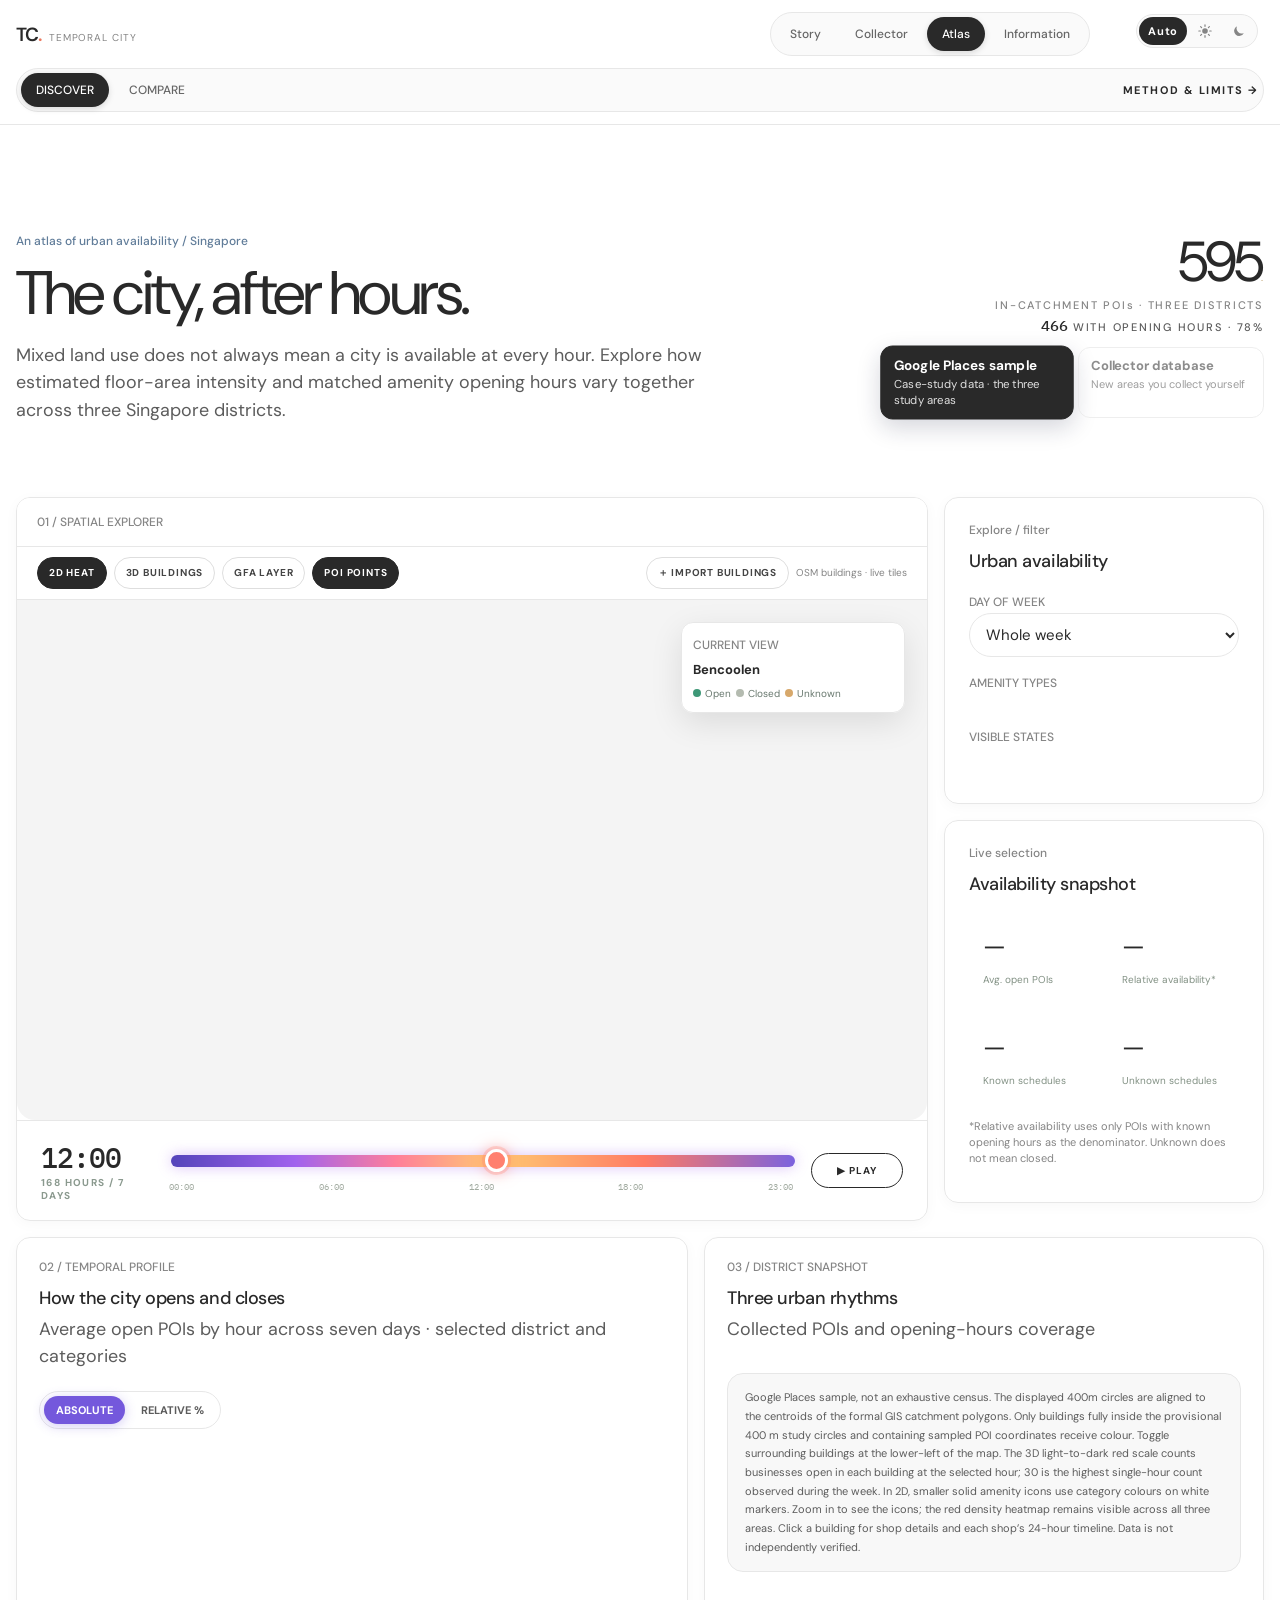
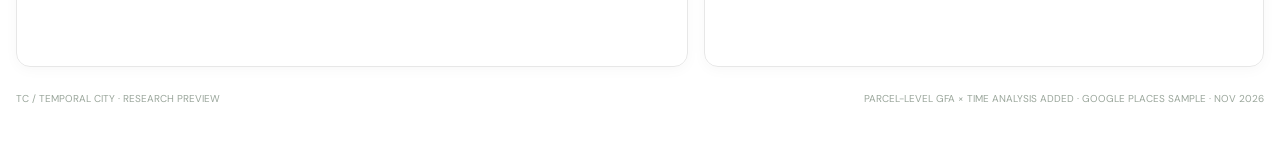
==== docs/atlas.html @ 3e5a6909 "Add files via upload" ====
<!doctype html><html lang="en"><head><meta charset="UTF-8"><script src="static/web-atlas.js?v24-story-202611112120"></script><meta name="viewport" content="width=device-width, initial-scale=1"><title>Temporal City Atlas</title><link rel="preconnect" href="https://fonts.googleapis.com"><link href="https://fonts.googleapis.com/css2?family=DM+Sans:opsz,wght@9..40,400;9..40,500;9..40,600;9..40,700&family=Instrument+Serif:ital@0;1&family=Manrope:wght@500;600;700;800&family=IBM+Plex+Mono:wght@400;500&display=swap" rel="stylesheet"><style>/* maplibre-gl 5.8.0 */.maplibregl-map{font:12px/20px Helvetica Neue,Arial,Helvetica,sans-serif;overflow:hidden;position:relative;-webkit-tap-highlight-color:rgb(0,0,0,0)}.maplibregl-canvas{left:0;position:absolute;top:0}.maplibregl-map:fullscreen{height:100%;width:100%}.maplibregl-ctrl-group button.maplibregl-ctrl-compass{touch-action:none}.maplibregl-canvas-container.maplibregl-interactive,.maplibregl-ctrl-group button.maplibregl-ctrl-compass{cursor:grab;-webkit-user-select:none;-moz-user-select:none;user-select:none}.maplibregl-canvas-container.maplibregl-interactive.maplibregl-track-pointer{cursor:pointer}.maplibregl-canvas-container.maplibregl-interactive:active,.maplibregl-ctrl-group button.maplibregl-ctrl-compass:active{cursor:grabbing}.maplibregl-canvas-container.maplibregl-touch-zoom-rotate,.maplibregl-canvas-container.maplibregl-touch-zoom-rotate .maplibregl-canvas{touch-action:pan-x pan-y}.maplibregl-canvas-container.maplibregl-touch-drag-pan,.maplibregl-canvas-container.maplibregl-touch-drag-pan .maplibregl-canvas{touch-action:pinch-zoom}.maplibregl-canvas-container.maplibregl-touch-zoom-rotate.maplibregl-touch-drag-pan,.maplibregl-canvas-container.maplibregl-touch-zoom-rotate.maplibregl-touch-drag-pan .maplibregl-canvas{touch-action:none}.maplibregl-canvas-container.maplibregl-touch-drag-pan.maplibregl-cooperative-gestures,.maplibregl-canvas-container.maplibregl-touch-drag-pan.maplibregl-cooperative-gestures .maplibregl-canvas{touch-action:pan-x pan-y}.maplibregl-ctrl-bottom-left,.maplibregl-ctrl-bottom-right,.maplibregl-ctrl-top-left,.maplibregl-ctrl-top-right{pointer-events:none;position:absolute;z-index:2}.maplibregl-ctrl-top-left{left:0;top:0}.maplibregl-ctrl-top-right{right:0;top:0}.maplibregl-ctrl-bottom-left{bottom:0;left:0}.maplibregl-ctrl-bottom-right{bottom:0;right:0}.maplibregl-ctrl{clear:both;pointer-events:auto;transform:translate(0)}.maplibregl-ctrl-top-left .maplibregl-ctrl{float:left;margin:10px 0 0 10px}.maplibregl-ctrl-top-right .maplibregl-ctrl{float:right;margin:10px 10px 0 0}.maplibregl-ctrl-bottom-left .maplibregl-ctrl{float:left;margin:0 0 10px 10px}.maplibregl-ctrl-bottom-right .maplibregl-ctrl{float:right;margin:0 10px 10px 0}.maplibregl-ctrl-group{background:#fff;border-radius:4px}.maplibregl-ctrl-group:not(:empty){box-shadow:0 0 0 2px rgba(0,0,0,.1)}@media (forced-colors:active){.maplibregl-ctrl-group:not(:empty){box-shadow:0 0 0 2px ButtonText}}.maplibregl-ctrl-group button{background-color:transparent;border:0;box-sizing:border-box;cursor:pointer;display:block;height:29px;outline:none;padding:0;width:29px}.maplibregl-ctrl-group button+button{border-top:1px solid #ddd}.maplibregl-ctrl button .maplibregl-ctrl-icon{background-position:50%;background-repeat:no-repeat;display:block;height:100%;width:100%}@media (forced-colors:active){.maplibregl-ctrl-icon{background-color:transparent}.maplibregl-ctrl-group button+button{border-top:1px solid ButtonText}}.maplibregl-ctrl button::-moz-focus-inner{border:0;padding:0}.maplibregl-ctrl-attrib-button:focus,.maplibregl-ctrl-group button:focus{box-shadow:0 0 2px 2px #0096ff}.maplibregl-ctrl button:disabled{cursor:not-allowed}.maplibregl-ctrl button:disabled .maplibregl-ctrl-icon{opacity:.25}@media (hover:hover){.maplibregl-ctrl button:not(:disabled):hover{background-color:rgba(0,0,0,.05)}}.maplibregl-ctrl button:not(:disabled):active{background-color:rgba(0,0,0,.05)}.maplibregl-ctrl-group button:focus:focus-visible{box-shadow:0 0 2px 2px #0096ff}.maplibregl-ctrl-group button:focus:not(:focus-visible){box-shadow:none}.maplibregl-ctrl-group button:focus:first-child{border-radius:4px 4px 0 0}.maplibregl-ctrl-group button:focus:last-child{border-radius:0 0 4px 4px}.maplibregl-ctrl-group button:focus:only-child{border-radius:inherit}.maplibregl-ctrl button.maplibregl-ctrl-zoom-out .maplibregl-ctrl-icon{background-image:url("data:image/svg+xml;charset=utf-8,%3Csvg xmlns='http://www.w3.org/2000/svg' width='29' height='29' fill='%23333' viewBox='0 0 29 29'%3E%3Cpath d='M10 13c-.75 0-1.5.75-1.5 1.5S9.25 16 10 16h9c.75 0 1.5-.75 1.5-1.5S19.75 13 19 13z'/%3E%3C/svg%3E")}.maplibregl-ctrl button.maplibregl-ctrl-zoom-in .maplibregl-ctrl-icon{background-image:url("data:image/svg+xml;charset=utf-8,%3Csvg xmlns='http://www.w3.org/2000/svg' width='29' height='29' fill='%23333' viewBox='0 0 29 29'%3E%3Cpath d='M14.5 8.5c-.75 0-1.5.75-1.5 1.5v3h-3c-.75 0-1.5.75-1.5 1.5S9.25 16 10 16h3v3c0 .75.75 1.5 1.5 1.5S16 19.75 16 19v-3h3c.75 0 1.5-.75 1.5-1.5S19.75 13 19 13h-3v-3c0-.75-.75-1.5-1.5-1.5'/%3E%3C/svg%3E")}@media (forced-colors:active){.maplibregl-ctrl button.maplibregl-ctrl-zoom-out .maplibregl-ctrl-icon{background-image:url("data:image/svg+xml;charset=utf-8,%3Csvg xmlns='http://www.w3.org/2000/svg' width='29' height='29' fill='%23fff' viewBox='0 0 29 29'%3E%3Cpath d='M10 13c-.75 0-1.5.75-1.5 1.5S9.25 16 10 16h9c.75 0 1.5-.75 1.5-1.5S19.75 13 19 13z'/%3E%3C/svg%3E")}.maplibregl-ctrl button.maplibregl-ctrl-zoom-in .maplibregl-ctrl-icon{background-image:url("data:image/svg+xml;charset=utf-8,%3Csvg xmlns='http://www.w3.org/2000/svg' width='29' height='29' fill='%23fff' viewBox='0 0 29 29'%3E%3Cpath d='M14.5 8.5c-.75 0-1.5.75-1.5 1.5v3h-3c-.75 0-1.5.75-1.5 1.5S9.25 16 10 16h3v3c0 .75.75 1.5 1.5 1.5S16 19.75 16 19v-3h3c.75 0 1.5-.75 1.5-1.5S19.75 13 19 13h-3v-3c0-.75-.75-1.5-1.5-1.5'/%3E%3C/svg%3E")}}@media (forced-colors:active) and (prefers-color-scheme:light){.maplibregl-ctrl button.maplibregl-ctrl-zoom-out .maplibregl-ctrl-icon{background-image:url("data:image/svg+xml;charset=utf-8,%3Csvg xmlns='http://www.w3.org/2000/svg' width='29' height='29' viewBox='0 0 29 29'%3E%3Cpath d='M10 13c-.75 0-1.5.75-1.5 1.5S9.25 16 10 16h9c.75 0 1.5-.75 1.5-1.5S19.75 13 19 13z'/%3E%3C/svg%3E")}.maplibregl-ctrl button.maplibregl-ctrl-zoom-in .maplibregl-ctrl-icon{background-image:url("data:image/svg+xml;charset=utf-8,%3Csvg xmlns='http://www.w3.org/2000/svg' width='29' height='29' viewBox='0 0 29 29'%3E%3Cpath d='M14.5 8.5c-.75 0-1.5.75-1.5 1.5v3h-3c-.75 0-1.5.75-1.5 1.5S9.25 16 10 16h3v3c0 .75.75 1.5 1.5 1.5S16 19.75 16 19v-3h3c.75 0 1.5-.75 1.5-1.5S19.75 13 19 13h-3v-3c0-.75-.75-1.5-1.5-1.5'/%3E%3C/svg%3E")}}.maplibregl-ctrl button.maplibregl-ctrl-fullscreen .maplibregl-ctrl-icon{background-image:url("data:image/svg+xml;charset=utf-8,%3Csvg xmlns='http://www.w3.org/2000/svg' width='29' height='29' fill='%23333' viewBox='0 0 29 29'%3E%3Cpath d='M24 16v5.5c0 1.75-.75 2.5-2.5 2.5H16v-1l3-1.5-4-5.5 1-1 5.5 4 1.5-3zM6 16l1.5 3 5.5-4 1 1-4 5.5 3 1.5v1H7.5C5.75 24 5 23.25 5 21.5V16zm7-11v1l-3 1.5 4 5.5-1 1-5.5-4L6 13H5V7.5C5 5.75 5.75 5 7.5 5zm11 2.5c0-1.75-.75-2.5-2.5-2.5H16v1l3 1.5-4 5.5 1 1 5.5-4 1.5 3h1z'/%3E%3C/svg%3E")}.maplibregl-ctrl button.maplibregl-ctrl-shrink .maplibregl-ctrl-icon{background-image:url("data:image/svg+xml;charset=utf-8,%3Csvg xmlns='http://www.w3.org/2000/svg' width='29' height='29' viewBox='0 0 29 29'%3E%3Cpath d='M18.5 16c-1.75 0-2.5.75-2.5 2.5V24h1l1.5-3 5.5 4 1-1-4-5.5 3-1.5v-1zM13 18.5c0-1.75-.75-2.5-2.5-2.5H5v1l3 1.5L4 24l1 1 5.5-4 1.5 3h1zm3-8c0 1.75.75 2.5 2.5 2.5H24v-1l-3-1.5L25 5l-1-1-5.5 4L17 5h-1zM10.5 13c1.75 0 2.5-.75 2.5-2.5V5h-1l-1.5 3L5 4 4 5l4 5.5L5 12v1z'/%3E%3C/svg%3E")}@media (forced-colors:active){.maplibregl-ctrl button.maplibregl-ctrl-fullscreen .maplibregl-ctrl-icon{background-image:url("data:image/svg+xml;charset=utf-8,%3Csvg xmlns='http://www.w3.org/2000/svg' width='29' height='29' fill='%23fff' viewBox='0 0 29 29'%3E%3Cpath d='M24 16v5.5c0 1.75-.75 2.5-2.5 2.5H16v-1l3-1.5-4-5.5 1-1 5.5 4 1.5-3zM6 16l1.5 3 5.5-4 1 1-4 5.5 3 1.5v1H7.5C5.75 24 5 23.25 5 21.5V16zm7-11v1l-3 1.5 4 5.5-1 1-5.5-4L6 13H5V7.5C5 5.75 5.75 5 7.5 5zm11 2.5c0-1.75-.75-2.5-2.5-2.5H16v1l3 1.5-4 5.5 1 1 5.5-4 1.5 3h1z'/%3E%3C/svg%3E")}.maplibregl-ctrl button.maplibregl-ctrl-shrink .maplibregl-ctrl-icon{background-image:url("data:image/svg+xml;charset=utf-8,%3Csvg xmlns='http://www.w3.org/2000/svg' width='29' height='29' fill='%23fff' viewBox='0 0 29 29'%3E%3Cpath d='M18.5 16c-1.75 0-2.5.75-2.5 2.5V24h1l1.5-3 5.5 4 1-1-4-5.5 3-1.5v-1zM13 18.5c0-1.75-.75-2.5-2.5-2.5H5v1l3 1.5L4 24l1 1 5.5-4 1.5 3h1zm3-8c0 1.75.75 2.5 2.5 2.5H24v-1l-3-1.5L25 5l-1-1-5.5 4L17 5h-1zM10.5 13c1.75 0 2.5-.75 2.5-2.5V5h-1l-1.5 3L5 4 4 5l4 5.5L5 12v1z'/%3E%3C/svg%3E")}}@media (forced-colors:active) and (prefers-color-scheme:light){.maplibregl-ctrl button.maplibregl-ctrl-fullscreen .maplibregl-ctrl-icon{background-image:url("data:image/svg+xml;charset=utf-8,%3Csvg xmlns='http://www.w3.org/2000/svg' width='29' height='29' viewBox='0 0 29 29'%3E%3Cpath d='M24 16v5.5c0 1.75-.75 2.5-2.5 2.5H16v-1l3-1.5-4-5.5 1-1 5.5 4 1.5-3zM6 16l1.5 3 5.5-4 1 1-4 5.5 3 1.5v1H7.5C5.75 24 5 23.25 5 21.5V16zm7-11v1l-3 1.5 4 5.5-1 1-5.5-4L6 13H5V7.5C5 5.75 5.75 5 7.5 5zm11 2.5c0-1.75-.75-2.5-2.5-2.5H16v1l3 1.5-4 5.5 1 1 5.5-4 1.5 3h1z'/%3E%3C/svg%3E")}.maplibregl-ctrl button.maplibregl-ctrl-shrink .maplibregl-ctrl-icon{background-image:url("data:image/svg+xml;charset=utf-8,%3Csvg xmlns='http://www.w3.org/2000/svg' width='29' height='29' viewBox='0 0 29 29'%3E%3Cpath d='M18.5 16c-1.75 0-2.5.75-2.5 2.5V24h1l1.5-3 5.5 4 1-1-4-5.5 3-1.5v-1zM13 18.5c0-1.75-.75-2.5-2.5-2.5H5v1l3 1.5L4 24l1 1 5.5-4 1.5 3h1zm3-8c0 1.75.75 2.5 2.5 2.5H24v-1l-3-1.5L25 5l-1-1-5.5 4L17 5h-1zM10.5 13c1.75 0 2.5-.75 2.5-2.5V5h-1l-1.5 3L5 4 4 5l4 5.5L5 12v1z'/%3E%3C/svg%3E")}}.maplibregl-ctrl button.maplibregl-ctrl-compass .maplibregl-ctrl-icon{background-image:url("data:image/svg+xml;charset=utf-8,%3Csvg xmlns='http://www.w3.org/2000/svg' width='29' height='29' fill='%23333' viewBox='0 0 29 29'%3E%3Cpath d='m10.5 14 4-8 4 8z'/%3E%3Cpath fill='%23ccc' d='m10.5 16 4 8 4-8z'/%3E%3C/svg%3E")}@media (forced-colors:active){.maplibregl-ctrl button.maplibregl-ctrl-compass .maplibregl-ctrl-icon{background-image:url("data:image/svg+xml;charset=utf-8,%3Csvg xmlns='http://www.w3.org/2000/svg' width='29' height='29' fill='%23fff' viewBox='0 0 29 29'%3E%3Cpath d='m10.5 14 4-8 4 8z'/%3E%3Cpath fill='%23ccc' d='m10.5 16 4 8 4-8z'/%3E%3C/svg%3E")}}@media (forced-colors:active) and (prefers-color-scheme:light){.maplibregl-ctrl button.maplibregl-ctrl-compass .maplibregl-ctrl-icon{background-image:url("data:image/svg+xml;charset=utf-8,%3Csvg xmlns='http://www.w3.org/2000/svg' width='29' height='29' viewBox='0 0 29 29'%3E%3Cpath d='m10.5 14 4-8 4 8z'/%3E%3Cpath fill='%23ccc' d='m10.5 16 4 8 4-8z'/%3E%3C/svg%3E")}}.maplibregl-ctrl button.maplibregl-ctrl-globe .maplibregl-ctrl-icon{background-image:url("data:image/svg+xml;charset=utf-8,%3Csvg xmlns='http://www.w3.org/2000/svg' width='22' height='22' fill='none' stroke='%23333' viewBox='0 0 22 22'%3E%3Ccircle cx='11' cy='11' r='8.5'/%3E%3Cpath d='M17.5 11c0 4.819-3.02 8.5-6.5 8.5S4.5 15.819 4.5 11 7.52 2.5 11 2.5s6.5 3.681 6.5 8.5Z'/%3E%3Cpath d='M13.5 11c0 2.447-.331 4.64-.853 6.206-.262.785-.562 1.384-.872 1.777-.314.399-.58.517-.775.517s-.461-.118-.775-.517c-.31-.393-.61-.992-.872-1.777C8.831 15.64 8.5 13.446 8.5 11s.331-4.64.853-6.206c.262-.785.562-1.384.872-1.777.314-.399.58-.517.775-.517s.461.118.775.517c.31.393.61.992.872 1.777.522 1.565.853 3.76.853 6.206Z'/%3E%3Cpath d='M11 7.5c-1.909 0-3.622-.166-4.845-.428-.616-.132-1.08-.283-1.379-.434a1.3 1.3 0 0 1-.224-.138q.07-.058.224-.138c.299-.151.763-.302 1.379-.434C7.378 5.666 9.091 5.5 11 5.5s3.622.166 4.845.428c.616.132 1.08.283 1.379.434.105.053.177.1.224.138q-.07.058-.224.138c-.299.151-.763.302-1.379.434-1.223.262-2.936.428-4.845.428ZM4.486 6.436ZM11 16.5c-1.909 0-3.622-.166-4.845-.428-.616-.132-1.08-.283-1.379-.434a1.3 1.3 0 0 1-.224-.138 1.3 1.3 0 0 1 .224-.138c.299-.151.763-.302 1.379-.434C7.378 14.666 9.091 14.5 11 14.5s3.622.166 4.845.428c.616.132 1.08.283 1.379.434.105.053.177.1.224.138a1.3 1.3 0 0 1-.224.138c-.299.151-.763.302-1.379.434-1.223.262-2.936.428-4.845.428Zm-6.514-1.064ZM11 12.5c-2.46 0-4.672-.222-6.255-.574-.796-.177-1.406-.38-1.805-.59a1.5 1.5 0 0 1-.39-.272.3.3 0 0 1-.047-.064.3.3 0 0 1 .048-.064c.066-.073.189-.167.389-.272.399-.21 1.009-.413 1.805-.59C6.328 9.722 8.54 9.5 11 9.5s4.672.222 6.256.574c.795.177 1.405.38 1.804.59.2.105.323.2.39.272a.3.3 0 0 1 .047.064.3.3 0 0 1-.048.064 1.4 1.4 0 0 1-.389.272c-.399.21-1.009.413-1.804.59-1.584.352-3.796.574-6.256.574Zm-8.501-1.51v.002zm0 .018v.002zm17.002.002v-.002zm0-.018v-.002z'/%3E%3C/svg%3E")}.maplibregl-ctrl button.maplibregl-ctrl-globe-enabled .maplibregl-ctrl-icon{background-image:url("data:image/svg+xml;charset=utf-8,%3Csvg xmlns='http://www.w3.org/2000/svg' width='22' height='22' fill='none' stroke='%2333b5e5' viewBox='0 0 22 22'%3E%3Ccircle cx='11' cy='11' r='8.5'/%3E%3Cpath d='M17.5 11c0 4.819-3.02 8.5-6.5 8.5S4.5 15.819 4.5 11 7.52 2.5 11 2.5s6.5 3.681 6.5 8.5Z'/%3E%3Cpath d='M13.5 11c0 2.447-.331 4.64-.853 6.206-.262.785-.562 1.384-.872 1.777-.314.399-.58.517-.775.517s-.461-.118-.775-.517c-.31-.393-.61-.992-.872-1.777C8.831 15.64 8.5 13.446 8.5 11s.331-4.64.853-6.206c.262-.785.562-1.384.872-1.777.314-.399.58-.517.775-.517s.461.118.775.517c.31.393.61.992.872 1.777.522 1.565.853 3.76.853 6.206Z'/%3E%3Cpath d='M11 7.5c-1.909 0-3.622-.166-4.845-.428-.616-.132-1.08-.283-1.379-.434a1.3 1.3 0 0 1-.224-.138q.07-.058.224-.138c.299-.151.763-.302 1.379-.434C7.378 5.666 9.091 5.5 11 5.5s3.622.166 4.845.428c.616.132 1.08.283 1.379.434.105.053.177.1.224.138q-.07.058-.224.138c-.299.151-.763.302-1.379.434-1.223.262-2.936.428-4.845.428ZM4.486 6.436ZM11 16.5c-1.909 0-3.622-.166-4.845-.428-.616-.132-1.08-.283-1.379-.434a1.3 1.3 0 0 1-.224-.138 1.3 1.3 0 0 1 .224-.138c.299-.151.763-.302 1.379-.434C7.378 14.666 9.091 14.5 11 14.5s3.622.166 4.845.428c.616.132 1.08.283 1.379.434.105.053.177.1.224.138a1.3 1.3 0 0 1-.224.138c-.299.151-.763.302-1.379.434-1.223.262-2.936.428-4.845.428Zm-6.514-1.064ZM11 12.5c-2.46 0-4.672-.222-6.255-.574-.796-.177-1.406-.38-1.805-.59a1.5 1.5 0 0 1-.39-.272.3.3 0 0 1-.047-.064.3.3 0 0 1 .048-.064c.066-.073.189-.167.389-.272.399-.21 1.009-.413 1.805-.59C6.328 9.722 8.54 9.5 11 9.5s4.672.222 6.256.574c.795.177 1.405.38 1.804.59.2.105.323.2.39.272a.3.3 0 0 1 .047.064.3.3 0 0 1-.048.064 1.4 1.4 0 0 1-.389.272c-.399.21-1.009.413-1.804.59-1.584.352-3.796.574-6.256.574Zm-8.501-1.51v.002zm0 .018v.002zm17.002.002v-.002zm0-.018v-.002z'/%3E%3C/svg%3E")}.maplibregl-ctrl button.maplibregl-ctrl-terrain .maplibregl-ctrl-icon{background-image:url("data:image/svg+xml;charset=utf-8,%3Csvg xmlns='http://www.w3.org/2000/svg' width='22' height='22' fill='%23333' viewBox='0 0 22 22'%3E%3Cpath d='m1.754 13.406 4.453-4.851 3.09 3.09 3.281 3.277.969-.969-3.309-3.312 3.844-4.121 6.148 6.886h1.082v-.855l-7.207-8.07-4.84 5.187L6.169 6.57l-5.48 5.965v.871ZM.688 16.844h20.625v1.375H.688Zm0 0'/%3E%3C/svg%3E")}.maplibregl-ctrl button.maplibregl-ctrl-terrain-enabled .maplibregl-ctrl-icon{background-image:url("data:image/svg+xml;charset=utf-8,%3Csvg xmlns='http://www.w3.org/2000/svg' width='22' height='22' fill='%2333b5e5' viewBox='0 0 22 22'%3E%3Cpath d='m1.754 13.406 4.453-4.851 3.09 3.09 3.281 3.277.969-.969-3.309-3.312 3.844-4.121 6.148 6.886h1.082v-.855l-7.207-8.07-4.84 5.187L6.169 6.57l-5.48 5.965v.871ZM.688 16.844h20.625v1.375H.688Zm0 0'/%3E%3C/svg%3E")}.maplibregl-ctrl button.maplibregl-ctrl-geolocate .maplibregl-ctrl-icon{background-image:url("data:image/svg+xml;charset=utf-8,%3Csvg xmlns='http://www.w3.org/2000/svg' width='29' height='29' fill='%23333' viewBox='0 0 20 20'%3E%3Cpath d='M10 4C9 4 9 5 9 5v.1A5 5 0 0 0 5.1 9H5s-1 0-1 1 1 1 1 1h.1A5 5 0 0 0 9 14.9v.1s0 1 1 1 1-1 1-1v-.1a5 5 0 0 0 3.9-3.9h.1s1 0 1-1-1-1-1-1h-.1A5 5 0 0 0 11 5.1V5s0-1-1-1m0 2.5a3.5 3.5 0 1 1 0 7 3.5 3.5 0 1 1 0-7'/%3E%3Ccircle cx='10' cy='10' r='2'/%3E%3C/svg%3E")}.maplibregl-ctrl button.maplibregl-ctrl-geolocate:disabled .maplibregl-ctrl-icon{background-image:url("data:image/svg+xml;charset=utf-8,%3Csvg xmlns='http://www.w3.org/2000/svg' width='29' height='29' fill='%23aaa' viewBox='0 0 20 20'%3E%3Cpath d='M10 4C9 4 9 5 9 5v.1A5 5 0 0 0 5.1 9H5s-1 0-1 1 1 1 1 1h.1A5 5 0 0 0 9 14.9v.1s0 1 1 1 1-1 1-1v-.1a5 5 0 0 0 3.9-3.9h.1s1 0 1-1-1-1-1-1h-.1A5 5 0 0 0 11 5.1V5s0-1-1-1m0 2.5a3.5 3.5 0 1 1 0 7 3.5 3.5 0 1 1 0-7'/%3E%3Ccircle cx='10' cy='10' r='2'/%3E%3Cpath fill='red' d='m14 5 1 1-9 9-1-1z'/%3E%3C/svg%3E")}.maplibregl-ctrl button.maplibregl-ctrl-geolocate.maplibregl-ctrl-geolocate-active .maplibregl-ctrl-icon{background-image:url("data:image/svg+xml;charset=utf-8,%3Csvg xmlns='http://www.w3.org/2000/svg' width='29' height='29' fill='%2333b5e5' viewBox='0 0 20 20'%3E%3Cpath d='M10 4C9 4 9 5 9 5v.1A5 5 0 0 0 5.1 9H5s-1 0-1 1 1 1 1 1h.1A5 5 0 0 0 9 14.9v.1s0 1 1 1 1-1 1-1v-.1a5 5 0 0 0 3.9-3.9h.1s1 0 1-1-1-1-1-1h-.1A5 5 0 0 0 11 5.1V5s0-1-1-1m0 2.5a3.5 3.5 0 1 1 0 7 3.5 3.5 0 1 1 0-7'/%3E%3Ccircle cx='10' cy='10' r='2'/%3E%3C/svg%3E")}.maplibregl-ctrl button.maplibregl-ctrl-geolocate.maplibregl-ctrl-geolocate-active-error .maplibregl-ctrl-icon{background-image:url("data:image/svg+xml;charset=utf-8,%3Csvg xmlns='http://www.w3.org/2000/svg' width='29' height='29' fill='%23e58978' viewBox='0 0 20 20'%3E%3Cpath d='M10 4C9 4 9 5 9 5v.1A5 5 0 0 0 5.1 9H5s-1 0-1 1 1 1 1 1h.1A5 5 0 0 0 9 14.9v.1s0 1 1 1 1-1 1-1v-.1a5 5 0 0 0 3.9-3.9h.1s1 0 1-1-1-1-1-1h-.1A5 5 0 0 0 11 5.1V5s0-1-1-1m0 2.5a3.5 3.5 0 1 1 0 7 3.5 3.5 0 1 1 0-7'/%3E%3Ccircle cx='10' cy='10' r='2'/%3E%3C/svg%3E")}.maplibregl-ctrl button.maplibregl-ctrl-geolocate.maplibregl-ctrl-geolocate-background .maplibregl-ctrl-icon{background-image:url("data:image/svg+xml;charset=utf-8,%3Csvg xmlns='http://www.w3.org/2000/svg' width='29' height='29' fill='%2333b5e5' viewBox='0 0 20 20'%3E%3Cpath d='M10 4C9 4 9 5 9 5v.1A5 5 0 0 0 5.1 9H5s-1 0-1 1 1 1 1 1h.1A5 5 0 0 0 9 14.9v.1s0 1 1 1 1-1 1-1v-.1a5 5 0 0 0 3.9-3.9h.1s1 0 1-1-1-1-1-1h-.1A5 5 0 0 0 11 5.1V5s0-1-1-1m0 2.5a3.5 3.5 0 1 1 0 7 3.5 3.5 0 1 1 0-7'/%3E%3C/svg%3E")}.maplibregl-ctrl button.maplibregl-ctrl-geolocate.maplibregl-ctrl-geolocate-background-error .maplibregl-ctrl-icon{background-image:url("data:image/svg+xml;charset=utf-8,%3Csvg xmlns='http://www.w3.org/2000/svg' width='29' height='29' fill='%23e54e33' viewBox='0 0 20 20'%3E%3Cpath d='M10 4C9 4 9 5 9 5v.1A5 5 0 0 0 5.1 9H5s-1 0-1 1 1 1 1 1h.1A5 5 0 0 0 9 14.9v.1s0 1 1 1 1-1 1-1v-.1a5 5 0 0 0 3.9-3.9h.1s1 0 1-1-1-1-1-1h-.1A5 5 0 0 0 11 5.1V5s0-1-1-1m0 2.5a3.5 3.5 0 1 1 0 7 3.5 3.5 0 1 1 0-7'/%3E%3C/svg%3E")}.maplibregl-ctrl button.maplibregl-ctrl-geolocate.maplibregl-ctrl-geolocate-waiting .maplibregl-ctrl-icon{animation:maplibregl-spin 2s linear infinite}@media (forced-colors:active){.maplibregl-ctrl button.maplibregl-ctrl-geolocate .maplibregl-ctrl-icon{background-image:url("data:image/svg+xml;charset=utf-8,%3Csvg xmlns='http://www.w3.org/2000/svg' width='29' height='29' fill='%23fff' viewBox='0 0 20 20'%3E%3Cpath d='M10 4C9 4 9 5 9 5v.1A5 5 0 0 0 5.1 9H5s-1 0-1 1 1 1 1 1h.1A5 5 0 0 0 9 14.9v.1s0 1 1 1 1-1 1-1v-.1a5 5 0 0 0 3.9-3.9h.1s1 0 1-1-1-1-1-1h-.1A5 5 0 0 0 11 5.1V5s0-1-1-1m0 2.5a3.5 3.5 0 1 1 0 7 3.5 3.5 0 1 1 0-7'/%3E%3Ccircle cx='10' cy='10' r='2'/%3E%3C/svg%3E")}.maplibregl-ctrl button.maplibregl-ctrl-geolocate:disabled .maplibregl-ctrl-icon{background-image:url("data:image/svg+xml;charset=utf-8,%3Csvg xmlns='http://www.w3.org/2000/svg' width='29' height='29' fill='%23999' viewBox='0 0 20 20'%3E%3Cpath d='M10 4C9 4 9 5 9 5v.1A5 5 0 0 0 5.1 9H5s-1 0-1 1 1 1 1 1h.1A5 5 0 0 0 9 14.9v.1s0 1 1 1 1-1 1-1v-.1a5 5 0 0 0 3.9-3.9h.1s1 0 1-1-1-1-1-1h-.1A5 5 0 0 0 11 5.1V5s0-1-1-1m0 2.5a3.5 3.5 0 1 1 0 7 3.5 3.5 0 1 1 0-7'/%3E%3Ccircle cx='10' cy='10' r='2'/%3E%3Cpath fill='red' d='m14 5 1 1-9 9-1-1z'/%3E%3C/svg%3E")}.maplibregl-ctrl button.maplibregl-ctrl-geolocate.maplibregl-ctrl-geolocate-active .maplibregl-ctrl-icon{background-image:url("data:image/svg+xml;charset=utf-8,%3Csvg xmlns='http://www.w3.org/2000/svg' width='29' height='29' fill='%2333b5e5' viewBox='0 0 20 20'%3E%3Cpath d='M10 4C9 4 9 5 9 5v.1A5 5 0 0 0 5.1 9H5s-1 0-1 1 1 1 1 1h.1A5 5 0 0 0 9 14.9v.1s0 1 1 1 1-1 1-1v-.1a5 5 0 0 0 3.9-3.9h.1s1 0 1-1-1-1-1-1h-.1A5 5 0 0 0 11 5.1V5s0-1-1-1m0 2.5a3.5 3.5 0 1 1 0 7 3.5 3.5 0 1 1 0-7'/%3E%3Ccircle cx='10' cy='10' r='2'/%3E%3C/svg%3E")}.maplibregl-ctrl button.maplibregl-ctrl-geolocate.maplibregl-ctrl-geolocate-active-error .maplibregl-ctrl-icon{background-image:url("data:image/svg+xml;charset=utf-8,%3Csvg xmlns='http://www.w3.org/2000/svg' width='29' height='29' fill='%23e58978' viewBox='0 0 20 20'%3E%3Cpath d='M10 4C9 4 9 5 9 5v.1A5 5 0 0 0 5.1 9H5s-1 0-1 1 1 1 1 1h.1A5 5 0 0 0 9 14.9v.1s0 1 1 1 1-1 1-1v-.1a5 5 0 0 0 3.9-3.9h.1s1 0 1-1-1-1-1-1h-.1A5 5 0 0 0 11 5.1V5s0-1-1-1m0 2.5a3.5 3.5 0 1 1 0 7 3.5 3.5 0 1 1 0-7'/%3E%3Ccircle cx='10' cy='10' r='2'/%3E%3C/svg%3E")}.maplibregl-ctrl button.maplibregl-ctrl-geolocate.maplibregl-ctrl-geolocate-background .maplibregl-ctrl-icon{background-image:url("data:image/svg+xml;charset=utf-8,%3Csvg xmlns='http://www.w3.org/2000/svg' width='29' height='29' fill='%2333b5e5' viewBox='0 0 20 20'%3E%3Cpath d='M10 4C9 4 9 5 9 5v.1A5 5 0 0 0 5.1 9H5s-1 0-1 1 1 1 1 1h.1A5 5 0 0 0 9 14.9v.1s0 1 1 1 1-1 1-1v-.1a5 5 0 0 0 3.9-3.9h.1s1 0 1-1-1-1-1-1h-.1A5 5 0 0 0 11 5.1V5s0-1-1-1m0 2.5a3.5 3.5 0 1 1 0 7 3.5 3.5 0 1 1 0-7'/%3E%3C/svg%3E")}.maplibregl-ctrl button.maplibregl-ctrl-geolocate.maplibregl-ctrl-geolocate-background-error .maplibregl-ctrl-icon{background-image:url("data:image/svg+xml;charset=utf-8,%3Csvg xmlns='http://www.w3.org/2000/svg' width='29' height='29' fill='%23e54e33' viewBox='0 0 20 20'%3E%3Cpath d='M10 4C9 4 9 5 9 5v.1A5 5 0 0 0 5.1 9H5s-1 0-1 1 1 1 1 1h.1A5 5 0 0 0 9 14.9v.1s0 1 1 1 1-1 1-1v-.1a5 5 0 0 0 3.9-3.9h.1s1 0 1-1-1-1-1-1h-.1A5 5 0 0 0 11 5.1V5s0-1-1-1m0 2.5a3.5 3.5 0 1 1 0 7 3.5 3.5 0 1 1 0-7'/%3E%3C/svg%3E")}}@media (forced-colors:active) and (prefers-color-scheme:light){.maplibregl-ctrl button.maplibregl-ctrl-geolocate .maplibregl-ctrl-icon{background-image:url("data:image/svg+xml;charset=utf-8,%3Csvg xmlns='http://www.w3.org/2000/svg' width='29' height='29' viewBox='0 0 20 20'%3E%3Cpath d='M10 4C9 4 9 5 9 5v.1A5 5 0 0 0 5.1 9H5s-1 0-1 1 1 1 1 1h.1A5 5 0 0 0 9 14.9v.1s0 1 1 1 1-1 1-1v-.1a5 5 0 0 0 3.9-3.9h.1s1 0 1-1-1-1-1-1h-.1A5 5 0 0 0 11 5.1V5s0-1-1-1m0 2.5a3.5 3.5 0 1 1 0 7 3.5 3.5 0 1 1 0-7'/%3E%3Ccircle cx='10' cy='10' r='2'/%3E%3C/svg%3E")}.maplibregl-ctrl button.maplibregl-ctrl-geolocate:disabled .maplibregl-ctrl-icon{background-image:url("data:image/svg+xml;charset=utf-8,%3Csvg xmlns='http://www.w3.org/2000/svg' width='29' height='29' fill='%23666' viewBox='0 0 20 20'%3E%3Cpath d='M10 4C9 4 9 5 9 5v.1A5 5 0 0 0 5.1 9H5s-1 0-1 1 1 1 1 1h.1A5 5 0 0 0 9 14.9v.1s0 1 1 1 1-1 1-1v-.1a5 5 0 0 0 3.9-3.9h.1s1 0 1-1-1-1-1-1h-.1A5 5 0 0 0 11 5.1V5s0-1-1-1m0 2.5a3.5 3.5 0 1 1 0 7 3.5 3.5 0 1 1 0-7'/%3E%3Ccircle cx='10' cy='10' r='2'/%3E%3Cpath fill='red' d='m14 5 1 1-9 9-1-1z'/%3E%3C/svg%3E")}}@keyframes maplibregl-spin{0%{transform:rotate(0deg)}to{transform:rotate(1turn)}}a.maplibregl-ctrl-logo{background-image:url("data:image/svg+xml;charset=utf-8,%3Csvg xmlns='http://www.w3.org/2000/svg' width='88' height='23' fill='none'%3E%3Cpath fill='%23000' fill-opacity='.4' fill-rule='evenodd' d='M17.408 16.796h-1.827l2.501-12.095h.198l3.324 6.533.988 2.19.988-2.19 3.258-6.533h.181l2.6 12.095h-1.81l-1.218-5.644-.362-1.71-.658 1.71-2.929 5.644h-.098l-2.914-5.644-.757-1.71-.345 1.71zm1.958-3.42-.726 3.663a1.255 1.255 0 0 1-1.232 1.011h-1.827a1.255 1.255 0 0 1-1.229-1.509l2.501-12.095a1.255 1.255 0 0 1 1.23-1.001h.197a1.25 1.25 0 0 1 1.12.685l3.19 6.273 3.125-6.263a1.25 1.25 0 0 1 1.123-.695h.181a1.255 1.255 0 0 1 1.227.991l1.443 6.71a5 5 0 0 1 .314-.787l.009-.016a4.6 4.6 0 0 1 1.777-1.887c.782-.46 1.668-.667 2.611-.667a4.6 4.6 0 0 1 1.7.32l.306.134c.21-.16.474-.256.759-.256h1.694a1.255 1.255 0 0 1 1.212.925 1.255 1.255 0 0 1 1.212-.925h1.711c.284 0 .545.094.755.252.613-.3 1.312-.45 2.075-.45 1.356 0 2.557.445 3.482 1.4q.47.48.763 1.064V4.701a1.255 1.255 0 0 1 1.255-1.255h1.86A1.255 1.255 0 0 1 54.44 4.7v9.194h2.217c.19 0 .37.043.532.118v-4.77c0-.356.147-.678.385-.906a2.42 2.42 0 0 1-.682-1.71c0-.665.267-1.253.735-1.7a2.45 2.45 0 0 1 1.722-.674 2.43 2.43 0 0 1 1.705.675q.318.302.504.683V4.7a1.255 1.255 0 0 1 1.255-1.255h1.744A1.255 1.255 0 0 1 65.812 4.7v3.335a4.8 4.8 0 0 1 1.526-.246c.938 0 1.817.214 2.59.69a4.47 4.47 0 0 1 1.67 1.743v-.98a1.255 1.255 0 0 1 1.256-1.256h1.777c.233 0 .451.064.639.174a3.4 3.4 0 0 1 1.567-.372c.346 0 .861.02 1.285.232a1.25 1.25 0 0 1 .689 1.004 4.7 4.7 0 0 1 .853-.588c.795-.44 1.675-.647 2.61-.647 1.385 0 2.65.39 3.525 1.396.836.938 1.168 2.173 1.168 3.528q-.001.515-.056 1.051a1.255 1.255 0 0 1-.947 1.09l.408.952a1.255 1.255 0 0 1-.477 1.552c-.418.268-.92.463-1.458.612-.613.171-1.304.244-2.049.244-1.06 0-2.043-.207-2.886-.698l-.015-.008c-.798-.48-1.419-1.135-1.818-1.963l-.004-.008a5.8 5.8 0 0 1-.548-2.512q0-.429.053-.843a1.3 1.3 0 0 1-.333-.086l-.166-.004c-.223 0-.426.062-.643.228-.03.024-.142.139-.142.59v3.883a1.255 1.255 0 0 1-1.256 1.256h-1.777a1.255 1.255 0 0 1-1.256-1.256V15.69l-.032.057a4.8 4.8 0 0 1-1.86 1.833 5.04 5.04 0 0 1-2.484.634 4.5 4.5 0 0 1-1.935-.424 1.25 1.25 0 0 1-.764.258h-1.71a1.255 1.255 0 0 1-1.256-1.255V7.687a2.4 2.4 0 0 1-.428.625c.253.23.412.561.412.93v7.553a1.255 1.255 0 0 1-1.256 1.255h-1.843a1.25 1.25 0 0 1-.894-.373c-.228.23-.544.373-.894.373H51.32a1.255 1.255 0 0 1-1.256-1.255v-1.251l-.061.117a4.7 4.7 0 0 1-1.782 1.884 4.77 4.77 0 0 1-2.485.67 5.6 5.6 0 0 1-1.485-.188l.009 2.764a1.255 1.255 0 0 1-1.255 1.259h-1.729a1.255 1.255 0 0 1-1.255-1.255v-3.537a1.255 1.255 0 0 1-1.167.793h-1.679a1.25 1.25 0 0 1-.77-.263 4.5 4.5 0 0 1-1.945.429c-.885 0-1.724-.21-2.495-.632l-.017-.01a5 5 0 0 1-1.081-.836 1.255 1.255 0 0 1-1.254 1.312h-1.81a1.255 1.255 0 0 1-1.228-.99l-.782-3.625-2.044 3.939a1.25 1.25 0 0 1-1.115.676h-.098a1.25 1.25 0 0 1-1.116-.68l-2.061-3.994zM35.92 16.63l.207-.114.223-.15q.493-.356.735-.785l.061-.118.033 1.332h1.678V9.242h-1.694l-.033 1.267q-.133-.329-.526-.658l-.032-.028a3.2 3.2 0 0 0-.668-.428l-.27-.12a3.3 3.3 0 0 0-1.235-.23q-1.136-.001-1.974.493a3.36 3.36 0 0 0-1.3 1.382q-.445.89-.444 2.074 0 1.2.51 2.107a3.8 3.8 0 0 0 1.382 1.381 3.9 3.9 0 0 0 1.893.477q.795 0 1.455-.33zm-2.789-5.38q-.576.675-.575 1.762 0 1.102.559 1.794.576.675 1.645.675a2.25 2.25 0 0 0 .934-.19 2.2 2.2 0 0 0 .468-.29l.178-.161a2.2 2.2 0 0 0 .397-.561q.244-.5.244-1.15v-.115q0-.708-.296-1.267l-.043-.077a2.2 2.2 0 0 0-.633-.709l-.13-.086-.047-.028a2.1 2.1 0 0 0-1.073-.285q-1.052 0-1.629.692zm2.316 2.706c.163-.17.28-.407.28-.83v-.114c0-.292-.06-.508-.15-.68a.96.96 0 0 0-.353-.389.85.85 0 0 0-.464-.127c-.4 0-.56.114-.664.239l-.01.012c-.148.174-.275.45-.275.945 0 .506.122.801.27.99.097.11.266.224.68.224.303 0 .504-.09.687-.269zm7.545 1.705a2.6 2.6 0 0 0 .331.423q.319.33.755.548l.173.074q.65.255 1.49.255 1.02 0 1.844-.493a3.45 3.45 0 0 0 1.316-1.4q.493-.904.493-2.089 0-1.909-.988-2.913-.988-1.02-2.584-1.02-.898 0-1.575.347a3 3 0 0 0-.415.262l-.199.166a3.4 3.4 0 0 0-.64.82V9.242h-1.712v11.553h1.729l-.017-5.134zm.53-1.138q.206.29.48.5l.155.11.053.034q.51.296 1.119.297 1.07 0 1.645-.675.577-.69.576-1.762 0-1.119-.576-1.777-.558-.675-1.645-.675-.435 0-.835.16a2 2 0 0 0-.284.136 2 2 0 0 0-.363.254 2.2 2.2 0 0 0-.46.569l-.082.162a2.6 2.6 0 0 0-.213 1.072v.115q0 .707.296 1.267l.135.211zm.964-.818a1.1 1.1 0 0 0 .367.385.94.94 0 0 0 .476.118c.423 0 .59-.117.687-.23.159-.194.28-.478.28-.95 0-.53-.133-.8-.266-.952l-.021-.025c-.078-.094-.231-.221-.68-.221a1 1 0 0 0-.503.135l-.012.007a.86.86 0 0 0-.335.343c-.073.133-.132.324-.132.614v.115a1.4 1.4 0 0 0 .14.66zm15.7-6.222q.347-.346.346-.856a1.05 1.05 0 0 0-.345-.79 1.18 1.18 0 0 0-.84-.329q-.51 0-.855.33a1.05 1.05 0 0 0-.346.79q0 .51.346.855.345.346.856.346.51 0 .839-.346zm4.337 9.314.033-1.332q.191.403.59.747l.098.081a4 4 0 0 0 .316.224l.223.122a3.2 3.2 0 0 0 1.44.322 3.8 3.8 0 0 0 1.875-.477 3.5 3.5 0 0 0 1.382-1.366q.527-.89.526-2.09 0-1.184-.444-2.073a3.24 3.24 0 0 0-1.283-1.399q-.823-.51-1.942-.51a3.5 3.5 0 0 0-1.527.344l-.086.043-.165.09a3 3 0 0 0-.33.214q-.432.315-.656.707a2 2 0 0 0-.099.198l.082-1.283V4.701h-1.744v12.095zm.473-2.509a2.5 2.5 0 0 0 .566.7q.117.098.245.18l.144.08a2.1 2.1 0 0 0 .975.232q1.07 0 1.645-.675.576-.69.576-1.778 0-1.102-.576-1.777-.56-.691-1.645-.692a2.2 2.2 0 0 0-1.015.235q-.22.113-.415.282l-.15.142a2.1 2.1 0 0 0-.42.594q-.223.479-.223 1.1v.115q0 .705.293 1.26zm2.616-.293c.157-.191.28-.479.28-.967 0-.51-.13-.79-.276-.961l-.021-.026c-.082-.1-.232-.225-.67-.225a.87.87 0 0 0-.681.279l-.012.011c-.154.155-.274.38-.274.807v.115c0 .285.057.499.144.669a1.1 1.1 0 0 0 .367.405c.137.082.28.123.455.123.423 0 .59-.118.686-.23zm8.266-3.013q.345-.13.724-.14l.069-.002q.493 0 .642.099l.247-1.794q-.196-.099-.717-.099a2.3 2.3 0 0 0-.545.063 2 2 0 0 0-.411.148 2.2 2.2 0 0 0-.4.249 2.5 2.5 0 0 0-.485.499 2.7 2.7 0 0 0-.32.581l-.05.137v-1.48h-1.778v7.553h1.777v-3.884q0-.546.159-.943a1.5 1.5 0 0 1 .466-.636 2.5 2.5 0 0 1 .399-.253 2 2 0 0 1 .224-.099zm9.784 2.656.05-.922q0-1.743-.856-2.698-.838-.97-2.584-.97-1.119-.001-2.007.493a3.46 3.46 0 0 0-1.4 1.382q-.493.906-.493 2.106 0 1.07.428 1.975.428.89 1.332 1.432.906.526 2.255.526.973 0 1.668-.185l.044-.012.135-.04q.613-.184.984-.421l-.542-1.267q-.3.162-.642.274l-.297.087q-.51.131-1.3.131-.954 0-1.497-.444a1.6 1.6 0 0 1-.192-.193q-.366-.44-.512-1.234l-.004-.021zm-5.427-1.256-.003.022h3.752v-.138q-.011-.727-.288-1.118a1 1 0 0 0-.156-.176q-.46-.428-1.316-.428-.986 0-1.494.604-.379.45-.494 1.234zm-27.053 2.77V4.7h-1.86v12.095h5.333V15.15zm7.103-5.908v7.553h-1.843V9.242h1.843z'/%3E%3Cpath fill='%23fff' d='m19.63 11.151-.757-1.71-.345 1.71-1.12 5.644h-1.827L18.083 4.7h.197l3.325 6.533.988 2.19.988-2.19L26.839 4.7h.181l2.6 12.095h-1.81l-1.218-5.644-.362-1.71-.658 1.71-2.93 5.644h-.098l-2.913-5.644zm14.836 5.81q-1.02 0-1.893-.478a3.8 3.8 0 0 1-1.381-1.382q-.51-.906-.51-2.106 0-1.185.444-2.074a3.36 3.36 0 0 1 1.3-1.382q.839-.494 1.974-.494a3.3 3.3 0 0 1 1.234.231 3.3 3.3 0 0 1 .97.575q.396.33.527.659l.033-1.267h1.694v7.553H37.18l-.033-1.332q-.279.593-1.02 1.053a3.17 3.17 0 0 1-1.662.444zm.296-1.482q.938 0 1.58-.642.642-.66.642-1.711v-.115q0-.708-.296-1.267a2.2 2.2 0 0 0-.807-.872 2.1 2.1 0 0 0-1.119-.313q-1.053 0-1.629.692-.575.675-.575 1.76 0 1.103.559 1.795.577.675 1.645.675zm6.521-6.237h1.711v1.4q.906-1.597 2.83-1.597 1.596 0 2.584 1.02.988 1.005.988 2.914 0 1.185-.493 2.09a3.46 3.46 0 0 1-1.316 1.399 3.5 3.5 0 0 1-1.844.493q-.954 0-1.662-.329a2.67 2.67 0 0 1-1.086-.97l.017 5.134h-1.728zm4.048 6.22q1.07 0 1.645-.674.577-.69.576-1.762 0-1.119-.576-1.777-.558-.675-1.645-.675-.592 0-1.12.296-.51.28-.822.823-.296.527-.296 1.234v.115q0 .708.296 1.267.313.543.823.855.51.296 1.119.297z'/%3E%3Cpath fill='%23e1e3e9' d='M51.325 4.7h1.86v10.45h3.473v1.646h-5.333zm7.12 4.542h1.843v7.553h-1.843zm.905-1.415a1.16 1.16 0 0 1-.856-.346 1.17 1.17 0 0 1-.346-.856 1.05 1.05 0 0 1 .346-.79q.346-.329.856-.329.494 0 .839.33a1.05 1.05 0 0 1 .345.79 1.16 1.16 0 0 1-.345.855q-.33.346-.84.346zm7.875 9.133a3.17 3.17 0 0 1-1.662-.444q-.723-.46-1.004-1.053l-.033 1.332h-1.71V4.701h1.743v4.657l-.082 1.283q.279-.658 1.086-1.119a3.5 3.5 0 0 1 1.778-.477q1.119 0 1.942.51a3.24 3.24 0 0 1 1.283 1.4q.445.888.444 2.072 0 1.201-.526 2.09a3.5 3.5 0 0 1-1.382 1.366 3.8 3.8 0 0 1-1.876.477zm-.296-1.481q1.069 0 1.645-.675.577-.69.577-1.778 0-1.102-.577-1.776-.56-.691-1.645-.692a2.12 2.12 0 0 0-1.58.659q-.642.641-.642 1.694v.115q0 .71.296 1.267a2.4 2.4 0 0 0 .807.872 2.1 2.1 0 0 0 1.119.313zm5.927-6.237h1.777v1.481q.263-.757.856-1.217a2.14 2.14 0 0 1 1.349-.46q.527 0 .724.098l-.247 1.794q-.149-.099-.642-.099-.774 0-1.416.494-.626.493-.626 1.58v3.883h-1.777V9.242zm9.534 7.718q-1.35 0-2.255-.526-.904-.543-1.332-1.432a4.6 4.6 0 0 1-.428-1.975q0-1.2.493-2.106a3.46 3.46 0 0 1 1.4-1.382q.889-.495 2.007-.494 1.744 0 2.584.97.855.956.856 2.7 0 .444-.05.92h-5.43q.18 1.005.708 1.45.542.443 1.497.443.79 0 1.3-.131a4 4 0 0 0 .938-.362l.542 1.267q-.411.263-1.119.46-.708.198-1.711.197zm1.596-4.558q.016-1.02-.444-1.432-.46-.428-1.316-.428-1.728 0-1.991 1.86z'/%3E%3Cpath d='M5.074 15.948a.484.657 0 0 0-.486.659v1.84a.484.657 0 0 0 .486.659h4.101a.484.657 0 0 0 .486-.659v-1.84a.484.657 0 0 0-.486-.659zm3.56 1.16H5.617v.838h3.017z' style='fill:%23fff;fill-rule:evenodd;stroke-width:1.03600001'/%3E%3Cg style='stroke-width:1.12603545'%3E%3Cpath d='M-9.408-1.416c-3.833-.025-7.056 2.912-7.08 6.615-.02 3.08 1.653 4.832 3.107 6.268.903.892 1.721 1.74 2.32 2.902l-.525-.004c-.543-.003-.992.304-1.24.639a1.87 1.87 0 0 0-.362 1.121l-.011 1.877c-.003.402.104.787.347 1.125.244.338.688.653 1.23.656l4.142.028c.542.003.99-.306 1.238-.641a1.87 1.87 0 0 0 .363-1.121l.012-1.875a1.87 1.87 0 0 0-.348-1.127c-.243-.338-.688-.653-1.23-.656l-.518-.004c.597-1.145 1.425-1.983 2.348-2.87 1.473-1.414 3.18-3.149 3.2-6.226-.016-3.59-2.923-6.684-6.993-6.707m-.006 1.1v.002c3.274.02 5.92 2.532 5.9 5.6-.017 2.706-1.39 4.026-2.863 5.44-1.034.994-2.118 2.033-2.814 3.633-.018.041-.052.055-.075.065q-.013.004-.02.01a.34.34 0 0 1-.226.084.34.34 0 0 1-.224-.086l-.092-.077c-.699-1.615-1.768-2.669-2.781-3.67-1.454-1.435-2.797-2.762-2.78-5.478.02-3.067 2.7-5.545 5.975-5.523m-.02 2.826c-1.62-.01-2.944 1.315-2.955 2.96-.01 1.646 1.295 2.988 2.916 2.999h.002c1.621.01 2.943-1.316 2.953-2.961.011-1.646-1.294-2.988-2.916-2.998m-.005 1.1c1.017.006 1.829.83 1.822 1.89s-.83 1.874-1.848 1.867c-1.018-.006-1.829-.83-1.822-1.89s.83-1.874 1.848-1.868m-2.155 11.857 4.14.025c.271.002.49.305.487.676l-.013 1.875c-.003.37-.224.67-.495.668l-4.14-.025c-.27-.002-.487-.306-.485-.676l.012-1.875c.003-.37.224-.67.494-.668' style='color:%23000;font-style:normal;font-variant:normal;font-weight:400;font-stretch:normal;font-size:medium;line-height:normal;font-family:sans-serif;font-variant-ligatures:normal;font-variant-position:normal;font-variant-caps:normal;font-variant-numeric:normal;font-variant-alternates:normal;font-feature-settings:normal;text-indent:0;text-align:start;text-decoration:none;text-decoration-line:none;text-decoration-style:solid;text-decoration-color:%23000;letter-spacing:normal;word-spacing:normal;text-transform:none;writing-mode:lr-tb;direction:ltr;text-orientation:mixed;dominant-baseline:auto;baseline-shift:baseline;text-anchor:start;white-space:normal;shape-padding:0;clip-rule:evenodd;display:inline;overflow:visible;visibility:visible;opacity:1;isolation:auto;mix-blend-mode:normal;color-interpolation:sRGB;color-interpolation-filters:linearRGB;solid-color:%23000;solid-opacity:1;vector-effect:none;fill:%23000;fill-opacity:.4;fill-rule:evenodd;stroke:none;stroke-width:2.47727823;stroke-linecap:butt;stroke-linejoin:miter;stroke-miterlimit:4;stroke-dasharray:none;stroke-dashoffset:0;stroke-opacity:1;color-rendering:auto;image-rendering:auto;shape-rendering:auto;text-rendering:auto' transform='translate(15.553 2.85)scale(.88807)'/%3E%3Cpath d='M-9.415-.316C-12.69-.338-15.37 2.14-15.39 5.207c-.017 2.716 1.326 4.041 2.78 5.477 1.013 1 2.081 2.055 2.78 3.67l.092.076a.34.34 0 0 0 .225.086.34.34 0 0 0 .227-.083l.019-.01c.022-.009.057-.024.074-.064.697-1.6 1.78-2.64 2.814-3.634 1.473-1.414 2.847-2.733 2.864-5.44.02-3.067-2.627-5.58-5.901-5.601m-.057 8.784c1.621.011 2.944-1.315 2.955-2.96.01-1.646-1.295-2.988-2.916-2.999-1.622-.01-2.945 1.315-2.955 2.96s1.295 2.989 2.916 3' style='clip-rule:evenodd;fill:%23e1e3e9;fill-opacity:1;fill-rule:evenodd;stroke:none;stroke-width:2.47727823;stroke-miterlimit:4;stroke-dasharray:none;stroke-opacity:.4' transform='translate(15.553 2.85)scale(.88807)'/%3E%3Cpath d='M-11.594 15.465c-.27-.002-.492.297-.494.668l-.012 1.876c-.003.371.214.673.485.675l4.14.027c.271.002.492-.298.495-.668l.012-1.877c.003-.37-.215-.672-.485-.674z' style='clip-rule:evenodd;fill:%23fff;fill-opacity:1;fill-rule:evenodd;stroke:none;stroke-width:2.47727823;stroke-miterlimit:4;stroke-dasharray:none;stroke-opacity:.4' transform='translate(15.553 2.85)scale(.88807)'/%3E%3C/g%3E%3C/svg%3E");background-repeat:no-repeat;cursor:pointer;display:block;height:23px;margin:0 0 -4px -4px;overflow:hidden;width:88px}a.maplibregl-ctrl-logo.maplibregl-compact{width:14px}@media (forced-colors:active){a.maplibregl-ctrl-logo{background-color:transparent;background-image:url("data:image/svg+xml;charset=utf-8,%3Csvg xmlns='http://www.w3.org/2000/svg' width='88' height='23' fill='none'%3E%3Cpath fill='%23000' fill-opacity='.4' fill-rule='evenodd' d='M17.408 16.796h-1.827l2.501-12.095h.198l3.324 6.533.988 2.19.988-2.19 3.258-6.533h.181l2.6 12.095h-1.81l-1.218-5.644-.362-1.71-.658 1.71-2.929 5.644h-.098l-2.914-5.644-.757-1.71-.345 1.71zm1.958-3.42-.726 3.663a1.255 1.255 0 0 1-1.232 1.011h-1.827a1.255 1.255 0 0 1-1.229-1.509l2.501-12.095a1.255 1.255 0 0 1 1.23-1.001h.197a1.25 1.25 0 0 1 1.12.685l3.19 6.273 3.125-6.263a1.25 1.25 0 0 1 1.123-.695h.181a1.255 1.255 0 0 1 1.227.991l1.443 6.71a5 5 0 0 1 .314-.787l.009-.016a4.6 4.6 0 0 1 1.777-1.887c.782-.46 1.668-.667 2.611-.667a4.6 4.6 0 0 1 1.7.32l.306.134c.21-.16.474-.256.759-.256h1.694a1.255 1.255 0 0 1 1.212.925 1.255 1.255 0 0 1 1.212-.925h1.711c.284 0 .545.094.755.252.613-.3 1.312-.45 2.075-.45 1.356 0 2.557.445 3.482 1.4q.47.48.763 1.064V4.701a1.255 1.255 0 0 1 1.255-1.255h1.86A1.255 1.255 0 0 1 54.44 4.7v9.194h2.217c.19 0 .37.043.532.118v-4.77c0-.356.147-.678.385-.906a2.42 2.42 0 0 1-.682-1.71c0-.665.267-1.253.735-1.7a2.45 2.45 0 0 1 1.722-.674 2.43 2.43 0 0 1 1.705.675q.318.302.504.683V4.7a1.255 1.255 0 0 1 1.255-1.255h1.744A1.255 1.255 0 0 1 65.812 4.7v3.335a4.8 4.8 0 0 1 1.526-.246c.938 0 1.817.214 2.59.69a4.47 4.47 0 0 1 1.67 1.743v-.98a1.255 1.255 0 0 1 1.256-1.256h1.777c.233 0 .451.064.639.174a3.4 3.4 0 0 1 1.567-.372c.346 0 .861.02 1.285.232a1.25 1.25 0 0 1 .689 1.004 4.7 4.7 0 0 1 .853-.588c.795-.44 1.675-.647 2.61-.647 1.385 0 2.65.39 3.525 1.396.836.938 1.168 2.173 1.168 3.528q-.001.515-.056 1.051a1.255 1.255 0 0 1-.947 1.09l.408.952a1.255 1.255 0 0 1-.477 1.552c-.418.268-.92.463-1.458.612-.613.171-1.304.244-2.049.244-1.06 0-2.043-.207-2.886-.698l-.015-.008c-.798-.48-1.419-1.135-1.818-1.963l-.004-.008a5.8 5.8 0 0 1-.548-2.512q0-.429.053-.843a1.3 1.3 0 0 1-.333-.086l-.166-.004c-.223 0-.426.062-.643.228-.03.024-.142.139-.142.59v3.883a1.255 1.255 0 0 1-1.256 1.256h-1.777a1.255 1.255 0 0 1-1.256-1.256V15.69l-.032.057a4.8 4.8 0 0 1-1.86 1.833 5.04 5.04 0 0 1-2.484.634 4.5 4.5 0 0 1-1.935-.424 1.25 1.25 0 0 1-.764.258h-1.71a1.255 1.255 0 0 1-1.256-1.255V7.687a2.4 2.4 0 0 1-.428.625c.253.23.412.561.412.93v7.553a1.255 1.255 0 0 1-1.256 1.255h-1.843a1.25 1.25 0 0 1-.894-.373c-.228.23-.544.373-.894.373H51.32a1.255 1.255 0 0 1-1.256-1.255v-1.251l-.061.117a4.7 4.7 0 0 1-1.782 1.884 4.77 4.77 0 0 1-2.485.67 5.6 5.6 0 0 1-1.485-.188l.009 2.764a1.255 1.255 0 0 1-1.255 1.259h-1.729a1.255 1.255 0 0 1-1.255-1.255v-3.537a1.255 1.255 0 0 1-1.167.793h-1.679a1.25 1.25 0 0 1-.77-.263 4.5 4.5 0 0 1-1.945.429c-.885 0-1.724-.21-2.495-.632l-.017-.01a5 5 0 0 1-1.081-.836 1.255 1.255 0 0 1-1.254 1.312h-1.81a1.255 1.255 0 0 1-1.228-.99l-.782-3.625-2.044 3.939a1.25 1.25 0 0 1-1.115.676h-.098a1.25 1.25 0 0 1-1.116-.68l-2.061-3.994zM35.92 16.63l.207-.114.223-.15q.493-.356.735-.785l.061-.118.033 1.332h1.678V9.242h-1.694l-.033 1.267q-.133-.329-.526-.658l-.032-.028a3.2 3.2 0 0 0-.668-.428l-.27-.12a3.3 3.3 0 0 0-1.235-.23q-1.136-.001-1.974.493a3.36 3.36 0 0 0-1.3 1.382q-.445.89-.444 2.074 0 1.2.51 2.107a3.8 3.8 0 0 0 1.382 1.381 3.9 3.9 0 0 0 1.893.477q.795 0 1.455-.33zm-2.789-5.38q-.576.675-.575 1.762 0 1.102.559 1.794.576.675 1.645.675a2.25 2.25 0 0 0 .934-.19 2.2 2.2 0 0 0 .468-.29l.178-.161a2.2 2.2 0 0 0 .397-.561q.244-.5.244-1.15v-.115q0-.708-.296-1.267l-.043-.077a2.2 2.2 0 0 0-.633-.709l-.13-.086-.047-.028a2.1 2.1 0 0 0-1.073-.285q-1.052 0-1.629.692zm2.316 2.706c.163-.17.28-.407.28-.83v-.114c0-.292-.06-.508-.15-.68a.96.96 0 0 0-.353-.389.85.85 0 0 0-.464-.127c-.4 0-.56.114-.664.239l-.01.012c-.148.174-.275.45-.275.945 0 .506.122.801.27.99.097.11.266.224.68.224.303 0 .504-.09.687-.269zm7.545 1.705a2.6 2.6 0 0 0 .331.423q.319.33.755.548l.173.074q.65.255 1.49.255 1.02 0 1.844-.493a3.45 3.45 0 0 0 1.316-1.4q.493-.904.493-2.089 0-1.909-.988-2.913-.988-1.02-2.584-1.02-.898 0-1.575.347a3 3 0 0 0-.415.262l-.199.166a3.4 3.4 0 0 0-.64.82V9.242h-1.712v11.553h1.729l-.017-5.134zm.53-1.138q.206.29.48.5l.155.11.053.034q.51.296 1.119.297 1.07 0 1.645-.675.577-.69.576-1.762 0-1.119-.576-1.777-.558-.675-1.645-.675-.435 0-.835.16a2 2 0 0 0-.284.136 2 2 0 0 0-.363.254 2.2 2.2 0 0 0-.46.569l-.082.162a2.6 2.6 0 0 0-.213 1.072v.115q0 .707.296 1.267l.135.211zm.964-.818a1.1 1.1 0 0 0 .367.385.94.94 0 0 0 .476.118c.423 0 .59-.117.687-.23.159-.194.28-.478.28-.95 0-.53-.133-.8-.266-.952l-.021-.025c-.078-.094-.231-.221-.68-.221a1 1 0 0 0-.503.135l-.012.007a.86.86 0 0 0-.335.343c-.073.133-.132.324-.132.614v.115a1.4 1.4 0 0 0 .14.66zm15.7-6.222q.347-.346.346-.856a1.05 1.05 0 0 0-.345-.79 1.18 1.18 0 0 0-.84-.329q-.51 0-.855.33a1.05 1.05 0 0 0-.346.79q0 .51.346.855.345.346.856.346.51 0 .839-.346zm4.337 9.314.033-1.332q.191.403.59.747l.098.081a4 4 0 0 0 .316.224l.223.122a3.2 3.2 0 0 0 1.44.322 3.8 3.8 0 0 0 1.875-.477 3.5 3.5 0 0 0 1.382-1.366q.527-.89.526-2.09 0-1.184-.444-2.073a3.24 3.24 0 0 0-1.283-1.399q-.823-.51-1.942-.51a3.5 3.5 0 0 0-1.527.344l-.086.043-.165.09a3 3 0 0 0-.33.214q-.432.315-.656.707a2 2 0 0 0-.099.198l.082-1.283V4.701h-1.744v12.095zm.473-2.509a2.5 2.5 0 0 0 .566.7q.117.098.245.18l.144.08a2.1 2.1 0 0 0 .975.232q1.07 0 1.645-.675.576-.69.576-1.778 0-1.102-.576-1.777-.56-.691-1.645-.692a2.2 2.2 0 0 0-1.015.235q-.22.113-.415.282l-.15.142a2.1 2.1 0 0 0-.42.594q-.223.479-.223 1.1v.115q0 .705.293 1.26zm2.616-.293c.157-.191.28-.479.28-.967 0-.51-.13-.79-.276-.961l-.021-.026c-.082-.1-.232-.225-.67-.225a.87.87 0 0 0-.681.279l-.012.011c-.154.155-.274.38-.274.807v.115c0 .285.057.499.144.669a1.1 1.1 0 0 0 .367.405c.137.082.28.123.455.123.423 0 .59-.118.686-.23zm8.266-3.013q.345-.13.724-.14l.069-.002q.493 0 .642.099l.247-1.794q-.196-.099-.717-.099a2.3 2.3 0 0 0-.545.063 2 2 0 0 0-.411.148 2.2 2.2 0 0 0-.4.249 2.5 2.5 0 0 0-.485.499 2.7 2.7 0 0 0-.32.581l-.05.137v-1.48h-1.778v7.553h1.777v-3.884q0-.546.159-.943a1.5 1.5 0 0 1 .466-.636 2.5 2.5 0 0 1 .399-.253 2 2 0 0 1 .224-.099zm9.784 2.656.05-.922q0-1.743-.856-2.698-.838-.97-2.584-.97-1.119-.001-2.007.493a3.46 3.46 0 0 0-1.4 1.382q-.493.906-.493 2.106 0 1.07.428 1.975.428.89 1.332 1.432.906.526 2.255.526.973 0 1.668-.185l.044-.012.135-.04q.613-.184.984-.421l-.542-1.267q-.3.162-.642.274l-.297.087q-.51.131-1.3.131-.954 0-1.497-.444a1.6 1.6 0 0 1-.192-.193q-.366-.44-.512-1.234l-.004-.021zm-5.427-1.256-.003.022h3.752v-.138q-.011-.727-.288-1.118a1 1 0 0 0-.156-.176q-.46-.428-1.316-.428-.986 0-1.494.604-.379.45-.494 1.234zm-27.053 2.77V4.7h-1.86v12.095h5.333V15.15zm7.103-5.908v7.553h-1.843V9.242h1.843z'/%3E%3Cpath fill='%23fff' d='m19.63 11.151-.757-1.71-.345 1.71-1.12 5.644h-1.827L18.083 4.7h.197l3.325 6.533.988 2.19.988-2.19L26.839 4.7h.181l2.6 12.095h-1.81l-1.218-5.644-.362-1.71-.658 1.71-2.93 5.644h-.098l-2.913-5.644zm14.836 5.81q-1.02 0-1.893-.478a3.8 3.8 0 0 1-1.381-1.382q-.51-.906-.51-2.106 0-1.185.444-2.074a3.36 3.36 0 0 1 1.3-1.382q.839-.494 1.974-.494a3.3 3.3 0 0 1 1.234.231 3.3 3.3 0 0 1 .97.575q.396.33.527.659l.033-1.267h1.694v7.553H37.18l-.033-1.332q-.279.593-1.02 1.053a3.17 3.17 0 0 1-1.662.444zm.296-1.482q.938 0 1.58-.642.642-.66.642-1.711v-.115q0-.708-.296-1.267a2.2 2.2 0 0 0-.807-.872 2.1 2.1 0 0 0-1.119-.313q-1.053 0-1.629.692-.575.675-.575 1.76 0 1.103.559 1.795.577.675 1.645.675zm6.521-6.237h1.711v1.4q.906-1.597 2.83-1.597 1.596 0 2.584 1.02.988 1.005.988 2.914 0 1.185-.493 2.09a3.46 3.46 0 0 1-1.316 1.399 3.5 3.5 0 0 1-1.844.493q-.954 0-1.662-.329a2.67 2.67 0 0 1-1.086-.97l.017 5.134h-1.728zm4.048 6.22q1.07 0 1.645-.674.577-.69.576-1.762 0-1.119-.576-1.777-.558-.675-1.645-.675-.592 0-1.12.296-.51.28-.822.823-.296.527-.296 1.234v.115q0 .708.296 1.267.313.543.823.855.51.296 1.119.297z'/%3E%3Cpath fill='%23e1e3e9' d='M51.325 4.7h1.86v10.45h3.473v1.646h-5.333zm7.12 4.542h1.843v7.553h-1.843zm.905-1.415a1.16 1.16 0 0 1-.856-.346 1.17 1.17 0 0 1-.346-.856 1.05 1.05 0 0 1 .346-.79q.346-.329.856-.329.494 0 .839.33a1.05 1.05 0 0 1 .345.79 1.16 1.16 0 0 1-.345.855q-.33.346-.84.346zm7.875 9.133a3.17 3.17 0 0 1-1.662-.444q-.723-.46-1.004-1.053l-.033 1.332h-1.71V4.701h1.743v4.657l-.082 1.283q.279-.658 1.086-1.119a3.5 3.5 0 0 1 1.778-.477q1.119 0 1.942.51a3.24 3.24 0 0 1 1.283 1.4q.445.888.444 2.072 0 1.201-.526 2.09a3.5 3.5 0 0 1-1.382 1.366 3.8 3.8 0 0 1-1.876.477zm-.296-1.481q1.069 0 1.645-.675.577-.69.577-1.778 0-1.102-.577-1.776-.56-.691-1.645-.692a2.12 2.12 0 0 0-1.58.659q-.642.641-.642 1.694v.115q0 .71.296 1.267a2.4 2.4 0 0 0 .807.872 2.1 2.1 0 0 0 1.119.313zm5.927-6.237h1.777v1.481q.263-.757.856-1.217a2.14 2.14 0 0 1 1.349-.46q.527 0 .724.098l-.247 1.794q-.149-.099-.642-.099-.774 0-1.416.494-.626.493-.626 1.58v3.883h-1.777V9.242zm9.534 7.718q-1.35 0-2.255-.526-.904-.543-1.332-1.432a4.6 4.6 0 0 1-.428-1.975q0-1.2.493-2.106a3.46 3.46 0 0 1 1.4-1.382q.889-.495 2.007-.494 1.744 0 2.584.97.855.956.856 2.7 0 .444-.05.92h-5.43q.18 1.005.708 1.45.542.443 1.497.443.79 0 1.3-.131a4 4 0 0 0 .938-.362l.542 1.267q-.411.263-1.119.46-.708.198-1.711.197zm1.596-4.558q.016-1.02-.444-1.432-.46-.428-1.316-.428-1.728 0-1.991 1.86z'/%3E%3Cpath d='M5.074 15.948a.484.657 0 0 0-.486.659v1.84a.484.657 0 0 0 .486.659h4.101a.484.657 0 0 0 .486-.659v-1.84a.484.657 0 0 0-.486-.659zm3.56 1.16H5.617v.838h3.017z' style='fill:%23fff;fill-rule:evenodd;stroke-width:1.03600001'/%3E%3Cg style='stroke-width:1.12603545'%3E%3Cpath d='M-9.408-1.416c-3.833-.025-7.056 2.912-7.08 6.615-.02 3.08 1.653 4.832 3.107 6.268.903.892 1.721 1.74 2.32 2.902l-.525-.004c-.543-.003-.992.304-1.24.639a1.87 1.87 0 0 0-.362 1.121l-.011 1.877c-.003.402.104.787.347 1.125.244.338.688.653 1.23.656l4.142.028c.542.003.99-.306 1.238-.641a1.87 1.87 0 0 0 .363-1.121l.012-1.875a1.87 1.87 0 0 0-.348-1.127c-.243-.338-.688-.653-1.23-.656l-.518-.004c.597-1.145 1.425-1.983 2.348-2.87 1.473-1.414 3.18-3.149 3.2-6.226-.016-3.59-2.923-6.684-6.993-6.707m-.006 1.1v.002c3.274.02 5.92 2.532 5.9 5.6-.017 2.706-1.39 4.026-2.863 5.44-1.034.994-2.118 2.033-2.814 3.633-.018.041-.052.055-.075.065q-.013.004-.02.01a.34.34 0 0 1-.226.084.34.34 0 0 1-.224-.086l-.092-.077c-.699-1.615-1.768-2.669-2.781-3.67-1.454-1.435-2.797-2.762-2.78-5.478.02-3.067 2.7-5.545 5.975-5.523m-.02 2.826c-1.62-.01-2.944 1.315-2.955 2.96-.01 1.646 1.295 2.988 2.916 2.999h.002c1.621.01 2.943-1.316 2.953-2.961.011-1.646-1.294-2.988-2.916-2.998m-.005 1.1c1.017.006 1.829.83 1.822 1.89s-.83 1.874-1.848 1.867c-1.018-.006-1.829-.83-1.822-1.89s.83-1.874 1.848-1.868m-2.155 11.857 4.14.025c.271.002.49.305.487.676l-.013 1.875c-.003.37-.224.67-.495.668l-4.14-.025c-.27-.002-.487-.306-.485-.676l.012-1.875c.003-.37.224-.67.494-.668' style='color:%23000;font-style:normal;font-variant:normal;font-weight:400;font-stretch:normal;font-size:medium;line-height:normal;font-family:sans-serif;font-variant-ligatures:normal;font-variant-position:normal;font-variant-caps:normal;font-variant-numeric:normal;font-variant-alternates:normal;font-feature-settings:normal;text-indent:0;text-align:start;text-decoration:none;text-decoration-line:none;text-decoration-style:solid;text-decoration-color:%23000;letter-spacing:normal;word-spacing:normal;text-transform:none;writing-mode:lr-tb;direction:ltr;text-orientation:mixed;dominant-baseline:auto;baseline-shift:baseline;text-anchor:start;white-space:normal;shape-padding:0;clip-rule:evenodd;display:inline;overflow:visible;visibility:visible;opacity:1;isolation:auto;mix-blend-mode:normal;color-interpolation:sRGB;color-interpolation-filters:linearRGB;solid-color:%23000;solid-opacity:1;vector-effect:none;fill:%23000;fill-opacity:.4;fill-rule:evenodd;stroke:none;stroke-width:2.47727823;stroke-linecap:butt;stroke-linejoin:miter;stroke-miterlimit:4;stroke-dasharray:none;stroke-dashoffset:0;stroke-opacity:1;color-rendering:auto;image-rendering:auto;shape-rendering:auto;text-rendering:auto' transform='translate(15.553 2.85)scale(.88807)'/%3E%3Cpath d='M-9.415-.316C-12.69-.338-15.37 2.14-15.39 5.207c-.017 2.716 1.326 4.041 2.78 5.477 1.013 1 2.081 2.055 2.78 3.67l.092.076a.34.34 0 0 0 .225.086.34.34 0 0 0 .227-.083l.019-.01c.022-.009.057-.024.074-.064.697-1.6 1.78-2.64 2.814-3.634 1.473-1.414 2.847-2.733 2.864-5.44.02-3.067-2.627-5.58-5.901-5.601m-.057 8.784c1.621.011 2.944-1.315 2.955-2.96.01-1.646-1.295-2.988-2.916-2.999-1.622-.01-2.945 1.315-2.955 2.96s1.295 2.989 2.916 3' style='clip-rule:evenodd;fill:%23e1e3e9;fill-opacity:1;fill-rule:evenodd;stroke:none;stroke-width:2.47727823;stroke-miterlimit:4;stroke-dasharray:none;stroke-opacity:.4' transform='translate(15.553 2.85)scale(.88807)'/%3E%3Cpath d='M-11.594 15.465c-.27-.002-.492.297-.494.668l-.012 1.876c-.003.371.214.673.485.675l4.14.027c.271.002.492-.298.495-.668l.012-1.877c.003-.37-.215-.672-.485-.674z' style='clip-rule:evenodd;fill:%23fff;fill-opacity:1;fill-rule:evenodd;stroke:none;stroke-width:2.47727823;stroke-miterlimit:4;stroke-dasharray:none;stroke-opacity:.4' transform='translate(15.553 2.85)scale(.88807)'/%3E%3C/g%3E%3C/svg%3E")}}@media (forced-colors:active) and (prefers-color-scheme:light){a.maplibregl-ctrl-logo{background-image:url("data:image/svg+xml;charset=utf-8,%3Csvg xmlns='http://www.w3.org/2000/svg' width='88' height='23' fill='none'%3E%3Cpath fill='%23000' fill-opacity='.4' fill-rule='evenodd' d='M17.408 16.796h-1.827l2.501-12.095h.198l3.324 6.533.988 2.19.988-2.19 3.258-6.533h.181l2.6 12.095h-1.81l-1.218-5.644-.362-1.71-.658 1.71-2.929 5.644h-.098l-2.914-5.644-.757-1.71-.345 1.71zm1.958-3.42-.726 3.663a1.255 1.255 0 0 1-1.232 1.011h-1.827a1.255 1.255 0 0 1-1.229-1.509l2.501-12.095a1.255 1.255 0 0 1 1.23-1.001h.197a1.25 1.25 0 0 1 1.12.685l3.19 6.273 3.125-6.263a1.25 1.25 0 0 1 1.123-.695h.181a1.255 1.255 0 0 1 1.227.991l1.443 6.71a5 5 0 0 1 .314-.787l.009-.016a4.6 4.6 0 0 1 1.777-1.887c.782-.46 1.668-.667 2.611-.667a4.6 4.6 0 0 1 1.7.32l.306.134c.21-.16.474-.256.759-.256h1.694a1.255 1.255 0 0 1 1.212.925 1.255 1.255 0 0 1 1.212-.925h1.711c.284 0 .545.094.755.252.613-.3 1.312-.45 2.075-.45 1.356 0 2.557.445 3.482 1.4q.47.48.763 1.064V4.701a1.255 1.255 0 0 1 1.255-1.255h1.86A1.255 1.255 0 0 1 54.44 4.7v9.194h2.217c.19 0 .37.043.532.118v-4.77c0-.356.147-.678.385-.906a2.42 2.42 0 0 1-.682-1.71c0-.665.267-1.253.735-1.7a2.45 2.45 0 0 1 1.722-.674 2.43 2.43 0 0 1 1.705.675q.318.302.504.683V4.7a1.255 1.255 0 0 1 1.255-1.255h1.744A1.255 1.255 0 0 1 65.812 4.7v3.335a4.8 4.8 0 0 1 1.526-.246c.938 0 1.817.214 2.59.69a4.47 4.47 0 0 1 1.67 1.743v-.98a1.255 1.255 0 0 1 1.256-1.256h1.777c.233 0 .451.064.639.174a3.4 3.4 0 0 1 1.567-.372c.346 0 .861.02 1.285.232a1.25 1.25 0 0 1 .689 1.004 4.7 4.7 0 0 1 .853-.588c.795-.44 1.675-.647 2.61-.647 1.385 0 2.65.39 3.525 1.396.836.938 1.168 2.173 1.168 3.528q-.001.515-.056 1.051a1.255 1.255 0 0 1-.947 1.09l.408.952a1.255 1.255 0 0 1-.477 1.552c-.418.268-.92.463-1.458.612-.613.171-1.304.244-2.049.244-1.06 0-2.043-.207-2.886-.698l-.015-.008c-.798-.48-1.419-1.135-1.818-1.963l-.004-.008a5.8 5.8 0 0 1-.548-2.512q0-.429.053-.843a1.3 1.3 0 0 1-.333-.086l-.166-.004c-.223 0-.426.062-.643.228-.03.024-.142.139-.142.59v3.883a1.255 1.255 0 0 1-1.256 1.256h-1.777a1.255 1.255 0 0 1-1.256-1.256V15.69l-.032.057a4.8 4.8 0 0 1-1.86 1.833 5.04 5.04 0 0 1-2.484.634 4.5 4.5 0 0 1-1.935-.424 1.25 1.25 0 0 1-.764.258h-1.71a1.255 1.255 0 0 1-1.256-1.255V7.687a2.4 2.4 0 0 1-.428.625c.253.23.412.561.412.93v7.553a1.255 1.255 0 0 1-1.256 1.255h-1.843a1.25 1.25 0 0 1-.894-.373c-.228.23-.544.373-.894.373H51.32a1.255 1.255 0 0 1-1.256-1.255v-1.251l-.061.117a4.7 4.7 0 0 1-1.782 1.884 4.77 4.77 0 0 1-2.485.67 5.6 5.6 0 0 1-1.485-.188l.009 2.764a1.255 1.255 0 0 1-1.255 1.259h-1.729a1.255 1.255 0 0 1-1.255-1.255v-3.537a1.255 1.255 0 0 1-1.167.793h-1.679a1.25 1.25 0 0 1-.77-.263 4.5 4.5 0 0 1-1.945.429c-.885 0-1.724-.21-2.495-.632l-.017-.01a5 5 0 0 1-1.081-.836 1.255 1.255 0 0 1-1.254 1.312h-1.81a1.255 1.255 0 0 1-1.228-.99l-.782-3.625-2.044 3.939a1.25 1.25 0 0 1-1.115.676h-.098a1.25 1.25 0 0 1-1.116-.68l-2.061-3.994zM35.92 16.63l.207-.114.223-.15q.493-.356.735-.785l.061-.118.033 1.332h1.678V9.242h-1.694l-.033 1.267q-.133-.329-.526-.658l-.032-.028a3.2 3.2 0 0 0-.668-.428l-.27-.12a3.3 3.3 0 0 0-1.235-.23q-1.136-.001-1.974.493a3.36 3.36 0 0 0-1.3 1.382q-.445.89-.444 2.074 0 1.2.51 2.107a3.8 3.8 0 0 0 1.382 1.381 3.9 3.9 0 0 0 1.893.477q.795 0 1.455-.33zm-2.789-5.38q-.576.675-.575 1.762 0 1.102.559 1.794.576.675 1.645.675a2.25 2.25 0 0 0 .934-.19 2.2 2.2 0 0 0 .468-.29l.178-.161a2.2 2.2 0 0 0 .397-.561q.244-.5.244-1.15v-.115q0-.708-.296-1.267l-.043-.077a2.2 2.2 0 0 0-.633-.709l-.13-.086-.047-.028a2.1 2.1 0 0 0-1.073-.285q-1.052 0-1.629.692zm2.316 2.706c.163-.17.28-.407.28-.83v-.114c0-.292-.06-.508-.15-.68a.96.96 0 0 0-.353-.389.85.85 0 0 0-.464-.127c-.4 0-.56.114-.664.239l-.01.012c-.148.174-.275.45-.275.945 0 .506.122.801.27.99.097.11.266.224.68.224.303 0 .504-.09.687-.269zm7.545 1.705a2.6 2.6 0 0 0 .331.423q.319.33.755.548l.173.074q.65.255 1.49.255 1.02 0 1.844-.493a3.45 3.45 0 0 0 1.316-1.4q.493-.904.493-2.089 0-1.909-.988-2.913-.988-1.02-2.584-1.02-.898 0-1.575.347a3 3 0 0 0-.415.262l-.199.166a3.4 3.4 0 0 0-.64.82V9.242h-1.712v11.553h1.729l-.017-5.134zm.53-1.138q.206.29.48.5l.155.11.053.034q.51.296 1.119.297 1.07 0 1.645-.675.577-.69.576-1.762 0-1.119-.576-1.777-.558-.675-1.645-.675-.435 0-.835.16a2 2 0 0 0-.284.136 2 2 0 0 0-.363.254 2.2 2.2 0 0 0-.46.569l-.082.162a2.6 2.6 0 0 0-.213 1.072v.115q0 .707.296 1.267l.135.211zm.964-.818a1.1 1.1 0 0 0 .367.385.94.94 0 0 0 .476.118c.423 0 .59-.117.687-.23.159-.194.28-.478.28-.95 0-.53-.133-.8-.266-.952l-.021-.025c-.078-.094-.231-.221-.68-.221a1 1 0 0 0-.503.135l-.012.007a.86.86 0 0 0-.335.343c-.073.133-.132.324-.132.614v.115a1.4 1.4 0 0 0 .14.66zm15.7-6.222q.347-.346.346-.856a1.05 1.05 0 0 0-.345-.79 1.18 1.18 0 0 0-.84-.329q-.51 0-.855.33a1.05 1.05 0 0 0-.346.79q0 .51.346.855.345.346.856.346.51 0 .839-.346zm4.337 9.314.033-1.332q.191.403.59.747l.098.081a4 4 0 0 0 .316.224l.223.122a3.2 3.2 0 0 0 1.44.322 3.8 3.8 0 0 0 1.875-.477 3.5 3.5 0 0 0 1.382-1.366q.527-.89.526-2.09 0-1.184-.444-2.073a3.24 3.24 0 0 0-1.283-1.399q-.823-.51-1.942-.51a3.5 3.5 0 0 0-1.527.344l-.086.043-.165.09a3 3 0 0 0-.33.214q-.432.315-.656.707a2 2 0 0 0-.099.198l.082-1.283V4.701h-1.744v12.095zm.473-2.509a2.5 2.5 0 0 0 .566.7q.117.098.245.18l.144.08a2.1 2.1 0 0 0 .975.232q1.07 0 1.645-.675.576-.69.576-1.778 0-1.102-.576-1.777-.56-.691-1.645-.692a2.2 2.2 0 0 0-1.015.235q-.22.113-.415.282l-.15.142a2.1 2.1 0 0 0-.42.594q-.223.479-.223 1.1v.115q0 .705.293 1.26zm2.616-.293c.157-.191.28-.479.28-.967 0-.51-.13-.79-.276-.961l-.021-.026c-.082-.1-.232-.225-.67-.225a.87.87 0 0 0-.681.279l-.012.011c-.154.155-.274.38-.274.807v.115c0 .285.057.499.144.669a1.1 1.1 0 0 0 .367.405c.137.082.28.123.455.123.423 0 .59-.118.686-.23zm8.266-3.013q.345-.13.724-.14l.069-.002q.493 0 .642.099l.247-1.794q-.196-.099-.717-.099a2.3 2.3 0 0 0-.545.063 2 2 0 0 0-.411.148 2.2 2.2 0 0 0-.4.249 2.5 2.5 0 0 0-.485.499 2.7 2.7 0 0 0-.32.581l-.05.137v-1.48h-1.778v7.553h1.777v-3.884q0-.546.159-.943a1.5 1.5 0 0 1 .466-.636 2.5 2.5 0 0 1 .399-.253 2 2 0 0 1 .224-.099zm9.784 2.656.05-.922q0-1.743-.856-2.698-.838-.97-2.584-.97-1.119-.001-2.007.493a3.46 3.46 0 0 0-1.4 1.382q-.493.906-.493 2.106 0 1.07.428 1.975.428.89 1.332 1.432.906.526 2.255.526.973 0 1.668-.185l.044-.012.135-.04q.613-.184.984-.421l-.542-1.267q-.3.162-.642.274l-.297.087q-.51.131-1.3.131-.954 0-1.497-.444a1.6 1.6 0 0 1-.192-.193q-.366-.44-.512-1.234l-.004-.021zm-5.427-1.256-.003.022h3.752v-.138q-.011-.727-.288-1.118a1 1 0 0 0-.156-.176q-.46-.428-1.316-.428-.986 0-1.494.604-.379.45-.494 1.234zm-27.053 2.77V4.7h-1.86v12.095h5.333V15.15zm7.103-5.908v7.553h-1.843V9.242h1.843z'/%3E%3Cpath fill='%23fff' d='m19.63 11.151-.757-1.71-.345 1.71-1.12 5.644h-1.827L18.083 4.7h.197l3.325 6.533.988 2.19.988-2.19L26.839 4.7h.181l2.6 12.095h-1.81l-1.218-5.644-.362-1.71-.658 1.71-2.93 5.644h-.098l-2.913-5.644zm14.836 5.81q-1.02 0-1.893-.478a3.8 3.8 0 0 1-1.381-1.382q-.51-.906-.51-2.106 0-1.185.444-2.074a3.36 3.36 0 0 1 1.3-1.382q.839-.494 1.974-.494a3.3 3.3 0 0 1 1.234.231 3.3 3.3 0 0 1 .97.575q.396.33.527.659l.033-1.267h1.694v7.553H37.18l-.033-1.332q-.279.593-1.02 1.053a3.17 3.17 0 0 1-1.662.444zm.296-1.482q.938 0 1.58-.642.642-.66.642-1.711v-.115q0-.708-.296-1.267a2.2 2.2 0 0 0-.807-.872 2.1 2.1 0 0 0-1.119-.313q-1.053 0-1.629.692-.575.675-.575 1.76 0 1.103.559 1.795.577.675 1.645.675zm6.521-6.237h1.711v1.4q.906-1.597 2.83-1.597 1.596 0 2.584 1.02.988 1.005.988 2.914 0 1.185-.493 2.09a3.46 3.46 0 0 1-1.316 1.399 3.5 3.5 0 0 1-1.844.493q-.954 0-1.662-.329a2.67 2.67 0 0 1-1.086-.97l.017 5.134h-1.728zm4.048 6.22q1.07 0 1.645-.674.577-.69.576-1.762 0-1.119-.576-1.777-.558-.675-1.645-.675-.592 0-1.12.296-.51.28-.822.823-.296.527-.296 1.234v.115q0 .708.296 1.267.313.543.823.855.51.296 1.119.297z'/%3E%3Cpath fill='%23e1e3e9' d='M51.325 4.7h1.86v10.45h3.473v1.646h-5.333zm7.12 4.542h1.843v7.553h-1.843zm.905-1.415a1.16 1.16 0 0 1-.856-.346 1.17 1.17 0 0 1-.346-.856 1.05 1.05 0 0 1 .346-.79q.346-.329.856-.329.494 0 .839.33a1.05 1.05 0 0 1 .345.79 1.16 1.16 0 0 1-.345.855q-.33.346-.84.346zm7.875 9.133a3.17 3.17 0 0 1-1.662-.444q-.723-.46-1.004-1.053l-.033 1.332h-1.71V4.701h1.743v4.657l-.082 1.283q.279-.658 1.086-1.119a3.5 3.5 0 0 1 1.778-.477q1.119 0 1.942.51a3.24 3.24 0 0 1 1.283 1.4q.445.888.444 2.072 0 1.201-.526 2.09a3.5 3.5 0 0 1-1.382 1.366 3.8 3.8 0 0 1-1.876.477zm-.296-1.481q1.069 0 1.645-.675.577-.69.577-1.778 0-1.102-.577-1.776-.56-.691-1.645-.692a2.12 2.12 0 0 0-1.58.659q-.642.641-.642 1.694v.115q0 .71.296 1.267a2.4 2.4 0 0 0 .807.872 2.1 2.1 0 0 0 1.119.313zm5.927-6.237h1.777v1.481q.263-.757.856-1.217a2.14 2.14 0 0 1 1.349-.46q.527 0 .724.098l-.247 1.794q-.149-.099-.642-.099-.774 0-1.416.494-.626.493-.626 1.58v3.883h-1.777V9.242zm9.534 7.718q-1.35 0-2.255-.526-.904-.543-1.332-1.432a4.6 4.6 0 0 1-.428-1.975q0-1.2.493-2.106a3.46 3.46 0 0 1 1.4-1.382q.889-.495 2.007-.494 1.744 0 2.584.97.855.956.856 2.7 0 .444-.05.92h-5.43q.18 1.005.708 1.45.542.443 1.497.443.79 0 1.3-.131a4 4 0 0 0 .938-.362l.542 1.267q-.411.263-1.119.46-.708.198-1.711.197zm1.596-4.558q.016-1.02-.444-1.432-.46-.428-1.316-.428-1.728 0-1.991 1.86z'/%3E%3Cpath d='M5.074 15.948a.484.657 0 0 0-.486.659v1.84a.484.657 0 0 0 .486.659h4.101a.484.657 0 0 0 .486-.659v-1.84a.484.657 0 0 0-.486-.659zm3.56 1.16H5.617v.838h3.017z' style='fill:%23fff;fill-rule:evenodd;stroke-width:1.03600001'/%3E%3Cg style='stroke-width:1.12603545'%3E%3Cpath d='M-9.408-1.416c-3.833-.025-7.056 2.912-7.08 6.615-.02 3.08 1.653 4.832 3.107 6.268.903.892 1.721 1.74 2.32 2.902l-.525-.004c-.543-.003-.992.304-1.24.639a1.87 1.87 0 0 0-.362 1.121l-.011 1.877c-.003.402.104.787.347 1.125.244.338.688.653 1.23.656l4.142.028c.542.003.99-.306 1.238-.641a1.87 1.87 0 0 0 .363-1.121l.012-1.875a1.87 1.87 0 0 0-.348-1.127c-.243-.338-.688-.653-1.23-.656l-.518-.004c.597-1.145 1.425-1.983 2.348-2.87 1.473-1.414 3.18-3.149 3.2-6.226-.016-3.59-2.923-6.684-6.993-6.707m-.006 1.1v.002c3.274.02 5.92 2.532 5.9 5.6-.017 2.706-1.39 4.026-2.863 5.44-1.034.994-2.118 2.033-2.814 3.633-.018.041-.052.055-.075.065q-.013.004-.02.01a.34.34 0 0 1-.226.084.34.34 0 0 1-.224-.086l-.092-.077c-.699-1.615-1.768-2.669-2.781-3.67-1.454-1.435-2.797-2.762-2.78-5.478.02-3.067 2.7-5.545 5.975-5.523m-.02 2.826c-1.62-.01-2.944 1.315-2.955 2.96-.01 1.646 1.295 2.988 2.916 2.999h.002c1.621.01 2.943-1.316 2.953-2.961.011-1.646-1.294-2.988-2.916-2.998m-.005 1.1c1.017.006 1.829.83 1.822 1.89s-.83 1.874-1.848 1.867c-1.018-.006-1.829-.83-1.822-1.89s.83-1.874 1.848-1.868m-2.155 11.857 4.14.025c.271.002.49.305.487.676l-.013 1.875c-.003.37-.224.67-.495.668l-4.14-.025c-.27-.002-.487-.306-.485-.676l.012-1.875c.003-.37.224-.67.494-.668' style='color:%23000;font-style:normal;font-variant:normal;font-weight:400;font-stretch:normal;font-size:medium;line-height:normal;font-family:sans-serif;font-variant-ligatures:normal;font-variant-position:normal;font-variant-caps:normal;font-variant-numeric:normal;font-variant-alternates:normal;font-feature-settings:normal;text-indent:0;text-align:start;text-decoration:none;text-decoration-line:none;text-decoration-style:solid;text-decoration-color:%23000;letter-spacing:normal;word-spacing:normal;text-transform:none;writing-mode:lr-tb;direction:ltr;text-orientation:mixed;dominant-baseline:auto;baseline-shift:baseline;text-anchor:start;white-space:normal;shape-padding:0;clip-rule:evenodd;display:inline;overflow:visible;visibility:visible;opacity:1;isolation:auto;mix-blend-mode:normal;color-interpolation:sRGB;color-interpolation-filters:linearRGB;solid-color:%23000;solid-opacity:1;vector-effect:none;fill:%23000;fill-opacity:.4;fill-rule:evenodd;stroke:none;stroke-width:2.47727823;stroke-linecap:butt;stroke-linejoin:miter;stroke-miterlimit:4;stroke-dasharray:none;stroke-dashoffset:0;stroke-opacity:1;color-rendering:auto;image-rendering:auto;shape-rendering:auto;text-rendering:auto' transform='translate(15.553 2.85)scale(.88807)'/%3E%3Cpath d='M-9.415-.316C-12.69-.338-15.37 2.14-15.39 5.207c-.017 2.716 1.326 4.041 2.78 5.477 1.013 1 2.081 2.055 2.78 3.67l.092.076a.34.34 0 0 0 .225.086.34.34 0 0 0 .227-.083l.019-.01c.022-.009.057-.024.074-.064.697-1.6 1.78-2.64 2.814-3.634 1.473-1.414 2.847-2.733 2.864-5.44.02-3.067-2.627-5.58-5.901-5.601m-.057 8.784c1.621.011 2.944-1.315 2.955-2.96.01-1.646-1.295-2.988-2.916-2.999-1.622-.01-2.945 1.315-2.955 2.96s1.295 2.989 2.916 3' style='clip-rule:evenodd;fill:%23e1e3e9;fill-opacity:1;fill-rule:evenodd;stroke:none;stroke-width:2.47727823;stroke-miterlimit:4;stroke-dasharray:none;stroke-opacity:.4' transform='translate(15.553 2.85)scale(.88807)'/%3E%3Cpath d='M-11.594 15.465c-.27-.002-.492.297-.494.668l-.012 1.876c-.003.371.214.673.485.675l4.14.027c.271.002.492-.298.495-.668l.012-1.877c.003-.37-.215-.672-.485-.674z' style='clip-rule:evenodd;fill:%23fff;fill-opacity:1;fill-rule:evenodd;stroke:none;stroke-width:2.47727823;stroke-miterlimit:4;stroke-dasharray:none;stroke-opacity:.4' transform='translate(15.553 2.85)scale(.88807)'/%3E%3C/g%3E%3C/svg%3E")}}.maplibregl-ctrl.maplibregl-ctrl-attrib{background-color:hsla(0,0%,100%,.5);margin:0;padding:0 5px}@media screen{.maplibregl-ctrl-attrib.maplibregl-compact{background-color:#fff;border-radius:12px;box-sizing:content-box;color:#000;margin:10px;min-height:20px;padding:2px 24px 2px 0;position:relative}.maplibregl-ctrl-attrib.maplibregl-compact-show{padding:2px 28px 2px 8px;visibility:visible}.maplibregl-ctrl-bottom-left>.maplibregl-ctrl-attrib.maplibregl-compact-show,.maplibregl-ctrl-top-left>.maplibregl-ctrl-attrib.maplibregl-compact-show{border-radius:12px;padding:2px 8px 2px 28px}.maplibregl-ctrl-attrib.maplibregl-compact .maplibregl-ctrl-attrib-inner{display:none}.maplibregl-ctrl-attrib-button{background-color:hsla(0,0%,100%,.5);background-image:url("data:image/svg+xml;charset=utf-8,%3Csvg xmlns='http://www.w3.org/2000/svg' width='24' height='24' fill-rule='evenodd' viewBox='0 0 20 20'%3E%3Cpath d='M4 10a6 6 0 1 0 12 0 6 6 0 1 0-12 0m5-3a1 1 0 1 0 2 0 1 1 0 1 0-2 0m0 3a1 1 0 1 1 2 0v3a1 1 0 1 1-2 0'/%3E%3C/svg%3E");border:0;border-radius:12px;box-sizing:border-box;cursor:pointer;display:none;height:24px;outline:none;position:absolute;right:0;top:0;width:24px}.maplibregl-ctrl-attrib summary.maplibregl-ctrl-attrib-button{-webkit-appearance:none;-moz-appearance:none;appearance:none;list-style:none}.maplibregl-ctrl-attrib summary.maplibregl-ctrl-attrib-button::-webkit-details-marker{display:none}.maplibregl-ctrl-bottom-left .maplibregl-ctrl-attrib-button,.maplibregl-ctrl-top-left .maplibregl-ctrl-attrib-button{left:0}.maplibregl-ctrl-attrib.maplibregl-compact .maplibregl-ctrl-attrib-button,.maplibregl-ctrl-attrib.maplibregl-compact-show .maplibregl-ctrl-attrib-inner{display:block}.maplibregl-ctrl-attrib.maplibregl-compact-show .maplibregl-ctrl-attrib-button{background-color:rgba(0,0,0,.05)}.maplibregl-ctrl-bottom-right>.maplibregl-ctrl-attrib.maplibregl-compact:after{bottom:0;right:0}.maplibregl-ctrl-top-right>.maplibregl-ctrl-attrib.maplibregl-compact:after{right:0;top:0}.maplibregl-ctrl-top-left>.maplibregl-ctrl-attrib.maplibregl-compact:after{left:0;top:0}.maplibregl-ctrl-bottom-left>.maplibregl-ctrl-attrib.maplibregl-compact:after{bottom:0;left:0}}@media screen and (forced-colors:active){.maplibregl-ctrl-attrib.maplibregl-compact:after{background-image:url("data:image/svg+xml;charset=utf-8,%3Csvg xmlns='http://www.w3.org/2000/svg' width='24' height='24' fill='%23fff' fill-rule='evenodd' viewBox='0 0 20 20'%3E%3Cpath d='M4 10a6 6 0 1 0 12 0 6 6 0 1 0-12 0m5-3a1 1 0 1 0 2 0 1 1 0 1 0-2 0m0 3a1 1 0 1 1 2 0v3a1 1 0 1 1-2 0'/%3E%3C/svg%3E")}}@media screen and (forced-colors:active) and (prefers-color-scheme:light){.maplibregl-ctrl-attrib.maplibregl-compact:after{background-image:url("data:image/svg+xml;charset=utf-8,%3Csvg xmlns='http://www.w3.org/2000/svg' width='24' height='24' fill-rule='evenodd' viewBox='0 0 20 20'%3E%3Cpath d='M4 10a6 6 0 1 0 12 0 6 6 0 1 0-12 0m5-3a1 1 0 1 0 2 0 1 1 0 1 0-2 0m0 3a1 1 0 1 1 2 0v3a1 1 0 1 1-2 0'/%3E%3C/svg%3E")}}.maplibregl-ctrl-attrib a{color:rgba(0,0,0,.75);text-decoration:none}.maplibregl-ctrl-attrib a:hover{color:inherit;text-decoration:underline}.maplibregl-attrib-empty{display:none}.maplibregl-ctrl-scale{background-color:hsla(0,0%,100%,.75);border:2px solid #333;border-top:#333;box-sizing:border-box;color:#333;font-size:10px;padding:0 5px}.maplibregl-popup{display:flex;left:0;pointer-events:none;position:absolute;top:0;will-change:transform}.maplibregl-popup-anchor-top,.maplibregl-popup-anchor-top-left,.maplibregl-popup-anchor-top-right{flex-direction:column}.maplibregl-popup-anchor-bottom,.maplibregl-popup-anchor-bottom-left,.maplibregl-popup-anchor-bottom-right{flex-direction:column-reverse}.maplibregl-popup-anchor-left{flex-direction:row}.maplibregl-popup-anchor-right{flex-direction:row-reverse}.maplibregl-popup-tip{border:10px solid transparent;height:0;width:0;z-index:1}.maplibregl-popup-anchor-top .maplibregl-popup-tip{align-self:center;border-bottom-color:#fff;border-top:none}.maplibregl-popup-anchor-top-left .maplibregl-popup-tip{align-self:flex-start;border-bottom-color:#fff;border-left:none;border-top:none}.maplibregl-popup-anchor-top-right .maplibregl-popup-tip{align-self:flex-end;border-bottom-color:#fff;border-right:none;border-top:none}.maplibregl-popup-anchor-bottom .maplibregl-popup-tip{align-self:center;border-bottom:none;border-top-color:#fff}.maplibregl-popup-anchor-bottom-left .maplibregl-popup-tip{align-self:flex-start;border-bottom:none;border-left:none;border-top-color:#fff}.maplibregl-popup-anchor-bottom-right .maplibregl-popup-tip{align-self:flex-end;border-bottom:none;border-right:none;border-top-color:#fff}.maplibregl-popup-anchor-left .maplibregl-popup-tip{align-self:center;border-left:none;border-right-color:#fff}.maplibregl-popup-anchor-right .maplibregl-popup-tip{align-self:center;border-left-color:#fff;border-right:none}.maplibregl-popup-close-button{background-color:transparent;border:0;border-radius:0 3px 0 0;cursor:pointer;position:absolute;right:0;top:0}.maplibregl-popup-close-button:hover{background-color:rgba(0,0,0,.05)}.maplibregl-popup-content{background:#fff;border-radius:3px;box-shadow:0 1px 2px rgba(0,0,0,.1);padding:15px 10px;pointer-events:auto;position:relative}.maplibregl-popup-anchor-top-left .maplibregl-popup-content{border-top-left-radius:0}.maplibregl-popup-anchor-top-right .maplibregl-popup-content{border-top-right-radius:0}.maplibregl-popup-anchor-bottom-left .maplibregl-popup-content{border-bottom-left-radius:0}.maplibregl-popup-anchor-bottom-right .maplibregl-popup-content{border-bottom-right-radius:0}.maplibregl-popup-track-pointer{display:none}.maplibregl-popup-track-pointer *{pointer-events:none;-webkit-user-select:none;-moz-user-select:none;user-select:none}.maplibregl-map:hover .maplibregl-popup-track-pointer{display:flex}.maplibregl-map:active .maplibregl-popup-track-pointer{display:none}.maplibregl-marker{left:0;position:absolute;top:0;transition:opacity .2s;will-change:transform}.maplibregl-user-location-dot,.maplibregl-user-location-dot:before{background-color:#1da1f2;border-radius:50%;height:15px;width:15px}.maplibregl-user-location-dot:before{animation:maplibregl-user-location-dot-pulse 2s infinite;content:"";position:absolute}.maplibregl-user-location-dot:after{border:2px solid #fff;border-radius:50%;box-shadow:0 0 3px rgba(0,0,0,.35);box-sizing:border-box;content:"";height:19px;left:-2px;position:absolute;top:-2px;width:19px}@keyframes maplibregl-user-location-dot-pulse{0%{opacity:1;transform:scale(1)}70%{opacity:0;transform:scale(3)}to{opacity:0;transform:scale(1)}}.maplibregl-user-location-dot-stale{background-color:#aaa}.maplibregl-user-location-dot-stale:after{display:none}.maplibregl-user-location-accuracy-circle{background-color:#1da1f233;border-radius:100%;height:1px;width:1px}.maplibregl-crosshair,.maplibregl-crosshair .maplibregl-interactive,.maplibregl-crosshair .maplibregl-interactive:active{cursor:crosshair}.maplibregl-boxzoom{background:#fff;border:2px dotted #202020;height:0;left:0;opacity:.5;position:absolute;top:0;width:0}.maplibregl-cooperative-gesture-screen{align-items:center;background:rgba(0,0,0,.4);color:#fff;display:flex;font-size:1.4em;inset:0;justify-content:center;line-height:1.2;opacity:0;padding:1rem;pointer-events:none;position:absolute;transition:opacity 1s ease 1s;z-index:99999}.maplibregl-cooperative-gesture-screen.maplibregl-show{opacity:1;transition:opacity .05s}.maplibregl-cooperative-gesture-screen .maplibregl-mobile-message{display:none}@media (hover:none),(pointer:coarse){.maplibregl-cooperative-gesture-screen .maplibregl-desktop-message{display:none}.maplibregl-cooperative-gesture-screen .maplibregl-mobile-message{display:block}}.maplibregl-pseudo-fullscreen{height:100%!important;left:0!important;position:fixed!important;top:0!important;width:100%!important;z-index:99999}</style><style>
:root{--ink:#173c33;--muted:#77877e;--line:#e3e7de;--cream:#f7f7f1;--paper:#fffefb;--accent:#c7a76b;--green:#1e5546;--orange:#cf8b60}*{box-sizing:border-box}body{margin:0;background:var(--cream);color:#223c34;font-family:'DM Sans',sans-serif;font-size:13px}button,input,select{font:inherit}button{cursor:pointer}.top{height:69px;display:flex;align-items:center;justify-content:space-between;padding:0 38px;background:var(--paper);border-bottom:1px solid var(--line);position:sticky;top:0;z-index:1100}.brand{font-family:Manrope;font-size:20px;font-weight:800;letter-spacing:-1px;color:var(--ink)}.brand small{font-family:DM Sans;font-size:9px;font-weight:600;letter-spacing:2px;margin-left:12px;color:#9a9f92}.nav{display:flex;gap:30px;align-items:center}.nav button{background:none;border:0;padding:25px 0;color:#89948b;font-size:11px;font-weight:700;letter-spacing:1px}.nav button.active{color:var(--ink);border-bottom:2px solid var(--ink)}.right-top{font-size:10px;letter-spacing:1.5px;color:#7b8b80}.wrap{max-width:1700px;margin:auto;padding:29px 38px 40px}.eyebrow{font-size:10px;letter-spacing:2.6px;font-weight:700;color:#a88d59;text-transform:uppercase}.hero{display:flex;align-items:end;justify-content:space-between;gap:25px;margin:8px 0 25px}.hero h1{font-family:Manrope;font-size:clamp(34px,4vw,62px);font-weight:600;letter-spacing:-3.2px;line-height:1.1;margin:9px 0 12px;color:var(--ink)}.hero p{max-width:620px;font-size:13px;line-height:1.75;color:#77877e;margin:0}.hero-stat{text-align:right;padding-bottom:7px}.hero-stat b{font-family:Manrope;font-size:34px;color:var(--ink)}.hero-stat span{display:block;color:#849088;font-size:10px;letter-spacing:1.5px}.grid{display:grid;grid-template-columns:minmax(0,1fr) 320px;gap:16px}.panel{background:var(--paper);border:1px solid var(--line);border-radius:3px;overflow:hidden}.map-head{display:flex;align-items:center;justify-content:space-between;padding:17px 20px;border-bottom:1px solid var(--line)}.section-label{font-size:10px;font-weight:800;letter-spacing:1.7px;color:#385a4d}.districts{display:flex;gap:7px}.districts button,.pill{border:1px solid #e1e7dd;background:#fff;color:#66796d;padding:8px 11px;font-size:11px;border-radius:2px}.districts button.active,.pill.active{background:var(--ink);border-color:var(--ink);color:white}.map-wrap{position:relative;height:520px;background:#e9ede6}#map{width:100%;height:100%;z-index:1}.map-overlay{position:absolute;z-index:500;left:19px;top:19px;background:#fffefbea;padding:13px 15px;box-shadow:0 3px 20px #183c2a12;min-width:172px}.map-overlay b{display:block;font-size:13px;margin:6px 0}.legend{display:flex;gap:12px;color:#68786e;font-size:10px}.dot{display:inline-block;width:8px;height:8px;border-radius:50%;margin-right:4px}.timebar{padding:18px 22px 15px;border-top:1px solid var(--line);display:grid;grid-template-columns:110px 1fr 72px;gap:18px;align-items:center}.clock{font-family:Manrope;font-size:27px;font-weight:600;letter-spacing:-1px;color:var(--ink)}.clock small{display:block;font-size:9px;letter-spacing:1.4px;color:#8a998e;font-weight:700}.slider input{width:100%;accent-color:#1c5747}.ticks{display:flex;justify-content:space-between;color:#a2aba1;font-size:9px}.play{background:var(--ink);color:white;border:0;padding:12px 14px;border-radius:2px}.side{display:flex;flex-direction:column;gap:16px}.side .panel{padding:20px}.side h3{margin:9px 0 14px;font-family:Manrope;font-size:18px;letter-spacing:-.6px}.select{width:100%;border:1px solid var(--line);padding:10px;background:#fafbf6;color:var(--ink);margin:0 0 14px}.filters{display:flex;flex-wrap:wrap;gap:7px;margin:12px 0 18px}.filters button{border:1px solid #e5e9e1;background:#fff;color:#677b6e;padding:7px 9px;border-radius:2px;font-size:10px}.filters button.on{background:#e7efe9;color:#1c5845;border-color:#a6c1b1}.switches{display:flex;gap:7px}.metric{display:grid;grid-template-columns:1fr 1fr;gap:8px;margin-top:14px}.metric div{background:#f5f7f0;padding:14px}.metric strong{display:block;font-family:Manrope;font-size:26px;color:var(--ink)}.metric span{font-size:10px;color:#829184}.quality{margin-top:13px;color:#7b887d;font-size:11px;line-height:1.6}.quality b{color:var(--ink)}.bottom{display:grid;grid-template-columns:1.2fr 1fr;gap:16px;margin-top:16px}.chartpanel{padding:21px 22px}.chartpanel h3{font-family:Manrope;font-size:17px;margin:9px 0 3px;color:var(--ink)}.sub{color:#87958b;font-size:11px;margin:0 0 12px}.chart{width:100%;height:195px}.summary{display:grid;grid-template-columns:repeat(3,1fr);gap:11px}.summary article{background:#f5f7f1;padding:13px}.summary strong{font-family:Manrope;font-size:25px;color:var(--ink)}.summary small{display:block;color:#88978a;margin:5px 0;font-size:10px}.bar{height:4px;background:#e0e6dc;margin-top:10px}.bar i{display:block;height:100%;background:#658f7e}.note{margin-top:18px;padding:14px 17px;background:#f1f3e9;border-left:2px solid var(--accent);color:#68796e;line-height:1.7;font-size:11px}.footer{display:flex;justify-content:space-between;align-items:center;margin:24px 0 0;color:#9aa69b;font-size:10px}.view{display:none}.view.active{display:block}.fullpanel{padding:27px}.comparison{display:grid;grid-template-columns:repeat(3,1fr);gap:15px}.compare-card{background:#f6f8f1;border:1px solid #e7ebe2;padding:22px}.compare-card h3{font-family:Manrope;font-size:21px;margin:0 0 14px}.compare-card .num{font-family:Manrope;font-size:39px;color:var(--ink);letter-spacing:-2px}.heatmap{display:grid;grid-template-columns:90px repeat(24,minmax(8px,1fr));gap:3px;align-items:center}.heatcell{height:19px;border-radius:1px}.heatlabel{font-size:10px;color:#65796b}.process{display:grid;grid-template-columns:repeat(4,1fr);gap:14px;margin-top:18px}.process article{padding:21px;border:1px solid var(--line);background:#f9faf5;min-height:150px}.process h4{font-family:Manrope;font-size:16px;color:var(--ink)}.process p{font-size:11px;line-height:1.7;color:#87938a}.mini-table{width:100%;border-collapse:collapse}.mini-table th,.mini-table td{border-bottom:1px solid var(--line);padding:12px;text-align:left;font-size:11px}.mini-table th{color:#8d9b8f;font-weight:600}.maplibregl-popup-content{font-family:DM Sans,sans-serif;line-height:1.7}.maplibregl-popup-content strong{font-size:13px;color:#183e32}.map-tools{display:flex;align-items:center;gap:7px;flex-wrap:wrap;padding:10px 20px;border-bottom:1px solid var(--line);background:#fcfdf9}.map-tools button,.upload-label{border:1px solid #dbe4da;background:#fff;color:#496b58;padding:7px 11px;font-size:10px;font-weight:700;letter-spacing:.5px;border-radius:2px;cursor:pointer}.map-tools button.active{background:var(--ink);color:white;border-color:var(--ink)}.map-tools .spacer{flex:1}.map-tools .hint{font-size:10px;color:#829184}.upload-label input{display:none}.maplibregl-ctrl-bottom-right{z-index:5}@media(max-width:1050px){.grid{grid-template-columns:1fr}.side{display:grid;grid-template-columns:1fr 1fr}.bottom{grid-template-columns:1fr}.map-wrap{height:470px}.nav{gap:14px}}@media(max-width:650px){.top{padding:0 15px}.right-top,.brand small{display:none}.nav{gap:9px}.nav button{font-size:9px}.wrap{padding:20px 13px}.hero{display:block}.hero-stat{text-align:left;margin-top:13px}.map-head{display:block}.districts{margin-top:12px;flex-wrap:wrap}.side,.comparison,.process{display:block}.side .panel,.compare-card,.process article{margin-bottom:12px}.map-wrap{height:390px}.timebar{grid-template-columns:85px 1fr 50px;gap:9px;padding:12px}.clock{font-size:21px}.summary{grid-template-columns:1fr 1fr}.heatmap{grid-template-columns:68px repeat(24,minmax(4px,1fr));gap:2px}.heatcell{height:16px}}
.filters button{display:inline-flex;align-items:center;gap:6px}.type-icon{display:inline-flex;flex:0 0 15px;align-items:center;justify-content:center}.type-icon svg{width:15px;height:15px}.building-popup .maplibregl-popup-content{padding:0;border-radius:8px;overflow:hidden;box-shadow:0 12px 36px #123b2d38;width:min(370px,85vw)}.building-popup .maplibregl-popup-close-button{color:#537063;font-size:18px;z-index:2;right:8px;top:6px}.building-card{font-family:"DM Sans",sans-serif;color:#243e34}.building-card-head{padding:17px 18px 14px;background:linear-gradient(135deg,#f0f8f0,#fffdf6);border-bottom:1px solid #dfe9df}.building-eyebrow{font-size:9px;letter-spacing:1.8px;color:#57856d;font-weight:800}.building-card-head h3{font-family:Manrope;margin:6px 0;font-size:17px}.building-card-head p{font-size:10px;line-height:1.5;color:#738579;margin:0}.building-count{display:flex;gap:7px;align-items:baseline;margin-top:9px;color:#51745d}.building-count strong{font:700 24px Manrope}.building-count span{font-size:10px}.building-shops{max-height:320px;overflow:auto}.shop-card{padding:13px 16px;border-bottom:1px solid #e7ece6}.shop-title{display:flex;align-items:center;gap:8px}.shop-title>div{flex:1;min-width:0}.shop-title strong{font-size:11px;display:block;line-height:1.3}.shop-title small{font-size:10px;color:#7b8b80}.shop-title em{font-size:9px;font-style:normal;text-transform:uppercase;font-weight:700;padding:3px 5px;border-radius:3px}.is-open{color:#287b58;background:#e4f4e8}.is-shut{color:#8b988d;background:#edf0eb}.shop-hours{font-size:10px;color:#6c7e71;margin:7px 0 8px}.shop-timeline{display:grid;grid-template-columns:repeat(24,1fr);gap:1px;height:12px;background:#fff}.shop-timeline span{border-radius:1px}.shop-timeline-label{display:flex;justify-content:space-between;margin-top:4px;font-size:8px;color:#9aa69c}.shop-timeline-label b{font-size:9px;color:#577a66}.building-empty{padding:20px;font-size:11px;color:#718274}@media(max-width:650px){.building-popup .maplibregl-popup-content{width:min(330px,85vw)}}
.building-callout{position:fixed;z-index:20000;width:min(370px,calc(100vw - 24px));max-height:min(430px,calc(100vh - 24px));background:#fffefb;border:1px solid #d8e4d9;border-radius:8px;box-shadow:0 16px 45px #173c3350;display:flex;flex-direction:column;overflow:visible}.building-callout::after{content:"";position:absolute;left:var(--pointer-x);top:100%;height:var(--stem);border-left:2px solid #487b61;pointer-events:none}.building-callout::before{content:"";position:absolute;left:calc(var(--pointer-x) - 4px);top:calc(100% + var(--stem) - 4px);width:8px;height:8px;border-radius:50%;background:#487b61;pointer-events:none}.building-callout .building-card{min-height:0;display:flex;flex-direction:column;overflow:hidden;border-radius:8px}.building-callout .building-card-head{flex:0 0 auto}.building-callout .building-shops{max-height:min(250px,calc(100vh - 235px));overflow:auto}.callout-close{position:absolute;right:8px;top:6px;border:0;background:#f6f8f3;border-radius:50%;color:#52705f;width:25px;height:25px;font-size:18px;line-height:1;z-index:2}.callout-close:hover{background:#e7f0e7}
.map-overlay{max-width:calc(100% - 38px)}.building-gradient{width:min(540px,calc(100vw - 100px))}.gradient-title{display:flex;justify-content:space-between;gap:14px;font-size:9px;font-weight:800;letter-spacing:.7px;color:#52695e;margin-bottom:7px}.gradient-title b{color:#bd5236}.gradient-scale{display:flex;gap:1px;overflow-x:auto;padding-bottom:3px}.gradient-scale span{min-width:16px;flex:1;height:24px;display:flex;align-items:center;justify-content:center;color:#203d43;font-size:8px;font-weight:700;border-radius:1px}.gradient-ends{display:flex;justify-content:space-between;font-size:9px;color:#78887e;margin-top:4px}@media(max-width:650px){.building-gradient{width:min(540px,calc(100vw - 75px))}.gradient-scale span{flex:0 0 16px}}
.map-overlay{left:auto;right:14px;top:14px;min-width:0;width:224px;max-width:calc(100% - 28px);padding:10px 11px;background:#fffefbf0}.map-overlay b{margin:3px 0 6px}.map-overlay .legend{gap:5px}.building-gradient{width:100%}.gradient-title{display:block;font-size:8px;line-height:1.4;letter-spacing:.5px;margin-bottom:5px}.gradient-title b{display:block;font-size:9px;margin-top:2px;color:#9e1f23}.gradient-scale{display:grid;grid-template-columns:repeat(8,minmax(0,1fr));gap:2px;overflow:visible;padding-bottom:0}.gradient-scale span{min-width:0;width:auto;flex:none;height:17px;font-size:8px;color:#432523}.gradient-ends{font-size:8px;margin-top:5px}.map-overlay .eyebrow{font-size:8px;letter-spacing:1.3px}@media(max-width:650px){.map-overlay{right:8px;top:8px;width:190px;padding:8px}.building-gradient{width:100%}.gradient-scale span{height:15px;font-size:7px}}
.gradient-bar{width:100%;height:15px;border-radius:3px;background:linear-gradient(90deg,#fff0e8 0%,#f6bba8 25%,#e98774 50%,#c9544f 75%,#91363e 100%);border:1px solid #e1c8c6}.building-gradient{width:100%}.gradient-title{margin-bottom:5px}.gradient-ends{margin-top:4px}.context-toggle{position:absolute;left:14px;bottom:14px;z-index:500;display:flex;align-items:center;gap:7px;background:#fffefaed;border:1px solid #d9e0d7;border-radius:4px;padding:8px 11px;box-shadow:0 2px 12px #203b3018;color:#26483a;font-size:10px;font-weight:800;letter-spacing:.7px;cursor:pointer}.context-toggle input{accent-color:#215844;width:15px;height:15px;margin:0}.context-toggle:hover{background:#fff}.map-overlay{width:224px}@media(max-width:650px){.context-toggle{left:8px;bottom:8px;font-size:9px;padding:7px 8px}.map-overlay{width:190px}}
.weekly-bars{display:flex;flex-direction:column;gap:4px;margin-top:6px}.weekly-day{display:grid;grid-template-columns:26px 1fr 18px;align-items:center;gap:5px}.weekly-day small,.weekly-day b{font-size:9px;color:#78887d}.weekly-day .shop-timeline{height:8px}.weekly-total{text-align:right;color:#5f7a68;font-size:9px;font-weight:700;margin-top:3px}#hour:disabled{opacity:.38;cursor:not-allowed}#play:disabled{opacity:.42;cursor:not-allowed}
.map-hint{font-size:9px;color:#78887e;margin-top:5px;line-height:1.3}.filters button .type-icon{color:inherit}
.poi-hover-popup{pointer-events:none}.poi-hover-popup .maplibregl-popup-content{padding:0;border-radius:7px;box-shadow:0 5px 22px rgba(26,42,37,.2)}.poi-hover{padding:11px 13px;color:#274239;font-size:11px;line-height:1.45;max-width:250px}.poi-hover-name{display:flex;align-items:flex-start;gap:7px;font-size:12px}.poi-hover-name i{display:block;flex:0 0 9px;width:9px;height:9px;border-radius:50%;margin-top:4px}.poi-hover-meta{margin:4px 0 3px 16px;font-weight:700;color:#50685c}.poi-hover-hours{margin-left:16px;color:#53675f}.poi-hover small{display:block;margin:6px 0 0 16px;color:#829087;font-size:9px}
.analysis-panel h3{font-family:Manrope;font-size:22px;letter-spacing:-.7px;margin:8px 0 7px;color:#244338}.analysis-kpis{display:grid;grid-template-columns:repeat(3,minmax(0,1fr));gap:10px;margin:16px 0}.analysis-kpi{border:1px solid #e4e9e1;background:#fbfcf8;padding:15px 16px;min-width:0}.analysis-kpi>span{display:block;color:#6f8175;font-size:10px;letter-spacing:.7px;text-transform:uppercase;font-weight:800}.analysis-kpi strong{display:block;font-family:Manrope;font-size:25px;color:#25483c;margin:7px 0 2px}.analysis-kpi small{display:block;color:#6d8073;font-size:10px}.kpi-foot{border-top:1px solid #e8ece6;padding-top:8px;margin-top:9px;color:#62776b;font-size:10px;line-height:1.45}.analysis-two{display:grid;grid-template-columns:1fr 1fr;gap:14px;margin-top:14px}.analysis-subpanel{border:1px solid #e6ebe4;padding:16px;background:#fffefb;min-width:0}.analysis-subpanel h4{font-family:Manrope;font-size:14px;margin:0 0 5px;color:#355447}.composition-row{display:grid;grid-template-columns:145px 1fr;gap:12px;align-items:center;margin:14px 0}.composition-label strong{display:block;font-size:11px;color:#38584a}.composition-label small{display:block;color:#8a978d;font-size:9px;margin-top:3px}.stacked-bar{height:18px;background:#eef1eb;display:flex;overflow:hidden;border-radius:2px}.stacked-bar span{height:100%;min-width:1px}.composition-legend,.chart-legend{display:flex;gap:10px 14px;flex-wrap:wrap;margin-top:13px}.composition-legend span,.chart-legend span{display:flex;align-items:center;gap:5px;color:#697c70;font-size:9px}.composition-legend i,.chart-legend i{width:8px;height:8px;display:inline-block;border-radius:50%}.analysis-table{width:100%;border-collapse:collapse;font-size:10px;min-width:520px}.analysis-table th{text-align:left;color:#74857a;font-weight:700;background:#f7f8f4;padding:9px 8px;white-space:nowrap}.analysis-table td{padding:9px 8px;border-top:1px solid #edf0eb;color:#3c584d;vertical-align:top}.analysis-table td small{display:block;color:#9a8b6f;font-size:8px;margin-top:3px}.analysis-subpanel:has(.analysis-table),#categoryCoverageTable{overflow-x:auto}.analysis-toolbar{display:flex;align-items:center;gap:12px;flex-wrap:wrap;margin:14px 0}.analysis-toolbar label{font-size:10px;color:#63776b;font-weight:700}.analysis-toolbar select{margin-left:8px;border:1px solid #dfe6dd;background:#fff;padding:8px 10px;color:#345447;border-radius:2px;font-size:10px}.analysis-toolbar .sub{margin:0}.analysis-chart{display:block;width:100%;height:auto;overflow:visible}.chart-axis{font:10px 'DM Sans',sans-serif;fill:#87958a}.diversity-head,.diversity-row{display:grid;grid-template-columns:118px repeat(24,minmax(0,1fr));gap:2px;align-items:center}.diversity-head{margin:10px 0 5px}.diversity-head small{text-align:center;color:#87958a;font-size:8px}.diversity-row{margin:5px 0}.diversity-row strong{font-size:9px;color:#536c5f}.diversity-row span{height:15px;border-radius:1px}.analysis-panel .note{margin-top:14px;line-height:1.65}.analysis-panel .sub{line-height:1.5}@media(max-width:780px){.analysis-two{grid-template-columns:1fr}.analysis-kpis{grid-template-columns:1fr}.composition-row{grid-template-columns:115px 1fr}.diversity-head,.diversity-row{grid-template-columns:92px repeat(24,minmax(0,1fr));gap:1px}.diversity-row span{height:12px}.analysis-table{font-size:9px}}

.gta-panel{background:#fffefb}.gta-title{font-family:Manrope;font-size:clamp(22px,3vw,30px);letter-spacing:-.9px;color:#1f4538;margin:8px 0}.gta-intro{max-width:900px;line-height:1.65}.gta-controls{display:flex;gap:14px;flex-wrap:wrap;margin:18px 0}.gta-controls label{font-size:10px;font-weight:800;letter-spacing:.45px;color:#64786c;text-transform:uppercase}.gta-controls select{display:block;margin-top:6px;min-width:210px;padding:9px 12px;border:1px solid #dfe6dd;border-radius:2px;background:#fff;color:#25483c;font-size:11px;text-transform:none;letter-spacing:0}.gta-kpis{display:grid;grid-template-columns:repeat(4,minmax(0,1fr));gap:10px;margin:14px 0}.gta-kpi{border:1px solid #e3e8df;background:#fafbf7;padding:15px;min-width:0}.gta-kpi span{display:block;font-size:9px;letter-spacing:.7px;color:#7a897e;text-transform:uppercase;font-weight:800}.gta-kpi strong{display:block;font-family:Manrope;font-size:25px;color:#244b3d;margin:7px 0 3px}.gta-kpi small{font-size:10px;color:#7b897e;line-height:1.45}.gta-chart-card{border:1px solid #e5e9e2;padding:17px 18px;background:#fff}.gta-chart-head{display:flex;justify-content:space-between;align-items:flex-start;gap:14px;flex-wrap:wrap}.gta-chart-head h3{font-family:Manrope;font-size:16px;color:#2d4f42;margin:0 0 4px}.gta-chart-head .sub{margin:0}.gta-live-time{font-size:9px;color:#89968c;padding:6px 9px;background:#f5f6f1;border:1px solid #ecefe9}.gta-live-time strong{color:#315f50;font-size:12px;margin-left:5px}.gta-svg{display:block;width:100%;height:auto;overflow:visible;margin-top:8px}.gta-axis{font:10px 'DM Sans',sans-serif;fill:#89968c}.gta-legend{display:flex;gap:12px 18px;flex-wrap:wrap;margin-top:10px}.gta-legend span{display:flex;align-items:center;gap:6px;font-size:9px;color:#697b70}.gta-dot{display:inline-block;width:9px;height:9px;border-radius:50%}.gta-scatter-tooltip{font:9px 'DM Sans',sans-serif;fill:#304d40}.gta-interpretation{margin-top:14px;padding:15px 17px;background:#f3f6f0;border-left:3px solid #bb9b65;color:#3b594b;line-height:1.65;font-size:11px}.gta-method-note{margin-top:12px;font-size:10px;line-height:1.7;color:#6c7d71;background:#f8f8f4;padding:12px 14px;border:1px solid #e9ece6}.gta-method-note strong{color:#345548}.map-parcel-legend{font-size:9px;color:#53685d;line-height:1.5}.map-parcel-legend .grad{height:9px;border-radius:8px;background:linear-gradient(90deg,#c87958 0%,#dca56e 25%,#e6ce91 50%,#8ca98b 75%,#376f59 100%);margin:5px 0}.map-parcel-legend .grad-labels{display:flex;justify-content:space-between;font-size:8px;color:#7e8c81}.map-parcel-legend .legend-note{margin-top:7px;padding-top:6px;border-top:1px solid #e7e9e3;color:#7b897d;font-size:8px}
@media(max-width:850px){.gta-kpis{grid-template-columns:repeat(2,minmax(0,1fr))}.gta-chart-card{padding:13px}}
@media(max-width:560px){.gta-kpis{grid-template-columns:1fr 1fr}.gta-controls label,.gta-controls select{width:100%;min-width:0}.gta-chart-head{display:block}.gta-live-time{display:inline-block;margin-top:9px}}
</style><style>
.app-links{display:flex;gap:6px;align-items:center}
.app-links a{color:#6f7f75;text-decoration:none;font-weight:700;letter-spacing:1px;padding:7px 11px;border-radius:999px}
.app-links a:hover{background:#eef1e8}
.app-links a.here{background:var(--ink);color:#fff}

.hero-stat .src-switch.src-cards{display:grid!important;grid-template-columns:1fr 1fr;gap:8px;margin-top:12px;border:0!important;border-radius:0;overflow:visible;max-width:380px;margin-left:auto}.src-cards[hidden]{display:grid!important}.hero-stat .src-cards a{display:block!important;text-align:left;padding:10px 12px!important;border:1px solid var(--tc-line,#dcdee2)!important;border-radius:12px;background:transparent!important;color:var(--tc-ink-2,#5b6577)!important;opacity:.7;transition:transform .2s,box-shadow .2s,opacity .2s,background .2s;letter-spacing:0!important;font:400 11px/1.4 var(--tc-body,"DM Sans",sans-serif)!important}.hero-stat .src-cards a b{display:block;font:700 13px/1.25 var(--tc-display,Manrope,sans-serif)!important;letter-spacing:-.01em!important;color:inherit!important;margin:0 0 3px}.hero-stat .src-cards a span{display:block;font:400 11px/1.35 var(--tc-body,"DM Sans",sans-serif)!important;letter-spacing:0!important;color:inherit!important;opacity:.85;margin:0}.hero-stat .src-cards a:hover{opacity:1}.hero-stat .src-cards a.on{background:var(--tc-ink,#1a2439)!important;border-color:var(--tc-ink,#1a2439)!important;color:var(--tc-paper,#fff)!important;opacity:1;transform:scale(1.04);box-shadow:0 8px 22px rgba(20,30,60,.18)}html .hero-stat .src-cards a.on b,html.tc-night .hero-stat .src-cards a.on b,html.tc-twilight .hero-stat .src-cards a.on b{color:var(--tc-paper,#fff)!important}html.tc-night .hero-stat .src-cards a:not(.on) b,html.tc-twilight .hero-stat .src-cards a:not(.on) b{color:var(--tc-ink-2,#c9cde0)!important}@media(max-width:650px){.hero-stat .src-switch.src-cards{margin-left:0}}.src-switch{display:inline-flex;margin-top:10px;border:1px solid var(--line);border-radius:999px;overflow:hidden}
.src-switch a{font-size:9px;font-weight:700;letter-spacing:1px;padding:6px 10px;color:#6f7f75;text-decoration:none}
.src-switch a.on{background:var(--ink);color:#fff}
.src-banner{margin:0 0 14px;padding:10px 14px;background:#fbf3e2;border-left:3px solid var(--accent);font-size:12px;color:#5f5232;line-height:1.6}
.gfa-switch{display:flex;flex-wrap:wrap;gap:4px;margin:6px 0 8px}
.gfa-switch button{font:700 9px 'DM Sans',sans-serif;letter-spacing:.4px;padding:4px 7px;border:1px solid #dbe4da;background:#fff;color:#496b58;cursor:pointer;border-radius:2px}
.gfa-switch button.on{background:var(--ink);color:#fff;border-color:var(--ink)}
.gfa-switch button:focus-visible{outline:2px solid var(--accent);outline-offset:2px}
.map-parcel-legend .grad.gfa{background:linear-gradient(90deg,#efe6d2,#e2c99a,#c9a16a,#9c7444,#5e4127)}
.use-key{display:grid;grid-template-columns:1fr 1fr;gap:3px 8px;margin-top:4px}
.use-key span{display:flex;align-items:center;gap:5px;font-size:9px}
.use-key i{width:9px;height:9px;border-radius:2px;display:inline-block;flex:none}
@media(max-width:850px){.nav{min-width:0;max-width:100%;overflow-x:auto;scrollbar-width:none;flex-wrap:nowrap}.nav::-webkit-scrollbar{display:none}.nav button{flex:none}.app-links a{padding:5px 7px;font-size:9px}}
@media(max-width:650px){.app-links{display:none}}
</style><style>/* static/theme.css *//* Temporal City · shared theme
   ------------------------------------------------------------------
   The Story page (index.html) defines the look of the whole app. This
   file applies that look to the Collector and the Atlas: same app bar,
   same type (Manrope 800 + Instrument Serif italic + IBM Plex Mono for
   numbers), same paper colours, rounded cards and pill controls.
   Loaded last on collector.html; inlined into atlas.html by
   tools/build_atlas.py, so it survives a rebuild of the Atlas.        */

:root{
  --tc-page:1320px;
  --tc-paper:#f6f5ef; --tc-card:#fffefa; --tc-ink:#173c33; --tc-ink-2:#4b6157; --tc-muted:#7c8a81;
  --tc-line:#e0e4da; --tc-gold:#c7a76b; --tc-gold-deep:#9b7a3b; --tc-gold-hi:#e9b94f; --tc-soft:#efefe6;
  --tc-display:'Manrope',system-ui,sans-serif; --tc-serif:'Instrument Serif',Georgia,serif;
  --tc-body:'DM Sans',system-ui,sans-serif; --tc-mono:'IBM Plex Mono',ui-monospace,Consolas,monospace;
  --tc-gutter:max(16px,calc((100% - var(--tc-page))/2 + 16px));
  --tc-hdr:98px;
  /* the variable names the Collector and the Atlas already use */
  --cream:var(--tc-paper); --paper:var(--tc-card); --ink:var(--tc-ink); --muted:var(--tc-muted);
  --line:var(--tc-line); --accent:var(--tc-gold); --soft:var(--tc-soft); --field:var(--tc-card);
  --text:var(--tc-ink); --text-2:var(--tc-ink-2);
}
body{background:var(--tc-paper);color:var(--tc-ink);font-family:var(--tc-body)}
:focus-visible{outline:2px solid var(--tc-gold);outline-offset:3px}

/* ---------- app bar: row 1 is identical to the Story page; row 2 holds this page's tabs */
.top{height:auto;display:grid;grid-template-columns:auto minmax(0,1fr) auto;grid-template-areas:"brand . links" "nav nav nav";
  align-items:center;gap:0 20px;padding:0 var(--tc-gutter);
  background:color-mix(in oklab,var(--tc-paper) 88%,transparent);-webkit-backdrop-filter:blur(10px);backdrop-filter:blur(10px);
  border-bottom:1px solid var(--tc-line)}
.top .brand{grid-area:brand;margin:12px 0;font:800 18px var(--tc-display);letter-spacing:-.04em;color:var(--tc-ink);text-decoration:none;line-height:1.35}
.top .brand span,.top .brand i{color:var(--tc-gold)!important;font-style:normal}
.top .brand small{font:500 11px var(--tc-body);letter-spacing:.14em;color:var(--tc-muted);margin-left:8px;text-transform:uppercase}
.top .app-links,.top .right-top{grid-area:links;display:flex!important;gap:4px;margin:12px 0;font-size:inherit;letter-spacing:0}
.top .app-links a{font:700 12px var(--tc-body);letter-spacing:.06em;text-transform:none;text-decoration:none;padding:7px 12px;border-radius:999px;color:var(--tc-ink-2);white-space:nowrap;transition:background .2s}
.top .app-links a:hover{background:var(--tc-line)}
.top .app-links a.here,.top .app-links a[aria-current="page"]{background:var(--tc-ink);color:var(--tc-paper)}
.top .nav{grid-area:nav;display:flex;justify-content:flex-start;gap:26px;min-width:0;max-width:100%;overflow-x:auto;scrollbar-width:none;border-top:1px solid var(--tc-line)}
.top .nav::-webkit-scrollbar{display:none}
.top .nav button{flex:none;background:none;border:0;border-bottom:2px solid transparent;border-radius:0;padding:11px 0 9px;color:var(--tc-muted);font:700 11px var(--tc-body);letter-spacing:.14em;transition:color .2s,border-color .2s}
.top .nav button:hover{color:var(--tc-ink)}
.top .nav button.on,.top .nav button.active{color:var(--tc-ink);border-bottom:2px solid var(--tc-gold)}
.demo-banner{padding:9px var(--tc-gutter)}

/* ---------- page + hero */
.wrap{max-width:var(--tc-page);padding:clamp(28px,4vw,48px) 16px 48px}
.eyebrow{font:700 11px/1.2 var(--tc-body);letter-spacing:.22em;text-transform:uppercase;color:var(--tc-gold-deep)}
.hero{margin:0 0 28px;align-items:end}
.hero h1{font:800 clamp(38px,5.4vw,76px)/.95 var(--tc-display)!important;letter-spacing:-.055em!important;color:var(--tc-ink);margin:12px 0 0}
.hero h1 em{font:italic 400 1.08em/1 var(--tc-serif)!important;letter-spacing:-.01em}
.hero p{font-size:16px;line-height:1.65;color:var(--tc-ink-2);max-width:58ch;margin-top:16px}
.hero-stat b{font:500 clamp(40px,4.4vw,60px)/1 var(--tc-mono);letter-spacing:-.04em;color:var(--tc-ink);font-variant-numeric:tabular-nums}
.hero-stat b span{color:var(--tc-gold)}
.hero-stat>span{font:500 11px var(--tc-body);letter-spacing:.16em;color:var(--tc-muted);margin-top:8px}
.to-atlas{border-radius:999px;padding:8px 14px;font:700 11px var(--tc-body);letter-spacing:.08em;transition:background .2s}
.to-atlas:hover{background:#0f2b24}
.src-switch{border-radius:999px;border-color:var(--tc-ink)!important}
.src-switch a{font:700 10px var(--tc-body)!important;letter-spacing:.1em!important;padding:7px 12px!important;color:var(--tc-ink-2)!important}
.src-switch a.on{background:var(--tc-ink)!important;color:var(--tc-paper)!important}
.src-banner{border-radius:0 10px 10px 0}

/* ---------- panels and cards */
.panel{background:var(--tc-card);border:1px solid var(--tc-line);border-radius:14px}
.mappanel,.grid>.panel:first-child{overflow:hidden}
.map-head{padding:16px 20px;border-bottom:1px solid var(--tc-line)}
.section-label{font:700 11px var(--tc-body);letter-spacing:.18em;color:var(--tc-ink);text-transform:uppercase}
.side h3,.chartpanel h3,.compare-card h3,.process h4,.pane>h2{font-family:var(--tc-display);font-weight:800;letter-spacing:-.03em;color:var(--tc-ink)}
.pane>h2{font-size:24px}
.card h3,h3.sec{font:700 11px var(--tc-body);letter-spacing:.16em;text-transform:uppercase;color:var(--tc-ink)}
h3.sec .muted{letter-spacing:0;text-transform:none;font-weight:500}
.hero-stat b span{display:inline}
.side .panel{padding:22px}
.card{background:var(--tc-paper);border:1px solid var(--tc-line);border-radius:12px}
.compare-card,.process article{background:var(--tc-paper);border:1px solid var(--tc-line);border-radius:12px}
.metric div,.summary article{background:var(--tc-paper);border-radius:10px}
.note{background:var(--tc-soft);border-left:2px solid var(--tc-gold);border-radius:0 10px 10px 0}
.lead,.sub{color:var(--tc-ink-2)}
.map-wrap{background:#eceee6}
.map-overlay{background:color-mix(in oklab,var(--tc-card) 92%,transparent);-webkit-backdrop-filter:blur(8px);backdrop-filter:blur(8px);border:1px solid var(--tc-line);border-radius:12px;box-shadow:0 10px 30px -18px rgba(23,60,51,.45)}
.map-overlay .eyebrow{color:var(--tc-gold-deep)}
.maplibregl-ctrl-group{border-radius:10px!important;overflow:hidden}
.maplibregl-popup-content{border-radius:12px}
.pickhint{border-radius:999px}

/* Atlas headings: give every Manrope rule a real fallback and the Story weight */
.building-card-head h3,.analysis-panel h3,.analysis-subpanel h4,.gta-title,.gta-chart-head h3,.fullpanel h2,.fullpanel h3{font-family:var(--tc-display)!important;font-weight:800;letter-spacing:-.03em;color:var(--tc-ink)}
.analysis-panel,.gta-chart,.analysis-subpanel{border-radius:12px}
.analysis-kpi,.gta-kpi{border-radius:10px}
.analysis-kpi strong,.gta-kpi strong{font-family:var(--tc-mono)!important;font-weight:500!important;letter-spacing:-.03em;font-variant-numeric:tabular-nums}

/* numbers in mono, like the Story page */
.metric strong,.summary strong,.compare-card .num,.building-count strong,#heroCount{font-family:var(--tc-mono)!important;font-weight:500!important;letter-spacing:-.03em;font-variant-numeric:tabular-nums}
.timebar .clock{font:500 28px var(--tc-mono);letter-spacing:-.04em}
.timebar .clock small{font:700 10px var(--tc-body);letter-spacing:.14em}

/* ---------- controls: pills, like the Story chips and segmented buttons */
.btn,.map-tools button,.upload-label,.districts button,.pill,.filters button,.chip{border-radius:999px!important;font-family:var(--tc-body);transition:background .2s,border-color .2s,color .2s}
.btn,.map-tools button,.upload-label{border-color:var(--tc-line);background:var(--tc-card);color:var(--tc-ink-2);font-weight:700;letter-spacing:.08em}
.btn{padding:8px 14px}
.btn:hover,.map-tools button:hover,.upload-label:hover,.districts button:hover{border-color:var(--tc-ink);color:var(--tc-ink)}
.btn.primary,.map-tools button.active,.districts button.active,.pill.active{background:var(--tc-ink)!important;border-color:var(--tc-ink)!important;color:var(--tc-paper)!important}
.btn.primary:hover{background:#0f2b24!important}
.districts button,.pill{border-color:var(--tc-line);background:var(--tc-card);color:var(--tc-ink-2);font-weight:500;padding:7px 13px}
.filters button,.chip{border-color:var(--tc-line);background:var(--tc-card);color:var(--tc-ink-2)}
.filters button.on,.chip.on{background:color-mix(in oklab,var(--tc-ink) 9%,var(--tc-card));border-color:var(--tc-ink);color:var(--tc-ink)}
.gfa-switch button{border-radius:999px!important}
.map-tools{background:var(--tc-card)}
input,select,textarea,.select{border-radius:10px;border-color:var(--tc-line);background:var(--tc-card)}
.select{border:1px solid var(--tc-line);padding:10px 12px}
.timebar .play{border-radius:999px!important;background:transparent!important;border:1px solid var(--tc-ink)!important;color:var(--tc-ink)!important;font:700 10px var(--tc-body)!important;letter-spacing:.1em;padding:10px 4px!important;white-space:nowrap;transition:background .2s,color .2s}
.timebar .play:hover:not(:disabled){background:var(--tc-ink)!important;color:var(--tc-paper)!important}
.timebar .play:disabled{opacity:.35;cursor:default}
.timebar{grid-template-columns:110px minmax(0,1fr) 92px}

/* hour sliders get the Story page's day → night ribbon */
.slider input[type=range],.hourrow input[type=range]{-webkit-appearance:none;appearance:none;height:26px;background:transparent;cursor:pointer;border:0;padding:0}
.slider input[type=range]::-webkit-slider-runnable-track,.hourrow input[type=range]::-webkit-slider-runnable-track{height:10px;border-radius:5px;background:linear-gradient(90deg,#10231e 0%,#10231e 21.7%,#f0d690 30.4%,#f0d690 73.9%,#10231e 87%,#10231e 100%)}
.slider input[type=range]::-moz-range-track,.hourrow input[type=range]::-moz-range-track{height:10px;border-radius:5px;background:linear-gradient(90deg,#10231e 0%,#10231e 21.7%,#f0d690 30.4%,#f0d690 73.9%,#10231e 87%,#10231e 100%)}
.slider input[type=range]::-webkit-slider-thumb,.hourrow input[type=range]::-webkit-slider-thumb{-webkit-appearance:none;width:22px;height:22px;margin-top:-6px;border-radius:50%;background:var(--tc-gold-hi);border:3px solid var(--tc-card);box-shadow:0 2px 8px rgba(0,0,0,.3)}
.slider input[type=range]::-moz-range-thumb,.hourrow input[type=range]::-moz-range-thumb{width:16px;height:16px;border-radius:50%;background:var(--tc-gold-hi);border:3px solid var(--tc-card)}
.ticks{font-family:var(--tc-mono)!important}

/* ---------- motion: the page settles in, tab changes cross-fade */
@keyframes tc-rise{from{opacity:0;transform:translateY(18px)}to{opacity:1;transform:none}}
@keyframes tc-fade{from{opacity:0;transform:translateY(6px)}to{opacity:1;transform:none}}
.wrap>.hero>*,.wrap>.grid>*,.wrap>.bottom>*{animation:tc-rise .8s cubic-bezier(.2,.7,.2,1) both}
.wrap>.hero>*:nth-child(2){animation-delay:.08s}
.wrap>.grid>*:nth-child(1){animation-delay:.14s}
.wrap>.grid>*:nth-child(2){animation-delay:.24s}
.wrap>.bottom>*{animation-delay:.34s}
.pane.on,.view.active{animation:tc-fade .45s ease both}

/* ---------- small screens: keep the app pills visible, as on the Story page */
@media (max-width:900px){
  .top .brand small{display:none}
  .top{padding:0 16px}
  .top .nav{gap:18px}
}
@media (max-width:560px){.top .app-links{display:flex!important}.top .app-links a{padding:6px 9px;font-size:11px}}
@media (prefers-reduced-motion:reduce){*,*::before{animation:none!important;transition:none!important}}

/* =====================================================================
   NIGHT THEME — set by static/daynight.js (html.tc-night).
   AUTO follows the hour on the page; the control in the app bar can lock DAY / NIGHT.
   ===================================================================== */
html.tc-night{
  --tc-paper:#0b1916; --tc-card:#12221e; --tc-ink:#eef2ea; --tc-ink-2:#b4c3b9; --tc-muted:#8a9a90;
  --tc-line:#23362f; --tc-soft:#152821; --tc-gold-deep:#d8b97c; --tc-gold:#d8b97c;
  --cream:var(--tc-paper); --paper:var(--tc-card); --ink:var(--tc-ink); --muted:var(--tc-muted);
  --line:var(--tc-line); --accent:var(--tc-gold); --soft:var(--tc-soft); --field:var(--tc-card);
  --text:var(--tc-ink); --text-2:var(--tc-ink-2); color-scheme:dark;
}
/* smooth hand-over between the two themes */
html.tc-dn-anim :is(body,.top,.panel,.card,.map-wrap,.map-overlay,.map-tools,.metric div,.summary article,.compare-card,.process article,.note,.btn,.chip,.filters button,.districts button,.map-tools button,.select,input,select,.area,.recs,.src,.analysis-panel,.analysis-subpanel,.analysis-kpi,.gta-panel,.gta-kpi,.gta-chart-card,.timebar,.hero h1,.hero p,.eyebrow){
  transition:background-color .8s ease,color .8s ease,border-color .8s ease}

/* surfaces that had a hard-coded light colour */
html.tc-night :is(.districts button,.pill,.filters button,.map-tools,.map-tools button,.upload-label,.select,.btn,.area,.chip,.recs,.src,.seg button,.exp,.auditcard,.qcard,
  .analysis-subpanel,.analysis-toolbar select,.gta-panel,.gta-controls select,.gta-chart-card,.context-toggle,.callout-close){background:var(--tc-card);border-color:var(--tc-line);color:var(--tc-ink-2)}
html.tc-night :is(.metric div,.summary article,.process article,.compare-card,.card,.analysis-kpi,.gta-kpi,.analysis-table th,.gta-live-time,.gta-interpretation,.gta-method-note,.note,.exp:hover){background:#0f1f1b;border-color:var(--tc-line)}
html.tc-night :is(.bar,.stacked-bar,.heat span){background:var(--tc-line)}
html.tc-night .heat span.o{background:#e9b94f}
html.tc-night .heat span.u{background:repeating-linear-gradient(45deg,#1b2b26,#1b2b26 2px,#12221e 2px,#12221e 4px)}
html.tc-night :is(.filters button.on,.chip.on,.recs .rec.sel){background:rgba(216,185,124,.14);border-color:var(--tc-gold);color:var(--tc-ink)}
html.tc-night .recs .rec:hover{background:var(--tc-soft)}
html.tc-night .map-wrap{background:#0b1916}
html.tc-night :is(.demo-banner,.src-banner){background:#2a2414;color:#e8d9b0;border-color:#4a3f22}
html.tc-night :is(.metric span,.summary small,.process p,.sub,.quality,.hint,.heatlabel,.legend,.mini-table th,.hero-stat>span,.ticks){color:var(--tc-muted)}
html.tc-night :is(.quality b,.mini-table td,.compare-card h3,.side h3,.chartpanel h3,.process h4,table.t td,.area b,.recs .rec .nm,.src .hd){color:var(--tc-ink)}
html.tc-night .btn.primary,html.tc-night .map-tools button.active,html.tc-night .districts button.active,html.tc-night .pill.active,html.tc-night .to-atlas,html.tc-night .top .app-links a.here{background:var(--tc-ink)!important;color:#0b1916!important;border-color:var(--tc-ink)!important}
html.tc-night .timebar .play{border-color:var(--tc-ink)!important;color:var(--tc-ink)!important}
html.tc-night .timebar .play:hover:not(:disabled){color:#0b1916!important}
html.tc-night .slider input[type=range]::-webkit-slider-runnable-track,html.tc-night .hourrow input[type=range]::-webkit-slider-runnable-track{box-shadow:0 0 0 1px #2c403a}
/* charts drawn as SVG keep light grid lines readable on the dark page */
html.tc-night .wrap svg :is(line,path,rect,polyline)[stroke^="#e"],html.tc-night .wrap svg :is(line,path,rect,polyline)[stroke^="#f"],html.tc-night .wrap svg :is(line,path,rect,polyline)[stroke^="#d"],
html.tc-night .wrap svg :is(line,path,rect,polyline)[stroke^="#E"],html.tc-night .wrap svg :is(line,path,rect,polyline)[stroke^="#F"]{stroke:#2a3e37}
html.tc-night .wrap svg :is(circle)[stroke="#fff"],html.tc-night .wrap svg circle[stroke="#ffffff"],html.tc-night .wrap svg circle[stroke="white"]{stroke:#0b1916}
/* dark-green data lines and fills are lifted so they read on the dark page */
html.tc-night .wrap svg [stroke="#27664e"],html.tc-night .wrap svg [stroke="#2e6b55"],html.tc-night .wrap svg [stroke="#1c5747"],html.tc-night .wrap svg [stroke="#245f4b"],html.tc-night .wrap svg [stroke="#173c33"]{stroke:#7cc2a0}
html.tc-night .wrap svg [fill="#27664e"],html.tc-night .wrap svg [fill="#2e6b55"],html.tc-night .wrap svg [fill="#1c5747"],html.tc-night .wrap svg [fill="#173c33"]{fill:#7cc2a0}
html.tc-night .wrap svg [fill="#dcebe2"],html.tc-night .wrap svg [fill="#9aa99b"]{fill:rgba(124,194,160,.16)}
html.tc-night svg text{fill:var(--tc-muted)}
/* map chrome */
html.tc-night .maplibregl-ctrl-group{background:#12221e!important}
html.tc-night .maplibregl-ctrl-group button+button{border-top-color:#23362f}
html.tc-night .maplibregl-ctrl-group button .maplibregl-ctrl-icon{filter:invert(.9)}
html.tc-night .maplibregl-ctrl-attrib{background:rgba(11,25,22,.75)!important;color:#8a9a90}
html.tc-night .maplibregl-ctrl-attrib a{color:#b4c3b9}
html.tc-night .maplibregl-ctrl-attrib-button{filter:invert(.85)}
/* popups and callouts stay on light paper: they read best against the dark map */
html.tc-night :is(.maplibregl-popup,.building-callout,.poi-hover){
  --tc-card:#fffefa; --tc-paper:#f6f5ef; --tc-ink:#173c33; --tc-ink-2:#4b6157; --tc-muted:#7c8a81; --tc-line:#e0e4da; --tc-soft:#efefe6;
  --paper:#fffefa; --ink:#173c33; --muted:#7c8a81; --line:#e0e4da; --soft:#efefe6; --text:#173c33; --text-2:#4b6157; color:#173c33; color-scheme:light}

/* app bar: the day / night switch sits next to the page pills */
.top{grid-template-columns:auto minmax(0,1fr) auto auto;grid-template-areas:"brand . dn links" "nav nav nav nav"}
.top .tc-dn{grid-area:dn}
/* the 2D heat legend matches the night "city lights" ramp */
html.tc-night .gradient-bar[aria-label^="Open POI density"]{background:linear-gradient(90deg,rgba(233,185,79,.15),#ecbe5f 40%,#f6d68c 70%,#fff6dc);border-color:#3a4a3f}
html.tc-night .gradient-bar{border-color:#3a4a3f}

/* hero: POIs with opening hours, under the total */
.hero-stat .hero-known{display:block;margin-top:4px;font:500 11px var(--tc-body);letter-spacing:.16em;color:var(--tc-ink-2)}
.hero-stat .hero-known b{font:500 15px var(--tc-mono)!important;letter-spacing:0!important;color:var(--tc-ink)}
.hero-stat .hero-known.low{color:#b0662a}
.hero-stat .hero-known.low b{color:#b0662a}
html.tc-night .hero-stat .hero-known.low,html.tc-night .hero-stat .hero-known.low b{color:#e0a46b}

/* ---------- COMPARE as questions: finding under each heading, data note at the bottom, question index */
.tc-qindex{display:flex;flex-wrap:nowrap;overflow-x:auto;scrollbar-width:thin;gap:8px;align-items:center;margin:0 0 16px;padding:10px 14px;background:var(--tc-card);border:1px solid var(--tc-line);border-radius:14px;position:sticky;top:calc(var(--tc-hdr) + 8px);z-index:20}
.tc-qindex .eyebrow{flex:none;margin-right:4px}
.tc-qindex a{flex:none;white-space:nowrap}
.tc-qindex a{display:inline-flex;align-items:center;gap:7px;padding:6px 12px 6px 6px;border:1px solid var(--tc-line);border-radius:999px;font:500 12px var(--tc-body);color:var(--tc-ink-2);text-decoration:none;transition:border-color .2s,color .2s}
.tc-qindex a:hover{border-color:var(--tc-ink);color:var(--tc-ink)}
.tc-qindex a i{font:500 11px var(--tc-mono);font-style:normal;width:20px;height:20px;border-radius:50%;display:grid;place-items:center;background:var(--tc-ink);color:var(--tc-paper)}
@media (max-width:900px){.tc-qindex{position:static}.tc-qindex a{font-size:11px}}
.tc-q{scroll-margin-top:calc(var(--tc-hdr) + 120px)}
.tc-finding{font:500 16px/1.6 var(--tc-body);color:var(--tc-ink);max-width:82ch;margin:6px 0 18px;padding:12px 16px;background:color-mix(in oklab,var(--tc-gold) 10%,var(--tc-card));border-left:3px solid var(--tc-gold);border-radius:0 10px 10px 0}
.tc-finding b{font-weight:700}
.tc-flabel{display:block;font:700 10px var(--tc-body);letter-spacing:.18em;text-transform:uppercase;color:var(--tc-gold-deep);margin-bottom:3px}
.tc-datanote{margin-top:18px;padding-top:12px;border-top:1px dashed var(--tc-line)}
.tc-datanote span{font:700 10px var(--tc-body);letter-spacing:.18em;text-transform:uppercase;color:var(--tc-muted)}
.tc-datanote p{margin:4px 0 0;font-size:11.5px;line-height:1.6;color:var(--tc-muted);max-width:110ch}
/* area picker in the Collector banner */
.area-pick{margin-top:8px}
.area-pick summary{cursor:pointer;font-weight:700;color:var(--tc-ink)}
.area-pick .ap-list{display:flex;flex-wrap:wrap;gap:4px 14px;max-height:180px;overflow:auto;margin:8px 0;padding:8px;background:var(--tc-card);border:1px solid var(--tc-line);border-radius:10px}
.area-pick label{display:inline-flex;gap:5px;align-items:center;font-size:12px;cursor:pointer}
.area-pick small{color:var(--tc-muted)}
.area-pick .ap-btns{display:flex;gap:6px;align-items:center}
/* night: Atlas analysis text that had hard-coded dark greens */
html.tc-night :is(.gta-kpi strong,.analysis-kpi strong,.gta-live-time strong,.composition-label strong,.gta-interpretation strong,.gta-method-note strong){color:var(--tc-ink)!important}
html.tc-night :is(.gta-interpretation,.gta-method-note){color:var(--tc-ink-2)!important}
html.tc-night .wrap td{color:var(--tc-ink-2)!important}
html.tc-night :is(.analysis-table,.mini-table) :is(th,td,tr){border-color:var(--tc-line)!important}
/* Atlas: link to the Information page in the section tabs */
.top .nav .nav-info{flex:none;align-self:center;margin-left:auto;font:700 11px var(--tc-body);letter-spacing:.14em;color:var(--tc-gold-deep);text-decoration:none;padding:6px 0}
.top .nav .nav-info:hover{color:var(--tc-ink)}
/* phones: page links get their own row so nothing overflows */
@media (max-width:560px){
  header.top{grid-template-columns:auto minmax(0,1fr) auto!important;grid-template-areas:"brand . dn" "links links links" "nav nav nav"!important}
  .top .app-links{margin:0 0 8px!important;overflow-x:auto;scrollbar-width:none;justify-content:flex-start}
  .top .app-links a{flex:none}
}
</style><script>/* static/daynight.js *//* Temporal City · day / night
   ------------------------------------------------------------------
   One switch for the whole app:  AUTO · DAY · NIGHT  (remembered across pages).

   AUTO follows the hour the page is showing, with the same curve as the
   Story hero: full day 08–16, dusk 16–21, full night 21–04, dawn 04–08.
     - maps blend smoothly from the day basemap to a dark city, and open
       places light up in gold (the "city lights" heat ramp);
     - the page has a separate, continuously blended twilight theme.
   DAY / NIGHT lock the whole app to one theme, including the Story page.

   API
     TCDayNight.setHour(h)        h = 0–23, or null when no hour applies (→ day)
     TCDayNight.addMap(map, opts) opts.ownSources: sources whose layers are app data,
                                  not basemap; opts.night: [[layerId, paintProp, value | fn(dayValue)]]
     TCDayNight.mountSwitch(el)   puts the AUTO/DAY/NIGHT control into el
     window event 'tc-daynight'   {detail:{n, night, mode}} after every change
*/
(function () {
  const KEY = 'tc-daynight';
  const root = document.documentElement;
  const reduce = matchMedia('(prefers-reduced-motion: reduce)').matches;
  let mode = 'auto';
  try { mode = localStorage.getItem(KEY) || 'auto'; } catch (e) {}
  if (!['auto', 'day', 'night'].includes(mode)) mode = 'auto';
  let hour = null, n = 0, lastNight = null;
  const maps = [];

  function nightFactor(h) {
    if (h === null || h === undefined || isNaN(h)) return 0;
    if (h >= 8 && h <= 16) return 0;
    if (h > 16 && h < 21) return (h - 16) / 5;
    if (h >= 4 && h < 8) return 1 - (h - 4) / 4;
    return 1;
  }

  /* ---------- colour helpers (any CSS colour → rgba numbers, via a 1×1 canvas) */
  const cx = document.createElement('canvas').getContext('2d');
  const cache = new Map();
  function rgba(c) {
    if (cache.has(c)) return cache.get(c);
    cx.clearRect(0, 0, 1, 1); cx.fillStyle = '#000'; cx.fillStyle = c; cx.fillRect(0, 0, 1, 1);
    const d = cx.getImageData(0, 0, 1, 1).data;
    // keep the original alpha (getImageData premultiplies poorly for low alpha)
    const m = String(c).match(/rgba?\([^)]*,\s*([\d.]+)\s*\)$/) || String(c).match(/hsla\([^)]*,\s*([\d.]+)\s*\)$/);
    const out = [d[0], d[1], d[2], m ? +m[1] : (d[3] / 255 || 1)];
    cache.set(c, out); return out;
  }
  const isColor = (v) => typeof v === 'string' && !/^\s*\[/.test(v);
  function mix(a, b, t) {
    const A = rgba(a), B = rgba(b);
    const f = (i) => Math.round(A[i] + (B[i] - A[i]) * t);
    return `rgba(${f(0)},${f(1)},${f(2)},${(A[3] + (B[3] - A[3]) * t).toFixed(3)})`;
  }

  /* ---------- the dark city: night colours for basemap layers, by type and name */
  const BG = '#0e1423';
  function nightFor(layer, prop) {
    const id = layer.id.toLowerCase();
    if (prop === 'background-color') return BG;
    if (prop === 'fill-color') {
      if (/water|ocean|sea|river/.test(id)) return '#0a1c2d';
      if (/build/.test(id)) return '#293145';
      if (/park|wood|grass|forest|landcover|green|cemetery|pitch/.test(id)) return '#17243a';
      return '#141d2d';
    }
    if (prop === 'fill-outline-color') return '#36445b';
    if (prop === 'line-color') {
      if (/water|river|stream|canal/.test(id)) return '#1d344a';
      if (/boundary|admin/.test(id)) return '#43506a';
      if (/rail|transit/.test(id)) return '#37445a';
      if (/motorway|trunk|primary|major/.test(id)) return '#4b5870';
      return '#344157';
    }
    if (prop === 'text-color') return '#a9b4ca';
    if (prop === 'text-halo-color') return BG;
    if (prop === 'icon-opacity') return 0.35;
    return null;
  }
  const PROPS = { background: ['background-color'], fill: ['fill-color', 'fill-outline-color'], line: ['line-color'], symbol: ['text-color', 'text-halo-color', 'icon-opacity'] };

  function addMap(map, opts = {}) {
    const own = new Set(opts.ownSources || []);
    const entry = { map, rules: [], applied: new Map() };
    const style = map.getStyle();
    for (const layer of style.layers) {
      if (layer.source && own.has(layer.source)) continue;
      for (const prop of PROPS[layer.type] || []) {
        let day = map.getPaintProperty(layer.id, prop);
        if (day === undefined) { if (prop === 'icon-opacity') day = 1; else continue; }
        const night = nightFor(layer, prop);
        if (night !== null) entry.rules.push({ id: layer.id, prop, day, night });
      }
    }
    for (const [id, prop, val] of opts.night || []) {
      if (!map.getLayer(id)) continue;
      const day = map.getPaintProperty(id, prop);
      entry.rules.push({ id, prop, day, night: typeof val === 'function' ? val(day) : val });
    }
    maps.push(entry);
    applyMap(entry);
    return entry;
  }

  function valueAt(r, t) {
    if (t <= 0) return r.day;
    if (t >= 1) return r.night;
    if (isColor(r.day) && isColor(r.night)) return mix(r.day, r.night, t);
    if (typeof r.day === 'number' && typeof r.night === 'number') return r.day + (r.night - r.day) * t;
    return t >= 0.5 ? r.night : r.day;   // expressions switch at the half-way point
  }
  function applyMap(entry) {
    const t = +n.toFixed(2);
    for (const r of entry.rules) {
      const v = valueAt(r, t), key = r.id + '|' + r.prop, s = JSON.stringify(v);
      if (entry.applied.get(key) === s) continue;
      try { if (entry.map.getLayer(r.id)) entry.map.setPaintProperty(r.id, r.prop, v); entry.applied.set(key, s); } catch (e) {}
    }
  }

  /* ---------- state */
  function apply() {
    n = mode === 'day' ? 0 : mode === 'night' ? 1 : nightFactor(hour);
    const twilight = n > 0 && n < 1;
    const night = n >= 1;
    root.style.setProperty('--tc-n', n.toFixed(3));
    // Smoothstep keeps the surface light enough for dark type before the
    // midpoint and dark enough for light type after it.
    root.style.setProperty('--tc-dusk-weight', (100 * n * n * (3 - 2 * n)).toFixed(1) + '%');
    root.classList.toggle('tc-twilight', twilight);
    root.classList.toggle('tc-twilight-deep', twilight && n >= 0.5);
    root.classList.toggle('tc-night', night);
    root.dataset.tcMode = mode;
    // The Story and Information pages use the effective hour, including AUTO.
    if (root.dataset.tcStory !== undefined) root.setAttribute('data-theme', night ? 'dark' : 'light');
    for (const m of maps) applyMap(m);
    document.querySelectorAll('.tc-dn button').forEach((b) => b.setAttribute('aria-pressed', String(b.dataset.mode === mode)));
    document.querySelectorAll('.tc-dn').forEach((el) => { el.dataset.state = night ? 'night' : 'day'; });
    window.dispatchEvent(new CustomEvent('tc-daynight', { detail: { n, night, mode } }));
    lastNight = night;
  }
  function setHour(h) { hour = (h === null || h === undefined) ? null : +h; apply(); }
  function setMode(m) { mode = m; try { localStorage.setItem(KEY, m); } catch (e) {} apply(); }

  const SUN = '<svg viewBox="0 0 16 16" aria-hidden="true"><circle cx="8" cy="8" r="3.2"/><g stroke="currentColor" stroke-width="1.4" stroke-linecap="round"><path d="M8 1v1.6M8 13.4V15M1 8h1.6M13.4 8H15M3 3l1.1 1.1M11.9 11.9 13 13M3 13l1.1-1.1M11.9 4.1 13 3"/></g></svg>';
  const MOON = '<svg viewBox="0 0 16 16" aria-hidden="true"><path d="M13.5 10.2A5.8 5.8 0 0 1 5.8 2.5a5.8 5.8 0 1 0 7.7 7.7z"/></svg>';
  function mountSwitch(el) {
    if (!el) return;
    // Keep the switch out of transformed or blurred headers: those create a
    // containing block and make position:fixed drift between pages.
    if (el.closest('header')) document.body.prepend(el);
    el.classList.add('tc-dn');
    el.setAttribute('role', 'group');
    el.setAttribute('aria-label', 'Day or night theme');
    el.innerHTML = `<button type="button" data-mode="auto" title="Follow the clock on the page">Auto</button>`
      + `<button type="button" data-mode="day" title="Day theme" aria-label="Day">${SUN}</button>`
      + `<button type="button" data-mode="night" title="Night theme" aria-label="Night">${MOON}</button>`;
    el.addEventListener('click', (e) => { const b = e.target.closest('button'); if (b) setMode(b.dataset.mode); });
    apply();
  }

  /* the switch looks the same on every page, so its styles live here */
  const css = document.createElement('style');
  css.textContent = `
.tc-dn{display:inline-flex;align-items:center;gap:2px;padding:2px;border:1px solid var(--tc-line,var(--line,#e0e4da));border-radius:999px;flex:none}
.tc-dn button{display:grid;place-items:center;min-width:30px;height:28px;padding:0 9px;border:0;border-radius:999px;background:transparent;color:var(--tc-muted,var(--muted,#7c8a81));
  font:700 11px 'DM Sans',system-ui,sans-serif;letter-spacing:.06em;cursor:pointer;transition:background .25s,color .25s}
.tc-dn button svg{width:14px;height:14px;fill:currentColor}
.tc-dn button:hover{color:var(--tc-ink,var(--ink,#173c33))}
.tc-dn button[aria-pressed="true"]{background:var(--tc-ink,var(--ink,#173c33));color:var(--tc-paper,var(--paper,#f6f5ef))}
.tc-dn[data-state="night"] button[data-mode="auto"][aria-pressed="true"]{box-shadow:inset 0 0 0 1px #e9b94f}
@media (max-width:560px){.tc-dn button{min-width:26px;height:26px;padding:0 7px}}`;
  document.head.appendChild(css);

  if (!reduce) root.classList.add('tc-dn-anim');
  window.TCDayNight = { setHour, setMode, addMap, mountSwitch, nightFactor, get n() { return n; }, get mode() { return mode; } };
  apply();
})();
</script><script src="static/palette.js?v24-story-202611112120"></script><link rel="stylesheet" href="static/future.css?v24-story-202611112120"><script src="static/lens-nav.js?v24-story-202611112120" defer></script></head><body><header class="top"><a class="brand" href="index.html">TC<i>.</i><small>Temporal City</small></a><nav class="nav"><button class="active" data-view="discover">DISCOVER</button><button data-view="compare">COMPARE</button><a class="nav-info" href="information.html">METHOD &amp; LIMITS →</a></nav><div id="dnSwitch"></div><nav class="right-top app-links" aria-label="App"><a href="index.html">Story</a><a href="collector.html">Collector</a><a class="here" href="atlas.html" aria-current="page">Atlas</a><a href="information.html">Information</a></nav></header><main class="wrap"><div class="src-banner" id="srcBanner" hidden></div><div class="hero"><div><div class="eyebrow">An atlas of urban availability / Singapore</div><h1>The city, <em style="font-family:Georgia;font-weight:400">after hours.</em></h1><p>Mixed land use does not always mean a city is available at every hour. Explore how estimated floor-area intensity and matched amenity opening hours vary together across three Singapore districts.</p></div><div class="hero-stat"><b>595<span style="color:#bb9c65">.</span></b><span>IN-CATCHMENT POIs · THREE DISTRICTS</span><div class="src-switch src-cards" id="srcSwitch" hidden><a href="atlas.html?source=sample" data-src="sample"><b>Google Places sample</b><span>Case-study data · the three study areas</span></a><a href="atlas.html?source=collector" data-src="collector"><b>Collector database</b><span>New areas you collect yourself</span></a></div></div></div>
<section class="view active" id="discover"><div class="grid"><div class="panel"><div class="map-head"><span class="section-label">01 / SPATIAL EXPLORER</span><div class="districts" id="districtButtons"></div></div><div class="map-tools"><button id="mode2d" class="active" type="button">2D HEAT</button><button id="mode3d" type="button">3D BUILDINGS</button><button id="modeParcel" type="button">GFA LAYER</button><button id="togglePoints" class="active" type="button">POI POINTS</button><span class="spacer"></span><label class="upload-label">＋ IMPORT BUILDINGS<input id="buildingFile" type="file" accept=".geojson,.json,application/geo+json,application/json"></label><span id="buildingStatus" class="hint">OSM buildings · live tiles</span></div><div class="map-wrap"><div id="map"></div><div class="map-overlay"><span class="eyebrow">CURRENT VIEW</span><b id="overlayDistrict">Bencoolen</b><div class="legend" id="mapLegend"><span><i class="dot" style="background:#3e9877"></i>Open</span><span><i class="dot" style="background:#b4bbb0"></i>Closed</span><span><i class="dot" style="background:#d7a86b"></i>Unknown</span></div></div></div><div class="timebar"><div class="clock"><span id="clock">12:00</span><small id="clockCaption">168 HOURS / 7 DAYS</small></div><div class="slider"><input id="hour" type="range" min="0" max="23" value="12"><div class="ticks"><span>00:00</span><span>06:00</span><span>12:00</span><span>18:00</span><span>23:00</span></div></div><button class="play" id="play">▶ PLAY</button></div></div><aside class="side"><div class="panel"><div class="eyebrow">Explore / filter</div><h3>Urban availability</h3><label class="section-label">DAY OF WEEK</label><select class="select" id="day"><option selected>Whole week</option><option>Monday</option><option>Tuesday</option><option>Wednesday</option><option>Thursday</option><option>Friday</option><option>Saturday</option><option>Sunday</option></select><label class="section-label">AMENITY TYPES</label><div class="filters" id="filters"></div><label class="section-label">VISIBLE STATES</label><div class="filters" id="states"></div></div><div class="panel"><div class="eyebrow">Live selection</div><h3>Availability snapshot</h3><div class="metric"><div><strong id="openCount">—</strong><span id="openMetricLabel">Avg. open POIs</span></div><div><strong id="shareCount">—</strong><span>Relative availability*</span></div><div><strong id="knownCount">—</strong><span>Known schedules</span></div><div><strong id="unknownCount">—</strong><span>Unknown schedules</span></div></div><p class="quality">*Relative availability uses only POIs with known opening hours as the denominator. Unknown does not mean closed.</p></div></aside></div><div class="bottom"><div class="panel chartpanel"><div class="eyebrow">02 / TEMPORAL PROFILE</div><h3>How the city opens and closes</h3><p class="sub" id="profileSubtitle">Average open POIs by hour across seven days · selected district and categories</p><div class="profile-mode" role="group" aria-label="Temporal profile metric"><button type="button" data-profile-metric="absolute" aria-pressed="true">ABSOLUTE</button><button type="button" data-profile-metric="relative" aria-pressed="false">RELATIVE %</button></div><svg id="linechart" class="chart" viewBox="0 0 660 195" preserveAspectRatio="none"></svg><div id="profileLegend" class="profile-legend" aria-label="Study area curves"></div></div><div class="panel chartpanel"><div class="eyebrow">03 / DISTRICT SNAPSHOT</div><h3>Three urban rhythms</h3><p class="sub">Collected POIs and opening-hours coverage</p><div class="summary" id="districtSummary"></div><div class="note">Google Places sample, not an exhaustive census. The displayed 400m circles are aligned to the centroids of the formal GIS catchment polygons. Only buildings fully inside the provisional 400 m study circles and containing sampled POI coordinates receive colour. Toggle surrounding buildings at the lower-left of the map. The 3D light-to-dark red scale counts businesses open in each building at the selected hour; 30 is the highest single-hour count observed during the week. In 2D, smaller solid amenity icons use category colours on white markers. Zoom in to see the icons; the red density heatmap remains visible across all three areas. Click a building for shop details and each shop’s 24-hour timeline. Data is not independently verified.</div></div></div></section>
<section class="view" id="compare"><div class="panel fullpanel"><div class="eyebrow">02 / COMPARE</div><h2 style="font-family:Manrope;font-size:30px;letter-spacing:-1.4px">Three districts. Different urban rhythms.</h2><p class="sub">A matched spatial–temporal sample: POIs are restricted to the official GIS 400m buffers, and land-use diversity is recalculated from the clipped planning polygons.</p><div class="comparison" id="comparison"></div></div><div class="panel fullpanel gta-panel" style="margin-top:16px">
  <div class="eyebrow">03 / SPATIAL × TEMPORAL LINK</div>
  <h2 class="gta-title">Does floor-area intensity stay active after hours?</h2>
  <p class="sub gta-intro">Each URA parcel is linked to the POIs located inside it. For every hour, the parcel's known-hours POI open share is calculated, then weighted by that parcel's estimated GFA. Compare this with the unweighted rate for the same matched POI sample.</p>
  <div class="gta-controls">
    <label>Study area <select id="gtaDistrict"><option value="All">All three districts</option><option value="Bencoolen">Bencoolen</option><option value="Tanjong Pagar">Tanjong Pagar</option><option value="Promenade">Promenade</option></select></label>
    <label>Day type <select id="gtaPeriod"><option value="weekday">Weekday average · Mon–Fri</option><option value="weekend">Weekend average · Sat–Sun</option></select></label>
  </div>
  <div id="gtaKpis" class="gta-kpis"></div>
  <div class="gta-chart-card"><div class="gta-chart-head"><div><h3>GFA-weighted vs POI-level availability</h3><p class="sub">Hourly open share (%) · same set of matched POIs and GFA-valid parcels</p></div><div class="gta-live-time">Map cursor <strong id="gtaCursorTime">12:00</strong></div></div><div id="gtaLineChart"></div><div class="gta-legend"><span><i class="gta-dot" style="background:var(--tc-gfa-line)"></i>GFA-weighted availability</span><span><i class="gta-dot" style="background:var(--tc-poi-line)"></i>Unweighted matched-POI availability</span></div></div>
  <div class="gta-chart-card" style="margin-top:14px"><div class="gta-chart-head"><div><h3>Which parcels combine large GFA and night-time activity?</h3><p class="sub">One dot = one parcel · x-axis uses log-scaled estimated GFA · y-axis = mean 22:00–05:00 availability</p></div></div><div id="gtaScatter"></div><div id="gtaUseLegend" class="gta-legend"></div></div>
  <div id="gtaInterpretation" class="gta-interpretation"></div>
  <div class="gta-method-note"><strong>How to read this carefully:</strong> GFA is the clipped parcel area × numeric GPR. The whole parcel GFA is used as a weight when at least one POI on that parcel has known hours; this is a parcel-level activity proxy, not the measured open floor area. Parcels with missing GPR or no known-hours POI are excluded from the weighted denominator. The coverage card reports how much of numeric-GPR GFA entered the proxy. Promenade has only a small number of eligible parcels. POI opening hours are not proof of actual occupancy or public access.</div>
</div><div class="panel fullpanel" style="margin-top:16px"><div class="eyebrow">HOURLY PATTERNS</div><h3>Temporal availability by amenity category</h3><p class="sub">Share of POIs with known schedules that are open · Thursday · 00:00–23:00</p><div id="heatmaps"></div></div>
<div class="panel fullpanel analysis-panel" style="margin-top:16px">
  <div class="eyebrow">SPATIAL LAYER / URA PLANNING POLYGONS</div>
  <h3>Land-use diversity and floor-area intensity</h3>
  <p class="sub">Land-area entropy is recalculated across six planning-use classes. GFA estimates use numeric GPR records only; see the coverage column before interpreting the partial GFA index.</p>
  <div id="spatialKpis" class="analysis-kpis"></div>
  <div class="analysis-two">
    <div class="analysis-subpanel"><h4>Land-use composition</h4><p class="sub">Share of the six-class land area within each catchment</p><div id="landUseComposition"></div></div>
    <div class="analysis-subpanel"><h4>Spatial indicator comparison</h4><div id="spatialIndicators"></div></div>
  </div>
  <div class="analysis-two">
    <div class="analysis-subpanel"><h4>Numeric GPR coverage by use class</h4><p class="sub">Share of each land-use class area with numeric GPR</p><div id="gprCoverageByClass"></div></div>
    <div class="analysis-subpanel"><h4>Known GFA by use class</h4><p class="sub">Estimated GFA from numeric GPR parcels only</p><div id="gfaByClass"></div></div>
  </div>
  <div class="note">Primary entropy uses Residential, Mixed, Commercial, Hotel, Civic/Education and Open Space, normalized by ln(6). Roads and residual “Other” are outside this six-class denominator. The six classes cover 69.2% of the Bencoolen buffer, 53.7% of Tanjong Pagar and 49.8% of Promenade. As a sensitivity test, including “Other” as a seventh class gives entropy values of 0.829, 0.722 and 0.526 respectively (Bencoolen, Tanjong Pagar, Promenade); this changes the category set and denominator.</div>
</div>
<div class="panel fullpanel analysis-panel" style="margin-top:16px">
  <div class="eyebrow">TEMPORAL LAYER / WEEKLY SCHEDULES</div>
  <h3>Does spatial diversity translate into round-the-clock availability?</h3>
  <p class="sub">Absolute availability = average number of known-schedule POIs open in each hourly slot. Relative availability = the same open count divided by the known-schedule POI count in that district.</p>
  <div class="analysis-toolbar"><label for="analysisPeriod">Compare day type</label><select id="analysisPeriod"><option value="weekday">Weekday average · Monday–Friday</option><option value="weekend">Weekend average · Saturday–Sunday</option></select><span class="sub">Hourly profiles are averages across the days in each group.</span></div>
  <div id="temporalKpis" class="analysis-kpis"></div>
  <div class="analysis-two">
    <div class="analysis-subpanel"><h4>Absolute availability</h4><p class="sub">Average open POIs per hour</p><div id="absoluteProfile"></div></div>
    <div class="analysis-subpanel"><h4>Relative availability</h4><p class="sub">Open share of known-schedule POIs (%)</p><div id="relativeProfile"></div></div>
  </div>
  <div class="analysis-subpanel" style="margin-top:16px"><h4>Hourly functional diversity</h4><p class="sub">Normalized Shannon entropy of the six amenity categories open in each hour (0–1). Blank cells indicate no open POIs, so diversity is undefined.</p><div id="functionalDiversityHeatmap"></div></div>
  <div class="analysis-subpanel" style="margin-top:16px"><h4>Spatial–temporal case comparison</h4><div id="spatialTemporalTable"></div></div>
  <div class="note">The three districts are descriptive case studies, not a statistical sample. With n = 3, the cross-district comparison does not support a reliable correlation or causal claim between entropy and temporal availability.</div>
</div>
<div class="panel fullpanel analysis-panel" style="margin-top:16px">
  <div class="eyebrow">DATA JOIN / CATEGORY COVERAGE</div>
  <h3>What was successfully linked?</h3>
  <div id="joinSummary" class="analysis-kpis"></div>
  <h4 style="margin-top:18px">Opening-hours coverage by amenity category</h4>
  <p class="sub">Known and unknown schedules within the <span id="ccTotal">595</span>-POI in-catchment <span id="ccWhat">sample</span></p>
  <div id="categoryCoverageTable"></div>
</div>
</section>
<section class="view" id="reveal"><div class="panel fullpanel"><div class="eyebrow">03 / REVEAL · DATA LAB</div><h2 style="font-family:Manrope;font-size:30px;letter-spacing:-1.4px">What the dataset can — and cannot — tell us.</h2><p class="sub">A transparent record of coverage, missing information and validation.</p><div class="metric" style="max-width:820px;grid-template-columns:repeat(3,1fr)"><div><strong>646</strong><span>API-retrieved records</span></div><div><strong>595</strong><span>Inside official 400m buffers</span></div><div><strong>466</strong><span>In-scope records with weekly hours</span></div></div><div class="note">51 API results fall outside their assigned GIS catchment and are excluded from spatial–temporal calculations (Bencoolen 19; Tanjong Pagar 29; Promenade 3). Within the 595-record analysis sample, 129 schedules remain unknown.</div><div class="process"><article><div class="eyebrow">01 / Discover</div><h4>Google Places API</h4><p>646 records retrieved from nearby searches; 595 fall within the official GIS catchments and enter this analysis.</p></article><article><div class="eyebrow">02 / Structure</div><h4>Weekly schedules</h4><p>Convert 466 known weekly schedules to seven-day, 24-hour open / closed states; 129 in-scope records without schedules remain Unknown.</p></article><article><div class="eyebrow">03 / Validate</div><h4>Audit tool built</h4><p>Quality labels, cross-source agreement and a stratified manual audit are implemented in the Collector. Audit results for this sample are pending.</p></article><article><div class="eyebrow">04 / AI experiment</div><h4>Implemented in the Collector</h4><p>Rules read common formats first; an AI model reads the remaining unstructured web text and must quote its source sentence. Accuracy will be reported from the audit.</p></article></div><h3 style="margin-top:29px">Opening-hours coverage by district</h3><table class="mini-table"><thead><tr><th>Study area</th><th>POIs</th><th>Known hours</th><th>Missing</th><th>Coverage</th></tr></thead><tbody id="coverageRows"></tbody></table><div class="note">The original proposal reported 18.6% OSM opening-hours coverage across a different 853-POI inventory; it is not directly comparable with the 78.32% coverage of this filtered 595-record Google Places sample. The 129 in-scope records without weekly hours remain Unknown and are not treated as closed. No AI extraction or independent verification is claimed.</div></div></section>
<section class="view" id="method"><div class="panel fullpanel"><div class="eyebrow">04 / RESEARCH METHOD</div><h2 style="font-family:Manrope;font-size:30px;letter-spacing:-1.4px">From spatial mix to temporal access.</h2><p style="max-width:800px;line-height:1.9;color:#6d8073">Research question: How does amenity availability vary across mixed-use districts, and how can AI-assisted data collection improve our understanding of these patterns?</p><div class="process"><article><div class="eyebrow">Spatial frame</div><h4>400m catchments</h4><p>Three GIS-derived 400m circular catchments around selected MRT exits. Each clipped buffer is approximately 494,427 m² and is analysed in EPSG:3414.</p></article><article><div class="eyebrow">Temporal frame</div><h4>7 × 24 hours</h4><p>Open when any portion of an hourly interval is covered by a known schedule.</p></article><article><div class="eyebrow">Comparison</div><h4>Absolute + relative</h4><p>Compare open POI counts and the share of known-schedule POIs open at each hour.</p></article><article><div class="eyebrow">Critical evaluation</div><h4>Coverage ≠ accuracy</h4><p>API retrieval is not exhaustive; 51 out-of-buffer results are excluded, and the remaining 129 unknown schedules are not imputed. Coverage does not establish accuracy.</p></article></div><div class="note">The spatial overlay is now included: six-class land-area entropy is calculated from URA planning polygons clipped to the three GIS catchments. Estimated GFA is clipped parcel area × numeric GPR; non-numeric or missing GPR is not imputed, so GFA entropy is explicitly a partial known-GPR index. A point-in-polygon join assigns 574/595 POIs to land-use parcels and 514/595 to the OSM building footprints supplied with the prototype. Unmatched points remain unassigned; a footprint match does not verify tenancy or building capacity. The AI-assisted opening-hours retrieval and validation pipeline is still not implemented. The new GFA-weighted temporal proxy aggregates known-hours POI opening shares within each matched parcel and weights each parcel by clipped-area × numeric GPR. It is limited to parcels with numeric GPR and at least one known-hours POI; coverage is reported, and the whole parcel GFA is not interpreted as physically open floor area. Do not publish Google-derived POI records without checking applicable licensing terms.</div></div></section><div class="footer"><span>TC / TEMPORAL CITY · RESEARCH PREVIEW</span><span>PARCEL-LEVEL GFA × TIME ANALYSIS ADDED · GOOGLE PLACES SAMPLE · NOV 2026</span></div></main><script src="static/vendor/maplibre-gl.js"></script><script>window.ATLAS_SOURCE="sample";</script><script>const DATA=[{"id":"ChIJIe-jBBkZ2jERUV2PSpNL-RM","n":"Tipo Pasta Bar — Waterloo","d":"Bencoolen","c":"Food & Beverage","lat":1.3000782,"lng":103.8527566,"type":"italian_restaurant","v":true,"days":["12:00-21:00","12:00-21:00","12:00-21:00","12:00-21:00","12:00-22:00","12:00-22:00","12:00-21:00"],"s":[0,0,0,0,0,0,0,0,0,0,0,0,1,1,1,1,1,1,1,1,1,0,0,0,0,0,0,0,0,0,0,0,0,0,0,0,1,1,1,1,1,1,1,1,1,0,0,0,0,0,0,0,0,0,0,0,0,0,0,0,1,1,1,1,1,1,1,1,1,0,0,0,0,0,0,0,0,0,0,0,0,0,0,0,1,1,1,1,1,1,1,1,1,0,0,0,0,0,0,0,0,0,0,0,0,0,0,0,1,1,1,1,1,1,1,1,1,1,0,0,0,0,0,0,0,0,0,0,0,0,0,0,1,1,1,1,1,1,1,1,1,1,0,0,0,0,0,0,0,0,0,0,0,0,0,0,1,1,1,1,1,1,1,1,1,0,0,0],"landUse":"Civic_Edu","landUseDesc":"CIVIC & COMMUNITY INSTITUTION","buildingName":"Stamford Arts Centre","buildingId":172596723},{"id":"ChIJ_Ra3T7cZ2jERgCa1qfhX6as","n":"Mama Diam 妈妈店: Hidden restaurant and cocktail bar (Prinsep Street)","d":"Bencoolen","c":"Food & Beverage","lat":1.2993137,"lng":103.8496221,"type":"restaurant","v":true,"days":["16:00-22:30","16:00-22:30","16:00-22:30","16:00-22:30","16:00-24:00","16:00-24:00","16:00-22:30"],"s":[0,0,0,0,0,0,0,0,0,0,0,0,0,0,0,0,1,1,1,1,1,1,1,0,0,0,0,0,0,0,0,0,0,0,0,0,0,0,0,0,1,1,1,1,1,1,1,0,0,0,0,0,0,0,0,0,0,0,0,0,0,0,0,0,1,1,1,1,1,1,1,0,0,0,0,0,0,0,0,0,0,0,0,0,0,0,0,0,1,1,1,1,1,1,1,0,0,0,0,0,0,0,0,0,0,0,0,0,0,0,0,0,1,1,1,1,1,1,1,1,0,0,0,0,0,0,0,0,0,0,0,0,0,0,0,0,1,1,1,1,1,1,1,1,0,0,0,0,0,0,0,0,0,0,0,0,0,0,0,0,1,1,1,1,1,1,1,0],"landUse":"Commercial","landUseDesc":"COMMERCIAL","buildingName":"yes","buildingId":172596756},{"id":"ChIJrXg9z7wZ2jER7gNcPBEcpDk","n":"I'm Kim Korean BBQ","d":"Bencoolen","c":"Food & Beverage","lat":1.2993391,"lng":103.8490615,"type":"korean_barbecue_restaurant","v":true,"days":["11:30-16:00; 17:30-22:00","11:30-16:00; 17:30-22:00","11:30-16:00; 17:30-22:00","11:30-16:00; 17:30-22:00","11:30-16:00; 17:30-22:30","11:30-16:00; 17:00-22:30","11:30-16:00; 17:00-22:30"],"s":[0,0,0,0,0,0,0,0,0,0,0,1,1,1,1,1,0,1,1,1,1,1,0,0,0,0,0,0,0,0,0,0,0,0,0,1,1,1,1,1,0,1,1,1,1,1,0,0,0,0,0,0,0,0,0,0,0,0,0,1,1,1,1,1,0,1,1,1,1,1,0,0,0,0,0,0,0,0,0,0,0,0,0,1,1,1,1,1,0,1,1,1,1,1,0,0,0,0,0,0,0,0,0,0,0,0,0,1,1,1,1,1,0,1,1,1,1,1,1,0,0,0,0,0,0,0,0,0,0,0,0,1,1,1,1,1,0,1,1,1,1,1,1,0,0,0,0,0,0,0,0,0,0,0,0,1,1,1,1,1,0,1,1,1,1,1,1,0],"landUse":"Civic_Edu","landUseDesc":"EDUCATIONAL INSTITUTION","buildingName":"School of the Arts Singapore","buildingId":107937797},{"id":"ChIJo7p6c7sZ2jERL6EIHYFkpjc","n":"Ya Kun Kaya Toast (Fortune Centre)","d":"Bencoolen","c":"Food & Beverage","lat":1.3003953,"lng":103.8519456,"type":"cafe","v":true,"days":["07:30-22:00","07:30-22:00","07:30-22:00","07:30-22:00","07:30-22:00","07:30-22:00","07:30-22:00"],"s":[0,0,0,0,0,0,0,1,1,1,1,1,1,1,1,1,1,1,1,1,1,1,0,0,0,0,0,0,0,0,0,1,1,1,1,1,1,1,1,1,1,1,1,1,1,1,0,0,0,0,0,0,0,0,0,1,1,1,1,1,1,1,1,1,1,1,1,1,1,1,0,0,0,0,0,0,0,0,0,1,1,1,1,1,1,1,1,1,1,1,1,1,1,1,0,0,0,0,0,0,0,0,0,1,1,1,1,1,1,1,1,1,1,1,1,1,1,1,0,0,0,0,0,0,0,0,0,1,1,1,1,1,1,1,1,1,1,1,1,1,1,1,0,0,0,0,0,0,0,0,0,1,1,1,1,1,1,1,1,1,1,1,1,1,1,1,0,0],"landUse":"EXCLUDE","landUseDesc":"ROAD","buildingName":"Fortune Centre","buildingId":46529046},{"id":"ChIJqy8M4OEZ2jERO-0XnSXOvqM","n":"90 Minutes - Korean Tteokbokki Hotpot Buffet","d":"Bencoolen","c":"Food & Beverage","lat":1.2988118,"lng":103.8491153,"type":"korean_restaurant","v":true,"days":["10:30-23:00","10:30-23:00","10:30-23:00","10:30-23:00","10:30-23:00","10:30-23:00","10:30-23:00"],"s":[0,0,0,0,0,0,0,0,0,0,1,1,1,1,1,1,1,1,1,1,1,1,1,0,0,0,0,0,0,0,0,0,0,0,1,1,1,1,1,1,1,1,1,1,1,1,1,0,0,0,0,0,0,0,0,0,0,0,1,1,1,1,1,1,1,1,1,1,1,1,1,0,0,0,0,0,0,0,0,0,0,0,1,1,1,1,1,1,1,1,1,1,1,1,1,0,0,0,0,0,0,0,0,0,0,0,1,1,1,1,1,1,1,1,1,1,1,1,1,0,0,0,0,0,0,0,0,0,0,0,1,1,1,1,1,1,1,1,1,1,1,1,1,0,0,0,0,0,0,0,0,0,0,0,1,1,1,1,1,1,1,1,1,1,1,1,1,0],"landUse":"Hotel","landUseDesc":"HOTEL","buildingName":"Hotel Rendezvous","buildingId":46522842},{"id":"ChIJw5OFZQAZ2jERKzBTZ3fI5pk","n":"Chix Hot Chicken @ Prinsep Street | Nashville Hot Fried Chicken Burger","d":"Bencoolen","c":"Food & Beverage","lat":1.2998238,"lng":103.8499084,"type":"chicken_restaurant","v":true,"days":["11:30-21:00","11:30-21:00","11:30-21:00","11:30-21:00","11:30-22:00","11:30-22:00","11:30-21:00"],"s":[0,0,0,0,0,0,0,0,0,0,0,1,1,1,1,1,1,1,1,1,1,0,0,0,0,0,0,0,0,0,0,0,0,0,0,1,1,1,1,1,1,1,1,1,1,0,0,0,0,0,0,0,0,0,0,0,0,0,0,1,1,1,1,1,1,1,1,1,1,0,0,0,0,0,0,0,0,0,0,0,0,0,0,1,1,1,1,1,1,1,1,1,1,0,0,0,0,0,0,0,0,0,0,0,0,0,0,1,1,1,1,1,1,1,1,1,1,1,0,0,0,0,0,0,0,0,0,0,0,0,0,1,1,1,1,1,1,1,1,1,1,1,0,0,0,0,0,0,0,0,0,0,0,0,0,1,1,1,1,1,1,1,1,1,1,0,0,0],"landUse":"Commercial","landUseDesc":"COMMERCIAL","buildingName":"","buildingId":null},{"id":"ChIJYSzwzZMZ2jERWKGH4qWen5o","n":"Jyu Gae Bistro","d":"Bencoolen","c":"Food & Beverage","lat":1.2980101,"lng":103.8498877,"type":"bistro","v":true,"days":["10:30-24:00","10:30-24:00","10:30-24:00","10:30-24:00","10:30-24:00","00:00-02:00; 10:30-24:00","00:00-02:00; 10:30-24:00"],"s":[0,0,0,0,0,0,0,0,0,0,1,1,1,1,1,1,1,1,1,1,1,1,1,1,0,0,0,0,0,0,0,0,0,0,1,1,1,1,1,1,1,1,1,1,1,1,1,1,0,0,0,0,0,0,0,0,0,0,1,1,1,1,1,1,1,1,1,1,1,1,1,1,0,0,0,0,0,0,0,0,0,0,1,1,1,1,1,1,1,1,1,1,1,1,1,1,0,0,0,0,0,0,0,0,0,0,1,1,1,1,1,1,1,1,1,1,1,1,1,1,1,1,0,0,0,0,0,0,0,0,1,1,1,1,1,1,1,1,1,1,1,1,1,1,1,1,0,0,0,0,0,0,0,0,1,1,1,1,1,1,1,1,1,1,1,1,1,1],"landUse":"Commercial","landUseDesc":"COMMERCIAL","buildingName":"Lazada One","buildingId":48126896},{"id":"ChIJwc4DYQAZ2jERLCVxxOqel6s","n":"Yuen Kee Dumpling 袁记云饺 - Fortune Centre","d":"Bencoolen","c":"Food & Beverage","lat":1.3003848999999998,"lng":103.8519905,"type":"dumpling_restaurant","v":true,"days":["09:00-20:30","09:00-20:30","09:00-20:30","09:00-20:30","09:00-20:30","09:00-20:30","09:00-20:30"],"s":[0,0,0,0,0,0,0,0,0,1,1,1,1,1,1,1,1,1,1,1,1,0,0,0,0,0,0,0,0,0,0,0,0,1,1,1,1,1,1,1,1,1,1,1,1,0,0,0,0,0,0,0,0,0,0,0,0,1,1,1,1,1,1,1,1,1,1,1,1,0,0,0,0,0,0,0,0,0,0,0,0,1,1,1,1,1,1,1,1,1,1,1,1,0,0,0,0,0,0,0,0,0,0,0,0,1,1,1,1,1,1,1,1,1,1,1,1,0,0,0,0,0,0,0,0,0,0,0,0,1,1,1,1,1,1,1,1,1,1,1,1,0,0,0,0,0,0,0,0,0,0,0,0,1,1,1,1,1,1,1,1,1,1,1,1,0,0,0],"landUse":"Commercial","landUseDesc":"COMMERCIAL","buildingName":"Fortune Centre","buildingId":46529046},{"id":"ChIJZ_cTnrsZ2jER88FNG6_95w0","n":"Al-Jilani Restaurant","d":"Bencoolen","c":"Food & Beverage","lat":1.300822,"lng":103.8517431,"type":"indian_restaurant","v":true,"days":["00:00-24:00","00:00-24:00","00:00-24:00","00:00-24:00","00:00-24:00","00:00-24:00","00:00-24:00"],"s":[1,1,1,1,1,1,1,1,1,1,1,1,1,1,1,1,1,1,1,1,1,1,1,1,1,1,1,1,1,1,1,1,1,1,1,1,1,1,1,1,1,1,1,1,1,1,1,1,1,1,1,1,1,1,1,1,1,1,1,1,1,1,1,1,1,1,1,1,1,1,1,1,1,1,1,1,1,1,1,1,1,1,1,1,1,1,1,1,1,1,1,1,1,1,1,1,1,1,1,1,1,1,1,1,1,1,1,1,1,1,1,1,1,1,1,1,1,1,1,1,1,1,1,1,1,1,1,1,1,1,1,1,1,1,1,1,1,1,1,1,1,1,1,1,1,1,1,1,1,1,1,1,1,1,1,1,1,1,1,1,1,1,1,1,1,1,1,1],"landUse":"Commercial","landUseDesc":"COMMERCIAL","buildingName":"house","buildingId":46529000},{"id":"ChIJmzFIIrsZ2jERsR8ImZsdiXY","n":"Herbivore","d":"Bencoolen","c":"Food & Beverage","lat":1.3007314,"lng":103.8519827,"type":"vegetarian_restaurant","v":true,"days":["11:30-15:00; 17:00-21:30","11:30-15:00; 17:00-21:30","11:30-15:00; 17:00-21:30","11:30-15:00; 17:00-21:30","11:30-15:00; 17:00-21:30","11:30-20:45","11:30-20:45"],"s":[0,0,0,0,0,0,0,0,0,0,0,1,1,1,1,0,0,1,1,1,1,1,0,0,0,0,0,0,0,0,0,0,0,0,0,1,1,1,1,0,0,1,1,1,1,1,0,0,0,0,0,0,0,0,0,0,0,0,0,1,1,1,1,0,0,1,1,1,1,1,0,0,0,0,0,0,0,0,0,0,0,0,0,1,1,1,1,0,0,1,1,1,1,1,0,0,0,0,0,0,0,0,0,0,0,0,0,1,1,1,1,0,0,1,1,1,1,1,0,0,0,0,0,0,0,0,0,0,0,0,0,1,1,1,1,1,1,1,1,1,1,0,0,0,0,0,0,0,0,0,0,0,0,0,0,1,1,1,1,1,1,1,1,1,1,0,0,0],"landUse":"EXCLUDE","landUseDesc":"ROAD","buildingName":"","buildingId":null},{"id":"ChIJR9Ewo_oZ2jER2J9rBN5FUYE","n":"Putra Minang Restaurant Bencoolen","d":"Bencoolen","c":"Food & Beverage","lat":1.2994205,"lng":103.8505094,"type":"restaurant","v":true,"days":["09:00-21:00","09:00-21:00","09:00-21:00","09:00-21:00","09:00-21:00","09:00-21:00","09:00-21:00"],"s":[0,0,0,0,0,0,0,0,0,1,1,1,1,1,1,1,1,1,1,1,1,0,0,0,0,0,0,0,0,0,0,0,0,1,1,1,1,1,1,1,1,1,1,1,1,0,0,0,0,0,0,0,0,0,0,0,0,1,1,1,1,1,1,1,1,1,1,1,1,0,0,0,0,0,0,0,0,0,0,0,0,1,1,1,1,1,1,1,1,1,1,1,1,0,0,0,0,0,0,0,0,0,0,0,0,1,1,1,1,1,1,1,1,1,1,1,1,0,0,0,0,0,0,0,0,0,0,0,0,1,1,1,1,1,1,1,1,1,1,1,1,0,0,0,0,0,0,0,0,0,0,0,0,1,1,1,1,1,1,1,1,1,1,1,1,0,0,0],"landUse":"Mixed","landUseDesc":"COMMERCIAL & RESIDENTIAL","buildingName":"Masjid Bencoolen","buildingId":172596716},{"id":"ChIJkQGWmbwZ2jERRuDwN6RisFk","n":"MacKenzie Rex Restaurant","d":"Bencoolen","c":"Food & Beverage","lat":1.2998773,"lng":103.8499979,"type":"halal_restaurant","v":true,"days":["11:00-22:00","11:00-22:00","11:00-22:00","11:00-22:00","11:00-22:00","11:00-22:00","11:00-22:00"],"s":[0,0,0,0,0,0,0,0,0,0,0,1,1,1,1,1,1,1,1,1,1,1,0,0,0,0,0,0,0,0,0,0,0,0,0,1,1,1,1,1,1,1,1,1,1,1,0,0,0,0,0,0,0,0,0,0,0,0,0,1,1,1,1,1,1,1,1,1,1,1,0,0,0,0,0,0,0,0,0,0,0,0,0,1,1,1,1,1,1,1,1,1,1,1,0,0,0,0,0,0,0,0,0,0,0,0,0,1,1,1,1,1,1,1,1,1,1,1,0,0,0,0,0,0,0,0,0,0,0,0,0,1,1,1,1,1,1,1,1,1,1,1,0,0,0,0,0,0,0,0,0,0,0,0,0,1,1,1,1,1,1,1,1,1,1,1,0,0],"landUse":"Commercial","landUseDesc":"COMMERCIAL","buildingName":"","buildingId":null},{"id":"ChIJMXOcdnQW2jERmKZxlhiNUyU","n":"McDonald's Parklane","d":"Bencoolen","c":"Food & Beverage","lat":1.3006609999999998,"lng":103.8493367,"type":"fast_food_restaurant","v":true,"days":["07:30-24:00","07:30-24:00","07:30-24:00","07:30-24:00","07:30-24:00","00:00-03:00; 07:30-24:00","00:00-03:00; 07:30-24:00"],"s":[0,0,0,0,0,0,0,1,1,1,1,1,1,1,1,1,1,1,1,1,1,1,1,1,0,0,0,0,0,0,0,1,1,1,1,1,1,1,1,1,1,1,1,1,1,1,1,1,0,0,0,0,0,0,0,1,1,1,1,1,1,1,1,1,1,1,1,1,1,1,1,1,0,0,0,0,0,0,0,1,1,1,1,1,1,1,1,1,1,1,1,1,1,1,1,1,0,0,0,0,0,0,0,1,1,1,1,1,1,1,1,1,1,1,1,1,1,1,1,1,1,1,1,0,0,0,0,1,1,1,1,1,1,1,1,1,1,1,1,1,1,1,1,1,1,1,1,0,0,0,0,1,1,1,1,1,1,1,1,1,1,1,1,1,1,1,1,1],"landUse":"Commercial","landUseDesc":"COMMERCIAL","buildingName":"Parklane Shopping Mall","buildingId":46522833},{"id":"ChIJZTxgirwZ2jERm6n6_n7tGJg","n":"LaJiangShan Hotpot","d":"Bencoolen","c":"Food & Beverage","lat":1.3004539,"lng":103.8494758,"type":"hot_pot_restaurant","v":true,"days":["00:00-06:00; 11:00-24:00","00:00-06:00; 11:00-24:00","00:00-06:00; 11:00-24:00","00:00-06:00; 11:00-24:00","00:00-06:00; 11:00-24:00","00:00-06:00; 11:00-24:00","00:00-06:00; 11:00-24:00"],"s":[1,1,1,1,1,1,0,0,0,0,0,1,1,1,1,1,1,1,1,1,1,1,1,1,1,1,1,1,1,1,0,0,0,0,0,1,1,1,1,1,1,1,1,1,1,1,1,1,1,1,1,1,1,1,0,0,0,0,0,1,1,1,1,1,1,1,1,1,1,1,1,1,1,1,1,1,1,1,0,0,0,0,0,1,1,1,1,1,1,1,1,1,1,1,1,1,1,1,1,1,1,1,0,0,0,0,0,1,1,1,1,1,1,1,1,1,1,1,1,1,1,1,1,1,1,1,0,0,0,0,0,1,1,1,1,1,1,1,1,1,1,1,1,1,1,1,1,1,1,1,0,0,0,0,0,1,1,1,1,1,1,1,1,1,1,1,1,1],"landUse":"Commercial","landUseDesc":"COMMERCIAL","buildingName":"Parklane Shopping Mall","buildingId":46522833},{"id":"ChIJ4TnDSQAZ2jERL_WQ7hkyQY4","n":"Avenue'J Cafe","d":"Bencoolen","c":"Food & Beverage","lat":1.2989522999999998,"lng":103.8487909,"type":"cafe","v":true,"days":["09:00-22:00","09:00-22:00","09:00-22:00","09:00-22:00","09:00-22:00","09:00-22:00","09:00-22:00"],"s":[0,0,0,0,0,0,0,0,0,1,1,1,1,1,1,1,1,1,1,1,1,1,0,0,0,0,0,0,0,0,0,0,0,1,1,1,1,1,1,1,1,1,1,1,1,1,0,0,0,0,0,0,0,0,0,0,0,1,1,1,1,1,1,1,1,1,1,1,1,1,0,0,0,0,0,0,0,0,0,0,0,1,1,1,1,1,1,1,1,1,1,1,1,1,0,0,0,0,0,0,0,0,0,0,0,1,1,1,1,1,1,1,1,1,1,1,1,1,0,0,0,0,0,0,0,0,0,0,0,1,1,1,1,1,1,1,1,1,1,1,1,1,0,0,0,0,0,0,0,0,0,0,0,1,1,1,1,1,1,1,1,1,1,1,1,1,0,0],"landUse":"Civic_Edu","landUseDesc":"EDUCATIONAL INSTITUTION","buildingName":"School of the Arts Singapore","buildingId":107937797},{"id":"ChIJ-VAXIwAZ2jERhUy9VJWNh8Q","n":"Sunshine Bak Kut Teh","d":"Bencoolen","c":"Food & Beverage","lat":1.3000054,"lng":103.8510906,"type":"restaurant","v":true,"days":["11:30-22:30","11:30-22:30","11:30-22:30","11:30-22:30","11:30-22:30","11:30-22:30","11:30-22:30"],"s":[0,0,0,0,0,0,0,0,0,0,0,1,1,1,1,1,1,1,1,1,1,1,1,0,0,0,0,0,0,0,0,0,0,0,0,1,1,1,1,1,1,1,1,1,1,1,1,0,0,0,0,0,0,0,0,0,0,0,0,1,1,1,1,1,1,1,1,1,1,1,1,0,0,0,0,0,0,0,0,0,0,0,0,1,1,1,1,1,1,1,1,1,1,1,1,0,0,0,0,0,0,0,0,0,0,0,0,1,1,1,1,1,1,1,1,1,1,1,1,0,0,0,0,0,0,0,0,0,0,0,0,1,1,1,1,1,1,1,1,1,1,1,1,0,0,0,0,0,0,0,0,0,0,0,0,1,1,1,1,1,1,1,1,1,1,1,1,0],"landUse":"Mixed","landUseDesc":"COMMERCIAL & RESIDENTIAL","buildingName":"Sunshine Plaza","buildingId":46529040},{"id":"ChIJWy4FfLsZ2jER6QS262kPoBY","n":"Victor's Kitchen","d":"Bencoolen","c":"Food & Beverage","lat":1.3003063,"lng":103.8507815,"type":"dim_sum_restaurant","v":true,"days":["10:15-21:00","10:15-21:00","10:15-21:00","10:15-21:00","10:15-21:00","10:15-21:00","10:15-21:00"],"s":[0,0,0,0,0,0,0,0,0,0,1,1,1,1,1,1,1,1,1,1,1,0,0,0,0,0,0,0,0,0,0,0,0,0,1,1,1,1,1,1,1,1,1,1,1,0,0,0,0,0,0,0,0,0,0,0,0,0,1,1,1,1,1,1,1,1,1,1,1,0,0,0,0,0,0,0,0,0,0,0,0,0,1,1,1,1,1,1,1,1,1,1,1,0,0,0,0,0,0,0,0,0,0,0,0,0,1,1,1,1,1,1,1,1,1,1,1,0,0,0,0,0,0,0,0,0,0,0,0,0,1,1,1,1,1,1,1,1,1,1,1,0,0,0,0,0,0,0,0,0,0,0,0,0,1,1,1,1,1,1,1,1,1,1,1,0,0,0],"landUse":"Mixed","landUseDesc":"COMMERCIAL & RESIDENTIAL","buildingName":"Sunshine Plaza","buildingId":46529040},{"id":"ChIJc4Cm8dUZ2jER5v2tSnOQLSg","n":"Ng Kuan Chilli Pan Mee Bencoolen","d":"Bencoolen","c":"Food & Beverage","lat":1.300899,"lng":103.8518022,"type":"restaurant","v":true,"days":["00:00-03:00; 11:00-24:00","00:00-03:00; 11:00-24:00","00:00-03:00; 11:00-24:00","00:00-03:00; 11:00-24:00","00:00-03:00; 11:00-24:00","00:00-04:00; 11:00-24:00","00:00-04:00; 11:00-24:00"],"s":[1,1,1,0,0,0,0,0,0,0,0,1,1,1,1,1,1,1,1,1,1,1,1,1,1,1,1,0,0,0,0,0,0,0,0,1,1,1,1,1,1,1,1,1,1,1,1,1,1,1,1,0,0,0,0,0,0,0,0,1,1,1,1,1,1,1,1,1,1,1,1,1,1,1,1,0,0,0,0,0,0,0,0,1,1,1,1,1,1,1,1,1,1,1,1,1,1,1,1,0,0,0,0,0,0,0,0,1,1,1,1,1,1,1,1,1,1,1,1,1,1,1,1,1,0,0,0,0,0,0,0,1,1,1,1,1,1,1,1,1,1,1,1,1,1,1,1,1,0,0,0,0,0,0,0,1,1,1,1,1,1,1,1,1,1,1,1,1],"landUse":"Mixed","landUseDesc":"COMMERCIAL & RESIDENTIAL","buildingName":"house","buildingId":46529000},{"id":"ChIJS0l1IrsZ2jERrmNY-xh0tXc","n":"Carica Herbal Health Products","d":"Bencoolen","c":"Retail","lat":1.2995871,"lng":103.8529888,"type":"supermarket","v":false,"days":["Unknown","Unknown","Unknown","Unknown","Unknown","Unknown","Unknown"],"s":[null,null,null,null,null,null,null,null,null,null,null,null,null,null,null,null,null,null,null,null,null,null,null,null,null,null,null,null,null,null,null,null,null,null,null,null,null,null,null,null,null,null,null,null,null,null,null,null,null,null,null,null,null,null,null,null,null,null,null,null,null,null,null,null,null,null,null,null,null,null,null,null,null,null,null,null,null,null,null,null,null,null,null,null,null,null,null,null,null,null,null,null,null,null,null,null,null,null,null,null,null,null,null,null,null,null,null,null,null,null,null,null,null,null,null,null,null,null,null,null,null,null,null,null,null,null,null,null,null,null,null,null,null,null,null,null,null,null,null,null,null,null,null,null,null,null,null,null,null,null,null,null,null,null,null,null,null,null,null,null,null,null,null,null,null,null,null,null],"landUse":"Hotel","landUseDesc":"HOTEL","buildingName":"Mercure","buildingId":351305505},{"id":"ChIJicSOkrwZ2jER7yNrkhHXrQ8","n":"Bashamo Vacleaner Pte Ltd","d":"Bencoolen","c":"Retail","lat":1.3001258999999998,"lng":103.849316,"type":"service","v":false,"days":["Unknown","Unknown","Unknown","Unknown","Unknown","Unknown","Unknown"],"s":[null,null,null,null,null,null,null,null,null,null,null,null,null,null,null,null,null,null,null,null,null,null,null,null,null,null,null,null,null,null,null,null,null,null,null,null,null,null,null,null,null,null,null,null,null,null,null,null,null,null,null,null,null,null,null,null,null,null,null,null,null,null,null,null,null,null,null,null,null,null,null,null,null,null,null,null,null,null,null,null,null,null,null,null,null,null,null,null,null,null,null,null,null,null,null,null,null,null,null,null,null,null,null,null,null,null,null,null,null,null,null,null,null,null,null,null,null,null,null,null,null,null,null,null,null,null,null,null,null,null,null,null,null,null,null,null,null,null,null,null,null,null,null,null,null,null,null,null,null,null,null,null,null,null,null,null,null,null,null,null,null,null,null,null,null,null,null,null],"landUse":"Commercial","landUseDesc":"COMMERCIAL","buildingName":"GR.ID","buildingId":46522843},{"id":"ChIJ9wRyI7sZ2jER-FF7YaRaSkU","n":"Bank of China North Sub-Branch","d":"Bencoolen","c":"Services","lat":1.29906,"lng":103.8529736,"type":"bank","v":true,"days":["09:30-16:30","09:30-16:30","09:30-16:30","09:30-16:30","09:30-16:30","09:30-12:30","Closed"],"s":[0,0,0,0,0,0,0,0,0,1,1,1,1,1,1,1,1,0,0,0,0,0,0,0,0,0,0,0,0,0,0,0,0,1,1,1,1,1,1,1,1,0,0,0,0,0,0,0,0,0,0,0,0,0,0,0,0,1,1,1,1,1,1,1,1,0,0,0,0,0,0,0,0,0,0,0,0,0,0,0,0,1,1,1,1,1,1,1,1,0,0,0,0,0,0,0,0,0,0,0,0,0,0,0,0,1,1,1,1,1,1,1,1,0,0,0,0,0,0,0,0,0,0,0,0,0,0,0,0,1,1,1,1,0,0,0,0,0,0,0,0,0,0,0,0,0,0,0,0,0,0,0,0,0,0,0,0,0,0,0,0,0,0,0,0,0,0,0],"landUse":"Commercial","landUseDesc":"COMMERCIAL","buildingName":"","buildingId":null},{"id":"ChIJlWEleKMZ2jER6KbmVbc-BgM","n":"Singapore Management University Branch","d":"Bencoolen","c":"Services","lat":1.2962946,"lng":103.8499767,"type":"bank","v":true,"days":["11:00-19:00","11:00-19:00","11:00-19:00","11:00-19:00","11:00-19:00","Closed","Closed"],"s":[0,0,0,0,0,0,0,0,0,0,0,1,1,1,1,1,1,1,1,0,0,0,0,0,0,0,0,0,0,0,0,0,0,0,0,1,1,1,1,1,1,1,1,0,0,0,0,0,0,0,0,0,0,0,0,0,0,0,0,1,1,1,1,1,1,1,1,0,0,0,0,0,0,0,0,0,0,0,0,0,0,0,0,1,1,1,1,1,1,1,1,0,0,0,0,0,0,0,0,0,0,0,0,0,0,0,0,1,1,1,1,1,1,1,1,0,0,0,0,0,0,0,0,0,0,0,0,0,0,0,0,0,0,0,0,0,0,0,0,0,0,0,0,0,0,0,0,0,0,0,0,0,0,0,0,0,0,0,0,0,0,0,0,0,0,0,0,0],"landUse":"Civic_Edu","landUseDesc":"EDUCATIONAL INSTITUTION","buildingName":"Li Ka Shing Library","buildingId":46522841},{"id":"ChIJW2lJxLsZ2jERGRfFV99d-zM","n":"FINANCIAL STRATEGIES GROUP","d":"Bencoolen","c":"Services","lat":1.2998874,"lng":103.8512815,"type":"bank","v":false,"days":["Unknown","Unknown","Unknown","Unknown","Unknown","Unknown","Unknown"],"s":[null,null,null,null,null,null,null,null,null,null,null,null,null,null,null,null,null,null,null,null,null,null,null,null,null,null,null,null,null,null,null,null,null,null,null,null,null,null,null,null,null,null,null,null,null,null,null,null,null,null,null,null,null,null,null,null,null,null,null,null,null,null,null,null,null,null,null,null,null,null,null,null,null,null,null,null,null,null,null,null,null,null,null,null,null,null,null,null,null,null,null,null,null,null,null,null,null,null,null,null,null,null,null,null,null,null,null,null,null,null,null,null,null,null,null,null,null,null,null,null,null,null,null,null,null,null,null,null,null,null,null,null,null,null,null,null,null,null,null,null,null,null,null,null,null,null,null,null,null,null,null,null,null,null,null,null,null,null,null,null,null,null,null,null,null,null,null,null],"landUse":"EXCLUDE","landUseDesc":"ROAD","buildingName":"","buildingId":null},{"id":"ChIJNd6qDbsZ2jEReMOaLskWzVI","n":"Sos Credit","d":"Bencoolen","c":"Services","lat":1.3005243,"lng":103.8521508,"type":"bank","v":false,"days":["Unknown","Unknown","Unknown","Unknown","Unknown","Unknown","Unknown"],"s":[null,null,null,null,null,null,null,null,null,null,null,null,null,null,null,null,null,null,null,null,null,null,null,null,null,null,null,null,null,null,null,null,null,null,null,null,null,null,null,null,null,null,null,null,null,null,null,null,null,null,null,null,null,null,null,null,null,null,null,null,null,null,null,null,null,null,null,null,null,null,null,null,null,null,null,null,null,null,null,null,null,null,null,null,null,null,null,null,null,null,null,null,null,null,null,null,null,null,null,null,null,null,null,null,null,null,null,null,null,null,null,null,null,null,null,null,null,null,null,null,null,null,null,null,null,null,null,null,null,null,null,null,null,null,null,null,null,null,null,null,null,null,null,null,null,null,null,null,null,null,null,null,null,null,null,null,null,null,null,null,null,null,null,null,null,null,null,null],"landUse":"Commercial","landUseDesc":"COMMERCIAL","buildingName":"Fortune Centre","buildingId":46529046},{"id":"ChIJzR7uDbsZ2jERW_4WWybb4IA","n":"Rama 5 Express Credit","d":"Bencoolen","c":"Services","lat":1.3001951,"lng":103.8523594,"type":"bank","v":false,"days":["Unknown","Unknown","Unknown","Unknown","Unknown","Unknown","Unknown"],"s":[null,null,null,null,null,null,null,null,null,null,null,null,null,null,null,null,null,null,null,null,null,null,null,null,null,null,null,null,null,null,null,null,null,null,null,null,null,null,null,null,null,null,null,null,null,null,null,null,null,null,null,null,null,null,null,null,null,null,null,null,null,null,null,null,null,null,null,null,null,null,null,null,null,null,null,null,null,null,null,null,null,null,null,null,null,null,null,null,null,null,null,null,null,null,null,null,null,null,null,null,null,null,null,null,null,null,null,null,null,null,null,null,null,null,null,null,null,null,null,null,null,null,null,null,null,null,null,null,null,null,null,null,null,null,null,null,null,null,null,null,null,null,null,null,null,null,null,null,null,null,null,null,null,null,null,null,null,null,null,null,null,null,null,null,null,null,null,null],"landUse":"Commercial","landUseDesc":"COMMERCIAL","buildingName":"Fortune Centre","buildingId":46529046},{"id":"ChIJ9TKuQ7wZ2jERYxsvRcIv704","n":"Moneyline Express Pte Ltd","d":"Bencoolen","c":"Services","lat":1.3015093,"lng":103.8489426,"type":"bank","v":false,"days":["Unknown","Unknown","Unknown","Unknown","Unknown","Unknown","Unknown"],"s":[null,null,null,null,null,null,null,null,null,null,null,null,null,null,null,null,null,null,null,null,null,null,null,null,null,null,null,null,null,null,null,null,null,null,null,null,null,null,null,null,null,null,null,null,null,null,null,null,null,null,null,null,null,null,null,null,null,null,null,null,null,null,null,null,null,null,null,null,null,null,null,null,null,null,null,null,null,null,null,null,null,null,null,null,null,null,null,null,null,null,null,null,null,null,null,null,null,null,null,null,null,null,null,null,null,null,null,null,null,null,null,null,null,null,null,null,null,null,null,null,null,null,null,null,null,null,null,null,null,null,null,null,null,null,null,null,null,null,null,null,null,null,null,null,null,null,null,null,null,null,null,null,null,null,null,null,null,null,null,null,null,null,null,null,null,null,null,null],"landUse":"Commercial","landUseDesc":"COMMERCIAL","buildingName":"","buildingId":null},{"id":"ChIJzWjYKhcZ2jER6aMXHWmJYOc","n":"PSB Academy Cathay Campus","d":"Bencoolen","c":"Education","lat":1.2993784,"lng":103.8478027,"type":"educational_institution","v":false,"days":["Unknown","Unknown","Unknown","Unknown","Unknown","Unknown","Unknown"],"s":[null,null,null,null,null,null,null,null,null,null,null,null,null,null,null,null,null,null,null,null,null,null,null,null,null,null,null,null,null,null,null,null,null,null,null,null,null,null,null,null,null,null,null,null,null,null,null,null,null,null,null,null,null,null,null,null,null,null,null,null,null,null,null,null,null,null,null,null,null,null,null,null,null,null,null,null,null,null,null,null,null,null,null,null,null,null,null,null,null,null,null,null,null,null,null,null,null,null,null,null,null,null,null,null,null,null,null,null,null,null,null,null,null,null,null,null,null,null,null,null,null,null,null,null,null,null,null,null,null,null,null,null,null,null,null,null,null,null,null,null,null,null,null,null,null,null,null,null,null,null,null,null,null,null,null,null,null,null,null,null,null,null,null,null,null,null,null,null],"landUse":"Commercial","landUseDesc":"COMMERCIAL","buildingName":"The Cathay","buildingId":46503590},{"id":"ChIJpWW2AesZ2jERTcapa1SkZKA","n":"GIG International School - Truly Affordable International School in Singapore","d":"Bencoolen","c":"Education","lat":1.3005405,"lng":103.8492521,"type":"school","v":true,"days":["09:30-19:00","09:30-19:00","09:30-19:00","09:30-19:00","09:30-19:00","09:30-14:00","Closed"],"s":[0,0,0,0,0,0,0,0,0,1,1,1,1,1,1,1,1,1,1,0,0,0,0,0,0,0,0,0,0,0,0,0,0,1,1,1,1,1,1,1,1,1,1,0,0,0,0,0,0,0,0,0,0,0,0,0,0,1,1,1,1,1,1,1,1,1,1,0,0,0,0,0,0,0,0,0,0,0,0,0,0,1,1,1,1,1,1,1,1,1,1,0,0,0,0,0,0,0,0,0,0,0,0,0,0,1,1,1,1,1,1,1,1,1,1,0,0,0,0,0,0,0,0,0,0,0,0,0,0,1,1,1,1,1,0,0,0,0,0,0,0,0,0,0,0,0,0,0,0,0,0,0,0,0,0,0,0,0,0,0,0,0,0,0,0,0,0,0],"landUse":"Commercial","landUseDesc":"COMMERCIAL","buildingName":"Parklane Shopping Mall","buildingId":46522833},{"id":"ChIJqavzXaAZ2jER5hOKJC7xvUI","n":"NAFA Arts Preschool","d":"Bencoolen","c":"Education","lat":1.2997784,"lng":103.8519094,"type":"preschool","v":false,"days":["Unknown","Unknown","Unknown","Unknown","Unknown","Unknown","Unknown"],"s":[null,null,null,null,null,null,null,null,null,null,null,null,null,null,null,null,null,null,null,null,null,null,null,null,null,null,null,null,null,null,null,null,null,null,null,null,null,null,null,null,null,null,null,null,null,null,null,null,null,null,null,null,null,null,null,null,null,null,null,null,null,null,null,null,null,null,null,null,null,null,null,null,null,null,null,null,null,null,null,null,null,null,null,null,null,null,null,null,null,null,null,null,null,null,null,null,null,null,null,null,null,null,null,null,null,null,null,null,null,null,null,null,null,null,null,null,null,null,null,null,null,null,null,null,null,null,null,null,null,null,null,null,null,null,null,null,null,null,null,null,null,null,null,null,null,null,null,null,null,null,null,null,null,null,null,null,null,null,null,null,null,null,null,null,null,null,null,null],"landUse":"Civic_Edu","landUseDesc":"CIVIC & COMMUNITY INSTITUTION","buildingName":"","buildingId":null},{"id":"ChIJwRtlspEZ2jERJUU9MaWLWak","n":"MADDspace - School of Music, Art, Drama & Dance (Central)","d":"Bencoolen","c":"Education","lat":1.3005405,"lng":103.8492521,"type":"sports_school","v":true,"days":["12:30-21:00","12:30-21:00","12:30-21:00","12:30-21:00","12:30-21:00","09:30-21:00","09:30-18:00"],"s":[0,0,0,0,0,0,0,0,0,0,0,0,1,1,1,1,1,1,1,1,1,0,0,0,0,0,0,0,0,0,0,0,0,0,0,0,1,1,1,1,1,1,1,1,1,0,0,0,0,0,0,0,0,0,0,0,0,0,0,0,1,1,1,1,1,1,1,1,1,0,0,0,0,0,0,0,0,0,0,0,0,0,0,0,1,1,1,1,1,1,1,1,1,0,0,0,0,0,0,0,0,0,0,0,0,0,0,0,1,1,1,1,1,1,1,1,1,0,0,0,0,0,0,0,0,0,0,0,0,1,1,1,1,1,1,1,1,1,1,1,1,0,0,0,0,0,0,0,0,0,0,0,0,1,1,1,1,1,1,1,1,1,0,0,0,0,0,0],"landUse":"Commercial","landUseDesc":"COMMERCIAL","buildingName":"Parklane Shopping Mall","buildingId":46522833},{"id":"ChIJs2Wgx6QZ2jERq7DsFKQLoh4","n":"Viv's Schoolhouse - Best International Preschool In Singapore","d":"Bencoolen","c":"Education","lat":1.297675,"lng":103.85216,"type":"preschool","v":true,"days":["07:00-19:00","07:00-19:00","07:00-19:00","07:00-19:00","07:00-19:00","Closed","Closed"],"s":[0,0,0,0,0,0,0,1,1,1,1,1,1,1,1,1,1,1,1,0,0,0,0,0,0,0,0,0,0,0,0,1,1,1,1,1,1,1,1,1,1,1,1,0,0,0,0,0,0,0,0,0,0,0,0,1,1,1,1,1,1,1,1,1,1,1,1,0,0,0,0,0,0,0,0,0,0,0,0,1,1,1,1,1,1,1,1,1,1,1,1,0,0,0,0,0,0,0,0,0,0,0,0,1,1,1,1,1,1,1,1,1,1,1,1,0,0,0,0,0,0,0,0,0,0,0,0,0,0,0,0,0,0,0,0,0,0,0,0,0,0,0,0,0,0,0,0,0,0,0,0,0,0,0,0,0,0,0,0,0,0,0,0,0,0,0,0,0],"landUse":"Hotel","landUseDesc":"HOTEL","buildingName":"Hotel Royal Queens","buildingId":164182083},{"id":"ChIJn3oHraQZ2jERKVlfyj230zg","n":"EV Dance","d":"Bencoolen","c":"Education","lat":1.2989163,"lng":103.8519697,"type":"sports_school","v":true,"days":["15:00-22:00","15:00-22:00","15:00-22:00","15:00-22:00","15:00-22:00","09:00-17:00","10:00-15:00"],"s":[0,0,0,0,0,0,0,0,0,0,0,0,0,0,0,1,1,1,1,1,1,1,0,0,0,0,0,0,0,0,0,0,0,0,0,0,0,0,0,1,1,1,1,1,1,1,0,0,0,0,0,0,0,0,0,0,0,0,0,0,0,0,0,1,1,1,1,1,1,1,0,0,0,0,0,0,0,0,0,0,0,0,0,0,0,0,0,1,1,1,1,1,1,1,0,0,0,0,0,0,0,0,0,0,0,0,0,0,0,0,0,1,1,1,1,1,1,1,0,0,0,0,0,0,0,0,0,0,0,1,1,1,1,1,1,1,1,0,0,0,0,0,0,0,0,0,0,0,0,0,0,0,0,0,1,1,1,1,1,0,0,0,0,0,0,0,0,0],"landUse":"Mixed","landUseDesc":"COMMERCIAL & RESIDENTIAL","buildingName":"Waterloo Centre","buildingId":172596785},{"id":"ChIJ-STZrqIZ2jER_kEAi4HkVs0","n":"SSTC Institute","d":"Bencoolen","c":"Education","lat":1.3002363,"lng":103.849219,"type":"educational_institution","v":true,"days":["08:30-18:30","08:30-18:30","08:30-18:30","08:30-18:30","08:30-18:30","Closed","Closed"],"s":[0,0,0,0,0,0,0,0,1,1,1,1,1,1,1,1,1,1,1,0,0,0,0,0,0,0,0,0,0,0,0,0,1,1,1,1,1,1,1,1,1,1,1,0,0,0,0,0,0,0,0,0,0,0,0,0,1,1,1,1,1,1,1,1,1,1,1,0,0,0,0,0,0,0,0,0,0,0,0,0,1,1,1,1,1,1,1,1,1,1,1,0,0,0,0,0,0,0,0,0,0,0,0,0,1,1,1,1,1,1,1,1,1,1,1,0,0,0,0,0,0,0,0,0,0,0,0,0,0,0,0,0,0,0,0,0,0,0,0,0,0,0,0,0,0,0,0,0,0,0,0,0,0,0,0,0,0,0,0,0,0,0,0,0,0,0,0,0],"landUse":"Commercial","landUseDesc":"COMMERCIAL","buildingName":"GR.ID","buildingId":46522843},{"id":"ChIJmS84irwZ2jERSKtBErT9V70","n":"Bozzworkz Music Studio","d":"Bencoolen","c":"Education","lat":1.3006609999999998,"lng":103.8493367,"type":"educational_institution","v":true,"days":["08:00-24:00","08:00-24:00","08:00-24:00","08:00-24:00","08:00-24:00","08:00-24:00","08:00-24:00"],"s":[0,0,0,0,0,0,0,0,1,1,1,1,1,1,1,1,1,1,1,1,1,1,1,1,0,0,0,0,0,0,0,0,1,1,1,1,1,1,1,1,1,1,1,1,1,1,1,1,0,0,0,0,0,0,0,0,1,1,1,1,1,1,1,1,1,1,1,1,1,1,1,1,0,0,0,0,0,0,0,0,1,1,1,1,1,1,1,1,1,1,1,1,1,1,1,1,0,0,0,0,0,0,0,0,1,1,1,1,1,1,1,1,1,1,1,1,1,1,1,1,0,0,0,0,0,0,0,0,1,1,1,1,1,1,1,1,1,1,1,1,1,1,1,1,0,0,0,0,0,0,0,0,1,1,1,1,1,1,1,1,1,1,1,1,1,1,1,1],"landUse":"Commercial","landUseDesc":"COMMERCIAL","buildingName":"Parklane Shopping Mall","buildingId":46522833},{"id":"ChIJkWKDAwkZ2jERGnzkpeoc9fw","n":"Keep Fit With Me Pte Ltd","d":"Bencoolen","c":"Education","lat":1.3006609999999998,"lng":103.8493367,"type":"yoga_studio","v":true,"days":["07:30-21:00","07:30-21:00","07:30-21:00","07:30-21:00","07:30-21:00","07:30-17:00","07:30-17:00"],"s":[0,0,0,0,0,0,0,1,1,1,1,1,1,1,1,1,1,1,1,1,1,0,0,0,0,0,0,0,0,0,0,1,1,1,1,1,1,1,1,1,1,1,1,1,1,0,0,0,0,0,0,0,0,0,0,1,1,1,1,1,1,1,1,1,1,1,1,1,1,0,0,0,0,0,0,0,0,0,0,1,1,1,1,1,1,1,1,1,1,1,1,1,1,0,0,0,0,0,0,0,0,0,0,1,1,1,1,1,1,1,1,1,1,1,1,1,1,0,0,0,0,0,0,0,0,0,0,1,1,1,1,1,1,1,1,1,1,0,0,0,0,0,0,0,0,0,0,0,0,0,0,1,1,1,1,1,1,1,1,1,1,0,0,0,0,0,0,0],"landUse":"Commercial","landUseDesc":"COMMERCIAL","buildingName":"Parklane Shopping Mall","buildingId":46522833},{"id":"ChIJJ40zirwZ2jERdEqReCx9Yzk","n":"35 Guitar Avenue","d":"Bencoolen","c":"Education","lat":1.3006682,"lng":103.8492926,"type":"store","v":true,"days":["Closed","12:00-20:00","12:00-20:00","12:00-20:00","12:00-20:00","12:00-20:00","12:00-20:00"],"s":[0,0,0,0,0,0,0,0,0,0,0,0,0,0,0,0,0,0,0,0,0,0,0,0,0,0,0,0,0,0,0,0,0,0,0,0,1,1,1,1,1,1,1,1,0,0,0,0,0,0,0,0,0,0,0,0,0,0,0,0,1,1,1,1,1,1,1,1,0,0,0,0,0,0,0,0,0,0,0,0,0,0,0,0,1,1,1,1,1,1,1,1,0,0,0,0,0,0,0,0,0,0,0,0,0,0,0,0,1,1,1,1,1,1,1,1,0,0,0,0,0,0,0,0,0,0,0,0,0,0,0,0,1,1,1,1,1,1,1,1,0,0,0,0,0,0,0,0,0,0,0,0,0,0,0,0,1,1,1,1,1,1,1,1,0,0,0,0],"landUse":"Commercial","landUseDesc":"COMMERCIAL","buildingName":"Parklane Shopping Mall","buildingId":46522833},{"id":"ChIJpf3fuLsZ2jERSv2ZHz0MGq4","n":"Sicta Beauty School Pte ltd","d":"Bencoolen","c":"Education","lat":1.3005314,"lng":103.8508826,"type":"school","v":true,"days":["09:00-18:00","09:00-18:00","09:00-18:00","09:00-18:00","09:00-18:00","Closed","Closed"],"s":[0,0,0,0,0,0,0,0,0,1,1,1,1,1,1,1,1,1,0,0,0,0,0,0,0,0,0,0,0,0,0,0,0,1,1,1,1,1,1,1,1,1,0,0,0,0,0,0,0,0,0,0,0,0,0,0,0,1,1,1,1,1,1,1,1,1,0,0,0,0,0,0,0,0,0,0,0,0,0,0,0,1,1,1,1,1,1,1,1,1,0,0,0,0,0,0,0,0,0,0,0,0,0,0,0,1,1,1,1,1,1,1,1,1,0,0,0,0,0,0,0,0,0,0,0,0,0,0,0,0,0,0,0,0,0,0,0,0,0,0,0,0,0,0,0,0,0,0,0,0,0,0,0,0,0,0,0,0,0,0,0,0,0,0,0,0,0,0],"landUse":"Mixed","landUseDesc":"COMMERCIAL & RESIDENTIAL","buildingName":"Sunshine Plaza","buildingId":46529040},{"id":"ChIJV0M0ndQZ2jERHqzVNCUpDXw","n":"Singapore Century Calligraphy Academy","d":"Bencoolen","c":"Education","lat":1.2989163,"lng":103.8519697,"type":"","v":true,"days":["14:00-21:00","Closed","Closed","10:30-17:00","14:00-21:00","10:00-18:00","14:00-18:00"],"s":[0,0,0,0,0,0,0,0,0,0,0,0,0,0,1,1,1,1,1,1,1,0,0,0,0,0,0,0,0,0,0,0,0,0,0,0,0,0,0,0,0,0,0,0,0,0,0,0,0,0,0,0,0,0,0,0,0,0,0,0,0,0,0,0,0,0,0,0,0,0,0,0,0,0,0,0,0,0,0,0,0,0,1,1,1,1,1,1,1,0,0,0,0,0,0,0,0,0,0,0,0,0,0,0,0,0,0,0,0,0,1,1,1,1,1,1,1,0,0,0,0,0,0,0,0,0,0,0,0,0,1,1,1,1,1,1,1,1,0,0,0,0,0,0,0,0,0,0,0,0,0,0,0,0,0,0,0,0,1,1,1,1,0,0,0,0,0,0],"landUse":"Mixed","landUseDesc":"COMMERCIAL & RESIDENTIAL","buildingName":"Waterloo Centre","buildingId":172596785},{"id":"ChIJZ1dF-wcZ2jERFQwOj6Y3DlQ","n":"KIT Russian Language School","d":"Bencoolen","c":"Education","lat":1.3005314,"lng":103.8508826,"type":"educational_institution","v":true,"days":["09:00-19:00","09:00-19:00","09:00-19:00","09:00-19:00","09:00-19:00","09:00-19:00","09:00-17:00"],"s":[0,0,0,0,0,0,0,0,0,1,1,1,1,1,1,1,1,1,1,0,0,0,0,0,0,0,0,0,0,0,0,0,0,1,1,1,1,1,1,1,1,1,1,0,0,0,0,0,0,0,0,0,0,0,0,0,0,1,1,1,1,1,1,1,1,1,1,0,0,0,0,0,0,0,0,0,0,0,0,0,0,1,1,1,1,1,1,1,1,1,1,0,0,0,0,0,0,0,0,0,0,0,0,0,0,1,1,1,1,1,1,1,1,1,1,0,0,0,0,0,0,0,0,0,0,0,0,0,0,1,1,1,1,1,1,1,1,1,1,0,0,0,0,0,0,0,0,0,0,0,0,0,0,1,1,1,1,1,1,1,1,0,0,0,0,0,0,0],"landUse":"Mixed","landUseDesc":"COMMERCIAL & RESIDENTIAL","buildingName":"Sunshine Plaza","buildingId":46529040},{"id":"ChIJh3Vsf7MZ2jER_wYU2i8JC1o","n":"Intellisoft Systems","d":"Bencoolen","c":"Education","lat":1.3005243,"lng":103.8521508,"type":"educational_institution","v":true,"days":["08:30-18:00","08:30-18:00","08:30-18:00","08:30-18:00","08:30-18:00","08:30-18:00","Closed"],"s":[0,0,0,0,0,0,0,0,1,1,1,1,1,1,1,1,1,1,0,0,0,0,0,0,0,0,0,0,0,0,0,0,1,1,1,1,1,1,1,1,1,1,0,0,0,0,0,0,0,0,0,0,0,0,0,0,1,1,1,1,1,1,1,1,1,1,0,0,0,0,0,0,0,0,0,0,0,0,0,0,1,1,1,1,1,1,1,1,1,1,0,0,0,0,0,0,0,0,0,0,0,0,0,0,1,1,1,1,1,1,1,1,1,1,0,0,0,0,0,0,0,0,0,0,0,0,0,0,1,1,1,1,1,1,1,1,1,1,0,0,0,0,0,0,0,0,0,0,0,0,0,0,0,0,0,0,0,0,0,0,0,0,0,0,0,0,0,0],"landUse":"Commercial","landUseDesc":"COMMERCIAL","buildingName":"Fortune Centre","buildingId":46529046},{"id":"ChIJgXkwfd0Z2jERZAHsbobLPtI","n":"Chasewells Management College","d":"Bencoolen","c":"Education","lat":1.3002037000000002,"lng":103.852387,"type":"school","v":true,"days":["09:30-18:30","09:30-18:30","09:30-18:30","09:30-18:30","09:30-18:30","09:30-13:30","Closed"],"s":[0,0,0,0,0,0,0,0,0,1,1,1,1,1,1,1,1,1,1,0,0,0,0,0,0,0,0,0,0,0,0,0,0,1,1,1,1,1,1,1,1,1,1,0,0,0,0,0,0,0,0,0,0,0,0,0,0,1,1,1,1,1,1,1,1,1,1,0,0,0,0,0,0,0,0,0,0,0,0,0,0,1,1,1,1,1,1,1,1,1,1,0,0,0,0,0,0,0,0,0,0,0,0,0,0,1,1,1,1,1,1,1,1,1,1,0,0,0,0,0,0,0,0,0,0,0,0,0,0,1,1,1,1,1,0,0,0,0,0,0,0,0,0,0,0,0,0,0,0,0,0,0,0,0,0,0,0,0,0,0,0,0,0,0,0,0,0,0],"landUse":"Commercial","landUseDesc":"COMMERCIAL","buildingName":"Fortune Centre","buildingId":46529046},{"id":"ChIJ4bsztSQZ2jERx4ergXLyHbo","n":"Edu Star Academic Centre","d":"Bencoolen","c":"Education","lat":1.300401,"lng":103.8523563,"type":"school","v":true,"days":["09:00-21:30","09:00-21:30","09:00-21:30","09:00-21:30","09:00-21:30","09:00-21:30","09:00-21:30"],"s":[0,0,0,0,0,0,0,0,0,1,1,1,1,1,1,1,1,1,1,1,1,1,0,0,0,0,0,0,0,0,0,0,0,1,1,1,1,1,1,1,1,1,1,1,1,1,0,0,0,0,0,0,0,0,0,0,0,1,1,1,1,1,1,1,1,1,1,1,1,1,0,0,0,0,0,0,0,0,0,0,0,1,1,1,1,1,1,1,1,1,1,1,1,1,0,0,0,0,0,0,0,0,0,0,0,1,1,1,1,1,1,1,1,1,1,1,1,1,0,0,0,0,0,0,0,0,0,0,0,1,1,1,1,1,1,1,1,1,1,1,1,1,0,0,0,0,0,0,0,0,0,0,0,1,1,1,1,1,1,1,1,1,1,1,1,1,0,0],"landUse":"Commercial","landUseDesc":"COMMERCIAL","buildingName":"Fortune Centre","buildingId":46529046},{"id":"ChIJA4caIrsZ2jER2p1WuPoq9XY","n":"Toppers Education Centre","d":"Bencoolen","c":"Education","lat":1.299523,"lng":103.853104,"type":"university","v":false,"days":["Unknown","Unknown","Unknown","Unknown","Unknown","Unknown","Unknown"],"s":[null,null,null,null,null,null,null,null,null,null,null,null,null,null,null,null,null,null,null,null,null,null,null,null,null,null,null,null,null,null,null,null,null,null,null,null,null,null,null,null,null,null,null,null,null,null,null,null,null,null,null,null,null,null,null,null,null,null,null,null,null,null,null,null,null,null,null,null,null,null,null,null,null,null,null,null,null,null,null,null,null,null,null,null,null,null,null,null,null,null,null,null,null,null,null,null,null,null,null,null,null,null,null,null,null,null,null,null,null,null,null,null,null,null,null,null,null,null,null,null,null,null,null,null,null,null,null,null,null,null,null,null,null,null,null,null,null,null,null,null,null,null,null,null,null,null,null,null,null,null,null,null,null,null,null,null,null,null,null,null,null,null,null,null,null,null,null,null],"landUse":"Hotel","landUseDesc":"HOTEL","buildingName":"Mercure","buildingId":351305505},{"id":"ChIJAeDQIB0S2jERggA_l5rvaFM","n":"Tote Board","d":"Bencoolen","c":"Community & Civic","lat":1.3012117,"lng":103.851214,"type":"local_government_office","v":true,"days":["00:00-24:00","00:00-24:00","00:00-24:00","00:00-24:00","00:00-24:00","00:00-24:00","00:00-24:00"],"s":[1,1,1,1,1,1,1,1,1,1,1,1,1,1,1,1,1,1,1,1,1,1,1,1,1,1,1,1,1,1,1,1,1,1,1,1,1,1,1,1,1,1,1,1,1,1,1,1,1,1,1,1,1,1,1,1,1,1,1,1,1,1,1,1,1,1,1,1,1,1,1,1,1,1,1,1,1,1,1,1,1,1,1,1,1,1,1,1,1,1,1,1,1,1,1,1,1,1,1,1,1,1,1,1,1,1,1,1,1,1,1,1,1,1,1,1,1,1,1,1,1,1,1,1,1,1,1,1,1,1,1,1,1,1,1,1,1,1,1,1,1,1,1,1,1,1,1,1,1,1,1,1,1,1,1,1,1,1,1,1,1,1,1,1,1,1,1,1],"landUse":"Mixed","landUseDesc":"WHITE","buildingName":"Singapore Pools","buildingId":47037437},{"id":"ChIJ9YJM8K8Z2jERHqlxM6CNexs","n":"AUP Law Corporation (Notary Public)","d":"Bencoolen","c":"Community & Civic","lat":1.2989163,"lng":103.8519697,"type":"consultant","v":true,"days":["08:00-20:00","08:00-20:00","08:00-20:00","08:00-20:00","08:00-20:00","08:00-20:00","09:00-19:00"],"s":[0,0,0,0,0,0,0,0,1,1,1,1,1,1,1,1,1,1,1,1,0,0,0,0,0,0,0,0,0,0,0,0,1,1,1,1,1,1,1,1,1,1,1,1,0,0,0,0,0,0,0,0,0,0,0,0,1,1,1,1,1,1,1,1,1,1,1,1,0,0,0,0,0,0,0,0,0,0,0,0,1,1,1,1,1,1,1,1,1,1,1,1,0,0,0,0,0,0,0,0,0,0,0,0,1,1,1,1,1,1,1,1,1,1,1,1,0,0,0,0,0,0,0,0,0,0,0,0,1,1,1,1,1,1,1,1,1,1,1,1,0,0,0,0,0,0,0,0,0,0,0,0,0,1,1,1,1,1,1,1,1,1,1,0,0,0,0,0],"landUse":"Mixed","landUseDesc":"COMMERCIAL & RESIDENTIAL","buildingName":"Waterloo Centre","buildingId":172596785},{"id":"ChIJc6jdZgAZ2jERUbp9w10reCE","n":"PRODIE SANTE SINGAPORE Pte Ltd","d":"Bencoolen","c":"Community & Civic","lat":1.2994702,"lng":103.8523947,"type":"local_government_office","v":false,"days":["Unknown","Unknown","Unknown","Unknown","Unknown","Unknown","Unknown"],"s":[null,null,null,null,null,null,null,null,null,null,null,null,null,null,null,null,null,null,null,null,null,null,null,null,null,null,null,null,null,null,null,null,null,null,null,null,null,null,null,null,null,null,null,null,null,null,null,null,null,null,null,null,null,null,null,null,null,null,null,null,null,null,null,null,null,null,null,null,null,null,null,null,null,null,null,null,null,null,null,null,null,null,null,null,null,null,null,null,null,null,null,null,null,null,null,null,null,null,null,null,null,null,null,null,null,null,null,null,null,null,null,null,null,null,null,null,null,null,null,null,null,null,null,null,null,null,null,null,null,null,null,null,null,null,null,null,null,null,null,null,null,null,null,null,null,null,null,null,null,null,null,null,null,null,null,null,null,null,null,null,null,null,null,null,null,null,null,null],"landUse":"Mixed","landUseDesc":"RESIDENTIAL WITH COMMERCIAL AT 1ST STOREY","buildingName":"GSM Building","buildingId":164183399},{"id":"ChIJD1u-EaMZ2jERaLhNfFkR45I","n":"National Museum of Singapore","d":"Bencoolen","c":"Culture & Recreation","lat":1.296613,"lng":103.84850910000002,"type":"museum","v":true,"days":["10:00-19:00","10:00-19:00","10:00-19:00","10:00-19:00","10:00-19:00","10:00-19:00","10:00-19:00"],"s":[0,0,0,0,0,0,0,0,0,0,1,1,1,1,1,1,1,1,1,0,0,0,0,0,0,0,0,0,0,0,0,0,0,0,1,1,1,1,1,1,1,1,1,0,0,0,0,0,0,0,0,0,0,0,0,0,0,0,1,1,1,1,1,1,1,1,1,0,0,0,0,0,0,0,0,0,0,0,0,0,0,0,1,1,1,1,1,1,1,1,1,0,0,0,0,0,0,0,0,0,0,0,0,0,0,0,1,1,1,1,1,1,1,1,1,0,0,0,0,0,0,0,0,0,0,0,0,0,0,0,1,1,1,1,1,1,1,1,1,0,0,0,0,0,0,0,0,0,0,0,0,0,0,0,1,1,1,1,1,1,1,1,1,0,0,0,0,0],"landUse":"Civic_Edu","landUseDesc":"CIVIC & COMMUNITY INSTITUTION","buildingName":"National Museum of Singapore","buildingId":32342169},{"id":"ChIJYbPBzPUZ2jERfvo_y8s7eOs","n":"The Jews of Singapore Museum","d":"Bencoolen","c":"Culture & Recreation","lat":1.298087,"lng":103.8505358,"type":"museum","v":true,"days":["10:00-18:00","10:00-18:00","10:00-18:00","10:00-18:00","10:00-12:00","Closed","15:00-18:00"],"s":[0,0,0,0,0,0,0,0,0,0,1,1,1,1,1,1,1,1,0,0,0,0,0,0,0,0,0,0,0,0,0,0,0,0,1,1,1,1,1,1,1,1,0,0,0,0,0,0,0,0,0,0,0,0,0,0,0,0,1,1,1,1,1,1,1,1,0,0,0,0,0,0,0,0,0,0,0,0,0,0,0,0,1,1,1,1,1,1,1,1,0,0,0,0,0,0,0,0,0,0,0,0,0,0,0,0,1,1,0,0,0,0,0,0,0,0,0,0,0,0,0,0,0,0,0,0,0,0,0,0,0,0,0,0,0,0,0,0,0,0,0,0,0,0,0,0,0,0,0,0,0,0,0,0,0,0,0,0,0,1,1,1,0,0,0,0,0,0],"landUse":"Civic_Edu","landUseDesc":"PLACE OF WORSHIP","buildingName":"Jacob Ballas Centre and School","buildingId":172596717},{"id":"ChIJC43AnuYZ2jERm6EuaLzjXv4","n":"The Cathay Gallery","d":"Bencoolen","c":"Culture & Recreation","lat":1.2992541,"lng":103.847689,"type":"museum","v":true,"days":["Closed","Closed","Closed","Closed","12:00-19:00","12:00-19:00","12:00-19:00"],"s":[0,0,0,0,0,0,0,0,0,0,0,0,0,0,0,0,0,0,0,0,0,0,0,0,0,0,0,0,0,0,0,0,0,0,0,0,0,0,0,0,0,0,0,0,0,0,0,0,0,0,0,0,0,0,0,0,0,0,0,0,0,0,0,0,0,0,0,0,0,0,0,0,0,0,0,0,0,0,0,0,0,0,0,0,0,0,0,0,0,0,0,0,0,0,0,0,0,0,0,0,0,0,0,0,0,0,0,0,1,1,1,1,1,1,1,0,0,0,0,0,0,0,0,0,0,0,0,0,0,0,0,0,1,1,1,1,1,1,1,0,0,0,0,0,0,0,0,0,0,0,0,0,0,0,0,0,1,1,1,1,1,1,1,0,0,0,0,0],"landUse":"Commercial","landUseDesc":"COMMERCIAL","buildingName":"The Cathay","buildingId":46503590},{"id":"ChIJIzMzSfsZ2jER6OBmkFt5vxg","n":"Father JM Beurel Centre","d":"Bencoolen","c":"Culture & Recreation","lat":1.2956946,"lng":103.8505916,"type":"museum","v":true,"days":["10:00-22:00","10:00-22:00","10:00-22:00","10:00-22:00","10:00-22:00","10:00-22:00","10:00-22:00"],"s":[0,0,0,0,0,0,0,0,0,0,1,1,1,1,1,1,1,1,1,1,1,1,0,0,0,0,0,0,0,0,0,0,0,0,1,1,1,1,1,1,1,1,1,1,1,1,0,0,0,0,0,0,0,0,0,0,0,0,1,1,1,1,1,1,1,1,1,1,1,1,0,0,0,0,0,0,0,0,0,0,0,0,1,1,1,1,1,1,1,1,1,1,1,1,0,0,0,0,0,0,0,0,0,0,0,0,1,1,1,1,1,1,1,1,1,1,1,1,0,0,0,0,0,0,0,0,0,0,0,0,1,1,1,1,1,1,1,1,1,1,1,1,0,0,0,0,0,0,0,0,0,0,0,0,1,1,1,1,1,1,1,1,1,1,1,1,0,0],"landUse":"Civic_Edu","landUseDesc":"PLACE OF WORSHIP","buildingName":"","buildingId":null},{"id":"ChIJr1UYZAcZ2jERfBDDWmGR1Vw","n":"Green Drumming by BEAT'ABOX (Recycled Arts)","d":"Bencoolen","c":"Culture & Recreation","lat":1.3005405,"lng":103.8492521,"type":"art_studio","v":true,"days":["00:00-24:00","00:00-24:00","00:00-24:00","00:00-24:00","00:00-24:00","00:00-24:00","00:00-24:00"],"s":[1,1,1,1,1,1,1,1,1,1,1,1,1,1,1,1,1,1,1,1,1,1,1,1,1,1,1,1,1,1,1,1,1,1,1,1,1,1,1,1,1,1,1,1,1,1,1,1,1,1,1,1,1,1,1,1,1,1,1,1,1,1,1,1,1,1,1,1,1,1,1,1,1,1,1,1,1,1,1,1,1,1,1,1,1,1,1,1,1,1,1,1,1,1,1,1,1,1,1,1,1,1,1,1,1,1,1,1,1,1,1,1,1,1,1,1,1,1,1,1,1,1,1,1,1,1,1,1,1,1,1,1,1,1,1,1,1,1,1,1,1,1,1,1,1,1,1,1,1,1,1,1,1,1,1,1,1,1,1,1,1,1,1,1,1,1,1,1],"landUse":"Commercial","landUseDesc":"COMMERCIAL","buildingName":"Parklane Shopping Mall","buildingId":46522833},{"id":"ChIJnzW_NAAZ2jER3FM-p5os3qA","n":"陈文希美术馆 NICOHU","d":"Bencoolen","c":"Culture & Recreation","lat":1.2983441999999998,"lng":103.8517522,"type":"museum","v":false,"days":["Unknown","Unknown","Unknown","Unknown","Unknown","Unknown","Unknown"],"s":[null,null,null,null,null,null,null,null,null,null,null,null,null,null,null,null,null,null,null,null,null,null,null,null,null,null,null,null,null,null,null,null,null,null,null,null,null,null,null,null,null,null,null,null,null,null,null,null,null,null,null,null,null,null,null,null,null,null,null,null,null,null,null,null,null,null,null,null,null,null,null,null,null,null,null,null,null,null,null,null,null,null,null,null,null,null,null,null,null,null,null,null,null,null,null,null,null,null,null,null,null,null,null,null,null,null,null,null,null,null,null,null,null,null,null,null,null,null,null,null,null,null,null,null,null,null,null,null,null,null,null,null,null,null,null,null,null,null,null,null,null,null,null,null,null,null,null,null,null,null,null,null,null,null,null,null,null,null,null,null,null,null,null,null,null,null,null,null],"landUse":"Mixed","landUseDesc":"COMMERCIAL & RESIDENTIAL","buildingName":"Waterloo Centre","buildingId":172596785},{"id":"ChIJuUak_qQZ2jERgdSigpu0ljc","n":"Kurasu Singapore","d":"Bencoolen","c":"Food & Beverage","lat":1.2984136,"lng":103.8519238,"type":"coffee_shop","v":true,"days":["10:00-18:00","10:00-18:00","10:00-18:00","10:00-18:00","10:00-18:00","10:00-18:00","10:00-18:00"],"s":[0,0,0,0,0,0,0,0,0,0,1,1,1,1,1,1,1,1,0,0,0,0,0,0,0,0,0,0,0,0,0,0,0,0,1,1,1,1,1,1,1,1,0,0,0,0,0,0,0,0,0,0,0,0,0,0,0,0,1,1,1,1,1,1,1,1,0,0,0,0,0,0,0,0,0,0,0,0,0,0,0,0,1,1,1,1,1,1,1,1,0,0,0,0,0,0,0,0,0,0,0,0,0,0,0,0,1,1,1,1,1,1,1,1,0,0,0,0,0,0,0,0,0,0,0,0,0,0,0,0,1,1,1,1,1,1,1,1,0,0,0,0,0,0,0,0,0,0,0,0,0,0,0,0,1,1,1,1,1,1,1,1,0,0,0,0,0,0],"landUse":"Mixed","landUseDesc":"COMMERCIAL & RESIDENTIAL","buildingName":"Waterloo Centre","buildingId":172596785},{"id":"ChIJ5x94l7wZ2jERxAkDWrexRDk","n":"The Mind Cafe Mega Store","d":"Bencoolen","c":"Food & Beverage","lat":1.2991017,"lng":103.8493093,"type":"cafe","v":true,"days":["11:00-23:00","11:00-23:00","11:00-23:00","11:00-23:00","11:00-24:00","00:00-03:00; 11:00-24:00","00:00-03:00; 11:00-23:00"],"s":[0,0,0,0,0,0,0,0,0,0,0,1,1,1,1,1,1,1,1,1,1,1,1,0,0,0,0,0,0,0,0,0,0,0,0,1,1,1,1,1,1,1,1,1,1,1,1,0,0,0,0,0,0,0,0,0,0,0,0,1,1,1,1,1,1,1,1,1,1,1,1,0,0,0,0,0,0,0,0,0,0,0,0,1,1,1,1,1,1,1,1,1,1,1,1,0,0,0,0,0,0,0,0,0,0,0,0,1,1,1,1,1,1,1,1,1,1,1,1,1,1,1,1,0,0,0,0,0,0,0,0,1,1,1,1,1,1,1,1,1,1,1,1,1,1,1,1,0,0,0,0,0,0,0,0,1,1,1,1,1,1,1,1,1,1,1,1,0],"landUse":"Commercial","landUseDesc":"COMMERCIAL","buildingName":"Income Centre","buildingId":172596730},{"id":"ChIJhf1qQ6kZ2jERw6UrDosIYR0","n":"The Mind Cafe Flagship Store","d":"Bencoolen","c":"Food & Beverage","lat":1.2997196,"lng":103.8497953,"type":"cafe","v":false,"days":["Unknown","Unknown","Unknown","Unknown","Unknown","Unknown","Unknown"],"s":[null,null,null,null,null,null,null,null,null,null,null,null,null,null,null,null,null,null,null,null,null,null,null,null,null,null,null,null,null,null,null,null,null,null,null,null,null,null,null,null,null,null,null,null,null,null,null,null,null,null,null,null,null,null,null,null,null,null,null,null,null,null,null,null,null,null,null,null,null,null,null,null,null,null,null,null,null,null,null,null,null,null,null,null,null,null,null,null,null,null,null,null,null,null,null,null,null,null,null,null,null,null,null,null,null,null,null,null,null,null,null,null,null,null,null,null,null,null,null,null,null,null,null,null,null,null,null,null,null,null,null,null,null,null,null,null,null,null,null,null,null,null,null,null,null,null,null,null,null,null,null,null,null,null,null,null,null,null,null,null,null,null,null,null,null,null,null,null],"landUse":"Open_Space","landUseDesc":"OPEN SPACE","buildingName":"yes","buildingId":172596752},{"id":"ChIJXaIsa_MR2jER2PCynWdpUX4","n":"Nickel","d":"Bencoolen","c":"Food & Beverage","lat":1.3016888,"lng":103.8505619,"type":"cafe","v":true,"days":["10:00-18:00","10:00-18:00","10:00-18:00","10:00-18:00","10:00-18:00","10:00-18:00","10:00-18:00"],"s":[0,0,0,0,0,0,0,0,0,0,1,1,1,1,1,1,1,1,0,0,0,0,0,0,0,0,0,0,0,0,0,0,0,0,1,1,1,1,1,1,1,1,0,0,0,0,0,0,0,0,0,0,0,0,0,0,0,0,1,1,1,1,1,1,1,1,0,0,0,0,0,0,0,0,0,0,0,0,0,0,0,0,1,1,1,1,1,1,1,1,0,0,0,0,0,0,0,0,0,0,0,0,0,0,0,0,1,1,1,1,1,1,1,1,0,0,0,0,0,0,0,0,0,0,0,0,0,0,0,0,1,1,1,1,1,1,1,1,0,0,0,0,0,0,0,0,0,0,0,0,0,0,0,0,1,1,1,1,1,1,1,1,0,0,0,0,0,0],"landUse":"Commercial","landUseDesc":"COMMERCIAL","buildingName":"David Elias Building","buildingId":880870251},{"id":"ChIJq-JIlrwZ2jER_poXImkTDFc","n":"Play Nation HQ","d":"Bencoolen","c":"Food & Beverage","lat":1.2994916,"lng":103.849865,"type":"cafe","v":false,"days":["Unknown","Unknown","Unknown","Unknown","Unknown","Unknown","Unknown"],"s":[null,null,null,null,null,null,null,null,null,null,null,null,null,null,null,null,null,null,null,null,null,null,null,null,null,null,null,null,null,null,null,null,null,null,null,null,null,null,null,null,null,null,null,null,null,null,null,null,null,null,null,null,null,null,null,null,null,null,null,null,null,null,null,null,null,null,null,null,null,null,null,null,null,null,null,null,null,null,null,null,null,null,null,null,null,null,null,null,null,null,null,null,null,null,null,null,null,null,null,null,null,null,null,null,null,null,null,null,null,null,null,null,null,null,null,null,null,null,null,null,null,null,null,null,null,null,null,null,null,null,null,null,null,null,null,null,null,null,null,null,null,null,null,null,null,null,null,null,null,null,null,null,null,null,null,null,null,null,null,null,null,null,null,null,null,null,null,null],"landUse":"Mixed","landUseDesc":"WHITE","buildingName":"yes","buildingId":172596744},{"id":"ChIJJXuJA7MZ2jERxkCrfYDfN3M","n":"SKOSH – Onigiri , Sando & Matcha Bar (Bencoolen)","d":"Bencoolen","c":"Food & Beverage","lat":1.2999501,"lng":103.8515563,"type":"cafe","v":true,"days":["09:00-20:30","09:00-20:30","09:00-20:30","09:00-20:30","09:00-20:30","08:30-20:30","08:30-20:30"],"s":[0,0,0,0,0,0,0,0,0,1,1,1,1,1,1,1,1,1,1,1,1,0,0,0,0,0,0,0,0,0,0,0,0,1,1,1,1,1,1,1,1,1,1,1,1,0,0,0,0,0,0,0,0,0,0,0,0,1,1,1,1,1,1,1,1,1,1,1,1,0,0,0,0,0,0,0,0,0,0,0,0,1,1,1,1,1,1,1,1,1,1,1,1,0,0,0,0,0,0,0,0,0,0,0,0,1,1,1,1,1,1,1,1,1,1,1,1,0,0,0,0,0,0,0,0,0,0,0,1,1,1,1,1,1,1,1,1,1,1,1,1,0,0,0,0,0,0,0,0,0,0,0,1,1,1,1,1,1,1,1,1,1,1,1,1,0,0,0],"landUse":"Civic_Edu","landUseDesc":"EDUCATIONAL INSTITUTION","buildingName":"NAFA Campus 1","buildingId":172596714},{"id":"ChIJ9-R7d80Z2jERA2PywKkfb5A","n":"Bettr Coffee @ Foundry","d":"Bencoolen","c":"Food & Beverage","lat":1.300064,"lng":103.850335,"type":"cafe","v":true,"days":["09:00-17:00","09:00-22:00","09:00-22:00","09:00-22:00","09:00-22:00","09:00-17:00","09:00-17:00"],"s":[0,0,0,0,0,0,0,0,0,1,1,1,1,1,1,1,1,0,0,0,0,0,0,0,0,0,0,0,0,0,0,0,0,1,1,1,1,1,1,1,1,1,1,1,1,1,0,0,0,0,0,0,0,0,0,0,0,1,1,1,1,1,1,1,1,1,1,1,1,1,0,0,0,0,0,0,0,0,0,0,0,1,1,1,1,1,1,1,1,1,1,1,1,1,0,0,0,0,0,0,0,0,0,0,0,1,1,1,1,1,1,1,1,1,1,1,1,1,0,0,0,0,0,0,0,0,0,0,0,1,1,1,1,1,1,1,1,0,0,0,0,0,0,0,0,0,0,0,0,0,0,0,0,1,1,1,1,1,1,1,1,0,0,0,0,0,0,0],"landUse":"Civic_Edu","landUseDesc":"CIVIC & COMMUNITY INSTITUTION","buildingName":"yes","buildingId":172596739},{"id":"ChIJhTozQHwZ2jERNVC18cfOLXY","n":"Clap Cafe","d":"Bencoolen","c":"Food & Beverage","lat":1.2985143,"lng":103.8518542,"type":"cafe","v":true,"days":["08:30-19:00","08:30-19:00","08:30-19:00","08:30-19:00","08:30-19:00","08:30-19:00","08:30-19:00"],"s":[0,0,0,0,0,0,0,0,1,1,1,1,1,1,1,1,1,1,1,0,0,0,0,0,0,0,0,0,0,0,0,0,1,1,1,1,1,1,1,1,1,1,1,0,0,0,0,0,0,0,0,0,0,0,0,0,1,1,1,1,1,1,1,1,1,1,1,0,0,0,0,0,0,0,0,0,0,0,0,0,1,1,1,1,1,1,1,1,1,1,1,0,0,0,0,0,0,0,0,0,0,0,0,0,1,1,1,1,1,1,1,1,1,1,1,0,0,0,0,0,0,0,0,0,0,0,0,0,1,1,1,1,1,1,1,1,1,1,1,0,0,0,0,0,0,0,0,0,0,0,0,0,1,1,1,1,1,1,1,1,1,1,1,0,0,0,0,0],"landUse":"Mixed","landUseDesc":"COMMERCIAL & RESIDENTIAL","buildingName":"Waterloo Centre","buildingId":172596785},{"id":"ChIJyzOtUrsZ2jERhpoC1AR2zkI","n":"Crossings Cafe","d":"Bencoolen","c":"Food & Beverage","lat":1.2983261,"lng":103.8514055,"type":"cafe","v":true,"days":["Closed","10:00-22:00","10:00-22:00","10:00-22:00","10:00-22:00","10:00-22:00","10:00-22:00"],"s":[0,0,0,0,0,0,0,0,0,0,0,0,0,0,0,0,0,0,0,0,0,0,0,0,0,0,0,0,0,0,0,0,0,0,1,1,1,1,1,1,1,1,1,1,1,1,0,0,0,0,0,0,0,0,0,0,0,0,1,1,1,1,1,1,1,1,1,1,1,1,0,0,0,0,0,0,0,0,0,0,0,0,1,1,1,1,1,1,1,1,1,1,1,1,0,0,0,0,0,0,0,0,0,0,0,0,1,1,1,1,1,1,1,1,1,1,1,1,0,0,0,0,0,0,0,0,0,0,0,0,1,1,1,1,1,1,1,1,1,1,1,1,0,0,0,0,0,0,0,0,0,0,0,0,1,1,1,1,1,1,1,1,1,1,1,1,0,0],"landUse":"Civic_Edu","landUseDesc":"CIVIC & COMMUNITY INSTITUTION","buildingName":"Catholic Centre","buildingId":164182080},{"id":"ChIJO66cDLsZ2jER3zL38gyEZYk","n":"Killiney @ Fortune Centre, Bugis","d":"Bencoolen","c":"Food & Beverage","lat":1.300463,"lng":103.8518629,"type":"cafe","v":true,"days":["07:30-15:30","07:30-20:30","07:30-20:30","07:30-20:30","07:30-20:30","07:30-20:30","07:30-20:30"],"s":[0,0,0,0,0,0,0,1,1,1,1,1,1,1,1,1,0,0,0,0,0,0,0,0,0,0,0,0,0,0,0,1,1,1,1,1,1,1,1,1,1,1,1,1,1,0,0,0,0,0,0,0,0,0,0,1,1,1,1,1,1,1,1,1,1,1,1,1,1,0,0,0,0,0,0,0,0,0,0,1,1,1,1,1,1,1,1,1,1,1,1,1,1,0,0,0,0,0,0,0,0,0,0,1,1,1,1,1,1,1,1,1,1,1,1,1,1,0,0,0,0,0,0,0,0,0,0,1,1,1,1,1,1,1,1,1,1,1,1,1,1,0,0,0,0,0,0,0,0,0,0,1,1,1,1,1,1,1,1,1,1,1,1,1,1,0,0,0],"landUse":"EXCLUDE","landUseDesc":"ROAD","buildingName":"","buildingId":null},{"id":"ChIJW68oURkZ2jERm-nn0Bqvi0A","n":"Middle Child","d":"Bencoolen","c":"Food & Beverage","lat":1.3008891,"lng":103.8515271,"type":"restaurant","v":true,"days":["10:00-24:00","10:00-24:00","10:00-24:00","10:00-24:00","10:00-24:00","10:00-24:00","10:00-23:00"],"s":[0,0,0,0,0,0,0,0,0,0,1,1,1,1,1,1,1,1,1,1,1,1,1,1,0,0,0,0,0,0,0,0,0,0,1,1,1,1,1,1,1,1,1,1,1,1,1,1,0,0,0,0,0,0,0,0,0,0,1,1,1,1,1,1,1,1,1,1,1,1,1,1,0,0,0,0,0,0,0,0,0,0,1,1,1,1,1,1,1,1,1,1,1,1,1,1,0,0,0,0,0,0,0,0,0,0,1,1,1,1,1,1,1,1,1,1,1,1,1,1,0,0,0,0,0,0,0,0,0,0,1,1,1,1,1,1,1,1,1,1,1,1,1,1,0,0,0,0,0,0,0,0,0,0,1,1,1,1,1,1,1,1,1,1,1,1,1,0],"landUse":"Hotel","landUseDesc":"HOTEL","buildingName":"house","buildingId":46529000},{"id":"ChIJr36-VSUZ2jER9mx-hXBfExg","n":"KOKO","d":"Bencoolen","c":"Food & Beverage","lat":1.2994019,"lng":103.8525621,"type":"cafe","v":true,"days":["Closed","10:30-18:00","10:30-18:00","10:30-18:00","10:30-18:00","10:30-18:00","10:30-18:00"],"s":[0,0,0,0,0,0,0,0,0,0,0,0,0,0,0,0,0,0,0,0,0,0,0,0,0,0,0,0,0,0,0,0,0,0,1,1,1,1,1,1,1,1,0,0,0,0,0,0,0,0,0,0,0,0,0,0,0,0,1,1,1,1,1,1,1,1,0,0,0,0,0,0,0,0,0,0,0,0,0,0,0,0,1,1,1,1,1,1,1,1,0,0,0,0,0,0,0,0,0,0,0,0,0,0,0,0,1,1,1,1,1,1,1,1,0,0,0,0,0,0,0,0,0,0,0,0,0,0,0,0,1,1,1,1,1,1,1,1,0,0,0,0,0,0,0,0,0,0,0,0,0,0,0,0,1,1,1,1,1,1,1,1,0,0,0,0,0,0],"landUse":"Commercial","landUseDesc":"COMMERCIAL","buildingName":"Bylands Building","buildingId":254815875},{"id":"ChIJe2KN1BEZ2jERhIVadsu8US4","n":"Wan Wan Thai Cafe","d":"Bencoolen","c":"Food & Beverage","lat":1.3008531,"lng":103.8517582,"type":"cafe","v":true,"days":["00:00-03:00; 13:30-24:00","00:00-03:00; 13:30-24:00","00:00-03:00; 13:30-24:00","00:00-03:00; 13:30-24:00","00:00-03:00; 13:30-24:00","00:00-03:00; 13:30-24:00","00:00-03:00; 13:30-24:00"],"s":[1,1,1,0,0,0,0,0,0,0,0,0,0,1,1,1,1,1,1,1,1,1,1,1,1,1,1,0,0,0,0,0,0,0,0,0,0,1,1,1,1,1,1,1,1,1,1,1,1,1,1,0,0,0,0,0,0,0,0,0,0,1,1,1,1,1,1,1,1,1,1,1,1,1,1,0,0,0,0,0,0,0,0,0,0,1,1,1,1,1,1,1,1,1,1,1,1,1,1,0,0,0,0,0,0,0,0,0,0,1,1,1,1,1,1,1,1,1,1,1,1,1,1,0,0,0,0,0,0,0,0,0,0,1,1,1,1,1,1,1,1,1,1,1,1,1,1,0,0,0,0,0,0,0,0,0,0,1,1,1,1,1,1,1,1,1,1,1],"landUse":"Commercial","landUseDesc":"COMMERCIAL","buildingName":"house","buildingId":46529000},{"id":"ChIJyThkaToZ2jERkpTc-34rxhM","n":"waterloo coffee & matcha","d":"Bencoolen","c":"Food & Beverage","lat":1.2983753999999998,"lng":103.8522163,"type":"coffee_shop","v":true,"days":["08:30-19:00","08:30-19:00","08:30-19:00","08:30-19:00","08:30-19:00","09:30-19:00","09:30-19:00"],"s":[0,0,0,0,0,0,0,0,1,1,1,1,1,1,1,1,1,1,1,0,0,0,0,0,0,0,0,0,0,0,0,0,1,1,1,1,1,1,1,1,1,1,1,0,0,0,0,0,0,0,0,0,0,0,0,0,1,1,1,1,1,1,1,1,1,1,1,0,0,0,0,0,0,0,0,0,0,0,0,0,1,1,1,1,1,1,1,1,1,1,1,0,0,0,0,0,0,0,0,0,0,0,0,0,1,1,1,1,1,1,1,1,1,1,1,0,0,0,0,0,0,0,0,0,0,0,0,0,0,1,1,1,1,1,1,1,1,1,1,0,0,0,0,0,0,0,0,0,0,0,0,0,0,1,1,1,1,1,1,1,1,1,1,0,0,0,0,0],"landUse":"Mixed","landUseDesc":"COMMERCIAL & RESIDENTIAL","buildingName":"Waterloo Centre","buildingId":172596785},{"id":"ChIJdQjPcbsZ2jERD1b85VAjeqs","n":"Toast Box (NAFA)","d":"Bencoolen","c":"Food & Beverage","lat":1.3001041,"lng":103.8516722,"type":"coffee_shop","v":true,"days":["08:30-17:30","08:30-17:30","08:30-17:30","08:30-17:30","08:30-17:30","08:30-17:30","08:30-17:30"],"s":[0,0,0,0,0,0,0,0,1,1,1,1,1,1,1,1,1,1,0,0,0,0,0,0,0,0,0,0,0,0,0,0,1,1,1,1,1,1,1,1,1,1,0,0,0,0,0,0,0,0,0,0,0,0,0,0,1,1,1,1,1,1,1,1,1,1,0,0,0,0,0,0,0,0,0,0,0,0,0,0,1,1,1,1,1,1,1,1,1,1,0,0,0,0,0,0,0,0,0,0,0,0,0,0,1,1,1,1,1,1,1,1,1,1,0,0,0,0,0,0,0,0,0,0,0,0,0,0,1,1,1,1,1,1,1,1,1,1,0,0,0,0,0,0,0,0,0,0,0,0,0,0,1,1,1,1,1,1,1,1,1,1,0,0,0,0,0,0],"landUse":"Civic_Edu","landUseDesc":"EDUCATIONAL INSTITUTION","buildingName":"NAFA Campus 1","buildingId":172596714},{"id":"ChIJnUDWn5AZ2jERgH1f0H0o5PE","n":"Braek Acai & Coffee","d":"Bencoolen","c":"Food & Beverage","lat":1.2962966,"lng":103.8504211,"type":"cafe","v":true,"days":["09:00-22:00","09:00-22:00","09:00-22:00","09:00-22:00","09:00-22:00","11:30-19:00","11:30-19:00"],"s":[0,0,0,0,0,0,0,0,0,1,1,1,1,1,1,1,1,1,1,1,1,1,0,0,0,0,0,0,0,0,0,0,0,1,1,1,1,1,1,1,1,1,1,1,1,1,0,0,0,0,0,0,0,0,0,0,0,1,1,1,1,1,1,1,1,1,1,1,1,1,0,0,0,0,0,0,0,0,0,0,0,1,1,1,1,1,1,1,1,1,1,1,1,1,0,0,0,0,0,0,0,0,0,0,0,1,1,1,1,1,1,1,1,1,1,1,1,1,0,0,0,0,0,0,0,0,0,0,0,0,0,1,1,1,1,1,1,1,1,0,0,0,0,0,0,0,0,0,0,0,0,0,0,0,0,1,1,1,1,1,1,1,1,0,0,0,0,0],"landUse":"Civic_Edu","landUseDesc":"EDUCATIONAL INSTITUTION","buildingName":"Li Ka Shing Library","buildingId":46522841},{"id":"ChIJA5PA0aoZ2jERzsHe4vPx224","n":"Starbucks Lazada One","d":"Bencoolen","c":"Food & Beverage","lat":1.2978061,"lng":103.8500636,"type":"cafe","v":true,"days":["07:00-21:00","07:00-21:00","07:00-21:00","07:00-21:00","07:00-22:00","07:30-22:00","07:30-21:00"],"s":[0,0,0,0,0,0,0,1,1,1,1,1,1,1,1,1,1,1,1,1,1,0,0,0,0,0,0,0,0,0,0,1,1,1,1,1,1,1,1,1,1,1,1,1,1,0,0,0,0,0,0,0,0,0,0,1,1,1,1,1,1,1,1,1,1,1,1,1,1,0,0,0,0,0,0,0,0,0,0,1,1,1,1,1,1,1,1,1,1,1,1,1,1,0,0,0,0,0,0,0,0,0,0,1,1,1,1,1,1,1,1,1,1,1,1,1,1,1,0,0,0,0,0,0,0,0,0,1,1,1,1,1,1,1,1,1,1,1,1,1,1,1,0,0,0,0,0,0,0,0,0,1,1,1,1,1,1,1,1,1,1,1,1,1,1,0,0,0],"landUse":"Commercial","landUseDesc":"COMMERCIAL","buildingName":"Lazada One","buildingId":48126896},{"id":"ChIJF8_pdQAZ2jERPP1a7tuS84s","n":"FairPrice Xpress","d":"Bencoolen","c":"Retail","lat":1.3007791000000002,"lng":103.8495883,"type":"grocery_store","v":true,"days":["00:00-24:00","00:00-24:00","00:00-24:00","00:00-24:00","00:00-24:00","00:00-24:00","00:00-24:00"],"s":[1,1,1,1,1,1,1,1,1,1,1,1,1,1,1,1,1,1,1,1,1,1,1,1,1,1,1,1,1,1,1,1,1,1,1,1,1,1,1,1,1,1,1,1,1,1,1,1,1,1,1,1,1,1,1,1,1,1,1,1,1,1,1,1,1,1,1,1,1,1,1,1,1,1,1,1,1,1,1,1,1,1,1,1,1,1,1,1,1,1,1,1,1,1,1,1,1,1,1,1,1,1,1,1,1,1,1,1,1,1,1,1,1,1,1,1,1,1,1,1,1,1,1,1,1,1,1,1,1,1,1,1,1,1,1,1,1,1,1,1,1,1,1,1,1,1,1,1,1,1,1,1,1,1,1,1,1,1,1,1,1,1,1,1,1,1,1,1],"landUse":"Commercial","landUseDesc":"COMMERCIAL","buildingName":"Parklane Shopping Mall","buildingId":46522833},{"id":"ChIJNS2G6aQZ2jERHNBRJp5OmRg","n":"7-Eleven","d":"Bencoolen","c":"Retail","lat":1.2971513,"lng":103.8525152,"type":"convenience_store","v":true,"days":["00:00-24:00","00:00-24:00","00:00-24:00","00:00-24:00","00:00-24:00","00:00-24:00","00:00-24:00"],"s":[1,1,1,1,1,1,1,1,1,1,1,1,1,1,1,1,1,1,1,1,1,1,1,1,1,1,1,1,1,1,1,1,1,1,1,1,1,1,1,1,1,1,1,1,1,1,1,1,1,1,1,1,1,1,1,1,1,1,1,1,1,1,1,1,1,1,1,1,1,1,1,1,1,1,1,1,1,1,1,1,1,1,1,1,1,1,1,1,1,1,1,1,1,1,1,1,1,1,1,1,1,1,1,1,1,1,1,1,1,1,1,1,1,1,1,1,1,1,1,1,1,1,1,1,1,1,1,1,1,1,1,1,1,1,1,1,1,1,1,1,1,1,1,1,1,1,1,1,1,1,1,1,1,1,1,1,1,1,1,1,1,1,1,1,1,1,1,1],"landUse":"Hotel","landUseDesc":"HOTEL","buildingName":"Hotel Grand Pacific","buildingId":172596704},{"id":"ChIJuRY4JGUZ2jERQjOkxDqtIXA","n":"7-Eleven","d":"Bencoolen","c":"Retail","lat":1.2981827,"lng":103.8501277,"type":"convenience_store","v":true,"days":["00:00-24:00","00:00-24:00","00:00-24:00","00:00-24:00","00:00-24:00","00:00-24:00","00:00-24:00"],"s":[1,1,1,1,1,1,1,1,1,1,1,1,1,1,1,1,1,1,1,1,1,1,1,1,1,1,1,1,1,1,1,1,1,1,1,1,1,1,1,1,1,1,1,1,1,1,1,1,1,1,1,1,1,1,1,1,1,1,1,1,1,1,1,1,1,1,1,1,1,1,1,1,1,1,1,1,1,1,1,1,1,1,1,1,1,1,1,1,1,1,1,1,1,1,1,1,1,1,1,1,1,1,1,1,1,1,1,1,1,1,1,1,1,1,1,1,1,1,1,1,1,1,1,1,1,1,1,1,1,1,1,1,1,1,1,1,1,1,1,1,1,1,1,1,1,1,1,1,1,1,1,1,1,1,1,1,1,1,1,1,1,1,1,1,1,1,1,1],"landUse":"Commercial","landUseDesc":"COMMERCIAL","buildingName":"Lazada One","buildingId":48126896},{"id":"ChIJE8IeqEAZ2jERH1HQpvmdpLc","n":"7-Eleven @ Rendezvous Hotel","d":"Bencoolen","c":"Retail","lat":1.298505,"lng":103.8490833,"type":"convenience_store","v":true,"days":["00:00-24:00","00:00-24:00","00:00-24:00","00:00-24:00","00:00-24:00","00:00-24:00","00:00-24:00"],"s":[1,1,1,1,1,1,1,1,1,1,1,1,1,1,1,1,1,1,1,1,1,1,1,1,1,1,1,1,1,1,1,1,1,1,1,1,1,1,1,1,1,1,1,1,1,1,1,1,1,1,1,1,1,1,1,1,1,1,1,1,1,1,1,1,1,1,1,1,1,1,1,1,1,1,1,1,1,1,1,1,1,1,1,1,1,1,1,1,1,1,1,1,1,1,1,1,1,1,1,1,1,1,1,1,1,1,1,1,1,1,1,1,1,1,1,1,1,1,1,1,1,1,1,1,1,1,1,1,1,1,1,1,1,1,1,1,1,1,1,1,1,1,1,1,1,1,1,1,1,1,1,1,1,1,1,1,1,1,1,1,1,1,1,1,1,1,1,1],"landUse":"Hotel","landUseDesc":"HOTEL","buildingName":"Hotel Rendezvous","buildingId":46522842},{"id":"ChIJySqIDLsZ2jERU1bVL2vWeiA","n":"7-Eleven","d":"Bencoolen","c":"Retail","lat":1.3001505,"lng":103.8522299,"type":"convenience_store","v":true,"days":["00:00-24:00","00:00-24:00","00:00-24:00","00:00-24:00","00:00-24:00","00:00-24:00","00:00-24:00"],"s":[1,1,1,1,1,1,1,1,1,1,1,1,1,1,1,1,1,1,1,1,1,1,1,1,1,1,1,1,1,1,1,1,1,1,1,1,1,1,1,1,1,1,1,1,1,1,1,1,1,1,1,1,1,1,1,1,1,1,1,1,1,1,1,1,1,1,1,1,1,1,1,1,1,1,1,1,1,1,1,1,1,1,1,1,1,1,1,1,1,1,1,1,1,1,1,1,1,1,1,1,1,1,1,1,1,1,1,1,1,1,1,1,1,1,1,1,1,1,1,1,1,1,1,1,1,1,1,1,1,1,1,1,1,1,1,1,1,1,1,1,1,1,1,1,1,1,1,1,1,1,1,1,1,1,1,1,1,1,1,1,1,1,1,1,1,1,1,1],"landUse":"EXCLUDE","landUseDesc":"ROAD","buildingName":"Fortune Centre","buildingId":46529046},{"id":"ChIJjzQReW4Z2jERj_EXYjA_orA","n":"7-Eleven","d":"Bencoolen","c":"Retail","lat":1.3005314,"lng":103.8508826,"type":"convenience_store","v":true,"days":["07:00-23:00","07:00-23:00","07:00-23:00","07:00-23:00","07:00-23:00","09:00-21:00","09:00-21:00"],"s":[0,0,0,0,0,0,0,1,1,1,1,1,1,1,1,1,1,1,1,1,1,1,1,0,0,0,0,0,0,0,0,1,1,1,1,1,1,1,1,1,1,1,1,1,1,1,1,0,0,0,0,0,0,0,0,1,1,1,1,1,1,1,1,1,1,1,1,1,1,1,1,0,0,0,0,0,0,0,0,1,1,1,1,1,1,1,1,1,1,1,1,1,1,1,1,0,0,0,0,0,0,0,0,1,1,1,1,1,1,1,1,1,1,1,1,1,1,1,1,0,0,0,0,0,0,0,0,0,0,1,1,1,1,1,1,1,1,1,1,1,1,0,0,0,0,0,0,0,0,0,0,0,0,1,1,1,1,1,1,1,1,1,1,1,1,0,0,0],"landUse":"Mixed","landUseDesc":"COMMERCIAL & RESIDENTIAL","buildingName":"Sunshine Plaza","buildingId":46529040},{"id":"ChIJF8Nuwr0Z2jERdsZi2Gmuh9w","n":"7-Eleven","d":"Bencoolen","c":"Retail","lat":1.2967788999999998,"lng":103.8505973,"type":"convenience_store","v":true,"days":["09:00-17:00","09:00-17:00","09:00-17:00","09:00-17:00","09:00-17:00","Closed","Closed"],"s":[0,0,0,0,0,0,0,0,0,1,1,1,1,1,1,1,1,0,0,0,0,0,0,0,0,0,0,0,0,0,0,0,0,1,1,1,1,1,1,1,1,0,0,0,0,0,0,0,0,0,0,0,0,0,0,0,0,1,1,1,1,1,1,1,1,0,0,0,0,0,0,0,0,0,0,0,0,0,0,0,0,1,1,1,1,1,1,1,1,0,0,0,0,0,0,0,0,0,0,0,0,0,0,0,0,1,1,1,1,1,1,1,1,0,0,0,0,0,0,0,0,0,0,0,0,0,0,0,0,0,0,0,0,0,0,0,0,0,0,0,0,0,0,0,0,0,0,0,0,0,0,0,0,0,0,0,0,0,0,0,0,0,0,0,0,0,0,0],"landUse":"Open_Space","landUseDesc":"OPEN SPACE","buildingName":"","buildingId":null},{"id":"ChIJjwvGwWsZ2jER--fpXQnSSCg","n":"Cheers","d":"Bencoolen","c":"Retail","lat":1.2990036,"lng":103.8506452,"type":"convenience_store","v":true,"days":["07:00-23:00","07:00-23:00","07:00-23:00","07:00-23:00","07:00-23:00","07:00-23:00","07:00-23:00"],"s":[0,0,0,0,0,0,0,1,1,1,1,1,1,1,1,1,1,1,1,1,1,1,1,0,0,0,0,0,0,0,0,1,1,1,1,1,1,1,1,1,1,1,1,1,1,1,1,0,0,0,0,0,0,0,0,1,1,1,1,1,1,1,1,1,1,1,1,1,1,1,1,0,0,0,0,0,0,0,0,1,1,1,1,1,1,1,1,1,1,1,1,1,1,1,1,0,0,0,0,0,0,0,0,1,1,1,1,1,1,1,1,1,1,1,1,1,1,1,1,0,0,0,0,0,0,0,0,1,1,1,1,1,1,1,1,1,1,1,1,1,1,1,1,0,0,0,0,0,0,0,0,1,1,1,1,1,1,1,1,1,1,1,1,1,1,1,1,0],"landUse":"Hotel","landUseDesc":"HOTEL","buildingName":"V Hotel","buildingId":172596709},{"id":"ChIJW_cR2p4Z2jERUalOsKboqx8","n":"7-Eleven","d":"Bencoolen","c":"Retail","lat":1.296647,"lng":103.850933,"type":"convenience_store","v":true,"days":["07:00-23:00","07:00-23:00","07:00-23:00","07:00-23:00","07:00-23:00","07:00-23:00","07:00-23:00"],"s":[0,0,0,0,0,0,0,1,1,1,1,1,1,1,1,1,1,1,1,1,1,1,1,0,0,0,0,0,0,0,0,1,1,1,1,1,1,1,1,1,1,1,1,1,1,1,1,0,0,0,0,0,0,0,0,1,1,1,1,1,1,1,1,1,1,1,1,1,1,1,1,0,0,0,0,0,0,0,0,1,1,1,1,1,1,1,1,1,1,1,1,1,1,1,1,0,0,0,0,0,0,0,0,1,1,1,1,1,1,1,1,1,1,1,1,1,1,1,1,0,0,0,0,0,0,0,0,1,1,1,1,1,1,1,1,1,1,1,1,1,1,1,1,0,0,0,0,0,0,0,0,1,1,1,1,1,1,1,1,1,1,1,1,1,1,1,1,0],"landUse":"EXCLUDE","landUseDesc":"ROAD","buildingName":"","buildingId":null},{"id":"ChIJJznEg4IZ2jERfOAAmj00RTQ","n":"7-Eleven","d":"Bencoolen","c":"Retail","lat":1.3005405,"lng":103.8492521,"type":"convenience_store","v":true,"days":["00:00-24:00","00:00-24:00","00:00-24:00","00:00-24:00","00:00-24:00","00:00-24:00","00:00-24:00"],"s":[1,1,1,1,1,1,1,1,1,1,1,1,1,1,1,1,1,1,1,1,1,1,1,1,1,1,1,1,1,1,1,1,1,1,1,1,1,1,1,1,1,1,1,1,1,1,1,1,1,1,1,1,1,1,1,1,1,1,1,1,1,1,1,1,1,1,1,1,1,1,1,1,1,1,1,1,1,1,1,1,1,1,1,1,1,1,1,1,1,1,1,1,1,1,1,1,1,1,1,1,1,1,1,1,1,1,1,1,1,1,1,1,1,1,1,1,1,1,1,1,1,1,1,1,1,1,1,1,1,1,1,1,1,1,1,1,1,1,1,1,1,1,1,1,1,1,1,1,1,1,1,1,1,1,1,1,1,1,1,1,1,1,1,1,1,1,1,1],"landUse":"Commercial","landUseDesc":"COMMERCIAL","buildingName":"Parklane Shopping Mall","buildingId":46522833},{"id":"ChIJaepZ7ZEZ2jER6tumc55Xko0","n":"7-Eleven","d":"Bencoolen","c":"Retail","lat":1.2993871,"lng":103.8486967,"type":"convenience_store","v":true,"days":["07:00-23:00","07:00-23:00","07:00-23:00","07:00-23:00","07:00-23:00","10:00-18:00","10:00-18:00"],"s":[0,0,0,0,0,0,0,1,1,1,1,1,1,1,1,1,1,1,1,1,1,1,1,0,0,0,0,0,0,0,0,1,1,1,1,1,1,1,1,1,1,1,1,1,1,1,1,0,0,0,0,0,0,0,0,1,1,1,1,1,1,1,1,1,1,1,1,1,1,1,1,0,0,0,0,0,0,0,0,1,1,1,1,1,1,1,1,1,1,1,1,1,1,1,1,0,0,0,0,0,0,0,0,1,1,1,1,1,1,1,1,1,1,1,1,1,1,1,1,0,0,0,0,0,0,0,0,0,0,0,1,1,1,1,1,1,1,1,0,0,0,0,0,0,0,0,0,0,0,0,0,0,0,0,1,1,1,1,1,1,1,1,0,0,0,0,0,0],"landUse":"Civic_Edu","landUseDesc":"EDUCATIONAL INSTITUTION","buildingName":"School of the Arts Singapore","buildingId":107937797},{"id":"ChIJCRXcwbUZ2jERODQ5TZHawyI","n":"Real Mate Mini-Mart","d":"Bencoolen","c":"Retail","lat":1.3006609999999998,"lng":103.8493367,"type":"convenience_store","v":true,"days":["12:00-24:00","12:00-24:00","12:00-24:00","12:00-24:00","12:00-24:00","12:00-24:00","12:00-24:00"],"s":[0,0,0,0,0,0,0,0,0,0,0,0,1,1,1,1,1,1,1,1,1,1,1,1,0,0,0,0,0,0,0,0,0,0,0,0,1,1,1,1,1,1,1,1,1,1,1,1,0,0,0,0,0,0,0,0,0,0,0,0,1,1,1,1,1,1,1,1,1,1,1,1,0,0,0,0,0,0,0,0,0,0,0,0,1,1,1,1,1,1,1,1,1,1,1,1,0,0,0,0,0,0,0,0,0,0,0,0,1,1,1,1,1,1,1,1,1,1,1,1,0,0,0,0,0,0,0,0,0,0,0,0,1,1,1,1,1,1,1,1,1,1,1,1,0,0,0,0,0,0,0,0,0,0,0,0,1,1,1,1,1,1,1,1,1,1,1,1],"landUse":"Commercial","landUseDesc":"COMMERCIAL","buildingName":"Parklane Shopping Mall","buildingId":46522833},{"id":"ChIJy0QMersZ2jEREqauL2VaPW8","n":"Everyday Mart","d":"Bencoolen","c":"Retail","lat":1.3003896,"lng":103.8509317,"type":"convenience_store","v":true,"days":["09:00-21:30","09:00-21:30","09:00-21:30","09:00-21:30","09:00-21:30","09:00-21:30","09:00-21:30"],"s":[0,0,0,0,0,0,0,0,0,1,1,1,1,1,1,1,1,1,1,1,1,1,0,0,0,0,0,0,0,0,0,0,0,1,1,1,1,1,1,1,1,1,1,1,1,1,0,0,0,0,0,0,0,0,0,0,0,1,1,1,1,1,1,1,1,1,1,1,1,1,0,0,0,0,0,0,0,0,0,0,0,1,1,1,1,1,1,1,1,1,1,1,1,1,0,0,0,0,0,0,0,0,0,0,0,1,1,1,1,1,1,1,1,1,1,1,1,1,0,0,0,0,0,0,0,0,0,0,0,1,1,1,1,1,1,1,1,1,1,1,1,1,0,0,0,0,0,0,0,0,0,0,0,1,1,1,1,1,1,1,1,1,1,1,1,1,0,0],"landUse":"Mixed","landUseDesc":"COMMERCIAL & RESIDENTIAL","buildingName":"Sunshine Plaza","buildingId":46529040},{"id":"ChIJNd6qDbsZ2jERHNDMR5AnNT0","n":"Xin Yuan Vegetarian Food Trading","d":"Bencoolen","c":"Retail","lat":1.300173,"lng":103.8521557,"type":"convenience_store","v":true,"days":["10:00-17:30","10:00-17:30","10:00-17:30","10:00-17:30","10:00-17:30","10:00-17:30","10:00-17:30"],"s":[0,0,0,0,0,0,0,0,0,0,1,1,1,1,1,1,1,1,0,0,0,0,0,0,0,0,0,0,0,0,0,0,0,0,1,1,1,1,1,1,1,1,0,0,0,0,0,0,0,0,0,0,0,0,0,0,0,0,1,1,1,1,1,1,1,1,0,0,0,0,0,0,0,0,0,0,0,0,0,0,0,0,1,1,1,1,1,1,1,1,0,0,0,0,0,0,0,0,0,0,0,0,0,0,0,0,1,1,1,1,1,1,1,1,0,0,0,0,0,0,0,0,0,0,0,0,0,0,0,0,1,1,1,1,1,1,1,1,0,0,0,0,0,0,0,0,0,0,0,0,0,0,0,0,1,1,1,1,1,1,1,1,0,0,0,0,0,0],"landUse":"EXCLUDE","landUseDesc":"ROAD","buildingName":"","buildingId":null},{"id":"ChIJ2V46tz0Z2jERiCX1c6YsykA","n":"Yata 11:11","d":"Bencoolen","c":"Retail","lat":1.3005309,"lng":103.8512136,"type":"convenience_store","v":true,"days":["11:00-23:00","11:00-23:00","11:00-23:00","11:00-23:00","11:00-23:00","11:00-23:00","Closed"],"s":[0,0,0,0,0,0,0,0,0,0,0,1,1,1,1,1,1,1,1,1,1,1,1,0,0,0,0,0,0,0,0,0,0,0,0,1,1,1,1,1,1,1,1,1,1,1,1,0,0,0,0,0,0,0,0,0,0,0,0,1,1,1,1,1,1,1,1,1,1,1,1,0,0,0,0,0,0,0,0,0,0,0,0,1,1,1,1,1,1,1,1,1,1,1,1,0,0,0,0,0,0,0,0,0,0,0,0,1,1,1,1,1,1,1,1,1,1,1,1,0,0,0,0,0,0,0,0,0,0,0,0,1,1,1,1,1,1,1,1,1,1,1,1,0,0,0,0,0,0,0,0,0,0,0,0,0,0,0,0,0,0,0,0,0,0,0,0,0],"landUse":"Mixed","landUseDesc":"COMMERCIAL & RESIDENTIAL","buildingName":"Sunshine Plaza","buildingId":46529040},{"id":"ChIJ0Xj2ZrwZ2jERqR_m_2QWT7Y","n":"Maideen Maricar","d":"Bencoolen","c":"Retail","lat":1.3003949,"lng":103.8509274,"type":"convenience_store","v":true,"days":["11:30-20:30","11:30-20:30","11:30-20:30","11:30-20:30","11:30-20:30","11:30-20:30","14:00-20:00"],"s":[0,0,0,0,0,0,0,0,0,0,0,1,1,1,1,1,1,1,1,1,1,0,0,0,0,0,0,0,0,0,0,0,0,0,0,1,1,1,1,1,1,1,1,1,1,0,0,0,0,0,0,0,0,0,0,0,0,0,0,1,1,1,1,1,1,1,1,1,1,0,0,0,0,0,0,0,0,0,0,0,0,0,0,1,1,1,1,1,1,1,1,1,1,0,0,0,0,0,0,0,0,0,0,0,0,0,0,1,1,1,1,1,1,1,1,1,1,0,0,0,0,0,0,0,0,0,0,0,0,0,0,1,1,1,1,1,1,1,1,1,1,0,0,0,0,0,0,0,0,0,0,0,0,0,0,0,0,0,1,1,1,1,1,1,0,0,0,0],"landUse":"Mixed","landUseDesc":"COMMERCIAL & RESIDENTIAL","buildingName":"Workshop","buildingId":1094260270},{"id":"ChIJf2DmUQAZ2jEROJ8ewpYixHo","n":"Cheers","d":"Bencoolen","c":"Retail","lat":1.2964712,"lng":103.8502881,"type":"convenience_store","v":true,"days":["10:00-20:00","10:00-20:00","10:00-20:00","10:00-20:00","10:00-20:00","10:00-20:00","10:00-20:00"],"s":[0,0,0,0,0,0,0,0,0,0,1,1,1,1,1,1,1,1,1,1,0,0,0,0,0,0,0,0,0,0,0,0,0,0,1,1,1,1,1,1,1,1,1,1,0,0,0,0,0,0,0,0,0,0,0,0,0,0,1,1,1,1,1,1,1,1,1,1,0,0,0,0,0,0,0,0,0,0,0,0,0,0,1,1,1,1,1,1,1,1,1,1,0,0,0,0,0,0,0,0,0,0,0,0,0,0,1,1,1,1,1,1,1,1,1,1,0,0,0,0,0,0,0,0,0,0,0,0,0,0,1,1,1,1,1,1,1,1,1,1,0,0,0,0,0,0,0,0,0,0,0,0,0,0,1,1,1,1,1,1,1,1,1,1,0,0,0,0],"landUse":"Civic_Edu","landUseDesc":"EDUCATIONAL INSTITUTION","buildingName":"","buildingId":null},{"id":"ChIJz4BgnKQZ2jERqIKjUJ9pUoE","n":"POSB","d":"Bencoolen","c":"Services","lat":1.2967788999999998,"lng":103.8505974,"type":"atm","v":true,"days":["00:00-24:00","00:00-24:00","00:00-24:00","00:00-24:00","00:00-24:00","00:00-24:00","00:00-24:00"],"s":[1,1,1,1,1,1,1,1,1,1,1,1,1,1,1,1,1,1,1,1,1,1,1,1,1,1,1,1,1,1,1,1,1,1,1,1,1,1,1,1,1,1,1,1,1,1,1,1,1,1,1,1,1,1,1,1,1,1,1,1,1,1,1,1,1,1,1,1,1,1,1,1,1,1,1,1,1,1,1,1,1,1,1,1,1,1,1,1,1,1,1,1,1,1,1,1,1,1,1,1,1,1,1,1,1,1,1,1,1,1,1,1,1,1,1,1,1,1,1,1,1,1,1,1,1,1,1,1,1,1,1,1,1,1,1,1,1,1,1,1,1,1,1,1,1,1,1,1,1,1,1,1,1,1,1,1,1,1,1,1,1,1,1,1,1,1,1,1],"landUse":"Open_Space","landUseDesc":"OPEN SPACE","buildingName":"","buildingId":null},{"id":"ChIJJ40zirwZ2jERf1MXviNgj9s","n":"DBS ATM","d":"Bencoolen","c":"Services","lat":1.300672,"lng":103.8494284,"type":"atm","v":true,"days":["00:00-24:00","00:00-24:00","00:00-24:00","00:00-24:00","00:00-24:00","00:00-24:00","00:00-24:00"],"s":[1,1,1,1,1,1,1,1,1,1,1,1,1,1,1,1,1,1,1,1,1,1,1,1,1,1,1,1,1,1,1,1,1,1,1,1,1,1,1,1,1,1,1,1,1,1,1,1,1,1,1,1,1,1,1,1,1,1,1,1,1,1,1,1,1,1,1,1,1,1,1,1,1,1,1,1,1,1,1,1,1,1,1,1,1,1,1,1,1,1,1,1,1,1,1,1,1,1,1,1,1,1,1,1,1,1,1,1,1,1,1,1,1,1,1,1,1,1,1,1,1,1,1,1,1,1,1,1,1,1,1,1,1,1,1,1,1,1,1,1,1,1,1,1,1,1,1,1,1,1,1,1,1,1,1,1,1,1,1,1,1,1,1,1,1,1,1,1],"landUse":"Commercial","landUseDesc":"COMMERCIAL","buildingName":"Parklane Shopping Mall","buildingId":46522833},{"id":"ChIJxRleO-AZ2jERp1un6ZdwumI","n":"UOB ATM - Fortune Centre","d":"Bencoolen","c":"Services","lat":1.3005243,"lng":103.8521508,"type":"atm","v":true,"days":["00:00-24:00","00:00-24:00","00:00-24:00","00:00-24:00","00:00-24:00","00:00-24:00","00:00-24:00"],"s":[1,1,1,1,1,1,1,1,1,1,1,1,1,1,1,1,1,1,1,1,1,1,1,1,1,1,1,1,1,1,1,1,1,1,1,1,1,1,1,1,1,1,1,1,1,1,1,1,1,1,1,1,1,1,1,1,1,1,1,1,1,1,1,1,1,1,1,1,1,1,1,1,1,1,1,1,1,1,1,1,1,1,1,1,1,1,1,1,1,1,1,1,1,1,1,1,1,1,1,1,1,1,1,1,1,1,1,1,1,1,1,1,1,1,1,1,1,1,1,1,1,1,1,1,1,1,1,1,1,1,1,1,1,1,1,1,1,1,1,1,1,1,1,1,1,1,1,1,1,1,1,1,1,1,1,1,1,1,1,1,1,1,1,1,1,1,1,1],"landUse":"Commercial","landUseDesc":"COMMERCIAL","buildingName":"Fortune Centre","buildingId":46529046},{"id":"ChIJBcbZt6QZ2jER0TvZcBjZf7E","n":"Bank of China","d":"Bencoolen","c":"Services","lat":1.2990548,"lng":103.853003,"type":"atm","v":false,"days":["Unknown","Unknown","Unknown","Unknown","Unknown","Unknown","Unknown"],"s":[null,null,null,null,null,null,null,null,null,null,null,null,null,null,null,null,null,null,null,null,null,null,null,null,null,null,null,null,null,null,null,null,null,null,null,null,null,null,null,null,null,null,null,null,null,null,null,null,null,null,null,null,null,null,null,null,null,null,null,null,null,null,null,null,null,null,null,null,null,null,null,null,null,null,null,null,null,null,null,null,null,null,null,null,null,null,null,null,null,null,null,null,null,null,null,null,null,null,null,null,null,null,null,null,null,null,null,null,null,null,null,null,null,null,null,null,null,null,null,null,null,null,null,null,null,null,null,null,null,null,null,null,null,null,null,null,null,null,null,null,null,null,null,null,null,null,null,null,null,null,null,null,null,null,null,null,null,null,null,null,null,null,null,null,null,null,null,null],"landUse":"EXCLUDE","landUseDesc":"ROAD","buildingName":"","buildingId":null},{"id":"ChIJyzaQ3OAZ2jER6PBZerVNCgY","n":"POSB/DBS ATM - Bras Basah MRT Station (near Exit C)","d":"Bencoolen","c":"Services","lat":1.2967788999999998,"lng":103.8505973,"type":"atm","v":false,"days":["Unknown","Unknown","Unknown","Unknown","Unknown","Unknown","Unknown"],"s":[null,null,null,null,null,null,null,null,null,null,null,null,null,null,null,null,null,null,null,null,null,null,null,null,null,null,null,null,null,null,null,null,null,null,null,null,null,null,null,null,null,null,null,null,null,null,null,null,null,null,null,null,null,null,null,null,null,null,null,null,null,null,null,null,null,null,null,null,null,null,null,null,null,null,null,null,null,null,null,null,null,null,null,null,null,null,null,null,null,null,null,null,null,null,null,null,null,null,null,null,null,null,null,null,null,null,null,null,null,null,null,null,null,null,null,null,null,null,null,null,null,null,null,null,null,null,null,null,null,null,null,null,null,null,null,null,null,null,null,null,null,null,null,null,null,null,null,null,null,null,null,null,null,null,null,null,null,null,null,null,null,null,null,null,null,null,null,null],"landUse":"Open_Space","landUseDesc":"OPEN SPACE","buildingName":"","buildingId":null},{"id":"ChIJY3FenKQZ2jERhLV6CkhvkAg","n":"OCBC Bank ATM","d":"Bencoolen","c":"Services","lat":1.2966122,"lng":103.8508872,"type":"atm","v":true,"days":["00:00-24:00","00:00-24:00","00:00-24:00","00:00-24:00","00:00-24:00","00:00-24:00","00:00-24:00"],"s":[1,1,1,1,1,1,1,1,1,1,1,1,1,1,1,1,1,1,1,1,1,1,1,1,1,1,1,1,1,1,1,1,1,1,1,1,1,1,1,1,1,1,1,1,1,1,1,1,1,1,1,1,1,1,1,1,1,1,1,1,1,1,1,1,1,1,1,1,1,1,1,1,1,1,1,1,1,1,1,1,1,1,1,1,1,1,1,1,1,1,1,1,1,1,1,1,1,1,1,1,1,1,1,1,1,1,1,1,1,1,1,1,1,1,1,1,1,1,1,1,1,1,1,1,1,1,1,1,1,1,1,1,1,1,1,1,1,1,1,1,1,1,1,1,1,1,1,1,1,1,1,1,1,1,1,1,1,1,1,1,1,1,1,1,1,1,1,1],"landUse":"EXCLUDE","landUseDesc":"ROAD","buildingName":"","buildingId":null},{"id":"ChIJ1ZAIkrwZ2jERA8fBG0YibC4","n":"UOB","d":"Bencoolen","c":"Services","lat":1.3001258999999998,"lng":103.849316,"type":"atm","v":true,"days":["00:00-24:00","00:00-24:00","00:00-24:00","00:00-24:00","00:00-24:00","00:00-24:00","00:00-24:00"],"s":[1,1,1,1,1,1,1,1,1,1,1,1,1,1,1,1,1,1,1,1,1,1,1,1,1,1,1,1,1,1,1,1,1,1,1,1,1,1,1,1,1,1,1,1,1,1,1,1,1,1,1,1,1,1,1,1,1,1,1,1,1,1,1,1,1,1,1,1,1,1,1,1,1,1,1,1,1,1,1,1,1,1,1,1,1,1,1,1,1,1,1,1,1,1,1,1,1,1,1,1,1,1,1,1,1,1,1,1,1,1,1,1,1,1,1,1,1,1,1,1,1,1,1,1,1,1,1,1,1,1,1,1,1,1,1,1,1,1,1,1,1,1,1,1,1,1,1,1,1,1,1,1,1,1,1,1,1,1,1,1,1,1,1,1,1,1,1,1],"landUse":"Commercial","landUseDesc":"COMMERCIAL","buildingName":"GR.ID","buildingId":46522843},{"id":"ChIJt1rVjrwZ2jER5CuiyOUJy8c","n":"POSB","d":"Bencoolen","c":"Services","lat":1.3006609999999998,"lng":103.8493367,"type":"atm","v":false,"days":["Unknown","Unknown","Unknown","Unknown","Unknown","Unknown","Unknown"],"s":[null,null,null,null,null,null,null,null,null,null,null,null,null,null,null,null,null,null,null,null,null,null,null,null,null,null,null,null,null,null,null,null,null,null,null,null,null,null,null,null,null,null,null,null,null,null,null,null,null,null,null,null,null,null,null,null,null,null,null,null,null,null,null,null,null,null,null,null,null,null,null,null,null,null,null,null,null,null,null,null,null,null,null,null,null,null,null,null,null,null,null,null,null,null,null,null,null,null,null,null,null,null,null,null,null,null,null,null,null,null,null,null,null,null,null,null,null,null,null,null,null,null,null,null,null,null,null,null,null,null,null,null,null,null,null,null,null,null,null,null,null,null,null,null,null,null,null,null,null,null,null,null,null,null,null,null,null,null,null,null,null,null,null,null,null,null,null,null],"landUse":"Commercial","landUseDesc":"COMMERCIAL","buildingName":"Parklane Shopping Mall","buildingId":46522833},{"id":"ChIJzR7uDbsZ2jERjho0qMBAU8c","n":"AXS Pte Ltd","d":"Bencoolen","c":"Services","lat":1.3001951,"lng":103.8523594,"type":"atm","v":true,"days":["00:00-24:00","00:00-24:00","00:00-24:00","00:00-24:00","00:00-24:00","00:00-24:00","00:00-24:00"],"s":[1,1,1,1,1,1,1,1,1,1,1,1,1,1,1,1,1,1,1,1,1,1,1,1,1,1,1,1,1,1,1,1,1,1,1,1,1,1,1,1,1,1,1,1,1,1,1,1,1,1,1,1,1,1,1,1,1,1,1,1,1,1,1,1,1,1,1,1,1,1,1,1,1,1,1,1,1,1,1,1,1,1,1,1,1,1,1,1,1,1,1,1,1,1,1,1,1,1,1,1,1,1,1,1,1,1,1,1,1,1,1,1,1,1,1,1,1,1,1,1,1,1,1,1,1,1,1,1,1,1,1,1,1,1,1,1,1,1,1,1,1,1,1,1,1,1,1,1,1,1,1,1,1,1,1,1,1,1,1,1,1,1,1,1,1,1,1,1],"landUse":"Commercial","landUseDesc":"COMMERCIAL","buildingName":"Fortune Centre","buildingId":46529046},{"id":"ChIJ262bdj4Z2jERgii4NhUzuOE","n":"UOB ATM - Parklane Shopping Mall","d":"Bencoolen","c":"Services","lat":1.3006609999999998,"lng":103.8493367,"type":"atm","v":false,"days":["Unknown","Unknown","Unknown","Unknown","Unknown","Unknown","Unknown"],"s":[null,null,null,null,null,null,null,null,null,null,null,null,null,null,null,null,null,null,null,null,null,null,null,null,null,null,null,null,null,null,null,null,null,null,null,null,null,null,null,null,null,null,null,null,null,null,null,null,null,null,null,null,null,null,null,null,null,null,null,null,null,null,null,null,null,null,null,null,null,null,null,null,null,null,null,null,null,null,null,null,null,null,null,null,null,null,null,null,null,null,null,null,null,null,null,null,null,null,null,null,null,null,null,null,null,null,null,null,null,null,null,null,null,null,null,null,null,null,null,null,null,null,null,null,null,null,null,null,null,null,null,null,null,null,null,null,null,null,null,null,null,null,null,null,null,null,null,null,null,null,null,null,null,null,null,null,null,null,null,null,null,null,null,null,null,null,null,null],"landUse":"Commercial","landUseDesc":"COMMERCIAL","buildingName":"Parklane Shopping Mall","buildingId":46522833},{"id":"ChIJGddBg6MZ2jERACsxW7Ovm_4","n":"Singapore Management University","d":"Bencoolen","c":"Education","lat":1.2962726999999998,"lng":103.8501578,"type":"university","v":true,"days":["08:30-17:45","08:30-17:45","08:30-17:45","08:30-17:45","08:30-17:45","Closed","Closed"],"s":[0,0,0,0,0,0,0,0,1,1,1,1,1,1,1,1,1,1,0,0,0,0,0,0,0,0,0,0,0,0,0,0,1,1,1,1,1,1,1,1,1,1,0,0,0,0,0,0,0,0,0,0,0,0,0,0,1,1,1,1,1,1,1,1,1,1,0,0,0,0,0,0,0,0,0,0,0,0,0,0,1,1,1,1,1,1,1,1,1,1,0,0,0,0,0,0,0,0,0,0,0,0,0,0,1,1,1,1,1,1,1,1,1,1,0,0,0,0,0,0,0,0,0,0,0,0,0,0,0,0,0,0,0,0,0,0,0,0,0,0,0,0,0,0,0,0,0,0,0,0,0,0,0,0,0,0,0,0,0,0,0,0,0,0,0,0,0,0],"landUse":"Civic_Edu","landUseDesc":"EDUCATIONAL INSTITUTION","buildingName":"Li Ka Shing Library","buildingId":46522841},{"id":"ChIJfcHMb7sZ2jERc49syyUVZAs","n":"Nanyang Academy of Fine Arts (NAFA)","d":"Bencoolen","c":"Education","lat":1.2999518,"lng":103.8518,"type":"educational_institution","v":true,"days":["09:00-17:00","09:00-17:00","09:00-17:00","09:00-17:00","09:00-17:00","Closed","Closed"],"s":[0,0,0,0,0,0,0,0,0,1,1,1,1,1,1,1,1,0,0,0,0,0,0,0,0,0,0,0,0,0,0,0,0,1,1,1,1,1,1,1,1,0,0,0,0,0,0,0,0,0,0,0,0,0,0,0,0,1,1,1,1,1,1,1,1,0,0,0,0,0,0,0,0,0,0,0,0,0,0,0,0,1,1,1,1,1,1,1,1,0,0,0,0,0,0,0,0,0,0,0,0,0,0,0,0,1,1,1,1,1,1,1,1,0,0,0,0,0,0,0,0,0,0,0,0,0,0,0,0,0,0,0,0,0,0,0,0,0,0,0,0,0,0,0,0,0,0,0,0,0,0,0,0,0,0,0,0,0,0,0,0,0,0,0,0,0,0,0],"landUse":"Civic_Edu","landUseDesc":"EDUCATIONAL INSTITUTION","buildingName":"NAFA Campus 1","buildingId":172596714},{"id":"ChIJz6gXOaMZ2jERuj9tOa0FvxQ","n":"SMU School of Economics","d":"Bencoolen","c":"Education","lat":1.2978192,"lng":103.84901,"type":"university","v":false,"days":["Unknown","Unknown","Unknown","Unknown","Unknown","Unknown","Unknown"],"s":[null,null,null,null,null,null,null,null,null,null,null,null,null,null,null,null,null,null,null,null,null,null,null,null,null,null,null,null,null,null,null,null,null,null,null,null,null,null,null,null,null,null,null,null,null,null,null,null,null,null,null,null,null,null,null,null,null,null,null,null,null,null,null,null,null,null,null,null,null,null,null,null,null,null,null,null,null,null,null,null,null,null,null,null,null,null,null,null,null,null,null,null,null,null,null,null,null,null,null,null,null,null,null,null,null,null,null,null,null,null,null,null,null,null,null,null,null,null,null,null,null,null,null,null,null,null,null,null,null,null,null,null,null,null,null,null,null,null,null,null,null,null,null,null,null,null,null,null,null,null,null,null,null,null,null,null,null,null,null,null,null,null,null,null,null,null,null,null],"landUse":"Civic_Edu","landUseDesc":"EDUCATIONAL INSTITUTION","buildingName":"School of Economics & School of Computing and Information Systems (2)","buildingId":46522839},{"id":"ChIJpZIIzw4Z2jER6M_QmhYxbkA","n":"SMU School of Computing and Information Systems 2","d":"Bencoolen","c":"Education","lat":1.297598,"lng":103.84892,"type":"academic_department","v":true,"days":["08:30-19:00","08:30-19:00","08:30-19:00","08:30-19:00","08:30-19:00","08:30-19:00","08:30-19:00"],"s":[0,0,0,0,0,0,0,0,1,1,1,1,1,1,1,1,1,1,1,0,0,0,0,0,0,0,0,0,0,0,0,0,1,1,1,1,1,1,1,1,1,1,1,0,0,0,0,0,0,0,0,0,0,0,0,0,1,1,1,1,1,1,1,1,1,1,1,0,0,0,0,0,0,0,0,0,0,0,0,0,1,1,1,1,1,1,1,1,1,1,1,0,0,0,0,0,0,0,0,0,0,0,0,0,1,1,1,1,1,1,1,1,1,1,1,0,0,0,0,0,0,0,0,0,0,0,0,0,1,1,1,1,1,1,1,1,1,1,1,0,0,0,0,0,0,0,0,0,0,0,0,0,1,1,1,1,1,1,1,1,1,1,1,0,0,0,0,0],"landUse":"Civic_Edu","landUseDesc":"EDUCATIONAL INSTITUTION","buildingName":"School of Economics & School of Computing and Information Systems (2)","buildingId":46522839},{"id":"ChIJswtYJW4T2jERvhrFLBFmwG8","n":"AceTek College","d":"Bencoolen","c":"Education","lat":1.300401,"lng":103.8523563,"type":"university","v":true,"days":["09:00-18:00","09:00-18:00","09:00-18:00","09:00-18:00","09:00-18:00","Closed","Closed"],"s":[0,0,0,0,0,0,0,0,0,1,1,1,1,1,1,1,1,1,0,0,0,0,0,0,0,0,0,0,0,0,0,0,0,1,1,1,1,1,1,1,1,1,0,0,0,0,0,0,0,0,0,0,0,0,0,0,0,1,1,1,1,1,1,1,1,1,0,0,0,0,0,0,0,0,0,0,0,0,0,0,0,1,1,1,1,1,1,1,1,1,0,0,0,0,0,0,0,0,0,0,0,0,0,0,0,1,1,1,1,1,1,1,1,1,0,0,0,0,0,0,0,0,0,0,0,0,0,0,0,0,0,0,0,0,0,0,0,0,0,0,0,0,0,0,0,0,0,0,0,0,0,0,0,0,0,0,0,0,0,0,0,0,0,0,0,0,0,0],"landUse":"Commercial","landUseDesc":"COMMERCIAL","buildingName":"Fortune Centre","buildingId":46529046},{"id":"ChIJi-0nsI8Z2jER5FyCMPxvW-8","n":"SMU Campus Green","d":"Bencoolen","c":"Education","lat":1.2968255,"lng":103.8495296,"type":"university","v":false,"days":["Unknown","Unknown","Unknown","Unknown","Unknown","Unknown","Unknown"],"s":[null,null,null,null,null,null,null,null,null,null,null,null,null,null,null,null,null,null,null,null,null,null,null,null,null,null,null,null,null,null,null,null,null,null,null,null,null,null,null,null,null,null,null,null,null,null,null,null,null,null,null,null,null,null,null,null,null,null,null,null,null,null,null,null,null,null,null,null,null,null,null,null,null,null,null,null,null,null,null,null,null,null,null,null,null,null,null,null,null,null,null,null,null,null,null,null,null,null,null,null,null,null,null,null,null,null,null,null,null,null,null,null,null,null,null,null,null,null,null,null,null,null,null,null,null,null,null,null,null,null,null,null,null,null,null,null,null,null,null,null,null,null,null,null,null,null,null,null,null,null,null,null,null,null,null,null,null,null,null,null,null,null,null,null,null,null,null,null],"landUse":"Open_Space","landUseDesc":"OPEN SPACE","buildingName":"","buildingId":null},{"id":"ChIJXa9tyhcZ2jERE760k3G0VW0","n":"Nanyang Academy of Fine Arts, Tower Block","d":"Bencoolen","c":"Education","lat":1.2991657,"lng":103.8508411,"type":"university","v":false,"days":["Unknown","Unknown","Unknown","Unknown","Unknown","Unknown","Unknown"],"s":[null,null,null,null,null,null,null,null,null,null,null,null,null,null,null,null,null,null,null,null,null,null,null,null,null,null,null,null,null,null,null,null,null,null,null,null,null,null,null,null,null,null,null,null,null,null,null,null,null,null,null,null,null,null,null,null,null,null,null,null,null,null,null,null,null,null,null,null,null,null,null,null,null,null,null,null,null,null,null,null,null,null,null,null,null,null,null,null,null,null,null,null,null,null,null,null,null,null,null,null,null,null,null,null,null,null,null,null,null,null,null,null,null,null,null,null,null,null,null,null,null,null,null,null,null,null,null,null,null,null,null,null,null,null,null,null,null,null,null,null,null,null,null,null,null,null,null,null,null,null,null,null,null,null,null,null,null,null,null,null,null,null,null,null,null,null,null,null],"landUse":"Civic_Edu","landUseDesc":"EDUCATIONAL INSTITUTION","buildingName":"NAFA Campus 1 Tower Block","buildingId":380508304},{"id":"ChIJPc9eQLEZ2jERHsxY7DqR9yM","n":"Asian Screen Institute","d":"Bencoolen","c":"Education","lat":1.2989747,"lng":103.8495295,"type":"university","v":true,"days":["09:30-22:00","09:30-22:00","09:30-22:00","09:30-22:00","09:30-22:00","Closed","Closed"],"s":[0,0,0,0,0,0,0,0,0,1,1,1,1,1,1,1,1,1,1,1,1,1,0,0,0,0,0,0,0,0,0,0,0,1,1,1,1,1,1,1,1,1,1,1,1,1,0,0,0,0,0,0,0,0,0,0,0,1,1,1,1,1,1,1,1,1,1,1,1,1,0,0,0,0,0,0,0,0,0,0,0,1,1,1,1,1,1,1,1,1,1,1,1,1,0,0,0,0,0,0,0,0,0,0,0,1,1,1,1,1,1,1,1,1,1,1,1,1,0,0,0,0,0,0,0,0,0,0,0,0,0,0,0,0,0,0,0,0,0,0,0,0,0,0,0,0,0,0,0,0,0,0,0,0,0,0,0,0,0,0,0,0,0,0,0,0,0,0],"landUse":"Commercial","landUseDesc":"COMMERCIAL","buildingName":"Income Centre","buildingId":172596730},{"id":"ChIJm2XMp2UZ2jERrognHdKKAu8","n":"University of the Arts Singapore (UAS)","d":"Bencoolen","c":"Education","lat":1.2986691,"lng":103.8533635,"type":"university","v":true,"days":["09:00-17:00","09:00-17:00","09:00-17:00","09:00-17:00","09:00-17:00","Closed","Closed"],"s":[0,0,0,0,0,0,0,0,0,1,1,1,1,1,1,1,1,0,0,0,0,0,0,0,0,0,0,0,0,0,0,0,0,1,1,1,1,1,1,1,1,0,0,0,0,0,0,0,0,0,0,0,0,0,0,0,0,1,1,1,1,1,1,1,1,0,0,0,0,0,0,0,0,0,0,0,0,0,0,0,0,1,1,1,1,1,1,1,1,0,0,0,0,0,0,0,0,0,0,0,0,0,0,0,0,1,1,1,1,1,1,1,1,0,0,0,0,0,0,0,0,0,0,0,0,0,0,0,0,0,0,0,0,0,0,0,0,0,0,0,0,0,0,0,0,0,0,0,0,0,0,0,0,0,0,0,0,0,0,0,0,0,0,0,0,0,0,0],"landUse":"Commercial","landUseDesc":"COMMERCIAL","buildingName":"","buildingId":null},{"id":"ChIJ-co1brwZ2jERQf7UFBfRgFE","n":"Newton International College Pte. Ltd.","d":"Bencoolen","c":"Education","lat":1.2998576,"lng":103.8476795,"type":"university","v":true,"days":["09:00-21:00","09:00-21:00","09:00-21:00","09:00-21:00","09:00-21:00","09:00-21:00","09:00-21:00"],"s":[0,0,0,0,0,0,0,0,0,1,1,1,1,1,1,1,1,1,1,1,1,0,0,0,0,0,0,0,0,0,0,0,0,1,1,1,1,1,1,1,1,1,1,1,1,0,0,0,0,0,0,0,0,0,0,0,0,1,1,1,1,1,1,1,1,1,1,1,1,0,0,0,0,0,0,0,0,0,0,0,0,1,1,1,1,1,1,1,1,1,1,1,1,0,0,0,0,0,0,0,0,0,0,0,0,1,1,1,1,1,1,1,1,1,1,1,1,0,0,0,0,0,0,0,0,0,0,0,0,1,1,1,1,1,1,1,1,1,1,1,1,0,0,0,0,0,0,0,0,0,0,0,0,1,1,1,1,1,1,1,1,1,1,1,1,0,0,0],"landUse":"Commercial","landUseDesc":"COMMERCIAL","buildingName":"The Cathay","buildingId":46503590},{"id":"ChIJxdxUfaMZ2jERqqbVDxnHMY0","n":"The SMU Shop","d":"Bencoolen","c":"Education","lat":1.2960914,"lng":103.8502162,"type":"university","v":true,"days":["10:00-17:00","10:00-17:00","10:00-17:00","10:00-17:00","10:00-17:00","Closed","Closed"],"s":[0,0,0,0,0,0,0,0,0,0,1,1,1,1,1,1,1,0,0,0,0,0,0,0,0,0,0,0,0,0,0,0,0,0,1,1,1,1,1,1,1,0,0,0,0,0,0,0,0,0,0,0,0,0,0,0,0,0,1,1,1,1,1,1,1,0,0,0,0,0,0,0,0,0,0,0,0,0,0,0,0,0,1,1,1,1,1,1,1,0,0,0,0,0,0,0,0,0,0,0,0,0,0,0,0,0,1,1,1,1,1,1,1,0,0,0,0,0,0,0,0,0,0,0,0,0,0,0,0,0,0,0,0,0,0,0,0,0,0,0,0,0,0,0,0,0,0,0,0,0,0,0,0,0,0,0,0,0,0,0,0,0,0,0,0,0,0,0],"landUse":"Civic_Edu","landUseDesc":"EDUCATIONAL INSTITUTION","buildingName":"Li Ka Shing Library","buildingId":46522841},{"id":"ChIJVVUVi7wZ2jER_Z2wc30D12o","n":"Evangelical Theological College of Asia","d":"Bencoolen","c":"Education","lat":1.3005405,"lng":103.8492521,"type":"university","v":true,"days":["09:00-17:00","09:00-17:00","09:00-17:00","09:00-17:00","09:00-17:00","Closed","Closed"],"s":[0,0,0,0,0,0,0,0,0,1,1,1,1,1,1,1,1,0,0,0,0,0,0,0,0,0,0,0,0,0,0,0,0,1,1,1,1,1,1,1,1,0,0,0,0,0,0,0,0,0,0,0,0,0,0,0,0,1,1,1,1,1,1,1,1,0,0,0,0,0,0,0,0,0,0,0,0,0,0,0,0,1,1,1,1,1,1,1,1,0,0,0,0,0,0,0,0,0,0,0,0,0,0,0,0,1,1,1,1,1,1,1,1,0,0,0,0,0,0,0,0,0,0,0,0,0,0,0,0,0,0,0,0,0,0,0,0,0,0,0,0,0,0,0,0,0,0,0,0,0,0,0,0,0,0,0,0,0,0,0,0,0,0,0,0,0,0,0],"landUse":"Commercial","landUseDesc":"COMMERCIAL","buildingName":"Parklane Shopping Mall","buildingId":46522833},{"id":"ChIJ2fLy7KQZ2jERcDM2MBdsZoQ","n":"SMU Executive Development Office","d":"Bencoolen","c":"Education","lat":1.2963706,"lng":103.8518789,"type":"educational_institution","v":true,"days":["08:30-18:00","08:30-18:00","08:30-18:00","08:30-18:00","08:30-17:30","Closed","Closed"],"s":[0,0,0,0,0,0,0,0,1,1,1,1,1,1,1,1,1,1,0,0,0,0,0,0,0,0,0,0,0,0,0,0,1,1,1,1,1,1,1,1,1,1,0,0,0,0,0,0,0,0,0,0,0,0,0,0,1,1,1,1,1,1,1,1,1,1,0,0,0,0,0,0,0,0,0,0,0,0,0,0,1,1,1,1,1,1,1,1,1,1,0,0,0,0,0,0,0,0,0,0,0,0,0,0,1,1,1,1,1,1,1,1,1,1,0,0,0,0,0,0,0,0,0,0,0,0,0,0,0,0,0,0,0,0,0,0,0,0,0,0,0,0,0,0,0,0,0,0,0,0,0,0,0,0,0,0,0,0,0,0,0,0,0,0,0,0,0,0],"landUse":"Civic_Edu","landUseDesc":"EDUCATIONAL INSTITUTION","buildingName":"SMU Administration Building","buildingId":136854009},{"id":"ChIJmyKtnKMZ2jERIA7OzKRrcTc","n":"SMU business innovation generator","d":"Bencoolen","c":"Education","lat":1.2959278,"lng":103.849796,"type":"university","v":false,"days":["Unknown","Unknown","Unknown","Unknown","Unknown","Unknown","Unknown"],"s":[null,null,null,null,null,null,null,null,null,null,null,null,null,null,null,null,null,null,null,null,null,null,null,null,null,null,null,null,null,null,null,null,null,null,null,null,null,null,null,null,null,null,null,null,null,null,null,null,null,null,null,null,null,null,null,null,null,null,null,null,null,null,null,null,null,null,null,null,null,null,null,null,null,null,null,null,null,null,null,null,null,null,null,null,null,null,null,null,null,null,null,null,null,null,null,null,null,null,null,null,null,null,null,null,null,null,null,null,null,null,null,null,null,null,null,null,null,null,null,null,null,null,null,null,null,null,null,null,null,null,null,null,null,null,null,null,null,null,null,null,null,null,null,null,null,null,null,null,null,null,null,null,null,null,null,null,null,null,null,null,null,null,null,null,null,null,null,null],"landUse":"Civic_Edu","landUseDesc":"EDUCATIONAL INSTITUTION","buildingName":"School of Accountancy","buildingId":136853913},{"id":"ChIJBXLOiCQZ2jEREmfKuZCrIUk","n":"Mrs Wong Kwok Leong Student Wellness Centre","d":"Bencoolen","c":"Education","lat":1.2962087,"lng":103.8501207,"type":"university","v":true,"days":["09:00-17:00","09:00-17:00","09:00-17:00","09:00-17:00","09:00-17:00","Closed","Closed"],"s":[0,0,0,0,0,0,0,0,0,1,1,1,1,1,1,1,1,0,0,0,0,0,0,0,0,0,0,0,0,0,0,0,0,1,1,1,1,1,1,1,1,0,0,0,0,0,0,0,0,0,0,0,0,0,0,0,0,1,1,1,1,1,1,1,1,0,0,0,0,0,0,0,0,0,0,0,0,0,0,0,0,1,1,1,1,1,1,1,1,0,0,0,0,0,0,0,0,0,0,0,0,0,0,0,0,1,1,1,1,1,1,1,1,0,0,0,0,0,0,0,0,0,0,0,0,0,0,0,0,0,0,0,0,0,0,0,0,0,0,0,0,0,0,0,0,0,0,0,0,0,0,0,0,0,0,0,0,0,0,0,0,0,0,0,0,0,0,0],"landUse":"Civic_Edu","landUseDesc":"EDUCATIONAL INSTITUTION","buildingName":"Li Ka Shing Library","buildingId":46522841},{"id":"ChIJx992hLsZ2jERHDwrOMmw0kE","n":"INMADE Business School","d":"Bencoolen","c":"Education","lat":1.3011794,"lng":103.8512809,"type":"educational_institution","v":true,"days":["09:30-18:30","09:30-18:30","09:30-18:30","09:30-18:30","09:30-18:30","09:30-18:30","Closed"],"s":[0,0,0,0,0,0,0,0,0,1,1,1,1,1,1,1,1,1,1,0,0,0,0,0,0,0,0,0,0,0,0,0,0,1,1,1,1,1,1,1,1,1,1,0,0,0,0,0,0,0,0,0,0,0,0,0,0,1,1,1,1,1,1,1,1,1,1,0,0,0,0,0,0,0,0,0,0,0,0,0,0,1,1,1,1,1,1,1,1,1,1,0,0,0,0,0,0,0,0,0,0,0,0,0,0,1,1,1,1,1,1,1,1,1,1,0,0,0,0,0,0,0,0,0,0,0,0,0,0,1,1,1,1,1,1,1,1,1,1,0,0,0,0,0,0,0,0,0,0,0,0,0,0,0,0,0,0,0,0,0,0,0,0,0,0,0,0,0],"landUse":"Mixed","landUseDesc":"WHITE","buildingName":"Singapore Pools","buildingId":47037437},{"id":"ChIJ-dwFoLwZ2jERZLYNNoGaVGk","n":"SAE Institute","d":"Bencoolen","c":"Education","lat":1.2995508999999998,"lng":103.850586,"type":"university","v":false,"days":["Unknown","Unknown","Unknown","Unknown","Unknown","Unknown","Unknown"],"s":[null,null,null,null,null,null,null,null,null,null,null,null,null,null,null,null,null,null,null,null,null,null,null,null,null,null,null,null,null,null,null,null,null,null,null,null,null,null,null,null,null,null,null,null,null,null,null,null,null,null,null,null,null,null,null,null,null,null,null,null,null,null,null,null,null,null,null,null,null,null,null,null,null,null,null,null,null,null,null,null,null,null,null,null,null,null,null,null,null,null,null,null,null,null,null,null,null,null,null,null,null,null,null,null,null,null,null,null,null,null,null,null,null,null,null,null,null,null,null,null,null,null,null,null,null,null,null,null,null,null,null,null,null,null,null,null,null,null,null,null,null,null,null,null,null,null,null,null,null,null,null,null,null,null,null,null,null,null,null,null,null,null,null,null,null,null,null,null],"landUse":"Commercial","landUseDesc":"COMMERCIAL","buildingName":"Somerset Bencoolen Singapore","buildingId":172596738},{"id":"ChIJz4ZnAbEZ2jERXnuvAH9mG5o","n":"Objectifs - Centre for Photography & Film","d":"Bencoolen","c":"Culture & Recreation","lat":1.2996454,"lng":103.8520765,"type":"art_gallery","v":true,"days":["Closed","12:00-19:00","12:00-19:00","12:00-19:00","12:00-19:00","12:00-19:00","12:00-16:00"],"s":[0,0,0,0,0,0,0,0,0,0,0,0,0,0,0,0,0,0,0,0,0,0,0,0,0,0,0,0,0,0,0,0,0,0,0,0,1,1,1,1,1,1,1,0,0,0,0,0,0,0,0,0,0,0,0,0,0,0,0,0,1,1,1,1,1,1,1,0,0,0,0,0,0,0,0,0,0,0,0,0,0,0,0,0,1,1,1,1,1,1,1,0,0,0,0,0,0,0,0,0,0,0,0,0,0,0,0,0,1,1,1,1,1,1,1,0,0,0,0,0,0,0,0,0,0,0,0,0,0,0,0,0,1,1,1,1,1,1,1,0,0,0,0,0,0,0,0,0,0,0,0,0,0,0,0,0,1,1,1,1,0,0,0,0,0,0,0,0],"landUse":"Civic_Edu","landUseDesc":"CIVIC & COMMUNITY INSTITUTION","buildingName":"Sculpture","buildingId":172596751},{"id":"ChIJ9_7nI7cZ2jERwa3AfgzAbOk","n":"Selegie Arts Centre","d":"Bencoolen","c":"Culture & Recreation","lat":1.3001161,"lng":103.8498572,"type":"art_gallery","v":true,"days":["12:00-20:00","12:00-20:00","12:00-20:00","12:00-20:00","12:00-20:00","13:00-18:00","13:00-18:00"],"s":[0,0,0,0,0,0,0,0,0,0,0,0,1,1,1,1,1,1,1,1,0,0,0,0,0,0,0,0,0,0,0,0,0,0,0,0,1,1,1,1,1,1,1,1,0,0,0,0,0,0,0,0,0,0,0,0,0,0,0,0,1,1,1,1,1,1,1,1,0,0,0,0,0,0,0,0,0,0,0,0,0,0,0,0,1,1,1,1,1,1,1,1,0,0,0,0,0,0,0,0,0,0,0,0,0,0,0,0,1,1,1,1,1,1,1,1,0,0,0,0,0,0,0,0,0,0,0,0,0,0,0,0,0,1,1,1,1,1,0,0,0,0,0,0,0,0,0,0,0,0,0,0,0,0,0,0,0,1,1,1,1,1,0,0,0,0,0,0],"landUse":"Civic_Edu","landUseDesc":"CIVIC & COMMUNITY INSTITUTION","buildingName":"Selegie Arts Centre","buildingId":172596790},{"id":"ChIJG6AUkLwZ2jERd3WD02pp05Y","n":"Photographic Society Of Singapore, The","d":"Bencoolen","c":"Culture & Recreation","lat":1.300031,"lng":103.8497933,"type":"art_gallery","v":true,"days":["12:00-20:00","12:00-20:00","12:00-20:00","12:00-20:00","12:00-20:00","Closed","13:00-18:00"],"s":[0,0,0,0,0,0,0,0,0,0,0,0,1,1,1,1,1,1,1,1,0,0,0,0,0,0,0,0,0,0,0,0,0,0,0,0,1,1,1,1,1,1,1,1,0,0,0,0,0,0,0,0,0,0,0,0,0,0,0,0,1,1,1,1,1,1,1,1,0,0,0,0,0,0,0,0,0,0,0,0,0,0,0,0,1,1,1,1,1,1,1,1,0,0,0,0,0,0,0,0,0,0,0,0,0,0,0,0,1,1,1,1,1,1,1,1,0,0,0,0,0,0,0,0,0,0,0,0,0,0,0,0,0,0,0,0,0,0,0,0,0,0,0,0,0,0,0,0,0,0,0,0,0,0,0,0,0,1,1,1,1,1,0,0,0,0,0,0],"landUse":"Civic_Edu","landUseDesc":"CIVIC & COMMUNITY INSTITUTION","buildingName":"Selegie Arts Centre","buildingId":172596790},{"id":"ChIJFy2pynQZ2jERfSLhGgEdrRY","n":"artcommune gallery","d":"Bencoolen","c":"Culture & Recreation","lat":1.2962455,"lng":103.8524862,"type":"art_gallery","v":true,"days":["12:00-19:00","12:00-19:00","12:00-19:00","12:00-19:00","12:00-19:00","12:00-19:00","12:00-19:00"],"s":[0,0,0,0,0,0,0,0,0,0,0,0,1,1,1,1,1,1,1,0,0,0,0,0,0,0,0,0,0,0,0,0,0,0,0,0,1,1,1,1,1,1,1,0,0,0,0,0,0,0,0,0,0,0,0,0,0,0,0,0,1,1,1,1,1,1,1,0,0,0,0,0,0,0,0,0,0,0,0,0,0,0,0,0,1,1,1,1,1,1,1,0,0,0,0,0,0,0,0,0,0,0,0,0,0,0,0,0,1,1,1,1,1,1,1,0,0,0,0,0,0,0,0,0,0,0,0,0,0,0,0,0,1,1,1,1,1,1,1,0,0,0,0,0,0,0,0,0,0,0,0,0,0,0,0,0,1,1,1,1,1,1,1,0,0,0,0,0],"landUse":"Hotel","landUseDesc":"HOTEL","buildingName":"Carlton Hotel Singapore","buildingId":44414529},{"id":"ChIJxf__b7sZ2jERvkOeyrhNqOs","n":"NAFA Ngee Ann Kongsi Galleries","d":"Bencoolen","c":"Culture & Recreation","lat":1.3000471999999998,"lng":103.8517716,"type":"art_gallery","v":true,"days":["00:00-24:00","00:00-24:00","00:00-24:00","00:00-24:00","00:00-24:00","00:00-24:00","Closed"],"s":[1,1,1,1,1,1,1,1,1,1,1,1,1,1,1,1,1,1,1,1,1,1,1,1,1,1,1,1,1,1,1,1,1,1,1,1,1,1,1,1,1,1,1,1,1,1,1,1,1,1,1,1,1,1,1,1,1,1,1,1,1,1,1,1,1,1,1,1,1,1,1,1,1,1,1,1,1,1,1,1,1,1,1,1,1,1,1,1,1,1,1,1,1,1,1,1,1,1,1,1,1,1,1,1,1,1,1,1,1,1,1,1,1,1,1,1,1,1,1,1,1,1,1,1,1,1,1,1,1,1,1,1,1,1,1,1,1,1,1,1,1,1,1,1,0,0,0,0,0,0,0,0,0,0,0,0,0,0,0,0,0,0,0,0,0,0,0,0],"landUse":"Civic_Edu","landUseDesc":"EDUCATIONAL INSTITUTION","buildingName":"NAFA Campus 1","buildingId":172596714},{"id":"ChIJzXlNMKMZ2jER636eF1n0kTo","n":"SMU de Suantio Gallery","d":"Bencoolen","c":"Culture & Recreation","lat":1.2979327,"lng":103.8489191,"type":"art_gallery","v":false,"days":["Unknown","Unknown","Unknown","Unknown","Unknown","Unknown","Unknown"],"s":[null,null,null,null,null,null,null,null,null,null,null,null,null,null,null,null,null,null,null,null,null,null,null,null,null,null,null,null,null,null,null,null,null,null,null,null,null,null,null,null,null,null,null,null,null,null,null,null,null,null,null,null,null,null,null,null,null,null,null,null,null,null,null,null,null,null,null,null,null,null,null,null,null,null,null,null,null,null,null,null,null,null,null,null,null,null,null,null,null,null,null,null,null,null,null,null,null,null,null,null,null,null,null,null,null,null,null,null,null,null,null,null,null,null,null,null,null,null,null,null,null,null,null,null,null,null,null,null,null,null,null,null,null,null,null,null,null,null,null,null,null,null,null,null,null,null,null,null,null,null,null,null,null,null,null,null,null,null,null,null,null,null,null,null,null,null,null,null],"landUse":"Civic_Edu","landUseDesc":"EDUCATIONAL INSTITUTION","buildingName":"School of Economics & School of Computing and Information Systems (2)","buildingId":46522839},{"id":"ChIJhzeqWWQZ2jERo5prHH16Po0","n":"Lim Hak Tai Gallery","d":"Bencoolen","c":"Culture & Recreation","lat":1.3000266,"lng":103.851953,"type":"art_gallery","v":true,"days":["Closed","11:00-19:00","11:00-19:00","11:00-19:00","11:00-19:00","11:00-19:00","11:00-19:00"],"s":[0,0,0,0,0,0,0,0,0,0,0,0,0,0,0,0,0,0,0,0,0,0,0,0,0,0,0,0,0,0,0,0,0,0,0,1,1,1,1,1,1,1,1,0,0,0,0,0,0,0,0,0,0,0,0,0,0,0,0,1,1,1,1,1,1,1,1,0,0,0,0,0,0,0,0,0,0,0,0,0,0,0,0,1,1,1,1,1,1,1,1,0,0,0,0,0,0,0,0,0,0,0,0,0,0,0,0,1,1,1,1,1,1,1,1,0,0,0,0,0,0,0,0,0,0,0,0,0,0,0,0,1,1,1,1,1,1,1,1,0,0,0,0,0,0,0,0,0,0,0,0,0,0,0,0,1,1,1,1,1,1,1,1,0,0,0,0,0],"landUse":"EXCLUDE","landUseDesc":"ROAD","buildingName":"NAFA Campus 1","buildingId":172596714},{"id":"ChIJu52rSbsZ2jER0_Rm-POGjso","n":"Merlin Gallery","d":"Bencoolen","c":"Culture & Recreation","lat":1.298834,"lng":103.851898,"type":"art_gallery","v":true,"days":["10:30-19:30","10:30-19:30","10:30-19:30","10:30-19:30","10:30-19:30","10:30-19:30","12:00-17:00"],"s":[0,0,0,0,0,0,0,0,0,0,1,1,1,1,1,1,1,1,1,1,0,0,0,0,0,0,0,0,0,0,0,0,0,0,1,1,1,1,1,1,1,1,1,1,0,0,0,0,0,0,0,0,0,0,0,0,0,0,1,1,1,1,1,1,1,1,1,1,0,0,0,0,0,0,0,0,0,0,0,0,0,0,1,1,1,1,1,1,1,1,1,1,0,0,0,0,0,0,0,0,0,0,0,0,0,0,1,1,1,1,1,1,1,1,1,1,0,0,0,0,0,0,0,0,0,0,0,0,0,0,1,1,1,1,1,1,1,1,1,1,0,0,0,0,0,0,0,0,0,0,0,0,0,0,0,0,1,1,1,1,1,0,0,0,0,0,0,0],"landUse":"Mixed","landUseDesc":"COMMERCIAL & RESIDENTIAL","buildingName":"Waterloo Centre","buildingId":172596785},{"id":"ChIJNb5K_LwZ2jERo9uDbceWyWo","n":"Eight Art Gallery","d":"Bencoolen","c":"Culture & Recreation","lat":1.3003978,"lng":103.8478986,"type":"art_gallery","v":false,"days":["Unknown","Unknown","Unknown","Unknown","Unknown","Unknown","Unknown"],"s":[null,null,null,null,null,null,null,null,null,null,null,null,null,null,null,null,null,null,null,null,null,null,null,null,null,null,null,null,null,null,null,null,null,null,null,null,null,null,null,null,null,null,null,null,null,null,null,null,null,null,null,null,null,null,null,null,null,null,null,null,null,null,null,null,null,null,null,null,null,null,null,null,null,null,null,null,null,null,null,null,null,null,null,null,null,null,null,null,null,null,null,null,null,null,null,null,null,null,null,null,null,null,null,null,null,null,null,null,null,null,null,null,null,null,null,null,null,null,null,null,null,null,null,null,null,null,null,null,null,null,null,null,null,null,null,null,null,null,null,null,null,null,null,null,null,null,null,null,null,null,null,null,null,null,null,null,null,null,null,null,null,null,null,null,null,null,null,null],"landUse":"Residential","landUseDesc":"RESIDENTIAL","buildingName":"yes","buildingId":178929309},{"id":"ChIJS71HOa0Z2jERSpKI9RPNzN0","n":"Portrait Painting","d":"Bencoolen","c":"Culture & Recreation","lat":1.3012865999999998,"lng":103.85052480000002,"type":"","v":true,"days":["Closed","11:00-19:00","11:00-19:00","11:00-19:00","16:30-19:00","10:00-24:00","00:00-07:00; 10:00-19:00"],"s":[0,0,0,0,0,0,0,0,0,0,0,0,0,0,0,0,0,0,0,0,0,0,0,0,0,0,0,0,0,0,0,0,0,0,0,1,1,1,1,1,1,1,1,0,0,0,0,0,0,0,0,0,0,0,0,0,0,0,0,1,1,1,1,1,1,1,1,0,0,0,0,0,0,0,0,0,0,0,0,0,0,0,0,1,1,1,1,1,1,1,1,0,0,0,0,0,0,0,0,0,0,0,0,0,0,0,0,0,0,0,0,0,1,1,1,0,0,0,0,0,0,0,0,0,0,0,0,0,0,0,1,1,1,1,1,1,1,1,1,1,1,1,1,1,1,1,1,1,1,1,1,0,0,0,1,1,1,1,1,1,1,1,1,0,0,0,0,0],"landUse":"EXCLUDE","landUseDesc":"ROAD","buildingName":"","buildingId":null},{"id":"ChIJzz0mMwAZ2jERcg1k1EzmjkE","n":"Chaos Gallery","d":"Bencoolen","c":"Culture & Recreation","lat":1.2984525,"lng":103.8519204,"type":"art_gallery","v":false,"days":["Unknown","Unknown","Unknown","Unknown","Unknown","Unknown","Unknown"],"s":[null,null,null,null,null,null,null,null,null,null,null,null,null,null,null,null,null,null,null,null,null,null,null,null,null,null,null,null,null,null,null,null,null,null,null,null,null,null,null,null,null,null,null,null,null,null,null,null,null,null,null,null,null,null,null,null,null,null,null,null,null,null,null,null,null,null,null,null,null,null,null,null,null,null,null,null,null,null,null,null,null,null,null,null,null,null,null,null,null,null,null,null,null,null,null,null,null,null,null,null,null,null,null,null,null,null,null,null,null,null,null,null,null,null,null,null,null,null,null,null,null,null,null,null,null,null,null,null,null,null,null,null,null,null,null,null,null,null,null,null,null,null,null,null,null,null,null,null,null,null,null,null,null,null,null,null,null,null,null,null,null,null,null,null,null,null,null,null],"landUse":"Mixed","landUseDesc":"COMMERCIAL & RESIDENTIAL","buildingName":"Waterloo Centre","buildingId":172596785},{"id":"ChIJZxTlBbsZ2jERmPBwry1G9SU","n":"Vas Consultants","d":"Bencoolen","c":"Culture & Recreation","lat":1.3005243,"lng":103.8521508,"type":"art_gallery","v":false,"days":["Unknown","Unknown","Unknown","Unknown","Unknown","Unknown","Unknown"],"s":[null,null,null,null,null,null,null,null,null,null,null,null,null,null,null,null,null,null,null,null,null,null,null,null,null,null,null,null,null,null,null,null,null,null,null,null,null,null,null,null,null,null,null,null,null,null,null,null,null,null,null,null,null,null,null,null,null,null,null,null,null,null,null,null,null,null,null,null,null,null,null,null,null,null,null,null,null,null,null,null,null,null,null,null,null,null,null,null,null,null,null,null,null,null,null,null,null,null,null,null,null,null,null,null,null,null,null,null,null,null,null,null,null,null,null,null,null,null,null,null,null,null,null,null,null,null,null,null,null,null,null,null,null,null,null,null,null,null,null,null,null,null,null,null,null,null,null,null,null,null,null,null,null,null,null,null,null,null,null,null,null,null,null,null,null,null,null,null],"landUse":"Commercial","landUseDesc":"COMMERCIAL","buildingName":"Fortune Centre","buildingId":46529046},{"id":"ChIJG62NDQAZ2jERYNbMM6EIfys","n":"Daylight Coffee","d":"Bencoolen","c":"Food & Beverage","lat":1.2988161,"lng":103.8500867,"type":"coffee_shop","v":true,"days":["07:30-16:00","07:30-16:00","07:30-16:00","07:30-16:00","07:30-16:00","07:30-14:30","07:30-14:30"],"s":[0,0,0,0,0,0,0,1,1,1,1,1,1,1,1,1,0,0,0,0,0,0,0,0,0,0,0,0,0,0,0,1,1,1,1,1,1,1,1,1,0,0,0,0,0,0,0,0,0,0,0,0,0,0,0,1,1,1,1,1,1,1,1,1,0,0,0,0,0,0,0,0,0,0,0,0,0,0,0,1,1,1,1,1,1,1,1,1,0,0,0,0,0,0,0,0,0,0,0,0,0,0,0,1,1,1,1,1,1,1,1,1,0,0,0,0,0,0,0,0,0,0,0,0,0,0,0,1,1,1,1,1,1,1,1,0,0,0,0,0,0,0,0,0,0,0,0,0,0,0,0,1,1,1,1,1,1,1,1,0,0,0,0,0,0,0,0,0],"landUse":"Hotel","landUseDesc":"HOTEL","buildingName":"Hotel Mi","buildingId":172596734},{"id":"ChIJbVFENwAZ2jER_SyaUeqA6Og","n":"luckin coffee - GRID","d":"Bencoolen","c":"Food & Beverage","lat":1.3002736,"lng":103.8494397,"type":"coffee_shop","v":true,"days":["07:30-21:00","07:30-21:00","07:30-21:00","07:30-21:00","07:30-21:00","09:00-21:00","09:00-21:00"],"s":[0,0,0,0,0,0,0,1,1,1,1,1,1,1,1,1,1,1,1,1,1,0,0,0,0,0,0,0,0,0,0,1,1,1,1,1,1,1,1,1,1,1,1,1,1,0,0,0,0,0,0,0,0,0,0,1,1,1,1,1,1,1,1,1,1,1,1,1,1,0,0,0,0,0,0,0,0,0,0,1,1,1,1,1,1,1,1,1,1,1,1,1,1,0,0,0,0,0,0,0,0,0,0,1,1,1,1,1,1,1,1,1,1,1,1,1,1,0,0,0,0,0,0,0,0,0,0,0,0,1,1,1,1,1,1,1,1,1,1,1,1,0,0,0,0,0,0,0,0,0,0,0,0,1,1,1,1,1,1,1,1,1,1,1,1,0,0,0],"landUse":"Commercial","landUseDesc":"COMMERCIAL","buildingName":"GR.ID","buildingId":46522843},{"id":"ChIJIZYaHDQZ2jERG-Xx2uGpuCg","n":"Starbucks SMU","d":"Bencoolen","c":"Food & Beverage","lat":1.2976943,"lng":103.849531,"type":"cafe","v":true,"days":["07:30-20:30","07:30-20:30","07:30-20:30","07:30-20:30","07:30-20:30","Closed","Closed"],"s":[0,0,0,0,0,0,0,1,1,1,1,1,1,1,1,1,1,1,1,1,1,0,0,0,0,0,0,0,0,0,0,1,1,1,1,1,1,1,1,1,1,1,1,1,1,0,0,0,0,0,0,0,0,0,0,1,1,1,1,1,1,1,1,1,1,1,1,1,1,0,0,0,0,0,0,0,0,0,0,1,1,1,1,1,1,1,1,1,1,1,1,1,1,0,0,0,0,0,0,0,0,0,0,1,1,1,1,1,1,1,1,1,1,1,1,1,1,0,0,0,0,0,0,0,0,0,0,0,0,0,0,0,0,0,0,0,0,0,0,0,0,0,0,0,0,0,0,0,0,0,0,0,0,0,0,0,0,0,0,0,0,0,0,0,0,0,0,0],"landUse":"Civic_Edu","landUseDesc":"EDUCATIONAL INSTITUTION","buildingName":"Bencoolen","buildingId":824481778},{"id":"ChIJeTkOTLsZ2jER2cAkRIq8YQQ","n":"BGAIN 261 Eating House","d":"Bencoolen","c":"Food & Beverage","lat":1.2989163,"lng":103.8519697,"type":"coffee_shop","v":true,"days":["07:00-22:00","07:00-22:00","07:00-22:00","07:00-22:00","07:00-22:00","07:00-22:00","07:00-22:00"],"s":[0,0,0,0,0,0,0,1,1,1,1,1,1,1,1,1,1,1,1,1,1,1,0,0,0,0,0,0,0,0,0,1,1,1,1,1,1,1,1,1,1,1,1,1,1,1,0,0,0,0,0,0,0,0,0,1,1,1,1,1,1,1,1,1,1,1,1,1,1,1,0,0,0,0,0,0,0,0,0,1,1,1,1,1,1,1,1,1,1,1,1,1,1,1,0,0,0,0,0,0,0,0,0,1,1,1,1,1,1,1,1,1,1,1,1,1,1,1,0,0,0,0,0,0,0,0,0,1,1,1,1,1,1,1,1,1,1,1,1,1,1,1,0,0,0,0,0,0,0,0,0,1,1,1,1,1,1,1,1,1,1,1,1,1,1,1,0,0],"landUse":"Mixed","landUseDesc":"COMMERCIAL & RESIDENTIAL","buildingName":"Waterloo Centre","buildingId":172596785},{"id":"ChIJNd6qDbsZ2jERXI_SycZh1IM","n":"Four Season Cafe","d":"Bencoolen","c":"Food & Beverage","lat":1.3000874,"lng":103.8523572,"type":"cafe","v":true,"days":["07:00-18:00","07:00-18:00","07:00-18:00","07:00-18:00","07:00-18:00","08:00-18:00","08:00-18:00"],"s":[0,0,0,0,0,0,0,1,1,1,1,1,1,1,1,1,1,1,0,0,0,0,0,0,0,0,0,0,0,0,0,1,1,1,1,1,1,1,1,1,1,1,0,0,0,0,0,0,0,0,0,0,0,0,0,1,1,1,1,1,1,1,1,1,1,1,0,0,0,0,0,0,0,0,0,0,0,0,0,1,1,1,1,1,1,1,1,1,1,1,0,0,0,0,0,0,0,0,0,0,0,0,0,1,1,1,1,1,1,1,1,1,1,1,0,0,0,0,0,0,0,0,0,0,0,0,0,0,1,1,1,1,1,1,1,1,1,1,0,0,0,0,0,0,0,0,0,0,0,0,0,0,1,1,1,1,1,1,1,1,1,1,0,0,0,0,0,0],"landUse":"Commercial","landUseDesc":"COMMERCIAL","buildingName":"Fortune Centre","buildingId":46529046},{"id":"ChIJkZqKUYkZ2jERS0meS42M4kM","n":"La Teh Cafe Fortune Centre","d":"Bencoolen","c":"Food & Beverage","lat":1.300401,"lng":103.8523563,"type":"cafe","v":true,"days":["07:00-17:30","07:00-17:30","07:00-17:30","07:00-17:30","07:00-17:30","07:00-17:30","08:00-17:00"],"s":[0,0,0,0,0,0,0,1,1,1,1,1,1,1,1,1,1,1,0,0,0,0,0,0,0,0,0,0,0,0,0,1,1,1,1,1,1,1,1,1,1,1,0,0,0,0,0,0,0,0,0,0,0,0,0,1,1,1,1,1,1,1,1,1,1,1,0,0,0,0,0,0,0,0,0,0,0,0,0,1,1,1,1,1,1,1,1,1,1,1,0,0,0,0,0,0,0,0,0,0,0,0,0,1,1,1,1,1,1,1,1,1,1,1,0,0,0,0,0,0,0,0,0,0,0,0,0,1,1,1,1,1,1,1,1,1,1,1,0,0,0,0,0,0,0,0,0,0,0,0,0,0,1,1,1,1,1,1,1,1,1,0,0,0,0,0,0,0],"landUse":"Commercial","landUseDesc":"COMMERCIAL","buildingName":"Fortune Centre","buildingId":46529046},{"id":"ChIJwRQFuKsT2jERlXPeklKssBQ","n":"Cheerful Goat Cafe","d":"Bencoolen","c":"Food & Beverage","lat":1.2999672,"lng":103.8527808,"type":"coffee_shop","v":true,"days":["08:30-19:30","08:30-19:30","08:30-19:30","08:30-19:30","08:30-19:30","08:30-19:30","08:30-19:30"],"s":[0,0,0,0,0,0,0,0,1,1,1,1,1,1,1,1,1,1,1,1,0,0,0,0,0,0,0,0,0,0,0,0,1,1,1,1,1,1,1,1,1,1,1,1,0,0,0,0,0,0,0,0,0,0,0,0,1,1,1,1,1,1,1,1,1,1,1,1,0,0,0,0,0,0,0,0,0,0,0,0,1,1,1,1,1,1,1,1,1,1,1,1,0,0,0,0,0,0,0,0,0,0,0,0,1,1,1,1,1,1,1,1,1,1,1,1,0,0,0,0,0,0,0,0,0,0,0,0,1,1,1,1,1,1,1,1,1,1,1,1,0,0,0,0,0,0,0,0,0,0,0,0,1,1,1,1,1,1,1,1,1,1,1,1,0,0,0,0],"landUse":"Other","landUseDesc":"RESERVE SITE","buildingName":"","buildingId":null},{"id":"ChIJy8J42LgZ2jERddiTa4TmOhY","n":"Queen of Fried rice","d":"Bencoolen","c":"Food & Beverage","lat":1.29865,"lng":103.851657,"type":"coffee_shop","v":true,"days":["08:00-20:00","08:00-20:00","08:00-20:00","08:00-20:00","08:00-20:00","08:00-20:00","08:00-20:00"],"s":[0,0,0,0,0,0,0,0,1,1,1,1,1,1,1,1,1,1,1,1,0,0,0,0,0,0,0,0,0,0,0,0,1,1,1,1,1,1,1,1,1,1,1,1,0,0,0,0,0,0,0,0,0,0,0,0,1,1,1,1,1,1,1,1,1,1,1,1,0,0,0,0,0,0,0,0,0,0,0,0,1,1,1,1,1,1,1,1,1,1,1,1,0,0,0,0,0,0,0,0,0,0,0,0,1,1,1,1,1,1,1,1,1,1,1,1,0,0,0,0,0,0,0,0,0,0,0,0,1,1,1,1,1,1,1,1,1,1,1,1,0,0,0,0,0,0,0,0,0,0,0,0,1,1,1,1,1,1,1,1,1,1,1,1,0,0,0,0],"landUse":"Mixed","landUseDesc":"COMMERCIAL & RESIDENTIAL","buildingName":"Waterloo Centre","buildingId":172596785},{"id":"ChIJYTvC0WcZ2jERdsffsl20aFE","n":"Popular Food Stall (Korean/Japanese)","d":"Bencoolen","c":"Food & Beverage","lat":1.2979025,"lng":103.8501578,"type":"coffee_shop","v":false,"days":["Unknown","Unknown","Unknown","Unknown","Unknown","Unknown","Unknown"],"s":[null,null,null,null,null,null,null,null,null,null,null,null,null,null,null,null,null,null,null,null,null,null,null,null,null,null,null,null,null,null,null,null,null,null,null,null,null,null,null,null,null,null,null,null,null,null,null,null,null,null,null,null,null,null,null,null,null,null,null,null,null,null,null,null,null,null,null,null,null,null,null,null,null,null,null,null,null,null,null,null,null,null,null,null,null,null,null,null,null,null,null,null,null,null,null,null,null,null,null,null,null,null,null,null,null,null,null,null,null,null,null,null,null,null,null,null,null,null,null,null,null,null,null,null,null,null,null,null,null,null,null,null,null,null,null,null,null,null,null,null,null,null,null,null,null,null,null,null,null,null,null,null,null,null,null,null,null,null,null,null,null,null,null,null,null,null,null,null],"landUse":"Commercial","landUseDesc":"COMMERCIAL","buildingName":"Lazada One","buildingId":48126896},{"id":"ChIJjZfJEvQZ2jERk-cl2XeNhlE","n":"Fortune Centre","d":"Bencoolen","c":"Retail","lat":1.300401,"lng":103.8523563,"type":"point_of_interest","v":true,"days":["09:00-21:00","09:00-21:00","09:00-21:00","09:00-21:00","09:00-21:00","09:00-21:00","09:00-21:00"],"s":[0,0,0,0,0,0,0,0,0,1,1,1,1,1,1,1,1,1,1,1,1,0,0,0,0,0,0,0,0,0,0,0,0,1,1,1,1,1,1,1,1,1,1,1,1,0,0,0,0,0,0,0,0,0,0,0,0,1,1,1,1,1,1,1,1,1,1,1,1,0,0,0,0,0,0,0,0,0,0,0,0,1,1,1,1,1,1,1,1,1,1,1,1,0,0,0,0,0,0,0,0,0,0,0,0,1,1,1,1,1,1,1,1,1,1,1,1,0,0,0,0,0,0,0,0,0,0,0,0,1,1,1,1,1,1,1,1,1,1,1,1,0,0,0,0,0,0,0,0,0,0,0,0,1,1,1,1,1,1,1,1,1,1,1,1,0,0,0],"landUse":"Commercial","landUseDesc":"COMMERCIAL","buildingName":"Fortune Centre","buildingId":46529046},{"id":"ChIJ1ZAIkrwZ2jERxtZGC1JnrHM","n":"GR.iD (GR.iD Singapore)","d":"Bencoolen","c":"Retail","lat":1.3001949,"lng":103.8492265,"type":"shopping_mall","v":true,"days":["10:00-22:00","10:00-22:00","10:00-22:00","10:00-22:00","10:00-22:00","10:00-22:00","10:00-22:00"],"s":[0,0,0,0,0,0,0,0,0,0,1,1,1,1,1,1,1,1,1,1,1,1,0,0,0,0,0,0,0,0,0,0,0,0,1,1,1,1,1,1,1,1,1,1,1,1,0,0,0,0,0,0,0,0,0,0,0,0,1,1,1,1,1,1,1,1,1,1,1,1,0,0,0,0,0,0,0,0,0,0,0,0,1,1,1,1,1,1,1,1,1,1,1,1,0,0,0,0,0,0,0,0,0,0,0,0,1,1,1,1,1,1,1,1,1,1,1,1,0,0,0,0,0,0,0,0,0,0,0,0,1,1,1,1,1,1,1,1,1,1,1,1,0,0,0,0,0,0,0,0,0,0,0,0,1,1,1,1,1,1,1,1,1,1,1,1,0,0],"landUse":"Commercial","landUseDesc":"COMMERCIAL","buildingName":"GR.ID","buildingId":46522843},{"id":"ChIJ77IWi94Z2jERf9Jx6rdK8O0","n":"Parklane Shopping Mall","d":"Bencoolen","c":"Retail","lat":1.3006609999999998,"lng":103.8493367,"type":"shopping_mall","v":true,"days":["07:00-22:00","07:00-22:00","07:00-22:00","07:00-22:00","07:00-22:00","07:00-22:00","07:00-22:00"],"s":[0,0,0,0,0,0,0,1,1,1,1,1,1,1,1,1,1,1,1,1,1,1,0,0,0,0,0,0,0,0,0,1,1,1,1,1,1,1,1,1,1,1,1,1,1,1,0,0,0,0,0,0,0,0,0,1,1,1,1,1,1,1,1,1,1,1,1,1,1,1,0,0,0,0,0,0,0,0,0,1,1,1,1,1,1,1,1,1,1,1,1,1,1,1,0,0,0,0,0,0,0,0,0,1,1,1,1,1,1,1,1,1,1,1,1,1,1,1,0,0,0,0,0,0,0,0,0,1,1,1,1,1,1,1,1,1,1,1,1,1,1,1,0,0,0,0,0,0,0,0,0,1,1,1,1,1,1,1,1,1,1,1,1,1,1,1,0,0],"landUse":"Commercial","landUseDesc":"COMMERCIAL","buildingName":"Parklane Shopping Mall","buildingId":46522833},{"id":"ChIJ8SlfersZ2jERBFr9KkRI4oA","n":"Sunshine Plaza","d":"Bencoolen","c":"Retail","lat":1.3005314,"lng":103.8508826,"type":"shopping_mall","v":true,"days":["06:00-23:00","06:00-23:00","06:00-23:00","06:00-23:00","06:00-23:00","06:00-23:00","06:00-23:00"],"s":[0,0,0,0,0,0,1,1,1,1,1,1,1,1,1,1,1,1,1,1,1,1,1,0,0,0,0,0,0,0,1,1,1,1,1,1,1,1,1,1,1,1,1,1,1,1,1,0,0,0,0,0,0,0,1,1,1,1,1,1,1,1,1,1,1,1,1,1,1,1,1,0,0,0,0,0,0,0,1,1,1,1,1,1,1,1,1,1,1,1,1,1,1,1,1,0,0,0,0,0,0,0,1,1,1,1,1,1,1,1,1,1,1,1,1,1,1,1,1,0,0,0,0,0,0,0,1,1,1,1,1,1,1,1,1,1,1,1,1,1,1,1,1,0,0,0,0,0,0,0,1,1,1,1,1,1,1,1,1,1,1,1,1,1,1,1,1,0],"landUse":"Mixed","landUseDesc":"COMMERCIAL & RESIDENTIAL","buildingName":"Sunshine Plaza","buildingId":46529040},{"id":"ChIJCwc9Ib0Z2jERGKkaxcJzE0c","n":"The Cathay","d":"Bencoolen","c":"Retail","lat":1.2995082999999998,"lng":103.8477778,"type":"shopping_mall","v":true,"days":["10:30-22:00","10:30-22:00","10:30-22:00","10:30-22:00","10:30-22:00","10:30-22:00","10:30-22:00"],"s":[0,0,0,0,0,0,0,0,0,0,1,1,1,1,1,1,1,1,1,1,1,1,0,0,0,0,0,0,0,0,0,0,0,0,1,1,1,1,1,1,1,1,1,1,1,1,0,0,0,0,0,0,0,0,0,0,0,0,1,1,1,1,1,1,1,1,1,1,1,1,0,0,0,0,0,0,0,0,0,0,0,0,1,1,1,1,1,1,1,1,1,1,1,1,0,0,0,0,0,0,0,0,0,0,0,0,1,1,1,1,1,1,1,1,1,1,1,1,0,0,0,0,0,0,0,0,0,0,0,0,1,1,1,1,1,1,1,1,1,1,1,1,0,0,0,0,0,0,0,0,0,0,0,0,1,1,1,1,1,1,1,1,1,1,1,1,0,0],"landUse":"Commercial","landUseDesc":"COMMERCIAL","buildingName":"The Cathay","buildingId":46503590},{"id":"ChIJ5b9USLsZ2jERLHiICrHNYfY","n":"Waterloo Centre","d":"Bencoolen","c":"Retail","lat":1.2987069,"lng":103.8521387,"type":"shopping_mall","v":true,"days":["09:00-20:00","09:00-20:00","09:00-20:00","09:00-20:00","09:00-20:00","09:00-20:00","09:00-20:00"],"s":[0,0,0,0,0,0,0,0,0,1,1,1,1,1,1,1,1,1,1,1,0,0,0,0,0,0,0,0,0,0,0,0,0,1,1,1,1,1,1,1,1,1,1,1,0,0,0,0,0,0,0,0,0,0,0,0,0,1,1,1,1,1,1,1,1,1,1,1,0,0,0,0,0,0,0,0,0,0,0,0,0,1,1,1,1,1,1,1,1,1,1,1,0,0,0,0,0,0,0,0,0,0,0,0,0,1,1,1,1,1,1,1,1,1,1,1,0,0,0,0,0,0,0,0,0,0,0,0,0,1,1,1,1,1,1,1,1,1,1,1,0,0,0,0,0,0,0,0,0,0,0,0,0,1,1,1,1,1,1,1,1,1,1,1,0,0,0,0],"landUse":"Mixed","landUseDesc":"COMMERCIAL & RESIDENTIAL","buildingName":"Waterloo Centre","buildingId":172596785},{"id":"ChIJr1RFyZgZ2jERoLGz4iEnz1E","n":"Cathay Building","d":"Bencoolen","c":"Retail","lat":1.2993194,"lng":103.8477035,"type":"historical_landmark","v":true,"days":["00:00-24:00","00:00-24:00","00:00-24:00","00:00-24:00","00:00-24:00","00:00-24:00","00:00-24:00"],"s":[1,1,1,1,1,1,1,1,1,1,1,1,1,1,1,1,1,1,1,1,1,1,1,1,1,1,1,1,1,1,1,1,1,1,1,1,1,1,1,1,1,1,1,1,1,1,1,1,1,1,1,1,1,1,1,1,1,1,1,1,1,1,1,1,1,1,1,1,1,1,1,1,1,1,1,1,1,1,1,1,1,1,1,1,1,1,1,1,1,1,1,1,1,1,1,1,1,1,1,1,1,1,1,1,1,1,1,1,1,1,1,1,1,1,1,1,1,1,1,1,1,1,1,1,1,1,1,1,1,1,1,1,1,1,1,1,1,1,1,1,1,1,1,1,1,1,1,1,1,1,1,1,1,1,1,1,1,1,1,1,1,1,1,1,1,1,1,1],"landUse":"Commercial","landUseDesc":"COMMERCIAL","buildingName":"The Cathay","buildingId":46503590},{"id":"ChIJtYg2bigZ2jERDP1mDRi1gpY","n":"EMME Visioncare The Cathay Mall","d":"Bencoolen","c":"Retail","lat":1.2993784,"lng":103.8478027,"type":"health","v":true,"days":["11:00-21:00","11:00-21:00","11:00-21:00","11:00-21:00","11:00-21:00","11:00-21:00","11:00-21:00"],"s":[0,0,0,0,0,0,0,0,0,0,0,1,1,1,1,1,1,1,1,1,1,0,0,0,0,0,0,0,0,0,0,0,0,0,0,1,1,1,1,1,1,1,1,1,1,0,0,0,0,0,0,0,0,0,0,0,0,0,0,1,1,1,1,1,1,1,1,1,1,0,0,0,0,0,0,0,0,0,0,0,0,0,0,1,1,1,1,1,1,1,1,1,1,0,0,0,0,0,0,0,0,0,0,0,0,0,0,1,1,1,1,1,1,1,1,1,1,0,0,0,0,0,0,0,0,0,0,0,0,0,0,1,1,1,1,1,1,1,1,1,1,0,0,0,0,0,0,0,0,0,0,0,0,0,0,1,1,1,1,1,1,1,1,1,1,0,0,0],"landUse":"Commercial","landUseDesc":"COMMERCIAL","buildingName":"The Cathay","buildingId":46503590},{"id":"ChIJR1v9K5AX2jERrQcFTzefPws","n":"Gold Nugget Gang - Pokemon Card Shop - Seal Raw Slabs Comics Toys Collectible","d":"Bencoolen","c":"Retail","lat":1.3009453,"lng":103.8493371,"type":"shopping_mall","v":true,"days":["13:00-21:00","13:00-21:00","13:00-21:00","13:00-21:00","13:00-21:00","13:00-21:00","13:00-21:00"],"s":[0,0,0,0,0,0,0,0,0,0,0,0,0,1,1,1,1,1,1,1,1,0,0,0,0,0,0,0,0,0,0,0,0,0,0,0,0,1,1,1,1,1,1,1,1,0,0,0,0,0,0,0,0,0,0,0,0,0,0,0,0,1,1,1,1,1,1,1,1,0,0,0,0,0,0,0,0,0,0,0,0,0,0,0,0,1,1,1,1,1,1,1,1,0,0,0,0,0,0,0,0,0,0,0,0,0,0,0,0,1,1,1,1,1,1,1,1,0,0,0,0,0,0,0,0,0,0,0,0,0,0,0,0,1,1,1,1,1,1,1,1,0,0,0,0,0,0,0,0,0,0,0,0,0,0,0,0,1,1,1,1,1,1,1,1,0,0,0],"landUse":"Commercial","landUseDesc":"COMMERCIAL","buildingName":"Parklane Shopping Mall","buildingId":46522833},{"id":"ChIJ6wAdS7sZ2jEREwTs20WMJas","n":"BBRW Pte Ltd","d":"Bencoolen","c":"Retail","lat":1.2984365,"lng":103.8522368,"type":"service","v":true,"days":["09:30-18:00","09:30-18:00","09:30-18:00","09:30-18:00","09:30-18:00","Closed","Closed"],"s":[0,0,0,0,0,0,0,0,0,1,1,1,1,1,1,1,1,1,0,0,0,0,0,0,0,0,0,0,0,0,0,0,0,1,1,1,1,1,1,1,1,1,0,0,0,0,0,0,0,0,0,0,0,0,0,0,0,1,1,1,1,1,1,1,1,1,0,0,0,0,0,0,0,0,0,0,0,0,0,0,0,1,1,1,1,1,1,1,1,1,0,0,0,0,0,0,0,0,0,0,0,0,0,0,0,1,1,1,1,1,1,1,1,1,0,0,0,0,0,0,0,0,0,0,0,0,0,0,0,0,0,0,0,0,0,0,0,0,0,0,0,0,0,0,0,0,0,0,0,0,0,0,0,0,0,0,0,0,0,0,0,0,0,0,0,0,0,0],"landUse":"Mixed","landUseDesc":"COMMERCIAL & RESIDENTIAL","buildingName":"Waterloo Centre","buildingId":172596785},{"id":"ChIJd0BqNwAZ2jEREJ-SVYPvgVM","n":"ALIBABA INNOVATION PRIVATE LIMITED","d":"Bencoolen","c":"Retail","lat":1.2977794,"lng":103.8500734,"type":"shopping_mall","v":true,"days":["00:00-24:00","00:00-24:00","00:00-24:00","00:00-24:00","00:00-24:00","00:00-24:00","00:00-24:00"],"s":[1,1,1,1,1,1,1,1,1,1,1,1,1,1,1,1,1,1,1,1,1,1,1,1,1,1,1,1,1,1,1,1,1,1,1,1,1,1,1,1,1,1,1,1,1,1,1,1,1,1,1,1,1,1,1,1,1,1,1,1,1,1,1,1,1,1,1,1,1,1,1,1,1,1,1,1,1,1,1,1,1,1,1,1,1,1,1,1,1,1,1,1,1,1,1,1,1,1,1,1,1,1,1,1,1,1,1,1,1,1,1,1,1,1,1,1,1,1,1,1,1,1,1,1,1,1,1,1,1,1,1,1,1,1,1,1,1,1,1,1,1,1,1,1,1,1,1,1,1,1,1,1,1,1,1,1,1,1,1,1,1,1,1,1,1,1,1,1],"landUse":"Commercial","landUseDesc":"COMMERCIAL","buildingName":"Lazada One","buildingId":48126896},{"id":"ChIJ76k0oxMZ2jERy312uOXDSoM","n":"K Parking Pte Ltd","d":"Bencoolen","c":"Retail","lat":1.300672,"lng":103.8494284,"type":"shopping_mall","v":true,"days":["00:00-24:00","00:00-24:00","00:00-24:00","00:00-24:00","00:00-24:00","00:00-24:00","00:00-24:00"],"s":[1,1,1,1,1,1,1,1,1,1,1,1,1,1,1,1,1,1,1,1,1,1,1,1,1,1,1,1,1,1,1,1,1,1,1,1,1,1,1,1,1,1,1,1,1,1,1,1,1,1,1,1,1,1,1,1,1,1,1,1,1,1,1,1,1,1,1,1,1,1,1,1,1,1,1,1,1,1,1,1,1,1,1,1,1,1,1,1,1,1,1,1,1,1,1,1,1,1,1,1,1,1,1,1,1,1,1,1,1,1,1,1,1,1,1,1,1,1,1,1,1,1,1,1,1,1,1,1,1,1,1,1,1,1,1,1,1,1,1,1,1,1,1,1,1,1,1,1,1,1,1,1,1,1,1,1,1,1,1,1,1,1,1,1,1,1,1,1],"landUse":"Commercial","landUseDesc":"COMMERCIAL","buildingName":"Parklane Shopping Mall","buildingId":46522833},{"id":"ChIJN7z5ST0Z2jER1idMehwrPcs","n":"Handy Mayan","d":"Bencoolen","c":"Retail","lat":1.3006631,"lng":103.8493341,"type":"shopping_mall","v":true,"days":["00:00-24:00","00:00-24:00","00:00-24:00","00:00-24:00","00:00-24:00","00:00-24:00","00:00-24:00"],"s":[1,1,1,1,1,1,1,1,1,1,1,1,1,1,1,1,1,1,1,1,1,1,1,1,1,1,1,1,1,1,1,1,1,1,1,1,1,1,1,1,1,1,1,1,1,1,1,1,1,1,1,1,1,1,1,1,1,1,1,1,1,1,1,1,1,1,1,1,1,1,1,1,1,1,1,1,1,1,1,1,1,1,1,1,1,1,1,1,1,1,1,1,1,1,1,1,1,1,1,1,1,1,1,1,1,1,1,1,1,1,1,1,1,1,1,1,1,1,1,1,1,1,1,1,1,1,1,1,1,1,1,1,1,1,1,1,1,1,1,1,1,1,1,1,1,1,1,1,1,1,1,1,1,1,1,1,1,1,1,1,1,1,1,1,1,1,1,1],"landUse":"Commercial","landUseDesc":"COMMERCIAL","buildingName":"Parklane Shopping Mall","buildingId":46522833},{"id":"ChIJeb4nqgoZ2jERO9-ZliC0g08","n":"Japanese Donburi & Sandwich","d":"Bencoolen","c":"Retail","lat":1.3005314,"lng":103.8508826,"type":"shopping_mall","v":true,"days":["11:00-19:30","11:00-19:30","11:00-19:30","11:00-19:30","11:00-19:30","11:00-14:30","Closed"],"s":[0,0,0,0,0,0,0,0,0,0,0,1,1,1,1,1,1,1,1,1,0,0,0,0,0,0,0,0,0,0,0,0,0,0,0,1,1,1,1,1,1,1,1,1,0,0,0,0,0,0,0,0,0,0,0,0,0,0,0,1,1,1,1,1,1,1,1,1,0,0,0,0,0,0,0,0,0,0,0,0,0,0,0,1,1,1,1,1,1,1,1,1,0,0,0,0,0,0,0,0,0,0,0,0,0,0,0,1,1,1,1,1,1,1,1,1,0,0,0,0,0,0,0,0,0,0,0,0,0,0,0,1,1,1,1,0,0,0,0,0,0,0,0,0,0,0,0,0,0,0,0,0,0,0,0,0,0,0,0,0,0,0,0,0,0,0,0,0],"landUse":"Mixed","landUseDesc":"COMMERCIAL & RESIDENTIAL","buildingName":"Sunshine Plaza","buildingId":46529040},{"id":"ChIJlyGaFNIZ2jERrCdLAm5lDvY","n":"A141","d":"Bencoolen","c":"Retail","lat":1.2978503,"lng":103.8530681,"type":"shopping_mall","v":false,"days":["Unknown","Unknown","Unknown","Unknown","Unknown","Unknown","Unknown"],"s":[null,null,null,null,null,null,null,null,null,null,null,null,null,null,null,null,null,null,null,null,null,null,null,null,null,null,null,null,null,null,null,null,null,null,null,null,null,null,null,null,null,null,null,null,null,null,null,null,null,null,null,null,null,null,null,null,null,null,null,null,null,null,null,null,null,null,null,null,null,null,null,null,null,null,null,null,null,null,null,null,null,null,null,null,null,null,null,null,null,null,null,null,null,null,null,null,null,null,null,null,null,null,null,null,null,null,null,null,null,null,null,null,null,null,null,null,null,null,null,null,null,null,null,null,null,null,null,null,null,null,null,null,null,null,null,null,null,null,null,null,null,null,null,null,null,null,null,null,null,null,null,null,null,null,null,null,null,null,null,null,null,null,null,null,null,null,null,null],"landUse":"Civic_Edu","landUseDesc":"PLACE OF WORSHIP","buildingName":"construction","buildingId":172596710},{"id":"ChIJPaRwcKMZ2jERUSouCuWdZLk","n":"SMU Li Ka Shing Library","d":"Bencoolen","c":"Education","lat":1.2962087,"lng":103.8501207,"type":"library","v":true,"days":["08:00-23:59","08:00-23:59","08:00-23:59","08:00-23:59","08:00-23:59","10:00-21:00","10:00-21:00"],"s":[0,0,0,0,0,0,0,0,1,1,1,1,1,1,1,1,1,1,1,1,1,1,1,1,0,0,0,0,0,0,0,0,1,1,1,1,1,1,1,1,1,1,1,1,1,1,1,1,0,0,0,0,0,0,0,0,1,1,1,1,1,1,1,1,1,1,1,1,1,1,1,1,0,0,0,0,0,0,0,0,1,1,1,1,1,1,1,1,1,1,1,1,1,1,1,1,0,0,0,0,0,0,0,0,1,1,1,1,1,1,1,1,1,1,1,1,1,1,1,1,0,0,0,0,0,0,0,0,0,0,1,1,1,1,1,1,1,1,1,1,1,0,0,0,0,0,0,0,0,0,0,0,0,0,1,1,1,1,1,1,1,1,1,1,1,0,0,0],"landUse":"Civic_Edu","landUseDesc":"EDUCATIONAL INSTITUTION","buildingName":"Li Ka Shing Library","buildingId":46522841},{"id":"ChIJYdu-oqgZ2jERDU-xuxxWcz8","n":"Naga FM Studio","d":"Bencoolen","c":"Culture & Recreation","lat":1.3012865,"lng":103.8495098,"type":"television_studio","v":true,"days":["00:00-24:00","00:00-24:00","00:00-24:00","00:00-24:00","00:00-24:00","00:00-24:00","00:00-24:00"],"s":[1,1,1,1,1,1,1,1,1,1,1,1,1,1,1,1,1,1,1,1,1,1,1,1,1,1,1,1,1,1,1,1,1,1,1,1,1,1,1,1,1,1,1,1,1,1,1,1,1,1,1,1,1,1,1,1,1,1,1,1,1,1,1,1,1,1,1,1,1,1,1,1,1,1,1,1,1,1,1,1,1,1,1,1,1,1,1,1,1,1,1,1,1,1,1,1,1,1,1,1,1,1,1,1,1,1,1,1,1,1,1,1,1,1,1,1,1,1,1,1,1,1,1,1,1,1,1,1,1,1,1,1,1,1,1,1,1,1,1,1,1,1,1,1,1,1,1,1,1,1,1,1,1,1,1,1,1,1,1,1,1,1,1,1,1,1,1,1],"landUse":"Commercial","landUseDesc":"COMMERCIAL","buildingName":"One Sophia","buildingId":1343676217},{"id":"ChIJs-BSBKwZ2jER9h6CrbgyQQI","n":"Buddy Hoagies Steak & Grill Restaurant (Rendezvous Hotel Singapore )","d":"Bencoolen","c":"Food & Beverage","lat":1.2985668,"lng":103.849019,"type":"steak_house","v":true,"days":["11:30-22:00","11:30-22:00","11:30-22:00","11:30-22:00","11:30-22:00","11:30-22:00","11:30-22:00"],"s":[0,0,0,0,0,0,0,0,0,0,0,1,1,1,1,1,1,1,1,1,1,1,0,0,0,0,0,0,0,0,0,0,0,0,0,1,1,1,1,1,1,1,1,1,1,1,0,0,0,0,0,0,0,0,0,0,0,0,0,1,1,1,1,1,1,1,1,1,1,1,0,0,0,0,0,0,0,0,0,0,0,0,0,1,1,1,1,1,1,1,1,1,1,1,0,0,0,0,0,0,0,0,0,0,0,0,0,1,1,1,1,1,1,1,1,1,1,1,0,0,0,0,0,0,0,0,0,0,0,0,0,1,1,1,1,1,1,1,1,1,1,1,0,0,0,0,0,0,0,0,0,0,0,0,0,1,1,1,1,1,1,1,1,1,1,1,0,0],"landUse":"Hotel","landUseDesc":"HOTEL","buildingName":"Hotel Rendezvous","buildingId":46522842},{"id":"ChIJjZwzxP8Z2jERyB_ciu4zlMA","n":"Zhang Liang Mala Tang 张亮麻辣烫 @Dhoby Ghaut","d":"Bencoolen","c":"Food & Beverage","lat":1.2987012,"lng":103.8490258,"type":"chinese_restaurant","v":true,"days":["11:00-23:30","11:00-23:30","11:00-23:30","11:00-23:30","11:00-23:30","11:00-23:30","11:00-23:30"],"s":[0,0,0,0,0,0,0,0,0,0,0,1,1,1,1,1,1,1,1,1,1,1,1,1,0,0,0,0,0,0,0,0,0,0,0,1,1,1,1,1,1,1,1,1,1,1,1,1,0,0,0,0,0,0,0,0,0,0,0,1,1,1,1,1,1,1,1,1,1,1,1,1,0,0,0,0,0,0,0,0,0,0,0,1,1,1,1,1,1,1,1,1,1,1,1,1,0,0,0,0,0,0,0,0,0,0,0,1,1,1,1,1,1,1,1,1,1,1,1,1,0,0,0,0,0,0,0,0,0,0,0,1,1,1,1,1,1,1,1,1,1,1,1,1,0,0,0,0,0,0,0,0,0,0,0,1,1,1,1,1,1,1,1,1,1,1,1,1],"landUse":"Hotel","landUseDesc":"HOTEL","buildingName":"Hotel Rendezvous","buildingId":46522842},{"id":"ChIJ1cUVPwAZ2jERUW6phWohDPw","n":"Ember & Oak by Reverie","d":"Bencoolen","c":"Food & Beverage","lat":1.2984927,"lng":103.8492521,"type":"restaurant","v":true,"days":["07:00-23:00","07:00-24:00","07:00-24:00","07:00-24:00","07:00-24:00","00:00-00:30; 07:00-24:00","07:00-23:00"],"s":[0,0,0,0,0,0,0,1,1,1,1,1,1,1,1,1,1,1,1,1,1,1,1,0,0,0,0,0,0,0,0,1,1,1,1,1,1,1,1,1,1,1,1,1,1,1,1,1,0,0,0,0,0,0,0,1,1,1,1,1,1,1,1,1,1,1,1,1,1,1,1,1,0,0,0,0,0,0,0,1,1,1,1,1,1,1,1,1,1,1,1,1,1,1,1,1,0,0,0,0,0,0,0,1,1,1,1,1,1,1,1,1,1,1,1,1,1,1,1,1,1,0,0,0,0,0,0,1,1,1,1,1,1,1,1,1,1,1,1,1,1,1,1,1,0,0,0,0,0,0,0,1,1,1,1,1,1,1,1,1,1,1,1,1,1,1,1,0],"landUse":"Hotel","landUseDesc":"HOTEL","buildingName":"Hotel Rendezvous","buildingId":46522842},{"id":"ChIJqxwOZ08Z2jERDsTWskAOPMQ","n":"Nasi Lemak Ayam Taliwang - Singapore Management University","d":"Bencoolen","c":"Food & Beverage","lat":1.2978755,"lng":103.8491361,"type":"halal_restaurant","v":true,"days":["09:00-21:00","09:00-21:00","09:00-21:00","09:00-21:00","09:00-21:00","09:00-20:00","09:00-21:00"],"s":[0,0,0,0,0,0,0,0,0,1,1,1,1,1,1,1,1,1,1,1,1,0,0,0,0,0,0,0,0,0,0,0,0,1,1,1,1,1,1,1,1,1,1,1,1,0,0,0,0,0,0,0,0,0,0,0,0,1,1,1,1,1,1,1,1,1,1,1,1,0,0,0,0,0,0,0,0,0,0,0,0,1,1,1,1,1,1,1,1,1,1,1,1,0,0,0,0,0,0,0,0,0,0,0,0,1,1,1,1,1,1,1,1,1,1,1,1,0,0,0,0,0,0,0,0,0,0,0,0,1,1,1,1,1,1,1,1,1,1,1,0,0,0,0,0,0,0,0,0,0,0,0,0,1,1,1,1,1,1,1,1,1,1,1,1,0,0,0],"landUse":"Civic_Edu","landUseDesc":"EDUCATIONAL INSTITUTION","buildingName":"School of Economics & School of Computing and Information Systems (2)","buildingId":46522839},{"id":"ChIJvXXBZQAZ2jERsqvXbn1jFhE","n":"Nature Cafe @ SMU","d":"Bencoolen","c":"Food & Beverage","lat":1.2965352,"lng":103.8499896,"type":"vegetarian_restaurant","v":true,"days":["10:30-21:00","10:30-21:00","10:30-21:00","10:30-21:00","10:30-21:00","10:30-21:00","Closed"],"s":[0,0,0,0,0,0,0,0,0,0,1,1,1,1,1,1,1,1,1,1,1,0,0,0,0,0,0,0,0,0,0,0,0,0,1,1,1,1,1,1,1,1,1,1,1,0,0,0,0,0,0,0,0,0,0,0,0,0,1,1,1,1,1,1,1,1,1,1,1,0,0,0,0,0,0,0,0,0,0,0,0,0,1,1,1,1,1,1,1,1,1,1,1,0,0,0,0,0,0,0,0,0,0,0,0,0,1,1,1,1,1,1,1,1,1,1,1,0,0,0,0,0,0,0,0,0,0,0,0,0,1,1,1,1,1,1,1,1,1,1,1,0,0,0,0,0,0,0,0,0,0,0,0,0,0,0,0,0,0,0,0,0,0,0,0,0,0,0],"landUse":"Civic_Edu","landUseDesc":"EDUCATIONAL INSTITUTION","buildingName":"Li Ka Shing Library","buildingId":46522841},{"id":"ChIJ-d6RjKMZ2jERWNy4OSVuFus","n":"Subway","d":"Bencoolen","c":"Food & Beverage","lat":1.2974603,"lng":103.8497504,"type":"fast_food_restaurant","v":true,"days":["09:00-21:00","09:00-21:00","09:00-21:00","09:00-21:00","09:00-21:00","09:00-20:00","10:00-20:00"],"s":[0,0,0,0,0,0,0,0,0,1,1,1,1,1,1,1,1,1,1,1,1,0,0,0,0,0,0,0,0,0,0,0,0,1,1,1,1,1,1,1,1,1,1,1,1,0,0,0,0,0,0,0,0,0,0,0,0,1,1,1,1,1,1,1,1,1,1,1,1,0,0,0,0,0,0,0,0,0,0,0,0,1,1,1,1,1,1,1,1,1,1,1,1,0,0,0,0,0,0,0,0,0,0,0,0,1,1,1,1,1,1,1,1,1,1,1,1,0,0,0,0,0,0,0,0,0,0,0,0,1,1,1,1,1,1,1,1,1,1,1,0,0,0,0,0,0,0,0,0,0,0,0,0,0,1,1,1,1,1,1,1,1,1,1,0,0,0,0],"landUse":"Civic_Edu","landUseDesc":"EDUCATIONAL INSTITUTION","buildingName":"School of Computing and Information Systems 1","buildingId":46522840},{"id":"ChIJ1fDPlqMZ2jERhVUhXOCHbFg","n":"Pasta Express @ SMU","d":"Bencoolen","c":"Food & Beverage","lat":1.2959728,"lng":103.849544,"type":"restaurant","v":true,"days":["10:00-19:30","10:00-19:30","10:00-19:30","10:00-19:30","10:00-19:30","Closed","Closed"],"s":[0,0,0,0,0,0,0,0,0,0,1,1,1,1,1,1,1,1,1,1,0,0,0,0,0,0,0,0,0,0,0,0,0,0,1,1,1,1,1,1,1,1,1,1,0,0,0,0,0,0,0,0,0,0,0,0,0,0,1,1,1,1,1,1,1,1,1,1,0,0,0,0,0,0,0,0,0,0,0,0,0,0,1,1,1,1,1,1,1,1,1,1,0,0,0,0,0,0,0,0,0,0,0,0,0,0,1,1,1,1,1,1,1,1,1,1,0,0,0,0,0,0,0,0,0,0,0,0,0,0,0,0,0,0,0,0,0,0,0,0,0,0,0,0,0,0,0,0,0,0,0,0,0,0,0,0,0,0,0,0,0,0,0,0,0,0,0,0],"landUse":"Civic_Edu","landUseDesc":"EDUCATIONAL INSTITUTION","buildingName":"School of Accountancy","buildingId":136853913},{"id":"ChIJcxmDvOkZ2jERwUnS5lCEC8M","n":"Dame Museum Café","d":"Bencoolen","c":"Food & Beverage","lat":1.2965814999999998,"lng":103.8483799,"type":"restaurant","v":true,"days":["10:00-18:00","10:00-18:00","10:00-18:00","10:00-18:00","10:00-18:00","10:00-19:00","10:00-19:00"],"s":[0,0,0,0,0,0,0,0,0,0,1,1,1,1,1,1,1,1,0,0,0,0,0,0,0,0,0,0,0,0,0,0,0,0,1,1,1,1,1,1,1,1,0,0,0,0,0,0,0,0,0,0,0,0,0,0,0,0,1,1,1,1,1,1,1,1,0,0,0,0,0,0,0,0,0,0,0,0,0,0,0,0,1,1,1,1,1,1,1,1,0,0,0,0,0,0,0,0,0,0,0,0,0,0,0,0,1,1,1,1,1,1,1,1,0,0,0,0,0,0,0,0,0,0,0,0,0,0,0,0,1,1,1,1,1,1,1,1,1,0,0,0,0,0,0,0,0,0,0,0,0,0,0,0,1,1,1,1,1,1,1,1,1,0,0,0,0,0],"landUse":"Civic_Edu","landUseDesc":"CIVIC & COMMUNITY INSTITUTION","buildingName":"National Museum of Singapore","buildingId":32342169},{"id":"ChIJhQw_eKMZ2jER9E3mvRm1HBE","n":"1983 Coffee & Toast","d":"Bencoolen","c":"Food & Beverage","lat":1.295895,"lng":103.8497639,"type":"restaurant","v":true,"days":["08:00-18:00","08:00-18:00","08:00-18:00","08:00-18:00","08:00-18:00","Closed","Closed"],"s":[0,0,0,0,0,0,0,0,1,1,1,1,1,1,1,1,1,1,0,0,0,0,0,0,0,0,0,0,0,0,0,0,1,1,1,1,1,1,1,1,1,1,0,0,0,0,0,0,0,0,0,0,0,0,0,0,1,1,1,1,1,1,1,1,1,1,0,0,0,0,0,0,0,0,0,0,0,0,0,0,1,1,1,1,1,1,1,1,1,1,0,0,0,0,0,0,0,0,0,0,0,0,0,0,1,1,1,1,1,1,1,1,1,1,0,0,0,0,0,0,0,0,0,0,0,0,0,0,0,0,0,0,0,0,0,0,0,0,0,0,0,0,0,0,0,0,0,0,0,0,0,0,0,0,0,0,0,0,0,0,0,0,0,0,0,0,0,0],"landUse":"Civic_Edu","landUseDesc":"EDUCATIONAL INSTITUTION","buildingName":"School of Accountancy","buildingId":136853913},{"id":"ChIJN9AKBB8Z2jERhBV7Qd9QSrM","n":"Snappy Bowls","d":"Bencoolen","c":"Food & Beverage","lat":1.2978488,"lng":103.8486951,"type":"salad_shop","v":true,"days":["08:30-19:30","08:30-19:30","08:30-19:30","08:30-19:30","08:30-19:30","Closed","Closed"],"s":[0,0,0,0,0,0,0,0,1,1,1,1,1,1,1,1,1,1,1,1,0,0,0,0,0,0,0,0,0,0,0,0,1,1,1,1,1,1,1,1,1,1,1,1,0,0,0,0,0,0,0,0,0,0,0,0,1,1,1,1,1,1,1,1,1,1,1,1,0,0,0,0,0,0,0,0,0,0,0,0,1,1,1,1,1,1,1,1,1,1,1,1,0,0,0,0,0,0,0,0,0,0,0,0,1,1,1,1,1,1,1,1,1,1,1,1,0,0,0,0,0,0,0,0,0,0,0,0,0,0,0,0,0,0,0,0,0,0,0,0,0,0,0,0,0,0,0,0,0,0,0,0,0,0,0,0,0,0,0,0,0,0,0,0,0,0,0,0],"landUse":"Civic_Edu","landUseDesc":"EDUCATIONAL INSTITUTION","buildingName":"School of Economics & School of Computing and Information Systems (2)","buildingId":46522839},{"id":"ChIJ2_JMN8kZ2jER6-DnV4ZSgXQ","n":"1983 A Taste of Nanyang","d":"Bencoolen","c":"Food & Beverage","lat":1.2962946,"lng":103.8499767,"type":"cafe","v":true,"days":["08:00-18:00","08:00-18:00","08:00-18:00","08:00-18:00","08:00-18:00","Closed","Closed"],"s":[0,0,0,0,0,0,0,0,1,1,1,1,1,1,1,1,1,1,0,0,0,0,0,0,0,0,0,0,0,0,0,0,1,1,1,1,1,1,1,1,1,1,0,0,0,0,0,0,0,0,0,0,0,0,0,0,1,1,1,1,1,1,1,1,1,1,0,0,0,0,0,0,0,0,0,0,0,0,0,0,1,1,1,1,1,1,1,1,1,1,0,0,0,0,0,0,0,0,0,0,0,0,0,0,1,1,1,1,1,1,1,1,1,1,0,0,0,0,0,0,0,0,0,0,0,0,0,0,0,0,0,0,0,0,0,0,0,0,0,0,0,0,0,0,0,0,0,0,0,0,0,0,0,0,0,0,0,0,0,0,0,0,0,0,0,0,0,0],"landUse":"Civic_Edu","landUseDesc":"EDUCATIONAL INSTITUTION","buildingName":"Li Ka Shing Library","buildingId":46522841},{"id":"ChIJ1W0NUDoZ2jER-WdGwoNekc4","n":"King Kong Curry","d":"Bencoolen","c":"Food & Beverage","lat":1.2956647,"lng":103.8494273,"type":"asian_fusion_restaurant","v":false,"days":["Unknown","Unknown","Unknown","Unknown","Unknown","Unknown","Unknown"],"s":[null,null,null,null,null,null,null,null,null,null,null,null,null,null,null,null,null,null,null,null,null,null,null,null,null,null,null,null,null,null,null,null,null,null,null,null,null,null,null,null,null,null,null,null,null,null,null,null,null,null,null,null,null,null,null,null,null,null,null,null,null,null,null,null,null,null,null,null,null,null,null,null,null,null,null,null,null,null,null,null,null,null,null,null,null,null,null,null,null,null,null,null,null,null,null,null,null,null,null,null,null,null,null,null,null,null,null,null,null,null,null,null,null,null,null,null,null,null,null,null,null,null,null,null,null,null,null,null,null,null,null,null,null,null,null,null,null,null,null,null,null,null,null,null,null,null,null,null,null,null,null,null,null,null,null,null,null,null,null,null,null,null,null,null,null,null,null,null],"landUse":"Civic_Edu","landUseDesc":"EDUCATIONAL INSTITUTION","buildingName":"SMU Connexion","buildingId":719635726},{"id":"ChIJo3M-yrwZ2jERzqOohTQYmFo","n":"The Courtyard","d":"Bencoolen","c":"Food & Beverage","lat":1.2986782,"lng":103.8490151,"type":"restaurant","v":true,"days":["11:30-22:00","11:30-22:00","11:30-22:00","11:30-22:00","11:30-22:00","11:30-22:00","11:30-22:00"],"s":[0,0,0,0,0,0,0,0,0,0,0,1,1,1,1,1,1,1,1,1,1,1,0,0,0,0,0,0,0,0,0,0,0,0,0,1,1,1,1,1,1,1,1,1,1,1,0,0,0,0,0,0,0,0,0,0,0,0,0,1,1,1,1,1,1,1,1,1,1,1,0,0,0,0,0,0,0,0,0,0,0,0,0,1,1,1,1,1,1,1,1,1,1,1,0,0,0,0,0,0,0,0,0,0,0,0,0,1,1,1,1,1,1,1,1,1,1,1,0,0,0,0,0,0,0,0,0,0,0,0,0,1,1,1,1,1,1,1,1,1,1,1,0,0,0,0,0,0,0,0,0,0,0,0,0,1,1,1,1,1,1,1,1,1,1,1,0,0],"landUse":"Hotel","landUseDesc":"HOTEL","buildingName":"Hotel Rendezvous","buildingId":46522842},{"id":"ChIJI5R3BQAZ2jER2Uf-QgdaB7c","n":"Mala Tang Mala Mix","d":"Bencoolen","c":"Food & Beverage","lat":1.2978192,"lng":103.84901,"type":"chinese_restaurant","v":true,"days":["10:00-20:00","10:00-20:00","10:00-20:00","10:00-20:00","10:00-20:00","10:00-16:00","Closed"],"s":[0,0,0,0,0,0,0,0,0,0,1,1,1,1,1,1,1,1,1,1,0,0,0,0,0,0,0,0,0,0,0,0,0,0,1,1,1,1,1,1,1,1,1,1,0,0,0,0,0,0,0,0,0,0,0,0,0,0,1,1,1,1,1,1,1,1,1,1,0,0,0,0,0,0,0,0,0,0,0,0,0,0,1,1,1,1,1,1,1,1,1,1,0,0,0,0,0,0,0,0,0,0,0,0,0,0,1,1,1,1,1,1,1,1,1,1,0,0,0,0,0,0,0,0,0,0,0,0,0,0,1,1,1,1,1,1,0,0,0,0,0,0,0,0,0,0,0,0,0,0,0,0,0,0,0,0,0,0,0,0,0,0,0,0,0,0,0,0],"landUse":"Civic_Edu","landUseDesc":"EDUCATIONAL INSTITUTION","buildingName":"School of Economics & School of Computing and Information Systems (2)","buildingId":46522839},{"id":"ChIJMTiPCwAZ2jERq6_uT-76iWU","n":"King of Pao Fan","d":"Bencoolen","c":"Food & Beverage","lat":1.2979977,"lng":103.8499423,"type":"chinese_restaurant","v":false,"days":["Unknown","Unknown","Unknown","Unknown","Unknown","Unknown","Unknown"],"s":[null,null,null,null,null,null,null,null,null,null,null,null,null,null,null,null,null,null,null,null,null,null,null,null,null,null,null,null,null,null,null,null,null,null,null,null,null,null,null,null,null,null,null,null,null,null,null,null,null,null,null,null,null,null,null,null,null,null,null,null,null,null,null,null,null,null,null,null,null,null,null,null,null,null,null,null,null,null,null,null,null,null,null,null,null,null,null,null,null,null,null,null,null,null,null,null,null,null,null,null,null,null,null,null,null,null,null,null,null,null,null,null,null,null,null,null,null,null,null,null,null,null,null,null,null,null,null,null,null,null,null,null,null,null,null,null,null,null,null,null,null,null,null,null,null,null,null,null,null,null,null,null,null,null,null,null,null,null,null,null,null,null,null,null,null,null,null,null],"landUse":"Commercial","landUseDesc":"COMMERCIAL","buildingName":"Lazada One","buildingId":48126896},{"id":"ChIJGRv-b1AZ2jERn3ovj8DQn6U","n":"Gila Makan @ YMCA","d":"Bencoolen","c":"Food & Beverage","lat":1.2975672,"lng":103.8480065,"type":"restaurant","v":true,"days":["08:00-20:00","08:00-20:00","08:00-20:00","08:00-20:00","08:00-20:00","08:00-20:00","08:00-20:00"],"s":[0,0,0,0,0,0,0,0,1,1,1,1,1,1,1,1,1,1,1,1,0,0,0,0,0,0,0,0,0,0,0,0,1,1,1,1,1,1,1,1,1,1,1,1,0,0,0,0,0,0,0,0,0,0,0,0,1,1,1,1,1,1,1,1,1,1,1,1,0,0,0,0,0,0,0,0,0,0,0,0,1,1,1,1,1,1,1,1,1,1,1,1,0,0,0,0,0,0,0,0,0,0,0,0,1,1,1,1,1,1,1,1,1,1,1,1,0,0,0,0,0,0,0,0,0,0,0,0,1,1,1,1,1,1,1,1,1,1,1,1,0,0,0,0,0,0,0,0,0,0,0,0,1,1,1,1,1,1,1,1,1,1,1,1,0,0,0,0],"landUse":"Civic_Edu","landUseDesc":"CIVIC & COMMUNITY INSTITUTION","buildingName":"roof","buildingId":1066693834},{"id":"ChIJbyclJKMZ2jERLaIYegi3zHE","n":"Let's Go (Singapore) Pte Ltd","d":"Bencoolen","c":"Food & Beverage","lat":1.297649,"lng":103.848116,"type":"restaurant","v":true,"days":["11:00-19:30","11:00-19:30","11:00-19:30","11:00-19:30","11:00-19:30","11:00-19:30","11:00-16:00"],"s":[0,0,0,0,0,0,0,0,0,0,0,1,1,1,1,1,1,1,1,1,0,0,0,0,0,0,0,0,0,0,0,0,0,0,0,1,1,1,1,1,1,1,1,1,0,0,0,0,0,0,0,0,0,0,0,0,0,0,0,1,1,1,1,1,1,1,1,1,0,0,0,0,0,0,0,0,0,0,0,0,0,0,0,1,1,1,1,1,1,1,1,1,0,0,0,0,0,0,0,0,0,0,0,0,0,0,0,1,1,1,1,1,1,1,1,1,0,0,0,0,0,0,0,0,0,0,0,0,0,0,0,1,1,1,1,1,1,1,1,1,0,0,0,0,0,0,0,0,0,0,0,0,0,0,0,1,1,1,1,1,0,0,0,0,0,0,0,0],"landUse":"Civic_Edu","landUseDesc":"CIVIC & COMMUNITY INSTITUTION","buildingName":"Young Mens Christian Association","buildingId":46522848},{"id":"ChIJRziaKLIZ2jERcIdmCZsOIq8","n":"Rice Bowl Express @ SMU","d":"Bencoolen","c":"Food & Beverage","lat":1.2962946,"lng":103.8499767,"type":"restaurant","v":false,"days":["Unknown","Unknown","Unknown","Unknown","Unknown","Unknown","Unknown"],"s":[null,null,null,null,null,null,null,null,null,null,null,null,null,null,null,null,null,null,null,null,null,null,null,null,null,null,null,null,null,null,null,null,null,null,null,null,null,null,null,null,null,null,null,null,null,null,null,null,null,null,null,null,null,null,null,null,null,null,null,null,null,null,null,null,null,null,null,null,null,null,null,null,null,null,null,null,null,null,null,null,null,null,null,null,null,null,null,null,null,null,null,null,null,null,null,null,null,null,null,null,null,null,null,null,null,null,null,null,null,null,null,null,null,null,null,null,null,null,null,null,null,null,null,null,null,null,null,null,null,null,null,null,null,null,null,null,null,null,null,null,null,null,null,null,null,null,null,null,null,null,null,null,null,null,null,null,null,null,null,null,null,null,null,null,null,null,null,null],"landUse":"Civic_Edu","landUseDesc":"EDUCATIONAL INSTITUTION","buildingName":"Li Ka Shing Library","buildingId":46522841},{"id":"ChIJc3Wuq6QZ2jERstWi7Sa1jB4","n":"Awafi Kosher Restaurant","d":"Bencoolen","c":"Food & Beverage","lat":1.2981846,"lng":103.8507215,"type":"restaurant","v":true,"days":["12:30-14:00; 18:30-21:00","12:30-14:00; 18:30-21:00","12:30-14:00; 18:30-21:00","12:30-14:00; 18:30-21:00","12:30-14:00","Closed","12:30-14:00; 18:30-21:00"],"s":[0,0,0,0,0,0,0,0,0,0,0,0,1,1,0,0,0,0,1,1,1,0,0,0,0,0,0,0,0,0,0,0,0,0,0,0,1,1,0,0,0,0,1,1,1,0,0,0,0,0,0,0,0,0,0,0,0,0,0,0,1,1,0,0,0,0,1,1,1,0,0,0,0,0,0,0,0,0,0,0,0,0,0,0,1,1,0,0,0,0,1,1,1,0,0,0,0,0,0,0,0,0,0,0,0,0,0,0,1,1,0,0,0,0,0,0,0,0,0,0,0,0,0,0,0,0,0,0,0,0,0,0,0,0,0,0,0,0,0,0,0,0,0,0,0,0,0,0,0,0,0,0,0,0,0,0,1,1,0,0,0,0,1,1,1,0,0,0],"landUse":"Civic_Edu","landUseDesc":"PLACE OF WORSHIP","buildingName":"Maghain Aboth Synagogue","buildingId":172596786},{"id":"ChIJ5zw5JgAZ2jERs3c8QbsKfQE","n":"Hong Kong Dim Sum Shop","d":"Bencoolen","c":"Food & Beverage","lat":1.2980617,"lng":103.85,"type":"dim_sum_restaurant","v":true,"days":["00:00-01:00; 08:00-24:00","00:00-01:00; 08:00-24:00","00:00-01:00; 08:00-24:00","00:00-01:00; 08:00-24:00","00:00-01:00; 08:00-24:00","00:00-01:00; 08:00-24:00","00:00-01:00; 08:00-24:00"],"s":[1,0,0,0,0,0,0,0,1,1,1,1,1,1,1,1,1,1,1,1,1,1,1,1,1,0,0,0,0,0,0,0,1,1,1,1,1,1,1,1,1,1,1,1,1,1,1,1,1,0,0,0,0,0,0,0,1,1,1,1,1,1,1,1,1,1,1,1,1,1,1,1,1,0,0,0,0,0,0,0,1,1,1,1,1,1,1,1,1,1,1,1,1,1,1,1,1,0,0,0,0,0,0,0,1,1,1,1,1,1,1,1,1,1,1,1,1,1,1,1,1,0,0,0,0,0,0,0,1,1,1,1,1,1,1,1,1,1,1,1,1,1,1,1,1,0,0,0,0,0,0,0,1,1,1,1,1,1,1,1,1,1,1,1,1,1,1,1],"landUse":"Commercial","landUseDesc":"COMMERCIAL","buildingName":"Lazada One","buildingId":48126896},{"id":"ChIJSRPXJAAZ2jER0WjzZ5R0uPA","n":"宽窄碗碗香","d":"Bencoolen","c":"Food & Beverage","lat":1.2979025,"lng":103.8501578,"type":"chinese_restaurant","v":false,"days":["Unknown","Unknown","Unknown","Unknown","Unknown","Unknown","Unknown"],"s":[null,null,null,null,null,null,null,null,null,null,null,null,null,null,null,null,null,null,null,null,null,null,null,null,null,null,null,null,null,null,null,null,null,null,null,null,null,null,null,null,null,null,null,null,null,null,null,null,null,null,null,null,null,null,null,null,null,null,null,null,null,null,null,null,null,null,null,null,null,null,null,null,null,null,null,null,null,null,null,null,null,null,null,null,null,null,null,null,null,null,null,null,null,null,null,null,null,null,null,null,null,null,null,null,null,null,null,null,null,null,null,null,null,null,null,null,null,null,null,null,null,null,null,null,null,null,null,null,null,null,null,null,null,null,null,null,null,null,null,null,null,null,null,null,null,null,null,null,null,null,null,null,null,null,null,null,null,null,null,null,null,null,null,null,null,null,null,null],"landUse":"Commercial","landUseDesc":"COMMERCIAL","buildingName":"Lazada One","buildingId":48126896},{"id":"ChIJg05aaAAZ2jERTDbiOvecCzA","n":"Fitra Chicken Rice","d":"Bencoolen","c":"Food & Beverage","lat":1.297821,"lng":103.8502159,"type":"restaurant","v":true,"days":["00:00-24:00","00:00-24:00","00:00-24:00","00:00-24:00","00:00-24:00","00:00-24:00","00:00-24:00"],"s":[1,1,1,1,1,1,1,1,1,1,1,1,1,1,1,1,1,1,1,1,1,1,1,1,1,1,1,1,1,1,1,1,1,1,1,1,1,1,1,1,1,1,1,1,1,1,1,1,1,1,1,1,1,1,1,1,1,1,1,1,1,1,1,1,1,1,1,1,1,1,1,1,1,1,1,1,1,1,1,1,1,1,1,1,1,1,1,1,1,1,1,1,1,1,1,1,1,1,1,1,1,1,1,1,1,1,1,1,1,1,1,1,1,1,1,1,1,1,1,1,1,1,1,1,1,1,1,1,1,1,1,1,1,1,1,1,1,1,1,1,1,1,1,1,1,1,1,1,1,1,1,1,1,1,1,1,1,1,1,1,1,1,1,1,1,1,1,1],"landUse":"Commercial","landUseDesc":"COMMERCIAL","buildingName":"Lazada One","buildingId":48126896},{"id":"ChIJH7iBkSgZ2jERbseFDSGg7ws","n":"Open Kitchen by Prata Alley","d":"Bencoolen","c":"Food & Beverage","lat":1.2954896,"lng":103.8497324,"type":"meal_takeaway","v":true,"days":["09:00-20:30","09:00-20:30","09:00-20:30","09:30-20:30","09:00-20:30","09:00-19:00","Closed"],"s":[0,0,0,0,0,0,0,0,0,1,1,1,1,1,1,1,1,1,1,1,1,0,0,0,0,0,0,0,0,0,0,0,0,1,1,1,1,1,1,1,1,1,1,1,1,0,0,0,0,0,0,0,0,0,0,0,0,1,1,1,1,1,1,1,1,1,1,1,1,0,0,0,0,0,0,0,0,0,0,0,0,1,1,1,1,1,1,1,1,1,1,1,1,0,0,0,0,0,0,0,0,0,0,0,0,1,1,1,1,1,1,1,1,1,1,1,1,0,0,0,0,0,0,0,0,0,0,0,0,1,1,1,1,1,1,1,1,1,1,0,0,0,0,0,0,0,0,0,0,0,0,0,0,0,0,0,0,0,0,0,0,0,0,0,0,0,0,0],"landUse":"Civic_Edu","landUseDesc":"EDUCATIONAL INSTITUTION","buildingName":"School of Accountancy","buildingId":136853913},{"id":"ChIJ9X7aJgAZ2jERV2OK_p3W0ZM","n":"Kuan Zhai Wan Wan Xiang","d":"Bencoolen","c":"Food & Beverage","lat":1.2976675,"lng":103.850236,"type":"chinese_restaurant","v":true,"days":["11:00-21:00","11:00-21:00","11:00-21:00","11:00-21:00","11:00-21:00","11:00-21:00","11:00-21:00"],"s":[0,0,0,0,0,0,0,0,0,0,0,1,1,1,1,1,1,1,1,1,1,0,0,0,0,0,0,0,0,0,0,0,0,0,0,1,1,1,1,1,1,1,1,1,1,0,0,0,0,0,0,0,0,0,0,0,0,0,0,1,1,1,1,1,1,1,1,1,1,0,0,0,0,0,0,0,0,0,0,0,0,0,0,1,1,1,1,1,1,1,1,1,1,0,0,0,0,0,0,0,0,0,0,0,0,0,0,1,1,1,1,1,1,1,1,1,1,0,0,0,0,0,0,0,0,0,0,0,0,0,0,1,1,1,1,1,1,1,1,1,1,0,0,0,0,0,0,0,0,0,0,0,0,0,0,1,1,1,1,1,1,1,1,1,1,0,0,0],"landUse":"Commercial","landUseDesc":"COMMERCIAL","buildingName":"Lazada One","buildingId":48126896},{"id":"ChIJPc4_r1UZ2jERQgDz6HVBxsg","n":"Triplets by Bakery Cuisine","d":"Bencoolen","c":"Food & Beverage","lat":1.2963918,"lng":103.8504063,"type":"meal_takeaway","v":true,"days":["00:00-06:00; 07:00-20:00","07:00-20:00","07:00-20:00","07:00-20:00","07:00-20:00","09:00-24:00","00:00-06:00; 09:00-24:00"],"s":[1,1,1,1,1,1,0,1,1,1,1,1,1,1,1,1,1,1,1,1,0,0,0,0,0,0,0,0,0,0,0,1,1,1,1,1,1,1,1,1,1,1,1,1,0,0,0,0,0,0,0,0,0,0,0,1,1,1,1,1,1,1,1,1,1,1,1,1,0,0,0,0,0,0,0,0,0,0,0,1,1,1,1,1,1,1,1,1,1,1,1,1,0,0,0,0,0,0,0,0,0,0,0,1,1,1,1,1,1,1,1,1,1,1,1,1,0,0,0,0,0,0,0,0,0,0,0,0,0,1,1,1,1,1,1,1,1,1,1,1,1,1,1,1,1,1,1,1,1,1,0,0,0,1,1,1,1,1,1,1,1,1,1,1,1,1,1,1],"landUse":"Civic_Edu","landUseDesc":"EDUCATIONAL INSTITUTION","buildingName":"","buildingId":null},{"id":"ChIJ5-yFSTUZ2jERVLiMzmCVK8U","n":"Nori-Age","d":"Bencoolen","c":"Food & Beverage","lat":1.2978394,"lng":103.8501519,"type":"fast_food_restaurant","v":true,"days":["10:00-21:30","10:00-21:30","10:00-21:30","10:00-21:30","10:00-21:30","10:00-21:30","10:00-21:30"],"s":[0,0,0,0,0,0,0,0,0,0,1,1,1,1,1,1,1,1,1,1,1,1,0,0,0,0,0,0,0,0,0,0,0,0,1,1,1,1,1,1,1,1,1,1,1,1,0,0,0,0,0,0,0,0,0,0,0,0,1,1,1,1,1,1,1,1,1,1,1,1,0,0,0,0,0,0,0,0,0,0,0,0,1,1,1,1,1,1,1,1,1,1,1,1,0,0,0,0,0,0,0,0,0,0,0,0,1,1,1,1,1,1,1,1,1,1,1,1,0,0,0,0,0,0,0,0,0,0,0,0,1,1,1,1,1,1,1,1,1,1,1,1,0,0,0,0,0,0,0,0,0,0,0,0,1,1,1,1,1,1,1,1,1,1,1,1,0,0],"landUse":"Commercial","landUseDesc":"COMMERCIAL","buildingName":"Lazada One","buildingId":48126896},{"id":"ChIJw-DHNbsZ2jER-mZvUrEpF0A","n":"American Taproom, Waterloo St","d":"Bencoolen","c":"Food & Beverage","lat":1.2982996999999998,"lng":103.8520951,"type":"bar","v":true,"days":["12:00-24:00","12:00-24:00","12:00-24:00","12:00-24:00","12:00-24:00","12:00-24:00","12:00-24:00"],"s":[0,0,0,0,0,0,0,0,0,0,0,0,1,1,1,1,1,1,1,1,1,1,1,1,0,0,0,0,0,0,0,0,0,0,0,0,1,1,1,1,1,1,1,1,1,1,1,1,0,0,0,0,0,0,0,0,0,0,0,0,1,1,1,1,1,1,1,1,1,1,1,1,0,0,0,0,0,0,0,0,0,0,0,0,1,1,1,1,1,1,1,1,1,1,1,1,0,0,0,0,0,0,0,0,0,0,0,0,1,1,1,1,1,1,1,1,1,1,1,1,0,0,0,0,0,0,0,0,0,0,0,0,1,1,1,1,1,1,1,1,1,1,1,1,0,0,0,0,0,0,0,0,0,0,0,0,1,1,1,1,1,1,1,1,1,1,1,1],"landUse":"Mixed","landUseDesc":"COMMERCIAL & RESIDENTIAL","buildingName":"Waterloo Centre","buildingId":172596785},{"id":"ChIJSWOqx6QZ2jERr6wI7eSLk7c","n":"Sun's Cafe","d":"Bencoolen","c":"Food & Beverage","lat":1.2974215,"lng":103.8526643,"type":"restaurant","v":true,"days":["06:30-10:00; 12:00-14:30; 18:00-21:30","06:30-10:00; 12:00-14:30; 18:00-21:30","06:30-10:00; 12:00-14:30; 18:00-21:30","06:30-10:00; 12:00-14:30; 18:00-21:30","06:30-10:00; 12:00-14:30; 18:00-21:30","06:30-10:00; 12:00-14:30; 18:00-21:30","06:30-10:00; 12:00-14:30; 18:00-21:30"],"s":[0,0,0,0,0,0,1,1,1,1,0,0,1,1,1,0,0,0,1,1,1,1,0,0,0,0,0,0,0,0,1,1,1,1,0,0,1,1,1,0,0,0,1,1,1,1,0,0,0,0,0,0,0,0,1,1,1,1,0,0,1,1,1,0,0,0,1,1,1,1,0,0,0,0,0,0,0,0,1,1,1,1,0,0,1,1,1,0,0,0,1,1,1,1,0,0,0,0,0,0,0,0,1,1,1,1,0,0,1,1,1,0,0,0,1,1,1,1,0,0,0,0,0,0,0,0,1,1,1,1,0,0,1,1,1,0,0,0,1,1,1,1,0,0,0,0,0,0,0,0,1,1,1,1,0,0,1,1,1,0,0,0,1,1,1,1,0,0],"landUse":"Hotel","landUseDesc":"HOTEL","buildingName":"Hotel Grand Pacific","buildingId":172596704},{"id":"ChIJeYd2urUZ2jERq37Vw9LcLNc","n":"Tandoori Khazana Restaurant","d":"Bencoolen","c":"Food & Beverage","lat":1.2971513,"lng":103.8525152,"type":"indian_restaurant","v":true,"days":["11:30-16:00; 17:00-23:30","11:30-16:00; 17:00-23:30","11:30-16:00; 17:00-23:30","11:30-16:00; 17:00-23:30","11:30-16:00; 17:00-23:30","11:30-16:00; 17:00-23:30","11:30-16:00; 17:00-23:30"],"s":[0,0,0,0,0,0,0,0,0,0,0,1,1,1,1,1,0,1,1,1,1,1,1,1,0,0,0,0,0,0,0,0,0,0,0,1,1,1,1,1,0,1,1,1,1,1,1,1,0,0,0,0,0,0,0,0,0,0,0,1,1,1,1,1,0,1,1,1,1,1,1,1,0,0,0,0,0,0,0,0,0,0,0,1,1,1,1,1,0,1,1,1,1,1,1,1,0,0,0,0,0,0,0,0,0,0,0,1,1,1,1,1,0,1,1,1,1,1,1,1,0,0,0,0,0,0,0,0,0,0,0,1,1,1,1,1,0,1,1,1,1,1,1,1,0,0,0,0,0,0,0,0,0,0,0,1,1,1,1,1,0,1,1,1,1,1,1,1],"landUse":"Hotel","landUseDesc":"HOTEL","buildingName":"Hotel Grand Pacific","buildingId":172596704},{"id":"ChIJs2Wgx6QZ2jERGZRjo0rnybI","n":"Supreme Vege 善心缘","d":"Bencoolen","c":"Food & Beverage","lat":1.2975829,"lng":103.8522187,"type":"restaurant","v":true,"days":["11:00-15:00; 17:00-21:30","Closed","11:00-15:00; 17:00-21:30","11:00-15:00; 17:00-21:30","11:00-15:00; 17:00-21:30","11:00-15:00; 17:00-21:30","11:00-15:00; 17:00-21:30"],"s":[0,0,0,0,0,0,0,0,0,0,0,1,1,1,1,0,0,1,1,1,1,1,0,0,0,0,0,0,0,0,0,0,0,0,0,0,0,0,0,0,0,0,0,0,0,0,0,0,0,0,0,0,0,0,0,0,0,0,0,1,1,1,1,0,0,1,1,1,1,1,0,0,0,0,0,0,0,0,0,0,0,0,0,1,1,1,1,0,0,1,1,1,1,1,0,0,0,0,0,0,0,0,0,0,0,0,0,1,1,1,1,0,0,1,1,1,1,1,0,0,0,0,0,0,0,0,0,0,0,0,0,1,1,1,1,0,0,1,1,1,1,1,0,0,0,0,0,0,0,0,0,0,0,0,0,1,1,1,1,0,0,1,1,1,1,1,0,0],"landUse":"Hotel","landUseDesc":"HOTEL","buildingName":"Hotel Royal Queens","buildingId":164182083},{"id":"ChIJwQciMwAZ2jEREIgTQyQZj58","n":"Basil King @ Waterloo","d":"Bencoolen","c":"Food & Beverage","lat":1.2989255,"lng":103.8519811,"type":"restaurant","v":true,"days":["11:00-21:30","11:00-21:30","11:00-21:30","11:00-21:30","11:00-21:30","11:00-21:30","11:00-21:30"],"s":[0,0,0,0,0,0,0,0,0,0,0,1,1,1,1,1,1,1,1,1,1,1,0,0,0,0,0,0,0,0,0,0,0,0,0,1,1,1,1,1,1,1,1,1,1,1,0,0,0,0,0,0,0,0,0,0,0,0,0,1,1,1,1,1,1,1,1,1,1,1,0,0,0,0,0,0,0,0,0,0,0,0,0,1,1,1,1,1,1,1,1,1,1,1,0,0,0,0,0,0,0,0,0,0,0,0,0,1,1,1,1,1,1,1,1,1,1,1,0,0,0,0,0,0,0,0,0,0,0,0,0,1,1,1,1,1,1,1,1,1,1,1,0,0,0,0,0,0,0,0,0,0,0,0,0,1,1,1,1,1,1,1,1,1,1,1,0,0],"landUse":"Mixed","landUseDesc":"COMMERCIAL & RESIDENTIAL","buildingName":"Waterloo Centre","buildingId":172596785},{"id":"ChIJtaQuheMZ2jERqka0AvidN5k","n":"Waterloo Coffee Shop","d":"Bencoolen","c":"Food & Beverage","lat":1.29865,"lng":103.851657,"type":"restaurant","v":true,"days":["06:30-24:00","06:30-24:00","06:30-24:00","06:30-24:00","06:30-24:00","06:30-24:00","06:30-24:00"],"s":[0,0,0,0,0,0,1,1,1,1,1,1,1,1,1,1,1,1,1,1,1,1,1,1,0,0,0,0,0,0,1,1,1,1,1,1,1,1,1,1,1,1,1,1,1,1,1,1,0,0,0,0,0,0,1,1,1,1,1,1,1,1,1,1,1,1,1,1,1,1,1,1,0,0,0,0,0,0,1,1,1,1,1,1,1,1,1,1,1,1,1,1,1,1,1,1,0,0,0,0,0,0,1,1,1,1,1,1,1,1,1,1,1,1,1,1,1,1,1,1,0,0,0,0,0,0,1,1,1,1,1,1,1,1,1,1,1,1,1,1,1,1,1,1,0,0,0,0,0,0,1,1,1,1,1,1,1,1,1,1,1,1,1,1,1,1,1,1],"landUse":"Mixed","landUseDesc":"COMMERCIAL & RESIDENTIAL","buildingName":"Waterloo Centre","buildingId":172596785},{"id":"ChIJQcQoJ-IZ2jERI-XafcHwgIY","n":"Wingstop The Cathay","d":"Bencoolen","c":"Food & Beverage","lat":1.2992879,"lng":103.8474969,"type":"chicken_wings_restaurant","v":true,"days":["11:00-22:00","11:00-22:00","11:00-22:00","11:00-22:00","11:00-22:00","11:00-22:00","11:00-22:00"],"s":[0,0,0,0,0,0,0,0,0,0,0,1,1,1,1,1,1,1,1,1,1,1,0,0,0,0,0,0,0,0,0,0,0,0,0,1,1,1,1,1,1,1,1,1,1,1,0,0,0,0,0,0,0,0,0,0,0,0,0,1,1,1,1,1,1,1,1,1,1,1,0,0,0,0,0,0,0,0,0,0,0,0,0,1,1,1,1,1,1,1,1,1,1,1,0,0,0,0,0,0,0,0,0,0,0,0,0,1,1,1,1,1,1,1,1,1,1,1,0,0,0,0,0,0,0,0,0,0,0,0,0,1,1,1,1,1,1,1,1,1,1,1,0,0,0,0,0,0,0,0,0,0,0,0,0,1,1,1,1,1,1,1,1,1,1,1,0,0],"landUse":"Commercial","landUseDesc":"COMMERCIAL","buildingName":"The Cathay","buildingId":46503590},{"id":"ChIJ2wnRMwAZ2jERHupYoiwB_3U","n":"⁠Bibik Violet — Temasek Shophouse","d":"Bencoolen","c":"Food & Beverage","lat":1.2990213,"lng":103.8468534,"type":"cafe","v":true,"days":["08:00-21:30","08:00-21:30","08:00-21:30","08:00-21:30","08:00-21:30","10:00-21:30","10:00-21:30"],"s":[0,0,0,0,0,0,0,0,1,1,1,1,1,1,1,1,1,1,1,1,1,1,0,0,0,0,0,0,0,0,0,0,1,1,1,1,1,1,1,1,1,1,1,1,1,1,0,0,0,0,0,0,0,0,0,0,1,1,1,1,1,1,1,1,1,1,1,1,1,1,0,0,0,0,0,0,0,0,0,0,1,1,1,1,1,1,1,1,1,1,1,1,1,1,0,0,0,0,0,0,0,0,0,0,1,1,1,1,1,1,1,1,1,1,1,1,1,1,0,0,0,0,0,0,0,0,0,0,0,0,1,1,1,1,1,1,1,1,1,1,1,1,0,0,0,0,0,0,0,0,0,0,0,0,1,1,1,1,1,1,1,1,1,1,1,1,0,0],"landUse":"Commercial","landUseDesc":"COMMERCIAL","buildingName":"MDIS House","buildingId":372072215},{"id":"ChIJc4ZGW1kZ2jERPwpwowqIpxw","n":"Izakaya Play Restaurant Bar","d":"Bencoolen","c":"Food & Beverage","lat":1.2996079000000005,"lng":103.8496897,"type":"japanese_restaurant","v":true,"days":["17:30-24:00","00:00-02:00; 17:30-24:00","00:00-02:00; 17:30-24:00","00:00-02:00; 17:30-24:00","00:00-02:00; 17:30-24:00","00:00-03:00; 17:30-24:00","00:00-03:00"],"s":[0,0,0,0,0,0,0,0,0,0,0,0,0,0,0,0,0,1,1,1,1,1,1,1,1,1,0,0,0,0,0,0,0,0,0,0,0,0,0,0,0,1,1,1,1,1,1,1,1,1,0,0,0,0,0,0,0,0,0,0,0,0,0,0,0,1,1,1,1,1,1,1,1,1,0,0,0,0,0,0,0,0,0,0,0,0,0,0,0,1,1,1,1,1,1,1,1,1,0,0,0,0,0,0,0,0,0,0,0,0,0,0,0,1,1,1,1,1,1,1,1,1,1,0,0,0,0,0,0,0,0,0,0,0,0,0,0,1,1,1,1,1,1,1,1,1,1,0,0,0,0,0,0,0,0,0,0,0,0,0,0,0,0,0,0,0,0,0],"landUse":"Open_Space","landUseDesc":"OPEN SPACE","buildingName":"","buildingId":null},{"id":"ChIJr3MZl7wZ2jERaXX7HEqT8CE","n":"Stage, Live Music & Restaurant","d":"Bencoolen","c":"Food & Beverage","lat":1.2997736,"lng":103.849857,"type":"western_restaurant","v":false,"days":["Unknown","Unknown","Unknown","Unknown","Unknown","Unknown","Unknown"],"s":[null,null,null,null,null,null,null,null,null,null,null,null,null,null,null,null,null,null,null,null,null,null,null,null,null,null,null,null,null,null,null,null,null,null,null,null,null,null,null,null,null,null,null,null,null,null,null,null,null,null,null,null,null,null,null,null,null,null,null,null,null,null,null,null,null,null,null,null,null,null,null,null,null,null,null,null,null,null,null,null,null,null,null,null,null,null,null,null,null,null,null,null,null,null,null,null,null,null,null,null,null,null,null,null,null,null,null,null,null,null,null,null,null,null,null,null,null,null,null,null,null,null,null,null,null,null,null,null,null,null,null,null,null,null,null,null,null,null,null,null,null,null,null,null,null,null,null,null,null,null,null,null,null,null,null,null,null,null,null,null,null,null,null,null,null,null,null,null],"landUse":"Commercial","landUseDesc":"COMMERCIAL","buildingName":"yes","buildingId":172596760},{"id":"ChIJgakLDysZ2jERS5rpBRajWrU","n":"Chops! Grill & Sides (GR.ID Selegie)","d":"Bencoolen","c":"Food & Beverage","lat":1.3001949,"lng":103.8492265,"type":"fast_food_restaurant","v":true,"days":["11:30-22:00","11:30-22:00","11:30-22:00","11:30-22:00","11:30-22:30","11:30-22:30","11:30-22:00"],"s":[0,0,0,0,0,0,0,0,0,0,0,1,1,1,1,1,1,1,1,1,1,1,0,0,0,0,0,0,0,0,0,0,0,0,0,1,1,1,1,1,1,1,1,1,1,1,0,0,0,0,0,0,0,0,0,0,0,0,0,1,1,1,1,1,1,1,1,1,1,1,0,0,0,0,0,0,0,0,0,0,0,0,0,1,1,1,1,1,1,1,1,1,1,1,0,0,0,0,0,0,0,0,0,0,0,0,0,1,1,1,1,1,1,1,1,1,1,1,1,0,0,0,0,0,0,0,0,0,0,0,0,1,1,1,1,1,1,1,1,1,1,1,1,0,0,0,0,0,0,0,0,0,0,0,0,1,1,1,1,1,1,1,1,1,1,1,0,0],"landUse":"Commercial","landUseDesc":"COMMERCIAL","buildingName":"GR.ID","buildingId":46522843},{"id":"ChIJZ2J8eqMZ2jERrUU1Bc-wpgY","n":"SMÖÖbar x CAD","d":"Bencoolen","c":"Food & Beverage","lat":1.2995626999999998,"lng":103.84965,"type":"bar","v":true,"days":["16:00-24:00","16:00-24:00","16:00-24:00","16:00-24:00","16:00-24:00","16:00-24:00","16:00-24:00"],"s":[0,0,0,0,0,0,0,0,0,0,0,0,0,0,0,0,1,1,1,1,1,1,1,1,0,0,0,0,0,0,0,0,0,0,0,0,0,0,0,0,1,1,1,1,1,1,1,1,0,0,0,0,0,0,0,0,0,0,0,0,0,0,0,0,1,1,1,1,1,1,1,1,0,0,0,0,0,0,0,0,0,0,0,0,0,0,0,0,1,1,1,1,1,1,1,1,0,0,0,0,0,0,0,0,0,0,0,0,0,0,0,0,1,1,1,1,1,1,1,1,0,0,0,0,0,0,0,0,0,0,0,0,0,0,0,0,1,1,1,1,1,1,1,1,0,0,0,0,0,0,0,0,0,0,0,0,0,0,0,0,1,1,1,1,1,1,1,1],"landUse":"Open_Space","landUseDesc":"OPEN SPACE","buildingName":"","buildingId":null},{"id":"ChIJNUVZrKAZ2jERM-ycC8Xmm3w","n":"翠華 TSUI WAH - The Cathay","d":"Bencoolen","c":"Food & Beverage","lat":1.2993784,"lng":103.8478027,"type":"chinese_restaurant","v":true,"days":["08:00-21:00","08:00-21:00","08:00-21:00","08:00-21:00","08:00-21:00","08:00-21:00","08:00-21:00"],"s":[0,0,0,0,0,0,0,0,1,1,1,1,1,1,1,1,1,1,1,1,1,0,0,0,0,0,0,0,0,0,0,0,1,1,1,1,1,1,1,1,1,1,1,1,1,0,0,0,0,0,0,0,0,0,0,0,1,1,1,1,1,1,1,1,1,1,1,1,1,0,0,0,0,0,0,0,0,0,0,0,1,1,1,1,1,1,1,1,1,1,1,1,1,0,0,0,0,0,0,0,0,0,0,0,1,1,1,1,1,1,1,1,1,1,1,1,1,0,0,0,0,0,0,0,0,0,0,0,1,1,1,1,1,1,1,1,1,1,1,1,1,0,0,0,0,0,0,0,0,0,0,0,1,1,1,1,1,1,1,1,1,1,1,1,1,0,0,0],"landUse":"Commercial","landUseDesc":"COMMERCIAL","buildingName":"The Cathay","buildingId":46503590},{"id":"ChIJs0Fm37wZ2jER8mMWkNHQXfQ","n":"Saizeriya - The Cathay","d":"Bencoolen","c":"Food & Beverage","lat":1.2993784,"lng":103.8478027,"type":"italian_restaurant","v":true,"days":["11:00-22:00","11:00-22:00","11:00-22:00","11:00-22:00","11:00-22:00","11:00-22:00","11:00-22:00"],"s":[0,0,0,0,0,0,0,0,0,0,0,1,1,1,1,1,1,1,1,1,1,1,0,0,0,0,0,0,0,0,0,0,0,0,0,1,1,1,1,1,1,1,1,1,1,1,0,0,0,0,0,0,0,0,0,0,0,0,0,1,1,1,1,1,1,1,1,1,1,1,0,0,0,0,0,0,0,0,0,0,0,0,0,1,1,1,1,1,1,1,1,1,1,1,0,0,0,0,0,0,0,0,0,0,0,0,0,1,1,1,1,1,1,1,1,1,1,1,0,0,0,0,0,0,0,0,0,0,0,0,0,1,1,1,1,1,1,1,1,1,1,1,0,0,0,0,0,0,0,0,0,0,0,0,0,1,1,1,1,1,1,1,1,1,1,1,0,0],"landUse":"Commercial","landUseDesc":"COMMERCIAL","buildingName":"The Cathay","buildingId":46503590},{"id":"ChIJy_f4TckZ2jERLyWNc0j5zLo","n":"Yakiniku Like (The Cathay)","d":"Bencoolen","c":"Food & Beverage","lat":1.2993784,"lng":103.8478027,"type":"japanese_restaurant","v":true,"days":["11:00-22:00","11:00-22:00","11:00-22:00","11:00-22:00","11:00-23:00","11:00-23:00","11:00-22:00"],"s":[0,0,0,0,0,0,0,0,0,0,0,1,1,1,1,1,1,1,1,1,1,1,0,0,0,0,0,0,0,0,0,0,0,0,0,1,1,1,1,1,1,1,1,1,1,1,0,0,0,0,0,0,0,0,0,0,0,0,0,1,1,1,1,1,1,1,1,1,1,1,0,0,0,0,0,0,0,0,0,0,0,0,0,1,1,1,1,1,1,1,1,1,1,1,0,0,0,0,0,0,0,0,0,0,0,0,0,1,1,1,1,1,1,1,1,1,1,1,1,0,0,0,0,0,0,0,0,0,0,0,0,1,1,1,1,1,1,1,1,1,1,1,1,0,0,0,0,0,0,0,0,0,0,0,0,1,1,1,1,1,1,1,1,1,1,1,0,0],"landUse":"Commercial","landUseDesc":"COMMERCIAL","buildingName":"The Cathay","buildingId":46503590},{"id":"ChIJjYIZZLsZ2jERxswAHL0zfiA","n":"Zenso Thai","d":"Bencoolen","c":"Food & Beverage","lat":1.30005,"lng":103.8510662,"type":"thai_restaurant","v":true,"days":["11:00-22:30","11:00-22:30","11:00-22:30","11:00-22:30","11:00-22:30","11:00-22:30","11:00-22:30"],"s":[0,0,0,0,0,0,0,0,0,0,0,1,1,1,1,1,1,1,1,1,1,1,1,0,0,0,0,0,0,0,0,0,0,0,0,1,1,1,1,1,1,1,1,1,1,1,1,0,0,0,0,0,0,0,0,0,0,0,0,1,1,1,1,1,1,1,1,1,1,1,1,0,0,0,0,0,0,0,0,0,0,0,0,1,1,1,1,1,1,1,1,1,1,1,1,0,0,0,0,0,0,0,0,0,0,0,0,1,1,1,1,1,1,1,1,1,1,1,1,0,0,0,0,0,0,0,0,0,0,0,0,1,1,1,1,1,1,1,1,1,1,1,1,0,0,0,0,0,0,0,0,0,0,0,0,1,1,1,1,1,1,1,1,1,1,1,1,0],"landUse":"Mixed","landUseDesc":"COMMERCIAL & RESIDENTIAL","buildingName":"Sunshine Plaza","buildingId":46529040},{"id":"ChIJIRT5KNQZ2jERsDRdc8ZhS9w","n":"Steakville Steakhouse Singapore","d":"Bencoolen","c":"Food & Beverage","lat":1.3005424,"lng":103.8505894,"type":"steak_house","v":true,"days":["12:00-15:00; 17:00-22:00","12:00-15:00; 17:00-22:00","12:00-15:00; 17:00-22:00","12:00-15:00; 17:00-22:00","12:00-15:00; 17:00-22:00","12:00-15:00; 17:00-22:00","12:00-15:00; 17:00-22:00"],"s":[0,0,0,0,0,0,0,0,0,0,0,0,1,1,1,0,0,1,1,1,1,1,0,0,0,0,0,0,0,0,0,0,0,0,0,0,1,1,1,0,0,1,1,1,1,1,0,0,0,0,0,0,0,0,0,0,0,0,0,0,1,1,1,0,0,1,1,1,1,1,0,0,0,0,0,0,0,0,0,0,0,0,0,0,1,1,1,0,0,1,1,1,1,1,0,0,0,0,0,0,0,0,0,0,0,0,0,0,1,1,1,0,0,1,1,1,1,1,0,0,0,0,0,0,0,0,0,0,0,0,0,0,1,1,1,0,0,1,1,1,1,1,0,0,0,0,0,0,0,0,0,0,0,0,0,0,1,1,1,0,0,1,1,1,1,1,0,0],"landUse":"Mixed","landUseDesc":"COMMERCIAL & RESIDENTIAL","buildingName":"Sunshine Plaza","buildingId":46529040},{"id":"ChIJlQkR34YZ2jERjqk8sqbC5KY","n":"UOUO 魚王魚王","d":"Bencoolen","c":"Food & Beverage","lat":1.3001546,"lng":103.8509307,"type":"japanese_restaurant","v":true,"days":["12:00-15:00; 17:00-22:30","12:00-15:00; 17:00-22:30","12:00-15:00; 17:00-22:30","12:00-15:00; 17:00-22:30","12:00-15:00; 17:00-22:30","12:00-15:00; 17:00-22:00","12:00-15:00; 17:00-22:00"],"s":[0,0,0,0,0,0,0,0,0,0,0,0,1,1,1,0,0,1,1,1,1,1,1,0,0,0,0,0,0,0,0,0,0,0,0,0,1,1,1,0,0,1,1,1,1,1,1,0,0,0,0,0,0,0,0,0,0,0,0,0,1,1,1,0,0,1,1,1,1,1,1,0,0,0,0,0,0,0,0,0,0,0,0,0,1,1,1,0,0,1,1,1,1,1,1,0,0,0,0,0,0,0,0,0,0,0,0,0,1,1,1,0,0,1,1,1,1,1,1,0,0,0,0,0,0,0,0,0,0,0,0,0,1,1,1,0,0,1,1,1,1,1,0,0,0,0,0,0,0,0,0,0,0,0,0,0,1,1,1,0,0,1,1,1,1,1,0,0],"landUse":"Mixed","landUseDesc":"COMMERCIAL & RESIDENTIAL","buildingName":"Sunshine Plaza","buildingId":46529040},{"id":"ChIJ719kcrwZ2jERryfK42IEo5w","n":"EPIKebabs (Sunshine Plaza) - Best Kebab in Singapore | Halal Certified","d":"Bencoolen","c":"Food & Beverage","lat":1.3003949,"lng":103.8509274,"type":"kebab_shop","v":true,"days":["11:00-21:00","11:00-21:00","11:00-21:00","11:00-21:00","11:00-21:00","11:00-21:00","11:00-21:00"],"s":[0,0,0,0,0,0,0,0,0,0,0,1,1,1,1,1,1,1,1,1,1,0,0,0,0,0,0,0,0,0,0,0,0,0,0,1,1,1,1,1,1,1,1,1,1,0,0,0,0,0,0,0,0,0,0,0,0,0,0,1,1,1,1,1,1,1,1,1,1,0,0,0,0,0,0,0,0,0,0,0,0,0,0,1,1,1,1,1,1,1,1,1,1,0,0,0,0,0,0,0,0,0,0,0,0,0,0,1,1,1,1,1,1,1,1,1,1,0,0,0,0,0,0,0,0,0,0,0,0,0,0,1,1,1,1,1,1,1,1,1,1,0,0,0,0,0,0,0,0,0,0,0,0,0,0,1,1,1,1,1,1,1,1,1,1,0,0,0],"landUse":"Mixed","landUseDesc":"COMMERCIAL & RESIDENTIAL","buildingName":"Workshop","buildingId":1094260270},{"id":"ChIJkSlhvgMZ2jERz1LXm9k1yL0","n":"New Station Rice Bar","d":"Bencoolen","c":"Food & Beverage","lat":1.3004499,"lng":103.8520901,"type":"restaurant","v":true,"days":["11:00-20:30","11:00-20:30","11:00-20:30","11:00-20:30","11:00-20:30","11:00-20:30","Closed"],"s":[0,0,0,0,0,0,0,0,0,0,0,1,1,1,1,1,1,1,1,1,1,0,0,0,0,0,0,0,0,0,0,0,0,0,0,1,1,1,1,1,1,1,1,1,1,0,0,0,0,0,0,0,0,0,0,0,0,0,0,1,1,1,1,1,1,1,1,1,1,0,0,0,0,0,0,0,0,0,0,0,0,0,0,1,1,1,1,1,1,1,1,1,1,0,0,0,0,0,0,0,0,0,0,0,0,0,0,1,1,1,1,1,1,1,1,1,1,0,0,0,0,0,0,0,0,0,0,0,0,0,0,1,1,1,1,1,1,1,1,1,1,0,0,0,0,0,0,0,0,0,0,0,0,0,0,0,0,0,0,0,0,0,0,0,0,0,0,0],"landUse":"Commercial","landUseDesc":"COMMERCIAL","buildingName":"Fortune Centre","buildingId":46529046},{"id":"ChIJ_wxTjJkZ2jER1Wrfd8kXAjA","n":"Izakaya Hikari","d":"Bencoolen","c":"Food & Beverage","lat":1.3005243,"lng":103.8521508,"type":"japanese_izakaya_restaurant","v":true,"days":["12:00-14:30; 17:30-22:30","12:00-14:30; 17:30-22:30","12:00-14:30; 17:30-22:30","12:00-14:30; 17:30-22:30","12:00-14:30; 17:30-22:30","17:00-22:30","Closed"],"s":[0,0,0,0,0,0,0,0,0,0,0,0,1,1,1,0,0,1,1,1,1,1,1,0,0,0,0,0,0,0,0,0,0,0,0,0,1,1,1,0,0,1,1,1,1,1,1,0,0,0,0,0,0,0,0,0,0,0,0,0,1,1,1,0,0,1,1,1,1,1,1,0,0,0,0,0,0,0,0,0,0,0,0,0,1,1,1,0,0,1,1,1,1,1,1,0,0,0,0,0,0,0,0,0,0,0,0,0,1,1,1,0,0,1,1,1,1,1,1,0,0,0,0,0,0,0,0,0,0,0,0,0,0,0,0,0,0,1,1,1,1,1,1,0,0,0,0,0,0,0,0,0,0,0,0,0,0,0,0,0,0,0,0,0,0,0,0,0],"landUse":"Commercial","landUseDesc":"COMMERCIAL","buildingName":"Fortune Centre","buildingId":46529046},{"id":"ChIJnfXHyo8Z2jERYXuFtoq6Fdo","n":"A9 Noodle Dumpling","d":"Bencoolen","c":"Food & Beverage","lat":1.3002002,"lng":103.8521364,"type":"dumpling_restaurant","v":true,"days":["11:00-15:00; 17:00-20:30","11:00-15:00; 17:00-20:30","11:00-15:00; 17:00-20:30","11:00-15:00; 17:00-20:30","11:00-15:00; 17:00-20:30","11:00-15:00; 17:00-20:30","11:00-15:00; 17:00-20:30"],"s":[0,0,0,0,0,0,0,0,0,0,0,1,1,1,1,0,0,1,1,1,1,0,0,0,0,0,0,0,0,0,0,0,0,0,0,1,1,1,1,0,0,1,1,1,1,0,0,0,0,0,0,0,0,0,0,0,0,0,0,1,1,1,1,0,0,1,1,1,1,0,0,0,0,0,0,0,0,0,0,0,0,0,0,1,1,1,1,0,0,1,1,1,1,0,0,0,0,0,0,0,0,0,0,0,0,0,0,1,1,1,1,0,0,1,1,1,1,0,0,0,0,0,0,0,0,0,0,0,0,0,0,1,1,1,1,0,0,1,1,1,1,0,0,0,0,0,0,0,0,0,0,0,0,0,0,1,1,1,1,0,0,1,1,1,1,0,0,0],"landUse":"EXCLUDE","landUseDesc":"ROAD","buildingName":"","buildingId":null},{"id":"ChIJ97kbGTAZ2jERPmg_tD2H-f4","n":"栄三郎 | Eizaburo Bugis","d":"Bencoolen","c":"Food & Beverage","lat":1.3005243,"lng":103.8521508,"type":"japanese_izakaya_restaurant","v":true,"days":["12:00-14:00; 17:30-22:30","12:00-14:00; 17:30-22:30","12:00-14:00; 17:30-22:30","12:00-14:00; 17:30-22:30","12:00-14:00; 17:30-22:30","17:30-22:30","Closed"],"s":[0,0,0,0,0,0,0,0,0,0,0,0,1,1,0,0,0,1,1,1,1,1,1,0,0,0,0,0,0,0,0,0,0,0,0,0,1,1,0,0,0,1,1,1,1,1,1,0,0,0,0,0,0,0,0,0,0,0,0,0,1,1,0,0,0,1,1,1,1,1,1,0,0,0,0,0,0,0,0,0,0,0,0,0,1,1,0,0,0,1,1,1,1,1,1,0,0,0,0,0,0,0,0,0,0,0,0,0,1,1,0,0,0,1,1,1,1,1,1,0,0,0,0,0,0,0,0,0,0,0,0,0,0,0,0,0,0,1,1,1,1,1,1,0,0,0,0,0,0,0,0,0,0,0,0,0,0,0,0,0,0,0,0,0,0,0,0,0],"landUse":"Commercial","landUseDesc":"COMMERCIAL","buildingName":"Fortune Centre","buildingId":46529046},{"id":"ChIJzR7uDbsZ2jERtrnZR78T-pM","n":"Nobu-ya","d":"Bencoolen","c":"Food & Beverage","lat":1.300222,"lng":103.8521594,"type":"japanese_izakaya_restaurant","v":true,"days":["11:30-13:30; 18:00-22:30","11:30-13:30; 18:00-22:30","11:30-13:30; 18:00-22:30","11:30-13:30; 18:00-22:30","18:00-22:30","18:00-22:30","17:30-22:00"],"s":[0,0,0,0,0,0,0,0,0,0,0,1,1,1,0,0,0,0,1,1,1,1,1,0,0,0,0,0,0,0,0,0,0,0,0,1,1,1,0,0,0,0,1,1,1,1,1,0,0,0,0,0,0,0,0,0,0,0,0,1,1,1,0,0,0,0,1,1,1,1,1,0,0,0,0,0,0,0,0,0,0,0,0,1,1,1,0,0,0,0,1,1,1,1,1,0,0,0,0,0,0,0,0,0,0,0,0,0,0,0,0,0,0,0,1,1,1,1,1,0,0,0,0,0,0,0,0,0,0,0,0,0,0,0,0,0,0,0,1,1,1,1,1,0,0,0,0,0,0,0,0,0,0,0,0,0,0,0,0,0,0,1,1,1,1,1,0,0],"landUse":"Commercial","landUseDesc":"COMMERCIAL","buildingName":"Fortune Centre","buildingId":46529046},{"id":"ChIJqWoEQNAZ2jERS1RuDCsXOeo","n":"Wawa Lala Bee Hoon (Fortune Centre)","d":"Bencoolen","c":"Food & Beverage","lat":1.3004749,"lng":103.8518516,"type":"chinese_restaurant","v":true,"days":["11:30-21:30","11:30-21:30","11:30-21:30","11:30-21:30","11:30-21:30","11:30-21:30","11:30-21:30"],"s":[0,0,0,0,0,0,0,0,0,0,0,1,1,1,1,1,1,1,1,1,1,1,0,0,0,0,0,0,0,0,0,0,0,0,0,1,1,1,1,1,1,1,1,1,1,1,0,0,0,0,0,0,0,0,0,0,0,0,0,1,1,1,1,1,1,1,1,1,1,1,0,0,0,0,0,0,0,0,0,0,0,0,0,1,1,1,1,1,1,1,1,1,1,1,0,0,0,0,0,0,0,0,0,0,0,0,0,1,1,1,1,1,1,1,1,1,1,1,0,0,0,0,0,0,0,0,0,0,0,0,0,1,1,1,1,1,1,1,1,1,1,1,0,0,0,0,0,0,0,0,0,0,0,0,0,1,1,1,1,1,1,1,1,1,1,1,0,0],"landUse":"EXCLUDE","landUseDesc":"ROAD","buildingName":"","buildingId":null},{"id":"ChIJ6XtfHycZ2jERXgmmVHPlEL0","n":"Diner's Shack","d":"Bencoolen","c":"Food & Beverage","lat":1.3002037000000002,"lng":103.852387,"type":"restaurant","v":true,"days":["11:30-20:00","11:30-20:00","11:30-20:00","11:30-20:00","11:30-20:00","12:30-20:00","Closed"],"s":[0,0,0,0,0,0,0,0,0,0,0,1,1,1,1,1,1,1,1,1,0,0,0,0,0,0,0,0,0,0,0,0,0,0,0,1,1,1,1,1,1,1,1,1,0,0,0,0,0,0,0,0,0,0,0,0,0,0,0,1,1,1,1,1,1,1,1,1,0,0,0,0,0,0,0,0,0,0,0,0,0,0,0,1,1,1,1,1,1,1,1,1,0,0,0,0,0,0,0,0,0,0,0,0,0,0,0,1,1,1,1,1,1,1,1,1,0,0,0,0,0,0,0,0,0,0,0,0,0,0,0,0,1,1,1,1,1,1,1,1,0,0,0,0,0,0,0,0,0,0,0,0,0,0,0,0,0,0,0,0,0,0,0,0,0,0,0,0],"landUse":"Commercial","landUseDesc":"COMMERCIAL","buildingName":"Fortune Centre","buildingId":46529046},{"id":"ChIJ1fPtGLsZ2jERR3xFklcSFZo","n":"Song Garden Chinese Restaurant","d":"Bencoolen","c":"Food & Beverage","lat":1.2995051000000002,"lng":103.8532348,"type":"cantonese_restaurant","v":true,"days":["11:30-15:00; 18:00-22:00","11:30-15:00; 18:00-22:00","11:30-15:00; 18:00-22:00","11:30-15:00; 18:00-22:00","11:30-15:00; 18:00-22:00","10:00-15:00; 18:00-22:00","10:00-15:00; 18:00-22:00"],"s":[0,0,0,0,0,0,0,0,0,0,0,1,1,1,1,0,0,0,1,1,1,1,0,0,0,0,0,0,0,0,0,0,0,0,0,1,1,1,1,0,0,0,1,1,1,1,0,0,0,0,0,0,0,0,0,0,0,0,0,1,1,1,1,0,0,0,1,1,1,1,0,0,0,0,0,0,0,0,0,0,0,0,0,1,1,1,1,0,0,0,1,1,1,1,0,0,0,0,0,0,0,0,0,0,0,0,0,1,1,1,1,0,0,0,1,1,1,1,0,0,0,0,0,0,0,0,0,0,0,0,1,1,1,1,1,0,0,0,1,1,1,1,0,0,0,0,0,0,0,0,0,0,0,0,1,1,1,1,1,0,0,0,1,1,1,1,0,0],"landUse":"Hotel","landUseDesc":"HOTEL","buildingName":"Mercure","buildingId":351305505},{"id":"ChIJQW6PdswZ2jERdcghpjr0IDc","n":"Ume San 100","d":"Bencoolen","c":"Food & Beverage","lat":1.3006152,"lng":103.8521659,"type":"cocktail_bar","v":true,"days":["11:30-14:30; 17:00-22:00","11:30-14:30; 17:00-22:00","11:30-14:30; 17:00-22:00","11:30-14:30; 17:00-22:00","11:30-14:30; 17:00-23:00","11:30-14:30; 17:00-23:00","11:00-16:00; 17:00-20:30"],"s":[0,0,0,0,0,0,0,0,0,0,0,1,1,1,1,0,0,1,1,1,1,1,0,0,0,0,0,0,0,0,0,0,0,0,0,1,1,1,1,0,0,1,1,1,1,1,0,0,0,0,0,0,0,0,0,0,0,0,0,1,1,1,1,0,0,1,1,1,1,1,0,0,0,0,0,0,0,0,0,0,0,0,0,1,1,1,1,0,0,1,1,1,1,1,0,0,0,0,0,0,0,0,0,0,0,0,0,1,1,1,1,0,0,1,1,1,1,1,1,0,0,0,0,0,0,0,0,0,0,0,0,1,1,1,1,0,0,1,1,1,1,1,1,0,0,0,0,0,0,0,0,0,0,0,0,1,1,1,1,1,0,1,1,1,1,0,0,0],"landUse":"Commercial","landUseDesc":"COMMERCIAL","buildingName":"Fortune Centre","buildingId":46529046},{"id":"ChIJm7G68osZ2jEReyPUDYgtllk","n":"Tha Siam Authentic Thai Kitchen @ Parklane","d":"Bencoolen","c":"Food & Beverage","lat":1.3006609999999998,"lng":103.8493367,"type":"thai_restaurant","v":true,"days":["10:00-24:00","11:00-24:00","11:00-24:00","11:00-24:00","11:00-24:00","11:00-24:00","Closed"],"s":[0,0,0,0,0,0,0,0,0,0,1,1,1,1,1,1,1,1,1,1,1,1,1,1,0,0,0,0,0,0,0,0,0,0,0,1,1,1,1,1,1,1,1,1,1,1,1,1,0,0,0,0,0,0,0,0,0,0,0,1,1,1,1,1,1,1,1,1,1,1,1,1,0,0,0,0,0,0,0,0,0,0,0,1,1,1,1,1,1,1,1,1,1,1,1,1,0,0,0,0,0,0,0,0,0,0,0,1,1,1,1,1,1,1,1,1,1,1,1,1,0,0,0,0,0,0,0,0,0,0,0,1,1,1,1,1,1,1,1,1,1,1,1,1,0,0,0,0,0,0,0,0,0,0,0,0,0,0,0,0,0,0,0,0,0,0,0,0],"landUse":"Commercial","landUseDesc":"COMMERCIAL","buildingName":"Parklane Shopping Mall","buildingId":46522833},{"id":"ChIJxY0qAFsZ2jERxy4aSy7eOG0","n":"La Jiang Shan Jiang Shi Fu Noodle House 姜师傅私房面家","d":"Bencoolen","c":"Food & Beverage","lat":1.3006557,"lng":103.8495705,"type":"chinese_noodle_restaurant","v":true,"days":["00:00-06:00; 10:00-24:00","00:00-06:00; 10:00-24:00","00:00-06:00; 10:00-23:00","10:00-24:00","00:00-06:00; 10:00-24:00","00:00-04:00; 10:00-24:00","00:00-06:00; 10:00-24:00"],"s":[1,1,1,1,1,1,0,0,0,0,1,1,1,1,1,1,1,1,1,1,1,1,1,1,1,1,1,1,1,1,0,0,0,0,1,1,1,1,1,1,1,1,1,1,1,1,1,1,1,1,1,1,1,1,0,0,0,0,1,1,1,1,1,1,1,1,1,1,1,1,1,0,0,0,0,0,0,0,0,0,0,0,1,1,1,1,1,1,1,1,1,1,1,1,1,1,1,1,1,1,1,1,0,0,0,0,1,1,1,1,1,1,1,1,1,1,1,1,1,1,1,1,1,1,0,0,0,0,0,0,1,1,1,1,1,1,1,1,1,1,1,1,1,1,1,1,1,1,1,1,0,0,0,0,1,1,1,1,1,1,1,1,1,1,1,1,1,1],"landUse":"Commercial","landUseDesc":"COMMERCIAL","buildingName":"Parklane Shopping Mall","buildingId":46522833},{"id":"ChIJr-84Ns0Z2jERIIAbvwLPZ9I","n":"TANG² Malatang - 趟烫麻辣烫 (Parklane)","d":"Bencoolen","c":"Food & Beverage","lat":1.3005558,"lng":103.8495435,"type":"chinese_restaurant","v":true,"days":["11:00-24:00","00:00-04:30; 11:00-24:00","00:00-04:30; 11:00-24:00","00:00-04:30; 11:00-24:00","00:00-04:30; 11:00-24:00","00:00-04:30; 11:00-24:00","00:00-04:30; 11:00-22:00"],"s":[0,0,0,0,0,0,0,0,0,0,0,1,1,1,1,1,1,1,1,1,1,1,1,1,1,1,1,1,1,0,0,0,0,0,0,1,1,1,1,1,1,1,1,1,1,1,1,1,1,1,1,1,1,0,0,0,0,0,0,1,1,1,1,1,1,1,1,1,1,1,1,1,1,1,1,1,1,0,0,0,0,0,0,1,1,1,1,1,1,1,1,1,1,1,1,1,1,1,1,1,1,0,0,0,0,0,0,1,1,1,1,1,1,1,1,1,1,1,1,1,1,1,1,1,1,0,0,0,0,0,0,1,1,1,1,1,1,1,1,1,1,1,1,1,1,1,1,1,1,0,0,0,0,0,0,1,1,1,1,1,1,1,1,1,1,1,0,0],"landUse":"Commercial","landUseDesc":"COMMERCIAL","buildingName":"Parklane Shopping Mall","buildingId":46522833},{"id":"ChIJm3OsKQAZ2jER5rZT3Jo6X6E","n":"线太爷骨汤米线 Xiantaiye Vermicelli","d":"Bencoolen","c":"Food & Beverage","lat":1.3005405,"lng":103.8492521,"type":"chinese_noodle_restaurant","v":true,"days":["11:00-21:50","11:00-21:50","11:00-21:50","11:00-21:50","11:00-21:50","11:00-21:00","11:00-22:00"],"s":[0,0,0,0,0,0,0,0,0,0,0,1,1,1,1,1,1,1,1,1,1,1,0,0,0,0,0,0,0,0,0,0,0,0,0,1,1,1,1,1,1,1,1,1,1,1,0,0,0,0,0,0,0,0,0,0,0,0,0,1,1,1,1,1,1,1,1,1,1,1,0,0,0,0,0,0,0,0,0,0,0,0,0,1,1,1,1,1,1,1,1,1,1,1,0,0,0,0,0,0,0,0,0,0,0,0,0,1,1,1,1,1,1,1,1,1,1,1,0,0,0,0,0,0,0,0,0,0,0,0,0,1,1,1,1,1,1,1,1,1,1,0,0,0,0,0,0,0,0,0,0,0,0,0,0,1,1,1,1,1,1,1,1,1,1,1,0,0],"landUse":"Commercial","landUseDesc":"COMMERCIAL","buildingName":"Parklane Shopping Mall","buildingId":46522833},{"id":"ChIJvXLmlVwZ2jERC9rNVYH-SEA","n":"Turk’s Kebab","d":"Bencoolen","c":"Food & Beverage","lat":1.3008253,"lng":103.8496483,"type":"turkish_restaurant","v":true,"days":["11:30-22:00","11:30-22:00","11:30-22:00","11:30-22:00","11:30-22:00","Closed","Closed"],"s":[0,0,0,0,0,0,0,0,0,0,0,1,1,1,1,1,1,1,1,1,1,1,0,0,0,0,0,0,0,0,0,0,0,0,0,1,1,1,1,1,1,1,1,1,1,1,0,0,0,0,0,0,0,0,0,0,0,0,0,1,1,1,1,1,1,1,1,1,1,1,0,0,0,0,0,0,0,0,0,0,0,0,0,1,1,1,1,1,1,1,1,1,1,1,0,0,0,0,0,0,0,0,0,0,0,0,0,1,1,1,1,1,1,1,1,1,1,1,0,0,0,0,0,0,0,0,0,0,0,0,0,0,0,0,0,0,0,0,0,0,0,0,0,0,0,0,0,0,0,0,0,0,0,0,0,0,0,0,0,0,0,0,0,0,0,0,0,0],"landUse":"Commercial","landUseDesc":"COMMERCIAL","buildingName":"Parklane Shopping Mall","buildingId":46522833},{"id":"ChIJS1xHirwZ2jERsgJbPoT2SiU","n":"Isle Eating House","d":"Bencoolen","c":"Food & Beverage","lat":1.3005689,"lng":103.8493227,"type":"restaurant","v":true,"days":["07:00-21:00","07:00-21:00","07:00-21:00","07:00-21:00","07:00-21:00","07:00-21:00","11:00-17:00"],"s":[0,0,0,0,0,0,0,1,1,1,1,1,1,1,1,1,1,1,1,1,1,0,0,0,0,0,0,0,0,0,0,1,1,1,1,1,1,1,1,1,1,1,1,1,1,0,0,0,0,0,0,0,0,0,0,1,1,1,1,1,1,1,1,1,1,1,1,1,1,0,0,0,0,0,0,0,0,0,0,1,1,1,1,1,1,1,1,1,1,1,1,1,1,0,0,0,0,0,0,0,0,0,0,1,1,1,1,1,1,1,1,1,1,1,1,1,1,0,0,0,0,0,0,0,0,0,0,1,1,1,1,1,1,1,1,1,1,1,1,1,1,0,0,0,0,0,0,0,0,0,0,0,0,0,0,1,1,1,1,1,1,0,0,0,0,0,0,0],"landUse":"Commercial","landUseDesc":"COMMERCIAL","buildingName":"Parklane Shopping Mall","buildingId":46522833},{"id":"ChIJ8QCBYgAZ2jERAw26r04VCzQ","n":"Subway","d":"Bencoolen","c":"Food & Beverage","lat":1.3001355,"lng":103.8493674,"type":"fast_food_restaurant","v":true,"days":["09:00-23:00","09:00-23:00","09:00-23:00","09:00-23:00","09:00-23:00","09:00-23:00","09:00-23:00"],"s":[0,0,0,0,0,0,0,0,0,1,1,1,1,1,1,1,1,1,1,1,1,1,1,0,0,0,0,0,0,0,0,0,0,1,1,1,1,1,1,1,1,1,1,1,1,1,1,0,0,0,0,0,0,0,0,0,0,1,1,1,1,1,1,1,1,1,1,1,1,1,1,0,0,0,0,0,0,0,0,0,0,1,1,1,1,1,1,1,1,1,1,1,1,1,1,0,0,0,0,0,0,0,0,0,0,1,1,1,1,1,1,1,1,1,1,1,1,1,1,0,0,0,0,0,0,0,0,0,0,1,1,1,1,1,1,1,1,1,1,1,1,1,1,0,0,0,0,0,0,0,0,0,0,1,1,1,1,1,1,1,1,1,1,1,1,1,1,0],"landUse":"Commercial","landUseDesc":"COMMERCIAL","buildingName":"GR.ID","buildingId":46522843},{"id":"ChIJAQD0uaQZ2jER2UAF5CDsKK0","n":"Homeschool Singapore","d":"Bencoolen","c":"Education","lat":1.2977658,"lng":103.8517205,"type":"school","v":false,"days":["Unknown","Unknown","Unknown","Unknown","Unknown","Unknown","Unknown"],"s":[null,null,null,null,null,null,null,null,null,null,null,null,null,null,null,null,null,null,null,null,null,null,null,null,null,null,null,null,null,null,null,null,null,null,null,null,null,null,null,null,null,null,null,null,null,null,null,null,null,null,null,null,null,null,null,null,null,null,null,null,null,null,null,null,null,null,null,null,null,null,null,null,null,null,null,null,null,null,null,null,null,null,null,null,null,null,null,null,null,null,null,null,null,null,null,null,null,null,null,null,null,null,null,null,null,null,null,null,null,null,null,null,null,null,null,null,null,null,null,null,null,null,null,null,null,null,null,null,null,null,null,null,null,null,null,null,null,null,null,null,null,null,null,null,null,null,null,null,null,null,null,null,null,null,null,null,null,null,null,null,null,null,null,null,null,null,null,null],"landUse":"Civic_Edu","landUseDesc":"CIVIC & COMMUNITY INSTITUTION","buildingName":"commercial","buildingId":164182082},{"id":"ChIJwRtlspEZ2jERsg5md82qvV4","n":"ExtraOrdinary Horizons (Deaf Singapore)","d":"Bencoolen","c":"Education","lat":1.2988862,"lng":103.851788,"type":"school","v":false,"days":["Unknown","Unknown","Unknown","Unknown","Unknown","Unknown","Unknown"],"s":[null,null,null,null,null,null,null,null,null,null,null,null,null,null,null,null,null,null,null,null,null,null,null,null,null,null,null,null,null,null,null,null,null,null,null,null,null,null,null,null,null,null,null,null,null,null,null,null,null,null,null,null,null,null,null,null,null,null,null,null,null,null,null,null,null,null,null,null,null,null,null,null,null,null,null,null,null,null,null,null,null,null,null,null,null,null,null,null,null,null,null,null,null,null,null,null,null,null,null,null,null,null,null,null,null,null,null,null,null,null,null,null,null,null,null,null,null,null,null,null,null,null,null,null,null,null,null,null,null,null,null,null,null,null,null,null,null,null,null,null,null,null,null,null,null,null,null,null,null,null,null,null,null,null,null,null,null,null,null,null,null,null,null,null,null,null,null,null],"landUse":"EXCLUDE","landUseDesc":"ROAD","buildingName":"","buildingId":null},{"id":"ChIJSy66TLsZ2jERZoRK7QPKH1I","n":"Xun Jiao Enrichment Centre","d":"Bencoolen","c":"Education","lat":1.2984502999999998,"lng":103.8516324,"type":"secondary_school","v":false,"days":["Unknown","Unknown","Unknown","Unknown","Unknown","Unknown","Unknown"],"s":[null,null,null,null,null,null,null,null,null,null,null,null,null,null,null,null,null,null,null,null,null,null,null,null,null,null,null,null,null,null,null,null,null,null,null,null,null,null,null,null,null,null,null,null,null,null,null,null,null,null,null,null,null,null,null,null,null,null,null,null,null,null,null,null,null,null,null,null,null,null,null,null,null,null,null,null,null,null,null,null,null,null,null,null,null,null,null,null,null,null,null,null,null,null,null,null,null,null,null,null,null,null,null,null,null,null,null,null,null,null,null,null,null,null,null,null,null,null,null,null,null,null,null,null,null,null,null,null,null,null,null,null,null,null,null,null,null,null,null,null,null,null,null,null,null,null,null,null,null,null,null,null,null,null,null,null,null,null,null,null,null,null,null,null,null,null,null,null],"landUse":"Mixed","landUseDesc":"COMMERCIAL & RESIDENTIAL","buildingName":"Waterloo Centre","buildingId":172596785},{"id":"ChIJ30buNLsZ2jERDPm9w7Y3gf4","n":"Kiddyabc Play Group","d":"Bencoolen","c":"Education","lat":1.298507,"lng":103.852302,"type":"preschool","v":false,"days":["Unknown","Unknown","Unknown","Unknown","Unknown","Unknown","Unknown"],"s":[null,null,null,null,null,null,null,null,null,null,null,null,null,null,null,null,null,null,null,null,null,null,null,null,null,null,null,null,null,null,null,null,null,null,null,null,null,null,null,null,null,null,null,null,null,null,null,null,null,null,null,null,null,null,null,null,null,null,null,null,null,null,null,null,null,null,null,null,null,null,null,null,null,null,null,null,null,null,null,null,null,null,null,null,null,null,null,null,null,null,null,null,null,null,null,null,null,null,null,null,null,null,null,null,null,null,null,null,null,null,null,null,null,null,null,null,null,null,null,null,null,null,null,null,null,null,null,null,null,null,null,null,null,null,null,null,null,null,null,null,null,null,null,null,null,null,null,null,null,null,null,null,null,null,null,null,null,null,null,null,null,null,null,null,null,null,null,null],"landUse":"Mixed","landUseDesc":"COMMERCIAL & RESIDENTIAL","buildingName":"Waterloo Centre","buildingId":172596785},{"id":"ChIJ27EeTbsZ2jERBJPDdNzZREI","n":"Just Learning","d":"Bencoolen","c":"Education","lat":1.298496,"lng":103.851496,"type":"university","v":false,"days":["Unknown","Unknown","Unknown","Unknown","Unknown","Unknown","Unknown"],"s":[null,null,null,null,null,null,null,null,null,null,null,null,null,null,null,null,null,null,null,null,null,null,null,null,null,null,null,null,null,null,null,null,null,null,null,null,null,null,null,null,null,null,null,null,null,null,null,null,null,null,null,null,null,null,null,null,null,null,null,null,null,null,null,null,null,null,null,null,null,null,null,null,null,null,null,null,null,null,null,null,null,null,null,null,null,null,null,null,null,null,null,null,null,null,null,null,null,null,null,null,null,null,null,null,null,null,null,null,null,null,null,null,null,null,null,null,null,null,null,null,null,null,null,null,null,null,null,null,null,null,null,null,null,null,null,null,null,null,null,null,null,null,null,null,null,null,null,null,null,null,null,null,null,null,null,null,null,null,null,null,null,null,null,null,null,null,null,null],"landUse":"Mixed","landUseDesc":"COMMERCIAL & RESIDENTIAL","buildingName":"Waterloo Centre","buildingId":172596785},{"id":"ChIJc89MjbwZ2jER0MWrvnGLFCw","n":"E M S International","d":"Bencoolen","c":"Education","lat":1.300224,"lng":103.849164,"type":"school","v":false,"days":["Unknown","Unknown","Unknown","Unknown","Unknown","Unknown","Unknown"],"s":[null,null,null,null,null,null,null,null,null,null,null,null,null,null,null,null,null,null,null,null,null,null,null,null,null,null,null,null,null,null,null,null,null,null,null,null,null,null,null,null,null,null,null,null,null,null,null,null,null,null,null,null,null,null,null,null,null,null,null,null,null,null,null,null,null,null,null,null,null,null,null,null,null,null,null,null,null,null,null,null,null,null,null,null,null,null,null,null,null,null,null,null,null,null,null,null,null,null,null,null,null,null,null,null,null,null,null,null,null,null,null,null,null,null,null,null,null,null,null,null,null,null,null,null,null,null,null,null,null,null,null,null,null,null,null,null,null,null,null,null,null,null,null,null,null,null,null,null,null,null,null,null,null,null,null,null,null,null,null,null,null,null,null,null,null,null,null,null],"landUse":"Commercial","landUseDesc":"COMMERCIAL","buildingName":"GR.ID","buildingId":46522843},{"id":"ChIJqwSCJZcQ2jERQDfiwm4eGPw","n":"Singapore Guitar Lessons","d":"Bencoolen","c":"Education","lat":1.2998393,"lng":103.8497864,"type":"school","v":true,"days":["14:00-22:00","14:00-22:00","14:00-22:00","14:00-22:00","14:00-22:00","12:00-20:00","12:00-20:00"],"s":[0,0,0,0,0,0,0,0,0,0,0,0,0,0,1,1,1,1,1,1,1,1,0,0,0,0,0,0,0,0,0,0,0,0,0,0,0,0,1,1,1,1,1,1,1,1,0,0,0,0,0,0,0,0,0,0,0,0,0,0,0,0,1,1,1,1,1,1,1,1,0,0,0,0,0,0,0,0,0,0,0,0,0,0,0,0,1,1,1,1,1,1,1,1,0,0,0,0,0,0,0,0,0,0,0,0,0,0,0,0,1,1,1,1,1,1,1,1,0,0,0,0,0,0,0,0,0,0,0,0,0,0,1,1,1,1,1,1,1,1,0,0,0,0,0,0,0,0,0,0,0,0,0,0,0,0,1,1,1,1,1,1,1,1,0,0,0,0],"landUse":"Open_Space","landUseDesc":"OPEN SPACE","buildingName":"","buildingId":null},{"id":"ChIJEVnyxucZ2jERfY_GrkaZuzw","n":"CfBT Education Centre","d":"Bencoolen","c":"Education","lat":1.3005405,"lng":103.8492521,"type":"secondary_school","v":false,"days":["Unknown","Unknown","Unknown","Unknown","Unknown","Unknown","Unknown"],"s":[null,null,null,null,null,null,null,null,null,null,null,null,null,null,null,null,null,null,null,null,null,null,null,null,null,null,null,null,null,null,null,null,null,null,null,null,null,null,null,null,null,null,null,null,null,null,null,null,null,null,null,null,null,null,null,null,null,null,null,null,null,null,null,null,null,null,null,null,null,null,null,null,null,null,null,null,null,null,null,null,null,null,null,null,null,null,null,null,null,null,null,null,null,null,null,null,null,null,null,null,null,null,null,null,null,null,null,null,null,null,null,null,null,null,null,null,null,null,null,null,null,null,null,null,null,null,null,null,null,null,null,null,null,null,null,null,null,null,null,null,null,null,null,null,null,null,null,null,null,null,null,null,null,null,null,null,null,null,null,null,null,null,null,null,null,null,null,null],"landUse":"Commercial","landUseDesc":"COMMERCIAL","buildingName":"Parklane Shopping Mall","buildingId":46522833},{"id":"ChIJJ40zirwZ2jER6vlqSTCxHm8","n":"Phoenix Eduhub","d":"Bencoolen","c":"Education","lat":1.300672,"lng":103.8494284,"type":"university","v":false,"days":["Unknown","Unknown","Unknown","Unknown","Unknown","Unknown","Unknown"],"s":[null,null,null,null,null,null,null,null,null,null,null,null,null,null,null,null,null,null,null,null,null,null,null,null,null,null,null,null,null,null,null,null,null,null,null,null,null,null,null,null,null,null,null,null,null,null,null,null,null,null,null,null,null,null,null,null,null,null,null,null,null,null,null,null,null,null,null,null,null,null,null,null,null,null,null,null,null,null,null,null,null,null,null,null,null,null,null,null,null,null,null,null,null,null,null,null,null,null,null,null,null,null,null,null,null,null,null,null,null,null,null,null,null,null,null,null,null,null,null,null,null,null,null,null,null,null,null,null,null,null,null,null,null,null,null,null,null,null,null,null,null,null,null,null,null,null,null,null,null,null,null,null,null,null,null,null,null,null,null,null,null,null,null,null,null,null,null,null],"landUse":"Commercial","landUseDesc":"COMMERCIAL","buildingName":"Parklane Shopping Mall","buildingId":46522833},{"id":"ChIJJ40zirwZ2jERifP2ujQVUJI","n":"The Pear Tree Centre for Educationntre","d":"Bencoolen","c":"Education","lat":1.300672,"lng":103.8494284,"type":"university","v":false,"days":["Unknown","Unknown","Unknown","Unknown","Unknown","Unknown","Unknown"],"s":[null,null,null,null,null,null,null,null,null,null,null,null,null,null,null,null,null,null,null,null,null,null,null,null,null,null,null,null,null,null,null,null,null,null,null,null,null,null,null,null,null,null,null,null,null,null,null,null,null,null,null,null,null,null,null,null,null,null,null,null,null,null,null,null,null,null,null,null,null,null,null,null,null,null,null,null,null,null,null,null,null,null,null,null,null,null,null,null,null,null,null,null,null,null,null,null,null,null,null,null,null,null,null,null,null,null,null,null,null,null,null,null,null,null,null,null,null,null,null,null,null,null,null,null,null,null,null,null,null,null,null,null,null,null,null,null,null,null,null,null,null,null,null,null,null,null,null,null,null,null,null,null,null,null,null,null,null,null,null,null,null,null,null,null,null,null,null,null],"landUse":"Commercial","landUseDesc":"COMMERCIAL","buildingName":"Parklane Shopping Mall","buildingId":46522833},{"id":"ChIJM5t2kf4Z2jERpyLd80A5CsA","n":"Equistar International College","d":"Bencoolen","c":"Education","lat":1.3005405,"lng":103.8492521,"type":"primary_school","v":true,"days":["08:30-17:30","08:30-17:30","08:30-17:30","08:30-17:30","08:30-17:30","Closed","Closed"],"s":[0,0,0,0,0,0,0,0,1,1,1,1,1,1,1,1,1,1,0,0,0,0,0,0,0,0,0,0,0,0,0,0,1,1,1,1,1,1,1,1,1,1,0,0,0,0,0,0,0,0,0,0,0,0,0,0,1,1,1,1,1,1,1,1,1,1,0,0,0,0,0,0,0,0,0,0,0,0,0,0,1,1,1,1,1,1,1,1,1,1,0,0,0,0,0,0,0,0,0,0,0,0,0,0,1,1,1,1,1,1,1,1,1,1,0,0,0,0,0,0,0,0,0,0,0,0,0,0,0,0,0,0,0,0,0,0,0,0,0,0,0,0,0,0,0,0,0,0,0,0,0,0,0,0,0,0,0,0,0,0,0,0,0,0,0,0,0,0],"landUse":"Commercial","landUseDesc":"COMMERCIAL","buildingName":"Parklane Shopping Mall","buildingId":46522833},{"id":"ChIJufr4mpdmmgQRnSBLwmGC_Zo","n":"TaalMasters Rhythmic Arts","d":"Bencoolen","c":"Education","lat":1.300672,"lng":103.8494284,"type":"educational_institution","v":true,"days":["09:00-22:00","09:00-22:00","09:00-22:00","09:00-22:00","09:00-22:00","09:00-22:00","09:00-22:00"],"s":[0,0,0,0,0,0,0,0,0,1,1,1,1,1,1,1,1,1,1,1,1,1,0,0,0,0,0,0,0,0,0,0,0,1,1,1,1,1,1,1,1,1,1,1,1,1,0,0,0,0,0,0,0,0,0,0,0,1,1,1,1,1,1,1,1,1,1,1,1,1,0,0,0,0,0,0,0,0,0,0,0,1,1,1,1,1,1,1,1,1,1,1,1,1,0,0,0,0,0,0,0,0,0,0,0,1,1,1,1,1,1,1,1,1,1,1,1,1,0,0,0,0,0,0,0,0,0,0,0,1,1,1,1,1,1,1,1,1,1,1,1,1,0,0,0,0,0,0,0,0,0,0,0,1,1,1,1,1,1,1,1,1,1,1,1,1,0,0],"landUse":"Commercial","landUseDesc":"COMMERCIAL","buildingName":"Parklane Shopping Mall","buildingId":46522833},{"id":"ChIJA4caIrsZ2jEREkbyVS1-KrU","n":"Queensfield International Business School Pte Ltd","d":"Bencoolen","c":"Education","lat":1.299523,"lng":103.853104,"type":"university","v":false,"days":["Unknown","Unknown","Unknown","Unknown","Unknown","Unknown","Unknown"],"s":[null,null,null,null,null,null,null,null,null,null,null,null,null,null,null,null,null,null,null,null,null,null,null,null,null,null,null,null,null,null,null,null,null,null,null,null,null,null,null,null,null,null,null,null,null,null,null,null,null,null,null,null,null,null,null,null,null,null,null,null,null,null,null,null,null,null,null,null,null,null,null,null,null,null,null,null,null,null,null,null,null,null,null,null,null,null,null,null,null,null,null,null,null,null,null,null,null,null,null,null,null,null,null,null,null,null,null,null,null,null,null,null,null,null,null,null,null,null,null,null,null,null,null,null,null,null,null,null,null,null,null,null,null,null,null,null,null,null,null,null,null,null,null,null,null,null,null,null,null,null,null,null,null,null,null,null,null,null,null,null,null,null,null,null,null,null,null,null],"landUse":"Hotel","landUseDesc":"HOTEL","buildingName":"Mercure","buildingId":351305505},{"id":"ChIJiUBuDLsZ2jERygpLGYw0BVs","n":"Kiddy Abc","d":"Bencoolen","c":"Education","lat":1.300409,"lng":103.852303,"type":"preschool","v":false,"days":["Unknown","Unknown","Unknown","Unknown","Unknown","Unknown","Unknown"],"s":[null,null,null,null,null,null,null,null,null,null,null,null,null,null,null,null,null,null,null,null,null,null,null,null,null,null,null,null,null,null,null,null,null,null,null,null,null,null,null,null,null,null,null,null,null,null,null,null,null,null,null,null,null,null,null,null,null,null,null,null,null,null,null,null,null,null,null,null,null,null,null,null,null,null,null,null,null,null,null,null,null,null,null,null,null,null,null,null,null,null,null,null,null,null,null,null,null,null,null,null,null,null,null,null,null,null,null,null,null,null,null,null,null,null,null,null,null,null,null,null,null,null,null,null,null,null,null,null,null,null,null,null,null,null,null,null,null,null,null,null,null,null,null,null,null,null,null,null,null,null,null,null,null,null,null,null,null,null,null,null,null,null,null,null,null,null,null,null],"landUse":"Commercial","landUseDesc":"COMMERCIAL","buildingName":"Fortune Centre","buildingId":46529046},{"id":"ChIJA4caIrsZ2jER1jeo2FgnTwc","n":"School of Counselling","d":"Bencoolen","c":"Education","lat":1.299523,"lng":103.853104,"type":"university","v":false,"days":["Unknown","Unknown","Unknown","Unknown","Unknown","Unknown","Unknown"],"s":[null,null,null,null,null,null,null,null,null,null,null,null,null,null,null,null,null,null,null,null,null,null,null,null,null,null,null,null,null,null,null,null,null,null,null,null,null,null,null,null,null,null,null,null,null,null,null,null,null,null,null,null,null,null,null,null,null,null,null,null,null,null,null,null,null,null,null,null,null,null,null,null,null,null,null,null,null,null,null,null,null,null,null,null,null,null,null,null,null,null,null,null,null,null,null,null,null,null,null,null,null,null,null,null,null,null,null,null,null,null,null,null,null,null,null,null,null,null,null,null,null,null,null,null,null,null,null,null,null,null,null,null,null,null,null,null,null,null,null,null,null,null,null,null,null,null,null,null,null,null,null,null,null,null,null,null,null,null,null,null,null,null,null,null,null,null,null,null],"landUse":"Hotel","landUseDesc":"HOTEL","buildingName":"Mercure","buildingId":351305505},{"id":"ChIJbc-oQ7wZ2jERya-Q7kPdI8s","n":"Nanyang Language School","d":"Bencoolen","c":"Education","lat":1.3015774,"lng":103.8485309,"type":"consultant","v":false,"days":["Unknown","Unknown","Unknown","Unknown","Unknown","Unknown","Unknown"],"s":[null,null,null,null,null,null,null,null,null,null,null,null,null,null,null,null,null,null,null,null,null,null,null,null,null,null,null,null,null,null,null,null,null,null,null,null,null,null,null,null,null,null,null,null,null,null,null,null,null,null,null,null,null,null,null,null,null,null,null,null,null,null,null,null,null,null,null,null,null,null,null,null,null,null,null,null,null,null,null,null,null,null,null,null,null,null,null,null,null,null,null,null,null,null,null,null,null,null,null,null,null,null,null,null,null,null,null,null,null,null,null,null,null,null,null,null,null,null,null,null,null,null,null,null,null,null,null,null,null,null,null,null,null,null,null,null,null,null,null,null,null,null,null,null,null,null,null,null,null,null,null,null,null,null,null,null,null,null,null,null,null,null,null,null,null,null,null,null],"landUse":"Residential","landUseDesc":"RESIDENTIAL","buildingName":"apartments","buildingId":351305490},{"id":"ChIJLYDPqjQZ2jERjBbm50q-reQ","n":"Another Bar","d":"Bencoolen","c":"Food & Beverage","lat":1.2986412,"lng":103.8491782,"type":"bar","v":true,"days":["00:00-03:00","18:00-24:00","00:00-03:00; 18:00-24:00","00:00-03:00; 18:00-24:00","00:00-03:00; 18:00-24:00","00:00-03:00; 20:00-24:00","00:00-04:00; 18:00-24:00"],"s":[1,1,1,0,0,0,0,0,0,0,0,0,0,0,0,0,0,0,0,0,0,0,0,0,0,0,0,0,0,0,0,0,0,0,0,0,0,0,0,0,0,0,1,1,1,1,1,1,1,1,1,0,0,0,0,0,0,0,0,0,0,0,0,0,0,0,1,1,1,1,1,1,1,1,1,0,0,0,0,0,0,0,0,0,0,0,0,0,0,0,1,1,1,1,1,1,1,1,1,0,0,0,0,0,0,0,0,0,0,0,0,0,0,0,1,1,1,1,1,1,1,1,1,0,0,0,0,0,0,0,0,0,0,0,0,0,0,0,0,0,1,1,1,1,1,1,1,1,0,0,0,0,0,0,0,0,0,0,0,0,0,0,1,1,1,1,1,1],"landUse":"Hotel","landUseDesc":"HOTEL","buildingName":"Hotel Rendezvous","buildingId":46522842},{"id":"ChIJDZdlmrwZ2jERVtowBoYTQyw","n":"Cash Studio Family Karaoke Prinsep St","d":"Bencoolen","c":"Food & Beverage","lat":1.2998942,"lng":103.8500617,"type":"bar","v":true,"days":["00:00-03:00; 13:00-24:00","00:00-03:00; 13:00-24:00","00:00-03:00; 13:00-24:00","00:00-03:00; 13:00-24:00","00:00-03:00; 13:00-24:00","00:00-03:00; 12:00-24:00","00:00-03:00; 12:00-24:00"],"s":[1,1,1,0,0,0,0,0,0,0,0,0,0,1,1,1,1,1,1,1,1,1,1,1,1,1,1,0,0,0,0,0,0,0,0,0,0,1,1,1,1,1,1,1,1,1,1,1,1,1,1,0,0,0,0,0,0,0,0,0,0,1,1,1,1,1,1,1,1,1,1,1,1,1,1,0,0,0,0,0,0,0,0,0,0,1,1,1,1,1,1,1,1,1,1,1,1,1,1,0,0,0,0,0,0,0,0,0,0,1,1,1,1,1,1,1,1,1,1,1,1,1,1,0,0,0,0,0,0,0,0,0,1,1,1,1,1,1,1,1,1,1,1,1,1,1,1,0,0,0,0,0,0,0,0,0,1,1,1,1,1,1,1,1,1,1,1,1],"landUse":"Commercial","landUseDesc":"COMMERCIAL","buildingName":"yes","buildingId":172596767},{"id":"ChIJK1orvLwZ2jERN3LS0pipgIE","n":"Club FML","d":"Bencoolen","c":"Food & Beverage","lat":1.2993279,"lng":103.8496567,"type":"bar","v":true,"days":["00:00-03:00; 18:00-24:00","00:00-03:00; 18:00-24:00","00:00-03:00; 18:00-24:00","00:00-03:00; 18:00-24:00","00:00-03:00; 18:00-24:00","00:00-03:00; 18:00-24:00","00:00-04:00; 18:00-24:00"],"s":[1,1,1,0,0,0,0,0,0,0,0,0,0,0,0,0,0,0,1,1,1,1,1,1,1,1,1,0,0,0,0,0,0,0,0,0,0,0,0,0,0,0,1,1,1,1,1,1,1,1,1,0,0,0,0,0,0,0,0,0,0,0,0,0,0,0,1,1,1,1,1,1,1,1,1,0,0,0,0,0,0,0,0,0,0,0,0,0,0,0,1,1,1,1,1,1,1,1,1,0,0,0,0,0,0,0,0,0,0,0,0,0,0,0,1,1,1,1,1,1,1,1,1,0,0,0,0,0,0,0,0,0,0,0,0,0,0,0,1,1,1,1,1,1,1,1,1,1,0,0,0,0,0,0,0,0,0,0,0,0,0,0,1,1,1,1,1,1],"landUse":"Commercial","landUseDesc":"COMMERCIAL","buildingName":"yes","buildingId":172596756},{"id":"ChIJbSoZVDgZ2jERLDu-J-yQ1hU","n":"Wave Party K","d":"Bencoolen","c":"Food & Beverage","lat":1.3002889,"lng":103.8491393,"type":"bar","v":true,"days":["00:00-03:00; 18:00-24:00","00:00-03:00; 18:00-24:00","00:00-03:00; 18:00-24:00","00:00-03:00; 18:00-24:00","00:00-03:00; 18:00-24:00","00:00-03:00; 18:00-24:00","00:00-04:00; 18:00-24:00"],"s":[1,1,1,0,0,0,0,0,0,0,0,0,0,0,0,0,0,0,1,1,1,1,1,1,1,1,1,0,0,0,0,0,0,0,0,0,0,0,0,0,0,0,1,1,1,1,1,1,1,1,1,0,0,0,0,0,0,0,0,0,0,0,0,0,0,0,1,1,1,1,1,1,1,1,1,0,0,0,0,0,0,0,0,0,0,0,0,0,0,0,1,1,1,1,1,1,1,1,1,0,0,0,0,0,0,0,0,0,0,0,0,0,0,0,1,1,1,1,1,1,1,1,1,0,0,0,0,0,0,0,0,0,0,0,0,0,0,0,1,1,1,1,1,1,1,1,1,1,0,0,0,0,0,0,0,0,0,0,0,0,0,0,1,1,1,1,1,1],"landUse":"Commercial","landUseDesc":"COMMERCIAL","buildingName":"GR.ID","buildingId":46522843},{"id":"ChIJsa2RMwAZ2jERn3g13yqfuzo","n":"Incloud巷云端","d":"Bencoolen","c":"Food & Beverage","lat":1.29993,"lng":103.8500993,"type":"tea_house","v":true,"days":["00:00-03:00; 11:00-24:00","00:00-03:00; 11:00-24:00","00:00-03:00; 11:00-24:00","00:00-03:00; 11:00-24:00","00:00-03:00; 11:00-24:00","00:00-03:00; 11:00-24:00","00:00-03:00; 11:00-24:00"],"s":[1,1,1,0,0,0,0,0,0,0,0,1,1,1,1,1,1,1,1,1,1,1,1,1,1,1,1,0,0,0,0,0,0,0,0,1,1,1,1,1,1,1,1,1,1,1,1,1,1,1,1,0,0,0,0,0,0,0,0,1,1,1,1,1,1,1,1,1,1,1,1,1,1,1,1,0,0,0,0,0,0,0,0,1,1,1,1,1,1,1,1,1,1,1,1,1,1,1,1,0,0,0,0,0,0,0,0,1,1,1,1,1,1,1,1,1,1,1,1,1,1,1,1,0,0,0,0,0,0,0,0,1,1,1,1,1,1,1,1,1,1,1,1,1,1,1,1,0,0,0,0,0,0,0,0,1,1,1,1,1,1,1,1,1,1,1,1,1],"landUse":"Commercial","landUseDesc":"COMMERCIAL","buildingName":"yes","buildingId":172596775},{"id":"ChIJCxg2ncQZ2jERDbTSoIwIiHA","n":"Chao K Party - Dhoby Ghaut","d":"Bencoolen","c":"Food & Beverage","lat":1.2984927,"lng":103.8492521,"type":"bar","v":true,"days":["00:00-03:00; 12:00-24:00","00:00-03:00; 12:00-24:00","00:00-03:00; 12:00-24:00","00:00-03:00; 12:00-24:00","00:00-03:00; 12:00-24:00","00:00-03:00; 12:00-24:00","00:00-03:00; 12:00-24:00"],"s":[1,1,1,0,0,0,0,0,0,0,0,0,1,1,1,1,1,1,1,1,1,1,1,1,1,1,1,0,0,0,0,0,0,0,0,0,1,1,1,1,1,1,1,1,1,1,1,1,1,1,1,0,0,0,0,0,0,0,0,0,1,1,1,1,1,1,1,1,1,1,1,1,1,1,1,0,0,0,0,0,0,0,0,0,1,1,1,1,1,1,1,1,1,1,1,1,1,1,1,0,0,0,0,0,0,0,0,0,1,1,1,1,1,1,1,1,1,1,1,1,1,1,1,0,0,0,0,0,0,0,0,0,1,1,1,1,1,1,1,1,1,1,1,1,1,1,1,0,0,0,0,0,0,0,0,0,1,1,1,1,1,1,1,1,1,1,1,1],"landUse":"Hotel","landUseDesc":"HOTEL","buildingName":"Hotel Rendezvous","buildingId":46522842},{"id":"ChIJuxvOvbwZ2jERNgkliv9pB3Y","n":"LOL (Life Of Liquor)","d":"Bencoolen","c":"Food & Beverage","lat":1.2994158999999998,"lng":103.8496857,"type":"bar","v":true,"days":["00:00-03:00; 17:00-24:00","00:00-03:00; 17:00-24:00","00:00-03:00; 17:00-24:00","00:00-03:00; 17:00-24:00","00:00-03:00; 17:00-24:00","00:00-03:00; 17:00-24:00","00:00-04:00; 17:00-24:00"],"s":[1,1,1,0,0,0,0,0,0,0,0,0,0,0,0,0,0,1,1,1,1,1,1,1,1,1,1,0,0,0,0,0,0,0,0,0,0,0,0,0,0,1,1,1,1,1,1,1,1,1,1,0,0,0,0,0,0,0,0,0,0,0,0,0,0,1,1,1,1,1,1,1,1,1,1,0,0,0,0,0,0,0,0,0,0,0,0,0,0,1,1,1,1,1,1,1,1,1,1,0,0,0,0,0,0,0,0,0,0,0,0,0,0,1,1,1,1,1,1,1,1,1,1,0,0,0,0,0,0,0,0,0,0,0,0,0,0,1,1,1,1,1,1,1,1,1,1,1,0,0,0,0,0,0,0,0,0,0,0,0,0,1,1,1,1,1,1,1],"landUse":"Commercial","landUseDesc":"COMMERCIAL","buildingName":"yes","buildingId":172596744},{"id":"ChIJ7RD8tMgZ2jERDdT415YjCZU","n":"Tatawan","d":"Bencoolen","c":"Food & Beverage","lat":1.3005405,"lng":103.8492521,"type":"bar","v":true,"days":["00:00-03:00; 17:00-24:00","00:00-03:00; 17:00-24:00","00:00-03:00; 17:00-24:00","00:00-03:00; 17:00-24:00","00:00-03:00; 17:00-24:00","00:00-03:00; 17:00-24:00","00:00-03:00; 17:00-24:00"],"s":[1,1,1,0,0,0,0,0,0,0,0,0,0,0,0,0,0,1,1,1,1,1,1,1,1,1,1,0,0,0,0,0,0,0,0,0,0,0,0,0,0,1,1,1,1,1,1,1,1,1,1,0,0,0,0,0,0,0,0,0,0,0,0,0,0,1,1,1,1,1,1,1,1,1,1,0,0,0,0,0,0,0,0,0,0,0,0,0,0,1,1,1,1,1,1,1,1,1,1,0,0,0,0,0,0,0,0,0,0,0,0,0,0,1,1,1,1,1,1,1,1,1,1,0,0,0,0,0,0,0,0,0,0,0,0,0,0,1,1,1,1,1,1,1,1,1,1,0,0,0,0,0,0,0,0,0,0,0,0,0,0,1,1,1,1,1,1,1],"landUse":"Commercial","landUseDesc":"COMMERCIAL","buildingName":"Parklane Shopping Mall","buildingId":46522833},{"id":"ChIJ2yRrNbUZ2jERulzSv_nny2c","n":"LIVE Zone Singapore","d":"Bencoolen","c":"Food & Beverage","lat":1.2995211,"lng":103.8496371,"type":"pub","v":true,"days":["00:00-03:00; 18:00-24:00","00:00-03:00; 18:00-24:00","00:00-03:00; 18:00-24:00","00:00-03:00; 18:00-24:00","00:00-03:00; 18:00-24:00","00:00-03:00; 18:00-24:00","00:00-04:00; 18:00-24:00"],"s":[1,1,1,0,0,0,0,0,0,0,0,0,0,0,0,0,0,0,1,1,1,1,1,1,1,1,1,0,0,0,0,0,0,0,0,0,0,0,0,0,0,0,1,1,1,1,1,1,1,1,1,0,0,0,0,0,0,0,0,0,0,0,0,0,0,0,1,1,1,1,1,1,1,1,1,0,0,0,0,0,0,0,0,0,0,0,0,0,0,0,1,1,1,1,1,1,1,1,1,0,0,0,0,0,0,0,0,0,0,0,0,0,0,0,1,1,1,1,1,1,1,1,1,0,0,0,0,0,0,0,0,0,0,0,0,0,0,0,1,1,1,1,1,1,1,1,1,1,0,0,0,0,0,0,0,0,0,0,0,0,0,0,1,1,1,1,1,1],"landUse":"Mixed","landUseDesc":"WHITE","buildingName":"yes","buildingId":172596744},{"id":"ChIJm4Nf5egZ2jER3lMrO0ZjPuU","n":"Mingle @ prinsep","d":"Bencoolen","c":"Food & Beverage","lat":1.2995279,"lng":103.8498226,"type":"pub","v":true,"days":["00:00-03:00; 17:30-24:00","00:00-03:00; 17:30-24:00","00:00-03:00; 17:30-24:00","00:00-03:00; 17:30-24:00","00:00-03:00; 17:30-24:00","00:00-03:00; 17:30-24:00","00:00-03:00; 19:00-24:00"],"s":[1,1,1,0,0,0,0,0,0,0,0,0,0,0,0,0,0,1,1,1,1,1,1,1,1,1,1,0,0,0,0,0,0,0,0,0,0,0,0,0,0,1,1,1,1,1,1,1,1,1,1,0,0,0,0,0,0,0,0,0,0,0,0,0,0,1,1,1,1,1,1,1,1,1,1,0,0,0,0,0,0,0,0,0,0,0,0,0,0,1,1,1,1,1,1,1,1,1,1,0,0,0,0,0,0,0,0,0,0,0,0,0,0,1,1,1,1,1,1,1,1,1,1,0,0,0,0,0,0,0,0,0,0,0,0,0,0,1,1,1,1,1,1,1,1,1,1,0,0,0,0,0,0,0,0,0,0,0,0,0,0,0,0,1,1,1,1,1],"landUse":"Mixed","landUseDesc":"WHITE","buildingName":"yes","buildingId":172596744},{"id":"ChIJS1xHirwZ2jER4GVeqaLJ_MU","n":"ILLUMI (ICONIC) KTV","d":"Bencoolen","c":"Food & Beverage","lat":1.3006609999999998,"lng":103.8493367,"type":"bar","v":true,"days":["00:00-03:00; 16:00-24:00","00:00-03:00; 16:00-24:00","00:00-03:00; 16:00-24:00","00:00-03:00; 16:00-24:00","00:00-03:00; 16:00-24:00","00:00-03:30; 16:00-24:00","00:00-03:00; 19:00-24:00"],"s":[1,1,1,0,0,0,0,0,0,0,0,0,0,0,0,0,1,1,1,1,1,1,1,1,1,1,1,0,0,0,0,0,0,0,0,0,0,0,0,0,1,1,1,1,1,1,1,1,1,1,1,0,0,0,0,0,0,0,0,0,0,0,0,0,1,1,1,1,1,1,1,1,1,1,1,0,0,0,0,0,0,0,0,0,0,0,0,0,1,1,1,1,1,1,1,1,1,1,1,0,0,0,0,0,0,0,0,0,0,0,0,0,1,1,1,1,1,1,1,1,1,1,1,1,0,0,0,0,0,0,0,0,0,0,0,0,1,1,1,1,1,1,1,1,1,1,1,0,0,0,0,0,0,0,0,0,0,0,0,0,0,0,0,1,1,1,1,1],"landUse":"Commercial","landUseDesc":"COMMERCIAL","buildingName":"Parklane Shopping Mall","buildingId":46522833},{"id":"ChIJ31phXwAZ2jERLKNmtSZ0IPQ","n":"Laut","d":"Bencoolen","c":"Food & Beverage","lat":1.3003661,"lng":103.851962,"type":"bar","v":true,"days":["Closed","Closed","19:00-24:00","19:00-24:00","19:00-24:00","19:00-24:00","Closed"],"s":[0,0,0,0,0,0,0,0,0,0,0,0,0,0,0,0,0,0,0,0,0,0,0,0,0,0,0,0,0,0,0,0,0,0,0,0,0,0,0,0,0,0,0,0,0,0,0,0,0,0,0,0,0,0,0,0,0,0,0,0,0,0,0,0,0,0,0,1,1,1,1,1,0,0,0,0,0,0,0,0,0,0,0,0,0,0,0,0,0,0,0,1,1,1,1,1,0,0,0,0,0,0,0,0,0,0,0,0,0,0,0,0,0,0,0,1,1,1,1,1,0,0,0,0,0,0,0,0,0,0,0,0,0,0,0,0,0,0,0,1,1,1,1,1,0,0,0,0,0,0,0,0,0,0,0,0,0,0,0,0,0,0,0,0,0,0,0,0],"landUse":"EXCLUDE","landUseDesc":"ROAD","buildingName":"Fortune Centre","buildingId":46529046},{"id":"ChIJsUX0lK0Z2jERASaUFRtwFvg","n":"Horo 2","d":"Bencoolen","c":"Food & Beverage","lat":1.2995425,"lng":103.8499181,"type":"bar","v":true,"days":["00:00-06:00; 19:00-24:00","00:00-06:00; 19:00-24:00","00:00-06:00; 19:00-24:00","00:00-06:00; 19:00-24:00","00:00-06:00; 17:00-24:00","00:00-06:00; 17:00-24:00","00:00-06:00; 19:00-24:00"],"s":[1,1,1,1,1,1,0,0,0,0,0,0,0,0,0,0,0,0,0,1,1,1,1,1,1,1,1,1,1,1,0,0,0,0,0,0,0,0,0,0,0,0,0,1,1,1,1,1,1,1,1,1,1,1,0,0,0,0,0,0,0,0,0,0,0,0,0,1,1,1,1,1,1,1,1,1,1,1,0,0,0,0,0,0,0,0,0,0,0,0,0,1,1,1,1,1,1,1,1,1,1,1,0,0,0,0,0,0,0,0,0,0,0,1,1,1,1,1,1,1,1,1,1,1,1,1,0,0,0,0,0,0,0,0,0,0,0,1,1,1,1,1,1,1,1,1,1,1,1,1,0,0,0,0,0,0,0,0,0,0,0,0,0,1,1,1,1,1],"landUse":"Mixed","landUseDesc":"WHITE","buildingName":"yes","buildingId":172596744},{"id":"ChIJ4TZHTVgZ2jERzH7oJBXkdn8","n":"Fabulous Girl","d":"Bencoolen","c":"Retail","lat":1.3005651000000005,"lng":103.8493674,"type":"clothing_store","v":true,"days":["12:00-21:00","12:00-21:00","12:00-21:00","12:00-21:00","12:00-21:00","12:00-21:00","12:00-21:00"],"s":[0,0,0,0,0,0,0,0,0,0,0,0,1,1,1,1,1,1,1,1,1,0,0,0,0,0,0,0,0,0,0,0,0,0,0,0,1,1,1,1,1,1,1,1,1,0,0,0,0,0,0,0,0,0,0,0,0,0,0,0,1,1,1,1,1,1,1,1,1,0,0,0,0,0,0,0,0,0,0,0,0,0,0,0,1,1,1,1,1,1,1,1,1,0,0,0,0,0,0,0,0,0,0,0,0,0,0,0,1,1,1,1,1,1,1,1,1,0,0,0,0,0,0,0,0,0,0,0,0,0,0,0,1,1,1,1,1,1,1,1,1,0,0,0,0,0,0,0,0,0,0,0,0,0,0,0,1,1,1,1,1,1,1,1,1,0,0,0],"landUse":"Commercial","landUseDesc":"COMMERCIAL","buildingName":"Parklane Shopping Mall","buildingId":46522833},{"id":"ChIJHwR7tooX2jERQXrfgdZyy9Q","n":"Living Oceans Pte Ltd","d":"Bencoolen","c":"Retail","lat":1.2989163,"lng":103.8519697,"type":"sporting_goods_store","v":true,"days":["13:00-19:00","12:00-19:00","12:00-19:00","12:00-19:00","12:00-19:00","12:00-17:00","Closed"],"s":[0,0,0,0,0,0,0,0,0,0,0,0,0,1,1,1,1,1,1,0,0,0,0,0,0,0,0,0,0,0,0,0,0,0,0,0,1,1,1,1,1,1,1,0,0,0,0,0,0,0,0,0,0,0,0,0,0,0,0,0,1,1,1,1,1,1,1,0,0,0,0,0,0,0,0,0,0,0,0,0,0,0,0,0,1,1,1,1,1,1,1,0,0,0,0,0,0,0,0,0,0,0,0,0,0,0,0,0,1,1,1,1,1,1,1,0,0,0,0,0,0,0,0,0,0,0,0,0,0,0,0,0,1,1,1,1,1,0,0,0,0,0,0,0,0,0,0,0,0,0,0,0,0,0,0,0,0,0,0,0,0,0,0,0,0,0,0,0],"landUse":"Mixed","landUseDesc":"COMMERCIAL & RESIDENTIAL","buildingName":"Waterloo Centre","buildingId":172596785},{"id":"ChIJ0Xj2ZrwZ2jEREL8Pj2SW-fM","n":"LSeprint – Printing & Instant Print Services","d":"Bencoolen","c":"Retail","lat":1.3006609999999998,"lng":103.8493367,"type":"manufacturer","v":true,"days":["09:30-19:00","09:30-19:00","09:30-19:00","09:30-19:00","09:30-19:00","09:30-17:00","Closed"],"s":[0,0,0,0,0,0,0,0,0,1,1,1,1,1,1,1,1,1,1,0,0,0,0,0,0,0,0,0,0,0,0,0,0,1,1,1,1,1,1,1,1,1,1,0,0,0,0,0,0,0,0,0,0,0,0,0,0,1,1,1,1,1,1,1,1,1,1,0,0,0,0,0,0,0,0,0,0,0,0,0,0,1,1,1,1,1,1,1,1,1,1,0,0,0,0,0,0,0,0,0,0,0,0,0,0,1,1,1,1,1,1,1,1,1,1,0,0,0,0,0,0,0,0,0,0,0,0,0,0,1,1,1,1,1,1,1,1,0,0,0,0,0,0,0,0,0,0,0,0,0,0,0,0,0,0,0,0,0,0,0,0,0,0,0,0,0,0,0],"landUse":"Commercial","landUseDesc":"COMMERCIAL","buildingName":"Parklane Shopping Mall","buildingId":46522833},{"id":"ChIJZTN9y5gZ2jERSX8reKWKuZY","n":"Divine Couture","d":"Bencoolen","c":"Retail","lat":1.3004038,"lng":103.8511253,"type":"clothing_store","v":true,"days":["12:00-19:00","Closed","12:00-19:00","Closed","12:00-19:00","12:00-18:00","Closed"],"s":[0,0,0,0,0,0,0,0,0,0,0,0,1,1,1,1,1,1,1,0,0,0,0,0,0,0,0,0,0,0,0,0,0,0,0,0,0,0,0,0,0,0,0,0,0,0,0,0,0,0,0,0,0,0,0,0,0,0,0,0,1,1,1,1,1,1,1,0,0,0,0,0,0,0,0,0,0,0,0,0,0,0,0,0,0,0,0,0,0,0,0,0,0,0,0,0,0,0,0,0,0,0,0,0,0,0,0,0,1,1,1,1,1,1,1,0,0,0,0,0,0,0,0,0,0,0,0,0,0,0,0,0,1,1,1,1,1,1,0,0,0,0,0,0,0,0,0,0,0,0,0,0,0,0,0,0,0,0,0,0,0,0,0,0,0,0,0,0],"landUse":"Mixed","landUseDesc":"COMMERCIAL & RESIDENTIAL","buildingName":"Sunshine Plaza","buildingId":46529040},{"id":"ChIJSy66TLsZ2jERrAixhyOix4s","n":"Touch & Print","d":"Bencoolen","c":"Retail","lat":1.30057,"lng":103.851135,"type":"manufacturer","v":true,"days":["11:00-19:00","11:00-19:00","11:00-19:00","11:00-19:00","11:00-19:00","10:00-14:00","Closed"],"s":[0,0,0,0,0,0,0,0,0,0,0,1,1,1,1,1,1,1,1,0,0,0,0,0,0,0,0,0,0,0,0,0,0,0,0,1,1,1,1,1,1,1,1,0,0,0,0,0,0,0,0,0,0,0,0,0,0,0,0,1,1,1,1,1,1,1,1,0,0,0,0,0,0,0,0,0,0,0,0,0,0,0,0,1,1,1,1,1,1,1,1,0,0,0,0,0,0,0,0,0,0,0,0,0,0,0,0,1,1,1,1,1,1,1,1,0,0,0,0,0,0,0,0,0,0,0,0,0,0,0,1,1,1,1,0,0,0,0,0,0,0,0,0,0,0,0,0,0,0,0,0,0,0,0,0,0,0,0,0,0,0,0,0,0,0,0,0,0],"landUse":"Mixed","landUseDesc":"COMMERCIAL & RESIDENTIAL","buildingName":"Sunshine Plaza","buildingId":46529040},{"id":"ChIJlyJac4U92jERO7AA9SC4Ym8","n":"Aloesincense 沉香铺 (Agarwood/Oud Supplier in Singapore)","d":"Bencoolen","c":"Retail","lat":1.3005243,"lng":103.8521508,"type":"supplier","v":true,"days":["Closed","12:30-19:30","12:30-19:30","12:30-19:30","12:30-19:30","12:30-19:30","12:30-18:30"],"s":[0,0,0,0,0,0,0,0,0,0,0,0,0,0,0,0,0,0,0,0,0,0,0,0,0,0,0,0,0,0,0,0,0,0,0,0,1,1,1,1,1,1,1,1,0,0,0,0,0,0,0,0,0,0,0,0,0,0,0,0,1,1,1,1,1,1,1,1,0,0,0,0,0,0,0,0,0,0,0,0,0,0,0,0,1,1,1,1,1,1,1,1,0,0,0,0,0,0,0,0,0,0,0,0,0,0,0,0,1,1,1,1,1,1,1,1,0,0,0,0,0,0,0,0,0,0,0,0,0,0,0,0,1,1,1,1,1,1,1,1,0,0,0,0,0,0,0,0,0,0,0,0,0,0,0,0,1,1,1,1,1,1,1,0,0,0,0,0],"landUse":"Commercial","landUseDesc":"COMMERCIAL","buildingName":"Fortune Centre","buildingId":46529046},{"id":"ChIJEXxtwjoZ2jERalv9BwPkTD0","n":"DeSikh Supplies","d":"Bencoolen","c":"Retail","lat":1.3006609999999998,"lng":103.8493367,"type":"clothing_store","v":true,"days":["Closed","10:00-19:30","10:00-19:30","10:00-19:30","10:00-19:30","10:00-18:30","10:00-18:30"],"s":[0,0,0,0,0,0,0,0,0,0,0,0,0,0,0,0,0,0,0,0,0,0,0,0,0,0,0,0,0,0,0,0,0,0,1,1,1,1,1,1,1,1,1,1,0,0,0,0,0,0,0,0,0,0,0,0,0,0,1,1,1,1,1,1,1,1,1,1,0,0,0,0,0,0,0,0,0,0,0,0,0,0,1,1,1,1,1,1,1,1,1,1,0,0,0,0,0,0,0,0,0,0,0,0,0,0,1,1,1,1,1,1,1,1,1,1,0,0,0,0,0,0,0,0,0,0,0,0,0,0,1,1,1,1,1,1,1,1,1,0,0,0,0,0,0,0,0,0,0,0,0,0,0,0,1,1,1,1,1,1,1,1,1,0,0,0,0,0],"landUse":"Commercial","landUseDesc":"COMMERCIAL","buildingName":"Parklane Shopping Mall","buildingId":46522833},{"id":"ChIJw_C8s3IZ2jERSN5SyaQGS3E","n":"EverythingStreetwearSG@Shopee","d":"Bencoolen","c":"Retail","lat":1.3000603,"lng":103.8475182,"type":"clothing_store","v":true,"days":["00:00-24:00","00:00-24:00","00:00-24:00","00:00-24:00","00:00-24:00","00:00-24:00","00:00-24:00"],"s":[1,1,1,1,1,1,1,1,1,1,1,1,1,1,1,1,1,1,1,1,1,1,1,1,1,1,1,1,1,1,1,1,1,1,1,1,1,1,1,1,1,1,1,1,1,1,1,1,1,1,1,1,1,1,1,1,1,1,1,1,1,1,1,1,1,1,1,1,1,1,1,1,1,1,1,1,1,1,1,1,1,1,1,1,1,1,1,1,1,1,1,1,1,1,1,1,1,1,1,1,1,1,1,1,1,1,1,1,1,1,1,1,1,1,1,1,1,1,1,1,1,1,1,1,1,1,1,1,1,1,1,1,1,1,1,1,1,1,1,1,1,1,1,1,1,1,1,1,1,1,1,1,1,1,1,1,1,1,1,1,1,1,1,1,1,1,1,1],"landUse":"Residential","landUseDesc":"RESIDENTIAL","buildingName":"","buildingId":null},{"id":"ChIJfwAgiOYZ2jERuL3s9m4AqQo","n":"Little Spud","d":"Bencoolen","c":"Retail","lat":1.3006259999999998,"lng":103.849458,"type":"child_care_agency","v":false,"days":["Unknown","Unknown","Unknown","Unknown","Unknown","Unknown","Unknown"],"s":[null,null,null,null,null,null,null,null,null,null,null,null,null,null,null,null,null,null,null,null,null,null,null,null,null,null,null,null,null,null,null,null,null,null,null,null,null,null,null,null,null,null,null,null,null,null,null,null,null,null,null,null,null,null,null,null,null,null,null,null,null,null,null,null,null,null,null,null,null,null,null,null,null,null,null,null,null,null,null,null,null,null,null,null,null,null,null,null,null,null,null,null,null,null,null,null,null,null,null,null,null,null,null,null,null,null,null,null,null,null,null,null,null,null,null,null,null,null,null,null,null,null,null,null,null,null,null,null,null,null,null,null,null,null,null,null,null,null,null,null,null,null,null,null,null,null,null,null,null,null,null,null,null,null,null,null,null,null,null,null,null,null,null,null,null,null,null,null],"landUse":"Commercial","landUseDesc":"COMMERCIAL","buildingName":"Parklane Shopping Mall","buildingId":46522833},{"id":"ChIJv8wWYAAZ2jERhcuS3bE9BG4","n":"Nowlater Studio","d":"Bencoolen","c":"Retail","lat":1.3003306,"lng":103.8509629,"type":"clothing_store","v":false,"days":["Unknown","Unknown","Unknown","Unknown","Unknown","Unknown","Unknown"],"s":[null,null,null,null,null,null,null,null,null,null,null,null,null,null,null,null,null,null,null,null,null,null,null,null,null,null,null,null,null,null,null,null,null,null,null,null,null,null,null,null,null,null,null,null,null,null,null,null,null,null,null,null,null,null,null,null,null,null,null,null,null,null,null,null,null,null,null,null,null,null,null,null,null,null,null,null,null,null,null,null,null,null,null,null,null,null,null,null,null,null,null,null,null,null,null,null,null,null,null,null,null,null,null,null,null,null,null,null,null,null,null,null,null,null,null,null,null,null,null,null,null,null,null,null,null,null,null,null,null,null,null,null,null,null,null,null,null,null,null,null,null,null,null,null,null,null,null,null,null,null,null,null,null,null,null,null,null,null,null,null,null,null,null,null,null,null,null,null],"landUse":"Mixed","landUseDesc":"COMMERCIAL & RESIDENTIAL","buildingName":"Sunshine Plaza","buildingId":46529040},{"id":"ChIJP2vpEgAZ2jER4meS9Uz-bw0","n":"The Perfume Machine","d":"Bencoolen","c":"Retail","lat":1.300945,"lng":103.8514745,"type":"clothing_store","v":true,"days":["00:00-24:00","00:00-24:00","00:00-24:00","00:00-24:00","00:00-24:00","00:00-24:00","00:00-24:00"],"s":[1,1,1,1,1,1,1,1,1,1,1,1,1,1,1,1,1,1,1,1,1,1,1,1,1,1,1,1,1,1,1,1,1,1,1,1,1,1,1,1,1,1,1,1,1,1,1,1,1,1,1,1,1,1,1,1,1,1,1,1,1,1,1,1,1,1,1,1,1,1,1,1,1,1,1,1,1,1,1,1,1,1,1,1,1,1,1,1,1,1,1,1,1,1,1,1,1,1,1,1,1,1,1,1,1,1,1,1,1,1,1,1,1,1,1,1,1,1,1,1,1,1,1,1,1,1,1,1,1,1,1,1,1,1,1,1,1,1,1,1,1,1,1,1,1,1,1,1,1,1,1,1,1,1,1,1,1,1,1,1,1,1,1,1,1,1,1,1],"landUse":"Hotel","landUseDesc":"HOTEL","buildingName":"house","buildingId":46529000},{"id":"ChIJPyd_Ag4Z2jERzYYjwLIYK00","n":"Ambatik","d":"Bencoolen","c":"Retail","lat":1.2988739,"lng":103.8505155,"type":"clothing_store","v":true,"days":["12:00-18:00","12:00-18:00","12:00-18:00","12:00-18:00","12:00-18:00","Closed","Closed"],"s":[0,0,0,0,0,0,0,0,0,0,0,0,1,1,1,1,1,1,0,0,0,0,0,0,0,0,0,0,0,0,0,0,0,0,0,0,1,1,1,1,1,1,0,0,0,0,0,0,0,0,0,0,0,0,0,0,0,0,0,0,1,1,1,1,1,1,0,0,0,0,0,0,0,0,0,0,0,0,0,0,0,0,0,0,1,1,1,1,1,1,0,0,0,0,0,0,0,0,0,0,0,0,0,0,0,0,0,0,1,1,1,1,1,1,0,0,0,0,0,0,0,0,0,0,0,0,0,0,0,0,0,0,0,0,0,0,0,0,0,0,0,0,0,0,0,0,0,0,0,0,0,0,0,0,0,0,0,0,0,0,0,0,0,0,0,0,0,0],"landUse":"Civic_Edu","landUseDesc":"EDUCATIONAL INSTITUTION","buildingName":"","buildingId":null},{"id":"ChIJY17CEJwT2jER5UGHbGusuAM","n":"Bridal Vacation International Pte Ltd","d":"Bencoolen","c":"Retail","lat":1.2989193,"lng":103.852062,"type":"clothing_store","v":true,"days":["11:00-20:00","11:00-20:00","11:00-20:00","11:00-20:00","11:00-20:00","11:00-20:00","11:00-20:00"],"s":[0,0,0,0,0,0,0,0,0,0,0,1,1,1,1,1,1,1,1,1,0,0,0,0,0,0,0,0,0,0,0,0,0,0,0,1,1,1,1,1,1,1,1,1,0,0,0,0,0,0,0,0,0,0,0,0,0,0,0,1,1,1,1,1,1,1,1,1,0,0,0,0,0,0,0,0,0,0,0,0,0,0,0,1,1,1,1,1,1,1,1,1,0,0,0,0,0,0,0,0,0,0,0,0,0,0,0,1,1,1,1,1,1,1,1,1,0,0,0,0,0,0,0,0,0,0,0,0,0,0,0,1,1,1,1,1,1,1,1,1,0,0,0,0,0,0,0,0,0,0,0,0,0,0,0,1,1,1,1,1,1,1,1,1,0,0,0,0],"landUse":"Mixed","landUseDesc":"COMMERCIAL & RESIDENTIAL","buildingName":"Waterloo Centre","buildingId":172596785},{"id":"ChIJ3eFx1h0Z2jERYXlt7EmnRjo","n":"JACY","d":"Bencoolen","c":"Retail","lat":1.3005314,"lng":103.8508826,"type":"clothing_store","v":true,"days":["Closed","11:30-18:30","11:30-18:30","11:30-18:30","11:30-18:30","11:30-18:30","11:30-18:30"],"s":[0,0,0,0,0,0,0,0,0,0,0,0,0,0,0,0,0,0,0,0,0,0,0,0,0,0,0,0,0,0,0,0,0,0,0,1,1,1,1,1,1,1,1,0,0,0,0,0,0,0,0,0,0,0,0,0,0,0,0,1,1,1,1,1,1,1,1,0,0,0,0,0,0,0,0,0,0,0,0,0,0,0,0,1,1,1,1,1,1,1,1,0,0,0,0,0,0,0,0,0,0,0,0,0,0,0,0,1,1,1,1,1,1,1,1,0,0,0,0,0,0,0,0,0,0,0,0,0,0,0,0,1,1,1,1,1,1,1,1,0,0,0,0,0,0,0,0,0,0,0,0,0,0,0,0,1,1,1,1,1,1,1,1,0,0,0,0,0],"landUse":"Mixed","landUseDesc":"COMMERCIAL & RESIDENTIAL","buildingName":"Sunshine Plaza","buildingId":46529040},{"id":"ChIJe-A6frsZ2jERl7lqiBx69Mw","n":"Roses des Paris boutique","d":"Bencoolen","c":"Retail","lat":1.3004038,"lng":103.8511253,"type":"clothing_store","v":true,"days":["11:00-19:00","11:00-19:00","11:00-19:00","11:00-19:00","11:00-19:00","11:00-19:00","Closed"],"s":[0,0,0,0,0,0,0,0,0,0,0,1,1,1,1,1,1,1,1,0,0,0,0,0,0,0,0,0,0,0,0,0,0,0,0,1,1,1,1,1,1,1,1,0,0,0,0,0,0,0,0,0,0,0,0,0,0,0,0,1,1,1,1,1,1,1,1,0,0,0,0,0,0,0,0,0,0,0,0,0,0,0,0,1,1,1,1,1,1,1,1,0,0,0,0,0,0,0,0,0,0,0,0,0,0,0,0,1,1,1,1,1,1,1,1,0,0,0,0,0,0,0,0,0,0,0,0,0,0,0,0,1,1,1,1,1,1,1,1,0,0,0,0,0,0,0,0,0,0,0,0,0,0,0,0,0,0,0,0,0,0,0,0,0,0,0,0,0],"landUse":"Mixed","landUseDesc":"COMMERCIAL & RESIDENTIAL","buildingName":"Sunshine Plaza","buildingId":46529040},{"id":"ChIJ0Xj2ZrwZ2jERVrYdwE4TV3I","n":"Emms Boutique","d":"Bencoolen","c":"Retail","lat":1.3012854000000005,"lng":103.8492615,"type":"clothing_store","v":true,"days":["11:00-20:00","11:00-20:00","11:00-20:00","11:00-20:00","11:00-20:00","11:00-20:00","11:00-20:00"],"s":[0,0,0,0,0,0,0,0,0,0,0,1,1,1,1,1,1,1,1,1,0,0,0,0,0,0,0,0,0,0,0,0,0,0,0,1,1,1,1,1,1,1,1,1,0,0,0,0,0,0,0,0,0,0,0,0,0,0,0,1,1,1,1,1,1,1,1,1,0,0,0,0,0,0,0,0,0,0,0,0,0,0,0,1,1,1,1,1,1,1,1,1,0,0,0,0,0,0,0,0,0,0,0,0,0,0,0,1,1,1,1,1,1,1,1,1,0,0,0,0,0,0,0,0,0,0,0,0,0,0,0,1,1,1,1,1,1,1,1,1,0,0,0,0,0,0,0,0,0,0,0,0,0,0,0,1,1,1,1,1,1,1,1,1,0,0,0,0],"landUse":"Commercial","landUseDesc":"COMMERCIAL","buildingName":"One Sophia","buildingId":1343676217},{"id":"ChIJX8UU-r0Z2jERQ36ZXXyRxMw","n":"Brides The Label","d":"Bencoolen","c":"Retail","lat":1.3005314,"lng":103.8508826,"type":"clothing_store","v":false,"days":["Unknown","Unknown","Unknown","Unknown","Unknown","Unknown","Unknown"],"s":[null,null,null,null,null,null,null,null,null,null,null,null,null,null,null,null,null,null,null,null,null,null,null,null,null,null,null,null,null,null,null,null,null,null,null,null,null,null,null,null,null,null,null,null,null,null,null,null,null,null,null,null,null,null,null,null,null,null,null,null,null,null,null,null,null,null,null,null,null,null,null,null,null,null,null,null,null,null,null,null,null,null,null,null,null,null,null,null,null,null,null,null,null,null,null,null,null,null,null,null,null,null,null,null,null,null,null,null,null,null,null,null,null,null,null,null,null,null,null,null,null,null,null,null,null,null,null,null,null,null,null,null,null,null,null,null,null,null,null,null,null,null,null,null,null,null,null,null,null,null,null,null,null,null,null,null,null,null,null,null,null,null,null,null,null,null,null,null],"landUse":"Mixed","landUseDesc":"COMMERCIAL & RESIDENTIAL","buildingName":"Sunshine Plaza","buildingId":46529040},{"id":"ChIJg5ajPJUZ2jERES8_f0Wqdeo","n":"GOYA The Label (now known as As Intended.)","d":"Bencoolen","c":"Retail","lat":1.2989163,"lng":103.8519697,"type":"clothing_store","v":true,"days":["11:00-21:00","11:00-21:00","11:00-21:00","11:00-21:00","11:00-21:00","11:00-21:00","11:00-21:00"],"s":[0,0,0,0,0,0,0,0,0,0,0,1,1,1,1,1,1,1,1,1,1,0,0,0,0,0,0,0,0,0,0,0,0,0,0,1,1,1,1,1,1,1,1,1,1,0,0,0,0,0,0,0,0,0,0,0,0,0,0,1,1,1,1,1,1,1,1,1,1,0,0,0,0,0,0,0,0,0,0,0,0,0,0,1,1,1,1,1,1,1,1,1,1,0,0,0,0,0,0,0,0,0,0,0,0,0,0,1,1,1,1,1,1,1,1,1,1,0,0,0,0,0,0,0,0,0,0,0,0,0,0,1,1,1,1,1,1,1,1,1,1,0,0,0,0,0,0,0,0,0,0,0,0,0,0,1,1,1,1,1,1,1,1,1,1,0,0,0],"landUse":"Mixed","landUseDesc":"COMMERCIAL & RESIDENTIAL","buildingName":"Waterloo Centre","buildingId":172596785},{"id":"ChIJPTH1DLsZ2jERdRz7std4SlI","n":"Doelymay Boutique","d":"Bencoolen","c":"Retail","lat":1.300376,"lng":103.852234,"type":"clothing_store","v":false,"days":["Unknown","Unknown","Unknown","Unknown","Unknown","Unknown","Unknown"],"s":[null,null,null,null,null,null,null,null,null,null,null,null,null,null,null,null,null,null,null,null,null,null,null,null,null,null,null,null,null,null,null,null,null,null,null,null,null,null,null,null,null,null,null,null,null,null,null,null,null,null,null,null,null,null,null,null,null,null,null,null,null,null,null,null,null,null,null,null,null,null,null,null,null,null,null,null,null,null,null,null,null,null,null,null,null,null,null,null,null,null,null,null,null,null,null,null,null,null,null,null,null,null,null,null,null,null,null,null,null,null,null,null,null,null,null,null,null,null,null,null,null,null,null,null,null,null,null,null,null,null,null,null,null,null,null,null,null,null,null,null,null,null,null,null,null,null,null,null,null,null,null,null,null,null,null,null,null,null,null,null,null,null,null,null,null,null,null,null],"landUse":"Commercial","landUseDesc":"COMMERCIAL","buildingName":"Fortune Centre","buildingId":46529046},{"id":"ChIJbRqomrsZ2jERPDpX-Lam2Dk","n":"Times Direct Marketing Asia (S) Pte. Ltd.","d":"Bencoolen","c":"Services","lat":1.3012727,"lng":103.85123,"type":"post_office","v":false,"days":["Unknown","Unknown","Unknown","Unknown","Unknown","Unknown","Unknown"],"s":[null,null,null,null,null,null,null,null,null,null,null,null,null,null,null,null,null,null,null,null,null,null,null,null,null,null,null,null,null,null,null,null,null,null,null,null,null,null,null,null,null,null,null,null,null,null,null,null,null,null,null,null,null,null,null,null,null,null,null,null,null,null,null,null,null,null,null,null,null,null,null,null,null,null,null,null,null,null,null,null,null,null,null,null,null,null,null,null,null,null,null,null,null,null,null,null,null,null,null,null,null,null,null,null,null,null,null,null,null,null,null,null,null,null,null,null,null,null,null,null,null,null,null,null,null,null,null,null,null,null,null,null,null,null,null,null,null,null,null,null,null,null,null,null,null,null,null,null,null,null,null,null,null,null,null,null,null,null,null,null,null,null,null,null,null,null,null,null],"landUse":"Mixed","landUseDesc":"WHITE","buildingName":"Singapore Pools","buildingId":47037437},{"id":"ChIJcT4aRH4Z2jERKEED4AM3am8","n":"STRONG Pilates Orchard","d":"Bencoolen","c":"Culture & Recreation","lat":1.2996382,"lng":103.8471233,"type":"gym","v":true,"days":["07:15-13:30; 16:30-21:00","07:15-13:30; 16:30-21:00","07:15-13:30; 16:30-21:00","07:15-13:30; 16:30-21:00","07:15-13:30; 16:30-21:00","08:00-18:30","08:00-18:30"],"s":[0,0,0,0,0,0,0,1,1,1,1,1,1,1,0,0,1,1,1,1,1,0,0,0,0,0,0,0,0,0,0,1,1,1,1,1,1,1,0,0,1,1,1,1,1,0,0,0,0,0,0,0,0,0,0,1,1,1,1,1,1,1,0,0,1,1,1,1,1,0,0,0,0,0,0,0,0,0,0,1,1,1,1,1,1,1,0,0,1,1,1,1,1,0,0,0,0,0,0,0,0,0,0,1,1,1,1,1,1,1,0,0,1,1,1,1,1,0,0,0,0,0,0,0,0,0,0,0,1,1,1,1,1,1,1,1,1,1,1,0,0,0,0,0,0,0,0,0,0,0,0,0,1,1,1,1,1,1,1,1,1,1,1,0,0,0,0,0],"landUse":"Mixed","landUseDesc":"RESIDENTIAL WITH COMMERCIAL AT 1ST STOREY","buildingName":"The Luxe","buildingId":166554006},{"id":"ChIJdWzPBrkZ2jERB6qfKPzYKdI","n":"Ascend Fitness","d":"Bencoolen","c":"Culture & Recreation","lat":1.2975672,"lng":103.8480065,"type":"gym","v":true,"days":["12:00-13:30; 18:00-21:30","12:00-13:30; 18:00-21:30","12:00-13:30; 18:00-21:30","12:00-13:30; 18:00-21:30","12:00-13:30; 18:00-21:30","09:00-17:00","09:00-17:00"],"s":[0,0,0,0,0,0,0,0,0,0,0,0,1,1,0,0,0,0,1,1,1,1,0,0,0,0,0,0,0,0,0,0,0,0,0,0,1,1,0,0,0,0,1,1,1,1,0,0,0,0,0,0,0,0,0,0,0,0,0,0,1,1,0,0,0,0,1,1,1,1,0,0,0,0,0,0,0,0,0,0,0,0,0,0,1,1,0,0,0,0,1,1,1,1,0,0,0,0,0,0,0,0,0,0,0,0,0,0,1,1,0,0,0,0,1,1,1,1,0,0,0,0,0,0,0,0,0,0,0,1,1,1,1,1,1,1,1,0,0,0,0,0,0,0,0,0,0,0,0,0,0,0,0,1,1,1,1,1,1,1,1,0,0,0,0,0,0,0],"landUse":"Civic_Edu","landUseDesc":"CIVIC & COMMUNITY INSTITUTION","buildingName":"roof","buildingId":1066693834},{"id":"ChIJOUbbU2EZ2jERvTKA2ho27L0","n":"WeBarre Dhoby Ghaut","d":"Bencoolen","c":"Culture & Recreation","lat":1.299444,"lng":103.8487259,"type":"gym","v":true,"days":["09:30-15:00; 17:30-22:00","08:00-14:15; 17:30-22:00","08:15-16:00; 17:30-22:00","09:00-14:30; 16:15-22:00","07:45-14:15; 16:00-21:30","07:45-18:30","08:15-17:30"],"s":[0,0,0,0,0,0,0,0,0,1,1,1,1,1,1,0,0,1,1,1,1,1,0,0,0,0,0,0,0,0,0,0,1,1,1,1,1,1,1,0,0,1,1,1,1,1,0,0,0,0,0,0,0,0,0,0,1,1,1,1,1,1,1,1,0,1,1,1,1,1,0,0,0,0,0,0,0,0,0,0,0,1,1,1,1,1,1,0,1,1,1,1,1,1,0,0,0,0,0,0,0,0,0,1,1,1,1,1,1,1,1,0,1,1,1,1,1,1,0,0,0,0,0,0,0,0,0,1,1,1,1,1,1,1,1,1,1,1,1,0,0,0,0,0,0,0,0,0,0,0,0,0,1,1,1,1,1,1,1,1,1,1,0,0,0,0,0,0],"landUse":"Civic_Edu","landUseDesc":"EDUCATIONAL INSTITUTION","buildingName":"School of the Arts Singapore","buildingId":107937797},{"id":"ChIJSy66TLsZ2jERCcZV5kn-xMY","n":"Bolly Dancing Studio in Singapore","d":"Bencoolen","c":"Culture & Recreation","lat":1.2987499999999998,"lng":103.852071,"type":"sports_school","v":true,"days":["00:00-24:00","00:00-24:00","00:00-24:00","00:00-24:00","00:00-24:00","00:00-24:00","00:00-24:00"],"s":[1,1,1,1,1,1,1,1,1,1,1,1,1,1,1,1,1,1,1,1,1,1,1,1,1,1,1,1,1,1,1,1,1,1,1,1,1,1,1,1,1,1,1,1,1,1,1,1,1,1,1,1,1,1,1,1,1,1,1,1,1,1,1,1,1,1,1,1,1,1,1,1,1,1,1,1,1,1,1,1,1,1,1,1,1,1,1,1,1,1,1,1,1,1,1,1,1,1,1,1,1,1,1,1,1,1,1,1,1,1,1,1,1,1,1,1,1,1,1,1,1,1,1,1,1,1,1,1,1,1,1,1,1,1,1,1,1,1,1,1,1,1,1,1,1,1,1,1,1,1,1,1,1,1,1,1,1,1,1,1,1,1,1,1,1,1,1,1],"landUse":"Mixed","landUseDesc":"COMMERCIAL & RESIDENTIAL","buildingName":"Waterloo Centre","buildingId":172596785},{"id":"ChIJqwtrLFkZ2jER3L0TfC2DG9w","n":"24/7 FITNESS The Cathay","d":"Bencoolen","c":"Culture & Recreation","lat":1.2993784,"lng":103.8478027,"type":"gym","v":true,"days":["00:00-24:00","00:00-24:00","00:00-24:00","00:00-24:00","00:00-24:00","00:00-24:00","00:00-24:00"],"s":[1,1,1,1,1,1,1,1,1,1,1,1,1,1,1,1,1,1,1,1,1,1,1,1,1,1,1,1,1,1,1,1,1,1,1,1,1,1,1,1,1,1,1,1,1,1,1,1,1,1,1,1,1,1,1,1,1,1,1,1,1,1,1,1,1,1,1,1,1,1,1,1,1,1,1,1,1,1,1,1,1,1,1,1,1,1,1,1,1,1,1,1,1,1,1,1,1,1,1,1,1,1,1,1,1,1,1,1,1,1,1,1,1,1,1,1,1,1,1,1,1,1,1,1,1,1,1,1,1,1,1,1,1,1,1,1,1,1,1,1,1,1,1,1,1,1,1,1,1,1,1,1,1,1,1,1,1,1,1,1,1,1,1,1,1,1,1,1],"landUse":"Commercial","landUseDesc":"COMMERCIAL","buildingName":"The Cathay","buildingId":46503590},{"id":"ChIJm8FuQWYZ2jER-TJb7L0PlaM","n":"MT30 @ Dhoby Ghaut Gym","d":"Bencoolen","c":"Culture & Recreation","lat":1.3005405,"lng":103.8492521,"type":"gym","v":true,"days":["12:00-14:00; 18:00-21:30","12:00-14:00; 18:00-21:30","10:30-14:00; 16:30-21:30","12:00-14:00; 18:00-21:30","10:30-14:00; 16:30-21:30","10:00-13:30","10:30-13:00"],"s":[0,0,0,0,0,0,0,0,0,0,0,0,1,1,0,0,0,0,1,1,1,1,0,0,0,0,0,0,0,0,0,0,0,0,0,0,1,1,0,0,0,0,1,1,1,1,0,0,0,0,0,0,0,0,0,0,0,0,1,1,1,1,0,0,1,1,1,1,1,1,0,0,0,0,0,0,0,0,0,0,0,0,0,0,1,1,0,0,0,0,1,1,1,1,0,0,0,0,0,0,0,0,0,0,0,0,1,1,1,1,0,0,1,1,1,1,1,1,0,0,0,0,0,0,0,0,0,0,0,0,1,1,1,1,0,0,0,0,0,0,0,0,0,0,0,0,0,0,0,0,0,0,0,0,1,1,1,0,0,0,0,0,0,0,0,0,0,0],"landUse":"Commercial","landUseDesc":"COMMERCIAL","buildingName":"Parklane Shopping Mall","buildingId":46522833},{"id":"ChIJtwXVdJYZ2jERSvvwyJM9nVs","n":"YMCA CAR PARK (Fort canning road entrance)","d":"Bencoolen","c":"Culture & Recreation","lat":1.2975230000000002,"lng":103.8478121,"type":"gym","v":true,"days":["00:00-24:00","00:00-24:00","00:00-24:00","00:00-24:00","00:00-24:00","00:00-24:00","00:00-24:00"],"s":[1,1,1,1,1,1,1,1,1,1,1,1,1,1,1,1,1,1,1,1,1,1,1,1,1,1,1,1,1,1,1,1,1,1,1,1,1,1,1,1,1,1,1,1,1,1,1,1,1,1,1,1,1,1,1,1,1,1,1,1,1,1,1,1,1,1,1,1,1,1,1,1,1,1,1,1,1,1,1,1,1,1,1,1,1,1,1,1,1,1,1,1,1,1,1,1,1,1,1,1,1,1,1,1,1,1,1,1,1,1,1,1,1,1,1,1,1,1,1,1,1,1,1,1,1,1,1,1,1,1,1,1,1,1,1,1,1,1,1,1,1,1,1,1,1,1,1,1,1,1,1,1,1,1,1,1,1,1,1,1,1,1,1,1,1,1,1,1],"landUse":"Civic_Edu","landUseDesc":"CIVIC & COMMUNITY INSTITUTION","buildingName":"","buildingId":null},{"id":"ChIJd8LoJ0gX2jER4cXVOS0MSTY","n":"Assemblé Studios (Waterloo)","d":"Bencoolen","c":"Culture & Recreation","lat":1.2988617,"lng":103.8525356,"type":"sports_school","v":false,"days":["Unknown","Unknown","Unknown","Unknown","Unknown","Unknown","Unknown"],"s":[null,null,null,null,null,null,null,null,null,null,null,null,null,null,null,null,null,null,null,null,null,null,null,null,null,null,null,null,null,null,null,null,null,null,null,null,null,null,null,null,null,null,null,null,null,null,null,null,null,null,null,null,null,null,null,null,null,null,null,null,null,null,null,null,null,null,null,null,null,null,null,null,null,null,null,null,null,null,null,null,null,null,null,null,null,null,null,null,null,null,null,null,null,null,null,null,null,null,null,null,null,null,null,null,null,null,null,null,null,null,null,null,null,null,null,null,null,null,null,null,null,null,null,null,null,null,null,null,null,null,null,null,null,null,null,null,null,null,null,null,null,null,null,null,null,null,null,null,null,null,null,null,null,null,null,null,null,null,null,null,null,null,null,null,null,null,null,null],"landUse":"Mixed","landUseDesc":"COMMERCIAL & RESIDENTIAL","buildingName":"Waterloo Centre","buildingId":172596785},{"id":"ChIJT9QyeVYZ2jERFZE6Vr4WX8U","n":"JR Fitness Singapore (Bras Basah)","d":"Bencoolen","c":"Culture & Recreation","lat":1.2989163,"lng":103.8519697,"type":"fitness_center","v":true,"days":["18:30-21:30","18:30-21:30","18:30-21:30","18:30-21:30","18:30-21:30","09:30-15:00","Closed"],"s":[0,0,0,0,0,0,0,0,0,0,0,0,0,0,0,0,0,0,1,1,1,1,0,0,0,0,0,0,0,0,0,0,0,0,0,0,0,0,0,0,0,0,1,1,1,1,0,0,0,0,0,0,0,0,0,0,0,0,0,0,0,0,0,0,0,0,1,1,1,1,0,0,0,0,0,0,0,0,0,0,0,0,0,0,0,0,0,0,0,0,1,1,1,1,0,0,0,0,0,0,0,0,0,0,0,0,0,0,0,0,0,0,0,0,1,1,1,1,0,0,0,0,0,0,0,0,0,0,0,1,1,1,1,1,1,0,0,0,0,0,0,0,0,0,0,0,0,0,0,0,0,0,0,0,0,0,0,0,0,0,0,0,0,0,0,0,0,0],"landUse":"Mixed","landUseDesc":"COMMERCIAL & RESIDENTIAL","buildingName":"Waterloo Centre","buildingId":172596785},{"id":"ChIJt2LQZE0Z2jER_9DnT0OGRnQ","n":"Euphoria Pole & Aerial","d":"Bencoolen","c":"Culture & Recreation","lat":1.2989163,"lng":103.8519697,"type":"sports_school","v":true,"days":["18:00-21:30","18:30-21:30","17:00-21:30","18:00-21:30","18:00-21:30","11:00-14:00","12:00-16:00"],"s":[0,0,0,0,0,0,0,0,0,0,0,0,0,0,0,0,0,0,1,1,1,1,0,0,0,0,0,0,0,0,0,0,0,0,0,0,0,0,0,0,0,0,1,1,1,1,0,0,0,0,0,0,0,0,0,0,0,0,0,0,0,0,0,0,0,1,1,1,1,1,0,0,0,0,0,0,0,0,0,0,0,0,0,0,0,0,0,0,0,0,1,1,1,1,0,0,0,0,0,0,0,0,0,0,0,0,0,0,0,0,0,0,0,0,1,1,1,1,0,0,0,0,0,0,0,0,0,0,0,0,0,1,1,1,0,0,0,0,0,0,0,0,0,0,0,0,0,0,0,0,0,0,0,0,0,0,1,1,1,1,0,0,0,0,0,0,0,0],"landUse":"Mixed","landUseDesc":"COMMERCIAL & RESIDENTIAL","buildingName":"Waterloo Centre","buildingId":172596785},{"id":"ChIJPwMU_igZ2jERguuX3zuKxSw","n":"SMU Gymnasium & Fitness Centre","d":"Bencoolen","c":"Culture & Recreation","lat":1.2975212,"lng":103.8495612,"type":"gym","v":true,"days":["08:00-13:30; 14:00-19:30","08:00-13:30; 14:00-19:30","08:00-13:30; 14:00-19:30","08:00-13:30; 14:00-19:30","08:00-13:30; 14:00-19:30","Closed","Closed"],"s":[0,0,0,0,0,0,0,0,1,1,1,1,1,1,1,1,1,1,1,1,0,0,0,0,0,0,0,0,0,0,0,0,1,1,1,1,1,1,1,1,1,1,1,1,0,0,0,0,0,0,0,0,0,0,0,0,1,1,1,1,1,1,1,1,1,1,1,1,0,0,0,0,0,0,0,0,0,0,0,0,1,1,1,1,1,1,1,1,1,1,1,1,0,0,0,0,0,0,0,0,0,0,0,0,1,1,1,1,1,1,1,1,1,1,1,1,0,0,0,0,0,0,0,0,0,0,0,0,0,0,0,0,0,0,0,0,0,0,0,0,0,0,0,0,0,0,0,0,0,0,0,0,0,0,0,0,0,0,0,0,0,0,0,0,0,0,0,0],"landUse":"Civic_Edu","landUseDesc":"EDUCATIONAL INSTITUTION","buildingName":"School of Computing and Information Systems 1","buildingId":46522840},{"id":"ChIJQ1cKmY4Z2jER0Rsxz0WTgNE","n":"The Reformer Society Singapore","d":"Bencoolen","c":"Culture & Recreation","lat":1.2993784,"lng":103.8478027,"type":"gym","v":true,"days":["08:30-20:00","08:30-20:00","08:30-20:00","08:30-20:00","08:30-20:00","10:00-17:00","10:00-17:00"],"s":[0,0,0,0,0,0,0,0,1,1,1,1,1,1,1,1,1,1,1,1,0,0,0,0,0,0,0,0,0,0,0,0,1,1,1,1,1,1,1,1,1,1,1,1,0,0,0,0,0,0,0,0,0,0,0,0,1,1,1,1,1,1,1,1,1,1,1,1,0,0,0,0,0,0,0,0,0,0,0,0,1,1,1,1,1,1,1,1,1,1,1,1,0,0,0,0,0,0,0,0,0,0,0,0,1,1,1,1,1,1,1,1,1,1,1,1,0,0,0,0,0,0,0,0,0,0,0,0,0,0,1,1,1,1,1,1,1,0,0,0,0,0,0,0,0,0,0,0,0,0,0,0,0,0,1,1,1,1,1,1,1,0,0,0,0,0,0,0],"landUse":"Commercial","landUseDesc":"COMMERCIAL","buildingName":"The Cathay","buildingId":46503590},{"id":"ChIJ27EeTbsZ2jERKXzVlpsUQaM","n":"1Fiesta Waterloo (Zumba Fitness)","d":"Bencoolen","c":"Culture & Recreation","lat":1.2989163,"lng":103.8519697,"type":"fitness_center","v":false,"days":["Unknown","Unknown","Unknown","Unknown","Unknown","Unknown","Unknown"],"s":[null,null,null,null,null,null,null,null,null,null,null,null,null,null,null,null,null,null,null,null,null,null,null,null,null,null,null,null,null,null,null,null,null,null,null,null,null,null,null,null,null,null,null,null,null,null,null,null,null,null,null,null,null,null,null,null,null,null,null,null,null,null,null,null,null,null,null,null,null,null,null,null,null,null,null,null,null,null,null,null,null,null,null,null,null,null,null,null,null,null,null,null,null,null,null,null,null,null,null,null,null,null,null,null,null,null,null,null,null,null,null,null,null,null,null,null,null,null,null,null,null,null,null,null,null,null,null,null,null,null,null,null,null,null,null,null,null,null,null,null,null,null,null,null,null,null,null,null,null,null,null,null,null,null,null,null,null,null,null,null,null,null,null,null,null,null,null,null],"landUse":"Mixed","landUseDesc":"COMMERCIAL & RESIDENTIAL","buildingName":"Waterloo Centre","buildingId":172596785},{"id":"ChIJqa4Xx0YZ2jERYhezihrlnHs","n":"1APTITUDE Gym","d":"Bencoolen","c":"Culture & Recreation","lat":1.2962946,"lng":103.8499767,"type":"gym","v":false,"days":["Unknown","Unknown","Unknown","Unknown","Unknown","Unknown","Unknown"],"s":[null,null,null,null,null,null,null,null,null,null,null,null,null,null,null,null,null,null,null,null,null,null,null,null,null,null,null,null,null,null,null,null,null,null,null,null,null,null,null,null,null,null,null,null,null,null,null,null,null,null,null,null,null,null,null,null,null,null,null,null,null,null,null,null,null,null,null,null,null,null,null,null,null,null,null,null,null,null,null,null,null,null,null,null,null,null,null,null,null,null,null,null,null,null,null,null,null,null,null,null,null,null,null,null,null,null,null,null,null,null,null,null,null,null,null,null,null,null,null,null,null,null,null,null,null,null,null,null,null,null,null,null,null,null,null,null,null,null,null,null,null,null,null,null,null,null,null,null,null,null,null,null,null,null,null,null,null,null,null,null,null,null,null,null,null,null,null,null],"landUse":"Civic_Edu","landUseDesc":"EDUCATIONAL INSTITUTION","buildingName":"Li Ka Shing Library","buildingId":46522841},{"id":"ChIJJ-m1AOcZ2jERVqXQ0gVljyk","n":"Fitness Beatz","d":"Bencoolen","c":"Culture & Recreation","lat":1.2975672,"lng":103.8480065,"type":"gym","v":true,"days":["09:00-17:00","09:00-17:00","09:00-17:00","09:00-17:00","09:00-17:00","09:00-17:00","09:00-17:00"],"s":[0,0,0,0,0,0,0,0,0,1,1,1,1,1,1,1,1,0,0,0,0,0,0,0,0,0,0,0,0,0,0,0,0,1,1,1,1,1,1,1,1,0,0,0,0,0,0,0,0,0,0,0,0,0,0,0,0,1,1,1,1,1,1,1,1,0,0,0,0,0,0,0,0,0,0,0,0,0,0,0,0,1,1,1,1,1,1,1,1,0,0,0,0,0,0,0,0,0,0,0,0,0,0,0,0,1,1,1,1,1,1,1,1,0,0,0,0,0,0,0,0,0,0,0,0,0,0,0,0,1,1,1,1,1,1,1,1,0,0,0,0,0,0,0,0,0,0,0,0,0,0,0,0,1,1,1,1,1,1,1,1,0,0,0,0,0,0,0],"landUse":"Civic_Edu","landUseDesc":"CIVIC & COMMUNITY INSTITUTION","buildingName":"roof","buildingId":1066693834},{"id":"ChIJ1U4EOPMX2jER5pe0XfkrPKY","n":"Infinite Qigong （无量气功 ）","d":"Bencoolen","c":"Culture & Recreation","lat":1.2985802,"lng":103.8523043,"type":"gym","v":false,"days":["Unknown","Unknown","Unknown","Unknown","Unknown","Unknown","Unknown"],"s":[null,null,null,null,null,null,null,null,null,null,null,null,null,null,null,null,null,null,null,null,null,null,null,null,null,null,null,null,null,null,null,null,null,null,null,null,null,null,null,null,null,null,null,null,null,null,null,null,null,null,null,null,null,null,null,null,null,null,null,null,null,null,null,null,null,null,null,null,null,null,null,null,null,null,null,null,null,null,null,null,null,null,null,null,null,null,null,null,null,null,null,null,null,null,null,null,null,null,null,null,null,null,null,null,null,null,null,null,null,null,null,null,null,null,null,null,null,null,null,null,null,null,null,null,null,null,null,null,null,null,null,null,null,null,null,null,null,null,null,null,null,null,null,null,null,null,null,null,null,null,null,null,null,null,null,null,null,null,null,null,null,null,null,null,null,null,null,null],"landUse":"Mixed","landUseDesc":"COMMERCIAL & RESIDENTIAL","buildingName":"Waterloo Centre","buildingId":172596785},{"id":"ChIJrXZUXmsZ2jERdZPWv7o3QHA","n":"Amara Singapore","d":"Tanjong Pagar","c":"Food & Beverage","lat":1.2751145,"lng":103.843653,"type":"hotel","v":true,"days":["00:00-24:00","00:00-24:00","00:00-24:00","00:00-24:00","00:00-24:00","00:00-24:00","00:00-24:00"],"s":[1,1,1,1,1,1,1,1,1,1,1,1,1,1,1,1,1,1,1,1,1,1,1,1,1,1,1,1,1,1,1,1,1,1,1,1,1,1,1,1,1,1,1,1,1,1,1,1,1,1,1,1,1,1,1,1,1,1,1,1,1,1,1,1,1,1,1,1,1,1,1,1,1,1,1,1,1,1,1,1,1,1,1,1,1,1,1,1,1,1,1,1,1,1,1,1,1,1,1,1,1,1,1,1,1,1,1,1,1,1,1,1,1,1,1,1,1,1,1,1,1,1,1,1,1,1,1,1,1,1,1,1,1,1,1,1,1,1,1,1,1,1,1,1,1,1,1,1,1,1,1,1,1,1,1,1,1,1,1,1,1,1,1,1,1,1,1,1],"landUse":"Hotel","landUseDesc":"HOTEL","buildingName":"yes","buildingId":182819152},{"id":"ChIJ1ZbzmxIZ2jERLxbskKJNx8Q","n":"Amoy Street Food Centre","d":"Tanjong Pagar","c":"Food & Beverage","lat":1.2794274,"lng":103.8467957,"type":"restaurant","v":true,"days":["06:30-21:00","06:30-21:00","06:30-21:00","06:30-21:00","06:30-21:00","06:30-21:00","06:30-18:00"],"s":[0,0,0,0,0,0,1,1,1,1,1,1,1,1,1,1,1,1,1,1,1,0,0,0,0,0,0,0,0,0,1,1,1,1,1,1,1,1,1,1,1,1,1,1,1,0,0,0,0,0,0,0,0,0,1,1,1,1,1,1,1,1,1,1,1,1,1,1,1,0,0,0,0,0,0,0,0,0,1,1,1,1,1,1,1,1,1,1,1,1,1,1,1,0,0,0,0,0,0,0,0,0,1,1,1,1,1,1,1,1,1,1,1,1,1,1,1,0,0,0,0,0,0,0,0,0,1,1,1,1,1,1,1,1,1,1,1,1,1,1,1,0,0,0,0,0,0,0,0,0,1,1,1,1,1,1,1,1,1,1,1,1,0,0,0,0,0,0],"landUse":"Commercial","landUseDesc":"COMMERCIAL","buildingName":"Amoy Street Food Centre","buildingId":117058639},{"id":"ChIJW-HHrWwZ2jERC16smRC_0NQ","n":"Carlton City Hotel Singapore","d":"Tanjong Pagar","c":"Food & Beverage","lat":1.2760453,"lng":103.8436203,"type":"hotel","v":true,"days":["00:00-24:00","00:00-24:00","00:00-24:00","00:00-24:00","00:00-24:00","00:00-24:00","00:00-24:00"],"s":[1,1,1,1,1,1,1,1,1,1,1,1,1,1,1,1,1,1,1,1,1,1,1,1,1,1,1,1,1,1,1,1,1,1,1,1,1,1,1,1,1,1,1,1,1,1,1,1,1,1,1,1,1,1,1,1,1,1,1,1,1,1,1,1,1,1,1,1,1,1,1,1,1,1,1,1,1,1,1,1,1,1,1,1,1,1,1,1,1,1,1,1,1,1,1,1,1,1,1,1,1,1,1,1,1,1,1,1,1,1,1,1,1,1,1,1,1,1,1,1,1,1,1,1,1,1,1,1,1,1,1,1,1,1,1,1,1,1,1,1,1,1,1,1,1,1,1,1,1,1,1,1,1,1,1,1,1,1,1,1,1,1,1,1,1,1,1,1],"landUse":"Hotel","landUseDesc":"HOTEL","buildingName":"Carlton City Hotel","buildingId":463865745},{"id":"ChIJMdlUdEcZ2jERWCdZrF5aCnY","n":"Fortuna - Italian Pizza & Pasta Restaurant","d":"Tanjong Pagar","c":"Food & Beverage","lat":1.2775459999999998,"lng":103.8430165,"type":"italian_restaurant","v":true,"days":["12:00-15:00; 17:30-23:00","12:00-15:00; 17:30-23:00","12:00-15:00; 17:30-23:00","12:00-15:00; 17:30-23:00","12:00-15:00; 17:30-23:00","12:00-15:00; 17:30-23:00","12:00-15:00; 17:30-23:00"],"s":[0,0,0,0,0,0,0,0,0,0,0,0,1,1,1,0,0,1,1,1,1,1,1,0,0,0,0,0,0,0,0,0,0,0,0,0,1,1,1,0,0,1,1,1,1,1,1,0,0,0,0,0,0,0,0,0,0,0,0,0,1,1,1,0,0,1,1,1,1,1,1,0,0,0,0,0,0,0,0,0,0,0,0,0,1,1,1,0,0,1,1,1,1,1,1,0,0,0,0,0,0,0,0,0,0,0,0,0,1,1,1,0,0,1,1,1,1,1,1,0,0,0,0,0,0,0,0,0,0,0,0,0,1,1,1,0,0,1,1,1,1,1,1,0,0,0,0,0,0,0,0,0,0,0,0,0,1,1,1,0,0,1,1,1,1,1,1,0],"landUse":"Commercial","landUseDesc":"COMMERCIAL","buildingName":"yes","buildingId":172814534},{"id":"ChIJL1s64ccZ2jERWJa6Ep5wrdw","n":"Great Nanyang Heritage Cafe 大南洋","d":"Tanjong Pagar","c":"Food & Beverage","lat":1.2775416,"lng":103.8430933,"type":"restaurant","v":true,"days":["07:30-22:00","07:30-22:00","07:30-22:00","07:30-22:00","07:30-22:00","07:30-22:00","07:30-22:00"],"s":[0,0,0,0,0,0,0,1,1,1,1,1,1,1,1,1,1,1,1,1,1,1,0,0,0,0,0,0,0,0,0,1,1,1,1,1,1,1,1,1,1,1,1,1,1,1,0,0,0,0,0,0,0,0,0,1,1,1,1,1,1,1,1,1,1,1,1,1,1,1,0,0,0,0,0,0,0,0,0,1,1,1,1,1,1,1,1,1,1,1,1,1,1,1,0,0,0,0,0,0,0,0,0,1,1,1,1,1,1,1,1,1,1,1,1,1,1,1,0,0,0,0,0,0,0,0,0,1,1,1,1,1,1,1,1,1,1,1,1,1,1,1,0,0,0,0,0,0,0,0,0,1,1,1,1,1,1,1,1,1,1,1,1,1,1,1,0,0],"landUse":"Commercial","landUseDesc":"COMMERCIAL","buildingName":"yes","buildingId":172814453},{"id":"ChIJbSX5nxQZ2jER7XXItxRWZLg","n":"McDonald's SpringLeaf Tower","d":"Tanjong Pagar","c":"Food & Beverage","lat":1.2748671000000005,"lng":103.8459685,"type":"fast_food_restaurant","v":true,"days":["00:00-01:00; 07:00-24:00","00:00-01:00; 07:00-24:00","00:00-01:00; 07:00-24:00","00:00-01:00; 07:00-24:00","00:00-01:00; 07:00-24:00","00:00-01:00; 07:00-24:00","00:00-01:00; 07:00-24:00"],"s":[1,0,0,0,0,0,0,1,1,1,1,1,1,1,1,1,1,1,1,1,1,1,1,1,1,0,0,0,0,0,0,1,1,1,1,1,1,1,1,1,1,1,1,1,1,1,1,1,1,0,0,0,0,0,0,1,1,1,1,1,1,1,1,1,1,1,1,1,1,1,1,1,1,0,0,0,0,0,0,1,1,1,1,1,1,1,1,1,1,1,1,1,1,1,1,1,1,0,0,0,0,0,0,1,1,1,1,1,1,1,1,1,1,1,1,1,1,1,1,1,1,0,0,0,0,0,0,1,1,1,1,1,1,1,1,1,1,1,1,1,1,1,1,1,1,0,0,0,0,0,0,1,1,1,1,1,1,1,1,1,1,1,1,1,1,1,1,1],"landUse":"Commercial","landUseDesc":"COMMERCIAL","buildingName":"Springleaf Tower","buildingId":47345217},{"id":"ChIJf_HCVR0Z2jEReXZb6jnLJ_4","n":"Baristart Coffee Singapore (Tras Street)","d":"Tanjong Pagar","c":"Food & Beverage","lat":1.2777382,"lng":103.844417,"type":"cafe","v":true,"days":["09:00-22:00","09:00-22:00","09:00-22:00","09:00-22:00","09:00-22:00","09:00-22:00","09:00-22:00"],"s":[0,0,0,0,0,0,0,0,0,1,1,1,1,1,1,1,1,1,1,1,1,1,0,0,0,0,0,0,0,0,0,0,0,1,1,1,1,1,1,1,1,1,1,1,1,1,0,0,0,0,0,0,0,0,0,0,0,1,1,1,1,1,1,1,1,1,1,1,1,1,0,0,0,0,0,0,0,0,0,0,0,1,1,1,1,1,1,1,1,1,1,1,1,1,0,0,0,0,0,0,0,0,0,0,0,1,1,1,1,1,1,1,1,1,1,1,1,1,0,0,0,0,0,0,0,0,0,0,0,1,1,1,1,1,1,1,1,1,1,1,1,1,0,0,0,0,0,0,0,0,0,0,0,1,1,1,1,1,1,1,1,1,1,1,1,1,0,0],"landUse":"Commercial","landUseDesc":"COMMERCIAL","buildingName":"yes","buildingId":172892289},{"id":"ChIJz3ZC5GwZ2jERSz7uGSJMWXs","n":"Mellben Signature - Tanjong Pagar","d":"Tanjong Pagar","c":"Food & Beverage","lat":1.2770307,"lng":103.8430264,"type":"seafood_restaurant","v":true,"days":["11:30-14:15; 17:00-22:00","11:30-14:15; 17:00-22:00","11:30-14:15; 17:00-22:00","11:30-14:15; 17:00-22:00","11:30-14:15; 17:00-22:00","11:30-14:15; 17:00-22:00","11:30-14:15; 17:00-22:00"],"s":[0,0,0,0,0,0,0,0,0,0,0,1,1,1,1,0,0,1,1,1,1,1,0,0,0,0,0,0,0,0,0,0,0,0,0,1,1,1,1,0,0,1,1,1,1,1,0,0,0,0,0,0,0,0,0,0,0,0,0,1,1,1,1,0,0,1,1,1,1,1,0,0,0,0,0,0,0,0,0,0,0,0,0,1,1,1,1,0,0,1,1,1,1,1,0,0,0,0,0,0,0,0,0,0,0,0,0,1,1,1,1,0,0,1,1,1,1,1,0,0,0,0,0,0,0,0,0,0,0,0,0,1,1,1,1,0,0,1,1,1,1,1,0,0,0,0,0,0,0,0,0,0,0,0,0,1,1,1,1,0,0,1,1,1,1,1,0,0],"landUse":"Mixed","landUseDesc":"COMMERCIAL & RESIDENTIAL","buildingName":"Tanjong Pagar Plaza","buildingId":172814599},{"id":"ChIJbe5apjwZ2jERwRjQ1ewP0S0","n":"SUSHISAMBA Singapore","d":"Tanjong Pagar","c":"Food & Beverage","lat":1.2777366,"lng":103.8476215,"type":"restaurant","v":true,"days":["11:30-14:30; 18:00-23:00","11:30-14:30; 18:00-23:00","11:30-14:30; 18:00-24:00","11:30-14:30; 18:00-24:00","11:30-14:30; 18:00-24:00","00:00-01:00; 12:00-15:00; 18:00-24:00","00:00-01:00"],"s":[0,0,0,0,0,0,0,0,0,0,0,1,1,1,1,0,0,0,1,1,1,1,1,0,0,0,0,0,0,0,0,0,0,0,0,1,1,1,1,0,0,0,1,1,1,1,1,0,0,0,0,0,0,0,0,0,0,0,0,1,1,1,1,0,0,0,1,1,1,1,1,1,0,0,0,0,0,0,0,0,0,0,0,1,1,1,1,0,0,0,1,1,1,1,1,1,0,0,0,0,0,0,0,0,0,0,0,1,1,1,1,0,0,0,1,1,1,1,1,1,1,0,0,0,0,0,0,0,0,0,0,0,1,1,1,0,0,0,1,1,1,1,1,1,1,0,0,0,0,0,0,0,0,0,0,0,0,0,0,0,0,0,0,0,0,0,0,0],"landUse":"Commercial","landUseDesc":"COMMERCIAL","buildingName":"Capital Tower","buildingId":47345009},{"id":"ChIJMSd4SdcZ2jERbOSNWSHM79k","n":"Tonshou Classic","d":"Tanjong Pagar","c":"Food & Beverage","lat":1.2780998,"lng":103.8444766,"type":"tonkatsu_restaurant","v":true,"days":["11:00-21:30","11:00-21:30","11:00-21:30","11:00-21:30","11:00-21:30","11:00-21:30","11:00-21:30"],"s":[0,0,0,0,0,0,0,0,0,0,0,1,1,1,1,1,1,1,1,1,1,1,0,0,0,0,0,0,0,0,0,0,0,0,0,1,1,1,1,1,1,1,1,1,1,1,0,0,0,0,0,0,0,0,0,0,0,0,0,1,1,1,1,1,1,1,1,1,1,1,0,0,0,0,0,0,0,0,0,0,0,0,0,1,1,1,1,1,1,1,1,1,1,1,0,0,0,0,0,0,0,0,0,0,0,0,0,1,1,1,1,1,1,1,1,1,1,1,0,0,0,0,0,0,0,0,0,0,0,0,0,1,1,1,1,1,1,1,1,1,1,1,0,0,0,0,0,0,0,0,0,0,0,0,0,1,1,1,1,1,1,1,1,1,1,1,0,0],"landUse":"Commercial","landUseDesc":"COMMERCIAL","buildingName":"yes","buildingId":172892261},{"id":"ChIJM323rE0Z2jERWMg9G23kIBg","n":"CAFE KREAMS","d":"Tanjong Pagar","c":"Food & Beverage","lat":1.2775235,"lng":103.84632,"type":"cafe","v":true,"days":["09:00-23:00","09:00-23:00","09:00-23:00","09:00-23:00","09:00-23:00","09:00-23:00","Closed"],"s":[0,0,0,0,0,0,0,0,0,1,1,1,1,1,1,1,1,1,1,1,1,1,1,0,0,0,0,0,0,0,0,0,0,1,1,1,1,1,1,1,1,1,1,1,1,1,1,0,0,0,0,0,0,0,0,0,0,1,1,1,1,1,1,1,1,1,1,1,1,1,1,0,0,0,0,0,0,0,0,0,0,1,1,1,1,1,1,1,1,1,1,1,1,1,1,0,0,0,0,0,0,0,0,0,0,1,1,1,1,1,1,1,1,1,1,1,1,1,1,0,0,0,0,0,0,0,0,0,0,1,1,1,1,1,1,1,1,1,1,1,1,1,1,0,0,0,0,0,0,0,0,0,0,0,0,0,0,0,0,0,0,0,0,0,0,0,0,0],"landUse":"Commercial","landUseDesc":"COMMERCIAL","buildingName":"Maxwell Chambers","buildingId":393100846},{"id":"ChIJAcojGBMZ2jERgPMPzf89eaw","n":"Pura Brasa Guoco Tower","d":"Tanjong Pagar","c":"Food & Beverage","lat":1.2766695,"lng":103.8462753,"type":"spanish_restaurant","v":true,"days":["12:00-14:30; 16:30-23:00","12:00-14:30; 16:30-23:00","12:00-14:30; 16:30-23:00","12:00-14:30; 16:30-23:00","12:00-14:30; 16:30-23:00","12:00-23:00","12:00-23:00"],"s":[0,0,0,0,0,0,0,0,0,0,0,0,1,1,1,0,1,1,1,1,1,1,1,0,0,0,0,0,0,0,0,0,0,0,0,0,1,1,1,0,1,1,1,1,1,1,1,0,0,0,0,0,0,0,0,0,0,0,0,0,1,1,1,0,1,1,1,1,1,1,1,0,0,0,0,0,0,0,0,0,0,0,0,0,1,1,1,0,1,1,1,1,1,1,1,0,0,0,0,0,0,0,0,0,0,0,0,0,1,1,1,0,1,1,1,1,1,1,1,0,0,0,0,0,0,0,0,0,0,0,0,0,1,1,1,1,1,1,1,1,1,1,1,0,0,0,0,0,0,0,0,0,0,0,0,0,1,1,1,1,1,1,1,1,1,1,1,0],"landUse":"Mixed","landUseDesc":"WHITE","buildingName":"","buildingId":null},{"id":"ChIJpZh7TmsZ2jERUtSFj2K7Db0","n":"Two Men Bagel House Tanjong Pagar","d":"Tanjong Pagar","c":"Food & Beverage","lat":1.2744873,"lng":103.8443179,"type":"cafe","v":true,"days":["08:00-15:30","08:00-15:30","08:00-15:30","08:00-15:30","08:00-15:30","08:00-15:30","08:00-15:30"],"s":[0,0,0,0,0,0,0,0,1,1,1,1,1,1,1,1,0,0,0,0,0,0,0,0,0,0,0,0,0,0,0,0,1,1,1,1,1,1,1,1,0,0,0,0,0,0,0,0,0,0,0,0,0,0,0,0,1,1,1,1,1,1,1,1,0,0,0,0,0,0,0,0,0,0,0,0,0,0,0,0,1,1,1,1,1,1,1,1,0,0,0,0,0,0,0,0,0,0,0,0,0,0,0,0,1,1,1,1,1,1,1,1,0,0,0,0,0,0,0,0,0,0,0,0,0,0,0,0,1,1,1,1,1,1,1,1,0,0,0,0,0,0,0,0,0,0,0,0,0,0,0,0,1,1,1,1,1,1,1,1,0,0,0,0,0,0,0,0],"landUse":"Mixed","landUseDesc":"RESIDENTIAL WITH COMMERCIAL AT 1ST STOREY","buildingName":"Altez","buildingId":172023443},{"id":"ChIJvUUHX2sZ2jERMSRNvTFpjm0","n":"The Public Izakaya","d":"Tanjong Pagar","c":"Food & Beverage","lat":1.2744086,"lng":103.8436562,"type":"japanese_izakaya_restaurant","v":true,"days":["11:30-14:00; 17:30-24:00","11:30-14:00; 17:30-24:00","11:30-14:00; 17:30-24:00","11:30-14:00; 17:30-24:00","11:30-14:00; 17:30-24:00","00:00-01:00; 17:00-24:00","17:00-22:00"],"s":[0,0,0,0,0,0,0,0,0,0,0,1,1,1,0,0,0,1,1,1,1,1,1,1,0,0,0,0,0,0,0,0,0,0,0,1,1,1,0,0,0,1,1,1,1,1,1,1,0,0,0,0,0,0,0,0,0,0,0,1,1,1,0,0,0,1,1,1,1,1,1,1,0,0,0,0,0,0,0,0,0,0,0,1,1,1,0,0,0,1,1,1,1,1,1,1,0,0,0,0,0,0,0,0,0,0,0,1,1,1,0,0,0,1,1,1,1,1,1,1,1,0,0,0,0,0,0,0,0,0,0,0,0,0,0,0,0,1,1,1,1,1,1,1,0,0,0,0,0,0,0,0,0,0,0,0,0,0,0,0,0,1,1,1,1,1,0,0],"landUse":"Hotel","landUseDesc":"HOTEL","buildingName":"100AM","buildingId":43755568},{"id":"ChIJoyxJYNAZ2jER2zD3k90h8Og","n":"Story One","d":"Tanjong Pagar","c":"Food & Beverage","lat":1.2776587,"lng":103.8447405,"type":"korean_restaurant","v":true,"days":["11:00-24:00","11:00-24:00","11:00-24:00","11:00-24:00","11:00-24:00","11:00-24:00","11:00-24:00"],"s":[0,0,0,0,0,0,0,0,0,0,0,1,1,1,1,1,1,1,1,1,1,1,1,1,0,0,0,0,0,0,0,0,0,0,0,1,1,1,1,1,1,1,1,1,1,1,1,1,0,0,0,0,0,0,0,0,0,0,0,1,1,1,1,1,1,1,1,1,1,1,1,1,0,0,0,0,0,0,0,0,0,0,0,1,1,1,1,1,1,1,1,1,1,1,1,1,0,0,0,0,0,0,0,0,0,0,0,1,1,1,1,1,1,1,1,1,1,1,1,1,0,0,0,0,0,0,0,0,0,0,0,1,1,1,1,1,1,1,1,1,1,1,1,1,0,0,0,0,0,0,0,0,0,0,0,1,1,1,1,1,1,1,1,1,1,1,1,1],"landUse":"Commercial","landUseDesc":"COMMERCIAL","buildingName":"yes","buildingId":172892288},{"id":"ChIJK4AcWaIZ2jER3XQHNTDQrvk","n":"The Feather Blade | Steak, Burgers & Cocktail Bar","d":"Tanjong Pagar","c":"Food & Beverage","lat":1.278353,"lng":103.8438801,"type":"steak_house","v":true,"days":["17:30-22:30","17:30-22:30","11:45-14:30; 17:30-22:30","11:45-14:30; 17:30-22:30","11:45-14:30; 17:30-22:30","11:45-14:30; 17:30-22:30","11:45-14:30; 17:30-22:30"],"s":[0,0,0,0,0,0,0,0,0,0,0,0,0,0,0,0,0,1,1,1,1,1,1,0,0,0,0,0,0,0,0,0,0,0,0,0,0,0,0,0,0,1,1,1,1,1,1,0,0,0,0,0,0,0,0,0,0,0,0,1,1,1,1,0,0,1,1,1,1,1,1,0,0,0,0,0,0,0,0,0,0,0,0,1,1,1,1,0,0,1,1,1,1,1,1,0,0,0,0,0,0,0,0,0,0,0,0,1,1,1,1,0,0,1,1,1,1,1,1,0,0,0,0,0,0,0,0,0,0,0,0,1,1,1,1,0,0,1,1,1,1,1,1,0,0,0,0,0,0,0,0,0,0,0,0,1,1,1,1,0,0,1,1,1,1,1,1,0],"landUse":"Commercial","landUseDesc":"COMMERCIAL","buildingName":"yes","buildingId":172815286},{"id":"ChIJCwI6cb4Z2jERCh3jVSbggWA","n":"The Gogijip & Halmae Gukbab (Hansik Dining Collective)","d":"Tanjong Pagar","c":"Food & Beverage","lat":1.278499,"lng":103.8445327,"type":"korean_restaurant","v":true,"days":["00:00-24:00","10:00-24:00","00:00-24:00","00:00-24:00","00:00-24:00","00:00-24:00","00:00-24:00"],"s":[1,1,1,1,1,1,1,1,1,1,1,1,1,1,1,1,1,1,1,1,1,1,1,1,0,0,0,0,0,0,0,0,0,0,1,1,1,1,1,1,1,1,1,1,1,1,1,1,1,1,1,1,1,1,1,1,1,1,1,1,1,1,1,1,1,1,1,1,1,1,1,1,1,1,1,1,1,1,1,1,1,1,1,1,1,1,1,1,1,1,1,1,1,1,1,1,1,1,1,1,1,1,1,1,1,1,1,1,1,1,1,1,1,1,1,1,1,1,1,1,1,1,1,1,1,1,1,1,1,1,1,1,1,1,1,1,1,1,1,1,1,1,1,1,1,1,1,1,1,1,1,1,1,1,1,1,1,1,1,1,1,1,1,1,1,1,1,1],"landUse":"No polygon match","landUseDesc":"","buildingName":"yes","buildingId":172892232},{"id":"ChIJn8xU5GwZ2jERNb2E52D9zFo","n":"Tanjong Pagar Plaza Market & Food Centre","d":"Tanjong Pagar","c":"Food & Beverage","lat":1.2765639,"lng":103.8431083,"type":"restaurant","v":true,"days":["08:00-20:00","08:00-20:00","08:00-20:00","08:00-20:00","08:00-20:00","08:00-20:00","06:00-20:00"],"s":[0,0,0,0,0,0,0,0,1,1,1,1,1,1,1,1,1,1,1,1,0,0,0,0,0,0,0,0,0,0,0,0,1,1,1,1,1,1,1,1,1,1,1,1,0,0,0,0,0,0,0,0,0,0,0,0,1,1,1,1,1,1,1,1,1,1,1,1,0,0,0,0,0,0,0,0,0,0,0,0,1,1,1,1,1,1,1,1,1,1,1,1,0,0,0,0,0,0,0,0,0,0,0,0,1,1,1,1,1,1,1,1,1,1,1,1,0,0,0,0,0,0,0,0,0,0,0,0,1,1,1,1,1,1,1,1,1,1,1,1,0,0,0,0,0,0,0,0,0,0,1,1,1,1,1,1,1,1,1,1,1,1,1,1,0,0,0,0],"landUse":"Mixed","landUseDesc":"COMMERCIAL & RESIDENTIAL","buildingName":"Tanjong Pagar Market And Food Centre","buildingId":171975666},{"id":"ChIJ2TQikGwZ2jERHGPeD2UcWHE","n":"FairPrice Tanjong Pagar Plaza","d":"Tanjong Pagar","c":"Retail","lat":1.2758753,"lng":103.8430795,"type":"supermarket","v":true,"days":["00:00-24:00","00:00-24:00","00:00-24:00","00:00-24:00","00:00-24:00","00:00-24:00","00:00-24:00"],"s":[1,1,1,1,1,1,1,1,1,1,1,1,1,1,1,1,1,1,1,1,1,1,1,1,1,1,1,1,1,1,1,1,1,1,1,1,1,1,1,1,1,1,1,1,1,1,1,1,1,1,1,1,1,1,1,1,1,1,1,1,1,1,1,1,1,1,1,1,1,1,1,1,1,1,1,1,1,1,1,1,1,1,1,1,1,1,1,1,1,1,1,1,1,1,1,1,1,1,1,1,1,1,1,1,1,1,1,1,1,1,1,1,1,1,1,1,1,1,1,1,1,1,1,1,1,1,1,1,1,1,1,1,1,1,1,1,1,1,1,1,1,1,1,1,1,1,1,1,1,1,1,1,1,1,1,1,1,1,1,1,1,1,1,1,1,1,1,1],"landUse":"No polygon match","landUseDesc":"","buildingName":"residential","buildingId":171979327},{"id":"ChIJicB4X2sZ2jERds3GWBpz-OI","n":"DON DON DONKI","d":"Tanjong Pagar","c":"Retail","lat":1.2749454999999998,"lng":103.8434094,"type":"asian_grocery_store","v":true,"days":["09:00-23:00","09:00-23:00","09:00-23:00","09:00-23:00","09:00-23:00","09:00-23:00","09:00-23:00"],"s":[0,0,0,0,0,0,0,0,0,1,1,1,1,1,1,1,1,1,1,1,1,1,1,0,0,0,0,0,0,0,0,0,0,1,1,1,1,1,1,1,1,1,1,1,1,1,1,0,0,0,0,0,0,0,0,0,0,1,1,1,1,1,1,1,1,1,1,1,1,1,1,0,0,0,0,0,0,0,0,0,0,1,1,1,1,1,1,1,1,1,1,1,1,1,1,0,0,0,0,0,0,0,0,0,0,1,1,1,1,1,1,1,1,1,1,1,1,1,1,0,0,0,0,0,0,0,0,0,0,1,1,1,1,1,1,1,1,1,1,1,1,1,1,0,0,0,0,0,0,0,0,0,0,1,1,1,1,1,1,1,1,1,1,1,1,1,1,0],"landUse":"Hotel","landUseDesc":"HOTEL","buildingName":"","buildingId":null},{"id":"ChIJg7--XWsZ2jERFMp9MlsDiOY","n":"FairPrice Finest","d":"Tanjong Pagar","c":"Retail","lat":1.2746159,"lng":103.8434073,"type":"supermarket","v":true,"days":["08:00-22:30","08:00-22:30","08:00-22:30","08:00-22:30","08:00-22:30","08:00-22:30","08:00-22:30"],"s":[0,0,0,0,0,0,0,0,1,1,1,1,1,1,1,1,1,1,1,1,1,1,1,0,0,0,0,0,0,0,0,0,1,1,1,1,1,1,1,1,1,1,1,1,1,1,1,0,0,0,0,0,0,0,0,0,1,1,1,1,1,1,1,1,1,1,1,1,1,1,1,0,0,0,0,0,0,0,0,0,1,1,1,1,1,1,1,1,1,1,1,1,1,1,1,0,0,0,0,0,0,0,0,0,1,1,1,1,1,1,1,1,1,1,1,1,1,1,1,0,0,0,0,0,0,0,0,0,1,1,1,1,1,1,1,1,1,1,1,1,1,1,1,0,0,0,0,0,0,0,0,0,1,1,1,1,1,1,1,1,1,1,1,1,1,1,1,0],"landUse":"Hotel","landUseDesc":"HOTEL","buildingName":"100AM","buildingId":43755568},{"id":"ChIJbx149uIZ2jER4n5OyjQhw3o","n":"Bio aus Deutschland","d":"Tanjong Pagar","c":"Retail","lat":1.278037,"lng":103.8479783,"type":"grocery_store","v":true,"days":["00:00-24:00","00:00-24:00","00:00-24:00","00:00-24:00","00:00-24:00","00:00-24:00","00:00-24:00"],"s":[1,1,1,1,1,1,1,1,1,1,1,1,1,1,1,1,1,1,1,1,1,1,1,1,1,1,1,1,1,1,1,1,1,1,1,1,1,1,1,1,1,1,1,1,1,1,1,1,1,1,1,1,1,1,1,1,1,1,1,1,1,1,1,1,1,1,1,1,1,1,1,1,1,1,1,1,1,1,1,1,1,1,1,1,1,1,1,1,1,1,1,1,1,1,1,1,1,1,1,1,1,1,1,1,1,1,1,1,1,1,1,1,1,1,1,1,1,1,1,1,1,1,1,1,1,1,1,1,1,1,1,1,1,1,1,1,1,1,1,1,1,1,1,1,1,1,1,1,1,1,1,1,1,1,1,1,1,1,1,1,1,1,1,1,1,1,1,1],"landUse":"Commercial","landUseDesc":"COMMERCIAL","buildingName":"SBF Center","buildingId":48948265},{"id":"ChIJa_miXYIZ2jER_Kx1w1sSY6k","n":"A-PRICE @ 120 Tanjong Pagar Rd","d":"Tanjong Pagar","c":"Retail","lat":1.2777625,"lng":103.8435077,"type":"supermarket","v":true,"days":["11:00-20:00","11:00-20:00","11:00-20:00","11:00-20:00","11:00-20:00","11:00-20:00","11:00-20:00"],"s":[0,0,0,0,0,0,0,0,0,0,0,1,1,1,1,1,1,1,1,1,0,0,0,0,0,0,0,0,0,0,0,0,0,0,0,1,1,1,1,1,1,1,1,1,0,0,0,0,0,0,0,0,0,0,0,0,0,0,0,1,1,1,1,1,1,1,1,1,0,0,0,0,0,0,0,0,0,0,0,0,0,0,0,1,1,1,1,1,1,1,1,1,0,0,0,0,0,0,0,0,0,0,0,0,0,0,0,1,1,1,1,1,1,1,1,1,0,0,0,0,0,0,0,0,0,0,0,0,0,0,0,1,1,1,1,1,1,1,1,1,0,0,0,0,0,0,0,0,0,0,0,0,0,0,0,1,1,1,1,1,1,1,1,1,0,0,0,0],"landUse":"EXCLUDE","landUseDesc":"ROAD","buildingName":"yes","buildingId":172814097},{"id":"ChIJBywjxeYW2jER-pJT0jnM3Wk","n":"UOB Branch - Anson Branch","d":"Tanjong Pagar","c":"Services","lat":1.2756998000000002,"lng":103.8458098,"type":"bank","v":true,"days":["09:30-16:30","09:30-16:30","09:30-16:30","09:30-16:30","09:30-16:30","Closed","Closed"],"s":[0,0,0,0,0,0,0,0,0,1,1,1,1,1,1,1,1,0,0,0,0,0,0,0,0,0,0,0,0,0,0,0,0,1,1,1,1,1,1,1,1,0,0,0,0,0,0,0,0,0,0,0,0,0,0,0,0,1,1,1,1,1,1,1,1,0,0,0,0,0,0,0,0,0,0,0,0,0,0,0,0,1,1,1,1,1,1,1,1,0,0,0,0,0,0,0,0,0,0,0,0,0,0,0,0,1,1,1,1,1,1,1,1,0,0,0,0,0,0,0,0,0,0,0,0,0,0,0,0,0,0,0,0,0,0,0,0,0,0,0,0,0,0,0,0,0,0,0,0,0,0,0,0,0,0,0,0,0,0,0,0,0,0,0,0,0,0,0],"landUse":"Commercial","landUseDesc":"COMMERCIAL","buildingName":"office","buildingId":117041257},{"id":"ChIJHceTMQkZ2jERa_mQayG8mok","n":"HL Bank Singapore","d":"Tanjong Pagar","c":"Services","lat":1.2769449,"lng":103.8453569,"type":"bank","v":true,"days":["09:30-16:00","09:30-16:00","09:30-16:00","09:30-16:00","09:30-16:00","11:00-15:00","Closed"],"s":[0,0,0,0,0,0,0,0,0,1,1,1,1,1,1,1,0,0,0,0,0,0,0,0,0,0,0,0,0,0,0,0,0,1,1,1,1,1,1,1,0,0,0,0,0,0,0,0,0,0,0,0,0,0,0,0,0,1,1,1,1,1,1,1,0,0,0,0,0,0,0,0,0,0,0,0,0,0,0,0,0,1,1,1,1,1,1,1,0,0,0,0,0,0,0,0,0,0,0,0,0,0,0,0,0,1,1,1,1,1,1,1,0,0,0,0,0,0,0,0,0,0,0,0,0,0,0,0,0,0,0,1,1,1,1,0,0,0,0,0,0,0,0,0,0,0,0,0,0,0,0,0,0,0,0,0,0,0,0,0,0,0,0,0,0,0,0,0],"landUse":"Mixed","landUseDesc":"WHITE","buildingName":"Guoco Tower","buildingId":393100849},{"id":"ChIJC6vPmA4Z2jERJX4waldEjIw","n":"Ing Bank N.V.","d":"Tanjong Pagar","c":"Services","lat":1.276949,"lng":103.8459951,"type":"bank","v":false,"days":["Unknown","Unknown","Unknown","Unknown","Unknown","Unknown","Unknown"],"s":[null,null,null,null,null,null,null,null,null,null,null,null,null,null,null,null,null,null,null,null,null,null,null,null,null,null,null,null,null,null,null,null,null,null,null,null,null,null,null,null,null,null,null,null,null,null,null,null,null,null,null,null,null,null,null,null,null,null,null,null,null,null,null,null,null,null,null,null,null,null,null,null,null,null,null,null,null,null,null,null,null,null,null,null,null,null,null,null,null,null,null,null,null,null,null,null,null,null,null,null,null,null,null,null,null,null,null,null,null,null,null,null,null,null,null,null,null,null,null,null,null,null,null,null,null,null,null,null,null,null,null,null,null,null,null,null,null,null,null,null,null,null,null,null,null,null,null,null,null,null,null,null,null,null,null,null,null,null,null,null,null,null,null,null,null,null,null,null],"landUse":"Mixed","landUseDesc":"WHITE","buildingName":"Guoco Tower","buildingId":393100849},{"id":"ChIJS3Q2exIZ2jERykjIaleGjac","n":"Bangkok Bank Public Company Limited","d":"Tanjong Pagar","c":"Services","lat":1.2792279,"lng":103.8477613,"type":"bank","v":true,"days":["09:30-15:30","09:30-15:30","09:30-15:30","09:30-15:30","09:30-15:30","Closed","Closed"],"s":[0,0,0,0,0,0,0,0,0,1,1,1,1,1,1,1,0,0,0,0,0,0,0,0,0,0,0,0,0,0,0,0,0,1,1,1,1,1,1,1,0,0,0,0,0,0,0,0,0,0,0,0,0,0,0,0,0,1,1,1,1,1,1,1,0,0,0,0,0,0,0,0,0,0,0,0,0,0,0,0,0,1,1,1,1,1,1,1,0,0,0,0,0,0,0,0,0,0,0,0,0,0,0,0,0,1,1,1,1,1,1,1,0,0,0,0,0,0,0,0,0,0,0,0,0,0,0,0,0,0,0,0,0,0,0,0,0,0,0,0,0,0,0,0,0,0,0,0,0,0,0,0,0,0,0,0,0,0,0,0,0,0,0,0,0,0,0,0],"landUse":"Commercial","landUseDesc":"COMMERCIAL","buildingName":"Bangkok Bank","buildingId":171995559},{"id":"ChIJ1UxmVaQZ2jER7ZZUnMGlMEE","n":"EFG","d":"Tanjong Pagar","c":"Services","lat":1.2769298999999998,"lng":103.8480148,"type":"bank","v":true,"days":["09:00-17:00","09:00-17:00","09:00-17:00","09:00-17:00","09:00-17:00","Closed","Closed"],"s":[0,0,0,0,0,0,0,0,0,1,1,1,1,1,1,1,1,0,0,0,0,0,0,0,0,0,0,0,0,0,0,0,0,1,1,1,1,1,1,1,1,0,0,0,0,0,0,0,0,0,0,0,0,0,0,0,0,1,1,1,1,1,1,1,1,0,0,0,0,0,0,0,0,0,0,0,0,0,0,0,0,1,1,1,1,1,1,1,1,0,0,0,0,0,0,0,0,0,0,0,0,0,0,0,0,1,1,1,1,1,1,1,1,0,0,0,0,0,0,0,0,0,0,0,0,0,0,0,0,0,0,0,0,0,0,0,0,0,0,0,0,0,0,0,0,0,0,0,0,0,0,0,0,0,0,0,0,0,0,0,0,0,0,0,0,0,0,0],"landUse":"Commercial","landUseDesc":"COMMERCIAL","buildingName":"office","buildingId":45098519},{"id":"ChIJQ8Em_BIZ2jERA1rtq3GmEpE","n":"State Street Bank And Trust Company","d":"Tanjong Pagar","c":"Services","lat":1.2777366,"lng":103.8476215,"type":"bank","v":false,"days":["Unknown","Unknown","Unknown","Unknown","Unknown","Unknown","Unknown"],"s":[null,null,null,null,null,null,null,null,null,null,null,null,null,null,null,null,null,null,null,null,null,null,null,null,null,null,null,null,null,null,null,null,null,null,null,null,null,null,null,null,null,null,null,null,null,null,null,null,null,null,null,null,null,null,null,null,null,null,null,null,null,null,null,null,null,null,null,null,null,null,null,null,null,null,null,null,null,null,null,null,null,null,null,null,null,null,null,null,null,null,null,null,null,null,null,null,null,null,null,null,null,null,null,null,null,null,null,null,null,null,null,null,null,null,null,null,null,null,null,null,null,null,null,null,null,null,null,null,null,null,null,null,null,null,null,null,null,null,null,null,null,null,null,null,null,null,null,null,null,null,null,null,null,null,null,null,null,null,null,null,null,null,null,null,null,null,null,null],"landUse":"Commercial","landUseDesc":"COMMERCIAL","buildingName":"Capital Tower","buildingId":47345009},{"id":"ChIJ8YwEtaAa2jERnlE_8OV4mFQ","n":"LBBW (Landesbank Baden-Württemberg), Singapore Branch & Asia Pacific Headquarter","d":"Tanjong Pagar","c":"Services","lat":1.277478,"lng":103.8481197,"type":"bank","v":true,"days":["09:00-18:00","09:00-18:00","09:00-18:00","09:00-18:00","09:00-18:00","Closed","Closed"],"s":[0,0,0,0,0,0,0,0,0,1,1,1,1,1,1,1,1,1,0,0,0,0,0,0,0,0,0,0,0,0,0,0,0,1,1,1,1,1,1,1,1,1,0,0,0,0,0,0,0,0,0,0,0,0,0,0,0,1,1,1,1,1,1,1,1,1,0,0,0,0,0,0,0,0,0,0,0,0,0,0,0,1,1,1,1,1,1,1,1,1,0,0,0,0,0,0,0,0,0,0,0,0,0,0,0,1,1,1,1,1,1,1,1,1,0,0,0,0,0,0,0,0,0,0,0,0,0,0,0,0,0,0,0,0,0,0,0,0,0,0,0,0,0,0,0,0,0,0,0,0,0,0,0,0,0,0,0,0,0,0,0,0,0,0,0,0,0,0],"landUse":"Commercial","landUseDesc":"COMMERCIAL","buildingName":"","buildingId":null},{"id":"ChIJXVi_0qAZ2jEROut-0mR-p9s","n":"OCBC ATM @ Tanjong Pagar Plaza","d":"Tanjong Pagar","c":"Services","lat":1.2763368,"lng":103.8429097,"type":"bank","v":true,"days":["00:00-24:00","00:00-24:00","00:00-24:00","00:00-24:00","00:00-24:00","00:00-24:00","00:00-24:00"],"s":[1,1,1,1,1,1,1,1,1,1,1,1,1,1,1,1,1,1,1,1,1,1,1,1,1,1,1,1,1,1,1,1,1,1,1,1,1,1,1,1,1,1,1,1,1,1,1,1,1,1,1,1,1,1,1,1,1,1,1,1,1,1,1,1,1,1,1,1,1,1,1,1,1,1,1,1,1,1,1,1,1,1,1,1,1,1,1,1,1,1,1,1,1,1,1,1,1,1,1,1,1,1,1,1,1,1,1,1,1,1,1,1,1,1,1,1,1,1,1,1,1,1,1,1,1,1,1,1,1,1,1,1,1,1,1,1,1,1,1,1,1,1,1,1,1,1,1,1,1,1,1,1,1,1,1,1,1,1,1,1,1,1,1,1,1,1,1,1],"landUse":"Mixed","landUseDesc":"COMMERCIAL & RESIDENTIAL","buildingName":"residential","buildingId":171979325},{"id":"ChIJH5YlRqUX2jEREV6CfCy_uP4","n":"Power Credit Enterprise | Licensed Money Lenders in Tanjong Pagar Singapore | Legal Personal Loan | Payday | Foreigner Loans","d":"Tanjong Pagar","c":"Services","lat":1.2769361,"lng":103.8437153,"type":"finance","v":true,"days":["11:00-19:00","11:00-19:00","11:00-19:00","11:00-19:00","11:00-19:00","11:00-18:00","Closed"],"s":[0,0,0,0,0,0,0,0,0,0,0,1,1,1,1,1,1,1,1,0,0,0,0,0,0,0,0,0,0,0,0,0,0,0,0,1,1,1,1,1,1,1,1,0,0,0,0,0,0,0,0,0,0,0,0,0,0,0,0,1,1,1,1,1,1,1,1,0,0,0,0,0,0,0,0,0,0,0,0,0,0,0,0,1,1,1,1,1,1,1,1,0,0,0,0,0,0,0,0,0,0,0,0,0,0,0,0,1,1,1,1,1,1,1,1,0,0,0,0,0,0,0,0,0,0,0,0,0,0,0,0,1,1,1,1,1,1,1,0,0,0,0,0,0,0,0,0,0,0,0,0,0,0,0,0,0,0,0,0,0,0,0,0,0,0,0,0,0],"landUse":"Hotel","landUseDesc":"HOTEL","buildingName":"Orchid Hotel","buildingId":172023450},{"id":"ChIJj1FKMw4Z2jERU2cOc76S6Bk","n":"Crédit Industriel et Commercial, Singapore Branch","d":"Tanjong Pagar","c":"Services","lat":1.2786632,"lng":103.8474008,"type":"bank","v":true,"days":["08:00-18:00","08:00-18:00","08:00-18:00","08:00-18:00","08:00-18:00","Closed","Closed"],"s":[0,0,0,0,0,0,0,0,1,1,1,1,1,1,1,1,1,1,0,0,0,0,0,0,0,0,0,0,0,0,0,0,1,1,1,1,1,1,1,1,1,1,0,0,0,0,0,0,0,0,0,0,0,0,0,0,1,1,1,1,1,1,1,1,1,1,0,0,0,0,0,0,0,0,0,0,0,0,0,0,1,1,1,1,1,1,1,1,1,1,0,0,0,0,0,0,0,0,0,0,0,0,0,0,1,1,1,1,1,1,1,1,1,1,0,0,0,0,0,0,0,0,0,0,0,0,0,0,0,0,0,0,0,0,0,0,0,0,0,0,0,0,0,0,0,0,0,0,0,0,0,0,0,0,0,0,0,0,0,0,0,0,0,0,0,0,0,0],"landUse":"Commercial","landUseDesc":"COMMERCIAL","buildingName":"Fraser Tower","buildingId":627103707},{"id":"ChIJJQO8m20Z2jER_HgmYcKSdic","n":"SingSaver","d":"Tanjong Pagar","c":"Services","lat":1.2739068,"lng":103.8462175,"type":"finance","v":true,"days":["09:00-18:00","09:00-18:00","09:00-18:00","09:00-18:00","09:00-18:00","Closed","Closed"],"s":[0,0,0,0,0,0,0,0,0,1,1,1,1,1,1,1,1,1,0,0,0,0,0,0,0,0,0,0,0,0,0,0,0,1,1,1,1,1,1,1,1,1,0,0,0,0,0,0,0,0,0,0,0,0,0,0,0,1,1,1,1,1,1,1,1,1,0,0,0,0,0,0,0,0,0,0,0,0,0,0,0,1,1,1,1,1,1,1,1,1,0,0,0,0,0,0,0,0,0,0,0,0,0,0,0,1,1,1,1,1,1,1,1,1,0,0,0,0,0,0,0,0,0,0,0,0,0,0,0,0,0,0,0,0,0,0,0,0,0,0,0,0,0,0,0,0,0,0,0,0,0,0,0,0,0,0,0,0,0,0,0,0,0,0,0,0,0,0],"landUse":"Commercial","landUseDesc":"COMMERCIAL","buildingName":"EON Shenton","buildingId":447362688},{"id":"ChIJ_0M82twZ2jERY3MOLllcMdo","n":"ABN AMRO Singapore Branch","d":"Tanjong Pagar","c":"Services","lat":1.2777689,"lng":103.8483915,"type":"bank","v":false,"days":["Unknown","Unknown","Unknown","Unknown","Unknown","Unknown","Unknown"],"s":[null,null,null,null,null,null,null,null,null,null,null,null,null,null,null,null,null,null,null,null,null,null,null,null,null,null,null,null,null,null,null,null,null,null,null,null,null,null,null,null,null,null,null,null,null,null,null,null,null,null,null,null,null,null,null,null,null,null,null,null,null,null,null,null,null,null,null,null,null,null,null,null,null,null,null,null,null,null,null,null,null,null,null,null,null,null,null,null,null,null,null,null,null,null,null,null,null,null,null,null,null,null,null,null,null,null,null,null,null,null,null,null,null,null,null,null,null,null,null,null,null,null,null,null,null,null,null,null,null,null,null,null,null,null,null,null,null,null,null,null,null,null,null,null,null,null,null,null,null,null,null,null,null,null,null,null,null,null,null,null,null,null,null,null,null,null,null,null],"landUse":"Commercial","landUseDesc":"COMMERCIAL","buildingName":"Robinson 77","buildingId":47345028},{"id":"ChIJuYkRvw4Z2jERMWnUiF1ee28","n":"Bank Indonesia","d":"Tanjong Pagar","c":"Services","lat":1.2782092,"lng":103.8477838,"type":"bank","v":true,"days":["09:00-17:00","09:00-17:00","09:00-17:00","09:00-17:00","09:00-17:00","Closed","Closed"],"s":[0,0,0,0,0,0,0,0,0,1,1,1,1,1,1,1,1,0,0,0,0,0,0,0,0,0,0,0,0,0,0,0,0,1,1,1,1,1,1,1,1,0,0,0,0,0,0,0,0,0,0,0,0,0,0,0,0,1,1,1,1,1,1,1,1,0,0,0,0,0,0,0,0,0,0,0,0,0,0,0,0,1,1,1,1,1,1,1,1,0,0,0,0,0,0,0,0,0,0,0,0,0,0,0,0,1,1,1,1,1,1,1,1,0,0,0,0,0,0,0,0,0,0,0,0,0,0,0,0,0,0,0,0,0,0,0,0,0,0,0,0,0,0,0,0,0,0,0,0,0,0,0,0,0,0,0,0,0,0,0,0,0,0,0,0,0,0,0],"landUse":"Commercial","landUseDesc":"COMMERCIAL","buildingName":"SBF Center","buildingId":48948265},{"id":"ChIJpXw4UBIZ2jERFEXIAz95408","n":"First Commercial Bank","d":"Tanjong Pagar","c":"Services","lat":1.2777689,"lng":103.8483915,"type":"bank","v":true,"days":["09:30-15:30","09:30-15:30","09:30-15:30","09:30-15:30","09:30-15:30","Closed","Closed"],"s":[0,0,0,0,0,0,0,0,0,1,1,1,1,1,1,1,0,0,0,0,0,0,0,0,0,0,0,0,0,0,0,0,0,1,1,1,1,1,1,1,0,0,0,0,0,0,0,0,0,0,0,0,0,0,0,0,0,1,1,1,1,1,1,1,0,0,0,0,0,0,0,0,0,0,0,0,0,0,0,0,0,1,1,1,1,1,1,1,0,0,0,0,0,0,0,0,0,0,0,0,0,0,0,0,0,1,1,1,1,1,1,1,0,0,0,0,0,0,0,0,0,0,0,0,0,0,0,0,0,0,0,0,0,0,0,0,0,0,0,0,0,0,0,0,0,0,0,0,0,0,0,0,0,0,0,0,0,0,0,0,0,0,0,0,0,0,0,0],"landUse":"Commercial","landUseDesc":"COMMERCIAL","buildingName":"Robinson 77","buildingId":47345028},{"id":"ChIJAQDQURIZ2jERqxp3reH1OZU","n":"NBP","d":"Tanjong Pagar","c":"Services","lat":1.2777689,"lng":103.8483915,"type":"bank","v":true,"days":["00:00-24:00","00:00-24:00","00:00-24:00","00:00-24:00","00:00-24:00","00:00-24:00","00:00-24:00"],"s":[1,1,1,1,1,1,1,1,1,1,1,1,1,1,1,1,1,1,1,1,1,1,1,1,1,1,1,1,1,1,1,1,1,1,1,1,1,1,1,1,1,1,1,1,1,1,1,1,1,1,1,1,1,1,1,1,1,1,1,1,1,1,1,1,1,1,1,1,1,1,1,1,1,1,1,1,1,1,1,1,1,1,1,1,1,1,1,1,1,1,1,1,1,1,1,1,1,1,1,1,1,1,1,1,1,1,1,1,1,1,1,1,1,1,1,1,1,1,1,1,1,1,1,1,1,1,1,1,1,1,1,1,1,1,1,1,1,1,1,1,1,1,1,1,1,1,1,1,1,1,1,1,1,1,1,1,1,1,1,1,1,1,1,1,1,1,1,1],"landUse":"Commercial","landUseDesc":"COMMERCIAL","buildingName":"Robinson 77","buildingId":47345028},{"id":"ChIJAQDARw4Z2jERs1jceiSkCLM","n":"Banque Transatlantique Singapour - Bureau de représentation","d":"Tanjong Pagar","c":"Services","lat":1.2786632,"lng":103.8474008,"type":"bank","v":true,"days":["09:00-18:00","09:00-18:00","09:00-18:00","09:00-18:00","09:00-18:00","Closed","Closed"],"s":[0,0,0,0,0,0,0,0,0,1,1,1,1,1,1,1,1,1,0,0,0,0,0,0,0,0,0,0,0,0,0,0,0,1,1,1,1,1,1,1,1,1,0,0,0,0,0,0,0,0,0,0,0,0,0,0,0,1,1,1,1,1,1,1,1,1,0,0,0,0,0,0,0,0,0,0,0,0,0,0,0,1,1,1,1,1,1,1,1,1,0,0,0,0,0,0,0,0,0,0,0,0,0,0,0,1,1,1,1,1,1,1,1,1,0,0,0,0,0,0,0,0,0,0,0,0,0,0,0,0,0,0,0,0,0,0,0,0,0,0,0,0,0,0,0,0,0,0,0,0,0,0,0,0,0,0,0,0,0,0,0,0,0,0,0,0,0,0],"landUse":"Commercial","landUseDesc":"COMMERCIAL","buildingName":"Fraser Tower","buildingId":627103707},{"id":"ChIJt5w2QRMZ2jERhvV5S-dDQZ8","n":"Bank Danamon Indonesia","d":"Tanjong Pagar","c":"Services","lat":1.2764168,"lng":103.8458661,"type":"bank","v":false,"days":["Unknown","Unknown","Unknown","Unknown","Unknown","Unknown","Unknown"],"s":[null,null,null,null,null,null,null,null,null,null,null,null,null,null,null,null,null,null,null,null,null,null,null,null,null,null,null,null,null,null,null,null,null,null,null,null,null,null,null,null,null,null,null,null,null,null,null,null,null,null,null,null,null,null,null,null,null,null,null,null,null,null,null,null,null,null,null,null,null,null,null,null,null,null,null,null,null,null,null,null,null,null,null,null,null,null,null,null,null,null,null,null,null,null,null,null,null,null,null,null,null,null,null,null,null,null,null,null,null,null,null,null,null,null,null,null,null,null,null,null,null,null,null,null,null,null,null,null,null,null,null,null,null,null,null,null,null,null,null,null,null,null,null,null,null,null,null,null,null,null,null,null,null,null,null,null,null,null,null,null,null,null,null,null,null,null,null,null],"landUse":"Mixed","landUseDesc":"WHITE","buildingName":"","buildingId":null},{"id":"ChIJnTaCjxQZ2jERi2-GCx5mj1o","n":"ASEAN Bankers Association","d":"Tanjong Pagar","c":"Services","lat":1.2760941,"lng":103.8481899,"type":"bank","v":false,"days":["Unknown","Unknown","Unknown","Unknown","Unknown","Unknown","Unknown"],"s":[null,null,null,null,null,null,null,null,null,null,null,null,null,null,null,null,null,null,null,null,null,null,null,null,null,null,null,null,null,null,null,null,null,null,null,null,null,null,null,null,null,null,null,null,null,null,null,null,null,null,null,null,null,null,null,null,null,null,null,null,null,null,null,null,null,null,null,null,null,null,null,null,null,null,null,null,null,null,null,null,null,null,null,null,null,null,null,null,null,null,null,null,null,null,null,null,null,null,null,null,null,null,null,null,null,null,null,null,null,null,null,null,null,null,null,null,null,null,null,null,null,null,null,null,null,null,null,null,null,null,null,null,null,null,null,null,null,null,null,null,null,null,null,null,null,null,null,null,null,null,null,null,null,null,null,null,null,null,null,null,null,null,null,null,null,null,null,null],"landUse":"EXCLUDE","landUseDesc":"ROAD","buildingName":"","buildingId":null},{"id":"ChIJAQDARBMZ2jERgHfNfUGFshg","n":"Mineplex Pte. Ltd.","d":"Tanjong Pagar","c":"Services","lat":1.2756998000000002,"lng":103.8458098,"type":"bank","v":false,"days":["Unknown","Unknown","Unknown","Unknown","Unknown","Unknown","Unknown"],"s":[null,null,null,null,null,null,null,null,null,null,null,null,null,null,null,null,null,null,null,null,null,null,null,null,null,null,null,null,null,null,null,null,null,null,null,null,null,null,null,null,null,null,null,null,null,null,null,null,null,null,null,null,null,null,null,null,null,null,null,null,null,null,null,null,null,null,null,null,null,null,null,null,null,null,null,null,null,null,null,null,null,null,null,null,null,null,null,null,null,null,null,null,null,null,null,null,null,null,null,null,null,null,null,null,null,null,null,null,null,null,null,null,null,null,null,null,null,null,null,null,null,null,null,null,null,null,null,null,null,null,null,null,null,null,null,null,null,null,null,null,null,null,null,null,null,null,null,null,null,null,null,null,null,null,null,null,null,null,null,null,null,null,null,null,null,null,null,null],"landUse":"Commercial","landUseDesc":"COMMERCIAL","buildingName":"office","buildingId":117041257},{"id":"ChIJpXw4UBIZ2jERrxjW6RQZipA","n":"Bank Sarasin-Robo (Asia) Limited","d":"Tanjong Pagar","c":"Services","lat":1.2778412,"lng":103.8484626,"type":"bank","v":true,"days":["00:00-24:00","00:00-24:00","00:00-24:00","00:00-24:00","00:00-24:00","00:00-24:00","00:00-24:00"],"s":[1,1,1,1,1,1,1,1,1,1,1,1,1,1,1,1,1,1,1,1,1,1,1,1,1,1,1,1,1,1,1,1,1,1,1,1,1,1,1,1,1,1,1,1,1,1,1,1,1,1,1,1,1,1,1,1,1,1,1,1,1,1,1,1,1,1,1,1,1,1,1,1,1,1,1,1,1,1,1,1,1,1,1,1,1,1,1,1,1,1,1,1,1,1,1,1,1,1,1,1,1,1,1,1,1,1,1,1,1,1,1,1,1,1,1,1,1,1,1,1,1,1,1,1,1,1,1,1,1,1,1,1,1,1,1,1,1,1,1,1,1,1,1,1,1,1,1,1,1,1,1,1,1,1,1,1,1,1,1,1,1,1,1,1,1,1,1,1],"landUse":"Commercial","landUseDesc":"COMMERCIAL","buildingName":"Robinson 77","buildingId":47345028},{"id":"ChIJwdDSRhMZ2jERHEmNhBoL7aA","n":"School of Language International- English & Chinese Courses Singapore","d":"Tanjong Pagar","c":"Education","lat":1.2764312,"lng":103.8457609,"type":"educational_institution","v":true,"days":["09:00-21:00","09:00-21:00","09:00-21:00","09:00-21:00","09:00-21:00","09:00-16:00","Closed"],"s":[0,0,0,0,0,0,0,0,0,1,1,1,1,1,1,1,1,1,1,1,1,0,0,0,0,0,0,0,0,0,0,0,0,1,1,1,1,1,1,1,1,1,1,1,1,0,0,0,0,0,0,0,0,0,0,0,0,1,1,1,1,1,1,1,1,1,1,1,1,0,0,0,0,0,0,0,0,0,0,0,0,1,1,1,1,1,1,1,1,1,1,1,1,0,0,0,0,0,0,0,0,0,0,0,0,1,1,1,1,1,1,1,1,1,1,1,1,0,0,0,0,0,0,0,0,0,0,0,0,1,1,1,1,1,1,1,0,0,0,0,0,0,0,0,0,0,0,0,0,0,0,0,0,0,0,0,0,0,0,0,0,0,0,0,0,0,0,0],"landUse":"Mixed","landUseDesc":"WHITE","buildingName":"","buildingId":null},{"id":"ChIJefWRjmwZ2jERKyDyIbQTREc","n":"Star Learners @ Tanjong Pagar | Preschool & Childcare","d":"Tanjong Pagar","c":"Education","lat":1.2763027,"lng":103.8429508,"type":"preschool","v":true,"days":["07:00-19:00","07:00-19:00","07:00-19:00","07:00-19:00","07:00-19:00","Closed","Closed"],"s":[0,0,0,0,0,0,0,1,1,1,1,1,1,1,1,1,1,1,1,0,0,0,0,0,0,0,0,0,0,0,0,1,1,1,1,1,1,1,1,1,1,1,1,0,0,0,0,0,0,0,0,0,0,0,0,1,1,1,1,1,1,1,1,1,1,1,1,0,0,0,0,0,0,0,0,0,0,0,0,1,1,1,1,1,1,1,1,1,1,1,1,0,0,0,0,0,0,0,0,0,0,0,0,1,1,1,1,1,1,1,1,1,1,1,1,0,0,0,0,0,0,0,0,0,0,0,0,0,0,0,0,0,0,0,0,0,0,0,0,0,0,0,0,0,0,0,0,0,0,0,0,0,0,0,0,0,0,0,0,0,0,0,0,0,0,0,0,0],"landUse":"No polygon match","landUseDesc":"","buildingName":"residential","buildingId":171979325},{"id":"ChIJNwash68Z2jERzo1d3I9HOCE","n":"LeClare Preschool","d":"Tanjong Pagar","c":"Education","lat":1.276181,"lng":103.8488134,"type":"child_care_agency","v":true,"days":["07:30-19:00","07:30-19:00","07:30-19:00","07:30-19:00","07:30-19:00","Closed","Closed"],"s":[0,0,0,0,0,0,0,1,1,1,1,1,1,1,1,1,1,1,1,0,0,0,0,0,0,0,0,0,0,0,0,1,1,1,1,1,1,1,1,1,1,1,1,0,0,0,0,0,0,0,0,0,0,0,0,1,1,1,1,1,1,1,1,1,1,1,1,0,0,0,0,0,0,0,0,0,0,0,0,1,1,1,1,1,1,1,1,1,1,1,1,0,0,0,0,0,0,0,0,0,0,0,0,1,1,1,1,1,1,1,1,1,1,1,1,0,0,0,0,0,0,0,0,0,0,0,0,0,0,0,0,0,0,0,0,0,0,0,0,0,0,0,0,0,0,0,0,0,0,0,0,0,0,0,0,0,0,0,0,0,0,0,0,0,0,0,0,0],"landUse":"Civic_Edu","landUseDesc":"CIVIC & COMMUNITY INSTITUTION","buildingName":"Singapore Conference Hall","buildingId":47345022},{"id":"ChIJV_spXWsZ2jERx-1bHvpjDcQ","n":"Superland Pre-School (100AM)","d":"Tanjong Pagar","c":"Education","lat":1.2744879999999998,"lng":103.8435226,"type":"preschool","v":true,"days":["07:00-19:00","07:00-19:00","07:00-19:00","07:00-19:00","07:00-19:00","Closed","Closed"],"s":[0,0,0,0,0,0,0,1,1,1,1,1,1,1,1,1,1,1,1,0,0,0,0,0,0,0,0,0,0,0,0,1,1,1,1,1,1,1,1,1,1,1,1,0,0,0,0,0,0,0,0,0,0,0,0,1,1,1,1,1,1,1,1,1,1,1,1,0,0,0,0,0,0,0,0,0,0,0,0,1,1,1,1,1,1,1,1,1,1,1,1,0,0,0,0,0,0,0,0,0,0,0,0,1,1,1,1,1,1,1,1,1,1,1,1,0,0,0,0,0,0,0,0,0,0,0,0,0,0,0,0,0,0,0,0,0,0,0,0,0,0,0,0,0,0,0,0,0,0,0,0,0,0,0,0,0,0,0,0,0,0,0,0,0,0,0,0,0],"landUse":"Hotel","landUseDesc":"HOTEL","buildingName":"100AM","buildingId":43755568},{"id":"ChIJ7TX0kGwZ2jERwoNvLj0ADek","n":"Mulberry Learning Centre @ Tanjong Pagar","d":"Tanjong Pagar","c":"Education","lat":1.2763368,"lng":103.8429097,"type":"preschool","v":true,"days":["07:00-19:00","07:00-19:00","07:00-19:00","07:00-19:00","07:00-19:00","Closed","Closed"],"s":[0,0,0,0,0,0,0,1,1,1,1,1,1,1,1,1,1,1,1,0,0,0,0,0,0,0,0,0,0,0,0,1,1,1,1,1,1,1,1,1,1,1,1,0,0,0,0,0,0,0,0,0,0,0,0,1,1,1,1,1,1,1,1,1,1,1,1,0,0,0,0,0,0,0,0,0,0,0,0,1,1,1,1,1,1,1,1,1,1,1,1,0,0,0,0,0,0,0,0,0,0,0,0,1,1,1,1,1,1,1,1,1,1,1,1,0,0,0,0,0,0,0,0,0,0,0,0,0,0,0,0,0,0,0,0,0,0,0,0,0,0,0,0,0,0,0,0,0,0,0,0,0,0,0,0,0,0,0,0,0,0,0,0,0,0,0,0,0],"landUse":"Mixed","landUseDesc":"COMMERCIAL & RESIDENTIAL","buildingName":"residential","buildingId":171979325},{"id":"ChIJJ1vrQxMZ2jERQGM_5ryO2NA","n":"Linda Mandarin City Campus - Mandarin Course Singapore","d":"Tanjong Pagar","c":"Education","lat":1.2761243,"lng":103.8458341,"type":"educational_institution","v":true,"days":["10:00-21:00","10:00-21:00","10:00-21:00","10:00-21:00","10:00-21:00","10:00-17:00","10:00-17:00"],"s":[0,0,0,0,0,0,0,0,0,0,1,1,1,1,1,1,1,1,1,1,1,0,0,0,0,0,0,0,0,0,0,0,0,0,1,1,1,1,1,1,1,1,1,1,1,0,0,0,0,0,0,0,0,0,0,0,0,0,1,1,1,1,1,1,1,1,1,1,1,0,0,0,0,0,0,0,0,0,0,0,0,0,1,1,1,1,1,1,1,1,1,1,1,0,0,0,0,0,0,0,0,0,0,0,0,0,1,1,1,1,1,1,1,1,1,1,1,0,0,0,0,0,0,0,0,0,0,0,0,0,1,1,1,1,1,1,1,0,0,0,0,0,0,0,0,0,0,0,0,0,0,0,0,0,1,1,1,1,1,1,1,0,0,0,0,0,0,0],"landUse":"Commercial","landUseDesc":"COMMERCIAL","buildingName":"office","buildingId":117041257},{"id":"ChIJxUQJnBQZ2jERkwUE4JYnT5M","n":"Institute of Banking and Finance Singapore","d":"Tanjong Pagar","c":"Education","lat":1.2748204,"lng":103.8468981,"type":"association_or_organization","v":true,"days":["09:00-17:00","09:00-17:00","09:00-17:00","09:00-17:00","09:00-17:00","Closed","Closed"],"s":[0,0,0,0,0,0,0,0,0,1,1,1,1,1,1,1,1,0,0,0,0,0,0,0,0,0,0,0,0,0,0,0,0,1,1,1,1,1,1,1,1,0,0,0,0,0,0,0,0,0,0,0,0,0,0,0,0,1,1,1,1,1,1,1,1,0,0,0,0,0,0,0,0,0,0,0,0,0,0,0,0,1,1,1,1,1,1,1,1,0,0,0,0,0,0,0,0,0,0,0,0,0,0,0,0,1,1,1,1,1,1,1,1,0,0,0,0,0,0,0,0,0,0,0,0,0,0,0,0,0,0,0,0,0,0,0,0,0,0,0,0,0,0,0,0,0,0,0,0,0,0,0,0,0,0,0,0,0,0,0,0,0,0,0,0,0,0,0],"landUse":"Commercial","landUseDesc":"COMMERCIAL","buildingName":"MAS Building","buildingId":43755573},{"id":"ChIJ642LmRIZ2jER_IYBzIQMjiw","n":"Kinderland Preschool @ Ministry of National Development","d":"Tanjong Pagar","c":"Education","lat":1.279519,"lng":103.8465378,"type":"preschool","v":true,"days":["07:00-19:00","07:00-19:00","07:00-19:00","07:00-19:00","07:00-19:00","Closed","Closed"],"s":[0,0,0,0,0,0,0,1,1,1,1,1,1,1,1,1,1,1,1,0,0,0,0,0,0,0,0,0,0,0,0,1,1,1,1,1,1,1,1,1,1,1,1,0,0,0,0,0,0,0,0,0,0,0,0,1,1,1,1,1,1,1,1,1,1,1,1,0,0,0,0,0,0,0,0,0,0,0,0,1,1,1,1,1,1,1,1,1,1,1,1,0,0,0,0,0,0,0,0,0,0,0,0,1,1,1,1,1,1,1,1,1,1,1,1,0,0,0,0,0,0,0,0,0,0,0,0,0,0,0,0,0,0,0,0,0,0,0,0,0,0,0,0,0,0,0,0,0,0,0,0,0,0,0,0,0,0,0,0,0,0,0,0,0,0,0,0,0],"landUse":"Commercial","landUseDesc":"COMMERCIAL","buildingName":"","buildingId":null},{"id":"ChIJ41JMbdoZ2jERM3XzdVCZNf8","n":"BODY WISDOM","d":"Tanjong Pagar","c":"Education","lat":1.2782924,"lng":103.8442963,"type":"school","v":true,"days":["17:00-21:30","12:00-21:30","12:00-21:30","12:00-21:30","12:00-21:30","11:00-21:30","11:00-21:30"],"s":[0,0,0,0,0,0,0,0,0,0,0,0,0,0,0,0,0,1,1,1,1,1,0,0,0,0,0,0,0,0,0,0,0,0,0,0,1,1,1,1,1,1,1,1,1,1,0,0,0,0,0,0,0,0,0,0,0,0,0,0,1,1,1,1,1,1,1,1,1,1,0,0,0,0,0,0,0,0,0,0,0,0,0,0,1,1,1,1,1,1,1,1,1,1,0,0,0,0,0,0,0,0,0,0,0,0,0,0,1,1,1,1,1,1,1,1,1,1,0,0,0,0,0,0,0,0,0,0,0,0,0,1,1,1,1,1,1,1,1,1,1,1,0,0,0,0,0,0,0,0,0,0,0,0,0,1,1,1,1,1,1,1,1,1,1,1,0,0],"landUse":"Commercial","landUseDesc":"COMMERCIAL","buildingName":"yes","buildingId":172815267},{"id":"ChIJ4fGWgJ8R2jERThANrsnUKlQ","n":"The Radiant Spectrum","d":"Tanjong Pagar","c":"Education","lat":1.2760013,"lng":103.8459347,"type":"service","v":true,"days":["Closed","10:00-19:00","10:00-19:00","10:00-19:00","10:00-19:00","09:00-19:00","09:00-19:00"],"s":[0,0,0,0,0,0,0,0,0,0,0,0,0,0,0,0,0,0,0,0,0,0,0,0,0,0,0,0,0,0,0,0,0,0,1,1,1,1,1,1,1,1,1,0,0,0,0,0,0,0,0,0,0,0,0,0,0,0,1,1,1,1,1,1,1,1,1,0,0,0,0,0,0,0,0,0,0,0,0,0,0,0,1,1,1,1,1,1,1,1,1,0,0,0,0,0,0,0,0,0,0,0,0,0,0,0,1,1,1,1,1,1,1,1,1,0,0,0,0,0,0,0,0,0,0,0,0,0,0,1,1,1,1,1,1,1,1,1,1,0,0,0,0,0,0,0,0,0,0,0,0,0,0,1,1,1,1,1,1,1,1,1,1,0,0,0,0,0],"landUse":"Commercial","landUseDesc":"COMMERCIAL","buildingName":"office","buildingId":117041257},{"id":"ChIJQzuuj_kZ2jER-DJONc4ds7Q","n":"SOQ International Academy","d":"Tanjong Pagar","c":"Education","lat":1.2757021,"lng":103.8461091,"type":"educational_institution","v":true,"days":["09:00-18:30","09:00-18:30","09:00-18:30","09:00-18:30","09:00-18:30","09:00-18:30","09:00-18:30"],"s":[0,0,0,0,0,0,0,0,0,1,1,1,1,1,1,1,1,1,1,0,0,0,0,0,0,0,0,0,0,0,0,0,0,1,1,1,1,1,1,1,1,1,1,0,0,0,0,0,0,0,0,0,0,0,0,0,0,1,1,1,1,1,1,1,1,1,1,0,0,0,0,0,0,0,0,0,0,0,0,0,0,1,1,1,1,1,1,1,1,1,1,0,0,0,0,0,0,0,0,0,0,0,0,0,0,1,1,1,1,1,1,1,1,1,1,0,0,0,0,0,0,0,0,0,0,0,0,0,0,1,1,1,1,1,1,1,1,1,1,0,0,0,0,0,0,0,0,0,0,0,0,0,0,1,1,1,1,1,1,1,1,1,1,0,0,0,0,0],"landUse":"Commercial","landUseDesc":"COMMERCIAL","buildingName":"office","buildingId":117041257},{"id":"ChIJNx7Eplwe8KgR7AVzgJ5UWfU","n":"iWorld Learning English - International Plaza Campus","d":"Tanjong Pagar","c":"Education","lat":1.2755779000000005,"lng":103.8458977,"type":"educational_institution","v":false,"days":["Unknown","Unknown","Unknown","Unknown","Unknown","Unknown","Unknown"],"s":[null,null,null,null,null,null,null,null,null,null,null,null,null,null,null,null,null,null,null,null,null,null,null,null,null,null,null,null,null,null,null,null,null,null,null,null,null,null,null,null,null,null,null,null,null,null,null,null,null,null,null,null,null,null,null,null,null,null,null,null,null,null,null,null,null,null,null,null,null,null,null,null,null,null,null,null,null,null,null,null,null,null,null,null,null,null,null,null,null,null,null,null,null,null,null,null,null,null,null,null,null,null,null,null,null,null,null,null,null,null,null,null,null,null,null,null,null,null,null,null,null,null,null,null,null,null,null,null,null,null,null,null,null,null,null,null,null,null,null,null,null,null,null,null,null,null,null,null,null,null,null,null,null,null,null,null,null,null,null,null,null,null,null,null,null,null,null,null],"landUse":"Commercial","landUseDesc":"COMMERCIAL","buildingName":"office","buildingId":117041257},{"id":"ChIJZe_CbrwZ2jERLE2BIkr9URM","n":"The Centre for Inner Studies in Singapore Ltd","d":"Tanjong Pagar","c":"Education","lat":1.2765284,"lng":103.8481015,"type":"school","v":false,"days":["Unknown","Unknown","Unknown","Unknown","Unknown","Unknown","Unknown"],"s":[null,null,null,null,null,null,null,null,null,null,null,null,null,null,null,null,null,null,null,null,null,null,null,null,null,null,null,null,null,null,null,null,null,null,null,null,null,null,null,null,null,null,null,null,null,null,null,null,null,null,null,null,null,null,null,null,null,null,null,null,null,null,null,null,null,null,null,null,null,null,null,null,null,null,null,null,null,null,null,null,null,null,null,null,null,null,null,null,null,null,null,null,null,null,null,null,null,null,null,null,null,null,null,null,null,null,null,null,null,null,null,null,null,null,null,null,null,null,null,null,null,null,null,null,null,null,null,null,null,null,null,null,null,null,null,null,null,null,null,null,null,null,null,null,null,null,null,null,null,null,null,null,null,null,null,null,null,null,null,null,null,null,null,null,null,null,null,null],"landUse":"Commercial","landUseDesc":"COMMERCIAL","buildingName":"Downtown Gallery","buildingId":510901696},{"id":"ChIJg-B88TMZ2jER9ReW0JioYTY","n":"Voxpop Academy","d":"Tanjong Pagar","c":"Education","lat":1.278646,"lng":103.8484196,"type":"school","v":true,"days":["12:00-16:00","12:00-16:00","12:00-16:00","12:00-16:00","12:00-16:00","09:30-12:00","Closed"],"s":[0,0,0,0,0,0,0,0,0,0,0,0,1,1,1,1,0,0,0,0,0,0,0,0,0,0,0,0,0,0,0,0,0,0,0,0,1,1,1,1,0,0,0,0,0,0,0,0,0,0,0,0,0,0,0,0,0,0,0,0,1,1,1,1,0,0,0,0,0,0,0,0,0,0,0,0,0,0,0,0,0,0,0,0,1,1,1,1,0,0,0,0,0,0,0,0,0,0,0,0,0,0,0,0,0,0,0,0,1,1,1,1,0,0,0,0,0,0,0,0,0,0,0,0,0,0,0,0,0,1,1,1,0,0,0,0,0,0,0,0,0,0,0,0,0,0,0,0,0,0,0,0,0,0,0,0,0,0,0,0,0,0,0,0,0,0,0,0],"landUse":"Commercial","landUseDesc":"COMMERCIAL","buildingName":"Oxley Tower","buildingId":172270395},{"id":"ChIJWwcNvuQZ2jERLyUO9s-9zH4","n":"Thai Explorer","d":"Tanjong Pagar","c":"Education","lat":1.2761243,"lng":103.8458341,"type":"educational_institution","v":true,"days":["10:00-19:30","10:00-19:30","10:00-19:30","10:00-19:30","Closed","10:00-17:00","10:00-17:00"],"s":[0,0,0,0,0,0,0,0,0,0,1,1,1,1,1,1,1,1,1,1,0,0,0,0,0,0,0,0,0,0,0,0,0,0,1,1,1,1,1,1,1,1,1,1,0,0,0,0,0,0,0,0,0,0,0,0,0,0,1,1,1,1,1,1,1,1,1,1,0,0,0,0,0,0,0,0,0,0,0,0,0,0,1,1,1,1,1,1,1,1,1,1,0,0,0,0,0,0,0,0,0,0,0,0,0,0,0,0,0,0,0,0,0,0,0,0,0,0,0,0,0,0,0,0,0,0,0,0,0,0,1,1,1,1,1,1,1,0,0,0,0,0,0,0,0,0,0,0,0,0,0,0,0,0,1,1,1,1,1,1,1,0,0,0,0,0,0,0],"landUse":"Commercial","landUseDesc":"COMMERCIAL","buildingName":"office","buildingId":117041257},{"id":"ChIJw3bsBIkQ2jERVbTmqYQZh0E","n":"Be The Voice - Presentation Skills Training, Voice Training Skills, Coaching in Singapore","d":"Tanjong Pagar","c":"Education","lat":1.2755215,"lng":103.8459659,"type":"","v":true,"days":["10:00-19:00","10:00-19:00","10:00-19:00","10:00-19:00","10:00-18:00","Closed","Closed"],"s":[0,0,0,0,0,0,0,0,0,0,1,1,1,1,1,1,1,1,1,0,0,0,0,0,0,0,0,0,0,0,0,0,0,0,1,1,1,1,1,1,1,1,1,0,0,0,0,0,0,0,0,0,0,0,0,0,0,0,1,1,1,1,1,1,1,1,1,0,0,0,0,0,0,0,0,0,0,0,0,0,0,0,1,1,1,1,1,1,1,1,1,0,0,0,0,0,0,0,0,0,0,0,0,0,0,0,1,1,1,1,1,1,1,1,0,0,0,0,0,0,0,0,0,0,0,0,0,0,0,0,0,0,0,0,0,0,0,0,0,0,0,0,0,0,0,0,0,0,0,0,0,0,0,0,0,0,0,0,0,0,0,0,0,0,0,0,0,0],"landUse":"Commercial","landUseDesc":"COMMERCIAL","buildingName":"office","buildingId":117041257},{"id":"ChIJ5_nUFwwZ2jER39xf186xhng","n":"Rutgers Business School Asia Pacific","d":"Tanjong Pagar","c":"Education","lat":1.2781758,"lng":103.8480935,"type":"educational_institution","v":true,"days":["10:00-18:00","10:00-18:00","10:00-18:00","10:00-18:00","10:00-18:00","Closed","Closed"],"s":[0,0,0,0,0,0,0,0,0,0,1,1,1,1,1,1,1,1,0,0,0,0,0,0,0,0,0,0,0,0,0,0,0,0,1,1,1,1,1,1,1,1,0,0,0,0,0,0,0,0,0,0,0,0,0,0,0,0,1,1,1,1,1,1,1,1,0,0,0,0,0,0,0,0,0,0,0,0,0,0,0,0,1,1,1,1,1,1,1,1,0,0,0,0,0,0,0,0,0,0,0,0,0,0,0,0,1,1,1,1,1,1,1,1,0,0,0,0,0,0,0,0,0,0,0,0,0,0,0,0,0,0,0,0,0,0,0,0,0,0,0,0,0,0,0,0,0,0,0,0,0,0,0,0,0,0,0,0,0,0,0,0,0,0,0,0,0,0],"landUse":"Commercial","landUseDesc":"COMMERCIAL","buildingName":"United Overseas Insurance Building","buildingId":172270393},{"id":"ChIJN_3rDokZ2jERIrVUfnBabSY","n":"博林学校","d":"Tanjong Pagar","c":"Education","lat":1.2762806000000002,"lng":103.845881,"type":"school","v":false,"days":["Unknown","Unknown","Unknown","Unknown","Unknown","Unknown","Unknown"],"s":[null,null,null,null,null,null,null,null,null,null,null,null,null,null,null,null,null,null,null,null,null,null,null,null,null,null,null,null,null,null,null,null,null,null,null,null,null,null,null,null,null,null,null,null,null,null,null,null,null,null,null,null,null,null,null,null,null,null,null,null,null,null,null,null,null,null,null,null,null,null,null,null,null,null,null,null,null,null,null,null,null,null,null,null,null,null,null,null,null,null,null,null,null,null,null,null,null,null,null,null,null,null,null,null,null,null,null,null,null,null,null,null,null,null,null,null,null,null,null,null,null,null,null,null,null,null,null,null,null,null,null,null,null,null,null,null,null,null,null,null,null,null,null,null,null,null,null,null,null,null,null,null,null,null,null,null,null,null,null,null,null,null,null,null,null,null,null,null],"landUse":"EXCLUDE","landUseDesc":"ROAD","buildingName":"","buildingId":null},{"id":"ChIJld2aRRMZ2jERdOstU18oKL4","n":"BLS International Spain Visa Application Centre in Singapore","d":"Tanjong Pagar","c":"Community & Civic","lat":1.2760013,"lng":103.8459347,"type":"local_government_office","v":true,"days":["09:00-18:00","09:00-18:00","09:00-18:00","09:00-18:00","09:00-18:00","Closed","Closed"],"s":[0,0,0,0,0,0,0,0,0,1,1,1,1,1,1,1,1,1,0,0,0,0,0,0,0,0,0,0,0,0,0,0,0,1,1,1,1,1,1,1,1,1,0,0,0,0,0,0,0,0,0,0,0,0,0,0,0,1,1,1,1,1,1,1,1,1,0,0,0,0,0,0,0,0,0,0,0,0,0,0,0,1,1,1,1,1,1,1,1,1,0,0,0,0,0,0,0,0,0,0,0,0,0,0,0,1,1,1,1,1,1,1,1,1,0,0,0,0,0,0,0,0,0,0,0,0,0,0,0,0,0,0,0,0,0,0,0,0,0,0,0,0,0,0,0,0,0,0,0,0,0,0,0,0,0,0,0,0,0,0,0,0,0,0,0,0,0,0],"landUse":"Commercial","landUseDesc":"COMMERCIAL","buildingName":"office","buildingId":117041257},{"id":"ChIJ6ZcPVeMZ2jERuyFiK5wG2mk","n":"BLS INTERNATIONAL - ITALY VISA APPLICATION CENTRE","d":"Tanjong Pagar","c":"Community & Civic","lat":1.2756998000000002,"lng":103.8458098,"type":"local_government_office","v":true,"days":["09:00-16:00","09:00-16:00","09:00-16:00","09:00-16:00","09:00-16:00","Closed","Closed"],"s":[0,0,0,0,0,0,0,0,0,1,1,1,1,1,1,1,0,0,0,0,0,0,0,0,0,0,0,0,0,0,0,0,0,1,1,1,1,1,1,1,0,0,0,0,0,0,0,0,0,0,0,0,0,0,0,0,0,1,1,1,1,1,1,1,0,0,0,0,0,0,0,0,0,0,0,0,0,0,0,0,0,1,1,1,1,1,1,1,0,0,0,0,0,0,0,0,0,0,0,0,0,0,0,0,0,1,1,1,1,1,1,1,0,0,0,0,0,0,0,0,0,0,0,0,0,0,0,0,0,0,0,0,0,0,0,0,0,0,0,0,0,0,0,0,0,0,0,0,0,0,0,0,0,0,0,0,0,0,0,0,0,0,0,0,0,0,0,0],"landUse":"Commercial","landUseDesc":"COMMERCIAL","buildingName":"office","buildingId":117041257},{"id":"ChIJwSk3uhIZ2jEROk7Iz9IhIk8","n":"Ministry of National Development (Computer Information Systems Dept)","d":"Tanjong Pagar","c":"Community & Civic","lat":1.2787669,"lng":103.8457681,"type":"local_government_office","v":false,"days":["Unknown","Unknown","Unknown","Unknown","Unknown","Unknown","Unknown"],"s":[null,null,null,null,null,null,null,null,null,null,null,null,null,null,null,null,null,null,null,null,null,null,null,null,null,null,null,null,null,null,null,null,null,null,null,null,null,null,null,null,null,null,null,null,null,null,null,null,null,null,null,null,null,null,null,null,null,null,null,null,null,null,null,null,null,null,null,null,null,null,null,null,null,null,null,null,null,null,null,null,null,null,null,null,null,null,null,null,null,null,null,null,null,null,null,null,null,null,null,null,null,null,null,null,null,null,null,null,null,null,null,null,null,null,null,null,null,null,null,null,null,null,null,null,null,null,null,null,null,null,null,null,null,null,null,null,null,null,null,null,null,null,null,null,null,null,null,null,null,null,null,null,null,null,null,null,null,null,null,null,null,null,null,null,null,null,null,null],"landUse":"Commercial","landUseDesc":"COMMERCIAL","buildingName":"office","buildingId":47345222},{"id":"ChIJK5Z7tQ4Z2jERxHAs-uEz40s","n":"Amica Law LLC","d":"Tanjong Pagar","c":"Community & Civic","lat":1.2777689,"lng":103.8483915,"type":"consultant","v":true,"days":["08:00-18:00","08:00-18:00","08:00-18:00","08:00-18:00","08:00-18:00","Closed","Closed"],"s":[0,0,0,0,0,0,0,0,1,1,1,1,1,1,1,1,1,1,0,0,0,0,0,0,0,0,0,0,0,0,0,0,1,1,1,1,1,1,1,1,1,1,0,0,0,0,0,0,0,0,0,0,0,0,0,0,1,1,1,1,1,1,1,1,1,1,0,0,0,0,0,0,0,0,0,0,0,0,0,0,1,1,1,1,1,1,1,1,1,1,0,0,0,0,0,0,0,0,0,0,0,0,0,0,1,1,1,1,1,1,1,1,1,1,0,0,0,0,0,0,0,0,0,0,0,0,0,0,0,0,0,0,0,0,0,0,0,0,0,0,0,0,0,0,0,0,0,0,0,0,0,0,0,0,0,0,0,0,0,0,0,0,0,0,0,0,0,0],"landUse":"Commercial","landUseDesc":"COMMERCIAL","buildingName":"Robinson 77","buildingId":47345028},{"id":"ChIJB3tSWxQZ2jERSSaW_wflWfM","n":"Newway Enterprise Pte Ltd","d":"Tanjong Pagar","c":"Community & Civic","lat":1.275669,"lng":103.8459278,"type":"local_government_office","v":true,"days":["09:00-17:00","09:00-17:00","09:00-17:00","09:00-17:00","09:00-17:00","Closed","Closed"],"s":[0,0,0,0,0,0,0,0,0,1,1,1,1,1,1,1,1,0,0,0,0,0,0,0,0,0,0,0,0,0,0,0,0,1,1,1,1,1,1,1,1,0,0,0,0,0,0,0,0,0,0,0,0,0,0,0,0,1,1,1,1,1,1,1,1,0,0,0,0,0,0,0,0,0,0,0,0,0,0,0,0,1,1,1,1,1,1,1,1,0,0,0,0,0,0,0,0,0,0,0,0,0,0,0,0,1,1,1,1,1,1,1,1,0,0,0,0,0,0,0,0,0,0,0,0,0,0,0,0,0,0,0,0,0,0,0,0,0,0,0,0,0,0,0,0,0,0,0,0,0,0,0,0,0,0,0,0,0,0,0,0,0,0,0,0,0,0,0],"landUse":"Commercial","landUseDesc":"COMMERCIAL","buildingName":"office","buildingId":117041257},{"id":"ChIJWw4PRBMZ2jERzMTCHVysXkI","n":"EPS Recruitment Agency & IT Services Singapore","d":"Tanjong Pagar","c":"Community & Civic","lat":1.2782356,"lng":103.847886,"type":"service","v":true,"days":["09:00-18:00","09:00-18:00","09:00-18:00","09:00-18:00","09:00-18:00","Closed","Closed"],"s":[0,0,0,0,0,0,0,0,0,1,1,1,1,1,1,1,1,1,0,0,0,0,0,0,0,0,0,0,0,0,0,0,0,1,1,1,1,1,1,1,1,1,0,0,0,0,0,0,0,0,0,0,0,0,0,0,0,1,1,1,1,1,1,1,1,1,0,0,0,0,0,0,0,0,0,0,0,0,0,0,0,1,1,1,1,1,1,1,1,1,0,0,0,0,0,0,0,0,0,0,0,0,0,0,0,1,1,1,1,1,1,1,1,1,0,0,0,0,0,0,0,0,0,0,0,0,0,0,0,0,0,0,0,0,0,0,0,0,0,0,0,0,0,0,0,0,0,0,0,0,0,0,0,0,0,0,0,0,0,0,0,0,0,0,0,0,0,0],"landUse":"Commercial","landUseDesc":"COMMERCIAL","buildingName":"","buildingId":null},{"id":"ChIJLXZb4XMZ2jER_qGyZOqpSno","n":"CG immigration (Crescendo Global)","d":"Tanjong Pagar","c":"Community & Civic","lat":1.2751804,"lng":103.8456916,"type":"government_office","v":true,"days":["09:00-18:00","09:00-18:00","09:00-18:00","09:00-18:00","09:00-18:00","Closed","Closed"],"s":[0,0,0,0,0,0,0,0,0,1,1,1,1,1,1,1,1,1,0,0,0,0,0,0,0,0,0,0,0,0,0,0,0,1,1,1,1,1,1,1,1,1,0,0,0,0,0,0,0,0,0,0,0,0,0,0,0,1,1,1,1,1,1,1,1,1,0,0,0,0,0,0,0,0,0,0,0,0,0,0,0,1,1,1,1,1,1,1,1,1,0,0,0,0,0,0,0,0,0,0,0,0,0,0,0,1,1,1,1,1,1,1,1,1,0,0,0,0,0,0,0,0,0,0,0,0,0,0,0,0,0,0,0,0,0,0,0,0,0,0,0,0,0,0,0,0,0,0,0,0,0,0,0,0,0,0,0,0,0,0,0,0,0,0,0,0,0,0],"landUse":"Commercial","landUseDesc":"COMMERCIAL","buildingName":"Twenty Anson","buildingId":172269374},{"id":"ChIJkdUStooX2jERKI4g_9pK0VM","n":"Vietnamese Association in Singapore - Hiệp hội người Việt Nam tại Singapore","d":"Tanjong Pagar","c":"Community & Civic","lat":1.278037,"lng":103.847957,"type":"association_or_organization","v":true,"days":["09:00-17:00","09:00-17:00","09:00-17:00","09:00-17:00","09:00-17:00","Closed","Closed"],"s":[0,0,0,0,0,0,0,0,0,1,1,1,1,1,1,1,1,0,0,0,0,0,0,0,0,0,0,0,0,0,0,0,0,1,1,1,1,1,1,1,1,0,0,0,0,0,0,0,0,0,0,0,0,0,0,0,0,1,1,1,1,1,1,1,1,0,0,0,0,0,0,0,0,0,0,0,0,0,0,0,0,1,1,1,1,1,1,1,1,0,0,0,0,0,0,0,0,0,0,0,0,0,0,0,0,1,1,1,1,1,1,1,1,0,0,0,0,0,0,0,0,0,0,0,0,0,0,0,0,0,0,0,0,0,0,0,0,0,0,0,0,0,0,0,0,0,0,0,0,0,0,0,0,0,0,0,0,0,0,0,0,0,0,0,0,0,0,0],"landUse":"Commercial","landUseDesc":"COMMERCIAL","buildingName":"SBF Center","buildingId":48948265},{"id":"ChIJ98erVRIZ2jER4QvQcXEPVCM","n":"Reed Recruitment Singapore","d":"Tanjong Pagar","c":"Community & Civic","lat":1.2758528,"lng":103.8443611,"type":"local_government_office","v":true,"days":["09:00-18:00","08:00-18:00","08:00-18:00","08:00-18:00","08:00-18:00","Closed","Closed"],"s":[0,0,0,0,0,0,0,0,0,1,1,1,1,1,1,1,1,1,0,0,0,0,0,0,0,0,0,0,0,0,0,0,1,1,1,1,1,1,1,1,1,1,0,0,0,0,0,0,0,0,0,0,0,0,0,0,1,1,1,1,1,1,1,1,1,1,0,0,0,0,0,0,0,0,0,0,0,0,0,0,1,1,1,1,1,1,1,1,1,1,0,0,0,0,0,0,0,0,0,0,0,0,0,0,1,1,1,1,1,1,1,1,1,1,0,0,0,0,0,0,0,0,0,0,0,0,0,0,0,0,0,0,0,0,0,0,0,0,0,0,0,0,0,0,0,0,0,0,0,0,0,0,0,0,0,0,0,0,0,0,0,0,0,0,0,0,0,0],"landUse":"Hotel","landUseDesc":"HOTEL","buildingName":"Oasia Hotel (Downtown)","buildingId":393100847},{"id":"ChIJMRrBAzYZ2jERWGKYgv0lcG0","n":"Nanyang Business Information Consulting & Trading Pte. Ltd.","d":"Tanjong Pagar","c":"Community & Civic","lat":1.2756998000000002,"lng":103.8458098,"type":"local_government_office","v":true,"days":["00:00-24:00","00:00-24:00","00:00-24:00","00:00-24:00","00:00-24:00","00:00-24:00","00:00-24:00"],"s":[1,1,1,1,1,1,1,1,1,1,1,1,1,1,1,1,1,1,1,1,1,1,1,1,1,1,1,1,1,1,1,1,1,1,1,1,1,1,1,1,1,1,1,1,1,1,1,1,1,1,1,1,1,1,1,1,1,1,1,1,1,1,1,1,1,1,1,1,1,1,1,1,1,1,1,1,1,1,1,1,1,1,1,1,1,1,1,1,1,1,1,1,1,1,1,1,1,1,1,1,1,1,1,1,1,1,1,1,1,1,1,1,1,1,1,1,1,1,1,1,1,1,1,1,1,1,1,1,1,1,1,1,1,1,1,1,1,1,1,1,1,1,1,1,1,1,1,1,1,1,1,1,1,1,1,1,1,1,1,1,1,1,1,1,1,1,1,1],"landUse":"Commercial","landUseDesc":"COMMERCIAL","buildingName":"office","buildingId":117041257},{"id":"ChIJ80Y-cckZ2jERU9wGJFzHvzM","n":"Sabah Trade and Tourism Office Singapore (STTOS)","d":"Tanjong Pagar","c":"Community & Civic","lat":1.278646,"lng":103.8484196,"type":"local_government_office","v":true,"days":["08:00-17:00","08:00-17:00","08:00-17:00","08:00-17:00","08:00-17:00","Closed","Closed"],"s":[0,0,0,0,0,0,0,0,1,1,1,1,1,1,1,1,1,0,0,0,0,0,0,0,0,0,0,0,0,0,0,0,1,1,1,1,1,1,1,1,1,0,0,0,0,0,0,0,0,0,0,0,0,0,0,0,1,1,1,1,1,1,1,1,1,0,0,0,0,0,0,0,0,0,0,0,0,0,0,0,1,1,1,1,1,1,1,1,1,0,0,0,0,0,0,0,0,0,0,0,0,0,0,0,1,1,1,1,1,1,1,1,1,0,0,0,0,0,0,0,0,0,0,0,0,0,0,0,0,0,0,0,0,0,0,0,0,0,0,0,0,0,0,0,0,0,0,0,0,0,0,0,0,0,0,0,0,0,0,0,0,0,0,0,0,0,0,0],"landUse":"Commercial","landUseDesc":"COMMERCIAL","buildingName":"Oxley Tower","buildingId":172270395},{"id":"ChIJ81fMCxIZ2jER3t4QidJZiU8","n":"AAA IPRIGHT - Global IP Firm - International Trademark Firm - Trademark In ASEAN, ASIA & others","d":"Tanjong Pagar","c":"Community & Civic","lat":1.2753676,"lng":103.8463986,"type":"local_government_office","v":false,"days":["Unknown","Unknown","Unknown","Unknown","Unknown","Unknown","Unknown"],"s":[null,null,null,null,null,null,null,null,null,null,null,null,null,null,null,null,null,null,null,null,null,null,null,null,null,null,null,null,null,null,null,null,null,null,null,null,null,null,null,null,null,null,null,null,null,null,null,null,null,null,null,null,null,null,null,null,null,null,null,null,null,null,null,null,null,null,null,null,null,null,null,null,null,null,null,null,null,null,null,null,null,null,null,null,null,null,null,null,null,null,null,null,null,null,null,null,null,null,null,null,null,null,null,null,null,null,null,null,null,null,null,null,null,null,null,null,null,null,null,null,null,null,null,null,null,null,null,null,null,null,null,null,null,null,null,null,null,null,null,null,null,null,null,null,null,null,null,null,null,null,null,null,null,null,null,null,null,null,null,null,null,null,null,null,null,null,null,null],"landUse":"Commercial","landUseDesc":"COMMERCIAL","buildingName":"Springleaf Tower","buildingId":47345217},{"id":"ChIJu-eipBQZ2jERvxMYA4FMZec","n":"ACCOLADE IP (SG) PTE.LTD.","d":"Tanjong Pagar","c":"Community & Civic","lat":1.2748287,"lng":103.8458909,"type":"corporate_office","v":true,"days":["09:00-13:00; 14:00-18:00","09:00-13:00; 14:00-18:00","09:00-13:00; 14:00-18:00","09:00-13:00; 14:00-18:00","09:00-13:00; 14:00-18:00","Closed","Closed"],"s":[0,0,0,0,0,0,0,0,0,1,1,1,1,0,1,1,1,1,0,0,0,0,0,0,0,0,0,0,0,0,0,0,0,1,1,1,1,0,1,1,1,1,0,0,0,0,0,0,0,0,0,0,0,0,0,0,0,1,1,1,1,0,1,1,1,1,0,0,0,0,0,0,0,0,0,0,0,0,0,0,0,1,1,1,1,0,1,1,1,1,0,0,0,0,0,0,0,0,0,0,0,0,0,0,0,1,1,1,1,0,1,1,1,1,0,0,0,0,0,0,0,0,0,0,0,0,0,0,0,0,0,0,0,0,0,0,0,0,0,0,0,0,0,0,0,0,0,0,0,0,0,0,0,0,0,0,0,0,0,0,0,0,0,0,0,0,0,0],"landUse":"EXCLUDE","landUseDesc":"ROAD","buildingName":"","buildingId":null},{"id":"ChIJQ0TpNF8Z2jERqiqUobq0Eoc","n":"Singapore Accounting and Business Services Pte Ltd","d":"Tanjong Pagar","c":"Community & Civic","lat":1.2757889,"lng":103.8460959,"type":"service","v":true,"days":["09:00-18:00","09:00-18:00","09:00-18:00","09:00-18:00","09:00-18:00","Closed","Closed"],"s":[0,0,0,0,0,0,0,0,0,1,1,1,1,1,1,1,1,1,0,0,0,0,0,0,0,0,0,0,0,0,0,0,0,1,1,1,1,1,1,1,1,1,0,0,0,0,0,0,0,0,0,0,0,0,0,0,0,1,1,1,1,1,1,1,1,1,0,0,0,0,0,0,0,0,0,0,0,0,0,0,0,1,1,1,1,1,1,1,1,1,0,0,0,0,0,0,0,0,0,0,0,0,0,0,0,1,1,1,1,1,1,1,1,1,0,0,0,0,0,0,0,0,0,0,0,0,0,0,0,0,0,0,0,0,0,0,0,0,0,0,0,0,0,0,0,0,0,0,0,0,0,0,0,0,0,0,0,0,0,0,0,0,0,0,0,0,0,0],"landUse":"Commercial","landUseDesc":"COMMERCIAL","buildingName":"office","buildingId":117041257},{"id":"ChIJITlQXhMZ2jERba-KKi2P688","n":"Pest Control Experts","d":"Tanjong Pagar","c":"Community & Civic","lat":1.2751768,"lng":103.8461722,"type":"local_government_office","v":false,"days":["Unknown","Unknown","Unknown","Unknown","Unknown","Unknown","Unknown"],"s":[null,null,null,null,null,null,null,null,null,null,null,null,null,null,null,null,null,null,null,null,null,null,null,null,null,null,null,null,null,null,null,null,null,null,null,null,null,null,null,null,null,null,null,null,null,null,null,null,null,null,null,null,null,null,null,null,null,null,null,null,null,null,null,null,null,null,null,null,null,null,null,null,null,null,null,null,null,null,null,null,null,null,null,null,null,null,null,null,null,null,null,null,null,null,null,null,null,null,null,null,null,null,null,null,null,null,null,null,null,null,null,null,null,null,null,null,null,null,null,null,null,null,null,null,null,null,null,null,null,null,null,null,null,null,null,null,null,null,null,null,null,null,null,null,null,null,null,null,null,null,null,null,null,null,null,null,null,null,null,null,null,null,null,null,null,null,null,null],"landUse":"Commercial","landUseDesc":"COMMERCIAL","buildingName":"Springleaf Tower","buildingId":47345217},{"id":"ChIJeRYypxQZ2jERTgpBDXF2Ne8","n":"Nea Certified Pest Control Company","d":"Tanjong Pagar","c":"Community & Civic","lat":1.2748798,"lng":103.8459403,"type":"local_government_office","v":false,"days":["Unknown","Unknown","Unknown","Unknown","Unknown","Unknown","Unknown"],"s":[null,null,null,null,null,null,null,null,null,null,null,null,null,null,null,null,null,null,null,null,null,null,null,null,null,null,null,null,null,null,null,null,null,null,null,null,null,null,null,null,null,null,null,null,null,null,null,null,null,null,null,null,null,null,null,null,null,null,null,null,null,null,null,null,null,null,null,null,null,null,null,null,null,null,null,null,null,null,null,null,null,null,null,null,null,null,null,null,null,null,null,null,null,null,null,null,null,null,null,null,null,null,null,null,null,null,null,null,null,null,null,null,null,null,null,null,null,null,null,null,null,null,null,null,null,null,null,null,null,null,null,null,null,null,null,null,null,null,null,null,null,null,null,null,null,null,null,null,null,null,null,null,null,null,null,null,null,null,null,null,null,null,null,null,null,null,null,null],"landUse":"Commercial","landUseDesc":"COMMERCIAL","buildingName":"Springleaf Tower","buildingId":47345217},{"id":"ChIJMQzECz4Z2jERHJ7kxYqmGYE","n":"JK Marcam LLP","d":"Tanjong Pagar","c":"Community & Civic","lat":1.2764312,"lng":103.8457609,"type":"local_government_office","v":true,"days":["09:30-17:30","09:30-17:30","09:30-17:30","09:30-17:30","09:30-17:30","Closed","Closed"],"s":[0,0,0,0,0,0,0,0,0,1,1,1,1,1,1,1,1,1,0,0,0,0,0,0,0,0,0,0,0,0,0,0,0,1,1,1,1,1,1,1,1,1,0,0,0,0,0,0,0,0,0,0,0,0,0,0,0,1,1,1,1,1,1,1,1,1,0,0,0,0,0,0,0,0,0,0,0,0,0,0,0,1,1,1,1,1,1,1,1,1,0,0,0,0,0,0,0,0,0,0,0,0,0,0,0,1,1,1,1,1,1,1,1,1,0,0,0,0,0,0,0,0,0,0,0,0,0,0,0,0,0,0,0,0,0,0,0,0,0,0,0,0,0,0,0,0,0,0,0,0,0,0,0,0,0,0,0,0,0,0,0,0,0,0,0,0,0,0],"landUse":"Mixed","landUseDesc":"WHITE","buildingName":"","buildingId":null},{"id":"ChIJWw4PRBMZ2jERKa8p5HBEkhc","n":"Niue Ship Registry Pte. Ltd.","d":"Tanjong Pagar","c":"Community & Civic","lat":1.2758109,"lng":103.8456718,"type":"association_or_organization","v":false,"days":["Unknown","Unknown","Unknown","Unknown","Unknown","Unknown","Unknown"],"s":[null,null,null,null,null,null,null,null,null,null,null,null,null,null,null,null,null,null,null,null,null,null,null,null,null,null,null,null,null,null,null,null,null,null,null,null,null,null,null,null,null,null,null,null,null,null,null,null,null,null,null,null,null,null,null,null,null,null,null,null,null,null,null,null,null,null,null,null,null,null,null,null,null,null,null,null,null,null,null,null,null,null,null,null,null,null,null,null,null,null,null,null,null,null,null,null,null,null,null,null,null,null,null,null,null,null,null,null,null,null,null,null,null,null,null,null,null,null,null,null,null,null,null,null,null,null,null,null,null,null,null,null,null,null,null,null,null,null,null,null,null,null,null,null,null,null,null,null,null,null,null,null,null,null,null,null,null,null,null,null,null,null,null,null,null,null,null,null],"landUse":"Commercial","landUseDesc":"COMMERCIAL","buildingName":"office","buildingId":117041257},{"id":"ChIJ93QhXe4Z2jERpf-0aurF-ZM","n":"Children Welfare Association","d":"Tanjong Pagar","c":"Community & Civic","lat":1.2758609,"lng":103.8464093,"type":"local_government_office","v":true,"days":["09:00-17:00","09:00-17:00","09:00-17:00","09:00-17:00","09:30-17:00","Closed","Closed"],"s":[0,0,0,0,0,0,0,0,0,1,1,1,1,1,1,1,1,0,0,0,0,0,0,0,0,0,0,0,0,0,0,0,0,1,1,1,1,1,1,1,1,0,0,0,0,0,0,0,0,0,0,0,0,0,0,0,0,1,1,1,1,1,1,1,1,0,0,0,0,0,0,0,0,0,0,0,0,0,0,0,0,1,1,1,1,1,1,1,1,0,0,0,0,0,0,0,0,0,0,0,0,0,0,0,0,1,1,1,1,1,1,1,1,0,0,0,0,0,0,0,0,0,0,0,0,0,0,0,0,0,0,0,0,0,0,0,0,0,0,0,0,0,0,0,0,0,0,0,0,0,0,0,0,0,0,0,0,0,0,0,0,0,0,0,0,0,0,0],"landUse":"EXCLUDE","landUseDesc":"ROAD","buildingName":"","buildingId":null},{"id":"ChIJL05omRIZ2jER6aGzGIcWzS8","n":"Harmony in Diversity Gallery","d":"Tanjong Pagar","c":"Culture & Recreation","lat":1.2789467,"lng":103.8464481,"type":"museum","v":true,"days":["10:00-17:00","10:00-17:00","10:00-17:00","10:00-17:00","10:00-17:00","10:00-17:00","Closed"],"s":[0,0,0,0,0,0,0,0,0,0,1,1,1,1,1,1,1,0,0,0,0,0,0,0,0,0,0,0,0,0,0,0,0,0,1,1,1,1,1,1,1,0,0,0,0,0,0,0,0,0,0,0,0,0,0,0,0,0,1,1,1,1,1,1,1,0,0,0,0,0,0,0,0,0,0,0,0,0,0,0,0,0,1,1,1,1,1,1,1,0,0,0,0,0,0,0,0,0,0,0,0,0,0,0,0,0,1,1,1,1,1,1,1,0,0,0,0,0,0,0,0,0,0,0,0,0,0,0,0,0,1,1,1,1,1,1,1,0,0,0,0,0,0,0,0,0,0,0,0,0,0,0,0,0,0,0,0,0,0,0,0,0,0,0,0,0,0,0],"landUse":"Commercial","landUseDesc":"COMMERCIAL","buildingName":"MND Building (Annexe B)","buildingId":117058629},{"id":"ChIJqT6rBKwZ2jERP0zlEMtuwxU","n":"MAS Gallery","d":"Tanjong Pagar","c":"Culture & Recreation","lat":1.2745919,"lng":103.8468765,"type":"museum","v":true,"days":["09:30-17:30","09:30-17:30","09:30-17:30","09:30-17:30","09:30-17:30","Closed","Closed"],"s":[0,0,0,0,0,0,0,0,0,1,1,1,1,1,1,1,1,1,0,0,0,0,0,0,0,0,0,0,0,0,0,0,0,1,1,1,1,1,1,1,1,1,0,0,0,0,0,0,0,0,0,0,0,0,0,0,0,1,1,1,1,1,1,1,1,1,0,0,0,0,0,0,0,0,0,0,0,0,0,0,0,1,1,1,1,1,1,1,1,1,0,0,0,0,0,0,0,0,0,0,0,0,0,0,0,1,1,1,1,1,1,1,1,1,0,0,0,0,0,0,0,0,0,0,0,0,0,0,0,0,0,0,0,0,0,0,0,0,0,0,0,0,0,0,0,0,0,0,0,0,0,0,0,0,0,0,0,0,0,0,0,0,0,0,0,0,0,0],"landUse":"Commercial","landUseDesc":"COMMERCIAL","buildingName":"MAS Building","buildingId":43755573},{"id":"ChIJ41qJ4-gZ2jERMAZkYnM0cP4","n":"Champion Bolo Bun","d":"Tanjong Pagar","c":"Food & Beverage","lat":1.2782894,"lng":103.8437058,"type":"cafe","v":true,"days":["09:00-19:00","Closed","Closed","09:00-19:00","09:00-19:00","08:30-19:00","08:30-19:00"],"s":[0,0,0,0,0,0,0,0,0,1,1,1,1,1,1,1,1,1,1,0,0,0,0,0,0,0,0,0,0,0,0,0,0,0,0,0,0,0,0,0,0,0,0,0,0,0,0,0,0,0,0,0,0,0,0,0,0,0,0,0,0,0,0,0,0,0,0,0,0,0,0,0,0,0,0,0,0,0,0,0,0,1,1,1,1,1,1,1,1,1,1,0,0,0,0,0,0,0,0,0,0,0,0,0,0,1,1,1,1,1,1,1,1,1,1,0,0,0,0,0,0,0,0,0,0,0,0,0,1,1,1,1,1,1,1,1,1,1,1,0,0,0,0,0,0,0,0,0,0,0,0,0,1,1,1,1,1,1,1,1,1,1,1,0,0,0,0,0],"landUse":"No polygon match","landUseDesc":"","buildingName":"yes","buildingId":172814595},{"id":"ChIJZ3NMXhcZ2jER9Y-Q_4EL1Oc","n":"Five Oars Coffee Roasters Heritage","d":"Tanjong Pagar","c":"Food & Beverage","lat":1.2789557,"lng":103.8440049,"type":"cafe","v":true,"days":["08:00-22:00","08:00-22:00","08:00-22:00","08:00-22:00","08:00-22:00","08:00-22:00","08:00-22:00"],"s":[0,0,0,0,0,0,0,0,1,1,1,1,1,1,1,1,1,1,1,1,1,1,0,0,0,0,0,0,0,0,0,0,1,1,1,1,1,1,1,1,1,1,1,1,1,1,0,0,0,0,0,0,0,0,0,0,1,1,1,1,1,1,1,1,1,1,1,1,1,1,0,0,0,0,0,0,0,0,0,0,1,1,1,1,1,1,1,1,1,1,1,1,1,1,0,0,0,0,0,0,0,0,0,0,1,1,1,1,1,1,1,1,1,1,1,1,1,1,0,0,0,0,0,0,0,0,0,0,1,1,1,1,1,1,1,1,1,1,1,1,1,1,0,0,0,0,0,0,0,0,0,0,1,1,1,1,1,1,1,1,1,1,1,1,1,1,0,0],"landUse":"Commercial","landUseDesc":"COMMERCIAL","buildingName":"yes","buildingId":172815268},{"id":"ChIJ_eICMm0Z2jERPke__CIra2g","n":"nesuto @ Tanjong Pagar","d":"Tanjong Pagar","c":"Food & Beverage","lat":1.2780132,"lng":103.8444595,"type":"pastry_shop","v":true,"days":["12:00-22:00","12:00-22:00","12:00-22:00","12:00-22:00","12:00-22:00","12:00-22:00","12:00-18:00"],"s":[0,0,0,0,0,0,0,0,0,0,0,0,1,1,1,1,1,1,1,1,1,1,0,0,0,0,0,0,0,0,0,0,0,0,0,0,1,1,1,1,1,1,1,1,1,1,0,0,0,0,0,0,0,0,0,0,0,0,0,0,1,1,1,1,1,1,1,1,1,1,0,0,0,0,0,0,0,0,0,0,0,0,0,0,1,1,1,1,1,1,1,1,1,1,0,0,0,0,0,0,0,0,0,0,0,0,0,0,1,1,1,1,1,1,1,1,1,1,0,0,0,0,0,0,0,0,0,0,0,0,0,0,1,1,1,1,1,1,1,1,1,1,0,0,0,0,0,0,0,0,0,0,0,0,0,0,1,1,1,1,1,1,0,0,0,0,0,0],"landUse":"Commercial","landUseDesc":"COMMERCIAL","buildingName":"yes","buildingId":172892273},{"id":"ChIJzbf1v2cZ2jERo_2-34ajzhk","n":"Elijah Pies - Tanjong Pagar","d":"Tanjong Pagar","c":"Food & Beverage","lat":1.2770138,"lng":103.8431901,"type":"bakery","v":true,"days":["10:00-22:00","10:00-22:00","10:00-22:00","10:00-22:00","10:00-22:30","10:00-22:30","10:00-22:00"],"s":[0,0,0,0,0,0,0,0,0,0,1,1,1,1,1,1,1,1,1,1,1,1,0,0,0,0,0,0,0,0,0,0,0,0,1,1,1,1,1,1,1,1,1,1,1,1,0,0,0,0,0,0,0,0,0,0,0,0,1,1,1,1,1,1,1,1,1,1,1,1,0,0,0,0,0,0,0,0,0,0,0,0,1,1,1,1,1,1,1,1,1,1,1,1,0,0,0,0,0,0,0,0,0,0,0,0,1,1,1,1,1,1,1,1,1,1,1,1,1,0,0,0,0,0,0,0,0,0,0,0,1,1,1,1,1,1,1,1,1,1,1,1,1,0,0,0,0,0,0,0,0,0,0,0,1,1,1,1,1,1,1,1,1,1,1,1,0,0],"landUse":"Mixed","landUseDesc":"COMMERCIAL & RESIDENTIAL","buildingName":"Tanjong Pagar Plaza","buildingId":172814599},{"id":"ChIJy5NwKIUZ2jER0l8pVZgtQKQ","n":"Beigelhaus | Award-Winning Halal-friendly Bagels + Coffee + Milkshakes + Macha |","d":"Tanjong Pagar","c":"Food & Beverage","lat":1.278646,"lng":103.8484196,"type":"bagel_shop","v":true,"days":["08:30-16:00","08:30-18:00","08:30-18:00","08:30-18:00","08:30-18:00","10:00-19:00","Closed"],"s":[0,0,0,0,0,0,0,0,1,1,1,1,1,1,1,1,0,0,0,0,0,0,0,0,0,0,0,0,0,0,0,0,1,1,1,1,1,1,1,1,1,1,0,0,0,0,0,0,0,0,0,0,0,0,0,0,1,1,1,1,1,1,1,1,1,1,0,0,0,0,0,0,0,0,0,0,0,0,0,0,1,1,1,1,1,1,1,1,1,1,0,0,0,0,0,0,0,0,0,0,0,0,0,0,1,1,1,1,1,1,1,1,1,1,0,0,0,0,0,0,0,0,0,0,0,0,0,0,0,0,1,1,1,1,1,1,1,1,1,0,0,0,0,0,0,0,0,0,0,0,0,0,0,0,0,0,0,0,0,0,0,0,0,0,0,0,0,0],"landUse":"Commercial","landUseDesc":"COMMERCIAL","buildingName":"Oxley Tower","buildingId":172270395},{"id":"ChIJJ4TVsNMZ2jER_ZgU0_zR1dI","n":"TSUJIRI Tanjong Pagar","d":"Tanjong Pagar","c":"Food & Beverage","lat":1.2777073,"lng":103.8434733,"type":"ice_cream_shop","v":true,"days":["11:30-22:30","11:30-22:30","11:30-22:30","11:30-22:30","11:30-22:45","11:30-22:45","11:30-22:30"],"s":[0,0,0,0,0,0,0,0,0,0,0,1,1,1,1,1,1,1,1,1,1,1,1,0,0,0,0,0,0,0,0,0,0,0,0,1,1,1,1,1,1,1,1,1,1,1,1,0,0,0,0,0,0,0,0,0,0,0,0,1,1,1,1,1,1,1,1,1,1,1,1,0,0,0,0,0,0,0,0,0,0,0,0,1,1,1,1,1,1,1,1,1,1,1,1,0,0,0,0,0,0,0,0,0,0,0,0,1,1,1,1,1,1,1,1,1,1,1,1,0,0,0,0,0,0,0,0,0,0,0,0,1,1,1,1,1,1,1,1,1,1,1,1,0,0,0,0,0,0,0,0,0,0,0,0,1,1,1,1,1,1,1,1,1,1,1,1,0],"landUse":"Commercial","landUseDesc":"COMMERCIAL","buildingName":"yes","buildingId":172814099},{"id":"ChIJezfmDwAZ2jERh6lb24dtF3c","n":"CHAGEE Guoco Tower","d":"Tanjong Pagar","c":"Food & Beverage","lat":1.277022,"lng":103.8458318,"type":"tea_store","v":true,"days":["08:00-21:00","08:00-21:00","08:00-21:00","08:00-21:00","08:00-21:00","09:00-21:00","09:00-21:00"],"s":[0,0,0,0,0,0,0,0,1,1,1,1,1,1,1,1,1,1,1,1,1,0,0,0,0,0,0,0,0,0,0,0,1,1,1,1,1,1,1,1,1,1,1,1,1,0,0,0,0,0,0,0,0,0,0,0,1,1,1,1,1,1,1,1,1,1,1,1,1,0,0,0,0,0,0,0,0,0,0,0,1,1,1,1,1,1,1,1,1,1,1,1,1,0,0,0,0,0,0,0,0,0,0,0,1,1,1,1,1,1,1,1,1,1,1,1,1,0,0,0,0,0,0,0,0,0,0,0,0,1,1,1,1,1,1,1,1,1,1,1,1,0,0,0,0,0,0,0,0,0,0,0,0,1,1,1,1,1,1,1,1,1,1,1,1,0,0,0],"landUse":"Mixed","landUseDesc":"WHITE","buildingName":"Guoco Tower","buildingId":393100849},{"id":"ChIJf_O0eOcZ2jERzTEQmPSN_4o","n":"COTTA 🍨 🧇","d":"Tanjong Pagar","c":"Food & Beverage","lat":1.2781109,"lng":103.8435991,"type":"ice_cream_shop","v":true,"days":["Closed","18:30-22:30","18:30-22:30","18:30-22:30","12:30-16:00; 19:00-23:00","12:30-23:00","12:30-22:00"],"s":[0,0,0,0,0,0,0,0,0,0,0,0,0,0,0,0,0,0,0,0,0,0,0,0,0,0,0,0,0,0,0,0,0,0,0,0,0,0,0,0,0,0,1,1,1,1,1,0,0,0,0,0,0,0,0,0,0,0,0,0,0,0,0,0,0,0,1,1,1,1,1,0,0,0,0,0,0,0,0,0,0,0,0,0,0,0,0,0,0,0,1,1,1,1,1,0,0,0,0,0,0,0,0,0,0,0,0,0,1,1,1,1,0,0,0,1,1,1,1,0,0,0,0,0,0,0,0,0,0,0,0,0,1,1,1,1,1,1,1,1,1,1,1,0,0,0,0,0,0,0,0,0,0,0,0,0,1,1,1,1,1,1,1,1,1,1,0,0],"landUse":"Commercial","landUseDesc":"COMMERCIAL","buildingName":"yes","buildingId":172814082},{"id":"ChIJ-4qafdMZ2jERomZxE3l1IFk","n":"Cultivate","d":"Tanjong Pagar","c":"Food & Beverage","lat":1.2790443,"lng":103.8444277,"type":"vegan_restaurant","v":true,"days":["11:00-21:00","11:00-21:00","11:00-21:00","11:00-21:00","11:00-21:00","11:00-21:00","11:00-21:00"],"s":[0,0,0,0,0,0,0,0,0,0,0,1,1,1,1,1,1,1,1,1,1,0,0,0,0,0,0,0,0,0,0,0,0,0,0,1,1,1,1,1,1,1,1,1,1,0,0,0,0,0,0,0,0,0,0,0,0,0,0,1,1,1,1,1,1,1,1,1,1,0,0,0,0,0,0,0,0,0,0,0,0,0,0,1,1,1,1,1,1,1,1,1,1,0,0,0,0,0,0,0,0,0,0,0,0,0,0,1,1,1,1,1,1,1,1,1,1,0,0,0,0,0,0,0,0,0,0,0,0,0,0,1,1,1,1,1,1,1,1,1,1,0,0,0,0,0,0,0,0,0,0,0,0,0,0,1,1,1,1,1,1,1,1,1,1,0,0,0],"landUse":"Commercial","landUseDesc":"COMMERCIAL","buildingName":"Maxwell Reserve","buildingId":172892207},{"id":"ChIJvUUHX2sZ2jERM01Rb070MXU","n":"Ya Kun Kaya Toast (100 AM)","d":"Tanjong Pagar","c":"Food & Beverage","lat":1.2745925,"lng":103.8436594,"type":"cafe","v":true,"days":["07:30-18:30","07:30-18:30","07:30-18:30","07:30-18:30","07:30-18:30","07:30-19:30","07:30-19:30"],"s":[0,0,0,0,0,0,0,1,1,1,1,1,1,1,1,1,1,1,1,0,0,0,0,0,0,0,0,0,0,0,0,1,1,1,1,1,1,1,1,1,1,1,1,0,0,0,0,0,0,0,0,0,0,0,0,1,1,1,1,1,1,1,1,1,1,1,1,0,0,0,0,0,0,0,0,0,0,0,0,1,1,1,1,1,1,1,1,1,1,1,1,0,0,0,0,0,0,0,0,0,0,0,0,1,1,1,1,1,1,1,1,1,1,1,1,0,0,0,0,0,0,0,0,0,0,0,0,1,1,1,1,1,1,1,1,1,1,1,1,1,0,0,0,0,0,0,0,0,0,0,0,1,1,1,1,1,1,1,1,1,1,1,1,1,0,0,0,0],"landUse":"Hotel","landUseDesc":"HOTEL","buildingName":"yes","buildingId":182819152},{"id":"ChIJ8SsJRBMZ2jERtctHb8ivYYk","n":"The Coffee Bean & Tea Leaf","d":"Tanjong Pagar","c":"Food & Beverage","lat":1.2758609,"lng":103.8464093,"type":"cafe","v":true,"days":["00:00-24:00","00:00-24:00","00:00-24:00","00:00-24:00","00:00-24:00","00:00-24:00","00:00-24:00"],"s":[1,1,1,1,1,1,1,1,1,1,1,1,1,1,1,1,1,1,1,1,1,1,1,1,1,1,1,1,1,1,1,1,1,1,1,1,1,1,1,1,1,1,1,1,1,1,1,1,1,1,1,1,1,1,1,1,1,1,1,1,1,1,1,1,1,1,1,1,1,1,1,1,1,1,1,1,1,1,1,1,1,1,1,1,1,1,1,1,1,1,1,1,1,1,1,1,1,1,1,1,1,1,1,1,1,1,1,1,1,1,1,1,1,1,1,1,1,1,1,1,1,1,1,1,1,1,1,1,1,1,1,1,1,1,1,1,1,1,1,1,1,1,1,1,1,1,1,1,1,1,1,1,1,1,1,1,1,1,1,1,1,1,1,1,1,1,1,1],"landUse":"EXCLUDE","landUseDesc":"ROAD","buildingName":"","buildingId":null},{"id":"ChIJ4yb4RG0Z2jERvGQ5rb9DTto","n":"Yixing Xuan Teahouse","d":"Tanjong Pagar","c":"Food & Beverage","lat":1.27854,"lng":103.8438256,"type":"cafe","v":true,"days":["10:00-20:00","10:00-20:00","10:00-20:00","10:00-20:00","10:00-21:30","10:00-21:30","10:00-19:00"],"s":[0,0,0,0,0,0,0,0,0,0,1,1,1,1,1,1,1,1,1,1,0,0,0,0,0,0,0,0,0,0,0,0,0,0,1,1,1,1,1,1,1,1,1,1,0,0,0,0,0,0,0,0,0,0,0,0,0,0,1,1,1,1,1,1,1,1,1,1,0,0,0,0,0,0,0,0,0,0,0,0,0,0,1,1,1,1,1,1,1,1,1,1,0,0,0,0,0,0,0,0,0,0,0,0,0,0,1,1,1,1,1,1,1,1,1,1,1,1,0,0,0,0,0,0,0,0,0,0,0,0,1,1,1,1,1,1,1,1,1,1,1,1,0,0,0,0,0,0,0,0,0,0,0,0,1,1,1,1,1,1,1,1,1,0,0,0,0,0],"landUse":"EXCLUDE","landUseDesc":"ROAD","buildingName":"","buildingId":null},{"id":"ChIJ7z49JRMZ2jERBdeQbBdLK54","n":"Starbucks Guoco Tower","d":"Tanjong Pagar","c":"Food & Beverage","lat":1.2767043000000002,"lng":103.8450099,"type":"cafe","v":true,"days":["07:00-22:00","07:00-22:00","07:00-22:00","07:00-22:00","07:00-22:30","07:30-22:30","07:30-22:00"],"s":[0,0,0,0,0,0,0,1,1,1,1,1,1,1,1,1,1,1,1,1,1,1,0,0,0,0,0,0,0,0,0,1,1,1,1,1,1,1,1,1,1,1,1,1,1,1,0,0,0,0,0,0,0,0,0,1,1,1,1,1,1,1,1,1,1,1,1,1,1,1,0,0,0,0,0,0,0,0,0,1,1,1,1,1,1,1,1,1,1,1,1,1,1,1,0,0,0,0,0,0,0,0,0,1,1,1,1,1,1,1,1,1,1,1,1,1,1,1,1,0,0,0,0,0,0,0,0,1,1,1,1,1,1,1,1,1,1,1,1,1,1,1,1,0,0,0,0,0,0,0,0,1,1,1,1,1,1,1,1,1,1,1,1,1,1,1,0,0],"landUse":"Mixed","landUseDesc":"WHITE","buildingName":"","buildingId":null},{"id":"ChIJFVRKqmwZ2jERjuEYD55nLw8","n":"7-Eleven","d":"Tanjong Pagar","c":"Retail","lat":1.2754674,"lng":103.8440958,"type":"convenience_store","v":true,"days":["00:00-24:00","00:00-24:00","00:00-24:00","00:00-24:00","00:00-24:00","00:00-24:00","00:00-24:00"],"s":[1,1,1,1,1,1,1,1,1,1,1,1,1,1,1,1,1,1,1,1,1,1,1,1,1,1,1,1,1,1,1,1,1,1,1,1,1,1,1,1,1,1,1,1,1,1,1,1,1,1,1,1,1,1,1,1,1,1,1,1,1,1,1,1,1,1,1,1,1,1,1,1,1,1,1,1,1,1,1,1,1,1,1,1,1,1,1,1,1,1,1,1,1,1,1,1,1,1,1,1,1,1,1,1,1,1,1,1,1,1,1,1,1,1,1,1,1,1,1,1,1,1,1,1,1,1,1,1,1,1,1,1,1,1,1,1,1,1,1,1,1,1,1,1,1,1,1,1,1,1,1,1,1,1,1,1,1,1,1,1,1,1,1,1,1,1,1,1],"landUse":"Mixed","landUseDesc":"RESIDENTIAL WITH COMMERCIAL AT 1ST STOREY","buildingName":"","buildingId":null},{"id":"ChIJ2X1XFR0Z2jERlBIRmv5n8WI","n":"7-Eleven","d":"Tanjong Pagar","c":"Retail","lat":1.2779343,"lng":103.8435303,"type":"convenience_store","v":true,"days":["00:00-24:00","00:00-24:00","00:00-24:00","00:00-24:00","00:00-24:00","00:00-24:00","00:00-24:00"],"s":[1,1,1,1,1,1,1,1,1,1,1,1,1,1,1,1,1,1,1,1,1,1,1,1,1,1,1,1,1,1,1,1,1,1,1,1,1,1,1,1,1,1,1,1,1,1,1,1,1,1,1,1,1,1,1,1,1,1,1,1,1,1,1,1,1,1,1,1,1,1,1,1,1,1,1,1,1,1,1,1,1,1,1,1,1,1,1,1,1,1,1,1,1,1,1,1,1,1,1,1,1,1,1,1,1,1,1,1,1,1,1,1,1,1,1,1,1,1,1,1,1,1,1,1,1,1,1,1,1,1,1,1,1,1,1,1,1,1,1,1,1,1,1,1,1,1,1,1,1,1,1,1,1,1,1,1,1,1,1,1,1,1,1,1,1,1,1,1],"landUse":"No polygon match","landUseDesc":"","buildingName":"yes","buildingId":172814091},{"id":"ChIJJ1vrQxMZ2jER-q3dpWL2VN8","n":"7-Eleven","d":"Tanjong Pagar","c":"Retail","lat":1.2757053,"lng":103.8460753,"type":"convenience_store","v":true,"days":["00:00-24:00","00:00-24:00","00:00-24:00","00:00-24:00","00:00-24:00","00:00-24:00","00:00-24:00"],"s":[1,1,1,1,1,1,1,1,1,1,1,1,1,1,1,1,1,1,1,1,1,1,1,1,1,1,1,1,1,1,1,1,1,1,1,1,1,1,1,1,1,1,1,1,1,1,1,1,1,1,1,1,1,1,1,1,1,1,1,1,1,1,1,1,1,1,1,1,1,1,1,1,1,1,1,1,1,1,1,1,1,1,1,1,1,1,1,1,1,1,1,1,1,1,1,1,1,1,1,1,1,1,1,1,1,1,1,1,1,1,1,1,1,1,1,1,1,1,1,1,1,1,1,1,1,1,1,1,1,1,1,1,1,1,1,1,1,1,1,1,1,1,1,1,1,1,1,1,1,1,1,1,1,1,1,1,1,1,1,1,1,1,1,1,1,1,1,1],"landUse":"Commercial","landUseDesc":"COMMERCIAL","buildingName":"office","buildingId":117041257},{"id":"ChIJ4aHbaBIZ2jERxuJh08b3B8Y","n":"7-Eleven","d":"Tanjong Pagar","c":"Retail","lat":1.2787473000000005,"lng":103.8484825,"type":"convenience_store","v":true,"days":["00:00-24:00","00:00-24:00","00:00-24:00","00:00-24:00","00:00-24:00","00:00-24:00","07:00-23:00"],"s":[1,1,1,1,1,1,1,1,1,1,1,1,1,1,1,1,1,1,1,1,1,1,1,1,1,1,1,1,1,1,1,1,1,1,1,1,1,1,1,1,1,1,1,1,1,1,1,1,1,1,1,1,1,1,1,1,1,1,1,1,1,1,1,1,1,1,1,1,1,1,1,1,1,1,1,1,1,1,1,1,1,1,1,1,1,1,1,1,1,1,1,1,1,1,1,1,1,1,1,1,1,1,1,1,1,1,1,1,1,1,1,1,1,1,1,1,1,1,1,1,1,1,1,1,1,1,1,1,1,1,1,1,1,1,1,1,1,1,1,1,1,1,1,1,0,0,0,0,0,0,0,1,1,1,1,1,1,1,1,1,1,1,1,1,1,1,1,0],"landUse":"Commercial","landUseDesc":"COMMERCIAL","buildingName":"Oxley Tower","buildingId":172270395},{"id":"ChIJ5flPMBMZ2jERowqDtFUbEHk","n":"7-Eleven","d":"Tanjong Pagar","c":"Retail","lat":1.2767709,"lng":103.8451658,"type":"convenience_store","v":true,"days":["09:00-21:00","09:00-21:00","09:00-21:00","09:00-21:00","09:00-21:00","09:00-21:00","Closed"],"s":[0,0,0,0,0,0,0,0,0,1,1,1,1,1,1,1,1,1,1,1,1,0,0,0,0,0,0,0,0,0,0,0,0,1,1,1,1,1,1,1,1,1,1,1,1,0,0,0,0,0,0,0,0,0,0,0,0,1,1,1,1,1,1,1,1,1,1,1,1,0,0,0,0,0,0,0,0,0,0,0,0,1,1,1,1,1,1,1,1,1,1,1,1,0,0,0,0,0,0,0,0,0,0,0,0,1,1,1,1,1,1,1,1,1,1,1,1,0,0,0,0,0,0,0,0,0,0,0,0,1,1,1,1,1,1,1,1,1,1,1,1,0,0,0,0,0,0,0,0,0,0,0,0,0,0,0,0,0,0,0,0,0,0,0,0,0,0,0],"landUse":"Mixed","landUseDesc":"WHITE","buildingName":"Guoco Tower","buildingId":393100849},{"id":"ChIJscMV4jwZ2jERohT1_R2jDl8","n":"YATA TRADING PTE. LTD.","d":"Tanjong Pagar","c":"Retail","lat":1.2736539999999998,"lng":103.8459676,"type":"convenience_store","v":true,"days":["10:00-22:00","10:00-22:00","10:00-22:00","10:00-22:00","10:00-22:00","10:00-22:00","Closed"],"s":[0,0,0,0,0,0,0,0,0,0,1,1,1,1,1,1,1,1,1,1,1,1,0,0,0,0,0,0,0,0,0,0,0,0,1,1,1,1,1,1,1,1,1,1,1,1,0,0,0,0,0,0,0,0,0,0,0,0,1,1,1,1,1,1,1,1,1,1,1,1,0,0,0,0,0,0,0,0,0,0,0,0,1,1,1,1,1,1,1,1,1,1,1,1,0,0,0,0,0,0,0,0,0,0,0,0,1,1,1,1,1,1,1,1,1,1,1,1,0,0,0,0,0,0,0,0,0,0,0,0,1,1,1,1,1,1,1,1,1,1,1,1,0,0,0,0,0,0,0,0,0,0,0,0,0,0,0,0,0,0,0,0,0,0,0,0,0,0],"landUse":"EXCLUDE","landUseDesc":"ROAD","buildingName":"","buildingId":null},{"id":"ChIJPS26QBMZ2jER5PYpIO8QBiE","n":"7-Eleven","d":"Tanjong Pagar","c":"Retail","lat":1.2761577,"lng":103.8459567,"type":"convenience_store","v":true,"days":["00:00-24:00","00:00-24:00","00:00-24:00","00:00-24:00","00:00-24:00","00:00-24:00","00:00-24:00"],"s":[1,1,1,1,1,1,1,1,1,1,1,1,1,1,1,1,1,1,1,1,1,1,1,1,1,1,1,1,1,1,1,1,1,1,1,1,1,1,1,1,1,1,1,1,1,1,1,1,1,1,1,1,1,1,1,1,1,1,1,1,1,1,1,1,1,1,1,1,1,1,1,1,1,1,1,1,1,1,1,1,1,1,1,1,1,1,1,1,1,1,1,1,1,1,1,1,1,1,1,1,1,1,1,1,1,1,1,1,1,1,1,1,1,1,1,1,1,1,1,1,1,1,1,1,1,1,1,1,1,1,1,1,1,1,1,1,1,1,1,1,1,1,1,1,1,1,1,1,1,1,1,1,1,1,1,1,1,1,1,1,1,1,1,1,1,1,1,1],"landUse":"Commercial","landUseDesc":"COMMERCIAL","buildingName":"office","buildingId":117041257},{"id":"ChIJQ4K0JBMZ2jER6X6RkyGO1yo","n":"Cheers Tanjong Pagar Centre","d":"Tanjong Pagar","c":"Retail","lat":1.2764436,"lng":103.8449082,"type":"convenience_store","v":true,"days":["07:00-23:00","07:00-23:00","07:00-23:00","07:00-23:00","07:00-23:00","07:00-23:00","07:00-23:00"],"s":[0,0,0,0,0,0,0,1,1,1,1,1,1,1,1,1,1,1,1,1,1,1,1,0,0,0,0,0,0,0,0,1,1,1,1,1,1,1,1,1,1,1,1,1,1,1,1,0,0,0,0,0,0,0,0,1,1,1,1,1,1,1,1,1,1,1,1,1,1,1,1,0,0,0,0,0,0,0,0,1,1,1,1,1,1,1,1,1,1,1,1,1,1,1,1,0,0,0,0,0,0,0,0,1,1,1,1,1,1,1,1,1,1,1,1,1,1,1,1,0,0,0,0,0,0,0,0,1,1,1,1,1,1,1,1,1,1,1,1,1,1,1,1,0,0,0,0,0,0,0,0,1,1,1,1,1,1,1,1,1,1,1,1,1,1,1,1,0],"landUse":"Mixed","landUseDesc":"WHITE","buildingName":"","buildingId":null},{"id":"ChIJ-aYaKlQZ2jERSpyTkeiupzo","n":"7-Eleven","d":"Tanjong Pagar","c":"Retail","lat":1.2780866,"lng":103.8490166,"type":"convenience_store","v":true,"days":["07:00-19:00","07:00-19:00","07:00-19:00","07:00-19:00","07:00-19:00","09:00-17:00","Closed"],"s":[0,0,0,0,0,0,0,1,1,1,1,1,1,1,1,1,1,1,1,0,0,0,0,0,0,0,0,0,0,0,0,1,1,1,1,1,1,1,1,1,1,1,1,0,0,0,0,0,0,0,0,0,0,0,0,1,1,1,1,1,1,1,1,1,1,1,1,0,0,0,0,0,0,0,0,0,0,0,0,1,1,1,1,1,1,1,1,1,1,1,1,0,0,0,0,0,0,0,0,0,0,0,0,1,1,1,1,1,1,1,1,1,1,1,1,0,0,0,0,0,0,0,0,0,0,0,0,0,0,1,1,1,1,1,1,1,1,0,0,0,0,0,0,0,0,0,0,0,0,0,0,0,0,0,0,0,0,0,0,0,0,0,0,0,0,0,0,0],"landUse":"Commercial","landUseDesc":"COMMERCIAL","buildingName":"OUE Downtown","buildingId":47345027},{"id":"ChIJ0RM_6mwZ2jERTjRBV_BSgfM","n":"Mui Yee","d":"Tanjong Pagar","c":"Retail","lat":1.2764563,"lng":103.8432253,"type":"convenience_store","v":true,"days":["09:00-19:00","09:00-19:00","09:00-19:00","09:00-19:00","09:00-19:00","12:00-17:00","12:00-17:00"],"s":[0,0,0,0,0,0,0,0,0,1,1,1,1,1,1,1,1,1,1,0,0,0,0,0,0,0,0,0,0,0,0,0,0,1,1,1,1,1,1,1,1,1,1,0,0,0,0,0,0,0,0,0,0,0,0,0,0,1,1,1,1,1,1,1,1,1,1,0,0,0,0,0,0,0,0,0,0,0,0,0,0,1,1,1,1,1,1,1,1,1,1,0,0,0,0,0,0,0,0,0,0,0,0,0,0,1,1,1,1,1,1,1,1,1,1,0,0,0,0,0,0,0,0,0,0,0,0,0,0,0,0,0,1,1,1,1,1,0,0,0,0,0,0,0,0,0,0,0,0,0,0,0,0,0,0,0,1,1,1,1,1,0,0,0,0,0,0,0],"landUse":"Mixed","landUseDesc":"COMMERCIAL & RESIDENTIAL","buildingName":"Tanjong Pagar Market And Food Centre","buildingId":171975666},{"id":"ChIJu35gQwAZ2jEREiutgBULEBs","n":"7-Eleven","d":"Tanjong Pagar","c":"Retail","lat":1.2771409,"lng":103.8478523,"type":"convenience_store","v":true,"days":["09:00-17:00","09:00-17:00","09:00-17:00","09:00-17:00","09:00-17:00","Closed","Closed"],"s":[0,0,0,0,0,0,0,0,0,1,1,1,1,1,1,1,1,0,0,0,0,0,0,0,0,0,0,0,0,0,0,0,0,1,1,1,1,1,1,1,1,0,0,0,0,0,0,0,0,0,0,0,0,0,0,0,0,1,1,1,1,1,1,1,1,0,0,0,0,0,0,0,0,0,0,0,0,0,0,0,0,1,1,1,1,1,1,1,1,0,0,0,0,0,0,0,0,0,0,0,0,0,0,0,0,1,1,1,1,1,1,1,1,0,0,0,0,0,0,0,0,0,0,0,0,0,0,0,0,0,0,0,0,0,0,0,0,0,0,0,0,0,0,0,0,0,0,0,0,0,0,0,0,0,0,0,0,0,0,0,0,0,0,0,0,0,0,0],"landUse":"EXCLUDE","landUseDesc":"ROAD","buildingName":"","buildingId":null},{"id":"ChIJoecALgAZ2jER3sjcp6_VQHY","n":"Everyday Mart","d":"Tanjong Pagar","c":"Retail","lat":1.2741029,"lng":103.8447032,"type":"convenience_store","v":true,"days":["09:00-21:00","09:00-21:00","09:00-21:00","09:00-21:00","09:00-21:00","09:00-21:00","09:00-21:00"],"s":[0,0,0,0,0,0,0,0,0,1,1,1,1,1,1,1,1,1,1,1,1,0,0,0,0,0,0,0,0,0,0,0,0,1,1,1,1,1,1,1,1,1,1,1,1,0,0,0,0,0,0,0,0,0,0,0,0,1,1,1,1,1,1,1,1,1,1,1,1,0,0,0,0,0,0,0,0,0,0,0,0,1,1,1,1,1,1,1,1,1,1,1,1,0,0,0,0,0,0,0,0,0,0,0,0,1,1,1,1,1,1,1,1,1,1,1,1,0,0,0,0,0,0,0,0,0,0,0,0,1,1,1,1,1,1,1,1,1,1,1,1,0,0,0,0,0,0,0,0,0,0,0,0,1,1,1,1,1,1,1,1,1,1,1,1,0,0,0],"landUse":"Commercial","landUseDesc":"COMMERCIAL","buildingName":"Hub Synergy Point","buildingId":172023452},{"id":"ChIJl1WcxRQZ2jERA6EIYpBEQfc","n":"Buddy","d":"Tanjong Pagar","c":"Retail","lat":1.273445,"lng":103.845595,"type":"convenience_store","v":true,"days":["09:00-22:00","09:00-22:00","09:00-22:00","09:00-22:00","09:00-22:00","09:00-22:00","09:00-18:00"],"s":[0,0,0,0,0,0,0,0,0,1,1,1,1,1,1,1,1,1,1,1,1,1,0,0,0,0,0,0,0,0,0,0,0,1,1,1,1,1,1,1,1,1,1,1,1,1,0,0,0,0,0,0,0,0,0,0,0,1,1,1,1,1,1,1,1,1,1,1,1,1,0,0,0,0,0,0,0,0,0,0,0,1,1,1,1,1,1,1,1,1,1,1,1,1,0,0,0,0,0,0,0,0,0,0,0,1,1,1,1,1,1,1,1,1,1,1,1,1,0,0,0,0,0,0,0,0,0,0,0,1,1,1,1,1,1,1,1,1,1,1,1,1,0,0,0,0,0,0,0,0,0,0,0,1,1,1,1,1,1,1,1,1,0,0,0,0,0,0],"landUse":"Mixed","landUseDesc":"RESIDENTIAL WITH COMMERCIAL AT 1ST STOREY","buildingName":"76 Shenton","buildingId":172915342},{"id":"ChIJs9K6Jq4Z2jERIn9hIk9YOlg","n":"Oops Forgot Lah Vending Machine - Tanjong Pagar","d":"Tanjong Pagar","c":"Retail","lat":1.2786335,"lng":103.8443306,"type":"","v":true,"days":["00:00-24:00","00:00-24:00","00:00-24:00","00:00-24:00","00:00-24:00","00:00-24:00","00:00-24:00"],"s":[1,1,1,1,1,1,1,1,1,1,1,1,1,1,1,1,1,1,1,1,1,1,1,1,1,1,1,1,1,1,1,1,1,1,1,1,1,1,1,1,1,1,1,1,1,1,1,1,1,1,1,1,1,1,1,1,1,1,1,1,1,1,1,1,1,1,1,1,1,1,1,1,1,1,1,1,1,1,1,1,1,1,1,1,1,1,1,1,1,1,1,1,1,1,1,1,1,1,1,1,1,1,1,1,1,1,1,1,1,1,1,1,1,1,1,1,1,1,1,1,1,1,1,1,1,1,1,1,1,1,1,1,1,1,1,1,1,1,1,1,1,1,1,1,1,1,1,1,1,1,1,1,1,1,1,1,1,1,1,1,1,1,1,1,1,1,1,1],"landUse":"No polygon match","landUseDesc":"","buildingName":"ST Signature Tanjong Pagar","buildingId":172815257},{"id":"ChIJD1Yq2U4Z2jERzYecQLlndX0","n":"DBS ATM - Tanjong Pagar MRT Station","d":"Tanjong Pagar","c":"Services","lat":1.2767248,"lng":103.845426,"type":"atm","v":true,"days":["00:00-24:00","00:00-24:00","00:00-24:00","00:00-24:00","00:00-24:00","00:00-24:00","00:00-24:00"],"s":[1,1,1,1,1,1,1,1,1,1,1,1,1,1,1,1,1,1,1,1,1,1,1,1,1,1,1,1,1,1,1,1,1,1,1,1,1,1,1,1,1,1,1,1,1,1,1,1,1,1,1,1,1,1,1,1,1,1,1,1,1,1,1,1,1,1,1,1,1,1,1,1,1,1,1,1,1,1,1,1,1,1,1,1,1,1,1,1,1,1,1,1,1,1,1,1,1,1,1,1,1,1,1,1,1,1,1,1,1,1,1,1,1,1,1,1,1,1,1,1,1,1,1,1,1,1,1,1,1,1,1,1,1,1,1,1,1,1,1,1,1,1,1,1,1,1,1,1,1,1,1,1,1,1,1,1,1,1,1,1,1,1,1,1,1,1,1,1],"landUse":"Mixed","landUseDesc":"WHITE","buildingName":"","buildingId":null},{"id":"ChIJxwwjIIYZ2jER4KLwkJozHNs","n":"POSB Tanjong Pagar - 24/7 Self-Service Branch","d":"Tanjong Pagar","c":"Services","lat":1.2757067,"lng":103.8430413,"type":"atm","v":true,"days":["00:00-24:00","00:00-24:00","00:00-24:00","00:00-24:00","00:00-24:00","00:00-24:00","00:00-24:00"],"s":[1,1,1,1,1,1,1,1,1,1,1,1,1,1,1,1,1,1,1,1,1,1,1,1,1,1,1,1,1,1,1,1,1,1,1,1,1,1,1,1,1,1,1,1,1,1,1,1,1,1,1,1,1,1,1,1,1,1,1,1,1,1,1,1,1,1,1,1,1,1,1,1,1,1,1,1,1,1,1,1,1,1,1,1,1,1,1,1,1,1,1,1,1,1,1,1,1,1,1,1,1,1,1,1,1,1,1,1,1,1,1,1,1,1,1,1,1,1,1,1,1,1,1,1,1,1,1,1,1,1,1,1,1,1,1,1,1,1,1,1,1,1,1,1,1,1,1,1,1,1,1,1,1,1,1,1,1,1,1,1,1,1,1,1,1,1,1,1],"landUse":"No polygon match","landUseDesc":"","buildingName":"","buildingId":null},{"id":"ChIJ8xlvYg0Z2jER7Pt-p8fwiKo","n":"DBS","d":"Tanjong Pagar","c":"Services","lat":1.2797643,"lng":103.8467522,"type":"atm","v":true,"days":["00:00-24:00","00:00-24:00","00:00-24:00","00:00-24:00","00:00-24:00","00:00-24:00","00:00-24:00"],"s":[1,1,1,1,1,1,1,1,1,1,1,1,1,1,1,1,1,1,1,1,1,1,1,1,1,1,1,1,1,1,1,1,1,1,1,1,1,1,1,1,1,1,1,1,1,1,1,1,1,1,1,1,1,1,1,1,1,1,1,1,1,1,1,1,1,1,1,1,1,1,1,1,1,1,1,1,1,1,1,1,1,1,1,1,1,1,1,1,1,1,1,1,1,1,1,1,1,1,1,1,1,1,1,1,1,1,1,1,1,1,1,1,1,1,1,1,1,1,1,1,1,1,1,1,1,1,1,1,1,1,1,1,1,1,1,1,1,1,1,1,1,1,1,1,1,1,1,1,1,1,1,1,1,1,1,1,1,1,1,1,1,1,1,1,1,1,1,1],"landUse":"Commercial","landUseDesc":"COMMERCIAL","buildingName":"","buildingId":null},{"id":"ChIJGcCGYg0Z2jERmMb4ePZiGzA","n":"OCBC ATM","d":"Tanjong Pagar","c":"Services","lat":1.2797374,"lng":103.8468229,"type":"atm","v":true,"days":["00:00-24:00","00:00-24:00","00:00-24:00","00:00-24:00","00:00-24:00","00:00-24:00","00:00-24:00"],"s":[1,1,1,1,1,1,1,1,1,1,1,1,1,1,1,1,1,1,1,1,1,1,1,1,1,1,1,1,1,1,1,1,1,1,1,1,1,1,1,1,1,1,1,1,1,1,1,1,1,1,1,1,1,1,1,1,1,1,1,1,1,1,1,1,1,1,1,1,1,1,1,1,1,1,1,1,1,1,1,1,1,1,1,1,1,1,1,1,1,1,1,1,1,1,1,1,1,1,1,1,1,1,1,1,1,1,1,1,1,1,1,1,1,1,1,1,1,1,1,1,1,1,1,1,1,1,1,1,1,1,1,1,1,1,1,1,1,1,1,1,1,1,1,1,1,1,1,1,1,1,1,1,1,1,1,1,1,1,1,1,1,1,1,1,1,1,1,1],"landUse":"Commercial","landUseDesc":"COMMERCIAL","buildingName":"Amoy Street Food Centre","buildingId":117058639},{"id":"ChIJTXHs_HsZ2jERnIghmpV5yQk","n":"DBS ATM - NTUC 100 Tras Street","d":"Tanjong Pagar","c":"Services","lat":1.27493,"lng":103.84355,"type":"atm","v":true,"days":["00:00-24:00","00:00-24:00","00:00-24:00","00:00-24:00","00:00-24:00","00:00-24:00","00:00-24:00"],"s":[1,1,1,1,1,1,1,1,1,1,1,1,1,1,1,1,1,1,1,1,1,1,1,1,1,1,1,1,1,1,1,1,1,1,1,1,1,1,1,1,1,1,1,1,1,1,1,1,1,1,1,1,1,1,1,1,1,1,1,1,1,1,1,1,1,1,1,1,1,1,1,1,1,1,1,1,1,1,1,1,1,1,1,1,1,1,1,1,1,1,1,1,1,1,1,1,1,1,1,1,1,1,1,1,1,1,1,1,1,1,1,1,1,1,1,1,1,1,1,1,1,1,1,1,1,1,1,1,1,1,1,1,1,1,1,1,1,1,1,1,1,1,1,1,1,1,1,1,1,1,1,1,1,1,1,1,1,1,1,1,1,1,1,1,1,1,1,1],"landUse":"Hotel","landUseDesc":"HOTEL","buildingName":"100AM","buildingId":43755568},{"id":"ChIJe-5S3soZ2jERCr4g12dCFGs","n":"DBS ATM - NTUC Tanjong Pagar","d":"Tanjong Pagar","c":"Services","lat":1.2763368,"lng":103.8429097,"type":"atm","v":true,"days":["00:00-24:00","00:00-24:00","00:00-24:00","00:00-24:00","00:00-24:00","00:00-24:00","00:00-24:00"],"s":[1,1,1,1,1,1,1,1,1,1,1,1,1,1,1,1,1,1,1,1,1,1,1,1,1,1,1,1,1,1,1,1,1,1,1,1,1,1,1,1,1,1,1,1,1,1,1,1,1,1,1,1,1,1,1,1,1,1,1,1,1,1,1,1,1,1,1,1,1,1,1,1,1,1,1,1,1,1,1,1,1,1,1,1,1,1,1,1,1,1,1,1,1,1,1,1,1,1,1,1,1,1,1,1,1,1,1,1,1,1,1,1,1,1,1,1,1,1,1,1,1,1,1,1,1,1,1,1,1,1,1,1,1,1,1,1,1,1,1,1,1,1,1,1,1,1,1,1,1,1,1,1,1,1,1,1,1,1,1,1,1,1,1,1,1,1,1,1],"landUse":"Mixed","landUseDesc":"COMMERCIAL & RESIDENTIAL","buildingName":"residential","buildingId":171979325},{"id":"ChIJ5flPMBMZ2jERtG2ZdW-Li6w","n":"Citibank Singapore ATM - Tanjong Pagar MRT","d":"Tanjong Pagar","c":"Services","lat":1.2767134,"lng":103.845317,"type":"atm","v":true,"days":["05:30-24:00","05:30-24:00","05:30-24:00","05:30-24:00","05:30-24:00","05:30-24:00","05:30-24:00"],"s":[0,0,0,0,0,1,1,1,1,1,1,1,1,1,1,1,1,1,1,1,1,1,1,1,0,0,0,0,0,1,1,1,1,1,1,1,1,1,1,1,1,1,1,1,1,1,1,1,0,0,0,0,0,1,1,1,1,1,1,1,1,1,1,1,1,1,1,1,1,1,1,1,0,0,0,0,0,1,1,1,1,1,1,1,1,1,1,1,1,1,1,1,1,1,1,1,0,0,0,0,0,1,1,1,1,1,1,1,1,1,1,1,1,1,1,1,1,1,1,1,0,0,0,0,0,1,1,1,1,1,1,1,1,1,1,1,1,1,1,1,1,1,1,1,0,0,0,0,0,1,1,1,1,1,1,1,1,1,1,1,1,1,1,1,1,1,1,1],"landUse":"Mixed","landUseDesc":"WHITE","buildingName":"","buildingId":null},{"id":"ChIJ1ZbzmxIZ2jER6XERZaYOQSc","n":"DBS - ATM","d":"Tanjong Pagar","c":"Services","lat":1.2794012,"lng":103.8467008,"type":"atm","v":false,"days":["Unknown","Unknown","Unknown","Unknown","Unknown","Unknown","Unknown"],"s":[null,null,null,null,null,null,null,null,null,null,null,null,null,null,null,null,null,null,null,null,null,null,null,null,null,null,null,null,null,null,null,null,null,null,null,null,null,null,null,null,null,null,null,null,null,null,null,null,null,null,null,null,null,null,null,null,null,null,null,null,null,null,null,null,null,null,null,null,null,null,null,null,null,null,null,null,null,null,null,null,null,null,null,null,null,null,null,null,null,null,null,null,null,null,null,null,null,null,null,null,null,null,null,null,null,null,null,null,null,null,null,null,null,null,null,null,null,null,null,null,null,null,null,null,null,null,null,null,null,null,null,null,null,null,null,null,null,null,null,null,null,null,null,null,null,null,null,null,null,null,null,null,null,null,null,null,null,null,null,null,null,null,null,null,null,null,null,null],"landUse":"Commercial","landUseDesc":"COMMERCIAL","buildingName":"Amoy Street Food Centre","buildingId":117058639},{"id":"ChIJddOhlmwZ2jERZMYs-37BxKU","n":"POSB ATM FairPrice (Tanjong Pagar Plaza)","d":"Tanjong Pagar","c":"Services","lat":1.2763368,"lng":103.8429097,"type":"atm","v":true,"days":["00:00-24:00","00:00-24:00","00:00-24:00","00:00-24:00","00:00-24:00","00:00-24:00","00:00-24:00"],"s":[1,1,1,1,1,1,1,1,1,1,1,1,1,1,1,1,1,1,1,1,1,1,1,1,1,1,1,1,1,1,1,1,1,1,1,1,1,1,1,1,1,1,1,1,1,1,1,1,1,1,1,1,1,1,1,1,1,1,1,1,1,1,1,1,1,1,1,1,1,1,1,1,1,1,1,1,1,1,1,1,1,1,1,1,1,1,1,1,1,1,1,1,1,1,1,1,1,1,1,1,1,1,1,1,1,1,1,1,1,1,1,1,1,1,1,1,1,1,1,1,1,1,1,1,1,1,1,1,1,1,1,1,1,1,1,1,1,1,1,1,1,1,1,1,1,1,1,1,1,1,1,1,1,1,1,1,1,1,1,1,1,1,1,1,1,1,1,1],"landUse":"Mixed","landUseDesc":"COMMERCIAL & RESIDENTIAL","buildingName":"residential","buildingId":171979325},{"id":"ChIJN8B7-p8Z2jERLEzS2Ams5XQ","n":"POSB ATM","d":"Tanjong Pagar","c":"Services","lat":1.2755988,"lng":103.8430422,"type":"atm","v":true,"days":["00:00-24:00","00:00-24:00","00:00-24:00","00:00-24:00","00:00-24:00","00:00-24:00","00:00-24:00"],"s":[1,1,1,1,1,1,1,1,1,1,1,1,1,1,1,1,1,1,1,1,1,1,1,1,1,1,1,1,1,1,1,1,1,1,1,1,1,1,1,1,1,1,1,1,1,1,1,1,1,1,1,1,1,1,1,1,1,1,1,1,1,1,1,1,1,1,1,1,1,1,1,1,1,1,1,1,1,1,1,1,1,1,1,1,1,1,1,1,1,1,1,1,1,1,1,1,1,1,1,1,1,1,1,1,1,1,1,1,1,1,1,1,1,1,1,1,1,1,1,1,1,1,1,1,1,1,1,1,1,1,1,1,1,1,1,1,1,1,1,1,1,1,1,1,1,1,1,1,1,1,1,1,1,1,1,1,1,1,1,1,1,1,1,1,1,1,1,1],"landUse":"No polygon match","landUseDesc":"","buildingName":"","buildingId":null},{"id":"ChIJdfwCMhMZ2jERUq_gqKsOqLc","n":"POSB","d":"Tanjong Pagar","c":"Services","lat":1.2767709,"lng":103.8451658,"type":"atm","v":false,"days":["Unknown","Unknown","Unknown","Unknown","Unknown","Unknown","Unknown"],"s":[null,null,null,null,null,null,null,null,null,null,null,null,null,null,null,null,null,null,null,null,null,null,null,null,null,null,null,null,null,null,null,null,null,null,null,null,null,null,null,null,null,null,null,null,null,null,null,null,null,null,null,null,null,null,null,null,null,null,null,null,null,null,null,null,null,null,null,null,null,null,null,null,null,null,null,null,null,null,null,null,null,null,null,null,null,null,null,null,null,null,null,null,null,null,null,null,null,null,null,null,null,null,null,null,null,null,null,null,null,null,null,null,null,null,null,null,null,null,null,null,null,null,null,null,null,null,null,null,null,null,null,null,null,null,null,null,null,null,null,null,null,null,null,null,null,null,null,null,null,null,null,null,null,null,null,null,null,null,null,null,null,null,null,null,null,null,null,null],"landUse":"Mixed","landUseDesc":"WHITE","buildingName":"Guoco Tower","buildingId":393100849},{"id":"ChIJ4-DDPLsZ2jEROUefF_DmUrc","n":"STEi Institute","d":"Tanjong Pagar","c":"Education","lat":1.2760013,"lng":103.8459347,"type":"university","v":true,"days":["09:00-17:00","09:00-17:00","09:00-17:00","09:00-17:00","09:00-17:00","Closed","Closed"],"s":[0,0,0,0,0,0,0,0,0,1,1,1,1,1,1,1,1,0,0,0,0,0,0,0,0,0,0,0,0,0,0,0,0,1,1,1,1,1,1,1,1,0,0,0,0,0,0,0,0,0,0,0,0,0,0,0,0,1,1,1,1,1,1,1,1,0,0,0,0,0,0,0,0,0,0,0,0,0,0,0,0,1,1,1,1,1,1,1,1,0,0,0,0,0,0,0,0,0,0,0,0,0,0,0,0,1,1,1,1,1,1,1,1,0,0,0,0,0,0,0,0,0,0,0,0,0,0,0,0,0,0,0,0,0,0,0,0,0,0,0,0,0,0,0,0,0,0,0,0,0,0,0,0,0,0,0,0,0,0,0,0,0,0,0,0,0,0,0],"landUse":"Commercial","landUseDesc":"COMMERCIAL","buildingName":"office","buildingId":117041257},{"id":"ChIJJ1vrQxMZ2jERuBDklGSi3Mg","n":"The Asia Pacific School of Business","d":"Tanjong Pagar","c":"Education","lat":1.2759455,"lng":103.8457622,"type":"university","v":true,"days":["08:30-18:00","08:30-18:00","08:30-18:00","08:30-18:00","08:30-18:00","Closed","Closed"],"s":[0,0,0,0,0,0,0,0,1,1,1,1,1,1,1,1,1,1,0,0,0,0,0,0,0,0,0,0,0,0,0,0,1,1,1,1,1,1,1,1,1,1,0,0,0,0,0,0,0,0,0,0,0,0,0,0,1,1,1,1,1,1,1,1,1,1,0,0,0,0,0,0,0,0,0,0,0,0,0,0,1,1,1,1,1,1,1,1,1,1,0,0,0,0,0,0,0,0,0,0,0,0,0,0,1,1,1,1,1,1,1,1,1,1,0,0,0,0,0,0,0,0,0,0,0,0,0,0,0,0,0,0,0,0,0,0,0,0,0,0,0,0,0,0,0,0,0,0,0,0,0,0,0,0,0,0,0,0,0,0,0,0,0,0,0,0,0,0],"landUse":"Commercial","landUseDesc":"COMMERCIAL","buildingName":"office","buildingId":117041257},{"id":"ChIJ02eVxRIZ2jERVpEnYSYgXv4","n":"Liveworks Learning Centre","d":"Tanjong Pagar","c":"Education","lat":1.278302,"lng":103.8449418,"type":"university","v":false,"days":["Unknown","Unknown","Unknown","Unknown","Unknown","Unknown","Unknown"],"s":[null,null,null,null,null,null,null,null,null,null,null,null,null,null,null,null,null,null,null,null,null,null,null,null,null,null,null,null,null,null,null,null,null,null,null,null,null,null,null,null,null,null,null,null,null,null,null,null,null,null,null,null,null,null,null,null,null,null,null,null,null,null,null,null,null,null,null,null,null,null,null,null,null,null,null,null,null,null,null,null,null,null,null,null,null,null,null,null,null,null,null,null,null,null,null,null,null,null,null,null,null,null,null,null,null,null,null,null,null,null,null,null,null,null,null,null,null,null,null,null,null,null,null,null,null,null,null,null,null,null,null,null,null,null,null,null,null,null,null,null,null,null,null,null,null,null,null,null,null,null,null,null,null,null,null,null,null,null,null,null,null,null,null,null,null,null,null,null],"landUse":"No polygon match","landUseDesc":"","buildingName":"","buildingId":null},{"id":"ChIJ_f3vvxQZ2jERRwJ4W4bF3rQ","n":"You Education School","d":"Tanjong Pagar","c":"Education","lat":1.2739068999999998,"lng":103.846216,"type":"university","v":false,"days":["Unknown","Unknown","Unknown","Unknown","Unknown","Unknown","Unknown"],"s":[null,null,null,null,null,null,null,null,null,null,null,null,null,null,null,null,null,null,null,null,null,null,null,null,null,null,null,null,null,null,null,null,null,null,null,null,null,null,null,null,null,null,null,null,null,null,null,null,null,null,null,null,null,null,null,null,null,null,null,null,null,null,null,null,null,null,null,null,null,null,null,null,null,null,null,null,null,null,null,null,null,null,null,null,null,null,null,null,null,null,null,null,null,null,null,null,null,null,null,null,null,null,null,null,null,null,null,null,null,null,null,null,null,null,null,null,null,null,null,null,null,null,null,null,null,null,null,null,null,null,null,null,null,null,null,null,null,null,null,null,null,null,null,null,null,null,null,null,null,null,null,null,null,null,null,null,null,null,null,null,null,null,null,null,null,null,null,null],"landUse":"Commercial","landUseDesc":"COMMERCIAL","buildingName":"EON Shenton","buildingId":447362688},{"id":"ChIJden2phQZ2jERKTrcwzkuZwI","n":"UNITEAM MARINE TRAINING CENTRE","d":"Tanjong Pagar","c":"Education","lat":1.275156,"lng":103.8456383,"type":"university","v":false,"days":["Unknown","Unknown","Unknown","Unknown","Unknown","Unknown","Unknown"],"s":[null,null,null,null,null,null,null,null,null,null,null,null,null,null,null,null,null,null,null,null,null,null,null,null,null,null,null,null,null,null,null,null,null,null,null,null,null,null,null,null,null,null,null,null,null,null,null,null,null,null,null,null,null,null,null,null,null,null,null,null,null,null,null,null,null,null,null,null,null,null,null,null,null,null,null,null,null,null,null,null,null,null,null,null,null,null,null,null,null,null,null,null,null,null,null,null,null,null,null,null,null,null,null,null,null,null,null,null,null,null,null,null,null,null,null,null,null,null,null,null,null,null,null,null,null,null,null,null,null,null,null,null,null,null,null,null,null,null,null,null,null,null,null,null,null,null,null,null,null,null,null,null,null,null,null,null,null,null,null,null,null,null,null,null,null,null,null,null],"landUse":"Commercial","landUseDesc":"COMMERCIAL","buildingName":"Twenty Anson","buildingId":172269374},{"id":"ChIJte62E-MZ2jERzyW74ik6eLc","n":"Global ICT Training & Certification Pte Ltd","d":"Tanjong Pagar","c":"Education","lat":1.276109,"lng":103.845924,"type":"university","v":false,"days":["Unknown","Unknown","Unknown","Unknown","Unknown","Unknown","Unknown"],"s":[null,null,null,null,null,null,null,null,null,null,null,null,null,null,null,null,null,null,null,null,null,null,null,null,null,null,null,null,null,null,null,null,null,null,null,null,null,null,null,null,null,null,null,null,null,null,null,null,null,null,null,null,null,null,null,null,null,null,null,null,null,null,null,null,null,null,null,null,null,null,null,null,null,null,null,null,null,null,null,null,null,null,null,null,null,null,null,null,null,null,null,null,null,null,null,null,null,null,null,null,null,null,null,null,null,null,null,null,null,null,null,null,null,null,null,null,null,null,null,null,null,null,null,null,null,null,null,null,null,null,null,null,null,null,null,null,null,null,null,null,null,null,null,null,null,null,null,null,null,null,null,null,null,null,null,null,null,null,null,null,null,null,null,null,null,null,null,null],"landUse":"Commercial","landUseDesc":"COMMERCIAL","buildingName":"office","buildingId":117041257},{"id":"ChIJI_9gJBMZ2jERY19DYut_-lk","n":"Onis Language School","d":"Tanjong Pagar","c":"Education","lat":1.2772599,"lng":103.8463039,"type":"university","v":false,"days":["Unknown","Unknown","Unknown","Unknown","Unknown","Unknown","Unknown"],"s":[null,null,null,null,null,null,null,null,null,null,null,null,null,null,null,null,null,null,null,null,null,null,null,null,null,null,null,null,null,null,null,null,null,null,null,null,null,null,null,null,null,null,null,null,null,null,null,null,null,null,null,null,null,null,null,null,null,null,null,null,null,null,null,null,null,null,null,null,null,null,null,null,null,null,null,null,null,null,null,null,null,null,null,null,null,null,null,null,null,null,null,null,null,null,null,null,null,null,null,null,null,null,null,null,null,null,null,null,null,null,null,null,null,null,null,null,null,null,null,null,null,null,null,null,null,null,null,null,null,null,null,null,null,null,null,null,null,null,null,null,null,null,null,null,null,null,null,null,null,null,null,null,null,null,null,null,null,null,null,null,null,null,null,null,null,null,null,null],"landUse":"Commercial","landUseDesc":"COMMERCIAL","buildingName":"Maxwell Chambers","buildingId":393100846},{"id":"ChIJO7oNYBMZ2jERc6ppqp6DUp4","n":"Business & Humanities School","d":"Tanjong Pagar","c":"Education","lat":1.2751,"lng":103.8463,"type":"university","v":false,"days":["Unknown","Unknown","Unknown","Unknown","Unknown","Unknown","Unknown"],"s":[null,null,null,null,null,null,null,null,null,null,null,null,null,null,null,null,null,null,null,null,null,null,null,null,null,null,null,null,null,null,null,null,null,null,null,null,null,null,null,null,null,null,null,null,null,null,null,null,null,null,null,null,null,null,null,null,null,null,null,null,null,null,null,null,null,null,null,null,null,null,null,null,null,null,null,null,null,null,null,null,null,null,null,null,null,null,null,null,null,null,null,null,null,null,null,null,null,null,null,null,null,null,null,null,null,null,null,null,null,null,null,null,null,null,null,null,null,null,null,null,null,null,null,null,null,null,null,null,null,null,null,null,null,null,null,null,null,null,null,null,null,null,null,null,null,null,null,null,null,null,null,null,null,null,null,null,null,null,null,null,null,null,null,null,null,null,null,null],"landUse":"Commercial","landUseDesc":"COMMERCIAL","buildingName":"Springleaf Tower","buildingId":47345217},{"id":"ChIJJ1vrQxMZ2jERQicsKjX37GE","n":"Uosa Asia Pacific Pte Ltd","d":"Tanjong Pagar","c":"Education","lat":1.2759455,"lng":103.8457622,"type":"university","v":false,"days":["Unknown","Unknown","Unknown","Unknown","Unknown","Unknown","Unknown"],"s":[null,null,null,null,null,null,null,null,null,null,null,null,null,null,null,null,null,null,null,null,null,null,null,null,null,null,null,null,null,null,null,null,null,null,null,null,null,null,null,null,null,null,null,null,null,null,null,null,null,null,null,null,null,null,null,null,null,null,null,null,null,null,null,null,null,null,null,null,null,null,null,null,null,null,null,null,null,null,null,null,null,null,null,null,null,null,null,null,null,null,null,null,null,null,null,null,null,null,null,null,null,null,null,null,null,null,null,null,null,null,null,null,null,null,null,null,null,null,null,null,null,null,null,null,null,null,null,null,null,null,null,null,null,null,null,null,null,null,null,null,null,null,null,null,null,null,null,null,null,null,null,null,null,null,null,null,null,null,null,null,null,null,null,null,null,null,null,null],"landUse":"Commercial","landUseDesc":"COMMERCIAL","buildingName":"office","buildingId":117041257},{"id":"ChIJoX7EQBMZ2jERVxxBn7fKzNw","n":"Swan Academy","d":"Tanjong Pagar","c":"Education","lat":1.276111,"lng":103.845967,"type":"university","v":false,"days":["Unknown","Unknown","Unknown","Unknown","Unknown","Unknown","Unknown"],"s":[null,null,null,null,null,null,null,null,null,null,null,null,null,null,null,null,null,null,null,null,null,null,null,null,null,null,null,null,null,null,null,null,null,null,null,null,null,null,null,null,null,null,null,null,null,null,null,null,null,null,null,null,null,null,null,null,null,null,null,null,null,null,null,null,null,null,null,null,null,null,null,null,null,null,null,null,null,null,null,null,null,null,null,null,null,null,null,null,null,null,null,null,null,null,null,null,null,null,null,null,null,null,null,null,null,null,null,null,null,null,null,null,null,null,null,null,null,null,null,null,null,null,null,null,null,null,null,null,null,null,null,null,null,null,null,null,null,null,null,null,null,null,null,null,null,null,null,null,null,null,null,null,null,null,null,null,null,null,null,null,null,null,null,null,null,null,null,null],"landUse":"Commercial","landUseDesc":"COMMERCIAL","buildingName":"office","buildingId":117041257},{"id":"ChIJ642LmRIZ2jERV7cyq06D_e4","n":"Lee Community College Pte Ltd","d":"Tanjong Pagar","c":"Education","lat":1.2794012,"lng":103.8467008,"type":"university","v":false,"days":["Unknown","Unknown","Unknown","Unknown","Unknown","Unknown","Unknown"],"s":[null,null,null,null,null,null,null,null,null,null,null,null,null,null,null,null,null,null,null,null,null,null,null,null,null,null,null,null,null,null,null,null,null,null,null,null,null,null,null,null,null,null,null,null,null,null,null,null,null,null,null,null,null,null,null,null,null,null,null,null,null,null,null,null,null,null,null,null,null,null,null,null,null,null,null,null,null,null,null,null,null,null,null,null,null,null,null,null,null,null,null,null,null,null,null,null,null,null,null,null,null,null,null,null,null,null,null,null,null,null,null,null,null,null,null,null,null,null,null,null,null,null,null,null,null,null,null,null,null,null,null,null,null,null,null,null,null,null,null,null,null,null,null,null,null,null,null,null,null,null,null,null,null,null,null,null,null,null,null,null,null,null,null,null,null,null,null,null],"landUse":"Commercial","landUseDesc":"COMMERCIAL","buildingName":"Amoy Street Food Centre","buildingId":117058639},{"id":"ChIJJUKPOr8Z2jERoXGPN4FXgGA","n":"ZDKL Coin - Peace Through Trade Blockchain","d":"Tanjong Pagar","c":"Education","lat":1.278027,"lng":103.8479839,"type":"university","v":false,"days":["Unknown","Unknown","Unknown","Unknown","Unknown","Unknown","Unknown"],"s":[null,null,null,null,null,null,null,null,null,null,null,null,null,null,null,null,null,null,null,null,null,null,null,null,null,null,null,null,null,null,null,null,null,null,null,null,null,null,null,null,null,null,null,null,null,null,null,null,null,null,null,null,null,null,null,null,null,null,null,null,null,null,null,null,null,null,null,null,null,null,null,null,null,null,null,null,null,null,null,null,null,null,null,null,null,null,null,null,null,null,null,null,null,null,null,null,null,null,null,null,null,null,null,null,null,null,null,null,null,null,null,null,null,null,null,null,null,null,null,null,null,null,null,null,null,null,null,null,null,null,null,null,null,null,null,null,null,null,null,null,null,null,null,null,null,null,null,null,null,null,null,null,null,null,null,null,null,null,null,null,null,null,null,null,null,null,null,null],"landUse":"Commercial","landUseDesc":"COMMERCIAL","buildingName":"SBF Center","buildingId":48948265},{"id":"ChIJY_pgvhMZ2jERkKqfs9XmvYk","n":"ET Learning Center","d":"Tanjong Pagar","c":"Education","lat":1.27633,"lng":103.848881,"type":"university","v":false,"days":["Unknown","Unknown","Unknown","Unknown","Unknown","Unknown","Unknown"],"s":[null,null,null,null,null,null,null,null,null,null,null,null,null,null,null,null,null,null,null,null,null,null,null,null,null,null,null,null,null,null,null,null,null,null,null,null,null,null,null,null,null,null,null,null,null,null,null,null,null,null,null,null,null,null,null,null,null,null,null,null,null,null,null,null,null,null,null,null,null,null,null,null,null,null,null,null,null,null,null,null,null,null,null,null,null,null,null,null,null,null,null,null,null,null,null,null,null,null,null,null,null,null,null,null,null,null,null,null,null,null,null,null,null,null,null,null,null,null,null,null,null,null,null,null,null,null,null,null,null,null,null,null,null,null,null,null,null,null,null,null,null,null,null,null,null,null,null,null,null,null,null,null,null,null,null,null,null,null,null,null,null,null,null,null,null,null,null,null],"landUse":"Civic_Edu","landUseDesc":"CIVIC & COMMUNITY INSTITUTION","buildingName":"Singapore Conference Hall","buildingId":47345022},{"id":"ChIJAys1ZBQZ2jERIsD_e_NuFsg","n":"Princeton Scholarhouse","d":"Tanjong Pagar","c":"Education","lat":1.2741956,"lng":103.8482499,"type":"university","v":false,"days":["Unknown","Unknown","Unknown","Unknown","Unknown","Unknown","Unknown"],"s":[null,null,null,null,null,null,null,null,null,null,null,null,null,null,null,null,null,null,null,null,null,null,null,null,null,null,null,null,null,null,null,null,null,null,null,null,null,null,null,null,null,null,null,null,null,null,null,null,null,null,null,null,null,null,null,null,null,null,null,null,null,null,null,null,null,null,null,null,null,null,null,null,null,null,null,null,null,null,null,null,null,null,null,null,null,null,null,null,null,null,null,null,null,null,null,null,null,null,null,null,null,null,null,null,null,null,null,null,null,null,null,null,null,null,null,null,null,null,null,null,null,null,null,null,null,null,null,null,null,null,null,null,null,null,null,null,null,null,null,null,null,null,null,null,null,null,null,null,null,null,null,null,null,null,null,null,null,null,null,null,null,null,null,null,null,null,null,null],"landUse":"Other","landUseDesc":"RESERVE SITE","buildingName":"","buildingId":null},{"id":"ChIJO-KaKZQZ2jERa0gYF9hGTBI","n":"I.F. Gallery SG","d":"Tanjong Pagar","c":"Culture & Recreation","lat":1.2782061,"lng":103.8445151,"type":"art_gallery","v":true,"days":["Closed","11:30-20:00","11:30-20:00","11:30-20:00","11:30-20:00","11:30-20:00","11:30-20:00"],"s":[0,0,0,0,0,0,0,0,0,0,0,0,0,0,0,0,0,0,0,0,0,0,0,0,0,0,0,0,0,0,0,0,0,0,0,1,1,1,1,1,1,1,1,1,0,0,0,0,0,0,0,0,0,0,0,0,0,0,0,1,1,1,1,1,1,1,1,1,0,0,0,0,0,0,0,0,0,0,0,0,0,0,0,1,1,1,1,1,1,1,1,1,0,0,0,0,0,0,0,0,0,0,0,0,0,0,0,1,1,1,1,1,1,1,1,1,0,0,0,0,0,0,0,0,0,0,0,0,0,0,0,1,1,1,1,1,1,1,1,1,0,0,0,0,0,0,0,0,0,0,0,0,0,0,0,1,1,1,1,1,1,1,1,1,0,0,0,0],"landUse":"No polygon match","landUseDesc":"","buildingName":"yes","buildingId":172892251},{"id":"ChIJ0zf9_wwZ2jERTNCJX3YG-Yg","n":"The Artling","d":"Tanjong Pagar","c":"Culture & Recreation","lat":1.277566,"lng":103.84377,"type":"art_gallery","v":false,"days":["Unknown","Unknown","Unknown","Unknown","Unknown","Unknown","Unknown"],"s":[null,null,null,null,null,null,null,null,null,null,null,null,null,null,null,null,null,null,null,null,null,null,null,null,null,null,null,null,null,null,null,null,null,null,null,null,null,null,null,null,null,null,null,null,null,null,null,null,null,null,null,null,null,null,null,null,null,null,null,null,null,null,null,null,null,null,null,null,null,null,null,null,null,null,null,null,null,null,null,null,null,null,null,null,null,null,null,null,null,null,null,null,null,null,null,null,null,null,null,null,null,null,null,null,null,null,null,null,null,null,null,null,null,null,null,null,null,null,null,null,null,null,null,null,null,null,null,null,null,null,null,null,null,null,null,null,null,null,null,null,null,null,null,null,null,null,null,null,null,null,null,null,null,null,null,null,null,null,null,null,null,null,null,null,null,null,null,null],"landUse":"No polygon match","landUseDesc":"","buildingName":"yes","buildingId":172815311},{"id":"ChIJlwPUzocb2jERrIyTnPgAcvM","n":"MING LIU Gallery","d":"Tanjong Pagar","c":"Culture & Recreation","lat":1.2750572999999998,"lng":103.8435495,"type":"art_gallery","v":true,"days":["11:30-18:00","11:30-18:00","11:30-18:00","11:30-18:00","11:30-18:00","11:30-18:00","11:30-18:00"],"s":[0,0,0,0,0,0,0,0,0,0,0,1,1,1,1,1,1,1,0,0,0,0,0,0,0,0,0,0,0,0,0,0,0,0,0,1,1,1,1,1,1,1,0,0,0,0,0,0,0,0,0,0,0,0,0,0,0,0,0,1,1,1,1,1,1,1,0,0,0,0,0,0,0,0,0,0,0,0,0,0,0,0,0,1,1,1,1,1,1,1,0,0,0,0,0,0,0,0,0,0,0,0,0,0,0,0,0,1,1,1,1,1,1,1,0,0,0,0,0,0,0,0,0,0,0,0,0,0,0,0,0,1,1,1,1,1,1,1,0,0,0,0,0,0,0,0,0,0,0,0,0,0,0,0,0,1,1,1,1,1,1,1,0,0,0,0,0,0],"landUse":"Hotel","landUseDesc":"HOTEL","buildingName":"yes","buildingId":182819152},{"id":"ChIJUZ8cpagZ2jERVzRsFVxThKY","n":"Art Line Fine Art Gallery","d":"Tanjong Pagar","c":"Culture & Recreation","lat":1.2771321,"lng":103.8484534,"type":"art_gallery","v":true,"days":["11:00-20:00","11:00-20:00","11:00-20:00","11:00-20:00","11:00-20:00","11:00-20:00","11:00-20:00"],"s":[0,0,0,0,0,0,0,0,0,0,0,1,1,1,1,1,1,1,1,1,0,0,0,0,0,0,0,0,0,0,0,0,0,0,0,1,1,1,1,1,1,1,1,1,0,0,0,0,0,0,0,0,0,0,0,0,0,0,0,1,1,1,1,1,1,1,1,1,0,0,0,0,0,0,0,0,0,0,0,0,0,0,0,1,1,1,1,1,1,1,1,1,0,0,0,0,0,0,0,0,0,0,0,0,0,0,0,1,1,1,1,1,1,1,1,1,0,0,0,0,0,0,0,0,0,0,0,0,0,0,0,1,1,1,1,1,1,1,1,1,0,0,0,0,0,0,0,0,0,0,0,0,0,0,0,1,1,1,1,1,1,1,1,1,0,0,0,0],"landUse":"Commercial","landUseDesc":"COMMERCIAL","buildingName":"OUE Downtown Tower 1","buildingId":172915340},{"id":"ChIJzSAx3V4Z2jERSRviaB23HyU","n":"Automata Gallery","d":"Tanjong Pagar","c":"Culture & Recreation","lat":1.277566,"lng":103.84377,"type":"art_gallery","v":false,"days":["Unknown","Unknown","Unknown","Unknown","Unknown","Unknown","Unknown"],"s":[null,null,null,null,null,null,null,null,null,null,null,null,null,null,null,null,null,null,null,null,null,null,null,null,null,null,null,null,null,null,null,null,null,null,null,null,null,null,null,null,null,null,null,null,null,null,null,null,null,null,null,null,null,null,null,null,null,null,null,null,null,null,null,null,null,null,null,null,null,null,null,null,null,null,null,null,null,null,null,null,null,null,null,null,null,null,null,null,null,null,null,null,null,null,null,null,null,null,null,null,null,null,null,null,null,null,null,null,null,null,null,null,null,null,null,null,null,null,null,null,null,null,null,null,null,null,null,null,null,null,null,null,null,null,null,null,null,null,null,null,null,null,null,null,null,null,null,null,null,null,null,null,null,null,null,null,null,null,null,null,null,null,null,null,null,null,null,null],"landUse":"No polygon match","landUseDesc":"","buildingName":"yes","buildingId":172815311},{"id":"ChIJxXeOiGQZ2jERfvIGzO9z6JY","n":"Pinetree Art & Biz","d":"Tanjong Pagar","c":"Culture & Recreation","lat":1.2759455,"lng":103.8457622,"type":"art_gallery","v":true,"days":["09:00-18:00","09:00-18:00","09:00-18:00","09:00-18:00","09:00-18:00","Closed","Closed"],"s":[0,0,0,0,0,0,0,0,0,1,1,1,1,1,1,1,1,1,0,0,0,0,0,0,0,0,0,0,0,0,0,0,0,1,1,1,1,1,1,1,1,1,0,0,0,0,0,0,0,0,0,0,0,0,0,0,0,1,1,1,1,1,1,1,1,1,0,0,0,0,0,0,0,0,0,0,0,0,0,0,0,1,1,1,1,1,1,1,1,1,0,0,0,0,0,0,0,0,0,0,0,0,0,0,0,1,1,1,1,1,1,1,1,1,0,0,0,0,0,0,0,0,0,0,0,0,0,0,0,0,0,0,0,0,0,0,0,0,0,0,0,0,0,0,0,0,0,0,0,0,0,0,0,0,0,0,0,0,0,0,0,0,0,0,0,0,0,0],"landUse":"Commercial","landUseDesc":"COMMERCIAL","buildingName":"office","buildingId":117041257},{"id":"ChIJJ1vrQxMZ2jER2dnV847AKyU","n":"Wynex Services","d":"Tanjong Pagar","c":"Culture & Recreation","lat":1.2759455,"lng":103.8457622,"type":"art_gallery","v":false,"days":["Unknown","Unknown","Unknown","Unknown","Unknown","Unknown","Unknown"],"s":[null,null,null,null,null,null,null,null,null,null,null,null,null,null,null,null,null,null,null,null,null,null,null,null,null,null,null,null,null,null,null,null,null,null,null,null,null,null,null,null,null,null,null,null,null,null,null,null,null,null,null,null,null,null,null,null,null,null,null,null,null,null,null,null,null,null,null,null,null,null,null,null,null,null,null,null,null,null,null,null,null,null,null,null,null,null,null,null,null,null,null,null,null,null,null,null,null,null,null,null,null,null,null,null,null,null,null,null,null,null,null,null,null,null,null,null,null,null,null,null,null,null,null,null,null,null,null,null,null,null,null,null,null,null,null,null,null,null,null,null,null,null,null,null,null,null,null,null,null,null,null,null,null,null,null,null,null,null,null,null,null,null,null,null,null,null,null,null],"landUse":"Commercial","landUseDesc":"COMMERCIAL","buildingName":"office","buildingId":117041257},{"id":"ChIJKzwl1bgZ2jERy4KLPzMFIx4","n":"RtistiQ","d":"Tanjong Pagar","c":"Culture & Recreation","lat":1.2770884,"lng":103.8491841,"type":"art_gallery","v":true,"days":["00:00-24:00","00:00-24:00","00:00-24:00","00:00-24:00","00:00-24:00","00:00-24:00","00:00-24:00"],"s":[1,1,1,1,1,1,1,1,1,1,1,1,1,1,1,1,1,1,1,1,1,1,1,1,1,1,1,1,1,1,1,1,1,1,1,1,1,1,1,1,1,1,1,1,1,1,1,1,1,1,1,1,1,1,1,1,1,1,1,1,1,1,1,1,1,1,1,1,1,1,1,1,1,1,1,1,1,1,1,1,1,1,1,1,1,1,1,1,1,1,1,1,1,1,1,1,1,1,1,1,1,1,1,1,1,1,1,1,1,1,1,1,1,1,1,1,1,1,1,1,1,1,1,1,1,1,1,1,1,1,1,1,1,1,1,1,1,1,1,1,1,1,1,1,1,1,1,1,1,1,1,1,1,1,1,1,1,1,1,1,1,1,1,1,1,1,1,1],"landUse":"Mixed","landUseDesc":"COMMERCIAL & RESIDENTIAL","buildingName":"V on Shenton","buildingId":448084975},{"id":"ChIJt6udphMZ2jERy1pP4qtiZ-0","n":"The Autobus (Shenton Way)","d":"Tanjong Pagar","c":"Food & Beverage","lat":1.2767137,"lng":103.8482068,"type":"restaurant","v":true,"days":["11:00-22:00","11:00-22:00","11:00-22:00","11:00-22:00","11:00-22:00","12:00-19:00","Closed"],"s":[0,0,0,0,0,0,0,0,0,0,0,1,1,1,1,1,1,1,1,1,1,1,0,0,0,0,0,0,0,0,0,0,0,0,0,1,1,1,1,1,1,1,1,1,1,1,0,0,0,0,0,0,0,0,0,0,0,0,0,1,1,1,1,1,1,1,1,1,1,1,0,0,0,0,0,0,0,0,0,0,0,0,0,1,1,1,1,1,1,1,1,1,1,1,0,0,0,0,0,0,0,0,0,0,0,0,0,1,1,1,1,1,1,1,1,1,1,1,0,0,0,0,0,0,0,0,0,0,0,0,0,0,1,1,1,1,1,1,1,0,0,0,0,0,0,0,0,0,0,0,0,0,0,0,0,0,0,0,0,0,0,0,0,0,0,0,0,0],"landUse":"Commercial","landUseDesc":"COMMERCIAL","buildingName":"Downtown Gallery","buildingId":510901696},{"id":"ChIJVx6HINQZ2jERM385ZcqF7pU","n":"Snap Cafe (The Clift) - Specialty Coffee, Freshly-whisked Matcha, Sourdough Toasties","d":"Tanjong Pagar","c":"Food & Beverage","lat":1.2794995,"lng":103.8472991,"type":"coffee_shop","v":true,"days":["08:00-16:00","08:00-16:00","08:00-16:00","08:00-16:00","08:00-16:00","09:00-16:00","09:00-16:00"],"s":[0,0,0,0,0,0,0,0,1,1,1,1,1,1,1,1,0,0,0,0,0,0,0,0,0,0,0,0,0,0,0,0,1,1,1,1,1,1,1,1,0,0,0,0,0,0,0,0,0,0,0,0,0,0,0,0,1,1,1,1,1,1,1,1,0,0,0,0,0,0,0,0,0,0,0,0,0,0,0,0,1,1,1,1,1,1,1,1,0,0,0,0,0,0,0,0,0,0,0,0,0,0,0,0,1,1,1,1,1,1,1,1,0,0,0,0,0,0,0,0,0,0,0,0,0,0,0,0,0,1,1,1,1,1,1,1,0,0,0,0,0,0,0,0,0,0,0,0,0,0,0,0,0,1,1,1,1,1,1,1,0,0,0,0,0,0,0,0],"landUse":"Mixed","landUseDesc":"RESIDENTIAL WITH COMMERCIAL AT 1ST STOREY","buildingName":"The Clift","buildingId":171995553},{"id":"ChIJX0nkDfkZ2jER1pt3v1GYnlY","n":"Kōhī Roastery & Coffee Bar UIC","d":"Tanjong Pagar","c":"Food & Beverage","lat":1.2770884,"lng":103.8491841,"type":"coffee_shop","v":true,"days":["08:00-17:00","08:00-17:00","08:00-17:00","08:00-17:00","08:00-17:00","Closed","Closed"],"s":[0,0,0,0,0,0,0,0,1,1,1,1,1,1,1,1,1,0,0,0,0,0,0,0,0,0,0,0,0,0,0,0,1,1,1,1,1,1,1,1,1,0,0,0,0,0,0,0,0,0,0,0,0,0,0,0,1,1,1,1,1,1,1,1,1,0,0,0,0,0,0,0,0,0,0,0,0,0,0,0,1,1,1,1,1,1,1,1,1,0,0,0,0,0,0,0,0,0,0,0,0,0,0,0,1,1,1,1,1,1,1,1,1,0,0,0,0,0,0,0,0,0,0,0,0,0,0,0,0,0,0,0,0,0,0,0,0,0,0,0,0,0,0,0,0,0,0,0,0,0,0,0,0,0,0,0,0,0,0,0,0,0,0,0,0,0,0,0],"landUse":"Mixed","landUseDesc":"COMMERCIAL & RESIDENTIAL","buildingName":"V on Shenton","buildingId":448084975},{"id":"ChIJ8T8wLAAZ2jERyMV3G9UrY7A","n":"Overscoop (Tanjong Pagar)","d":"Tanjong Pagar","c":"Food & Beverage","lat":1.2784737,"lng":103.8440029,"type":"ice_cream_shop","v":true,"days":["00:00-01:30; 14:00-24:00","00:00-01:30; 14:00-24:00","00:00-01:30; 14:00-24:00","00:00-01:30; 14:00-24:00","00:00-01:30; 14:00-24:00","00:00-01:30; 14:00-24:00","00:00-01:30; 14:00-24:00"],"s":[1,1,0,0,0,0,0,0,0,0,0,0,0,0,1,1,1,1,1,1,1,1,1,1,1,1,0,0,0,0,0,0,0,0,0,0,0,0,1,1,1,1,1,1,1,1,1,1,1,1,0,0,0,0,0,0,0,0,0,0,0,0,1,1,1,1,1,1,1,1,1,1,1,1,0,0,0,0,0,0,0,0,0,0,0,0,1,1,1,1,1,1,1,1,1,1,1,1,0,0,0,0,0,0,0,0,0,0,0,0,1,1,1,1,1,1,1,1,1,1,1,1,0,0,0,0,0,0,0,0,0,0,0,0,1,1,1,1,1,1,1,1,1,1,1,1,0,0,0,0,0,0,0,0,0,0,0,0,1,1,1,1,1,1,1,1,1,1],"landUse":"No polygon match","landUseDesc":"","buildingName":"yes","buildingId":172815278},{"id":"ChIJ14Rm3hIZ2jERNhft6GHSK2o","n":"22 Grams Coffee","d":"Tanjong Pagar","c":"Food & Beverage","lat":1.2787134,"lng":103.8473114,"type":"coffee_shop","v":true,"days":["07:30-16:30","07:30-16:30","07:30-16:30","07:30-16:30","07:30-16:30","Closed","Closed"],"s":[0,0,0,0,0,0,0,1,1,1,1,1,1,1,1,1,1,0,0,0,0,0,0,0,0,0,0,0,0,0,0,1,1,1,1,1,1,1,1,1,1,0,0,0,0,0,0,0,0,0,0,0,0,0,0,1,1,1,1,1,1,1,1,1,1,0,0,0,0,0,0,0,0,0,0,0,0,0,0,1,1,1,1,1,1,1,1,1,1,0,0,0,0,0,0,0,0,0,0,0,0,0,0,1,1,1,1,1,1,1,1,1,1,0,0,0,0,0,0,0,0,0,0,0,0,0,0,0,0,0,0,0,0,0,0,0,0,0,0,0,0,0,0,0,0,0,0,0,0,0,0,0,0,0,0,0,0,0,0,0,0,0,0,0,0,0,0,0],"landUse":"Commercial","landUseDesc":"COMMERCIAL","buildingName":"Fraser Tower","buildingId":627103707},{"id":"ChIJ4cbzy7YZ2jERgQxTW1kM1JY","n":"Double Shot Coffee Shenton","d":"Tanjong Pagar","c":"Food & Beverage","lat":1.2739078,"lng":103.8463478,"type":"coffee_shop","v":true,"days":["08:00-17:00","08:00-17:00","08:00-17:00","08:00-17:00","08:00-17:00","09:00-15:00","Closed"],"s":[0,0,0,0,0,0,0,0,1,1,1,1,1,1,1,1,1,0,0,0,0,0,0,0,0,0,0,0,0,0,0,0,1,1,1,1,1,1,1,1,1,0,0,0,0,0,0,0,0,0,0,0,0,0,0,0,1,1,1,1,1,1,1,1,1,0,0,0,0,0,0,0,0,0,0,0,0,0,0,0,1,1,1,1,1,1,1,1,1,0,0,0,0,0,0,0,0,0,0,0,0,0,0,0,1,1,1,1,1,1,1,1,1,0,0,0,0,0,0,0,0,0,0,0,0,0,0,0,0,1,1,1,1,1,1,0,0,0,0,0,0,0,0,0,0,0,0,0,0,0,0,0,0,0,0,0,0,0,0,0,0,0,0,0,0,0,0,0],"landUse":"Commercial","landUseDesc":"COMMERCIAL","buildingName":"EON Shenton","buildingId":447362688},{"id":"ChIJp-iDDbYZ2jER-rtEdJcKh5Q","n":"Koki Alternative Bread Bar","d":"Tanjong Pagar","c":"Food & Beverage","lat":1.277898,"lng":103.8431942,"type":"cafe","v":true,"days":["09:30-18:00","Closed","09:30-18:00","09:30-18:00","09:30-22:00","09:30-22:00","09:30-18:00"],"s":[0,0,0,0,0,0,0,0,0,1,1,1,1,1,1,1,1,1,0,0,0,0,0,0,0,0,0,0,0,0,0,0,0,0,0,0,0,0,0,0,0,0,0,0,0,0,0,0,0,0,0,0,0,0,0,0,0,1,1,1,1,1,1,1,1,1,0,0,0,0,0,0,0,0,0,0,0,0,0,0,0,1,1,1,1,1,1,1,1,1,0,0,0,0,0,0,0,0,0,0,0,0,0,0,0,1,1,1,1,1,1,1,1,1,1,1,1,1,0,0,0,0,0,0,0,0,0,0,0,1,1,1,1,1,1,1,1,1,1,1,1,1,0,0,0,0,0,0,0,0,0,0,0,1,1,1,1,1,1,1,1,1,0,0,0,0,0,0],"landUse":"Commercial","landUseDesc":"COMMERCIAL","buildingName":"yes","buildingId":172814509},{"id":"ChIJI68UWAkZ2jER0haaSV646KI","n":"luckin coffee - Guoco Tower","d":"Tanjong Pagar","c":"Food & Beverage","lat":1.2769945,"lng":103.8454054,"type":"coffee_shop","v":true,"days":["07:30-20:30","07:30-20:30","07:30-20:30","07:30-20:30","07:30-20:30","09:00-19:00","09:00-19:00"],"s":[0,0,0,0,0,0,0,1,1,1,1,1,1,1,1,1,1,1,1,1,1,0,0,0,0,0,0,0,0,0,0,1,1,1,1,1,1,1,1,1,1,1,1,1,1,0,0,0,0,0,0,0,0,0,0,1,1,1,1,1,1,1,1,1,1,1,1,1,1,0,0,0,0,0,0,0,0,0,0,1,1,1,1,1,1,1,1,1,1,1,1,1,1,0,0,0,0,0,0,0,0,0,0,1,1,1,1,1,1,1,1,1,1,1,1,1,1,0,0,0,0,0,0,0,0,0,0,0,0,1,1,1,1,1,1,1,1,1,1,0,0,0,0,0,0,0,0,0,0,0,0,0,0,1,1,1,1,1,1,1,1,1,1,0,0,0,0,0],"landUse":"Mixed","landUseDesc":"WHITE","buildingName":"Guoco Tower","buildingId":393100849},{"id":"ChIJhyLxImMZ2jERamevHSrDBVw","n":"Generation Coffee Roasters (Tanjong Pagar)","d":"Tanjong Pagar","c":"Food & Beverage","lat":1.2766587,"lng":103.8431506,"type":"coffee_shop","v":true,"days":["07:30-10:30; 11:30-15:00","07:30-10:30; 11:30-15:00","07:30-10:30; 11:30-15:00","07:30-10:30; 11:30-15:00","07:30-10:30; 11:30-15:00","07:30-10:30; 11:30-15:00","Closed"],"s":[0,0,0,0,0,0,0,1,1,1,1,1,1,1,1,0,0,0,0,0,0,0,0,0,0,0,0,0,0,0,0,1,1,1,1,1,1,1,1,0,0,0,0,0,0,0,0,0,0,0,0,0,0,0,0,1,1,1,1,1,1,1,1,0,0,0,0,0,0,0,0,0,0,0,0,0,0,0,0,1,1,1,1,1,1,1,1,0,0,0,0,0,0,0,0,0,0,0,0,0,0,0,0,1,1,1,1,1,1,1,1,0,0,0,0,0,0,0,0,0,0,0,0,0,0,0,0,1,1,1,1,1,1,1,1,0,0,0,0,0,0,0,0,0,0,0,0,0,0,0,0,0,0,0,0,0,0,0,0,0,0,0,0,0,0,0,0,0],"landUse":"Mixed","landUseDesc":"COMMERCIAL & RESIDENTIAL","buildingName":"Tanjong Pagar Market And Food Centre","buildingId":171975666},{"id":"ChIJeUJlQBMZ2jERXZOLo6XVXHM","n":"Trung Nguyen Coffee Singapore","d":"Tanjong Pagar","c":"Food & Beverage","lat":1.2756382,"lng":103.8456784,"type":"cafe","v":true,"days":["09:00-21:00","09:00-21:00","09:00-21:00","09:00-21:00","09:00-21:00","09:00-20:00","09:00-18:00"],"s":[0,0,0,0,0,0,0,0,0,1,1,1,1,1,1,1,1,1,1,1,1,0,0,0,0,0,0,0,0,0,0,0,0,1,1,1,1,1,1,1,1,1,1,1,1,0,0,0,0,0,0,0,0,0,0,0,0,1,1,1,1,1,1,1,1,1,1,1,1,0,0,0,0,0,0,0,0,0,0,0,0,1,1,1,1,1,1,1,1,1,1,1,1,0,0,0,0,0,0,0,0,0,0,0,0,1,1,1,1,1,1,1,1,1,1,1,1,0,0,0,0,0,0,0,0,0,0,0,0,1,1,1,1,1,1,1,1,1,1,1,0,0,0,0,0,0,0,0,0,0,0,0,0,1,1,1,1,1,1,1,1,1,0,0,0,0,0,0],"landUse":"Commercial","landUseDesc":"COMMERCIAL","buildingName":"office","buildingId":117041257},{"id":"ChIJuXTJQBMZ2jERVdszJ-NnB-s","n":"Alchemist International Plaza","d":"Tanjong Pagar","c":"Food & Beverage","lat":1.2764312,"lng":103.8457609,"type":"coffee_shop","v":true,"days":["08:00-17:00","08:00-17:00","08:00-17:00","08:00-17:00","08:00-17:00","Closed","Closed"],"s":[0,0,0,0,0,0,0,0,1,1,1,1,1,1,1,1,1,0,0,0,0,0,0,0,0,0,0,0,0,0,0,0,1,1,1,1,1,1,1,1,1,0,0,0,0,0,0,0,0,0,0,0,0,0,0,0,1,1,1,1,1,1,1,1,1,0,0,0,0,0,0,0,0,0,0,0,0,0,0,0,1,1,1,1,1,1,1,1,1,0,0,0,0,0,0,0,0,0,0,0,0,0,0,0,1,1,1,1,1,1,1,1,1,0,0,0,0,0,0,0,0,0,0,0,0,0,0,0,0,0,0,0,0,0,0,0,0,0,0,0,0,0,0,0,0,0,0,0,0,0,0,0,0,0,0,0,0,0,0,0,0,0,0,0,0,0,0,0],"landUse":"Mixed","landUseDesc":"WHITE","buildingName":"","buildingId":null},{"id":"ChIJZ3tZ72wZ2jERzOSkbFY0yWU","n":"luckin coffee - Robinson 77","d":"Tanjong Pagar","c":"Food & Beverage","lat":1.2777044,"lng":103.8482318,"type":"coffee_shop","v":true,"days":["07:30-18:00","07:30-18:00","07:30-18:00","07:30-18:00","07:30-18:00","Closed","Closed"],"s":[0,0,0,0,0,0,0,1,1,1,1,1,1,1,1,1,1,1,0,0,0,0,0,0,0,0,0,0,0,0,0,1,1,1,1,1,1,1,1,1,1,1,0,0,0,0,0,0,0,0,0,0,0,0,0,1,1,1,1,1,1,1,1,1,1,1,0,0,0,0,0,0,0,0,0,0,0,0,0,1,1,1,1,1,1,1,1,1,1,1,0,0,0,0,0,0,0,0,0,0,0,0,0,1,1,1,1,1,1,1,1,1,1,1,0,0,0,0,0,0,0,0,0,0,0,0,0,0,0,0,0,0,0,0,0,0,0,0,0,0,0,0,0,0,0,0,0,0,0,0,0,0,0,0,0,0,0,0,0,0,0,0,0,0,0,0,0,0],"landUse":"Commercial","landUseDesc":"COMMERCIAL","buildingName":"","buildingId":null},{"id":"ChIJHVm8JRMZ2jERK8ACFl8Gp04","n":"Guoco Tower","d":"Tanjong Pagar","c":"Retail","lat":1.2769781,"lng":103.8461061,"type":"shopping_mall","v":true,"days":["00:00-24:00","00:00-24:00","00:00-24:00","00:00-24:00","00:00-24:00","00:00-24:00","00:00-24:00"],"s":[1,1,1,1,1,1,1,1,1,1,1,1,1,1,1,1,1,1,1,1,1,1,1,1,1,1,1,1,1,1,1,1,1,1,1,1,1,1,1,1,1,1,1,1,1,1,1,1,1,1,1,1,1,1,1,1,1,1,1,1,1,1,1,1,1,1,1,1,1,1,1,1,1,1,1,1,1,1,1,1,1,1,1,1,1,1,1,1,1,1,1,1,1,1,1,1,1,1,1,1,1,1,1,1,1,1,1,1,1,1,1,1,1,1,1,1,1,1,1,1,1,1,1,1,1,1,1,1,1,1,1,1,1,1,1,1,1,1,1,1,1,1,1,1,1,1,1,1,1,1,1,1,1,1,1,1,1,1,1,1,1,1,1,1,1,1,1,1],"landUse":"Mixed","landUseDesc":"WHITE","buildingName":"","buildingId":null},{"id":"ChIJvUUHX2sZ2jERFw3Rybv_wwY","n":"100 AM","d":"Tanjong Pagar","c":"Retail","lat":1.2749931,"lng":103.8435825,"type":"shopping_mall","v":true,"days":["10:00-22:00","10:00-22:00","10:00-22:00","10:00-22:00","10:00-22:00","10:00-22:00","10:00-22:00"],"s":[0,0,0,0,0,0,0,0,0,0,1,1,1,1,1,1,1,1,1,1,1,1,0,0,0,0,0,0,0,0,0,0,0,0,1,1,1,1,1,1,1,1,1,1,1,1,0,0,0,0,0,0,0,0,0,0,0,0,1,1,1,1,1,1,1,1,1,1,1,1,0,0,0,0,0,0,0,0,0,0,0,0,1,1,1,1,1,1,1,1,1,1,1,1,0,0,0,0,0,0,0,0,0,0,0,0,1,1,1,1,1,1,1,1,1,1,1,1,0,0,0,0,0,0,0,0,0,0,0,0,1,1,1,1,1,1,1,1,1,1,1,1,0,0,0,0,0,0,0,0,0,0,0,0,1,1,1,1,1,1,1,1,1,1,1,1,0,0],"landUse":"Hotel","landUseDesc":"HOTEL","buildingName":"100AM","buildingId":43755568},{"id":"ChIJX321K1EZ2jER_culzQveOXs","n":"Oxley Tower","d":"Tanjong Pagar","c":"Retail","lat":1.278646,"lng":103.8484196,"type":"business_center","v":true,"days":["00:00-24:00","00:00-24:00","00:00-24:00","00:00-24:00","00:00-24:00","00:00-24:00","00:00-24:00"],"s":[1,1,1,1,1,1,1,1,1,1,1,1,1,1,1,1,1,1,1,1,1,1,1,1,1,1,1,1,1,1,1,1,1,1,1,1,1,1,1,1,1,1,1,1,1,1,1,1,1,1,1,1,1,1,1,1,1,1,1,1,1,1,1,1,1,1,1,1,1,1,1,1,1,1,1,1,1,1,1,1,1,1,1,1,1,1,1,1,1,1,1,1,1,1,1,1,1,1,1,1,1,1,1,1,1,1,1,1,1,1,1,1,1,1,1,1,1,1,1,1,1,1,1,1,1,1,1,1,1,1,1,1,1,1,1,1,1,1,1,1,1,1,1,1,1,1,1,1,1,1,1,1,1,1,1,1,1,1,1,1,1,1,1,1,1,1,1,1],"landUse":"Commercial","landUseDesc":"COMMERCIAL","buildingName":"Oxley Tower","buildingId":172270395},{"id":"ChIJpZh7TmsZ2jER8N5QwOBLdIw","n":"Icon Village","d":"Tanjong Pagar","c":"Retail","lat":1.2749462,"lng":103.8443606,"type":"shopping_mall","v":true,"days":["10:00-22:00","10:00-22:00","10:00-22:00","10:00-22:00","10:00-22:00","10:00-22:00","10:00-22:00"],"s":[0,0,0,0,0,0,0,0,0,0,1,1,1,1,1,1,1,1,1,1,1,1,0,0,0,0,0,0,0,0,0,0,0,0,1,1,1,1,1,1,1,1,1,1,1,1,0,0,0,0,0,0,0,0,0,0,0,0,1,1,1,1,1,1,1,1,1,1,1,1,0,0,0,0,0,0,0,0,0,0,0,0,1,1,1,1,1,1,1,1,1,1,1,1,0,0,0,0,0,0,0,0,0,0,0,0,1,1,1,1,1,1,1,1,1,1,1,1,0,0,0,0,0,0,0,0,0,0,0,0,1,1,1,1,1,1,1,1,1,1,1,1,0,0,0,0,0,0,0,0,0,0,0,0,1,1,1,1,1,1,1,1,1,1,1,1,0,0],"landUse":"Mixed","landUseDesc":"RESIDENTIAL WITH COMMERCIAL AT 1ST STOREY","buildingName":"Icon Village","buildingId":152598430},{"id":"ChIJ1RbNoxMZ2jERdcsK4hU9CIc","n":"Downtown Gallery","d":"Tanjong Pagar","c":"Retail","lat":1.2771334,"lng":103.8485073,"type":"shopping_mall","v":true,"days":["10:00-21:00","10:00-21:00","10:00-21:00","10:00-21:00","10:00-21:00","10:00-21:00","10:00-21:00"],"s":[0,0,0,0,0,0,0,0,0,0,1,1,1,1,1,1,1,1,1,1,1,0,0,0,0,0,0,0,0,0,0,0,0,0,1,1,1,1,1,1,1,1,1,1,1,0,0,0,0,0,0,0,0,0,0,0,0,0,1,1,1,1,1,1,1,1,1,1,1,0,0,0,0,0,0,0,0,0,0,0,0,0,1,1,1,1,1,1,1,1,1,1,1,0,0,0,0,0,0,0,0,0,0,0,0,0,1,1,1,1,1,1,1,1,1,1,1,0,0,0,0,0,0,0,0,0,0,0,0,0,1,1,1,1,1,1,1,1,1,1,1,0,0,0,0,0,0,0,0,0,0,0,0,0,1,1,1,1,1,1,1,1,1,1,1,0,0,0],"landUse":"Commercial","landUseDesc":"COMMERCIAL","buildingName":"OUE Downtown Tower 1","buildingId":172915340},{"id":"ChIJ21Df72gZ2jERUSOfvov3SFk","n":"OUE Downtown 1","d":"Tanjong Pagar","c":"Retail","lat":1.2773786,"lng":103.8486667,"type":"shopping_mall","v":false,"days":["Unknown","Unknown","Unknown","Unknown","Unknown","Unknown","Unknown"],"s":[null,null,null,null,null,null,null,null,null,null,null,null,null,null,null,null,null,null,null,null,null,null,null,null,null,null,null,null,null,null,null,null,null,null,null,null,null,null,null,null,null,null,null,null,null,null,null,null,null,null,null,null,null,null,null,null,null,null,null,null,null,null,null,null,null,null,null,null,null,null,null,null,null,null,null,null,null,null,null,null,null,null,null,null,null,null,null,null,null,null,null,null,null,null,null,null,null,null,null,null,null,null,null,null,null,null,null,null,null,null,null,null,null,null,null,null,null,null,null,null,null,null,null,null,null,null,null,null,null,null,null,null,null,null,null,null,null,null,null,null,null,null,null,null,null,null,null,null,null,null,null,null,null,null,null,null,null,null,null,null,null,null,null,null,null,null,null,null],"landUse":"Commercial","landUseDesc":"COMMERCIAL","buildingName":"Downtown Gallery","buildingId":510901696},{"id":"ChIJy4P1jf4Z2jERL0pE18JQ9RQ","n":"Tanjong Pagar Xchange","d":"Tanjong Pagar","c":"Retail","lat":1.2769449,"lng":103.8453569,"type":"shopping_mall","v":true,"days":["11:00-20:00","11:00-20:00","11:00-20:00","11:00-20:00","11:00-20:00","11:00-20:00","11:00-20:00"],"s":[0,0,0,0,0,0,0,0,0,0,0,1,1,1,1,1,1,1,1,1,0,0,0,0,0,0,0,0,0,0,0,0,0,0,0,1,1,1,1,1,1,1,1,1,0,0,0,0,0,0,0,0,0,0,0,0,0,0,0,1,1,1,1,1,1,1,1,1,0,0,0,0,0,0,0,0,0,0,0,0,0,0,0,1,1,1,1,1,1,1,1,1,0,0,0,0,0,0,0,0,0,0,0,0,0,0,0,1,1,1,1,1,1,1,1,1,0,0,0,0,0,0,0,0,0,0,0,0,0,0,0,1,1,1,1,1,1,1,1,1,0,0,0,0,0,0,0,0,0,0,0,0,0,0,0,1,1,1,1,1,1,1,1,1,0,0,0,0],"landUse":"Mixed","landUseDesc":"WHITE","buildingName":"Guoco Tower","buildingId":393100849},{"id":"ChIJIZCqX2sZ2jERhS23Zenx3zg","n":"Amara Holdings Limited","d":"Tanjong Pagar","c":"Retail","lat":1.2749454999999998,"lng":103.8434094,"type":"general_contractor","v":false,"days":["Unknown","Unknown","Unknown","Unknown","Unknown","Unknown","Unknown"],"s":[null,null,null,null,null,null,null,null,null,null,null,null,null,null,null,null,null,null,null,null,null,null,null,null,null,null,null,null,null,null,null,null,null,null,null,null,null,null,null,null,null,null,null,null,null,null,null,null,null,null,null,null,null,null,null,null,null,null,null,null,null,null,null,null,null,null,null,null,null,null,null,null,null,null,null,null,null,null,null,null,null,null,null,null,null,null,null,null,null,null,null,null,null,null,null,null,null,null,null,null,null,null,null,null,null,null,null,null,null,null,null,null,null,null,null,null,null,null,null,null,null,null,null,null,null,null,null,null,null,null,null,null,null,null,null,null,null,null,null,null,null,null,null,null,null,null,null,null,null,null,null,null,null,null,null,null,null,null,null,null,null,null,null,null,null,null,null,null],"landUse":"Hotel","landUseDesc":"HOTEL","buildingName":"","buildingId":null},{"id":"ChIJB_wORBMZ2jERbiEBM9fMm1g","n":"Watsons International Plaza + Pharmacy (Click & Collect)","d":"Tanjong Pagar","c":"Services","lat":1.2756669,"lng":103.8461511,"type":"store","v":true,"days":["08:00-19:30","08:00-19:30","08:00-19:30","08:00-19:30","08:00-19:30","08:00-17:30","Closed"],"s":[0,0,0,0,0,0,0,0,1,1,1,1,1,1,1,1,1,1,1,1,0,0,0,0,0,0,0,0,0,0,0,0,1,1,1,1,1,1,1,1,1,1,1,1,0,0,0,0,0,0,0,0,0,0,0,0,1,1,1,1,1,1,1,1,1,1,1,1,0,0,0,0,0,0,0,0,0,0,0,0,1,1,1,1,1,1,1,1,1,1,1,1,0,0,0,0,0,0,0,0,0,0,0,0,1,1,1,1,1,1,1,1,1,1,1,1,0,0,0,0,0,0,0,0,0,0,0,0,1,1,1,1,1,1,1,1,1,1,0,0,0,0,0,0,0,0,0,0,0,0,0,0,0,0,0,0,0,0,0,0,0,0,0,0,0,0,0,0],"landUse":"Commercial","landUseDesc":"COMMERCIAL","buildingName":"office","buildingId":117041257},{"id":"ChIJgRnWPAIZ2jERf_xlz4lsAtM","n":"Guardian Health & Beauty – Tanjong Pagar MRT","d":"Tanjong Pagar","c":"Services","lat":1.2767709,"lng":103.8451658,"type":"store","v":true,"days":["07:30-20:00","07:30-20:00","07:30-20:00","07:30-20:00","07:30-18:00","08:00-14:30","Closed"],"s":[0,0,0,0,0,0,0,1,1,1,1,1,1,1,1,1,1,1,1,1,0,0,0,0,0,0,0,0,0,0,0,1,1,1,1,1,1,1,1,1,1,1,1,1,0,0,0,0,0,0,0,0,0,0,0,1,1,1,1,1,1,1,1,1,1,1,1,1,0,0,0,0,0,0,0,0,0,0,0,1,1,1,1,1,1,1,1,1,1,1,1,1,0,0,0,0,0,0,0,0,0,0,0,1,1,1,1,1,1,1,1,1,1,1,0,0,0,0,0,0,0,0,0,0,0,0,0,0,1,1,1,1,1,1,1,0,0,0,0,0,0,0,0,0,0,0,0,0,0,0,0,0,0,0,0,0,0,0,0,0,0,0,0,0,0,0,0,0],"landUse":"Mixed","landUseDesc":"WHITE","buildingName":"Guoco Tower","buildingId":393100849},{"id":"ChIJe-JX62wZ2jEReNOnwJmVF7E","n":"Unity Tanjong Pagar Plaza (Inside FairPrice)","d":"Tanjong Pagar","c":"Services","lat":1.2758133,"lng":103.8430118,"type":"pharmacy","v":true,"days":["08:00-22:00","08:00-22:00","08:00-22:00","08:00-22:00","08:00-22:00","08:00-22:00","08:00-22:00"],"s":[0,0,0,0,0,0,0,0,1,1,1,1,1,1,1,1,1,1,1,1,1,1,0,0,0,0,0,0,0,0,0,0,1,1,1,1,1,1,1,1,1,1,1,1,1,1,0,0,0,0,0,0,0,0,0,0,1,1,1,1,1,1,1,1,1,1,1,1,1,1,0,0,0,0,0,0,0,0,0,0,1,1,1,1,1,1,1,1,1,1,1,1,1,1,0,0,0,0,0,0,0,0,0,0,1,1,1,1,1,1,1,1,1,1,1,1,1,1,0,0,0,0,0,0,0,0,0,0,1,1,1,1,1,1,1,1,1,1,1,1,1,1,0,0,0,0,0,0,0,0,0,0,1,1,1,1,1,1,1,1,1,1,1,1,1,1,0,0],"landUse":"No polygon match","landUseDesc":"","buildingName":"residential","buildingId":171979327},{"id":"ChIJTzzC52wZ2jER1BIyHuXSiTg","n":"Tanjong Pagar Medical Hall","d":"Tanjong Pagar","c":"Services","lat":1.2771409,"lng":103.8429565,"type":"pharmacy","v":false,"days":["Unknown","Unknown","Unknown","Unknown","Unknown","Unknown","Unknown"],"s":[null,null,null,null,null,null,null,null,null,null,null,null,null,null,null,null,null,null,null,null,null,null,null,null,null,null,null,null,null,null,null,null,null,null,null,null,null,null,null,null,null,null,null,null,null,null,null,null,null,null,null,null,null,null,null,null,null,null,null,null,null,null,null,null,null,null,null,null,null,null,null,null,null,null,null,null,null,null,null,null,null,null,null,null,null,null,null,null,null,null,null,null,null,null,null,null,null,null,null,null,null,null,null,null,null,null,null,null,null,null,null,null,null,null,null,null,null,null,null,null,null,null,null,null,null,null,null,null,null,null,null,null,null,null,null,null,null,null,null,null,null,null,null,null,null,null,null,null,null,null,null,null,null,null,null,null,null,null,null,null,null,null,null,null,null,null,null,null],"landUse":"Mixed","landUseDesc":"COMMERCIAL & RESIDENTIAL","buildingName":"","buildingId":null},{"id":"ChIJT-sYK20Z2jERbyVydnle6yY","n":"New Chinatown Medical Hall Pte Ltd","d":"Tanjong Pagar","c":"Services","lat":1.277555,"lng":103.844814,"type":"pharmacy","v":false,"days":["Unknown","Unknown","Unknown","Unknown","Unknown","Unknown","Unknown"],"s":[null,null,null,null,null,null,null,null,null,null,null,null,null,null,null,null,null,null,null,null,null,null,null,null,null,null,null,null,null,null,null,null,null,null,null,null,null,null,null,null,null,null,null,null,null,null,null,null,null,null,null,null,null,null,null,null,null,null,null,null,null,null,null,null,null,null,null,null,null,null,null,null,null,null,null,null,null,null,null,null,null,null,null,null,null,null,null,null,null,null,null,null,null,null,null,null,null,null,null,null,null,null,null,null,null,null,null,null,null,null,null,null,null,null,null,null,null,null,null,null,null,null,null,null,null,null,null,null,null,null,null,null,null,null,null,null,null,null,null,null,null,null,null,null,null,null,null,null,null,null,null,null,null,null,null,null,null,null,null,null,null,null,null,null,null,null,null,null],"landUse":"Commercial","landUseDesc":"COMMERCIAL","buildingName":"yes","buildingId":172892291},{"id":"ChIJ9w6SQRMZ2jERsBLZR034xik","n":"Tiancheng Pharmaceutical Enterprise","d":"Tanjong Pagar","c":"Services","lat":1.2759554,"lng":103.8461533,"type":"pharmacy","v":false,"days":["Unknown","Unknown","Unknown","Unknown","Unknown","Unknown","Unknown"],"s":[null,null,null,null,null,null,null,null,null,null,null,null,null,null,null,null,null,null,null,null,null,null,null,null,null,null,null,null,null,null,null,null,null,null,null,null,null,null,null,null,null,null,null,null,null,null,null,null,null,null,null,null,null,null,null,null,null,null,null,null,null,null,null,null,null,null,null,null,null,null,null,null,null,null,null,null,null,null,null,null,null,null,null,null,null,null,null,null,null,null,null,null,null,null,null,null,null,null,null,null,null,null,null,null,null,null,null,null,null,null,null,null,null,null,null,null,null,null,null,null,null,null,null,null,null,null,null,null,null,null,null,null,null,null,null,null,null,null,null,null,null,null,null,null,null,null,null,null,null,null,null,null,null,null,null,null,null,null,null,null,null,null,null,null,null,null,null,null],"landUse":"Commercial","landUseDesc":"COMMERCIAL","buildingName":"office","buildingId":117041257},{"id":"ChIJJ1vrQxMZ2jERwOzH3mx7Fd8","n":"SG Med International Pte Ltd","d":"Tanjong Pagar","c":"Services","lat":1.2759455,"lng":103.8457622,"type":"pharmacy","v":false,"days":["Unknown","Unknown","Unknown","Unknown","Unknown","Unknown","Unknown"],"s":[null,null,null,null,null,null,null,null,null,null,null,null,null,null,null,null,null,null,null,null,null,null,null,null,null,null,null,null,null,null,null,null,null,null,null,null,null,null,null,null,null,null,null,null,null,null,null,null,null,null,null,null,null,null,null,null,null,null,null,null,null,null,null,null,null,null,null,null,null,null,null,null,null,null,null,null,null,null,null,null,null,null,null,null,null,null,null,null,null,null,null,null,null,null,null,null,null,null,null,null,null,null,null,null,null,null,null,null,null,null,null,null,null,null,null,null,null,null,null,null,null,null,null,null,null,null,null,null,null,null,null,null,null,null,null,null,null,null,null,null,null,null,null,null,null,null,null,null,null,null,null,null,null,null,null,null,null,null,null,null,null,null,null,null,null,null,null,null],"landUse":"Commercial","landUseDesc":"COMMERCIAL","buildingName":"office","buildingId":117041257},{"id":"ChIJJ1vrQxMZ2jERc-KlgUgpOCs","n":"Sidney Saradetch","d":"Tanjong Pagar","c":"Services","lat":1.2759455,"lng":103.8457622,"type":"pharmacy","v":false,"days":["Unknown","Unknown","Unknown","Unknown","Unknown","Unknown","Unknown"],"s":[null,null,null,null,null,null,null,null,null,null,null,null,null,null,null,null,null,null,null,null,null,null,null,null,null,null,null,null,null,null,null,null,null,null,null,null,null,null,null,null,null,null,null,null,null,null,null,null,null,null,null,null,null,null,null,null,null,null,null,null,null,null,null,null,null,null,null,null,null,null,null,null,null,null,null,null,null,null,null,null,null,null,null,null,null,null,null,null,null,null,null,null,null,null,null,null,null,null,null,null,null,null,null,null,null,null,null,null,null,null,null,null,null,null,null,null,null,null,null,null,null,null,null,null,null,null,null,null,null,null,null,null,null,null,null,null,null,null,null,null,null,null,null,null,null,null,null,null,null,null,null,null,null,null,null,null,null,null,null,null,null,null,null,null,null,null,null,null],"landUse":"Commercial","landUseDesc":"COMMERCIAL","buildingName":"office","buildingId":117041257},{"id":"ChIJJ1vrQxMZ2jERPaVu9-oVSp4","n":"Neways International Marketing Pte Ltd","d":"Tanjong Pagar","c":"Services","lat":1.2759455,"lng":103.8457622,"type":"pharmacy","v":false,"days":["Unknown","Unknown","Unknown","Unknown","Unknown","Unknown","Unknown"],"s":[null,null,null,null,null,null,null,null,null,null,null,null,null,null,null,null,null,null,null,null,null,null,null,null,null,null,null,null,null,null,null,null,null,null,null,null,null,null,null,null,null,null,null,null,null,null,null,null,null,null,null,null,null,null,null,null,null,null,null,null,null,null,null,null,null,null,null,null,null,null,null,null,null,null,null,null,null,null,null,null,null,null,null,null,null,null,null,null,null,null,null,null,null,null,null,null,null,null,null,null,null,null,null,null,null,null,null,null,null,null,null,null,null,null,null,null,null,null,null,null,null,null,null,null,null,null,null,null,null,null,null,null,null,null,null,null,null,null,null,null,null,null,null,null,null,null,null,null,null,null,null,null,null,null,null,null,null,null,null,null,null,null,null,null,null,null,null,null],"landUse":"Commercial","landUseDesc":"COMMERCIAL","buildingName":"office","buildingId":117041257},{"id":"ChIJo5rb7GwZ2jERs6W_z-OON2A","n":"People's Action Party","d":"Tanjong Pagar","c":"Community & Civic","lat":1.2762569,"lng":103.8429313,"type":"community_center","v":false,"days":["Unknown","Unknown","Unknown","Unknown","Unknown","Unknown","Unknown"],"s":[null,null,null,null,null,null,null,null,null,null,null,null,null,null,null,null,null,null,null,null,null,null,null,null,null,null,null,null,null,null,null,null,null,null,null,null,null,null,null,null,null,null,null,null,null,null,null,null,null,null,null,null,null,null,null,null,null,null,null,null,null,null,null,null,null,null,null,null,null,null,null,null,null,null,null,null,null,null,null,null,null,null,null,null,null,null,null,null,null,null,null,null,null,null,null,null,null,null,null,null,null,null,null,null,null,null,null,null,null,null,null,null,null,null,null,null,null,null,null,null,null,null,null,null,null,null,null,null,null,null,null,null,null,null,null,null,null,null,null,null,null,null,null,null,null,null,null,null,null,null,null,null,null,null,null,null,null,null,null,null,null,null,null,null,null,null,null,null],"landUse":"No polygon match","landUseDesc":"","buildingName":"residential","buildingId":171979325},{"id":"ChIJ642LmRIZ2jERlvZ5uGpQOdw","n":"Celebrating Life Resource Centre","d":"Tanjong Pagar","c":"Community & Civic","lat":1.2794012,"lng":103.8467008,"type":"community_center","v":false,"days":["Unknown","Unknown","Unknown","Unknown","Unknown","Unknown","Unknown"],"s":[null,null,null,null,null,null,null,null,null,null,null,null,null,null,null,null,null,null,null,null,null,null,null,null,null,null,null,null,null,null,null,null,null,null,null,null,null,null,null,null,null,null,null,null,null,null,null,null,null,null,null,null,null,null,null,null,null,null,null,null,null,null,null,null,null,null,null,null,null,null,null,null,null,null,null,null,null,null,null,null,null,null,null,null,null,null,null,null,null,null,null,null,null,null,null,null,null,null,null,null,null,null,null,null,null,null,null,null,null,null,null,null,null,null,null,null,null,null,null,null,null,null,null,null,null,null,null,null,null,null,null,null,null,null,null,null,null,null,null,null,null,null,null,null,null,null,null,null,null,null,null,null,null,null,null,null,null,null,null,null,null,null,null,null,null,null,null,null],"landUse":"Commercial","landUseDesc":"COMMERCIAL","buildingName":"Amoy Street Food Centre","buildingId":117058639},{"id":"ChIJTddp4RMY2jERkwkrfqnGFpE","n":"The Startup Buddy","d":"Tanjong Pagar","c":"Community & Civic","lat":1.278037,"lng":103.8479783,"type":"finance","v":true,"days":["09:00-18:00","09:00-18:00","09:00-18:00","09:00-18:00","09:00-18:00","09:00-18:00","09:00-18:00"],"s":[0,0,0,0,0,0,0,0,0,1,1,1,1,1,1,1,1,1,0,0,0,0,0,0,0,0,0,0,0,0,0,0,0,1,1,1,1,1,1,1,1,1,0,0,0,0,0,0,0,0,0,0,0,0,0,0,0,1,1,1,1,1,1,1,1,1,0,0,0,0,0,0,0,0,0,0,0,0,0,0,0,1,1,1,1,1,1,1,1,1,0,0,0,0,0,0,0,0,0,0,0,0,0,0,0,1,1,1,1,1,1,1,1,1,0,0,0,0,0,0,0,0,0,0,0,0,0,0,0,1,1,1,1,1,1,1,1,1,0,0,0,0,0,0,0,0,0,0,0,0,0,0,0,1,1,1,1,1,1,1,1,1,0,0,0,0,0,0],"landUse":"Commercial","landUseDesc":"COMMERCIAL","buildingName":"SBF Center","buildingId":48948265},{"id":"ChIJ36AdBg0Z2jERvFl0QFoqZ0E","n":"Jigger & Pony","d":"Tanjong Pagar","c":"Food & Beverage","lat":1.275032,"lng":103.843551,"type":"cocktail_bar","v":true,"days":["18:00-24:00","18:00-24:00","18:00-24:00","00:00-02:00; 18:00-24:00","00:00-02:00; 18:00-24:00","00:00-02:00; 18:00-24:00","00:00-02:00; 18:00-24:00"],"s":[0,0,0,0,0,0,0,0,0,0,0,0,0,0,0,0,0,0,1,1,1,1,1,1,0,0,0,0,0,0,0,0,0,0,0,0,0,0,0,0,0,0,1,1,1,1,1,1,0,0,0,0,0,0,0,0,0,0,0,0,0,0,0,0,0,0,1,1,1,1,1,1,1,1,0,0,0,0,0,0,0,0,0,0,0,0,0,0,0,0,1,1,1,1,1,1,1,1,0,0,0,0,0,0,0,0,0,0,0,0,0,0,0,0,1,1,1,1,1,1,1,1,0,0,0,0,0,0,0,0,0,0,0,0,0,0,0,0,1,1,1,1,1,1,1,1,0,0,0,0,0,0,0,0,0,0,0,0,0,0,0,0,1,1,1,1,1,1],"landUse":"Hotel","landUseDesc":"HOTEL","buildingName":"yes","buildingId":182819152},{"id":"ChIJSftHNCQZ2jER9efAj03oC5Q","n":"RAPPU | Sushi Handrolls, Izakaya & Sakes","d":"Tanjong Pagar","c":"Food & Beverage","lat":1.2782247,"lng":103.843358,"type":"japanese_restaurant","v":true,"days":["18:00-22:30","11:45-14:30; 18:00-22:30","11:45-14:30; 18:00-22:30","11:45-14:30; 18:00-22:30","11:45-14:30; 18:00-22:30","11:45-14:30; 18:00-22:30","11:45-14:30; 18:00-22:30"],"s":[0,0,0,0,0,0,0,0,0,0,0,0,0,0,0,0,0,0,1,1,1,1,1,0,0,0,0,0,0,0,0,0,0,0,0,1,1,1,1,0,0,0,1,1,1,1,1,0,0,0,0,0,0,0,0,0,0,0,0,1,1,1,1,0,0,0,1,1,1,1,1,0,0,0,0,0,0,0,0,0,0,0,0,1,1,1,1,0,0,0,1,1,1,1,1,0,0,0,0,0,0,0,0,0,0,0,0,1,1,1,1,0,0,0,1,1,1,1,1,0,0,0,0,0,0,0,0,0,0,0,0,1,1,1,1,0,0,0,1,1,1,1,1,0,0,0,0,0,0,0,0,0,0,0,0,1,1,1,1,0,0,0,1,1,1,1,1,0],"landUse":"Commercial","landUseDesc":"COMMERCIAL","buildingName":"yes","buildingId":172814476},{"id":"ChIJaVQGuSAZ2jERXksUhoJT-IM","n":"Night Hawk","d":"Tanjong Pagar","c":"Food & Beverage","lat":1.2789557,"lng":103.8440049,"type":"cocktail_bar","v":true,"days":["17:30-24:00","17:30-24:00","17:30-24:00","17:30-24:00","17:30-24:00","00:00-01:00; 17:30-24:00","00:00-01:00"],"s":[0,0,0,0,0,0,0,0,0,0,0,0,0,0,0,0,0,1,1,1,1,1,1,1,0,0,0,0,0,0,0,0,0,0,0,0,0,0,0,0,0,1,1,1,1,1,1,1,0,0,0,0,0,0,0,0,0,0,0,0,0,0,0,0,0,1,1,1,1,1,1,1,0,0,0,0,0,0,0,0,0,0,0,0,0,0,0,0,0,1,1,1,1,1,1,1,0,0,0,0,0,0,0,0,0,0,0,0,0,0,0,0,0,1,1,1,1,1,1,1,1,0,0,0,0,0,0,0,0,0,0,0,0,0,0,0,0,1,1,1,1,1,1,1,1,0,0,0,0,0,0,0,0,0,0,0,0,0,0,0,0,0,0,0,0,0,0,0],"landUse":"Commercial","landUseDesc":"COMMERCIAL","buildingName":"yes","buildingId":172815268},{"id":"ChIJjZCj0hIZ2jERFf54vtrt17Y","n":"Fat Prince","d":"Tanjong Pagar","c":"Food & Beverage","lat":1.2779306,"lng":103.844885,"type":"mediterranean_restaurant","v":true,"days":["12:00-14:30; 17:30-23:00","12:00-14:30; 17:30-23:00","12:00-14:30; 17:30-23:00","12:00-14:30; 17:30-23:00","12:00-14:30; 17:30-23:00","12:00-15:00; 17:30-23:00","12:00-15:00; 17:30-23:00"],"s":[0,0,0,0,0,0,0,0,0,0,0,0,1,1,1,0,0,1,1,1,1,1,1,0,0,0,0,0,0,0,0,0,0,0,0,0,1,1,1,0,0,1,1,1,1,1,1,0,0,0,0,0,0,0,0,0,0,0,0,0,1,1,1,0,0,1,1,1,1,1,1,0,0,0,0,0,0,0,0,0,0,0,0,0,1,1,1,0,0,1,1,1,1,1,1,0,0,0,0,0,0,0,0,0,0,0,0,0,1,1,1,0,0,1,1,1,1,1,1,0,0,0,0,0,0,0,0,0,0,0,0,0,1,1,1,0,0,1,1,1,1,1,1,0,0,0,0,0,0,0,0,0,0,0,0,0,1,1,1,0,0,1,1,1,1,1,1,0],"landUse":"Commercial","landUseDesc":"COMMERCIAL","buildingName":"yes","buildingId":172892260},{"id":"ChIJD6QYJTYZ2jERv2FiNwjeSl4","n":"Abriza Rooftop Restaurant","d":"Tanjong Pagar","c":"Food & Beverage","lat":1.2786335,"lng":103.8443306,"type":"restaurant","v":true,"days":["17:00-24:00","17:00-24:00","17:00-24:00","17:00-24:00","17:00-24:00","17:00-24:00","17:00-24:00"],"s":[0,0,0,0,0,0,0,0,0,0,0,0,0,0,0,0,0,1,1,1,1,1,1,1,0,0,0,0,0,0,0,0,0,0,0,0,0,0,0,0,0,1,1,1,1,1,1,1,0,0,0,0,0,0,0,0,0,0,0,0,0,0,0,0,0,1,1,1,1,1,1,1,0,0,0,0,0,0,0,0,0,0,0,0,0,0,0,0,0,1,1,1,1,1,1,1,0,0,0,0,0,0,0,0,0,0,0,0,0,0,0,0,0,1,1,1,1,1,1,1,0,0,0,0,0,0,0,0,0,0,0,0,0,0,0,0,0,1,1,1,1,1,1,1,0,0,0,0,0,0,0,0,0,0,0,0,0,0,0,0,0,1,1,1,1,1,1,1],"landUse":"No polygon match","landUseDesc":"","buildingName":"ST Signature Tanjong Pagar","buildingId":172815257},{"id":"ChIJ-6eVAvgZ2jERXmewPCfIXSU","n":"Moon Rooftop Bar & Lounge Pte. Ltd.","d":"Tanjong Pagar","c":"Food & Beverage","lat":1.2741592,"lng":103.8447546,"type":"bar","v":true,"days":["11:30-24:00","11:30-24:00","11:30-24:00","11:30-24:00","11:30-24:00","15:00-24:00","15:00-24:00"],"s":[0,0,0,0,0,0,0,0,0,0,0,1,1,1,1,1,1,1,1,1,1,1,1,1,0,0,0,0,0,0,0,0,0,0,0,1,1,1,1,1,1,1,1,1,1,1,1,1,0,0,0,0,0,0,0,0,0,0,0,1,1,1,1,1,1,1,1,1,1,1,1,1,0,0,0,0,0,0,0,0,0,0,0,1,1,1,1,1,1,1,1,1,1,1,1,1,0,0,0,0,0,0,0,0,0,0,0,1,1,1,1,1,1,1,1,1,1,1,1,1,0,0,0,0,0,0,0,0,0,0,0,0,0,0,0,1,1,1,1,1,1,1,1,1,0,0,0,0,0,0,0,0,0,0,0,0,0,0,0,1,1,1,1,1,1,1,1,1],"landUse":"Commercial","landUseDesc":"COMMERCIAL","buildingName":"Hub Synergy Point","buildingId":172023452},{"id":"ChIJk6AZzwgZ2jERKfLdoiD7fzE","n":"The Oyster Bank - Tanjong Pagar","d":"Tanjong Pagar","c":"Food & Beverage","lat":1.2790333,"lng":103.843998,"type":"restaurant","v":true,"days":["15:00-23:00","15:00-23:00","15:00-23:00","15:00-23:00","15:00-23:00","12:00-23:00","12:00-23:00"],"s":[0,0,0,0,0,0,0,0,0,0,0,0,0,0,0,1,1,1,1,1,1,1,1,0,0,0,0,0,0,0,0,0,0,0,0,0,0,0,0,1,1,1,1,1,1,1,1,0,0,0,0,0,0,0,0,0,0,0,0,0,0,0,0,1,1,1,1,1,1,1,1,0,0,0,0,0,0,0,0,0,0,0,0,0,0,0,0,1,1,1,1,1,1,1,1,0,0,0,0,0,0,0,0,0,0,0,0,0,0,0,0,1,1,1,1,1,1,1,1,0,0,0,0,0,0,0,0,0,0,0,0,0,1,1,1,1,1,1,1,1,1,1,1,0,0,0,0,0,0,0,0,0,0,0,0,0,1,1,1,1,1,1,1,1,1,1,1,0],"landUse":"Commercial","landUseDesc":"COMMERCIAL","buildingName":"yes","buildingId":172815264},{"id":"ChIJDxn4XBYZ2jERrbHE7aDSKGY","n":"Revolver","d":"Tanjong Pagar","c":"Food & Beverage","lat":1.2779485,"lng":103.8442501,"type":"indian_restaurant","v":true,"days":["12:00-15:00; 17:45-23:00","12:00-15:00; 17:45-23:00","12:00-15:00; 17:45-23:00","12:00-15:00; 17:45-23:00","12:00-15:00; 17:45-23:00","12:00-15:00; 17:45-23:00","Closed"],"s":[0,0,0,0,0,0,0,0,0,0,0,0,1,1,1,0,0,1,1,1,1,1,1,0,0,0,0,0,0,0,0,0,0,0,0,0,1,1,1,0,0,1,1,1,1,1,1,0,0,0,0,0,0,0,0,0,0,0,0,0,1,1,1,0,0,1,1,1,1,1,1,0,0,0,0,0,0,0,0,0,0,0,0,0,1,1,1,0,0,1,1,1,1,1,1,0,0,0,0,0,0,0,0,0,0,0,0,0,1,1,1,0,0,1,1,1,1,1,1,0,0,0,0,0,0,0,0,0,0,0,0,0,1,1,1,0,0,1,1,1,1,1,1,0,0,0,0,0,0,0,0,0,0,0,0,0,0,0,0,0,0,0,0,0,0,0,0,0],"landUse":"Commercial","landUseDesc":"COMMERCIAL","buildingName":"yes","buildingId":172815279},{"id":"ChIJKZoOX2sZ2jERhJqFXCG1oAw","n":"Bar-Roque Grill","d":"Tanjong Pagar","c":"Food & Beverage","lat":1.275521,"lng":103.8436042,"type":"steak_house","v":true,"days":["12:00-14:30; 17:30-23:30","12:00-14:30; 17:30-23:30","12:00-14:30; 17:30-23:30","12:00-14:30; 17:30-23:30","12:00-14:30; 17:30-23:30","12:00-14:30; 17:30-23:30","12:00-14:30; 17:30-23:30"],"s":[0,0,0,0,0,0,0,0,0,0,0,0,1,1,1,0,0,1,1,1,1,1,1,1,0,0,0,0,0,0,0,0,0,0,0,0,1,1,1,0,0,1,1,1,1,1,1,1,0,0,0,0,0,0,0,0,0,0,0,0,1,1,1,0,0,1,1,1,1,1,1,1,0,0,0,0,0,0,0,0,0,0,0,0,1,1,1,0,0,1,1,1,1,1,1,1,0,0,0,0,0,0,0,0,0,0,0,0,1,1,1,0,0,1,1,1,1,1,1,1,0,0,0,0,0,0,0,0,0,0,0,0,1,1,1,0,0,1,1,1,1,1,1,1,0,0,0,0,0,0,0,0,0,0,0,0,1,1,1,0,0,1,1,1,1,1,1,1],"landUse":"Hotel","landUseDesc":"HOTEL","buildingName":"100AM","buildingId":43755568},{"id":"ChIJs6gZlBQZ2jERByik_pRYTq4","n":"76 Shenton Way","d":"Tanjong Pagar","c":"Retail","lat":1.2736383,"lng":103.845513,"type":"apartment_building","v":false,"days":["Unknown","Unknown","Unknown","Unknown","Unknown","Unknown","Unknown"],"s":[null,null,null,null,null,null,null,null,null,null,null,null,null,null,null,null,null,null,null,null,null,null,null,null,null,null,null,null,null,null,null,null,null,null,null,null,null,null,null,null,null,null,null,null,null,null,null,null,null,null,null,null,null,null,null,null,null,null,null,null,null,null,null,null,null,null,null,null,null,null,null,null,null,null,null,null,null,null,null,null,null,null,null,null,null,null,null,null,null,null,null,null,null,null,null,null,null,null,null,null,null,null,null,null,null,null,null,null,null,null,null,null,null,null,null,null,null,null,null,null,null,null,null,null,null,null,null,null,null,null,null,null,null,null,null,null,null,null,null,null,null,null,null,null,null,null,null,null,null,null,null,null,null,null,null,null,null,null,null,null,null,null,null,null,null,null,null,null],"landUse":"Mixed","landUseDesc":"RESIDENTIAL WITH COMMERCIAL AT 1ST STOREY","buildingName":"76 Shenton","buildingId":172915342},{"id":"ChIJA1WeUNQZ2jERZkFmRzg6zxw","n":"Rapha Singapore","d":"Tanjong Pagar","c":"Retail","lat":1.2790527,"lng":103.8439926,"type":"sportswear_store","v":true,"days":["12:00-20:00","12:00-20:00","12:00-20:00","12:00-20:00","07:00-09:00; 12:00-20:00","09:00-20:00","09:00-18:00"],"s":[0,0,0,0,0,0,0,0,0,0,0,0,1,1,1,1,1,1,1,1,0,0,0,0,0,0,0,0,0,0,0,0,0,0,0,0,1,1,1,1,1,1,1,1,0,0,0,0,0,0,0,0,0,0,0,0,0,0,0,0,1,1,1,1,1,1,1,1,0,0,0,0,0,0,0,0,0,0,0,0,0,0,0,0,1,1,1,1,1,1,1,1,0,0,0,0,0,0,0,0,0,0,0,1,1,0,0,0,1,1,1,1,1,1,1,1,0,0,0,0,0,0,0,0,0,0,0,0,0,1,1,1,1,1,1,1,1,1,1,1,0,0,0,0,0,0,0,0,0,0,0,0,0,1,1,1,1,1,1,1,1,1,0,0,0,0,0,0],"landUse":"Commercial","landUseDesc":"COMMERCIAL","buildingName":"yes","buildingId":172815262},{"id":"ChIJ5eE15AwZ2jERHCm43w-UpnE","n":"Truly Enamoured","d":"Tanjong Pagar","c":"Retail","lat":1.278646,"lng":103.8484196,"type":"clothing_store","v":true,"days":["11:00-19:00","11:00-19:00","11:00-20:00","11:00-19:30","11:00-19:00","11:00-19:00","Closed"],"s":[0,0,0,0,0,0,0,0,0,0,0,1,1,1,1,1,1,1,1,0,0,0,0,0,0,0,0,0,0,0,0,0,0,0,0,1,1,1,1,1,1,1,1,0,0,0,0,0,0,0,0,0,0,0,0,0,0,0,0,1,1,1,1,1,1,1,1,1,0,0,0,0,0,0,0,0,0,0,0,0,0,0,0,1,1,1,1,1,1,1,1,1,0,0,0,0,0,0,0,0,0,0,0,0,0,0,0,1,1,1,1,1,1,1,1,0,0,0,0,0,0,0,0,0,0,0,0,0,0,0,0,1,1,1,1,1,1,1,1,0,0,0,0,0,0,0,0,0,0,0,0,0,0,0,0,0,0,0,0,0,0,0,0,0,0,0,0,0],"landUse":"Commercial","landUseDesc":"COMMERCIAL","buildingName":"Oxley Tower","buildingId":172270395},{"id":"ChIJvUUHX2sZ2jERLZIRqSA_0Uo","n":"Watsons Amara 100AM (Click & Collect)","d":"Tanjong Pagar","c":"Retail","lat":1.2749454999999998,"lng":103.8434094,"type":"store","v":true,"days":["09:30-22:00","09:30-22:00","09:30-22:00","09:30-22:00","09:30-22:00","09:30-22:00","09:30-22:00"],"s":[0,0,0,0,0,0,0,0,0,1,1,1,1,1,1,1,1,1,1,1,1,1,0,0,0,0,0,0,0,0,0,0,0,1,1,1,1,1,1,1,1,1,1,1,1,1,0,0,0,0,0,0,0,0,0,0,0,1,1,1,1,1,1,1,1,1,1,1,1,1,0,0,0,0,0,0,0,0,0,0,0,1,1,1,1,1,1,1,1,1,1,1,1,1,0,0,0,0,0,0,0,0,0,0,0,1,1,1,1,1,1,1,1,1,1,1,1,1,0,0,0,0,0,0,0,0,0,0,0,1,1,1,1,1,1,1,1,1,1,1,1,1,0,0,0,0,0,0,0,0,0,0,0,1,1,1,1,1,1,1,1,1,1,1,1,1,0,0],"landUse":"Hotel","landUseDesc":"HOTEL","buildingName":"","buildingId":null},{"id":"ChIJYSl2xYwX2jERUxSAuyQguW4","n":"France Paris Bridal","d":"Tanjong Pagar","c":"Retail","lat":1.2777155999999998,"lng":103.8437733,"type":"clothing_store","v":true,"days":["12:00-21:00","12:00-21:00","12:00-21:00","12:00-21:00","12:00-21:00","12:00-21:00","11:00-20:00"],"s":[0,0,0,0,0,0,0,0,0,0,0,0,1,1,1,1,1,1,1,1,1,0,0,0,0,0,0,0,0,0,0,0,0,0,0,0,1,1,1,1,1,1,1,1,1,0,0,0,0,0,0,0,0,0,0,0,0,0,0,0,1,1,1,1,1,1,1,1,1,0,0,0,0,0,0,0,0,0,0,0,0,0,0,0,1,1,1,1,1,1,1,1,1,0,0,0,0,0,0,0,0,0,0,0,0,0,0,0,1,1,1,1,1,1,1,1,1,0,0,0,0,0,0,0,0,0,0,0,0,0,0,0,1,1,1,1,1,1,1,1,1,0,0,0,0,0,0,0,0,0,0,0,0,0,0,1,1,1,1,1,1,1,1,1,0,0,0,0],"landUse":"No polygon match","landUseDesc":"","buildingName":"yes","buildingId":172815308},{"id":"ChIJ_aVuRW0Z2jERDBe5lOcIGAg","n":"Cang-Ai Wedding","d":"Tanjong Pagar","c":"Retail","lat":1.277734,"lng":103.843776,"type":"clothing_store","v":true,"days":["10:00-21:00","10:00-21:00","10:00-21:00","10:00-21:00","10:00-21:00","10:00-21:00","10:00-20:00"],"s":[0,0,0,0,0,0,0,0,0,0,1,1,1,1,1,1,1,1,1,1,1,0,0,0,0,0,0,0,0,0,0,0,0,0,1,1,1,1,1,1,1,1,1,1,1,0,0,0,0,0,0,0,0,0,0,0,0,0,1,1,1,1,1,1,1,1,1,1,1,0,0,0,0,0,0,0,0,0,0,0,0,0,1,1,1,1,1,1,1,1,1,1,1,0,0,0,0,0,0,0,0,0,0,0,0,0,1,1,1,1,1,1,1,1,1,1,1,0,0,0,0,0,0,0,0,0,0,0,0,0,1,1,1,1,1,1,1,1,1,1,1,0,0,0,0,0,0,0,0,0,0,0,0,0,1,1,1,1,1,1,1,1,1,1,0,0,0,0],"landUse":"No polygon match","landUseDesc":"","buildingName":"yes","buildingId":172815307},{"id":"ChIJDRx6ZQ0Z2jERTmgBBaSvBvk","n":"Odelia Bridal Studio","d":"Tanjong Pagar","c":"Retail","lat":1.2775023,"lng":103.8434332,"type":"clothing_store","v":true,"days":["Closed","12:00-19:00","12:00-19:00","12:00-19:00","12:00-19:00","12:00-19:00","12:00-19:00"],"s":[0,0,0,0,0,0,0,0,0,0,0,0,0,0,0,0,0,0,0,0,0,0,0,0,0,0,0,0,0,0,0,0,0,0,0,0,1,1,1,1,1,1,1,0,0,0,0,0,0,0,0,0,0,0,0,0,0,0,0,0,1,1,1,1,1,1,1,0,0,0,0,0,0,0,0,0,0,0,0,0,0,0,0,0,1,1,1,1,1,1,1,0,0,0,0,0,0,0,0,0,0,0,0,0,0,0,0,0,1,1,1,1,1,1,1,0,0,0,0,0,0,0,0,0,0,0,0,0,0,0,0,0,1,1,1,1,1,1,1,0,0,0,0,0,0,0,0,0,0,0,0,0,0,0,0,0,1,1,1,1,1,1,1,0,0,0,0,0],"landUse":"No polygon match","landUseDesc":"","buildingName":"yes","buildingId":172814110},{"id":"ChIJ67ymM3kZ2jERNnChKU7fUes","n":"ith singapore｜ Tanjong Pagar","d":"Tanjong Pagar","c":"Retail","lat":1.2773563,"lng":103.844166,"type":"jewelry_store","v":true,"days":["11:00-19:00","Closed","Closed","11:00-19:00","11:00-19:00","11:00-19:00","11:00-19:00"],"s":[0,0,0,0,0,0,0,0,0,0,0,1,1,1,1,1,1,1,1,0,0,0,0,0,0,0,0,0,0,0,0,0,0,0,0,0,0,0,0,0,0,0,0,0,0,0,0,0,0,0,0,0,0,0,0,0,0,0,0,0,0,0,0,0,0,0,0,0,0,0,0,0,0,0,0,0,0,0,0,0,0,0,0,1,1,1,1,1,1,1,1,0,0,0,0,0,0,0,0,0,0,0,0,0,0,0,0,1,1,1,1,1,1,1,1,0,0,0,0,0,0,0,0,0,0,0,0,0,0,0,0,1,1,1,1,1,1,1,1,0,0,0,0,0,0,0,0,0,0,0,0,0,0,0,0,1,1,1,1,1,1,1,1,0,0,0,0,0],"landUse":"No polygon match","landUseDesc":"","buildingName":"yes","buildingId":172815300},{"id":"ChIJwfdyO20Z2jERYlRk8DYchuU","n":"Thomson Wedding Collection (TWC)","d":"Tanjong Pagar","c":"Retail","lat":1.2781973,"lng":103.8438962,"type":"clothing_store","v":true,"days":["12:00-21:00","12:00-21:00","12:00-21:00","12:00-21:00","12:00-21:00","12:00-21:00","12:00-21:00"],"s":[0,0,0,0,0,0,0,0,0,0,0,0,1,1,1,1,1,1,1,1,1,0,0,0,0,0,0,0,0,0,0,0,0,0,0,0,1,1,1,1,1,1,1,1,1,0,0,0,0,0,0,0,0,0,0,0,0,0,0,0,1,1,1,1,1,1,1,1,1,0,0,0,0,0,0,0,0,0,0,0,0,0,0,0,1,1,1,1,1,1,1,1,1,0,0,0,0,0,0,0,0,0,0,0,0,0,0,0,1,1,1,1,1,1,1,1,1,0,0,0,0,0,0,0,0,0,0,0,0,0,0,0,1,1,1,1,1,1,1,1,1,0,0,0,0,0,0,0,0,0,0,0,0,0,0,0,1,1,1,1,1,1,1,1,1,0,0,0],"landUse":"No polygon match","landUseDesc":"","buildingName":"yes","buildingId":172815291},{"id":"ChIJmUD4m4oZ2jERn7wxBZmGhcQ","n":"Ron & Rich","d":"Tanjong Pagar","c":"Retail","lat":1.2773366,"lng":103.8441118,"type":"tailor","v":true,"days":["Closed","11:00-19:00","11:00-19:00","11:00-19:00","11:00-19:00","11:00-19:00","10:00-15:00"],"s":[0,0,0,0,0,0,0,0,0,0,0,0,0,0,0,0,0,0,0,0,0,0,0,0,0,0,0,0,0,0,0,0,0,0,0,1,1,1,1,1,1,1,1,0,0,0,0,0,0,0,0,0,0,0,0,0,0,0,0,1,1,1,1,1,1,1,1,0,0,0,0,0,0,0,0,0,0,0,0,0,0,0,0,1,1,1,1,1,1,1,1,0,0,0,0,0,0,0,0,0,0,0,0,0,0,0,0,1,1,1,1,1,1,1,1,0,0,0,0,0,0,0,0,0,0,0,0,0,0,0,0,1,1,1,1,1,1,1,1,0,0,0,0,0,0,0,0,0,0,0,0,0,0,0,1,1,1,1,1,0,0,0,0,0,0,0,0,0],"landUse":"Commercial","landUseDesc":"COMMERCIAL","buildingName":"yes","buildingId":172815302},{"id":"ChIJA3KgmnIZ2jERNnKjJpJCRTQ","n":"ethan men - Singapore Tailor","d":"Tanjong Pagar","c":"Retail","lat":1.2756773,"lng":103.845932,"type":"tailor","v":true,"days":["11:00-20:30","11:00-20:30","Closed","11:00-20:30","11:00-20:30","11:00-18:00","11:00-18:00"],"s":[0,0,0,0,0,0,0,0,0,0,0,1,1,1,1,1,1,1,1,1,1,0,0,0,0,0,0,0,0,0,0,0,0,0,0,1,1,1,1,1,1,1,1,1,1,0,0,0,0,0,0,0,0,0,0,0,0,0,0,0,0,0,0,0,0,0,0,0,0,0,0,0,0,0,0,0,0,0,0,0,0,0,0,1,1,1,1,1,1,1,1,1,1,0,0,0,0,0,0,0,0,0,0,0,0,0,0,1,1,1,1,1,1,1,1,1,1,0,0,0,0,0,0,0,0,0,0,0,0,0,0,1,1,1,1,1,1,1,0,0,0,0,0,0,0,0,0,0,0,0,0,0,0,0,0,1,1,1,1,1,1,1,0,0,0,0,0,0],"landUse":"Commercial","landUseDesc":"COMMERCIAL","buildingName":"office","buildingId":117041257},{"id":"ChIJi5p3pRMZ2jERnR0hQRza1hE","n":"Le Petit Society @ Downtown Gallery","d":"Tanjong Pagar","c":"Retail","lat":1.2771468,"lng":103.8485274,"type":"clothing_store","v":true,"days":["11:00-20:00","11:00-20:00","11:00-20:00","11:00-20:00","11:00-20:00","10:30-14:30","Closed"],"s":[0,0,0,0,0,0,0,0,0,0,0,1,1,1,1,1,1,1,1,1,0,0,0,0,0,0,0,0,0,0,0,0,0,0,0,1,1,1,1,1,1,1,1,1,0,0,0,0,0,0,0,0,0,0,0,0,0,0,0,1,1,1,1,1,1,1,1,1,0,0,0,0,0,0,0,0,0,0,0,0,0,0,0,1,1,1,1,1,1,1,1,1,0,0,0,0,0,0,0,0,0,0,0,0,0,0,0,1,1,1,1,1,1,1,1,1,0,0,0,0,0,0,0,0,0,0,0,0,0,0,1,1,1,1,1,0,0,0,0,0,0,0,0,0,0,0,0,0,0,0,0,0,0,0,0,0,0,0,0,0,0,0,0,0,0,0,0,0],"landUse":"Commercial","landUseDesc":"COMMERCIAL","buildingName":"OUE Downtown Tower 1","buildingId":172915340},{"id":"ChIJQb4ZsbEZ2jERY1hbRw2AvK0","n":"Yvonne Creative","d":"Tanjong Pagar","c":"Retail","lat":1.278025,"lng":103.843844,"type":"clothing_store","v":true,"days":["13:00-21:00","Closed","13:00-21:00","13:00-21:00","13:00-21:00","11:00-20:00","11:00-20:00"],"s":[0,0,0,0,0,0,0,0,0,0,0,0,0,1,1,1,1,1,1,1,1,0,0,0,0,0,0,0,0,0,0,0,0,0,0,0,0,0,0,0,0,0,0,0,0,0,0,0,0,0,0,0,0,0,0,0,0,0,0,0,0,1,1,1,1,1,1,1,1,0,0,0,0,0,0,0,0,0,0,0,0,0,0,0,0,1,1,1,1,1,1,1,1,0,0,0,0,0,0,0,0,0,0,0,0,0,0,0,0,1,1,1,1,1,1,1,1,0,0,0,0,0,0,0,0,0,0,0,0,0,0,1,1,1,1,1,1,1,1,1,0,0,0,0,0,0,0,0,0,0,0,0,0,0,0,1,1,1,1,1,1,1,1,1,0,0,0,0],"landUse":"Commercial","landUseDesc":"COMMERCIAL","buildingName":"yes","buildingId":172815299},{"id":"ChIJU-PY9TIZ2jERoyw5wIjhRIQ","n":"Hedonist Tribe | Sex Toys","d":"Tanjong Pagar","c":"Retail","lat":1.2758528,"lng":103.8443611,"type":"store","v":false,"days":["Unknown","Unknown","Unknown","Unknown","Unknown","Unknown","Unknown"],"s":[null,null,null,null,null,null,null,null,null,null,null,null,null,null,null,null,null,null,null,null,null,null,null,null,null,null,null,null,null,null,null,null,null,null,null,null,null,null,null,null,null,null,null,null,null,null,null,null,null,null,null,null,null,null,null,null,null,null,null,null,null,null,null,null,null,null,null,null,null,null,null,null,null,null,null,null,null,null,null,null,null,null,null,null,null,null,null,null,null,null,null,null,null,null,null,null,null,null,null,null,null,null,null,null,null,null,null,null,null,null,null,null,null,null,null,null,null,null,null,null,null,null,null,null,null,null,null,null,null,null,null,null,null,null,null,null,null,null,null,null,null,null,null,null,null,null,null,null,null,null,null,null,null,null,null,null,null,null,null,null,null,null,null,null,null,null,null,null],"landUse":"Hotel","landUseDesc":"HOTEL","buildingName":"Oasia Hotel (Downtown)","buildingId":393100847},{"id":"ChIJlyzkKKkZ2jERtWFbjbrQJsk","n":"Rossi","d":"Tanjong Pagar","c":"Retail","lat":1.2777363,"lng":103.8440678,"type":"tailor","v":true,"days":["11:30-19:00","11:30-19:00","11:30-19:00","11:30-19:00","11:30-19:00","11:30-19:00","Closed"],"s":[0,0,0,0,0,0,0,0,0,0,0,1,1,1,1,1,1,1,1,0,0,0,0,0,0,0,0,0,0,0,0,0,0,0,0,1,1,1,1,1,1,1,1,0,0,0,0,0,0,0,0,0,0,0,0,0,0,0,0,1,1,1,1,1,1,1,1,0,0,0,0,0,0,0,0,0,0,0,0,0,0,0,0,1,1,1,1,1,1,1,1,0,0,0,0,0,0,0,0,0,0,0,0,0,0,0,0,1,1,1,1,1,1,1,1,0,0,0,0,0,0,0,0,0,0,0,0,0,0,0,0,1,1,1,1,1,1,1,1,0,0,0,0,0,0,0,0,0,0,0,0,0,0,0,0,0,0,0,0,0,0,0,0,0,0,0,0,0],"landUse":"Commercial","landUseDesc":"COMMERCIAL","buildingName":"yes","buildingId":172815285},{"id":"ChIJf2cMsLoZ2jERHqxMMSSvgHs","n":"Loveholic.sg | Luxury Bag Curator & Authenticator","d":"Tanjong Pagar","c":"Retail","lat":1.2738866,"lng":103.8462089,"type":"store","v":true,"days":["11:00-19:00","11:00-19:00","11:00-19:00","11:00-19:00","11:00-19:00","11:00-19:00","11:00-19:00"],"s":[0,0,0,0,0,0,0,0,0,0,0,1,1,1,1,1,1,1,1,0,0,0,0,0,0,0,0,0,0,0,0,0,0,0,0,1,1,1,1,1,1,1,1,0,0,0,0,0,0,0,0,0,0,0,0,0,0,0,0,1,1,1,1,1,1,1,1,0,0,0,0,0,0,0,0,0,0,0,0,0,0,0,0,1,1,1,1,1,1,1,1,0,0,0,0,0,0,0,0,0,0,0,0,0,0,0,0,1,1,1,1,1,1,1,1,0,0,0,0,0,0,0,0,0,0,0,0,0,0,0,0,1,1,1,1,1,1,1,1,0,0,0,0,0,0,0,0,0,0,0,0,0,0,0,0,1,1,1,1,1,1,1,1,0,0,0,0,0],"landUse":"Commercial","landUseDesc":"COMMERCIAL","buildingName":"EON Shenton","buildingId":447362688},{"id":"ChIJt7a1YKgZ2jER1U6XOjXyMCA","n":"Mandarin Oriental, Singapore","d":"Promenade","c":"Food & Beverage","lat":1.2913367999999998,"lng":103.8574746,"type":"hotel","v":false,"days":["Unknown","Unknown","Unknown","Unknown","Unknown","Unknown","Unknown"],"s":[null,null,null,null,null,null,null,null,null,null,null,null,null,null,null,null,null,null,null,null,null,null,null,null,null,null,null,null,null,null,null,null,null,null,null,null,null,null,null,null,null,null,null,null,null,null,null,null,null,null,null,null,null,null,null,null,null,null,null,null,null,null,null,null,null,null,null,null,null,null,null,null,null,null,null,null,null,null,null,null,null,null,null,null,null,null,null,null,null,null,null,null,null,null,null,null,null,null,null,null,null,null,null,null,null,null,null,null,null,null,null,null,null,null,null,null,null,null,null,null,null,null,null,null,null,null,null,null,null,null,null,null,null,null,null,null,null,null,null,null,null,null,null,null,null,null,null,null,null,null,null,null,null,null,null,null,null,null,null,null,null,null,null,null,null,null,null,null],"landUse":"Hotel","landUseDesc":"HOTEL","buildingName":"Marina Square","buildingId":303311927},{"id":"ChIJTWRqM-EZ2jERiRrGTyRs4TI","n":"Song Fa Bak Kut Teh (Suntec City)","d":"Promenade","c":"Food & Beverage","lat":1.29505,"lng":103.8586149,"type":"restaurant","v":true,"days":["11:00-21:00","11:00-21:00","11:00-21:00","11:00-21:00","11:00-21:30","10:30-21:30","10:30-21:00"],"s":[0,0,0,0,0,0,0,0,0,0,0,1,1,1,1,1,1,1,1,1,1,0,0,0,0,0,0,0,0,0,0,0,0,0,0,1,1,1,1,1,1,1,1,1,1,0,0,0,0,0,0,0,0,0,0,0,0,0,0,1,1,1,1,1,1,1,1,1,1,0,0,0,0,0,0,0,0,0,0,0,0,0,0,1,1,1,1,1,1,1,1,1,1,0,0,0,0,0,0,0,0,0,0,0,0,0,0,1,1,1,1,1,1,1,1,1,1,1,0,0,0,0,0,0,0,0,0,0,0,0,1,1,1,1,1,1,1,1,1,1,1,1,0,0,0,0,0,0,0,0,0,0,0,0,1,1,1,1,1,1,1,1,1,1,1,0,0,0],"landUse":"Commercial","landUseDesc":"COMMERCIAL","buildingName":"","buildingId":null},{"id":"ChIJCUEDxqgZ2jERLoWQ7ycLoQ8","n":"Paulaner Bräuhaus Singapore","d":"Promenade","c":"Food & Beverage","lat":1.2930767,"lng":103.8582873,"type":"german_restaurant","v":true,"days":["11:00-24:00","11:00-24:00","11:00-24:00","11:00-24:00","11:00-24:00","00:00-01:00; 11:00-24:00","00:00-01:00; 11:00-24:00"],"s":[0,0,0,0,0,0,0,0,0,0,0,1,1,1,1,1,1,1,1,1,1,1,1,1,0,0,0,0,0,0,0,0,0,0,0,1,1,1,1,1,1,1,1,1,1,1,1,1,0,0,0,0,0,0,0,0,0,0,0,1,1,1,1,1,1,1,1,1,1,1,1,1,0,0,0,0,0,0,0,0,0,0,0,1,1,1,1,1,1,1,1,1,1,1,1,1,0,0,0,0,0,0,0,0,0,0,0,1,1,1,1,1,1,1,1,1,1,1,1,1,1,0,0,0,0,0,0,0,0,0,0,1,1,1,1,1,1,1,1,1,1,1,1,1,1,0,0,0,0,0,0,0,0,0,0,1,1,1,1,1,1,1,1,1,1,1,1,1],"landUse":"Hotel","landUseDesc":"HOTEL","buildingName":"","buildingId":null},{"id":"ChIJ8RlLe_UZ2jERRJw2C3SBBiU","n":"Sushiro Suntec City","d":"Promenade","c":"Food & Beverage","lat":1.294746,"lng":103.8599748,"type":"sushi_restaurant","v":true,"days":["11:00-22:00","11:00-22:00","11:00-22:00","11:00-22:00","11:00-22:00","11:00-22:00","11:00-22:00"],"s":[0,0,0,0,0,0,0,0,0,0,0,1,1,1,1,1,1,1,1,1,1,1,0,0,0,0,0,0,0,0,0,0,0,0,0,1,1,1,1,1,1,1,1,1,1,1,0,0,0,0,0,0,0,0,0,0,0,0,0,1,1,1,1,1,1,1,1,1,1,1,0,0,0,0,0,0,0,0,0,0,0,0,0,1,1,1,1,1,1,1,1,1,1,1,0,0,0,0,0,0,0,0,0,0,0,0,0,1,1,1,1,1,1,1,1,1,1,1,0,0,0,0,0,0,0,0,0,0,0,0,0,1,1,1,1,1,1,1,1,1,1,1,0,0,0,0,0,0,0,0,0,0,0,0,0,1,1,1,1,1,1,1,1,1,1,1,0,0],"landUse":"Commercial","landUseDesc":"COMMERCIAL","buildingName":"Suntec Tower 4","buildingId":102938119},{"id":"ChIJK8BF048Z2jERnVlPOhTONCw","n":"Shake Shack","d":"Promenade","c":"Food & Beverage","lat":1.2936312,"lng":103.8573655,"type":"hamburger_restaurant","v":true,"days":["10:00-22:00","10:00-22:00","10:00-22:00","10:00-22:00","10:00-22:00","10:00-22:00","10:00-22:00"],"s":[0,0,0,0,0,0,0,0,0,0,1,1,1,1,1,1,1,1,1,1,1,1,0,0,0,0,0,0,0,0,0,0,0,0,1,1,1,1,1,1,1,1,1,1,1,1,0,0,0,0,0,0,0,0,0,0,0,0,1,1,1,1,1,1,1,1,1,1,1,1,0,0,0,0,0,0,0,0,0,0,0,0,1,1,1,1,1,1,1,1,1,1,1,1,0,0,0,0,0,0,0,0,0,0,0,0,1,1,1,1,1,1,1,1,1,1,1,1,0,0,0,0,0,0,0,0,0,0,0,0,1,1,1,1,1,1,1,1,1,1,1,1,0,0,0,0,0,0,0,0,0,0,0,0,1,1,1,1,1,1,1,1,1,1,1,1,0,0],"landUse":"Commercial","landUseDesc":"COMMERCIAL","buildingName":"Suntec Singapore Convention & Exhibition Centre","buildingId":393090489},{"id":"ChIJn909kKgZ2jERe1PrupTwbvw","n":"Peppermint","d":"Promenade","c":"Food & Beverage","lat":1.2914329999999998,"lng":103.8576787,"type":"buffet_restaurant","v":true,"days":["06:30-22:00","06:30-22:00","06:30-22:00","06:30-22:00","06:30-22:00","06:30-22:00","06:30-22:00"],"s":[0,0,0,0,0,0,1,1,1,1,1,1,1,1,1,1,1,1,1,1,1,1,0,0,0,0,0,0,0,0,1,1,1,1,1,1,1,1,1,1,1,1,1,1,1,1,0,0,0,0,0,0,0,0,1,1,1,1,1,1,1,1,1,1,1,1,1,1,1,1,0,0,0,0,0,0,0,0,1,1,1,1,1,1,1,1,1,1,1,1,1,1,1,1,0,0,0,0,0,0,0,0,1,1,1,1,1,1,1,1,1,1,1,1,1,1,1,1,0,0,0,0,0,0,0,0,1,1,1,1,1,1,1,1,1,1,1,1,1,1,1,1,0,0,0,0,0,0,0,0,1,1,1,1,1,1,1,1,1,1,1,1,1,1,1,1,0,0],"landUse":"Hotel","landUseDesc":"HOTEL","buildingName":"Marina Square","buildingId":303311927},{"id":"ChIJy1ZYha8Z2jERCnQ8w4SVC5A","n":"Sofra Turkish Cafe & Restaurant","d":"Promenade","c":"Food & Beverage","lat":1.291157,"lng":103.8576778,"type":"turkish_restaurant","v":true,"days":["11:30-22:00","11:30-22:00","11:30-22:00","11:30-22:00","11:30-22:00","10:00-22:00","10:00-22:00"],"s":[0,0,0,0,0,0,0,0,0,0,0,1,1,1,1,1,1,1,1,1,1,1,0,0,0,0,0,0,0,0,0,0,0,0,0,1,1,1,1,1,1,1,1,1,1,1,0,0,0,0,0,0,0,0,0,0,0,0,0,1,1,1,1,1,1,1,1,1,1,1,0,0,0,0,0,0,0,0,0,0,0,0,0,1,1,1,1,1,1,1,1,1,1,1,0,0,0,0,0,0,0,0,0,0,0,0,0,1,1,1,1,1,1,1,1,1,1,1,0,0,0,0,0,0,0,0,0,0,0,0,1,1,1,1,1,1,1,1,1,1,1,1,0,0,0,0,0,0,0,0,0,0,0,0,1,1,1,1,1,1,1,1,1,1,1,1,0,0],"landUse":"Hotel","landUseDesc":"HOTEL","buildingName":"Marina Square","buildingId":303311927},{"id":"ChIJUZ8cpagZ2jERjw26UPWvSTY","n":"McDonald's Suntec City","d":"Promenade","c":"Food & Beverage","lat":1.2949421,"lng":103.8597609,"type":"fast_food_restaurant","v":true,"days":["07:00-23:00","07:00-23:00","07:00-23:00","07:00-23:00","07:00-23:30","07:00-23:30","07:00-23:00"],"s":[0,0,0,0,0,0,0,1,1,1,1,1,1,1,1,1,1,1,1,1,1,1,1,0,0,0,0,0,0,0,0,1,1,1,1,1,1,1,1,1,1,1,1,1,1,1,1,0,0,0,0,0,0,0,0,1,1,1,1,1,1,1,1,1,1,1,1,1,1,1,1,0,0,0,0,0,0,0,0,1,1,1,1,1,1,1,1,1,1,1,1,1,1,1,1,0,0,0,0,0,0,0,0,1,1,1,1,1,1,1,1,1,1,1,1,1,1,1,1,1,0,0,0,0,0,0,0,1,1,1,1,1,1,1,1,1,1,1,1,1,1,1,1,1,0,0,0,0,0,0,0,1,1,1,1,1,1,1,1,1,1,1,1,1,1,1,1,0],"landUse":"Commercial","landUseDesc":"COMMERCIAL","buildingName":"Suntec City","buildingId":393210508},{"id":"ChIJ04k8UeoZ2jERccJUYVA3eU4","n":"Synthesis 食拿酒稳: Traditional Chinese Medical Hall Inspired Restaurant & Cocktail Bar (Suntec City)","d":"Promenade","c":"Food & Beverage","lat":1.2945623,"lng":103.8602336,"type":"restaurant","v":true,"days":["11:30-14:00; 16:00-22:30","11:30-14:00; 16:00-22:30","11:30-14:00; 16:00-22:30","11:30-14:00; 16:00-22:30","11:30-14:00; 16:00-22:30","11:30-14:00; 16:00-22:30","11:30-14:00; 16:00-22:30"],"s":[0,0,0,0,0,0,0,0,0,0,0,1,1,1,0,0,1,1,1,1,1,1,1,0,0,0,0,0,0,0,0,0,0,0,0,1,1,1,0,0,1,1,1,1,1,1,1,0,0,0,0,0,0,0,0,0,0,0,0,1,1,1,0,0,1,1,1,1,1,1,1,0,0,0,0,0,0,0,0,0,0,0,0,1,1,1,0,0,1,1,1,1,1,1,1,0,0,0,0,0,0,0,0,0,0,0,0,1,1,1,0,0,1,1,1,1,1,1,1,0,0,0,0,0,0,0,0,0,0,0,0,1,1,1,0,0,1,1,1,1,1,1,1,0,0,0,0,0,0,0,0,0,0,0,0,1,1,1,0,0,1,1,1,1,1,1,1,0],"landUse":"Commercial","landUseDesc":"COMMERCIAL","buildingName":"Suntec City","buildingId":393210508},{"id":"ChIJedqfa28Z2jERUwbz0yl-SRE","n":"True Cost","d":"Promenade","c":"Food & Beverage","lat":1.2952495,"lng":103.8578463,"type":"restaurant","v":true,"days":["11:00-22:00","11:00-22:00","11:00-22:00","11:00-22:00","11:00-22:00","12:00-22:00","12:00-21:00"],"s":[0,0,0,0,0,0,0,0,0,0,0,1,1,1,1,1,1,1,1,1,1,1,0,0,0,0,0,0,0,0,0,0,0,0,0,1,1,1,1,1,1,1,1,1,1,1,0,0,0,0,0,0,0,0,0,0,0,0,0,1,1,1,1,1,1,1,1,1,1,1,0,0,0,0,0,0,0,0,0,0,0,0,0,1,1,1,1,1,1,1,1,1,1,1,0,0,0,0,0,0,0,0,0,0,0,0,0,1,1,1,1,1,1,1,1,1,1,1,0,0,0,0,0,0,0,0,0,0,0,0,0,0,1,1,1,1,1,1,1,1,1,1,0,0,0,0,0,0,0,0,0,0,0,0,0,0,1,1,1,1,1,1,1,1,1,0,0,0],"landUse":"Commercial","landUseDesc":"COMMERCIAL","buildingName":"Suntec City","buildingId":46595137},{"id":"ChIJIROnaRsZ2jERH4YE8epZKso","n":"BHC Chicken Singapore @ Marina Square","d":"Promenade","c":"Food & Beverage","lat":1.2923068,"lng":103.8582551,"type":"chicken_restaurant","v":true,"days":["11:00-22:00","11:00-22:00","11:00-22:00","11:00-22:00","11:00-22:00","11:00-22:00","11:00-22:00"],"s":[0,0,0,0,0,0,0,0,0,0,0,1,1,1,1,1,1,1,1,1,1,1,0,0,0,0,0,0,0,0,0,0,0,0,0,1,1,1,1,1,1,1,1,1,1,1,0,0,0,0,0,0,0,0,0,0,0,0,0,1,1,1,1,1,1,1,1,1,1,1,0,0,0,0,0,0,0,0,0,0,0,0,0,1,1,1,1,1,1,1,1,1,1,1,0,0,0,0,0,0,0,0,0,0,0,0,0,1,1,1,1,1,1,1,1,1,1,1,0,0,0,0,0,0,0,0,0,0,0,0,0,1,1,1,1,1,1,1,1,1,1,1,0,0,0,0,0,0,0,0,0,0,0,0,0,1,1,1,1,1,1,1,1,1,1,1,0,0],"landUse":"Hotel","landUseDesc":"HOTEL","buildingName":"Marina Square","buildingId":303311927},{"id":"ChIJpdci5agZ2jERwemft0vcdpo","n":"Edge","d":"Promenade","c":"Food & Beverage","lat":1.29237,"lng":103.8587639,"type":"asian_fusion_restaurant","v":true,"days":["12:00-14:30; 18:00-22:00","12:00-14:30; 18:00-22:00","12:00-14:30; 18:00-22:00","12:00-14:30; 18:00-22:00","12:00-14:30; 18:00-22:00","12:00-14:30; 18:00-22:00","12:00-15:00; 18:00-22:00"],"s":[0,0,0,0,0,0,0,0,0,0,0,0,1,1,1,0,0,0,1,1,1,1,0,0,0,0,0,0,0,0,0,0,0,0,0,0,1,1,1,0,0,0,1,1,1,1,0,0,0,0,0,0,0,0,0,0,0,0,0,0,1,1,1,0,0,0,1,1,1,1,0,0,0,0,0,0,0,0,0,0,0,0,0,0,1,1,1,0,0,0,1,1,1,1,0,0,0,0,0,0,0,0,0,0,0,0,0,0,1,1,1,0,0,0,1,1,1,1,0,0,0,0,0,0,0,0,0,0,0,0,0,0,1,1,1,0,0,0,1,1,1,1,0,0,0,0,0,0,0,0,0,0,0,0,0,0,1,1,1,0,0,0,1,1,1,1,0,0],"landUse":"Hotel","landUseDesc":"HOTEL","buildingName":"hotel","buildingId":155987124},{"id":"ChIJO_jq1K4Z2jERpTElH-AkV-0","n":"SBCD Korean Tofu House (Millenia Walk)","d":"Promenade","c":"Food & Beverage","lat":1.293696,"lng":103.8594063,"type":"korean_restaurant","v":true,"days":["11:30-15:00; 17:00-22:00","11:30-15:00; 17:00-22:00","11:30-15:00; 17:00-22:00","11:30-15:00; 17:00-22:00","11:30-15:00; 17:00-22:00","11:30-22:00","11:30-22:00"],"s":[0,0,0,0,0,0,0,0,0,0,0,1,1,1,1,0,0,1,1,1,1,1,0,0,0,0,0,0,0,0,0,0,0,0,0,1,1,1,1,0,0,1,1,1,1,1,0,0,0,0,0,0,0,0,0,0,0,0,0,1,1,1,1,0,0,1,1,1,1,1,0,0,0,0,0,0,0,0,0,0,0,0,0,1,1,1,1,0,0,1,1,1,1,1,0,0,0,0,0,0,0,0,0,0,0,0,0,1,1,1,1,0,0,1,1,1,1,1,0,0,0,0,0,0,0,0,0,0,0,0,0,1,1,1,1,1,1,1,1,1,1,1,0,0,0,0,0,0,0,0,0,0,0,0,0,1,1,1,1,1,1,1,1,1,1,1,0,0],"landUse":"Hotel","landUseDesc":"HOTEL","buildingName":"Millenia Walk","buildingId":747734200},{"id":"ChIJS8EeGAAZ2jERMnU5f-IZ9RE","n":"LONGJING Restaurant","d":"Promenade","c":"Food & Beverage","lat":1.2929782,"lng":103.85712730000002,"type":"chinese_restaurant","v":true,"days":["11:30-22:00","11:30-22:00","11:30-22:00","11:30-22:00","11:30-22:00","11:00-22:00","11:00-22:00"],"s":[0,0,0,0,0,0,0,0,0,0,0,1,1,1,1,1,1,1,1,1,1,1,0,0,0,0,0,0,0,0,0,0,0,0,0,1,1,1,1,1,1,1,1,1,1,1,0,0,0,0,0,0,0,0,0,0,0,0,0,1,1,1,1,1,1,1,1,1,1,1,0,0,0,0,0,0,0,0,0,0,0,0,0,1,1,1,1,1,1,1,1,1,1,1,0,0,0,0,0,0,0,0,0,0,0,0,0,1,1,1,1,1,1,1,1,1,1,1,0,0,0,0,0,0,0,0,0,0,0,0,0,1,1,1,1,1,1,1,1,1,1,1,0,0,0,0,0,0,0,0,0,0,0,0,0,1,1,1,1,1,1,1,1,1,1,1,0,0],"landUse":"Commercial","landUseDesc":"COMMERCIAL","buildingName":"Suntec Singapore Convention & Exhibition Centre","buildingId":393090489},{"id":"ChIJPTzjTbsZ2jERXLiF_PA2Z5I","n":"Jollibee","d":"Promenade","c":"Food & Beverage","lat":1.2945042,"lng":103.8579599,"type":"fast_food_restaurant","v":true,"days":["10:00-21:30","10:00-21:30","10:00-21:30","10:00-21:30","10:00-21:30","10:00-21:30","10:00-21:30"],"s":[0,0,0,0,0,0,0,0,0,0,1,1,1,1,1,1,1,1,1,1,1,1,0,0,0,0,0,0,0,0,0,0,0,0,1,1,1,1,1,1,1,1,1,1,1,1,0,0,0,0,0,0,0,0,0,0,0,0,1,1,1,1,1,1,1,1,1,1,1,1,0,0,0,0,0,0,0,0,0,0,0,0,1,1,1,1,1,1,1,1,1,1,1,1,0,0,0,0,0,0,0,0,0,0,0,0,1,1,1,1,1,1,1,1,1,1,1,1,0,0,0,0,0,0,0,0,0,0,0,0,1,1,1,1,1,1,1,1,1,1,1,1,0,0,0,0,0,0,0,0,0,0,0,0,1,1,1,1,1,1,1,1,1,1,1,1,0,0],"landUse":"Commercial","landUseDesc":"COMMERCIAL","buildingName":"Suntec Tower 5","buildingId":46595145},{"id":"ChIJN7eMBVkZ2jERkyuOyflH1yc","n":"Coucou Hotpot‧Brew Tea @Suntec City","d":"Promenade","c":"Food & Beverage","lat":1.2958035,"lng":103.8589344,"type":"hot_pot_restaurant","v":true,"days":["11:00-21:30","11:00-21:30","11:00-21:30","11:00-21:30","11:00-22:30","11:00-22:30","11:00-21:30"],"s":[0,0,0,0,0,0,0,0,0,0,0,1,1,1,1,1,1,1,1,1,1,1,0,0,0,0,0,0,0,0,0,0,0,0,0,1,1,1,1,1,1,1,1,1,1,1,0,0,0,0,0,0,0,0,0,0,0,0,0,1,1,1,1,1,1,1,1,1,1,1,0,0,0,0,0,0,0,0,0,0,0,0,0,1,1,1,1,1,1,1,1,1,1,1,0,0,0,0,0,0,0,0,0,0,0,0,0,1,1,1,1,1,1,1,1,1,1,1,1,0,0,0,0,0,0,0,0,0,0,0,0,1,1,1,1,1,1,1,1,1,1,1,1,0,0,0,0,0,0,0,0,0,0,0,0,1,1,1,1,1,1,1,1,1,1,1,0,0],"landUse":"Commercial","landUseDesc":"COMMERCIAL","buildingName":"Suntec Tower 2","buildingId":46595147},{"id":"ChIJgUhDWEUa2jERCi42sgWtU1E","n":"Penang Place Restaurant & Catering","d":"Promenade","c":"Food & Beverage","lat":1.2939416,"lng":103.8570489,"type":"malaysian_restaurant","v":true,"days":["11:30-15:00; 18:00-22:00","11:30-15:00; 18:00-22:00","11:30-15:00; 18:00-22:00","11:30-15:00; 18:00-22:00","11:30-15:00; 18:00-22:00","11:30-15:00; 17:30-22:00","11:30-15:00; 18:00-22:00"],"s":[0,0,0,0,0,0,0,0,0,0,0,1,1,1,1,0,0,0,1,1,1,1,0,0,0,0,0,0,0,0,0,0,0,0,0,1,1,1,1,0,0,0,1,1,1,1,0,0,0,0,0,0,0,0,0,0,0,0,0,1,1,1,1,0,0,0,1,1,1,1,0,0,0,0,0,0,0,0,0,0,0,0,0,1,1,1,1,0,0,0,1,1,1,1,0,0,0,0,0,0,0,0,0,0,0,0,0,1,1,1,1,0,0,0,1,1,1,1,0,0,0,0,0,0,0,0,0,0,0,0,0,1,1,1,1,0,0,1,1,1,1,1,0,0,0,0,0,0,0,0,0,0,0,0,0,1,1,1,1,0,0,0,1,1,1,1,0,0],"landUse":"Commercial","landUseDesc":"COMMERCIAL","buildingName":"Suntec Singapore Convention & Exhibition Centre","buildingId":393090489},{"id":"ChIJr0wL5q4Z2jER9tZuMLqOPIA","n":"Dookki","d":"Promenade","c":"Food & Beverage","lat":1.2948702,"lng":103.8595897,"type":"korean_restaurant","v":true,"days":["11:30-22:00","11:30-22:00","11:30-22:00","11:30-22:00","11:30-22:30","11:30-22:30","11:30-22:00"],"s":[0,0,0,0,0,0,0,0,0,0,0,1,1,1,1,1,1,1,1,1,1,1,0,0,0,0,0,0,0,0,0,0,0,0,0,1,1,1,1,1,1,1,1,1,1,1,0,0,0,0,0,0,0,0,0,0,0,0,0,1,1,1,1,1,1,1,1,1,1,1,0,0,0,0,0,0,0,0,0,0,0,0,0,1,1,1,1,1,1,1,1,1,1,1,0,0,0,0,0,0,0,0,0,0,0,0,0,1,1,1,1,1,1,1,1,1,1,1,1,0,0,0,0,0,0,0,0,0,0,0,0,1,1,1,1,1,1,1,1,1,1,1,1,0,0,0,0,0,0,0,0,0,0,0,0,1,1,1,1,1,1,1,1,1,1,1,0,0],"landUse":"Commercial","landUseDesc":"COMMERCIAL","buildingName":"","buildingId":null},{"id":"ChIJg-c9yU8Z2jERdn4NHbShlHY","n":"Cold Storage - Suntec City","d":"Promenade","c":"Retail","lat":1.2952533,"lng":103.8593292,"type":"supermarket","v":true,"days":["09:00-22:00","09:00-22:00","09:00-22:00","09:00-22:00","09:00-22:00","09:00-22:00","09:00-22:00"],"s":[0,0,0,0,0,0,0,0,0,1,1,1,1,1,1,1,1,1,1,1,1,1,0,0,0,0,0,0,0,0,0,0,0,1,1,1,1,1,1,1,1,1,1,1,1,1,0,0,0,0,0,0,0,0,0,0,0,1,1,1,1,1,1,1,1,1,1,1,1,1,0,0,0,0,0,0,0,0,0,0,0,1,1,1,1,1,1,1,1,1,1,1,1,1,0,0,0,0,0,0,0,0,0,0,0,1,1,1,1,1,1,1,1,1,1,1,1,1,0,0,0,0,0,0,0,0,0,0,0,1,1,1,1,1,1,1,1,1,1,1,1,1,0,0,0,0,0,0,0,0,0,0,0,1,1,1,1,1,1,1,1,1,1,1,1,1,0,0],"landUse":"Commercial","landUseDesc":"COMMERCIAL","buildingName":"","buildingId":null},{"id":"ChIJceVbOzMZ2jER5RyTnGKiLh8","n":"MakBesar PowerHouse","d":"Promenade","c":"Retail","lat":1.2936967,"lng":103.8572455,"type":"supermarket","v":true,"days":["Closed","Closed","Closed","Closed","11:00-22:00","11:00-22:00","Closed"],"s":[0,0,0,0,0,0,0,0,0,0,0,0,0,0,0,0,0,0,0,0,0,0,0,0,0,0,0,0,0,0,0,0,0,0,0,0,0,0,0,0,0,0,0,0,0,0,0,0,0,0,0,0,0,0,0,0,0,0,0,0,0,0,0,0,0,0,0,0,0,0,0,0,0,0,0,0,0,0,0,0,0,0,0,0,0,0,0,0,0,0,0,0,0,0,0,0,0,0,0,0,0,0,0,0,0,0,0,1,1,1,1,1,1,1,1,1,1,1,0,0,0,0,0,0,0,0,0,0,0,0,0,1,1,1,1,1,1,1,1,1,1,1,0,0,0,0,0,0,0,0,0,0,0,0,0,0,0,0,0,0,0,0,0,0,0,0,0,0],"landUse":"Commercial","landUseDesc":"COMMERCIAL","buildingName":"Suntec Singapore Convention & Exhibition Centre","buildingId":393090489},{"id":"ChIJ66i35K4Z2jERWIvNiSWWEFQ","n":"DBS Suntec City Branch (All Services)","d":"Promenade","c":"Services","lat":1.2953798,"lng":103.8597731,"type":"bank","v":true,"days":["10:00-17:30","10:00-17:30","10:00-17:30","10:00-17:30","10:00-17:30","10:00-14:00","Closed"],"s":[0,0,0,0,0,0,0,0,0,0,1,1,1,1,1,1,1,1,0,0,0,0,0,0,0,0,0,0,0,0,0,0,0,0,1,1,1,1,1,1,1,1,0,0,0,0,0,0,0,0,0,0,0,0,0,0,0,0,1,1,1,1,1,1,1,1,0,0,0,0,0,0,0,0,0,0,0,0,0,0,0,0,1,1,1,1,1,1,1,1,0,0,0,0,0,0,0,0,0,0,0,0,0,0,0,0,1,1,1,1,1,1,1,1,0,0,0,0,0,0,0,0,0,0,0,0,0,0,0,0,1,1,1,1,0,0,0,0,0,0,0,0,0,0,0,0,0,0,0,0,0,0,0,0,0,0,0,0,0,0,0,0,0,0,0,0,0,0],"landUse":"Commercial","landUseDesc":"COMMERCIAL","buildingName":"Suntec City","buildingId":393210508},{"id":"ChIJOb7HPakZ2jERrhnijIqxDvI","n":"LGT Bank (Singapore) Ltd.","d":"Promenade","c":"Services","lat":1.2933415,"lng":103.8604297,"type":"bank","v":false,"days":["Unknown","Unknown","Unknown","Unknown","Unknown","Unknown","Unknown"],"s":[null,null,null,null,null,null,null,null,null,null,null,null,null,null,null,null,null,null,null,null,null,null,null,null,null,null,null,null,null,null,null,null,null,null,null,null,null,null,null,null,null,null,null,null,null,null,null,null,null,null,null,null,null,null,null,null,null,null,null,null,null,null,null,null,null,null,null,null,null,null,null,null,null,null,null,null,null,null,null,null,null,null,null,null,null,null,null,null,null,null,null,null,null,null,null,null,null,null,null,null,null,null,null,null,null,null,null,null,null,null,null,null,null,null,null,null,null,null,null,null,null,null,null,null,null,null,null,null,null,null,null,null,null,null,null,null,null,null,null,null,null,null,null,null,null,null,null,null,null,null,null,null,null,null,null,null,null,null,null,null,null,null,null,null,null,null,null,null],"landUse":"Hotel","landUseDesc":"HOTEL","buildingName":"Centennial Tower","buildingId":155988210},{"id":"ChIJ9y1Yqa8Z2jERm1wgXfQ_iD8","n":"UOB Branch - Suntec City","d":"Promenade","c":"Services","lat":1.2947433,"lng":103.8599288,"type":"bank","v":true,"days":["11:00-18:00","11:00-18:00","11:00-18:00","11:00-18:00","11:00-18:00","11:00-16:30","Closed"],"s":[0,0,0,0,0,0,0,0,0,0,0,1,1,1,1,1,1,1,0,0,0,0,0,0,0,0,0,0,0,0,0,0,0,0,0,1,1,1,1,1,1,1,0,0,0,0,0,0,0,0,0,0,0,0,0,0,0,0,0,1,1,1,1,1,1,1,0,0,0,0,0,0,0,0,0,0,0,0,0,0,0,0,0,1,1,1,1,1,1,1,0,0,0,0,0,0,0,0,0,0,0,0,0,0,0,0,0,1,1,1,1,1,1,1,0,0,0,0,0,0,0,0,0,0,0,0,0,0,0,0,0,1,1,1,1,1,1,0,0,0,0,0,0,0,0,0,0,0,0,0,0,0,0,0,0,0,0,0,0,0,0,0,0,0,0,0,0,0],"landUse":"Commercial","landUseDesc":"COMMERCIAL","buildingName":"Suntec Tower 4","buildingId":102938119},{"id":"ChIJqUP_MKkZ2jERuJuo41mMX3w","n":"QNB Singapore","d":"Promenade","c":"Services","lat":1.2934268,"lng":103.860354,"type":"bank","v":true,"days":["09:00-17:00","09:00-17:00","09:00-17:00","09:00-17:00","09:00-17:00","Closed","Closed"],"s":[0,0,0,0,0,0,0,0,0,1,1,1,1,1,1,1,1,0,0,0,0,0,0,0,0,0,0,0,0,0,0,0,0,1,1,1,1,1,1,1,1,0,0,0,0,0,0,0,0,0,0,0,0,0,0,0,0,1,1,1,1,1,1,1,1,0,0,0,0,0,0,0,0,0,0,0,0,0,0,0,0,1,1,1,1,1,1,1,1,0,0,0,0,0,0,0,0,0,0,0,0,0,0,0,0,1,1,1,1,1,1,1,1,0,0,0,0,0,0,0,0,0,0,0,0,0,0,0,0,0,0,0,0,0,0,0,0,0,0,0,0,0,0,0,0,0,0,0,0,0,0,0,0,0,0,0,0,0,0,0,0,0,0,0,0,0,0,0],"landUse":"Hotel","landUseDesc":"HOTEL","buildingName":"Centennial Tower","buildingId":155988210},{"id":"ChIJg0PyuKgZ2jERQqMWds__cO8","n":"UOB","d":"Promenade","c":"Services","lat":1.2929541999999998,"lng":103.8569131,"type":"bank","v":true,"days":["Closed","Closed","Closed","Closed","Closed","00:00-24:00","00:00-24:00"],"s":[0,0,0,0,0,0,0,0,0,0,0,0,0,0,0,0,0,0,0,0,0,0,0,0,0,0,0,0,0,0,0,0,0,0,0,0,0,0,0,0,0,0,0,0,0,0,0,0,0,0,0,0,0,0,0,0,0,0,0,0,0,0,0,0,0,0,0,0,0,0,0,0,0,0,0,0,0,0,0,0,0,0,0,0,0,0,0,0,0,0,0,0,0,0,0,0,0,0,0,0,0,0,0,0,0,0,0,0,0,0,0,0,0,0,0,0,0,0,0,0,1,1,1,1,1,1,1,1,1,1,1,1,1,1,1,1,1,1,1,1,1,1,1,1,1,1,1,1,1,1,1,1,1,1,1,1,1,1,1,1,1,1,1,1,1,1,1,1],"landUse":"Commercial","landUseDesc":"COMMERCIAL","buildingName":"Suntec Singapore Convention & Exhibition Centre","buildingId":393090489},{"id":"ChIJeY46PKkZ2jERNR0xkUMVN_Y","n":"Toronto Dominion (s E A) Ltd","d":"Promenade","c":"Services","lat":1.2927927,"lng":103.8603403,"type":"bank","v":false,"days":["Unknown","Unknown","Unknown","Unknown","Unknown","Unknown","Unknown"],"s":[null,null,null,null,null,null,null,null,null,null,null,null,null,null,null,null,null,null,null,null,null,null,null,null,null,null,null,null,null,null,null,null,null,null,null,null,null,null,null,null,null,null,null,null,null,null,null,null,null,null,null,null,null,null,null,null,null,null,null,null,null,null,null,null,null,null,null,null,null,null,null,null,null,null,null,null,null,null,null,null,null,null,null,null,null,null,null,null,null,null,null,null,null,null,null,null,null,null,null,null,null,null,null,null,null,null,null,null,null,null,null,null,null,null,null,null,null,null,null,null,null,null,null,null,null,null,null,null,null,null,null,null,null,null,null,null,null,null,null,null,null,null,null,null,null,null,null,null,null,null,null,null,null,null,null,null,null,null,null,null,null,null,null,null,null,null,null,null],"landUse":"Hotel","landUseDesc":"HOTEL","buildingName":"Millenia Tower","buildingId":48035153},{"id":"ChIJsy8lEK8Z2jERuRMdoQ9718E","n":"Bumiputra-commerce Bank Bhd","d":"Promenade","c":"Services","lat":1.2955749,"lng":103.8584111,"type":"bank","v":true,"days":["00:00-24:00","00:00-24:00","00:00-24:00","00:00-24:00","00:00-24:00","Closed","00:00-24:00"],"s":[1,1,1,1,1,1,1,1,1,1,1,1,1,1,1,1,1,1,1,1,1,1,1,1,1,1,1,1,1,1,1,1,1,1,1,1,1,1,1,1,1,1,1,1,1,1,1,1,1,1,1,1,1,1,1,1,1,1,1,1,1,1,1,1,1,1,1,1,1,1,1,1,1,1,1,1,1,1,1,1,1,1,1,1,1,1,1,1,1,1,1,1,1,1,1,1,1,1,1,1,1,1,1,1,1,1,1,1,1,1,1,1,1,1,1,1,1,1,1,1,0,0,0,0,0,0,0,0,0,0,0,0,0,0,0,0,0,0,0,0,0,0,0,0,1,1,1,1,1,1,1,1,1,1,1,1,1,1,1,1,1,1,1,1,1,1,1,1],"landUse":"Commercial","landUseDesc":"COMMERCIAL","buildingName":"Suntec Tower 1","buildingId":46595146},{"id":"ChIJ3y-wNqkZ2jERh0cUd5yPG6w","n":"上海銀行","d":"Promenade","c":"Services","lat":1.2924504,"lng":103.8604405,"type":"bank","v":false,"days":["Unknown","Unknown","Unknown","Unknown","Unknown","Unknown","Unknown"],"s":[null,null,null,null,null,null,null,null,null,null,null,null,null,null,null,null,null,null,null,null,null,null,null,null,null,null,null,null,null,null,null,null,null,null,null,null,null,null,null,null,null,null,null,null,null,null,null,null,null,null,null,null,null,null,null,null,null,null,null,null,null,null,null,null,null,null,null,null,null,null,null,null,null,null,null,null,null,null,null,null,null,null,null,null,null,null,null,null,null,null,null,null,null,null,null,null,null,null,null,null,null,null,null,null,null,null,null,null,null,null,null,null,null,null,null,null,null,null,null,null,null,null,null,null,null,null,null,null,null,null,null,null,null,null,null,null,null,null,null,null,null,null,null,null,null,null,null,null,null,null,null,null,null,null,null,null,null,null,null,null,null,null,null,null,null,null,null,null],"landUse":"Hotel","landUseDesc":"HOTEL","buildingName":"","buildingId":null},{"id":"ChIJrYyuOH8Z2jERI03TN5x-zPA","n":"PSB Academy City Campus: Main Wing","d":"Promenade","c":"Education","lat":1.2903722,"lng":103.8587826,"type":"educational_institution","v":true,"days":["08:30-22:00","08:30-22:00","08:30-22:00","08:30-22:00","08:30-22:00","09:00-18:00","09:00-18:00"],"s":[0,0,0,0,0,0,0,0,1,1,1,1,1,1,1,1,1,1,1,1,1,1,0,0,0,0,0,0,0,0,0,0,1,1,1,1,1,1,1,1,1,1,1,1,1,1,0,0,0,0,0,0,0,0,0,0,1,1,1,1,1,1,1,1,1,1,1,1,1,1,0,0,0,0,0,0,0,0,0,0,1,1,1,1,1,1,1,1,1,1,1,1,1,1,0,0,0,0,0,0,0,0,0,0,1,1,1,1,1,1,1,1,1,1,1,1,1,1,0,0,0,0,0,0,0,0,0,0,0,1,1,1,1,1,1,1,1,1,0,0,0,0,0,0,0,0,0,0,0,0,0,0,0,1,1,1,1,1,1,1,1,1,0,0,0,0,0,0],"landUse":"Hotel","landUseDesc":"HOTEL","buildingName":"Marina Square","buildingId":303311927},{"id":"ChIJNdjK1aAZ2jERotOChU5lblk","n":"Kimage Hairdressing School","d":"Promenade","c":"Education","lat":1.2923083,"lng":103.8581547,"type":"hair_salon","v":true,"days":["10:00-18:00","10:00-18:00","10:00-18:00","10:00-18:00","10:00-18:00","Closed","Closed"],"s":[0,0,0,0,0,0,0,0,0,0,1,1,1,1,1,1,1,1,0,0,0,0,0,0,0,0,0,0,0,0,0,0,0,0,1,1,1,1,1,1,1,1,0,0,0,0,0,0,0,0,0,0,0,0,0,0,0,0,1,1,1,1,1,1,1,1,0,0,0,0,0,0,0,0,0,0,0,0,0,0,0,0,1,1,1,1,1,1,1,1,0,0,0,0,0,0,0,0,0,0,0,0,0,0,0,0,1,1,1,1,1,1,1,1,0,0,0,0,0,0,0,0,0,0,0,0,0,0,0,0,0,0,0,0,0,0,0,0,0,0,0,0,0,0,0,0,0,0,0,0,0,0,0,0,0,0,0,0,0,0,0,0,0,0,0,0,0,0],"landUse":"Hotel","landUseDesc":"HOTEL","buildingName":"Marina Square","buildingId":303311927},{"id":"ChIJq6qqwmYX2jERAxY8TjQr7jU","n":"MindChamps Global HQ","d":"Promenade","c":"Education","lat":1.2914251,"lng":103.8576758,"type":"educational_institution","v":true,"days":["09:00-19:00","09:00-19:00","09:00-19:00","09:00-19:00","09:00-19:00","09:00-14:00","09:00-14:00"],"s":[0,0,0,0,0,0,0,0,0,1,1,1,1,1,1,1,1,1,1,0,0,0,0,0,0,0,0,0,0,0,0,0,0,1,1,1,1,1,1,1,1,1,1,0,0,0,0,0,0,0,0,0,0,0,0,0,0,1,1,1,1,1,1,1,1,1,1,0,0,0,0,0,0,0,0,0,0,0,0,0,0,1,1,1,1,1,1,1,1,1,1,0,0,0,0,0,0,0,0,0,0,0,0,0,0,1,1,1,1,1,1,1,1,1,1,0,0,0,0,0,0,0,0,0,0,0,0,0,0,1,1,1,1,1,0,0,0,0,0,0,0,0,0,0,0,0,0,0,0,0,0,0,0,1,1,1,1,1,0,0,0,0,0,0,0,0,0,0],"landUse":"Hotel","landUseDesc":"HOTEL","buildingName":"Marina Square","buildingId":303311927},{"id":"ChIJ_ZDXQLUZ2jERW4oS5x86G84","n":"Lily Valley Preschool","d":"Promenade","c":"Education","lat":1.2912061,"lng":103.8576768,"type":"preschool","v":true,"days":["07:00-19:00","07:00-19:00","07:00-19:00","07:00-19:00","07:00-19:00","Closed","Closed"],"s":[0,0,0,0,0,0,0,1,1,1,1,1,1,1,1,1,1,1,1,0,0,0,0,0,0,0,0,0,0,0,0,1,1,1,1,1,1,1,1,1,1,1,1,0,0,0,0,0,0,0,0,0,0,0,0,1,1,1,1,1,1,1,1,1,1,1,1,0,0,0,0,0,0,0,0,0,0,0,0,1,1,1,1,1,1,1,1,1,1,1,1,0,0,0,0,0,0,0,0,0,0,0,0,1,1,1,1,1,1,1,1,1,1,1,1,0,0,0,0,0,0,0,0,0,0,0,0,0,0,0,0,0,0,0,0,0,0,0,0,0,0,0,0,0,0,0,0,0,0,0,0,0,0,0,0,0,0,0,0,0,0,0,0,0,0,0,0,0],"landUse":"Hotel","landUseDesc":"HOTEL","buildingName":"Marina Square","buildingId":303311927},{"id":"ChIJbRCHAa8Z2jER3iqwjV-ayQk","n":"Josiah Montessori (Suntec)","d":"Promenade","c":"Education","lat":1.295069,"lng":103.8599416,"type":"preschool","v":true,"days":["07:00-19:00","07:00-19:00","07:00-19:00","07:00-19:00","07:00-19:00","09:00-15:00","Closed"],"s":[0,0,0,0,0,0,0,1,1,1,1,1,1,1,1,1,1,1,1,0,0,0,0,0,0,0,0,0,0,0,0,1,1,1,1,1,1,1,1,1,1,1,1,0,0,0,0,0,0,0,0,0,0,0,0,1,1,1,1,1,1,1,1,1,1,1,1,0,0,0,0,0,0,0,0,0,0,0,0,1,1,1,1,1,1,1,1,1,1,1,1,0,0,0,0,0,0,0,0,0,0,0,0,1,1,1,1,1,1,1,1,1,1,1,1,0,0,0,0,0,0,0,0,0,0,0,0,0,0,1,1,1,1,1,1,0,0,0,0,0,0,0,0,0,0,0,0,0,0,0,0,0,0,0,0,0,0,0,0,0,0,0,0,0,0,0,0,0],"landUse":"Commercial","landUseDesc":"COMMERCIAL","buildingName":"Suntec City","buildingId":393210508},{"id":"ChIJK9y3VqgZ2jER-hyPwXlHXd4","n":"MindChamps Performing Arts PreSchool @ Marina Square","d":"Promenade","c":"Education","lat":1.2912061,"lng":103.8576768,"type":"preschool","v":true,"days":["07:00-19:00","07:00-19:00","07:00-19:00","07:00-19:00","07:00-19:00","07:00-14:00","Closed"],"s":[0,0,0,0,0,0,0,1,1,1,1,1,1,1,1,1,1,1,1,0,0,0,0,0,0,0,0,0,0,0,0,1,1,1,1,1,1,1,1,1,1,1,1,0,0,0,0,0,0,0,0,0,0,0,0,1,1,1,1,1,1,1,1,1,1,1,1,0,0,0,0,0,0,0,0,0,0,0,0,1,1,1,1,1,1,1,1,1,1,1,1,0,0,0,0,0,0,0,0,0,0,0,0,1,1,1,1,1,1,1,1,1,1,1,1,0,0,0,0,0,0,0,0,0,0,0,0,1,1,1,1,1,1,1,0,0,0,0,0,0,0,0,0,0,0,0,0,0,0,0,0,0,0,0,0,0,0,0,0,0,0,0,0,0,0,0,0,0],"landUse":"Hotel","landUseDesc":"HOTEL","buildingName":"Marina Square","buildingId":303311927},{"id":"ChIJaQu3EaAZ2jERIzLbJjM0DeQ","n":"Loreal Professional Products ACADEMY Singapore","d":"Promenade","c":"Education","lat":1.2914329999999998,"lng":103.8576787,"type":"educational_institution","v":true,"days":["09:00-18:00","09:00-18:00","09:00-18:00","09:00-18:00","09:00-18:00","Closed","Closed"],"s":[0,0,0,0,0,0,0,0,0,1,1,1,1,1,1,1,1,1,0,0,0,0,0,0,0,0,0,0,0,0,0,0,0,1,1,1,1,1,1,1,1,1,0,0,0,0,0,0,0,0,0,0,0,0,0,0,0,1,1,1,1,1,1,1,1,1,0,0,0,0,0,0,0,0,0,0,0,0,0,0,0,1,1,1,1,1,1,1,1,1,0,0,0,0,0,0,0,0,0,0,0,0,0,0,0,1,1,1,1,1,1,1,1,1,0,0,0,0,0,0,0,0,0,0,0,0,0,0,0,0,0,0,0,0,0,0,0,0,0,0,0,0,0,0,0,0,0,0,0,0,0,0,0,0,0,0,0,0,0,0,0,0,0,0,0,0,0,0],"landUse":"Hotel","landUseDesc":"HOTEL","buildingName":"Marina Square","buildingId":303311927},{"id":"ChIJxSpTTScZ2jER3TleuWTWgYk","n":"Safety Training Singapore MTC","d":"Promenade","c":"Education","lat":1.2954194,"lng":103.8584778,"type":"school","v":false,"days":["Unknown","Unknown","Unknown","Unknown","Unknown","Unknown","Unknown"],"s":[null,null,null,null,null,null,null,null,null,null,null,null,null,null,null,null,null,null,null,null,null,null,null,null,null,null,null,null,null,null,null,null,null,null,null,null,null,null,null,null,null,null,null,null,null,null,null,null,null,null,null,null,null,null,null,null,null,null,null,null,null,null,null,null,null,null,null,null,null,null,null,null,null,null,null,null,null,null,null,null,null,null,null,null,null,null,null,null,null,null,null,null,null,null,null,null,null,null,null,null,null,null,null,null,null,null,null,null,null,null,null,null,null,null,null,null,null,null,null,null,null,null,null,null,null,null,null,null,null,null,null,null,null,null,null,null,null,null,null,null,null,null,null,null,null,null,null,null,null,null,null,null,null,null,null,null,null,null,null,null,null,null,null,null,null,null,null,null],"landUse":"Commercial","landUseDesc":"COMMERCIAL","buildingName":"Suntec Tower 1","buildingId":46595146},{"id":"ChIJ1--yX4YZ2jERDszuYy67-NU","n":"Romp n' Roll Singapore","d":"Promenade","c":"Education","lat":1.2957834,"lng":103.8594605,"type":"preschool","v":true,"days":["Closed","10:00-20:00","10:00-19:00","10:00-19:00","10:00-21:00","10:00-19:00","10:00-19:00"],"s":[0,0,0,0,0,0,0,0,0,0,0,0,0,0,0,0,0,0,0,0,0,0,0,0,0,0,0,0,0,0,0,0,0,0,1,1,1,1,1,1,1,1,1,1,0,0,0,0,0,0,0,0,0,0,0,0,0,0,1,1,1,1,1,1,1,1,1,0,0,0,0,0,0,0,0,0,0,0,0,0,0,0,1,1,1,1,1,1,1,1,1,0,0,0,0,0,0,0,0,0,0,0,0,0,0,0,1,1,1,1,1,1,1,1,1,1,1,0,0,0,0,0,0,0,0,0,0,0,0,0,1,1,1,1,1,1,1,1,1,0,0,0,0,0,0,0,0,0,0,0,0,0,0,0,1,1,1,1,1,1,1,1,1,0,0,0,0,0],"landUse":"Commercial","landUseDesc":"COMMERCIAL","buildingName":"Suntec City","buildingId":393210509},{"id":"ChIJjR-jM9AZ2jERXrduJD8W1os","n":"The Umonics Method","d":"Promenade","c":"Education","lat":1.2954194,"lng":103.8584778,"type":"preschool","v":true,"days":["08:00-12:00; 13:00-18:00","08:00-12:00; 13:00-18:00","08:00-12:00; 13:00-18:00","08:00-12:00; 13:00-18:00","08:00-12:00; 13:00-18:00","08:00-12:00","Closed"],"s":[0,0,0,0,0,0,0,0,1,1,1,1,0,1,1,1,1,1,0,0,0,0,0,0,0,0,0,0,0,0,0,0,1,1,1,1,0,1,1,1,1,1,0,0,0,0,0,0,0,0,0,0,0,0,0,0,1,1,1,1,0,1,1,1,1,1,0,0,0,0,0,0,0,0,0,0,0,0,0,0,1,1,1,1,0,1,1,1,1,1,0,0,0,0,0,0,0,0,0,0,0,0,0,0,1,1,1,1,0,1,1,1,1,1,0,0,0,0,0,0,0,0,0,0,0,0,0,0,1,1,1,1,0,0,0,0,0,0,0,0,0,0,0,0,0,0,0,0,0,0,0,0,0,0,0,0,0,0,0,0,0,0,0,0,0,0,0,0],"landUse":"Commercial","landUseDesc":"COMMERCIAL","buildingName":"Suntec Tower 1","buildingId":46595146},{"id":"ChIJsWRGBq8Z2jERyyEAfq_Zwhw","n":"Kinderworld Edutainment Concepts Pte Ltd","d":"Promenade","c":"Education","lat":1.2953973,"lng":103.8600775,"type":"consultant","v":false,"days":["Unknown","Unknown","Unknown","Unknown","Unknown","Unknown","Unknown"],"s":[null,null,null,null,null,null,null,null,null,null,null,null,null,null,null,null,null,null,null,null,null,null,null,null,null,null,null,null,null,null,null,null,null,null,null,null,null,null,null,null,null,null,null,null,null,null,null,null,null,null,null,null,null,null,null,null,null,null,null,null,null,null,null,null,null,null,null,null,null,null,null,null,null,null,null,null,null,null,null,null,null,null,null,null,null,null,null,null,null,null,null,null,null,null,null,null,null,null,null,null,null,null,null,null,null,null,null,null,null,null,null,null,null,null,null,null,null,null,null,null,null,null,null,null,null,null,null,null,null,null,null,null,null,null,null,null,null,null,null,null,null,null,null,null,null,null,null,null,null,null,null,null,null,null,null,null,null,null,null,null,null,null,null,null,null,null,null,null],"landUse":"Commercial","landUseDesc":"COMMERCIAL","buildingName":"Suntec City","buildingId":393210508},{"id":"ChIJ6YGXjI8Z2jERwc3m_hdqt1w","n":"Adventurers Recreation & Diving International Private Limited","d":"Promenade","c":"Education","lat":1.2954194,"lng":103.8584778,"type":"sports_activity_location","v":true,"days":["00:00-24:00","00:00-24:00","00:00-24:00","00:00-24:00","00:00-24:00","00:00-24:00","00:00-24:00"],"s":[1,1,1,1,1,1,1,1,1,1,1,1,1,1,1,1,1,1,1,1,1,1,1,1,1,1,1,1,1,1,1,1,1,1,1,1,1,1,1,1,1,1,1,1,1,1,1,1,1,1,1,1,1,1,1,1,1,1,1,1,1,1,1,1,1,1,1,1,1,1,1,1,1,1,1,1,1,1,1,1,1,1,1,1,1,1,1,1,1,1,1,1,1,1,1,1,1,1,1,1,1,1,1,1,1,1,1,1,1,1,1,1,1,1,1,1,1,1,1,1,1,1,1,1,1,1,1,1,1,1,1,1,1,1,1,1,1,1,1,1,1,1,1,1,1,1,1,1,1,1,1,1,1,1,1,1,1,1,1,1,1,1,1,1,1,1,1,1],"landUse":"Commercial","landUseDesc":"COMMERCIAL","buildingName":"Suntec Tower 1","buildingId":46595146},{"id":"ChIJk-dnwbFVAwERiPi3Gwav4Mc","n":"Beatz Inc Music","d":"Promenade","c":"Education","lat":1.295241,"lng":103.859489,"type":"educational_institution","v":true,"days":["10:00-18:00","10:00-18:00","10:00-18:00","10:00-18:00","10:00-18:00","10:00-13:00","10:00-13:00"],"s":[0,0,0,0,0,0,0,0,0,0,1,1,1,1,1,1,1,1,0,0,0,0,0,0,0,0,0,0,0,0,0,0,0,0,1,1,1,1,1,1,1,1,0,0,0,0,0,0,0,0,0,0,0,0,0,0,0,0,1,1,1,1,1,1,1,1,0,0,0,0,0,0,0,0,0,0,0,0,0,0,0,0,1,1,1,1,1,1,1,1,0,0,0,0,0,0,0,0,0,0,0,0,0,0,0,0,1,1,1,1,1,1,1,1,0,0,0,0,0,0,0,0,0,0,0,0,0,0,0,0,1,1,1,0,0,0,0,0,0,0,0,0,0,0,0,0,0,0,0,0,0,0,0,0,1,1,1,0,0,0,0,0,0,0,0,0,0,0],"landUse":"Commercial","landUseDesc":"COMMERCIAL","buildingName":"Suntec Tower 3","buildingId":46595148},{"id":"ChIJAQAAZKgZ2jERAMUB1FJcN4s","n":"Altron School of Computing","d":"Promenade","c":"Education","lat":1.2910609000000002,"lng":103.8574956,"type":"service","v":false,"days":["Unknown","Unknown","Unknown","Unknown","Unknown","Unknown","Unknown"],"s":[null,null,null,null,null,null,null,null,null,null,null,null,null,null,null,null,null,null,null,null,null,null,null,null,null,null,null,null,null,null,null,null,null,null,null,null,null,null,null,null,null,null,null,null,null,null,null,null,null,null,null,null,null,null,null,null,null,null,null,null,null,null,null,null,null,null,null,null,null,null,null,null,null,null,null,null,null,null,null,null,null,null,null,null,null,null,null,null,null,null,null,null,null,null,null,null,null,null,null,null,null,null,null,null,null,null,null,null,null,null,null,null,null,null,null,null,null,null,null,null,null,null,null,null,null,null,null,null,null,null,null,null,null,null,null,null,null,null,null,null,null,null,null,null,null,null,null,null,null,null,null,null,null,null,null,null,null,null,null,null,null,null,null,null,null,null,null,null],"landUse":"Hotel","landUseDesc":"HOTEL","buildingName":"Marina Square","buildingId":303311927},{"id":"ChIJE9n1qK8Z2jERHQsFZU4nTSI","n":"Hong Kong Tourism Board","d":"Promenade","c":"Community & Civic","lat":1.2957335,"lng":103.8591321,"type":"local_government_office","v":true,"days":["08:00-18:00","08:00-18:00","08:00-18:00","08:00-18:00","08:00-18:00","Closed","Closed"],"s":[0,0,0,0,0,0,0,0,1,1,1,1,1,1,1,1,1,1,0,0,0,0,0,0,0,0,0,0,0,0,0,0,1,1,1,1,1,1,1,1,1,1,0,0,0,0,0,0,0,0,0,0,0,0,0,0,1,1,1,1,1,1,1,1,1,1,0,0,0,0,0,0,0,0,0,0,0,0,0,0,1,1,1,1,1,1,1,1,1,1,0,0,0,0,0,0,0,0,0,0,0,0,0,0,1,1,1,1,1,1,1,1,1,1,0,0,0,0,0,0,0,0,0,0,0,0,0,0,0,0,0,0,0,0,0,0,0,0,0,0,0,0,0,0,0,0,0,0,0,0,0,0,0,0,0,0,0,0,0,0,0,0,0,0,0,0,0,0],"landUse":"Commercial","landUseDesc":"COMMERCIAL","buildingName":"Suntec Tower 2","buildingId":46595147},{"id":"ChIJtxTLQAUZ2jERBjqfrBhJmJc","n":"Singapore Manpower Agency","d":"Promenade","c":"Community & Civic","lat":1.2953107,"lng":103.8596122,"type":"local_government_office","v":false,"days":["Unknown","Unknown","Unknown","Unknown","Unknown","Unknown","Unknown"],"s":[null,null,null,null,null,null,null,null,null,null,null,null,null,null,null,null,null,null,null,null,null,null,null,null,null,null,null,null,null,null,null,null,null,null,null,null,null,null,null,null,null,null,null,null,null,null,null,null,null,null,null,null,null,null,null,null,null,null,null,null,null,null,null,null,null,null,null,null,null,null,null,null,null,null,null,null,null,null,null,null,null,null,null,null,null,null,null,null,null,null,null,null,null,null,null,null,null,null,null,null,null,null,null,null,null,null,null,null,null,null,null,null,null,null,null,null,null,null,null,null,null,null,null,null,null,null,null,null,null,null,null,null,null,null,null,null,null,null,null,null,null,null,null,null,null,null,null,null,null,null,null,null,null,null,null,null,null,null,null,null,null,null,null,null,null,null,null,null],"landUse":"Commercial","landUseDesc":"COMMERCIAL","buildingName":"Suntec Tower 3","buildingId":46595148},{"id":"ChIJm4Pq-NoZ2jERzGsn6TZKrRY","n":"VisaConnect Singapore","d":"Promenade","c":"Community & Civic","lat":1.2954409,"lng":103.8584242,"type":"lawyer","v":true,"days":["09:00-18:00","09:00-18:00","09:00-18:00","09:00-18:00","09:00-17:30","Closed","Closed"],"s":[0,0,0,0,0,0,0,0,0,1,1,1,1,1,1,1,1,1,0,0,0,0,0,0,0,0,0,0,0,0,0,0,0,1,1,1,1,1,1,1,1,1,0,0,0,0,0,0,0,0,0,0,0,0,0,0,0,1,1,1,1,1,1,1,1,1,0,0,0,0,0,0,0,0,0,0,0,0,0,0,0,1,1,1,1,1,1,1,1,1,0,0,0,0,0,0,0,0,0,0,0,0,0,0,0,1,1,1,1,1,1,1,1,1,0,0,0,0,0,0,0,0,0,0,0,0,0,0,0,0,0,0,0,0,0,0,0,0,0,0,0,0,0,0,0,0,0,0,0,0,0,0,0,0,0,0,0,0,0,0,0,0,0,0,0,0,0,0],"landUse":"Commercial","landUseDesc":"COMMERCIAL","buildingName":"Suntec Tower 1","buildingId":46595146},{"id":"ChIJaVp_A68Z2jER4qUIf8Xyw7g","n":"Dazzling Oceans Singapore","d":"Promenade","c":"Community & Civic","lat":1.2956744999999998,"lng":103.8589973,"type":"local_government_office","v":false,"days":["Unknown","Unknown","Unknown","Unknown","Unknown","Unknown","Unknown"],"s":[null,null,null,null,null,null,null,null,null,null,null,null,null,null,null,null,null,null,null,null,null,null,null,null,null,null,null,null,null,null,null,null,null,null,null,null,null,null,null,null,null,null,null,null,null,null,null,null,null,null,null,null,null,null,null,null,null,null,null,null,null,null,null,null,null,null,null,null,null,null,null,null,null,null,null,null,null,null,null,null,null,null,null,null,null,null,null,null,null,null,null,null,null,null,null,null,null,null,null,null,null,null,null,null,null,null,null,null,null,null,null,null,null,null,null,null,null,null,null,null,null,null,null,null,null,null,null,null,null,null,null,null,null,null,null,null,null,null,null,null,null,null,null,null,null,null,null,null,null,null,null,null,null,null,null,null,null,null,null,null,null,null,null,null,null,null,null,null],"landUse":"Commercial","landUseDesc":"COMMERCIAL","buildingName":"Suntec Tower 2","buildingId":46595147},{"id":"ChIJW8ERIY8Z2jERn1DJY5-AOx8","n":"Above HR Pte. Ltd.","d":"Promenade","c":"Community & Civic","lat":1.2912061,"lng":103.8576768,"type":"employment_agency","v":false,"days":["Unknown","Unknown","Unknown","Unknown","Unknown","Unknown","Unknown"],"s":[null,null,null,null,null,null,null,null,null,null,null,null,null,null,null,null,null,null,null,null,null,null,null,null,null,null,null,null,null,null,null,null,null,null,null,null,null,null,null,null,null,null,null,null,null,null,null,null,null,null,null,null,null,null,null,null,null,null,null,null,null,null,null,null,null,null,null,null,null,null,null,null,null,null,null,null,null,null,null,null,null,null,null,null,null,null,null,null,null,null,null,null,null,null,null,null,null,null,null,null,null,null,null,null,null,null,null,null,null,null,null,null,null,null,null,null,null,null,null,null,null,null,null,null,null,null,null,null,null,null,null,null,null,null,null,null,null,null,null,null,null,null,null,null,null,null,null,null,null,null,null,null,null,null,null,null,null,null,null,null,null,null,null,null,null,null,null,null],"landUse":"Hotel","landUseDesc":"HOTEL","buildingName":"Marina Square","buildingId":303311927},{"id":"ChIJu8Zqyg4Z2jERQQpGJVPXpY4","n":"Jobs2Grab","d":"Promenade","c":"Community & Civic","lat":1.2953522,"lng":103.8584051,"type":"service","v":true,"days":["09:00-17:00","09:00-17:00","09:00-17:00","09:00-17:00","09:00-17:00","Closed","Closed"],"s":[0,0,0,0,0,0,0,0,0,1,1,1,1,1,1,1,1,0,0,0,0,0,0,0,0,0,0,0,0,0,0,0,0,1,1,1,1,1,1,1,1,0,0,0,0,0,0,0,0,0,0,0,0,0,0,0,0,1,1,1,1,1,1,1,1,0,0,0,0,0,0,0,0,0,0,0,0,0,0,0,0,1,1,1,1,1,1,1,1,0,0,0,0,0,0,0,0,0,0,0,0,0,0,0,0,1,1,1,1,1,1,1,1,0,0,0,0,0,0,0,0,0,0,0,0,0,0,0,0,0,0,0,0,0,0,0,0,0,0,0,0,0,0,0,0,0,0,0,0,0,0,0,0,0,0,0,0,0,0,0,0,0,0,0,0,0,0,0],"landUse":"Commercial","landUseDesc":"COMMERCIAL","buildingName":"Suntec Tower 1","buildingId":46595146},{"id":"ChIJKVSSiqgZ2jER_mvHKQcblk4","n":"Ya Kun Kaya Toast (Marina Square)","d":"Promenade","c":"Food & Beverage","lat":1.2914593,"lng":103.8579881,"type":"cafe","v":true,"days":["07:30-20:00","07:30-20:00","07:30-20:00","07:30-20:00","07:30-21:00","07:30-21:00","07:30-21:00"],"s":[0,0,0,0,0,0,0,1,1,1,1,1,1,1,1,1,1,1,1,1,0,0,0,0,0,0,0,0,0,0,0,1,1,1,1,1,1,1,1,1,1,1,1,1,0,0,0,0,0,0,0,0,0,0,0,1,1,1,1,1,1,1,1,1,1,1,1,1,0,0,0,0,0,0,0,0,0,0,0,1,1,1,1,1,1,1,1,1,1,1,1,1,0,0,0,0,0,0,0,0,0,0,0,1,1,1,1,1,1,1,1,1,1,1,1,1,1,0,0,0,0,0,0,0,0,0,0,1,1,1,1,1,1,1,1,1,1,1,1,1,1,0,0,0,0,0,0,0,0,0,0,1,1,1,1,1,1,1,1,1,1,1,1,1,1,0,0,0],"landUse":"Hotel","landUseDesc":"HOTEL","buildingName":"Marina Square","buildingId":303311927},{"id":"ChIJcxWKCK8Z2jER4Cjf1ZKKcDI","n":"Olivia & Co","d":"Promenade","c":"Food & Beverage","lat":1.2959614,"lng":103.858387,"type":"cafe","v":true,"days":["08:00-20:00","08:00-20:00","08:00-20:00","08:00-20:00","08:00-21:00","09:00-21:00","09:00-20:00"],"s":[0,0,0,0,0,0,0,0,1,1,1,1,1,1,1,1,1,1,1,1,0,0,0,0,0,0,0,0,0,0,0,0,1,1,1,1,1,1,1,1,1,1,1,1,0,0,0,0,0,0,0,0,0,0,0,0,1,1,1,1,1,1,1,1,1,1,1,1,0,0,0,0,0,0,0,0,0,0,0,0,1,1,1,1,1,1,1,1,1,1,1,1,0,0,0,0,0,0,0,0,0,0,0,0,1,1,1,1,1,1,1,1,1,1,1,1,1,0,0,0,0,0,0,0,0,0,0,0,0,1,1,1,1,1,1,1,1,1,1,1,1,0,0,0,0,0,0,0,0,0,0,0,0,1,1,1,1,1,1,1,1,1,1,1,0,0,0,0],"landUse":"Commercial","landUseDesc":"COMMERCIAL","buildingName":"Suntec City","buildingId":492114727},{"id":"ChIJtW2m_K4Z2jER9_L8Ezy23Hc","n":"Ya Kun Kaya Toast (Suntec City East Tower Basement 1)","d":"Promenade","c":"Food & Beverage","lat":1.2949387,"lng":103.8597444,"type":"cafe","v":true,"days":["07:30-21:00","07:30-21:00","07:30-21:00","07:30-21:00","07:30-21:00","07:30-21:00","07:30-21:00"],"s":[0,0,0,0,0,0,0,1,1,1,1,1,1,1,1,1,1,1,1,1,1,0,0,0,0,0,0,0,0,0,0,1,1,1,1,1,1,1,1,1,1,1,1,1,1,0,0,0,0,0,0,0,0,0,0,1,1,1,1,1,1,1,1,1,1,1,1,1,1,0,0,0,0,0,0,0,0,0,0,1,1,1,1,1,1,1,1,1,1,1,1,1,1,0,0,0,0,0,0,0,0,0,0,1,1,1,1,1,1,1,1,1,1,1,1,1,1,0,0,0,0,0,0,0,0,0,0,1,1,1,1,1,1,1,1,1,1,1,1,1,1,0,0,0,0,0,0,0,0,0,0,1,1,1,1,1,1,1,1,1,1,1,1,1,1,0,0,0],"landUse":"Commercial","landUseDesc":"COMMERCIAL","buildingName":"","buildingId":null},{"id":"ChIJq_yLhxYZ2jER1xFzc85eNq4","n":"luckin coffee - Suntec City","d":"Promenade","c":"Food & Beverage","lat":1.2933589,"lng":103.8572746,"type":"coffee_shop","v":true,"days":["08:00-22:00","08:00-22:00","08:00-22:00","08:00-22:00","08:00-22:00","08:00-22:00","08:00-22:00"],"s":[0,0,0,0,0,0,0,0,1,1,1,1,1,1,1,1,1,1,1,1,1,1,0,0,0,0,0,0,0,0,0,0,1,1,1,1,1,1,1,1,1,1,1,1,1,1,0,0,0,0,0,0,0,0,0,0,1,1,1,1,1,1,1,1,1,1,1,1,1,1,0,0,0,0,0,0,0,0,0,0,1,1,1,1,1,1,1,1,1,1,1,1,1,1,0,0,0,0,0,0,0,0,0,0,1,1,1,1,1,1,1,1,1,1,1,1,1,1,0,0,0,0,0,0,0,0,0,0,1,1,1,1,1,1,1,1,1,1,1,1,1,1,0,0,0,0,0,0,0,0,0,0,1,1,1,1,1,1,1,1,1,1,1,1,1,1,0,0],"landUse":"Commercial","landUseDesc":"COMMERCIAL","buildingName":"Suntec Singapore Convention & Exhibition Centre","buildingId":393090489},{"id":"ChIJ5-gaDK8Z2jER5KxLeB01U58","n":"Starbucks Suntec City Tower 3 (Level 2)","d":"Promenade","c":"Food & Beverage","lat":1.2954921,"lng":103.8593763,"type":"coffee_shop","v":true,"days":["07:00-22:00","07:00-22:00","07:00-22:00","07:00-22:00","07:00-22:00","08:00-22:00","08:00-22:00"],"s":[0,0,0,0,0,0,0,1,1,1,1,1,1,1,1,1,1,1,1,1,1,1,0,0,0,0,0,0,0,0,0,1,1,1,1,1,1,1,1,1,1,1,1,1,1,1,0,0,0,0,0,0,0,0,0,1,1,1,1,1,1,1,1,1,1,1,1,1,1,1,0,0,0,0,0,0,0,0,0,1,1,1,1,1,1,1,1,1,1,1,1,1,1,1,0,0,0,0,0,0,0,0,0,1,1,1,1,1,1,1,1,1,1,1,1,1,1,1,0,0,0,0,0,0,0,0,0,0,1,1,1,1,1,1,1,1,1,1,1,1,1,1,0,0,0,0,0,0,0,0,0,0,1,1,1,1,1,1,1,1,1,1,1,1,1,1,0,0],"landUse":"Commercial","landUseDesc":"COMMERCIAL","buildingName":"","buildingId":null},{"id":"ChIJAQAASX0Z2jERdAxts9ozO-Q","n":"Guerilla Coffee @ Suntec","d":"Promenade","c":"Food & Beverage","lat":1.2956989,"lng":103.8587943,"type":"coffee_shop","v":true,"days":["08:00-18:30","08:00-18:30","08:00-18:30","08:00-18:30","08:00-18:30","09:00-18:30","09:00-18:30"],"s":[0,0,0,0,0,0,0,0,1,1,1,1,1,1,1,1,1,1,1,0,0,0,0,0,0,0,0,0,0,0,0,0,1,1,1,1,1,1,1,1,1,1,1,0,0,0,0,0,0,0,0,0,0,0,0,0,1,1,1,1,1,1,1,1,1,1,1,0,0,0,0,0,0,0,0,0,0,0,0,0,1,1,1,1,1,1,1,1,1,1,1,0,0,0,0,0,0,0,0,0,0,0,0,0,1,1,1,1,1,1,1,1,1,1,1,0,0,0,0,0,0,0,0,0,0,0,0,0,0,1,1,1,1,1,1,1,1,1,1,0,0,0,0,0,0,0,0,0,0,0,0,0,0,1,1,1,1,1,1,1,1,1,1,0,0,0,0,0],"landUse":"Commercial","landUseDesc":"COMMERCIAL","buildingName":"Suntec City","buildingId":492114727},{"id":"ChIJW-AKa9cZ2jERWxGMgeoywy8","n":"Ya Kun Kaya Toast (Suntec City West Atrium Level 2)","d":"Promenade","c":"Food & Beverage","lat":1.2938054,"lng":103.8576597,"type":"cafe","v":true,"days":["07:30-19:30","07:30-19:30","07:30-19:30","07:30-19:30","07:30-21:00","07:30-21:00","07:30-21:00"],"s":[0,0,0,0,0,0,0,1,1,1,1,1,1,1,1,1,1,1,1,1,0,0,0,0,0,0,0,0,0,0,0,1,1,1,1,1,1,1,1,1,1,1,1,1,0,0,0,0,0,0,0,0,0,0,0,1,1,1,1,1,1,1,1,1,1,1,1,1,0,0,0,0,0,0,0,0,0,0,0,1,1,1,1,1,1,1,1,1,1,1,1,1,0,0,0,0,0,0,0,0,0,0,0,1,1,1,1,1,1,1,1,1,1,1,1,1,1,0,0,0,0,0,0,0,0,0,0,1,1,1,1,1,1,1,1,1,1,1,1,1,1,0,0,0,0,0,0,0,0,0,0,1,1,1,1,1,1,1,1,1,1,1,1,1,1,0,0,0],"landUse":"Commercial","landUseDesc":"COMMERCIAL","buildingName":"Suntec Singapore Convention & Exhibition Centre","buildingId":393090489},{"id":"ChIJhSbbGa8Z2jERntolxPVCy34","n":"The Coffee Bean & Tea Leaf","d":"Promenade","c":"Food & Beverage","lat":1.2942327,"lng":103.8575199,"type":"cafe","v":true,"days":["07:30-22:30","07:30-22:30","07:30-22:30","07:30-22:30","07:30-23:00","07:30-23:00","07:30-22:30"],"s":[0,0,0,0,0,0,0,1,1,1,1,1,1,1,1,1,1,1,1,1,1,1,1,0,0,0,0,0,0,0,0,1,1,1,1,1,1,1,1,1,1,1,1,1,1,1,1,0,0,0,0,0,0,0,0,1,1,1,1,1,1,1,1,1,1,1,1,1,1,1,1,0,0,0,0,0,0,0,0,1,1,1,1,1,1,1,1,1,1,1,1,1,1,1,1,0,0,0,0,0,0,0,0,1,1,1,1,1,1,1,1,1,1,1,1,1,1,1,1,0,0,0,0,0,0,0,0,1,1,1,1,1,1,1,1,1,1,1,1,1,1,1,1,0,0,0,0,0,0,0,0,1,1,1,1,1,1,1,1,1,1,1,1,1,1,1,1,0],"landUse":"Commercial","landUseDesc":"COMMERCIAL","buildingName":"Suntec Singapore Convention & Exhibition Centre","buildingId":393090489},{"id":"ChIJ43bbZWwZ2jERsA9Q3ngpWug","n":"Compose Coffee Suntec City","d":"Promenade","c":"Food & Beverage","lat":1.2952906,"lng":103.8600328,"type":"coffee_shop","v":true,"days":["08:00-19:00","08:00-19:00","08:00-19:00","08:00-19:00","08:00-21:00","10:00-21:00","09:00-20:00"],"s":[0,0,0,0,0,0,0,0,1,1,1,1,1,1,1,1,1,1,1,0,0,0,0,0,0,0,0,0,0,0,0,0,1,1,1,1,1,1,1,1,1,1,1,0,0,0,0,0,0,0,0,0,0,0,0,0,1,1,1,1,1,1,1,1,1,1,1,0,0,0,0,0,0,0,0,0,0,0,0,0,1,1,1,1,1,1,1,1,1,1,1,0,0,0,0,0,0,0,0,0,0,0,0,0,1,1,1,1,1,1,1,1,1,1,1,1,1,0,0,0,0,0,0,0,0,0,0,0,0,0,1,1,1,1,1,1,1,1,1,1,1,0,0,0,0,0,0,0,0,0,0,0,0,1,1,1,1,1,1,1,1,1,1,1,0,0,0,0],"landUse":"Commercial","landUseDesc":"COMMERCIAL","buildingName":"Suntec City","buildingId":393210508},{"id":"ChIJs2EIR68Z2jERg2q4Y4ACWGs","n":"Bistrot 福筵 fú yán | OSG chinese bistro + plaza live music dining","d":"Promenade","c":"Food & Beverage","lat":1.2954953,"lng":103.8585763,"type":"asian_restaurant","v":true,"days":["11:00-24:00","11:00-24:00","11:00-24:00","00:00-01:00; 11:00-24:00","00:00-01:00; 11:00-24:00","00:00-03:00; 11:00-24:00","00:00-02:00; 11:30-22:00"],"s":[0,0,0,0,0,0,0,0,0,0,0,1,1,1,1,1,1,1,1,1,1,1,1,1,0,0,0,0,0,0,0,0,0,0,0,1,1,1,1,1,1,1,1,1,1,1,1,1,0,0,0,0,0,0,0,0,0,0,0,1,1,1,1,1,1,1,1,1,1,1,1,1,1,0,0,0,0,0,0,0,0,0,0,1,1,1,1,1,1,1,1,1,1,1,1,1,1,0,0,0,0,0,0,0,0,0,0,1,1,1,1,1,1,1,1,1,1,1,1,1,1,1,1,0,0,0,0,0,0,0,0,1,1,1,1,1,1,1,1,1,1,1,1,1,1,1,0,0,0,0,0,0,0,0,0,1,1,1,1,1,1,1,1,1,1,1,0,0],"landUse":"Commercial","landUseDesc":"COMMERCIAL","buildingName":"Suntec Tower 1","buildingId":46595146},{"id":"ChIJMUALI68Z2jER6yrUp2Z11Xk","n":"Toast Box (Suntec City)","d":"Promenade","c":"Food & Beverage","lat":1.2946462,"lng":103.8587482,"type":"coffee_shop","v":true,"days":["07:30-20:30","07:30-20:30","07:30-20:30","07:30-20:30","07:30-20:30","08:30-20:30","08:30-20:30"],"s":[0,0,0,0,0,0,0,1,1,1,1,1,1,1,1,1,1,1,1,1,1,0,0,0,0,0,0,0,0,0,0,1,1,1,1,1,1,1,1,1,1,1,1,1,1,0,0,0,0,0,0,0,0,0,0,1,1,1,1,1,1,1,1,1,1,1,1,1,1,0,0,0,0,0,0,0,0,0,0,1,1,1,1,1,1,1,1,1,1,1,1,1,1,0,0,0,0,0,0,0,0,0,0,1,1,1,1,1,1,1,1,1,1,1,1,1,1,0,0,0,0,0,0,0,0,0,0,0,1,1,1,1,1,1,1,1,1,1,1,1,1,0,0,0,0,0,0,0,0,0,0,0,1,1,1,1,1,1,1,1,1,1,1,1,1,0,0,0],"landUse":"Commercial","landUseDesc":"COMMERCIAL","buildingName":"","buildingId":null},{"id":"ChIJlclB-rkZ2jER48gxGDxjQaY","n":"luckin coffee - Marina Square","d":"Promenade","c":"Food & Beverage","lat":1.2911534,"lng":103.8576778,"type":"coffee_shop","v":true,"days":["08:00-21:00","08:00-21:00","08:00-21:00","08:00-21:00","08:00-21:00","09:00-22:00","09:00-22:00"],"s":[0,0,0,0,0,0,0,0,1,1,1,1,1,1,1,1,1,1,1,1,1,0,0,0,0,0,0,0,0,0,0,0,1,1,1,1,1,1,1,1,1,1,1,1,1,0,0,0,0,0,0,0,0,0,0,0,1,1,1,1,1,1,1,1,1,1,1,1,1,0,0,0,0,0,0,0,0,0,0,0,1,1,1,1,1,1,1,1,1,1,1,1,1,0,0,0,0,0,0,0,0,0,0,0,1,1,1,1,1,1,1,1,1,1,1,1,1,0,0,0,0,0,0,0,0,0,0,0,0,1,1,1,1,1,1,1,1,1,1,1,1,1,0,0,0,0,0,0,0,0,0,0,0,1,1,1,1,1,1,1,1,1,1,1,1,1,0,0],"landUse":"Hotel","landUseDesc":"HOTEL","buildingName":"Marina Square","buildingId":303311927},{"id":"ChIJq9dAw_EZ2jERQ-oRB8900Yg","n":"Fun Toast","d":"Promenade","c":"Food & Beverage","lat":1.2949408,"lng":103.8578697,"type":"coffee_shop","v":true,"days":["07:30-20:00","07:30-20:00","07:30-20:00","07:30-20:00","08:00-21:00","08:00-21:00","07:30-20:30"],"s":[0,0,0,0,0,0,0,1,1,1,1,1,1,1,1,1,1,1,1,1,0,0,0,0,0,0,0,0,0,0,0,1,1,1,1,1,1,1,1,1,1,1,1,1,0,0,0,0,0,0,0,0,0,0,0,1,1,1,1,1,1,1,1,1,1,1,1,1,0,0,0,0,0,0,0,0,0,0,0,1,1,1,1,1,1,1,1,1,1,1,1,1,0,0,0,0,0,0,0,0,0,0,0,0,1,1,1,1,1,1,1,1,1,1,1,1,1,0,0,0,0,0,0,0,0,0,0,0,1,1,1,1,1,1,1,1,1,1,1,1,1,0,0,0,0,0,0,0,0,0,0,1,1,1,1,1,1,1,1,1,1,1,1,1,1,0,0,0],"landUse":"Commercial","landUseDesc":"COMMERCIAL","buildingName":"Suntec City","buildingId":46595137},{"id":"ChIJ0wfsIm0Z2jER0YiTOckLGmw","n":"Tim Hortons Suntec City","d":"Promenade","c":"Food & Beverage","lat":1.2936312,"lng":103.8573655,"type":"coffee_shop","v":true,"days":["08:00-22:00","08:00-22:00","08:00-22:00","08:00-22:00","08:00-22:00","08:30-22:00","08:30-22:00"],"s":[0,0,0,0,0,0,0,0,1,1,1,1,1,1,1,1,1,1,1,1,1,1,0,0,0,0,0,0,0,0,0,0,1,1,1,1,1,1,1,1,1,1,1,1,1,1,0,0,0,0,0,0,0,0,0,0,1,1,1,1,1,1,1,1,1,1,1,1,1,1,0,0,0,0,0,0,0,0,0,0,1,1,1,1,1,1,1,1,1,1,1,1,1,1,0,0,0,0,0,0,0,0,0,0,1,1,1,1,1,1,1,1,1,1,1,1,1,1,0,0,0,0,0,0,0,0,0,0,1,1,1,1,1,1,1,1,1,1,1,1,1,1,0,0,0,0,0,0,0,0,0,0,1,1,1,1,1,1,1,1,1,1,1,1,1,1,0,0],"landUse":"Commercial","landUseDesc":"COMMERCIAL","buildingName":"Suntec Singapore Convention & Exhibition Centre","buildingId":393090489},{"id":"ChIJt7a1YKgZ2jERq4UpfwrbYus","n":"Starbucks","d":"Promenade","c":"Food & Beverage","lat":1.2909678999999998,"lng":103.8579698,"type":"coffee_shop","v":true,"days":["07:30-21:30","07:30-21:30","07:30-21:30","07:30-21:30","07:30-22:00","08:00-22:00","08:00-21:30"],"s":[0,0,0,0,0,0,0,1,1,1,1,1,1,1,1,1,1,1,1,1,1,1,0,0,0,0,0,0,0,0,0,1,1,1,1,1,1,1,1,1,1,1,1,1,1,1,0,0,0,0,0,0,0,0,0,1,1,1,1,1,1,1,1,1,1,1,1,1,1,1,0,0,0,0,0,0,0,0,0,1,1,1,1,1,1,1,1,1,1,1,1,1,1,1,0,0,0,0,0,0,0,0,0,1,1,1,1,1,1,1,1,1,1,1,1,1,1,1,0,0,0,0,0,0,0,0,0,0,1,1,1,1,1,1,1,1,1,1,1,1,1,1,0,0,0,0,0,0,0,0,0,0,1,1,1,1,1,1,1,1,1,1,1,1,1,1,0,0],"landUse":"Hotel","landUseDesc":"HOTEL","buildingName":"Marina Square","buildingId":303311927},{"id":"ChIJqZ3ySDMZ2jERBB8zQwdy22s","n":"Matchaya - Suntec","d":"Promenade","c":"Food & Beverage","lat":1.2950555,"lng":103.85976,"type":"tea_house","v":true,"days":["10:30-21:30","10:30-21:30","10:30-21:30","10:30-21:30","10:30-22:30","10:30-22:30","10:30-21:30"],"s":[0,0,0,0,0,0,0,0,0,0,1,1,1,1,1,1,1,1,1,1,1,1,0,0,0,0,0,0,0,0,0,0,0,0,1,1,1,1,1,1,1,1,1,1,1,1,0,0,0,0,0,0,0,0,0,0,0,0,1,1,1,1,1,1,1,1,1,1,1,1,0,0,0,0,0,0,0,0,0,0,0,0,1,1,1,1,1,1,1,1,1,1,1,1,0,0,0,0,0,0,0,0,0,0,0,0,1,1,1,1,1,1,1,1,1,1,1,1,1,0,0,0,0,0,0,0,0,0,0,0,1,1,1,1,1,1,1,1,1,1,1,1,1,0,0,0,0,0,0,0,0,0,0,0,1,1,1,1,1,1,1,1,1,1,1,1,0,0],"landUse":"Commercial","landUseDesc":"COMMERCIAL","buildingName":"Suntec City","buildingId":393210508},{"id":"ChIJG12bIZsZ2jERNglxV5HKKAU","n":"Tanamera Coffee Marina Square","d":"Promenade","c":"Food & Beverage","lat":1.2912061,"lng":103.8576768,"type":"coffee_shop","v":true,"days":["09:00-21:00","09:00-21:00","09:00-21:00","09:00-21:00","09:00-21:00","09:00-21:00","09:00-21:00"],"s":[0,0,0,0,0,0,0,0,0,1,1,1,1,1,1,1,1,1,1,1,1,0,0,0,0,0,0,0,0,0,0,0,0,1,1,1,1,1,1,1,1,1,1,1,1,0,0,0,0,0,0,0,0,0,0,0,0,1,1,1,1,1,1,1,1,1,1,1,1,0,0,0,0,0,0,0,0,0,0,0,0,1,1,1,1,1,1,1,1,1,1,1,1,0,0,0,0,0,0,0,0,0,0,0,0,1,1,1,1,1,1,1,1,1,1,1,1,0,0,0,0,0,0,0,0,0,0,0,0,1,1,1,1,1,1,1,1,1,1,1,1,0,0,0,0,0,0,0,0,0,0,0,0,1,1,1,1,1,1,1,1,1,1,1,1,0,0,0],"landUse":"Hotel","landUseDesc":"HOTEL","buildingName":"Marina Square","buildingId":303311927},{"id":"ChIJlyzkKKkZ2jERh26kS5L0O3g","n":"Starbucks Millenia Walk","d":"Promenade","c":"Food & Beverage","lat":1.2937243,"lng":103.8596497,"type":"cafe","v":true,"days":["07:00-21:30","07:00-21:30","07:00-21:30","07:00-21:30","07:00-22:00","08:00-22:00","08:00-21:30"],"s":[0,0,0,0,0,0,0,1,1,1,1,1,1,1,1,1,1,1,1,1,1,1,0,0,0,0,0,0,0,0,0,1,1,1,1,1,1,1,1,1,1,1,1,1,1,1,0,0,0,0,0,0,0,0,0,1,1,1,1,1,1,1,1,1,1,1,1,1,1,1,0,0,0,0,0,0,0,0,0,1,1,1,1,1,1,1,1,1,1,1,1,1,1,1,0,0,0,0,0,0,0,0,0,1,1,1,1,1,1,1,1,1,1,1,1,1,1,1,0,0,0,0,0,0,0,0,0,0,1,1,1,1,1,1,1,1,1,1,1,1,1,1,0,0,0,0,0,0,0,0,0,0,1,1,1,1,1,1,1,1,1,1,1,1,1,1,0,0],"landUse":"Hotel","landUseDesc":"HOTEL","buildingName":"","buildingId":null},{"id":"ChIJAQDkB68Z2jER5K_EyIxf3fI","n":"Hoshino Coffee","d":"Promenade","c":"Food & Beverage","lat":1.2948295,"lng":103.8599619,"type":"cafe","v":true,"days":["11:30-21:00","11:30-21:00","11:30-21:00","11:30-21:00","11:30-22:00","11:00-22:00","11:00-21:30"],"s":[0,0,0,0,0,0,0,0,0,0,0,1,1,1,1,1,1,1,1,1,1,0,0,0,0,0,0,0,0,0,0,0,0,0,0,1,1,1,1,1,1,1,1,1,1,0,0,0,0,0,0,0,0,0,0,0,0,0,0,1,1,1,1,1,1,1,1,1,1,0,0,0,0,0,0,0,0,0,0,0,0,0,0,1,1,1,1,1,1,1,1,1,1,0,0,0,0,0,0,0,0,0,0,0,0,0,0,1,1,1,1,1,1,1,1,1,1,1,0,0,0,0,0,0,0,0,0,0,0,0,0,1,1,1,1,1,1,1,1,1,1,1,0,0,0,0,0,0,0,0,0,0,0,0,0,1,1,1,1,1,1,1,1,1,1,1,0,0],"landUse":"Commercial","landUseDesc":"COMMERCIAL","buildingName":"Suntec City","buildingId":393210508},{"id":"ChIJNYsVZKgZ2jERSVfgYYQSzBY","n":"7-Eleven","d":"Promenade","c":"Retail","lat":1.2911818,"lng":103.8584363,"type":"convenience_store","v":true,"days":["00:00-24:00","00:00-24:00","00:00-24:00","00:00-24:00","00:00-24:00","00:00-24:00","00:00-24:00"],"s":[1,1,1,1,1,1,1,1,1,1,1,1,1,1,1,1,1,1,1,1,1,1,1,1,1,1,1,1,1,1,1,1,1,1,1,1,1,1,1,1,1,1,1,1,1,1,1,1,1,1,1,1,1,1,1,1,1,1,1,1,1,1,1,1,1,1,1,1,1,1,1,1,1,1,1,1,1,1,1,1,1,1,1,1,1,1,1,1,1,1,1,1,1,1,1,1,1,1,1,1,1,1,1,1,1,1,1,1,1,1,1,1,1,1,1,1,1,1,1,1,1,1,1,1,1,1,1,1,1,1,1,1,1,1,1,1,1,1,1,1,1,1,1,1,1,1,1,1,1,1,1,1,1,1,1,1,1,1,1,1,1,1,1,1,1,1,1,1],"landUse":"Hotel","landUseDesc":"HOTEL","buildingName":"Marina Square","buildingId":303311927},{"id":"ChIJAQDkB68Z2jERv6JExu6T3IU","n":"7-Eleven","d":"Promenade","c":"Retail","lat":1.2945098,"lng":103.8602225,"type":"convenience_store","v":true,"days":["00:00-24:00","00:00-24:00","00:00-24:00","00:00-24:00","00:00-24:00","00:00-24:00","00:00-24:00"],"s":[1,1,1,1,1,1,1,1,1,1,1,1,1,1,1,1,1,1,1,1,1,1,1,1,1,1,1,1,1,1,1,1,1,1,1,1,1,1,1,1,1,1,1,1,1,1,1,1,1,1,1,1,1,1,1,1,1,1,1,1,1,1,1,1,1,1,1,1,1,1,1,1,1,1,1,1,1,1,1,1,1,1,1,1,1,1,1,1,1,1,1,1,1,1,1,1,1,1,1,1,1,1,1,1,1,1,1,1,1,1,1,1,1,1,1,1,1,1,1,1,1,1,1,1,1,1,1,1,1,1,1,1,1,1,1,1,1,1,1,1,1,1,1,1,1,1,1,1,1,1,1,1,1,1,1,1,1,1,1,1,1,1,1,1,1,1,1,1],"landUse":"Commercial","landUseDesc":"COMMERCIAL","buildingName":"Suntec City","buildingId":393210508},{"id":"ChIJR38qm14Z2jERdVvDOmhWCMQ","n":"7-Eleven","d":"Promenade","c":"Retail","lat":1.2933533,"lng":103.8595974,"type":"convenience_store","v":true,"days":["07:00-23:00","07:00-23:00","07:00-23:00","07:00-23:00","07:00-23:00","07:00-23:00","07:00-23:00"],"s":[0,0,0,0,0,0,0,1,1,1,1,1,1,1,1,1,1,1,1,1,1,1,1,0,0,0,0,0,0,0,0,1,1,1,1,1,1,1,1,1,1,1,1,1,1,1,1,0,0,0,0,0,0,0,0,1,1,1,1,1,1,1,1,1,1,1,1,1,1,1,1,0,0,0,0,0,0,0,0,1,1,1,1,1,1,1,1,1,1,1,1,1,1,1,1,0,0,0,0,0,0,0,0,1,1,1,1,1,1,1,1,1,1,1,1,1,1,1,1,0,0,0,0,0,0,0,0,1,1,1,1,1,1,1,1,1,1,1,1,1,1,1,1,0,0,0,0,0,0,0,0,1,1,1,1,1,1,1,1,1,1,1,1,1,1,1,1,0],"landUse":"Hotel","landUseDesc":"HOTEL","buildingName":"Millenia Walk","buildingId":747734200},{"id":"ChIJt7a1YKgZ2jERFcnM_u7leGs","n":"Shine Korea Supermarket","d":"Promenade","c":"Retail","lat":1.2909351999999998,"lng":103.8582464,"type":"asian_grocery_store","v":true,"days":["10:30-21:30","10:30-21:30","10:30-21:30","10:30-21:30","10:30-21:30","10:30-21:30","10:30-21:30"],"s":[0,0,0,0,0,0,0,0,0,0,1,1,1,1,1,1,1,1,1,1,1,1,0,0,0,0,0,0,0,0,0,0,0,0,1,1,1,1,1,1,1,1,1,1,1,1,0,0,0,0,0,0,0,0,0,0,0,0,1,1,1,1,1,1,1,1,1,1,1,1,0,0,0,0,0,0,0,0,0,0,0,0,1,1,1,1,1,1,1,1,1,1,1,1,0,0,0,0,0,0,0,0,0,0,0,0,1,1,1,1,1,1,1,1,1,1,1,1,0,0,0,0,0,0,0,0,0,0,0,0,1,1,1,1,1,1,1,1,1,1,1,1,0,0,0,0,0,0,0,0,0,0,0,0,1,1,1,1,1,1,1,1,1,1,1,1,0,0],"landUse":"Hotel","landUseDesc":"HOTEL","buildingName":"Mandarin Oriental Hotel","buildingId":46594816},{"id":"ChIJC6kyWAAZ2jERgDV6t4XXtxM","n":"Snack Attack (SuperPark)","d":"Promenade","c":"Retail","lat":1.2957055,"lng":103.8597298,"type":"convenience_store","v":true,"days":["00:00-24:00","00:00-24:00","00:00-24:00","00:00-24:00","00:00-24:00","00:00-24:00","00:00-24:00"],"s":[1,1,1,1,1,1,1,1,1,1,1,1,1,1,1,1,1,1,1,1,1,1,1,1,1,1,1,1,1,1,1,1,1,1,1,1,1,1,1,1,1,1,1,1,1,1,1,1,1,1,1,1,1,1,1,1,1,1,1,1,1,1,1,1,1,1,1,1,1,1,1,1,1,1,1,1,1,1,1,1,1,1,1,1,1,1,1,1,1,1,1,1,1,1,1,1,1,1,1,1,1,1,1,1,1,1,1,1,1,1,1,1,1,1,1,1,1,1,1,1,1,1,1,1,1,1,1,1,1,1,1,1,1,1,1,1,1,1,1,1,1,1,1,1,1,1,1,1,1,1,1,1,1,1,1,1,1,1,1,1,1,1,1,1,1,1,1,1],"landUse":"Commercial","landUseDesc":"COMMERCIAL","buildingName":"Suntec City","buildingId":393210508},{"id":"ChIJF7mJEK8Z2jERfKjKjj32mKw","n":"Osmap Asia Pacific Pte Ltd","d":"Promenade","c":"Retail","lat":1.2954194,"lng":103.8584778,"type":"convenience_store","v":false,"days":["Unknown","Unknown","Unknown","Unknown","Unknown","Unknown","Unknown"],"s":[null,null,null,null,null,null,null,null,null,null,null,null,null,null,null,null,null,null,null,null,null,null,null,null,null,null,null,null,null,null,null,null,null,null,null,null,null,null,null,null,null,null,null,null,null,null,null,null,null,null,null,null,null,null,null,null,null,null,null,null,null,null,null,null,null,null,null,null,null,null,null,null,null,null,null,null,null,null,null,null,null,null,null,null,null,null,null,null,null,null,null,null,null,null,null,null,null,null,null,null,null,null,null,null,null,null,null,null,null,null,null,null,null,null,null,null,null,null,null,null,null,null,null,null,null,null,null,null,null,null,null,null,null,null,null,null,null,null,null,null,null,null,null,null,null,null,null,null,null,null,null,null,null,null,null,null,null,null,null,null,null,null,null,null,null,null,null,null],"landUse":"Commercial","landUseDesc":"COMMERCIAL","buildingName":"Suntec Tower 1","buildingId":46595146},{"id":"ChIJycrWYmoZ2jERYxNV491SX_w","n":"DBS ATM - Marina Square","d":"Promenade","c":"Services","lat":1.2914435,"lng":103.8577668,"type":"atm","v":true,"days":["10:00-22:00","10:00-22:00","10:00-22:00","10:00-22:00","10:00-22:00","10:00-22:00","10:00-22:00"],"s":[0,0,0,0,0,0,0,0,0,0,1,1,1,1,1,1,1,1,1,1,1,1,0,0,0,0,0,0,0,0,0,0,0,0,1,1,1,1,1,1,1,1,1,1,1,1,0,0,0,0,0,0,0,0,0,0,0,0,1,1,1,1,1,1,1,1,1,1,1,1,0,0,0,0,0,0,0,0,0,0,0,0,1,1,1,1,1,1,1,1,1,1,1,1,0,0,0,0,0,0,0,0,0,0,0,0,1,1,1,1,1,1,1,1,1,1,1,1,0,0,0,0,0,0,0,0,0,0,0,0,1,1,1,1,1,1,1,1,1,1,1,1,0,0,0,0,0,0,0,0,0,0,0,0,1,1,1,1,1,1,1,1,1,1,1,1,0,0],"landUse":"Hotel","landUseDesc":"HOTEL","buildingName":"Marina Square","buildingId":303311927},{"id":"ChIJfdrk09kZ2jERWIl9oNl1RwY","n":"UOB ATM - UOB Suntec City Branch","d":"Promenade","c":"Services","lat":1.2948954,"lng":103.859804,"type":"atm","v":false,"days":["Unknown","Unknown","Unknown","Unknown","Unknown","Unknown","Unknown"],"s":[null,null,null,null,null,null,null,null,null,null,null,null,null,null,null,null,null,null,null,null,null,null,null,null,null,null,null,null,null,null,null,null,null,null,null,null,null,null,null,null,null,null,null,null,null,null,null,null,null,null,null,null,null,null,null,null,null,null,null,null,null,null,null,null,null,null,null,null,null,null,null,null,null,null,null,null,null,null,null,null,null,null,null,null,null,null,null,null,null,null,null,null,null,null,null,null,null,null,null,null,null,null,null,null,null,null,null,null,null,null,null,null,null,null,null,null,null,null,null,null,null,null,null,null,null,null,null,null,null,null,null,null,null,null,null,null,null,null,null,null,null,null,null,null,null,null,null,null,null,null,null,null,null,null,null,null,null,null,null,null,null,null,null,null,null,null,null,null],"landUse":"Commercial","landUseDesc":"COMMERCIAL","buildingName":"Suntec City","buildingId":393210508},{"id":"ChIJb3Cr_64Z2jER0-sZiVVkVZc","n":"OCBC Bank ATM","d":"Promenade","c":"Services","lat":1.2958765,"lng":103.8594598,"type":"atm","v":false,"days":["Unknown","Unknown","Unknown","Unknown","Unknown","Unknown","Unknown"],"s":[null,null,null,null,null,null,null,null,null,null,null,null,null,null,null,null,null,null,null,null,null,null,null,null,null,null,null,null,null,null,null,null,null,null,null,null,null,null,null,null,null,null,null,null,null,null,null,null,null,null,null,null,null,null,null,null,null,null,null,null,null,null,null,null,null,null,null,null,null,null,null,null,null,null,null,null,null,null,null,null,null,null,null,null,null,null,null,null,null,null,null,null,null,null,null,null,null,null,null,null,null,null,null,null,null,null,null,null,null,null,null,null,null,null,null,null,null,null,null,null,null,null,null,null,null,null,null,null,null,null,null,null,null,null,null,null,null,null,null,null,null,null,null,null,null,null,null,null,null,null,null,null,null,null,null,null,null,null,null,null,null,null,null,null,null,null,null,null],"landUse":"Commercial","landUseDesc":"COMMERCIAL","buildingName":"Suntec City","buildingId":393210509},{"id":"ChIJZzLoqW4Z2jERHDRwF-D55ww","n":"DBS VTM (Video Teller Machine) - DBS SUNTEC CITY BRANCH","d":"Promenade","c":"Services","lat":1.2953258,"lng":103.859778,"type":"atm","v":true,"days":["00:00-24:00","00:00-24:00","00:00-24:00","00:00-24:00","00:00-24:00","00:00-24:00","00:00-24:00"],"s":[1,1,1,1,1,1,1,1,1,1,1,1,1,1,1,1,1,1,1,1,1,1,1,1,1,1,1,1,1,1,1,1,1,1,1,1,1,1,1,1,1,1,1,1,1,1,1,1,1,1,1,1,1,1,1,1,1,1,1,1,1,1,1,1,1,1,1,1,1,1,1,1,1,1,1,1,1,1,1,1,1,1,1,1,1,1,1,1,1,1,1,1,1,1,1,1,1,1,1,1,1,1,1,1,1,1,1,1,1,1,1,1,1,1,1,1,1,1,1,1,1,1,1,1,1,1,1,1,1,1,1,1,1,1,1,1,1,1,1,1,1,1,1,1,1,1,1,1,1,1,1,1,1,1,1,1,1,1,1,1,1,1,1,1,1,1,1,1],"landUse":"Commercial","landUseDesc":"COMMERCIAL","buildingName":"Suntec Tower 3","buildingId":46595148},{"id":"ChIJX36jQuoZ2jERLExxNFJMEXk","n":"POSB ATM @ Promenade MRT","d":"Promenade","c":"Services","lat":1.2938154,"lng":103.8601804,"type":"atm","v":false,"days":["Unknown","Unknown","Unknown","Unknown","Unknown","Unknown","Unknown"],"s":[null,null,null,null,null,null,null,null,null,null,null,null,null,null,null,null,null,null,null,null,null,null,null,null,null,null,null,null,null,null,null,null,null,null,null,null,null,null,null,null,null,null,null,null,null,null,null,null,null,null,null,null,null,null,null,null,null,null,null,null,null,null,null,null,null,null,null,null,null,null,null,null,null,null,null,null,null,null,null,null,null,null,null,null,null,null,null,null,null,null,null,null,null,null,null,null,null,null,null,null,null,null,null,null,null,null,null,null,null,null,null,null,null,null,null,null,null,null,null,null,null,null,null,null,null,null,null,null,null,null,null,null,null,null,null,null,null,null,null,null,null,null,null,null,null,null,null,null,null,null,null,null,null,null,null,null,null,null,null,null,null,null,null,null,null,null,null,null],"landUse":"Hotel","landUseDesc":"HOTEL","buildingName":"","buildingId":null},{"id":"ChIJucIUJqkZ2jERXJv1vh7U2qw","n":"DBS ATM","d":"Promenade","c":"Services","lat":1.2938804,"lng":103.8600195,"type":"atm","v":false,"days":["Unknown","Unknown","Unknown","Unknown","Unknown","Unknown","Unknown"],"s":[null,null,null,null,null,null,null,null,null,null,null,null,null,null,null,null,null,null,null,null,null,null,null,null,null,null,null,null,null,null,null,null,null,null,null,null,null,null,null,null,null,null,null,null,null,null,null,null,null,null,null,null,null,null,null,null,null,null,null,null,null,null,null,null,null,null,null,null,null,null,null,null,null,null,null,null,null,null,null,null,null,null,null,null,null,null,null,null,null,null,null,null,null,null,null,null,null,null,null,null,null,null,null,null,null,null,null,null,null,null,null,null,null,null,null,null,null,null,null,null,null,null,null,null,null,null,null,null,null,null,null,null,null,null,null,null,null,null,null,null,null,null,null,null,null,null,null,null,null,null,null,null,null,null,null,null,null,null,null,null,null,null,null,null,null,null,null,null],"landUse":"Hotel","landUseDesc":"HOTEL","buildingName":"train_station","buildingId":121565109},{"id":"ChIJKbll6NAZ2jER4KPPl9WBvso","n":"UOB ATM - Marina Square","d":"Promenade","c":"Services","lat":1.2912061,"lng":103.8576768,"type":"atm","v":false,"days":["Unknown","Unknown","Unknown","Unknown","Unknown","Unknown","Unknown"],"s":[null,null,null,null,null,null,null,null,null,null,null,null,null,null,null,null,null,null,null,null,null,null,null,null,null,null,null,null,null,null,null,null,null,null,null,null,null,null,null,null,null,null,null,null,null,null,null,null,null,null,null,null,null,null,null,null,null,null,null,null,null,null,null,null,null,null,null,null,null,null,null,null,null,null,null,null,null,null,null,null,null,null,null,null,null,null,null,null,null,null,null,null,null,null,null,null,null,null,null,null,null,null,null,null,null,null,null,null,null,null,null,null,null,null,null,null,null,null,null,null,null,null,null,null,null,null,null,null,null,null,null,null,null,null,null,null,null,null,null,null,null,null,null,null,null,null,null,null,null,null,null,null,null,null,null,null,null,null,null,null,null,null,null,null,null,null,null,null],"landUse":"Hotel","landUseDesc":"HOTEL","buildingName":"Marina Square","buildingId":303311927},{"id":"ChIJQROXRE8Z2jERQF8kz5vakdk","n":"DBS ATM - Millenia Walk","d":"Promenade","c":"Services","lat":1.2929705,"lng":103.8595835,"type":"atm","v":false,"days":["Unknown","Unknown","Unknown","Unknown","Unknown","Unknown","Unknown"],"s":[null,null,null,null,null,null,null,null,null,null,null,null,null,null,null,null,null,null,null,null,null,null,null,null,null,null,null,null,null,null,null,null,null,null,null,null,null,null,null,null,null,null,null,null,null,null,null,null,null,null,null,null,null,null,null,null,null,null,null,null,null,null,null,null,null,null,null,null,null,null,null,null,null,null,null,null,null,null,null,null,null,null,null,null,null,null,null,null,null,null,null,null,null,null,null,null,null,null,null,null,null,null,null,null,null,null,null,null,null,null,null,null,null,null,null,null,null,null,null,null,null,null,null,null,null,null,null,null,null,null,null,null,null,null,null,null,null,null,null,null,null,null,null,null,null,null,null,null,null,null,null,null,null,null,null,null,null,null,null,null,null,null,null,null,null,null,null,null],"landUse":"Hotel","landUseDesc":"HOTEL","buildingName":"Millenia Walk","buildingId":747734200},{"id":"ChIJnQ5IEKkZ2jERdxQC6rmF9xg","n":"Citibank Singapore ATM - Millenia Walk","d":"Promenade","c":"Services","lat":1.2920715,"lng":103.859851,"type":"atm","v":true,"days":["00:00-24:00","00:00-24:00","00:00-24:00","00:00-24:00","00:00-24:00","00:00-24:00","00:00-24:00"],"s":[1,1,1,1,1,1,1,1,1,1,1,1,1,1,1,1,1,1,1,1,1,1,1,1,1,1,1,1,1,1,1,1,1,1,1,1,1,1,1,1,1,1,1,1,1,1,1,1,1,1,1,1,1,1,1,1,1,1,1,1,1,1,1,1,1,1,1,1,1,1,1,1,1,1,1,1,1,1,1,1,1,1,1,1,1,1,1,1,1,1,1,1,1,1,1,1,1,1,1,1,1,1,1,1,1,1,1,1,1,1,1,1,1,1,1,1,1,1,1,1,1,1,1,1,1,1,1,1,1,1,1,1,1,1,1,1,1,1,1,1,1,1,1,1,1,1,1,1,1,1,1,1,1,1,1,1,1,1,1,1,1,1,1,1,1,1,1,1],"landUse":"Hotel","landUseDesc":"HOTEL","buildingName":"Millenia Walk","buildingId":747734200},{"id":"ChIJc7jaR9AZ2jERf7ktCHC-gJM","n":"DBS ATM - Promenade MRT Station","d":"Promenade","c":"Services","lat":1.2924504,"lng":103.8604405,"type":"atm","v":true,"days":["06:30-24:00","06:30-24:00","06:30-24:00","06:30-24:00","06:30-24:00","06:30-24:00","06:30-24:00"],"s":[0,0,0,0,0,0,1,1,1,1,1,1,1,1,1,1,1,1,1,1,1,1,1,1,0,0,0,0,0,0,1,1,1,1,1,1,1,1,1,1,1,1,1,1,1,1,1,1,0,0,0,0,0,0,1,1,1,1,1,1,1,1,1,1,1,1,1,1,1,1,1,1,0,0,0,0,0,0,1,1,1,1,1,1,1,1,1,1,1,1,1,1,1,1,1,1,0,0,0,0,0,0,1,1,1,1,1,1,1,1,1,1,1,1,1,1,1,1,1,1,0,0,0,0,0,0,1,1,1,1,1,1,1,1,1,1,1,1,1,1,1,1,1,1,0,0,0,0,0,0,1,1,1,1,1,1,1,1,1,1,1,1,1,1,1,1,1,1],"landUse":"Hotel","landUseDesc":"HOTEL","buildingName":"","buildingId":null},{"id":"ChIJq6ru5K4Z2jERw4oM1Qs3Scc","n":"POSB","d":"Promenade","c":"Services","lat":1.2953441,"lng":103.8597831,"type":"atm","v":false,"days":["Unknown","Unknown","Unknown","Unknown","Unknown","Unknown","Unknown"],"s":[null,null,null,null,null,null,null,null,null,null,null,null,null,null,null,null,null,null,null,null,null,null,null,null,null,null,null,null,null,null,null,null,null,null,null,null,null,null,null,null,null,null,null,null,null,null,null,null,null,null,null,null,null,null,null,null,null,null,null,null,null,null,null,null,null,null,null,null,null,null,null,null,null,null,null,null,null,null,null,null,null,null,null,null,null,null,null,null,null,null,null,null,null,null,null,null,null,null,null,null,null,null,null,null,null,null,null,null,null,null,null,null,null,null,null,null,null,null,null,null,null,null,null,null,null,null,null,null,null,null,null,null,null,null,null,null,null,null,null,null,null,null,null,null,null,null,null,null,null,null,null,null,null,null,null,null,null,null,null,null,null,null,null,null,null,null,null,null],"landUse":"Commercial","landUseDesc":"COMMERCIAL","buildingName":"Suntec Tower 3","buildingId":46595148},{"id":"ChIJVXk-qVkZ2jERbEcKg_Nt9UA","n":"UOB ATM - Millenia Walk","d":"Promenade","c":"Services","lat":1.2920715,"lng":103.859851,"type":"atm","v":false,"days":["Unknown","Unknown","Unknown","Unknown","Unknown","Unknown","Unknown"],"s":[null,null,null,null,null,null,null,null,null,null,null,null,null,null,null,null,null,null,null,null,null,null,null,null,null,null,null,null,null,null,null,null,null,null,null,null,null,null,null,null,null,null,null,null,null,null,null,null,null,null,null,null,null,null,null,null,null,null,null,null,null,null,null,null,null,null,null,null,null,null,null,null,null,null,null,null,null,null,null,null,null,null,null,null,null,null,null,null,null,null,null,null,null,null,null,null,null,null,null,null,null,null,null,null,null,null,null,null,null,null,null,null,null,null,null,null,null,null,null,null,null,null,null,null,null,null,null,null,null,null,null,null,null,null,null,null,null,null,null,null,null,null,null,null,null,null,null,null,null,null,null,null,null,null,null,null,null,null,null,null,null,null,null,null,null,null,null,null],"landUse":"Hotel","landUseDesc":"HOTEL","buildingName":"Millenia Walk","buildingId":747734200},{"id":"ChIJEYnzqMsZ2jER9pG0lTe4V8s","n":"UOB ATM - Esplanade MRT Circle Line Station","d":"Promenade","c":"Services","lat":1.2948955,"lng":103.8598042,"type":"atm","v":false,"days":["Unknown","Unknown","Unknown","Unknown","Unknown","Unknown","Unknown"],"s":[null,null,null,null,null,null,null,null,null,null,null,null,null,null,null,null,null,null,null,null,null,null,null,null,null,null,null,null,null,null,null,null,null,null,null,null,null,null,null,null,null,null,null,null,null,null,null,null,null,null,null,null,null,null,null,null,null,null,null,null,null,null,null,null,null,null,null,null,null,null,null,null,null,null,null,null,null,null,null,null,null,null,null,null,null,null,null,null,null,null,null,null,null,null,null,null,null,null,null,null,null,null,null,null,null,null,null,null,null,null,null,null,null,null,null,null,null,null,null,null,null,null,null,null,null,null,null,null,null,null,null,null,null,null,null,null,null,null,null,null,null,null,null,null,null,null,null,null,null,null,null,null,null,null,null,null,null,null,null,null,null,null,null,null,null,null,null,null],"landUse":"Commercial","landUseDesc":"COMMERCIAL","buildingName":"Suntec City","buildingId":393210508},{"id":"ChIJq6qqG6kZ2jERkvga_wq9CuI","n":"POSB","d":"Promenade","c":"Services","lat":1.2920715,"lng":103.859851,"type":"atm","v":false,"days":["Unknown","Unknown","Unknown","Unknown","Unknown","Unknown","Unknown"],"s":[null,null,null,null,null,null,null,null,null,null,null,null,null,null,null,null,null,null,null,null,null,null,null,null,null,null,null,null,null,null,null,null,null,null,null,null,null,null,null,null,null,null,null,null,null,null,null,null,null,null,null,null,null,null,null,null,null,null,null,null,null,null,null,null,null,null,null,null,null,null,null,null,null,null,null,null,null,null,null,null,null,null,null,null,null,null,null,null,null,null,null,null,null,null,null,null,null,null,null,null,null,null,null,null,null,null,null,null,null,null,null,null,null,null,null,null,null,null,null,null,null,null,null,null,null,null,null,null,null,null,null,null,null,null,null,null,null,null,null,null,null,null,null,null,null,null,null,null,null,null,null,null,null,null,null,null,null,null,null,null,null,null,null,null,null,null,null,null],"landUse":"Hotel","landUseDesc":"HOTEL","buildingName":"Millenia Walk","buildingId":747734200},{"id":"ChIJL_1nJqkZ2jERkQFXKLYqDNc","n":"POSB","d":"Promenade","c":"Services","lat":1.2929865,"lng":103.859582,"type":"atm","v":false,"days":["Unknown","Unknown","Unknown","Unknown","Unknown","Unknown","Unknown"],"s":[null,null,null,null,null,null,null,null,null,null,null,null,null,null,null,null,null,null,null,null,null,null,null,null,null,null,null,null,null,null,null,null,null,null,null,null,null,null,null,null,null,null,null,null,null,null,null,null,null,null,null,null,null,null,null,null,null,null,null,null,null,null,null,null,null,null,null,null,null,null,null,null,null,null,null,null,null,null,null,null,null,null,null,null,null,null,null,null,null,null,null,null,null,null,null,null,null,null,null,null,null,null,null,null,null,null,null,null,null,null,null,null,null,null,null,null,null,null,null,null,null,null,null,null,null,null,null,null,null,null,null,null,null,null,null,null,null,null,null,null,null,null,null,null,null,null,null,null,null,null,null,null,null,null,null,null,null,null,null,null,null,null,null,null,null,null,null,null],"landUse":"Hotel","landUseDesc":"HOTEL","buildingName":"Millenia Walk","buildingId":747734200},{"id":"ChIJVeXts64Z2jERh0Ac4tVgZIY","n":"ATM","d":"Promenade","c":"Services","lat":1.2939082,"lng":103.8611675,"type":"atm","v":false,"days":["Unknown","Unknown","Unknown","Unknown","Unknown","Unknown","Unknown"],"s":[null,null,null,null,null,null,null,null,null,null,null,null,null,null,null,null,null,null,null,null,null,null,null,null,null,null,null,null,null,null,null,null,null,null,null,null,null,null,null,null,null,null,null,null,null,null,null,null,null,null,null,null,null,null,null,null,null,null,null,null,null,null,null,null,null,null,null,null,null,null,null,null,null,null,null,null,null,null,null,null,null,null,null,null,null,null,null,null,null,null,null,null,null,null,null,null,null,null,null,null,null,null,null,null,null,null,null,null,null,null,null,null,null,null,null,null,null,null,null,null,null,null,null,null,null,null,null,null,null,null,null,null,null,null,null,null,null,null,null,null,null,null,null,null,null,null,null,null,null,null,null,null,null,null,null,null,null,null,null,null,null,null,null,null,null,null,null,null],"landUse":"EXCLUDE","landUseDesc":"ROAD","buildingName":"","buildingId":null},{"id":"ChIJE9n1qK8Z2jER8DOFGlEnsfo","n":"Singapore College of Insurance Ltd","d":"Promenade","c":"Education","lat":1.2955983,"lng":103.8589345,"type":"university","v":true,"days":["08:30-17:00","08:30-17:00","08:30-17:00","08:30-17:00","08:30-17:00","Closed","Closed"],"s":[0,0,0,0,0,0,0,0,1,1,1,1,1,1,1,1,1,0,0,0,0,0,0,0,0,0,0,0,0,0,0,0,1,1,1,1,1,1,1,1,1,0,0,0,0,0,0,0,0,0,0,0,0,0,0,0,1,1,1,1,1,1,1,1,1,0,0,0,0,0,0,0,0,0,0,0,0,0,0,0,1,1,1,1,1,1,1,1,1,0,0,0,0,0,0,0,0,0,0,0,0,0,0,0,1,1,1,1,1,1,1,1,1,0,0,0,0,0,0,0,0,0,0,0,0,0,0,0,0,0,0,0,0,0,0,0,0,0,0,0,0,0,0,0,0,0,0,0,0,0,0,0,0,0,0,0,0,0,0,0,0,0,0,0,0,0,0,0],"landUse":"Commercial","landUseDesc":"COMMERCIAL","buildingName":"Suntec Tower 2","buildingId":46595147},{"id":"ChIJrYyuOH8Z2jERXbGfFjr5QwU","n":"UON Singapore Pte Ltd","d":"Promenade","c":"Education","lat":1.2947158,"lng":103.859725,"type":"university","v":true,"days":["09:00-17:30","09:00-17:30","09:00-17:30","09:00-17:30","09:00-17:30","Closed","Closed"],"s":[0,0,0,0,0,0,0,0,0,1,1,1,1,1,1,1,1,1,0,0,0,0,0,0,0,0,0,0,0,0,0,0,0,1,1,1,1,1,1,1,1,1,0,0,0,0,0,0,0,0,0,0,0,0,0,0,0,1,1,1,1,1,1,1,1,1,0,0,0,0,0,0,0,0,0,0,0,0,0,0,0,1,1,1,1,1,1,1,1,1,0,0,0,0,0,0,0,0,0,0,0,0,0,0,0,1,1,1,1,1,1,1,1,1,0,0,0,0,0,0,0,0,0,0,0,0,0,0,0,0,0,0,0,0,0,0,0,0,0,0,0,0,0,0,0,0,0,0,0,0,0,0,0,0,0,0,0,0,0,0,0,0,0,0,0,0,0,0],"landUse":"Commercial","landUseDesc":"COMMERCIAL","buildingName":"Suntec Tower 4","buildingId":102938119},{"id":"ChIJwx5s464Z2jERvMLqOEHtPl8","n":"SW Interactive","d":"Promenade","c":"Education","lat":1.2953198,"lng":103.8596223,"type":"university","v":false,"days":["Unknown","Unknown","Unknown","Unknown","Unknown","Unknown","Unknown"],"s":[null,null,null,null,null,null,null,null,null,null,null,null,null,null,null,null,null,null,null,null,null,null,null,null,null,null,null,null,null,null,null,null,null,null,null,null,null,null,null,null,null,null,null,null,null,null,null,null,null,null,null,null,null,null,null,null,null,null,null,null,null,null,null,null,null,null,null,null,null,null,null,null,null,null,null,null,null,null,null,null,null,null,null,null,null,null,null,null,null,null,null,null,null,null,null,null,null,null,null,null,null,null,null,null,null,null,null,null,null,null,null,null,null,null,null,null,null,null,null,null,null,null,null,null,null,null,null,null,null,null,null,null,null,null,null,null,null,null,null,null,null,null,null,null,null,null,null,null,null,null,null,null,null,null,null,null,null,null,null,null,null,null,null,null,null,null,null,null],"landUse":"Commercial","landUseDesc":"COMMERCIAL","buildingName":"Suntec Tower 3","buildingId":46595148},{"id":"ChIJdQkSqq8Z2jERdjKrurYgnIM","n":"Eye Q","d":"Promenade","c":"Education","lat":1.296062,"lng":103.859017,"type":"university","v":false,"days":["Unknown","Unknown","Unknown","Unknown","Unknown","Unknown","Unknown"],"s":[null,null,null,null,null,null,null,null,null,null,null,null,null,null,null,null,null,null,null,null,null,null,null,null,null,null,null,null,null,null,null,null,null,null,null,null,null,null,null,null,null,null,null,null,null,null,null,null,null,null,null,null,null,null,null,null,null,null,null,null,null,null,null,null,null,null,null,null,null,null,null,null,null,null,null,null,null,null,null,null,null,null,null,null,null,null,null,null,null,null,null,null,null,null,null,null,null,null,null,null,null,null,null,null,null,null,null,null,null,null,null,null,null,null,null,null,null,null,null,null,null,null,null,null,null,null,null,null,null,null,null,null,null,null,null,null,null,null,null,null,null,null,null,null,null,null,null,null,null,null,null,null,null,null,null,null,null,null,null,null,null,null,null,null,null,null,null,null],"landUse":"Commercial","landUseDesc":"COMMERCIAL","buildingName":"Suntec City","buildingId":492114727},{"id":"ChIJf4RjJxYZ2jERSayFnFLznhM","n":"HULS Gallery - Millenia Walk","d":"Promenade","c":"Culture & Recreation","lat":1.2925073,"lng":103.8596497,"type":"","v":true,"days":["11:00-20:00","11:00-20:00","11:00-20:00","11:00-20:00","11:00-20:00","11:00-20:00","11:00-20:00"],"s":[0,0,0,0,0,0,0,0,0,0,0,1,1,1,1,1,1,1,1,1,0,0,0,0,0,0,0,0,0,0,0,0,0,0,0,1,1,1,1,1,1,1,1,1,0,0,0,0,0,0,0,0,0,0,0,0,0,0,0,1,1,1,1,1,1,1,1,1,0,0,0,0,0,0,0,0,0,0,0,0,0,0,0,1,1,1,1,1,1,1,1,1,0,0,0,0,0,0,0,0,0,0,0,0,0,0,0,1,1,1,1,1,1,1,1,1,0,0,0,0,0,0,0,0,0,0,0,0,0,0,0,1,1,1,1,1,1,1,1,1,0,0,0,0,0,0,0,0,0,0,0,0,0,0,0,1,1,1,1,1,1,1,1,1,0,0,0,0],"landUse":"Hotel","landUseDesc":"HOTEL","buildingName":"Millenia Walk","buildingId":747734200},{"id":"ChIJqUKFh_AX2jERegkrn3Ji-Nw","n":"OVAS (SINGAPORE) PTE LTD","d":"Promenade","c":"Culture & Recreation","lat":1.2922268,"lng":103.8598624,"type":"furniture_store","v":true,"days":["11:00-20:30","11:00-20:30","11:00-20:30","11:00-20:30","11:00-20:30","11:00-20:30","11:00-20:30"],"s":[0,0,0,0,0,0,0,0,0,0,0,1,1,1,1,1,1,1,1,1,1,0,0,0,0,0,0,0,0,0,0,0,0,0,0,1,1,1,1,1,1,1,1,1,1,0,0,0,0,0,0,0,0,0,0,0,0,0,0,1,1,1,1,1,1,1,1,1,1,0,0,0,0,0,0,0,0,0,0,0,0,0,0,1,1,1,1,1,1,1,1,1,1,0,0,0,0,0,0,0,0,0,0,0,0,0,0,1,1,1,1,1,1,1,1,1,1,0,0,0,0,0,0,0,0,0,0,0,0,0,0,1,1,1,1,1,1,1,1,1,1,0,0,0,0,0,0,0,0,0,0,0,0,0,0,1,1,1,1,1,1,1,1,1,1,0,0,0],"landUse":"Hotel","landUseDesc":"HOTEL","buildingName":"Millenia Walk","buildingId":747734200},{"id":"ChIJ91ORgzEZ2jER1EM1PGXGtgc","n":"Sound of Art","d":"Promenade","c":"Culture & Recreation","lat":1.2920715,"lng":103.859851,"type":"art_gallery","v":true,"days":["10:00-22:00","10:00-22:00","10:00-22:00","10:00-22:00","10:00-22:00","10:00-22:00","10:00-22:00"],"s":[0,0,0,0,0,0,0,0,0,0,1,1,1,1,1,1,1,1,1,1,1,1,0,0,0,0,0,0,0,0,0,0,0,0,1,1,1,1,1,1,1,1,1,1,1,1,0,0,0,0,0,0,0,0,0,0,0,0,1,1,1,1,1,1,1,1,1,1,1,1,0,0,0,0,0,0,0,0,0,0,0,0,1,1,1,1,1,1,1,1,1,1,1,1,0,0,0,0,0,0,0,0,0,0,0,0,1,1,1,1,1,1,1,1,1,1,1,1,0,0,0,0,0,0,0,0,0,0,0,0,1,1,1,1,1,1,1,1,1,1,1,1,0,0,0,0,0,0,0,0,0,0,0,0,1,1,1,1,1,1,1,1,1,1,1,1,0,0],"landUse":"Hotel","landUseDesc":"HOTEL","buildingName":"Millenia Walk","buildingId":747734200},{"id":"ChIJlXNtP68Z2jERl7dcXVvyNtY","n":"Krispy Kreme","d":"Promenade","c":"Food & Beverage","lat":1.2946281,"lng":103.8579676,"type":"donut_shop","v":true,"days":["10:00-21:00","10:00-21:00","10:00-21:00","10:00-21:00","10:00-22:00","10:00-22:00","10:00-21:00"],"s":[0,0,0,0,0,0,0,0,0,0,1,1,1,1,1,1,1,1,1,1,1,0,0,0,0,0,0,0,0,0,0,0,0,0,1,1,1,1,1,1,1,1,1,1,1,0,0,0,0,0,0,0,0,0,0,0,0,0,1,1,1,1,1,1,1,1,1,1,1,0,0,0,0,0,0,0,0,0,0,0,0,0,1,1,1,1,1,1,1,1,1,1,1,0,0,0,0,0,0,0,0,0,0,0,0,0,1,1,1,1,1,1,1,1,1,1,1,1,0,0,0,0,0,0,0,0,0,0,0,0,1,1,1,1,1,1,1,1,1,1,1,1,0,0,0,0,0,0,0,0,0,0,0,0,1,1,1,1,1,1,1,1,1,1,1,0,0,0],"landUse":"Commercial","landUseDesc":"COMMERCIAL","buildingName":"Suntec Tower 5","buildingId":46595145},{"id":"ChIJ19FNKJ8Z2jERlh1CaYi00GQ","n":"C Australia's Coffee Club - Millenia Walk","d":"Promenade","c":"Food & Beverage","lat":1.2920715,"lng":103.859851,"type":"food_store","v":true,"days":["08:00-21:00","08:00-21:00","08:00-21:00","08:00-21:00","08:00-21:00","09:00-21:00","09:00-21:00"],"s":[0,0,0,0,0,0,0,0,1,1,1,1,1,1,1,1,1,1,1,1,1,0,0,0,0,0,0,0,0,0,0,0,1,1,1,1,1,1,1,1,1,1,1,1,1,0,0,0,0,0,0,0,0,0,0,0,1,1,1,1,1,1,1,1,1,1,1,1,1,0,0,0,0,0,0,0,0,0,0,0,1,1,1,1,1,1,1,1,1,1,1,1,1,0,0,0,0,0,0,0,0,0,0,0,1,1,1,1,1,1,1,1,1,1,1,1,1,0,0,0,0,0,0,0,0,0,0,0,0,1,1,1,1,1,1,1,1,1,1,1,1,0,0,0,0,0,0,0,0,0,0,0,0,1,1,1,1,1,1,1,1,1,1,1,1,0,0,0],"landUse":"Hotel","landUseDesc":"HOTEL","buildingName":"Millenia Walk","buildingId":747734200},{"id":"ChIJn_EV4v4Z2jERf8pHs4gWi6U","n":"Huggs Coffee","d":"Promenade","c":"Food & Beverage","lat":1.2935614,"lng":103.8599159,"type":"coffee_shop","v":true,"days":["07:30-17:00","07:30-17:00","07:30-17:00","07:30-17:00","07:30-17:00","Closed","Closed"],"s":[0,0,0,0,0,0,0,1,1,1,1,1,1,1,1,1,1,0,0,0,0,0,0,0,0,0,0,0,0,0,0,1,1,1,1,1,1,1,1,1,1,0,0,0,0,0,0,0,0,0,0,0,0,0,0,1,1,1,1,1,1,1,1,1,1,0,0,0,0,0,0,0,0,0,0,0,0,0,0,1,1,1,1,1,1,1,1,1,1,0,0,0,0,0,0,0,0,0,0,0,0,0,0,1,1,1,1,1,1,1,1,1,1,0,0,0,0,0,0,0,0,0,0,0,0,0,0,0,0,0,0,0,0,0,0,0,0,0,0,0,0,0,0,0,0,0,0,0,0,0,0,0,0,0,0,0,0,0,0,0,0,0,0,0,0,0,0,0],"landUse":"Hotel","landUseDesc":"HOTEL","buildingName":"","buildingId":null},{"id":"ChIJL8kWw5kZ2jERxWlORZ-esjQ","n":"Killiney @ Suntec","d":"Promenade","c":"Food & Beverage","lat":1.2958826,"lng":103.858973,"type":"coffee_shop","v":true,"days":["08:00-19:00","08:00-19:00","08:00-19:00","08:00-19:00","08:00-19:00","08:00-19:00","08:00-19:00"],"s":[0,0,0,0,0,0,0,0,1,1,1,1,1,1,1,1,1,1,1,0,0,0,0,0,0,0,0,0,0,0,0,0,1,1,1,1,1,1,1,1,1,1,1,0,0,0,0,0,0,0,0,0,0,0,0,0,1,1,1,1,1,1,1,1,1,1,1,0,0,0,0,0,0,0,0,0,0,0,0,0,1,1,1,1,1,1,1,1,1,1,1,0,0,0,0,0,0,0,0,0,0,0,0,0,1,1,1,1,1,1,1,1,1,1,1,0,0,0,0,0,0,0,0,0,0,0,0,0,1,1,1,1,1,1,1,1,1,1,1,0,0,0,0,0,0,0,0,0,0,0,0,0,1,1,1,1,1,1,1,1,1,1,1,0,0,0,0,0],"landUse":"Commercial","landUseDesc":"COMMERCIAL","buildingName":"Suntec City","buildingId":492114727},{"id":"ChIJRZahfAAZ2jER3spUZzYb_o4","n":"Singapura Nanyang Coffee 狮城南洋咖啡馆","d":"Promenade","c":"Food & Beverage","lat":1.2909711,"lng":103.8583534,"type":"restaurant","v":true,"days":["09:30-20:30","09:30-20:30","09:30-20:30","09:30-20:30","09:30-20:30","09:30-20:30","09:30-20:30"],"s":[0,0,0,0,0,0,0,0,0,1,1,1,1,1,1,1,1,1,1,1,1,0,0,0,0,0,0,0,0,0,0,0,0,1,1,1,1,1,1,1,1,1,1,1,1,0,0,0,0,0,0,0,0,0,0,0,0,1,1,1,1,1,1,1,1,1,1,1,1,0,0,0,0,0,0,0,0,0,0,0,0,1,1,1,1,1,1,1,1,1,1,1,1,0,0,0,0,0,0,0,0,0,0,0,0,1,1,1,1,1,1,1,1,1,1,1,1,0,0,0,0,0,0,0,0,0,0,0,0,1,1,1,1,1,1,1,1,1,1,1,1,0,0,0,0,0,0,0,0,0,0,0,0,1,1,1,1,1,1,1,1,1,1,1,1,0,0,0],"landUse":"Hotel","landUseDesc":"HOTEL","buildingName":"Mandarin Oriental Hotel","buildingId":46594816},{"id":"ChIJZdOhPwAZ2jERli-29M-Xa14","n":"Food Arena @ Suntec City","d":"Promenade","c":"Food & Beverage","lat":1.2953835,"lng":103.8600137,"type":"food_court","v":true,"days":["08:00-21:30","08:00-21:30","08:00-21:30","08:00-21:30","08:00-21:30","08:00-21:30","08:00-21:30"],"s":[0,0,0,0,0,0,0,0,1,1,1,1,1,1,1,1,1,1,1,1,1,1,0,0,0,0,0,0,0,0,0,0,1,1,1,1,1,1,1,1,1,1,1,1,1,1,0,0,0,0,0,0,0,0,0,0,1,1,1,1,1,1,1,1,1,1,1,1,1,1,0,0,0,0,0,0,0,0,0,0,1,1,1,1,1,1,1,1,1,1,1,1,1,1,0,0,0,0,0,0,0,0,0,0,1,1,1,1,1,1,1,1,1,1,1,1,1,1,0,0,0,0,0,0,0,0,0,0,1,1,1,1,1,1,1,1,1,1,1,1,1,1,0,0,0,0,0,0,0,0,0,0,1,1,1,1,1,1,1,1,1,1,1,1,1,1,0,0],"landUse":"Commercial","landUseDesc":"COMMERCIAL","buildingName":"Suntec City","buildingId":393210508},{"id":"ChIJ2Qs7VQAZ2jERh6ZH7C6roQM","n":"Mini Wok同福小厨","d":"Promenade","c":"Food & Beverage","lat":1.2912061,"lng":103.8576768,"type":"coffee_shop","v":false,"days":["Unknown","Unknown","Unknown","Unknown","Unknown","Unknown","Unknown"],"s":[null,null,null,null,null,null,null,null,null,null,null,null,null,null,null,null,null,null,null,null,null,null,null,null,null,null,null,null,null,null,null,null,null,null,null,null,null,null,null,null,null,null,null,null,null,null,null,null,null,null,null,null,null,null,null,null,null,null,null,null,null,null,null,null,null,null,null,null,null,null,null,null,null,null,null,null,null,null,null,null,null,null,null,null,null,null,null,null,null,null,null,null,null,null,null,null,null,null,null,null,null,null,null,null,null,null,null,null,null,null,null,null,null,null,null,null,null,null,null,null,null,null,null,null,null,null,null,null,null,null,null,null,null,null,null,null,null,null,null,null,null,null,null,null,null,null,null,null,null,null,null,null,null,null,null,null,null,null,null,null,null,null,null,null,null,null,null,null],"landUse":"Hotel","landUseDesc":"HOTEL","buildingName":"Marina Square","buildingId":303311927},{"id":"ChIJ06kCEwAZ2jERPWVD00VSeX4","n":"Local Coffee People Millenia Walk","d":"Promenade","c":"Food & Beverage","lat":1.293537,"lng":103.8596699,"type":"coffee_shop","v":true,"days":["07:30-18:30","07:30-18:30","07:30-18:30","07:30-18:30","07:30-18:30","07:30-19:30","Closed"],"s":[0,0,0,0,0,0,0,1,1,1,1,1,1,1,1,1,1,1,1,0,0,0,0,0,0,0,0,0,0,0,0,1,1,1,1,1,1,1,1,1,1,1,1,0,0,0,0,0,0,0,0,0,0,0,0,1,1,1,1,1,1,1,1,1,1,1,1,0,0,0,0,0,0,0,0,0,0,0,0,1,1,1,1,1,1,1,1,1,1,1,1,0,0,0,0,0,0,0,0,0,0,0,0,1,1,1,1,1,1,1,1,1,1,1,1,0,0,0,0,0,0,0,0,0,0,0,0,1,1,1,1,1,1,1,1,1,1,1,1,1,0,0,0,0,0,0,0,0,0,0,0,0,0,0,0,0,0,0,0,0,0,0,0,0,0,0,0,0],"landUse":"Hotel","landUseDesc":"HOTEL","buildingName":"Millenia Walk","buildingId":747734200},{"id":"ChIJ20X__K4Z2jERRE8GRs-d8HE","n":"Suntec City","d":"Promenade","c":"Retail","lat":1.2950324,"lng":103.8583015,"type":"shopping_mall","v":true,"days":["10:00-22:00","10:00-22:00","10:00-22:00","10:00-22:00","10:00-22:00","10:00-22:00","10:00-22:00"],"s":[0,0,0,0,0,0,0,0,0,0,1,1,1,1,1,1,1,1,1,1,1,1,0,0,0,0,0,0,0,0,0,0,0,0,1,1,1,1,1,1,1,1,1,1,1,1,0,0,0,0,0,0,0,0,0,0,0,0,1,1,1,1,1,1,1,1,1,1,1,1,0,0,0,0,0,0,0,0,0,0,0,0,1,1,1,1,1,1,1,1,1,1,1,1,0,0,0,0,0,0,0,0,0,0,0,0,1,1,1,1,1,1,1,1,1,1,1,1,0,0,0,0,0,0,0,0,0,0,0,0,1,1,1,1,1,1,1,1,1,1,1,1,0,0,0,0,0,0,0,0,0,0,0,0,1,1,1,1,1,1,1,1,1,1,1,1,0,0],"landUse":"Commercial","landUseDesc":"COMMERCIAL","buildingName":"","buildingId":null},{"id":"ChIJ9UKUtjsZ2jER-VszUURb3LI","n":"Marina Square","d":"Promenade","c":"Retail","lat":1.2911534,"lng":103.8576778,"type":"shopping_mall","v":true,"days":["10:00-22:00","10:00-22:00","10:00-22:00","10:00-22:00","10:00-22:00","10:00-22:00","10:00-22:00"],"s":[0,0,0,0,0,0,0,0,0,0,1,1,1,1,1,1,1,1,1,1,1,1,0,0,0,0,0,0,0,0,0,0,0,0,1,1,1,1,1,1,1,1,1,1,1,1,0,0,0,0,0,0,0,0,0,0,0,0,1,1,1,1,1,1,1,1,1,1,1,1,0,0,0,0,0,0,0,0,0,0,0,0,1,1,1,1,1,1,1,1,1,1,1,1,0,0,0,0,0,0,0,0,0,0,0,0,1,1,1,1,1,1,1,1,1,1,1,1,0,0,0,0,0,0,0,0,0,0,0,0,1,1,1,1,1,1,1,1,1,1,1,1,0,0,0,0,0,0,0,0,0,0,0,0,1,1,1,1,1,1,1,1,1,1,1,1,0,0],"landUse":"Hotel","landUseDesc":"HOTEL","buildingName":"Marina Square","buildingId":303311927},{"id":"ChIJo_z7IqkZ2jERE1tkSZmYR8o","n":"Millenia Walk","d":"Promenade","c":"Retail","lat":1.2916585,"lng":103.8597629,"type":"shopping_mall","v":true,"days":["08:00-22:00","08:00-22:00","08:00-22:00","08:00-22:00","08:00-22:00","08:00-22:00","08:00-22:00"],"s":[0,0,0,0,0,0,0,0,1,1,1,1,1,1,1,1,1,1,1,1,1,1,0,0,0,0,0,0,0,0,0,0,1,1,1,1,1,1,1,1,1,1,1,1,1,1,0,0,0,0,0,0,0,0,0,0,1,1,1,1,1,1,1,1,1,1,1,1,1,1,0,0,0,0,0,0,0,0,0,0,1,1,1,1,1,1,1,1,1,1,1,1,1,1,0,0,0,0,0,0,0,0,0,0,1,1,1,1,1,1,1,1,1,1,1,1,1,1,0,0,0,0,0,0,0,0,0,0,1,1,1,1,1,1,1,1,1,1,1,1,1,1,0,0,0,0,0,0,0,0,0,0,1,1,1,1,1,1,1,1,1,1,1,1,1,1,0,0],"landUse":"Hotel","landUseDesc":"HOTEL","buildingName":"Millenia Walk","buildingId":747734200},{"id":"ChIJnV7ap5QZ2jERFx_pIpvWYNI","n":"myFirst Experience Store Suntec","d":"Promenade","c":"Retail","lat":1.2948531,"lng":103.8593651,"type":"shopping_mall","v":true,"days":["11:00-21:00","11:00-21:00","11:00-21:00","11:00-21:00","11:00-21:00","10:00-21:00","10:00-21:00"],"s":[0,0,0,0,0,0,0,0,0,0,0,1,1,1,1,1,1,1,1,1,1,0,0,0,0,0,0,0,0,0,0,0,0,0,0,1,1,1,1,1,1,1,1,1,1,0,0,0,0,0,0,0,0,0,0,0,0,0,0,1,1,1,1,1,1,1,1,1,1,0,0,0,0,0,0,0,0,0,0,0,0,0,0,1,1,1,1,1,1,1,1,1,1,0,0,0,0,0,0,0,0,0,0,0,0,0,0,1,1,1,1,1,1,1,1,1,1,0,0,0,0,0,0,0,0,0,0,0,0,0,1,1,1,1,1,1,1,1,1,1,1,0,0,0,0,0,0,0,0,0,0,0,0,0,1,1,1,1,1,1,1,1,1,1,1,0,0,0],"landUse":"Commercial","landUseDesc":"COMMERCIAL","buildingName":"","buildingId":null},{"id":"ChIJsYD92tMZ2jERi7j1r4GIJMY","n":"PXG Fitting Center Singapore","d":"Promenade","c":"Retail","lat":1.2958889999999998,"lng":103.858345,"type":"shopping_mall","v":true,"days":["10:00-22:00","10:00-22:00","10:00-22:00","10:00-22:00","10:00-22:00","10:00-22:00","10:00-22:00"],"s":[0,0,0,0,0,0,0,0,0,0,1,1,1,1,1,1,1,1,1,1,1,1,0,0,0,0,0,0,0,0,0,0,0,0,1,1,1,1,1,1,1,1,1,1,1,1,0,0,0,0,0,0,0,0,0,0,0,0,1,1,1,1,1,1,1,1,1,1,1,1,0,0,0,0,0,0,0,0,0,0,0,0,1,1,1,1,1,1,1,1,1,1,1,1,0,0,0,0,0,0,0,0,0,0,0,0,1,1,1,1,1,1,1,1,1,1,1,1,0,0,0,0,0,0,0,0,0,0,0,0,1,1,1,1,1,1,1,1,1,1,1,1,0,0,0,0,0,0,0,0,0,0,0,0,1,1,1,1,1,1,1,1,1,1,1,1,0,0],"landUse":"Commercial","landUseDesc":"COMMERCIAL","buildingName":"Suntec City","buildingId":492114727},{"id":"ChIJB89nNwAZ2jERYdyZmaYbTb4","n":"Suntec City Carpark G","d":"Promenade","c":"Retail","lat":1.2940486,"lng":103.8605588,"type":"shopping_mall","v":false,"days":["Unknown","Unknown","Unknown","Unknown","Unknown","Unknown","Unknown"],"s":[null,null,null,null,null,null,null,null,null,null,null,null,null,null,null,null,null,null,null,null,null,null,null,null,null,null,null,null,null,null,null,null,null,null,null,null,null,null,null,null,null,null,null,null,null,null,null,null,null,null,null,null,null,null,null,null,null,null,null,null,null,null,null,null,null,null,null,null,null,null,null,null,null,null,null,null,null,null,null,null,null,null,null,null,null,null,null,null,null,null,null,null,null,null,null,null,null,null,null,null,null,null,null,null,null,null,null,null,null,null,null,null,null,null,null,null,null,null,null,null,null,null,null,null,null,null,null,null,null,null,null,null,null,null,null,null,null,null,null,null,null,null,null,null,null,null,null,null,null,null,null,null,null,null,null,null,null,null,null,null,null,null,null,null,null,null,null,null],"landUse":"Commercial","landUseDesc":"COMMERCIAL","buildingName":"","buildingId":null},{"id":"ChIJNRh7p5IZ2jERGsagr5V9rSE","n":"FONG SHENG HAO PLUS SUNTEC CITY","d":"Promenade","c":"Retail","lat":1.2953585,"lng":103.8590553,"type":"shopping_mall","v":false,"days":["Unknown","Unknown","Unknown","Unknown","Unknown","Unknown","Unknown"],"s":[null,null,null,null,null,null,null,null,null,null,null,null,null,null,null,null,null,null,null,null,null,null,null,null,null,null,null,null,null,null,null,null,null,null,null,null,null,null,null,null,null,null,null,null,null,null,null,null,null,null,null,null,null,null,null,null,null,null,null,null,null,null,null,null,null,null,null,null,null,null,null,null,null,null,null,null,null,null,null,null,null,null,null,null,null,null,null,null,null,null,null,null,null,null,null,null,null,null,null,null,null,null,null,null,null,null,null,null,null,null,null,null,null,null,null,null,null,null,null,null,null,null,null,null,null,null,null,null,null,null,null,null,null,null,null,null,null,null,null,null,null,null,null,null,null,null,null,null,null,null,null,null,null,null,null,null,null,null,null,null,null,null,null,null,null,null,null,null],"landUse":"Commercial","landUseDesc":"COMMERCIAL","buildingName":"","buildingId":null},{"id":"ChIJfbpQ-a4Z2jERIZKdO05bpHA","n":"Watsons Suntec City +Pharmacy (Click & Collect)","d":"Promenade","c":"Services","lat":1.2949826,"lng":103.8578069,"type":"store","v":true,"days":["10:00-22:00","10:00-22:00","10:00-22:00","10:00-22:00","10:00-22:00","10:00-22:00","10:00-22:00"],"s":[0,0,0,0,0,0,0,0,0,0,1,1,1,1,1,1,1,1,1,1,1,1,0,0,0,0,0,0,0,0,0,0,0,0,1,1,1,1,1,1,1,1,1,1,1,1,0,0,0,0,0,0,0,0,0,0,0,0,1,1,1,1,1,1,1,1,1,1,1,1,0,0,0,0,0,0,0,0,0,0,0,0,1,1,1,1,1,1,1,1,1,1,1,1,0,0,0,0,0,0,0,0,0,0,0,0,1,1,1,1,1,1,1,1,1,1,1,1,0,0,0,0,0,0,0,0,0,0,0,0,1,1,1,1,1,1,1,1,1,1,1,1,0,0,0,0,0,0,0,0,0,0,0,0,1,1,1,1,1,1,1,1,1,1,1,1,0,0],"landUse":"Commercial","landUseDesc":"COMMERCIAL","buildingName":"Suntec City","buildingId":46595137},{"id":"ChIJm21pGj0Z2jERamgSUuYwWgM","n":"Guardian Health & Beauty + Pharmacy – Suntec Fountain","d":"Promenade","c":"Services","lat":1.295069,"lng":103.8599416,"type":"pharmacy","v":true,"days":["09:30-21:30","09:30-21:30","09:30-21:30","09:30-21:30","09:30-21:30","09:30-21:30","09:30-21:30"],"s":[0,0,0,0,0,0,0,0,0,1,1,1,1,1,1,1,1,1,1,1,1,1,0,0,0,0,0,0,0,0,0,0,0,1,1,1,1,1,1,1,1,1,1,1,1,1,0,0,0,0,0,0,0,0,0,0,0,1,1,1,1,1,1,1,1,1,1,1,1,1,0,0,0,0,0,0,0,0,0,0,0,1,1,1,1,1,1,1,1,1,1,1,1,1,0,0,0,0,0,0,0,0,0,0,0,1,1,1,1,1,1,1,1,1,1,1,1,1,0,0,0,0,0,0,0,0,0,0,0,1,1,1,1,1,1,1,1,1,1,1,1,1,0,0,0,0,0,0,0,0,0,0,0,1,1,1,1,1,1,1,1,1,1,1,1,1,0,0],"landUse":"Commercial","landUseDesc":"COMMERCIAL","buildingName":"Suntec City","buildingId":393210508},{"id":"ChIJPbFfnDgZ2jERQkzuSJiFakQ","n":"Guardian Health & Beauty - Millenia Walk","d":"Promenade","c":"Services","lat":1.293509,"lng":103.8595572,"type":"store","v":true,"days":["10:00-21:00","10:00-21:00","10:00-21:00","10:00-21:00","10:00-21:00","10:00-21:00","10:00-21:00"],"s":[0,0,0,0,0,0,0,0,0,0,1,1,1,1,1,1,1,1,1,1,1,0,0,0,0,0,0,0,0,0,0,0,0,0,1,1,1,1,1,1,1,1,1,1,1,0,0,0,0,0,0,0,0,0,0,0,0,0,1,1,1,1,1,1,1,1,1,1,1,0,0,0,0,0,0,0,0,0,0,0,0,0,1,1,1,1,1,1,1,1,1,1,1,0,0,0,0,0,0,0,0,0,0,0,0,0,1,1,1,1,1,1,1,1,1,1,1,0,0,0,0,0,0,0,0,0,0,0,0,0,1,1,1,1,1,1,1,1,1,1,1,0,0,0,0,0,0,0,0,0,0,0,0,0,1,1,1,1,1,1,1,1,1,1,1,0,0,0],"landUse":"Hotel","landUseDesc":"HOTEL","buildingName":"Millenia Walk","buildingId":747734200},{"id":"ChIJk97FAq8Z2jERzDmk7FaUn3U","n":"Meglim","d":"Promenade","c":"Services","lat":1.2951927,"lng":103.8595185,"type":"pharmacy","v":false,"days":["Unknown","Unknown","Unknown","Unknown","Unknown","Unknown","Unknown"],"s":[null,null,null,null,null,null,null,null,null,null,null,null,null,null,null,null,null,null,null,null,null,null,null,null,null,null,null,null,null,null,null,null,null,null,null,null,null,null,null,null,null,null,null,null,null,null,null,null,null,null,null,null,null,null,null,null,null,null,null,null,null,null,null,null,null,null,null,null,null,null,null,null,null,null,null,null,null,null,null,null,null,null,null,null,null,null,null,null,null,null,null,null,null,null,null,null,null,null,null,null,null,null,null,null,null,null,null,null,null,null,null,null,null,null,null,null,null,null,null,null,null,null,null,null,null,null,null,null,null,null,null,null,null,null,null,null,null,null,null,null,null,null,null,null,null,null,null,null,null,null,null,null,null,null,null,null,null,null,null,null,null,null,null,null,null,null,null,null],"landUse":"Commercial","landUseDesc":"COMMERCIAL","buildingName":"Suntec Tower 3","buildingId":46595148},{"id":"ChIJXdRsYgAZ2jERUssqKB_TcTY","n":"Suntec Plaza","d":"Promenade","c":"Community & Civic","lat":1.2948663,"lng":103.858398,"type":"community_center","v":false,"days":["Unknown","Unknown","Unknown","Unknown","Unknown","Unknown","Unknown"],"s":[null,null,null,null,null,null,null,null,null,null,null,null,null,null,null,null,null,null,null,null,null,null,null,null,null,null,null,null,null,null,null,null,null,null,null,null,null,null,null,null,null,null,null,null,null,null,null,null,null,null,null,null,null,null,null,null,null,null,null,null,null,null,null,null,null,null,null,null,null,null,null,null,null,null,null,null,null,null,null,null,null,null,null,null,null,null,null,null,null,null,null,null,null,null,null,null,null,null,null,null,null,null,null,null,null,null,null,null,null,null,null,null,null,null,null,null,null,null,null,null,null,null,null,null,null,null,null,null,null,null,null,null,null,null,null,null,null,null,null,null,null,null,null,null,null,null,null,null,null,null,null,null,null,null,null,null,null,null,null,null,null,null,null,null,null,null,null,null],"landUse":"Commercial","landUseDesc":"COMMERCIAL","buildingName":"","buildingId":null},{"id":"ChIJLUz7jsoZ2jERViBLcmKcKyo","n":"bouncyspace","d":"Promenade","c":"Community & Civic","lat":1.2920715,"lng":103.859851,"type":"community_center","v":false,"days":["Unknown","Unknown","Unknown","Unknown","Unknown","Unknown","Unknown"],"s":[null,null,null,null,null,null,null,null,null,null,null,null,null,null,null,null,null,null,null,null,null,null,null,null,null,null,null,null,null,null,null,null,null,null,null,null,null,null,null,null,null,null,null,null,null,null,null,null,null,null,null,null,null,null,null,null,null,null,null,null,null,null,null,null,null,null,null,null,null,null,null,null,null,null,null,null,null,null,null,null,null,null,null,null,null,null,null,null,null,null,null,null,null,null,null,null,null,null,null,null,null,null,null,null,null,null,null,null,null,null,null,null,null,null,null,null,null,null,null,null,null,null,null,null,null,null,null,null,null,null,null,null,null,null,null,null,null,null,null,null,null,null,null,null,null,null,null,null,null,null,null,null,null,null,null,null,null,null,null,null,null,null,null,null,null,null,null,null],"landUse":"Hotel","landUseDesc":"HOTEL","buildingName":"Millenia Walk","buildingId":747734200},{"id":"ChIJJSmuS6gZ2jERwNCREzZaZnA","n":"Golden Village - Suntec City","d":"Promenade","c":"Culture & Recreation","lat":1.2947629,"lng":103.8602291,"type":"movie_theater","v":true,"days":["11:00-22:00","11:00-22:00","11:00-22:00","11:00-22:00","11:00-22:00","11:00-22:00","11:00-22:00"],"s":[0,0,0,0,0,0,0,0,0,0,0,1,1,1,1,1,1,1,1,1,1,1,0,0,0,0,0,0,0,0,0,0,0,0,0,1,1,1,1,1,1,1,1,1,1,1,0,0,0,0,0,0,0,0,0,0,0,0,0,1,1,1,1,1,1,1,1,1,1,1,0,0,0,0,0,0,0,0,0,0,0,0,0,1,1,1,1,1,1,1,1,1,1,1,0,0,0,0,0,0,0,0,0,0,0,0,0,1,1,1,1,1,1,1,1,1,1,1,0,0,0,0,0,0,0,0,0,0,0,0,0,1,1,1,1,1,1,1,1,1,1,1,0,0,0,0,0,0,0,0,0,0,0,0,0,1,1,1,1,1,1,1,1,1,1,1,0,0],"landUse":"Commercial","landUseDesc":"COMMERCIAL","buildingName":"Suntec City","buildingId":393210508},{"id":"ChIJn8y6mHAZ2jERbWxhjsR-FNU","n":"Cinewav Pte. Ltd.","d":"Promenade","c":"Culture & Recreation","lat":1.2954194,"lng":103.8584778,"type":"event_venue","v":true,"days":["09:00-17:00","09:00-17:00","09:00-17:00","09:00-17:00","09:00-17:00","09:00-17:00","09:00-17:00"],"s":[0,0,0,0,0,0,0,0,0,1,1,1,1,1,1,1,1,0,0,0,0,0,0,0,0,0,0,0,0,0,0,0,0,1,1,1,1,1,1,1,1,0,0,0,0,0,0,0,0,0,0,0,0,0,0,0,0,1,1,1,1,1,1,1,1,0,0,0,0,0,0,0,0,0,0,0,0,0,0,0,0,1,1,1,1,1,1,1,1,0,0,0,0,0,0,0,0,0,0,0,0,0,0,0,0,1,1,1,1,1,1,1,1,0,0,0,0,0,0,0,0,0,0,0,0,0,0,0,0,1,1,1,1,1,1,1,1,0,0,0,0,0,0,0,0,0,0,0,0,0,0,0,0,1,1,1,1,1,1,1,1,0,0,0,0,0,0,0],"landUse":"Commercial","landUseDesc":"COMMERCIAL","buildingName":"Suntec Tower 1","buildingId":46595146}];const OSM_BUILDINGS={"type":"FeatureCollection","features":[{"type":"Feature","geometry":{"type":"Polygon","coordinates":[[[103.8479744,1.2970988],[103.8482436,1.2967733],[103.8482102,1.2967457],[103.8481518,1.2966974],[103.847963,1.2969304],[103.8478261,1.2968195],[103.8478832,1.296749],[103.8478522,1.2967239],[103.8477875,1.2966715],[103.8478748,1.2965637],[103.8479419,1.296618],[103.8479706,1.2966412],[103.8480087,1.2965941],[103.8481669,1.296399],[103.8482011,1.2964266],[103.8484021,1.2961802],[103.8483987,1.2961548],[103.8484059,1.2961128],[103.8484295,1.2960747],[103.8484697,1.2960471],[103.8485159,1.2960387],[103.8485578,1.2960479],[103.8485912,1.2960698],[103.8486177,1.2961079],[103.8486268,1.2961547],[103.8486207,1.2961896],[103.8486049,1.2962199],[103.8486451,1.2962531],[103.848664,1.2962688],[103.8489347,1.2959417],[103.8490358,1.2960253],[103.8489688,1.2961063],[103.8489592,1.2960984],[103.8487592,1.2963401],[103.8487699,1.296349],[103.8487007,1.2964326],[103.8486897,1.2964235],[103.8486002,1.2965315],[103.8485729,1.2965647],[103.8486465,1.2966257],[103.8486829,1.2965816],[103.8487171,1.2966099],[103.8487953,1.2965154],[103.8487863,1.296508],[103.8488572,1.2964223],[103.8489615,1.2965085],[103.8488896,1.2965954],[103.84888,1.2965873],[103.8488043,1.2966788],[103.8488362,1.2967051],[103.8488142,1.2967313],[103.8488602,1.2967695],[103.8488175,1.2968211],[103.8487754,1.2968718],[103.8487294,1.2968336],[103.8487085,1.2968585],[103.8486761,1.296832],[103.8485966,1.2969282],[103.8486065,1.2969364],[103.8485391,1.2970179],[103.8484346,1.2969315],[103.8485023,1.2968496],[103.8485124,1.296858],[103.8485916,1.2967622],[103.8485569,1.2967338],[103.848595,1.2966877],[103.8485202,1.2966259],[103.8483326,1.2968527],[103.848267,1.2969319],[103.8483174,1.2969736],[103.8482506,1.2970544],[103.848201,1.2970133],[103.8481363,1.2970916],[103.8481456,1.2970993],[103.8480763,1.2971831],[103.8479744,1.2970988]]]},"properties":{"osm_id":32342169,"addr:city":"Singapore","addr:country":"SG","addr:housenumber":"93","addr:postcode":"178897","addr:street":"Stamford Road","building":"public","museum":"history","name":"National Museum of Singapore","name:ko":"싱가포르 국립 박물관","name:ms":"Muzium Negara Singapura","name:ms-Arab":"موزيوم نڬارا سيڠاڤورا","name:pl":"Singapurskie Muzeum Narodowe","name:zh":"新加坡国家博物院","opening_hours":"Mo-Su 10:00-19:00","start_date":"1887","tourism":"museum","website":"https://nationalmuseum.sg/","wikidata":"Q632689","wikimedia_commons":"Category:National_Museum_of_Singapore","wikipedia":"en:National Museum of Singapore"}},{"type":"Feature","geometry":{"type":"Polygon","coordinates":[[[103.843888,1.2755244],[103.8434938,1.2755724],[103.8433391,1.2743017],[103.8435318,1.2742782],[103.843529,1.2742549],[103.8436884,1.2742355],[103.8437384,1.2742868],[103.843888,1.2755244]]]},"properties":{"osm_id":43755568,"access":"yes","addr:city":"Singapore","addr:country":"SG","addr:housenumber":"100","addr:postcode":"079027","addr:street":"Tras Street","building":"yes","building:colour":"#736354","building:levels":"5","building:material":"stone","fee":"yes","name":"100AM","old_name":"Amara Shopping Centre","parking":"underground","roof:colour":"#736354","shop":"mall","source":"Kaart Ground Survey 2017","start_date":"1986","website":"https://www.100am.com.sg/"}},{"type":"Feature","geometry":{"type":"Polygon","coordinates":[[[103.8462757,1.2745699],[103.8464137,1.2747306],[103.8463196,1.2748116],[103.8465777,1.2751114],[103.8466713,1.2750308],[103.8466923,1.2750553],[103.8467819,1.2749785],[103.8468289,1.275033],[103.8468372,1.2750427],[103.8468734,1.2750848],[103.8470229,1.2749561],[103.8469813,1.2749077],[103.8469316,1.27485],[103.8470319,1.274764],[103.8469407,1.2746577],[103.8469634,1.2746411],[103.8469688,1.2746237],[103.8469715,1.2746076],[103.8466576,1.2742309],[103.8466402,1.2742242],[103.8466147,1.2742215],[103.8462786,1.2745177],[103.8462526,1.2745406],[103.8462757,1.2745699]]]},"properties":{"osm_id":43755573,"addr:city":"Singapore","addr:country":"SG","addr:housenumber":"10","addr:postcode":"079117","addr:street":"Shenton Way","building":"yes","government":"tax","name":"MAS Building","name:en":"MAS Building","office":"government","start_date":"1985","wikidata":"Q2661296","wikipedia":"en:Monetary Authority of Singapore"}},{"type":"Feature","geometry":{"type":"Polygon","coordinates":[[[103.8521976,1.2960143],[103.8527741,1.2966411],[103.8527957,1.2966566],[103.8528223,1.2966628],[103.852847,1.2966608],[103.8528718,1.2966539],[103.8528919,1.2966403],[103.8529038,1.2966264],[103.8529155,1.2966064],[103.8529233,1.2965818],[103.8529216,1.2965604],[103.8529169,1.2965342],[103.8528781,1.2964627],[103.8527329,1.2962447],[103.8527374,1.2962037],[103.8527639,1.2961799],[103.8529782,1.2960187],[103.8529873,1.2960328],[103.8531823,1.2958737],[103.8532978,1.2957832],[103.8532766,1.2957561],[103.8533478,1.2956996],[103.8531884,1.295499],[103.8531672,1.2955177],[103.8531641,1.2954823],[103.8531492,1.29545],[103.8531242,1.2954247],[103.8530922,1.2954094],[103.8530568,1.2954057],[103.8530223,1.2954143],[103.8529928,1.295434],[103.8529716,1.2954625],[103.8529613,1.2954965],[103.8529261,1.2954527],[103.8527244,1.2956064],[103.8527676,1.2956631],[103.8527327,1.2956897],[103.8526607,1.295597],[103.8523966,1.2957717],[103.8523367,1.2958149],[103.8522502,1.2958759],[103.852275,1.2959073],[103.8522551,1.2959008],[103.8522341,1.2959008],[103.8522141,1.2959072],[103.8521971,1.2959196],[103.8521848,1.2959366],[103.8521784,1.2959566],[103.8521785,1.2959775],[103.8521851,1.2959975],[103.8521976,1.2960143]]]},"properties":{"osm_id":44414529,"addr:city":"Singapore","addr:country":"SG","addr:housenumber":"76","addr:postcode":"189558","addr:street":"Bras Basah Road","building":"hotel","email":"mail@carltonhotel.sg","fax":"+65 63396866","height":"0","name":"Carlton Hotel Singapore","phone":"+65 63388333","start_date":"1988","website":"https://www.carltonhotel.sg/","wikidata":"Q111650293"}},{"type":"Feature","geometry":{"type":"Polygon","coordinates":[[[103.853107,1.2970133],[103.8531753,1.2970924],[103.853437,1.2974166],[103.8542354,1.296767],[103.8538116,1.2962338],[103.8534562,1.2965206],[103.8531532,1.2967651],[103.8531105,1.2967122],[103.8530235,1.2967824],[103.8530538,1.2968199],[103.8530876,1.2968617],[103.8530279,1.2969098],[103.853107,1.2970133]]]},"properties":{"osm_id":44414531,"addr:city":"Singapore","addr:country":"SG","addr:housenumber":"231","addr:postcode":"180231","addr:street":"Bain Street","air_conditioning":"no","building":"commercial","building:levels":"4","check_date":"2024-04-14","foot":"yes","height":"20","name":"Bras Basah Complex","name:zh":"百胜楼","name:zh-Hans":"百胜楼商联会","name:zh-Hant":"百胜樓商聯會","shop":"mall","source":"Bing","start_date":"1980","toilets":"yes","wikidata":"Q107803645"}},{"type":"Feature","geometry":{"type":"Polygon","coordinates":[[[103.8536792,1.2975425],[103.8538231,1.2977218],[103.8539036,1.297822],[103.853988,1.2980605],[103.8541623,1.2981866],[103.8542326,1.2982108],[103.854261,1.2981284],[103.8544556,1.2978774],[103.854605,1.2977714],[103.8546543,1.2977992],[103.8546974,1.2978236],[103.8547255,1.2978212],[103.8547986,1.2977842],[103.8548252,1.2977433],[103.8547914,1.2976124],[103.8546913,1.2974747],[103.8545659,1.2973022],[103.8543616,1.2970212],[103.8543447,1.2970244],[103.8543058,1.2970547],[103.8537087,1.2975196],[103.8536792,1.2975425]]]},"properties":{"osm_id":44414539,"access":"yes","addr:city":"Singapore","addr:country":"SG","addr:housename":"National Library Building","addr:housenumber":"100","addr:postcode":"188064","addr:street":"Victoria Street","air_conditioning":"yes","alt_name":"Central Public Library","amenity":"library","building":"civic","building:levels":"16","height":"90","layer":"1","name":"National Library","name:en":"National Library","name:ms":"Perpustakaan Negara","name:ta":"தேசிய நூலகம்","name:zh":"国家图书馆","opening_hours":"Mo-Su 10:00-21:00;PH off","operator":"National Library Board","source":"Bing","start_date":"2005","wheelchair":"yes","wikidata":"Q890364","wikimedia_commons":"Category:National_Library,_Singapore","wikipedia":"en:National Library, Singapore"}},{"type":"Feature","geometry":{"type":"Polygon","coordinates":[[[103.8491243,1.2791861],[103.8493755,1.2790296],[103.8491566,1.2786784],[103.8491127,1.2787058],[103.8489054,1.2788349],[103.8491243,1.2791861]]]},"properties":{"osm_id":45098517,"addr:city":"Singapore","addr:country":"SG","addr:housenumber":"63","addr:postcode":"068894","addr:street":"Robinson Road","building":"yes","building:colour":"#7d7f7e","building:levels":"7","building:material":"concrete","height":"23","name":"Afro Asia Building","roof:colour":"#7d7f7e"}},{"type":"Feature","geometry":{"type":"Polygon","coordinates":[[[103.850148,1.2800674],[103.8503769,1.2799246],[103.8495566,1.2785887],[103.849492,1.2784835],[103.84926,1.278622],[103.850148,1.2800674]]]},"properties":{"osm_id":45098518,"building":"yes","building:colour":"#9a9a94","building:levels":"3","building:material":"stone","layer":"1","name":"SGX Centre","start_date":"2000","wikidata":"Q3459541","wikimedia_commons":"Category:SGX Centre","wikipedia":"en:SGX Centre"}},{"type":"Feature","geometry":{"type":"Polygon","coordinates":[[[103.8480844,1.2774876],[103.8483413,1.2773352],[103.848013,1.276782],[103.8479822,1.2767301],[103.847909,1.2766066],[103.8478905,1.2765755],[103.8476336,1.2767279],[103.8477254,1.2768825],[103.8480844,1.2774876]]]},"properties":{"osm_id":45098519,"addr:city":"Singapore","addr:country":"SG","addr:housenumber":"79","addr:postcode":"068897","addr:street":"Robinson Road","building":"office","building:colour":"#7b898f","building:material":"metal","height":"0","roof:colour":"#7b898f","start_date":"2020","website":"https://www.capitaland.com/","wikidata":"Q2813490","wikipedia":"en:CPF Building"}},{"type":"Feature","geometry":{"type":"Polygon","coordinates":[[[103.8475197,1.2998697],[103.8479059,1.2999252],[103.8480669,1.2996828],[103.8480831,1.2995681],[103.8480634,1.2994387],[103.8480593,1.2994147],[103.8480875,1.2993987],[103.8480902,1.2992804],[103.8480532,1.2992604],[103.848073,1.2991592],[103.8480333,1.2990917],[103.8478795,1.2990522],[103.847817,1.2990362],[103.8477316,1.2990778],[103.84768,1.2991374],[103.8476252,1.299133],[103.8475235,1.2991189],[103.8474914,1.299226],[103.8474986,1.2992563],[103.8473641,1.2993154],[103.8472227,1.2993891],[103.8472517,1.2994324],[103.8473534,1.2997064],[103.8473454,1.2998363],[103.8475197,1.2998697]]]},"properties":{"osm_id":46503590,"addr:housenumber":"2","addr:street":"Handy Road","building":"yes","building:levels":"8","check_date":"2025-05-20","landuse":"retail","name":"The Cathay","opening_hours":"off","shop":"mall","start_date":"1939","wheelchair":"yes","wikidata":"Q779865","wikimedia_commons":"Category:The_Cathay","wikipedia":"en:The Cathay"}},{"type":"Feature","geometry":{"type":"Polygon","coordinates":[[[103.8459084,1.2991648],[103.8460779,1.2991065],[103.8462784,1.2990361],[103.8463725,1.299311],[103.8459865,1.2994385],[103.8459084,1.2991648]]]},"properties":{"osm_id":46521250,"addr:city":"Singapore","addr:country":"SG","addr:housenumber":"40A","addr:street":"Orchard Road","atm":"yes","building":"yes","building:levels":"8","height":"40","name":"MacDonald House","operator":"Citibank","start_date":"1949","wikidata":"Q6721822","wikimedia_commons":"Category:MacDonald_House","wikipedia":"en:MacDonald House"}},{"type":"Feature","geometry":{"type":"Polygon","coordinates":[[[103.8493003,1.3009684],[103.8497382,1.3008151],[103.8496771,1.3005745],[103.849615,1.3003574],[103.8491438,1.3004786],[103.8493003,1.3009684]]]},"properties":{"osm_id":46522833,"addr:city":"Singapore","addr:housenumber":"35","addr:postcode":"188307","addr:street":"Selegie Road","air_conditioning":"yes","building":"retail","building:levels":"7","name":"Parklane Shopping Mall","opening_hours":"07:00-22:00","shop":"mall","source":"Kaart Ground Survey 2017","website":"https://www.parklaneshoppingmall.com/","wheelchair":"yes"}},{"type":"Feature","geometry":{"type":"Polygon","coordinates":[[[103.8484824,1.2979834],[103.8484695,1.2979437],[103.8484725,1.2978867],[103.8485023,1.29784],[103.8485469,1.2978039],[103.8485703,1.2978306],[103.848581,1.2978246],[103.8485404,1.2977749],[103.8489981,1.2974031],[103.8490805,1.2975059],[103.8491128,1.2975612],[103.8491216,1.2975571],[103.84918,1.2976762],[103.8491603,1.2976967],[103.8491825,1.2977201],[103.849213,1.2976972],[103.8492677,1.2977308],[103.8493457,1.2978366],[103.8487199,1.2983546],[103.8486308,1.2982556],[103.8486067,1.2981939],[103.848656,1.2981501],[103.8486284,1.2981199],[103.8486048,1.2980629],[103.8485649,1.2980546],[103.8485306,1.2980408],[103.8485043,1.2980173],[103.8484824,1.2979834]]]},"properties":{"osm_id":46522839,"addr:city":"Singapore","addr:housenumber":"90","addr:postcode":"178903","addr:street":"Stamford Road","building":"university","building:height":"15","building:levels":"6","height":"26","image":"https://images.mapillary.com/cYy-O6tuG62npmkuQcqJwg/thumb-2048.jpg","mapillary":"https://www.mapillary.com/map/im/cYy-O6tuG62npmkuQcqJwg","name":"School of Economics & School of Computing and Information Systems (2)","operator":"Singapore Management University","short_name":"SMU SOE/SCIS2","source":"Kaart Ground Survey 2017;local knowledge","start_date":"2005"}},{"type":"Feature","geometry":{"type":"Polygon","coordinates":[[[103.8495218,1.2976949],[103.8499724,1.2973229],[103.8498918,1.297221],[103.8499114,1.2972084],[103.8498181,1.2971922],[103.8497895,1.2972185],[103.8497634,1.2971882],[103.8495901,1.2973319],[103.8495784,1.2973195],[103.8495895,1.2973074],[103.8495601,1.2972732],[103.8495452,1.2972813],[103.8495357,1.2972633],[103.8495606,1.2972438],[103.849578,1.2972109],[103.8495786,1.2971809],[103.8495641,1.2971667],[103.84954,1.2971519],[103.8495189,1.2971518],[103.8495021,1.2971446],[103.8494807,1.2971466],[103.8494665,1.2971349],[103.8494471,1.2971381],[103.8494296,1.2971307],[103.8494114,1.2971396],[103.8493935,1.2971305],[103.8493749,1.2971406],[103.8493608,1.2971337],[103.8493431,1.2971416],[103.8493213,1.2971392],[103.8492911,1.2971513],[103.8492646,1.2972125],[103.8492655,1.2972861],[103.8492855,1.297331],[103.8492457,1.2973619],[103.8493062,1.2974021],[103.8493346,1.2973786],[103.8493526,1.2974027],[103.8493346,1.2974234],[103.8493942,1.2975415],[103.8494064,1.2975347],[103.8494345,1.2975992],[103.8494406,1.2975964],[103.8495218,1.2976949]]]},"properties":{"osm_id":46522840,"building":"university","building:levels":"6","height":"26","name":"School of Computing and Information Systems 1","short_name":"SMU SCIS1","start_date":"2005"}},{"type":"Feature","geometry":{"type":"Polygon","coordinates":[[[103.8500449,1.2966068],[103.8501179,1.2966241],[103.850164,1.2966224],[103.8501988,1.2965909],[103.8502035,1.2964892],[103.8501865,1.2964201],[103.8501636,1.2963748],[103.8501216,1.2963285],[103.8501849,1.29627],[103.850285,1.296394],[103.8503073,1.2963716],[103.8503515,1.2964206],[103.8505176,1.2963009],[103.8501929,1.29593],[103.8500673,1.2960221],[103.850005,1.296104],[103.8500231,1.2961216],[103.8500109,1.2961796],[103.8499656,1.2962195],[103.8499071,1.2961609],[103.8498491,1.2961865],[103.8498746,1.2962168],[103.8498223,1.2962309],[103.8497703,1.2962652],[103.8497623,1.2963248],[103.8497889,1.2963716],[103.8498289,1.2964243],[103.8499034,1.2965057],[103.8499688,1.2965547],[103.8500449,1.2966068]]]},"properties":{"osm_id":46522841,"addr:city":"Singapore","addr:housenumber":"70","addr:postcode":"178901","addr:street":"Stamford Road","building":"yes","building:levels":"5","height":"30","internet_access":"yes","internet_access:fee":"no","internet_access:ssid":"WLAN-SMU","name":"Li Ka Shing Library","name:zh":"李嘉诚图书馆","operator":"Singapore Management University","short_name":"SMU LKSLB","start_date":"2006","wheelchair":"yes","wikidata":"Q47089415"}},{"type":"Feature","geometry":{"type":"Polygon","coordinates":[[[103.8492686,1.2990052],[103.8493193,1.2989634],[103.8493003,1.2989453],[103.8492458,1.2988662],[103.8493342,1.2988017],[103.8493654,1.2988514],[103.8494172,1.298799],[103.8494619,1.2987315],[103.8494843,1.2986604],[103.8494229,1.2986468],[103.8494112,1.2985562],[103.8493927,1.2985055],[103.8493645,1.2984617],[103.8494941,1.2983506],[103.849536,1.2983506],[103.8496217,1.2984607],[103.8497172,1.2983847],[103.8497246,1.2983573],[103.8495187,1.2981221],[103.8492519,1.2983372],[103.8492027,1.2983769],[103.8491696,1.2983438],[103.8491172,1.2983875],[103.8489851,1.2984976],[103.8489562,1.298634],[103.8491935,1.2989099],[103.8492513,1.2989833],[103.8492686,1.2990052]]]},"properties":{"osm_id":46522842,"building":"yes","height":"48","layer":"0","name":"Hotel Rendezvous","start_date":"1998"}},{"type":"Feature","geometry":{"type":"Polygon","coordinates":[[[103.8491438,1.3004786],[103.849615,1.3003574],[103.8495044,1.299949],[103.8494591,1.2999587],[103.8494206,1.299823],[103.8493361,1.2998065],[103.8492618,1.2997866],[103.8490562,1.300014],[103.8490413,1.3001533],[103.8491438,1.3004786]]]},"properties":{"osm_id":46522843,"addr:city":"Singapore","addr:housenumber":"1","addr:postcode":"188306","addr:street":"Selegie Road","building":"yes","building:levels":"7","name":"GR.ID","opening_hours":"Mo-Su 10:00-22:00","phone":"+6563394608","shop":"mall","start_date":"2013","wheelchair":"yes"}},{"type":"Feature","geometry":{"type":"Polygon","coordinates":[[[103.8446591,1.2981899],[103.8460892,1.2977497],[103.8460321,1.2975641],[103.8455678,1.2974701],[103.8455007,1.2974874],[103.8454041,1.2975124],[103.8453508,1.2976286],[103.8445611,1.2978719],[103.8445761,1.2979206],[103.8446591,1.2981899]]]},"properties":{"osm_id":46522845,"addr:city":"Singapore","addr:country":"SG","addr:housenumber":"9","addr:postcode":"238459","addr:street":"Penang Road","building":"commercial","building:colour":"lightgrey","building:levels":"10","building:material":"metal","name":"9 Penang Road","source":"Kaart Ground Survey 2017;https://www.9penangroad.sg/","start_date":"2020"}},{"type":"Feature","geometry":{"type":"Polygon","coordinates":[[[103.8483786,1.2974806],[103.8483912,1.2974705],[103.8483745,1.2974496],[103.848321,1.2974921],[103.8482806,1.2974412],[103.8480014,1.297663],[103.8479161,1.2975558],[103.8478527,1.2976063],[103.8478261,1.2975729],[103.8478037,1.2975906],[103.8479557,1.2977818],[103.8479953,1.2978316],[103.8483557,1.2975451],[103.8483869,1.2975843],[103.8484081,1.2975675],[103.8484094,1.2975466],[103.8483885,1.2975204],[103.8484019,1.2975098],[103.8483786,1.2974806]]]},"properties":{"osm_id":46522848,"addr:city":"Singapore","addr:country":"SG","addr:housenumber":"1","addr:postcode":"238824","addr:street":"Orchard Road","building":"yes","building:colour":"white","building:levels":"7","building:material":"concrete","name":"Young Mens Christian Association","roof:colour":"grey","roof:levels":"1","roof:material":"concrete","roof:shape":"flat","short_name":"YMCA","start_date":"1984","wikidata":"Q65058174","wikipedia":"en:YMCA Building, Singapore"}},{"type":"Feature","geometry":{"type":"Polygon","coordinates":[[[103.8515362,1.3011613],[103.8518334,1.3009283],[103.8518381,1.3009005],[103.8516839,1.3007231],[103.8516137,1.3007119],[103.8515384,1.3006999],[103.8512792,1.3008569],[103.8515362,1.3011613]]]},"properties":{"osm_id":46529000,"building":"house","building:levels":"4","roof:levels":"1"}},{"type":"Feature","geometry":{"type":"Polygon","coordinates":[[[103.853754,1.299237],[103.8535854,1.2990355],[103.8536993,1.2989424],[103.8538656,1.2991434],[103.853754,1.299237]]]},"properties":{"osm_id":46529012,"addr:housenumber":"112","addr:street":"Middle Road","building":"office","building:levels":"8","start_date":"1979"}},{"type":"Feature","geometry":{"type":"Polygon","coordinates":[[[103.8507779,1.3008001],[103.8504746,1.3003973],[103.8504719,1.3003245],[103.8509941,1.2998966],[103.851064,1.299912],[103.851389,1.3002818],[103.8514089,1.3003314],[103.8514111,1.3003821],[103.8513825,1.3004366],[103.8508435,1.3008106],[103.8507779,1.3008001]]]},"properties":{"osm_id":46529040,"addr:city":"Singapore","addr:country":"SG","addr:housenumber":"91","addr:postcode":"189652","addr:street":"Bencoolen Street","building":"retail","building:levels":"4","name":"Sunshine Plaza","shop":"mall","start_date":"2001"}},{"type":"Feature","geometry":{"type":"Polygon","coordinates":[[[103.852078,1.3007738],[103.8521126,1.3007789],[103.8526749,1.30029],[103.852499,1.3000882],[103.8524333,1.3000127],[103.8524072,1.3000095],[103.8523772,1.3000058],[103.8522388,1.300124],[103.8519077,1.3004068],[103.851893,1.3005416],[103.8519196,1.300575],[103.852078,1.3007738]]]},"properties":{"osm_id":46529046,"addr:city":"Singapore","addr:housenumber":"190","addr:postcode":"188979","addr:street":"Middle Road","building":"commercial","building:levels":"8","check_date":"2023-07-26","name":"Fortune Centre","shop":"mall","start_date":"1983","toilets:wheelchair":"yes","wheelchair":"yes"}},{"type":"Feature","geometry":{"type":"Polygon","coordinates":[[[103.8530895,1.3019503],[103.8531974,1.3018578],[103.853334,1.301888],[103.8534488,1.3020331],[103.8535003,1.3019924],[103.8535294,1.3019694],[103.8535935,1.3019187],[103.8537987,1.3017564],[103.8537912,1.3016682],[103.8534636,1.3012542],[103.8534134,1.3012507],[103.8531185,1.3014813],[103.8528726,1.3016836],[103.8529685,1.3018],[103.8530185,1.3018629],[103.8530434,1.3018936],[103.8530895,1.3019503]]]},"properties":{"osm_id":46538128,"addr:city":"Singapore","addr:country":"SG","addr:housename":"The Bencoolen","addr:housenumber":"180","addr:postcode":"189646","addr:street":"Bencoolen Street","building":"yes","building:levels":"3","building:part":"yes","name":"The Bencoolen","source":"Bing"}},{"type":"Feature","geometry":{"type":"Polygon","coordinates":[[[103.8524386,1.3028305],[103.852693,1.3026333],[103.8529063,1.302468],[103.8528105,1.3023556],[103.8527963,1.3022899],[103.8528248,1.3022285],[103.8529004,1.302165],[103.8527438,1.3019812],[103.8525419,1.3017212],[103.8522954,1.3019124],[103.8524973,1.3021725],[103.8525341,1.302214],[103.8524851,1.302246],[103.8525091,1.3022793],[103.8524995,1.3023372],[103.8524641,1.3023616],[103.8523937,1.3022849],[103.8521436,1.3024732],[103.8524386,1.3028305]]]},"properties":{"osm_id":46539540,"building":"yes","building:colour":"#A6A09A","building:levels":"3","name":"Burlington Square","start_date":"1998"}},{"type":"Feature","geometry":{"type":"Polygon","coordinates":[[[103.8596994,1.2908566],[103.8597892,1.2908038],[103.8597841,1.2907952],[103.8599668,1.2906875],[103.8600471,1.2906401],[103.8600889,1.2907111],[103.8600537,1.2907318],[103.8601561,1.2909054],[103.8603355,1.2907996],[103.8602312,1.2906227],[103.8601964,1.2906433],[103.8601565,1.2905756],[103.8602392,1.2905269],[103.8604466,1.2904046],[103.86045,1.2904102],[103.8605315,1.2903622],[103.8604554,1.2902288],[103.8603718,1.2902779],[103.860163,1.2903986],[103.8600816,1.2904466],[103.8600615,1.2904122],[103.860148,1.2903595],[103.8601772,1.2902492],[103.8601702,1.2901579],[103.8601385,1.290161],[103.8600837,1.2901646],[103.8600931,1.2902865],[103.8600224,1.290331],[103.8599763,1.2902578],[103.8598579,1.2903301],[103.8599026,1.2904014],[103.8598287,1.2904478],[103.8597113,1.2903934],[103.8596934,1.2904352],[103.8596741,1.2904738],[103.8597652,1.2905161],[103.8598656,1.2905229],[103.8599494,1.2904759],[103.8599702,1.2905099],[103.8598896,1.2905568],[103.8597056,1.2906621],[103.8596171,1.2907153],[103.8596994,1.2908566]]]},"properties":{"osm_id":46594815,"addr:city":"Singapore","addr:country":"SG","addr:housenumber":"7","addr:postcode":"039799","addr:street":"Raffles Avenue","building":"yes","building:levels":"3","height":"16","image":"https://images.mapillary.com/eEHYcGspj8E5bIzwvb9G8Q/thumb-2048.jpg","mapillary":"531858694491923","start_date":"1996"}},{"type":"Feature","geometry":{"type":"Polygon","coordinates":[[[103.8584163,1.2902082],[103.8578697,1.2905308],[103.8579174,1.2906117],[103.8579351,1.2906417],[103.8582095,1.2911115],[103.8585858,1.2908841],[103.858627,1.2908596],[103.8586843,1.290826],[103.8587561,1.2907836],[103.8584163,1.2902082]]]},"properties":{"osm_id":46594816,"addr:city":"Singapore","addr:country":"SG","addr:housename":"Marina Square","addr:housenumber":"5","addr:postcode":"039797","addr:street":"Raffles Avenue","building":"hotel","height":"0","name":"Mandarin Oriental Hotel","wikidata":"Q490244","wikimedia_commons":"Category:Mandarin Oriental Singapore","wikipedia":"en:Mandarin Oriental, Singapore"}},{"type":"Feature","geometry":{"type":"Polygon","coordinates":[[[103.8572313,1.2944358],[103.8573038,1.2945639],[103.8573044,1.2946102],[103.8572856,1.2946557],[103.8572884,1.2947334],[103.8573112,1.2947899],[103.8573562,1.2948453],[103.8574083,1.2948825],[103.8574557,1.2948954],[103.8575113,1.2948987],[103.8575547,1.2948895],[103.857585,1.2948826],[103.8576435,1.2948464],[103.8576703,1.2948093],[103.8576894,1.294781],[103.8576982,1.2947455],[103.8576986,1.2947115],[103.8576911,1.2946669],[103.8576695,1.2946288],[103.8576387,1.2945829],[103.8576059,1.2945581],[103.8575776,1.2945401],[103.8575297,1.2945263],[103.8574899,1.2945208],[103.8574312,1.2945153],[103.857399,1.2944947],[103.8573342,1.2943768],[103.8573063,1.2943928],[103.8572771,1.2944095],[103.8572313,1.2944358]]]},"properties":{"osm_id":46594818,"building":"yes","building:colour":"#7b7b75","building:levels":"5","building:material":"concrete","height":"33","start_date":"1997"}},{"type":"Feature","geometry":{"type":"Polygon","coordinates":[[[103.8560357,1.2927702],[103.856159,1.292698],[103.8561872,1.2927473],[103.8562407,1.2927313],[103.8562196,1.2926625],[103.8563042,1.2926129],[103.8561968,1.2924663],[103.8561179,1.2923346],[103.8560576,1.2921417],[103.85605,1.2921173],[103.8560397,1.292084],[103.8558051,1.2913244],[103.8555117,1.2915653],[103.8555424,1.291619],[103.8554556,1.291673],[103.8554595,1.2916802],[103.8554452,1.2916876],[103.8554608,1.2917153],[103.8554526,1.2917199],[103.8554396,1.2917271],[103.8559407,1.2926181],[103.8560357,1.2927702]]]},"properties":{"osm_id":46594821,"addr:city":"Singapore","addr:housenumber":"1","addr:street":"Raffles Link","building":"yes","building:colour":"#7988a1","building:levels":"7","building:material":"glass","height":"40","name":"One Raffles Link","start_date":"2000","wikidata":"Q7093142","wikimedia_commons":"Category:One Raffles Link","wikipedia":"en:One Raffles Link"}},{"type":"Feature","geometry":{"type":"Polygon","coordinates":[[[103.8520165,1.293938],[103.8520374,1.2939675],[103.8520718,1.2939878],[103.8521073,1.2939883],[103.8521451,1.2939753],[103.8522283,1.2941067],[103.8521298,1.2941698],[103.8521478,1.2941979],[103.8521156,1.2942166],[103.8520835,1.2941657],[103.8520164,1.2941925],[103.85207,1.2942703],[103.8520109,1.2943089],[103.8519574,1.2942354],[103.8517723,1.2943373],[103.8518286,1.2944204],[103.8517643,1.2944633],[103.8516556,1.2942794],[103.8515148,1.2943561],[103.8511822,1.2945411],[103.8511795,1.2945787],[103.8512198,1.2945867],[103.8512144,1.294643],[103.8511742,1.2946403],[103.8511742,1.2946859],[103.8512439,1.2947476],[103.8515953,1.2945545],[103.8516516,1.2946591],[103.8513682,1.294814],[103.8514181,1.2948983],[103.8512982,1.2949716],[103.8509576,1.2946265],[103.8509741,1.2945246],[103.8520165,1.293938]]]},"properties":{"osm_id":46594829,"building":"yes","building:levels":"3","height":"24","name":"SMRT Headquarters","roof:material":"roof_tiles"}},{"type":"Feature","geometry":{"type":"Polygon","coordinates":[[[103.8583577,1.2956717],[103.8581136,1.295804],[103.8576842,1.2950672],[103.8576745,1.2950505],[103.857639,1.2949839],[103.8576598,1.29492],[103.8576435,1.2948464],[103.8576703,1.2948093],[103.8576894,1.294781],[103.8576982,1.2947455],[103.8576986,1.2947115],[103.8576911,1.2946669],[103.8576695,1.2946288],[103.8576387,1.2945829],[103.8576059,1.2945581],[103.8575776,1.2945401],[103.8575297,1.2945263],[103.8574899,1.2945208],[103.8573941,1.2943425],[103.8574281,1.294323],[103.8575387,1.2942597],[103.8576986,1.2941682],[103.8577781,1.2943302],[103.8576107,1.2944258],[103.8578746,1.2948878],[103.8579425,1.294849],[103.8579738,1.2949032],[103.858223,1.2953347],[103.8581839,1.2953562],[103.8582757,1.2955228],[103.8583577,1.2956717]]]},"properties":{"osm_id":46595137,"addr:city":"Singapore","addr:country":"SG","addr:housename":"Suntec City Mall","addr:housenumber":"3","addr:postcode":"038983","addr:street":"Temasek Boulevard","building":"yes","building:colour":"#595f5f","building:part":"yes","height":"20","name":"Suntec City","name:ar":"مول كبير","name:en":"Suntec City","name:zh":"新达城购物中心","shop":"mall","start_date":"1997","toilets":"yes"}},{"type":"Feature","geometry":{"type":"Polygon","coordinates":[[[103.8583186,1.2932146],[103.858328,1.2933151],[103.8583824,1.2933114],[103.8584751,1.2935498],[103.85863,1.2937079],[103.8586896,1.2937022],[103.8588964,1.2936803],[103.859018,1.2936673],[103.8590491,1.2936422],[103.8590867,1.2935187],[103.859144,1.2933556],[103.8591822,1.2933268],[103.8591738,1.2932614],[103.8591966,1.2932044],[103.8591953,1.2931723],[103.8587778,1.2931946],[103.8583186,1.2932146]]]},"properties":{"osm_id":46595138,"building":"hotel","building:colour":"#ada490","building:material":"concrete","height":"24","name":"Conrad Centennial","start_date":"1996","wikidata":"Q1126748","wikimedia_commons":"Category:Conrad Centennial Singapore","wikipedia":"en:Conrad Centennial Singapore"}},{"type":"Feature","geometry":{"type":"Polygon","coordinates":[[[103.8578746,1.2948878],[103.8576107,1.2944258],[103.8577781,1.2943302],[103.8580698,1.2941636],[103.8583337,1.2946257],[103.8581381,1.2947374],[103.8579425,1.294849],[103.8578746,1.2948878]]]},"properties":{"osm_id":46595145,"addr:city":"Singapore","addr:country":"SG","addr:housenumber":"5","addr:postcode":"038985","addr:street":"Temasek Boulevard","building":"office","height":"0","name":"Suntec Tower 5","smoking":"outside","start_date":"1997"}},{"type":"Feature","geometry":{"type":"Polygon","coordinates":[[[103.8581839,1.2953562],[103.8582757,1.2955228],[103.8583577,1.2956717],[103.8585352,1.295574],[103.8585789,1.2955499],[103.8587075,1.2954791],[103.8586158,1.2953127],[103.8585337,1.2951636],[103.8583643,1.2952569],[103.858223,1.2953347],[103.8581839,1.2953562]]]},"properties":{"osm_id":46595146,"addr:city":"Singapore","addr:country":"SG","addr:housenumber":"7","addr:postcode":"038987","addr:street":"Temasek Boulevard","building":"office","name":"Suntec Tower 1"}},{"type":"Feature","geometry":{"type":"Polygon","coordinates":[[[103.8592554,1.2956863],[103.8591649,1.2955213],[103.8590802,1.2953669],[103.8589136,1.2954583],[103.8587279,1.2955602],[103.8587572,1.2956136],[103.8588155,1.2957198],[103.8589031,1.2958795],[103.8590694,1.2957883],[103.8592014,1.2957159],[103.8592554,1.2956863]]]},"properties":{"osm_id":46595147,"addr:city":"Singapore","addr:country":"SG","addr:housenumber":"9","addr:postcode":"038989","addr:street":"Temasek Boulevard","building":"office","name":"Suntec Tower 2"}},{"type":"Feature","geometry":{"type":"Polygon","coordinates":[[[103.8595232,1.2955071],[103.8595704,1.29548],[103.8597325,1.295387],[103.8598768,1.2953042],[103.8597855,1.2951453],[103.859717,1.2950259],[103.859675,1.2949528],[103.8594784,1.2950656],[103.8593214,1.2951557],[103.8594118,1.2953131],[103.8595232,1.2955071]]]},"properties":{"osm_id":46595148,"addr:city":"Singapore","addr:country":"SG","addr:housenumber":"8","addr:postcode":"038988","addr:street":"Temasek Boulevard","building":"office","building:levels":"45","height":"0","name":"Suntec Tower 3","wikidata":"Q106489768"}},{"type":"Feature","geometry":{"type":"Polygon","coordinates":[[[103.8512442,1.3014735],[103.8512527,1.3014809],[103.8512644,1.3014851],[103.8512785,1.3014849],[103.851287,1.3014842],[103.8512958,1.3014815],[103.8515568,1.3012632],[103.8515273,1.3012299],[103.8515588,1.3012029],[103.8515282,1.3011669],[103.8515362,1.3011613],[103.8512792,1.3008569],[103.8510543,1.3010218],[103.8510416,1.3010324],[103.8510329,1.3010421],[103.8510197,1.3010634],[103.8510115,1.3010816],[103.8510062,1.3010989],[103.8510039,1.3011161],[103.8510045,1.3011414],[103.8510088,1.3011694],[103.8510171,1.3011933],[103.8510275,1.3012106],[103.851042,1.3012299],[103.8512442,1.3014735]]]},"properties":{"osm_id":47037437,"addr:city":"Singapore","addr:housenumber":"200","addr:street":"Middle Road","building":"commercial","building:levels":"12","name":"Singapore Pools","old_name":"IOI Plaza"}},{"type":"Feature","geometry":{"type":"Polygon","coordinates":[[[103.8443594,1.2805048],[103.8444733,1.2806043],[103.8444407,1.2806417],[103.8444741,1.2806708],[103.8445125,1.2807043],[103.8445466,1.2806653],[103.8446415,1.2807481],[103.8446894,1.2806932],[103.8448545,1.2805041],[103.8451193,1.2802008],[103.8449734,1.2800734],[103.8448387,1.2799559],[103.8445717,1.2802617],[103.8443594,1.2805048]]]},"properties":{"osm_id":47298639,"addr:city":"Singapore","addr:country":"SG","addr:housenumber":"1","addr:postcode":"069184","addr:street":"Kadayanallur Street","air_conditioning":"no","amenity":"food_court","building":"yes","building:levels":"1","height":"20","indoor_seating":"yes","name":"Maxwell Food Center","name:ko":"맥스웰 로드 푸드 센터","name:zh":"麥斯威爾路熟食中心","opening_hours":"Mo-Su 08:00-22:00","operator":"NEA","outdoor_seating":"no"}},{"type":"Feature","geometry":{"type":"Polygon","coordinates":[[[103.847543,1.2780357],[103.8477246,1.2779215],[103.8477452,1.2779542],[103.8478806,1.2778691],[103.8478578,1.2778329],[103.8480326,1.277723],[103.8477283,1.2772392],[103.8472339,1.2775417],[103.847543,1.2780357]]]},"properties":{"osm_id":47345009,"addr:city":"Singapore","addr:country":"SG","addr:housenumber":"168","addr:street":"Robinson Road","building":"yes","building:levels":"52","building:part":"no","image":"https://images.mapillary.com/4V5mTdALgWcgbrf9UEMkbg/thumb-2048.jpg","mapillary":"768710343758757","name":"Capital Tower","start_date":"2000","wikidata":"Q2614510","wikipedia":"en:Capital Tower (Singapore)"}},{"type":"Feature","geometry":{"type":"Polygon","coordinates":[[[103.8490675,1.2765188],[103.84909,1.2765555],[103.8493219,1.2764132],[103.8493003,1.276378],[103.8494025,1.2763153],[103.849047,1.2757361],[103.8486174,1.2759997],[103.8486667,1.2760799],[103.8485533,1.2761495],[103.8486323,1.2762783],[103.8487422,1.2762108],[103.8489686,1.2765795],[103.8490675,1.2765188]]]},"properties":{"osm_id":47345022,"addr:city":"Singapore","addr:country":"SG","addr:housenumber":"7","addr:street":"Shenton Way","amenity":"conference_centre","building":"yes","building:levels":"5","name":"Singapore Conference Hall","source":"Bing","start_date":"1965","wikidata":"Q7522937","wikimedia_commons":"Category:Singapore Conference Hall","wikipedia":"en:Singapore Conference Hall"}},{"type":"Feature","geometry":{"type":"Polygon","coordinates":[[[103.8493407,1.2786736],[103.8494962,1.2785783],[103.8495944,1.2786751],[103.8496789,1.2787856],[103.8497409,1.278887],[103.8495729,1.2789879],[103.8495871,1.2790148],[103.849525,1.2790505],[103.849335,1.2787416],[103.8493683,1.2787197],[103.8493407,1.2786736]]]},"properties":{"osm_id":47345024,"addr:city":"Singapore","addr:country":"SG","addr:housenumber":"4","addr:postcode":"068804","addr:street":"Shenton Way","alt_name":"SGX Centre Two","building":"yes","building:colour":"#c9d2d9","building:levels":"30","building:material":"metal","building:min_level":"3","height":"187","name":"Unity Tower Two","start_date":"2000"}},{"type":"Feature","geometry":{"type":"Polygon","coordinates":[[[103.8491243,1.2791861],[103.8493465,1.2795427],[103.8495977,1.2793863],[103.8493755,1.2790296],[103.8491243,1.2791861]]]},"properties":{"osm_id":47345026,"addr:city":"Singapore","addr:country":"SG","addr:housenumber":"61","addr:postcode":"068893","addr:street":"Robinson Road","building":"yes","building:colour":"#95908d","building:levels":"20","building:material":"stone","name":"Robinson Centre","roof:colour":"#95908d","roof:levels":"2","roof:shape":"mansard","start_date":"2000","wikidata":"Q42916184","wikipedia":"en:Asiaciti Trust"}},{"type":"Feature","geometry":{"type":"Polygon","coordinates":[[[103.849176,1.2784821],[103.8494014,1.2783445],[103.8493565,1.2782728],[103.8487924,1.2773468],[103.8481662,1.2763228],[103.8479408,1.2764605],[103.8481231,1.2767586],[103.8485671,1.2774845],[103.8491442,1.27843],[103.849176,1.2784821]]]},"properties":{"osm_id":47345027,"addr:city":"Singapore","addr:country":"SG","addr:housenumber":"6","addr:street":"Shenton Way","building":"yes","name":"OUE Downtown","office":"yes","old_name":"DBS Building","shop":"mall","start_date":"1974","wheelchair":"yes","wikidata":"Q5204421","wikimedia_commons":"Category:OUE Downtown","wikipedia":"en:OUE Downtown"}},{"type":"Feature","geometry":{"type":"Polygon","coordinates":[[[103.848399,1.2773914],[103.8484734,1.2775177],[103.8485454,1.2776401],[103.8487781,1.2780083],[103.8485172,1.278168],[103.8483044,1.2778207],[103.8483221,1.2777715],[103.8481757,1.2775228],[103.848399,1.2773914]]]},"properties":{"osm_id":47345028,"addr:city":"Singapore","addr:country":"SG","addr:housenumber":"77","addr:postcode":"068896","addr:street":"Robinson Road","building":"yes","building:colour":"#676e74","building:material":"stone","name":"Robinson 77","old_name":"SIA Building","roof:colour":"#676e74","source":"Bing","start_date":"1998","wikidata":"Q7352982","wikimedia_commons":"Category:Robinson 77","wikipedia":"en:Robinson 77"}},{"type":"Feature","geometry":{"type":"Polygon","coordinates":[[[103.8484989,1.2781936],[103.8488183,1.2787215],[103.8490401,1.2785868],[103.849093,1.2785555],[103.8490506,1.2784854],[103.8487736,1.2780275],[103.8484989,1.2781936]]]},"properties":{"osm_id":47345029,"addr:city":"Singapore","addr:country":"SG","addr:housenumber":"71","addr:postcode":"068895","addr:street":"Robinson Road","building":"yes","building:levels":"15","height":"51","start_date":"2009"}},{"type":"Feature","geometry":{"type":"Polygon","coordinates":[[[103.8459619,1.2748157],[103.8459479,1.274846],[103.8459264,1.2748666],[103.8459511,1.274899],[103.8459437,1.2749148],[103.8459426,1.2749362],[103.8459468,1.2749515],[103.8463019,1.275386],[103.8463102,1.2754348],[103.8463211,1.2754616],[103.8463403,1.2754912],[103.8463676,1.2755122],[103.846407,1.2755217],[103.8464363,1.2755288],[103.8465004,1.2755208],[103.8465435,1.2754913],[103.8465802,1.2754493],[103.8465961,1.2754043],[103.8466216,1.2753932],[103.8466594,1.2753586],[103.8466648,1.2753537],[103.8462581,1.2748614],[103.8461186,1.2746926],[103.8460951,1.2747139],[103.8460695,1.2747372],[103.8460622,1.2747272],[103.846001,1.2747762],[103.8460126,1.2747903],[103.8459987,1.274801],[103.8459854,1.2747872],[103.8459619,1.2748157]]]},"properties":{"osm_id":47345217,"addr:city":"Singapore","addr:country":"SG","addr:housenumber":"3","addr:postcode":"079909","addr:street":"Anson Road","building":"yes","building:colour":"#534d4d","building:material":"stone","height":"27","image":"https://images.mapillary.com/kwCrFVdWHpHZ-nvA5wsC4A/thumb-2048.jpg","layer":"1","mapillary":"2891140674464035","name":"Springleaf Tower","roof:colour":"#534d4d","start_date":"2002","wikidata":"Q7581153","wikipedia":"en:Springleaf Tower"}},{"type":"Feature","geometry":{"type":"Polygon","coordinates":[[[103.8447815,1.2735379],[103.8451897,1.2740147],[103.8452086,1.2739986],[103.8452329,1.274027],[103.8453729,1.2739073],[103.845348,1.2738783],[103.8453701,1.2738594],[103.8449624,1.2733831],[103.8449268,1.2733566],[103.8448812,1.2733418],[103.8448361,1.2733489],[103.8447945,1.2733701],[103.8447671,1.2734078],[103.8447533,1.2734513],[103.8447616,1.2734954],[103.8447815,1.2735379]]]},"properties":{"osm_id":47345219,"addr:city":"Singapore","addr:country":"SG","addr:housenumber":"81","addr:postcode":"079908","addr:street":"Anson Road","building":"yes","building:colour":"#c8c4b9","building:levels":"8","building:material":"concrete","check_date":"2026-01-26","name":"M Hotel Singapore","roof:colour":"#c8c4b9","source":"Kaart Ground Survey 2017","start_date":"1985","tourism":"hotel","website":"www.m-hotel.com"}},{"type":"Feature","geometry":{"type":"Polygon","coordinates":[[[103.8449223,1.2798046],[103.8450572,1.2798669],[103.8451377,1.2797641],[103.8451766,1.2797943],[103.8451063,1.2798824],[103.8452768,1.2800182],[103.8457674,1.279403],[103.8455969,1.2792672],[103.8455212,1.2793621],[103.8454807,1.279331],[103.8455263,1.2792786],[103.8453794,1.2791515],[103.8452438,1.2793251],[103.8451114,1.2794987],[103.8450147,1.2796495],[103.8449223,1.2798046]]]},"properties":{"osm_id":47345221,"addr:city":"Singapore","addr:country":"SG","addr:housename":"URA Centre","addr:housenumber":"45","addr:postcode":"069118","addr:street":"Maxwell Road","building":"yes","height":"0","start_date":"1999"}},{"type":"Feature","geometry":{"type":"Polygon","coordinates":[[[103.8456575,1.2792304],[103.8454972,1.2791032],[103.845759,1.2787735],[103.8460259,1.2784373],[103.8461858,1.2785642],[103.8462632,1.2786257],[103.8461836,1.278726],[103.8461062,1.2786645],[103.8459617,1.2788465],[103.8460341,1.2789039],[103.8459909,1.2789584],[103.8459346,1.2790293],[103.8458626,1.2789721],[103.8456575,1.2792304]]]},"properties":{"osm_id":47345222,"addr:city":"Singapore","addr:country":"SG","addr:housename":"MND Complex","addr:housenumber":"5","addr:postcode":"069110","addr:street":"Maxwell Road","building":"office","building:colour":"#949899","building:levels":"2","building:material":"metal","roof:colour":"#9aa4ad","start_date":"1970"}},{"type":"Feature","geometry":{"type":"Polygon","coordinates":[[[103.8428479,1.2733989],[103.8429759,1.2733896],[103.8430365,1.2733147],[103.8429687,1.2729149],[103.8427299,1.2729055],[103.8428479,1.2733989]]]},"properties":{"osm_id":47415359,"addr:city":"Singapore","addr:country":"SG","addr:housenumber":"11","addr:postcode":"089057","addr:street":"Keppel Road","building":"yes","building:levels":"12","name":"ABI Plaza","old_name":"RCL Centre","source":"Kaart Ground Survey 2017","start_date":"1994"}},{"type":"Feature","geometry":{"type":"Polygon","coordinates":[[[103.8419038,1.2733774],[103.8426655,1.2733989],[103.8426655,1.273238],[103.8419789,1.2732165],[103.8419038,1.2733774]]]},"properties":{"osm_id":47415360,"addr:city":"Singapore","addr:country":"SG","addr:housenumber":"3","addr:postcode":"088934","addr:street":"Lim Teck Kim Road","building":"yes","building:levels":"12","name":"Genting Centre","start_date":"1986"}},{"type":"Feature","geometry":{"type":"Polygon","coordinates":[[[103.8527539,1.3015008],[103.8529163,1.3013671],[103.8527854,1.3012083],[103.8524011,1.300742],[103.8522387,1.3008757],[103.852263,1.3009052],[103.8527396,1.3014836],[103.8527539,1.3015008]]]},"properties":{"osm_id":48031501,"addr:city":"Singapore","addr:housenumber":"170","addr:postcode":"189657","addr:street":"Bencoolen Street","building":"yes","building:levels":"16"}},{"type":"Feature","geometry":{"type":"Polygon","coordinates":[[[103.854305,1.2992027],[103.8542824,1.2991719],[103.8541459,1.2991211],[103.8536169,1.2995652],[103.8539183,1.2999198],[103.8539437,1.2999497],[103.8541784,1.3002257],[103.8546787,1.2998135],[103.854714,1.299773],[103.854711,1.2997113],[103.8546432,1.2996233],[103.8545147,1.2994565],[103.8544763,1.2994462],[103.8544622,1.2994267],[103.8544439,1.2993986],[103.8544243,1.299371],[103.8543352,1.2992453],[103.854305,1.2992027]]]},"properties":{"osm_id":48031573,"addr:city":"Singapore","addr:housenumber":"201","addr:postcode":"188067","addr:street":"Victoria Street","air_conditioning":"yes","building":"yes","building:levels":"7","email":"retail@capitaland.com","name":"Bugis+","name:en":"Bugis Plus","name:zh-Hans":"白沙浮娱乐广场","name:zh-Hant":"白沙浮娛樂廣場","opening_hours":"Mo-Su 10:00-22:00","operator":"CapitaLand Ltd","phone":"+65 6557 6557","shop":"mall","source":"Bing","start_date":"2009-06-01","stroller":"yes","website":"https://www.capitaland.com/sg/malls/bugisplus/en/","wheelchair":"yes","wikidata":"Q2927720","wikimedia_commons":"Category:Bugis+","wikipedia":"en:Bugis+"}},{"type":"Feature","geometry":{"type":"Polygon","coordinates":[[[103.8605535,1.292707],[103.8602205,1.2928826],[103.8601377,1.2927257],[103.8600477,1.2925554],[103.8603807,1.2923797],[103.86047,1.2925489],[103.8605535,1.292707]]]},"properties":{"osm_id":48035153,"addr:city":"Singapore","addr:country":"SG","addr:housenumber":"1","addr:postcode":"039192","addr:street":"Temasek Avenue","building":"yes","building:colour":"#9d8e8b","building:levels":"41","building:material":"concrete","height":"223","image":"https://images.mapillary.com/Dyjl0T9_7QVRpXavPyyUVQ/thumb-2048.jpg","mapillary":"868200893762495","name":"Millenia Tower","office":"yes","roof:colour":"#cfc0a1","roof:material":"concrete","roof:shape":"mansard","roof:type:height":"47","start_date":"1996","wikidata":"Q888058","wikimedia_commons":"Category:Millenia Tower","wikipedia":"en:Millenia Tower"}},{"type":"Feature","geometry":{"type":"Polygon","coordinates":[[[103.8515385,1.3034286],[103.8517601,1.3032623],[103.8517569,1.3032583],[103.8518045,1.3032257],[103.8518306,1.3032068],[103.8518575,1.3031869],[103.8518833,1.3031638],[103.8519082,1.3031397],[103.8519349,1.3031117],[103.8519652,1.3030783],[103.8519817,1.303096],[103.8522271,1.302912],[103.8521044,1.3027657],[103.8520839,1.3027844],[103.852075,1.3027586],[103.8520675,1.3027457],[103.8520601,1.3027328],[103.8520496,1.3027206],[103.8520392,1.3027076],[103.8520187,1.3026919],[103.8520312,1.3026784],[103.8518608,1.3024752],[103.8518496,1.3024823],[103.8518287,1.3024568],[103.8518161,1.3024418],[103.8517935,1.3024221],[103.8517686,1.3024036],[103.8517891,1.3023897],[103.8516463,1.3022194],[103.8513747,1.3024166],[103.8513796,1.3024482],[103.8513627,1.3024523],[103.8513468,1.3024585],[103.8513312,1.3024687],[103.8513182,1.302477],[103.8513093,1.3024872],[103.851298,1.3024976],[103.8512878,1.30251],[103.8512772,1.3025281],[103.8512588,1.3025229],[103.8509899,1.3027663],[103.8511322,1.3029381],[103.8511465,1.3029251],[103.8511525,1.3029383],[103.8511595,1.3029506],[103.8511725,1.3029649],[103.851187,1.3029756],[103.8511998,1.302983],[103.8512117,1.3029884],[103.8511936,1.3030122],[103.8513432,1.3031929],[103.8513559,1.3031726],[103.8513653,1.3031961],[103.8513738,1.3032126],[103.8513835,1.3032262],[103.8513998,1.3032443],[103.851411,1.3032534],[103.8514253,1.3032625],[103.8514123,1.3032762],[103.8515385,1.3034286]]]},"properties":{"osm_id":48035415,"addr:city":"Singapore","addr:country":"SG","addr:housenumber":"1","addr:postcode":"187940","addr:street":"McNally Street","amenity":"school","building":"school","building:colour":"#7B7F7A","building:levels":"5","name":"Lasalle College of the Arts (McNally Campus)","name:en":"Lasalle College of the Arts (McNally Campus)","name:zh":"拉萨尔艺术学院","name:zh-Hans":"拉萨尔艺术学院","name:zh-Hant":"拉薩爾藝術學院","operator":"La Salle","operator:type":"religious","operator:wikidata":"Q138579","start_date":"2007","website":"https://lasalle.edu.sg/","wheelchair":"yes","wikidata":"Q6457112","wikipedia":"en:LASALLE College of the Arts"}},{"type":"Feature","geometry":{"type":"Polygon","coordinates":[[[103.8524564,1.3006084],[103.8525441,1.3007143],[103.852819,1.3004937],[103.8527308,1.3003843],[103.8526843,1.3004223],[103.8524564,1.3006084]]]},"properties":{"osm_id":48045887,"amenity":"place_of_worship","building":"religious","building:levels":"2","fixme":"check name:ta","level":"2","name":"Sri Krishnan Temple","name:ta":"ஸ்ரீ கிருஷ்ணன் கோயில்","religion":"hindu","wikidata":"Q7585871","wikipedia":"en:Sri Krishnan Temple"}},{"type":"Feature","geometry":{"type":"Polygon","coordinates":[[[103.8527275,1.3008937],[103.8528357,1.3008014],[103.8527095,1.3006534],[103.8526013,1.3007457],[103.8527275,1.3008937]]]},"properties":{"osm_id":48045888,"addr:housenumber":"166","addr:street":"Bencoolen Street","building":"apartments","building:levels":"11","name":"Waterloo View"}},{"type":"Feature","geometry":{"type":"Polygon","coordinates":[[[103.8539026,1.3014807],[103.8540531,1.3013396],[103.8541349,1.3013758],[103.8542165,1.30126],[103.8544765,1.3009324],[103.8543277,1.3007425],[103.8542465,1.3006415],[103.8536347,1.301133],[103.8537159,1.301234],[103.8539026,1.3014807]]]},"properties":{"osm_id":48045891,"addr:city":"Singapore","addr:country":"SG","addr:housenumber":"270","addr:postcode":"180270","addr:street":"Queen Street","building":"yes","building:levels":"3","source":"Bing","start_date":"2009"}},{"type":"Feature","geometry":{"type":"Polygon","coordinates":[[[103.853337,1.3006277],[103.853596,1.3009372],[103.8537125,1.3008397],[103.8536105,1.3007179],[103.8534534,1.3005302],[103.8534155,1.3004849],[103.8535628,1.3003616],[103.8536381,1.3002987],[103.8536993,1.3002475],[103.8538205,1.300146],[103.8537189,1.3000246],[103.8535365,1.3001773],[103.8533139,1.3003635],[103.8531654,1.3004877],[103.853305,1.3006544],[103.853337,1.3006277]]]},"properties":{"osm_id":48045893,"addr:city":"Singapore","addr:country":"SG","addr:housenumber":"269B","addr:postcode":"182269","addr:street":"Queen Street","building":"yes","building:levels":"25","source":"Bing","start_date":"1984"}},{"type":"Feature","geometry":{"type":"Polygon","coordinates":[[[103.8531078,1.3013812],[103.8533775,1.3011676],[103.8532919,1.3010595],[103.8530221,1.301273],[103.8531078,1.3013812]]]},"properties":{"osm_id":48045894,"building":"yes","building:levels":"6","name":"Skyline Building"}},{"type":"Feature","geometry":{"type":"Polygon","coordinates":[[[103.8530221,1.301273],[103.8532919,1.3010595],[103.8532156,1.3009632],[103.8529459,1.3011768],[103.8530221,1.301273]]]},"properties":{"osm_id":48045895,"addr:city":"Singapore","addr:housenumber":"190","addr:postcode":"187965","addr:street":"Waterloo Street","building":"hotel","check_date":"2026-07-10","level":"4","name":"South East Asia Hotel","name:en":"South East Asia Hotel","name:zh":"東南亞大酒店","name:zh-Hans":"東南亞大酒店","name:zh-Hant":"東南亞大酒店","phone":"+65 6338 2394","tourism":"hotel","website":"http://www.seahotel.com.sg/","wheelchair":"no","wikidata":"Q117593629"}},{"type":"Feature","geometry":{"type":"Polygon","coordinates":[[[103.8528979,1.301145],[103.8531279,1.3009625],[103.8529867,1.3007848],[103.8527568,1.3009672],[103.8528979,1.301145]]]},"properties":{"osm_id":48045896,"amenity":"place_of_worship","building":"religious","building:levels":"4","check_date":"2026-07-10","check_date:opening_hours":"2026-07-10","level":"4","name":"Kwan Im Thong Hood Cho Temple","name:en":"Kwan Im Thong Hood Cho Temple","name:zh":"观音堂佛祖庙","name:zh-Hans":"观音堂佛祖庙","name:zh-Hant":"觀音堂佛祖廟","opening_hours":"07:00-18:30","religion":"buddhist","wikidata":"Q5164818","wikipedia":"en:Kwan Im Thong Hood Cho Temple"}},{"type":"Feature","geometry":{"type":"Polygon","coordinates":[[[103.8538496,1.3007041],[103.853986,1.30059],[103.8541072,1.3004886],[103.8538205,1.300146],[103.8536993,1.3002475],[103.8536381,1.3002987],[103.8535628,1.3003616],[103.8538496,1.3007041]]]},"properties":{"osm_id":48045897,"addr:city":"Singapore","addr:country":"SG","addr:housenumber":"269 c 如意齋","addr:street":"Queen Street","building":"yes","building:levels":"2","source":"Bing","start_date":"1984"}},{"type":"Feature","geometry":{"type":"Polygon","coordinates":[[[103.8513194,1.2966239],[103.8513066,1.2967362],[103.8514483,1.2969118],[103.8514822,1.2969537],[103.8516835,1.2967888],[103.8514522,1.2965108],[103.8513194,1.2966239]]]},"properties":{"osm_id":48126586,"addr:city":"Singapore","addr:housenumber":"73","addr:street":"Victoria Street","building":"office","building:levels":"7","height":"44","name":"NTUC Trade Union House","name:zh":"职总工会大厦","start_date":"1983"}},{"type":"Feature","geometry":{"type":"Polygon","coordinates":[[[103.8514522,1.2965108],[103.8516835,1.2967888],[103.851898,1.2966104],[103.8516667,1.2963325],[103.8514522,1.2965108]]]},"properties":{"osm_id":48126587,"addr:city":"Singapore","addr:housenumber":"75","addr:postcode":"189557","addr:street":"Bras Basah Road","building":"yes","building:levels":"8","height":"44"}},{"type":"Feature","geometry":{"type":"Polygon","coordinates":[[[103.8502441,1.2984665],[103.8504617,1.298292],[103.8505686,1.2984229],[103.8504717,1.298502],[103.8504407,1.298464],[103.8503896,1.2985057],[103.8504372,1.298564],[103.8503482,1.2986366],[103.850237,1.2985004],[103.8502441,1.2984665]]]},"properties":{"osm_id":48126895,"addr:housenumber":"30","addr:street":"Bencoolen Street","building":"yes","building:levels":"9","height":"40","level":"9","name":"Bayview Hotel","start_date":"1988"}},{"type":"Feature","geometry":{"type":"Polygon","coordinates":[[[103.8501563,1.2983963],[103.8503264,1.2982607],[103.8502124,1.2981177],[103.8506041,1.2978356],[103.850565,1.2977908],[103.8505682,1.2977631],[103.8505397,1.2977387],[103.8505511,1.297724],[103.8504101,1.2975342],[103.8504015,1.2975398],[103.8503612,1.2974853],[103.8502982,1.2974747],[103.850126,1.297612],[103.8500483,1.297674],[103.8498085,1.2978652],[103.8497747,1.2979229],[103.8498039,1.2979833],[103.8498582,1.2980452],[103.8499925,1.2981985],[103.8500403,1.2982531],[103.8501563,1.2983963]]]},"properties":{"osm_id":48126896,"addr:housenumber":"51","addr:street":"Bras Basah Road","building":"commercial","height":"56","name":"Lazada One","start_date":"1989"}},{"type":"Feature","geometry":{"type":"Polygon","coordinates":[[[103.8478173,1.2785525],[103.8476296,1.2782653],[103.8475233,1.2781027],[103.8480476,1.2777702],[103.8482064,1.2780205],[103.8479086,1.2782093],[103.8478483,1.2782475],[103.8479726,1.2784556],[103.8478173,1.2785525]]]},"properties":{"osm_id":48948265,"addr:city":"Singapore","addr:country":"SG","addr:housenumber":"160","addr:postcode":"068914","addr:street":"Robinson Road","building":"yes","building:colour":"#444848","building:levels":"6","building:material":"glass","building:part":"yes","height":"30","name":"SBF Center","roof:colour":"#444848","start_date":"2016"}},{"type":"Feature","geometry":{"type":"Polygon","coordinates":[[[103.8636155,1.2927839],[103.8638815,1.2910252],[103.8638984,1.290456],[103.863972,1.2904649],[103.8640473,1.2898451],[103.8642599,1.2898709],[103.8642273,1.2901392],[103.8641909,1.2901348],[103.8641377,1.2905728],[103.8638653,1.2928142],[103.8636155,1.2927839]]]},"properties":{"osm_id":49890775,"building":"yes","height":"15","name":"F1 Pit Building","name:zh":"F1賽車跑道","start_date":"2008"}},{"type":"Feature","geometry":{"type":"Polygon","coordinates":[[[103.8629144,1.2896642],[103.8629567,1.289733],[103.8630303,1.2898087],[103.8631066,1.2898525],[103.8631953,1.2898818],[103.8632542,1.2898878],[103.8633215,1.2898765],[103.8633876,1.2898466],[103.8634448,1.2898003],[103.8634838,1.2897401],[103.8635219,1.2896965],[103.8636635,1.2895891],[103.8636965,1.2895444],[103.8637305,1.2894772],[103.8637426,1.2894077],[103.8637432,1.289332],[103.8637343,1.289264],[103.8637071,1.2891804],[103.86366,1.2891069],[103.8636027,1.2890588],[103.8635483,1.2890227],[103.8634507,1.2889927],[103.8633202,1.2889711],[103.8631576,1.2889554],[103.8629862,1.288956],[103.8628504,1.2889653],[103.8627599,1.2889851],[103.8626955,1.2890293],[103.862654,1.2890816],[103.8626406,1.2891339],[103.8626499,1.2891942],[103.8626734,1.2892864],[103.8627274,1.2893737],[103.8628081,1.2894681],[103.8628515,1.289537],[103.8628919,1.2896278],[103.8629144,1.2896642]]]},"properties":{"osm_id":51761904,"addr:city":"Singapore","addr:country":"SG","addr:housename":"Singapore Flyer","addr:housenumber":"30","addr:postcode":"039803","addr:street":"Raffles Avenue","building":"retail","height":"0","name":"Singapore Flyer","name:ko":"싱가포르 플라이어","name:zh":"摩天觀景輪","start_date":"2008","wikipedia":"en:Singapore Flyer"}},{"type":"Feature","geometry":{"type":"Polygon","coordinates":[[[103.84168,1.2776555],[103.8418467,1.2773179],[103.8416544,1.277223],[103.8414877,1.2775606],[103.84168,1.2776555]]]},"properties":{"osm_id":97585679,"addr:city":"Singapore","addr:country":"SG","addr:housenumber":"1C","addr:neighbourhood":"Pinnacle@Duxton","addr:postcode":"085301","addr:street":"Cantonment Road","building":"residential","building:colour":"#b9b8b9","building:levels":"50","building:material":"concrete","height":"150","residential":"HDB","start_date":"2009","wikidata":"Q7757213","wikimedia_commons":"Category:The Pinnacle@Duxton","wikipedia":"en:The Pinnacle@Duxton"}},{"type":"Feature","geometry":{"type":"Polygon","coordinates":[[[103.8485866,1.2738625],[103.8485987,1.2738574],[103.8486276,1.2739252],[103.8486592,1.2739117],[103.8486117,1.2738002],[103.848567,1.2738193],[103.8485433,1.2737636],[103.8483215,1.2738581],[103.8483043,1.2738178],[103.8480464,1.2739277],[103.8480617,1.2739635],[103.8477781,1.2740843],[103.8478247,1.2741937],[103.8478439,1.2741856],[103.8478738,1.2742557],[103.8479038,1.2742429],[103.8478862,1.2742016],[103.8478991,1.2741962],[103.8479283,1.2742645],[103.8486303,1.2739647],[103.8485866,1.2738625]]]},"properties":{"osm_id":97585680,"building":"yes","name":"Bestway Building","office":"yes","source":"Bing","start_date":"1958"}},{"type":"Feature","geometry":{"type":"Polygon","coordinates":[[[103.8417015,1.2769103],[103.8413761,1.2767516],[103.8412904,1.2769271],[103.8416158,1.2770858],[103.8417015,1.2769103]]]},"properties":{"osm_id":97585684,"addr:city":"Singapore","addr:country":"SG","addr:housenumber":"1D","addr:neighbourhood":"Pinnacle@Duxton","addr:postcode":"085401","addr:street":"Cantonment Road","building":"residential","building:colour":"#b9b8b9","building:levels":"50","building:material":"concrete","height":"150","residential":"HDB","start_date":"2009","wikidata":"Q7757213","wikimedia_commons":"Category:The Pinnacle@Duxton","wikipedia":"en:The Pinnacle@Duxton"}},{"type":"Feature","geometry":{"type":"Polygon","coordinates":[[[103.84161,1.2777562],[103.8413427,1.277992],[103.8411972,1.2778271],[103.8414645,1.2775914],[103.84161,1.2777562]]]},"properties":{"osm_id":97585687,"addr:city":"Singapore","addr:country":"SG","addr:housenumber":"1B","addr:neighbourhood":"Pinnacle@Duxton","addr:postcode":"085201","addr:street":"Cantonment Road","building":"residential","building:colour":"#b9b8b9","building:levels":"50","building:material":"concrete","height":"150","residential":"HDB","start_date":"2009","wikidata":"Q7757213","wikimedia_commons":"Category:The Pinnacle@Duxton","wikipedia":"en:The Pinnacle@Duxton"}},{"type":"Feature","geometry":{"type":"Polygon","coordinates":[[[103.8514514,1.2952872],[103.8515309,1.295241],[103.8514494,1.2951398],[103.8516049,1.29505],[103.8519774,1.2948349],[103.8519279,1.2947556],[103.851319,1.2951257],[103.8514514,1.2952872]]]},"properties":{"osm_id":97666815,"building":"yes","building:levels":"1","height":"24","start_date":"1841"}},{"type":"Feature","geometry":{"type":"Polygon","coordinates":[[[103.851843,1.2954415],[103.8518684,1.2954222],[103.8520102,1.2953144],[103.8521983,1.2955618],[103.8521294,1.2956141],[103.8520717,1.2955382],[103.8519734,1.2956129],[103.851843,1.2954415]]]},"properties":{"osm_id":97666817,"addr:city":"Singapore","addr:housenumber":"30","addr:street":"Victoria Street","building":"yes","building:levels":"2","height":"24","name":"Caldwell House","roof:material":"roof_tiles","source":"Kaart Ground Survey 2017","start_date":"1841","wikidata":"Q48733257","wikipedia":"en:Caldwell House, Singapore"}},{"type":"Feature","geometry":{"type":"Polygon","coordinates":[[[103.8516927,1.2952054],[103.8517076,1.2951952],[103.8519149,1.2950537],[103.8519226,1.2950529],[103.8519308,1.2950581],[103.8519358,1.295065],[103.8519365,1.2950733],[103.8519609,1.2950545],[103.8519722,1.2950563],[103.8520048,1.2950341],[103.8520216,1.295034],[103.8520394,1.2950378],[103.8520546,1.2950491],[103.8520619,1.2950585],[103.8520655,1.2950698],[103.8520665,1.2950809],[103.8520643,1.2950935],[103.8520598,1.2951066],[103.852011,1.2951418],[103.8520047,1.2951393],[103.8519873,1.2951491],[103.8519956,1.295153],[103.8520041,1.2951622],[103.8520063,1.2951786],[103.851797,1.2953234],[103.8517804,1.2953348],[103.8517601,1.2953062],[103.8517254,1.2953296],[103.851675,1.2952561],[103.8517111,1.2952313],[103.8516927,1.2952054]]]},"properties":{"osm_id":97666818,"alt_name":"CHIJMES Chapel","building":"church","building:levels":"2","height":"36","name":"CHIJMES Hall","start_date":"1841","wikidata":"Q48723608","wikipedia":"en:CHIJMES Hall"}},{"type":"Feature","geometry":{"type":"Polygon","coordinates":[[[103.844213,1.2801658],[103.8441762,1.2801506],[103.8441475,1.2801133],[103.8440777,1.2798504],[103.8440804,1.2798244],[103.8440924,1.2797993],[103.8441094,1.2797821],[103.8441352,1.2797695],[103.8441729,1.2797672],[103.844335,1.2797574],[103.8444011,1.2797534],[103.8444433,1.2797517],[103.8444812,1.2797828],[103.8444934,1.2798274],[103.8444706,1.2798756],[103.8442866,1.2801403],[103.844253,1.2801621],[103.844213,1.2801658]]]},"properties":{"osm_id":101215469,"addr:city":"Singapore","addr:housename":"Fairfield Methodist Church","addr:housenumber":"1","addr:postcode":"088437","addr:street":"Tanjong Pagar Road","building":"yes","building:levels":"4","denomination":"methodist","height":"30","layer":"1","name":"Fairfield Methodist Church","name:en":"Fairfield Methodist Church","name:zh":"花菲卫理公会","roof:levels":"1","source":"https://fairfieldmc.org/","wikidata":"Q36158620"}},{"type":"Feature","geometry":{"type":"Polygon","coordinates":[[[103.8597009,1.2949086],[103.8597348,1.2948888],[103.8598983,1.2947932],[103.8599643,1.2947546],[103.8600521,1.2947033],[103.8599429,1.2945165],[103.8598463,1.2943514],[103.8596861,1.294445],[103.8594951,1.2945567],[103.8595868,1.2947134],[103.8597009,1.2949086]]]},"properties":{"osm_id":102938119,"addr:city":"Singapore","addr:country":"SG","addr:housenumber":"6","addr:postcode":"038986","addr:street":"Temasek Boulevard","building":"office","building:levels":"45","height":"0","name":"Suntec Tower 4"}},{"type":"Feature","geometry":{"type":"Polygon","coordinates":[[[103.8486874,1.2988008],[103.8486966,1.29881],[103.8487048,1.2988036],[103.8487098,1.298809],[103.8487213,1.2987999],[103.8487502,1.298838],[103.8489514,1.299098],[103.8489622,1.2990877],[103.8489662,1.2990942],[103.849005,1.2991429],[103.8490128,1.2991528],[103.8490008,1.2991625],[103.8492326,1.2994634],[103.8492213,1.2994715],[103.849214,1.2994767],[103.8492357,1.2995083],[103.8491196,1.2996079],[103.8488974,1.2997859],[103.8487481,1.2999139],[103.8487369,1.2999012],[103.8487237,1.2999116],[103.848718,1.2999035],[103.8487113,1.2999083],[103.8486826,1.2998707],[103.8481986,1.2996773],[103.8482819,1.2994808],[103.8483187,1.299401],[103.8482299,1.2992843],[103.848249,1.2992683],[103.8482322,1.2992454],[103.848307,1.2991862],[103.8483246,1.2992077],[103.8483442,1.2991944],[103.8483517,1.2992055],[103.8483707,1.2991404],[103.8483957,1.2990547],[103.8483483,1.2989923],[103.8483676,1.2989768],[103.848357,1.2989624],[103.8484284,1.2989009],[103.8484377,1.2989104],[103.8484555,1.2988953],[103.8485041,1.2989574],[103.8486284,1.2989108],[103.8486063,1.2988861],[103.8486289,1.2988667],[103.8486184,1.2988531],[103.8486874,1.2988008]]]},"properties":{"osm_id":107937797,"addr:city":"Singapore","addr:country":"SG","addr:housenumber":"1","addr:postcode":"227968","addr:street":"Zubir Said Drive","building":"university","email":"enquiries@sota.edu.sg","height":"50","layer":"1","name":"School of the Arts Singapore","name:zh":"新加坡藝術學院","phone":"+65 6338 9663","short_name":"SOTA","start_date":"2009","wheelchair":"yes","wikidata":"Q7432604","wikimedia_commons":"Category:School_of_the_Arts_(Singapore)","wikipedia":"zh:新加坡藝術學院"}},{"type":"Feature","geometry":{"type":"Polygon","coordinates":[[[103.8454906,1.2761235],[103.8455576,1.2761318],[103.8455963,1.2761369],[103.8460093,1.2761912],[103.8462531,1.2762232],[103.84637,1.2762318],[103.8464331,1.2762318],[103.8464698,1.2762091],[103.8464897,1.2761851],[103.8465031,1.2761546],[103.8465102,1.2761072],[103.8465031,1.2760597],[103.8464847,1.2760101],[103.8464578,1.2759733],[103.8460767,1.2755317],[103.846005,1.2754439],[103.8459154,1.2755367],[103.8455596,1.2754989],[103.8454906,1.2761235]]]},"properties":{"osm_id":117041257,"addr:city":"Singapore","addr:country":"SG","addr:housename":"International Plaza","addr:housenumber":"10","addr:postcode":"079903","addr:street":"Anson Road","building":"office","building:colour":"#f8f6f0","building:material":"metal","layer":"1","roof:colour":"#f8f6f0","start_date":"1976","wikidata":"Q6052468","wikimedia_commons":"Category:International Plaza, Singapore","wikipedia":"en:International Plaza (Singapore)"}},{"type":"Feature","geometry":{"type":"Polygon","coordinates":[[[103.845799,1.2765029],[103.8458233,1.2763117],[103.8458034,1.2763092],[103.845785,1.2764533],[103.8456211,1.2764325],[103.8456125,1.2764999],[103.8456314,1.2765023],[103.8456261,1.2765443],[103.8457009,1.2765538],[103.8457038,1.2765311],[103.8457654,1.2765389],[103.8457704,1.2764993],[103.845799,1.2765029]]]},"properties":{"osm_id":117052184,"amenity":"public_building","building":"yes"}},{"type":"Feature","geometry":{"type":"Polygon","coordinates":[[[103.8448669,1.2765029],[103.8449544,1.2765123],[103.8449801,1.276515],[103.8449757,1.2765564],[103.8451199,1.2765719],[103.8451329,1.2764508],[103.8449877,1.2764352],[103.8449845,1.2764649],[103.8449552,1.2764618],[103.8448722,1.2764529],[103.8448669,1.2765029]]]},"properties":{"osm_id":117052185,"building":"train_station"}},{"type":"Feature","geometry":{"type":"Polygon","coordinates":[[[103.8464393,1.2766171],[103.8466255,1.2766362],[103.8466142,1.2767388],[103.8464287,1.2767206],[103.8464393,1.2766171]]]},"properties":{"osm_id":117052186,"building":"train_station"}},{"type":"Feature","geometry":{"type":"Polygon","coordinates":[[[103.845933,1.2776006],[103.8459879,1.2776301],[103.8460805,1.2777058],[103.8460912,1.2777595],[103.8457506,1.2781912],[103.8457265,1.2781724],[103.8456728,1.2782475],[103.8456889,1.2782636],[103.8454476,1.2785857],[103.8452168,1.2788938],[103.8451525,1.2788455],[103.8451203,1.2786658],[103.8451244,1.2786497],[103.8451083,1.2786337],[103.8454409,1.2782355],[103.845414,1.27821],[103.8455066,1.2780853],[103.8455294,1.2781054],[103.845933,1.2776006]]]},"properties":{"osm_id":117055140,"addr:city":"Singapore","addr:housenumber":"28","addr:postcode":"069120","addr:street":"Maxwell Road","building":"yes","building:levels":"4","name":"Maxwell Chambers Suites","start_date":"1929"}},{"type":"Feature","geometry":{"type":"Polygon","coordinates":[[[103.8462897,1.2788702],[103.8464418,1.2789964],[103.846558,1.2790928],[103.8466894,1.2789212],[103.8466706,1.2788477],[103.8466545,1.2787844],[103.8465767,1.2787174],[103.8464212,1.2787066],[103.8462897,1.2788702]]]},"properties":{"osm_id":117058629,"addr:housenumber":"7","addr:postcode":"069111","addr:street":"Maxwell Road","building":"public","building:levels":"5","name":"MND Building (Annexe B)","start_date":"1970"}},{"type":"Feature","geometry":{"type":"Polygon","coordinates":[[[103.8468986,1.2796908],[103.8466894,1.2789212],[103.846558,1.2790928],[103.8464418,1.2789964],[103.846574,1.2795111],[103.8465472,1.2795433],[103.8466062,1.2797739],[103.8467967,1.2797256],[103.8468315,1.2797551],[103.8468852,1.2797364],[103.8468986,1.2796908]]]},"properties":{"osm_id":117058639,"addr:city":"Singapore","addr:country":"SG","addr:housenumber":"7","addr:postcode":"069111","addr:street":"Maxwell Road","building":"retail","name":"Amoy Street Food Centre","name:zh":"厦门街熟食中心","start_date":"1983"}},{"type":"Feature","geometry":{"type":"Polygon","coordinates":[[[103.8598871,1.2939394],[103.8598857,1.293857],[103.8599091,1.2938582],[103.8600701,1.2938538],[103.8600723,1.2939362],[103.8598871,1.2939394]]]},"properties":{"osm_id":121565109,"building":"train_station","height":"4"}},{"type":"Feature","geometry":{"type":"Polygon","coordinates":[[[103.8500052,1.2947407],[103.8498742,1.2948125],[103.8498419,1.29482],[103.8498084,1.2948094],[103.8497882,1.2947868],[103.8496511,1.2945363],[103.8498375,1.2944343],[103.8500052,1.2947407]]]},"properties":{"osm_id":127348516,"addr:city":"Singapore","addr:housenumber":"71","addr:postcode":"178895","addr:street":"Stamford Road","building":"university","building:levels":"3","height":"30","image":"https://images.mapillary.com/nMnN3HKbumHl87-wEztFRw/thumb-2048.jpg","mapillary":"142532231225312","name":"Vanguard Building","old_name":"Malayan Press Holdings Building","start_date":"1908","wikidata":"Q119039630","wikipedia":"en:Vanguard Building"}},{"type":"Feature","geometry":{"type":"Polygon","coordinates":[[[103.8492944,1.2947364],[103.8492367,1.2946275],[103.8494352,1.2945209],[103.8494917,1.2946318],[103.8494284,1.2946654],[103.8492944,1.2947364]]]},"properties":{"osm_id":127348518,"building":"yes","building:levels":"2","height":"20","image":"https://images.mapillary.com/O_Uwgist9D3DMCryqQKD7w/thumb-2048.jpg","mapillary":"295730345378279","start_date":"1926"}},{"type":"Feature","geometry":{"type":"Polygon","coordinates":[[[103.8498606,1.2937616],[103.8499199,1.2937301],[103.8499847,1.2937555],[103.8500399,1.2939082],[103.8503483,1.2944738],[103.8503267,1.2945508],[103.8500845,1.2946908],[103.8500487,1.2946818],[103.8499339,1.294473],[103.8499191,1.2944459],[103.8499289,1.2944093],[103.8501466,1.294278],[103.8499887,1.2939954],[103.8498606,1.2937616]]]},"properties":{"osm_id":127348519,"addr:city":"Singapore","addr:country":"SG","addr:housename":"Stamford Place","addr:housenumber":"61","addr:postcode":"178892","addr:street":"Stamford Road","building":"office","building:levels":"4","height":"30","image":"https://images.mapillary.com/AOBAz8QuUvXVxzKh76KeVQ/thumb-2048.jpg","mapillary":"835173394070060","name":"Stamford Place","start_date":"1996"}},{"type":"Feature","geometry":{"type":"Polygon","coordinates":[[[103.8489623,1.2945227],[103.8489973,1.2945044],[103.8491397,1.2944313],[103.8492388,1.2943806],[103.8492689,1.2943653],[103.8493041,1.294347],[103.8493328,1.2943317],[103.8493906,1.29444],[103.8491919,1.2945459],[103.8490221,1.2946361],[103.8489883,1.2945724],[103.8489623,1.2945227]]]},"properties":{"osm_id":127348523,"addr:city":"Singapore","addr:housenumber":"45","addr:street":"Armenian Street","amenity":"arts_centre","building":"yes","building:levels":"3","height":"20","name":"The Substation","start_date":"1926","wikidata":"Q7767154","wikimedia_commons":"Category:The Substation","wikipedia":"en:The Substation"}},{"type":"Feature","geometry":{"type":"Polygon","coordinates":[[[103.8496511,1.2945363],[103.8498375,1.2944343],[103.8497023,1.2941943],[103.8495199,1.2942962],[103.8496511,1.2945363]]]},"properties":{"osm_id":127348525,"addr:city":"Singapore","addr:housenumber":"50","addr:postcode":"179938","addr:street":"Armenian Street","building":"yes","building:levels":"5","height":"30","name":"Wilmer Place","start_date":"1930"}},{"type":"Feature","geometry":{"type":"Polygon","coordinates":[[[103.8503607,1.2956238],[103.8500132,1.2951008],[103.8501938,1.2949767],[103.8503585,1.2949622],[103.8504711,1.2948281],[103.8505355,1.2947691],[103.8510939,1.2953624],[103.8509464,1.2954941],[103.8508556,1.2955598],[103.8506806,1.2953773],[103.8506421,1.2953609],[103.8506002,1.2953707],[103.8504709,1.2954606],[103.8505125,1.2955208],[103.8503607,1.2956238]]]},"properties":{"osm_id":136853818,"building":"university","building:levels":"5","height":"30","image":"https://images.mapillary.com/cKD9PzxuYyyp4h5aRQdg4w/thumb-2048.jpg","mapillary":"314159550114164","name":"Lee Kong Chian School of Business","short_name":"LKCSB","start_date":"2005","wikidata":"Q16259388"}},{"type":"Feature","geometry":{"type":"Polygon","coordinates":[[[103.8494897,1.296128],[103.8494542,1.2960717],[103.849476,1.2959362],[103.8494841,1.295934],[103.8495044,1.2958507],[103.8494883,1.2958296],[103.8495346,1.2956689],[103.8495472,1.2956764],[103.8495557,1.2956583],[103.8496396,1.2957546],[103.8497447,1.2956747],[103.8496197,1.2955227],[103.8496332,1.2955025],[103.8496293,1.2954964],[103.8496402,1.2954743],[103.8496319,1.2954649],[103.8496966,1.2953784],[103.8497647,1.2952999],[103.8500789,1.2957174],[103.8499772,1.2958031],[103.8499457,1.2958213],[103.8499295,1.2958205],[103.8499395,1.2958371],[103.8498656,1.2958988],[103.8498518,1.2958847],[103.8498024,1.2959569],[103.8497916,1.2959401],[103.8497399,1.296012],[103.8496814,1.296062],[103.8495836,1.296132],[103.8495346,1.2961461],[103.8494897,1.296128]]]},"properties":{"osm_id":136853913,"addr:city":"Singapore","addr:housenumber":"60","addr:postcode":"178900","addr:street":"Stamford Road","building":"university","building:levels":"5","height":"30","name":"School of Accountancy","short_name":"SMU SOA","start_date":"2005"}},{"type":"Feature","geometry":{"type":"Polygon","coordinates":[[[103.8520336,1.2967735],[103.8519261,1.2966442],[103.851898,1.2966104],[103.8516667,1.2963325],[103.8518107,1.2962126],[103.8518344,1.2962411],[103.8518659,1.2962149],[103.8520915,1.2964861],[103.8522091,1.2966275],[103.8520336,1.2967735]]]},"properties":{"osm_id":136854009,"addr:city":"Singapore","addr:housenumber":"81","addr:street":"Victoria Street","building":"university","building:levels":"14","height":"67","name":"SMU Administration Building","name:zh":"管大行政楼","short_name":"SMU Admin Bdg","start_date":"2005"}},{"type":"Feature","geometry":{"type":"Polygon","coordinates":[[[103.8491208,1.3019959],[103.849086,1.3020549],[103.8493113,1.3023928],[103.8493768,1.3024236],[103.8496549,1.302378],[103.8496575,1.3024588],[103.8497223,1.3024573],[103.8497218,1.3024377],[103.849754,1.3024367],[103.8497541,1.3027883],[103.849786,1.3027923],[103.8497917,1.3028285],[103.8498212,1.3028634],[103.849955,1.3028594],[103.8499416,1.3018779],[103.8499148,1.3018324],[103.8498611,1.3018189],[103.849292,1.3019429],[103.8491208,1.3019959]]]},"properties":{"osm_id":148544485,"building":"yes","building:levels":"8","name":"Wilkie Edge"}},{"type":"Feature","geometry":{"type":"Polygon","coordinates":[[[103.8440998,1.2754675],[103.8440254,1.2750204],[103.8440032,1.2748628],[103.8441739,1.27486],[103.8442033,1.2748595],[103.8445586,1.2748638],[103.8449498,1.2748838],[103.8449754,1.2750829],[103.8450669,1.2752979],[103.8449645,1.2753485],[103.8447285,1.275381],[103.8443548,1.2754324],[103.8440998,1.2754675]]]},"properties":{"osm_id":152598430,"addr:city":"Singapore","addr:country":"SG","addr:housenumber":"10","addr:postcode":"078878","addr:street":"Gopeng St","building":"yes","building:colour":"#9099a0","building:levels":"7","building:material":"concrete","name":"Icon Village","roof:colour":"#9099a0","shop":"mall","start_date":"2007","website":"https://www.iconvillage.com.sg/","wikidata":"Q14874445","wikimedia_commons":"Category:Icon Loft","wikipedia":"en:Icon Loft"}},{"type":"Feature","geometry":{"type":"Polygon","coordinates":[[[103.8533563,1.2983258],[103.8533377,1.2983028],[103.853354,1.2982897],[103.853343,1.2982761],[103.8533393,1.2982791],[103.8532986,1.2982289],[103.8532622,1.2981838],[103.8532659,1.2981808],[103.8532535,1.2981655],[103.8532372,1.2981787],[103.8532202,1.2981576],[103.8531837,1.2981871],[103.8531922,1.2981977],[103.853032,1.2983272],[103.8529713,1.2982522],[103.8528775,1.298328],[103.8529382,1.2984031],[103.8528965,1.2984368],[103.8528862,1.2985135],[103.8529376,1.2985769],[103.8530152,1.2985835],[103.8530569,1.2985498],[103.8531241,1.2986328],[103.8532179,1.2985569],[103.8531507,1.2984739],[103.8533109,1.2983443],[103.8533198,1.2983553],[103.8533563,1.2983258]]]},"properties":{"osm_id":155986465,"addr:city":"Singapore","addr:housenumber":"143","addr:postcode":"188020","addr:street":"Victoria Street","amenity":"place_of_worship","building":"yes","building:levels":"3","check_date":"2026-02-03","denomination":"roman_catholic","height":"20","level":"3","name":"Saint Joseph Church","religion":"christian","start_date":"1912","website":"https://sjcvs.org.sg/","wheelchair":"no","wikidata":"Q2575658","wikipedia":"en:Saint Joseph's Church, Singapore"}},{"type":"Feature","geometry":{"type":"Polygon","coordinates":[[[103.8514588,1.2960814],[103.8513444,1.2961681],[103.851295,1.2961029],[103.851233,1.2961499],[103.8512582,1.296183],[103.8512009,1.2962265],[103.8511757,1.2961933],[103.8510382,1.2962976],[103.850986,1.2962288],[103.8509345,1.2961609],[103.851072,1.2960566],[103.8510472,1.2960238],[103.8511044,1.2959804],[103.8511293,1.2960132],[103.8511913,1.2959662],[103.8511416,1.2959007],[103.851256,1.2958141],[103.8513056,1.2958795],[103.8513766,1.2958257],[103.8514803,1.2959624],[103.8514093,1.2960162],[103.8514588,1.2960814]]]},"properties":{"osm_id":155986466,"addr:city":"Singapore","addr:housenumber":"\"A\"","addr:postcode":"188533","addr:street":"Queen Street","amenity":"place_of_worship","building":"church","building:levels":"2","denomination":"roman_catholic","height":"15","image":"https://images.mapillary.com/fbg714xm4uKvRHXzPfjhwg/thumb-2048.jpg","mapillary":"486006512519867","name":"Cathedral of the Good Shepherd","religion":"christian","roof:shape":"many","start_date":"1847","website":"https://cathedral.catholic.sg/","wheelchair":"yes","wikidata":"Q4425936","wikimedia_commons":"Category:Cathedral_of_the_Good_Shepherd,_Singapore","wikipedia":"en:Cathedral of the Good Shepherd"}},{"type":"Feature","geometry":{"type":"Polygon","coordinates":[[[103.8511217,1.2980269],[103.8511408,1.2980486],[103.8511623,1.2980421],[103.8511806,1.2980628],[103.8511873,1.2980569],[103.8512217,1.2980956],[103.851326,1.2980031],[103.8513011,1.297975],[103.8514332,1.297858],[103.8514237,1.2978474],[103.8515168,1.2977649],[103.851443,1.2976817],[103.8513499,1.2977641],[103.8513404,1.2977533],[103.8512083,1.2978704],[103.851187,1.2978463],[103.8510826,1.2979388],[103.8511135,1.2979737],[103.8511068,1.2979796],[103.851129,1.2980046],[103.8511217,1.2980269]]]},"properties":{"osm_id":155986468,"addr:city":"singapore","addr:housenumber":"225A","addr:postcode":"188551","addr:street":"Queen Street","amenity":"place_of_worship","building":"church","building:levels":"4","denomination":"roman_catholic","height":"20","level":"4","name":"Church of Saints Peter and Paul","religion":"christian","start_date":"1870","website":"https://sppchurch.org.sg/","wikidata":"Q1105780","wikipedia":"en:Church of Saints Peter and Paul, Singapore"}},{"type":"Feature","geometry":{"type":"Polygon","coordinates":[[[103.8587941,1.2925681],[103.8587612,1.2927037],[103.8584798,1.2926354],[103.8585142,1.2924937],[103.858332,1.2921751],[103.8583828,1.292146],[103.8584616,1.2921001],[103.8583234,1.2918752],[103.858692,1.2916645],[103.8589372,1.2920772],[103.8590796,1.2923294],[103.8590893,1.2923465],[103.8591048,1.2923741],[103.859033,1.2924169],[103.8587941,1.2925681]]]},"properties":{"osm_id":155987124,"addr:city":"Singapore","addr:country":"SG","addr:housenumber":"7","addr:postcode":"039595","addr:street":"Raffles Boulevard","building":"hotel","height":"0","start_date":"1986"}},{"type":"Feature","geometry":{"type":"Polygon","coordinates":[[[103.8605938,1.2933537],[103.8605786,1.2933482],[103.8605741,1.2933555],[103.8605599,1.2933409],[103.8605692,1.293312],[103.8605505,1.2932953],[103.8605391,1.2932799],[103.8605299,1.293263],[103.8605232,1.2932429],[103.8605212,1.2932228],[103.8604874,1.2932175],[103.860487,1.2932007],[103.8605022,1.2932001],[103.8605011,1.2931866],[103.8604838,1.2931833],[103.8604532,1.2931798],[103.8604088,1.2931782],[103.8603609,1.2931819],[103.8603099,1.2931946],[103.8602677,1.2932094],[103.8602234,1.2932308],[103.8602293,1.293243],[103.8602259,1.2932597],[103.8602181,1.2932711],[103.8602047,1.2932825],[103.8601899,1.2932865],[103.8601758,1.2932872],[103.8601611,1.2932838],[103.8601517,1.2932704],[103.8601208,1.2932905],[103.86009,1.2933126],[103.860063,1.2933357],[103.8600424,1.2933605],[103.8600248,1.2933847],[103.8600003,1.2934249],[103.8599843,1.2934574],[103.8599698,1.2934957],[103.859982,1.293499],[103.8599852,1.2934944],[103.860002,1.2935044],[103.8599926,1.2935272],[103.8600048,1.2935372],[103.860016,1.2935493],[103.860025,1.293562],[103.860033,1.2935781],[103.8600397,1.2935922],[103.8600431,1.2936177],[103.860073,1.2936238],[103.8600732,1.2936425],[103.8600645,1.2936411],[103.8600621,1.2936521],[103.8600805,1.2936548],[103.8601141,1.2936588],[103.8601356,1.2936595],[103.8601595,1.2936603],[103.8601927,1.2936586],[103.8602261,1.2936545],[103.860265,1.2936467],[103.8602839,1.2936411],[103.8603039,1.2936337],[103.8603327,1.2936177],[103.8603448,1.2936083],[103.8603394,1.2935982],[103.8603374,1.2935875],[103.8603401,1.2935768],[103.8603493,1.2935654],[103.8603589,1.2935587],[103.8603694,1.293554],[103.8603855,1.293552],[103.8603996,1.2935527],[103.8604078,1.2935587],[103.860415,1.2935708],[103.8604387,1.2935567],[103.8604595,1.2935426],[103.8604938,1.2935141],[103.8605176,1.2934871],[103.8605356,1.2934636],[103.8605526,1.2934381],[103.8605726,1.2934028],[103.8605816,1.2933826],[103.860592,1.2933594],[103.8605938,1.2933537]]]},"properties":{"osm_id":155988210,"addr:city":"Singapore","addr:country":"SG","addr:housenumber":"3","addr:postcode":"039190","addr:street":"Temasek Avenue","building":"yes","building:colour":"#757974","building:levels":"37","building:material":"concrete","height":"158","name":"Centennial Tower","office":"yes","start_date":"1997","wikidata":"Q2944349","wikimedia_commons":"Category:Centennial Tower, Singapore","wikipedia":"en:Centennial Tower (Singapore)"}},{"type":"Feature","geometry":{"type":"Polygon","coordinates":[[[103.8529181,1.2987327],[103.8530489,1.2988929],[103.8530646,1.2988801],[103.8531244,1.2988313],[103.853045,1.2987337],[103.8529936,1.2986711],[103.8529181,1.2987327]]]},"properties":{"osm_id":161576057,"addr:city":"Singapore","addr:housenumber":"111","addr:postcode":"188969","addr:street":"Middle Road","amenity":"school","building":"yes","building:levels":"2","name":"JDMIS - Jewellery Design and Management International School","name:zh":"珠宝设计与管理国际学校","start_date":"2007","website":"https://jdmis.edu.sg"}},{"type":"Feature","geometry":{"type":"Polygon","coordinates":[[[103.852711,1.2982519],[103.8525625,1.2980722],[103.8524753,1.2979667],[103.8526472,1.2978268],[103.8528768,1.2981057],[103.8528042,1.2981698],[103.852711,1.2982519]]]},"properties":{"osm_id":164180065,"addr:city":"Singapore","addr:housenumber":"15","addr:postcode":"188537","addr:street":"Queen Street","building":"commercial","building:levels":"3","height":"67","name":"Wilby Central","source":"echo_bunny"}},{"type":"Feature","geometry":{"type":"Polygon","coordinates":[[[103.852377,1.297941],[103.8522719,1.2978134],[103.8525055,1.2976227],[103.8526105,1.2977565],[103.852377,1.297941]]]},"properties":{"osm_id":164180066,"addr:city":"Singapore","addr:housenumber":"14","addr:postcode":"188536","addr:street":"Queen Street","amenity":"place_of_worship","building":"church","check_date":"2025-06-02","height":"63","level":"6","name":"Grace (Singapore Chinese Christian) Church","religion":"christian","source":"Kaart Ground Survey 2017","start_date":"1971"}},{"type":"Feature","geometry":{"type":"Polygon","coordinates":[[[103.8513427,1.2975747],[103.8513622,1.2975967],[103.851226,1.2977141],[103.8511976,1.2976821],[103.8511255,1.2977459],[103.8511558,1.2977801],[103.8511288,1.2978033],[103.8511499,1.2978277],[103.8511875,1.2977954],[103.8512196,1.2978326],[103.851657,1.2974556],[103.8516011,1.2973908],[103.8514941,1.297483],[103.8514732,1.2974593],[103.8513427,1.2975747]]]},"properties":{"osm_id":164182078,"building":"religious","building:levels":"4","height":"15","level":"4","name":"Carlo Catholic Society","source":"Bing","start_date":"1870"}},{"type":"Feature","geometry":{"type":"Polygon","coordinates":[[[103.8517659,1.2973512],[103.8516957,1.297267],[103.8520074,1.2970101],[103.8522231,1.2972694],[103.8521306,1.2973481],[103.8519822,1.2971715],[103.8517659,1.2973512]]]},"properties":{"osm_id":164182079,"addr:city":"Singapore","addr:housenumber":"8","addr:postcode":"188535","addr:street":"Queen Street","building":"yes","building:levels":"5","height":"17","level":"5","old_name":"Primary School Wing of Catholic High School","source":"Bing","start_date":"1951","wikidata":"Q4645189","wikipedia":"en:8Q SAM"}},{"type":"Feature","geometry":{"type":"Polygon","coordinates":[[[103.8514158,1.2984507],[103.85133,1.2983462],[103.851565,1.2981531],[103.8516509,1.2982576],[103.8514158,1.2984507]]]},"properties":{"osm_id":164182080,"addr:housenumber":"55","addr:street":"Waterloo Link","building":"yes","building:levels":"10","height":"40","name":"Catholic Centre","source":"Kaart Ground Survey 2017;local knowledge;survey"}},{"type":"Feature","geometry":{"type":"Polygon","coordinates":[[[103.8517164,1.2981785],[103.8516235,1.2980662],[103.8519476,1.2977981],[103.8520405,1.2979103],[103.8517164,1.2981785]]]},"properties":{"osm_id":164182081,"addr:city":"Singapore","addr:country":"SG","addr:housenumber":"218","addr:postcode":"188549","addr:street":"Queen Street","building":"hotel","building:levels":"12","height":"40","level":"12","name":"Oxford Hotel","source":"Kaart Ground Survey 2017","tourism":"hotel","website":"https://www.oxfordhotel.com.sg/"}},{"type":"Feature","geometry":{"type":"Polygon","coordinates":[[[103.8516269,1.298002],[103.8519285,1.2977527],[103.8518286,1.2976319],[103.851527,1.2978812],[103.8516269,1.298002]]]},"properties":{"osm_id":164182082,"addr:housenumber":"222","addr:street":"Queen Street","building":"commercial","building:levels":"6","height":"15","level":"6","source":"Bing;survey;local knowledge"}},{"type":"Feature","geometry":{"type":"Polygon","coordinates":[[[103.8519962,1.2975145],[103.852232,1.2973237],[103.8522969,1.2974039],[103.8523584,1.2974798],[103.8524581,1.2976029],[103.8522222,1.2977937],[103.8522127,1.297782],[103.8519962,1.2975145]]]},"properties":{"osm_id":164182083,"addr:city":"Singapore","addr:country":"SG","addr:housenumber":"12","addr:postcode":"188553","addr:street":"Queen Street","building":"yes","building:levels":"4","height":"68","level":"20","name":"Hotel Royal Queens","roof:shape":"flat","source":"Kaart Ground Survey 2017","website":"https://www.royalqueens.com.sg/","wheelchair":"yes"}},{"type":"Feature","geometry":{"type":"Polygon","coordinates":[[[103.8517093,1.2972379],[103.8515348,1.297019],[103.851803,1.2967993],[103.8518252,1.2968022],[103.8519953,1.2969932],[103.8517093,1.2972379]]]},"properties":{"osm_id":164182084,"addr:city":"Singapore","addr:housenumber":"1","addr:postcode":"188534","addr:street":"Queen Street","amenity":"place_of_worship","building":"church","building:levels":"4","denomination":"methodist","height":"27","level":"4","name":"Kum Yan Methodist Church","name:zh":"卫理公会感恩堂","religion":"christian","source":"Bing","start_date":"1951"}},{"type":"Feature","geometry":{"type":"Polygon","coordinates":[[[103.8526133,1.2994975],[103.8523964,1.2992377],[103.8521777,1.2994202],[103.8523522,1.2996293],[103.8524519,1.2996322],[103.8526133,1.2994975]]]},"properties":{"osm_id":164183399,"addr:housenumber":"141","addr:street":"Waterloo Street","building":"retail","building:levels":"5","height":"20","name":"GSM Building","source":"Kaart Ground Survey 2017"}},{"type":"Feature","geometry":{"type":"Polygon","coordinates":[[[103.8542565,1.3003538],[103.8544327,1.3002131],[103.8546498,1.3004848],[103.8544736,1.3006255],[103.8542565,1.3003538]]]},"properties":{"osm_id":164882613,"building":"parking","building:levels":"3"}},{"type":"Feature","geometry":{"type":"Polygon","coordinates":[[[103.8469821,1.2994749],[103.8469608,1.2994825],[103.8467628,1.2995537],[103.8467371,1.2995629],[103.8469121,1.3000496],[103.847157,1.2999616],[103.8470965,1.2997932],[103.8469821,1.2994749]]]},"properties":{"osm_id":166554005,"building":"yes","building:levels":"11","name":"NOMU","start_date":"2009"}},{"type":"Feature","geometry":{"type":"Polygon","coordinates":[[[103.8472227,1.2993891],[103.8469821,1.2994749],[103.8470965,1.2997932],[103.8471601,1.2998171],[103.8472259,1.2998171],[103.8472795,1.2997943],[103.8473157,1.2997554],[103.8473534,1.2997064],[103.8472517,1.2994324],[103.8472227,1.2993891]]]},"properties":{"osm_id":166554006,"building":"yes","building:levels":"8","name":"The Luxe","start_date":"2007"}},{"type":"Feature","geometry":{"type":"Polygon","coordinates":[[[103.8425049,1.275134],[103.8421355,1.2752108],[103.842185,1.2754489],[103.8421485,1.2754565],[103.8421861,1.2756378],[103.842229,1.2758567],[103.8426233,1.2764591],[103.8426628,1.2764506],[103.8427658,1.2764089],[103.8425049,1.275134]]]},"properties":{"osm_id":171975661,"amenity":"parking","building":"yes","building:levels":"3","building:levels:underground":"1","name":"Tanjong Pagar Plaza","name:en":"Tanjong Pagar Plaza","name:zh":"丹戎巴葛坊","parking":"multi-storey","start_date":"1976"}},{"type":"Feature","geometry":{"type":"Polygon","coordinates":[[[103.8433692,1.2767625],[103.8433237,1.2767696],[103.8432185,1.2767902],[103.8430034,1.2768238],[103.8429463,1.2764835],[103.8430557,1.2764651],[103.843312,1.2764221],[103.8433692,1.2767625]]]},"properties":{"osm_id":171975666,"addr:city":"Singapore","addr:country":"SG","addr:housenumber":"6","addr:place":"Tanjong Pagar Road","addr:postcode":"081006","addr:street":"Tanjong Pagar Plaza","amenity":"marketplace","building":"public","building:levels":"2","name":"Tanjong Pagar Market And Food Centre","name:ms":"Pusat Makanan Tanjong Pagar Market And","name:zh":"丹戎巴葛巴刹与美食中心","start_date":"1976"}},{"type":"Feature","geometry":{"type":"Polygon","coordinates":[[[103.8423451,1.2784271],[103.8422734,1.2783711],[103.8421806,1.2783054],[103.8423628,1.2780043],[103.8425649,1.2777125],[103.8426328,1.2776741],[103.8427071,1.2779941],[103.8426225,1.2780256],[103.8425596,1.2781167],[103.8423451,1.2784271]]]},"properties":{"osm_id":171977237,"addr:city":"Singapore","addr:country":"SG","addr:housename":"Craig Place","addr:housenumber":"20","addr:postcode":"089692","addr:street":"Craig Road","building":"yes","building:levels":"5","height":"0","name":"Craig Place","start_date":"2003"}},{"type":"Feature","geometry":{"type":"Polygon","coordinates":[[[103.8428138,1.276375],[103.8427892,1.2762537],[103.8429212,1.2762269],[103.8430503,1.2762006],[103.8432444,1.2761612],[103.8432691,1.2762825],[103.8428138,1.276375]]]},"properties":{"osm_id":171979325,"addr:city":"Singapore","addr:country":"SG","addr:housename":"Tanjong Pagar Plaza","addr:housenumber":"5","addr:place":"Tanjong Pagar Road","addr:postcode":"081005","addr:street":"Tanjong Pagar Plaza","building":"residential","building:levels":"24","building:min_level":"3","height":"79.94","layer":"1","residential":"HDB","start_date":"1976"}},{"type":"Feature","geometry":{"type":"Polygon","coordinates":[[[103.8421625,1.2757465],[103.8421336,1.2756143],[103.842591,1.2755137],[103.8426335,1.2755048],[103.8426598,1.275637],[103.8426195,1.2756464],[103.8421625,1.2757465]]]},"properties":{"osm_id":171979326,"addr:city":"Singapore","addr:country":"SG","addr:housename":"Tanjong Pagar Plaza","addr:housenumber":"3","addr:place":"Tanjong Pagar Road","addr:postcode":"081003","addr:street":"Tanjong Pagar Plaza","building":"residential","building:levels":"24","building:min_level":"3","height":"81","layer":"1","residential":"HDB","start_date":"1976"}},{"type":"Feature","geometry":{"type":"Polygon","coordinates":[[[103.8423223,1.276053],[103.8422977,1.2759313],[103.8426639,1.2758573],[103.8427746,1.2758349],[103.8429048,1.2758086],[103.8430823,1.2757728],[103.8431069,1.2758945],[103.8426894,1.2759788],[103.8423223,1.276053]]]},"properties":{"osm_id":171979327,"addr:city":"Singapore","addr:country":"SG","addr:housename":"Tanjong Pagar Plaza","addr:housenumber":"4","addr:place":"Tanjong Pagar Road","addr:postcode":"081004","addr:street":"Tanjong Pagar Plaza","building":"residential","building:levels":"18","building:min_level":"3","height":"61","layer":"1","residential":"HDB","start_date":"1976"}},{"type":"Feature","geometry":{"type":"Polygon","coordinates":[[[103.8420057,1.2750968],[103.8419591,1.2749101],[103.8423384,1.2748154],[103.842385,1.2750021],[103.8420057,1.2750968]]]},"properties":{"osm_id":171979329,"addr:city":"Singapore","addr:housenumber":"11","addr:street":"Kee Seng Street","building":"residential","building:levels":"4","name":"Onze @ Tanjong Pagar","start_date":"2017"}},{"type":"Feature","geometry":{"type":"Polygon","coordinates":[[[103.8422079,1.2754073],[103.8421846,1.2752891],[103.8425277,1.2752217],[103.842643,1.2751989],[103.8427786,1.2751722],[103.8429964,1.2751293],[103.8430197,1.2752476],[103.8428001,1.2752904],[103.8426699,1.2753167],[103.8425532,1.2753394],[103.8422079,1.2754073]]]},"properties":{"osm_id":171979330,"addr:city":"Singapore","addr:country":"SG","addr:housename":"Tanjong Pagar Plaza","addr:housenumber":"2","addr:place":"Tanjong Pagar Road","addr:postcode":"081002","addr:street":"Tanjong Pagar Plaza","building":"residential","building:levels":"18","building:min_level":"3","height":"61","layer":"1","residential":"HDB","start_date":"1976"}},{"type":"Feature","geometry":{"type":"Polygon","coordinates":[[[103.8457926,1.2804034],[103.8452974,1.2800278],[103.8455471,1.2797211],[103.8460296,1.280111],[103.8457926,1.2804034]]]},"properties":{"osm_id":171987820,"building":"yes","building:levels":"9","height":"50","name":"URA Centre (East Wing)","start_date":"1999"}},{"type":"Feature","geometry":{"type":"Polygon","coordinates":[[[103.8462833,1.2801709],[103.8456505,1.2796713],[103.8458855,1.2793738],[103.8465183,1.2798734],[103.8462833,1.2801709]]]},"properties":{"osm_id":171987823,"addr:city":"Singapore","addr:country":"SG","addr:housename":"MND Complex (Annexe A)","addr:housenumber":"9","addr:postcode":"069112","addr:street":"Maxwell Road","building":"yes","building:levels":"4","start_date":"1970"}},{"type":"Feature","geometry":{"type":"Polygon","coordinates":[[[103.8428095,1.2738846],[103.842812,1.2736478],[103.8428433,1.2736132],[103.8429903,1.2736172],[103.8430385,1.2736763],[103.8430432,1.2737858],[103.8430273,1.2737925],[103.8428095,1.2738846]]]},"properties":{"osm_id":171995551,"addr:city":"Singapore","addr:country":"SG","addr:housenumber":"260","addr:postcode":"088542","addr:street":"Tanjong Pagar Road","building":"commercial","building:levels":"9","contact:facebook":"https://www.facebook.com/pages/Ocbc-Campus/1395899410670994","height":"36","name":"OCBC Campus","source":"Kaart Ground Survey 2017","start_date":"2013","website":"https://www.ocbc.com/personal-banking/"}},{"type":"Feature","geometry":{"type":"Polygon","coordinates":[[[103.8482488,1.2797575],[103.8483888,1.2799947],[103.8481048,1.2801622],[103.8480355,1.2802031],[103.8478955,1.2799658],[103.8482488,1.2797575]]]},"properties":{"osm_id":171995552,"addr:city":"Singapore","addr:country":"SG","addr:housenumber":"156","addr:postcode":"069544","addr:street":"Cecil Street","building":"yes","building:levels":"12","height":"56","name":"Far Eastern Bank Building","start_date":"1971"}},{"type":"Feature","geometry":{"type":"Polygon","coordinates":[[[103.8476439,1.2794806],[103.8474482,1.2791511],[103.8470664,1.2793785],[103.8472514,1.2796891],[103.8476439,1.2794806]]]},"properties":{"osm_id":171995553,"addr:city":"Singapore","addr:country":"SG","addr:housenumber":"21","addr:postcode":"069047","addr:street":"McCallum Street","building":"yes","building:levels":"4","name":"The Clift","start_date":"2011"}},{"type":"Feature","geometry":{"type":"Polygon","coordinates":[[[103.8449498,1.2748838],[103.8448803,1.2743653],[103.8450758,1.2743784],[103.8451087,1.2743844],[103.8451355,1.2743965],[103.8451543,1.2744119],[103.8455387,1.2748453],[103.8455287,1.2748535],[103.8453721,1.2749823],[103.8453539,1.2750411],[103.8453182,1.275073],[103.8452895,1.2750987],[103.8450669,1.2752979],[103.8449754,1.2750829],[103.8449498,1.2748838]]]},"properties":{"osm_id":171995554,"addr:city":"Singapore","addr:country":"SG","addr:housenumber":"60","addr:postcode":"079914","addr:street":"Anson Road","building":"yes","building:colour":"#8d9498","building:material":"glass","name":"Mapletree Anson","roof:colour":"#8d9498","start_date":"2009"}},{"type":"Feature","geometry":{"type":"Polygon","coordinates":[[[103.8483888,1.2799947],[103.8484899,1.2801496],[103.848201,1.2803285],[103.8481048,1.2801622],[103.8483888,1.2799947]]]},"properties":{"osm_id":171995555,"addr:city":"Singapore","addr:country":"SG","addr:housenumber":"150","addr:postcode":"069543","addr:street":"Cecil Street","building":"yes","building:levels":"20","height":"56","name":"Wing On Life Building","start_date":"1973"}},{"type":"Feature","geometry":{"type":"Polygon","coordinates":[[[103.8481891,1.2796563],[103.8480538,1.2794125],[103.8479807,1.2793918],[103.8477315,1.2795403],[103.8477177,1.2796515],[103.8478358,1.2798647],[103.8481891,1.2796563]]]},"properties":{"osm_id":171995558,"addr:city":"Singapore","addr:country":"SG","addr:housenumber":"20","addr:postcode":"069046","addr:street":"McCallum Street","building":"yes","building:levels":"21","height":"121","name":"Tokio Marine Centre","office":"insurance","start_date":"2011"}},{"type":"Feature","geometry":{"type":"Polygon","coordinates":[[[103.8478905,1.2792674],[103.8479038,1.2791942],[103.8477737,1.2789729],[103.8474755,1.279153],[103.8476492,1.2794194],[103.8478905,1.2792674]]]},"properties":{"osm_id":171995559,"addr:city":"Singapore","addr:country":"SG","addr:housename":"Bangkok Bank Building","addr:housenumber":"180","addr:postcode":"069546","addr:street":"Cecil Street","amenity":"bank","atm":"yes","brand":"Bangkok Bank","brand:wikidata":"Q806483","building":"yes","building:levels":"1","height":"5","name":"Bangkok Bank","name:th":"ธนาคารกรุงเทพ","start_date":"1978"}},{"type":"Feature","geometry":{"type":"Polygon","coordinates":[[[103.8481891,1.2796563],[103.8482488,1.2797575],[103.8478955,1.2799658],[103.8478358,1.2798647],[103.8481891,1.2796563]]]},"properties":{"osm_id":171995560,"addr:city":"Singapore","addr:country":"SG","addr:housenumber":"158","addr:postcode":"069545","addr:street":"Cecil Street","building":"yes","building:levels":"14","name":"158 Cecil Street","start_date":"2009"}},{"type":"Feature","geometry":{"type":"Polygon","coordinates":[[[103.8430197,1.2739407],[103.8429355,1.2740192],[103.8428512,1.2740176],[103.8428078,1.2739693],[103.8428095,1.2738846],[103.8430273,1.2737925],[103.8430197,1.2739407]]]},"properties":{"osm_id":171995563,"addr:city":"Singapore","addr:country":"SG","addr:housenumber":"250","addr:postcode":"088541","addr:street":"Tanjong Pagar Road","building":"yes","building:levels":"11","height":"33","name":"St Andrew's Centre","start_date":"1998"}},{"type":"Feature","geometry":{"type":"Polygon","coordinates":[[[103.8445586,1.2748638],[103.8444989,1.2743476],[103.8443674,1.274339],[103.8441735,1.2743264],[103.844177,1.2744098],[103.8441843,1.2745198],[103.8442033,1.2748595],[103.8445586,1.2748638]]]},"properties":{"osm_id":172023443,"addr:city":"Singapore","addr:country":"SG","addr:housenumber":"16","addr:postcode":"079717","addr:street":"Enggor Street","building":"yes","building:colour":"#5d6166","building:material":"metal","building:part":"yes","height":"10","name":"Altez","roof:colour":"#5d6166","start_date":"2014","wikidata":"Q113696271","wikipedia":"en:Altez"}},{"type":"Feature","geometry":{"type":"Polygon","coordinates":[[[103.8441442,1.2748389],[103.8440143,1.2748316],[103.8439905,1.2746311],[103.844124,1.2746169],[103.8441442,1.2748389]]]},"properties":{"osm_id":172023449,"building":"yes","name":"Lian Huat Building"}},{"type":"Feature","geometry":{"type":"Polygon","coordinates":[[[103.8437088,1.2772507],[103.8436732,1.2770072],[103.8436381,1.2767669],[103.8438506,1.2767359],[103.8440859,1.2767015],[103.8441328,1.277022],[103.8438946,1.2770568],[103.8439185,1.27722],[103.8437088,1.2772507]]]},"properties":{"osm_id":172023450,"addr:city":"Singapore","addr:country":"SG","addr:housenumber":"1","addr:postcode":"078867","addr:street":"Tras Link","building":"yes","name":"Orchid Hotel","start_date":"2013"}},{"type":"Feature","geometry":{"type":"Polygon","coordinates":[[[103.8448803,1.2743653],[103.8448345,1.2743632],[103.8444989,1.2743476],[103.8445586,1.2748638],[103.8449498,1.2748838],[103.8448803,1.2743653]]]},"properties":{"osm_id":172023451,"addr:city":"Singapore","addr:country":"SG","addr:housenumber":"8","addr:postcode":"079718","addr:street":"Enggor Street","building":"yes","building:colour":"#5d6166","building:levels":"6","building:material":"metal","building:part":"yes","check_date":"2021-04-21","name":"Sky Suites@Anson","roof:colour":"#5d6166","start_date":"2014","wikidata":"Q113696515","wikipedia":"en:Skysuites @ Anson"}},{"type":"Feature","geometry":{"type":"Polygon","coordinates":[[[103.8448509,1.2741981],[103.8445035,1.2741563],[103.8445124,1.2740057],[103.8446795,1.2738467],[103.844905,1.2741066],[103.8449109,1.274131],[103.8449098,1.2741582],[103.8448948,1.2741839],[103.8448743,1.2741961],[103.8448509,1.2741981]]]},"properties":{"osm_id":172023452,"addr:city":"Singapore","addr:country":"SG","addr:housenumber":"70","addr:postcode":"079905","addr:street":"Anson Road","building":"commercial","name":"Hub Synergy Point","website":"https://www.hubsuites.com/"}},{"type":"Feature","geometry":{"type":"Polygon","coordinates":[[[103.8449973,1.2785393],[103.8450251,1.2787313],[103.8448201,1.2787695],[103.8447902,1.2785815],[103.8449973,1.2785393]]]},"properties":{"osm_id":172023453,"addr:city":"Singapore","addr:housenumber":"20","addr:postcode":"079312","addr:street":"Peck Seah Street","building":"yes","name":"Nanyang Khek Community Guild","source":"Kaart Ground Survey 2017"}},{"type":"Feature","geometry":{"type":"Polygon","coordinates":[[[103.8439905,1.2746311],[103.8439682,1.2743685],[103.8439955,1.2743397],[103.8441034,1.2743474],[103.844124,1.2746169],[103.8439905,1.2746311]]]},"properties":{"osm_id":172023457,"building":"yes","name":"Union Building"}},{"type":"Feature","geometry":{"type":"Polygon","coordinates":[[[103.8450251,1.2787313],[103.8450835,1.2790929],[103.8449091,1.2793266],[103.8448201,1.2787695],[103.8450251,1.2787313]]]},"properties":{"osm_id":172023459,"addr:street":"Maxwell Road","building":"yes","building:levels":"4","name":"Airview Building","source":"Kaart Ground Survey 2017"}},{"type":"Feature","geometry":{"type":"Polygon","coordinates":[[[103.8442557,1.2741468],[103.8444348,1.2741676],[103.8444365,1.2741483],[103.8444496,1.2739999],[103.8445124,1.2740057],[103.8446795,1.2738467],[103.8445536,1.273699],[103.8445033,1.273675],[103.8443021,1.2736584],[103.8442754,1.2739398],[103.8442582,1.2741206],[103.8442557,1.2741468]]]},"properties":{"osm_id":172023460,"addr:city":"Singapore","addr:country":"SG","addr:housenumber":"72","addr:postcode":"079911","addr:street":"Anson Road","building":"commercial","name":"Anson House","start_date":"1999"}},{"type":"Feature","geometry":{"type":"Polygon","coordinates":[[[103.8485963,1.2792746],[103.8485028,1.2791199],[103.8485383,1.2790985],[103.8485256,1.2790774],[103.8486944,1.2789754],[103.8487081,1.278998],[103.8487234,1.2789887],[103.848816,1.2791418],[103.8485963,1.2792746]]]},"properties":{"osm_id":172024966,"addr:city":"Singapore","addr:country":"SG","addr:housenumber":"120","addr:postcode":"068913","addr:street":"Robinson Road","building":"yes","building:colour":"#4c605c","building:levels":"16","building:material":"glass","roof:colour":"#4c605c","start_date":"2006"}},{"type":"Feature","geometry":{"type":"Polygon","coordinates":[[[103.8489624,1.2797471],[103.848875,1.2795957],[103.8490535,1.2794866],[103.8490827,1.2794693],[103.8491769,1.2796176],[103.8489624,1.2797471]]]},"properties":{"osm_id":172024967,"addr:city":"Singapore","addr:country":"SG","addr:housenumber":"108","addr:postcode":"068900","addr:street":"Robinson Road","building":"yes","building:levels":"11","height":"37","name":"Finexis Building","old_name":"GMG Building","start_date":"1982"}},{"type":"Feature","geometry":{"type":"Polygon","coordinates":[[[103.8483599,1.2794527],[103.8482519,1.2792724],[103.8484746,1.2791332],[103.8485881,1.2793148],[103.8485379,1.2793404],[103.8483599,1.2794527]]]},"properties":{"osm_id":172024968,"addr:city":"Singapore","addr:country":"SG","addr:housenumber":"141","addr:postcode":"069541","addr:street":"Cecil Street","building":"yes","building:levels":"13","height":"44","name":"Tung Ann Association Building","name:en":"Tung Ann Association Building","name:zh":"同安会馆大厦","start_date":"1984"}},{"type":"Feature","geometry":{"type":"Polygon","coordinates":[[[103.848791,1.2794793],[103.8487452,1.2795076],[103.8486185,1.2793026],[103.8487812,1.279202],[103.848771,1.2791855],[103.8488176,1.2791567],[103.8489546,1.2793782],[103.848791,1.2794793]]]},"properties":{"osm_id":172024969,"addr:city":"Singapore","addr:country":"SG","addr:housenumber":"112","addr:postcode":"068902","addr:street":"Robinson Road","building":"yes","building:colour":"#4c4a4a","building:levels":"14","building:material":"glass","height":"47","name":"HB Robinson","roof:colour":"#4c4a4a"}},{"type":"Feature","geometry":{"type":"Polygon","coordinates":[[[103.8483599,1.2794527],[103.8485784,1.2798038],[103.8487604,1.279693],[103.8485379,1.2793404],[103.8483599,1.2794527]]]},"properties":{"osm_id":172024971,"addr:city":"Singapore","addr:country":"SG","addr:street":"Cecil Street","building":"construction","name":"Cecil Suites"}},{"type":"Feature","geometry":{"type":"Polygon","coordinates":[[[103.848875,1.2795957],[103.8488659,1.2796013],[103.848791,1.2794793],[103.8489546,1.2793782],[103.8489779,1.2793629],[103.8490535,1.2794866],[103.848875,1.2795957]]]},"properties":{"osm_id":172024972,"addr:city":"Singapore","addr:country":"SG","addr:housenumber":"110","addr:street":"Robinson Road","building":"yes"}},{"type":"Feature","geometry":{"type":"Polygon","coordinates":[[[103.8485784,1.2798038],[103.8487148,1.2800256],[103.8489503,1.2798827],[103.8488158,1.2796592],[103.8487604,1.279693],[103.8485784,1.2798038]]]},"properties":{"osm_id":172024974,"addr:city":"Singapore","addr:country":"SG","addr:housenumber":"135","addr:postcode":"069536","addr:street":"Cecil Street","building":"yes","building:levels":"13","height":"41","name":"MYP Plaza","start_date":"2007"}},{"type":"Feature","geometry":{"type":"Polygon","coordinates":[[[103.8470771,1.2783327],[103.8470986,1.2785955],[103.8469202,1.2786089],[103.8469323,1.2783435],[103.8470771,1.2783327]]]},"properties":{"osm_id":172025317,"addr:city":"Singapore","addr:country":"SG","addr:housenumber":"235","addr:postcode":"068656","addr:street":"Telok Ayer Street","amenity":"place_of_worship","building":"church","denomination":"methodist","email":"admin@tacmc.org.sg","name":"Telok Ayer Chinese Methodist Church","phone":"+65 6324 4001","religion":"christian","start_date":"1924","website":"https://www.tacmc.org.sg/","wikidata":"Q7697793","wikimedia_commons":"Category:Telok Ayer Chinese Methodist Church","wikipedia":"en:Telok Ayer Chinese Methodist Church"}},{"type":"Feature","geometry":{"type":"Polygon","coordinates":[[[103.8474317,1.2980435],[103.8473291,1.2979143],[103.8473527,1.2978956],[103.8472849,1.2978102],[103.8471819,1.297892],[103.8471638,1.2979063],[103.8471474,1.2978857],[103.8471152,1.2978479],[103.8470708,1.2978808],[103.8469745,1.2977507],[103.8470399,1.2977022],[103.847143,1.2976387],[103.847173,1.2976693],[103.847248,1.2977638],[103.8473818,1.2976577],[103.8474413,1.2977327],[103.8475056,1.2976874],[103.8474805,1.2976587],[103.8474914,1.2976511],[103.8474814,1.2976363],[103.8476644,1.297583],[103.8476839,1.2976103],[103.8477505,1.2976981],[103.8477982,1.2977612],[103.8478534,1.297834],[103.847703,1.2979479],[103.8476478,1.2978751],[103.8476,1.2978121],[103.8475657,1.2977667],[103.847509,1.2978179],[103.8475878,1.2979172],[103.8475455,1.2979508],[103.8475731,1.2979847],[103.8475027,1.2980408],[103.8474759,1.2980084],[103.8474317,1.2980435]]]},"properties":{"osm_id":172090787,"addr:city":"Singapore","addr:country":"SG","addr:housenumber":"3","addr:postcode":"238825","addr:street":"Orchard Road","amenity":"place_of_worship","building":"church","denomination":"presbyterian","height":"0","image":"https://images.mapillary.com/OSy5OKTUnPOnQEdJp7O87Q/thumb-2048.jpg","mapillary":"1010684749466954","name":"Orchard Road Presbyterian Church","name:en":"Orchard Road Presbyterian Church","name:zh":"乌节路长老会教堂","religion":"christian","start_date":"1878","wikidata":"Q28419227","wikimedia_commons":"Category:Orchard_Road_Presbyterian_Church","wikipedia":"en:Orchard Road Presbyterian Church"}},{"type":"Feature","geometry":{"type":"Polygon","coordinates":[[[103.8462784,1.2990361],[103.8465371,1.2989475],[103.8466308,1.2992211],[103.8465591,1.2992456],[103.8465326,1.2991682],[103.8464229,1.2992058],[103.8464499,1.2992845],[103.8463725,1.299311],[103.8462784,1.2990361]]]},"properties":{"osm_id":172090789,"building":"yes","building:levels":"3","height":"40","name":"Temasek Shophouse"}},{"type":"Feature","geometry":{"type":"Polygon","coordinates":[[[103.8455385,1.2743562],[103.8454339,1.2743579],[103.8453712,1.274293],[103.8453877,1.2742014],[103.8456862,1.2739336],[103.8457761,1.273939],[103.8458296,1.2739882],[103.8458289,1.2740953],[103.8455385,1.2743562]]]},"properties":{"osm_id":172097379,"addr:city":"Singapore","addr:country":"SG","addr:housenumber":"79","addr:postcode":"079906","addr:street":"Anson Road","building":"yes","height":"20","image":"https://images.mapillary.com/ldHr7iXgzwADxaHjtlAkCw/thumb-2048.jpg","mapillary":"470089087406045","name":"Phoenix Tower","old_name":"Phoenix Tower","start_date":"1992"}},{"type":"Feature","geometry":{"type":"Polygon","coordinates":[[[103.8457775,1.2741938],[103.8459989,1.2739891],[103.8462335,1.2742427],[103.8460122,1.2744474],[103.8457775,1.2741938]]]},"properties":{"osm_id":172097381,"addr:city":"Singapore","addr:country":"SG","addr:housenumber":"2","addr:postcode":"079624","addr:street":"Mistri Road","building":"residential","name":"Lumiere","start_date":"2012"}},{"type":"Feature","geometry":{"type":"Polygon","coordinates":[[[103.8452096,1.2766563],[103.8452487,1.2763527],[103.8454083,1.2763732],[103.8453692,1.2766769],[103.8452096,1.2766563]]]},"properties":{"osm_id":172263091,"building":"roof"}},{"type":"Feature","geometry":{"type":"Polygon","coordinates":[[[103.8447598,1.2757417],[103.8447345,1.2755974],[103.844974,1.2755554],[103.8449994,1.2756996],[103.8447598,1.2757417]]]},"properties":{"osm_id":172269373,"addr:city":"Singapore","addr:country":"SG","addr:housenumber":"113","addr:street":"Gopeng Street","amenity":"place_of_worship","building":"temple","building:levels":"1","name":"Seng Wong Beo Temple","name:zh":"城隍庙","opening_hours":"Mo-We, Fr-Su 08:00-16:30","religion":"buddhist","start_date":"1898","wheelchair":"yes"}},{"type":"Feature","geometry":{"type":"Polygon","coordinates":[[[103.8452895,1.2754691],[103.8452383,1.2754071],[103.8456028,1.2751153],[103.8456594,1.275084],[103.8456925,1.2750875],[103.8457225,1.2750907],[103.8457627,1.2751256],[103.846005,1.2754439],[103.8459154,1.2755367],[103.8455596,1.2754989],[103.8452895,1.2754691]]]},"properties":{"osm_id":172269374,"addr:city":"Singapore","addr:country":"SG","addr:housenumber":"20","addr:postcode":"079912","addr:street":"Anson Road","building":"yes","building:levels":"20","name":"Twenty Anson","start_date":"2009"}},{"type":"Feature","geometry":{"type":"Polygon","coordinates":[[[103.8454906,1.2761235],[103.8452205,1.2760936],[103.8452895,1.2754691],[103.8455596,1.2754989],[103.8454906,1.2761235]]]},"properties":{"osm_id":172269375,"addr:city":"Singapore","addr:country":"SG","addr:housenumber":"30","addr:postcode":"079808","addr:street":"Choon Guan Street","building":"yes","name":"Singtel Telephone Exchange","start_date":"1976","telecom":"exchange"}},{"type":"Feature","geometry":{"type":"Polygon","coordinates":[[[103.8480187,1.2782908],[103.8479656,1.2782063],[103.8481989,1.2780598],[103.848252,1.2781443],[103.8480187,1.2782908]]]},"properties":{"osm_id":172270393,"addr:city":"Singapore","addr:country":"SG","addr:housenumber":"146","addr:postcode":"068909","addr:street":"Robinson Road","building":"office","building:levels":"10","height":"34","name":"United Overseas Insurance Building","old_name":"Overseas Union Trust Building","short_name":"UOI Building","start_date":"1996","website":"https://uoi.com.sg/"}},{"type":"Feature","geometry":{"type":"Polygon","coordinates":[[[103.848441,1.2790044],[103.8482051,1.278618],[103.8484458,1.2784712],[103.8486816,1.2788575],[103.8486432,1.278881],[103.848441,1.2790044]]]},"properties":{"osm_id":172270395,"addr:city":"Singapore","addr:country":"SG","addr:housenumber":"138","addr:postcode":"068906","addr:street":"Robinson Road","building":"yes","building:levels":"3","height":"15","name":"Oxley Tower","start_date":"2016"}},{"type":"Feature","geometry":{"type":"Polygon","coordinates":[[[103.8480656,1.2784013],[103.8483276,1.2782362],[103.8482646,1.2781366],[103.848252,1.2781443],[103.8480187,1.2782908],[103.8480029,1.2783014],[103.8480656,1.2784013]]]},"properties":{"osm_id":172270399,"addr:city":"Singapore","addr:country":"SG","addr:housenumber":"144","addr:postcode":"068908","addr:street":"Robinson Road","building":"yes","building:levels":"7","height":"23","name":"Robinson Square","start_date":"2014"}},{"type":"Feature","geometry":{"type":"Polygon","coordinates":[[[103.8480656,1.2784013],[103.8481795,1.2785821],[103.8484415,1.278417],[103.8483276,1.2782362],[103.8480656,1.2784013]]]},"properties":{"osm_id":172270428,"addr:city":"Singapore","addr:country":"SG","addr:housenumber":"140","addr:postcode":"068907","addr:street":"Robinson Road","building":"office","building:levels":"19","name":"TAHIR Building","start_date":"2018"}},{"type":"Feature","geometry":{"type":"Polygon","coordinates":[[[103.8458112,1.2808978],[103.8456416,1.2807845],[103.8456255,1.2807489],[103.8457053,1.2805834],[103.8458619,1.2807071],[103.8458656,1.2808046],[103.8458112,1.2808978]]]},"properties":{"osm_id":172270433,"addr:city":"Singapore","addr:country":"SG","addr:housenumber":"28","addr:postcode":"069708","addr:street":"Ann Siang Road","building":"yes","building:levels":"3","height":"10","source":"Bing","start_date":"1820"}},{"type":"Feature","geometry":{"type":"Polygon","coordinates":[[[103.8560199,1.2928239],[103.855932,1.2926828],[103.8558793,1.2927155],[103.8559671,1.2928566],[103.8560199,1.2928239]]]},"properties":{"osm_id":172373820,"building":"train_station","height":"1"}},{"type":"Feature","geometry":{"type":"Polygon","coordinates":[[[103.8480331,1.2953215],[103.8480646,1.2953309],[103.8480773,1.2953617],[103.8480619,1.2953919],[103.8480311,1.2954039],[103.8480036,1.2953939],[103.8479928,1.2953671],[103.8480015,1.2953329],[103.8480331,1.2953215]]]},"properties":{"osm_id":172409568,"building":"roof","image":"https://images.mapillary.com/_E2sCbHwyborbxI4hEe6eg/thumb-2048.jpg","layer":"1","mapillary":"3047529168864180"}},{"type":"Feature","geometry":{"type":"Polygon","coordinates":[[[103.8628224,1.2908711],[103.8625007,1.2899891],[103.8624496,1.2898489],[103.8624214,1.2897718],[103.8623303,1.289805],[103.8623168,1.2897681],[103.8622963,1.2897378],[103.8622675,1.2897157],[103.8622312,1.2897035],[103.8621929,1.2897041],[103.862157,1.2897173],[103.8621275,1.2897418],[103.8621079,1.2897747],[103.8621004,1.2898122],[103.8621057,1.2898501],[103.8621135,1.2898651],[103.8621234,1.2898841],[103.8621514,1.2899102],[103.8621744,1.2899203],[103.8620958,1.289949],[103.8621451,1.2900897],[103.8624209,1.2908405],[103.8624778,1.2909967],[103.8628224,1.2908711]]]},"properties":{"osm_id":172474137,"access":"yes","addr:city":"Singapore","addr:country":"SG","addr:housename":"Singapore Flyer","addr:street":"Raffles Avenue","amenity":"parking","building":"parking","fee":"yes","height":"10","name":"Singapore Flyer Car Park","parking":"multi-storey","start_date":"2008"}},{"type":"Feature","geometry":{"type":"Polygon","coordinates":[[[103.852552,1.2971011],[103.8523436,1.2972744],[103.8523884,1.2973276],[103.852451,1.2974027],[103.8524771,1.2974348],[103.8525018,1.2974143],[103.8527336,1.297693],[103.8529174,1.2975401],[103.8526855,1.2972615],[103.852552,1.2971011]]]},"properties":{"osm_id":172596704,"addr:city":"Singapore","addr:country":"SG","addr:housenumber":"101","addr:postcode":"188018","addr:street":"Victoria Street","building":"hotel","height":"68","name":"Hotel Grand Pacific","name:zh":"大太平洋酒店","source":"Bing","start_date":"1971","tourism":"hotel","website":"https://www.hotelgrandpacific.com.sg/","wikidata":"Q111140343"}},{"type":"Feature","geometry":{"type":"Polygon","coordinates":[[[103.8521401,1.3016671],[103.8522528,1.3018048],[103.8525025,1.3016005],[103.8524491,1.3015352],[103.8523899,1.3014629],[103.8521401,1.3016671]]]},"properties":{"osm_id":172596705,"addr:city":"Singapore","addr:country":"SG","addr:housenumber":"173","addr:postcode":"189642","addr:street":"Bencoolen Street","building":"yes","building:levels":"7","name":"Summer View Hotel","name:en":"Summer View Hotel","tourism":"hotel","website":"https://www.summerviewhotel.com.sg/"}},{"type":"Feature","geometry":{"type":"Polygon","coordinates":[[[103.850919,1.2985753],[103.8510548,1.2984603],[103.85099,1.2983837],[103.850839,1.2985115],[103.8508772,1.2985565],[103.850839,1.2985888],[103.8507804,1.2985196],[103.850733,1.2985598],[103.8508313,1.2986759],[103.850932,1.2985906],[103.850919,1.2985753]]]},"properties":{"osm_id":172596706,"addr:city":"Singapore","addr:housenumber":"48","addr:postcode":"187952","addr:street":"Waterloo Street","amenity":"arts_centre","building":"yes","building:levels":"3","height":"40","name":"Singapore Calligraphy Centre","source":"Bing","start_date":"1908"}},{"type":"Feature","geometry":{"type":"Polygon","coordinates":[[[103.8504291,1.3027477],[103.8504288,1.3027947],[103.8506496,1.3027963],[103.8506717,1.3027411],[103.8506504,1.30269],[103.8504948,1.3026889],[103.8505037,1.3026753],[103.8504838,1.3026213],[103.8502117,1.3026193],[103.8501937,1.3026752],[103.8502109,1.3027256],[103.8502829,1.3027262],[103.8502828,1.3027466],[103.8504291,1.3027477]]]},"properties":{"osm_id":172596707,"building":"yes","building:levels":"10","source":"Bing"}},{"type":"Feature","geometry":{"type":"Polygon","coordinates":[[[103.850529,1.3030811],[103.850529,1.3030922],[103.850546,1.3030923],[103.8505459,1.3031107],[103.8505458,1.3031403],[103.8503725,1.3031395],[103.8503724,1.303163],[103.8503598,1.3031629],[103.8503597,1.3032074],[103.8503316,1.3032073],[103.8503315,1.3032601],[103.8503697,1.3032602],[103.8506201,1.3032609],[103.8506579,1.303261],[103.850658,1.3032125],[103.8506768,1.3032125],[103.8506768,1.3031678],[103.8506573,1.3031678],[103.8506573,1.3031053],[103.8509692,1.3031054],[103.8509853,1.3031055],[103.8509854,1.3030545],[103.8509546,1.3030545],[103.8509546,1.3030065],[103.8509444,1.3030065],[103.8509444,1.3029876],[103.8505695,1.302988],[103.8505695,1.3030099],[103.8505569,1.3030099],[103.8505569,1.3030315],[103.8505082,1.3030316],[103.8505083,1.3030749],[103.850529,1.3030811]]]},"properties":{"osm_id":172596708,"addr:city":"Singapore","addr:housenumber":"8","addr:postcode":"180008","addr:street":"Selegie Road","building":"residential","building:levels":"10","residential":"hdb"}},{"type":"Feature","geometry":{"type":"Polygon","coordinates":[[[103.8505572,1.2989056],[103.8506734,1.2990438],[103.8507923,1.2991852],[103.8509006,1.2990949],[103.8509801,1.2990287],[103.850745,1.298749],[103.8505572,1.2989056]]]},"properties":{"osm_id":172596709,"addr:city":"Singapore","addr:street":"Bencoolen Street","building":"yes","building:levels":"9","height":"40","name":"V Hotel","source":"Visual","start_date":"2013"}},{"type":"Feature","geometry":{"type":"Polygon","coordinates":[[[103.852968,1.2980915],[103.8531007,1.2979863],[103.8530637,1.2979397],[103.8530982,1.2979123],[103.8531251,1.2979461],[103.8532714,1.2978299],[103.8531305,1.2976525],[103.8529837,1.2977691],[103.8530164,1.2978103],[103.8529838,1.2978361],[103.8529762,1.2978265],[103.8528421,1.2979329],[103.852968,1.2980915]]]},"properties":{"osm_id":172596710,"addr:housenumber":"141","addr:street":"Victoria Street","building":"construction","building:levels":"4","height":"15"}},{"type":"Feature","geometry":{"type":"Polygon","coordinates":[[[103.8508422,1.3034102],[103.8506181,1.3034094],[103.8504649,1.3034088],[103.850465,1.3033744],[103.8504321,1.3033743],[103.8504319,1.3034106],[103.8503701,1.3034104],[103.8502618,1.30341],[103.8502617,1.3034263],[103.8502335,1.3034262],[103.8502334,1.303474],[103.8502617,1.303474],[103.8502617,1.3035099],[103.8502741,1.30351],[103.8502741,1.3035302],[103.850363,1.3035303],[103.8509483,1.3035307],[103.8509483,1.3035079],[103.8509593,1.3035079],[103.8509594,1.3034047],[103.8509449,1.3034047],[103.850945,1.3033467],[103.8509662,1.3033467],[103.8509661,1.3033708],[103.8511453,1.303371],[103.8511454,1.3033469],[103.8511569,1.3033469],[103.851157,1.3033205],[103.8511865,1.3033206],[103.8511866,1.3032698],[103.8511749,1.3032698],[103.8511749,1.3032453],[103.8508688,1.3032446],[103.850852,1.3032446],[103.8508519,1.3032868],[103.8508341,1.3032868],[103.850834,1.3033452],[103.8508424,1.3033452],[103.8508422,1.3034102]]]},"properties":{"osm_id":172596711,"addr:city":"Singapore","addr:housenumber":"9","addr:postcode":"180009","addr:street":"Selegie Road","building":"residential","building:levels":"20","residential":"hdb","roof:shape":"flat"}},{"type":"Feature","geometry":{"type":"Polygon","coordinates":[[[103.8512628,1.29879],[103.8512405,1.298763],[103.8512745,1.2987374],[103.8512355,1.2986858],[103.8511992,1.2987132],[103.8511693,1.298677],[103.8511095,1.2987264],[103.8510867,1.2986984],[103.8509588,1.2988027],[103.8511049,1.2989819],[103.8512329,1.2988777],[103.8512022,1.2988401],[103.8512628,1.29879]]]},"properties":{"osm_id":172596712,"addr:city":"Singapore","addr:housenumber":"60","addr:postcode":"187957","addr:street":"Waterloo Street","building":"yes","building:levels":"2","height":"40","name":"Dance Ensemble Singapore","source":"Bing"}},{"type":"Feature","geometry":{"type":"Polygon","coordinates":[[[103.8518695,1.2993885],[103.8519031,1.2993618],[103.8518651,1.299314],[103.8518299,1.299342],[103.8518085,1.299317],[103.8517351,1.2993795],[103.8516967,1.2993325],[103.8515727,1.2994339],[103.851713,1.2996054],[103.8517559,1.2996112],[103.8518524,1.2995323],[103.8518131,1.2994844],[103.8518924,1.2994154],[103.8518695,1.2993885]]]},"properties":{"osm_id":172596713,"addr:city":"Singapore","addr:housenumber":"96","addr:postcode":"187967","addr:street":"Waterloo Street","building":"yes","building:levels":"6","level":"6","name":"Singapore Council of Women's Organisation","start_date":"1885"}},{"type":"Feature","geometry":{"type":"Polygon","coordinates":[[[103.8518499,1.2997552],[103.8516274,1.2999406],[103.8515855,1.2998904],[103.8515741,1.2998767],[103.8515942,1.29986],[103.8515307,1.2997838],[103.8516125,1.2997155],[103.8515532,1.2996386],[103.8515,1.2996495],[103.8515052,1.2996965],[103.8514792,1.2997243],[103.8513496,1.2995642],[103.8513848,1.2995588],[103.851458,1.2995604],[103.8514643,1.2995245],[103.8512974,1.2993336],[103.8512241,1.2992497],[103.8510011,1.2994356],[103.8514645,1.2999914],[103.8516429,1.3002053],[103.8517021,1.300156],[103.8517531,1.3002172],[103.8520375,1.2999802],[103.8518499,1.2997552]]]},"properties":{"osm_id":172596714,"addr:city":"Singapore","addr:street":"Bencoolen Street","amenity":"college","building":"yes","building:levels":"7","name":"NAFA Campus 1","name:zh":"南洋艺术学院1号校区","operator":"Nanyang Academy of Fine Arts (NAFA)","source":"Kaart Ground Survey 2017","start_date":"2004","wheelchair":"yes"}},{"type":"Feature","geometry":{"type":"Polygon","coordinates":[[[103.8508965,1.2983776],[103.8509164,1.2983607],[103.8509276,1.2983425],[103.8509227,1.2983218],[103.8509045,1.2983105],[103.8508837,1.2983155],[103.8508611,1.2983346],[103.8508457,1.2983159],[103.8507463,1.2983977],[103.8507676,1.2984236],[103.8507541,1.2984348],[103.8507758,1.2984611],[103.8507521,1.2984798],[103.8507107,1.2984297],[103.8506751,1.2984591],[103.8507404,1.298538],[103.8509141,1.298399],[103.8508965,1.2983776]]]},"properties":{"osm_id":172596715,"addr:city":"Singapore","addr:housenumber":"42","addr:postcode":"187951","addr:street":"Waterloo Street","building":"yes","building:levels":"2","height":"40","name":"Centre 42","start_date":"1909"}},{"type":"Feature","geometry":{"type":"Polygon","coordinates":[[[103.8503522,1.299615],[103.8506342,1.2993893],[103.8503333,1.299062],[103.8500605,1.2992809],[103.8503522,1.299615]]]},"properties":{"osm_id":172596716,"addr:city":"Singapore","addr:country":"SG","addr:housenumber":"59","addr:postcode":"189630","addr:street":"Bencoolen Street","amenity":"place_of_worship","building":"yes","denomination":"sunni","email":"masjid@bencoolen.mosque.org.sg","height":"40","name":"Masjid Bencoolen","name:ms":"Masjid Bencoolen","operator":"Majlis Ugama Islam Singapura","operator:wikidata":"Q6738012","phone":"+65 6333 3016","religion":"muslim","source":"Bing","start_date":"2004","wikidata":"Q6783333","wikipedia":"en:Masjid Bencoolen"}},{"type":"Feature","geometry":{"type":"Polygon","coordinates":[[[103.8504953,1.2982292],[103.8506724,1.2980852],[103.8505949,1.2979899],[103.8504178,1.2981339],[103.8504953,1.2982292]]]},"properties":{"osm_id":172596717,"addr:city":"Singapore","addr:housenumber":"24","addr:postcode":"187950","addr:street":"Waterloo Street","building":"religious","building:levels":"6","height":"40","name":"Jacob Ballas Centre and School","source":"Bing","start_date":"2007"}},{"type":"Feature","geometry":{"type":"Polygon","coordinates":[[[103.8500789,1.299963],[103.8501097,1.3000002],[103.8503425,1.2998081],[103.8503118,1.2997709],[103.8500789,1.299963]]]},"properties":{"osm_id":172596718,"building":"yes","height":"10","source":"Bing"}},{"type":"Feature","geometry":{"type":"Polygon","coordinates":[[[103.8499515,1.2998085],[103.8500127,1.2998827],[103.8502455,1.2996906],[103.8501843,1.2996164],[103.8499515,1.2998085]]]},"properties":{"osm_id":172596719,"building":"yes","height":"10","source":"Bing"}},{"type":"Feature","geometry":{"type":"Polygon","coordinates":[[[103.8517382,1.3011758],[103.8519019,1.3013759],[103.8519517,1.3014368],[103.8520949,1.3016117],[103.8523446,1.3014075],[103.852275,1.3013224],[103.8521533,1.3011736],[103.8521101,1.3011208],[103.8519879,1.3009716],[103.8517382,1.3011758]]]},"properties":{"osm_id":172596720,"addr:city":"Singapore","addr:housenumber":"161","addr:street":"Bencoolen Street","amenity":"college","building":"yes","building:levels":"7","name":"NAFA Campus 3","name:zh":"南洋艺术学院3号校区","operator":"Nanyang Academy of Fine Arts (NAFA)","source":"Kaart Ground Survey 2017"}},{"type":"Feature","geometry":{"type":"Polygon","coordinates":[[[103.8500605,1.2992809],[103.8503333,1.299062],[103.8502379,1.2989491],[103.8499641,1.299175],[103.8500605,1.2992809]]]},"properties":{"osm_id":172596721,"building":"hotel","building:levels":"8","height":"40","name":"Hotel Bencoolen","source":"Bing","start_date":"1968","tourism":"hotel"}},{"type":"Feature","geometry":{"type":"Polygon","coordinates":[[[103.8530042,1.3003425],[103.8531665,1.30021],[103.8529036,1.2998882],[103.8526877,1.3000645],[103.8527788,1.300176],[103.8528324,1.3001323],[103.8530042,1.3003425]]]},"properties":{"osm_id":172596723,"addr:city":"Singapore","addr:housenumber":"155","addr:postcode":"187962","addr:street":"Waterloo Street","amenity":"arts_centre","building":"yes","building:levels":"3","check_date":"2026-07-10","name":"Stamford Arts Centre","source":"Bing","start_date":"1920"}},{"type":"Feature","geometry":{"type":"Polygon","coordinates":[[[103.8510048,1.3023782],[103.8510629,1.3024484],[103.851324,1.3022323],[103.8512659,1.3021621],[103.8510048,1.3023782]]]},"properties":{"osm_id":172596724,"building":"dormitory","building:levels":"4","name":"SMU Prinsep Street Residences","short_name":"PSR"}},{"type":"Feature","geometry":{"type":"Polygon","coordinates":[[[103.8506812,1.3016623],[103.85078,1.3017749],[103.8508964,1.3016813],[103.850805,1.3015706],[103.8507914,1.3015696],[103.8506812,1.3016623]]]},"properties":{"osm_id":172596725,"building":"yes"}},{"type":"Feature","geometry":{"type":"Polygon","coordinates":[[[103.8509462,1.2987759],[103.8512142,1.2985713],[103.8511325,1.2984643],[103.8508645,1.2986689],[103.8509462,1.2987759]]]},"properties":{"osm_id":172596727,"addr:city":"Singapore","addr:housenumber":"54","addr:postcode":"187953","addr:street":"Waterloo Street","amenity":"arts_centre","building":"yes","building:levels":"2","description":"Performing Arts Company","height":"40","name":"The Theatre Practice","website":"http://www.practice.org.sg/"}},{"type":"Feature","geometry":{"type":"Polygon","coordinates":[[[103.8515087,1.301794],[103.8518374,1.3015358],[103.8517424,1.301415],[103.851694,1.3014531],[103.8516154,1.3015149],[103.8515078,1.3015994],[103.8514284,1.3016617],[103.8514138,1.3016732],[103.8515087,1.301794]]]},"properties":{"osm_id":172596728,"building":"yes"}},{"type":"Feature","geometry":{"type":"Polygon","coordinates":[[[103.8494083,1.2992645],[103.8496971,1.2990262],[103.8495132,1.2988034],[103.8493193,1.2989634],[103.8492686,1.2990052],[103.8492244,1.2990417],[103.8494083,1.2992645]]]},"properties":{"osm_id":172596730,"addr:city":"Singapore","addr:housenumber":"30","addr:postcode":"188647","addr:street":"Prinsep Street","building":"yes","height":"40","name":"Income Centre","source":"Bing","start_date":"1992"}},{"type":"Feature","geometry":{"type":"Polygon","coordinates":[[[103.8516579,1.3018691],[103.8516784,1.3018954],[103.8516925,1.3018845],[103.8517629,1.3019751],[103.8517504,1.3019848],[103.8517762,1.3020181],[103.8520039,1.3018412],[103.85198,1.3018103],[103.8519668,1.3018206],[103.8518929,1.3017255],[103.8519101,1.3017122],[103.8518892,1.3016854],[103.8518334,1.3017287],[103.8519078,1.3018244],[103.8518664,1.3018566],[103.8517936,1.301763],[103.8517715,1.3017802],[103.8518442,1.3018737],[103.8517852,1.3019195],[103.8517129,1.3018264],[103.8516579,1.3018691]]]},"properties":{"osm_id":172596732,"addr:city":"Singapore","addr:housenumber":"128","addr:postcode":"188657","addr:street":"Prinsep Street","building":"yes","name":"Sin Thai Hin Building","start_date":"1984"}},{"type":"Feature","geometry":{"type":"Polygon","coordinates":[[[103.8505053,1.3018198],[103.8505002,1.3018519],[103.8505769,1.3019408],[103.8507033,1.3018362],[103.8506124,1.3017336],[103.8505053,1.3018198]]]},"properties":{"osm_id":172596733,"building":"yes"}},{"type":"Feature","geometry":{"type":"Polygon","coordinates":[[[103.8499641,1.299175],[103.8502379,1.2989491],[103.8500643,1.2987387],[103.8498427,1.2989215],[103.8497905,1.2989646],[103.8499641,1.299175]]]},"properties":{"osm_id":172596734,"addr:city":"Singapore","addr:housenumber":"41","addr:street":"Bencoolen Street","building":"yes","building:levels":"15","check_date":"2023-05-25","height":"40","name":"Hotel Mi","source":"Bing","start_date":"2017","tourism":"hotel"}},{"type":"Feature","geometry":{"type":"Polygon","coordinates":[[[103.8510157,1.2972108],[103.8509765,1.297161],[103.8509171,1.2972078],[103.8509565,1.2972579],[103.8508923,1.2973089],[103.8508324,1.2972421],[103.8507809,1.2972704],[103.8507173,1.2972721],[103.8506673,1.2972223],[103.8505651,1.2972932],[103.8505505,1.2973034],[103.8505947,1.2973594],[103.850654,1.2974074],[103.8507341,1.2974236],[103.8507971,1.2974289],[103.8508489,1.2974894],[103.8509087,1.2975565],[103.850955,1.297563],[103.8510569,1.2974812],[103.8511996,1.2976438],[103.8512991,1.2975683],[103.8511618,1.2973931],[103.8513015,1.2972792],[103.8511865,1.2971284],[103.8512157,1.297059],[103.8512255,1.2970075],[103.8512176,1.2968965],[103.8511589,1.2968014],[103.8510424,1.2968964],[103.8510751,1.2969522],[103.8510749,1.2970205],[103.8510334,1.2970741],[103.8510879,1.2971523],[103.8510157,1.2972108]]]},"properties":{"osm_id":172596735,"building":"yes","height":"25","name":"Old St Joseph's Institution","name:zh":"旧圣约瑟学院","start_date":"1867"}},{"type":"Feature","geometry":{"type":"Polygon","coordinates":[[[103.8520319,1.2999008],[103.8521118,1.2998333],[103.8520105,1.2997134],[103.8519306,1.299781],[103.8520319,1.2999008]]]},"properties":{"osm_id":172596736,"building":"yes","building:levels":"2.0","level":"2","start_date":"1885"}},{"type":"Feature","geometry":{"type":"Polygon","coordinates":[[[103.8504573,1.2997312],[103.8507086,1.2995198],[103.8507625,1.2994745],[103.8506691,1.2993613],[103.8506342,1.2993893],[103.8503522,1.299615],[103.8504573,1.2997312]]]},"properties":{"osm_id":172596738,"building":"yes","height":"40","name":"Somerset Bencoolen Singapore","source":"Bing","start_date":"2004"}},{"type":"Feature","geometry":{"type":"Polygon","coordinates":[[[103.8501226,1.3000231],[103.850264,1.3001943],[103.8504852,1.3000119],[103.8503438,1.2998406],[103.8501226,1.3000231]]]},"properties":{"osm_id":172596739,"addr:city":"Singapore","addr:housenumber":"11","addr:postcode":"187949","addr:street":"Prinsep Link","building":"yes","height":"40"}},{"type":"Feature","geometry":{"type":"Polygon","coordinates":[[[103.8518191,1.3021371],[103.851891,1.3022271],[103.852128,1.3020378],[103.8520561,1.3019478],[103.8518448,1.3021165],[103.8518191,1.3021371]]]},"properties":{"osm_id":172596742,"addr:city":"Singapore","addr:housenumber":"138A","addr:postcode":"188659","addr:street":"Prinsep Street","building":"yes","name":"Life Care Society","start_date":"2005"}},{"type":"Feature","geometry":{"type":"Polygon","coordinates":[[[103.8506876,1.3023449],[103.8507491,1.3024188],[103.8510054,1.3022053],[103.8509438,1.3021315],[103.8506876,1.3023449]]]},"properties":{"osm_id":172596743,"building":"dormitory","building:levels":"4","name":"SMU Prinsep Street Residences","short_name":"PSR"}},{"type":"Feature","geometry":{"type":"Polygon","coordinates":[[[103.8495906,1.2994853],[103.8497753,1.2997091],[103.8500641,1.2994709],[103.8498794,1.2992471],[103.8495906,1.2994853]]]},"properties":{"osm_id":172596744,"building":"yes","building:levels":"5","height":"40","source":"Bing"}},{"type":"Feature","geometry":{"type":"Polygon","coordinates":[[[103.8528749,1.2978528],[103.8531068,1.297657],[103.8529759,1.2975019],[103.8527439,1.2976977],[103.8528749,1.2978528]]]},"properties":{"osm_id":172596747,"building":"yes","building:levels":"2","height":"15"}},{"type":"Feature","geometry":{"type":"Polygon","coordinates":[[[103.8505072,1.3019984],[103.850528,1.3020235],[103.8504908,1.3020542],[103.8505974,1.3021829],[103.8508306,1.30199],[103.8507033,1.3018362],[103.8505769,1.3019408],[103.850552,1.3019613],[103.8505072,1.3019984]]]},"properties":{"osm_id":172596748,"addr:city":"Singapore","addr:housenumber":"8","addr:street":"Short Street","amenity":"place_of_worship","building":"yes","denomination":"methodist","name":"Tamil Methodist Church (HKBP Singapore)","religion":"christian"}},{"type":"Feature","geometry":{"type":"Polygon","coordinates":[[[103.8509559,1.3017568],[103.851048,1.3018691],[103.8510553,1.3018636],[103.8511842,1.3017597],[103.851233,1.3018178],[103.8512673,1.301789],[103.8510592,1.3015413],[103.8510245,1.3015704],[103.8510905,1.301649],[103.8509642,1.3017489],[103.8509559,1.3017568]]]},"properties":{"osm_id":172596749,"addr:city":"Singapore","addr:housenumber":"77","addr:postcode":"188649","addr:street":"Prinsep Street","amenity":"place_of_worship","building":"yes","denomination":"presbyterian","name":"Prinsep St. Presbyterian Church","religion":"christian","wikidata":"Q7245234","wikipedia":"en:Prinsep Street Presbyterian Church"}},{"type":"Feature","geometry":{"type":"Polygon","coordinates":[[[103.8520977,1.2997763],[103.852184,1.2997119],[103.8520749,1.2995657],[103.8519886,1.2996302],[103.8520977,1.2997763]]]},"properties":{"osm_id":172596751,"building":"yes","building:levels":"2","level":"2","name":"Sculpture","old_name":"Middle Road Church","source":"Bing","start_date":"2003"}},{"type":"Feature","geometry":{"type":"Polygon","coordinates":[[[103.8497753,1.2997091],[103.849802,1.2997415],[103.8500908,1.2995032],[103.8500641,1.2994709],[103.8497753,1.2997091]]]},"properties":{"osm_id":172596752,"building":"yes","height":"10","source":"Bing"}},{"type":"Feature","geometry":{"type":"Polygon","coordinates":[[[103.8505505,1.2998301],[103.8506527,1.2999525],[103.8509122,1.299737],[103.8507994,1.2996224],[103.8505505,1.2998301]]]},"properties":{"osm_id":172596755,"building":"yes","height":"40","name":"SPACE","source":"Bing","start_date":"2011"}},{"type":"Feature","geometry":{"type":"Polygon","coordinates":[[[103.8495906,1.2994853],[103.8498794,1.2992471],[103.8497893,1.2991379],[103.8495005,1.2993762],[103.8495906,1.2994853]]]},"properties":{"osm_id":172596756,"building":"yes","height":"40","source":"Bing"}},{"type":"Feature","geometry":{"type":"Polygon","coordinates":[[[103.849802,1.2997415],[103.8498287,1.2997738],[103.8501175,1.2995355],[103.8500908,1.2995032],[103.849802,1.2997415]]]},"properties":{"osm_id":172596759,"building":"yes","height":"10","source":"Bing"}},{"type":"Feature","geometry":{"type":"Polygon","coordinates":[[[103.8498287,1.2997738],[103.8498491,1.2997986],[103.850138,1.2995603],[103.8501175,1.2995355],[103.8498287,1.2997738]]]},"properties":{"osm_id":172596760,"building":"yes","height":"10","source":"Bing"}},{"type":"Feature","geometry":{"type":"Polygon","coordinates":[[[103.8505505,1.2998301],[103.8507994,1.2996224],[103.8507086,1.2995198],[103.8504573,1.2997312],[103.8505505,1.2998301]]]},"properties":{"osm_id":172596761,"building":"yes","height":"40","source":"Bing","start_date":"2011"}},{"type":"Feature","geometry":{"type":"Polygon","coordinates":[[[103.8495005,1.2993762],[103.8497893,1.2991379],[103.8496971,1.2990262],[103.8494083,1.2992645],[103.8495005,1.2993762]]]},"properties":{"osm_id":172596762,"building":"commercial","height":"40","source":"Bing","start_date":"2000"}},{"type":"Feature","geometry":{"type":"Polygon","coordinates":[[[103.8530704,1.3004867],[103.8532614,1.3003231],[103.8531841,1.300233],[103.8529931,1.3003966],[103.8530704,1.3004867]]]},"properties":{"osm_id":172596765,"building":"yes","building:levels":"3","start_date":"1920"}},{"type":"Feature","geometry":{"type":"Polygon","coordinates":[[[103.8500127,1.2998827],[103.8500515,1.2999297],[103.8502843,1.2997376],[103.8502455,1.2996906],[103.8500127,1.2998827]]]},"properties":{"osm_id":172596767,"building":"yes","height":"10","source":"Bing"}},{"type":"Feature","geometry":{"type":"Polygon","coordinates":[[[103.8507746,1.3017923],[103.850829,1.3018587],[103.8508234,1.3018632],[103.8509446,1.3020112],[103.8509269,1.3020257],[103.850949,1.3020527],[103.8511032,1.3019265],[103.8510553,1.3018636],[103.851048,1.3018691],[103.8509559,1.3017568],[103.8509642,1.3017489],[103.8509161,1.3016923],[103.8508093,1.3017799],[103.8508014,1.3017703],[103.8507746,1.3017923]]]},"properties":{"osm_id":172596768,"building":"yes"}},{"type":"Feature","geometry":{"type":"Polygon","coordinates":[[[103.8514284,1.3016617],[103.8515078,1.3015994],[103.8514552,1.3015338],[103.851562,1.3014483],[103.8516154,1.3015149],[103.851694,1.3014531],[103.851595,1.3013295],[103.8513314,1.3015407],[103.8514284,1.3016617]]]},"properties":{"osm_id":172596770,"addr:city":"Singapore","addr:housenumber":"104","addr:postcode":"188653","addr:street":"Prinsep Street","building":"yes","name":"Keng Soon Building"}},{"type":"Feature","geometry":{"type":"Polygon","coordinates":[[[103.8510331,1.3020573],[103.8510923,1.3021281],[103.8513517,1.3019113],[103.8512925,1.3018406],[103.8510331,1.3020573]]]},"properties":{"osm_id":172596772,"building":"dormitory","building:levels":"4","name":"SMU Prinsep Street Residences","short_name":"PSR"}},{"type":"Feature","geometry":{"type":"Polygon","coordinates":[[[103.8522094,1.3020915],[103.8521951,1.3020735],[103.8521687,1.3020406],[103.8520652,1.3021232],[103.8521079,1.3021766],[103.8519746,1.302283],[103.8520925,1.3024307],[103.8521318,1.3023993],[103.8522494,1.3023054],[103.8521548,1.302187],[103.8521646,1.3021792],[103.8522679,1.3023086],[103.852339,1.3022518],[103.8522103,1.3020908],[103.8522094,1.3020915]]]},"properties":{"osm_id":172596773,"addr:city":"Singapore","addr:housenumber":"144","addr:postcode":"188657","addr:street":"Prinsep Street","amenity":"place_of_worship","building":"church","name":"Singapore Life Church","religion":"christian","start_date":"1883","wikidata":"Q24932746","wikipedia":"en:Singapore Life Church"}},{"type":"Feature","geometry":{"type":"Polygon","coordinates":[[[103.8500515,1.2999297],[103.8500789,1.299963],[103.8503118,1.2997709],[103.8502843,1.2997376],[103.8500515,1.2999297]]]},"properties":{"osm_id":172596775,"building":"yes","height":"10","source":"Bing"}},{"type":"Feature","geometry":{"type":"Polygon","coordinates":[[[103.8503324,1.3019641],[103.8504204,1.3020718],[103.8505072,1.3019984],[103.850552,1.3019613],[103.8504773,1.3018702],[103.8504483,1.3018672],[103.8503324,1.3019641]]]},"properties":{"osm_id":172596776,"building":"yes"}},{"type":"Feature","geometry":{"type":"Polygon","coordinates":[[[103.8499083,1.2997562],[103.8499515,1.2998085],[103.8501843,1.2996164],[103.8501411,1.2995641],[103.8499083,1.2997562]]]},"properties":{"osm_id":172596777,"building":"yes","height":"10","source":"Bing"}},{"type":"Feature","geometry":{"type":"Polygon","coordinates":[[[103.8518796,1.2984484],[103.8517218,1.2982596],[103.8514534,1.2984837],[103.8516058,1.2986662],[103.8516201,1.2986833],[103.851674,1.2987479],[103.8520191,1.2991609],[103.8520922,1.2992485],[103.8521682,1.299185],[103.8525463,1.2988694],[103.8525787,1.2988423],[103.8526988,1.2987421],[103.8524808,1.2984812],[103.8524199,1.2984083],[103.8523355,1.2984788],[103.8521369,1.2982411],[103.8520316,1.2983215],[103.8518796,1.2984484]]]},"properties":{"osm_id":172596785,"addr:city":"Singapore","addr:housenumber":"263","addr:postcode":"180263","addr:street":"Waterloo Street","building":"commercial","building:levels":"2","building:levels:underground":"1","height":"55","layer":"1","name":"Waterloo Centre","source":"Bing","start_date":"1978"}},{"type":"Feature","geometry":{"type":"Polygon","coordinates":[[[103.8508054,1.2981806],[103.8508383,1.2981547],[103.8507997,1.2981058],[103.8507663,1.2981321],[103.8507302,1.2980873],[103.8505455,1.2982361],[103.8506598,1.2983779],[103.8508445,1.2982291],[103.8508054,1.2981806]]]},"properties":{"osm_id":172596786,"addr:city":"Singapore","addr:housenumber":"26","addr:postcode":"187968","addr:street":"Waterloo Street","building":"synagogue","building:levels":"3","denomination":"jewish","height":"40","name":"Maghain Aboth Synagogue","source":"Bing","start_date":"1878","wikidata":"Q2577683","wikipedia":"en:Maghain Aboth Synagogue"}},{"type":"Feature","geometry":{"type":"Polygon","coordinates":[[[103.8506627,1.3014406],[103.8507285,1.3013796],[103.8506698,1.3013127],[103.8505237,1.3014355],[103.8505204,1.301466],[103.850657,1.3016275],[103.8507508,1.301549],[103.8506627,1.3014406]]]},"properties":{"osm_id":172596787,"addr:street":"Middle Road","building":"construction","name":"TMC Academy","source":"Kaart Ground Survey 2017"}},{"type":"Feature","geometry":{"type":"Polygon","coordinates":[[[103.849834,1.3002154],[103.8497638,1.2999679],[103.8497648,1.2999513],[103.8497794,1.2999377],[103.8498018,1.2999406],[103.8499113,1.3000792],[103.8498623,1.3001179],[103.8498798,1.3001852],[103.849834,1.3002154]]]},"properties":{"osm_id":172596790,"addr:city":"Singapore","addr:housenumber":"30","addr:postcode":"188351","addr:street":"Selegie Road","amenity":"arts_centre","building":"yes","building:levels":"3","name":"Selegie Arts Centre"}},{"type":"Feature","geometry":{"type":"Polygon","coordinates":[[[103.8518366,1.2996346],[103.8519147,1.299722],[103.8519489,1.2996915],[103.8518914,1.2996272],[103.8520227,1.2995098],[103.8519861,1.2994689],[103.8519027,1.2995434],[103.8519187,1.2995613],[103.8518366,1.2996346]]]},"properties":{"osm_id":172596791,"building":"yes","building:levels":"2","level":"2","start_date":"1885"}},{"type":"Feature","geometry":{"type":"Polygon","coordinates":[[[103.8505893,1.2986561],[103.8507039,1.2985604],[103.8506163,1.2984556],[103.8505427,1.2985171],[103.8503563,1.2986728],[103.8505466,1.2989005],[103.8507386,1.2987401],[103.8506659,1.2986531],[103.8506194,1.298692],[103.8505893,1.2986561]]]},"properties":{"osm_id":172596793,"building":"yes","building:levels":"6","height":"40","level":"6","name":"Nanyang Academy of Fine Arts Campus 2","source":"Bing","start_date":"2018"}},{"type":"Feature","geometry":{"type":"Polygon","coordinates":[[[103.8430806,1.2796049],[103.843039,1.2795809],[103.8431434,1.2794004],[103.8431855,1.279423],[103.8430806,1.2796049]]]},"properties":{"osm_id":172768611,"addr:city":"Singapore","addr:country":"SG","addr:housenumber":"1","addr:street":"Duxton Hill","building":"yes","building:levels":"2","roof:colour":"#ff3333","source":"Bing","start_date":"1990"}},{"type":"Feature","geometry":{"type":"Polygon","coordinates":[[[103.8426768,1.2793671],[103.8426319,1.2793312],[103.8427465,1.2791454],[103.8427988,1.2791781],[103.8426768,1.2793671]]]},"properties":{"osm_id":172768622,"addr:city":"Singapore","addr:country":"SG","addr:housenumber":"10","addr:street":"Duxton Hill","building":"yes","roof:colour":"#ff3333","source":"Bing","start_date":"1990"}},{"type":"Feature","geometry":{"type":"Polygon","coordinates":[[[103.8432542,1.2796962],[103.8432605,1.2796434],[103.8431116,1.2795527],[103.8430806,1.2796049],[103.8432542,1.2796962]]]},"properties":{"osm_id":172768632,"addr:city":"Singapore","addr:country":"SG","addr:housenumber":"100","addr:street":"Duxton Road","building":"yes","roof:colour":"#ff3333","source":"Bing","start_date":"1990"}},{"type":"Feature","geometry":{"type":"Polygon","coordinates":[[[103.8426319,1.2793312],[103.8425893,1.2793027],[103.8427075,1.2791164],[103.8427465,1.2791454],[103.8426319,1.2793312]]]},"properties":{"osm_id":172768639,"addr:city":"Singapore","addr:country":"SG","addr:housenumber":"11","addr:street":"Duxton Hill","building":"yes","name":"X-Press Feeders Headquarters","roof:colour":"#ff3333","source":"Bing","start_date":"1990"}},{"type":"Feature","geometry":{"type":"Polygon","coordinates":[[[103.8435362,1.2801618],[103.8435751,1.2801863],[103.8436833,1.2800141],[103.8436443,1.2799896],[103.8435362,1.2801618]]]},"properties":{"osm_id":172768645,"addr:city":"Singapore","addr:country":"SG","addr:housenumber":"11","addr:street":"Neil Road","building":"yes","building:levels":"3","height":"10","roof:colour":"#ff3333","source":"Bing","start_date":"1990"}},{"type":"Feature","geometry":{"type":"Polygon","coordinates":[[[103.8425893,1.2793027],[103.8425514,1.2792796],[103.8426723,1.2790794],[103.8427075,1.2791164],[103.8425893,1.2793027]]]},"properties":{"osm_id":172768659,"addr:city":"Singapore","addr:country":"SG","addr:housenumber":"12","addr:street":"Duxton Hill","building":"yes","roof:colour":"#ff3333","source":"Bing","start_date":"1990"}},{"type":"Feature","geometry":{"type":"Polygon","coordinates":[[[103.8434983,1.280138],[103.8435362,1.2801618],[103.8436443,1.2799896],[103.8436064,1.2799658],[103.8434983,1.280138]]]},"properties":{"osm_id":172768688,"addr:city":"Singapore","addr:country":"SG","addr:housenumber":"13","addr:postcode":"088810","addr:street":"Neil Road","building":"yes","building:levels":"3","height":"10","roof:colour":"#ff3333","source":"Bing","start_date":"1990"}},{"type":"Feature","geometry":{"type":"Polygon","coordinates":[[[103.8434595,1.2801137],[103.8434983,1.280138],[103.8436064,1.2799658],[103.8435676,1.2799415],[103.8434595,1.2801137]]]},"properties":{"osm_id":172768735,"addr:city":"Singapore","addr:country":"SG","addr:housenumber":"15","addr:street":"Neil Road","building":"yes","building:levels":"3","height":"10","roof:colour":"#ff3333","source":"Bing","start_date":"1990"}},{"type":"Feature","geometry":{"type":"Polygon","coordinates":[[[103.8434166,1.2800868],[103.8434595,1.2801137],[103.8435676,1.2799415],[103.8435247,1.2799146],[103.8434166,1.2800868]]]},"properties":{"osm_id":172768768,"addr:city":"Singapore","addr:country":"SG","addr:housenumber":"17","addr:postcode":"088812","addr:street":"Neil Road","building":"yes","building:levels":"3","height":"10","roof:colour":"#ff3333","source":"Bing","start_date":"1990"}},{"type":"Feature","geometry":{"type":"Polygon","coordinates":[[[103.8433762,1.2800614],[103.8434166,1.2800868],[103.8435247,1.2799146],[103.8434844,1.2798892],[103.8433762,1.2800614]]]},"properties":{"osm_id":172768799,"addr:city":"Singapore","addr:country":"SG","addr:housenumber":"19","addr:street":"Neil Road","building":"yes","building:levels":"3","height":"10","roof:colour":"#ff3333","source":"Bing","start_date":"1990"}},{"type":"Feature","geometry":{"type":"Polygon","coordinates":[[[103.843039,1.2795809],[103.8429926,1.279554],[103.8431018,1.2793746],[103.8431434,1.2794004],[103.843039,1.2795809]]]},"properties":{"osm_id":172768814,"addr:city":"Singapore","addr:country":"SG","addr:housenumber":"2","addr:postcode":"089588","addr:street":"Duxton Hill","building":"yes","building:levels":"2","roof:colour":"#ff3333","source":"Bing","start_date":"1990"}},{"type":"Feature","geometry":{"type":"Polygon","coordinates":[[[103.8433346,1.2800353],[103.8433762,1.2800614],[103.8434844,1.2798892],[103.8434427,1.2798631],[103.8433346,1.2800353]]]},"properties":{"osm_id":172768865,"addr:city":"Singapore","addr:country":"SG","addr:housenumber":"21","addr:street":"Neil Road","building":"yes","building:levels":"3","height":"10","roof:colour":"#ff3333","start_date":"1990"}},{"type":"Feature","geometry":{"type":"Polygon","coordinates":[[[103.8432876,1.2800058],[103.8433346,1.2800353],[103.8434427,1.2798631],[103.8433958,1.2798336],[103.8432876,1.2800058]]]},"properties":{"osm_id":172768953,"addr:city":"Singapore","addr:country":"SG","addr:housenumber":"23","addr:street":"Neil Road","building":"yes","building:levels":"2","height":"10","roof:colour":"#ff3333","source":"Bing","start_date":"1990"}},{"type":"Feature","geometry":{"type":"Polygon","coordinates":[[[103.8432413,1.2799767],[103.8432876,1.2800058],[103.8433958,1.2798336],[103.8433494,1.2798045],[103.8432413,1.2799767]]]},"properties":{"osm_id":172769023,"addr:city":"Singapore","addr:country":"SG","addr:housenumber":"25","addr:street":"Neil Road","building":"yes","building:levels":"2","height":"10","roof:colour":"#ff3333","source":"Bing","start_date":"1990"}},{"type":"Feature","geometry":{"type":"Polygon","coordinates":[[[103.8431969,1.2799489],[103.8432413,1.2799767],[103.8433494,1.2798045],[103.843305,1.2797767],[103.8431969,1.2799489]]]},"properties":{"osm_id":172769076,"addr:city":"Singapore","addr:country":"SG","addr:housenumber":"27","addr:street":"Neil Road","building":"yes","building:levels":"2","height":"10","roof:colour":"#ff3333","source":"Bing","start_date":"1990"}},{"type":"Feature","geometry":{"type":"Polygon","coordinates":[[[103.8431303,1.2799437],[103.8430852,1.2799214],[103.843181,1.2797574],[103.8432235,1.2797844],[103.8431303,1.2799437]]]},"properties":{"osm_id":172769128,"addr:city":"Singapore","addr:country":"SG","addr:housenumber":"101","addr:postcode":"089964","addr:street":"Duxton Road","amenity":"restaurant","building":"yes","building:levels":"2","cuisine":"african;bar;west_african","height":"10","name":"TAMBA","roof:colour":"#ff3333","start_date":"2024","website":"https://tamba.life/"}},{"type":"Feature","geometry":{"type":"Polygon","coordinates":[[[103.8429926,1.279554],[103.8429483,1.2795288],[103.8430591,1.2793489],[103.8431018,1.2793746],[103.8429926,1.279554]]]},"properties":{"osm_id":172769143,"addr:city":"Singapore","addr:country":"SG","addr:housenumber":"3","addr:postcode":"089589","addr:street":"Duxton Hill","building":"yes","building:levels":"2","roof:colour":"#ff3333","source":"Bing","start_date":"1990"}},{"type":"Feature","geometry":{"type":"Polygon","coordinates":[[[103.8436878,1.2802569],[103.8437265,1.2802813],[103.8438346,1.2801091],[103.8437959,1.2800847],[103.8436878,1.2802569]]]},"properties":{"osm_id":172769147,"addr:city":"Singapore","addr:country":"SG","addr:housenumber":"3","addr:street":"Neil Road","building":"yes","building:levels":"3","height":"10","roof:colour":"#ff3333","source":"Bing","start_date":"1990"}},{"type":"Feature","geometry":{"type":"Polygon","coordinates":[[[103.8430852,1.2799214],[103.8430401,1.2798992],[103.8431385,1.2797304],[103.843181,1.2797574],[103.8430852,1.2799214]]]},"properties":{"osm_id":172769175,"addr:city":"Singapore","addr:country":"SG","addr:housenumber":"31","addr:street":"Neil Road","building":"yes","building:levels":"2","height":"10","roof:colour":"#ff3333","source":"Bing","start_date":"1990"}},{"type":"Feature","geometry":{"type":"Polygon","coordinates":[[[103.8430401,1.2798992],[103.842995,1.2798769],[103.8431022,1.2796976],[103.8431385,1.2797304],[103.8430401,1.2798992]]]},"properties":{"osm_id":172769201,"addr:city":"Singapore","addr:country":"SG","addr:housenumber":"33","addr:street":"Neil Road","building":"yes","building:levels":"2","height":"10","roof:colour":"#ff3333","source":"Bing","start_date":"1990"}},{"type":"Feature","geometry":{"type":"Polygon","coordinates":[[[103.842995,1.2798769],[103.8429499,1.2798547],[103.8430654,1.2796648],[103.8431022,1.2796976],[103.842995,1.2798769]]]},"properties":{"osm_id":172769217,"addr:city":"Singapore","addr:country":"SG","addr:housenumber":"35","addr:street":"Neil Road","building":"yes","building:levels":"2","height":"10","roof:colour":"#ff3333","source":"Bing","start_date":"1990"}},{"type":"Feature","geometry":{"type":"Polygon","coordinates":[[[103.8429499,1.2798547],[103.8429047,1.2798324],[103.8430233,1.2796403],[103.8430654,1.2796648],[103.8429499,1.2798547]]]},"properties":{"osm_id":172769236,"addr:city":"Singapore","addr:country":"SG","addr:housenumber":"37","addr:street":"Neil Road","building":"yes","building:levels":"3","height":"10","roof:colour":"#ff3333","source":"Bing","start_date":"1990"}},{"type":"Feature","geometry":{"type":"Polygon","coordinates":[[[103.8429047,1.2798324],[103.8428596,1.2798102],[103.8429778,1.2796119],[103.8430233,1.2796403],[103.8429047,1.2798324]]]},"properties":{"osm_id":172769262,"addr:city":"Singapore","addr:country":"SG","addr:housenumber":"39","addr:street":"Neil Road","building":"yes","building:levels":"3","height":"10","roof:colour":"#ff3333","source":"Bing","start_date":"1990"}},{"type":"Feature","geometry":{"type":"Polygon","coordinates":[[[103.8429483,1.2795288],[103.8429078,1.2795046],[103.8430175,1.2793236],[103.8430591,1.2793489],[103.8429483,1.2795288]]]},"properties":{"osm_id":172769273,"addr:city":"Singapore","addr:country":"SG","addr:housenumber":"4","addr:street":"Duxton Hill","building":"yes","building:levels":"2","roof:colour":"#ff3333","source":"Bing","start_date":"1990"}},{"type":"Feature","geometry":{"type":"Polygon","coordinates":[[[103.8428596,1.2798102],[103.8428145,1.279788],[103.8429354,1.2795996],[103.8429778,1.2796119],[103.8428596,1.2798102]]]},"properties":{"osm_id":172769299,"addr:city":"Singapore","addr:country":"SG","addr:housenumber":"41","addr:postcode":"088824","addr:street":"Neil Road","building":"yes","building:levels":"2","height":"10","roof:colour":"#ff3333","source":"Bing","start_date":"1990"}},{"type":"Feature","geometry":{"type":"Polygon","coordinates":[[[103.8428145,1.279788],[103.8427694,1.2797657],[103.8428895,1.2795726],[103.8429354,1.2795996],[103.8428145,1.279788]]]},"properties":{"osm_id":172769316,"addr:city":"Singapore","addr:country":"SG","addr:housenumber":"43","addr:street":"Neil Road","building":"yes","building:levels":"2","height":"10","roof:colour":"#ff3333","source":"Bing","start_date":"1990"}},{"type":"Feature","geometry":{"type":"Polygon","coordinates":[[[103.8427694,1.2797657],[103.8427213,1.2797428],[103.8428465,1.2795465],[103.8428895,1.2795726],[103.8427694,1.2797657]]]},"properties":{"osm_id":172769330,"addr:city":"Singapore","addr:country":"SG","addr:housenumber":"45","addr:street":"Neil Road","building":"yes","building:levels":"2","height":"10","roof:colour":"#ff3333","source":"Bing","start_date":"1990"}},{"type":"Feature","geometry":{"type":"Polygon","coordinates":[[[103.8427213,1.2797428],[103.8426769,1.2797192],[103.8428035,1.2795203],[103.8428465,1.2795465],[103.8427213,1.2797428]]]},"properties":{"osm_id":172769345,"addr:city":"Singapore","addr:country":"SG","addr:housenumber":"47","addr:street":"Neil Road","building":"yes","building:levels":"2","height":"10","roof:colour":"#ff3333","source":"Bing","start_date":"1990"}},{"type":"Feature","geometry":{"type":"Polygon","coordinates":[[[103.8426769,1.2797192],[103.8426324,1.2796957],[103.8427605,1.2794942],[103.8428035,1.2795203],[103.8426769,1.2797192]]]},"properties":{"osm_id":172769371,"addr:city":"Singapore","addr:country":"SG","addr:housenumber":"49","addr:street":"Neil Road","building":"yes","building:levels":"2","height":"10","roof:colour":"#ff3333","source":"Bing","start_date":"1990"}},{"type":"Feature","geometry":{"type":"Polygon","coordinates":[[[103.8429078,1.2795046],[103.8428645,1.2794756],[103.8429759,1.2792983],[103.8430175,1.2793236],[103.8429078,1.2795046]]]},"properties":{"osm_id":172769390,"addr:city":"Singapore","addr:country":"SG","addr:housenumber":"5","addr:postcode":"089591","addr:street":"Duxton Hill","building":"yes","building:levels":"2","roof:colour":"#ff3333","source":"Bing","start_date":"1990"}},{"type":"Feature","geometry":{"type":"Polygon","coordinates":[[[103.843649,1.2802326],[103.8436878,1.2802569],[103.8437959,1.2800847],[103.8437571,1.2800604],[103.843649,1.2802326]]]},"properties":{"osm_id":172769405,"addr:city":"Singapore","addr:country":"SG","addr:housenumber":"5","addr:street":"Neil Road","building":"yes","building:levels":"3","height":"10","roof:colour":"#ff3333","source":"Bing","start_date":"1990"}},{"type":"Feature","geometry":{"type":"Polygon","coordinates":[[[103.8426324,1.2796957],[103.8425789,1.2796698],[103.8427037,1.279464],[103.8427605,1.2794942],[103.8426324,1.2796957]]]},"properties":{"osm_id":172769434,"addr:city":"Singapore","addr:country":"SG","addr:housenumber":"51","addr:street":"Neil Road","building":"yes","building:levels":"2","height":"10","roof:colour":"#ff3333","source":"Bing","start_date":"1990"}},{"type":"Feature","geometry":{"type":"Polygon","coordinates":[[[103.8425789,1.2796698],[103.8425291,1.2796301],[103.8426616,1.279418],[103.8427037,1.279464],[103.8425789,1.2796698]]]},"properties":{"osm_id":172769443,"addr:city":"Singapore","addr:country":"SG","addr:housenumber":"53","addr:street":"Neil Road","building":"yes","building:levels":"3","height":"10","roof:colour":"#ff3333","source":"Bing","start_date":"1990"}},{"type":"Feature","geometry":{"type":"Polygon","coordinates":[[[103.8425291,1.2796301],[103.8424864,1.279589],[103.8426248,1.2794028],[103.8426616,1.279418],[103.8425291,1.2796301]]]},"properties":{"osm_id":172769456,"addr:city":"Singapore","addr:country":"SG","addr:housenumber":"55","addr:street":"Neil Road","building":"yes","building:levels":"3","height":"10","roof:colour":"#ff3333","source":"Bing","start_date":"1990"}},{"type":"Feature","geometry":{"type":"Polygon","coordinates":[[[103.8424864,1.279589],[103.8424512,1.2795531],[103.842597,1.2793794],[103.8426248,1.2794028],[103.8424864,1.279589]]]},"properties":{"osm_id":172769466,"addr:city":"Singapore","addr:country":"SG","addr:housenumber":"57","addr:street":"Neil Road","building":"yes","building:levels":"2","height":"10","roof:colour":"#ff3333","source":"Bing","start_date":"1990"}},{"type":"Feature","geometry":{"type":"Polygon","coordinates":[[[103.8424512,1.2795531],[103.842416,1.2795171],[103.8425587,1.2793467],[103.842597,1.2793794],[103.8424512,1.2795531]]]},"properties":{"osm_id":172769480,"addr:city":"Singapore","addr:country":"SG","addr:housenumber":"59","addr:street":"Neil Road","building":"yes","building:levels":"2","height":"10","roof:colour":"#ff3333","source":"Bing","start_date":"1990"}},{"type":"Feature","geometry":{"type":"Polygon","coordinates":[[[103.8428645,1.2794756],[103.8428219,1.2794514],[103.8429359,1.2792715],[103.8429759,1.2792983],[103.8428645,1.2794756]]]},"properties":{"osm_id":172769485,"addr:city":"Singapore","addr:country":"SG","addr:housenumber":"6","addr:street":"Duxton Hill","building":"yes","roof:colour":"#ff3333","source":"Bing","start_date":"1990"}},{"type":"Feature","geometry":{"type":"Polygon","coordinates":[[[103.842416,1.2795171],[103.842377,1.2794729],[103.8425266,1.2793155],[103.8425587,1.2793467],[103.842416,1.2795171]]]},"properties":{"osm_id":172769509,"addr:city":"Singapore","addr:country":"SG","addr:housenumber":"61","addr:street":"Neil Road","building":"yes","building:levels":"2","height":"10","roof:colour":"#ff3333","source":"Bing","start_date":"1990"}},{"type":"Feature","geometry":{"type":"Polygon","coordinates":[[[103.842377,1.2794729],[103.8423471,1.2794423],[103.8425048,1.2792835],[103.8425266,1.2793155],[103.842377,1.2794729]]]},"properties":{"osm_id":172769523,"addr:city":"Singapore","addr:country":"SG","addr:housenumber":"63","addr:street":"Neil Road","building":"yes","building:levels":"2","height":"10","roof:colour":"#ff3333","source":"Bing","start_date":"1990"}},{"type":"Feature","geometry":{"type":"Polygon","coordinates":[[[103.8423471,1.2794423],[103.842316,1.2794144],[103.8424778,1.2792521],[103.8425048,1.2792835],[103.8423471,1.2794423]]]},"properties":{"osm_id":172769531,"addr:city":"Singapore","addr:country":"SG","addr:housenumber":"65","addr:postcode":"088897","addr:street":"Neil Road","building":"yes","building:levels":"2","height":"10","roof:colour":"#ff3333","source":"Bing","start_date":"1990"}},{"type":"Feature","geometry":{"type":"Polygon","coordinates":[[[103.842316,1.2794144],[103.8422891,1.2793892],[103.8423275,1.279344],[103.8424447,1.2792345],[103.8424778,1.2792521],[103.842316,1.2794144]]]},"properties":{"osm_id":172769539,"addr:city":"Singapore","addr:country":"SG","addr:housenumber":"67","addr:street":"Neil Road","building":"yes","building:levels":"2","height":"10","roof:colour":"#ff3333","source":"Bing","start_date":"1990"}},{"type":"Feature","geometry":{"type":"Polygon","coordinates":[[[103.8423275,1.279344],[103.84229,1.2793039],[103.8425335,1.2790765],[103.842571,1.2791166],[103.8424447,1.2792345],[103.8423275,1.279344]]]},"properties":{"osm_id":172769549,"addr:city":"Singapore","addr:country":"SG","addr:housenumber":"69","addr:street":"Neil Road","building":"yes","building:levels":"3","roof:colour":"#ff3333","source":"Bing","start_date":"1990"}},{"type":"Feature","geometry":{"type":"Polygon","coordinates":[[[103.8428219,1.2794514],[103.8427749,1.2794267],[103.8428852,1.2792409],[103.8429359,1.2792715],[103.8428219,1.2794514]]]},"properties":{"osm_id":172769553,"addr:city":"Singapore","addr:country":"SG","addr:housenumber":"7","addr:street":"Duxton Hill","building":"yes","roof:colour":"#ff3333","source":"Bing","start_date":"1990"}},{"type":"Feature","geometry":{"type":"Polygon","coordinates":[[[103.8436126,1.2802098],[103.843649,1.2802326],[103.8437571,1.2800604],[103.8437207,1.2800376],[103.8436126,1.2802098]]]},"properties":{"osm_id":172769557,"addr:city":"Singapore","addr:country":"SG","addr:housenumber":"7","addr:street":"Neil Road","building":"yes","building:levels":"3","height":"10","roof:colour":"#ff3333","source":"Bing","start_date":"1990"}},{"type":"Feature","geometry":{"type":"Polygon","coordinates":[[[103.84229,1.2793039],[103.8422526,1.2792638],[103.8424602,1.2790699],[103.8424961,1.2790364],[103.8425335,1.2790765],[103.84229,1.2793039]]]},"properties":{"osm_id":172769569,"addr:city":"Singapore","addr:country":"SG","addr:housenumber":"71","addr:street":"Neil Road","building":"yes","building:levels":"3","roof:colour":"#ff3333","source":"Bing","start_date":"1990"}},{"type":"Feature","geometry":{"type":"Polygon","coordinates":[[[103.8422526,1.2792638],[103.8422229,1.279232],[103.8424306,1.2790382],[103.8424602,1.2790699],[103.8422526,1.2792638]]]},"properties":{"osm_id":172769580,"addr:city":"Singapore","addr:country":"SG","addr:housenumber":"73","addr:street":"Neil Road","building":"yes","building:levels":"3","roof:colour":"#ff3333","source":"Bing","start_date":"1990"}},{"type":"Feature","geometry":{"type":"Polygon","coordinates":[[[103.8422229,1.279232],[103.8421951,1.2792022],[103.8424027,1.2790084],[103.8424306,1.2790382],[103.8422229,1.279232]]]},"properties":{"osm_id":172769585,"addr:city":"Singapore","addr:country":"SG","addr:housenumber":"75","addr:street":"Neil Road","building":"yes","building:levels":"3","roof:colour":"#ff3333","source":"Bing","start_date":"1990"}},{"type":"Feature","geometry":{"type":"Polygon","coordinates":[[[103.8421951,1.2792022],[103.84216,1.2791647],[103.8423677,1.2789708],[103.8424027,1.2790084],[103.8421951,1.2792022]]]},"properties":{"osm_id":172769590,"addr:city":"Singapore","addr:country":"SG","addr:housenumber":"77","addr:street":"Neil Road","building":"yes","building:levels":"3","name":"Caracara","roof:colour":"#ff3333","source":"Bing","start_date":"1990"}},{"type":"Feature","geometry":{"type":"Polygon","coordinates":[[[103.84216,1.2791647],[103.8421315,1.2791341],[103.8423392,1.2789403],[103.8423677,1.2789708],[103.84216,1.2791647]]]},"properties":{"osm_id":172769600,"addr:city":"Singapore","addr:country":"SG","addr:housenumber":"79","addr:street":"Neil Road","building":"yes","building:levels":"3","roof:colour":"#ff3333","source":"Bing","start_date":"1990"}},{"type":"Feature","geometry":{"type":"Polygon","coordinates":[[[103.8427749,1.2794267],[103.8427269,1.2793956],[103.842843,1.2792119],[103.8428852,1.2792409],[103.8427749,1.2794267]]]},"properties":{"osm_id":172769606,"addr:city":"Singapore","addr:country":"SG","addr:housenumber":"8","addr:street":"Duxton Hill","building":"yes","roof:colour":"#ff3333","source":"Bing","start_date":"1990"}},{"type":"Feature","geometry":{"type":"Polygon","coordinates":[[[103.8421315,1.2791341],[103.8420965,1.2790967],[103.8423042,1.2789028],[103.8423392,1.2789403],[103.8421315,1.2791341]]]},"properties":{"osm_id":172769620,"addr:city":"Singapore","addr:country":"SG","addr:housenumber":"81","addr:postcode":"088905","addr:street":"Neil Road","building":"yes","building:levels":"3","roof:colour":"#ff3333","source":"Bing","start_date":"1990"}},{"type":"Feature","geometry":{"type":"Polygon","coordinates":[[[103.8427269,1.2793956],[103.8426768,1.2793671],[103.8427988,1.2791781],[103.842843,1.2792119],[103.8427269,1.2793956]]]},"properties":{"osm_id":172769631,"addr:city":"Singapore","addr:country":"SG","addr:housenumber":"9","addr:postcode":"089676","addr:street":"Duxton Hill","building":"yes","roof:colour":"#ff3333","source":"Bing","start_date":"1990"}},{"type":"Feature","geometry":{"type":"Polygon","coordinates":[[[103.8435751,1.2801863],[103.8436126,1.2802098],[103.8437207,1.2800376],[103.8436833,1.2800141],[103.8435751,1.2801863]]]},"properties":{"osm_id":172769635,"addr:city":"Singapore","addr:country":"SG","addr:housenumber":"9","addr:postcode":"088808","addr:street":"Neil Road","building":"yes","building:levels":"3","height":"10","roof:colour":"#ff3333","source":"Bing","start_date":"1990"}},{"type":"Feature","geometry":{"type":"Polygon","coordinates":[[[103.8432699,1.2795372],[103.8432757,1.2794909],[103.8432678,1.2794696],[103.8431855,1.279423],[103.8431597,1.2794685],[103.8432699,1.2795372]]]},"properties":{"osm_id":172769642,"addr:city":"Singapore","addr:country":"SG","addr:housenumber":"97","addr:street":"Duxton Road","building":"yes","building:levels":"3","roof:colour":"#ff3333","source":"Bing","start_date":"1990"}},{"type":"Feature","geometry":{"type":"Polygon","coordinates":[[[103.8432653,1.2795863],[103.8432699,1.2795372],[103.8431597,1.2794685],[103.8431361,1.2795114],[103.8432653,1.2795863]]]},"properties":{"osm_id":172769643,"addr:city":"Singapore","addr:country":"SG","addr:housenumber":"98","addr:street":"Duxton Road","building":"yes","roof:colour":"#ff3333","source":"Bing","start_date":"1990"}},{"type":"Feature","geometry":{"type":"Polygon","coordinates":[[[103.8432605,1.2796434],[103.8432653,1.2795863],[103.8431361,1.2795114],[103.8431116,1.2795527],[103.8432605,1.2796434]]]},"properties":{"osm_id":172769644,"addr:city":"Singapore","addr:country":"SG","addr:housenumber":"99","addr:street":"Duxton Road","building":"yes","roof:colour":"#ff3333","source":"Bing","start_date":"1990"}},{"type":"Feature","geometry":{"type":"Polygon","coordinates":[[[103.8432795,1.27893],[103.8433138,1.2786394],[103.8433014,1.2785709],[103.8430964,1.2786392],[103.8430604,1.2789035],[103.8432795,1.27893]]]},"properties":{"osm_id":172814074,"addr:city":"Singapore","addr:country":"SG","addr:housenumber":"83","addr:postcode":"089540","addr:street":"Duxton Road","building":"yes","building:levels":"3","roof:colour":"#ff3333","start_date":"1990"}},{"type":"Feature","geometry":{"type":"Polygon","coordinates":[[[103.8438245,1.2800331],[103.8438346,1.2801091],[103.8437265,1.2802813],[103.8439349,1.280408],[103.8439538,1.280415],[103.8439699,1.2804087],[103.8439797,1.2803906],[103.843894,1.2800242],[103.8438245,1.2800331]]]},"properties":{"osm_id":172814077,"addr:city":"Singapore","addr:country":"SG","addr:housename":"Jinrikisha Station","addr:housename:zh":"金吉力沙人力车站（车牌馆）","addr:housenumber":"1","addr:street":"Neil Road","building":"yes","building:levels":"2","height":"10","roof:colour":"#ff3333","source":"Bing","start_date":"1990","wikidata":"Q6202739","wikipedia":"en:Jinrikisha Station"}},{"type":"Feature","geometry":{"type":"Polygon","coordinates":[[[103.8428226,1.2778778],[103.8427773,1.2778904],[103.8427019,1.2776192],[103.8427473,1.2776066],[103.842761,1.277656],[103.8428226,1.2778778]]]},"properties":{"osm_id":172814080,"addr:city":"Singapore","addr:country":"SG","addr:housenumber":"10","addr:street":"Craig Road","building":"yes","building:levels":"2","roof:colour":"#ff3333","source":"Bing","start_date":"1990"}},{"type":"Feature","geometry":{"type":"Polygon","coordinates":[[[103.8436668,1.2781484],[103.8436528,1.2781129],[103.8434918,1.2781759],[103.8435057,1.2782115],[103.8436668,1.2781484]]]},"properties":{"osm_id":172814081,"addr:city":"Singapore","addr:country":"SG","addr:housenumber":"100","addr:postcode":"088521","addr:street":"Tanjong Pagar Road","building":"yes","building:levels":"2","roof:colour":"#ff3333","source":"Bing","start_date":"1990"}},{"type":"Feature","geometry":{"type":"Polygon","coordinates":[[[103.8436528,1.2781129],[103.8436402,1.2780806],[103.8434791,1.2781436],[103.8434918,1.2781759],[103.8436528,1.2781129]]]},"properties":{"osm_id":172814082,"addr:city":"Singapore","addr:country":"SG","addr:housenumber":"102","addr:street":"Tanjong Pagar Road","building":"yes","building:levels":"2","roof:colour":"#ff3333","source":"Bing","start_date":"1990"}},{"type":"Feature","geometry":{"type":"Polygon","coordinates":[[[103.8436402,1.2780806],[103.8436256,1.2780431],[103.8434645,1.2781062],[103.8434791,1.2781436],[103.8436402,1.2780806]]]},"properties":{"osm_id":172814083,"addr:city":"Singapore","addr:country":"SG","addr:housenumber":"104","addr:postcode":"088524","addr:street":"Tanjong Pagar Road","building":"yes","building:levels":"2","roof:colour":"#ff3333","source":"Bing","start_date":"1990"}},{"type":"Feature","geometry":{"type":"Polygon","coordinates":[[[103.8436256,1.2780431],[103.8436118,1.2780081],[103.8434508,1.2780712],[103.8434645,1.2781062],[103.8436256,1.2780431]]]},"properties":{"osm_id":172814084,"addr:city":"Singapore","addr:country":"SG","addr:housenumber":"106","addr:postcode":"088525","addr:street":"Tanjong Pagar Road","building":"yes","building:levels":"2","roof:colour":"#ff3333","source":"Bing","start_date":"1990"}},{"type":"Feature","geometry":{"type":"Polygon","coordinates":[[[103.8436118,1.2780081],[103.8435982,1.2779732],[103.8434371,1.2780363],[103.8434508,1.2780712],[103.8436118,1.2780081]]]},"properties":{"osm_id":172814085,"addr:city":"Singapore","addr:country":"SG","addr:housenumber":"108","addr:street":"Tanjong Pagar Road","building":"yes","building:levels":"2","roof:colour":"#ff3333","source":"Bing","start_date":"1990"}},{"type":"Feature","geometry":{"type":"Polygon","coordinates":[[[103.8427773,1.2778904],[103.8427327,1.2779028],[103.8426574,1.2776316],[103.8427019,1.2776192],[103.8427773,1.2778904]]]},"properties":{"osm_id":172814087,"addr:city":"Singapore","addr:country":"SG","addr:housenumber":"11","addr:postcode":"089671","addr:street":"Craig Road","building":"yes","building:levels":"2","roof:colour":"#ff3333","source":"Bing","start_date":"1990"}},{"type":"Feature","geometry":{"type":"Polygon","coordinates":[[[103.8435982,1.2779732],[103.8435815,1.2779307],[103.8434205,1.2779937],[103.8434371,1.2780363],[103.8435982,1.2779732]]]},"properties":{"osm_id":172814090,"addr:city":"Singapore","addr:country":"SG","addr:housenumber":"110","addr:postcode":"088527","addr:street":"Tanjong Pagar Road","building":"yes","building:levels":"2","roof:colour":"#ff3333","source":"Bing","start_date":"1990"}},{"type":"Feature","geometry":{"type":"Polygon","coordinates":[[[103.8435815,1.2779307],[103.8435657,1.2778902],[103.8434046,1.2779533],[103.8434205,1.2779937],[103.8435815,1.2779307]]]},"properties":{"osm_id":172814091,"addr:city":"Singapore","addr:country":"SG","addr:housenumber":"112","addr:street":"Tanjong Pagar Road","building":"yes","building:levels":"2","roof:colour":"#ff3333","source":"Bing","start_date":"1990"}},{"type":"Feature","geometry":{"type":"Polygon","coordinates":[[[103.8435657,1.2778902],[103.8435482,1.2778457],[103.8433872,1.2779087],[103.8434046,1.2779533],[103.8435657,1.2778902]]]},"properties":{"osm_id":172814092,"addr:city":"Singapore","addr:country":"SG","addr:housenumber":"114","addr:postcode":"088529","addr:street":"Tanjong Pagar Road","building":"yes","building:levels":"2","roof:colour":"#ff3333","source":"Bing","start_date":"1990"}},{"type":"Feature","geometry":{"type":"Polygon","coordinates":[[[103.8435482,1.2778457],[103.843535,1.2778118],[103.8433739,1.2778748],[103.8433872,1.2779087],[103.8435482,1.2778457]]]},"properties":{"osm_id":172814093,"addr:city":"Singapore","addr:country":"SG","addr:housenumber":"116","addr:street":"Tanjong Pagar Road","building":"yes","building:levels":"2","roof:colour":"#ff3333","source":"Bing","start_date":"1990"}},{"type":"Feature","geometry":{"type":"Polygon","coordinates":[[[103.843535,1.2778118],[103.8435229,1.2777769],[103.8433665,1.2778062],[103.8433739,1.2778748],[103.843535,1.2778118]]]},"properties":{"osm_id":172814094,"addr:city":"Singapore","addr:country":"SG","addr:housenumber":"118","addr:street":"Tanjong Pagar Road","building":"yes","building:levels":"2","roof:colour":"#ff3333","source":"Bing","start_date":"1990"}},{"type":"Feature","geometry":{"type":"Polygon","coordinates":[[[103.8435229,1.2777769],[103.8435131,1.2777039],[103.8433553,1.2777258],[103.8433665,1.2778062],[103.8435229,1.2777769]]]},"properties":{"osm_id":172814097,"addr:city":"Singapore","addr:country":"SG","addr:housenumber":"120","addr:postcode":"088532","addr:street":"Tanjong Pagar Road","building":"yes","building:levels":"4","roof:colour":"#ff3333","source":"Bing","start_date":"1990"}},{"type":"Feature","geometry":{"type":"Polygon","coordinates":[[[103.8435131,1.2777039],[103.8435133,1.2776661],[103.8433499,1.2776777],[103.8433553,1.2777258],[103.8435131,1.2777039]]]},"properties":{"osm_id":172814099,"addr:city":"Singapore","addr:country":"SG","addr:housenumber":"124","addr:postcode":"088533","addr:street":"Tanjong Pagar Road","building":"yes","building:levels":"4","roof:colour":"#ff3333","source":"Bing","start_date":"1990"}},{"type":"Feature","geometry":{"type":"Polygon","coordinates":[[[103.8435133,1.2776661],[103.8435098,1.2776169],[103.8433464,1.2776285],[103.8433499,1.2776777],[103.8435133,1.2776661]]]},"properties":{"osm_id":172814100,"addr:city":"Singapore","addr:country":"SG","addr:housenumber":"126","addr:postcode":"088534","addr:street":"Tanjong Pagar Road","building":"yes","building:levels":"2","roof:colour":"#ff3333","source":"Bing","start_date":"1990"}},{"type":"Feature","geometry":{"type":"Polygon","coordinates":[[[103.8435098,1.2776169],[103.843506,1.2775637],[103.8433426,1.2775753],[103.8433464,1.2776285],[103.8435098,1.2776169]]]},"properties":{"osm_id":172814101,"addr:city":"Singapore","addr:country":"SG","addr:housenumber":"128","addr:street":"Tanjong Pagar Road","building":"yes","building:levels":"2","roof:colour":"#ff3333","source":"Bing","start_date":"1990"}},{"type":"Feature","geometry":{"type":"Polygon","coordinates":[[[103.843506,1.2775637],[103.8435096,1.2775295],[103.8433457,1.2775286],[103.8433426,1.2775753],[103.843506,1.2775637]]]},"properties":{"osm_id":172814105,"addr:city":"Singapore","addr:country":"SG","addr:housenumber":"130","addr:street":"Tanjong Pagar Road","building":"yes","building:levels":"2","roof:colour":"#ff3333","source":"Bing","start_date":"1990"}},{"type":"Feature","geometry":{"type":"Polygon","coordinates":[[[103.8435096,1.2775295],[103.8435098,1.2774879],[103.843346,1.277487],[103.8433457,1.2775286],[103.8435096,1.2775295]]]},"properties":{"osm_id":172814110,"addr:city":"Singapore","addr:country":"SG","addr:housenumber":"132","addr:street":"Tanjong Pagar Road","building":"yes","building:levels":"2","roof:colour":"#ff3333","source":"Bing","start_date":"1990"}},{"type":"Feature","geometry":{"type":"Polygon","coordinates":[[[103.8435098,1.2774879],[103.8435145,1.2774439],[103.8434949,1.2774193],[103.8433519,1.2774394],[103.843346,1.277487],[103.8435098,1.2774879]]]},"properties":{"osm_id":172814116,"addr:city":"Singapore","addr:country":"SG","addr:housenumber":"134","addr:street":"Tanjong Pagar Road","building":"yes","building:levels":"2","roof:colour":"#ff3333","source":"Bing","start_date":"1990"}},{"type":"Feature","geometry":{"type":"Polygon","coordinates":[[[103.8425173,1.2787474],[103.842515,1.2788021],[103.8427842,1.2788135],[103.8427866,1.2787589],[103.8425173,1.2787474]]]},"properties":{"osm_id":172814136,"addr:city":"Singapore","addr:country":"SG","addr:housenumber":"15","addr:street":"Duxton Hill","building":"yes","roof:colour":"#ff3333","source":"Bing","start_date":"1990"}},{"type":"Feature","geometry":{"type":"Polygon","coordinates":[[[103.8433271,1.2794476],[103.8433243,1.2794915],[103.843568,1.2795336],[103.8435624,1.27949],[103.8433271,1.2794476]]]},"properties":{"osm_id":172814137,"addr:city":"Singapore","addr:country":"SG","addr:housenumber":"21","addr:street":"Duxton Road","building":"yes","height":"10","roof:colour":"#ff3333","source":"Bing","start_date":"1990"}},{"type":"Feature","geometry":{"type":"Polygon","coordinates":[[[103.8433243,1.2794915],[103.843322,1.2795272],[103.8435738,1.2795772],[103.843568,1.2795336],[103.8433243,1.2794915]]]},"properties":{"osm_id":172814148,"addr:city":"Singapore","addr:country":"SG","addr:housenumber":"20","addr:street":"Duxton Road","building":"yes","height":"10","roof:colour":"#ff3333","source":"Bing","start_date":"1990"}},{"type":"Feature","geometry":{"type":"Polygon","coordinates":[[[103.843894,1.2800242],[103.8438895,1.2799676],[103.8438075,1.2799848],[103.8438119,1.2800299],[103.8438245,1.2800331],[103.843894,1.2800242]]]},"properties":{"osm_id":172814150,"addr:city":"Singapore","addr:country":"SG","addr:housenumber":"16","addr:street":"Tanjong Pagar Road","building":"yes","building:levels":"2","height":"10","roof:colour":"#ff3333","source":"Bing","start_date":"1990"}},{"type":"Feature","geometry":{"type":"Polygon","coordinates":[[[103.8428052,1.2787118],[103.8427604,1.2786086],[103.8425895,1.2786856],[103.8428052,1.2787118]]]},"properties":{"osm_id":172814158,"addr:city":"Singapore","addr:country":"SG","addr:housenumber":"17","addr:street":"Duxton Hill","building":"yes","roof:colour":"#ff3333","source":"Bing","start_date":"1990"}},{"type":"Feature","geometry":{"type":"Polygon","coordinates":[[[103.843322,1.2795272],[103.8433192,1.2795711],[103.8435794,1.2796209],[103.8435738,1.2795772],[103.843322,1.2795272]]]},"properties":{"osm_id":172814159,"addr:city":"Singapore","addr:country":"SG","addr:housenumber":"19","addr:postcode":"089483","addr:street":"Duxton Road","building":"yes","height":"10","roof:colour":"#ff3333","source":"Bing","start_date":"1990"}},{"type":"Feature","geometry":{"type":"Polygon","coordinates":[[[103.8427604,1.2786086],[103.8427396,1.2785633],[103.8425707,1.2786384],[103.8425895,1.2786856],[103.8427604,1.2786086]]]},"properties":{"osm_id":172814163,"addr:city":"Singapore","addr:country":"SG","addr:housenumber":"18","addr:street":"Duxton Hill","building":"yes","roof:colour":"#ff3333","source":"Bing","start_date":"1990"}},{"type":"Feature","geometry":{"type":"Polygon","coordinates":[[[103.8433192,1.2795711],[103.8433159,1.2796178],[103.8435778,1.2796748],[103.8435794,1.2796209],[103.8433192,1.2795711]]]},"properties":{"osm_id":172814164,"addr:city":"Singapore","addr:country":"SG","addr:housenumber":"18","addr:street":"Duxton Road","building":"yes","roof:colour":"#ff3333","source":"Bing","start_date":"1990"}},{"type":"Feature","geometry":{"type":"Polygon","coordinates":[[[103.8438895,1.2799676],[103.8438834,1.2799232],[103.8437506,1.2799413],[103.8437543,1.2799875],[103.8438075,1.2799848],[103.8438895,1.2799676]]]},"properties":{"osm_id":172814166,"addr:city":"Singapore","addr:country":"SG","addr:housenumber":"18","addr:street":"Tanjong Pagar Road","building":"yes","building:levels":"2","height":"10","roof:colour":"#ff3333","source":"Bing","start_date":"1990"}},{"type":"Feature","geometry":{"type":"Polygon","coordinates":[[[103.8427396,1.2785633],[103.842719,1.278514],[103.8425499,1.2785949],[103.8425707,1.2786384],[103.8427396,1.2785633]]]},"properties":{"osm_id":172814168,"addr:city":"Singapore","addr:country":"SG","addr:housenumber":"19","addr:street":"Duxton Hill","building":"yes","roof:colour":"#ff3333","source":"Bing","start_date":"1990"}},{"type":"Feature","geometry":{"type":"Polygon","coordinates":[[[103.8433159,1.2796178],[103.8433131,1.2796671],[103.8435624,1.2797287],[103.8435778,1.2796748],[103.8433159,1.2796178]]]},"properties":{"osm_id":172814169,"addr:city":"Singapore","addr:country":"SG","addr:housenumber":"17","addr:street":"Duxton Road","building":"yes","height":"10","roof:colour":"#ff3333","source":"Bing","start_date":"1990"}},{"type":"Feature","geometry":{"type":"Polygon","coordinates":[[[103.8433005,1.2776861],[103.8432824,1.2777645],[103.8432589,1.2777716],[103.8432166,1.2775093],[103.843266,1.2775016],[103.8433005,1.2776861]]]},"properties":{"osm_id":172814173,"addr:city":"Singapore","addr:country":"SG","addr:housenumber":"2","addr:postcode":"089662","addr:street":"Craig Road","building":"yes","building:levels":"3","roof:colour":"#ff3333","source":"Bing","start_date":"1990"}},{"type":"Feature","geometry":{"type":"Polygon","coordinates":[[[103.842719,1.278514],[103.8426963,1.2784686],[103.8425156,1.278553],[103.8425499,1.2785949],[103.842719,1.278514]]]},"properties":{"osm_id":172814177,"addr:city":"Singapore","addr:country":"SG","addr:housenumber":"20","addr:street":"Duxton Hill","building":"yes","roof:colour":"#ff3333","source":"Bing","start_date":"1990"}},{"type":"Feature","geometry":{"type":"Polygon","coordinates":[[[103.8433131,1.2796671],[103.8433104,1.2797151],[103.8435435,1.2797826],[103.8435624,1.2797287],[103.8433131,1.2796671]]]},"properties":{"osm_id":172814178,"addr:city":"Singapore","addr:country":"SG","addr:housenumber":"16","addr:street":"Duxton Road","building":"yes","height":"10","roof:colour":"#ff3333","source":"Bing","start_date":"1990"}},{"type":"Feature","geometry":{"type":"Polygon","coordinates":[[[103.8438834,1.2799232],[103.8438743,1.2798871],[103.843688,1.2798995],[103.8436946,1.2799386],[103.8437506,1.2799413],[103.8438834,1.2799232]]]},"properties":{"osm_id":172814180,"addr:city":"Singapore","addr:country":"SG","addr:housenumber":"20","addr:postcode":"088443","addr:street":"Tanjong Pagar Road","building":"yes","building:levels":"2","height":"10","roof:colour":"#ff3333","source":"Bing","start_date":"1990"}},{"type":"Feature","geometry":{"type":"Polygon","coordinates":[[[103.8426963,1.2784686],[103.8426803,1.2784272],[103.8424819,1.2785168],[103.8425156,1.278553],[103.8426963,1.2784686]]]},"properties":{"osm_id":172814182,"addr:city":"Singapore","addr:country":"SG","addr:housenumber":"21","addr:street":"Duxton Hill","building":"yes","roof:colour":"#ff3333","source":"Bing","start_date":"1990"}},{"type":"Feature","geometry":{"type":"Polygon","coordinates":[[[103.8433104,1.2797151],[103.8433103,1.2797496],[103.8435211,1.2798285],[103.8435435,1.2797826],[103.8433104,1.2797151]]]},"properties":{"osm_id":172814183,"addr:city":"Singapore","addr:country":"SG","addr:housenumber":"15","addr:street":"Duxton Road","building":"yes","height":"10","roof:colour":"#ff3333","source":"Bing","start_date":"1990"}},{"type":"Feature","geometry":{"type":"Polygon","coordinates":[[[103.8426803,1.2784272],[103.8426578,1.278376],[103.8424534,1.278473],[103.8424819,1.2785168],[103.8426803,1.2784272]]]},"properties":{"osm_id":172814186,"addr:city":"Singapore","addr:country":"SG","addr:housenumber":"22","addr:street":"Duxton Hill","building":"yes","roof:colour":"#ff3333","source":"Bing","start_date":"1990"}},{"type":"Feature","geometry":{"type":"Polygon","coordinates":[[[103.8438743,1.2798871],[103.8438523,1.2798471],[103.843621,1.2798607],[103.8436219,1.2798877],[103.8436422,1.2799015],[103.843688,1.2798995],[103.8438743,1.2798871]]]},"properties":{"osm_id":172814187,"addr:city":"Singapore","addr:country":"SG","addr:housenumber":"22","addr:street":"Tanjong Pagar Road","building":"yes","building:levels":"2","height":"10","roof:colour":"#ff3333","source":"Bing","start_date":"1990"}},{"type":"Feature","geometry":{"type":"Polygon","coordinates":[[[103.8426578,1.278376],[103.8426353,1.2783247],[103.8424162,1.27843],[103.8424534,1.278473],[103.8426578,1.278376]]]},"properties":{"osm_id":172814189,"addr:city":"Singapore","addr:country":"SG","addr:housenumber":"23","addr:street":"Duxton Hill","building":"yes","roof:colour":"#ff3333","source":"Bing","start_date":"1990"}},{"type":"Feature","geometry":{"type":"Polygon","coordinates":[[[103.8426353,1.2783247],[103.8426171,1.2782882],[103.8423898,1.2783868],[103.8424162,1.27843],[103.8426353,1.2783247]]]},"properties":{"osm_id":172814192,"addr:city":"Singapore","addr:country":"SG","addr:housenumber":"24","addr:street":"Duxton Hill","building":"yes","roof:colour":"#ff3333","source":"Bing","start_date":"1990"}},{"type":"Feature","geometry":{"type":"Polygon","coordinates":[[[103.843361,1.2792972],[103.8433575,1.2793463],[103.8435056,1.2793504],[103.8435087,1.279296],[103.843361,1.2792972]]]},"properties":{"osm_id":172814193,"addr:city":"Singapore","addr:country":"SG","addr:housenumber":"24","addr:street":"Duxton Road","building":"yes","building:levels":"2","roof:colour":"#ff3333","source":"Bing","start_date":"1990"}},{"type":"Feature","geometry":{"type":"Polygon","coordinates":[[[103.8438523,1.2798471],[103.8438497,1.2797997],[103.8436209,1.2798189],[103.8436041,1.2798185],[103.8435927,1.2798639],[103.843621,1.2798607],[103.8438523,1.2798471]]]},"properties":{"osm_id":172814195,"addr:city":"Singapore","addr:country":"SG","addr:housenumber":"24","addr:street":"Tanjong Pagar Road","building":"yes","building:levels":"2","roof:colour":"#ff3333","source":"Bing","start_date":"1990"}},{"type":"Feature","geometry":{"type":"Polygon","coordinates":[[[103.8426171,1.2782882],[103.8425947,1.2782369],[103.8424328,1.2783117],[103.8423898,1.2783868],[103.8426171,1.2782882]]]},"properties":{"osm_id":172814197,"addr:city":"Singapore","addr:country":"SG","addr:housenumber":"25","addr:street":"Duxton Hill","building":"yes","roof:colour":"#ff3333","source":"Bing","start_date":"1990"}},{"type":"Feature","geometry":{"type":"Polygon","coordinates":[[[103.843364,1.2792471],[103.843361,1.2792972],[103.8435087,1.279296],[103.8435123,1.279247],[103.843364,1.2792471]]]},"properties":{"osm_id":172814198,"addr:city":"Singapore","addr:country":"SG","addr:housenumber":"25","addr:street":"Duxton Road","building":"yes","building:levels":"2","roof:colour":"#ff3333","source":"Bing","start_date":"1990"}},{"type":"Feature","geometry":{"type":"Polygon","coordinates":[[[103.8425947,1.2782369],[103.8425804,1.2781995],[103.8424804,1.2782417],[103.8424328,1.2783117],[103.8425947,1.2782369]]]},"properties":{"osm_id":172814205,"addr:city":"Singapore","addr:country":"SG","addr:housenumber":"26","addr:street":"Duxton Hill","building":"yes","roof:colour":"#ff3333","source":"Bing","start_date":"1990"}},{"type":"Feature","geometry":{"type":"Polygon","coordinates":[[[103.8433675,1.2791928],[103.843364,1.2792471],[103.8435123,1.279247],[103.8435154,1.279197],[103.8433675,1.2791928]]]},"properties":{"osm_id":172814206,"addr:city":"Singapore","addr:country":"SG","addr:housenumber":"26","addr:street":"Duxton Road","building":"yes","building:levels":"2","roof:colour":"#ff3333","source":"Bing","start_date":"1990"}},{"type":"Feature","geometry":{"type":"Polygon","coordinates":[[[103.8438497,1.2797997],[103.8438304,1.2797498],[103.843643,1.2797693],[103.8436229,1.279773],[103.8436209,1.2798189],[103.8438497,1.2797997]]]},"properties":{"osm_id":172814208,"addr:city":"Singapore","addr:country":"SG","addr:housenumber":"26","addr:postcode":"088449","addr:street":"Tanjong Pagar Road","building":"yes","building:levels":"2","height":"10","roof:colour":"#ff3333","source":"Bing","start_date":"1990"}},{"type":"Feature","geometry":{"type":"Polygon","coordinates":[[[103.843373,1.2791437],[103.8433675,1.2791928],[103.8435154,1.279197],[103.8435267,1.2791711],[103.843373,1.2791437]]]},"properties":{"osm_id":172814210,"addr:city":"Singapore","addr:country":"SG","addr:housenumber":"27","addr:street":"Duxton Road","building":"yes","building:levels":"2","roof:colour":"#ff3333","source":"Bing","start_date":"1990"}},{"type":"Feature","geometry":{"type":"Polygon","coordinates":[[[103.8426031,1.278069],[103.8426648,1.2782102],[103.8428273,1.2781392],[103.8427657,1.277998],[103.8426031,1.278069]]]},"properties":{"osm_id":172814214,"addr:city":"Singapore","addr:country":"SG","addr:housenumber":"28","addr:street":"Duxton Hill","building":"yes","source":"Bing","start_date":"1990"}},{"type":"Feature","geometry":{"type":"Polygon","coordinates":[[[103.843377,1.2790989],[103.843373,1.2791437],[103.8435267,1.2791711],[103.8435399,1.2791293],[103.843377,1.2790989]]]},"properties":{"osm_id":172814215,"addr:city":"Singapore","addr:country":"SG","addr:housenumber":"28","addr:street":"Duxton Road","building":"yes","building:levels":"2","roof:colour":"#ff3333","source":"Bing","start_date":"1990"}},{"type":"Feature","geometry":{"type":"Polygon","coordinates":[[[103.8438304,1.2797498],[103.8438221,1.2797017],[103.8436741,1.2797218],[103.8436412,1.2797241],[103.843643,1.2797693],[103.8438304,1.2797498]]]},"properties":{"osm_id":172814217,"addr:city":"Singapore","addr:country":"SG","addr:housenumber":"28","addr:street":"Tanjong Pagar Road","building":"yes","building:levels":"2","height":"10","roof:colour":"#ff3333","source":"Bing","start_date":"1990"}},{"type":"Feature","geometry":{"type":"Polygon","coordinates":[[[103.8432589,1.2777716],[103.8432113,1.2777793],[103.8431689,1.277517],[103.8432166,1.2775093],[103.8432589,1.2777716]]]},"properties":{"osm_id":172814227,"addr:city":"Singapore","addr:country":"SG","addr:housenumber":"3","addr:street":"Craig Road","building":"yes","building:levels":"3","roof:colour":"#ff3333","source":"Bing","start_date":"1990"}},{"type":"Feature","geometry":{"type":"Polygon","coordinates":[[[103.8438221,1.2797017],[103.8438104,1.2796538],[103.8436691,1.2796739],[103.8436741,1.2797218],[103.8438221,1.2797017]]]},"properties":{"osm_id":172814234,"addr:city":"Singapore","addr:country":"SG","addr:housenumber":"30","addr:street":"Tanjong Pagar Road","building":"yes","building:levels":"2","height":"10","roof:colour":"#ff3333","source":"Bing","start_date":"1990"}},{"type":"Feature","geometry":{"type":"Polygon","coordinates":[[[103.8435492,1.2790887],[103.8433808,1.279051],[103.843377,1.2790989],[103.8435399,1.2791293],[103.8435492,1.2790887]]]},"properties":{"osm_id":172814236,"addr:city":"Singapore","addr:country":"SG","addr:housenumber":"31","addr:street":"Duxton Road","building":"yes","building:levels":"2","roof:colour":"#ff3333","source":"Bing","start_date":"1990"}},{"type":"Feature","geometry":{"type":"Polygon","coordinates":[[[103.8433858,1.2790096],[103.8433808,1.279051],[103.8435492,1.2790887],[103.8435638,1.2790397],[103.8433858,1.2790096]]]},"properties":{"osm_id":172814240,"addr:city":"Singapore","addr:country":"SG","addr:housenumber":"32","addr:postcode":"089496","addr:street":"Duxton Road","building":"yes","building:levels":"2","roof:colour":"#ff3333","source":"Bing","start_date":"1990"}},{"type":"Feature","geometry":{"type":"Polygon","coordinates":[[[103.8438104,1.2796538],[103.8437921,1.2796042],[103.8436642,1.279627],[103.8436691,1.2796739],[103.8438104,1.2796538]]]},"properties":{"osm_id":172814242,"addr:city":"Singapore","addr:country":"SG","addr:housenumber":"32","addr:street":"Tanjong Pagar Road","building":"yes","building:levels":"2","height":"10","roof:colour":"#ff3333","source":"Bing","start_date":"1990"}},{"type":"Feature","geometry":{"type":"Polygon","coordinates":[[[103.8433898,1.2789678],[103.8433858,1.2790096],[103.8435638,1.2790397],[103.8435683,1.2789964],[103.8433898,1.2789678]]]},"properties":{"osm_id":172814244,"addr:city":"Singapore","addr:country":"SG","addr:housenumber":"33","addr:street":"Duxton Road","building":"yes","building:levels":"2","roof:colour":"#ff3333","source":"Bing","start_date":"1990"}},{"type":"Feature","geometry":{"type":"Polygon","coordinates":[[[103.8427428,1.2783894],[103.8427241,1.2783463],[103.8429173,1.2782511],[103.8429367,1.2782952],[103.8427428,1.2783894]]]},"properties":{"osm_id":172814247,"addr:city":"Singapore","addr:country":"SG","addr:housenumber":"34","addr:street":"Duxton Hill","building":"yes","roof:colour":"#ff3333","source":"Bing","start_date":"1990"}},{"type":"Feature","geometry":{"type":"Polygon","coordinates":[[[103.8433923,1.2789302],[103.8433898,1.2789678],[103.8435683,1.2789964],[103.8435753,1.2789488],[103.8433923,1.2789302]]]},"properties":{"osm_id":172814249,"addr:city":"Singapore","addr:country":"SG","addr:housenumber":"34","addr:street":"Duxton Road","building":"yes","building:levels":"2","roof:colour":"#ff3333","source":"Bing","start_date":"1990"}},{"type":"Feature","geometry":{"type":"Polygon","coordinates":[[[103.8437921,1.2796042],[103.843787,1.2795561],[103.8436592,1.2795789],[103.8436642,1.279627],[103.8437921,1.2796042]]]},"properties":{"osm_id":172814251,"addr:city":"Singapore","addr:country":"SG","addr:housenumber":"34","addr:street":"Tanjong Pagar Road","building":"yes","building:levels":"2","height":"10","roof:colour":"#ff3333","source":"Bing","start_date":"1990"}},{"type":"Feature","geometry":{"type":"Polygon","coordinates":[[[103.8427615,1.2784324],[103.8427428,1.2783894],[103.8429367,1.2782952],[103.8429561,1.2783392],[103.8427615,1.2784324]]]},"properties":{"osm_id":172814252,"addr:city":"Singapore","addr:country":"SG","addr:housenumber":"35","addr:street":"Duxton Hill","building":"yes","roof:colour":"#ff3333","source":"Bing","start_date":"1990"}},{"type":"Feature","geometry":{"type":"Polygon","coordinates":[[[103.8433959,1.2788908],[103.8433923,1.2789302],[103.8435753,1.2789488],[103.843589,1.2789056],[103.8433959,1.2788908]]]},"properties":{"osm_id":172814254,"addr:city":"Singapore","addr:country":"SG","addr:housenumber":"35","addr:street":"Duxton Road","building":"yes","building:levels":"2","roof:colour":"#ff3333","source":"Bing","start_date":"1990"}},{"type":"Feature","geometry":{"type":"Polygon","coordinates":[[[103.8427803,1.2784755],[103.8427615,1.2784324],[103.8429561,1.2783392],[103.8429755,1.2783833],[103.8427803,1.2784755]]]},"properties":{"osm_id":172814259,"addr:city":"Singapore","addr:country":"SG","addr:housenumber":"36","addr:postcode":"089614","addr:street":"Duxton Hill","building":"yes","roof:colour":"#ff3333","source":"Bing","start_date":"1990"}},{"type":"Feature","geometry":{"type":"Polygon","coordinates":[[[103.8418472,1.2783682],[103.841874,1.2783257],[103.8416514,1.2781851],[103.8416245,1.2782276],[103.8416554,1.2782471],[103.8418472,1.2783682]]]},"properties":{"osm_id":172814263,"addr:city":"Singapore","addr:country":"SG","addr:housenumber":"36","addr:street":"Craig Road","building":"yes","building:levels":"2","roof:colour":"#ff3333","source":"Bing","start_date":"1990"}},{"type":"Feature","geometry":{"type":"Polygon","coordinates":[[[103.8433984,1.2788504],[103.8433959,1.2788908],[103.843589,1.2789056],[103.8435935,1.278859],[103.8433984,1.2788504]]]},"properties":{"osm_id":172814265,"addr:city":"Singapore","addr:country":"SG","addr:housenumber":"36","addr:street":"Duxton Road","building":"yes","building:levels":"2","roof:colour":"#ff3333","source":"Bing","start_date":"1990"}},{"type":"Feature","geometry":{"type":"Polygon","coordinates":[[[103.843787,1.2795561],[103.8437816,1.2795037],[103.8436537,1.2795265],[103.8436592,1.2795789],[103.843787,1.2795561]]]},"properties":{"osm_id":172814272,"addr:city":"Singapore","addr:country":"SG","addr:housenumber":"36","addr:street":"Tanjong Pagar Road","building":"yes","building:levels":"2","height":"10","roof:colour":"#ff3333","source":"Bing","start_date":"1990"}},{"type":"Feature","geometry":{"type":"Polygon","coordinates":[[[103.842799,1.2785185],[103.8427803,1.2784755],[103.8429755,1.2783833],[103.8429949,1.2784274],[103.842799,1.2785185]]]},"properties":{"osm_id":172814274,"addr:city":"Singapore","addr:country":"SG","addr:housenumber":"37","addr:street":"Duxton Hill","building":"yes","roof:colour":"#ff3333","source":"Bing","start_date":"1990"}},{"type":"Feature","geometry":{"type":"Polygon","coordinates":[[[103.841874,1.2783257],[103.8418991,1.278286],[103.8418631,1.2782633],[103.8416765,1.2781454],[103.8416514,1.2781851],[103.841874,1.2783257]]]},"properties":{"osm_id":172814279,"addr:city":"Singapore","addr:country":"SG","addr:housenumber":"37","addr:street":"Craig Road","building":"yes","building:levels":"2","roof:colour":"#ff3333","source":"Bing","start_date":"1990"}},{"type":"Feature","geometry":{"type":"Polygon","coordinates":[[[103.843401,1.278808],[103.8433984,1.2788504],[103.8435935,1.278859],[103.843599,1.278809],[103.843401,1.278808]]]},"properties":{"osm_id":172814281,"addr:city":"Singapore","addr:country":"SG","addr:housenumber":"37","addr:street":"Duxton Road","building":"yes","building:levels":"2","roof:colour":"#ff3333","source":"Bing","start_date":"1990"}},{"type":"Feature","geometry":{"type":"Polygon","coordinates":[[[103.8428177,1.2785616],[103.842799,1.2785185],[103.8429949,1.2784274],[103.8430142,1.2784714],[103.8428177,1.2785616]]]},"properties":{"osm_id":172814292,"addr:city":"Singapore","addr:country":"SG","addr:housenumber":"38","addr:street":"Duxton Hill","building":"yes","roof:colour":"#ff3333","source":"Bing","start_date":"1990"}},{"type":"Feature","geometry":{"type":"Polygon","coordinates":[[[103.8418631,1.2782633],[103.8418858,1.2782274],[103.8416992,1.2781095],[103.8416765,1.2781454],[103.8418631,1.2782633]]]},"properties":{"osm_id":172814300,"addr:city":"Singapore","addr:country":"SG","addr:housenumber":"38","addr:postcode":"089676","addr:street":"Craig Road","building":"yes","building:levels":"2","roof:colour":"#ff3333","source":"Bing","start_date":"1990"}},{"type":"Feature","geometry":{"type":"Polygon","coordinates":[[[103.8434035,1.2787691],[103.843401,1.278808],[103.843599,1.278809],[103.8435987,1.2787686],[103.8434035,1.2787691]]]},"properties":{"osm_id":172814303,"addr:city":"Singapore","addr:country":"SG","addr:housenumber":"38","addr:street":"Duxton Road","building":"yes","building:levels":"2","roof:colour":"#ff3333","source":"Bing","start_date":"1990"}},{"type":"Feature","geometry":{"type":"Polygon","coordinates":[[[103.8437816,1.2795037],[103.8437765,1.2794555],[103.8436487,1.2794783],[103.8436537,1.2795265],[103.8437816,1.2795037]]]},"properties":{"osm_id":172814308,"addr:city":"Singapore","addr:country":"SG","addr:housenumber":"38","addr:street":"Tanjong Pagar Road","building":"yes","building:levels":"2","height":"10","roof:colour":"#ff3333","source":"Bing","start_date":"1990"}},{"type":"Feature","geometry":{"type":"Polygon","coordinates":[[[103.8428364,1.2786046],[103.8428177,1.2785616],[103.8430142,1.2784714],[103.8430336,1.2785155],[103.8428364,1.2786046]]]},"properties":{"osm_id":172814310,"addr:city":"Singapore","addr:country":"SG","addr:housenumber":"39","addr:street":"Duxton Hill","building":"yes","roof:colour":"#ff3333","source":"Bing","start_date":"1990"}},{"type":"Feature","geometry":{"type":"Polygon","coordinates":[[[103.8418858,1.2782274],[103.8419118,1.2781863],[103.841725,1.2780672],[103.8416992,1.2781095],[103.8418858,1.2782274]]]},"properties":{"osm_id":172814319,"addr:city":"Singapore","addr:country":"SG","addr:housenumber":"39","addr:street":"Craig Road","building":"yes","building:levels":"2","roof:colour":"#ff3333","source":"Bing","start_date":"1990"}},{"type":"Feature","geometry":{"type":"Polygon","coordinates":[[[103.8434064,1.2787287],[103.8434035,1.2787691],[103.8435987,1.2787686],[103.8435972,1.2787071],[103.8434064,1.2787287]]]},"properties":{"osm_id":172814320,"addr:city":"Singapore","addr:country":"SG","addr:housenumber":"39","addr:street":"Duxton Road","building":"yes","building:levels":"2","roof:colour":"#ff3333","source":"Bing","start_date":"1990"}},{"type":"Feature","geometry":{"type":"Polygon","coordinates":[[[103.8432113,1.2777793],[103.8431646,1.2777868],[103.8431223,1.2775246],[103.8431689,1.277517],[103.8432113,1.2777793]]]},"properties":{"osm_id":172814330,"addr:city":"Singapore","addr:country":"SG","addr:housenumber":"4","addr:street":"Craig Road","building":"yes","building:levels":"3","roof:colour":"#ff3333","source":"Bing","start_date":"1990"}},{"type":"Feature","geometry":{"type":"Polygon","coordinates":[[[103.8428552,1.2786477],[103.8428364,1.2786046],[103.8430336,1.2785155],[103.843053,1.2785595],[103.8428552,1.2786477]]]},"properties":{"osm_id":172814340,"addr:city":"Singapore","addr:country":"SG","addr:housenumber":"40","addr:street":"Duxton Hill","building":"yes","roof:colour":"#ff3333","source":"Bing","start_date":"1990"}},{"type":"Feature","geometry":{"type":"Polygon","coordinates":[[[103.8419118,1.2781863],[103.8419538,1.2782132],[103.8419761,1.2781783],[103.8417473,1.2780323],[103.841725,1.2780672],[103.8419118,1.2781863]]]},"properties":{"osm_id":172814342,"addr:city":"Singapore","addr:country":"SG","addr:housenumber":"40","addr:street":"Craig Road","building":"yes","building:levels":"2","roof:colour":"#ff3333","source":"Bing","start_date":"1990"}},{"type":"Feature","geometry":{"type":"Polygon","coordinates":[[[103.8434084,1.2786897],[103.8434064,1.2787287],[103.8435972,1.2787071],[103.8435964,1.2786542],[103.8434084,1.2786897]]]},"properties":{"osm_id":172814344,"addr:city":"Singapore","addr:country":"SG","addr:housenumber":"40","addr:street":"Duxton Road","building":"yes","building:levels":"2","roof:colour":"#ff3333","source":"Bing","start_date":"1990"}},{"type":"Feature","geometry":{"type":"Polygon","coordinates":[[[103.8428739,1.2786907],[103.8428552,1.2786477],[103.843053,1.2785595],[103.8430724,1.2786036],[103.8428739,1.2786907]]]},"properties":{"osm_id":172814352,"addr:city":"Singapore","addr:country":"SG","addr:housenumber":"41","addr:street":"Duxton Hill","building":"yes","roof:colour":"#ff3333","source":"Bing","start_date":"1990"}},{"type":"Feature","geometry":{"type":"Polygon","coordinates":[[[103.8419761,1.2781783],[103.8419978,1.2781443],[103.841769,1.2779983],[103.8417473,1.2780323],[103.8419761,1.2781783]]]},"properties":{"osm_id":172814355,"addr:city":"Singapore","addr:country":"SG","addr:housenumber":"41","addr:street":"Craig Road","building":"yes","building:levels":"2","roof:colour":"#ff3333","source":"Bing","start_date":"1990"}},{"type":"Feature","geometry":{"type":"Polygon","coordinates":[[[103.8434104,1.2786507],[103.8434084,1.2786897],[103.8435964,1.2786542],[103.8435957,1.2786108],[103.8434104,1.2786507]]]},"properties":{"osm_id":172814357,"addr:city":"Singapore","addr:country":"SG","addr:housenumber":"41","addr:street":"Duxton Road","building":"yes","building:levels":"2","roof:colour":"#ff3333","source":"Bing","start_date":"1990"}},{"type":"Feature","geometry":{"type":"Polygon","coordinates":[[[103.8419978,1.2781443],[103.8420213,1.2781075],[103.8417924,1.2779615],[103.841769,1.2779983],[103.8419978,1.2781443]]]},"properties":{"osm_id":172814366,"addr:city":"Singapore","addr:country":"SG","addr:housenumber":"42","addr:street":"Craig Road","building":"yes","building:levels":"2","roof:colour":"#ff3333","source":"Bing","start_date":"1990"}},{"type":"Feature","geometry":{"type":"Polygon","coordinates":[[[103.8434125,1.2786117],[103.8434104,1.2786507],[103.8435957,1.2786108],[103.8435858,1.2785607],[103.8434125,1.2786117]]]},"properties":{"osm_id":172814369,"addr:city":"Singapore","addr:country":"SG","addr:housenumber":"42","addr:street":"Duxton Road","building":"yes","building:levels":"2","roof:colour":"#ff3333","source":"Bing","start_date":"1990"}},{"type":"Feature","geometry":{"type":"Polygon","coordinates":[[[103.8420213,1.2781075],[103.8420443,1.2780714],[103.8418155,1.2779254],[103.8417924,1.2779615],[103.8420213,1.2781075]]]},"properties":{"osm_id":172814375,"addr:city":"Singapore","addr:country":"SG","addr:housenumber":"43","addr:postcode":"089681","addr:street":"Craig Road","building":"yes","building:levels":"2","roof:colour":"#ff3333","source":"Bing","start_date":"1990"}},{"type":"Feature","geometry":{"type":"Polygon","coordinates":[[[103.8434059,1.2785885],[103.8434125,1.2786117],[103.8435858,1.2785607],[103.8435672,1.2785315],[103.8434059,1.2785885]]]},"properties":{"osm_id":172814377,"addr:city":"Singapore","addr:country":"SG","addr:housenumber":"43","addr:street":"Duxton Road","building":"yes","building:levels":"2","roof:colour":"#ff3333","source":"Bing","start_date":"1990"}},{"type":"Feature","geometry":{"type":"Polygon","coordinates":[[[103.8420443,1.2780714],[103.8420677,1.2780347],[103.8418389,1.2778887],[103.8418155,1.2779254],[103.8420443,1.2780714]]]},"properties":{"osm_id":172814386,"addr:city":"Singapore","addr:country":"SG","addr:housenumber":"44","addr:street":"Craig Road","building":"yes","building:levels":"2","roof:colour":"#ff3333","source":"Bing","start_date":"1990"}},{"type":"Feature","geometry":{"type":"Polygon","coordinates":[[[103.8434015,1.2785611],[103.8434059,1.2785885],[103.8435672,1.2785315],[103.843564,1.2784949],[103.8434015,1.2785611]]]},"properties":{"osm_id":172814389,"addr:city":"Singapore","addr:country":"SG","addr:housenumber":"44","addr:street":"Duxton Road","building":"yes","building:levels":"2","roof:colour":"#ff3333","source":"Bing","start_date":"1990"}},{"type":"Feature","geometry":{"type":"Polygon","coordinates":[[[103.8437569,1.2793988],[103.8437536,1.2793557],[103.8435626,1.2793609],[103.8435635,1.2794095],[103.8437569,1.2793988]]]},"properties":{"osm_id":172814391,"addr:city":"Singapore","addr:country":"SG","addr:housenumber":"44","addr:postcode":"088465","addr:street":"Tanjong Pagar Road","building":"yes","building:levels":"2","roof:colour":"#ff3333","source":"Bing","start_date":"1990"}},{"type":"Feature","geometry":{"type":"Polygon","coordinates":[[[103.8420677,1.2780347],[103.842091,1.2779983],[103.8418622,1.2778523],[103.8418389,1.2778887],[103.8420677,1.2780347]]]},"properties":{"osm_id":172814396,"addr:city":"Singapore","addr:country":"SG","addr:housenumber":"45","addr:street":"Craig Road","building":"yes","building:levels":"2","roof:colour":"#ff3333","source":"Bing","start_date":"1990"}},{"type":"Feature","geometry":{"type":"Polygon","coordinates":[[[103.8433856,1.278521],[103.8434015,1.2785611],[103.843564,1.2784949],[103.8435498,1.2784539],[103.8433856,1.278521]]]},"properties":{"osm_id":172814400,"addr:city":"Singapore","addr:country":"SG","addr:housenumber":"45","addr:street":"Duxton Road","building":"yes","building:levels":"2","roof:colour":"#ff3333","source":"Bing","start_date":"1990"}},{"type":"Feature","geometry":{"type":"Polygon","coordinates":[[[103.842091,1.2779983],[103.8421112,1.2779667],[103.8419105,1.2778386],[103.8418823,1.2778207],[103.8418622,1.2778523],[103.842091,1.2779983]]]},"properties":{"osm_id":172814409,"addr:city":"Singapore","addr:country":"SG","addr:housenumber":"46","addr:street":"Craig Road","building":"yes","building:levels":"2","roof:colour":"#ff3333","source":"Bing","start_date":"1990"}},{"type":"Feature","geometry":{"type":"Polygon","coordinates":[[[103.8433707,1.2784819],[103.8433856,1.278521],[103.8435498,1.2784539],[103.8435356,1.278413],[103.8433707,1.2784819]]]},"properties":{"osm_id":172814414,"addr:city":"Singapore","addr:country":"SG","addr:housenumber":"46","addr:street":"Duxton Road","building":"yes","building:levels":"2","roof:colour":"#ff3333","source":"Bing","start_date":"1990"}},{"type":"Feature","geometry":{"type":"Polygon","coordinates":[[[103.8437536,1.2793557],[103.8437562,1.2793131],[103.8435618,1.2793083],[103.8435626,1.2793609],[103.8437536,1.2793557]]]},"properties":{"osm_id":172814417,"addr:city":"Singapore","addr:country":"SG","addr:housenumber":"46","addr:street":"Tanjong Pagar Road","building":"yes","building:levels":"2","roof:colour":"#ff3333","source":"Bing","start_date":"1990"}},{"type":"Feature","geometry":{"type":"Polygon","coordinates":[[[103.8421112,1.2779667],[103.8421394,1.2779224],[103.8419387,1.2777944],[103.8419105,1.2778386],[103.8421112,1.2779667]]]},"properties":{"osm_id":172814420,"addr:city":"Singapore","addr:country":"SG","addr:housenumber":"47","addr:street":"Craig Road","building":"yes","building:levels":"2","roof:colour":"#ff3333","source":"Bing","start_date":"1990"}},{"type":"Feature","geometry":{"type":"Polygon","coordinates":[[[103.843352,1.2784428],[103.8433707,1.2784819],[103.8435356,1.278413],[103.8435214,1.278372],[103.843352,1.2784428]]]},"properties":{"osm_id":172814421,"addr:city":"Singapore","addr:country":"SG","addr:housenumber":"47","addr:street":"Duxton Road","building":"yes","building:levels":"2","roof:colour":"#ff3333","source":"Bing","start_date":"1990"}},{"type":"Feature","geometry":{"type":"Polygon","coordinates":[[[103.8421394,1.2779224],[103.842164,1.2778839],[103.8419633,1.2777559],[103.8419387,1.2777944],[103.8421394,1.2779224]]]},"properties":{"osm_id":172814432,"addr:city":"Singapore","addr:country":"SG","addr:housenumber":"48","addr:street":"Craig Road","building":"yes","building:levels":"2","roof:colour":"#ff3333","source":"Bing","start_date":"1990"}},{"type":"Feature","geometry":{"type":"Polygon","coordinates":[[[103.8433351,1.2784008],[103.843352,1.2784428],[103.8435214,1.278372],[103.8435072,1.278331],[103.8433351,1.2784008]]]},"properties":{"osm_id":172814433,"addr:city":"Singapore","addr:country":"SG","addr:housenumber":"48","addr:street":"Duxton Road","building":"yes","building:levels":"2","roof:colour":"#ff3333","source":"Bing","start_date":"1990"}},{"type":"Feature","geometry":{"type":"Polygon","coordinates":[[[103.8437562,1.2793131],[103.8437637,1.2792705],[103.8435767,1.2792543],[103.8435638,1.2792519],[103.8435618,1.2793083],[103.8437562,1.2793131]]]},"properties":{"osm_id":172814442,"addr:city":"Singapore","addr:country":"SG","addr:housenumber":"48","addr:postcode":"088469","addr:street":"Tanjong Pagar Road","building":"yes","building:levels":"2","roof:colour":"#ff3333","source":"Bing","start_date":"1990"}},{"type":"Feature","geometry":{"type":"Polygon","coordinates":[[[103.842164,1.2778839],[103.842187,1.2778478],[103.8419863,1.2777198],[103.8419633,1.2777559],[103.842164,1.2778839]]]},"properties":{"osm_id":172814444,"addr:city":"Singapore","addr:country":"SG","addr:housenumber":"49","addr:street":"Craig Road","building":"yes","building:levels":"2","roof:colour":"#ff3333","source":"Bing","start_date":"1990"}},{"type":"Feature","geometry":{"type":"Polygon","coordinates":[[[103.8433164,1.2783617],[103.8433351,1.2784008],[103.8435072,1.278331],[103.8434908,1.2782854],[103.8433164,1.2783617]]]},"properties":{"osm_id":172814446,"addr:city":"Singapore","addr:country":"SG","addr:housenumber":"49","addr:postcode":"089513","addr:street":"Duxton Road","building":"yes","building:levels":"3","roof:colour":"#ff3333","source":"Bing","start_date":"1990"}},{"type":"Feature","geometry":{"type":"Polygon","coordinates":[[[103.8431646,1.2777868],[103.843116,1.2777946],[103.8430737,1.2775324],[103.8431223,1.2775246],[103.8431646,1.2777868]]]},"properties":{"osm_id":172814453,"addr:city":"Singapore","addr:country":"SG","addr:housenumber":"5","addr:postcode":"089665","addr:street":"Craig Road","building":"yes","building:levels":"3","roof:colour":"#ff3333","source":"Bing","start_date":"1990"}},{"type":"Feature","geometry":{"type":"Polygon","coordinates":[[[103.842187,1.2778478],[103.842211,1.2778102],[103.8420103,1.2776822],[103.8419863,1.2777198],[103.842187,1.2778478]]]},"properties":{"osm_id":172814465,"addr:city":"Singapore","addr:country":"SG","addr:housenumber":"50","addr:postcode":"089688","addr:street":"Craig Road","building":"yes","building:levels":"3","roof:colour":"#ff3333","source":"Bing","start_date":"1990"}},{"type":"Feature","geometry":{"type":"Polygon","coordinates":[[[103.8432971,1.2783232],[103.8433164,1.2783617],[103.8434908,1.2782854],[103.8434721,1.2782463],[103.8432971,1.2783232]]]},"properties":{"osm_id":172814467,"addr:city":"Singapore","addr:country":"SG","addr:housenumber":"50","addr:street":"Duxton Road","building":"yes","building:levels":"3","roof:colour":"#ff3333","source":"Bing","start_date":"1990"}},{"type":"Feature","geometry":{"type":"Polygon","coordinates":[[[103.8437637,1.2792705],[103.8437707,1.2792322],[103.843588,1.2791986],[103.8435767,1.2792543],[103.8437637,1.2792705]]]},"properties":{"osm_id":172814469,"addr:city":"Singapore","addr:country":"SG","addr:housenumber":"50","addr:street":"Tanjong Pagar Road","building":"yes","building:levels":"2","roof:colour":"#ff3333","source":"Bing","start_date":"1990"}},{"type":"Feature","geometry":{"type":"Polygon","coordinates":[[[103.842211,1.2778102],[103.8422356,1.2777717],[103.8420349,1.2776437],[103.8420103,1.2776822],[103.842211,1.2778102]]]},"properties":{"osm_id":172814471,"addr:city":"Singapore","addr:country":"SG","addr:housenumber":"51","addr:postcode":"089689","addr:street":"Craig Road","building":"yes","building:levels":"3","roof:colour":"#ff3333","source":"Bing","start_date":"1990"}},{"type":"Feature","geometry":{"type":"Polygon","coordinates":[[[103.8432791,1.2782838],[103.8432971,1.2783232],[103.8434721,1.2782463],[103.8434533,1.2782072],[103.8432791,1.2782838]]]},"properties":{"osm_id":172814472,"addr:city":"Singapore","addr:country":"SG","addr:housenumber":"51","addr:street":"Duxton Road","building":"yes","building:levels":"2","roof:colour":"#ff3333","source":"Bing","start_date":"1990"}},{"type":"Feature","geometry":{"type":"Polygon","coordinates":[[[103.8422356,1.2777717],[103.8422601,1.2777333],[103.8420595,1.2776052],[103.8420349,1.2776437],[103.8422356,1.2777717]]]},"properties":{"osm_id":172814475,"addr:city":"Singapore","addr:country":"SG","addr:housenumber":"52","addr:postcode":"089690","addr:street":"Craig Rd","building":"yes","building:levels":"3","name":"Dentalis","roof:colour":"#ff3333","source":"Bing","start_date":"1990"}},{"type":"Feature","geometry":{"type":"Polygon","coordinates":[[[103.8432611,1.2782443],[103.8432791,1.2782838],[103.8434533,1.2782072],[103.8434346,1.2781681],[103.8432611,1.2782443]]]},"properties":{"osm_id":172814476,"addr:city":"Singapore","addr:country":"SG","addr:housenumber":"52","addr:postcode":"089516","addr:street":"Duxton Road","building":"yes","building:levels":"2","roof:colour":"#ff3333","source":"Bing","start_date":"1990"}},{"type":"Feature","geometry":{"type":"Polygon","coordinates":[[[103.8437707,1.2792322],[103.8437799,1.2791822],[103.8435972,1.2791486],[103.843588,1.2791986],[103.8437707,1.2792322]]]},"properties":{"osm_id":172814477,"addr:city":"Singapore","addr:country":"SG","addr:housenumber":"52","addr:street":"Tanjong Pagar Road","building":"yes","building:levels":"2","roof:colour":"#ff3333","source":"Bing","start_date":"1990"}},{"type":"Feature","geometry":{"type":"Polygon","coordinates":[[[103.8422601,1.2777333],[103.8422851,1.2776941],[103.8420844,1.2775661],[103.8420595,1.2776052],[103.8422601,1.2777333]]]},"properties":{"osm_id":172814479,"addr:city":"Singapore","addr:country":"SG","addr:housenumber":"53","addr:street":"Craig Road","building":"yes","building:levels":"3","roof:colour":"#ff3333","source":"Bing","start_date":"1990"}},{"type":"Feature","geometry":{"type":"Polygon","coordinates":[[[103.8432348,1.2782046],[103.8432611,1.2782443],[103.8434346,1.2781681],[103.8434281,1.2781394],[103.8432348,1.2782046]]]},"properties":{"osm_id":172814480,"addr:city":"Singapore","addr:country":"SG","addr:housenumber":"53","addr:street":"Duxton Road","building":"yes","building:levels":"2","roof:colour":"#ff3333","source":"Bing","start_date":"1990"}},{"type":"Feature","geometry":{"type":"Polygon","coordinates":[[[103.8432063,1.2781676],[103.8432348,1.2782046],[103.8434281,1.2781394],[103.8434017,1.2780994],[103.8432063,1.2781676]]]},"properties":{"osm_id":172814483,"addr:city":"Singapore","addr:country":"SG","addr:housenumber":"54","addr:street":"Duxton Road","building":"yes","building:levels":"2","roof:colour":"#ff3333","source":"Bing","start_date":"1990"}},{"type":"Feature","geometry":{"type":"Polygon","coordinates":[[[103.8437799,1.2791822],[103.843788,1.2791382],[103.8436053,1.2791046],[103.8435972,1.2791486],[103.8437799,1.2791822]]]},"properties":{"osm_id":172814485,"addr:city":"Singapore","addr:country":"SG","addr:housenumber":"54","addr:street":"Tanjong Pagar Road","building":"yes","building:levels":"2","roof:colour":"#ff3333","source":"Bing","start_date":"1990"}},{"type":"Feature","geometry":{"type":"Polygon","coordinates":[[[103.843188,1.2781296],[103.8432063,1.2781676],[103.8434017,1.2780994],[103.8433836,1.2780605],[103.843188,1.2781296]]]},"properties":{"osm_id":172814487,"addr:city":"Singapore","addr:country":"SG","addr:housenumber":"55","addr:street":"Duxton Road","building":"yes","building:levels":"2","roof:colour":"#ff3333","source":"Bing","start_date":"1990"}},{"type":"Feature","geometry":{"type":"Polygon","coordinates":[[[103.8431702,1.2780901],[103.843188,1.2781296],[103.8433836,1.2780605],[103.8433642,1.2780129],[103.8431702,1.2780901]]]},"properties":{"osm_id":172814490,"addr:city":"Singapore","addr:country":"SG","addr:housenumber":"56","addr:street":"Duxton Road","building":"yes","building:levels":"3","roof:colour":"#ff3333","source":"Bing","start_date":"1990"}},{"type":"Feature","geometry":{"type":"Polygon","coordinates":[[[103.843788,1.2791382],[103.8437972,1.2790881],[103.8436145,1.2790545],[103.8436053,1.2791046],[103.843788,1.2791382]]]},"properties":{"osm_id":172814492,"addr:city":"Singapore","addr:country":"SG","addr:housenumber":"56","addr:street":"Tanjong Pagar Road","building":"yes","building:levels":"2","roof:colour":"#ff3333","source":"Bing","start_date":"1990"}},{"type":"Feature","geometry":{"type":"Polygon","coordinates":[[[103.8431523,1.2780505],[103.8431702,1.2780901],[103.8433642,1.2780129],[103.8433535,1.277976],[103.8431523,1.2780505]]]},"properties":{"osm_id":172814494,"addr:city":"Singapore","addr:country":"SG","addr:housenumber":"57","addr:street":"Duxton Road","building":"yes","building:levels":"3","roof:colour":"#ff3333","source":"Bing","start_date":"1990"}},{"type":"Feature","geometry":{"type":"Polygon","coordinates":[[[103.8431318,1.2780097],[103.8431523,1.2780505],[103.8433535,1.277976],[103.8433327,1.2779371],[103.8431318,1.2780097]]]},"properties":{"osm_id":172814497,"addr:city":"Singapore","addr:country":"SG","addr:housenumber":"58","addr:street":"Duxton Road","building":"yes","building:levels":"3","roof:colour":"#ff3333","source":"Bing","start_date":"1990"}},{"type":"Feature","geometry":{"type":"Polygon","coordinates":[[[103.8437972,1.2790881],[103.8438062,1.2790394],[103.8436235,1.2790058],[103.8436145,1.2790545],[103.8437972,1.2790881]]]},"properties":{"osm_id":172814499,"addr:city":"Singapore","addr:country":"SG","addr:housenumber":"58","addr:street":"Tanjong Pagar Road","building":"yes","building:levels":"2","roof:colour":"#ff3333","source":"Bing","start_date":"1990"}},{"type":"Feature","geometry":{"type":"Polygon","coordinates":[[[103.8431221,1.2779765],[103.8431318,1.2780097],[103.8433327,1.2779371],[103.8433073,1.2779042],[103.8431221,1.2779765]]]},"properties":{"osm_id":172814501,"addr:city":"Singapore","addr:country":"SG","addr:housenumber":"59","addr:street":"Duxton Road","building":"yes","building:levels":"3","roof:colour":"#ff3333","source":"Bing","start_date":"1990"}},{"type":"Feature","geometry":{"type":"Polygon","coordinates":[[[103.843116,1.2777946],[103.8430684,1.2778023],[103.8430261,1.2775401],[103.8430737,1.2775324],[103.843116,1.2777946]]]},"properties":{"osm_id":172814504,"addr:city":"Singapore","addr:country":"SG","addr:housenumber":"6","addr:street":"Craig Road","building":"yes","building:levels":"3","roof:colour":"#ff3333","source":"Bing","start_date":"1990"}},{"type":"Feature","geometry":{"type":"Polygon","coordinates":[[[103.8431064,1.2779361],[103.8431221,1.2779765],[103.8433073,1.2779042],[103.8432915,1.2778638],[103.8431064,1.2779361]]]},"properties":{"osm_id":172814507,"addr:city":"Singapore","addr:country":"SG","addr:housenumber":"60","addr:postcode":"089524","addr:street":"Duxton Road","building":"yes","building:levels":"3","roof:colour":"#ff3333","source":"Bing","start_date":"1990"}},{"type":"Feature","geometry":{"type":"Polygon","coordinates":[[[103.8438062,1.2790394],[103.843823,1.2789938],[103.8436388,1.2789683],[103.8436235,1.2790058],[103.8438062,1.2790394]]]},"properties":{"osm_id":172814508,"addr:city":"Singapore","addr:country":"SG","addr:housenumber":"60","addr:postcode":"088481","addr:street":"Tanjong Pagar Road","building":"yes","building:levels":"2","roof:colour":"#ff3333","source":"Bing","start_date":"1990"}},{"type":"Feature","geometry":{"type":"Polygon","coordinates":[[[103.8430906,1.2778957],[103.8431064,1.2779361],[103.8432915,1.2778638],[103.8432758,1.2778234],[103.8430906,1.2778957]]]},"properties":{"osm_id":172814509,"addr:city":"Singapore","addr:country":"SG","addr:housenumber":"61","addr:street":"Duxton Road","building":"yes","building:levels":"3","roof:colour":"#ff3333","source":"Bing","start_date":"1990"}},{"type":"Feature","geometry":{"type":"Polygon","coordinates":[[[103.843823,1.2789938],[103.843834,1.2789395],[103.843645,1.2789255],[103.8436388,1.2789683],[103.843823,1.2789938]]]},"properties":{"osm_id":172814512,"addr:city":"Singapore","addr:country":"SG","addr:housenumber":"62","addr:postcode":"088483","addr:street":"Tanjong Pagar Road","building":"yes","building:levels":"2","roof:colour":"#ff3333","source":"Bing","start_date":"1990"}},{"type":"Feature","geometry":{"type":"Polygon","coordinates":[[[103.843834,1.2789395],[103.8438378,1.2788867],[103.8436724,1.2788742],[103.843649,1.2788727],[103.843645,1.2789255],[103.843834,1.2789395]]]},"properties":{"osm_id":172814521,"addr:city":"Singapore","addr:country":"SG","addr:housenumber":"64","addr:street":"Tanjong Pagar Road","building":"yes","building:levels":"2","roof:colour":"#ff3333","source":"Bing","start_date":"1990"}},{"type":"Feature","geometry":{"type":"Polygon","coordinates":[[[103.8438378,1.2788867],[103.8438411,1.2788427],[103.8436757,1.2788302],[103.8436724,1.2788742],[103.8438378,1.2788867]]]},"properties":{"osm_id":172814525,"addr:city":"Singapore","addr:country":"SG","addr:housenumber":"66","addr:postcode":"088487","addr:street":"Tanjong Pagar Road","building":"yes","building:levels":"2","roof:colour":"#ff3333","source":"Bing","start_date":"1990"}},{"type":"Feature","geometry":{"type":"Polygon","coordinates":[[[103.842838,1.2780666],[103.8428524,1.2780602],[103.842888,1.2781464],[103.8430794,1.2780673],[103.8430003,1.2778797],[103.8427973,1.2779719],[103.842838,1.2780666]]]},"properties":{"osm_id":172814526,"addr:city":"Singapore","addr:country":"SG","addr:housenumber":"67","addr:street":"Duxton Road","building":"yes","building:levels":"3","roof:colour":"#ff3333","source":"Bing","start_date":"1990"}},{"type":"Feature","geometry":{"type":"Polygon","coordinates":[[[103.8438411,1.2788427],[103.8438446,1.2787961],[103.8436792,1.2787836],[103.8436757,1.2788302],[103.8438411,1.2788427]]]},"properties":{"osm_id":172814530,"addr:city":"Singapore","addr:country":"SG","addr:housenumber":"68","addr:postcode":"088489","addr:street":"Tanjong Pagar Road","building":"yes","building:levels":"3","roof:colour":"#ff3333","source":"Bing","start_date":"1990"}},{"type":"Feature","geometry":{"type":"Polygon","coordinates":[[[103.8430684,1.2778023],[103.8430208,1.27781],[103.8429785,1.2775478],[103.8430261,1.2775401],[103.8430684,1.2778023]]]},"properties":{"osm_id":172814534,"addr:city":"Singapore","addr:country":"SG","addr:housenumber":"7","addr:postcode":"089667","addr:street":"Craig Road","building":"yes","building:levels":"3","roof:colour":"#ff3333","source":"Bing","start_date":"1990"}},{"type":"Feature","geometry":{"type":"Polygon","coordinates":[[[103.8429772,1.2778349],[103.8429273,1.2778487],[103.8428657,1.2776269],[103.8429155,1.277613],[103.8429772,1.2778349]]]},"properties":{"osm_id":172814535,"addr:city":"Singapore","addr:country":"SG","addr:housenumber":"7A","addr:street":"Craig Road","building":"yes","building:levels":"3","roof:colour":"#ff3333","source":"Bing","start_date":"1990"}},{"type":"Feature","geometry":{"type":"Polygon","coordinates":[[[103.8431009,1.2781168],[103.8430794,1.2780673],[103.842888,1.2781464],[103.8429095,1.2781957],[103.8431009,1.2781168]]]},"properties":{"osm_id":172814539,"addr:city":"Singapore","addr:country":"SG","addr:housenumber":"70","addr:postcode":"089529","addr:street":"Duxton Road","building":"yes","building:levels":"3","roof:colour":"#ff3333","source":"Bing","start_date":"1990"}},{"type":"Feature","geometry":{"type":"Polygon","coordinates":[[[103.8438446,1.2787961],[103.843848,1.278752],[103.8436826,1.2787395],[103.8436792,1.2787836],[103.8438446,1.2787961]]]},"properties":{"osm_id":172814540,"addr:city":"Singapore","addr:country":"SG","addr:housenumber":"70","addr:street":"Tanjong Pagar Road","building":"yes","building:levels":"2","roof:colour":"#ff3333","source":"Bing","start_date":"1990"}},{"type":"Feature","geometry":{"type":"Polygon","coordinates":[[[103.8431193,1.2781591],[103.8431009,1.2781168],[103.8429095,1.2781957],[103.8429277,1.2782416],[103.8431193,1.2781591]]]},"properties":{"osm_id":172814541,"addr:city":"Singapore","addr:country":"SG","addr:housenumber":"71","addr:street":"Duxton Road","building":"yes","building:levels":"3","roof:colour":"#ff3333","source":"Bing","start_date":"1990"}},{"type":"Feature","geometry":{"type":"Polygon","coordinates":[[[103.8431417,1.2782058],[103.8431193,1.2781591],[103.8429277,1.2782416],[103.8429481,1.2782862],[103.8431417,1.2782058]]]},"properties":{"osm_id":172814544,"addr:city":"Singapore","addr:country":"SG","addr:housenumber":"72","addr:street":"Duxton Road","building":"yes","building:levels":"3","roof:colour":"#ff3333","source":"Bing","start_date":"1990"}},{"type":"Feature","geometry":{"type":"Polygon","coordinates":[[[103.843848,1.278752],[103.8438514,1.2787062],[103.843686,1.2786937],[103.8436826,1.2787395],[103.843848,1.278752]]]},"properties":{"osm_id":172814545,"addr:city":"Singapore","addr:country":"SG","addr:housenumber":"72","addr:postcode":"088493","addr:street":"Tanjong Pagar Road","building":"yes","building:levels":"2","roof:colour":"#ff3333","source":"Bing","start_date":"1990"}},{"type":"Feature","geometry":{"type":"Polygon","coordinates":[[[103.8431628,1.278247],[103.8431417,1.2782058],[103.8429481,1.2782862],[103.8429651,1.2783285],[103.8431628,1.278247]]]},"properties":{"osm_id":172814546,"addr:city":"Singapore","addr:country":"SG","addr:housenumber":"73","addr:street":"Duxton Road","building":"yes","building:levels":"3","roof:colour":"#ff3333","source":"Bing","start_date":"1990"}},{"type":"Feature","geometry":{"type":"Polygon","coordinates":[[[103.8431843,1.2782964],[103.8431628,1.278247],[103.8429651,1.2783285],[103.8429833,1.2783756],[103.8431843,1.2782964]]]},"properties":{"osm_id":172814548,"addr:city":"Singapore","addr:country":"SG","addr:housenumber":"74","addr:street":"Duxton Road","building":"yes","building:levels":"3","roof:colour":"#ff3333","source":"Bing","start_date":"1990"}},{"type":"Feature","geometry":{"type":"Polygon","coordinates":[[[103.8438514,1.2787062],[103.8438406,1.2785924],[103.8436795,1.2786554],[103.843686,1.2786937],[103.8438514,1.2787062]]]},"properties":{"osm_id":172814549,"addr:city":"Singapore","addr:country":"SG","addr:housenumber":"74","addr:street":"Tanjong Pagar Road","building":"yes","building:levels":"2","roof:colour":"#ff3333","source":"Bing","start_date":"1990"}},{"type":"Feature","geometry":{"type":"Polygon","coordinates":[[[103.8432033,1.2783415],[103.8431843,1.2782964],[103.8429833,1.2783756],[103.8430037,1.2784202],[103.8432033,1.2783415]]]},"properties":{"osm_id":172814550,"addr:city":"Singapore","addr:country":"SG","addr:housenumber":"75","addr:street":"Duxton Road","building":"yes","building:levels":"3","roof:colour":"#ff3333","source":"Bing","start_date":"1990"}},{"type":"Feature","geometry":{"type":"Polygon","coordinates":[[[103.8432185,1.2783811],[103.8432033,1.2783415],[103.8430037,1.2784202],[103.8430221,1.2784633],[103.8432185,1.2783811]]]},"properties":{"osm_id":172814552,"addr:city":"Singapore","addr:country":"SG","addr:housenumber":"76","addr:street":"Duxton Road","building":"yes","building:levels":"3","roof:colour":"#ff3333","source":"Bing","start_date":"1990"}},{"type":"Feature","geometry":{"type":"Polygon","coordinates":[[[103.8438406,1.2785924],[103.8438274,1.2785588],[103.8436664,1.2786218],[103.8436795,1.2786554],[103.8438406,1.2785924]]]},"properties":{"osm_id":172814553,"addr:city":"Singapore","addr:country":"SG","addr:housenumber":"76","addr:postcode":"088497","addr:street":"Tanjong Pagar Road","building":"yes","building:levels":"2","roof:colour":"#ff3333","source":"Bing","start_date":"1990"}},{"type":"Feature","geometry":{"type":"Polygon","coordinates":[[[103.84324,1.2784304],[103.8432185,1.2783811],[103.8430221,1.2784633],[103.8430411,1.2785064],[103.84324,1.2784304]]]},"properties":{"osm_id":172814554,"addr:city":"Singapore","addr:country":"SG","addr:housenumber":"77","addr:street":"Duxton Road","building":"yes","building:levels":"3","roof:colour":"#ff3333","source":"Bing","start_date":"1990"}},{"type":"Feature","geometry":{"type":"Polygon","coordinates":[[[103.8432615,1.2784798],[103.84324,1.2784304],[103.8430411,1.2785064],[103.8430626,1.2785558],[103.8432615,1.2784798]]]},"properties":{"osm_id":172814556,"addr:city":"Singapore","addr:country":"SG","addr:housenumber":"78","addr:street":"Duxton Road","building":"yes","building:levels":"3","roof:colour":"#ff3333","source":"Bing","start_date":"1990"}},{"type":"Feature","geometry":{"type":"Polygon","coordinates":[[[103.8438274,1.2785588],[103.8438136,1.2785235],[103.8436525,1.2785865],[103.8436664,1.2786218],[103.8438274,1.2785588]]]},"properties":{"osm_id":172814557,"addr:city":"Singapore","addr:country":"SG","addr:housenumber":"78","addr:postcode":"088499","addr:street":"Tanjong Pagar Road","building":"yes","building:levels":"2","roof:colour":"#ff3333","source":"Bing","start_date":"1990"}},{"type":"Feature","geometry":{"type":"Polygon","coordinates":[[[103.8432824,1.2785257],[103.8432615,1.2784798],[103.8430626,1.2785558],[103.8430803,1.2785995],[103.8432824,1.2785257]]]},"properties":{"osm_id":172814558,"addr:city":"Singapore","addr:country":"SG","addr:housenumber":"79","addr:street":"Duxton Road","building":"yes","building:levels":"3","roof:colour":"#ff3333","source":"Bing","start_date":"1990"}},{"type":"Feature","geometry":{"type":"Polygon","coordinates":[[[103.8429273,1.2778487],[103.8428751,1.2778632],[103.8428135,1.2776414],[103.8428657,1.2776269],[103.8429273,1.2778487]]]},"properties":{"osm_id":172814561,"addr:city":"Singapore","addr:country":"SG","addr:housenumber":"8","addr:street":"Craig Road","building":"yes","building:levels":"3","roof:colour":"#ff3333","source":"Bing","start_date":"1990"}},{"type":"Feature","geometry":{"type":"Polygon","coordinates":[[[103.8433014,1.2785709],[103.8432824,1.2785257],[103.8430803,1.2785995],[103.8430964,1.2786392],[103.8433014,1.2785709]]]},"properties":{"osm_id":172814564,"addr:city":"Singapore","addr:country":"SG","addr:housenumber":"80","addr:street":"Duxton Road","building":"yes","building:levels":"3","roof:colour":"#ff3333","source":"Bing","start_date":"1990"}},{"type":"Feature","geometry":{"type":"Polygon","coordinates":[[[103.8438136,1.2785235],[103.8437977,1.278483],[103.8436367,1.278546],[103.8436525,1.2785865],[103.8438136,1.2785235]]]},"properties":{"osm_id":172814565,"addr:city":"Singapore","addr:country":"SG","addr:housenumber":"80","addr:street":"Tanjong Pagar Road","building":"yes","building:levels":"2","roof:colour":"#ff3333","source":"Bing","start_date":"1990"}},{"type":"Feature","geometry":{"type":"Polygon","coordinates":[[[103.8437977,1.278483],[103.8437848,1.2784498],[103.8436237,1.2785129],[103.8436367,1.278546],[103.8437977,1.278483]]]},"properties":{"osm_id":172814571,"addr:city":"Singapore","addr:country":"SG","addr:housenumber":"82","addr:street":"Tanjong Pagar Road","building":"yes","building:levels":"2","roof:colour":"#ff3333","source":"Bing","start_date":"1990"}},{"type":"Feature","geometry":{"type":"Polygon","coordinates":[[[103.8437848,1.2784498],[103.8437681,1.2784072],[103.843607,1.2784702],[103.8436237,1.2785129],[103.8437848,1.2784498]]]},"properties":{"osm_id":172814575,"addr:city":"Singapore","addr:country":"SG","addr:housenumber":"84","addr:street":"Tanjong Pagar Road","building":"yes","building:levels":"2","roof:colour":"#ff3333","source":"Bing","start_date":"1990"}},{"type":"Feature","geometry":{"type":"Polygon","coordinates":[[[103.8437681,1.2784072],[103.8437534,1.2783696],[103.8435923,1.2784326],[103.843607,1.2784702],[103.8437681,1.2784072]]]},"properties":{"osm_id":172814582,"addr:city":"Singapore","addr:country":"SG","addr:housenumber":"86","addr:postcode":"088507","addr:street":"Tanjong Pagar Road","building":"yes","building:levels":"3","roof:colour":"#ff3333","source":"Bing","start_date":"1990"}},{"type":"Feature","geometry":{"type":"Polygon","coordinates":[[[103.8437534,1.2783696],[103.8437392,1.2783335],[103.8435781,1.2783965],[103.8435923,1.2784326],[103.8437534,1.2783696]]]},"properties":{"osm_id":172814586,"addr:city":"Singapore","addr:country":"SG","addr:housenumber":"88B","addr:postcode":"088509","addr:street":"Tanjong Pagar Road","beauty":"nails","building":"yes","building:levels":"3","name":"NS Nail Studio","phone":"+65 90814995","roof:colour":"#ff3333","shop":"beauty","source":"Bing","start_date":"2019"}},{"type":"Feature","geometry":{"type":"Polygon","coordinates":[[[103.8428751,1.2778632],[103.8428226,1.2778778],[103.842761,1.277656],[103.8428135,1.2776414],[103.8428751,1.2778632]]]},"properties":{"osm_id":172814591,"addr:city":"Singapore","addr:country":"SG","addr:housenumber":"9","addr:postcode":"089669","addr:street":"Craig Road","building":"yes","building:levels":"3","roof:colour":"#ff3333","source":"Bing","start_date":"1990"}},{"type":"Feature","geometry":{"type":"Polygon","coordinates":[[[103.8437392,1.2783335],[103.8437244,1.2782956],[103.8435633,1.2783586],[103.8435781,1.2783965],[103.8437392,1.2783335]]]},"properties":{"osm_id":172814594,"addr:city":"Singapore","addr:country":"SG","addr:housenumber":"90","addr:postcode":"088511","addr:street":"Tanjong Pagar Road","building":"yes","building:levels":"2","roof:colour":"#ff3333","source":"Bing","start_date":"1990"}},{"type":"Feature","geometry":{"type":"Polygon","coordinates":[[[103.8437244,1.2782956],[103.8437091,1.2782566],[103.843548,1.2783196],[103.8435633,1.2783586],[103.8437244,1.2782956]]]},"properties":{"osm_id":172814595,"addr:city":"Singapore","addr:country":"SG","addr:housenumber":"92","addr:street":"Tanjong Pagar Road","building":"yes","building:levels":"2","roof:colour":"#ff3333","source":"Bing","start_date":"1990"}},{"type":"Feature","geometry":{"type":"Polygon","coordinates":[[[103.8437091,1.2782566],[103.8436961,1.2782234],[103.843535,1.2782864],[103.843548,1.2783196],[103.8437091,1.2782566]]]},"properties":{"osm_id":172814596,"addr:city":"Singapore","addr:country":"SG","addr:housenumber":"94","addr:postcode":"088515","addr:street":"Tanjong Pagar Road","building":"yes","building:levels":"2","roof:colour":"#ff3333","source":"Bing","start_date":"1990"}},{"type":"Feature","geometry":{"type":"Polygon","coordinates":[[[103.8436961,1.2782234],[103.8436803,1.2781829],[103.8435192,1.2782459],[103.843535,1.2782864],[103.8436961,1.2782234]]]},"properties":{"osm_id":172814597,"addr:city":"Singapore","addr:country":"SG","addr:housenumber":"96","addr:postcode":"088517","addr:street":"Tanjong Pagar Road","building":"yes","building:levels":"2","roof:colour":"#ff3333","source":"Bing","start_date":"1990"}},{"type":"Feature","geometry":{"type":"Polygon","coordinates":[[[103.8436803,1.2781829],[103.8436668,1.2781484],[103.8435057,1.2782115],[103.8435192,1.2782459],[103.8436803,1.2781829]]]},"properties":{"osm_id":172814598,"addr:city":"Singapore","addr:country":"SG","addr:housenumber":"98","addr:postcode":"088519","addr:street":"Tanjong Pagar Road","building":"yes","building:levels":"2","roof:colour":"#ff3333","source":"Bing","start_date":"1990"}},{"type":"Feature","geometry":{"type":"Polygon","coordinates":[[[103.8429053,1.2769943],[103.8429457,1.2769863],[103.8429777,1.277149],[103.842721,1.2771995],[103.8427537,1.2773661],[103.8432097,1.2772764],[103.8432881,1.2771874],[103.8433109,1.2771616],[103.8434102,1.277049],[103.8433737,1.2768629],[103.8433432,1.2768689],[103.8433237,1.2767696],[103.8432185,1.2767902],[103.8432402,1.2769006],[103.8429,1.2769674],[103.8429053,1.2769943]]]},"properties":{"osm_id":172814599,"building":"yes","name":"Tanjong Pagar Plaza","source":"Bing","start_date":"1976"}},{"type":"Feature","geometry":{"type":"Polygon","coordinates":[[[103.8436663,1.2773432],[103.8436622,1.2772922],[103.8437081,1.2772961],[103.8438986,1.2773049],[103.8438894,1.2773568],[103.8436663,1.2773432]]]},"properties":{"osm_id":172815247,"addr:city":"Singapore","addr:country":"SG","addr:housenumber":"101","addr:street":"Tanjong Pagar Road","building":"yes","building:levels":"3","roof:colour":"#ff3333","start_date":"1990"}},{"type":"Feature","geometry":{"type":"Polygon","coordinates":[[[103.844037,1.2796722],[103.8440354,1.2796358],[103.8442744,1.279585],[103.8442851,1.2796549],[103.8440847,1.2797021],[103.844037,1.2796722]]]},"properties":{"osm_id":172815248,"addr:city":"Singapore","addr:country":"SG","addr:housenumber":"15","addr:street":"Tanjong Pagar Road","building":"yes","building:levels":"4","roof:colour":"#ff3333","source":"Bing","start_date":"1990"}},{"type":"Feature","geometry":{"type":"Polygon","coordinates":[[[103.8440354,1.2796358],[103.8440265,1.2795846],[103.8442667,1.2795339],[103.8442744,1.279585],[103.8440354,1.2796358]]]},"properties":{"osm_id":172815249,"addr:city":"Singapore","addr:country":"SG","addr:housenumber":"17","addr:street":"Tanjong Pagar Road","building":"yes","building:levels":"4","roof:colour":"#ff3333","source":"Bing","start_date":"1990"}},{"type":"Feature","geometry":{"type":"Polygon","coordinates":[[[103.8440265,1.2795846],[103.8440167,1.2795334],[103.8442591,1.2794827],[103.8442667,1.2795339],[103.8440265,1.2795846]]]},"properties":{"osm_id":172815250,"addr:city":"Singapore","addr:country":"SG","addr:housenumber":"19","addr:street":"Tanjong Pagar Road","building":"yes","building:levels":"4","roof:colour":"#ff3333","source":"Bing","start_date":"1990"}},{"type":"Feature","geometry":{"type":"Polygon","coordinates":[[[103.8440167,1.2795334],[103.8440021,1.2794586],[103.8442494,1.2794029],[103.8442591,1.2794827],[103.8440167,1.2795334]]]},"properties":{"osm_id":172815251,"addr:city":"Singapore","addr:country":"SG","addr:housenumber":"21","addr:street":"Tanjong Pagar Road","building":"yes","building:levels":"4","roof:colour":"#ff3333","source":"Bing","start_date":"1990"}},{"type":"Feature","geometry":{"type":"Polygon","coordinates":[[[103.8440021,1.2794586],[103.8439976,1.2794066],[103.8442417,1.2793518],[103.8442494,1.2794029],[103.8440021,1.2794586]]]},"properties":{"osm_id":172815252,"addr:city":"Singapore","addr:country":"SG","addr:housenumber":"23","addr:street":"Tanjong Pagar Road","building":"yes","building:levels":"4","roof:colour":"#ff3333","source":"Bing","start_date":"1990"}},{"type":"Feature","geometry":{"type":"Polygon","coordinates":[[[103.8439976,1.2794066],[103.8439931,1.2793547],[103.8442341,1.2793007],[103.8442417,1.2793518],[103.8439976,1.2794066]]]},"properties":{"osm_id":172815253,"addr:city":"Singapore","addr:country":"SG","addr:housenumber":"25","addr:street":"Tanjong Pagar Road","building":"yes","building:levels":"4","roof:colour":"#ff3333","source":"Bing","start_date":"1990"}},{"type":"Feature","geometry":{"type":"Polygon","coordinates":[[[103.8439931,1.2793547],[103.8439886,1.2793028],[103.8442284,1.2792585],[103.8442341,1.2793007],[103.8439931,1.2793547]]]},"properties":{"osm_id":172815254,"addr:city":"Singapore","addr:country":"SG","addr:housenumber":"27","addr:postcode":"088450","addr:street":"Tanjong Pagar Road","building":"yes","building:levels":"4","roof:colour":"#ff3333","source":"Bing","start_date":"1990"}},{"type":"Feature","geometry":{"type":"Polygon","coordinates":[[[103.8439886,1.2793028],[103.8439825,1.2792539],[103.8442217,1.2792142],[103.8442284,1.2792585],[103.8439886,1.2793028]]]},"properties":{"osm_id":172815255,"addr:city":"Singapore","addr:country":"SG","addr:housenumber":"29","addr:street":"Tanjong Pagar Road","building":"yes","building:levels":"4","roof:colour":"#ff3333","source":"Bing","start_date":"1990"}},{"type":"Feature","geometry":{"type":"Polygon","coordinates":[[[103.8439825,1.2792539],[103.8439811,1.2792058],[103.8442217,1.2791645],[103.8442217,1.2792142],[103.8439825,1.2792539]]]},"properties":{"osm_id":172815256,"addr:city":"Singapore","addr:country":"SG","addr:housenumber":"31","addr:street":"Tanjong Pagar Road","building":"yes","building:levels":"4","roof:colour":"#ff3333","source":"Bing","start_date":"1990"}},{"type":"Feature","geometry":{"type":"Polygon","coordinates":[[[103.844147,1.2787809],[103.8444476,1.2787236],[103.8444174,1.2785651],[103.8441349,1.2786126],[103.8441463,1.2786523],[103.844126,1.2786928],[103.844147,1.2787809]]]},"properties":{"osm_id":172815257,"addr:city":"Singapore","addr:country":"SG","addr:housenumber":"32","addr:postcode":"078972","addr:street":"Tras Street","building":"hotel","contact:facebook":"STSignature","contact:instagram":"st.signature","name":"ST Signature Tanjong Pagar","phone":"+65 6304 3298","source":"local knowledge;gps","start_date":"1990","tourism":"hotel","website":"https://stsignature.com/locations/tanjong-pagar/"}},{"type":"Feature","geometry":{"type":"Polygon","coordinates":[[[103.8439811,1.2792058],[103.8439837,1.2791498],[103.8442187,1.2791187],[103.8442217,1.2791645],[103.8439811,1.2792058]]]},"properties":{"osm_id":172815258,"addr:city":"Singapore","addr:country":"SG","addr:housenumber":"33","addr:postcode":"088456","addr:street":"Tanjong Pagar Road","building":"yes","building:levels":"4","roof:colour":"#ff3333","source":"Bing","start_date":"1990"}},{"type":"Feature","geometry":{"type":"Polygon","coordinates":[[[103.8444017,1.2785176],[103.8443804,1.2784224],[103.8441765,1.2784631],[103.8441859,1.2785317],[103.844215,1.2785517],[103.8444017,1.2785176]]]},"properties":{"osm_id":172815259,"addr:city":"Singapore","addr:country":"SG","addr:housenumber":"34","addr:street":"Tras Street","building":"yes","building:levels":"3","roof:colour":"#ff3333","source":"Bing","start_date":"1990"}},{"type":"Feature","geometry":{"type":"Polygon","coordinates":[[[103.8439837,1.2791498],[103.8439864,1.2791007],[103.8442161,1.279066],[103.8442187,1.2791187],[103.8439837,1.2791498]]]},"properties":{"osm_id":172815260,"addr:city":"Singapore","addr:country":"SG","addr:housenumber":"35","addr:street":"Tanjong Pagar Road","building":"yes","building:levels":"4","roof:colour":"#ff3333","source":"Bing","start_date":"1990"}},{"type":"Feature","geometry":{"type":"Polygon","coordinates":[[[103.8443804,1.2784224],[103.8443747,1.2783779],[103.8441692,1.2784225],[103.8441765,1.2784631],[103.8443804,1.2784224]]]},"properties":{"osm_id":172815261,"addr:city":"Singapore","addr:country":"SG","addr:housenumber":"36","addr:street":"Tras Street","building":"yes","building:levels":"3","roof:colour":"#ff3333","source":"Bing","start_date":"1990"}},{"type":"Feature","geometry":{"type":"Polygon","coordinates":[[[103.8439864,1.2791007],[103.843989,1.2790497],[103.8442168,1.2790124],[103.8442161,1.279066],[103.8439864,1.2791007]]]},"properties":{"osm_id":172815262,"addr:city":"Singapore","addr:country":"SG","addr:housenumber":"37","addr:street":"Tanjong Pagar Road","building":"yes","building:levels":"4","roof:colour":"#ff3333","source":"Bing","start_date":"1990"}},{"type":"Feature","geometry":{"type":"Polygon","coordinates":[[[103.8443747,1.2783779],[103.8443666,1.2783336],[103.8441599,1.2783801],[103.8441692,1.2784225],[103.8443747,1.2783779]]]},"properties":{"osm_id":172815263,"addr:city":"Singapore","addr:country":"SG","addr:housenumber":"38","addr:postcode":"078977","addr:street":"Tras Street","building":"yes","building:levels":"3","roof:colour":"#ff3333","source":"Bing","start_date":"1990"}},{"type":"Feature","geometry":{"type":"Polygon","coordinates":[[[103.843989,1.2790497],[103.8439916,1.2790006],[103.8442133,1.2789658],[103.8442168,1.2790124],[103.843989,1.2790497]]]},"properties":{"osm_id":172815264,"addr:city":"Singapore","addr:country":"SG","addr:housenumber":"39","addr:postcode":"088460","addr:street":"Tanjong Pagar Road","building":"yes","building:levels":"4","roof:colour":"#ff3333","source":"Bing","start_date":"1990"}},{"type":"Feature","geometry":{"type":"Polygon","coordinates":[[[103.8443666,1.2783336],[103.8443572,1.2782811],[103.8441484,1.278328],[103.8441599,1.2783801],[103.8443666,1.2783336]]]},"properties":{"osm_id":172815265,"addr:city":"Singapore","addr:country":"SG","addr:housenumber":"40","addr:street":"Tras Street","building":"yes","building:levels":"3","roof:colour":"#ff3333","source":"Bing","start_date":"1990"}},{"type":"Feature","geometry":{"type":"Polygon","coordinates":[[[103.8439916,1.2790006],[103.8439942,1.2789644],[103.8442126,1.2789344],[103.8442133,1.2789658],[103.8439916,1.2790006]]]},"properties":{"osm_id":172815266,"addr:city":"Singapore","addr:country":"SG","addr:housenumber":"41","addr:street":"Tanjong Pagar Road","building":"yes","building:levels":"4","roof:colour":"#ff3333","source":"Bing","start_date":"1990"}},{"type":"Feature","geometry":{"type":"Polygon","coordinates":[[[103.8443572,1.2782811],[103.8443478,1.2782286],[103.8441369,1.2782759],[103.8441484,1.278328],[103.8443572,1.2782811]]]},"properties":{"osm_id":172815267,"addr:city":"Singapore","addr:country":"SG","addr:housenumber":"42","addr:street":"Tras Street","building":"yes","building:levels":"3","roof:colour":"#ff3333","source":"Bing","start_date":"1990"}},{"type":"Feature","geometry":{"type":"Polygon","coordinates":[[[103.8439942,1.2789644],[103.8439949,1.2789419],[103.8440297,1.2789116],[103.8442084,1.2788855],[103.8442126,1.2789344],[103.8439942,1.2789644]]]},"properties":{"osm_id":172815268,"addr:city":"Singapore","addr:country":"SG","addr:housenumber":"43","addr:street":"Tanjong Pagar Road","building":"yes","building:levels":"4","roof:colour":"#ff3333","source":"Bing","start_date":"1990"}},{"type":"Feature","geometry":{"type":"Polygon","coordinates":[[[103.8443478,1.2782286],[103.8443384,1.2781859],[103.8441241,1.2782359],[103.8441369,1.2782759],[103.8443478,1.2782286]]]},"properties":{"osm_id":172815269,"addr:city":"Singapore","addr:country":"SG","addr:housenumber":"44","addr:street":"Tras Street","building":"yes","building:levels":"3","roof:colour":"#ff3333","source":"Bing","start_date":"1990"}},{"type":"Feature","geometry":{"type":"Polygon","coordinates":[[[103.8443384,1.2781859],[103.844329,1.2781334],[103.8441076,1.2781852],[103.8441241,1.2782359],[103.8443384,1.2781859]]]},"properties":{"osm_id":172815270,"addr:city":"Singapore","addr:country":"SG","addr:housenumber":"46","addr:street":"Tras Street","building":"yes","building:levels":"3","roof:colour":"#ff3333","source":"Bing","start_date":"1990"}},{"type":"Feature","geometry":{"type":"Polygon","coordinates":[[[103.8439879,1.2786131],[103.8439983,1.2787833],[103.8439931,1.2788036],[103.8439987,1.2788168],[103.8440115,1.2788247],[103.8440298,1.2788178],[103.8440338,1.2788099],[103.844132,1.2787938],[103.8441173,1.2787041],[103.8441035,1.2786858],[103.844099,1.2786068],[103.8439879,1.2786131]]]},"properties":{"osm_id":172815271,"addr:city":"Singapore","addr:country":"SG","addr:housenumber":"47","addr:street":"Tanjong Pagar Road","building":"yes","building:levels":"4","source":"Bing","start_date":"1990"}},{"type":"Feature","geometry":{"type":"Polygon","coordinates":[[[103.844329,1.2781334],[103.8443196,1.2780809],[103.8440911,1.2781345],[103.8441076,1.2781852],[103.844329,1.2781334]]]},"properties":{"osm_id":172815272,"addr:city":"Singapore","addr:country":"SG","addr:housenumber":"48","addr:street":"Tras Street","building":"yes","building:levels":"3","roof:colour":"#ff3333","source":"Bing","start_date":"1990"}},{"type":"Feature","geometry":{"type":"Polygon","coordinates":[[[103.8443196,1.2780809],[103.8443103,1.2780284],[103.8440742,1.2780931],[103.8440911,1.2781345],[103.8443196,1.2780809]]]},"properties":{"osm_id":172815273,"addr:city":"Singapore","addr:country":"SG","addr:housenumber":"50","addr:postcode":"078989","addr:street":"Tras Street","building":"yes","building:levels":"3","roof:colour":"#ff3333","source":"Bing","start_date":"1990"}},{"type":"Feature","geometry":{"type":"Polygon","coordinates":[[[103.8443103,1.2780284],[103.8443079,1.2779927],[103.8440522,1.2780445],[103.8440742,1.2780931],[103.8443103,1.2780284]]]},"properties":{"osm_id":172815274,"addr:city":"Singapore","addr:country":"SG","addr:housenumber":"52","addr:postcode":"078991","addr:street":"Tras Street","building":"yes","building:levels":"3","roof:colour":"#ff3333","source":"Bing","start_date":"1990"}},{"type":"Feature","geometry":{"type":"Polygon","coordinates":[[[103.843942,1.2785519],[103.8439371,1.2785144],[103.8441166,1.2785095],[103.8441281,1.2785767],[103.843942,1.2785519]]]},"properties":{"osm_id":172815275,"addr:city":"Singapore","addr:country":"SG","addr:housenumber":"53","addr:postcode":"088474","addr:street":"Tanjong Pagar Road","building":"yes","building:levels":"3","roof:colour":"#ff3333","source":"Bing","start_date":"1990"}},{"type":"Feature","geometry":{"type":"Polygon","coordinates":[[[103.8443079,1.2779927],[103.8442985,1.2779402],[103.8440302,1.277996],[103.8440522,1.2780445],[103.8443079,1.2779927]]]},"properties":{"osm_id":172815276,"addr:city":"Singapore","addr:country":"SG","addr:housenumber":"54","addr:street":"Tras Street","building":"yes","building:levels":"3","roof:colour":"#ff3333","source":"Bing","start_date":"1990"}},{"type":"Feature","geometry":{"type":"Polygon","coordinates":[[[103.8439371,1.2785144],[103.8439267,1.2784773],[103.8441042,1.2784566],[103.8441166,1.2785095],[103.8439371,1.2785144]]]},"properties":{"osm_id":172815278,"addr:city":"Singapore","addr:country":"SG","addr:housenumber":"55","addr:street":"Tanjong Pagar Road","building":"yes","building:levels":"3","roof:colour":"#ff3333","source":"Bing","start_date":"1990"}},{"type":"Feature","geometry":{"type":"Polygon","coordinates":[[[103.8442985,1.2779402],[103.84428,1.2778479],[103.8440008,1.2779019],[103.8440302,1.277996],[103.8442985,1.2779402]]]},"properties":{"osm_id":172815279,"addr:city":"Singapore","addr:country":"SG","addr:housenumber":"56","addr:street":"Tras Street","building":"yes","building:levels":"3","roof:colour":"#ff3333","source":"Bing","start_date":"1990"}},{"type":"Feature","geometry":{"type":"Polygon","coordinates":[[[103.8439267,1.2784773],[103.8439067,1.2784518],[103.8440951,1.2783849],[103.8441042,1.2784566],[103.8439267,1.2784773]]]},"properties":{"osm_id":172815280,"addr:city":"Singapore","addr:country":"SG","addr:housenumber":"57","addr:postcode":"088478","addr:street":"Tanjong Pagar Road","building":"yes","building:levels":"3","roof:colour":"#ff3333","source":"Bing","start_date":"1990"}},{"type":"Feature","geometry":{"type":"Polygon","coordinates":[[[103.84428,1.2778479],[103.8442706,1.2777954],[103.8439808,1.2778524],[103.8440008,1.2779019],[103.84428,1.2778479]]]},"properties":{"osm_id":172815281,"addr:city":"Singapore","addr:country":"SG","addr:housenumber":"58","addr:street":"Tras Street","building":"yes","building:levels":"3","roof:colour":"#ff3333","source":"Bing","start_date":"1990"}},{"type":"Feature","geometry":{"type":"Polygon","coordinates":[[[103.8439067,1.2784518],[103.8438912,1.2784082],[103.8440797,1.2783413],[103.8440951,1.2783849],[103.8439067,1.2784518]]]},"properties":{"osm_id":172815282,"addr:city":"Singapore","addr:country":"SG","addr:housenumber":"59","addr:postcode":"088480","addr:street":"Tanjong Pagar Road","building":"yes","building:levels":"3","roof:colour":"#ff3333","source":"Bing","start_date":"1990"}},{"type":"Feature","geometry":{"type":"Polygon","coordinates":[[[103.8442706,1.2777954],[103.8442613,1.2777429],[103.8439687,1.2778027],[103.8439808,1.2778524],[103.8442706,1.2777954]]]},"properties":{"osm_id":172815283,"addr:city":"Singapore","addr:country":"SG","addr:housenumber":"60","addr:street":"Tras Street","building":"yes","building:levels":"3","roof:colour":"#ff3333","source":"Bing","start_date":"1990"}},{"type":"Feature","geometry":{"type":"Polygon","coordinates":[[[103.8438912,1.2784082],[103.8438751,1.2783627],[103.8440635,1.2782958],[103.8440797,1.2783413],[103.8438912,1.2784082]]]},"properties":{"osm_id":172815284,"addr:city":"Singapore","addr:country":"SG","addr:housenumber":"61","addr:postcode":"088482","addr:street":"Tanjong Pagar Road","building":"yes","building:levels":"3","roof:colour":"#ff3333","source":"Bing","start_date":"1990"}},{"type":"Feature","geometry":{"type":"Polygon","coordinates":[[[103.8442613,1.2777429],[103.8442519,1.2776904],[103.8439567,1.2777507],[103.8439687,1.2778027],[103.8442613,1.2777429]]]},"properties":{"osm_id":172815285,"addr:city":"Singapore","addr:country":"SG","addr:housenumber":"62","addr:postcode":"079001","addr:street":"Tras Street","building":"yes","building:levels":"3","roof:colour":"#ff3333","source":"Bing","start_date":"1990"}},{"type":"Feature","geometry":{"type":"Polygon","coordinates":[[[103.8438751,1.2783627],[103.8438576,1.2783135],[103.844046,1.2782466],[103.8440635,1.2782958],[103.8438751,1.2783627]]]},"properties":{"osm_id":172815286,"addr:city":"Singapore","addr:country":"SG","addr:housenumber":"63","addr:postcode":"088484","addr:street":"Tanjong Pagar Road","building":"yes","building:levels":"3","roof:colour":"#ff3333","source":"Bing","start_date":"1990"}},{"type":"Feature","geometry":{"type":"Polygon","coordinates":[[[103.8442519,1.2776904],[103.8442425,1.2776442],[103.843947,1.2776954],[103.8439567,1.2777507],[103.8442519,1.2776904]]]},"properties":{"osm_id":172815287,"addr:city":"Singapore","addr:country":"SG","addr:housenumber":"64","addr:postcode":"079003","addr:street":"Tras Street","building":"yes","building:levels":"3","roof:colour":"#ff3333","source":"Bing","start_date":"1990"}},{"type":"Feature","geometry":{"type":"Polygon","coordinates":[[[103.8438576,1.2783135],[103.84384,1.278264],[103.8440284,1.2781971],[103.844046,1.2782466],[103.8438576,1.2783135]]]},"properties":{"osm_id":172815289,"addr:city":"Singapore","addr:country":"SG","addr:housenumber":"65","addr:street":"Tanjong Pagar Road","building":"yes","building:levels":"3","roof:colour":"#ff3333","source":"Bing","start_date":"1990"}},{"type":"Feature","geometry":{"type":"Polygon","coordinates":[[[103.8442425,1.2776442],[103.8442331,1.2775917],[103.8439376,1.2776429],[103.843947,1.2776954],[103.8442425,1.2776442]]]},"properties":{"osm_id":172815290,"addr:city":"Singapore","addr:country":"SG","addr:housenumber":"66","addr:street":"Tras Street","building":"yes","building:levels":"3","roof:colour":"#ff3333","source":"Bing","start_date":"1990"}},{"type":"Feature","geometry":{"type":"Polygon","coordinates":[[[103.84384,1.278264],[103.8438221,1.2782137],[103.8440106,1.2781468],[103.8440284,1.2781971],[103.84384,1.278264]]]},"properties":{"osm_id":172815291,"addr:city":"Singapore","addr:country":"SG","addr:housenumber":"67","addr:postcode":"088488","addr:street":"Tanjong Pagar Road","building":"yes","building:levels":"3","roof:colour":"#ff3333","source":"Bing","start_date":"1990"}},{"type":"Feature","geometry":{"type":"Polygon","coordinates":[[[103.8442331,1.2775917],[103.8442251,1.2775428],[103.8439303,1.2775953],[103.8439376,1.2776429],[103.8442331,1.2775917]]]},"properties":{"osm_id":172815292,"addr:city":"Singapore","addr:country":"SG","addr:housenumber":"68","addr:postcode":"079007","addr:street":"Tras Street","building":"yes","building:levels":"3","roof:colour":"#ff3333","source":"Bing","start_date":"1990"}},{"type":"Feature","geometry":{"type":"Polygon","coordinates":[[[103.8438221,1.2782137],[103.8438024,1.278158],[103.8439908,1.2780911],[103.8440106,1.2781468],[103.8438221,1.2782137]]]},"properties":{"osm_id":172815293,"addr:city":"Singapore","addr:country":"SG","addr:housenumber":"69","addr:street":"Tanjong Pagar Road","building":"yes","building:levels":"3","roof:colour":"#ff3333","source":"Bing","start_date":"1990"}},{"type":"Feature","geometry":{"type":"Polygon","coordinates":[[[103.8442251,1.2775428],[103.8442158,1.2774903],[103.843921,1.2775428],[103.8439303,1.2775953],[103.8442251,1.2775428]]]},"properties":{"osm_id":172815294,"addr:city":"Singapore","addr:country":"SG","addr:housenumber":"70","addr:street":"Tras Street","building":"yes","building:levels":"3","roof:colour":"#ff3333","source":"Bing","start_date":"1990"}},{"type":"Feature","geometry":{"type":"Polygon","coordinates":[[[103.8438024,1.278158],[103.8437838,1.2781059],[103.8439723,1.278039],[103.8439908,1.2780911],[103.8438024,1.278158]]]},"properties":{"osm_id":172815295,"addr:city":"Singapore","addr:country":"SG","addr:housenumber":"71","addr:street":"Tanjong Pagar Road","building":"yes","building:levels":"3","roof:colour":"#ff3333","source":"Bing","start_date":"1990"}},{"type":"Feature","geometry":{"type":"Polygon","coordinates":[[[103.8442158,1.2774903],[103.8442092,1.2774462],[103.8439193,1.2774938],[103.843921,1.2775428],[103.8442158,1.2774903]]]},"properties":{"osm_id":172815296,"addr:city":"Singapore","addr:country":"SG","addr:housenumber":"72","addr:street":"Tras Street","building":"yes","building:levels":"3","roof:colour":"#ff3333","source":"Bing","start_date":"1990"}},{"type":"Feature","geometry":{"type":"Polygon","coordinates":[[[103.8437838,1.2781059],[103.8437648,1.2780499],[103.8439511,1.2780006],[103.8439723,1.278039],[103.8437838,1.2781059]]]},"properties":{"osm_id":172815297,"addr:city":"Singapore","addr:country":"SG","addr:housenumber":"73","addr:postcode":"088494","addr:street":"Tanjong Pagar Road","building":"yes","building:levels":"3","roof:colour":"#ff3333","source":"Bing","start_date":"1990"}},{"type":"Feature","geometry":{"type":"Polygon","coordinates":[[[103.8442092,1.2774462],[103.8441998,1.2773937],[103.8439162,1.2774479],[103.8439193,1.2774938],[103.8442092,1.2774462]]]},"properties":{"osm_id":172815298,"addr:city":"Singapore","addr:country":"SG","addr:housenumber":"74","addr:postcode":"079013","addr:street":"Tras Street","building":"yes","building:levels":"3","roof:colour":"#ff3333","source":"Bing","start_date":"1990"}},{"type":"Feature","geometry":{"type":"Polygon","coordinates":[[[103.8437648,1.2780499],[103.8437515,1.2779996],[103.8439378,1.2779503],[103.8439511,1.2780006],[103.8437648,1.2780499]]]},"properties":{"osm_id":172815299,"addr:city":"Singapore","addr:country":"SG","addr:housenumber":"75","addr:street":"Tanjong Pagar Road","building":"yes","building:levels":"3","roof:colour":"#ff3333","source":"Bing","start_date":"1990"}},{"type":"Feature","geometry":{"type":"Polygon","coordinates":[[[103.8441998,1.2773937],[103.8441918,1.2773468],[103.8439278,1.2773958],[103.8439162,1.2774479],[103.8441998,1.2773937]]]},"properties":{"osm_id":172815300,"addr:city":"Singapore","addr:country":"SG","addr:housenumber":"76","addr:postcode":"079015","addr:street":"Tras Street","building":"yes","building:levels":"3","roof:colour":"#ff3333","source":"Bing","start_date":"1990"}},{"type":"Feature","geometry":{"type":"Polygon","coordinates":[[[103.8437515,1.2779996],[103.8437377,1.2779477],[103.843924,1.2778984],[103.8439378,1.2779503],[103.8437515,1.2779996]]]},"properties":{"osm_id":172815301,"addr:city":"Singapore","addr:country":"SG","addr:housenumber":"77","addr:postcode":"088498","addr:street":"Tanjong Pagar Road","building":"yes","building:levels":"3","roof:colour":"#ff3333","source":"Bing","start_date":"1990"}},{"type":"Feature","geometry":{"type":"Polygon","coordinates":[[[103.8441918,1.2773468],[103.8441824,1.2772943],[103.8439394,1.2773438],[103.8439278,1.2773958],[103.8441918,1.2773468]]]},"properties":{"osm_id":172815302,"addr:city":"Singapore","addr:country":"SG","addr:housenumber":"78","addr:postcode":"079017","addr:street":"Tras Street","building":"yes","building:levels":"3","roof:colour":"#ff3333","source":"Bing","start_date":"1990"}},{"type":"Feature","geometry":{"type":"Polygon","coordinates":[[[103.8437377,1.2779477],[103.843724,1.277896],[103.8439103,1.2778467],[103.843924,1.2778984],[103.8437377,1.2779477]]]},"properties":{"osm_id":172815303,"addr:city":"Singapore","addr:country":"SG","addr:housenumber":"79","addr:postcode":"088500","addr:street":"Tanjong Pagar Road","building":"yes","building:levels":"3","roof:colour":"#ff3333","source":"Bing","start_date":"1990"}},{"type":"Feature","geometry":{"type":"Polygon","coordinates":[[[103.8441824,1.2772943],[103.8441765,1.2772579],[103.843951,1.2772936],[103.8439394,1.2773438],[103.8441824,1.2772943]]]},"properties":{"osm_id":172815304,"addr:city":"Singapore","addr:country":"SG","addr:housenumber":"80","addr:postcode":"079019","addr:street":"Tras Street","building":"yes","building:levels":"3","roof:colour":"#ff3333","source":"Bing","start_date":"1990"}},{"type":"Feature","geometry":{"type":"Polygon","coordinates":[[[103.843724,1.277896],[103.8437107,1.2778458],[103.8438971,1.2777965],[103.8439103,1.2778467],[103.843724,1.277896]]]},"properties":{"osm_id":172815305,"addr:city":"Singapore","addr:country":"SG","addr:housenumber":"81","addr:postcode":"088502","addr:street":"Tanjong Pagar Road","building":"yes","building:levels":"3","roof:colour":"#ff3333","source":"Bing","start_date":"1990"}},{"type":"Feature","geometry":{"type":"Polygon","coordinates":[[[103.8437107,1.2778458],[103.8437019,1.2777894],[103.8438862,1.2777672],[103.8438971,1.2777965],[103.8437107,1.2778458]]]},"properties":{"osm_id":172815306,"addr:city":"Singapore","addr:country":"SG","addr:housenumber":"83","addr:postcode":"088504","addr:street":"Tanjong Pagar Road","building":"yes","building:levels":"3","roof:colour":"#ff3333","source":"Bing","start_date":"1990"}},{"type":"Feature","geometry":{"type":"Polygon","coordinates":[[[103.8437019,1.2777894],[103.8436945,1.2777316],[103.8438783,1.2777151],[103.8438862,1.2777672],[103.8437019,1.2777894]]]},"properties":{"osm_id":172815307,"addr:city":"Singapore","addr:country":"SG","addr:housenumber":"85","addr:street":"Tanjong Pagar Road","building":"yes","building:levels":"3","roof:colour":"#ff3333","source":"Bing","start_date":"1990"}},{"type":"Feature","geometry":{"type":"Polygon","coordinates":[[[103.8436945,1.2777316],[103.843693,1.27772],[103.8436881,1.2776808],[103.8438686,1.2776689],[103.8438783,1.2777151],[103.8436945,1.2777316]]]},"properties":{"osm_id":172815308,"addr:city":"Singapore","addr:country":"SG","addr:housenumber":"87","addr:postcode":"088508","addr:street":"Tanjong Pagar Road","building":"yes","building:levels":"3","roof:colour":"#ff3333","source":"Bing","start_date":"1990"}},{"type":"Feature","geometry":{"type":"Polygon","coordinates":[[[103.8436881,1.2776808],[103.8436818,1.27763],[103.8438607,1.2776167],[103.8438686,1.2776689],[103.8436881,1.2776808]]]},"properties":{"osm_id":172815309,"addr:city":"Singapore","addr:country":"SG","addr:housenumber":"89","addr:postcode":"088510","addr:street":"Tanjong Pagar Road","building":"yes","building:levels":"3","roof:colour":"#ff3333","source":"Bing","start_date":"1990"}},{"type":"Feature","geometry":{"type":"Polygon","coordinates":[[[103.8436818,1.27763],[103.8436786,1.2775695],[103.8438529,1.2775646],[103.8438607,1.2776167],[103.8436818,1.27763]]]},"properties":{"osm_id":172815310,"addr:city":"Singapore","addr:country":"SG","addr:housenumber":"91","addr:postcode":"088512","addr:street":"Tanjong Pagar Road","building":"yes","building:levels":"3","roof:colour":"#ff3333","source":"Bing","start_date":"1990"}},{"type":"Feature","geometry":{"type":"Polygon","coordinates":[[[103.8436786,1.2775695],[103.8436748,1.2775112],[103.8438451,1.2775124],[103.8438529,1.2775646],[103.8436786,1.2775695]]]},"properties":{"osm_id":172815311,"addr:city":"Singapore","addr:country":"SG","addr:housenumber":"93","addr:street":"Tanjong Pagar Road","building":"yes","building:levels":"3","roof:colour":"#ff3333","source":"Bing","start_date":"1990"}},{"type":"Feature","geometry":{"type":"Polygon","coordinates":[[[103.8436748,1.2775112],[103.8436737,1.277459],[103.8438529,1.2774613],[103.8438451,1.2775124],[103.8436748,1.2775112]]]},"properties":{"osm_id":172815312,"addr:city":"Singapore","addr:country":"SG","addr:housenumber":"95","addr:postcode":"088516","addr:street":"Tanjong Pagar Road","building":"yes","building:levels":"3","roof:colour":"#ff3333","source":"Bing","start_date":"1990"}},{"type":"Feature","geometry":{"type":"Polygon","coordinates":[[[103.8436737,1.277459],[103.8436696,1.2773967],[103.8438621,1.2774094],[103.8438529,1.2774613],[103.8436737,1.277459]]]},"properties":{"osm_id":172815314,"addr:city":"Singapore","addr:country":"SG","addr:housenumber":"97","addr:postcode":"088518","addr:street":"Tanjong Pagar Road","building":"yes","building:levels":"2","roof:colour":"#ff3333","source":"Bing","start_date":"1990"}},{"type":"Feature","geometry":{"type":"Polygon","coordinates":[[[103.8436696,1.2773967],[103.8436663,1.2773432],[103.8438894,1.2773568],[103.8438621,1.2774094],[103.8436696,1.2773967]]]},"properties":{"osm_id":172815315,"addr:city":"Singapore","addr:country":"SG","addr:housenumber":"99","addr:street":"Tanjong Pagar Road","building":"yes","building:levels":"3","roof:colour":"#ff3333","source":"Bing","start_date":"1990"}},{"type":"Feature","geometry":{"type":"Polygon","coordinates":[[[103.8455778,1.2806793],[103.8455612,1.2807295],[103.8453594,1.280654],[103.8453731,1.2806118],[103.8455778,1.2806793]]]},"properties":{"osm_id":172892180,"addr:city":"Singapore","addr:country":"SG","addr:housenumber":"11","addr:street":"Erskine Road","building":"yes","building:levels":"2","height":"10","roof:colour":"#ff3333","source":"Bing","start_date":"1820"}},{"type":"Feature","geometry":{"type":"Polygon","coordinates":[[[103.8455612,1.2807295],[103.8455482,1.2807733],[103.8453446,1.2806982],[103.8453594,1.280654],[103.8455612,1.2807295]]]},"properties":{"osm_id":172892186,"addr:city":"Singapore","addr:country":"SG","addr:housenumber":"13","addr:street":"Erskine Road","building":"yes","building:levels":"2","height":"10","roof:colour":"#ff3333","source":"Bing","start_date":"1820"}},{"type":"Feature","geometry":{"type":"Polygon","coordinates":[[[103.8455482,1.2807733],[103.8455295,1.2808207],[103.8453299,1.2807423],[103.8453446,1.2806982],[103.8455482,1.2807733]]]},"properties":{"osm_id":172892196,"addr:city":"Singapore","addr:country":"SG","addr:housenumber":"15","addr:street":"Erskine Road","building":"yes","building:levels":"2","height":"10","roof:colour":"#ff3333","source":"Bing","start_date":"1820"}},{"type":"Feature","geometry":{"type":"Polygon","coordinates":[[[103.8455295,1.2808207],[103.8455148,1.2808658],[103.8453151,1.2807865],[103.8453299,1.2807423],[103.8455295,1.2808207]]]},"properties":{"osm_id":172892202,"addr:city":"Singapore","addr:country":"SG","addr:housenumber":"17","addr:street":"Erskine Road","building":"yes","building:levels":"2","height":"10","roof:colour":"#ff3333","source":"Bing","start_date":"1820"}},{"type":"Feature","geometry":{"type":"Polygon","coordinates":[[[103.8455148,1.2808658],[103.8454928,1.2809147],[103.8453003,1.2808308],[103.8453151,1.2807865],[103.8455148,1.2808658]]]},"properties":{"osm_id":172892206,"addr:city":"Singapore","addr:country":"SG","addr:housenumber":"19","addr:street":"Erskine Road","building":"yes","building:levels":"2","height":"10","roof:colour":"#ff3333","source":"Bing","start_date":"1820"}},{"type":"Feature","geometry":{"type":"Polygon","coordinates":[[[103.8445381,1.2796129],[103.8445736,1.2795634],[103.8444494,1.2788585],[103.8444176,1.2788376],[103.844306,1.2788575],[103.8443147,1.2789098],[103.8442349,1.2789239],[103.8442602,1.2792372],[103.8442971,1.2794837],[103.8443248,1.2796504],[103.8445381,1.2796129]]]},"properties":{"osm_id":172892207,"addr:city":"Singapore","addr:country":"SG","addr:housenumber":"2","addr:postcode":"078857","addr:street":"Cook Street","alt_name":"Murray Terrace","brand":"Autograph Collection","brand:wikidata":"Q19872869","building":"hotel","name":"Maxwell Reserve","roof:colour":"#ff3333","source":"Bing","start_date":"1929","tourism":"hotel","website":"https://maxwellreserve.com/"}},{"type":"Feature","geometry":{"type":"Polygon","coordinates":[[[103.8454928,1.2809147],[103.8454718,1.2809671],[103.845279,1.2808709],[103.8453003,1.2808308],[103.8454928,1.2809147]]]},"properties":{"osm_id":172892211,"addr:city":"Singapore","addr:country":"SG","addr:housenumber":"21","addr:street":"Erskine Road","building":"yes","building:levels":"2","height":"10","roof:colour":"#ff3333","source":"Bing","start_date":"1820"}},{"type":"Feature","geometry":{"type":"Polygon","coordinates":[[[103.8457307,1.2810332],[103.8457605,1.2809885],[103.8455658,1.2808628],[103.8455415,1.2809106],[103.8457307,1.2810332]]]},"properties":{"osm_id":172892216,"addr:city":"Singapore","addr:country":"SG","addr:housenumber":"24","addr:postcode":"069689","addr:street":"Ann Siang Road","building":"yes","building:levels":"3","height":"10","roof:colour":"#ff3333","source":"Bing","start_date":"1820"}},{"type":"Feature","geometry":{"type":"Polygon","coordinates":[[[103.8457605,1.2809885],[103.8457943,1.2809391],[103.8455907,1.2808088],[103.8455658,1.2808628],[103.8457605,1.2809885]]]},"properties":{"osm_id":172892220,"addr:city":"Singapore","addr:country":"SG","addr:housenumber":"26","addr:street":"Ann Siang Road","building":"yes","building:levels":"3","height":"10","roof:colour":"#ff3333","source":"Bing","start_date":"1820"}},{"type":"Feature","geometry":{"type":"Polygon","coordinates":[[[103.8459596,1.2808672],[103.8459345,1.2809056],[103.8461252,1.2810373],[103.8461481,1.2809975],[103.8459596,1.2808672]]]},"properties":{"osm_id":172892222,"addr:city":"Singapore","addr:country":"SG","addr:housenumber":"27","addr:street":"Ann Siang Road","building":"yes","building:levels":"3","height":"10","roof:colour":"#ff3333","source":"Bing","start_date":"1820"}},{"type":"Feature","geometry":{"type":"Polygon","coordinates":[[[103.8459847,1.2808288],[103.8459596,1.2808672],[103.8461481,1.2809975],[103.846171,1.2809577],[103.8459847,1.2808288]]]},"properties":{"osm_id":172892225,"addr:city":"Singapore","addr:country":"SG","addr:housenumber":"29","addr:street":"Ann Siang Road","building":"yes","building:levels":"3","height":"10","roof:colour":"#ff3333","source":"Bing","start_date":"1820"}},{"type":"Feature","geometry":{"type":"Polygon","coordinates":[[[103.8460074,1.2807935],[103.8459847,1.2808288],[103.846171,1.2809577],[103.8461941,1.2809251],[103.8460074,1.2807935]]]},"properties":{"osm_id":172892227,"addr:city":"Singapore","addr:country":"SG","addr:housenumber":"31","addr:street":"Ann Siang Road","building":"yes","building:levels":"3","height":"10","roof:colour":"#ff3333","source":"Bing","start_date":"1820"}},{"type":"Feature","geometry":{"type":"Polygon","coordinates":[[[103.8460324,1.280755],[103.8460074,1.2807935],[103.8461941,1.2809251],[103.8462192,1.2808867],[103.8460324,1.280755]]]},"properties":{"osm_id":172892230,"addr:city":"Singapore","addr:country":"SG","addr:housenumber":"33","addr:street":"Ann Siang Road","building":"yes","building:levels":"3","height":"10","roof:colour":"#ff3333","source":"Bing","start_date":"1820"}},{"type":"Feature","geometry":{"type":"Polygon","coordinates":[[[103.8444972,1.2785128],[103.8444889,1.2784641],[103.844716,1.2784257],[103.8447243,1.2784744],[103.8444972,1.2785128]]]},"properties":{"osm_id":172892232,"addr:city":"Singapore","addr:country":"SG","addr:housenumber":"33","addr:street":"Tras Street","building":"yes","roof:colour":"#ff3333","source":"Bing","start_date":"1990"}},{"type":"Feature","geometry":{"type":"Polygon","coordinates":[[[103.8460553,1.280722],[103.8460324,1.280755],[103.8462192,1.2808867],[103.8462443,1.2808482],[103.8460553,1.280722]]]},"properties":{"osm_id":172892233,"addr:city":"Singapore","addr:country":"SG","addr:housenumber":"35","addr:street":"Ann Siang Road","building":"yes","building:levels":"3","height":"10","roof:colour":"#ff3333","source":"Bing","start_date":"1820"}},{"type":"Feature","geometry":{"type":"Polygon","coordinates":[[[103.8444889,1.2784641],[103.8444806,1.2784156],[103.8447077,1.2783771],[103.844716,1.2784257],[103.8444889,1.2784641]]]},"properties":{"osm_id":172892235,"addr:city":"Singapore","addr:country":"SG","addr:housenumber":"35","addr:street":"Tras Street","building":"yes","roof:colour":"#ff3333","source":"Bing","start_date":"1990"}},{"type":"Feature","geometry":{"type":"Polygon","coordinates":[[[103.8460804,1.2806836],[103.8460553,1.280722],[103.8462443,1.2808482],[103.8462694,1.2808098],[103.8460804,1.2806836]]]},"properties":{"osm_id":172892236,"addr:city":"Singapore","addr:country":"SG","addr:housenumber":"37","addr:street":"Ann Siang Road","building":"yes","building:levels":"3","height":"10","roof:colour":"#ff3333","source":"Bing","start_date":"1820"}},{"type":"Feature","geometry":{"type":"Polygon","coordinates":[[[103.8444806,1.2784156],[103.8444724,1.2783669],[103.8446995,1.2783285],[103.8447077,1.2783771],[103.8444806,1.2784156]]]},"properties":{"osm_id":172892237,"addr:city":"Singapore","addr:country":"SG","addr:housenumber":"37","addr:street":"Tras Street","building":"yes","roof:colour":"#ff3333","source":"Bing","start_date":"1990"}},{"type":"Feature","geometry":{"type":"Polygon","coordinates":[[[103.8461055,1.2806452],[103.8460804,1.2806836],[103.8462694,1.2808098],[103.846293,1.2807782],[103.8461055,1.2806452]]]},"properties":{"osm_id":172892238,"addr:city":"Singapore","addr:country":"SG","addr:housenumber":"39","addr:postcode":"069716","addr:street":"Ann Siang Road","building":"yes","building:levels":"3","height":"10","roof:colour":"#ff3333","start_date":"1820"}},{"type":"Feature","geometry":{"type":"Polygon","coordinates":[[[103.8444724,1.2783669],[103.8444662,1.2783266],[103.8446912,1.2782798],[103.8446995,1.2783285],[103.8444724,1.2783669]]]},"properties":{"osm_id":172892239,"addr:city":"Singapore","addr:country":"SG","addr:housenumber":"39","addr:street":"Tras Street","building":"yes","roof:colour":"#ff3333","source":"Bing","start_date":"1990"}},{"type":"Feature","geometry":{"type":"Polygon","coordinates":[[[103.8461285,1.2806095],[103.8461055,1.2806452],[103.846293,1.2807782],[103.8463069,1.2807341],[103.8461285,1.2806095]]]},"properties":{"osm_id":172892241,"addr:city":"Singapore","addr:country":"SG","addr:housenumber":"41","addr:street":"Ann Siang Road","building":"yes","building:levels":"3","height":"10","roof:colour":"#ff3333","source":"Bing","start_date":"1820"}},{"type":"Feature","geometry":{"type":"Polygon","coordinates":[[[103.8444662,1.2783266],[103.8444579,1.2782779],[103.8446829,1.2782311],[103.8446912,1.2782798],[103.8444662,1.2783266]]]},"properties":{"osm_id":172892242,"addr:city":"Singapore","addr:country":"SG","addr:housenumber":"41","addr:street":"Tras Street","building":"yes","roof:colour":"#ff3333","source":"Bing","start_date":"1990"}},{"type":"Feature","geometry":{"type":"Polygon","coordinates":[[[103.8461557,1.2805683],[103.8461285,1.2806095],[103.8463069,1.2807341],[103.8463028,1.2806755],[103.8461557,1.2805683]]]},"properties":{"osm_id":172892244,"addr:city":"Singapore","addr:country":"SG","addr:housenumber":"43","addr:street":"Ann Siang Road","building":"yes","height":"10","roof:colour":"#ff3333","source":"Bing","start_date":"1820"}},{"type":"Feature","geometry":{"type":"Polygon","coordinates":[[[103.8444579,1.2782779],[103.8444496,1.2782293],[103.8446746,1.2781826],[103.8446829,1.2782311],[103.8444579,1.2782779]]]},"properties":{"osm_id":172892246,"addr:city":"Singapore","addr:country":"SG","addr:housenumber":"43","addr:street":"Tras Street","building":"yes","roof:colour":"#ff3333","source":"Bing","start_date":"1990"}},{"type":"Feature","geometry":{"type":"Polygon","coordinates":[[[103.8461808,1.2805298],[103.8461557,1.2805683],[103.8463028,1.2806755],[103.8463395,1.2807063],[103.8463494,1.2806828],[103.8463434,1.2806377],[103.8461808,1.2805298]]]},"properties":{"osm_id":172892250,"addr:city":"Singapore","addr:country":"SG","addr:housenumber":"45","addr:postcode":"069719","addr:street":"Ann Siang Road","building":"yes","height":"10","roof:colour":"#ff3333","source":"Bing","start_date":"1820"}},{"type":"Feature","geometry":{"type":"Polygon","coordinates":[[[103.8444496,1.2782293],[103.8444414,1.2781807],[103.844665,1.2781408],[103.8446746,1.2781826],[103.8444496,1.2782293]]]},"properties":{"osm_id":172892251,"addr:city":"Singapore","addr:country":"SG","addr:housenumber":"45","addr:street":"Tras Street","building":"yes","roof:colour":"#ff3333","source":"Bing","start_date":"1990"}},{"type":"Feature","geometry":{"type":"Polygon","coordinates":[[[103.8446935,1.2780684],[103.8446832,1.2780144],[103.8449088,1.2779771],[103.844919,1.2780259],[103.844892,1.278031],[103.8446935,1.2780684]]]},"properties":{"osm_id":172892253,"addr:city":"Singapore","addr:country":"SG","addr:housenumber":"46","addr:street":"Peck Seah Street","building":"yes","building:levels":"2","roof:colour":"#ff3333","source":"Bing","start_date":"1990"}},{"type":"Feature","geometry":{"type":"Polygon","coordinates":[[[103.8462058,1.2804914],[103.8461808,1.2805298],[103.8463434,1.2806377],[103.8463397,1.280592],[103.8462058,1.2804914]]]},"properties":{"osm_id":172892255,"addr:city":"Singapore","addr:country":"SG","addr:housenumber":"47","addr:street":"Ann Siang Road","building":"yes","height":"10","roof:colour":"#ff3333","source":"Bing","start_date":"1820"}},{"type":"Feature","geometry":{"type":"Polygon","coordinates":[[[103.8444414,1.2781807],[103.8444318,1.2781313],[103.8446568,1.2780922],[103.844665,1.2781408],[103.8444414,1.2781807]]]},"properties":{"osm_id":172892259,"addr:city":"Singapore","addr:country":"SG","addr:housenumber":"47","addr:street":"Tras Street","building":"yes","roof:colour":"#ff3333","source":"Bing","start_date":"1990"}},{"type":"Feature","geometry":{"type":"Polygon","coordinates":[[[103.8446832,1.2780144],[103.8446743,1.2779625],[103.8448999,1.2779256],[103.8449088,1.2779771],[103.8446832,1.2780144]]]},"properties":{"osm_id":172892260,"addr:city":"Singapore","addr:country":"SG","addr:housenumber":"48","addr:street":"Peck Seah Street","building":"yes","building:levels":"2","roof:colour":"#ff3333","source":"Bing","start_date":"1990"}},{"type":"Feature","geometry":{"type":"Polygon","coordinates":[[[103.8444318,1.2781313],[103.8444242,1.2780847],[103.8446485,1.2780435],[103.8446568,1.2780922],[103.8444318,1.2781313]]]},"properties":{"osm_id":172892261,"addr:city":"Singapore","addr:country":"SG","addr:housenumber":"49","addr:street":"Tras Street","building":"yes","roof:colour":"#ff3333","source":"Bing","start_date":"1990"}},{"type":"Feature","geometry":{"type":"Polygon","coordinates":[[[103.8446743,1.2779625],[103.844684,1.2779187],[103.8449076,1.2778806],[103.8448999,1.2779256],[103.8446743,1.2779625]]]},"properties":{"osm_id":172892266,"addr:city":"Singapore","addr:country":"SG","addr:housenumber":"50","addr:street":"Peck Seah Street","building":"yes","building:levels":"2","roof:colour":"#ff3333","source":"Bing","start_date":"1990"}},{"type":"Feature","geometry":{"type":"Polygon","coordinates":[[[103.8444242,1.2780847],[103.8444115,1.2780868],[103.8444027,1.2780368],[103.8446412,1.2779972],[103.8446485,1.2780435],[103.8444242,1.2780847]]]},"properties":{"osm_id":172892270,"addr:city":"Singapore","addr:country":"SG","addr:housenumber":"51","addr:street":"Tras Street","building":"yes","roof:colour":"#ff3333","source":"Bing","start_date":"1990"}},{"type":"Feature","geometry":{"type":"Polygon","coordinates":[[[103.844684,1.2779187],[103.8446773,1.2778665],[103.8448988,1.2778291],[103.8449076,1.2778806],[103.844684,1.2779187]]]},"properties":{"osm_id":172892271,"addr:city":"Singapore","addr:country":"SG","addr:housenumber":"52","addr:street":"Peck Seah Street","building":"yes","building:levels":"2","roof:colour":"#ff3333","source":"Bing","start_date":"1990"}},{"type":"Feature","geometry":{"type":"Polygon","coordinates":[[[103.8444027,1.2780368],[103.8443945,1.2779882],[103.8446349,1.2779483],[103.8446412,1.2779972],[103.8444027,1.2780368]]]},"properties":{"osm_id":172892273,"addr:city":"Singapore","addr:country":"SG","addr:housenumber":"53","addr:street":"Tras Street","building":"yes","roof:colour":"#ff3333","source":"Bing","start_date":"1990"}},{"type":"Feature","geometry":{"type":"Polygon","coordinates":[[[103.8446773,1.2778665],[103.8446676,1.2778206],[103.8448899,1.277783],[103.8448988,1.2778291],[103.8446773,1.2778665]]]},"properties":{"osm_id":172892276,"addr:city":"Singapore","addr:country":"SG","addr:housenumber":"54","addr:street":"Peck Seah Street","building":"yes","building:levels":"2","roof:colour":"#ff3333","source":"Bing","start_date":"1990"}},{"type":"Feature","geometry":{"type":"Polygon","coordinates":[[[103.8443945,1.2779882],[103.8443862,1.2779395],[103.8446287,1.2778993],[103.8446349,1.2779483],[103.8443945,1.2779882]]]},"properties":{"osm_id":172892278,"addr:city":"Singapore","addr:country":"SG","addr:housenumber":"55","addr:street":"Tras Street","building":"yes","roof:colour":"#ff3333","source":"Bing","start_date":"1990"}},{"type":"Feature","geometry":{"type":"Polygon","coordinates":[[[103.8446676,1.2778206],[103.8446606,1.2777761],[103.8448815,1.2777364],[103.8448899,1.277783],[103.8446676,1.2778206]]]},"properties":{"osm_id":172892280,"addr:city":"Singapore","addr:country":"SG","addr:housenumber":"56","addr:street":"Peck Seah Street","building":"yes","building:levels":"2","roof:colour":"#ff3333","source":"Bing","start_date":"1990"}},{"type":"Feature","geometry":{"type":"Polygon","coordinates":[[[103.8443862,1.2779395],[103.844378,1.2778909],[103.8446225,1.2778503],[103.8446287,1.2778993],[103.8443862,1.2779395]]]},"properties":{"osm_id":172892282,"addr:city":"Singapore","addr:country":"SG","addr:housenumber":"57","addr:street":"Tras Street","building":"yes","roof:colour":"#ff3333","source":"Bing","start_date":"1990"}},{"type":"Feature","geometry":{"type":"Polygon","coordinates":[[[103.8446606,1.2777761],[103.8446517,1.2777242],[103.8448726,1.2776849],[103.8448815,1.2777364],[103.8446606,1.2777761]]]},"properties":{"osm_id":172892283,"addr:city":"Singapore","addr:country":"SG","addr:housenumber":"58","addr:street":"Peck Seah Street","building":"yes","building:levels":"2","roof:colour":"#ff3333","source":"Bing","start_date":"1990"}},{"type":"Feature","geometry":{"type":"Polygon","coordinates":[[[103.844378,1.2778909],[103.8443697,1.2778423],[103.8446162,1.2778004],[103.8446225,1.2778503],[103.844378,1.2778909]]]},"properties":{"osm_id":172892284,"addr:city":"Singapore","addr:country":"SG","addr:housenumber":"59","addr:street":"Tras Street","building":"yes","roof:colour":"#ff3333","source":"Bing","start_date":"1990"}},{"type":"Feature","geometry":{"type":"Polygon","coordinates":[[[103.8446517,1.2777242],[103.8446443,1.2776768],[103.8448647,1.2776403],[103.8448726,1.2776849],[103.8446517,1.2777242]]]},"properties":{"osm_id":172892286,"addr:city":"Singapore","addr:country":"SG","addr:housenumber":"60","addr:street":"Peck Seah Street","building":"yes","building:levels":"2","roof:colour":"#ff3333","source":"Bing","start_date":"1990"}},{"type":"Feature","geometry":{"type":"Polygon","coordinates":[[[103.8443697,1.2778423],[103.8443614,1.2777936],[103.8446079,1.2777517],[103.8446162,1.2778004],[103.8443697,1.2778423]]]},"properties":{"osm_id":172892287,"addr:city":"Singapore","addr:country":"SG","addr:housenumber":"61","addr:street":"Tras Street","building":"yes","roof:colour":"#ff3333","source":"Bing","start_date":"1990"}},{"type":"Feature","geometry":{"type":"Polygon","coordinates":[[[103.8446443,1.2776768],[103.8446359,1.2776288],[103.8448558,1.2775888],[103.8448647,1.2776403],[103.8446443,1.2776768]]]},"properties":{"osm_id":172892288,"addr:city":"Singapore","addr:country":"SG","addr:housenumber":"62","addr:street":"Peck Seah Street","building":"yes","building:levels":"2","roof:colour":"#ff3333","source":"Bing","start_date":"1990"}},{"type":"Feature","geometry":{"type":"Polygon","coordinates":[[[103.8443614,1.2777936],[103.8443532,1.277745],[103.8445996,1.2777031],[103.8446079,1.2777517],[103.8443614,1.2777936]]]},"properties":{"osm_id":172892289,"addr:city":"Singapore","addr:country":"SG","addr:housenumber":"63","addr:street":"Tras Street","building":"yes","roof:colour":"#ff3333","source":"Bing","start_date":"1990"}},{"type":"Feature","geometry":{"type":"Polygon","coordinates":[[[103.8446359,1.2776288],[103.8446299,1.2775823],[103.8448484,1.2775442],[103.8448558,1.2775888],[103.8446359,1.2776288]]]},"properties":{"osm_id":172892291,"addr:city":"Singapore","addr:country":"SG","addr:housenumber":"64","addr:street":"Peck Seah Street","building":"yes","building:levels":"2","roof:colour":"#ff3333","source":"Bing","start_date":"1990"}},{"type":"Feature","geometry":{"type":"Polygon","coordinates":[[[103.8443532,1.277745],[103.8443449,1.2776963],[103.8445913,1.2776545],[103.8445996,1.2777031],[103.8443532,1.277745]]]},"properties":{"osm_id":172892292,"addr:city":"Singapore","addr:country":"SG","addr:housenumber":"65","addr:street":"Tras Street","building":"yes","roof:colour":"#ff3333","source":"Bing","start_date":"1990"}},{"type":"Feature","geometry":{"type":"Polygon","coordinates":[[[103.8446299,1.2775823],[103.844621,1.2775304],[103.8448396,1.2774927],[103.8448484,1.2775442],[103.8446299,1.2775823]]]},"properties":{"osm_id":172892293,"addr:city":"Singapore","addr:country":"SG","addr:housenumber":"66","addr:street":"Peck Seah Street","building":"yes","building:levels":"2","roof:colour":"#ff3333","source":"Bing","start_date":"1990"}},{"type":"Feature","geometry":{"type":"Polygon","coordinates":[[[103.8443449,1.2776963],[103.8443366,1.2776477],[103.8445831,1.2776058],[103.8445913,1.2776545],[103.8443449,1.2776963]]]},"properties":{"osm_id":172892294,"addr:city":"Singapore","addr:country":"SG","addr:housenumber":"67","addr:street":"Tras Street","building":"yes","roof:colour":"#ff3333","source":"Bing","start_date":"1990"}},{"type":"Feature","geometry":{"type":"Polygon","coordinates":[[[103.844621,1.2775304],[103.8446126,1.2774835],[103.8448341,1.277451],[103.8448396,1.2774927],[103.844621,1.2775304]]]},"properties":{"osm_id":172892295,"addr:city":"Singapore","addr:country":"SG","addr:housenumber":"68","addr:street":"Peck Seah Street","building":"yes","building:levels":"2","roof:colour":"#ff3333","source":"Bing","start_date":"1990"}},{"type":"Feature","geometry":{"type":"Polygon","coordinates":[[[103.8443366,1.2776477],[103.8443283,1.2775991],[103.8445748,1.2775572],[103.8445831,1.2776058],[103.8443366,1.2776477]]]},"properties":{"osm_id":172892296,"addr:city":"Singapore","addr:country":"SG","addr:housenumber":"69","addr:street":"Tras Street","building":"yes","roof:colour":"#ff3333","source":"Bing","start_date":"1990"}},{"type":"Feature","geometry":{"type":"Polygon","coordinates":[[[103.845618,1.2805706],[103.8455979,1.2806249],[103.8453879,1.2805677],[103.8454028,1.2805235],[103.845618,1.2805706]]]},"properties":{"osm_id":172892298,"addr:city":"Singapore","addr:country":"SG","addr:housenumber":"7","addr:street":"Erskine Road","building":"yes","building:levels":"2","height":"10","roof:colour":"#ff3333","source":"Bing","start_date":"1820"}},{"type":"Feature","geometry":{"type":"Polygon","coordinates":[[[103.8446126,1.2774835],[103.8446037,1.2774316],[103.8448238,1.2773926],[103.8448341,1.277451],[103.8446126,1.2774835]]]},"properties":{"osm_id":172892299,"addr:city":"Singapore","addr:country":"SG","addr:housenumber":"70","addr:street":"Peck Seah Street","building":"yes","building:levels":"2","roof:colour":"#ff3333","source":"Bing","start_date":"1990"}},{"type":"Feature","geometry":{"type":"Polygon","coordinates":[[[103.8443283,1.2775991],[103.8443201,1.2775504],[103.8445665,1.2775085],[103.8445748,1.2775572],[103.8443283,1.2775991]]]},"properties":{"osm_id":172892300,"addr:city":"Singapore","addr:country":"SG","addr:housenumber":"71","addr:street":"Tras Street","building":"yes","roof:colour":"#ff3333","source":"Bing","start_date":"1990"}},{"type":"Feature","geometry":{"type":"Polygon","coordinates":[[[103.8446037,1.2774316],[103.8445948,1.2773797],[103.8448149,1.2773411],[103.8448238,1.2773926],[103.8446037,1.2774316]]]},"properties":{"osm_id":172892301,"addr:city":"Singapore","addr:country":"SG","addr:housenumber":"72","addr:street":"Peck Seah Street","building":"yes","building:levels":"2","roof:colour":"#ff3333","source":"Bing","start_date":"1990"}},{"type":"Feature","geometry":{"type":"Polygon","coordinates":[[[103.8443201,1.2775504],[103.8443118,1.2775018],[103.8445582,1.2774599],[103.8445665,1.2775085],[103.8443201,1.2775504]]]},"properties":{"osm_id":172892302,"addr:city":"Singapore","addr:country":"SG","addr:housenumber":"73","addr:street":"Tras Street","building":"yes","roof:colour":"#ff3333","source":"Bing","start_date":"1990"}},{"type":"Feature","geometry":{"type":"Polygon","coordinates":[[[103.8445948,1.2773797],[103.8445864,1.2773342],[103.844807,1.2772965],[103.8448149,1.2773411],[103.8445948,1.2773797]]]},"properties":{"osm_id":172892303,"addr:city":"Singapore","addr:country":"SG","addr:housenumber":"74","addr:street":"Peck Seah Street","building":"yes","building:levels":"2","roof:colour":"#ff3333","source":"Bing","start_date":"1990"}},{"type":"Feature","geometry":{"type":"Polygon","coordinates":[[[103.8443118,1.2775018],[103.8443036,1.2774532],[103.84455,1.2774113],[103.8445582,1.2774599],[103.8443118,1.2775018]]]},"properties":{"osm_id":172892304,"addr:city":"Singapore","addr:country":"SG","addr:housenumber":"75","addr:street":"Tras Street","building":"yes","roof:colour":"#ff3333","source":"Bing","start_date":"1990"}},{"type":"Feature","geometry":{"type":"Polygon","coordinates":[[[103.8445864,1.2773342],[103.8445755,1.2772652],[103.8445955,1.277232],[103.8447898,1.2771994],[103.844807,1.2772965],[103.8445864,1.2773342]]]},"properties":{"osm_id":172892305,"addr:city":"Singapore","addr:country":"SG","addr:housenumber":"76","addr:street":"Peck Seah Street","building":"yes","building:levels":"2","roof:colour":"#ff3333","source":"Bing","start_date":"1990"}},{"type":"Feature","geometry":{"type":"Polygon","coordinates":[[[103.8443036,1.2774532],[103.8442953,1.2774045],[103.8445418,1.2773626],[103.84455,1.2774113],[103.8443036,1.2774532]]]},"properties":{"osm_id":172892306,"addr:city":"Singapore","addr:country":"SG","addr:housenumber":"77","addr:street":"Tras Street","building":"yes","roof:colour":"#ff3333","source":"Bing","start_date":"1990"}},{"type":"Feature","geometry":{"type":"Polygon","coordinates":[[[103.8442953,1.2774045],[103.844287,1.2773558],[103.8445335,1.2773139],[103.8445418,1.2773626],[103.8442953,1.2774045]]]},"properties":{"osm_id":172892307,"addr:city":"Singapore","addr:country":"SG","addr:housenumber":"79","addr:street":"Tras Street","building":"yes","roof:colour":"#ff3333","source":"Bing","start_date":"1990"}},{"type":"Feature","geometry":{"type":"Polygon","coordinates":[[[103.844287,1.2773558],[103.8442788,1.2773073],[103.8445252,1.2772654],[103.8445335,1.2773139],[103.844287,1.2773558]]]},"properties":{"osm_id":172892309,"addr:city":"Singapore","addr:country":"SG","addr:housenumber":"81","addr:street":"Tras Street","building":"yes","roof:colour":"#ff3333","source":"Bing","start_date":"1990"}},{"type":"Feature","geometry":{"type":"Polygon","coordinates":[[[103.8442788,1.2773073],[103.8442705,1.2772586],[103.8445169,1.2772167],[103.8445252,1.2772654],[103.8442788,1.2773073]]]},"properties":{"osm_id":172892310,"addr:city":"Singapore","addr:country":"SG","addr:housenumber":"83","addr:street":"Tras Street","building":"yes","roof:colour":"#ff3333","source":"Bing","start_date":"1990"}},{"type":"Feature","geometry":{"type":"Polygon","coordinates":[[[103.8455979,1.2806249],[103.8455778,1.2806793],[103.8453731,1.2806118],[103.8453879,1.2805677],[103.8455979,1.2806249]]]},"properties":{"osm_id":172892312,"addr:city":"Singapore","addr:country":"SG","addr:housenumber":"9","addr:street":"Erskine Road","building":"yes","building:levels":"2","height":"10","roof:colour":"#ff3333","source":"Bing","start_date":"1820"}},{"type":"Feature","geometry":{"type":"Polygon","coordinates":[[[103.8440316,1.2772317],[103.8441752,1.2772066],[103.8441571,1.2770917],[103.8441392,1.2770798],[103.8440089,1.2771019],[103.8440316,1.2772317]]]},"properties":{"osm_id":172892315,"building":"yes","source":"Bing","start_date":"1990"}},{"type":"Feature","geometry":{"type":"Polygon","coordinates":[[[103.8475197,1.2798091],[103.8475423,1.2798482],[103.8475713,1.2798326],[103.8476707,1.2797725],[103.8476477,1.2797376],[103.8475733,1.2797792],[103.8475197,1.2798091]]]},"properties":{"osm_id":172904287,"addr:city":"Singapore","addr:country":"SG","addr:housenumber":"1","addr:street":"Stanley Street","building":"yes","height":"10","roof:colour":"#ff3333","start_date":"1820"}},{"type":"Feature","geometry":{"type":"Polygon","coordinates":[[[103.84772,1.2802491],[103.8477468,1.280298],[103.8479332,1.2802004],[103.8479024,1.2801494],[103.84772,1.2802491]]]},"properties":{"osm_id":172904289,"addr:city":"Singapore","addr:country":"SG","addr:housenumber":"10","addr:street":"Stanley Street","building":"yes","height":"10","roof:colour":"#ff3333","start_date":"1820"}},{"type":"Feature","geometry":{"type":"Polygon","coordinates":[[[103.8477468,1.280298],[103.8477733,1.2803457],[103.84796,1.2802464],[103.8479332,1.2802004],[103.8477468,1.280298]]]},"properties":{"osm_id":172904326,"addr:city":"Singapore","addr:country":"SG","addr:housenumber":"11","addr:postcode":"068730","addr:street":"Stanley Street","building":"yes","height":"10","roof:colour":"#ff3333","start_date":"1820"}},{"type":"Feature","geometry":{"type":"Polygon","coordinates":[[[103.8477733,1.2803457],[103.8478015,1.2803939],[103.8479869,1.2802924],[103.84796,1.2802464],[103.8477733,1.2803457]]]},"properties":{"osm_id":172904357,"addr:city":"Singapore","addr:country":"SG","addr:housenumber":"12","addr:street":"Stanley Street","building":"yes","height":"10","roof:colour":"#ff3333","start_date":"1820"}},{"type":"Feature","geometry":{"type":"Polygon","coordinates":[[[103.8478015,1.2803939],[103.8478296,1.280442],[103.8480138,1.2803384],[103.8479869,1.2802924],[103.8478015,1.2803939]]]},"properties":{"osm_id":172904368,"addr:city":"Singapore","addr:country":"SG","addr:housenumber":"13","addr:postcode":"068732","addr:street":"Stanley Street","building":"yes","height":"10","roof:colour":"#ff3333","start_date":"1820"}},{"type":"Feature","geometry":{"type":"Polygon","coordinates":[[[103.8478296,1.280442],[103.8478548,1.2804889],[103.848045,1.2803847],[103.8480138,1.2803384],[103.8478296,1.280442]]]},"properties":{"osm_id":172904375,"addr:city":"Singapore","addr:country":"SG","addr:housenumber":"14","addr:street":"Stanley Street","building":"yes","height":"10","roof:colour":"#ff3333","start_date":"1820"}},{"type":"Feature","geometry":{"type":"Polygon","coordinates":[[[103.8476112,1.2805582],[103.8476366,1.280606],[103.8478133,1.2805122],[103.8477879,1.2804645],[103.8476112,1.2805582]]]},"properties":{"osm_id":172904382,"addr:city":"Singapore","addr:country":"SG","addr:housenumber":"151","addr:street":"Telok Ayer Street","building":"yes","building:levels":"3","height":"10","roof:colour":"#ff3333","start_date":"1820"}},{"type":"Feature","geometry":{"type":"Polygon","coordinates":[[[103.847584,1.280507],[103.8476112,1.2805582],[103.8477879,1.2804645],[103.8477607,1.2804133],[103.847584,1.280507]]]},"properties":{"osm_id":172904383,"addr:city":"Singapore","addr:country":"SG","addr:housenumber":"153","addr:street":"Telok Ayer Street","building":"yes","building:levels":"3","height":"10","roof:colour":"#ff3333","start_date":"1820"}},{"type":"Feature","geometry":{"type":"Polygon","coordinates":[[[103.847558,1.2804579],[103.847584,1.280507],[103.8477607,1.2804133],[103.8477346,1.2803642],[103.847558,1.2804579]]]},"properties":{"osm_id":172904384,"addr:city":"Singapore","addr:country":"SG","addr:housenumber":"155","addr:street":"Telok Ayer Street","building":"yes","building:levels":"3","height":"10","roof:colour":"#ff3333","start_date":"1820"}},{"type":"Feature","geometry":{"type":"Polygon","coordinates":[[[103.8475324,1.2804098],[103.847558,1.2804579],[103.8477346,1.2803642],[103.8477091,1.2803161],[103.8475324,1.2804098]]]},"properties":{"osm_id":172904386,"addr:city":"Singapore","addr:country":"SG","addr:housenumber":"157","addr:street":"Telok Ayer Street","building":"yes","building:levels":"3","height":"10","roof:colour":"#ff3333","start_date":"1820"}},{"type":"Feature","geometry":{"type":"Polygon","coordinates":[[[103.8475061,1.2803604],[103.8475324,1.2804098],[103.8477091,1.2803161],[103.8476828,1.2802666],[103.8475061,1.2803604]]]},"properties":{"osm_id":172904387,"addr:city":"Singapore","addr:country":"SG","addr:housenumber":"159","addr:street":"Telok Ayer Street","building":"yes","building:levels":"3","height":"10","roof:colour":"#ff3333","start_date":"1820"}},{"type":"Feature","geometry":{"type":"Polygon","coordinates":[[[103.8474806,1.2803123],[103.8475061,1.2803604],[103.8476828,1.2802666],[103.8476573,1.2802185],[103.8474806,1.2803123]]]},"properties":{"osm_id":172904390,"addr:city":"Singapore","addr:country":"SG","addr:housenumber":"161","addr:postcode":"068615","addr:street":"Telok Ayer Street","building":"yes","building:levels":"3","height":"10","roof:colour":"#ff3333","start_date":"1820"}},{"type":"Feature","geometry":{"type":"Polygon","coordinates":[[[103.8474544,1.2802629],[103.8474806,1.2803123],[103.8476573,1.2802185],[103.847631,1.2801691],[103.8474544,1.2802629]]]},"properties":{"osm_id":172904391,"addr:city":"Singapore","addr:country":"SG","addr:housenumber":"163","addr:street":"Telok Ayer Street","building":"yes","building:levels":"3","height":"10","roof:colour":"#ff3333","start_date":"1820"}},{"type":"Feature","geometry":{"type":"Polygon","coordinates":[[[103.8474281,1.2802134],[103.8474544,1.2802629],[103.847631,1.2801691],[103.8476048,1.2801196],[103.8474281,1.2802134]]]},"properties":{"osm_id":172904392,"addr:city":"Singapore","addr:country":"SG","addr:housenumber":"165","addr:street":"Telok Ayer Street","building":"yes","building:levels":"3","height":"10","roof:colour":"#ff3333","start_date":"1820"}},{"type":"Feature","geometry":{"type":"Polygon","coordinates":[[[103.8474049,1.2801697],[103.8474281,1.2802134],[103.8476048,1.2801196],[103.8475816,1.280076],[103.8474049,1.2801697]]]},"properties":{"osm_id":172904393,"addr:city":"Singapore","addr:country":"SG","addr:housenumber":"167","addr:postcode":"068620","addr:street":"Telok Ayer Street","building":"yes","building:levels":"3","height":"10","roof:colour":"#ff3333","start_date":"1820"}},{"type":"Feature","geometry":{"type":"Polygon","coordinates":[[[103.8473786,1.2801202],[103.8474049,1.2801697],[103.8475816,1.280076],[103.8475553,1.2800265],[103.8473786,1.2801202]]]},"properties":{"osm_id":172904394,"addr:city":"Singapore","addr:country":"SG","addr:housenumber":"169","addr:street":"Telok Ayer Street","building":"yes","building:levels":"3","height":"10","roof:colour":"#ff3333","start_date":"1820"}},{"type":"Feature","geometry":{"type":"Polygon","coordinates":[[[103.8473527,1.2800714],[103.8473786,1.2801202],[103.8475553,1.2800265],[103.8475294,1.2799777],[103.8473527,1.2800714]]]},"properties":{"osm_id":172904398,"addr:city":"Singapore","addr:country":"SG","addr:housenumber":"171","addr:postcode":"068621","addr:street":"Telok Ayer Street","building":"yes","building:levels":"3","height":"10","roof:colour":"#ff3333","start_date":"1820"}},{"type":"Feature","geometry":{"type":"Polygon","coordinates":[[[103.8473261,1.2800213],[103.8473527,1.2800714],[103.8475294,1.2799777],[103.8475028,1.2799275],[103.8473261,1.2800213]]]},"properties":{"osm_id":172904399,"addr:city":"Singapore","addr:country":"SG","addr:housenumber":"173","addr:street":"Telok Ayer Street","building":"yes","building:levels":"3","height":"10","roof:colour":"#ff3333","start_date":"1820"}},{"type":"Feature","geometry":{"type":"Polygon","coordinates":[[[103.8473006,1.2799732],[103.8473261,1.2800213],[103.8475028,1.2799275],[103.8474773,1.2798795],[103.8473006,1.2799732]]]},"properties":{"osm_id":172904400,"addr:city":"Singapore","addr:country":"SG","addr:housenumber":"175","addr:street":"Telok Ayer Street","building":"yes","building:levels":"3","height":"10","roof:colour":"#ff3333","start_date":"1820"}},{"type":"Feature","geometry":{"type":"Polygon","coordinates":[[[103.8472736,1.2799225],[103.8473006,1.2799732],[103.8474773,1.2798795],[103.8474962,1.2798694],[103.8474692,1.2798187],[103.8472736,1.2799225]]]},"properties":{"osm_id":172904402,"addr:city":"Singapore","addr:country":"SG","addr:housenumber":"177","addr:street":"Telok Ayer Street","building":"yes","building:levels":"3","height":"10","roof:colour":"#ff3333","start_date":"1820"}},{"type":"Feature","geometry":{"type":"Polygon","coordinates":[[[103.8473192,1.2806944],[103.847297,1.2806477],[103.8475023,1.2805504],[103.8475244,1.2805971],[103.8473192,1.2806944]]]},"properties":{"osm_id":172904403,"addr:city":"Singapore","addr:country":"SG","addr:housenumber":"178","addr:postcode":"068626","addr:street":"Telok Ayer Street","building":"yes","building:levels":"3","height":"10","roof:colour":"#ff3333","start_date":"1820"}},{"type":"Feature","geometry":{"type":"Polygon","coordinates":[[[103.8472474,1.279873],[103.8472736,1.2799225],[103.8474692,1.2798187],[103.8474429,1.2797692],[103.8472474,1.279873]]]},"properties":{"osm_id":172904404,"addr:city":"Singapore","addr:country":"SG","addr:housenumber":"179","addr:postcode":"068627","addr:street":"Telok Ayer Street","building":"yes","building:levels":"3","height":"10","roof:colour":"#ff3333","start_date":"1820"}},{"type":"Feature","geometry":{"type":"Polygon","coordinates":[[[103.847297,1.2806477],[103.8472743,1.2805998],[103.8474795,1.2805024],[103.8475023,1.2805504],[103.847297,1.2806477]]]},"properties":{"osm_id":172904406,"addr:city":"Singapore","addr:country":"SG","addr:housenumber":"180","addr:postcode":"068628","addr:street":"Telok Ayer Street","building":"yes","building:levels":"3","height":"10","roof:colour":"#ff3333","start_date":"1820"}},{"type":"Feature","geometry":{"type":"Polygon","coordinates":[[[103.8472325,1.2798218],[103.8472474,1.279873],[103.8474429,1.2797692],[103.8474029,1.2797083],[103.847245,1.2797939],[103.8472325,1.2798218]]]},"properties":{"osm_id":172904407,"addr:city":"Singapore","addr:country":"SG","addr:housenumber":"181","addr:postcode":"068629","addr:street":"Telok Ayer Street","building":"yes","building:levels":"3","height":"10","roof:colour":"#ff3333","start_date":"1820"}},{"type":"Feature","geometry":{"type":"Polygon","coordinates":[[[103.8472743,1.2805998],[103.8472537,1.2805565],[103.847459,1.2804592],[103.8474795,1.2805024],[103.8472743,1.2805998]]]},"properties":{"osm_id":172904409,"addr:city":"Singapore","addr:country":"SG","addr:housenumber":"182","addr:postcode":"068630","addr:street":"Telok Ayer Street","building":"yes","building:levels":"3","height":"10","roof:colour":"#ff3333","start_date":"1820"}},{"type":"Feature","geometry":{"type":"Polygon","coordinates":[[[103.8472537,1.2805565],[103.84723,1.2805065],[103.8474353,1.2804092],[103.847459,1.2804592],[103.8472537,1.2805565]]]},"properties":{"osm_id":172904410,"addr:city":"Singapore","addr:country":"SG","addr:housenumber":"184","addr:postcode":"068629","addr:street":"Telok Ayer Street","building":"yes","building:levels":"3","height":"10","roof:colour":"#ff3333","start_date":"1820"}},{"type":"Feature","geometry":{"type":"Polygon","coordinates":[[[103.84723,1.2805065],[103.8472098,1.2804639],[103.847415,1.2803665],[103.8474353,1.2804092],[103.84723,1.2805065]]]},"properties":{"osm_id":172904411,"addr:city":"Singapore","addr:country":"SG","addr:housenumber":"184","addr:postcode":"068632","addr:street":"Telok Ayer Street","building":"yes","building:levels":"3","description":"hathavidya traditional school of yoga","height":"10","name":"Hatha vidya traditional Yoga","roof:colour":"#ff3333","start_date":"1820"}},{"type":"Feature","geometry":{"type":"Polygon","coordinates":[[[103.8472098,1.2804639],[103.8471893,1.2804207],[103.8473945,1.2803233],[103.847415,1.2803665],[103.8472098,1.2804639]]]},"properties":{"osm_id":172904412,"addr:city":"Singapore","addr:country":"SG","addr:housenumber":"188","addr:street":"Telok Ayer Street","building":"yes","building:levels":"4","height":"10","roof:colour":"#ff3333","start_date":"1820"}},{"type":"Feature","geometry":{"type":"Polygon","coordinates":[[[103.8473945,1.2803233],[103.8471893,1.2804207],[103.8471276,1.2802924],[103.8473323,1.2801947],[103.8473945,1.2803233]]]},"properties":{"osm_id":172904416,"addr:city":"Singapore","addr:country":"SG","addr:housenumber":"192","addr:postcode":"068635","addr:street":"Telok Ayer Street","amenity":"place_of_worship","building":"yes","building:levels":"1","denomination":"sunni","name":"Masjid Al-Abrar","name:en":"Al-Abrar Mosque","name:fa":"مسجد الابرار","name:ms":"Masjid Al-Abrar","operator":"Majlis Ugama Islam Singapura","operator:wikidata":"Q6738012","phone":"+65 6220 6306","religion":"muslim","roof:colour":"#ff3333","start_date":"1855","wikidata":"Q4022275","wikipedia":"en:Masjid Al-Abrar"}},{"type":"Feature","geometry":{"type":"Polygon","coordinates":[[[103.8471276,1.2802924],[103.8471026,1.2802399],[103.8473072,1.2801422],[103.8473323,1.2801947],[103.8471276,1.2802924]]]},"properties":{"osm_id":172904417,"addr:city":"Singapore","addr:country":"SG","addr:housenumber":"198","addr:postcode":"068637","addr:street":"Telok Ayer Street","building":"yes","building:levels":"2","height":"10","roof:colour":"#ff3333","start_date":"1820"}},{"type":"Feature","geometry":{"type":"Polygon","coordinates":[[[103.8475197,1.2798091],[103.8475733,1.2797792],[103.8474973,1.2796522],[103.8474436,1.2796829],[103.8475197,1.2798091]]]},"properties":{"osm_id":172904419,"addr:city":"Singapore","addr:country":"SG","addr:housenumber":"2","addr:street":"McCallum Street","building":"yes","height":"10","roof:colour":"#ff3333","source":"Bing","start_date":"1820"}},{"type":"Feature","geometry":{"type":"Polygon","coordinates":[[[103.8475713,1.2798326],[103.8475848,1.2798527],[103.8475401,1.2798812],[103.8475343,1.2799126],[103.8477014,1.2798235],[103.8476707,1.2797725],[103.8475713,1.2798326]]]},"properties":{"osm_id":172904420,"addr:city":"Singapore","addr:country":"SG","addr:housenumber":"2","addr:street":"Stanley Street","building":"yes","height":"10","roof:colour":"#ff3333","start_date":"1820"}},{"type":"Feature","geometry":{"type":"Polygon","coordinates":[[[103.8471026,1.2802399],[103.8470814,1.2801955],[103.847286,1.2800978],[103.8473072,1.2801422],[103.8471026,1.2802399]]]},"properties":{"osm_id":172904423,"addr:city":"Singapore","addr:country":"SG","addr:housenumber":"200","addr:street":"Telok Ayer Street","building":"yes","building:levels":"2","height":"10","roof:colour":"#ff3333","start_date":"1820"}},{"type":"Feature","geometry":{"type":"Polygon","coordinates":[[[103.8470814,1.2801955],[103.8470558,1.280142],[103.8472605,1.2800443],[103.847286,1.2800978],[103.8470814,1.2801955]]]},"properties":{"osm_id":172904424,"addr:city":"Singapore","addr:country":"SG","addr:housename":"Chung Hwa Free Clinic","addr:housenumber":"202","addr:street":"Telok Ayer Street","building":"yes","building:levels":"3","height":"10","roof:colour":"#ff3333","start_date":"1820"}},{"type":"Feature","geometry":{"type":"Polygon","coordinates":[[[103.8470558,1.280142],[103.8470353,1.280099],[103.84724,1.2800013],[103.8472605,1.2800443],[103.8470558,1.280142]]]},"properties":{"osm_id":172904425,"addr:city":"Singapore","addr:country":"SG","addr:housenumber":"204","addr:postcode":"068640","addr:street":"Telok Ayer Street","building":"yes","building:levels":"3","height":"10","roof:colour":"#ff3333","start_date":"1820"}},{"type":"Feature","geometry":{"type":"Polygon","coordinates":[[[103.8470353,1.280099],[103.8470155,1.2800575],[103.8472202,1.2799598],[103.84724,1.2800013],[103.8470353,1.280099]]]},"properties":{"osm_id":172904426,"addr:city":"Singapore","addr:country":"SG","addr:housenumber":"206","addr:postcode":"068641","addr:street":"Telok Ayer Street","building":"yes","building:levels":"3","height":"10","roof:colour":"#ff3333","start_date":"1820"}},{"type":"Feature","geometry":{"type":"Polygon","coordinates":[[[103.8470155,1.2800575],[103.846994,1.2800124],[103.8471986,1.2799147],[103.8472202,1.2799598],[103.8470155,1.2800575]]]},"properties":{"osm_id":172904427,"addr:city":"Singapore","addr:country":"SG","addr:housenumber":"208","addr:street":"Telok Ayer Street","building":"yes","building:levels":"3","height":"10","roof:colour":"#ff3333","start_date":"1820"}},{"type":"Feature","geometry":{"type":"Polygon","coordinates":[[[103.846994,1.2800124],[103.8469772,1.2799773],[103.8471819,1.2798796],[103.8471986,1.2799147],[103.846994,1.2800124]]]},"properties":{"osm_id":172904431,"addr:city":"Singapore","addr:country":"SG","addr:housenumber":"210","addr:street":"Telok Ayer Street","building":"yes","building:levels":"3","height":"10","roof:colour":"#ff3333","start_date":"1820"}},{"type":"Feature","geometry":{"type":"Polygon","coordinates":[[[103.8469772,1.2799773],[103.8469467,1.2799133],[103.8471326,1.2798344],[103.8471702,1.2798509],[103.8471819,1.2798796],[103.8469772,1.2799773]]]},"properties":{"osm_id":172904432,"addr:city":"Singapore","addr:country":"SG","addr:housenumber":"212","addr:postcode":"068645","addr:street":"Telok Ayer Street","building":"yes","building:levels":"3","height":"10","roof:colour":"#ff3333","start_date":"1820"}},{"type":"Feature","geometry":{"type":"Polygon","coordinates":[[[103.8475733,1.2797792],[103.8476477,1.2797376],[103.8475778,1.2796214],[103.8475585,1.2796159],[103.8474973,1.2796522],[103.8475733,1.2797792]]]},"properties":{"osm_id":172904448,"addr:city":"Singapore","addr:country":"SG","addr:housenumber":"3","addr:street":"McCallum Street","building":"yes","height":"10","roof:colour":"#ff3333","source":"Bing","start_date":"1820"}},{"type":"Feature","geometry":{"type":"Polygon","coordinates":[[[103.8475343,1.2799126],[103.8475619,1.2799624],[103.8477283,1.2798695],[103.8477014,1.2798235],[103.8475343,1.2799126]]]},"properties":{"osm_id":172904449,"addr:city":"Singapore","addr:country":"SG","addr:housenumber":"3","addr:street":"Stanley Street","building":"yes","height":"10","roof:colour":"#ff3333","start_date":"1820"}},{"type":"Feature","geometry":{"type":"Polygon","coordinates":[[[103.8472781,1.2806818],[103.8472546,1.2806378],[103.8470668,1.2807197],[103.847091,1.2807665],[103.8472781,1.2806818]]]},"properties":{"osm_id":172904453,"addr:city":"Singapore","addr:country":"SG","addr:housenumber":"38","addr:postcode":"069922","addr:street":"Amoy Street","building":"yes","building:levels":"2","height":"10","roof:colour":"#ff3333","source":"Bing","start_date":"1820"}},{"type":"Feature","geometry":{"type":"Polygon","coordinates":[[[103.8472546,1.2806378],[103.847232,1.2805989],[103.8470426,1.2806718],[103.8470668,1.2807197],[103.8472546,1.2806378]]]},"properties":{"osm_id":172904454,"addr:city":"Singapore","addr:country":"SG","addr:housenumber":"39","addr:postcode":"069922","addr:street":"Amoy Street","building":"yes","building:levels":"2","height":"10","roof:colour":"#ff3333","source":"Bing","start_date":"1820"}},{"type":"Feature","geometry":{"type":"Polygon","coordinates":[[[103.8475619,1.2799624],[103.847586,1.280004],[103.8477624,1.2799159],[103.8477283,1.2798695],[103.8475619,1.2799624]]]},"properties":{"osm_id":172904456,"addr:city":"Singapore","addr:country":"SG","addr:housenumber":"4","addr:street":"Stanley Street","building":"yes","height":"10","roof:colour":"#ff3333","start_date":"1820"}},{"type":"Feature","geometry":{"type":"Polygon","coordinates":[[[103.847232,1.2805989],[103.847205,1.2805489],[103.8470195,1.2806306],[103.8470426,1.2806718],[103.847232,1.2805989]]]},"properties":{"osm_id":172904457,"addr:city":"Singapore","addr:country":"SG","addr:housenumber":"40","addr:postcode":"069922","addr:street":"Amoy Street","building":"yes","building:levels":"2","height":"10","roof:colour":"#ff3333","source":"Bing","start_date":"1820"}},{"type":"Feature","geometry":{"type":"Polygon","coordinates":[[[103.847205,1.2805489],[103.8471787,1.2805049],[103.8469929,1.28058],[103.8470195,1.2806306],[103.847205,1.2805489]]]},"properties":{"osm_id":172904458,"addr:city":"Singapore","addr:country":"SG","addr:housenumber":"41","addr:postcode":"069922","addr:street":"Amoy Street","building":"yes","building:levels":"2","height":"10","roof:colour":"#ff3333","source":"Bing","start_date":"1820"}},{"type":"Feature","geometry":{"type":"Polygon","coordinates":[[[103.8471787,1.2805049],[103.8471588,1.2804712],[103.8469781,1.2805483],[103.8469929,1.28058],[103.8471787,1.2805049]]]},"properties":{"osm_id":172904459,"addr:city":"Singapore","addr:country":"SG","addr:housenumber":"42","addr:postcode":"069868","addr:street":"Amoy Street","building":"yes","building:levels":"5","height":"10","roof:colour":"#ff3333","source":"Bing","start_date":"1820"}},{"type":"Feature","geometry":{"type":"Polygon","coordinates":[[[103.8471588,1.2804712],[103.8471425,1.2804366],[103.8469646,1.2805142],[103.8469781,1.2805483],[103.8471588,1.2804712]]]},"properties":{"osm_id":172904460,"addr:city":"Singapore","addr:country":"SG","addr:housenumber":"43","addr:postcode":"069922","addr:street":"Amoy Street","building":"yes","building:levels":"2","height":"10","roof:colour":"#ff3333","source":"Bing","start_date":"1820"}},{"type":"Feature","geometry":{"type":"Polygon","coordinates":[[[103.8471425,1.2804366],[103.8471254,1.2804033],[103.846951,1.2804821],[103.8469646,1.2805142],[103.8471425,1.2804366]]]},"properties":{"osm_id":172904461,"addr:city":"Singapore","addr:country":"SG","addr:housenumber":"44","addr:postcode":"069922","addr:street":"Amoy Street","building":"yes","building:levels":"2","height":"10","roof:colour":"#ff3333","source":"Bing","start_date":"1820"}},{"type":"Feature","geometry":{"type":"Polygon","coordinates":[[[103.8471254,1.2804033],[103.8471106,1.2803769],[103.8469383,1.2804473],[103.846951,1.2804821],[103.8471254,1.2804033]]]},"properties":{"osm_id":172904463,"addr:city":"Singapore","addr:country":"SG","addr:housenumber":"45","addr:postcode":"069922","addr:street":"Amoy Street","building":"yes","building:levels":"2","height":"10","roof:colour":"#ff3333","source":"Bing","start_date":"1820"}},{"type":"Feature","geometry":{"type":"Polygon","coordinates":[[[103.8471106,1.2803769],[103.8470962,1.2803408],[103.8469238,1.2804094],[103.8469383,1.2804473],[103.8471106,1.2803769]]]},"properties":{"osm_id":172904464,"addr:city":"Singapore","addr:country":"SG","addr:housenumber":"46","addr:postcode":"069922","addr:street":"Amoy Street","building":"yes","building:levels":"2","height":"10","roof:colour":"#ff3333","source":"Bing","start_date":"1820"}},{"type":"Feature","geometry":{"type":"Polygon","coordinates":[[[103.8470962,1.2803408],[103.8470811,1.2803035],[103.8469111,1.280373],[103.8469238,1.2804094],[103.8470962,1.2803408]]]},"properties":{"osm_id":172904466,"addr:city":"Singapore","addr:country":"SG","addr:housenumber":"47","addr:postcode":"069922","addr:street":"Amoy Street","building":"yes","building:levels":"2","height":"10","roof:colour":"#ff3333","source":"Bing","start_date":"1820"}},{"type":"Feature","geometry":{"type":"Polygon","coordinates":[[[103.8470811,1.2803035],[103.8470553,1.2802476],[103.8468898,1.2803137],[103.8469111,1.280373],[103.8470811,1.2803035]]]},"properties":{"osm_id":172904467,"addr:city":"Singapore","addr:country":"SG","addr:housenumber":"48","addr:postcode":"069922","addr:street":"Amoy Street","building":"yes","building:levels":"2","height":"10","roof:colour":"#ff3333","source":"Bing","start_date":"1820"}},{"type":"Feature","geometry":{"type":"Polygon","coordinates":[[[103.8470553,1.2802476],[103.8470374,1.2802063],[103.8468752,1.2802746],[103.8468898,1.2803137],[103.8470553,1.2802476]]]},"properties":{"osm_id":172904468,"addr:city":"Singapore","addr:country":"SG","addr:housenumber":"49","addr:postcode":"069922","addr:street":"Amoy Street","building":"yes","building:levels":"3","height":"10","roof:colour":"#ff3333","source":"Bing","start_date":"1820"}},{"type":"Feature","geometry":{"type":"Polygon","coordinates":[[[103.847586,1.280004],[103.8476103,1.2800527],[103.8477867,1.2799646],[103.8477624,1.2799159],[103.847586,1.280004]]]},"properties":{"osm_id":172904471,"addr:city":"Singapore","addr:country":"SG","addr:housenumber":"5","addr:postcode":"068724","addr:street":"Stanley Street","building":"yes","height":"10","roof:colour":"#ff3333","start_date":"1820"}},{"type":"Feature","geometry":{"type":"Polygon","coordinates":[[[103.8470374,1.2802063],[103.847018,1.28016],[103.846861,1.2802323],[103.8468681,1.2802535],[103.8468752,1.2802746],[103.8470374,1.2802063]]]},"properties":{"osm_id":172904473,"addr:city":"Singapore","addr:country":"SG","addr:housenumber":"50","addr:postcode":"069876","addr:street":"Amoy Street","amenity":"restaurant","building":"shophouse","building:levels":"3","cuisine":"burger;fries;chicken","diet:meat":"yes","height":"10","name":"Smash Street","opening_hours":"Tu-Sa 11:30-14:00,18:00-22:00","roof:colour":"#ff3333","source":"Bing","start_date":"2026","website":"https://www.instagram.com/smashstreet.sg/?hl=en"}},{"type":"Feature","geometry":{"type":"Polygon","coordinates":[[[103.847018,1.28016],[103.8470034,1.2801274],[103.8468485,1.2801897],[103.846861,1.2802323],[103.847018,1.28016]]]},"properties":{"osm_id":172904474,"addr:city":"Singapore","addr:country":"SG","addr:housenumber":"51","addr:postcode":"069922","addr:street":"Amoy Street","building":"yes","building:levels":"2","height":"10","roof:colour":"#ff3333","source":"Bing","start_date":"1820"}},{"type":"Feature","geometry":{"type":"Polygon","coordinates":[[[103.8470034,1.2801274],[103.8469842,1.280083],[103.8468361,1.2801509],[103.8468485,1.2801897],[103.8470034,1.2801274]]]},"properties":{"osm_id":172904476,"addr:city":"Singapore","addr:country":"SG","addr:housenumber":"52","addr:postcode":"069922","addr:street":"Amoy Street","building":"yes","building:levels":"3","height":"10","roof:colour":"#ff3333","source":"Bing","start_date":"1820"}},{"type":"Feature","geometry":{"type":"Polygon","coordinates":[[[103.8469842,1.280083],[103.846969,1.2800458],[103.8468232,1.2801098],[103.8468361,1.2801509],[103.8469842,1.280083]]]},"properties":{"osm_id":172904479,"addr:city":"Singapore","addr:country":"SG","addr:housenumber":"53","addr:postcode":"069922","addr:street":"Amoy Street","building":"yes","building:levels":"2","height":"10","roof:colour":"#ff3333","source":"Bing","start_date":"1820"}},{"type":"Feature","geometry":{"type":"Polygon","coordinates":[[[103.846969,1.2800458],[103.8469522,1.2800039],[103.8469216,1.2800188],[103.8468894,1.280033],[103.846859,1.2800457],[103.8468123,1.2800714],[103.8468232,1.2801098],[103.846969,1.2800458]]]},"properties":{"osm_id":172904481,"addr:city":"Singapore","addr:country":"SG","addr:housenumber":"54","addr:postcode":"069922","addr:street":"Amoy Street","building":"yes","building:levels":"2","height":"10","roof:colour":"#ff3333","source":"Bing","start_date":"1820"}},{"type":"Feature","geometry":{"type":"Polygon","coordinates":[[[103.8468123,1.2800714],[103.846859,1.2800457],[103.8468261,1.279946],[103.8467898,1.2799655],[103.8467969,1.2799989],[103.8468123,1.2800714]]]},"properties":{"osm_id":172904484,"addr:city":"Singapore","addr:country":"SG","addr:housenumber":"55","addr:postcode":"069922","addr:street":"Amoy Street","building":"yes","building:levels":"2","height":"10","image":"https://images.mapillary.com/ejXBDaS3stU-T2YrmF7zJQ/thumb-2048.jpg","mapillary":"1816078195240014","roof:colour":"#ff3333","source":"Bing","start_date":"1820"}},{"type":"Feature","geometry":{"type":"Polygon","coordinates":[[[103.846859,1.2800457],[103.8468894,1.280033],[103.8468567,1.2799373],[103.8468261,1.279946],[103.846859,1.2800457]]]},"properties":{"osm_id":172904487,"addr:city":"Singapore","addr:country":"SG","addr:housenumber":"56","addr:postcode":"069922","addr:street":"Amoy Street","building":"yes","height":"10","image":"https://images.mapillary.com/ejXBDaS3stU-T2YrmF7zJQ/thumb-2048.jpg","mapillary":"1816078195240014","roof:colour":"#ff3333","source":"Bing","start_date":"1820"}},{"type":"Feature","geometry":{"type":"Polygon","coordinates":[[[103.8468894,1.280033],[103.8469216,1.2800188],[103.8468905,1.2799276],[103.8468567,1.2799373],[103.8468894,1.280033]]]},"properties":{"osm_id":172904489,"addr:city":"Singapore","addr:country":"SG","addr:housenumber":"57","addr:postcode":"069883","addr:street":"Amoy Street","building":"yes","height":"10","image":"https://images.mapillary.com/ejXBDaS3stU-T2YrmF7zJQ/thumb-2048.jpg","mapillary":"1816078195240014","roof:colour":"#ff3333","source":"Bing","start_date":"1820"}},{"type":"Feature","geometry":{"type":"Polygon","coordinates":[[[103.8469216,1.2800188],[103.8469522,1.2800039],[103.8469181,1.2799207],[103.8468905,1.2799276],[103.8469216,1.2800188]]]},"properties":{"osm_id":172904490,"addr:city":"Singapore","addr:country":"SG","addr:housenumber":"58","addr:postcode":"069922","addr:street":"Amoy Street","building":"yes","height":"10","image":"https://images.mapillary.com/ejXBDaS3stU-T2YrmF7zJQ/thumb-2048.jpg","mapillary":"1816078195240014","roof:colour":"#ff3333","source":"Bing","start_date":"1820"}},{"type":"Feature","geometry":{"type":"Polygon","coordinates":[[[103.8476103,1.2800527],[103.8476395,1.280099],[103.8478156,1.2800108],[103.8477867,1.2799646],[103.8476103,1.2800527]]]},"properties":{"osm_id":172904493,"addr:city":"Singapore","addr:country":"SG","addr:housenumber":"6","addr:street":"Stanley Street","building":"yes","height":"10","roof:colour":"#ff3333","start_date":"1820"}},{"type":"Feature","geometry":{"type":"Polygon","coordinates":[[[103.8464388,1.2801259],[103.8464333,1.280085],[103.8465985,1.2800302],[103.8466785,1.2800037],[103.8466919,1.2800415],[103.8464388,1.2801259]]]},"properties":{"osm_id":172904500,"addr:city":"Singapore","addr:country":"SG","addr:housenumber":"68","addr:postcode":"069922","addr:street":"Amoy Street","building":"yes","building:levels":"3","height":"10","roof:colour":"#ff3333","source":"Bing","start_date":"1820"}},{"type":"Feature","geometry":{"type":"Polygon","coordinates":[[[103.8464421,1.2801695],[103.8464388,1.2801259],[103.8466919,1.2800415],[103.8467087,1.2800866],[103.8464421,1.2801695]]]},"properties":{"osm_id":172904501,"addr:city":"Singapore","addr:country":"SG","addr:housenumber":"69","addr:postcode":"069922","addr:street":"Amoy Street","building":"yes","building:levels":"3","height":"10","roof:colour":"#ff3333","source":"Bing","start_date":"1820"}},{"type":"Feature","geometry":{"type":"Polygon","coordinates":[[[103.8476395,1.280099],[103.847667,1.2801533],[103.8478486,1.2800574],[103.8478156,1.2800108],[103.8476395,1.280099]]]},"properties":{"osm_id":172904505,"addr:city":"Singapore","addr:country":"SG","addr:housenumber":"7","addr:postcode":"068726","addr:street":"Stanley Street","building":"yes","height":"10","roof:colour":"#ff3333","start_date":"1820"}},{"type":"Feature","geometry":{"type":"Polygon","coordinates":[[[103.8464459,1.2802232],[103.8464421,1.2801695],[103.8467087,1.2800866],[103.8467226,1.28013],[103.8464459,1.2802232]]]},"properties":{"osm_id":172904507,"addr:city":"Singapore","addr:country":"SG","addr:housenumber":"70","addr:postcode":"069922","addr:street":"Amoy Street","building":"yes","building:levels":"3","height":"10","roof:colour":"#ff3333","source":"Bing","start_date":"1820"}},{"type":"Feature","geometry":{"type":"Polygon","coordinates":[[[103.8464485,1.2802777],[103.8464459,1.2802232],[103.8467226,1.28013],[103.8467377,1.2801807],[103.8464485,1.2802777]]]},"properties":{"osm_id":172904508,"addr:city":"Singapore","addr:country":"SG","addr:housenumber":"71","addr:postcode":"069922","addr:street":"Amoy Street","building":"yes","building:levels":"3","height":"10","roof:colour":"#ff3333","source":"Bing","start_date":"1820"}},{"type":"Feature","geometry":{"type":"Polygon","coordinates":[[[103.8464521,1.2803292],[103.8464485,1.2802777],[103.8467377,1.2801807],[103.8467523,1.2802263],[103.8464521,1.2803292]]]},"properties":{"osm_id":172904510,"addr:city":"Singapore","addr:country":"SG","addr:housenumber":"72","addr:postcode":"069891","addr:street":"Amoy Street","building":"yes","building:levels":"3","height":"10","roof:colour":"#ff3333","source":"Bing","start_date":"1820"}},{"type":"Feature","geometry":{"type":"Polygon","coordinates":[[[103.8464601,1.2803866],[103.8464521,1.2803292],[103.8467523,1.2802263],[103.8467685,1.2802798],[103.8464601,1.2803866]]]},"properties":{"osm_id":172904511,"addr:city":"Singapore","addr:country":"SG","addr:housenumber":"73","addr:postcode":"069922","addr:street":"Amoy Street","building":"yes","building:levels":"3","height":"10","roof:colour":"#ff3333","source":"Bing","start_date":"1820"}},{"type":"Feature","geometry":{"type":"Polygon","coordinates":[[[103.8464735,1.2804337],[103.8464601,1.2803866],[103.8467685,1.2802798],[103.8467869,1.2803299],[103.8464735,1.2804337]]]},"properties":{"osm_id":172904512,"addr:city":"Singapore","addr:country":"SG","addr:housenumber":"74","addr:postcode":"069922","addr:street":"Amoy Street","building":"yes","building:levels":"3","height":"10","roof:colour":"#ff3333","source":"Bing","start_date":"1820"}},{"type":"Feature","geometry":{"type":"Polygon","coordinates":[[[103.8464917,1.2804847],[103.8464735,1.2804337],[103.8467869,1.2803299],[103.8468059,1.2803789],[103.8464917,1.2804847]]]},"properties":{"osm_id":172904513,"addr:city":"Singapore","addr:country":"SG","addr:housenumber":"75","addr:postcode":"069922","addr:street":"Amoy Street","building":"yes","building:levels":"3","height":"10","roof:colour":"#ff3333","source":"Bing","start_date":"1820"}},{"type":"Feature","geometry":{"type":"Polygon","coordinates":[[[103.8465178,1.2805524],[103.8464917,1.2804847],[103.8468059,1.2803789],[103.846826,1.2804312],[103.8465178,1.2805524]]]},"properties":{"osm_id":172904514,"addr:city":"Singapore","addr:country":"SG","addr:housenumber":"76","addr:postcode":"069895","addr:street":"Amoy Street","building":"yes","building:levels":"3","height":"10","roof:colour":"#ff3333","source":"Bing","start_date":"1820"}},{"type":"Feature","geometry":{"type":"Polygon","coordinates":[[[103.8465407,1.2806121],[103.8465178,1.2805524],[103.846826,1.2804312],[103.8468456,1.2804852],[103.8465407,1.2806121]]]},"properties":{"osm_id":172904515,"addr:city":"Singapore","addr:country":"SG","addr:housenumber":"77","addr:postcode":"069896","addr:street":"Amoy Street","building":"yes","building:levels":"3","height":"10","roof:colour":"#ff3333","source":"Bing","start_date":"1820"}},{"type":"Feature","geometry":{"type":"Polygon","coordinates":[[[103.8465612,1.2806726],[103.8465407,1.2806121],[103.8468456,1.2804852],[103.8468685,1.2805409],[103.8465612,1.2806726]]]},"properties":{"osm_id":172904516,"addr:city":"Singapore","addr:country":"SG","addr:housenumber":"78","addr:postcode":"069922","addr:street":"Amoy Street","building":"yes","building:levels":"3","height":"10","roof:colour":"#ff3333","source":"Bing","start_date":"1820"}},{"type":"Feature","geometry":{"type":"Polygon","coordinates":[[[103.8465849,1.280734],[103.8465612,1.2806726],[103.8468685,1.2805409],[103.8468888,1.2805982],[103.8465849,1.280734]]]},"properties":{"osm_id":172904517,"addr:city":"Singapore","addr:country":"SG","addr:housenumber":"79","addr:postcode":"069922","addr:street":"Amoy Street","building":"yes","building:levels":"3","height":"10","roof:colour":"#ff3333","source":"Bing","start_date":"1820"}},{"type":"Feature","geometry":{"type":"Polygon","coordinates":[[[103.847667,1.2801533],[103.8476952,1.2802014],[103.8478755,1.2801034],[103.8478486,1.2800574],[103.847667,1.2801533]]]},"properties":{"osm_id":172904519,"addr:city":"Singapore","addr:country":"SG","addr:housenumber":"8","addr:street":"Stanley Street","building":"yes","height":"10","roof:colour":"#ff3333","start_date":"1820"}},{"type":"Feature","geometry":{"type":"Polygon","coordinates":[[[103.8466127,1.2807991],[103.8465849,1.280734],[103.8468888,1.2805982],[103.8469149,1.2806581],[103.8466127,1.2807991]]]},"properties":{"osm_id":172904520,"addr:city":"Singapore","addr:country":"SG","addr:housenumber":"81","addr:postcode":"069922","addr:street":"Amoy Street","building":"yes","building:levels":"3","height":"10","roof:colour":"#ff3333","source":"Bing","start_date":"1820"}},{"type":"Feature","geometry":{"type":"Polygon","coordinates":[[[103.8466376,1.2808554],[103.8466127,1.2807991],[103.8469149,1.2806581],[103.8469389,1.2807078],[103.8466376,1.2808554]]]},"properties":{"osm_id":172904522,"addr:city":"Singapore","addr:country":"SG","addr:housenumber":"82","addr:postcode":"069922","addr:street":"Amoy Street","building":"yes","building:levels":"3","height":"10","roof:colour":"#ff3333","source":"Bing","start_date":"1820"}},{"type":"Feature","geometry":{"type":"Polygon","coordinates":[[[103.846675,1.2809197],[103.8466376,1.2808554],[103.8469389,1.2807078],[103.8469645,1.2807593],[103.846675,1.2809197]]]},"properties":{"osm_id":172904523,"addr:city":"Singapore","addr:country":"SG","addr:housenumber":"83","addr:postcode":"069922","addr:street":"Amoy Street","building":"yes","building:levels":"3","height":"10","roof:colour":"#ff3333","source":"Bing","start_date":"1820"}},{"type":"Feature","geometry":{"type":"Polygon","coordinates":[[[103.8467144,1.2809768],[103.846675,1.2809197],[103.8469645,1.2807593],[103.8469924,1.2808107],[103.8467144,1.2809768]]]},"properties":{"osm_id":172904526,"addr:city":"Singapore","addr:country":"SG","addr:housenumber":"84","addr:postcode":"069922","addr:street":"Amoy Street","building":"yes","building:levels":"2","height":"10","roof:colour":"#ff3333","source":"Bing","start_date":"1820"}},{"type":"Feature","geometry":{"type":"Polygon","coordinates":[[[103.8476952,1.2802014],[103.84772,1.2802491],[103.8479024,1.2801494],[103.8478755,1.2801034],[103.8476952,1.2802014]]]},"properties":{"osm_id":172904543,"addr:city":"Singapore","addr:country":"SG","addr:housenumber":"9","addr:street":"Stanley Street","building":"yes","height":"10","roof:colour":"#ff3333","start_date":"1820"}},{"type":"Feature","geometry":{"type":"Polygon","coordinates":[[[103.8484166,1.2772358],[103.8485135,1.2771771],[103.8486376,1.277102],[103.8484897,1.2768577],[103.848376,1.2769266],[103.8482687,1.2769915],[103.8484166,1.2772358]]]},"properties":{"osm_id":172915340,"addr:city":"Singapore","addr:country":"SG","addr:housenumber":"6","addr:street":"Shenton Way","building":"office","name":"OUE Downtown Tower 1","old_name":"DBS Tower 1","source":"Bing","start_date":"1974"}},{"type":"Feature","geometry":{"type":"Polygon","coordinates":[[[103.8488985,1.2780195],[103.849115,1.2778886],[103.8487926,1.2773553],[103.848576,1.2774862],[103.8488985,1.2780195]]]},"properties":{"osm_id":172915341,"addr:city":"Singapore","addr:country":"SG","addr:housenumber":"6","addr:street":"Shenton Way","building":"office","building:levels":"36","height":"150","name":"OUE Downtown Tower 2","old_name":"DBS Tower 2","source":"Bing","start_date":"1974"}},{"type":"Feature","geometry":{"type":"Polygon","coordinates":[[[103.8458979,1.2734299],[103.8454863,1.2737868],[103.8451995,1.2734561],[103.8456627,1.2730544],[103.8459029,1.2733313],[103.8459076,1.2733798],[103.8458979,1.2734299]]]},"properties":{"osm_id":172915342,"addr:city":"Singapore","addr:country":"SG","addr:housenumber":"76","addr:postcode":"079119","addr:street":"Shenton Way","architect":"DP Architects","building":"residential","building:levels":"5","name":"76 Shenton","start_date":"2014"}},{"type":"Feature","geometry":{"type":"Polygon","coordinates":[[[103.8447102,1.2732342],[103.8446854,1.2732582],[103.8447484,1.273323],[103.8448642,1.2732105],[103.8449447,1.2732933],[103.844995,1.2732443],[103.844915,1.273162],[103.8449434,1.2731344],[103.8448863,1.2730756],[103.8449061,1.2730562],[103.8449679,1.2731198],[103.8449809,1.2731072],[103.8450438,1.2731769],[103.8451552,1.2732917],[103.8454554,1.2730007],[103.8453439,1.2728859],[103.8452439,1.2729829],[103.8451794,1.2729078],[103.8451153,1.2729542],[103.8450571,1.2728943],[103.8449848,1.2729646],[103.844909,1.2728866],[103.844823,1.2729702],[103.8448484,1.2729964],[103.8448175,1.2730265],[103.8447799,1.272988],[103.8447378,1.2730291],[103.8446967,1.2729872],[103.8446505,1.2730323],[103.8446108,1.2729917],[103.8445648,1.2730367],[103.844521,1.272992],[103.8444742,1.2730378],[103.8444314,1.272994],[103.8443868,1.2730376],[103.8444665,1.273119],[103.8445869,1.2732421],[103.8446052,1.2732241],[103.8446459,1.2732657],[103.8446945,1.2732181],[103.8447102,1.2732342]]]},"properties":{"osm_id":172915343,"addr:city":"Singapore","addr:country":"SG","addr:housenumber":"78","addr:postcode":"079120","addr:street":"Shenton Way","building":"yes","building:colour":"#565254","building:material":"stone","height":"10","image":"https://images.mapillary.com/IzSty5pimFHxEPaM1Zp7Rw/thumb-2048.jpg","mapillary":"152751933477423","name":"Lippo Centre","roof:colour":"#565254","source":"Bing","start_date":"1990","wikidata":"Q14874453","wikipedia":"en:Lippo Centre (Singapore)"}},{"type":"Feature","geometry":{"type":"Polygon","coordinates":[[[103.8489703,1.2744396],[103.8483651,1.2748286],[103.8487681,1.2753904],[103.8493646,1.2749979],[103.8489703,1.2744396]]]},"properties":{"osm_id":172915344,"addr:city":"Singapore","addr:country":"SG","addr:housenumber":"70","addr:postcode":"018962","addr:street":"Marina View","amenity":"fire_station","building":"yes","building:colour":"#92949A","building:levels":"4","building:material":"metal","start_date":"2012"}},{"type":"Feature","geometry":{"type":"Polygon","coordinates":[[[103.8494708,1.2793843],[103.8494981,1.2792415],[103.8494509,1.2791644],[103.8493099,1.2791251],[103.8492362,1.2791722],[103.8492142,1.2793105],[103.8492632,1.279393],[103.8493915,1.2794316],[103.8494708,1.2793843]]]},"properties":{"osm_id":172915372,"building":"yes","building:colour":"#95908d","building:levels":"20","building:material":"stone","building:part":"yes","height":"68","roof:colour":"#95908d","roof:levels":"2","roof:shape":"mansard","source":"Bing","start_date":"2000"}},{"type":"Feature","geometry":{"type":"Polygon","coordinates":[[[103.8537159,1.301234],[103.8543277,1.3007425],[103.8542465,1.3006415],[103.8536347,1.301133],[103.8537159,1.301234]]]},"properties":{"osm_id":172999758,"addr:city":"Singapore","addr:country":"SG","addr:housenumber":"271","addr:postcode":"180271","addr:street":"Queen Street","building":"residential","building:levels":"20","building:min_level":"3","source":"Bing","start_date":"2009"}},{"type":"Feature","geometry":{"type":"Polygon","coordinates":[[[103.8523436,1.2972744],[103.852552,1.2971011],[103.8525823,1.2970759],[103.8524469,1.2969133],[103.8522083,1.2971117],[103.8523436,1.2972744]]]},"properties":{"osm_id":172999762,"addr:housenumber":"87","addr:street":"Victoria Street","building":"yes","building:levels":"5","height":"27","name":"Victoria Hotel","roof:shape":"flat"}},{"type":"Feature","geometry":{"type":"Polygon","coordinates":[[[103.851877,1.2984159],[103.8522167,1.298141],[103.8520402,1.297923],[103.8517005,1.2981979],[103.851877,1.2984159]]]},"properties":{"osm_id":173000485,"amenity":"community_centre","building":"yes","building:levels":"22","community_centre":"cultural_centre","email":"info@cccsingapore.org","height":"55","name":"China Cultural Centre","name:zh":"中国文化中心","opening_hours":"Tu-Su 11:00-17:30","operator":"Government of China","operator:type":"foreign_government","phone":"(+65) 6351 1858-8100","source":"echo-brucy","start_date":"2015","website":"https://cccsingapore.org/","wikidata":"Q28224034","wikipedia":"en:China Cultural Centre (Singapore)"}},{"type":"Feature","geometry":{"type":"Polygon","coordinates":[[[103.8601172,1.2942181],[103.8601025,1.2941932],[103.8600926,1.2941766],[103.8603093,1.2940484],[103.8605023,1.2939343],[103.8605269,1.2939759],[103.8601172,1.2942181]]]},"properties":{"osm_id":173132991,"building":"train_station","height":"4","start_date":"1997"}},{"type":"Feature","geometry":{"type":"Polygon","coordinates":[[[103.8503841,1.2974141],[103.8503553,1.2974384],[103.8504886,1.2975957],[103.8505173,1.2975713],[103.8503841,1.2974141]]]},"properties":{"osm_id":173135619,"building":"train_station","building:levels":"1","height":"4","roof:levels":"0","source":"Bing"}},{"type":"Feature","geometry":{"type":"Polygon","coordinates":[[[103.8512577,1.2967091],[103.85121,1.2967483],[103.8513505,1.2969188],[103.8513714,1.2969015],[103.8513981,1.2968795],[103.8512577,1.2967091]]]},"properties":{"osm_id":173135621,"building":"train_station","building:levels":"0.5","height":"15","source":"Bing"}},{"type":"Feature","geometry":{"type":"Polygon","coordinates":[[[103.8500795,1.2976054],[103.8501031,1.2975862],[103.850265,1.2974546],[103.8502427,1.2974291],[103.8500564,1.2975766],[103.8500795,1.2976054]]]},"properties":{"osm_id":173180249,"building":"train_station","building:levels":"1","height":"4","source":"Bing"}},{"type":"Feature","geometry":{"type":"Polygon","coordinates":[[[103.8606879,1.2916875],[103.860533,1.2915545],[103.8604899,1.2916026],[103.8604602,1.2916393],[103.8606267,1.2917812],[103.8606879,1.2916875]]]},"properties":{"osm_id":173223954,"building":"train_station","height":"3","source":"Bing"}},{"type":"Feature","geometry":{"type":"Polygon","coordinates":[[[103.8465103,1.2734335],[103.8465228,1.2735631],[103.8466735,1.2735486],[103.8466721,1.2735333],[103.846726,1.2735281],[103.8467139,1.2734025],[103.8466604,1.2734015],[103.846628,1.2734047],[103.8466288,1.2734133],[103.8465969,1.2734164],[103.8465962,1.2734089],[103.8465722,1.2734112],[103.8465738,1.2734274],[103.8465103,1.2734335]]]},"properties":{"osm_id":175014591,"amenity":"place_of_worship","building":"yes","building:levels":"1","name":"Hock Teck See Temple","name:nl":"Hock Teck See Tempel","religion":"buddhist","source":"Bing","start_date":"1844"}},{"type":"Feature","geometry":{"type":"Polygon","coordinates":[[[103.8483149,1.2946739],[103.8483746,1.2950054],[103.8488256,1.2947532],[103.848446,1.294065],[103.8483823,1.2940997],[103.8483184,1.294483],[103.8483149,1.2946739]]]},"properties":{"osm_id":175139008,"addr:city":"Singapore","addr:housenumber":"10","addr:postcode":"179873","addr:street":"Canning Rise","building":"university","building:levels":"7","layer":"1","name":"School of Social Sciences & College of Integrative Studies","operator":"Singapore Management University","short_name":"SMU SOSS/CIS","start_date":"2022"}},{"type":"Feature","geometry":{"type":"Polygon","coordinates":[[[103.8508376,1.2956266],[103.8508733,1.2956722],[103.8508208,1.2957134],[103.850861,1.2957647],[103.8508388,1.2957821],[103.8509054,1.2958671],[103.8509887,1.2958019],[103.8510306,1.2958553],[103.850894,1.2959622],[103.8507096,1.2957268],[103.8508376,1.2956266]]]},"properties":{"osm_id":175146814,"building":"yes","height":"15","start_date":"1874"}},{"type":"Feature","geometry":{"type":"Polygon","coordinates":[[[103.8507733,1.2958281],[103.8509339,1.2960154],[103.8508402,1.2960956],[103.8508065,1.2960563],[103.8507774,1.2960812],[103.8507559,1.2960562],[103.8507394,1.2960704],[103.850634,1.2959474],[103.8507733,1.2958281]]]},"properties":{"osm_id":175146815,"building":"yes","building:levels":"2","height":"15","start_date":"1874"}},{"type":"Feature","geometry":{"type":"Polygon","coordinates":[[[103.8510765,1.2957407],[103.8512231,1.2956229],[103.8511836,1.2955739],[103.8512106,1.2955522],[103.8512369,1.295531],[103.8511838,1.295465],[103.8511575,1.2954862],[103.8511313,1.2955072],[103.8510927,1.2954593],[103.8509454,1.2955777],[103.8510765,1.2957407]]]},"properties":{"osm_id":175146816,"building":"yes","building:levels":"2","height":"15","name":"Roman Catholic Archdiocese of Singapore","start_date":"1847","wikidata":"Q1365606","wikimedia_commons":"Category:Roman_Catholic_Archdiocese_of_Singapore"}},{"type":"Feature","geometry":{"type":"Polygon","coordinates":[[[103.8506172,1.2954623],[103.850655,1.295516],[103.8507146,1.2954741],[103.8506768,1.2954204],[103.8506172,1.2954623]]]},"properties":{"osm_id":175146817,"building":"yes"}},{"type":"Feature","geometry":{"type":"Polygon","coordinates":[[[103.852184,1.2969542],[103.8521209,1.2970067],[103.8522083,1.2971117],[103.8524469,1.2969133],[103.8522091,1.2966275],[103.8520336,1.2967735],[103.852184,1.2969542]]]},"properties":{"osm_id":175325173,"building":"university","building:levels":"4","height":"27","start_date":"2005"}},{"type":"Feature","geometry":{"type":"Polygon","coordinates":[[[103.8486251,1.3023563],[103.8485333,1.3022414],[103.8484571,1.3023023],[103.8485338,1.3023983],[103.8485166,1.3024121],[103.8486264,1.3025496],[103.8486967,1.3024935],[103.8486151,1.3023912],[103.8486611,1.3023545],[103.848648,1.3023381],[103.8486251,1.3023563]]]},"properties":{"osm_id":178929259,"addr:housenumber":"1","building":"apartments","building:levels":"8","name":"Hock Mansion","source":"Bing"}},{"type":"Feature","geometry":{"type":"Polygon","coordinates":[[[103.8468052,1.3020156],[103.8467708,1.3020447],[103.8467493,1.3020192],[103.8466898,1.3020695],[103.8468115,1.3022133],[103.8469171,1.3021239],[103.8469026,1.3021068],[103.8469069,1.3021032],[103.8469289,1.3021292],[103.8470048,1.302065],[103.8468479,1.3018796],[103.8467559,1.3019573],[103.8468052,1.3020156]]]},"properties":{"osm_id":178929261,"addr:city":"Singapore","addr:country":"SG","addr:housenumber":"95","addr:postcode":"228163","addr:street":"Sophia Road","building":"apartments","building:levels":"5","start_date":"2011"}},{"type":"Feature","geometry":{"type":"Polygon","coordinates":[[[103.8479483,1.3022543],[103.8479823,1.3022435],[103.8479615,1.302178],[103.8477443,1.3022469],[103.8477807,1.3023615],[103.847823,1.3023481],[103.8478188,1.302335],[103.8478599,1.3023219],[103.8478555,1.3023081],[103.8478905,1.302297],[103.8478878,1.3022885],[103.8479526,1.3022679],[103.8479483,1.3022543]]]},"properties":{"osm_id":178929269,"addr:housenumber":"59","building":"apartments","building:levels":"7","name":"Wilkie Apartments","source":"Bing"}},{"type":"Feature","geometry":{"type":"Polygon","coordinates":[[[103.8469635,1.3023486],[103.8470099,1.3023089],[103.8470156,1.3023158],[103.847046,1.3022903],[103.8470438,1.3022836],[103.8471892,1.3022354],[103.84727,1.3023316],[103.8471958,1.3023939],[103.8471871,1.3023834],[103.8471491,1.3024153],[103.8471601,1.3024284],[103.8470846,1.3024918],[103.8470035,1.3023951],[103.8469635,1.3023486]]]},"properties":{"osm_id":178929275,"addr:city":"Singapore","addr:housenumber":"98","addr:postcode":"228165","addr:street":"Sophia Road","building":"apartments","building:levels":"6","name":"Sophia 98"}},{"type":"Feature","geometry":{"type":"Polygon","coordinates":[[[103.8481463,1.3021224],[103.8481856,1.3021059],[103.8481792,1.3020907],[103.8481974,1.3020832],[103.8481455,1.3019575],[103.8480709,1.3019732],[103.8480867,1.302014],[103.8480679,1.302023],[103.8480489,1.3019811],[103.8479826,1.301996],[103.8480089,1.3020561],[103.8479884,1.3020643],[103.848023,1.3021507],[103.8480466,1.3021412],[103.8480544,1.3021585],[103.8480945,1.3021405],[103.8480866,1.302123],[103.8481086,1.302113],[103.8480982,1.30209],[103.8481134,1.3020828],[103.8481251,1.302113],[103.8481398,1.3021069],[103.8481463,1.3021224]]]},"properties":{"osm_id":178929282,"addr:housenumber":"70","addr:street":"Sophia Road","building":"apartments","name":"City Vale","source":"Bing"}},{"type":"Feature","geometry":{"type":"Polygon","coordinates":[[[103.8482764,1.3024836],[103.8482891,1.3025149],[103.8483109,1.302506],[103.8483255,1.302545],[103.8483063,1.3025515],[103.8483513,1.3026043],[103.848378,1.3025815],[103.8483775,1.3025798],[103.8484246,1.302536],[103.8484057,1.302486],[103.8483925,1.302491],[103.8483866,1.3024753],[103.8483872,1.302475],[103.8483815,1.302461],[103.8483963,1.3024549],[103.8483602,1.3023677],[103.8482252,1.3024222],[103.8482356,1.302448],[103.8482072,1.302459],[103.8481891,1.3024405],[103.8481601,1.3024689],[103.8481735,1.3024825],[103.8481403,1.3025118],[103.8482341,1.3026179],[103.8482746,1.3025821],[103.8482204,1.3025208],[103.8482446,1.3024971],[103.8482438,1.3024963],[103.8482764,1.3024836]]]},"properties":{"osm_id":178929289,"addr:housenumber":"48","addr:street":"Wilkie Road","building":"apartments","name":"Wilkie 48","source":"Bing"}},{"type":"Feature","geometry":{"type":"Polygon","coordinates":[[[103.8471284,1.3025653],[103.8471053,1.3025888],[103.8471689,1.3026508],[103.8471889,1.3026304],[103.8472032,1.3026444],[103.8471879,1.3026602],[103.8472134,1.3026851],[103.8472072,1.3026914],[103.847267,1.3027498],[103.8472559,1.3027612],[103.8472778,1.3027825],[103.8472958,1.302764],[103.8473195,1.3027872],[103.8472936,1.3028138],[103.8473203,1.3028398],[103.8473465,1.302813],[103.8473471,1.3028135],[103.8474371,1.3027212],[103.8474791,1.3026782],[103.8474522,1.302652],[103.8474409,1.3026635],[103.8474138,1.3026371],[103.8474346,1.3026158],[103.8473522,1.3025355],[103.847331,1.3025572],[103.8473078,1.3025346],[103.8473587,1.3024824],[103.8472882,1.3024136],[103.8472861,1.3024157],[103.8472766,1.3024064],[103.8472378,1.3024462],[103.8472478,1.302456],[103.8472264,1.3024779],[103.8472118,1.3024637],[103.8471695,1.302507],[103.8471848,1.3025219],[103.8471615,1.3025457],[103.8471418,1.3025265],[103.8471159,1.3025531],[103.8471284,1.3025653]]]},"properties":{"osm_id":178929296,"addr:housenumber":"71,73","addr:street":"Wilkie Road","building":"apartments","building:levels":"5","name":"Estilo","source":"Bing"}},{"type":"Feature","geometry":{"type":"Polygon","coordinates":[[[103.8484558,1.3019813],[103.8484111,1.301858],[103.8483654,1.3018745],[103.8484102,1.3019978],[103.8484558,1.3019813]]]},"properties":{"osm_id":178929300,"building":"yes","source":"Bing"}},{"type":"Feature","geometry":{"type":"Polygon","coordinates":[[[103.8477809,1.3020412],[103.8477958,1.3020892],[103.8478378,1.3020737],[103.8478229,1.3020258],[103.8477809,1.3020412]]]},"properties":{"osm_id":178929302,"addr:housenumber":"88","addr:street":"Sophia Road","building":"apartments","source":"Bing"}},{"type":"Feature","geometry":{"type":"Polygon","coordinates":[[[103.8476725,1.302075],[103.8476874,1.3021229],[103.8477958,1.3020892],[103.8477809,1.3020412],[103.8476725,1.302075]]]},"properties":{"osm_id":178929303,"building":"yes","source":"Bing"}},{"type":"Feature","geometry":{"type":"Polygon","coordinates":[[[103.8480748,1.3005041],[103.8481611,1.3004555],[103.8481125,1.3003827],[103.8480733,1.3004067],[103.8480622,1.3003919],[103.8480777,1.3003702],[103.8480423,1.3003441],[103.8480524,1.3003304],[103.8479075,1.3002234],[103.8478962,1.3002386],[103.8478709,1.3002199],[103.8478543,1.3002423],[103.8478355,1.300229],[103.8478457,1.3001864],[103.84776,1.300166],[103.847743,1.3002518],[103.8478112,1.300268],[103.8477983,1.3002888],[103.8478079,1.3002959],[103.8477741,1.3003417],[103.8478021,1.3003624],[103.8477919,1.3003763],[103.8478504,1.3004194],[103.8478564,1.3004113],[103.8478915,1.3004372],[103.8478857,1.300445],[103.8479582,1.3004985],[103.8479692,1.3004837],[103.8479875,1.3004973],[103.848009,1.3004682],[103.8479981,1.3004601],[103.8480132,1.3004397],[103.8480217,1.3004459],[103.8480344,1.3004359],[103.8480748,1.3005041]]]},"properties":{"osm_id":178929309,"addr:housenumber":"7","addr:street":"Mount Sophia","building":"yes","source":"Bing","start_date":"2017"}},{"type":"Feature","geometry":{"type":"Polygon","coordinates":[[[103.847879,1.3018499],[103.847812,1.3016691],[103.8477955,1.301674],[103.8477976,1.3016836],[103.8477625,1.301693],[103.8478306,1.3018648],[103.847879,1.3018499]]]},"properties":{"osm_id":178929311,"addr:city":"Singapore","addr:housenumber":"75","addr:postcode":"228156","addr:street":"Sophia Road","building":"house","building:levels":"2","house":"terraced","source":"Bing"}},{"type":"Feature","geometry":{"type":"Polygon","coordinates":[[[103.848462,1.3021408],[103.8485076,1.3021242],[103.8484558,1.3019813],[103.8484102,1.3019978],[103.848462,1.3021408]]]},"properties":{"osm_id":178929314,"building":"yes","source":"Bing"}},{"type":"Feature","geometry":{"type":"Polygon","coordinates":[[[103.8483151,1.3020465],[103.848349,1.302138],[103.8484466,1.3021019],[103.8484128,1.3020104],[103.8483151,1.3020465]]]},"properties":{"osm_id":178929317,"building":"yes","source":"Bing"}},{"type":"Feature","geometry":{"type":"Polygon","coordinates":[[[103.8493389,1.3026649],[103.8491531,1.3023935],[103.8490853,1.302451],[103.8492633,1.3027153],[103.8493389,1.3026649]]]},"properties":{"osm_id":178929319,"building":"apartments","source":"Bing"}},{"type":"Feature","geometry":{"type":"Polygon","coordinates":[[[103.8478565,1.3016558],[103.847812,1.3016691],[103.847879,1.3018499],[103.8479267,1.3018352],[103.8478565,1.3016558]]]},"properties":{"osm_id":178929321,"addr:city":"Singapore","addr:housenumber":"73","addr:postcode":"228155","addr:street":"Sophia Road","building":"house","building:levels":"2","house":"terraced","source":"Bing"}},{"type":"Feature","geometry":{"type":"Polygon","coordinates":[[[103.8479793,1.301819],[103.8479076,1.3016406],[103.8478565,1.3016558],[103.8479267,1.3018352],[103.8479793,1.301819]]]},"properties":{"osm_id":178929322,"addr:city":"Singapore","addr:housenumber":"71","addr:postcode":"228154","addr:street":"Sophia Road","building":"house","building:levels":"2","house":"terraced","source":"Bing"}},{"type":"Feature","geometry":{"type":"Polygon","coordinates":[[[103.8481278,1.3026859],[103.8481591,1.3026592],[103.8480441,1.3025248],[103.8480128,1.3025516],[103.8481278,1.3026859]]]},"properties":{"osm_id":178929325,"building":"apartments","source":"Bing"}},{"type":"Feature","geometry":{"type":"Polygon","coordinates":[[[103.8475847,1.3021858],[103.8475536,1.3020869],[103.8475008,1.3021035],[103.8475319,1.3022024],[103.8475847,1.3021858]]]},"properties":{"osm_id":178929326,"building":"yes","source":"Bing"}},{"type":"Feature","geometry":{"type":"Polygon","coordinates":[[[103.8482861,1.301968],[103.8483151,1.3020465],[103.8484128,1.3020104],[103.8483837,1.3019319],[103.8482861,1.301968]]]},"properties":{"osm_id":178929328,"building":"yes","source":"Bing"}},{"type":"Feature","geometry":{"type":"Polygon","coordinates":[[[103.8476018,1.3020679],[103.8475536,1.3020869],[103.8475847,1.3021858],[103.8476329,1.3021667],[103.8476018,1.3020679]]]},"properties":{"osm_id":178929332,"addr:housenumber":"92","addr:street":"Sophia Road","building":"yes","source":"Bing"}},{"type":"Feature","geometry":{"type":"Polygon","coordinates":[[[103.847687,1.3021497],[103.8476559,1.3020509],[103.8476018,1.3020679],[103.8476329,1.3021667],[103.847687,1.3021497]]]},"properties":{"osm_id":178929343,"building":"yes","source":"Bing"}},{"type":"Feature","geometry":{"type":"Polygon","coordinates":[[[103.8467567,1.3014897],[103.8469554,1.301346],[103.8468435,1.3011913],[103.8466447,1.301335],[103.8467567,1.3014897]]]},"properties":{"osm_id":178929360,"addr:housenumber":"31","building":"yes","source":"Bing","start_date":"2017"}},{"type":"Feature","geometry":{"type":"Polygon","coordinates":[[[103.8487947,1.3023003],[103.8488335,1.3023533],[103.848927,1.302285],[103.8488881,1.3022319],[103.8487947,1.3023003]]]},"properties":{"osm_id":178929362,"building":"apartments","source":"Bing"}},{"type":"Feature","geometry":{"type":"Polygon","coordinates":[[[103.8471846,1.3012612],[103.8471892,1.3012564],[103.8472587,1.3012019],[103.8472779,1.3012227],[103.8472678,1.301232],[103.8473137,1.3012964],[103.8475325,1.3011146],[103.8474817,1.3010345],[103.8474584,1.301056],[103.8474464,1.301043],[103.8475386,1.3009649],[103.8475645,1.3009955],[103.8475411,1.3010152],[103.8475902,1.3010734],[103.8477993,1.300897],[103.8477502,1.3008388],[103.8477382,1.300849],[103.8477121,1.3008181],[103.8477789,1.3007615],[103.847816,1.3008054],[103.8478034,1.3008159],[103.8478421,1.3008617],[103.8478643,1.300843],[103.8478639,1.3008426],[103.847963,1.300759],[103.8478921,1.300675],[103.8479161,1.3006564],[103.8478984,1.3006335],[103.8479111,1.3006229],[103.8477981,1.3004885],[103.8477769,1.3005062],[103.8477773,1.3005067],[103.8477561,1.3005228],[103.8477383,1.3005014],[103.8477595,1.3004488],[103.8476907,1.3004155],[103.8476079,1.3006105],[103.8476807,1.3006444],[103.8477268,1.3005301],[103.8477513,1.3005597],[103.8477297,1.300578],[103.8477481,1.3006001],[103.8477155,1.3006319],[103.847745,1.3006696],[103.847771,1.3006479],[103.847784,1.3006635],[103.8477328,1.3007067],[103.8471376,1.3012054],[103.8470182,1.3013247],[103.8470702,1.3013815],[103.8470908,1.3013598],[103.8471069,1.3013752],[103.8470611,1.3014166],[103.8470678,1.301424],[103.8470319,1.3014634],[103.8470024,1.3014308],[103.8469968,1.3014245],[103.8470232,1.301396],[103.8469887,1.301363],[103.8467963,1.3015634],[103.8468307,1.3015965],[103.8468367,1.3015903],[103.8468763,1.3016342],[103.8468413,1.3016726],[103.8468501,1.3016809],[103.846837,1.3016963],[103.8468216,1.3016824],[103.8468169,1.3016876],[103.8467888,1.3016615],[103.8468148,1.3016338],[103.8467735,1.3015949],[103.8466253,1.3017525],[103.8466666,1.3017914],[103.8466714,1.3017862],[103.8467022,1.301815],[103.8466722,1.3018483],[103.8466923,1.3018664],[103.8467408,1.3019076],[103.8469044,1.3017152],[103.8471181,1.3014776],[103.8472663,1.3013362],[103.847232,1.3013002],[103.8472231,1.3013086],[103.847204,1.3012875],[103.8471846,1.3012612]]]},"properties":{"osm_id":178929364,"building":"yes","source":"Bing","start_date":"2017"}},{"type":"Feature","geometry":{"type":"Polygon","coordinates":[[[103.8480818,1.3027253],[103.8481278,1.3026859],[103.8480128,1.3025516],[103.8479668,1.3025909],[103.8480818,1.3027253]]]},"properties":{"osm_id":178929371,"building":"apartments","source":"Bing"}},{"type":"Feature","geometry":{"type":"Polygon","coordinates":[[[103.8482018,1.3026292],[103.8481084,1.302521],[103.8480754,1.3025494],[103.8481687,1.3026577],[103.8482018,1.3026292]]]},"properties":{"osm_id":178929382,"building":"apartments","source":"Bing"}},{"type":"Feature","geometry":{"type":"Polygon","coordinates":[[[103.8470092,1.3011653],[103.847034,1.3011846],[103.8470538,1.3011591],[103.8470675,1.3011691],[103.8471267,1.3010791],[103.8469688,1.3009702],[103.846909,1.3010527],[103.8469333,1.3010705],[103.846916,1.3010927],[103.846932,1.3011052],[103.8469198,1.3011212],[103.8468885,1.3010813],[103.846838,1.301121],[103.8468943,1.3011927],[103.8469273,1.3011668],[103.8469556,1.3011885],[103.846912,1.3012228],[103.846957,1.3012801],[103.8470243,1.3012273],[103.8469927,1.3011869],[103.8470092,1.3011653]]]},"properties":{"osm_id":178929386,"addr:housenumber":"15","addr:street":"Mount Sophia","building":"yes","source":"Bing","start_date":"2017"}},{"type":"Feature","geometry":{"type":"Polygon","coordinates":[[[103.8481157,1.3017492],[103.8480441,1.3015636],[103.8479572,1.3016256],[103.8480161,1.3017884],[103.8481157,1.3017492]]]},"properties":{"osm_id":178929393,"addr:city":"Singapore","addr:housenumber":"69","addr:postcode":"228152","addr:street":"Sophia Road","building":"apartments","building:levels":"9","source":"Bing"}},{"type":"Feature","geometry":{"type":"Polygon","coordinates":[[[103.8478378,1.3020737],[103.847943,1.302041],[103.847928,1.301993],[103.8478229,1.3020258],[103.8478378,1.3020737]]]},"properties":{"osm_id":178929396,"addr:housenumber":"80","addr:street":"Sophia Road","building":"apartments","source":"Bing"}},{"type":"Feature","geometry":{"type":"Polygon","coordinates":[[[103.8462706,1.3012487],[103.8462879,1.3012618],[103.8462695,1.3012861],[103.8463136,1.3013195],[103.8466416,1.3008863],[103.8466,1.3008549],[103.8465767,1.3008857],[103.8465598,1.3008729],[103.8465385,1.300901],[103.8465282,1.3008932],[103.8465592,1.3008522],[103.8464266,1.3007518],[103.8463308,1.3008783],[103.846464,1.3009791],[103.8464964,1.3009362],[103.8465051,1.3009427],[103.8464888,1.3009643],[103.846506,1.3009773],[103.8464603,1.3010377],[103.8464417,1.3010236],[103.8464347,1.3010328],[103.8464272,1.3010271],[103.8464583,1.3009861],[103.8463256,1.3008858],[103.8462299,1.3010123],[103.846363,1.301113],[103.8463955,1.3010701],[103.8464033,1.301076],[103.8463683,1.3011223],[103.8463851,1.301135],[103.8463612,1.3011666],[103.8463446,1.301154],[103.8463305,1.3011727],[103.8463196,1.3011645],[103.8463507,1.3011235],[103.846218,1.3010232],[103.8461223,1.3011497],[103.8462554,1.3012504],[103.8462879,1.3012075],[103.8462967,1.3012142],[103.8462706,1.3012487]]]},"properties":{"osm_id":178929398,"addr:housenumber":"10A","building":"yes","source":"Bing"}},{"type":"Feature","geometry":{"type":"Polygon","coordinates":[[[103.8461495,1.3007972],[103.8460729,1.3008951],[103.8460547,1.3008809],[103.8460812,1.3008471],[103.8460142,1.3007946],[103.8459212,1.3009134],[103.8459872,1.3009651],[103.8460166,1.3009276],[103.846038,1.3009444],[103.8459933,1.3010015],[103.8460907,1.3010777],[103.8466776,1.3003285],[103.8465795,1.3002518],[103.8465377,1.3003051],[103.8465184,1.30029],[103.8465449,1.3002561],[103.8464779,1.3002037],[103.8463848,1.3003225],[103.8464509,1.3003742],[103.8464802,1.3003367],[103.8465003,1.3003524],[103.8464201,1.3004548],[103.8464013,1.30044],[103.8464278,1.3004062],[103.8463608,1.3003537],[103.8462677,1.3004725],[103.8463338,1.3005242],[103.8463632,1.3004867],[103.8463805,1.3005003],[103.846304,1.300598],[103.8462824,1.3005811],[103.846309,1.3005472],[103.8462419,1.3004948],[103.8461489,1.3006135],[103.8462149,1.3006653],[103.8462443,1.3006278],[103.8462656,1.3006445],[103.8461845,1.3007481],[103.8461669,1.3007343],[103.8461934,1.3007005],[103.8461264,1.300648],[103.8460334,1.3007668],[103.8460994,1.3008185],[103.8461288,1.300781],[103.8461495,1.3007972]]]},"properties":{"osm_id":178929400,"building":"yes","name":"8 @ Mount Sophia","source":"Bing"}},{"type":"Feature","geometry":{"type":"Polygon","coordinates":[[[103.8471892,1.3022354],[103.84727,1.3023316],[103.8474359,1.3022393],[103.8474008,1.3021654],[103.8471892,1.3022354]]]},"properties":{"osm_id":178929406,"addr:city":"Singapore","addr:housenumber":"96","addr:postcode":"228164","addr:street":"Sophia Road","building":"apartments","building:levels":"6"}},{"type":"Feature","geometry":{"type":"Polygon","coordinates":[[[103.8485542,1.3020885],[103.8486555,1.3020529],[103.8486174,1.3019444],[103.8487367,1.3019333],[103.8487268,1.3018271],[103.8484707,1.3018509],[103.8485542,1.3020885]]]},"properties":{"osm_id":178929413,"addr:city":"Singapore","addr:housenumber":"54","addr:postcode":"228150","addr:street":"Sophia Road","amenity":"place_of_worship","building":"yes","name":"Church Of Christ Of Malaya","religion":"christian","source":"Bing","wikidata":"Q136102077"}},{"type":"Feature","geometry":{"type":"Polygon","coordinates":[[[103.8489431,1.3023673],[103.8489079,1.3023941],[103.848998,1.3025125],[103.8491232,1.3024173],[103.8490355,1.3023021],[103.849034,1.3023032],[103.8490004,1.302259],[103.8489119,1.3023263],[103.8489431,1.3023673]]]},"properties":{"osm_id":178929423,"building":"apartments","source":"Bing"}},{"type":"Feature","geometry":{"type":"Polygon","coordinates":[[[103.848933,1.3020526],[103.8489139,1.3020482],[103.8488835,1.3020513],[103.8486777,1.3021306],[103.8487348,1.3022139],[103.8488953,1.3021604],[103.8489534,1.3022425],[103.8490293,1.3021888],[103.848933,1.3020526]]]},"properties":{"osm_id":178929436,"addr:housenumber":"28","addr:street":"Wilkie Road","building":"yes","building:levels":"3","name":"Sophia Flats","source":"Bing","wikidata":"Q107803777","wikipedia":"en:Sophia Flats"}},{"type":"Feature","geometry":{"type":"Polygon","coordinates":[[[103.8471101,1.3018865],[103.8471253,1.3019071],[103.8471802,1.3018666],[103.8471642,1.301845],[103.8472806,1.3017592],[103.8471851,1.3016298],[103.8468995,1.3018405],[103.8469958,1.3019709],[103.8471101,1.3018865]]]},"properties":{"osm_id":178929438,"addr:city":"Singapore","addr:housenumber":"33","addr:postcode":"228481","addr:street":"Mount Sophia","building":"kindergarten","name":"House on The Hill Montessori Pre-School","old_name":"Nan Hwa Girls High School","source":"Bing"}},{"type":"Feature","geometry":{"type":"Polygon","coordinates":[[[103.8435201,1.2753727],[103.843476,1.2750269],[103.8436384,1.2750062],[103.8435815,1.2745607],[103.8437362,1.2745409],[103.843811,1.2751275],[103.8436493,1.275148],[103.8436755,1.2753529],[103.8435201,1.2753727]]]},"properties":{"osm_id":182819152,"addr:city":"Singapore","addr:country":"SG","addr:housenumber":"165","addr:postcode":"088539","addr:street":"Tanjong Pagar Road","building":"yes","building:colour":"#4d5758","building:levels":"18","building:material":"stone","roof:colour":"#4d5758","start_date":"1986"}},{"type":"Feature","geometry":{"type":"Polygon","coordinates":[[[103.8453624,1.2778729],[103.8453721,1.2776836],[103.8454281,1.2776864],[103.8454353,1.2775481],[103.8452416,1.2775381],[103.8452246,1.277869],[103.8452496,1.2778703],[103.8452479,1.2779035],[103.8453225,1.2779074],[103.8453244,1.2778714],[103.8453624,1.2778729]]]},"properties":{"osm_id":182819163,"building":"yes","source":"Bing"}},{"type":"Feature","geometry":{"type":"Polygon","coordinates":[[[103.8525348,1.2944743],[103.8529474,1.2950609],[103.8529781,1.2951045],[103.852019,1.2957934],[103.8520143,1.2957836],[103.8519962,1.2957465],[103.8528683,1.2951006],[103.85266,1.2948035],[103.8524638,1.2945237],[103.8525348,1.2944743]]]},"properties":{"osm_id":183319245,"building":"yes","height":"24","start_date":"1841"}},{"type":"Feature","geometry":{"type":"Polygon","coordinates":[[[103.8522633,1.2946605],[103.852378,1.2945792],[103.8524876,1.2947337],[103.8525069,1.29472],[103.8525609,1.294796],[103.8525433,1.2948085],[103.8525984,1.2948861],[103.8526043,1.294882],[103.85262,1.2949041],[103.852638,1.2948913],[103.8526892,1.2949634],[103.8526716,1.2949759],[103.8527803,1.2951289],[103.8526625,1.2952125],[103.8526437,1.2951859],[103.8525734,1.2952358],[103.8525854,1.2952526],[103.8522325,1.295503],[103.8521494,1.2953858],[103.8522487,1.2953154],[103.8522298,1.2952887],[103.8522772,1.2952552],[103.852267,1.2952409],[103.8523268,1.2951985],[103.8523357,1.2952111],[103.8523835,1.2951772],[103.8524009,1.2952017],[103.8524988,1.2951322],[103.852506,1.2951424],[103.8525745,1.2950938],[103.8525512,1.295061],[103.8525368,1.2950712],[103.8524844,1.2949973],[103.8524995,1.2949866],[103.8524155,1.2948683],[103.8523956,1.2948824],[103.8523411,1.2948056],[103.8523578,1.2947937],[103.8522633,1.2946605]]]},"properties":{"osm_id":183320721,"addr:city":"Singapore","addr:country":"SG","addr:housenumber":"30","addr:postcode":"187996","addr:street":"Victoria Street","building":"yes","building:levels":"2","height":"24","name":"Former Dormitories","roof:material":"roof_tiles","start_date":"1841"}},{"type":"Feature","geometry":{"type":"Polygon","coordinates":[[[103.845393,1.2990622],[103.8454078,1.299065],[103.8454315,1.2990571],[103.8454392,1.2990466],[103.8454245,1.299003],[103.8455124,1.2989733],[103.8456581,1.2989242],[103.8456289,1.2988377],[103.8455123,1.298877],[103.8454835,1.2988867],[103.8453962,1.2989162],[103.8453851,1.2988832],[103.8453664,1.2988777],[103.8453436,1.2988867],[103.845338,1.2988991],[103.845393,1.2990622]]]},"properties":{"osm_id":231917880,"building":"train_station","height":"5","source":"Bing"}},{"type":"Feature","geometry":{"type":"Polygon","coordinates":[[[103.8468615,1.2983861],[103.8468467,1.2983831],[103.846823,1.2983906],[103.8468151,1.2984011],[103.8468292,1.2984449],[103.8465945,1.2985204],[103.8466224,1.2986073],[103.8467914,1.2985529],[103.8468562,1.298532],[103.8468669,1.2985652],[103.8468855,1.298571],[103.8469084,1.2985623],[103.8469143,1.2985499],[103.8468615,1.2983861]]]},"properties":{"osm_id":231917883,"building":"train_station","height":"5","nohousenumber":"yes","source":"Bing"}},{"type":"Feature","geometry":{"type":"Polygon","coordinates":[[[103.8465452,1.2761769],[103.8465641,1.2760281],[103.8465226,1.2760228],[103.8465036,1.2761716],[103.8465231,1.2761741],[103.8465452,1.2761769]]]},"properties":{"osm_id":231917936,"building":"yes","layer":"1","source":"Bing"}},{"type":"Feature","geometry":{"type":"Polygon","coordinates":[[[103.846927,1.2985307],[103.8470356,1.2984971],[103.8469902,1.2983504],[103.8468815,1.298384],[103.846927,1.2985307]]]},"properties":{"osm_id":231917938,"building":"service","height":"5","source":"Bing"}},{"type":"Feature","geometry":{"type":"Polygon","coordinates":[[[103.8463007,1.2986924],[103.8462347,1.2987144],[103.8462134,1.2987215],[103.8462222,1.2987479],[103.8462255,1.2987576],[103.8465143,1.2986613],[103.846502,1.2986245],[103.8464227,1.298651],[103.8463903,1.2986618],[103.8463834,1.2986408],[103.8462934,1.2986707],[103.8463007,1.2986924]]]},"properties":{"osm_id":231917972,"building":"yes","building:levels":"1","height":"5","source":"Bing"}},{"type":"Feature","geometry":{"type":"Polygon","coordinates":[[[103.8497724,1.3032481],[103.8497693,1.3032031],[103.8496046,1.3032158],[103.8496099,1.3032606],[103.8497724,1.3032481]]]},"properties":{"osm_id":231927794,"building":"yes","source":"Bing"}},{"type":"Feature","geometry":{"type":"Polygon","coordinates":[[[103.8495036,1.3031409],[103.8494978,1.303094],[103.8493261,1.3031095],[103.8492826,1.3031594],[103.8495036,1.3031409]]]},"properties":{"osm_id":231927799,"building":"yes","source":"Bing"}},{"type":"Feature","geometry":{"type":"Polygon","coordinates":[[[103.8495208,1.3032816],[103.8495151,1.3032347],[103.8492981,1.3032613],[103.8493039,1.3033082],[103.8495208,1.3032816]]]},"properties":{"osm_id":231927801,"building":"yes","source":"Bing"}},{"type":"Feature","geometry":{"type":"Polygon","coordinates":[[[103.8497864,1.3034226],[103.8497819,1.3033831],[103.849638,1.3033994],[103.8496425,1.3034389],[103.8497864,1.3034226]]]},"properties":{"osm_id":231927802,"building":"retail","source":"Bing"}},{"type":"Feature","geometry":{"type":"Polygon","coordinates":[[[103.8497319,1.3028889],[103.8497286,1.3028442],[103.84959,1.3028513],[103.8496038,1.3028982],[103.8497319,1.3028889]]]},"properties":{"osm_id":231927806,"building":"house","source":"Bing"}},{"type":"Feature","geometry":{"type":"Polygon","coordinates":[[[103.8497417,1.3030233],[103.8497384,1.3029785],[103.8496103,1.3029878],[103.8496136,1.3030326],[103.8497417,1.3030233]]]},"properties":{"osm_id":231927809,"building":"yes","source":"Bing"}},{"type":"Feature","geometry":{"type":"Polygon","coordinates":[[[103.8497819,1.3033831],[103.8497787,1.3033381],[103.8496205,1.3033502],[103.8496258,1.303395],[103.8497819,1.3033831]]]},"properties":{"osm_id":231927813,"building":"yes","source":"Bing"}},{"type":"Feature","geometry":{"type":"Polygon","coordinates":[[[103.8497661,1.3031581],[103.849763,1.3031131],[103.8495941,1.3031262],[103.8495994,1.303171],[103.8497661,1.3031581]]]},"properties":{"osm_id":231927814,"building":"yes","source":"Bing"}},{"type":"Feature","geometry":{"type":"Polygon","coordinates":[[[103.8497756,1.3032931],[103.8497724,1.3032481],[103.8496099,1.3032606],[103.8496152,1.3033054],[103.8497756,1.3032931]]]},"properties":{"osm_id":231927816,"building":"yes","source":"Bing"}},{"type":"Feature","geometry":{"type":"Polygon","coordinates":[[[103.8497254,1.3027994],[103.8497221,1.3027546],[103.849562,1.302766],[103.849576,1.3028086],[103.8497254,1.3027994]]]},"properties":{"osm_id":231927818,"building":"house","source":"Bing"}},{"type":"Feature","geometry":{"type":"Polygon","coordinates":[[[103.8497352,1.3029337],[103.8497319,1.3028889],[103.8496038,1.3028982],[103.8496071,1.302943],[103.8497352,1.3029337]]]},"properties":{"osm_id":231927820,"building":"house","source":"Bing"}},{"type":"Feature","geometry":{"type":"Polygon","coordinates":[[[103.8495093,1.3031878],[103.8495036,1.3031409],[103.8492826,1.3031594],[103.8492924,1.3032144],[103.8495093,1.3031878]]]},"properties":{"osm_id":231927821,"building":"yes","source":"Bing"}},{"type":"Feature","geometry":{"type":"Polygon","coordinates":[[[103.8495266,1.3033285],[103.8495208,1.3032816],[103.8493039,1.3033082],[103.8493096,1.3033551],[103.8495266,1.3033285]]]},"properties":{"osm_id":231927822,"building":"yes","source":"Bing"}},{"type":"Feature","geometry":{"type":"Polygon","coordinates":[[[103.8493069,1.3027123],[103.8493908,1.3026877],[103.8493688,1.3026469],[103.8493005,1.3026913],[103.8493069,1.3027123]]]},"properties":{"osm_id":231927824,"building":"yes","source":"Bing"}},{"type":"Feature","geometry":{"type":"Polygon","coordinates":[[[103.8497693,1.3032031],[103.8497661,1.3031581],[103.8495994,1.303171],[103.8496046,1.3032158],[103.8497693,1.3032031]]]},"properties":{"osm_id":231927825,"building":"yes","source":"Bing"}},{"type":"Feature","geometry":{"type":"Polygon","coordinates":[[[103.8497449,1.3030681],[103.8497417,1.3030233],[103.8496136,1.3030326],[103.8496168,1.3030774],[103.8497449,1.3030681]]]},"properties":{"osm_id":231927830,"building":"yes","source":"Bing"}},{"type":"Feature","geometry":{"type":"Polygon","coordinates":[[[103.8494978,1.303094],[103.8494921,1.3030471],[103.8493616,1.3030606],[103.8493261,1.3031095],[103.8494978,1.303094]]]},"properties":{"osm_id":231927832,"building":"yes","source":"Bing"}},{"type":"Feature","geometry":{"type":"Polygon","coordinates":[[[103.8495151,1.3032347],[103.8495093,1.3031878],[103.8492924,1.3032144],[103.8492981,1.3032613],[103.8495151,1.3032347]]]},"properties":{"osm_id":231927834,"building":"yes","source":"Bing"}},{"type":"Feature","geometry":{"type":"Polygon","coordinates":[[[103.8497787,1.3033381],[103.8497756,1.3032931],[103.8496152,1.3033054],[103.8496205,1.3033502],[103.8497787,1.3033381]]]},"properties":{"osm_id":231927835,"building":"yes","source":"Bing"}},{"type":"Feature","geometry":{"type":"Polygon","coordinates":[[[103.8497286,1.3028442],[103.8497254,1.3027994],[103.849576,1.3028086],[103.84959,1.3028513],[103.8497286,1.3028442]]]},"properties":{"osm_id":231927840,"building":"house","source":"Bing"}},{"type":"Feature","geometry":{"type":"Polygon","coordinates":[[[103.8493135,1.3027643],[103.8494059,1.3027526],[103.8493908,1.3026877],[103.8493069,1.3027123],[103.8493135,1.3027643]]]},"properties":{"osm_id":231927844,"building":"yes","source":"Bing"}},{"type":"Feature","geometry":{"type":"Polygon","coordinates":[[[103.8497384,1.3029785],[103.8497352,1.3029337],[103.8496071,1.302943],[103.8496103,1.3029878],[103.8497384,1.3029785]]]},"properties":{"osm_id":231927845,"building":"house","source":"Bing"}},{"type":"Feature","geometry":{"type":"Polygon","coordinates":[[[103.8494316,1.3029538],[103.8494059,1.3027526],[103.8493135,1.3027643],[103.8493391,1.3029655],[103.8494316,1.3029538]]]},"properties":{"osm_id":231927849,"building":"yes","source":"Bing"}},{"type":"Feature","geometry":{"type":"Polygon","coordinates":[[[103.8495323,1.3033754],[103.8495266,1.3033285],[103.8493096,1.3033551],[103.8493154,1.303402],[103.8495323,1.3033754]]]},"properties":{"osm_id":231927850,"building":"yes","source":"Bing"}},{"type":"Feature","geometry":{"type":"Polygon","coordinates":[[[103.849763,1.3031131],[103.8497598,1.3030681],[103.8495888,1.303082],[103.8495941,1.3031262],[103.849763,1.3031131]]]},"properties":{"osm_id":231927852,"building":"yes","source":"Bing"}},{"type":"Feature","geometry":{"type":"Polygon","coordinates":[[[103.8499571,1.3032146],[103.8499428,1.3028937],[103.8499247,1.3028756],[103.8498201,1.3028781],[103.8497983,1.3029001],[103.8498133,1.303221],[103.8499524,1.3032148],[103.8499571,1.3032146]]]},"properties":{"osm_id":231927860,"addr:housenumber":"145,147,149,151,153","addr:street":"Selegie Road","building":"commercial","building:levels":"3","name":"Selegie Court","source":"Bing"}},{"type":"Feature","geometry":{"type":"Polygon","coordinates":[[[103.8495779,1.3027531],[103.849577,1.3026448],[103.8494667,1.3024902],[103.849491,1.3024729],[103.8496893,1.3024712],[103.8496918,1.3027521],[103.8495779,1.3027531]]]},"properties":{"osm_id":231927861,"amenity":"place_of_worship","building":"yes","name":"Khalsa Dharmak Sabha","religion":"sikh","source":"Bing"}},{"type":"Feature","geometry":{"type":"Polygon","coordinates":[[[103.8498133,1.303221],[103.8498221,1.3034182],[103.8499612,1.303412],[103.8499524,1.3032148],[103.8498133,1.303221]]]},"properties":{"osm_id":231927862,"addr:city":"Singapore","addr:country":"SG","addr:housenumber":"161","addr:postcode":"188318","addr:street":"Selegie Road","brand":"Hotel 81","building":"yes","building:levels":"6","name":"Hotel 81 (Selegie)","operator":"Worldwide Hotels","source":"Bing","tourism":"hotel","website":"https://www.hotel81.com.sg/"}},{"type":"Feature","geometry":{"type":"Polygon","coordinates":[[[103.8489198,1.3030473],[103.8490343,1.3031972],[103.8491842,1.3030827],[103.8491644,1.3030568],[103.8491296,1.3030504],[103.8490783,1.3030213],[103.8490324,1.3029613],[103.8489198,1.3030473]]]},"properties":{"osm_id":231927865,"addr:city":"Singapore","addr:housenumber":"17","addr:postcode":"228029","addr:street":"Wilkie Terrace","amenity":"place_of_worship","building":"yes","name":"Wilkie Terrace Christian Assembly","religion":"christian","source":"Bing"}},{"type":"Feature","geometry":{"type":"Polygon","coordinates":[[[103.8488869,1.3027123],[103.8488641,1.3027295],[103.848847,1.302707],[103.8488723,1.3026879],[103.8488094,1.3026048],[103.8486876,1.3026968],[103.8487463,1.3027745],[103.8487714,1.3027555],[103.8487808,1.302768],[103.8487532,1.3027889],[103.8489052,1.3029899],[103.8490271,1.3028978],[103.8488869,1.3027123]]]},"properties":{"osm_id":231927866,"addr:housenumber":"9","building":"apartments","name":"Liv On Wilkie","source":"Bing"}},{"type":"Feature","geometry":{"type":"Polygon","coordinates":[[[103.8485708,1.3030974],[103.8485831,1.3030874],[103.8485795,1.3030829],[103.8486066,1.3030608],[103.8485654,1.3030102],[103.8485774,1.3030003],[103.8485293,1.3029412],[103.84849,1.3029732],[103.8484473,1.3029207],[103.8484323,1.3029329],[103.8484093,1.3029205],[103.8483843,1.302928],[103.8483719,1.302951],[103.8483794,1.302976],[103.8483691,1.3029844],[103.8485049,1.3031511],[103.8485203,1.3031385],[103.8485423,1.3031503],[103.8485661,1.3031432],[103.848578,1.3031212],[103.8485708,1.3030974]]]},"properties":{"osm_id":231929385,"building":"yes","source":"Bing"}},{"type":"Feature","geometry":{"type":"Polygon","coordinates":[[[103.8488089,1.3030723],[103.848764,1.303017],[103.8486779,1.3030869],[103.8487228,1.3031422],[103.8488089,1.3030723]]]},"properties":{"osm_id":231929391,"building":"yes","source":"Bing"}},{"type":"Feature","geometry":{"type":"Polygon","coordinates":[[[103.8486542,1.3031979],[103.8487202,1.303279],[103.8488748,1.3031535],[103.8488089,1.3030723],[103.8487228,1.3031422],[103.8486542,1.3031979]]]},"properties":{"osm_id":231929392,"building":"yes","source":"Bing"}},{"type":"Feature","geometry":{"type":"Polygon","coordinates":[[[103.8482631,1.3029548],[103.8484636,1.3028162],[103.8484294,1.3027666],[103.8482824,1.3028682],[103.8482567,1.3028311],[103.8482031,1.3028681],[103.8482631,1.3029548]]]},"properties":{"osm_id":231929395,"building":"yes","source":"Bing"}},{"type":"Feature","geometry":{"type":"Polygon","coordinates":[[[103.8538211,1.298843],[103.8539849,1.2990433],[103.8540798,1.2989637],[103.8540821,1.2988864],[103.8540028,1.2987933],[103.8538885,1.2987879],[103.8538211,1.298843]]]},"properties":{"osm_id":254815867,"addr:housenumber":"108","addr:street":"Middle Road","building":"yes","building:levels":"8","start_date":"2015"}},{"type":"Feature","geometry":{"type":"Polygon","coordinates":[[[103.8536993,1.2989424],[103.8538211,1.298843],[103.8539849,1.2990433],[103.8538656,1.2991434],[103.8536993,1.2989424]]]},"properties":{"osm_id":254815869,"addr:housenumber":"110","addr:street":"Middle Road","building":"office","building:levels":"8"}},{"type":"Feature","geometry":{"type":"Polygon","coordinates":[[[103.853754,1.299237],[103.8536372,1.2993349],[103.8534696,1.2991301],[103.8535854,1.2990355],[103.853754,1.299237]]]},"properties":{"osm_id":254815870,"addr:housenumber":"114","addr:street":"Middle Road","building":"office","building:levels":"8","start_date":"1981"}},{"type":"Feature","geometry":{"type":"Polygon","coordinates":[[[103.8536372,1.2993349],[103.8535395,1.2994169],[103.8534633,1.2994092],[103.8533685,1.2992834],[103.8533775,1.2992054],[103.8534696,1.2991301],[103.8536372,1.2993349]]]},"properties":{"osm_id":254815871,"addr:housenumber":"116","addr:street":"Middle Road","building":"office","building:levels":"8"}},{"type":"Feature","geometry":{"type":"Polygon","coordinates":[[[103.8528267,1.2993168],[103.8526043,1.299056],[103.8528096,1.298876],[103.8529943,1.29909],[103.8529884,1.2991808],[103.8528267,1.2993168]]]},"properties":{"osm_id":254815874,"addr:housenumber":"133","addr:street":"Middle Road","atm":"yes","building":"commercial","building:levels":"5","height":"20","level":"5","source":"Kaart Ground Survey 2017","start_date":"1983"}},{"type":"Feature","geometry":{"type":"Polygon","coordinates":[[[103.8528267,1.2993168],[103.8526043,1.299056],[103.8523964,1.2992377],[103.8526133,1.2994975],[103.8528267,1.2993168]]]},"properties":{"osm_id":254815875,"addr:city":"Singapore","addr:country":"SG","addr:housenumber":"135","addr:postcode":"188975","addr:street":"Middle Road","building":"retail","building:levels":"5","height":"20","name":"Bylands Building","source":"Kaart Ground Survey 2017"}},{"type":"Feature","geometry":{"type":"Polygon","coordinates":[[[103.8545237,1.298514],[103.8544967,1.2984789],[103.8543599,1.2985916],[103.8543867,1.2986225],[103.8545237,1.298514]]]},"properties":{"osm_id":254815940,"building":"yes","height":"12","source":"Bing","start_date":"1995"}},{"type":"Feature","geometry":{"type":"Polygon","coordinates":[[[103.8546079,1.2986235],[103.8545795,1.2985866],[103.8544498,1.298695],[103.8544761,1.2987253],[103.8546079,1.2986235]]]},"properties":{"osm_id":254815959,"building":"yes","height":"12","source":"Bing","start_date":"1995"}},{"type":"Feature","geometry":{"type":"Polygon","coordinates":[[[103.8546888,1.2987288],[103.8546622,1.2986942],[103.8545332,1.2987909],[103.8545643,1.2988267],[103.8546888,1.2987288]]]},"properties":{"osm_id":254815962,"building":"yes","height":"12","source":"Bing","start_date":"1995"}},{"type":"Feature","geometry":{"type":"Polygon","coordinates":[[[103.8545532,1.2985524],[103.8545237,1.298514],[103.8543867,1.2986225],[103.8544203,1.298661],[103.8545532,1.2985524]]]},"properties":{"osm_id":254815984,"building":"yes","height":"12","source":"Bing","start_date":"1995"}},{"type":"Feature","geometry":{"type":"Polygon","coordinates":[[[103.8546355,1.2986594],[103.8546079,1.2986235],[103.8544761,1.2987253],[103.8545055,1.2987591],[103.8546355,1.2986594]]]},"properties":{"osm_id":254815986,"building":"yes","height":"12","source":"Bing","start_date":"1995"}},{"type":"Feature","geometry":{"type":"Polygon","coordinates":[[[103.8547454,1.2988374],[103.8547008,1.2987767],[103.8545928,1.2988596],[103.8546415,1.2989155],[103.8547454,1.2988374]]]},"properties":{"osm_id":254816001,"building":"yes","height":"12","source":"Bing","start_date":"1995"}},{"type":"Feature","geometry":{"type":"Polygon","coordinates":[[[103.8545795,1.2985866],[103.8545532,1.2985524],[103.8544203,1.298661],[103.8544498,1.298695],[103.8545795,1.2985866]]]},"properties":{"osm_id":254816018,"building":"yes","height":"12","source":"Bing","start_date":"1995"}},{"type":"Feature","geometry":{"type":"Polygon","coordinates":[[[103.8546622,1.2986942],[103.8546355,1.2986594],[103.8545055,1.2987591],[103.8545332,1.2987909],[103.8546622,1.2986942]]]},"properties":{"osm_id":254816019,"building":"yes","height":"12","source":"Bing","start_date":"1995"}},{"type":"Feature","geometry":{"type":"Polygon","coordinates":[[[103.8544967,1.2984789],[103.8544134,1.2983705],[103.8543337,1.2984362],[103.8543212,1.298547],[103.8543599,1.2985916],[103.8544967,1.2984789]]]},"properties":{"osm_id":254816035,"building":"hotel","building:levels":"3","height":"18","source":"Bing","start_date":"1995"}},{"type":"Feature","geometry":{"type":"Polygon","coordinates":[[[103.8547163,1.2987644],[103.8546888,1.2987288],[103.8545643,1.2988267],[103.8545928,1.2988596],[103.8547008,1.2987767],[103.8547163,1.2987644]]]},"properties":{"osm_id":254816038,"building":"yes","height":"12","source":"Bing","start_date":"1995"}},{"type":"Feature","geometry":{"type":"Polygon","coordinates":[[[103.84166,1.2765006],[103.8416938,1.2765467],[103.8418942,1.276389],[103.8417117,1.2761573],[103.8416784,1.2758193],[103.8414061,1.2758417],[103.8414255,1.2761044],[103.841328,1.2761124],[103.8413409,1.2763106],[103.8415649,1.2762913],[103.841674,1.2764036],[103.8415007,1.2765508],[103.8415427,1.2766002],[103.84166,1.2765006]]]},"properties":{"osm_id":295367649,"addr:city":"Singapore","addr:country":"SG","addr:housenumber":"101","addr:postcode":"089774","addr:street":"Cantonment Road","amenity":"community_centre","building":"public","name":"Tanjong Pagar Community Club","name:en":"Tanjong Pagar Community Club","name:zh":"丹戒巴葛联络所","roof:colour":"red","roof:material":"roof_tiles","source":"http://www.tpcc.sg/","start_date":"1960"}},{"type":"Feature","geometry":{"type":"Polygon","coordinates":[[[103.8414647,1.2757271],[103.8414887,1.2756437],[103.84152,1.2756553],[103.841511,1.2755521],[103.8414977,1.275557],[103.8415622,1.275318],[103.8415791,1.2753184],[103.8415795,1.2753011],[103.8415527,1.2752941],[103.8415423,1.2753172],[103.8415105,1.2753098],[103.8415494,1.2751901],[103.8415712,1.2751921],[103.8415902,1.2751616],[103.841584,1.2751158],[103.8416344,1.2751108],[103.8416679,1.2753903],[103.8416288,1.275396],[103.8416303,1.2754113],[103.8416556,1.2754087],[103.8416939,1.275763],[103.8415882,1.2757738],[103.8415836,1.2757461],[103.8415027,1.2757515],[103.8414647,1.2757271]]]},"properties":{"osm_id":295367654,"addr:city":"Singapore","addr:housenumber":"28","addr:postcode":"088271","addr:street":"Yan Kit Road","building":"apartments","building:levels":"8","height":"35","name":"The Arris","start_date":"2002"}},{"type":"Feature","geometry":{"type":"Polygon","coordinates":[[[103.8526319,1.3026187],[103.8525025,1.3024669],[103.852547,1.302429],[103.852564,1.3024489],[103.8525935,1.3024237],[103.8526288,1.3024651],[103.8526426,1.3024534],[103.8525998,1.3024031],[103.8525724,1.3024093],[103.8525416,1.3023965],[103.8525231,1.3023646],[103.8524696,1.3024098],[103.8524236,1.3023557],[103.8524585,1.3023347],[103.8524647,1.302272],[103.8524384,1.3022395],[103.8524941,1.3022038],[103.8525166,1.3022333],[103.852601,1.3022464],[103.8526738,1.3022023],[103.8526204,1.3021307],[103.852601,1.3021047],[103.8526304,1.3020807],[103.8526204,1.3020707],[103.8526723,1.3020304],[103.8526932,1.3020583],[103.8526808,1.3020652],[103.8526901,1.3020761],[103.8527118,1.3020606],[103.8527001,1.302049],[103.8527234,1.3020327],[103.8527458,1.3020637],[103.8527296,1.3020769],[103.8527768,1.3021349],[103.8527993,1.3021187],[103.8528318,1.3021605],[103.8526521,1.3023014],[103.8526575,1.3023277],[103.8526575,1.3023533],[103.8527923,1.3024942],[103.8526319,1.3026187]]]},"properties":{"osm_id":302585574,"building":"yes","layer":"1","start_date":"1998"}},{"type":"Feature","geometry":{"type":"Polygon","coordinates":[[[103.8583234,1.2918752],[103.8582593,1.2917694],[103.8581914,1.2916575],[103.858085,1.2914811],[103.8586983,1.2911416],[103.858575,1.2909393],[103.8585794,1.2909175],[103.8585858,1.2908841],[103.8586843,1.290826],[103.8587561,1.2907836],[103.8591697,1.2905486],[103.8591722,1.289903],[103.8590899,1.2898745],[103.8585904,1.2901569],[103.8585663,1.2901207],[103.8578697,1.2905308],[103.8579174,1.2906117],[103.8579351,1.2906417],[103.857784,1.2907309],[103.8577468,1.2906679],[103.8576224,1.2904615],[103.857491,1.2902348],[103.8573657,1.2903088],[103.8572103,1.2904005],[103.8569072,1.2905794],[103.8566866,1.290712],[103.8565935,1.2906034],[103.8564568,1.2907077],[103.8559352,1.2911405],[103.8559146,1.2911632],[103.8559052,1.2912024],[103.8558978,1.2912403],[103.8559179,1.2913075],[103.8559748,1.2914982],[103.8561361,1.2920386],[103.8561811,1.2920172],[103.8561885,1.2920443],[103.8561977,1.292068],[103.8562405,1.2922372],[103.856274,1.2923118],[103.8563225,1.2923727],[103.8564344,1.2924547],[103.8565607,1.292499],[103.856645,1.292498],[103.8567306,1.2924859],[103.8566521,1.2923428],[103.8565111,1.2923444],[103.8564402,1.2923068],[103.8563943,1.2922572],[103.8563916,1.2922547],[103.8566405,1.2921284],[103.856733,1.2922791],[103.8568153,1.2924217],[103.8570046,1.2923126],[103.8569224,1.29217],[103.8568289,1.2922238],[103.8568133,1.292198],[103.8567726,1.2921302],[103.8569302,1.2920419],[103.8568569,1.2919157],[103.8574745,1.29154],[103.8575942,1.2914693],[103.8577219,1.2916971],[103.8579575,1.2920929],[103.8579058,1.2921399],[103.8578602,1.2921828],[103.8578226,1.2922391],[103.8578025,1.2922994],[103.8577972,1.2923745],[103.8578059,1.292457],[103.8578307,1.2925227],[103.8578628,1.2925798],[103.857885,1.2926132],[103.8579252,1.2926473],[103.8579769,1.2926748],[103.8580359,1.2926916],[103.8580889,1.2926976],[103.8581419,1.2926972],[103.8582008,1.2926876],[103.8582558,1.2926641],[103.8582863,1.2926474],[103.858451,1.2925537],[103.8585072,1.2925217],[103.8585248,1.2925117],[103.8585142,1.2924937],[103.858332,1.2921751],[103.8583828,1.292146],[103.8584616,1.2921001],[103.8583234,1.2918752]]]},"properties":{"osm_id":303311927,"addr:city":"Singapore","addr:country":"SG","addr:housenumber":"6","addr:postcode":"039594","addr:street":"Raffles Boulevard","air_conditioning":"yes","building":"retail","height":"0","name":"Marina Square","opening_hours":"Mo-Su 10:00-22:00","phone":"+65 6339 8787","shop":"mall","start_date":"1986","stroller":"yes","website":"https://www.marinasquare.com.sg/","wheelchair":"yes","wikidata":"Q6763917","wikimedia_commons":"Category:Marina Square","wikipedia":"en:Marina Square"}},{"type":"Feature","geometry":{"type":"Polygon","coordinates":[[[103.8426515,1.2735568],[103.8425927,1.2735557],[103.8425893,1.2737329],[103.8426481,1.2737341],[103.8426515,1.2735568]]]},"properties":{"osm_id":325831547,"building":"yes","source":"Bing"}},{"type":"Feature","geometry":{"type":"Polygon","coordinates":[[[103.8427104,1.2735579],[103.8426515,1.2735568],[103.8426481,1.2737341],[103.842707,1.2737352],[103.8427104,1.2735579]]]},"properties":{"osm_id":325831548,"building":"yes","source":"Bing"}},{"type":"Feature","geometry":{"type":"Polygon","coordinates":[[[103.8424654,1.2740332],[103.8425225,1.2740343],[103.8425264,1.2738461],[103.8424692,1.273845],[103.8424654,1.2740332]]]},"properties":{"osm_id":325831549,"building":"yes","source":"Bing"}},{"type":"Feature","geometry":{"type":"Polygon","coordinates":[[[103.8426941,1.2740379],[103.8427513,1.274039],[103.8427552,1.2738508],[103.842698,1.2738497],[103.8426941,1.2740379]]]},"properties":{"osm_id":325831550,"building":"yes","source":"Bing"}},{"type":"Feature","geometry":{"type":"Polygon","coordinates":[[[103.8427692,1.273559],[103.8427104,1.2735579],[103.842707,1.2737352],[103.8427658,1.2737363],[103.8427692,1.273559]]]},"properties":{"osm_id":325831551,"building":"yes","source":"Bing"}},{"type":"Feature","geometry":{"type":"Polygon","coordinates":[[[103.8426369,1.2740367],[103.8426941,1.2740379],[103.842698,1.2738497],[103.8426408,1.2738485],[103.8426369,1.2740367]]]},"properties":{"osm_id":325831552,"building":"yes","source":"Bing"}},{"type":"Feature","geometry":{"type":"Polygon","coordinates":[[[103.8425338,1.2735545],[103.8424749,1.2735534],[103.8424716,1.2737307],[103.8425304,1.2737318],[103.8425338,1.2735545]]]},"properties":{"osm_id":325831553,"building":"yes","source":"Bing"}},{"type":"Feature","geometry":{"type":"Polygon","coordinates":[[[103.8425797,1.2740355],[103.8426369,1.2740367],[103.8426408,1.2738485],[103.8425836,1.2738473],[103.8425797,1.2740355]]]},"properties":{"osm_id":325831554,"building":"yes","source":"Bing"}},{"type":"Feature","geometry":{"type":"Polygon","coordinates":[[[103.8425927,1.2735557],[103.8425338,1.2735545],[103.8425304,1.2737318],[103.8425893,1.2737329],[103.8425927,1.2735557]]]},"properties":{"osm_id":325831555,"building":"yes","source":"Bing"}},{"type":"Feature","geometry":{"type":"Polygon","coordinates":[[[103.8425225,1.2740343],[103.8425797,1.2740355],[103.8425836,1.2738473],[103.8425264,1.2738461],[103.8425225,1.2740343]]]},"properties":{"osm_id":325831556,"building":"yes","source":"Bing"}},{"type":"Feature","geometry":{"type":"Polygon","coordinates":[[[103.8412692,1.2782511],[103.8412673,1.2781675],[103.8412393,1.278124],[103.841201,1.2781024],[103.8410443,1.2780161],[103.8411599,1.2778274],[103.8408613,1.2776446],[103.8407457,1.2778332],[103.8407237,1.2778198],[103.8408375,1.2771706],[103.8408384,1.2771653],[103.8409414,1.2765729],[103.8409892,1.2764965],[103.8411558,1.2768146],[103.8413299,1.2767235],[103.8413761,1.2767516],[103.8412904,1.2769271],[103.8416158,1.2770858],[103.8417015,1.2769103],[103.8418467,1.2773179],[103.8416544,1.277223],[103.8414877,1.2775606],[103.84168,1.2776555],[103.84161,1.2777562],[103.8414645,1.2775914],[103.8411972,1.2778271],[103.8413427,1.277992],[103.8413182,1.278022],[103.8413023,1.2782526],[103.8412692,1.2782511]]]},"properties":{"osm_id":325836609,"addr:city":"Singapore","addr:country":"SG","addr:housenumber":"1","addr:postcode":"085001","addr:street":"Cantonment Road","building":"garage","building:levels":"3","height":"6","name":"The Pinnacle@Duxton","start_date":"2009"}},{"type":"Feature","geometry":{"type":"Polygon","coordinates":[[[103.8418255,1.2765772],[103.8417851,1.2765254],[103.8420263,1.2763377],[103.8420655,1.2763892],[103.8418255,1.2765772]]]},"properties":{"osm_id":326926577,"building":"yes","source":"Bing"}},{"type":"Feature","geometry":{"type":"Polygon","coordinates":[[[103.8421605,1.2765103],[103.8420978,1.2764305],[103.8418046,1.2766601],[103.8418676,1.2767392],[103.8418773,1.2767316],[103.8421605,1.2765103]]]},"properties":{"osm_id":326926579,"building":"yes","source":"Bing"}},{"type":"Feature","geometry":{"type":"Polygon","coordinates":[[[103.8419108,1.2767745],[103.842194,1.276553],[103.8421605,1.2765103],[103.8418773,1.2767316],[103.8419108,1.2767745]]]},"properties":{"osm_id":326926580,"building":"yes","source":"Bing"}},{"type":"Feature","geometry":{"type":"Polygon","coordinates":[[[103.8418046,1.2766601],[103.8417723,1.2766189],[103.8418255,1.2765772],[103.8420655,1.2763892],[103.8420978,1.2764305],[103.8418046,1.2766601]]]},"properties":{"osm_id":326926585,"building":"yes","source":"Bing"}},{"type":"Feature","geometry":{"type":"Polygon","coordinates":[[[103.8481829,1.3017296],[103.8480973,1.3015222],[103.8482007,1.3014348],[103.8483024,1.3016991],[103.8481829,1.3017296]]]},"properties":{"osm_id":351305484,"addr:city":"Singapore","addr:housenumber":"67","addr:postcode":"228151","addr:street":"Sophia Road","building":"apartments","building:levels":"9","source":"Kaart Ground Survey 2017"}},{"type":"Feature","geometry":{"type":"Polygon","coordinates":[[[103.8483986,1.3014664],[103.8482789,1.3013742],[103.8484067,1.3011865],[103.8484748,1.3010111],[103.848506,1.3008395],[103.8485033,1.3006182],[103.8484379,1.3003919],[103.8483423,1.3002248],[103.8481938,1.3000706],[103.8479963,1.299926],[103.8480767,1.2998072],[103.8482671,1.2999275],[103.8484383,1.3001141],[103.8483981,1.300154],[103.8484629,1.3002392],[103.8485175,1.3003711],[103.8485871,1.3003464],[103.8486516,1.3005855],[103.8486576,1.3006945],[103.8485987,1.3006939],[103.8485824,1.3009012],[103.8486376,1.3009117],[103.8486235,1.301053],[103.8485412,1.3012614],[103.8483986,1.3014664]]]},"properties":{"osm_id":351305485,"addr:city":"Singapore","addr:housenumber":"7","addr:postcode":"228192","addr:street":"Sophia Road","building":"apartments","start_date":"2014"}},{"type":"Feature","geometry":{"type":"Polygon","coordinates":[[[103.8473983,1.3017409],[103.8472373,1.3015083],[103.8473883,1.3014039],[103.8474938,1.3015564],[103.8474563,1.3015823],[103.8475118,1.3016625],[103.8473983,1.3017409]]]},"properties":{"osm_id":351305486,"addr:city":"Singapore","addr:housenumber":"8","addr:street":"Adis Road","building":"apartments","building:levels":"7","start_date":"2013"}},{"type":"Feature","geometry":{"type":"Polygon","coordinates":[[[103.8474568,1.3008339],[103.8472334,1.3007743],[103.8472639,1.30066],[103.8474873,1.3007197],[103.8474568,1.3008339]]]},"properties":{"osm_id":351305489,"addr:city":"Singapore","addr:housenumber":"29","addr:street":"Mount Sophia","building":"residential","name":"Olson Building","start_date":"2017","wikidata":"Q126923403","wikipedia":"en:Olson Building"}},{"type":"Feature","geometry":{"type":"Polygon","coordinates":[[[103.8488376,1.3015786],[103.8484173,1.3016768],[103.8483893,1.3015703],[103.8486197,1.3015038],[103.8485955,1.3013668],[103.8487678,1.3013169],[103.8488376,1.3015786]]]},"properties":{"osm_id":351305490,"addr:city":"Singapore","addr:housenumber":"5","addr:postcode":"228191","addr:street":"Sophia Road","building":"apartments","source":"Kaart Ground Survey 2017","start_date":"2014"}},{"type":"Feature","geometry":{"type":"Polygon","coordinates":[[[103.8490501,1.3008037],[103.8490523,1.300743],[103.8487006,1.3007304],[103.8486975,1.3008166],[103.8487877,1.3008198],[103.8487869,1.3008418],[103.8488326,1.3008434],[103.8488315,1.3008729],[103.8487471,1.3008699],[103.848744,1.300956],[103.8488184,1.3009587],[103.8488177,1.3009781],[103.8489758,1.3009839],[103.8489765,1.3009645],[103.8490488,1.3009672],[103.8490507,1.3009134],[103.8490244,1.3009124],[103.8490253,1.3008874],[103.8489387,1.3008842],[103.8489409,1.300825],[103.8490214,1.3008279],[103.8490223,1.3008027],[103.8490501,1.3008037]]]},"properties":{"osm_id":351305491,"addr:city":"Singapore","addr:housenumber":"15","addr:postcode":"228196","addr:street":"Sophia Road","building":"apartments","start_date":"2014"}},{"type":"Feature","geometry":{"type":"Polygon","coordinates":[[[103.8488445,1.3002298],[103.8487587,1.3001066],[103.8487868,1.3000871],[103.8487335,1.3000106],[103.8486787,1.3000488],[103.8486402,1.2999935],[103.8485127,1.3000823],[103.8485246,1.3000993],[103.8484651,1.3001407],[103.848517,1.3002152],[103.8485959,1.3001602],[103.8486296,1.3002085],[103.848549,1.3002647],[103.8486142,1.3003582],[103.8487675,1.3002514],[103.8487825,1.300273],[103.8488445,1.3002298]]]},"properties":{"osm_id":351305492,"addr:city":"Singapore","addr:housenumber":"11","addr:postcode":"228194","addr:street":"Sophia Road","building":"apartments","start_date":"2014"}},{"type":"Feature","geometry":{"type":"Polygon","coordinates":[[[103.846802,1.3007416],[103.8467733,1.3007265],[103.8466531,1.3006634],[103.8467353,1.3004953],[103.8468428,1.3005518],[103.8468189,1.3006034],[103.8468318,1.30061],[103.8468222,1.3006291],[103.8468561,1.300646],[103.8468712,1.3006866],[103.8468477,1.3007335],[103.846802,1.3007416]]]},"properties":{"osm_id":351305501,"access":"private","addr:city":"Singapore","addr:housenumber":"18","addr:street":"Mount Sophia","amenity":"clubhouse","building":"house","description":"Conserved building that is now a condo clubhouse"}},{"type":"Feature","geometry":{"type":"Polygon","coordinates":[[[103.8457511,1.3008705],[103.8455964,1.3005993],[103.8460466,1.3001986],[103.8462395,1.2999866],[103.8463661,1.3000888],[103.8457511,1.3008705]]]},"properties":{"osm_id":351305502,"addr:city":"Singapore","addr:country":"SG","addr:housenumber":"38","addr:postcode":"229239","addr:street":"Handy Road","building":"apartments","building:levels":"10","name":"Suites @ Orchard","operator":"Allgreen Properties","rooms":"118","start_date":"2015"}},{"type":"Feature","geometry":{"type":"Polygon","coordinates":[[[103.8457657,1.2983433],[103.8457027,1.2983324],[103.8456527,1.298332],[103.8456148,1.2983397],[103.8455857,1.2983543],[103.8455535,1.2983811],[103.8454614,1.2984883],[103.8454516,1.2984763],[103.8455582,1.2983465],[103.8456082,1.2983067],[103.8456448,1.2982959],[103.8457014,1.29829],[103.8457403,1.2982944],[103.845758,1.2983004],[103.8457751,1.2983117],[103.8457657,1.2983433]]]},"properties":{"osm_id":351305503,"building":"yes","height":"5"}},{"type":"Feature","geometry":{"type":"Polygon","coordinates":[[[103.847869,1.2971432],[103.8478374,1.2970956],[103.8478028,1.2971185],[103.8477209,1.2969947],[103.8477717,1.2969582],[103.8477053,1.2968547],[103.8476304,1.2969038],[103.847622,1.2968912],[103.8475337,1.2969496],[103.8475289,1.2969424],[103.8475013,1.2969605],[103.8474923,1.2969469],[103.8474409,1.296978],[103.8473987,1.2970067],[103.8473876,1.2969904],[103.8472949,1.2970534],[103.8472725,1.2970732],[103.8472608,1.2970581],[103.8472085,1.2970957],[103.8471971,1.2971168],[103.8471796,1.2971047],[103.8471293,1.2971644],[103.8470643,1.2971711],[103.8470757,1.2972619],[103.8471072,1.2972592],[103.8470938,1.297279],[103.8471186,1.2972961],[103.8471354,1.297272],[103.8471451,1.2972793],[103.8471471,1.2973152],[103.8472789,1.2973018],[103.8472826,1.2973313],[103.8473711,1.2973266],[103.8474059,1.2972998],[103.8474257,1.297332],[103.8474958,1.2972887],[103.8475143,1.2973161],[103.847545,1.2972954],[103.8475277,1.2972703],[103.8476453,1.2971925],[103.8476637,1.2971804],[103.8476736,1.2971953],[103.8476982,1.2972325],[103.8476838,1.297242],[103.84771,1.2972818],[103.8478265,1.2972047],[103.8478112,1.2971815],[103.847869,1.2971432]]]},"properties":{"osm_id":351305504,"addr:city":"Singapore","addr:housenumber":"5","addr:postcode":"179493","addr:street":"Fort Canning Road","amenity":"place_of_worship","building":"church","height":"30","name":"Wesley Methodist Church","name:zh":"卫理公会卫斯理堂","religion":"christian","start_date":"1907","wikidata":"Q7983969","wikimedia_commons":"Category:Wesley_Methodist_Church,_Singapore","wikipedia":"en:Wesley Methodist Church, Singapore"}},{"type":"Feature","geometry":{"type":"Polygon","coordinates":[[[103.8530069,1.2999069],[103.8528164,1.299682],[103.8532215,1.299339],[103.853412,1.299564],[103.8530069,1.2999069]]]},"properties":{"osm_id":351305505,"addr:city":"Singapore","addr:housenumber":"122","addr:postcode":"188973","addr:street":"Middle Road","branch":"Singapore Bugis","brand":"Mercure","brand:wikidata":"Q1709809","brand:wikipedia":"en:Mercure (hotel)","building":"yes","building:levels":"25","internet_access":"wlan","level":"25","name":"Mercure","operator":"Mercure","phone":"+65 6521 6088","rooms":"395","source":"Kaart Ground Survey 2017","stars":"4","start_date":"2016","tourism":"hotel","website":"http://www.mercure.com/gb/hotel-A0D7-mercure-singapore-bugis/index.shtml","wheelchair":"yes"}},{"type":"Feature","geometry":{"type":"Polygon","coordinates":[[[103.8544243,1.299371],[103.8546626,1.2993436],[103.8548147,1.2993269],[103.8549702,1.2992937],[103.8548626,1.2991699],[103.8548255,1.2991273],[103.8546748,1.2991605],[103.8545356,1.2991957],[103.8543352,1.2992453],[103.8544243,1.299371]]]},"properties":{"osm_id":351305507,"building":"yes","height":"8","layer":"1","level":"1","source":"Kaart Ground Survey 2017","start_date":"2009"}},{"type":"Feature","geometry":{"type":"Polygon","coordinates":[[[103.8465371,1.2989475],[103.8466308,1.2992211],[103.8467199,1.2991913],[103.8466247,1.2989173],[103.8465371,1.2989475]]]},"properties":{"osm_id":372071867,"addr:city":"Singapore","addr:country":"SG","addr:housenumber":"22","addr:street":"Orchard Road","building":"yes","building:levels":"3","height":"40","name":"Orchard 22","source":"Bing"}},{"type":"Feature","geometry":{"type":"Polygon","coordinates":[[[103.8467199,1.2991913],[103.8469182,1.2991147],[103.8468215,1.2988484],[103.8466247,1.2989173],[103.8467199,1.2991913]]]},"properties":{"osm_id":372072215,"addr:city":"Singapore","addr:country":"SG","addr:housenumber":"14","addr:street":"Orchard Road","building":"school","building:levels":"3","name":"MDIS House","old_name":"SMA House","ref":"MDIS House","short_name":"MDIS House","source":"Bing","start_date":"1925"}},{"type":"Feature","geometry":{"type":"Polygon","coordinates":[[[103.8456213,1.2995787],[103.8457351,1.2995457],[103.8458269,1.2995191],[103.8457635,1.2993004],[103.8457224,1.2992679],[103.8456796,1.2992563],[103.8452215,1.299409],[103.8451604,1.2994597],[103.8451324,1.2995406],[103.8451804,1.2997064],[103.8456213,1.2995787]]]},"properties":{"osm_id":372072222,"addr:city":"Singapore","addr:country":"SG","addr:housenumber":"60A","addr:street":"Orchard Road","building":"office","building:levels":"12","building:min_level":"1","name":"The Atrium @ Orchard","start_date":"2012"}},{"type":"Feature","geometry":{"type":"Polygon","coordinates":[[[103.8456758,1.2997457],[103.8451984,1.3000184],[103.8452819,1.300231],[103.8453427,1.3002836],[103.8454472,1.3002855],[103.8455688,1.3002415],[103.8457917,1.3001002],[103.8458898,1.3000121],[103.8459381,1.2999442],[103.8459456,1.2998835],[103.8458687,1.2996412],[103.8457793,1.2996972],[103.8457725,1.2997004],[103.8456758,1.2997457]]]},"properties":{"osm_id":372072223,"addr:city":"Singapore","addr:country":"SG","addr:housenumber":"60B","addr:street":"Orchard Road","building":"yes","building:levels":"12","building:min_level":"1","name":"The Atrium @ Orchard","start_date":"2012"}},{"type":"Feature","geometry":{"type":"Polygon","coordinates":[[[103.8420098,1.277149],[103.8420361,1.2770987],[103.8420775,1.2770196],[103.8418824,1.2769177],[103.8418148,1.2770472],[103.8420098,1.277149]]]},"properties":{"osm_id":372153152,"addr:city":"Singapore","addr:housenumber":"1","addr:postcode":"080001","addr:street":"Cantonment Road","amenity":"restaurant","building":"yes","ele":"-2","name":"Essen @ The Pinnacle","opening_hours":"10:30-23:00","phone":"+65 6727 6066","smoking":"separated","source":"https://www.facebook.com/EssenThePinnacle/","start_date":"2009","website":"https://www.facebook.com/EssenThePinnacle/","wheelchair":"yes"}},{"type":"Feature","geometry":{"type":"Polygon","coordinates":[[[103.8454028,1.2805235],[103.8454596,1.2803495],[103.8455061,1.2803349],[103.8456084,1.2804527],[103.845618,1.2805706],[103.8454028,1.2805235]]]},"properties":{"osm_id":372352478,"addr:city":"Singapore","addr:country":"SG","addr:housenumber":"1","addr:street":"Erskine Road","building":"yes","building:levels":"3","height":"10","source":"Bing","start_date":"1820"}},{"type":"Feature","geometry":{"type":"Polygon","coordinates":[[[103.8508881,1.2992912],[103.8507923,1.2991852],[103.8509006,1.2990949],[103.8509801,1.2990287],[103.8510153,1.2989993],[103.8511031,1.2991046],[103.8508881,1.2992912]]]},"properties":{"osm_id":380508304,"building":"yes","building:levels":"11","height":"40","level":"11","name":"NAFA Campus 1 Tower Block","operator":"Nanyang Academy of Fine Arts (NAFA)","source":"Kaart Ground Survey 2017","start_date":"2018"}},{"type":"Feature","geometry":{"type":"Polygon","coordinates":[[[103.8563924,1.2958112],[103.856286,1.295631],[103.8562601,1.2955872],[103.8561513,1.2954028],[103.8559282,1.2955219],[103.8559014,1.2954762],[103.8560152,1.2954094],[103.8559857,1.2953591],[103.8560127,1.2953432],[103.8559786,1.2952852],[103.8560073,1.2952684],[103.8559856,1.2952315],[103.8561696,1.2951234],[103.8560771,1.2949661],[103.8558769,1.2950837],[103.8558386,1.2950185],[103.8557508,1.2950701],[103.8557224,1.2950217],[103.8556813,1.2950459],[103.8556496,1.294992],[103.8558781,1.2948578],[103.8558502,1.2948104],[103.8558145,1.2948314],[103.8557902,1.29479],[103.8557445,1.2948169],[103.8557137,1.2947646],[103.8556611,1.2947955],[103.8554239,1.2943919],[103.8554198,1.2943849],[103.855373,1.2944124],[103.8553438,1.2943628],[103.8553645,1.2943507],[103.855339,1.2943072],[103.8553701,1.294289],[103.8551247,1.2938715],[103.8550935,1.2938898],[103.8550625,1.2938372],[103.855033,1.2938545],[103.8550125,1.2938197],[103.8555277,1.293517],[103.8555478,1.2935512],[103.8556215,1.2935079],[103.8556457,1.293549],[103.8557164,1.2935075],[103.8557463,1.2935583],[103.8557523,1.2935547],[103.8563561,1.2945819],[103.8563142,1.2946065],[103.8563405,1.2946512],[103.8563106,1.2946687],[103.8563389,1.2947169],[103.8562999,1.2947398],[103.8564382,1.2949751],[103.8564489,1.2949688],[103.856476,1.295015],[103.856487,1.2950085],[103.8565162,1.2950583],[103.8565589,1.2950332],[103.856586,1.2950793],[103.8566221,1.2950581],[103.8566476,1.2951016],[103.8566799,1.2950826],[103.8567016,1.2951195],[103.8567434,1.2950949],[103.8569213,1.2953976],[103.8568976,1.2954115],[103.8569271,1.2954617],[103.8568973,1.2954793],[103.8569113,1.2955031],[103.8569318,1.2955381],[103.8567199,1.2956626],[103.8567538,1.2957203],[103.8562734,1.2960025],[103.8562508,1.295964],[103.8563347,1.2959147],[103.8563101,1.2958728],[103.8563924,1.2958112]]]},"properties":{"osm_id":380512075,"building":"roof","building:levels":"3","building:min_level":"3","name":"South Beach Avenue","roof:colour":"orange","roof:levels":"0.5","roof:material":"wood","shop":"mall","start_date":"2015"}},{"type":"Feature","geometry":{"type":"Polygon","coordinates":[[[103.8573063,1.2943928],[103.8573342,1.2943768],[103.8573701,1.2943562],[103.8573941,1.2943425],[103.8574281,1.294323],[103.8575387,1.2942597],[103.8576986,1.2941682],[103.8577319,1.2941491],[103.8577793,1.2941219],[103.8580051,1.2939927],[103.8581233,1.293925],[103.8580469,1.2937969],[103.8581556,1.2937378],[103.858092,1.2936167],[103.8579776,1.2934258],[103.8579581,1.2933931],[103.8578186,1.2931495],[103.857686,1.2929182],[103.8576402,1.2928383],[103.857582,1.2927364],[103.8575494,1.2926798],[103.8574844,1.2925662],[103.8573623,1.292636],[103.8573032,1.2925328],[103.8571848,1.2926005],[103.8570616,1.292669],[103.8569465,1.292737],[103.856845,1.2927952],[103.8567152,1.2928695],[103.8566278,1.2929197],[103.8564728,1.2930082],[103.8563684,1.293068],[103.8563607,1.2930724],[103.8564314,1.2931958],[103.8563285,1.2932547],[103.8563964,1.2933731],[103.8565342,1.2936138],[103.8566653,1.2938425],[103.8568004,1.2940784],[103.8569333,1.2943104],[103.8569974,1.2944221],[103.8570867,1.294371],[103.8571227,1.2943504],[103.8571864,1.2944615],[103.8572313,1.2944358],[103.8572771,1.2944095],[103.8573063,1.2943928]]]},"properties":{"osm_id":393090489,"addr:city":"Singapore","addr:country":"SG","addr:housename":"Suntec Convention Centre","addr:housenumber":"1","addr:postcode":"039593","addr:street":"Raffles Boulevard","building":"retail","height":"0","name":"Suntec Singapore Convention & Exhibition Centre","name:en":"Suntec Singapore Convention & Exhibition Centre","name:ms":"Pusat Konvensyen dan Pameran Suntec","name:nan":"Sin-tat-siâⁿ Sin-ka-pho Kok-chè Hōe-gī Tián-lám Tiong-sim","name:nan-Hant":"新达城新加坡国际会议展览中心","name:nan-Latn-pehoeji":"Sin-tat-siâⁿ Sin-ka-pho Kok-chè Hōe-gī Tián-lám Tiong-sim","name:nan-Latn-tailo":"Sin-tat-siânn Sin-ka-pho Kok-tsè Huē-gī Tián-lám Tiong-sim","name:zh":"新达城新加坡国际会议展览中心","name:zh-Hans":"新达城新加坡国际会议展览中心","name:zh-Hant":"新達城新加坡國際會議展覽中心","source":"Kaart Ground Survey 2017","start_date":"1997","website":"https://www.suntecsingapore.com/","wikidata":"Q20983933","wikimedia_commons":"Category:Suntec Singapore International Convention and Exhibition Centre","wikipedia":"en:Suntec Singapore Convention and Exhibition Centre"}},{"type":"Feature","geometry":{"type":"Polygon","coordinates":[[[103.8591744,1.291974],[103.8591968,1.2919614],[103.8592013,1.2921022],[103.8592076,1.2922426],[103.859123,1.2922996],[103.8591332,1.2923213],[103.8590893,1.2923465],[103.8591048,1.2923741],[103.859033,1.2924169],[103.8590673,1.2924743],[103.8590194,1.2925029],[103.8590635,1.2925769],[103.8589204,1.2926623],[103.8588771,1.2925898],[103.8587589,1.2926603],[103.8587286,1.2926096],[103.8585534,1.2925616],[103.8585248,1.2925117],[103.858451,1.2925537],[103.8582863,1.2926474],[103.858298,1.2926689],[103.858349,1.2927623],[103.858225,1.2927714],[103.8582268,1.292811],[103.8582283,1.292846],[103.8582325,1.2929423],[103.8582805,1.2929406],[103.8582793,1.2929179],[103.8584444,1.2929103],[103.8586272,1.2929018],[103.8588125,1.2928926],[103.858811,1.2928588],[103.8591716,1.2928427],[103.8591703,1.2927954],[103.8591686,1.2927381],[103.8591818,1.2926614],[103.8592126,1.2926067],[103.8592622,1.2925589],[103.859325,1.2925394],[103.8594346,1.2925356],[103.8594305,1.2924465],[103.8593402,1.2924485],[103.8593251,1.2921343],[103.8594158,1.2921317],[103.8594138,1.292089],[103.8594135,1.2920826],[103.8594129,1.2920682],[103.8594114,1.2920352],[103.8593978,1.2920356],[103.8593035,1.2920382],[103.8592952,1.2917863],[103.8592207,1.2917876],[103.8592158,1.2915927],[103.85926,1.2915915],[103.8593351,1.2915895],[103.8593798,1.2915883],[103.8593733,1.291299],[103.8593004,1.2913011],[103.8591668,1.2913049],[103.8591706,1.2914593],[103.8591747,1.2916202],[103.8591073,1.2916593],[103.8591185,1.2920074],[103.8591744,1.291974]]]},"properties":{"osm_id":393090492,"building":"yes","building:colour":"#e3dcd8","building:material":"concrete","height":"6","layer":"1","level":"1","min_height":"4.5","roof:colour":"#C2B197","roof:material":"concrete","start_date":"1986"}},{"type":"Feature","geometry":{"type":"Polygon","coordinates":[[[103.8462996,1.2771021],[103.8463142,1.2769915],[103.846544,1.2770134],[103.8465379,1.2770596],[103.8465792,1.2770596],[103.8466157,1.2770668],[103.8466364,1.2771033],[103.8466364,1.2771446],[103.8466011,1.2771993],[103.8462643,1.2776175],[103.8461174,1.2775149],[103.846099,1.277502],[103.846375,1.2771301],[103.8464358,1.2771374],[103.8464358,1.2771191],[103.8462996,1.2771021]]]},"properties":{"osm_id":393100846,"addr:city":"Singapore","addr:housenumber":"32","addr:postcode":"069115","addr:street":"Maxwell Road","building":"yes","building:levels":"4","name":"Maxwell Chambers","start_date":"1932","wikidata":"Q18358256","wikimedia_commons":"Category:Maxwell Chambers","wikipedia":"en:Maxwell Chambers"}},{"type":"Feature","geometry":{"type":"Polygon","coordinates":[[[103.8442054,1.2760908],[103.8442445,1.2761038],[103.8442851,1.2761023],[103.8444726,1.2760728],[103.8445129,1.2760545],[103.8445415,1.276027],[103.8445652,1.2759769],[103.8445686,1.2759312],[103.844564,1.275907],[103.844551,1.2758385],[103.8445379,1.2757696],[103.8445333,1.2757457],[103.844513,1.2757016],[103.8444928,1.2756732],[103.8444493,1.2756624],[103.8443984,1.2756586],[103.8442069,1.2756905],[103.8441651,1.2757105],[103.8441324,1.2757367],[103.8441159,1.2757775],[103.844114,1.2758235],[103.8441505,1.2760248],[103.8441765,1.276064],[103.8442054,1.2760908]]]},"properties":{"osm_id":393100847,"addr:city":"Singapore","addr:country":"SG","addr:housenumber":"100","addr:postcode":"079333","addr:street":"Peck Seah Street","alt_name":"Oasia Downtown","building":"yes","building:colour":"#e8907d","building:levels":"27","building:material":"metal","email":"reseasy@fareast.com.sg","facebook":"https://www.facebook.com/StayOasia/","height":"193","image":"https://images.mapillary.com/OsuhbMPgHl6DXJZi5-xaNQ/thumb-2048.jpg","internet_access":"wlan","internet_access:fee":"yes","mapillary":"3808094245955575","name":"Oasia Hotel (Downtown)","phone":"+65 6812 6900","roof:colour":"#e8907d","roof:material":"grass","roof:shape":"dome","source":"Bing","stars":"4","start_date":"2016","tourism":"hotel","website":"https://www.oasiahotels.com/en/singapore/hotels/oasia-hotel-downtown","wheelchair":"yes","wikidata":"Q85790128","wikipedia":"en:Oasia Hotel Downtown"}},{"type":"Feature","geometry":{"type":"Polygon","coordinates":[[[103.844918,1.2772273],[103.8459771,1.2773107],[103.8460213,1.2768661],[103.8460257,1.2768223],[103.8449853,1.2767189],[103.844918,1.2772273]]]},"properties":{"osm_id":393100849,"addr:city":"Singapore","addr:housenumber":"1","addr:postcode":"078881","addr:street":"Wallich Street","building":"yes","building:colour":"#546472","building:levels":"6","building:material":"glass","height":"30","name":"Guoco Tower","office":"yes","roof:colour":"#546472","shop":"mall","source":"Bing","start_date":"2016","wikidata":"Q28873239","wikimedia_commons":"Category:Guoco Tower","wikipedia":"en:Guoco Tower"}},{"type":"Feature","geometry":{"type":"Polygon","coordinates":[[[103.8621814,1.2952645],[103.8621503,1.295541],[103.8619373,1.2955171],[103.8619684,1.2952406],[103.8621814,1.2952645]]]},"properties":{"osm_id":393118060,"building":"yes","height":"16"}},{"type":"Feature","geometry":{"type":"Polygon","coordinates":[[[103.8622042,1.2948595],[103.8622138,1.2947415],[103.8621013,1.2947323],[103.8620917,1.2948504],[103.8622042,1.2948595]]]},"properties":{"osm_id":393118061,"building":"yes","height":"16"}},{"type":"Feature","geometry":{"type":"Polygon","coordinates":[[[103.8595896,1.2955117],[103.859768,1.2958227],[103.8600371,1.2956669],[103.8599698,1.2955583],[103.8605717,1.2952105],[103.860714,1.294718],[103.8605229,1.2946614],[103.8605731,1.2946296],[103.8606305,1.2945716],[103.8606466,1.2945351],[103.8606598,1.2945063],[103.8606751,1.2944386],[103.8606673,1.2943539],[103.8606394,1.2942736],[103.8605838,1.294206],[103.8605086,1.2941612],[103.8604222,1.2941436],[103.8603342,1.2941509],[103.8602616,1.2941811],[103.8601974,1.2942372],[103.8601549,1.2943015],[103.8601364,1.2943819],[103.8601338,1.2944535],[103.8601522,1.294527],[103.8601443,1.2945325],[103.860082,1.2944372],[103.859976,1.2945123],[103.8601143,1.2947497],[103.8600571,1.2947382],[103.8599783,1.2947791],[103.8599643,1.2947546],[103.8598983,1.2947932],[103.8597348,1.2948888],[103.8597521,1.2949206],[103.859717,1.2950259],[103.8597855,1.2951453],[103.8598768,1.2953042],[103.8597325,1.295387],[103.8595704,1.29548],[103.8595896,1.2955117]]]},"properties":{"osm_id":393210508,"addr:city":"Singapore","addr:country":"SG","addr:housename":"Suntec City Mall","addr:housenumber":"3","addr:postcode":"038983","addr:street":"Temasek Boulevard","building":"yes","building:colour":"#595f5f","height":"20","name":"Suntec City","name:zh":"新达城","opening_hours":"Mo-Su,PH 10:00-22:00","shop":"mall","start_date":"1997","toilets":"yes","wheelchair":"yes"}},{"type":"Feature","geometry":{"type":"Polygon","coordinates":[[[103.859768,1.2958227],[103.8596538,1.2958882],[103.8596109,1.2959128],[103.8595484,1.2959487],[103.8594984,1.2959773],[103.8593861,1.2960417],[103.8592077,1.2957306],[103.8593269,1.2956623],[103.8593513,1.2956483],[103.859441,1.2955969],[103.8594832,1.2955727],[103.8595896,1.2955117],[103.859768,1.2958227]]]},"properties":{"osm_id":393210509,"addr:city":"Singapore","addr:country":"SG","addr:housename":"Suntec City Mall","addr:housenumber":"3","addr:postcode":"038983","addr:street":"Temasek Boulevard","building":"yes","height":"20","min_height":"5","name":"Suntec City","opening_hours":"Mo-Su,PH 10:00-22:00","shop":"mall","start_date":"1997","wheelchair":"yes"}},{"type":"Feature","geometry":{"type":"Polygon","coordinates":[[[103.849648,1.2982251],[103.8495851,1.2981503],[103.8495613,1.2981221],[103.8496015,1.2980881],[103.8496884,1.2981887],[103.849648,1.2982251]]]},"properties":{"osm_id":423797940,"building":"train_station","building:levels":"1","roof:levels":"0"}},{"type":"Feature","geometry":{"type":"Polygon","coordinates":[[[103.8495581,1.2949158],[103.849432,1.2947289],[103.8491281,1.2949033],[103.8490208,1.2947211],[103.8486168,1.2949696],[103.8486572,1.2950343],[103.8485836,1.2950802],[103.8485618,1.2951167],[103.8485569,1.2951715],[103.8485664,1.2952182],[103.8485896,1.295269],[103.8486156,1.2952985],[103.8486473,1.2953279],[103.848683,1.2953393],[103.8487415,1.2953511],[103.8487959,1.2953385],[103.8488368,1.295313],[103.8488866,1.2953851],[103.8490706,1.2952609],[103.8492198,1.2951674],[103.8495581,1.2949158]]]},"properties":{"osm_id":423797941,"addr:city":"Singapore","addr:housenumber":"60","addr:postcode":"178900","addr:street":"Stamford Road","building":"university","building:levels":"4","height":"30","image":"https://images.mapillary.com/Si-VQ7U2vXNiJYjgJUqU4w/thumb-2048.jpg","mapillary":"https://www.mapillary.com/map/im/Si-VQ7U2vXNiJYjgJUqU4w","name":"School of Law & Kwa Geok Choo Library","name:zh":"法学院及柯玉芝图书馆","short_name":"SMU Law","source":"Kaart Ground Survey 2017","start_date":"2017","wikidata":"Q7391423","wikimedia_commons":"Category:School of Law, Singapore Management University","wikipedia":"en:Yong Pung How School of Law"}},{"type":"Feature","geometry":{"type":"Polygon","coordinates":[[[103.8560676,1.29465],[103.856256,1.2945446],[103.8561199,1.2943014],[103.8560961,1.2942588],[103.8559954,1.2940789],[103.8557403,1.2936231],[103.8555519,1.2937284],[103.855807,1.2941843],[103.8559077,1.2943642],[103.8559315,1.2944067],[103.8560676,1.29465]]]},"properties":{"osm_id":427064883,"addr:city":"Singapore","addr:housenumber":"38","addr:postcode":"189673","addr:street":"Beach Road","architect":"Foster and Partners","building":"residential","height":"0","image":"https://images.mapillary.com/FS2eq4ADgBAWq8dlv6YIOw/thumb-2048.jpg","mapillary":"553792878945192","name":"South Beach Residences","source":"Mapbox","start_date":"2015","wikidata":"Q7566270","wikimedia_commons":"Category:South Beach, Singapore","wikipedia":"en:South Beach Tower"}},{"type":"Feature","geometry":{"type":"Polygon","coordinates":[[[103.8566119,1.2956818],[103.8565055,1.2955016],[103.8564796,1.2954577],[103.8563708,1.2952733],[103.8561513,1.2954028],[103.8562601,1.2955872],[103.856286,1.295631],[103.8563924,1.2958112],[103.8566119,1.2956818]]]},"properties":{"osm_id":427064886,"addr:city":"Singapore","addr:country":"SG","addr:housenumber":"38","addr:postcode":"189767","addr:street":"Beach Roo","building":"office","height":"0","image":"https://images.mapillary.com/RfMwTKz_zD7XEt1V-EtIuQ/thumb-2048.jpg","mapillary":"1690308951171071","name":"South Beach Tower","source":"Mapbox","start_date":"2015","website":"http://www.southbeach-sb.com/","wikidata":"Q7566270","wikimedia_commons":"Category:South Beach, Singapore","wikipedia":"en:South Beach Tower"}},{"type":"Feature","geometry":{"type":"Polygon","coordinates":[[[103.8521401,1.3016671],[103.8523899,1.3014629],[103.8523446,1.3014075],[103.8520949,1.3016117],[103.8521401,1.3016671]]]},"properties":{"osm_id":427142243,"addr:city":"Singapore","addr:country":"SG","addr:housenumber":"171","addr:postcode":"189641","addr:street":"Bencoolen Street","building":"yes","building:levels":"5","source":"Mapbox"}},{"type":"Feature","geometry":{"type":"Polygon","coordinates":[[[103.8502181,1.3029528],[103.8504742,1.3029534],[103.8504746,1.3028071],[103.8502184,1.3028064],[103.8502181,1.3029528]]]},"properties":{"osm_id":429085587,"building":"yes","building:levels":"1","source":"Mapbox"}},{"type":"Feature","geometry":{"type":"Polygon","coordinates":[[[103.8472525,1.2728458],[103.8472435,1.272822],[103.8472347,1.2728254],[103.8472302,1.2728152],[103.8472208,1.2728192],[103.8472184,1.2728135],[103.8472121,1.2728145],[103.8472067,1.2728125],[103.8472018,1.2728082],[103.8471997,1.2728028],[103.8472006,1.2727949],[103.847203,1.2727897],[103.8472067,1.2727858],[103.8472037,1.2727788],[103.847215,1.2727742],[103.8472117,1.2727663],[103.8472211,1.2727626],[103.8472111,1.2727374],[103.8473122,1.272697],[103.8473207,1.2727181],[103.847363,1.2727011],[103.8473796,1.2727478],[103.847479,1.2727181],[103.847546,1.2727325],[103.8476787,1.2726941],[103.8476951,1.272755],[103.8477133,1.272751],[103.847717,1.272767],[103.8477197,1.2727954],[103.8475905,1.2728364],[103.8475629,1.2727546],[103.8475519,1.2727581],[103.8475788,1.2728388],[103.8475271,1.2728536],[103.8475093,1.2727996],[103.8475372,1.2727929],[103.8475282,1.2727657],[103.8475073,1.2727724],[103.8474984,1.2727481],[103.8474535,1.2727595],[103.8474493,1.2727476],[103.8473462,1.2727802],[103.8473549,1.2728054],[103.8472525,1.2728458]]]},"properties":{"osm_id":444841323,"addr:city":"Singapore","addr:country":"SG","addr:housenumber":"37","addr:postcode":"079424","addr:street":"Palmer Road","amenity":"place_of_worship","building":"religious","denomination":"sunni","email":"admin@hjmuhdsalleh.org.sg","name":"Masjid Haji Muhammad Salleh","name:fa":"مسجد حاجی محمد صالح","name:ms":"Masjid Haji Muhammad Salleh","name:nl":"Haji Muhammad Salleh-moskee","operator":"Majlis Ugama Islam Singapura","operator:wikidata":"Q6738012","phone":"+65 6220 9257","religion":"muslim","website":"https://www.hjmuhdsalleh.org.sg/","wikipedia":"en:Keramat Habib Noh"}},{"type":"Feature","geometry":{"type":"Polygon","coordinates":[[[103.8463053,1.2741258],[103.8464507,1.2739926],[103.8464521,1.273947],[103.8461562,1.27359],[103.8461145,1.2735809],[103.845972,1.2736575],[103.8459699,1.2737081],[103.8459889,1.2737609],[103.8463053,1.2741258]]]},"properties":{"osm_id":447362688,"building":"yes","building:levels":"6","layer":"1","name":"EON Shenton","start_date":"2017","website":"http://www.eonatshenton.com/"}},{"type":"Feature","geometry":{"type":"Polygon","coordinates":[[[103.8496512,1.2781357],[103.8488437,1.276853],[103.849098,1.276693],[103.8498263,1.2778695],[103.8498534,1.2779119],[103.849871,1.2779394],[103.8498954,1.27798],[103.8496512,1.2781357]]]},"properties":{"osm_id":448084975,"addr:city":"Singapore","addr:country":"SG","addr:housename":"V on Shenton","addr:housenumber":"5","addr:street":"Shenton Way","building":"residential","building:levels":"8","name":"V on Shenton","start_date":"2017","wikidata":"Q7907766","wikimedia_commons":"Category:V on Shenton","wikipedia":"en:V on Shenton"}},{"type":"Feature","geometry":{"type":"Polygon","coordinates":[[[103.8632748,1.2957916],[103.8633952,1.295789],[103.8633921,1.2956475],[103.8632717,1.2956501],[103.8632748,1.2957916]]]},"properties":{"osm_id":452647592,"building":"yes","height":"16"}},{"type":"Feature","geometry":{"type":"Polygon","coordinates":[[[103.8633152,1.2906188],[103.8637229,1.2906],[103.863717,1.2904725],[103.8633093,1.2904913],[103.8633152,1.2906188]]]},"properties":{"osm_id":452647613,"building":"yes","height":"4"}},{"type":"Feature","geometry":{"type":"Polygon","coordinates":[[[103.8636505,1.2907233],[103.8636183,1.2909834],[103.863716,1.2909955],[103.8637482,1.2907354],[103.8636505,1.2907233]]]},"properties":{"osm_id":452647616,"building":"yes","height":"4"}},{"type":"Feature","geometry":{"type":"Polygon","coordinates":[[[103.8473578,1.3023774],[103.8475744,1.3026454],[103.8476526,1.3025822],[103.8476451,1.302573],[103.8477907,1.3024553],[103.8476115,1.3022336],[103.8474663,1.302351],[103.847452,1.3023333],[103.8474296,1.3023514],[103.8474139,1.302332],[103.8473578,1.3023774]]]},"properties":{"osm_id":453448968,"addr:housenumber":"65","building":"apartments","building:levels":"6","roof:levels":"1"}},{"type":"Feature","geometry":{"type":"Polygon","coordinates":[[[103.8436026,1.2757835],[103.8435767,1.2757717],[103.8435463,1.2757705],[103.8435187,1.2757809],[103.8434979,1.2758009],[103.8434856,1.2758277],[103.8434841,1.2758574],[103.8434948,1.2758848],[103.8435148,1.2759065],[103.8435704,1.2762155],[103.8439369,1.2761398],[103.8438818,1.2757903],[103.8438715,1.275725],[103.8437667,1.2757478],[103.8436026,1.2757835]]]},"properties":{"osm_id":463865745,"addr:city":"Singapore","addr:country":"SG","addr:housenumber":"1","addr:postcode":"078862","addr:street":"Gopeng Street","building":"yes","building:levels":"4","name":"Carlton City Hotel","source":"Kaart Ground Survey 2017","start_date":"2013","tourism":"hotel","website":"https://www.carltoncity.sg/"}},{"type":"Feature","geometry":{"type":"Polygon","coordinates":[[[103.8478232,1.2744885],[103.8476881,1.2742348],[103.8475037,1.2742969],[103.8475044,1.2743697],[103.8474094,1.2744658],[103.8474273,1.2744887],[103.8474983,1.2745793],[103.8477005,1.2744263],[103.847749,1.274521],[103.8478232,1.2744885]]]},"properties":{"osm_id":468226861,"amenity":"bus_station","building":"yes","bus":"yes","name":"Shenton Way Terminal","public_transport":"station"}},{"type":"Feature","geometry":{"type":"Polygon","coordinates":[[[103.849005,1.2991429],[103.8490155,1.2991345],[103.8490333,1.2991568],[103.8490568,1.2991381],[103.848985,1.2990482],[103.8489619,1.2990667],[103.848977,1.2990856],[103.8489662,1.2990942],[103.849005,1.2991429]]]},"properties":{"osm_id":474617023,"building":"roof","layer":"1"}},{"type":"Feature","geometry":{"type":"Polygon","coordinates":[[[103.8511159,1.2953156],[103.851144,1.2952904],[103.8512101,1.2953642],[103.8511819,1.2953893],[103.8511159,1.2953156]]]},"properties":{"osm_id":475065212,"building":"roof","layer":"1"}},{"type":"Feature","geometry":{"type":"Polygon","coordinates":[[[103.8497626,1.2988225],[103.8498427,1.2989215],[103.8500643,1.2987387],[103.8499823,1.2986429],[103.8497626,1.2988225]]]},"properties":{"osm_id":475075259,"building":"yes","height":"40","name":"Bencoolen House","start_date":"1965"}},{"type":"Feature","geometry":{"type":"Polygon","coordinates":[[[103.8491696,1.2983438],[103.8492027,1.2983769],[103.8492519,1.2983372],[103.8495187,1.2981221],[103.8495093,1.29811],[103.8494971,1.2980958],[103.8491833,1.298333],[103.8491696,1.2983438]]]},"properties":{"osm_id":475084282,"building":"roof","layer":"1"}},{"type":"Feature","geometry":{"type":"Polygon","coordinates":[[[103.8494971,1.2980958],[103.8495021,1.2980919],[103.8495133,1.2980884],[103.849521,1.2980886],[103.8495284,1.2980969],[103.8495359,1.2981074],[103.8495536,1.2981282],[103.8496411,1.2982313],[103.8496477,1.2982388],[103.84973,1.298334],[103.8497246,1.2983573],[103.8495187,1.2981221],[103.8495093,1.29811],[103.8494971,1.2980958]]]},"properties":{"osm_id":475084286,"building":"roof","layer":"1"}},{"type":"Feature","geometry":{"type":"Polygon","coordinates":[[[103.8510011,1.2994356],[103.8508881,1.2992912],[103.8511031,1.2991046],[103.8512241,1.2992497],[103.8510011,1.2994356]]]},"properties":{"osm_id":481661171,"addr:city":"Singapore","addr:housenumber":"38","addr:street":"Bencoolen Street","amenity":"college","building":"yes","building:levels":"6","level":"6","name":"NAFA Campus 1","name:zh":"南洋艺术学院1号校区","operator":"Nanyang Academy of Fine Arts (NAFA)","source":"Kaart Ground Survey 2017","start_date":"2018"}},{"type":"Feature","geometry":{"type":"Polygon","coordinates":[[[103.8583577,1.2956717],[103.8585352,1.295574],[103.8585789,1.2955499],[103.8586365,1.2955705],[103.8587572,1.2956136],[103.8588155,1.2957198],[103.8589031,1.2958795],[103.8590694,1.2957883],[103.8592014,1.2957159],[103.8592077,1.2957306],[103.8593861,1.2960417],[103.8591233,1.2961939],[103.8590603,1.2960823],[103.85893,1.2961646],[103.8588685,1.2963924],[103.8589536,1.2965551],[103.8584735,1.2964217],[103.8583642,1.2962341],[103.8581136,1.295804],[103.8583577,1.2956717]]]},"properties":{"osm_id":492114727,"addr:city":"Singapore","addr:country":"SG","addr:housename":"Suntec City Mall","addr:housenumber":"3","addr:postcode":"038983","addr:street":"Temasek Boulevard","building":"yes","building:colour":"#595f5f","building:part":"yes","height":"20","internet_access":"wlan","name":"Suntec City","name:ar":"مول كبير","name:zh":"新达城购物中心","opening_hours":"Mo-Su,PH 10:00-22:00","operator":"Suntec REIT","shop":"mall","start_date":"1997","toilets":"yes","wheelchair":"yes"}},{"type":"Feature","geometry":{"type":"Polygon","coordinates":[[[103.845126,1.2807813],[103.8451967,1.2807168],[103.84515,1.2806656],[103.8450793,1.2807301],[103.845126,1.2807813]]]},"properties":{"osm_id":504562060,"building":"yes","height":"10"}},{"type":"Feature","geometry":{"type":"Polygon","coordinates":[[[103.8453817,1.277935],[103.8455279,1.2779451],[103.8455353,1.2778379],[103.8453891,1.2778278],[103.8453817,1.277935]]]},"properties":{"osm_id":504562676,"building":"yes"}},{"type":"Feature","geometry":{"type":"Polygon","coordinates":[[[103.8453028,1.2780597],[103.8454428,1.2780643],[103.8454448,1.2780035],[103.8453048,1.2779988],[103.8453028,1.2780597]]]},"properties":{"osm_id":504562678,"building":"yes","power":"substation"}},{"type":"Feature","geometry":{"type":"Polygon","coordinates":[[[103.8482043,1.2790718],[103.8482399,1.2790496],[103.8482598,1.2790816],[103.8483395,1.279032],[103.8483155,1.2789935],[103.8483452,1.278975],[103.8482217,1.2787768],[103.8481867,1.2787986],[103.8481559,1.2787491],[103.8479726,1.2784556],[103.8478173,1.2785525],[103.848145,1.2790776],[103.8482043,1.2790718]]]},"properties":{"osm_id":504809533,"addr:city":"Singapore","addr:housenumber":"143","addr:postcode":"069542","addr:street":"Cecil Street","building":"yes","building:levels":"37","name":"GB Building","start_date":"1985"}},{"type":"Feature","geometry":{"type":"Polygon","coordinates":[[[103.8424167,1.2789125],[103.8425039,1.2788294],[103.8424425,1.278765],[103.8423553,1.2788482],[103.8424167,1.2789125]]]},"properties":{"osm_id":508994106,"building":"yes","power":"substation","roof:colour":"#ff3333"}},{"type":"Feature","geometry":{"type":"Polygon","coordinates":[[[103.8485671,1.2774845],[103.8487924,1.2773468],[103.8481662,1.2763228],[103.8479408,1.2764605],[103.8481231,1.2767586],[103.8485671,1.2774845]]]},"properties":{"osm_id":510901696,"addr:city":"Singapore","addr:country":"SG","addr:housename":"Downtown Gallery","addr:housenumber":"6A","addr:postcode":"068815","addr:street":"Shenton Way","building":"retail","email":"concierge@downtowngallery.com.sg","height":"39","name":"Downtown Gallery","phone":"+65 65137727","roof:colour":"#777976","shop":"mall","start_date":"1974","website":"https://downtowngallery.com.sg/"}},{"type":"Feature","geometry":{"type":"Polygon","coordinates":[[[103.8444459,1.3000773],[103.8444894,1.3000593],[103.8445334,1.3000419],[103.8446257,1.3000054],[103.8448273,1.2999322],[103.8449671,1.2998796],[103.8450325,1.299822],[103.8450986,1.299759],[103.8451087,1.2996894],[103.8450793,1.2996045],[103.8450552,1.2995347],[103.8450644,1.2994562],[103.8451128,1.2994051],[103.8456723,1.2992334],[103.8457401,1.2992495],[103.8457922,1.299303],[103.8458733,1.299571],[103.8459062,1.2996796],[103.8459712,1.2998942],[103.8459579,1.2999523],[103.8459513,1.299981],[103.8459135,1.3000412],[103.8458212,1.3001229],[103.8456146,1.3002587],[103.8454746,1.3003058],[103.8454153,1.3003138],[103.8453363,1.3003115],[103.8452846,1.300269],[103.8452312,1.3001465],[103.8451082,1.3001915],[103.8452623,1.300569],[103.8454237,1.3009643],[103.8454344,1.3009578],[103.8454616,1.3009412],[103.8454748,1.3008996],[103.8454941,1.3008666],[103.845533,1.3008426],[103.8455759,1.3008355],[103.8456198,1.3008468],[103.8456514,1.3008697],[103.8456709,1.300903],[103.8456853,1.300936],[103.8456901,1.3009731],[103.8456865,1.3010108],[103.8456685,1.3010498],[103.8456316,1.3010843],[103.8456315,1.3010991],[103.8453679,1.3014074],[103.8452005,1.3016475],[103.8451044,1.3016813],[103.8444459,1.3000773]]]},"properties":{"osm_id":539767937,"addr:city":"Singapore","addr:country":"SG","addr:housenumber":"68","addr:postcode":"238839","addr:street":"Orchard Road","air_conditioning":"yes","building":"yes","building:levels":"7","email":"retail@capitaland.com","internet_access":"wlan","internet_access:fee":"no","name":"Plaza Singapura","opening_hours":"Mo-Su 10:00-22:00","operator":"CapitaLand Ltd","phone":"+65 6332 9248","shop":"mall","start_date":"1974-09-14","stroller":"yes","website":"https://www.capitaland.com/sg/malls/plazasingapura/en.html","wheelchair":"yes","wikidata":"Q3392153","wikimedia_commons":"Category:Plaza_Singapura","wikipedia":"en:Plaza Singapura"}},{"type":"Feature","geometry":{"type":"Polygon","coordinates":[[[103.8479383,1.3011803],[103.8479213,1.3011911],[103.8479068,1.3012016],[103.8479644,1.301282],[103.847979,1.3012716],[103.8479784,1.3012707],[103.8480228,1.3012384],[103.848055,1.3012089],[103.8480798,1.3011808],[103.848117,1.3011318],[103.8481496,1.3010812],[103.8480076,1.3009163],[103.8480189,1.3009063],[103.8479832,1.3008659],[103.847967,1.3008802],[103.8479182,1.300925],[103.8479341,1.3009422],[103.8478793,1.3009937],[103.8479121,1.3010303],[103.8479393,1.3010058],[103.8479495,1.3010175],[103.8479118,1.3010504],[103.8479437,1.3010869],[103.8479386,1.3010913],[103.8479561,1.3011116],[103.8479486,1.301118],[103.8479368,1.3011039],[103.8478977,1.3011365],[103.8479145,1.3011566],[103.8479294,1.3011442],[103.8479429,1.30116],[103.8479302,1.3011707],[103.8479383,1.3011803]]]},"properties":{"osm_id":543559443,"addr:city":"Singapore","addr:housenumber":"14","addr:street":"Adis Road","building":"apartments"}},{"type":"Feature","geometry":{"type":"Polygon","coordinates":[[[103.8496313,1.2780865],[103.8493088,1.2775511],[103.8495323,1.2774165],[103.8497058,1.2777045],[103.8498393,1.2779261],[103.8498289,1.2779675],[103.8496313,1.2780865]]]},"properties":{"osm_id":560229136,"addr:city":"Singapore","addr:housenumber":"5","addr:postcode":"068808","addr:street":"Shenton Way","building":"yes","building:levels":"23","building:min_level":"8","building:part":"yes","height":"123","layer":"1","name":"UIC Building , Shenton Way","name:en":"UIC Building , Shenton Way","start_date":"2017","wikimedia_commons":"Category:UIC building"}},{"type":"Feature","geometry":{"type":"Polygon","coordinates":[[[103.850157,1.2789874],[103.8497618,1.2783211],[103.8500235,1.278162],[103.8504294,1.2788203],[103.850157,1.2789874]]]},"properties":{"osm_id":611285861,"addr:city":"Singapore","addr:country":"SG","addr:housenumber":"3","addr:postcode":"068805","addr:street":"Shenton Way","building":"yes","building:levels":"25","layer":"1","name":"Shenton House","office":"yes","start_date":"1969"}},{"type":"Feature","geometry":{"type":"Polygon","coordinates":[[[103.8611974,1.2920798],[103.8611575,1.2924628],[103.8611613,1.2927207],[103.8611272,1.2926467],[103.861076,1.2924685],[103.8610741,1.2923358],[103.8611044,1.2921879],[103.8611459,1.2920605],[103.8611974,1.2920798]]]},"properties":{"osm_id":618575237,"building":"yes","height":"3"}},{"type":"Feature","geometry":{"type":"Polygon","coordinates":[[[103.8610867,1.2929786],[103.8611353,1.2931221],[103.8611433,1.2932768],[103.8611441,1.2934091],[103.8610843,1.2935478],[103.8610771,1.2935351],[103.8610835,1.2931659],[103.8610827,1.292989],[103.8610867,1.2929786]]]},"properties":{"osm_id":618575239,"building":"yes","height":"3"}},{"type":"Feature","geometry":{"type":"Polygon","coordinates":[[[103.8610003,1.2936317],[103.8609548,1.2937417],[103.86086,1.2938194],[103.8607955,1.2938403],[103.8607765,1.2937815],[103.8609757,1.2936041],[103.8610003,1.2936317]]]},"properties":{"osm_id":618575240,"building":"yes","height":"3"}},{"type":"Feature","geometry":{"type":"Polygon","coordinates":[[[103.861038,1.2937802],[103.8609459,1.2942123],[103.8608878,1.2941999],[103.860873,1.2941221],[103.8609079,1.2939599],[103.8610044,1.2937936],[103.861038,1.2937802]]]},"properties":{"osm_id":618575241,"building":"yes","height":"3"}},{"type":"Feature","geometry":{"type":"Polygon","coordinates":[[[103.8609211,1.2926743],[103.8609217,1.2927791],[103.8609522,1.2927789],[103.8609516,1.2926741],[103.8609211,1.2926743]]]},"properties":{"osm_id":618575242,"amenity":"shelter","building":"roof","height":"3","shelter_type":"public_transport"}},{"type":"Feature","geometry":{"type":"Polygon","coordinates":[[[103.8561361,1.2920386],[103.856107,1.2920508],[103.8560397,1.292084],[103.8560576,1.2921417],[103.8561247,1.2921064],[103.8561977,1.292068],[103.8561885,1.2920443],[103.8561811,1.2920172],[103.8561361,1.2920386]]]},"properties":{"osm_id":620812487,"building":"yes"}},{"type":"Feature","geometry":{"type":"Polygon","coordinates":[[[103.8477742,1.2789007],[103.8473906,1.2791287],[103.8471065,1.2792631],[103.8469952,1.2789494],[103.8469671,1.2787751],[103.8469724,1.2787228],[103.84701,1.2787027],[103.8470355,1.2787081],[103.8470569,1.2787389],[103.8470757,1.2787925],[103.8471012,1.2788167],[103.847128,1.2788167],[103.8471861,1.2787848],[103.8471243,1.2786808],[103.8473675,1.2785363],[103.8475079,1.2784528],[103.8477742,1.2789007]]]},"properties":{"osm_id":627103707,"addr:city":"Singapore","addr:country":"SG","addr:housename":"Frasers Tower","addr:housenumber":"182","addr:postcode":"069547","addr:street":"Cecil Street","building":"office","height":"0","name":"Fraser Tower","start_date":"2018"}},{"type":"Feature","geometry":{"type":"Polygon","coordinates":[[[103.8469134,1.277698],[103.8469568,1.2776771],[103.8470027,1.2776549],[103.8470998,1.2778289],[103.8470851,1.2778361],[103.847012,1.2778721],[103.8469134,1.277698]]]},"properties":{"osm_id":627476462,"building":"train_station"}},{"type":"Feature","geometry":{"type":"Polygon","coordinates":[[[103.8470643,1.2772918],[103.8470604,1.2772436],[103.8470566,1.2771963],[103.8471475,1.2771624],[103.8471952,1.2772471],[103.8470643,1.2772918]]]},"properties":{"osm_id":627476465,"building":"train_station"}},{"type":"Feature","geometry":{"type":"Polygon","coordinates":[[[103.8621851,1.2901839],[103.8622069,1.2902153],[103.862237,1.2902445],[103.8622803,1.2902671],[103.8623167,1.2902754],[103.8623365,1.2902768],[103.862337,1.2903189],[103.8623443,1.2903546],[103.862361,1.2903912],[103.8623806,1.290422],[103.8624092,1.2904533],[103.8625559,1.2905505],[103.8626994,1.2905059],[103.8626894,1.2904749],[103.8626747,1.2904346],[103.862655,1.290403],[103.8626327,1.2903745],[103.8625438,1.2904493],[103.8625219,1.2904382],[103.8624991,1.2904255],[103.8624799,1.2904106],[103.8624694,1.2903997],[103.8624549,1.2903843],[103.8624375,1.290359],[103.8624252,1.2903262],[103.8624201,1.2902915],[103.8624193,1.2902605],[103.8624416,1.2902428],[103.8624623,1.2902183],[103.8624808,1.290186],[103.8624886,1.290153],[103.8624893,1.2901152],[103.8624701,1.290064],[103.862465,1.2900537],[103.8626602,1.2898635],[103.8626367,1.2898219],[103.8624309,1.2900167],[103.8624017,1.2899971],[103.8623763,1.2899848],[103.8623827,1.289918],[103.8624031,1.2899063],[103.8624116,1.2898851],[103.8624147,1.2898661],[103.8624496,1.2898489],[103.8624214,1.2897718],[103.8623288,1.289808],[103.8623401,1.2898543],[103.8623289,1.2898787],[103.8623313,1.2898943],[103.8623469,1.2899129],[103.8623397,1.2899759],[103.8622897,1.2899767],[103.8622494,1.2899909],[103.8622218,1.2900092],[103.8622025,1.2900288],[103.8621855,1.2900609],[103.8621732,1.2900955],[103.862173,1.290147],[103.8621851,1.2901839]]]},"properties":{"osm_id":686335804,"building":"roof","building:levels":"2","height":"15","image":"https://images.mapillary.com/07MFLBja-gxkI2ATZ25ZNA/thumb-2048.jpg","layer":"1","mapillary":"580391852866628","start_date":"2008"}},{"type":"Feature","geometry":{"type":"Polygon","coordinates":[[[103.8473462,1.2960176],[103.847336,1.2960271],[103.8473232,1.2960327],[103.8473093,1.2960338],[103.8472957,1.2960304],[103.8472839,1.2960228],[103.8472753,1.2960117],[103.8472707,1.2959984],[103.8472708,1.2959843],[103.8472754,1.295971],[103.8472841,1.2959599],[103.8472959,1.2959523],[103.8473096,1.295949],[103.8473235,1.2959503],[103.8473363,1.295956],[103.8473465,1.2959655],[103.847353,1.2959778],[103.8473553,1.2959916],[103.8473529,1.2960054],[103.8473462,1.2960176]]]},"properties":{"osm_id":688185423,"amenity":"shelter","building":"yes","image":"https://images.mapillary.com/Zi_FsrPp1hRZBuki8xVoWA/thumb-2048.jpg","mapillary":"240620904526592","shelter_type":"picnic_shelter","smoking":"no"}},{"type":"Feature","geometry":{"type":"Polygon","coordinates":[[[103.8476625,1.2959442],[103.8476625,1.2959248],[103.8477154,1.2959247],[103.8477616,1.2959244],[103.8477617,1.2959437],[103.8477148,1.2959441],[103.8476625,1.2959442]]]},"properties":{"osm_id":688185424,"barrier":"gate","building":"yes","image":"https://images.mapillary.com/eDXRkRlIGNemfmxCJg3uXQ/thumb-2048.jpg","mapillary":"322803412545681"}},{"type":"Feature","geometry":{"type":"Polygon","coordinates":[[[103.8465015,1.2799152],[103.8465414,1.2799891],[103.8466564,1.2799271],[103.8466165,1.2798532],[103.8465015,1.2799152]]]},"properties":{"osm_id":692636295,"amenity":"place_of_worship","building":"yes","image":"https://images.mapillary.com/GrVGdCooXm_sq5JHSIRbbw/thumb-2048.jpg","mapillary":"905441616689696","name":"Siang Cho Keong Temple","name:zh":"仙祖宫"}},{"type":"Feature","geometry":{"type":"Polygon","coordinates":[[[103.84933,1.2959653],[103.8493259,1.2959978],[103.8490296,1.2957508],[103.8489157,1.2956548],[103.8489122,1.2956568],[103.848885,1.295632],[103.8488914,1.2956263],[103.8487671,1.2954865],[103.8487845,1.2954744],[103.8489142,1.2956355],[103.8489242,1.2956298],[103.8490373,1.2957198],[103.8490628,1.2957024],[103.8490436,1.2956786],[103.8490181,1.2956931],[103.8489728,1.295629],[103.8492077,1.2954781],[103.8493515,1.295384],[103.8496217,1.2952089],[103.8496559,1.2952348],[103.8495803,1.2953321],[103.8496066,1.2953757],[103.8495817,1.295396],[103.8495902,1.2954062],[103.8496077,1.295427],[103.8495094,1.2956066],[103.8494655,1.2957732],[103.8494324,1.2959424],[103.8493959,1.2959506],[103.84933,1.2959653]]]},"properties":{"osm_id":719635726,"addr:city":"Singapore","addr:housenumber":"40","addr:postcode":"178908","addr:street":"Stamford Road","building":"university","building:levels":"5","height":"30","name":"SMU Connexion","short_name":"SMUC","start_date":"2019"}},{"type":"Feature","geometry":{"type":"Polygon","coordinates":[[[103.8492077,1.2954781],[103.8491274,1.2953519],[103.8490706,1.2952609],[103.8492198,1.2951674],[103.8492811,1.2952632],[103.8493515,1.295384],[103.8492077,1.2954781]]]},"properties":{"osm_id":719635727,"bridge":"yes","building":"university","building:levels":"2","level":"1","name":"Innovation Bridge","start_date":"2019"}},{"type":"Feature","geometry":{"type":"Polygon","coordinates":[[[103.8488157,1.2957641],[103.848829,1.2957172],[103.8489964,1.2957646],[103.8489831,1.2958114],[103.8488157,1.2957641]]]},"properties":{"osm_id":723285351,"building":"yes","height":"5","layer":"1"}},{"type":"Feature","geometry":{"type":"Polygon","coordinates":[[[103.8576002,1.2973349],[103.8578879,1.2976399],[103.8579159,1.2976696],[103.8579654,1.2976222],[103.8580426,1.2977053],[103.8583512,1.2974114],[103.8582716,1.2973291],[103.8582995,1.2973024],[103.8579772,1.2969675],[103.8578524,1.2970891],[103.8577245,1.2972138],[103.8576268,1.2973089],[103.8576002,1.2973349]]]},"properties":{"osm_id":725743263,"addr:city":"Singapore","addr:country":"SG","addr:housenumber":"128","addr:postcode":"189773","addr:street":"Beach Road","building":"office","name":"Guoco Midtown Office Tower"}},{"type":"Feature","geometry":{"type":"Polygon","coordinates":[[[103.8578524,1.2970891],[103.8579772,1.2969675],[103.8579188,1.2969022],[103.8578802,1.296859],[103.8579042,1.2968358],[103.8577492,1.2966768],[103.8577136,1.2967134],[103.8576954,1.296695],[103.8576705,1.2966698],[103.8575647,1.2967725],[103.8575795,1.2967874],[103.8576859,1.2968955],[103.8577238,1.296934],[103.8577134,1.2969439],[103.8577516,1.2969837],[103.8577927,1.2970267],[103.8578524,1.2970891]]]},"properties":{"osm_id":725743265,"addr:city":"Singapore","addr:country":"SG","addr:housenumber":"126","addr:postcode":"189772","addr:street":"Beach Road","building":"yes","name":"Guoco Midtown Network Hub"}},{"type":"Feature","geometry":{"type":"Polygon","coordinates":[[[103.8572072,1.2966159],[103.8571679,1.2966494],[103.8569825,1.2963772],[103.856967,1.2963903],[103.8569316,1.2963427],[103.8573234,1.2960643],[103.857344,1.2960497],[103.8574113,1.2961861],[103.857495,1.2963557],[103.857482,1.2963668],[103.8574561,1.296389],[103.8574588,1.2963968],[103.8574678,1.2963933],[103.857475,1.2964146],[103.8574855,1.2964111],[103.8575212,1.296515],[103.8575127,1.2965181],[103.8575227,1.2965471],[103.8574518,1.2965732],[103.8574551,1.2965803],[103.8573519,1.296616],[103.8573543,1.2966227],[103.8572276,1.2966668],[103.8572072,1.2966159]]]},"properties":{"osm_id":725743854,"addr:city":"Singapore","addr:country":"SG","addr:housenumber":"122","addr:postcode":"189770","addr:street":"Beach Road","building":"residential","name":"Midtown Bay"}},{"type":"Feature","geometry":{"type":"Polygon","coordinates":[[[103.8575647,1.2967725],[103.8576705,1.2966698],[103.8576977,1.2966434],[103.857583,1.2965222],[103.8575293,1.2965418],[103.8575376,1.2965684],[103.8574637,1.2966376],[103.8575398,1.2967113],[103.8575158,1.2967367],[103.8574618,1.2966829],[103.8573523,1.2967878],[103.8574177,1.2968535],[103.8573888,1.2968836],[103.8573705,1.2968651],[103.8572868,1.2969453],[103.8573119,1.2969698],[103.8572825,1.2969976],[103.8574634,1.2971822],[103.85749,1.2971568],[103.8575296,1.2971989],[103.8576138,1.2971172],[103.8575746,1.2970762],[103.8575902,1.2970613],[103.857621,1.297032],[103.8576601,1.2970724],[103.8577516,1.2969837],[103.8577134,1.2969439],[103.8577238,1.296934],[103.8576859,1.2968955],[103.8575795,1.2967874],[103.8575647,1.2967725]]]},"properties":{"osm_id":725743855,"addr:city":"Singapore","addr:country":"SG","addr:housenumber":"124","addr:postcode":"189771","addr:street":"Beach Road","building":"retail","name":"Guoco Midtown Market"}},{"type":"Feature","geometry":{"type":"Polygon","coordinates":[[[103.8423735,1.2764351],[103.8424119,1.2764034],[103.8424258,1.2763629],[103.8424213,1.2762852],[103.8423704,1.276215],[103.8424257,1.2761837],[103.8424751,1.2762546],[103.8424955,1.2763151],[103.8424924,1.2763823],[103.842456,1.2764541],[103.8424192,1.2764875],[103.8423813,1.2765106],[103.8423199,1.2765208],[103.8422588,1.276508],[103.8422192,1.2764798],[103.8421895,1.2764353],[103.8422165,1.2764157],[103.842166,1.2763668],[103.842154,1.2763145],[103.842153,1.2762468],[103.8422085,1.2762482],[103.8422105,1.2762936],[103.8422432,1.2763941],[103.8423179,1.2764436],[103.8423735,1.2764351]]]},"properties":{"osm_id":739513987,"building":"sports_centre","building:levels":"1"}},{"type":"Feature","geometry":{"type":"Polygon","coordinates":[[[103.8568569,1.2919157],[103.8574745,1.29154],[103.8574094,1.2914297],[103.8573589,1.2913442],[103.857163,1.2910125],[103.8569508,1.2911334],[103.8567934,1.2910185],[103.8566311,1.291118],[103.8566203,1.2912972],[103.8566366,1.2914],[103.8561503,1.29168],[103.8563347,1.2922082],[103.8568569,1.2919157]]]},"properties":{"osm_id":742205653,"addr:city":"Singapore","addr:country":"SG","addr:housename":"Marina Square","addr:housenumber":"6","addr:postcode":"039594","addr:street":"Raffles Boulevard","brand":"PARKROYAL","brand:wikidata":"Q7138631","building":"hotel","height":"0","layer":"-1","name":"Parkroyal Collection Marina Bay","old_name":"Marina Mandarin Singapore","tourism":"hotel","website":"https://www.panpacific.com/en/hotels-and-resorts/pr-collection-marina-bay.html","wikidata":"Q6763868","wikimedia_commons":"Category:Marina Mandarin Singapore","wikipedia":"en:Parkroyal Collection Marina Bay, Singapore"}},{"type":"Feature","geometry":{"type":"Polygon","coordinates":[[[103.8504272,1.2960624],[103.8504461,1.2960475],[103.8504682,1.29603],[103.8505347,1.2961143],[103.8505181,1.2961274],[103.8504937,1.2961466],[103.8504272,1.2960624]]]},"properties":{"osm_id":743764345,"building":"yes","height":"5"}},{"type":"Feature","geometry":{"type":"Polygon","coordinates":[[[103.8589473,1.2930276],[103.858948,1.293038],[103.8588902,1.293041],[103.8588709,1.293042],[103.8588705,1.2930346],[103.8588403,1.2930317],[103.8587972,1.2930273],[103.8587975,1.2930447],[103.8587194,1.2930477],[103.8587104,1.2930273],[103.8585467,1.2930645],[103.8585464,1.2930574],[103.8584502,1.2930614],[103.85843,1.2930621],[103.8584296,1.2930507],[103.8583371,1.2930551],[103.8583378,1.2930681],[103.8582878,1.2930703],[103.8581698,1.2930755],[103.8581601,1.2930427],[103.8581295,1.2929461],[103.8582805,1.2929406],[103.8582793,1.2929179],[103.8584444,1.2929103],[103.8586272,1.2929018],[103.8588125,1.2928926],[103.858811,1.2928588],[103.8591716,1.2928427],[103.8594483,1.2928295],[103.8594411,1.2926741],[103.8594158,1.2921317],[103.8594138,1.292089],[103.8594135,1.2920826],[103.8594129,1.2920682],[103.8594114,1.2920352],[103.8594089,1.2919828],[103.8594078,1.2919594],[103.8594056,1.2919127],[103.859403,1.2918562],[103.8594004,1.2918007],[103.8593974,1.2917361],[103.8594242,1.291735],[103.859685,1.2917237],[103.8596911,1.2916785],[103.8596946,1.2916523],[103.8597054,1.2915726],[103.8598464,1.2915668],[103.8598421,1.2915981],[103.8598351,1.2916481],[103.859826,1.2917176],[103.8598455,1.2917168],[103.8598779,1.2917154],[103.8599118,1.2917139],[103.8600401,1.2917083],[103.8600538,1.2917078],[103.8600698,1.2917071],[103.8601042,1.2917056],[103.8601003,1.29161],[103.8602007,1.2916051],[103.8602557,1.2916291],[103.8603296,1.2916612],[103.8603753,1.2916808],[103.8603767,1.2917123],[103.8604046,1.2917248],[103.860493,1.2917639],[103.8605067,1.292074],[103.8602502,1.2920866],[103.8602066,1.2920887],[103.8600745,1.2921622],[103.859943,1.2922354],[103.8599229,1.2922466],[103.8599103,1.2922536],[103.8599039,1.2922571],[103.8598938,1.2922628],[103.8598405,1.2922925],[103.8598559,1.2926495],[103.859857,1.2926746],[103.8598601,1.2926745],[103.8598673,1.2928489],[103.8597445,1.292918],[103.8597449,1.2929387],[103.8597457,1.292957],[103.8597495,1.293037],[103.8597537,1.2931252],[103.8597584,1.2932242],[103.8597603,1.2932876],[103.8597608,1.2932994],[103.8598049,1.2933783],[103.8598272,1.2933775],[103.8598532,1.2933765],[103.8598666,1.2934006],[103.8598703,1.2934003],[103.8598928,1.2934432],[103.8599042,1.2936869],[103.8598817,1.293688],[103.8598606,1.2936891],[103.8598164,1.2936912],[103.859752,1.2936943],[103.8597177,1.2936959],[103.8596338,1.2937],[103.8596099,1.2937011],[103.8595091,1.293706],[103.8594918,1.2937068],[103.8592927,1.2937165],[103.8592272,1.2937196],[103.8592159,1.2937202],[103.8591815,1.2937218],[103.8593107,1.2932465],[103.8594772,1.2932375],[103.8594636,1.2929522],[103.8593231,1.2929595],[103.8593195,1.2929706],[103.8592122,1.2929575],[103.8592112,1.2929652],[103.8591357,1.2929686],[103.8591377,1.2930279],[103.8590573,1.2930319],[103.8590569,1.2930222],[103.8589473,1.2930276]]]},"properties":{"osm_id":747734200,"addr:city":"Singapore","addr:country":"SG","addr:housenumber":"9","addr:postcode":"039596","addr:street":"Raffles Boulevard","building":"yes;retail","building:levels":"3","height":"46.5","name":"Millenia Walk","opening_hours":"10:00-22:00","phone":"+65 68831122","shop":"mall","start_date":"1995","website":"https://www.milleniawalk.com/","wikidata":"Q6858752","wikimedia_commons":"Category:Millenia Walk","wikipedia":"en:Millenia Walk"}},{"type":"Feature","geometry":{"type":"Polygon","coordinates":[[[103.8517288,1.2976515],[103.8516645,1.2975706],[103.8517304,1.2975182],[103.8517948,1.2975991],[103.8517288,1.2976515]]]},"properties":{"osm_id":748685873,"building":"yes","height":"15","start_date":"1870"}},{"type":"Feature","geometry":{"type":"Polygon","coordinates":[[[103.8523584,1.2974798],[103.8524065,1.2974397],[103.852451,1.2974027],[103.8523884,1.2973276],[103.8523454,1.2973634],[103.8522969,1.2974039],[103.8523584,1.2974798]]]},"properties":{"osm_id":748686316,"building":"yes"}},{"type":"Feature","geometry":{"type":"Polygon","coordinates":[[[103.8511763,1.2981694],[103.851275,1.2982896],[103.8516226,1.2980045],[103.8515239,1.2978842],[103.8511763,1.2981694]]]},"properties":{"osm_id":750319792,"addr:housenumber":"51","addr:street":"Waterloo Street","building":"yes","height":"15"}},{"type":"Feature","geometry":{"type":"Polygon","coordinates":[[[103.8599384,1.293802],[103.8600573,1.2937988],[103.8600549,1.2937074],[103.859936,1.2937105],[103.8599384,1.293802]]]},"properties":{"osm_id":750435173,"building":"yes","height":"5"}},{"type":"Feature","geometry":{"type":"Polygon","coordinates":[[[103.8477969,1.3018875],[103.8477558,1.3017588],[103.8477035,1.3017755],[103.8475378,1.3019074],[103.8475599,1.3019517],[103.8477969,1.3018875]]]},"properties":{"osm_id":750790447,"addr:city":"Singapore","addr:housenumber":"77","addr:postcode":"228157","addr:street":"Sophia Road","building":"apartments","building:levels":"8"}},{"type":"Feature","geometry":{"type":"Polygon","coordinates":[[[103.8489742,1.3005461],[103.8489443,1.3004771],[103.8489975,1.3004541],[103.8489361,1.3003123],[103.8488842,1.3003347],[103.8488797,1.3003245],[103.8487817,1.3003669],[103.8488519,1.300529],[103.8488922,1.3005116],[103.8489177,1.3005705],[103.8489742,1.3005461]]]},"properties":{"osm_id":764332863,"addr:city":"Singapore","addr:housenumber":"13","addr:postcode":"228195","addr:street":"Sophia Road","building":"apartments","start_date":"2014"}},{"type":"Feature","geometry":{"type":"Polygon","coordinates":[[[103.8536213,1.2960306],[103.8537199,1.2961598],[103.8535961,1.2962542],[103.853583,1.296237],[103.8535691,1.2962476],[103.8535502,1.2962228],[103.8535461,1.2962259],[103.8534872,1.2961487],[103.8536062,1.296058],[103.8535986,1.296048],[103.8536213,1.2960306]]]},"properties":{"osm_id":775684170,"addr:city":"Singapore","addr:country":"SG","addr:housenumber":"333","addr:postcode":"188721","addr:street":"North Bridge Road","building":"office","building:colour":"cyan","building:levels":"9","height":"32","name":"KH Kea Building"}},{"type":"Feature","geometry":{"type":"Polygon","coordinates":[[[103.8494324,1.2959424],[103.849476,1.2959362],[103.8494841,1.295934],[103.8495044,1.2958507],[103.8494883,1.2958296],[103.8495346,1.2956689],[103.8495472,1.2956764],[103.8495557,1.2956583],[103.8496396,1.2957546],[103.8497447,1.2956747],[103.8496197,1.2955227],[103.8496332,1.2955025],[103.8496293,1.2954964],[103.8496402,1.2954743],[103.8496319,1.2954649],[103.8496175,1.2954417],[103.8496077,1.295427],[103.8495094,1.2956066],[103.8494655,1.2957732],[103.8494324,1.2959424]]]},"properties":{"osm_id":783586378,"building":"roof","height":"30","layer":"1"}},{"type":"Feature","geometry":{"type":"Polygon","coordinates":[[[103.8496411,1.2982313],[103.8495536,1.2981282],[103.8496162,1.2980747],[103.8497011,1.2981773],[103.8497791,1.2981069],[103.8493852,1.2976126],[103.8494493,1.297556],[103.8498333,1.298058],[103.8501679,1.2984613],[103.8507881,1.2992088],[103.8510426,1.2989856],[103.8511757,1.2991401],[103.8509074,1.2993738],[103.850761,1.2994833],[103.8507299,1.2994489],[103.8507022,1.2994707],[103.8496411,1.2982313]]]},"properties":{"osm_id":824481778,"addr:city":"Singapore","addr:housenumber":"31","addr:postcode":"189658","addr:street":"Bencoolen Street","air_conditioning":"yes","building":"transportation","layer":"-1","location":"underground","name":"Bencoolen","name:en":"Bencoolen","name:ms":"Bencoolen","name:ta":"பென்கூலன்","name:zh-Hans":"明古连","name:zh-Hant":"明古連","network":"Mass Rapid Transit","network:short":"MRT","network:wikidata":"Q40176","operator":"SBS Transit","public_transport":"station","railway":"station","ref":"DT21","ref:colour":"#0354a6","start_date":"2017-10-21","station":"subway","subway":"yes","wheelchair":"yes","wikidata":"Q4886965","wikipedia":"en:Bencoolen MRT station"}},{"type":"Feature","geometry":{"type":"Polygon","coordinates":[[[103.8448139,1.2811717],[103.8446314,1.2809004],[103.8448339,1.2807703],[103.8449662,1.2809838],[103.844864,1.2810526],[103.8449013,1.2811127],[103.8448139,1.2811717]]]},"properties":{"osm_id":876007710,"building":"train_station","layer":"1"}},{"type":"Feature","geometry":{"type":"Polygon","coordinates":[[[103.8452698,1.2807062],[103.8451746,1.2806162],[103.8450324,1.2804856],[103.8452435,1.2802388],[103.8453775,1.2803269],[103.8452698,1.2807062]]]},"properties":{"osm_id":876007713,"addr:housenumber":"5","addr:postcode":"069183","addr:street":"Kadayanallur Street","building":"yes","building:levels":"3","name":"KADA"}},{"type":"Feature","geometry":{"type":"Polygon","coordinates":[[[103.8429592,1.2788199],[103.8430247,1.2788217],[103.8430269,1.2787415],[103.8429614,1.2787397],[103.8429592,1.2788199]]]},"properties":{"osm_id":878101676,"addr:city":"Singapore","addr:housenumber":"40","addr:postcode":"089618","addr:street":"Duxton Hill","amenity":"restaurant","building":"yes","cuisine":"italian","name":"Latteria","start_date":"1990"}},{"type":"Feature","geometry":{"type":"Polygon","coordinates":[[[103.8501749,1.3022353],[103.8501673,1.3022192],[103.8501684,1.3021475],[103.8502392,1.302117],[103.8502946,1.3021756],[103.8502982,1.3021866],[103.8501749,1.3022353]]]},"properties":{"osm_id":880870250,"addr:city":"Singapore","addr:housenumber":"1","addr:postcode":"188218","addr:street":"Short Street","building":"yes","description":"Car vending machine","height":"60","name":"Ten Square","shop":"car"}},{"type":"Feature","geometry":{"type":"Polygon","coordinates":[[[103.8503118,1.3019381],[103.8501744,1.301773],[103.8501754,1.3017221],[103.8504005,1.3015361],[103.8504533,1.3015391],[103.850593,1.3017039],[103.8503118,1.3019381]]]},"properties":{"osm_id":880870251,"building":"yes","name":"David Elias Building","wikidata":"Q113245143","wikipedia":"en:David Elias Building"}},{"type":"Feature","geometry":{"type":"Polygon","coordinates":[[[103.8516147,1.3018462],[103.8515756,1.3017959],[103.8518517,1.3015816],[103.8519106,1.3016574],[103.8517707,1.301766],[103.851735,1.30172],[103.8516486,1.3017871],[103.8516644,1.3018075],[103.8516147,1.3018462]]]},"properties":{"osm_id":880870252,"building":"yes","name":"DECK","start_date":"2013","tourism":"gallery"}},{"type":"Feature","geometry":{"type":"Polygon","coordinates":[[[103.8529304,1.2967921],[103.8529916,1.2967428],[103.8530235,1.2967824],[103.8530538,1.2968199],[103.8529927,1.2968692],[103.8529304,1.2967921]]]},"properties":{"osm_id":935032527,"addr:housenumber":"3","addr:postcode":"188899","addr:street":"Miller Street","building":"commercial","building:levels":"5","name":"Siakson Building"}},{"type":"Feature","geometry":{"type":"Polygon","coordinates":[[[103.8424224,1.2786317],[103.8420318,1.2783758],[103.841888,1.278595],[103.8420163,1.2786791],[103.8420721,1.2785939],[103.8423345,1.2787659],[103.8423791,1.2786978],[103.8424224,1.2786317]]]},"properties":{"osm_id":975274150,"building":"yes","building:levels":"14","name":"Mondrian Singapore Duxton","tourism":"hotel"}},{"type":"Feature","geometry":{"type":"Polygon","coordinates":[[[103.8459335,1.2805124],[103.8459512,1.2804872],[103.8458272,1.2803987],[103.8460106,1.2801604],[103.846199,1.2803045],[103.8460011,1.2805674],[103.8459335,1.2805124]]]},"properties":{"osm_id":982208179,"building":"yes","operator":"SPPG","power":"substation","substation":"distribution","voltage":"66000"}},{"type":"Feature","geometry":{"type":"Polygon","coordinates":[[[103.8436757,1.2740222],[103.8436741,1.2740122],[103.8436711,1.2740146],[103.8436633,1.2740177],[103.843655,1.2740177],[103.8436466,1.2740152],[103.8436385,1.274009],[103.8436312,1.2740065],[103.8436244,1.2740084],[103.8436168,1.274013],[103.8436126,1.2740163],[103.8436081,1.2740176],[103.8436025,1.2740172],[103.8435981,1.2740154],[103.8435949,1.274012],[103.8435311,1.2740217],[103.8435247,1.2740206],[103.8435076,1.2740219],[103.8434931,1.2740207],[103.8434817,1.2740176],[103.8434816,1.27402],[103.8433877,1.2740123],[103.843339,1.2739525],[103.8433459,1.2738759],[103.8433589,1.273878],[103.8433567,1.273868],[103.8433568,1.2738605],[103.8433601,1.2738453],[103.843367,1.2738343],[103.843377,1.2738279],[103.8433902,1.2738252],[103.8433929,1.2738258],[103.8433924,1.2738226],[103.8434114,1.2738195],[103.8434085,1.2738019],[103.8434563,1.2737941],[103.8434519,1.2737674],[103.8434877,1.2737615],[103.8434931,1.2737944],[103.8435108,1.2737915],[103.8435087,1.273779],[103.8436136,1.2737618],[103.8436157,1.2737743],[103.8436193,1.2737648],[103.8436249,1.2737591],[103.8436346,1.2737546],[103.8436333,1.2737466],[103.843682,1.2737386],[103.8436831,1.273745],[103.843707,1.2737411],[103.8437047,1.2737269],[103.8437206,1.2737243],[103.8437223,1.2737346],[103.843747,1.2737305],[103.843748,1.2737367],[103.8437526,1.2737294],[103.8437535,1.2737218],[103.8437524,1.2737109],[103.8437554,1.2736968],[103.8437621,1.2736856],[103.8437719,1.273678],[103.8437869,1.273672],[103.8438019,1.2736702],[103.8438108,1.2736714],[103.8438195,1.2736739],[103.8438193,1.2736705],[103.8440233,1.2736769],[103.8439847,1.2740609],[103.8437892,1.274045],[103.8437897,1.2740416],[103.8437675,1.2740389],[103.8437575,1.2740355],[103.8437485,1.2740286],[103.8437401,1.2740199],[103.8437345,1.2740071],[103.843732,1.2739987],[103.843721,1.2740005],[103.8437233,1.2740144],[103.8436757,1.2740222]]]},"properties":{"osm_id":987029185,"addr:city":"Singapore","addr:country":"SG","addr:housename":"One Bernam","addr:housenumber":"1","addr:postcode":"078852","addr:street":"Bernam Street","building":"residential","height":"0"}},{"type":"Feature","geometry":{"type":"Polygon","coordinates":[[[103.8416198,1.2740189],[103.8415771,1.2739482],[103.8417352,1.2735882],[103.8417842,1.2735511],[103.842183,1.2735556],[103.8423253,1.2735573],[103.8424486,1.2735586],[103.8424438,1.2740283],[103.8421802,1.2740252],[103.8419561,1.2740229],[103.8417271,1.2740202],[103.8416198,1.2740189]]]},"properties":{"osm_id":987029193,"addr:city":"Singapore","addr:country":"SG","addr:housenumber":"15","addr:postcode":"089316","addr:street":"Hoe Chiang Road","building":"construction","construction":"hotel","name":"Mövenpick Singapore","note":"33-storey Hotel development"}},{"type":"Feature","geometry":{"type":"Polygon","coordinates":[[[103.8500014,1.2778549],[103.8501151,1.2777824],[103.8501313,1.2778077],[103.8503741,1.2776528],[103.8502837,1.2775112],[103.8499275,1.2777392],[103.8500014,1.2778549]]]},"properties":{"osm_id":1010902399,"building":"train_station"}},{"type":"Feature","geometry":{"type":"Polygon","coordinates":[[[103.8458469,1.298544],[103.8458591,1.2985814],[103.8458719,1.2986208],[103.8463942,1.2984515],[103.8463776,1.2984002],[103.8463597,1.298345],[103.8458373,1.2985143],[103.8458469,1.298544]]]},"properties":{"osm_id":1061063331,"amenity":"arts_centre","building":"yes","height":"5","name":"Visual Arts Centre","source":"Bing"}},{"type":"Feature","geometry":{"type":"Polygon","coordinates":[[[103.8457014,1.29829],[103.8457403,1.2982944],[103.845758,1.2983004],[103.8457751,1.2983117],[103.845793,1.2983234],[103.8458069,1.2983374],[103.8458158,1.2983513],[103.8458209,1.2983785],[103.8458135,1.2984041],[103.8457903,1.2984378],[103.8458113,1.298458],[103.8458382,1.2984364],[103.8458499,1.2984193],[103.8458619,1.2983865],[103.8458614,1.2983507],[103.8458542,1.2983222],[103.8458359,1.2982961],[103.8458077,1.2982744],[103.8457704,1.2982595],[103.845725,1.2982535],[103.8456999,1.2982559],[103.8457014,1.29829]]]},"properties":{"osm_id":1061063338,"building":"yes"}},{"type":"Feature","geometry":{"type":"Polygon","coordinates":[[[103.8456178,1.2983482],[103.8456397,1.2983908],[103.8456157,1.2984079],[103.8456012,1.2984288],[103.845603,1.2984444],[103.8456208,1.2984644],[103.8456502,1.298479],[103.8456998,1.2984916],[103.8457301,1.2984934],[103.8457593,1.2984886],[103.8457873,1.2984785],[103.8458391,1.2984466],[103.8458842,1.2984064],[103.8460768,1.2981969],[103.8460846,1.2982081],[103.84599,1.2983139],[103.8458985,1.2984321],[103.8458573,1.2984747],[103.8457989,1.2985094],[103.8457401,1.2985277],[103.8456876,1.2985327],[103.8456422,1.2985267],[103.8456197,1.2985177],[103.8456049,1.2985118],[103.8455908,1.2985011],[103.8455766,1.2984902],[103.8455584,1.298464],[103.8455538,1.2984395],[103.8455605,1.2984005],[103.8455716,1.2983804],[103.8455899,1.2983624],[103.8456178,1.2983482]]]},"properties":{"osm_id":1061063339,"building":"yes"}},{"type":"Feature","geometry":{"type":"Polygon","coordinates":[[[103.8462347,1.2987144],[103.8462199,1.2986703],[103.8460075,1.2987411],[103.8460222,1.2987852],[103.8462134,1.2987215],[103.8462347,1.2987144]]]},"properties":{"osm_id":1061063344,"building":"yes"}},{"type":"Feature","geometry":{"type":"Polygon","coordinates":[[[103.8458591,1.2985814],[103.8458469,1.298544],[103.8456496,1.298608],[103.845536,1.2986449],[103.8455235,1.2986489],[103.845535,1.2986865],[103.8458591,1.2985814]]]},"properties":{"osm_id":1061065097,"building":"yes","source":"Bing"}},{"type":"Feature","geometry":{"type":"Polygon","coordinates":[[[103.8478037,1.2975906],[103.8477691,1.2975498],[103.848339,1.2974091],[103.8483745,1.2974496],[103.848321,1.2974921],[103.8482806,1.2974412],[103.8480014,1.297663],[103.8479161,1.2975558],[103.8478527,1.2976063],[103.8478261,1.2975729],[103.8478037,1.2975906]]]},"properties":{"osm_id":1066693834,"building":"roof","building:colour":"white","building:levels":"1","layer":"1","roof:colour":"grey"}},{"type":"Feature","geometry":{"type":"Polygon","coordinates":[[[103.84949,1.2762082],[103.8498733,1.2759606],[103.8495427,1.2754492],[103.8491595,1.2756967],[103.84949,1.2762082]]]},"properties":{"osm_id":1080516770,"addr:city":"Singapore","addr:housenumber":"1","addr:postcode":"018906","addr:street":"Straits Boulevard","air_conditioning":"yes","building":"yes","building:levels":"11","facebook":"https://www.facebook.com/singaporechineseculturalcentre/","name":"Singapore Chinese Cultural Centre","name:en":"Singapore Chinese Cultural Centre","name:zh":"新加坡华族文化中心","name:zh-Hans":"新加坡华族文化中心","name:zh-Hant":"新加坡華族文化中心","opening_hours":"Mo-Su 10:00-20:00","phone":"+65 6812 7222","tourism":"museum","website":"https://singaporeccc.org.sg","wheelchair":"yes","wikidata":"Q126400707"}},{"type":"Feature","geometry":{"type":"Polygon","coordinates":[[[103.8432881,1.2771874],[103.8433349,1.2772281],[103.8433349,1.2772569],[103.8433724,1.2772891],[103.8434001,1.2772913],[103.8434307,1.2772565],[103.8434242,1.2772321],[103.8433872,1.2772019],[103.843357,1.2772019],[103.8433109,1.2771616],[103.8432881,1.2771874]]]},"properties":{"osm_id":1092494417,"building":"pavilion","building:levels":"1","name":"Vanda Miss Joaquim Pavilion"}},{"type":"Feature","geometry":{"type":"Polygon","coordinates":[[[103.8489466,1.2977919],[103.8487487,1.2979476],[103.8486961,1.2978782],[103.8488887,1.297715],[103.8489003,1.2977319],[103.8488855,1.297754],[103.8489171,1.2977866],[103.8489329,1.2977677],[103.8489466,1.2977919]]]},"properties":{"osm_id":1094096441,"building":"yes","name":"School of Economics & School of Computing"}},{"type":"Feature","geometry":{"type":"Polygon","coordinates":[[[103.850839,1.3004315],[103.8508797,1.3004828],[103.8509356,1.3004874],[103.8509341,1.3005179],[103.8509371,1.3005235],[103.8509595,1.3005458],[103.8509681,1.3005453],[103.850989,1.3005199],[103.8510098,1.3005199],[103.8510189,1.3004808],[103.8510677,1.3004859],[103.8510642,1.3004005],[103.8508446,1.3003863],[103.850839,1.3004315]]]},"properties":{"osm_id":1094260270,"building":"industrial","name":"Workshop"}},{"type":"Feature","geometry":{"type":"Polygon","coordinates":[[[103.8473295,1.2784126],[103.8472828,1.27836],[103.8472176,1.2783276],[103.8471969,1.2783243],[103.8471983,1.2782305],[103.8472347,1.2782378],[103.8472703,1.2782541],[103.8473115,1.2782749],[103.8473547,1.2783066],[103.8473816,1.2783431],[103.8474025,1.2783798],[103.8473295,1.2784126]]]},"properties":{"osm_id":1125793889,"building":"yes"}},{"type":"Feature","geometry":{"type":"Polygon","coordinates":[[[103.8471267,1.3010791],[103.8471904,1.300988],[103.8471733,1.3009754],[103.8471944,1.3009498],[103.8471705,1.3009301],[103.8471779,1.3009181],[103.8472272,1.3009323],[103.8472573,1.3008537],[103.8471845,1.3008257],[103.8471582,1.3008869],[103.8471282,1.300867],[103.8471475,1.3008117],[103.8470744,1.3007862],[103.8470551,1.3008415],[103.8470953,1.3008555],[103.8470799,1.3008806],[103.8470657,1.3008687],[103.8470513,1.3008858],[103.8470319,1.3008715],[103.8469688,1.3009702],[103.8471267,1.3010791]]]},"properties":{"osm_id":1164333538,"addr:housenumber":"13","addr:street":"Mount Sophia","building":"yes","source":"Bing","start_date":"2017"}},{"type":"Feature","geometry":{"type":"Polygon","coordinates":[[[103.8473634,1.3001273],[103.8473026,1.300168],[103.8473304,1.3002109],[103.8473273,1.3002192],[103.847318,1.3002138],[103.8473135,1.3002216],[103.8472901,1.300208],[103.8472719,1.3002393],[103.8472554,1.3002297],[103.8471607,1.3003925],[103.8471788,1.300403],[103.8471669,1.3004234],[103.8471918,1.3004379],[103.847185,1.3004663],[103.8471328,1.3004537],[103.8471119,1.3005403],[103.8472019,1.300562],[103.8472191,1.300491],[103.8472324,1.3004942],[103.8472357,1.3004805],[103.847251,1.3004842],[103.8472306,1.3005687],[103.8473152,1.3005891],[103.8473472,1.300457],[103.84743,1.3003176],[103.8474137,1.3003081],[103.8474258,1.3002873],[103.8473978,1.300271],[103.8474025,1.3002629],[103.8473642,1.3002406],[103.8474061,1.3002081],[103.8473634,1.3001273]]]},"properties":{"osm_id":1164333539,"addr:housenumber":"11","addr:street":"Mount Sophia","building":"yes","source":"Bing","start_date":"2017"}},{"type":"Feature","geometry":{"type":"Polygon","coordinates":[[[103.84776,1.300166],[103.8475223,1.3001087],[103.8475168,1.3001318],[103.8474833,1.3001239],[103.8474785,1.300144],[103.8474683,1.3001416],[103.8474655,1.3001533],[103.847454,1.3001536],[103.8474466,1.3001054],[103.8473957,1.3001164],[103.8473635,1.3001265],[103.8474064,1.3002069],[103.8474556,1.3001947],[103.8474438,1.300244],[103.8474568,1.3002471],[103.8474493,1.3002785],[103.8474822,1.3002863],[103.8474794,1.3002984],[103.8475627,1.3003183],[103.847565,1.3003085],[103.8476026,1.3003175],[103.8476001,1.3003276],[103.8476666,1.3003434],[103.8476706,1.3003264],[103.8477042,1.3003344],[103.8477099,1.3003105],[103.8477154,1.3003118],[103.8477268,1.300264],[103.8476844,1.3002539],[103.8476882,1.300238],[103.847743,1.3002518],[103.84776,1.300166]]]},"properties":{"osm_id":1164333540,"addr:housenumber":"9","addr:street":"Mount Sophia","building":"yes","source":"Bing","start_date":"2017"}},{"type":"Feature","geometry":{"type":"Polygon","coordinates":[[[103.8481846,1.3008156],[103.8482179,1.300812],[103.8482134,1.3007699],[103.8482338,1.3007677],[103.8482168,1.3006096],[103.848201,1.3006113],[103.848197,1.3005738],[103.8481631,1.3005774],[103.8481618,1.3005653],[103.8481585,1.3005624],[103.8482044,1.3005329],[103.8481611,1.3004555],[103.8480748,1.3005041],[103.8481165,1.3005701],[103.848073,1.3005748],[103.8480717,1.3005626],[103.848032,1.3005669],[103.8480344,1.3005891],[103.848017,1.3005909],[103.8480428,1.3008308],[103.8481369,1.3008207],[103.8481195,1.3009115],[103.848135,1.3009144],[103.8481327,1.3009263],[103.8481976,1.3009388],[103.8482188,1.3008289],[103.8481851,1.3008228],[103.8481846,1.3008156]]]},"properties":{"osm_id":1164333541,"addr:housenumber":"5","addr:street":"Mount Sophia","building":"yes","source":"Bing","start_date":"2017"}},{"type":"Feature","geometry":{"type":"Polygon","coordinates":[[[103.8467743,1.3000239],[103.8467357,1.2999743],[103.8466744,1.3000185],[103.846727,1.3000835],[103.8467153,1.3000936],[103.8466683,1.3000396],[103.8466291,1.3000758],[103.8466191,1.3000624],[103.8465986,1.3000845],[103.8466248,1.3001154],[103.8466113,1.3001281],[103.8466224,1.3001362],[103.846615,1.3001452],[103.8466398,1.300172],[103.8467009,1.3001204],[103.8467481,1.3001754],[103.8467082,1.3002076],[103.846722,1.3002257],[103.8467119,1.3002337],[103.8467215,1.3002429],[103.8467138,1.3002525],[103.8467377,1.300281],[103.846743,1.3002758],[103.8467599,1.3002967],[103.8467729,1.300286],[103.8468031,1.3003217],[103.8468375,1.3002937],[103.8468333,1.3002888],[103.8468469,1.3002761],[103.8468415,1.3002687],[103.8468491,1.3002629],[103.8468239,1.3002332],[103.8468298,1.3002287],[103.8468184,1.3002129],[103.8468266,1.3002059],[103.8468502,1.3002352],[103.8468724,1.3002203],[103.8468532,1.3001933],[103.8468782,1.3001732],[103.8468603,1.3001533],[103.8468687,1.3001467],[103.8468527,1.3001283],[103.8468591,1.3001233],[103.8468393,1.3001025],[103.8468046,1.3001321],[103.846774,1.3000939],[103.8468246,1.300052],[103.8468038,1.3000249],[103.8467978,1.3000302],[103.8467843,1.3000148],[103.8467743,1.3000239]]]},"properties":{"osm_id":1182433791,"addr:city":"Singapore","addr:housenumber":"30","addr:street":"Handy Road","building":"residential","building:levels":"9","layer":"1","residential":"condominium"}},{"type":"Feature","geometry":{"type":"Polygon","coordinates":[[[103.8466323,1.2996711],[103.8466107,1.2996894],[103.8466003,1.299679],[103.8465212,1.299745],[103.8465255,1.29975],[103.8464467,1.2998134],[103.8464407,1.299809],[103.8463609,1.2998727],[103.8463663,1.2998814],[103.8463047,1.299928],[103.846355,1.2999927],[103.8464258,1.2999344],[103.8464348,1.2999454],[103.8464241,1.2999562],[103.8464345,1.2999682],[103.8464107,1.2999887],[103.8464194,1.2999984],[103.8463855,1.3000262],[103.8464409,1.300084],[103.8465968,1.2999604],[103.8465456,1.2998945],[103.8465849,1.2998603],[103.8466318,1.2999163],[103.8467552,1.2998151],[103.8467347,1.2997899],[103.8467428,1.2997835],[103.8467102,1.299741],[103.8466761,1.2997681],[103.8466653,1.2997534],[103.8467106,1.2997179],[103.8466942,1.2996957],[103.8467086,1.2996857],[103.8466761,1.2996444],[103.8466368,1.2996776],[103.8466323,1.2996711]]]},"properties":{"osm_id":1182433792,"addr:city":"Singapore","addr:housenumber":"28","addr:street":"Handy Road","building":"residential","building:levels":"12"}},{"type":"Feature","geometry":{"type":"Polygon","coordinates":[[[103.8501748,1.3011506],[103.8500496,1.3009917],[103.8501129,1.3009419],[103.8500637,1.3008795],[103.8501897,1.3007803],[103.8503641,1.3010016],[103.8501748,1.3011506]]]},"properties":{"osm_id":1186148615,"building":"retail"}},{"type":"Feature","geometry":{"type":"Polygon","coordinates":[[[103.8445161,1.2787827],[103.8445592,1.2790327],[103.8445616,1.279083],[103.8446105,1.2793662],[103.8448623,1.2793235],[103.8447215,1.2785134],[103.8445115,1.2785495],[103.8445223,1.2786112],[103.8445449,1.2787413],[103.8445161,1.2787827]]]},"properties":{"osm_id":1225155469,"addr:city":"Singapore","addr:country":"SG","addr:housenumber":"31","addr:postcode":"079934","addr:street":"Tras Street","building":"residential","name":"TMW Maxwell"}},{"type":"Feature","geometry":{"type":"Polygon","coordinates":[[[103.8417657,1.2741957],[103.841658,1.2742544],[103.8418733,1.2747432],[103.8420181,1.274679],[103.8420258,1.2746954],[103.8422311,1.2746306],[103.8424025,1.274597],[103.8424655,1.2745847],[103.8428893,1.2744948],[103.8428389,1.274378],[103.8427703,1.2742053],[103.8422235,1.2741991],[103.842108,1.2741969],[103.8417657,1.2741957]]]},"properties":{"osm_id":1228196509,"addr:city":"Singapore","addr:country":"SG","addr:housenumber":"10","addr:postcode":"089315","addr:street":"Hoe Chiang Road","building":"commercial","name":"Keppel South Central"}},{"type":"Feature","geometry":{"type":"Polygon","coordinates":[[[103.8480006,1.2755066],[103.8483783,1.2752967],[103.8484458,1.2753795],[103.8484464,1.2754035],[103.8484289,1.275445],[103.8483049,1.2755237],[103.8483735,1.2756393],[103.8483481,1.2756965],[103.8482077,1.2757772],[103.8481577,1.2757778],[103.8481263,1.2757664],[103.8481017,1.2757483],[103.84801,1.2755931],[103.848029,1.2755762],[103.8480019,1.2755356],[103.8480006,1.2755066]]]},"properties":{"osm_id":1228842300,"building":"yes","layer":"1"}},{"type":"Feature","geometry":{"type":"Polygon","coordinates":[[[103.8475745,1.3016095],[103.8474135,1.3013769],[103.8475644,1.3012725],[103.84767,1.3014249],[103.8476324,1.3014509],[103.8476879,1.301531],[103.8475745,1.3016095]]]},"properties":{"osm_id":1263002149,"addr:city":"Singapore","addr:housenumber":"10","addr:street":"Adis Road","building":"apartments","building:levels":"7","start_date":"2013"}},{"type":"Feature","geometry":{"type":"Polygon","coordinates":[[[103.8477414,1.3014151],[103.8475804,1.3011825],[103.8477314,1.301078],[103.8478369,1.3012305],[103.8477994,1.3012565],[103.8478548,1.3013366],[103.8477414,1.3014151]]]},"properties":{"osm_id":1263002150,"addr:city":"Singapore","addr:housenumber":"12","addr:street":"Adis Road","building":"apartments","building:levels":"7","start_date":"2013"}},{"type":"Feature","geometry":{"type":"Polygon","coordinates":[[[103.8509329,1.2978496],[103.8507193,1.2976],[103.850817,1.2975164],[103.8510307,1.2977659],[103.8509329,1.2978496]]]},"properties":{"osm_id":1289069863,"building":"yes"}},{"type":"Feature","geometry":{"type":"Polygon","coordinates":[[[103.8447326,1.2770799],[103.8447028,1.276926],[103.8444094,1.2769826],[103.8444392,1.2771366],[103.8447326,1.2770799]]]},"properties":{"osm_id":1319369769,"building":"yes","name":"TMW Gallery"}},{"type":"Feature","geometry":{"type":"Polygon","coordinates":[[[103.8477056,1.2745498],[103.8476553,1.2744926],[103.8474925,1.2746357],[103.8475428,1.2746929],[103.8477056,1.2745498]]]},"properties":{"osm_id":1331067517,"amenity":"bicycle_parking","bicycle_parking":"building","building":"roof"}},{"type":"Feature","geometry":{"type":"Polygon","coordinates":[[[103.8442258,1.2733013],[103.8441636,1.2732333],[103.8441566,1.2732256],[103.8440813,1.2731431],[103.8440067,1.2730615],[103.8439604,1.2730222],[103.8439363,1.2730079],[103.8438845,1.2729775],[103.8438225,1.2729535],[103.8437507,1.2729384],[103.8437319,1.2729367],[103.8437138,1.272935],[103.8433901,1.2729207],[103.8432978,1.2729167],[103.8432685,1.2729264],[103.843248,1.2729428],[103.8432358,1.2729611],[103.8432294,1.2729811],[103.8432283,1.2729993],[103.8432934,1.2733087],[103.8433034,1.2733356],[103.8433196,1.273358],[103.8433408,1.2733775],[103.8433709,1.2733924],[103.8433958,1.2733986],[103.843665,1.2734109],[103.8439376,1.2734233],[103.84413,1.2734321],[103.8442441,1.2734373],[103.8442585,1.2734327],[103.8442697,1.2734192],[103.8442749,1.2734002],[103.8442712,1.2733765],[103.8442507,1.2733336],[103.8442258,1.2733013]]]},"properties":{"osm_id":1343518026,"addr:city":"Singapore","addr:country":"SG","addr:housenumber":"82","addr:postcode":"079994","addr:street":"Anson Road","building":"commercial","name":"Newport Tower","name:en":"Newport Tower","name:zh":"铂海中心"}},{"type":"Feature","geometry":{"type":"Polygon","coordinates":[[[103.8433461,1.273314],[103.8433568,1.2733381],[103.8433741,1.2733577],[103.8433927,1.2733693],[103.8434199,1.2733778],[103.8434433,1.2733787],[103.843664,1.2733873],[103.8436937,1.2733869],[103.8437176,1.2733746],[103.8437372,1.2733557],[103.8437495,1.273328],[103.8437515,1.2732985],[103.8437451,1.2732744],[103.8437334,1.2732557],[103.8437184,1.2732396],[103.843687,1.2732056],[103.8435833,1.2730936],[103.8434603,1.2729606],[103.8434349,1.2729475],[103.843407,1.2729409],[103.84338,1.2729414],[103.8433509,1.2729517],[103.8433257,1.2729689],[103.8433081,1.2729902],[103.8432955,1.2730198],[103.8432929,1.2730537],[103.8432955,1.2730676],[103.8433426,1.273297],[103.8433461,1.273314]]]},"properties":{"osm_id":1343518031,"addr:city":"Singapore","addr:country":"SG","addr:housenumber":"80","addr:postcode":"079997","addr:street":"Anson Road","building":"residential","layer":"1","name":"Newport Residences","name:en":"Newport Residences","name:zh":"铂海峰"}},{"type":"Feature","geometry":{"type":"Polygon","coordinates":[[[103.8492727,1.3012366],[103.8492619,1.3011991],[103.8492721,1.3011962],[103.8492598,1.3011533],[103.8491783,1.3011768],[103.8491745,1.3011635],[103.8492382,1.3011452],[103.8492354,1.3011353],[103.8492473,1.3011319],[103.8492379,1.3010992],[103.849226,1.3011026],[103.8492226,1.3010907],[103.8491972,1.301098],[103.8491959,1.3010936],[103.8491442,1.3011085],[103.849147,1.3011182],[103.8491256,1.3011244],[103.8491397,1.3011735],[103.8491143,1.3011808],[103.8490881,1.3010897],[103.8490518,1.3011001],[103.8490505,1.3010954],[103.848963,1.3011205],[103.8489644,1.3011252],[103.8489289,1.3011354],[103.8489331,1.3011497],[103.8489178,1.3011541],[103.8489159,1.3011474],[103.84888,1.3011577],[103.8488819,1.3011644],[103.8488615,1.3011703],[103.8488794,1.3012324],[103.8488831,1.3012313],[103.8488874,1.301246],[103.848904,1.3012412],[103.8489163,1.3012377],[103.8489201,1.301251],[103.8489078,1.3012545],[103.8488912,1.3012593],[103.8488954,1.3012739],[103.8488916,1.301275],[103.848909,1.3013355],[103.8489294,1.3013296],[103.8489309,1.3013349],[103.8492727,1.3012366]]]},"properties":{"osm_id":1343676213,"addr:city":"Singapore","addr:country":"SG","addr:housenumber":"1B","addr:postcode":"229509","addr:street":"Sophia Road","building":"residential","layer":"1","residential":"condominium"}},{"type":"Feature","geometry":{"type":"Polygon","coordinates":[[[103.8492795,1.3015807],[103.8493763,1.3015529],[103.8493502,1.3014619],[103.8493308,1.3014674],[103.8493261,1.301451],[103.8493049,1.3014571],[103.8493011,1.3014437],[103.8493139,1.30144],[103.849329,1.3014357],[103.8493246,1.3014207],[103.8493334,1.3014181],[103.8493158,1.3013571],[103.849292,1.3013639],[103.8492904,1.3013581],[103.8491775,1.3013905],[103.8491789,1.3013953],[103.8491521,1.301403],[103.8491507,1.3013982],[103.8490284,1.3014334],[103.8490297,1.3014382],[103.8490018,1.3014462],[103.8490004,1.3014414],[103.8489645,1.3014517],[103.8489659,1.3014565],[103.8489455,1.3014624],[103.8489633,1.3015245],[103.8489671,1.3015234],[103.8489712,1.3015375],[103.8490001,1.3015292],[103.8490042,1.3015435],[103.8489753,1.3015518],[103.8489793,1.3015659],[103.8489756,1.301567],[103.8489928,1.301627],[103.8490132,1.3016211],[103.8490151,1.3016278],[103.8490511,1.3016175],[103.8490491,1.3016108],[103.8490639,1.3016065],[103.8490665,1.3016154],[103.8491702,1.3015856],[103.8491464,1.3015027],[103.8491978,1.3014879],[103.8492242,1.3015796],[103.849275,1.301565],[103.8492795,1.3015807]]]},"properties":{"osm_id":1343676214,"addr:city":"Singapore","addr:country":"SG","addr:housenumber":"1A","addr:postcode":"229508","addr:street":"Sophia Road","building":"residential","layer":"1","residential":"condominium"}},{"type":"Feature","geometry":{"type":"Polygon","coordinates":[[[103.8489924,1.3016328],[103.8490336,1.3016259],[103.8493332,1.3015761],[103.8493943,1.3015659],[103.8495715,1.3015365],[103.8498126,1.3014964],[103.8498762,1.3014093],[103.849743,1.3008439],[103.8494182,1.3009375],[103.8492661,1.3009813],[103.8493382,1.3012312],[103.8493039,1.3012411],[103.8492884,1.3012456],[103.8492424,1.3010861],[103.849224,1.3010914],[103.8492222,1.3010851],[103.849125,1.3011131],[103.8491098,1.3010602],[103.8488491,1.3011353],[103.8488545,1.301154],[103.8488763,1.3012299],[103.8489274,1.301407],[103.8489575,1.3015114],[103.8489924,1.3016328]]]},"properties":{"osm_id":1343676217,"addr:city":"Singapore","addr:country":"SG","addr:housenumber":"1","addr:postcode":"228149","addr:street":"Sophia Road","building":"commercial","name":"One Sophia","name:en":"One Sophia","name:zh":"萬盛"}},{"type":"Feature","geometry":{"type":"Polygon","coordinates":[[[103.8476296,1.2782653],[103.8478211,1.2781738],[103.8477505,1.2780049],[103.8475711,1.2781132],[103.8475615,1.2781251],[103.8476296,1.2782653]]]},"properties":{"osm_id":1358968450,"building":"yes"}},{"type":"Feature","geometry":{"type":"Polygon","coordinates":[[[103.8459063,1.3007704],[103.8457426,1.3009876],[103.8457011,1.3009111],[103.8455549,1.3006416],[103.8452766,1.3000991],[103.845107,1.3001911],[103.845056,1.3000866],[103.8450104,1.2999713],[103.8449675,1.2998801],[103.8449997,1.2998506],[103.8449362,1.2996517],[103.8447947,1.2996942],[103.8447464,1.2995337],[103.8448899,1.2994906],[103.8448674,1.2994157],[103.8449246,1.2993961],[103.844887,1.2992848],[103.8453362,1.2991266],[103.8452371,1.2988028],[103.8455254,1.2987163],[103.8455361,1.2986573],[103.8460273,1.298513],[103.8459563,1.2982713],[103.8462154,1.2981952],[103.8462423,1.2982864],[103.8461106,1.2983251],[103.8461599,1.2984927],[103.8467097,1.298331],[103.8467255,1.2983844],[103.8471273,1.2982661],[103.8472059,1.2985327],[103.8465527,1.2987297],[103.8465656,1.2987719],[103.846595,1.2988676],[103.8466117,1.2989214],[103.8466117,1.2989221],[103.8460779,1.2991065],[103.8457346,1.2995744],[103.8457725,1.2997004],[103.8457325,1.2997125],[103.8456682,1.2997319],[103.8454641,1.2997931],[103.8457561,1.3004593],[103.8459063,1.3007704]]]},"properties":{"osm_id":1359074611,"building":"train_station","building:levels:underground":"5","layer":"-1","name":"Dhoby Ghaut MRT Station"}},{"type":"Feature","geometry":{"type":"Polygon","coordinates":[[[103.8565993,1.2965619],[103.8566616,1.2966359],[103.8567132,1.2966971],[103.8568171,1.2968205],[103.8567918,1.2968419],[103.856983,1.2970684],[103.8569906,1.2970738],[103.8569961,1.2970764],[103.8570032,1.2970785],[103.8570097,1.2970791],[103.8570165,1.2970789],[103.8570247,1.297077],[103.8570334,1.2970726],[103.8570584,1.2970515],[103.8571913,1.2969396],[103.8572184,1.2969162],[103.8572472,1.2968915],[103.8572527,1.2968824],[103.857256,1.2968754],[103.8572574,1.2968674],[103.8572571,1.2968587],[103.8572553,1.2968521],[103.8572513,1.296842],[103.8571938,1.2967736],[103.8568196,1.2963296],[103.8568076,1.2963153],[103.8569199,1.2962341],[103.8570237,1.2961591],[103.8571228,1.2960875],[103.8572453,1.2959989],[103.8572598,1.2959885],[103.8572449,1.2959679],[103.8572518,1.2959629],[103.8572588,1.2959579],[103.8572056,1.2958897],[103.8572026,1.295892],[103.85706,1.2960005],[103.8569866,1.2960564],[103.8569626,1.2960746],[103.8568607,1.2961522],[103.856772,1.2962197],[103.8567775,1.2962269],[103.8567343,1.2962597],[103.8565699,1.2963848],[103.8565537,1.2964054],[103.8565464,1.296429],[103.8565443,1.2964783],[103.8565529,1.2965068],[103.8565993,1.2965619]]]},"properties":{"osm_id":1419179267,"addr:city":"Singapore","addr:housenumber":"100","addr:postcode":"189702","addr:street":"Beach Road","building":"commercial","layer":"1","name":"Shaw Towers"}},{"type":"Feature","geometry":{"type":"Polygon","coordinates":[[[103.8498523,1.2768877],[103.8498093,1.2768203],[103.8498598,1.2767881],[103.8499028,1.2768554],[103.8499831,1.2768042],[103.8498929,1.276663],[103.8498207,1.2765499],[103.8497082,1.2766217],[103.8496706,1.2765629],[103.8497875,1.2764883],[103.8498295,1.2765541],[103.8499612,1.27647],[103.849894,1.2763648],[103.8499607,1.2763223],[103.8500002,1.2763842],[103.8500279,1.2764275],[103.8500209,1.2764319],[103.850038,1.2764588],[103.850045,1.2764544],[103.8500738,1.2764994],[103.8500668,1.2765039],[103.8500824,1.2765283],[103.8500894,1.2765238],[103.8500956,1.2765336],[103.8501807,1.2766667],[103.8502788,1.2766041],[103.8502691,1.276589],[103.8503259,1.2765528],[103.8500754,1.2761606],[103.8500116,1.2761465],[103.8495805,1.2764217],[103.8494828,1.2764841],[103.8497299,1.276871],[103.8497259,1.2768736],[103.8497689,1.2769409],[103.8498523,1.2768877]]]},"properties":{"osm_id":1431662719,"addr:city":"Singapore","addr:country":"SG","addr:housenumber":"22","addr:postcode":"019959","addr:street":"Marina View","building":"construction","construction":"residential","layer":"1"}},{"type":"Feature","geometry":{"type":"Polygon","coordinates":[[[103.8496204,1.2771874],[103.8504095,1.2766837],[103.8503259,1.2765528],[103.8500754,1.2761606],[103.8500116,1.2761465],[103.8495805,1.2764217],[103.8494828,1.2764841],[103.8493075,1.276596],[103.8492908,1.2766714],[103.8496204,1.2771874]]]},"properties":{"osm_id":1431662720,"brand":"W Hotels","brand:short":"W","brand:wikidata":"Q7958488","building":"construction","name":"W Singapore - Marina View","name:en":"W Singapore - Marina View","tourism":"hotel"}},{"type":"Feature","geometry":{"type":"Polygon","coordinates":[[[103.8474745,1.2728517],[103.8474607,1.2727933],[103.8473601,1.272817],[103.8473641,1.2728338],[103.8472279,1.2728659],[103.8472329,1.2728872],[103.8473689,1.2728552],[103.8473737,1.2728754],[103.8474745,1.2728517]]]},"properties":{"osm_id":1431665018,"building":"religious"}},{"type":"Feature","geometry":{"type":"Polygon","coordinates":[[[103.8468688,1.2734958],[103.8468453,1.2734668],[103.8468032,1.2734151],[103.846987,1.2732659],[103.8470395,1.2733305],[103.8470525,1.2733466],[103.8468688,1.2734958]]]},"properties":{"osm_id":1444076286,"building":"yes"}},{"type":"Feature","geometry":{"type":"Polygon","coordinates":[[[103.8463099,1.2729266],[103.8462673,1.2728567],[103.8463435,1.2728102],[103.8465109,1.2727859],[103.846519,1.2727992],[103.8463099,1.2729266]]]},"properties":{"osm_id":1444076287,"building":"yes"}},{"type":"Feature","geometry":{"type":"Polygon","coordinates":[[[103.8486879,1.2735597],[103.8485424,1.2733111],[103.8486012,1.2732767],[103.8487468,1.2735252],[103.8486879,1.2735597]]]},"properties":{"osm_id":1444076295,"building":"yes"}},{"type":"Feature","geometry":{"type":"Polygon","coordinates":[[[103.8482542,1.2737107],[103.8482392,1.2736747],[103.8482796,1.2735371],[103.8483725,1.2735643],[103.848407,1.2736473],[103.8482542,1.2737107]]]},"properties":{"osm_id":1444076296,"building":"yes"}},{"type":"Feature","geometry":{"type":"Polygon","coordinates":[[[103.8505693,1.3032846],[103.8505694,1.3033838],[103.8507128,1.3033837],[103.8507128,1.3032845],[103.8505693,1.3032846]]]},"properties":{"osm_id":1453298358,"amenity":"shelter","building":"roof","layer":"1","shelter_type":"pavilion"}},{"type":"Feature","geometry":{"type":"Polygon","coordinates":[[[103.8507356,1.3028452],[103.8507365,1.3029561],[103.8508733,1.302955],[103.8508728,1.3028834],[103.850811,1.3028839],[103.8508107,1.3028447],[103.8507356,1.3028452]]]},"properties":{"osm_id":1453298362,"building":"yes","building:levels":"2","power":"substation"}},{"type":"Feature","geometry":{"type":"Polygon","coordinates":[[[103.8473357,1.2763947],[103.847289,1.2763962],[103.8472554,1.2763845],[103.8472276,1.276364],[103.8466739,1.2757301],[103.846671,1.2756995],[103.8466798,1.2756761],[103.847205,1.2752635],[103.8472342,1.2752595],[103.8472656,1.2752624],[103.8472875,1.275273],[103.8478251,1.2759171],[103.8478346,1.2759573],[103.8478295,1.275996],[103.8478127,1.2760201],[103.8473357,1.2763947]]]},"properties":{"osm_id":1455780795,"addr:city":"Singapore","addr:country":"SG","addr:housenumber":"8","addr:postcode":"068811","addr:street":"Shenton Way","building":"construction","construction":"yes","name":"Skywater Residences","start_date":"2028","website":"https://www.skywatersresidences.com.sg/"}},{"type":"Feature","geometry":{"type":"Polygon","coordinates":[[[103.85785,1.2893624],[103.8576878,1.2892176],[103.857895,1.2890566],[103.8579263,1.2890498],[103.8579406,1.2888135],[103.8579494,1.2887631],[103.8579787,1.2887438],[103.8588177,1.2887598],[103.8596698,1.2884046],[103.8597788,1.2879482],[103.8598318,1.2877557],[103.8598423,1.2877576],[103.85986,1.2876949],[103.8601298,1.2877128],[103.8601287,1.2877207],[103.8601407,1.2877244],[103.8601418,1.2877162],[103.8601556,1.287718],[103.8601411,1.2877666],[103.8601489,1.2877688],[103.8601269,1.2878391],[103.8601343,1.2878387],[103.8600024,1.2882882],[103.8601831,1.2885772],[103.8600409,1.2886676],[103.8599416,1.2885071],[103.8598958,1.2886834],[103.8600024,1.2888698],[103.8601355,1.2889688],[103.8601412,1.288973],[103.8600956,1.2890301],[103.8601421,1.28912],[103.8601166,1.289163],[103.8601967,1.2892951],[103.8599302,1.2894821],[103.859361,1.2895163],[103.8593318,1.2895491],[103.8590984,1.289572],[103.8590631,1.2896144],[103.8589438,1.2896212],[103.858891,1.2895749],[103.8588353,1.2895732],[103.858807,1.2895469],[103.8578071,1.2896041],[103.8578041,1.2895646],[103.857756,1.2895447],[103.85785,1.2893624]]]},"properties":{"osm_id":1492514975,"building":"construction","layer":"1","name":"NS Square"}},{"type":"Feature","geometry":{"type":"Polygon","coordinates":[[[103.8465778,1.3015491],[103.8466329,1.3016106],[103.846758,1.3014986],[103.846703,1.3014371],[103.8465778,1.3015491]]]},"properties":{"osm_id":1515385732,"building":"yes"}},{"type":"Feature","geometry":{"type":"Polygon","coordinates":[[[103.8455237,1.2730631],[103.8453752,1.272888],[103.8454953,1.272893],[103.8455911,1.273006],[103.8455237,1.2730631]]]},"properties":{"osm_id":1537893678,"building":"yes"}},{"type":"Feature","geometry":{"type":"Polygon","coordinates":[[[103.8479556,1.2744877],[103.8478764,1.2742971],[103.8479304,1.2742747],[103.8480096,1.2744653],[103.8479556,1.2744877]]]},"properties":{"osm_id":1537893690,"building":"yes"}}]};const districts=window.TC_AREAS?TC_AREAS.map(a=>a.name):['Bencoolen','Tanjong Pagar','Promenade'];const centers=window.TC_AREAS?Object.fromEntries([['Overview',TC_OVERVIEW]].concat(TC_AREAS.map(a=>[a.name,[a.lat,a.lon,a.r]]))):{'Overview':[1.2895,103.8521],'Bencoolen':[1.2983646,103.8498919],'Tanjong Pagar':[1.2765063,103.8464332],'Promenade':[1.2932255,103.8603490]};const OV_ZOOM=window.TC_OV_ZOOM||13.8;const cats=['Food & Beverage','Retail','Services','Education','Community & Civic','Culture & Recreation'];const days=['Monday','Tuesday','Wednesday','Thursday','Friday','Saturday','Sunday'];let district='Overview',hour=12,day='Whole week',enabled=new Set(cats),visible=new Set(['Open','Closed','Unknown']),playing=null;const $=s=>document.querySelector(s);const all=(d=district)=>d==='Overview'?DATA:DATA.filter(x=>x.d===d);const known=x=>x.v;const weeklyOpenSlots=x=>x.s.reduce((n,v)=>n+(v===1),0);const openValue=x=>day==='Whole week'?weeklyOpenSlots(x)/168:x.s[days.indexOf(day)*24+hour]===1?1:0;const state=x=>{if(day==='Whole week')return weeklyOpenSlots(x)>0?'Open':x.s.some(v=>v===0)?'Closed':'Unknown';let v=x.s[days.indexOf(day)*24+hour];return v===1?'Open':v===0?'Closed':'Unknown'};const statusColor={'Open':'#318969','Closed':'#aab5a8','Unknown':'#d3a468'};
let poiHoverPopup=null,hoveredPoiId=null;let map=null,mapReady=false,mode='2d',showPoints=true,buildingData=OSM_BUILDINGS,customBuildings=false,buildingRecords=[],buildingDistrict=null,refreshTimer=null,activeCallout=null;let activeBuildingStates=new Map(),tileBuildingMatches=new Map(),tileMatchTimer=null,tileMatchSignature="",activeBuildingBases=new Map();

const MAX_OPEN_PER_BUILDING=30;let currentScaleMax=MAX_OPEN_PER_BUILDING;
function openCountColor(n){let t=Math.max(0,Math.min(1,n/MAX_OPEN_PER_BUILDING)),a=[251,232,229],b=[158,31,35];return '#'+a.map((v,i)=>Math.round(v+(b[i]-v)*t).toString(16).padStart(2,'0')).join('')}
function buildingCountLegend(){return '<div class="building-gradient"><div class="gradient-title">'+(day==='Whole week'?'WEEKLY AVG. OPEN BUSINESSES':'OPEN BUSINESSES PER BUILDING')+' <b>'+(day==='Whole week'?'SCALE '+currentScaleMax:'PEAK '+MAX_OPEN_PER_BUILDING)+'</b></div><div class="gradient-bar" role="img" aria-label="Open businesses per building: 0 light red to '+currentScaleMax+' dark red"></div><div class="gradient-ends"><span>0 · fewer</span><span>'+currentScaleMax+' · more</span></div></div>'}function heatLegend(){return '<div class="building-gradient"><div class="gradient-title">OPEN POI HEAT DENSITY</div><div class="gradient-bar" role="img" aria-label="Open POI density from lower to higher"></div><div class="gradient-ends"><span>Lower</span><span>Higher</span></div><div class="map-hint">Point colour = activity type · hover for details</div></div>'}
function fc(features){return {type:'FeatureCollection',features}}
function circleFeature(center,radius=400){const [lat,lng]=center,coords=[];for(let i=0;i<=72;i++){let a=i/72*Math.PI*2;coords.push([lng+Math.cos(a)*radius/(111320*Math.cos(lat*Math.PI/180)),lat+Math.sin(a)*radius/111320])}return {type:'Feature',geometry:{type:'Polygon',coordinates:[coords]},properties:{}}}
function catchmentFeatures(){return (district==='Overview'?districts:[district]).map(d=>circleFeature(centers[d],centers[d][2]||400))}function pointInRing(point,ring){let inside=false;for(let i=0,j=ring.length-1;i<ring.length;j=i++){const a=ring[i],b=ring[j];if(((a[1]>point[1])!==(b[1]>point[1]))&&point[0]<(b[0]-a[0])*(point[1]-a[1])/(b[1]-a[1])+a[0])inside=!inside}return inside}
function pointInGeometry(point,geometry){if(!geometry)return false;const polygons=geometry.type==='Polygon'?[geometry.coordinates]:geometry.type==='MultiPolygon'?geometry.coordinates:[];return polygons.some(rings=>rings.length&&pointInRing(point,rings[0])&&!rings.slice(1).some(hole=>pointInRing(point,hole)))}
function inArea(lng,lat,c){let dx=(lng-c[1])*111320*Math.cos(c[0]*Math.PI/180),dy=(lat-c[0])*111320;const r=c[2]||400;return dx*dx+dy*dy<=r*r}function inStudy(lng,lat){return (district==='Overview'?districts:[district]).some(d=>inArea(lng,lat,centers[d]))}function geometryInStudy(g){const rings=g.type==='Polygon'?g.coordinates:g.type==='MultiPolygon'?g.coordinates.flat():[];return rings.length>0&&rings[0].length>0&&(district==='Overview'?districts:[district]).some(d=>rings[0].every(p=>inArea(p[0],p[1],centers[d])))}function heightOf(props){let h=Number(props.render_height??props.height??props['building:height']);if(!Number.isFinite(h)||h<=0){let levels=Number(props.levels??props['building:levels']);h=Number.isFinite(levels)&&levels>0?levels*3:12}return Math.min(h,400)}

function rebuildBuildingFootprints(){if(!mapReady)return;let features=buildingData.features;const selected=all().filter(x=>inStudy(x.lng,x.lat)),seen=new Set();buildingRecords=[];for(const f of features){if(!f.geometry||!['Polygon','MultiPolygon'].includes(f.geometry.type))continue;let key=f.id??f.properties?.osm_id??JSON.stringify(f.geometry.coordinates);if(seen.has(key))continue;seen.add(key);let matches=geometryInStudy(f.geometry)?selected.filter(x=>pointInGeometry([x.lng,x.lat],f.geometry)):[];buildingRecords.push({geometry:f.geometry,height:heightOf(f.properties||{}),osmId:f.properties?.osm_id??f.id??null,ids:matches.map(x=>x.id)})}buildingDistrict=district;updateBuildingHeat();matchVisibleTileBuildings()}
function updateBuildingHeat(){
  if(!mapReady)return;
  if(buildingDistrict!==district){buildingRecords=[];buildingDistrict=district;tileBuildingMatches.clear();tileMatchSignature="";clearTimeout(refreshTimer);refreshTimer=setTimeout(rebuildBuildingFootprints,100)}
  const byId=new Map(all().map(x=>[x.id,x])),matched=new Map();
  function addMatch(id,ids){if(id===null||id===undefined||!ids.length)return;const key=String(id);if(!matched.has(key))matched.set(key,{id,ids:new Set()});for(const poiId of ids)matched.get(key).ids.add(poiId)}
  for(const b of buildingRecords)if(geometryInStudy(b.geometry))addMatch(b.osmId,b.ids);
  for(const item of tileBuildingMatches.values())addMatch(item.id,item.ids);
  const next=new Map(),counts=[];
  for(const [key,item] of matched){const shops=[...item.ids].map(id=>byId.get(id)).filter(x=>x&&enabled.has(x.c));const open=shops.reduce((n,x)=>n+openValue(x),0);next.set(key,{id:item.id,open,hasData:shops.length>0});if(shops.length)counts.push(open)}
  for(const [key,old] of activeBuildingStates)if(!next.has(key)){map.removeFeatureState({source:'context-tiles',sourceLayer:'building',id:old.id},'hasData');map.removeFeatureState({source:'context-tiles',sourceLayer:'building',id:old.id},'open')};
  for(const item of next.values())map.setFeatureState({source:'context-tiles',sourceLayer:'building',id:item.id},{hasData:item.hasData,open:item.open});
  activeBuildingStates=next;
  currentScaleMax=day==='Whole week'?Math.max(1,Math.ceil(Math.max(0,...counts))):MAX_OPEN_PER_BUILDING;
  map.setPaintProperty('all-buildings-3d','fill-extrusion-color',['case',['boolean',['feature-state','hasData'],false],['interpolate',['linear'],['number',['feature-state','open'],0],0,TC_PALETTE.opening[0],currentScaleMax*.25,TC_PALETTE.opening[1],currentScaleMax*.5,TC_PALETTE.opening[2],currentScaleMax*.75,TC_PALETTE.opening[3],currentScaleMax,TC_PALETTE.opening[4]],'#b8b9b8']);
  $('#mapLegend').innerHTML=mode==='3d'?buildingCountLegend():mode==='parcel'?parcelLegendHtml():heatLegend();
  $('#buildingStatus').textContent=mode==='parcel'?gfaStatus():OFFLINE_BASE&&mode==='3d'?'3D building tiles are not available in this online version; use GFA LAYER for 3D':(district==='Overview'?(districts.length===3&&!window.TC_AREAS?'Three 400 m areas':districts.length+(districts.length===1?' study area':' study areas')):'400 m study circle')+' · '+counts.length+' buildings with POI data · all surrounding buildings visible';
  map.setLayoutProperty('all-buildings-3d','visibility',mode==='3d'?'visible':'none');updatePoiFeatures();
}
function resolvePodiumBases(features){
  const byId=new Map();
  for(const f of features){if(f.id===undefined||f.id===null||f.properties?.hide_3d||!f.geometry)continue;
    const rings=f.geometry.type==='Polygon'?f.geometry.coordinates:f.geometry.type==='MultiPolygon'?f.geometry.coordinates.flat():[];const ring=rings[0];if(!ring?.length)continue;
    let minX=Infinity,maxX=-Infinity,minY=Infinity,maxY=-Infinity,twiceArea=0;
    for(let i=0,j=ring.length-1;i<ring.length;j=i++){const p=ring[i],q=ring[j];minX=Math.min(minX,p[0]);maxX=Math.max(maxX,p[0]);minY=Math.min(minY,p[1]);maxY=Math.max(maxY,p[1]);twiceArea+=q[0]*p[1]-p[0]*q[1]}
    const shape={id:f.id,geometry:f.geometry,ring,box:[minX,minY,maxX,maxY],area:Math.abs(twiceArea),height:Number(f.properties?.render_height)||0,base:Number(f.properties?.render_min_height)||0};
    const key=String(f.id),old=byId.get(key);if(!old||shape.area>old.area)byId.set(key,shape)
  }
  const shapes=[...byId.values()],bases=new Map();
  for(const child of shapes){if(child.height<12)continue;let best=child.base;
    const center=[(child.box[0]+child.box[2])/2,(child.box[1]+child.box[3])/2];
    for(const parent of shapes){if(parent.id===child.id||parent.height<=best+1||parent.height>=child.height-1||parent.area<child.area*1.25)continue;
      const b=parent.box;if(center[0]<b[0]||center[0]>b[2]||center[1]<b[1]||center[1]>b[3]||!pointInGeometry(center,parent.geometry))continue;
      let hits=0,samples=0,step=Math.max(1,Math.floor((child.ring.length-1)/24));for(let i=0;i<child.ring.length-1;i+=step){samples++;if(pointInGeometry(child.ring[i],parent.geometry))hits++}
      if(samples&&hits/samples>=0.45)best=parent.height
    }
    if(best>child.base+1)bases.set(String(child.id),{id:child.id,baseHeight:Math.min(best,child.height-1)})
  }
  return bases
}
function applyPodiumBases(features){const next=resolvePodiumBases(features);
  for(const [key,old] of activeBuildingBases)if(!next.has(key))map.removeFeatureState({source:'context-tiles',sourceLayer:'building',id:old.id},'baseHeight');
  for(const [key,item] of next)if(activeBuildingBases.get(key)?.baseHeight!==item.baseHeight)map.setFeatureState({source:'context-tiles',sourceLayer:'building',id:item.id},{baseHeight:item.baseHeight});
  activeBuildingBases=next
}
function matchVisibleTileBuildings(){
  if(!mapReady||!buildingRecords.length||!map.getSource('context-tiles'))return;
  const features=map.querySourceFeatures('context-tiles',{sourceLayer:'building'});applyPodiumBases(features);const selected=all().filter(x=>inStudy(x.lng,x.lat)),local=new Map(buildingRecords.filter(b=>b.osmId!==null&&b.osmId!==undefined).map(b=>[String(b.osmId),b.ids])),found=new Map();
  for(const f of features){if(f.id===undefined||f.id===null||f.properties?.hide_3d)continue;const key=String(f.id);let ids=local.get(key);
    if(!ids||!ids.length){const g=f.geometry;if(!g||!['Polygon','MultiPolygon'].includes(g.type))continue;const rings=g.type==='Polygon'?g.coordinates:g.coordinates.flat();if(!rings.length||!rings[0].length)continue;const xs=rings[0].map(p=>p[0]),ys=rings[0].map(p=>p[1]),minX=Math.min(...xs),maxX=Math.max(...xs),minY=Math.min(...ys),maxY=Math.max(...ys);ids=selected.filter(x=>x.lng>=minX&&x.lng<=maxX&&x.lat>=minY&&x.lat<=maxY&&pointInGeometry([x.lng,x.lat],g)).map(x=>x.id)}
    if(ids.length){if(!found.has(key))found.set(key,{id:f.id,ids:new Set()});for(const id of ids)found.get(key).ids.add(id)}
  }
  const signature=[...found].sort(([a],[b])=>a.localeCompare(b)).map(([key,v])=>key+':'+[...v.ids].sort().join(',')).join('|');if(signature===tileMatchSignature)return;tileMatchSignature=signature;
  tileBuildingMatches=new Map([...found].map(([key,v])=>[key,{id:v.id,ids:[...v.ids]}]));updateBuildingHeat();
}
function scheduleTileMatching(){clearTimeout(tileMatchTimer);tileMatchTimer=setTimeout(matchVisibleTileBuildings,220)}
function closeBuildingCallout(){if(activeCallout){activeCallout.node.remove();activeCallout=null}}
function positionBuildingCallout(){if(!activeCallout||!map)return;const a=activeCallout,r=map.getCanvas().getBoundingClientRect(),p=map.project(a.lngLat),x=r.left+p.x+a.dx,y=r.top+p.y+a.dy,w=a.node.offsetWidth,h=a.node.offsetHeight;let left=Math.max(12,Math.min(window.innerWidth-w-12,x-w/2));let top=Math.max(12,y-h-26);a.node.style.left=left+'px';a.node.style.top=top+'px';a.node.style.setProperty('--pointer-x',Math.max(16,Math.min(w-16,x-left))+'px');a.node.style.setProperty('--stem',Math.max(12,y-(top+h))+'px')}
function showBuildingCallout(e,body){closeBuildingCallout();let node=document.createElement('div');node.className='building-callout';node.innerHTML=body+'<button class="callout-close" type="button" aria-label="Close building details">×</button>';document.body.appendChild(node);let p=map.project(e.lngLat);activeCallout={node,lngLat:e.lngLat,dx:e.point.x-p.x,dy:e.point.y-p.y};node.querySelector('.callout-close').onclick=closeBuildingCallout;positionBuildingCallout();let r=map.getCanvas().getBoundingClientRect(),screenY=r.top+e.point.y,needed=node.offsetHeight+48-screenY;if(needed>0)map.panBy([0,Math.min(needed+18,380)],{duration:350});}

const amenityPaths={
  'Food & Beverage':'<path d="M4 2v7m3-7v7M4 6h3m-1.5 3v13M15 2c3 3 3 8 0 10h-2V2h2zm0 10v10"/>',
  'Retail':'<path d="M4 8h16l-1 13H5L4 8zm4 0V6a4 4 0 0 1 8 0v2"/>',
  'Services':'<path d="M14 5a5 5 0 0 0-6 6L3 16l5 5 5-5a5 5 0 0 0 6-6l-4 2-3-3 2-4z"/>',
  'Education':'<path d="M12 5c-3-2-6-2-10-1v15c4-1 7-1 10 1 3-2 6-2 10-1V4c-4-1-7-1-10 1zm0 0v15"/>',
  'Community & Civic':'<path d="M2 9 12 3l10 6M4 10h16M5 20h14M7 11v8m5-8v8m5-8v8"/>',
  'Culture & Recreation':'<path d="m12 2 2.7 6.7L22 9l-5.5 4.8 1.7 7.2L12 17l-6.2 4 1.7-7.2L2 9l7.3-.3L12 2z"/>'
};
const amenityColors=TC_PALETTE.category;
function iconFor(c){return '<svg viewBox="0 0 24 24" fill="none" stroke="currentColor" stroke-width="1.7" stroke-linecap="round" stroke-linejoin="round" aria-hidden="true">'+(amenityPaths[c]||'<circle cx="12" cy="12" r="8"/>')+'</svg>'}

function scheduleLabel(x){return day==='Whole week'?'All seven days · '+weeklyOpenSlots(x)+' / 168 open hour slots':esc(day)+' · '+esc(x.days[days.indexOf(day)]||'Unknown')}
function shopTimeline(x){let color=amenityColors[x.c]||'#398768';if(day==='Whole week'){let rows=days.map((d,i)=>{let vals=x.s.slice(i*24,i*24+24),count=vals.filter(v=>v===1).length,cells=vals.map(v=>'<span style="background:'+(v===1?color:v===0?'#e9eee9':'#f2e4c9')+'"></span>').join('');return '<div class="weekly-day"><small>'+d.slice(0,3)+'</small><div class="shop-timeline">'+cells+'</div><b>'+count+'</b></div>'}).join('');return '<div class="weekly-bars">'+rows+'<div class="weekly-total">'+weeklyOpenSlots(x)+' / 168 open hour slots</div></div>'}let vals=x.s.slice(days.indexOf(day)*24,days.indexOf(day)*24+24),count=vals.filter(v=>v===1).length,cells=vals.map((v,h)=>'<span title="'+String(h).padStart(2,'0')+':00 '+(v===1?'Open':v===0?'Closed':'Unknown')+'" style="background:'+(v===1?color:v===0?'#e9eee9':'#f2e4c9')+'"></span>').join('');return '<div class="shop-timeline">'+cells+'</div><div class="shop-timeline-label"><span>00:00</span><b>'+count+' / 24 open hour slots</b><span>24:00</span></div>'}
function showBuildingHours(e){if(mode!=='3d'||map.queryRenderedFeatures(e.point,{layers:['poi-points']}).length||!inStudy(e.lngLat.lng,e.lngLat.lat))return;let over=e.features?.[0]||map.queryRenderedFeatures(e.point,{layers:['all-buildings-3d']})[0];if(!over)return;let shape=over.geometry,local=buildingRecords.find(b=>String(b.osmId)===String(over.id)),ids=new Set([...(local?.ids||[]),...(tileBuildingMatches.get(String(over.id))?.ids||[])]),matches=all().filter(x=>enabled.has(x.c)&&(ids.has(x.id)||pointInGeometry([x.lng,x.lat],shape)&&inStudy(x.lng,x.lat))),nearby=false;if(!matches.length){let pos=e.lngLat;matches=all().map(x=>({x,d:Math.hypot((x.lng-pos.lng)*111320*Math.cos(pos.lat*Math.PI/180),(x.lat-pos.lat)*111320)})).filter(o=>o.d<=25&&inStudy(o.x.lng,o.x.lat)).sort((a,b)=>a.d-b.d).slice(0,5).map(o=>o.x);nearby=true}let open=matches.reduce((n,x)=>n+openValue(x),0),body='<div class="building-card"><div class="building-card-head"><span class="building-eyebrow">3D / BUILDING ACTIVITY</span><h3>'+(nearby?'Nearby businesses':'Building opening hours')+'</h3><p>'+(nearby?'Nearby POIs within 25 m; building occupancy is unknown.':'POI coordinates inside this footprint; tenancy is unverified.')+'</p><div class="building-count"><strong>'+(day==='Whole week'?open.toFixed(1):open)+'</strong><span>'+(day==='Whole week'?'avg. open per hour':'open now')+' / '+matches.length+' '+(nearby?'nearby':'matched')+'</span></div></div>';if(matches.length)body+='<div class="building-shops">'+matches.map(x=>{let color=amenityColors[x.c]||'#398768';return '<div class="shop-card"><div class="shop-title"><span class="type-icon" style="color:'+color+'">'+iconFor(x.c)+'</span><div><strong>'+esc(x.n)+'</strong><small>'+esc(x.c)+'</small></div><em class="'+(state(x)==='Open'?'is-open':'is-shut')+'">'+esc(state(x))+'</em></div><div class="shop-hours">'+scheduleLabel(x)+'</div>'+shopTimeline(x)+'</div>'}).join('')+'</div>';else body+='<div class="building-empty">No sampled POI matched this building.</div>';body+='</div>';showBuildingCallout(e,body)}

function updatePoiFeatures(){if(!mapReady)return;let byId=new Map(all().map(x=>[x.id,x])),counts=new Map();for(const b of buildingRecords){let shops=b.ids.map(id=>byId.get(id)).filter(x=>x&&enabled.has(x.c)),n=shops.reduce((sum,x)=>sum+openValue(x),0);for(const id of b.ids)counts.set(id,Math.max(counts.get(id)||0,n))}let features=all().filter(x=>enabled.has(x.c)&&visible.has(state(x))).map(x=>({type:'Feature',geometry:{type:'Point',coordinates:[x.lng,x.lat]},properties:{id:x.id,name:x.n,category:x.c,state:state(x),hours:x.days[days.indexOf(day)]||'Unknown',pointCount:state(x)==='Open'?Math.max(1,counts.get(x.id)||1):0,weight:day==='Whole week'?weeklyOpenSlots(x)/168:1}}));map.getSource('pois').setData(fc(features));hidePoiHover()}

function showPoiHover(e){
  const id=e.features?.[0]?.properties?.id,x=DATA.find(p=>p.id===id);if(!x)return;
  if(!poiHoverPopup)poiHoverPopup=new maplibregl.Popup({closeButton:false,closeOnClick:false,offset:12,maxWidth:'280px',className:'poi-hover-popup'});
  if(hoveredPoiId!==id){hoveredPoiId=id;const color=amenityColors[x.c]||'#647b77',status=state(x);
    poiHoverPopup.setHTML('<div class="poi-hover"><div class="poi-hover-name"><i style="background:'+color+'"></i><strong>'+esc(x.n)+'</strong></div><div class="poi-hover-meta">'+esc(x.c)+' · '+esc(status)+'</div><div class="poi-hover-hours">'+scheduleLabel(x)+'</div><small>Land use: '+esc(x.landUse||'No polygon match')+' · '+(x.buildingName?'Building: '+esc(x.buildingName):'No OSM footprint match')+'</small><small>Click for full opening hours</small></div>')}
  poiHoverPopup.setLngLat([x.lng,x.lat]).addTo(map);
}
function hidePoiHover(){hoveredPoiId=null;if(poiHoverPopup)poiHoverPopup.remove()}
function showPoiHours(e){hidePoiHover();let id=e.features?.[0]?.properties?.id,x=DATA.find(p=>p.id===id);if(!x)return;let status=state(x),color=amenityColors[x.c]||'#398768',body='<div class="building-card"><div class="building-card-head"><span class="building-eyebrow">'+(mode==='2d'?'2D':'3D')+' / POI OPENING HOURS</span><h3>'+esc(x.n)+'</h3><p>'+(day==='Whole week'?'Seven-day opening profile':'Selected day and hour')+' · API-retrieved, unverified schedule</p><div class="building-count"><strong>'+esc(status)+'</strong><span>'+(day==='Whole week'?'across 168 hours':'at '+String(hour).padStart(2,'0')+':00')+'</span></div></div><div class="building-shops"><div class="shop-card"><div class="shop-title"><span class="type-icon" style="color:'+color+'">'+iconFor(x.c)+'</span><div><strong>'+esc(x.n)+'</strong><small>'+esc(x.c)+'</small></div><em class="'+(status==='Open'?'is-open':'is-shut')+'">'+esc(status)+'</em></div><div class="shop-hours">'+scheduleLabel(x)+'</div><div class="shop-hours">Land use: '+esc(x.landUse||'No polygon match')+' · '+(x.buildingName?'Building: '+esc(x.buildingName):'No OSM footprint match')+'</div>'+shopTimeline(x)+'</div></div></div>';showBuildingCallout(e,body)}

let gfaColorBy='gfa',OFFLINE_BASE=false;
const GFA_COLOR_LABEL={gfa:'GFA',use:'land use',open:'open POI share'};
function gfaNum(){return ['to-number',['get','gfa_m2'],0]}
function gfaColorExpr(){
 if(gfaColorBy==='use'){const pairs=[];for(const [k,v] of Object.entries(PARCEL_USE_COLORS))pairs.push(k,v);return ['match',['get','land_use'],...pairs,TC_PALETTE.landUse.Other]}
 if(gfaColorBy==='open')return ['case',['==',['get','poi_total'],0],'#e4e6ed',['==',['get','known_count'],0],'#bec3cf',['interpolate',['linear'],['get','availability'],0,TC_PALETTE.opening[0],25,TC_PALETTE.opening[1],50,TC_PALETTE.opening[2],75,TC_PALETTE.opening[3],100,TC_PALETTE.opening[4]]];
 return ['case',['<=',gfaNum(),0],'#e4e6ed',['interpolate',['linear'],['log10',['max',gfaNum(),1]],2,TC_PALETTE.gfa[0],3,TC_PALETTE.gfa[1],4,TC_PALETTE.gfa[2],4.7,TC_PALETTE.gfa[3],5.4,TC_PALETTE.gfa[4]]];
}
function gfaStatus(){return 'GFA layer · height = GPR floor-area intensity · colour = '+GFA_COLOR_LABEL[gfaColorBy]}
function setGfaColor(k){gfaColorBy=k;if(mapReady&&map.getLayer('parcel-gfa-time'))map.setPaintProperty('parcel-gfa-time','fill-extrusion-color',gfaColorExpr());$('#mapLegend').innerHTML=parcelLegendHtml();$('#buildingStatus').textContent=gfaStatus()}
function fallbackStyle(){return {version:8,sources:{bldg:{type:'geojson',data:OSM_BUILDINGS}},layers:[{id:'bg',type:'background',paint:{'background-color':'#f3f5f8'}},{id:'bldg-fill',type:'fill',source:'bldg',paint:{'fill-color':'#e2e6ed','fill-outline-color':'#c6ced9'}}]}}
function setupMap(){if(!window.maplibregl)return setupMapWith(null);const url='https://tiles.openfreemap.org/styles/positron',ctrl=new AbortController(),t=setTimeout(()=>ctrl.abort(),5000);
 fetch(url,{signal:ctrl.signal}).then(r=>{clearTimeout(t);if(!r.ok)throw Error('style');return r.json()}).then(st=>setupMapWith(st)).catch(()=>{OFFLINE_BASE=true;setupMapWith(fallbackStyle())})}
function setupMapWith(BASE_STYLE){$('#mapLegend').innerHTML=heatLegend();if(!window.maplibregl){$('#map').innerHTML='<div style="padding:100px 30px;text-align:center;color:#75877a">The map requires an internet connection to load MapLibre and map tiles. Charts and data filters remain available.</div>';return}map=new maplibregl.Map({container:'map',style:BASE_STYLE,center:[centers[district][1],centers[district][0]],zoom:district==='Overview'?OV_ZOOM:15.4,pitch:0,bearing:0,antialias:true});map.addControl(new maplibregl.NavigationControl({showCompass:true}),'bottom-right');map.on('load',()=>{for(const layer of map.getStyle().layers.filter(x=>x.type==='fill-extrusion'))map.removeLayer(layer.id);map.addSource('catchment',{type:'geojson',data:fc(catchmentFeatures())});map.addLayer({id:'catchment-fill',type:'fill',source:'catchment',paint:{'fill-color':'#9f91c9','fill-opacity':0.035}});map.addLayer({id:'catchment-line',type:'line',source:'catchment',paint:{'line-color':'#8572ba','line-width':1.5,'line-dasharray':[3,3]}});map.addSource('pois',{type:'geojson',data:fc([])});map.addSource('parcels-gfa',{type:'geojson',data:buildParcelGeoJSON()});map.addLayer({id:'open-heat',type:'heatmap',source:'pois',filter:['==',['get','state'],'Open'],maxzoom:18,paint:{'heatmap-weight':['get','weight'],'heatmap-intensity':['interpolate',['linear'],['zoom'],12,0.7,17,1.8],'heatmap-radius':['interpolate',['linear'],['zoom'],12,12,17,38],'heatmap-opacity':['interpolate',['linear'],['zoom'],13,0.58,16,0.28],'heatmap-color':['interpolate',['linear'],['heatmap-density'],0,'rgba(255,255,255,0)',0.2,TC_PALETTE.opening[0],0.4,TC_PALETTE.opening[1],0.6,TC_PALETTE.opening[2],0.8,TC_PALETTE.opening[3],1,TC_PALETTE.opening[4]]}});if(OFFLINE_BASE)map.on('error',()=>{});if(!OFFLINE_BASE)map.addSource('context-tiles',{type:'vector',url:'https://tiles.openfreemap.org/planet'});
if(!OFFLINE_BASE)map.addLayer({id:'all-buildings-3d',type:'fill-extrusion',source:'context-tiles','source-layer':'building',minzoom:13,filter:['!=',['get','hide_3d'],true],paint:{'fill-extrusion-color':['case',['boolean',['feature-state','hasData'],false],['interpolate',['linear'],['number',['feature-state','open'],0],0,TC_PALETTE.opening[0],7.5,TC_PALETTE.opening[1],15,TC_PALETTE.opening[2],22.5,TC_PALETTE.opening[3],30,TC_PALETTE.opening[4]],'#b8b9b8'],'fill-extrusion-height':['max',['coalesce',['get','render_height'],12],['+',['number',['feature-state','baseHeight'],0],1]],'fill-extrusion-base':['max',['coalesce',['get','render_min_height'],0],['number',['feature-state','baseHeight'],0]],'fill-extrusion-opacity':1},layout:{visibility:'none'}});map.on('styledata',()=>{for(const layer of map.getStyle().layers.filter(x=>x.type==='fill-extrusion'&&!['all-buildings-3d','parcel-gfa-time'].includes(x.id)))map.removeLayer(layer.id)});map.addLayer({id:'parcel-gfa-time',type:'fill-extrusion',source:'parcels-gfa',paint:{'fill-extrusion-color':gfaColorExpr(),'fill-extrusion-height':['case',['>', ['coalesce',['get','gpr'],0],0],['*',['get','gpr'],4.2],1.4],'fill-extrusion-base':0,'fill-extrusion-opacity':0.88},layout:{visibility:'none'}});map.addLayer({id:'parcel-gfa-outline',type:'line',source:'parcels-gfa',paint:{'line-color':'#425d50','line-width':0.55,'line-opacity':0.62},layout:{visibility:'none'}});map.addLayer({id:'poi-points',type:'circle',source:'pois',paint:{'circle-radius':['interpolate',['linear'],['zoom'],12,2.7,14,3.6,16,5,18,6],'circle-color':['match',['get','category'],...Object.entries(TC_PALETTE.category).filter(([k])=>k!=='All').flat(),'#8c98ac'],'circle-opacity':0.94,'circle-stroke-color':'#ffffff','circle-stroke-width':1.25}});map.on('click','poi-points',showPoiHours);map.on('click','all-buildings-3d',showBuildingHours);map.on('click','parcel-gfa-time',showParcelPopup);map.on('move',positionBuildingCallout);window.addEventListener('scroll',positionBuildingCallout,{passive:true});window.addEventListener('resize',positionBuildingCallout);map.on('mouseenter','poi-points',e=>{map.getCanvas().style.cursor='pointer';showPoiHover(e)});map.on('mousemove','poi-points',showPoiHover);map.on('mouseleave','poi-points',()=>{map.getCanvas().style.cursor='';hidePoiHover()});map.on('moveend',scheduleTileMatching);map.on('sourcedata',e=>{if(e.sourceId==='context-tiles'&&e.isSourceLoaded)scheduleTileMatching()});mapReady=true;if(window.TCDayNight)TCDayNight.addMap(map,{ownSources:['catchment','pois','parcels-gfa','context-tiles'],night:[['catchment-line','line-color','#ad91ed'],['catchment-fill','fill-color','#ad91ed'],['poi-points','circle-stroke-color','#0e1423'],['open-heat','heatmap-color',['interpolate',['linear'],['heatmap-density'],0,'rgba(71,40,103,0)',0.15,TC_PALETTE.nightHeat[0],0.4,TC_PALETTE.nightHeat[1],0.7,TC_PALETTE.nightHeat[3],1,TC_PALETTE.nightHeat[4]]],['open-heat','heatmap-opacity',['interpolate',['linear'],['zoom'],13,0.9,16,0.6]],['all-buildings-3d','fill-extrusion-color',d=>JSON.parse(JSON.stringify(d).replace('"#b8b9b8"','"#293145"'))]]});drawMap();setTimeout(rebuildBuildingFootprints,500)})}
function drawMap(){if(!mapReady)return;map.getSource('catchment').setData(fc(catchmentFeatures()));map.setLayoutProperty('all-buildings-3d','visibility',mode==='3d'?'visible':'none');map.setLayoutProperty('open-heat','visibility',mode==='2d'?'visible':'none');map.setLayoutProperty('poi-points','visibility',(mode==='2d'||mode==='parcel')&&showPoints?'visible':'none');map.setLayoutProperty('parcel-gfa-time','visibility',mode==='parcel'?'visible':'none');map.setLayoutProperty('parcel-gfa-outline','visibility',mode==='parcel'?'visible':'none');map.setFilter('parcel-gfa-time',district==='Overview'?null:['==',['get','district'],district]);map.setFilter('parcel-gfa-outline',district==='Overview'?null:['==',['get','district'],district]);if(mode==='parcel')drawParcelLayer();updateBuildingHeat()}
function setMode(next){closeBuildingCallout();hidePoiHover();const prevMode=mode;mode=next;if(next==='parcel'&&prevMode!=='parcel')showPoints=false;else if(prevMode==='parcel'&&next!=='parcel')showPoints=true;$('#togglePoints').classList.toggle('active',showPoints);$('#togglePoints').disabled=mode==='3d';$('#mode2d').classList.toggle('active',mode==='2d');$('#mode3d').classList.toggle('active',mode==='3d');$('#modeParcel').classList.toggle('active',mode==='parcel');$('#mapLegend').innerHTML=mode==='3d'?buildingCountLegend():mode==='parcel'?parcelLegendHtml():heatLegend();if(mode==='parcel')$('#buildingStatus').textContent=gfaStatus();else $('#buildingStatus').textContent=customBuildings?'Custom building footprints loaded':'OSM buildings · live tiles';if(mapReady){const tilted=mode==='3d'||mode==='parcel';map.easeTo({pitch:tilted?(district==='Overview'?48:58):0,bearing:tilted?-24:0,zoom:tilted&&district==='Overview'?Math.max(Math.min(14.2,OV_ZOOM+.4),map.getZoom()):map.getZoom(),duration:700});drawMap();if(mode==='parcel'&&map.getLayer('parcel-gfa-time'))map.setPaintProperty('parcel-gfa-time','fill-extrusion-color',gfaColorExpr());if(mode==='3d')setTimeout(rebuildBuildingFootprints,300)}}
function importBuildings(file){if(!file)return;if(file.size>25*1024*1024){$('#buildingStatus').textContent='File exceeds 25 MB';return}file.text().then(raw=>{let obj=JSON.parse(raw),features=obj.type==='FeatureCollection'?obj.features:obj.type==='Feature'?[obj]:[];features=features.filter(f=>f&&f.geometry&&['Polygon','MultiPolygon'].includes(f.geometry.type)).map(f=>({...f,properties:{...(f.properties||{}),height:heightOf(f.properties||{})}}));if(!features.length)throw Error('No Polygon/MultiPolygon footprints');buildingData=fc(features);contextFilterDistrict=null;if(mapReady){customBuildings=true;rebuildBuildingFootprints();drawMap()}$('#buildingStatus').textContent=features.length+' buildings loaded';setMode('3d')}).catch(e=>{$('#buildingStatus').textContent='Invalid GeoJSON: '+e.message})}
function esc(s){return String(s).replace(/[&<>"']/g,c=>({'&':'&amp;','<':'&lt;','>':'&gt;','"':'&quot;',"'":'&#39;'}[c]))}function profile(d,selectedCats=cats,dy=day){let a=all(d).filter(x=>selectedCats.includes(x.c));return Array.from({length:24},(_,h)=>{let slots=dy==='Whole week'?days.flatMap((_,i)=>a.map(x=>x.s[i*24+h])):a.map(x=>x.s[days.indexOf(dy)*24+h]),divisor=dy==='Whole week'?7:1;return{open:slots.filter(x=>x===1).length/divisor,known:slots.filter(x=>x===0||x===1).length/divisor}})}let profileMetric='absolute';
function drawChart(){
  const weekly=day==='Whole week', relative=profileMetric==='relative';
  const palette=TC_PALETTE.district;
  const curves=districts.map((name,i)=>({
    name,color:palette[name]||TC_PALETTE.fallbackDistrict[i%TC_PALETTE.fallbackDistrict.length],
    values:profile(name,[...enabled]).map(v=>relative?(v.known>0?100*v.open/v.known:null):v.open)
  }));
  const max=relative?100:Math.max(1,...curves.flatMap(c=>c.values).filter(Number.isFinite));
  const x=h=>34+h/23*608, y=v=>159-v/max*130;
  const axis=relative?v=>Math.round(v)+'%':v=>String(Math.round(v));
  $('#profileSubtitle').textContent=relative
    ? (weekly?'Average share of POIs with known hours open by hour across seven days · study area comparison'
      :'Share of POIs with known hours open · study area comparison')
    : (weekly?'Average open POIs by hour across seven days · study area comparison'
      :'Absolute open POI counts · study area comparison');
  let svg='';
  for(let i=0;i<=4;i++){
    const v=max*i/4, yy=y(v);
    svg+=`<line x1="34" y1="${yy}" x2="642" y2="${yy}" stroke="#e5ebe2"/>`
      +`<text x="26" y="${yy+4}" text-anchor="end" font-size="10" fill="#9aa99b">${axis(v)}</text>`;
  }
  for(const i of [0,6,12,18,23]) svg+=`<text x="${x(i)}" y="185" text-anchor="middle" font-size="10" fill="#9aa99b">${String(i).padStart(2,'0')}:00</text>`;
  if(!weekly){
    svg+=`<line x1="${x(hour)}" y1="18" x2="${x(hour)}" y2="159" stroke="${TC_PALETTE.hourLine}" stroke-dasharray="4 4"/>`;
  }
  for(const c of curves){
    let line='',segment=false;
    c.values.forEach((v,h)=>{
      if(v===null||!Number.isFinite(v)){segment=false;return;}
      line+=(segment?' L':' M')+x(h).toFixed(1)+' '+y(v).toFixed(1);segment=true;
    });
    const selected=district==='Overview'||district===c.name;
    svg+=`<path d="${line}" fill="none" stroke="${c.color}" stroke-width="${selected?3.3:2.2}" stroke-opacity="${selected?1:.55}" stroke-linejoin="round" stroke-linecap="round"/>`;
    if(!weekly&&Number.isFinite(c.values[hour]))svg+=`<circle cx="${x(hour)}" cy="${y(c.values[hour])}" r="${selected?4.5:3.3}" fill="${c.color}" stroke="var(--card)" stroke-width="1.5"/>`;
  }
  $('#linechart').innerHTML=svg;
  const legend=$('#profileLegend');
  if(legend)legend.replaceChildren(...curves.map(c=>{
    const item=document.createElement('span'),dot=document.createElement('i');
    dot.style.background=c.color;item.append(dot,document.createTextNode(c.name));
    item.className=district==='Overview'||district===c.name?'':'muted';return item;
  }));
}
function update(){if(window.TCDayNight)TCDayNight.setHour(day==='Whole week'?null:hour);let a=all().filter(x=>enabled.has(x.c)),open=a.reduce((n,x)=>n+openValue(x),0),knownN=a.filter(known).length,unknown=a.length-knownN,weekly=day==='Whole week';$('#clock').textContent=weekly?'WEEK':String(hour).padStart(2,'0')+':00';$('#clockCaption').textContent=weekly?'168 HOURS / 7 DAYS':'LOCAL TIME / SGT';$('#hour').disabled=weekly;$('#play').disabled=weekly;if(weekly&&playing){clearInterval(playing);playing=null;$('#play').textContent='▶ PLAY'}$('#openMetricLabel').textContent=weekly?'Avg. open POIs':'Open POIs';$('#profileSubtitle').textContent=weekly?'Average open POIs by hour across seven days · selected district and categories':'Absolute open POI counts · selected district, day and categories';$('#overlayDistrict').textContent=district;$('#openCount').textContent=weekly?open.toFixed(1):open;$('#knownCount').textContent=knownN;$('#unknownCount').textContent=unknown;$('#shareCount').textContent=knownN?(open/knownN*100).toFixed(1)+'%':'—';drawMap();drawChart()}function build(){document.querySelectorAll('[data-profile-metric]').forEach(b=>b.onclick=()=>{profileMetric=b.dataset.profileMetric;document.querySelectorAll('[data-profile-metric]').forEach(x=>x.setAttribute('aria-pressed',String(x===b)));drawChart()});for(const d of ['Overview',...districts]){let b=document.createElement('button');b.textContent=d;b.className=d===district?'active':'';b.onclick=()=>{district=d;closeBuildingCallout();if(mapReady)map.easeTo({center:[centers[d][1],centers[d][0]],zoom:d==='Overview'?(mode==='3d'?Math.min(14.2,OV_ZOOM+.4):OV_ZOOM):15.4,pitch:(mode==='3d'||mode==='parcel')?(d==='Overview'?48:58):0,duration:500});document.querySelectorAll('#districtButtons button').forEach(z=>z.classList.toggle('active',z.textContent===d));update()};$('#districtButtons').append(b)}for(const c of cats){let b=document.createElement('button');b.innerHTML='<span class="type-icon" style="color:'+amenityColors[c]+'">'+iconFor(c)+'</span>'+esc(c);b.className='on';b.onclick=()=>{enabled.has(c)?enabled.delete(c):enabled.add(c);b.classList.toggle('on');update()};$('#filters').append(b)}for(const c of ['Open','Closed','Unknown']){let b=document.createElement('button');b.textContent=c;b.className='on';b.onclick=()=>{visible.has(c)?visible.delete(c):visible.add(c);b.classList.toggle('on');update()};$('#states').append(b)}$('#hour').oninput=e=>{hour=+e.target.value;closeBuildingCallout();update()};$('#day').onchange=e=>{day=e.target.value;closeBuildingCallout();update()};$('#mode2d').onclick=()=>setMode('2d');$('#mode3d').onclick=()=>setMode('3d');$('#modeParcel').onclick=()=>setMode('parcel');$('#togglePoints').onclick=()=>{showPoints=!showPoints;$('#togglePoints').classList.toggle('active',showPoints);drawMap()};$('#buildingFile').onchange=e=>importBuildings(e.target.files[0]);$('#play').onclick=()=>{if(playing){clearInterval(playing);playing=null;$('#play').textContent='▶ PLAY'}else{playing=setInterval(()=>{hour=(hour+1)%24;$('#hour').value=hour;update()},750);$('#play').textContent='Ⅱ PAUSE'}};document.querySelectorAll('.nav button').forEach(b=>b.onclick=()=>{document.querySelectorAll('.nav button').forEach(x=>x.classList.remove('active'));b.classList.add('active');document.querySelectorAll('.view').forEach(x=>x.classList.toggle('active',x.id===b.dataset.view));if(b.dataset.view==='discover'&&map)setTimeout(()=>map.resize(),80)});let summary='',compare='',rows='';for(const d of districts){let a=all(d),k=a.filter(known).length,p=k/a.length*100;summary+=`<article><strong>${a.length}</strong><small>${d}</small><div class="bar"><i style="width:${p}%"></i></div><small>${p.toFixed(1)}% hours coverage</small></article>`;compare+=`<article class="compare-card"><div class="eyebrow">${d.toUpperCase()}</div><h3>${d}</h3><div class="num">${a.length}</div><p class="sub">POIs in collected sample</p><div class="bar"><i style="width:${p}%"></i></div><p style="font-size:12px;color:#73877a">${k} with hours · ${a.length-k} missing<br>${p.toFixed(1)}% opening-hours coverage</p><svg id="spark-${d.replace(/ /g,'')}" viewBox="0 0 260 95" width="100%" height="100"></svg></article>`;rows+=`<tr><td>${d}</td><td>${a.length}</td><td>${k}</td><td>${a.length-k}</td><td>${p.toFixed(2)}%</td></tr>`}$('#districtSummary').innerHTML=summary;$('#comparison').innerHTML=compare;$('#coverageRows').innerHTML=rows;for(const d of districts){let vals=profile(d,cats,'Thursday'),max=Math.max(1,...vals.map(v=>v.open));let pts=vals.map((v,h)=>`${5+h/23*250},${85-v.open/max*72}`).join(' ');document.getElementById('spark-'+d.replace(/ /g,'')).innerHTML=`<line x1="5" y1="85" x2="255" y2="85" stroke="#dce5da"/><polyline points="${pts}" fill="none" stroke="${TC_PALETTE.poiLine}" stroke-width="3"/>`}let heat='';for(const d of districts){heat+=`<h3 style="font-family:Manrope;margin-top:26px">${d}</h3><div class="heatmap"><span></span>${Array.from({length:24},(_,h)=>`<span style="text-align:center;color:#9ba89d;font-size:8px">${h%3===0?h:''}</span>`).join('')}`;for(const c of cats){let v=profile(d,[c],'Thursday');heat+=`<span class="heatlabel">${c.replace('Food & Beverage','F&B').replace('Community & Civic','Civic').replace('Culture & Recreation','Culture')}</span>`+v.map(z=>{let p=z.known?z.open/z.known:0;return `<div class="heatcell" title="${d} · ${c}: ${(p*100).toFixed(0)}%" style="background:${z.known?'rgba(35,104,78,'+(0.08+p*.86)+')':'#e7e9e3'}"></div>`}).join('')}heat+='</div>'}$('#heatmaps').innerHTML=heat;setupMap();update()}build();</script><script>const ANALYSIS={"meta":{"api_retrieved_pois":646,"api_retrieved_known_hours":508,"api_retrieved_missing_hours":138,"excluded_outside_official_400m":51,"excluded_outside_by_district":{"Bencoolen":19,"Tanjong Pagar":29,"Promenade":3},"excluded_outside_known_hours":42,"excluded_outside_missing_hours":9,"in_scope_pois":595,"in_scope_known_hours":466,"in_scope_missing_hours":129,"in_scope_coverage_pct":78.31932773109244,"categories":["Food & Beverage","Retail","Services","Education","Community & Civic","Culture & Recreation"],"weekday_definition":"Monday-Friday","weekend_definition":"Saturday-Sunday","hourly_open_rule":"An hour is open if any portion of that one-hour interval is covered by the known weekly schedule. Unknown schedules are excluded from the relative-availability denominator.","spatial_entropy_rule":"Normalized Shannon entropy across six use classes: Residential, Mixed, Commercial, Hotel, Civic/Education, Open Space; Other and excluded roads are not in the denominator, matching the existing six-class calculation.","gfa_rule":"Clipped parcel area × numeric GPR only. Non-numeric/missing GPR is not imputed; GFA entropy is a partial known-GPR subset metric, not a complete district GFA entropy."},"spatial":{"Bencoolen":{"catchment_area_m2":494427.1909999181,"six_class_area_m2":342080.6441824058,"six_class_coverage_pct":69.18726364757364,"land_area_entropy":0.8731107798508029,"land_area_by_class_m2":{"Residential":30108.608799929443,"Mixed":29274.1180420779,"Commercial":61725.91161511431,"Hotel":27011.85598070653,"Civic_Edu":148434.75584605907,"Open_Space":45525.393898518545},"land_area_by_class_pct":{"Residential":8.801611348660462,"Mixed":8.55766572588311,"Commercial":18.044257301562066,"Hotel":7.896341532350233,"Civic_Edu":43.391743546562665,"Open_Space":13.30838054498146},"other_unclassified_area_m2":4374.466051930767,"excluded_road_other_area_m2":147972.08539908502,"numeric_gpr_area_m2":128981.93434528548,"numeric_gpr_coverage_pct":37.705124957759715,"partial_gfa_m2":478580.66732576914,"partial_gfa_entropy":0.7071747235594269,"partial_gfa_by_class_m2":{"Residential":58035.30932217077,"Mixed":95703.17408979712,"Commercial":220338.55778218538,"Hotel":104503.62613161589,"Civic_Edu":0.0,"Open_Space":0.0},"numeric_gpr_coverage_by_class_pct":{"Civic_Edu":null,"Commercial":82.10665748189433,"Hotel":89.56639848304565,"Mixed":81.97922860772834,"Open_Space":null,"Residential":100.0},"gpr_code_area_m2":{"1.4":576.9428545949717,"1.6":10891.06438505592,"2.1":17702.568655902294,"2.8":4058.3195298887536,"3.5":1131.0587969470257,"4.2":80950.10300927557,"4.9":10781.14655645827,"5.2":2890.730557162661,"EVA":213098.70983712032},"land_area_entropy_7class_including_other":0.8286097514494812},"Tanjong Pagar":{"catchment_area_m2":494427.1909999181,"six_class_area_m2":265426.57793017686,"six_class_coverage_pct":53.68365307607462,"land_area_entropy":0.6359538291992398,"land_area_by_class_m2":{"Residential":0.0,"Mixed":63108.81392551577,"Commercial":156576.812263169,"Hotel":20594.527148469922,"Civic_Edu":14091.93848601037,"Open_Space":11054.486107011804},"land_area_by_class_pct":{"Residential":0.0,"Mixed":23.77637326964189,"Commercial":58.99063066109307,"Hotel":7.759029750927023,"Civic_Edu":5.30916632234071,"Open_Space":4.164799995997311},"other_unclassified_area_m2":58403.67204170736,"excluded_road_other_area_m2":147768.77952752108,"numeric_gpr_area_m2":180777.76055311464,"numeric_gpr_coverage_pct":68.1083868702365,"partial_gfa_m2":1730539.5354677383,"partial_gfa_entropy":0.4847208616911668,"partial_gfa_by_class_m2":{"Residential":0.0,"Mixed":560045.7275755975,"Commercial":1037937.5397389301,"Hotel":132556.26815321072,"Civic_Edu":0.0,"Open_Space":0.0},"numeric_gpr_coverage_by_class_pct":{"Civic_Edu":null,"Commercial":62.19124194181349,"Hotel":100.0,"Mixed":99.52043994901445,"Open_Space":null},"gpr_code_area_m2":{"10.5":54200.10240141588,"11.2":32803.53964804264,"13.0":25372.2690619719,"25.0":140.17697309323412,"3.5":6381.800172262757,"5.6":24678.61352788222,"6.3":5872.483786751503,"8.4":31328.774981694492,"EVA":84648.81737706222},"land_area_entropy_7class_including_other":0.7224879139805856},"Promenade":{"catchment_area_m2":494427.1909999181,"six_class_area_m2":246042.2186529017,"six_class_coverage_pct":49.76308405597832,"land_area_entropy":0.415709011275388,"land_area_by_class_m2":{"Residential":0.0,"Mixed":0.0,"Commercial":110236.82907406837,"Hotel":132897.94876164626,"Civic_Edu":0.0,"Open_Space":2907.440817187074},"land_area_by_class_pct":{"Residential":0.0,"Mixed":0.0,"Commercial":44.80402984399291,"Hotel":54.01428644615213,"Civic_Edu":0.0,"Open_Space":1.1816837098549653},"other_unclassified_area_m2":34036.0927421649,"excluded_road_other_area_m2":214348.87959260104,"numeric_gpr_area_m2":237834.95136226394,"numeric_gpr_coverage_pct":96.66428496069774,"partial_gfa_m2":898132.1150751626,"partial_gfa_entropy":0.3863623095857712,"partial_gfa_by_class_m2":{"Residential":0.0,"Mixed":0.0,"Commercial":430241.7106625324,"Hotel":467890.40441263013,"Civic_Edu":0.0,"Open_Space":0.0},"numeric_gpr_coverage_by_class_pct":{"Commercial":95.19232681312909,"Hotel":100.0,"Open_Space":null},"gpr_code_area_m2":{"3.4":52711.05564648213,"3.6":80186.89311516413,"4.1":104937.00260061768,"EVA":8207.267290637772},"land_area_entropy_7class_including_other":0.526377439662984}},"temporal":{"Bencoolen":{"total":277,"known":222,"unknown":55,"coverage_pct":80.14440433212997,"category_summary":[{"category":"Food & Beverage","total":118,"known":110,"unknown":8,"coverage_pct":93.22033898305085},{"category":"Retail","total":53,"known":46,"unknown":7,"coverage_pct":86.79245283018868},{"category":"Services","total":17,"known":8,"unknown":9,"coverage_pct":47.05882352941177},{"category":"Education","total":51,"known":30,"unknown":21,"coverage_pct":58.8235294117647},{"category":"Community & Civic","total":3,"known":2,"unknown":1,"coverage_pct":66.66666666666667},{"category":"Culture & Recreation","total":35,"known":26,"unknown":9,"coverage_pct":74.28571428571429}],"profiles":{"weekday":[{"hour":0,"open_pois_avg":45.4,"availability_pct":20.45045045045045,"functional_diversity":0.742352830108347,"open_by_category_avg":{"Food & Beverage":20.4,"Retail":12.0,"Services":6.0,"Education":0.0,"Community & Civic":1.0,"Culture & Recreation":6.0}},{"hour":1,"open_pois_avg":44.4,"availability_pct":20.0,"functional_diversity":0.7488429412370601,"open_by_category_avg":{"Food & Beverage":19.4,"Retail":12.0,"Services":6.0,"Education":0.0,"Community & Civic":1.0,"Culture & Recreation":6.0}},{"hour":2,"open_pois_avg":43.6,"availability_pct":19.639639639639643,"functional_diversity":0.753983044582752,"open_by_category_avg":{"Food & Beverage":18.6,"Retail":12.0,"Services":6.0,"Education":0.0,"Community & Civic":1.0,"Culture & Recreation":6.0}},{"hour":3,"open_pois_avg":30.8,"availability_pct":13.873873873873874,"functional_diversity":0.798241041508754,"open_by_category_avg":{"Food & Beverage":5.8,"Retail":12.0,"Services":6.0,"Education":0.0,"Community & Civic":1.0,"Culture & Recreation":6.0}},{"hour":4,"open_pois_avg":30.8,"availability_pct":13.873873873873874,"functional_diversity":0.798241041508754,"open_by_category_avg":{"Food & Beverage":5.8,"Retail":12.0,"Services":6.0,"Education":0.0,"Community & Civic":1.0,"Culture & Recreation":6.0}},{"hour":5,"open_pois_avg":30.0,"availability_pct":13.513513513513514,"functional_diversity":0.7937958785261228,"open_by_category_avg":{"Food & Beverage":5.0,"Retail":12.0,"Services":6.0,"Education":0.0,"Community & Civic":1.0,"Culture & Recreation":6.0}},{"hour":6,"open_pois_avg":30.0,"availability_pct":13.513513513513514,"functional_diversity":0.7747559394898492,"open_by_category_avg":{"Food & Beverage":4.0,"Retail":13.0,"Services":6.0,"Education":0.0,"Community & Civic":1.0,"Culture & Recreation":6.0}},{"hour":7,"open_pois_avg":51.2,"availability_pct":23.063063063063062,"functional_diversity":0.8171994339017662,"open_by_category_avg":{"Food & Beverage":17.0,"Retail":18.0,"Services":6.0,"Education":2.0,"Community & Civic":1.0,"Culture & Recreation":7.2}},{"hour":8,"open_pois_avg":74.6,"availability_pct":33.6036036036036,"functional_diversity":0.8613441246541308,"open_by_category_avg":{"Food & Beverage":29.0,"Retail":18.0,"Services":6.0,"Education":10.0,"Community & Civic":2.0,"Culture & Recreation":9.6}},{"hour":9,"open_pois_avg":107.0,"availability_pct":48.1981981981982,"functional_diversity":0.8511587842304061,"open_by_category_avg":{"Food & Beverage":39.0,"Retail":24.0,"Services":7.0,"Education":24.0,"Community & Civic":2.0,"Culture & Recreation":11.0}},{"hour":10,"open_pois_avg":130.20000000000002,"availability_pct":58.64864864864866,"functional_diversity":0.8327341669074969,"open_by_category_avg":{"Food & Beverage":51.800000000000004,"Retail":28.8,"Services":7.0,"Education":25.2,"Community & Civic":2.0,"Culture & Recreation":15.4}},{"hour":11,"open_pois_avg":175.79999999999998,"availability_pct":79.18918918918918,"functional_diversity":0.769240509259027,"open_by_category_avg":{"Food & Beverage":85.2,"Retail":38.599999999999994,"Services":8.0,"Education":25.2,"Community & Civic":2.0,"Culture & Recreation":16.799999999999997}},{"hour":12,"open_pois_avg":197.2,"availability_pct":88.82882882882882,"functional_diversity":0.7711941607624656,"open_by_category_avg":{"Food & Beverage":94.2,"Retail":43.79999999999999,"Services":8.0,"Education":27.0,"Community & Civic":2.0,"Culture & Recreation":22.200000000000003}},{"hour":13,"open_pois_avg":200.39999999999998,"availability_pct":90.27027027027026,"functional_diversity":0.7679908927429973,"open_by_category_avg":{"Food & Beverage":96.19999999999999,"Retail":44.99999999999999,"Services":8.0,"Education":27.0,"Community & Civic":2.0,"Culture & Recreation":22.200000000000003}},{"hour":14,"open_pois_avg":196.0,"availability_pct":88.28828828828829,"functional_diversity":0.7678903266086998,"open_by_category_avg":{"Food & Beverage":93.4,"Retail":44.99999999999999,"Services":8.0,"Education":28.4,"Community & Civic":2.0,"Culture & Recreation":19.200000000000003}},{"hour":15,"open_pois_avg":187.39999999999998,"availability_pct":84.41441441441441,"functional_diversity":0.7831144116285348,"open_by_category_avg":{"Food & Beverage":84.6,"Retail":44.99999999999999,"Services":8.0,"Education":29.4,"Community & Civic":2.0,"Culture & Recreation":18.4}},{"hour":16,"open_pois_avg":189.0,"availability_pct":85.13513513513513,"functional_diversity":0.7881190196336707,"open_by_category_avg":{"Food & Beverage":84.4,"Retail":44.99999999999999,"Services":8.0,"Education":29.4,"Community & Civic":2.0,"Culture & Recreation":20.200000000000003}},{"hour":17,"open_pois_avg":195.4,"availability_pct":88.01801801801801,"functional_diversity":0.7476629464982604,"open_by_category_avg":{"Food & Beverage":98.2,"Retail":43.99999999999999,"Services":7.0,"Education":24.200000000000003,"Community & Civic":2.0,"Culture & Recreation":20.0}},{"hour":18,"open_pois_avg":187.79999999999998,"availability_pct":84.59459459459458,"functional_diversity":0.7397529933550233,"open_by_category_avg":{"Food & Beverage":97.0,"Retail":40.99999999999999,"Services":7.0,"Education":18.2,"Community & Civic":2.0,"Culture & Recreation":22.6}},{"hour":19,"open_pois_avg":169.2,"availability_pct":76.21621621621621,"functional_diversity":0.6906378250162253,"open_by_category_avg":{"Food & Beverage":96.39999999999999,"Retail":35.6,"Services":6.0,"Education":11.2,"Community & Civic":2.0,"Culture & Recreation":18.0}},{"hour":20,"open_pois_avg":146.79999999999998,"availability_pct":66.12612612612611,"functional_diversity":0.6675014279898125,"open_by_category_avg":{"Food & Beverage":87.39999999999999,"Retail":29.0,"Services":6.0,"Education":10.4,"Community & Civic":1.0,"Culture & Recreation":13.0}},{"hour":21,"open_pois_avg":116.39999999999999,"availability_pct":52.43243243243243,"functional_diversity":0.6885950607733247,"open_by_category_avg":{"Food & Beverage":67.39999999999999,"Retail":23.0,"Services":6.0,"Education":7.0,"Community & Civic":1.0,"Culture & Recreation":12.0}},{"hour":22,"open_pois_avg":76.19999999999999,"availability_pct":34.324324324324316,"functional_diversity":0.6843832402808268,"open_by_category_avg":{"Food & Beverage":42.199999999999996,"Retail":19.0,"Services":6.0,"Education":2.0,"Community & Civic":1.0,"Culture & Recreation":6.0}},{"hour":23,"open_pois_avg":59.400000000000006,"availability_pct":26.75675675675676,"functional_diversity":0.7342401887840512,"open_by_category_avg":{"Food & Beverage":31.400000000000006,"Retail":13.0,"Services":6.0,"Education":2.0,"Community & Civic":1.0,"Culture & Recreation":6.0}}],"weekend":[{"hour":0,"open_pois_avg":50.0,"availability_pct":22.52252252252252,"functional_diversity":0.7122525352021788,"open_by_category_avg":{"Food & Beverage":25.0,"Retail":12.0,"Services":6.0,"Education":0.0,"Community & Civic":1.0,"Culture & Recreation":6.0}},{"hour":1,"open_pois_avg":48.5,"availability_pct":21.846846846846844,"functional_diversity":0.7220494766920557,"open_by_category_avg":{"Food & Beverage":23.5,"Retail":12.0,"Services":6.0,"Education":0.0,"Community & Civic":1.0,"Culture & Recreation":6.0}},{"hour":2,"open_pois_avg":47.5,"availability_pct":21.396396396396398,"functional_diversity":0.7286054729881709,"open_by_category_avg":{"Food & Beverage":22.5,"Retail":12.0,"Services":6.0,"Education":0.0,"Community & Civic":1.0,"Culture & Recreation":6.0}},{"hour":3,"open_pois_avg":35.5,"availability_pct":15.99099099099099,"functional_diversity":0.7972174360338203,"open_by_category_avg":{"Food & Beverage":10.5,"Retail":12.0,"Services":6.0,"Education":0.0,"Community & Civic":1.0,"Culture & Recreation":6.0}},{"hour":4,"open_pois_avg":31.0,"availability_pct":13.963963963963963,"functional_diversity":0.7990533410120904,"open_by_category_avg":{"Food & Beverage":6.0,"Retail":12.0,"Services":6.0,"Education":0.0,"Community & Civic":1.0,"Culture & Recreation":6.0}},{"hour":5,"open_pois_avg":30.0,"availability_pct":13.513513513513514,"functional_diversity":0.7937958785261228,"open_by_category_avg":{"Food & Beverage":5.0,"Retail":12.0,"Services":6.0,"Education":0.0,"Community & Civic":1.0,"Culture & Recreation":6.0}},{"hour":6,"open_pois_avg":30.0,"availability_pct":13.513513513513514,"functional_diversity":0.7747559394898492,"open_by_category_avg":{"Food & Beverage":4.0,"Retail":13.0,"Services":6.0,"Education":0.0,"Community & Civic":1.0,"Culture & Recreation":6.0}},{"hour":7,"open_pois_avg":42.0,"availability_pct":18.91891891891892,"functional_diversity":0.8145851956010928,"open_by_category_avg":{"Food & Beverage":12.0,"Retail":16.0,"Services":6.0,"Education":1.0,"Community & Civic":1.0,"Culture & Recreation":6.0}},{"hour":8,"open_pois_avg":56.0,"availability_pct":25.225225225225223,"functional_diversity":0.8395572395396124,"open_by_category_avg":{"Food & Beverage":21.5,"Retail":16.0,"Services":6.0,"Education":3.5,"Community & Civic":1.5,"Culture & Recreation":7.5}},{"hour":9,"open_pois_avg":81.0,"availability_pct":36.486486486486484,"functional_diversity":0.8550031832031613,"open_by_category_avg":{"Food & Beverage":31.5,"Retail":20.5,"Services":6.5,"Education":10.5,"Community & Civic":2.0,"Culture & Recreation":10.0}},{"hour":10,"open_pois_avg":108.5,"availability_pct":48.873873873873876,"functional_diversity":0.8261958480620739,"open_by_category_avg":{"Food & Beverage":45.0,"Retail":27.0,"Services":6.5,"Education":12.5,"Community & Civic":2.0,"Culture & Recreation":15.5}},{"hour":11,"open_pois_avg":147.5,"availability_pct":66.44144144144144,"functional_diversity":0.7451519970011259,"open_by_category_avg":{"Food & Beverage":75.5,"Retail":34.0,"Services":6.5,"Education":12.5,"Community & Civic":2.0,"Culture & Recreation":17.0}},{"hour":12,"open_pois_avg":165.5,"availability_pct":74.54954954954955,"functional_diversity":0.7471891649409174,"open_by_category_avg":{"Food & Beverage":83.5,"Retail":38.0,"Services":6.5,"Education":14.5,"Community & Civic":2.0,"Culture & Recreation":21.0}},{"hour":13,"open_pois_avg":168.0,"availability_pct":75.67567567567568,"functional_diversity":0.7445680753668819,"open_by_category_avg":{"Food & Beverage":84.5,"Retail":39.0,"Services":6.0,"Education":14.5,"Community & Civic":2.0,"Culture & Recreation":22.0}},{"hour":14,"open_pois_avg":166.0,"availability_pct":74.77477477477478,"functional_diversity":0.7413586274656034,"open_by_category_avg":{"Food & Beverage":84.0,"Retail":39.0,"Services":6.0,"Education":14.0,"Community & Civic":2.0,"Culture & Recreation":21.0}},{"hour":15,"open_pois_avg":157.5,"availability_pct":70.94594594594594,"functional_diversity":0.7558351982245735,"open_by_category_avg":{"Food & Beverage":76.5,"Retail":38.5,"Services":6.0,"Education":13.5,"Community & Civic":2.0,"Culture & Recreation":21.0}},{"hour":16,"open_pois_avg":155.5,"availability_pct":70.04504504504504,"functional_diversity":0.7556683148372715,"open_by_category_avg":{"Food & Beverage":75.5,"Retail":38.5,"Services":6.0,"Education":13.5,"Community & Civic":2.0,"Culture & Recreation":20.0}},{"hour":17,"open_pois_avg":159.0,"availability_pct":71.62162162162163,"functional_diversity":0.713312924229031,"open_by_category_avg":{"Food & Beverage":85.5,"Retail":37.5,"Services":6.0,"Education":11.5,"Community & Civic":2.0,"Culture & Recreation":16.5}},{"hour":18,"open_pois_avg":153.0,"availability_pct":68.91891891891892,"functional_diversity":0.689235260663551,"open_by_category_avg":{"Food & Beverage":86.5,"Retail":35.0,"Services":6.0,"Education":9.5,"Community & Civic":2.0,"Culture & Recreation":14.0}},{"hour":19,"open_pois_avg":138.5,"availability_pct":62.387387387387385,"functional_diversity":0.6377011522782123,"open_by_category_avg":{"Food & Beverage":84.0,"Retail":32.0,"Services":6.0,"Education":7.5,"Community & Civic":1.5,"Culture & Recreation":7.5}},{"hour":20,"open_pois_avg":125.5,"availability_pct":56.531531531531535,"functional_diversity":0.6160667667547085,"open_by_category_avg":{"Food & Beverage":79.0,"Retail":27.0,"Services":6.0,"Education":5.5,"Community & Civic":1.0,"Culture & Recreation":7.0}},{"hour":21,"open_pois_avg":100.5,"availability_pct":45.27027027027027,"functional_diversity":0.6259551594082332,"open_by_category_avg":{"Food & Beverage":63.0,"Retail":20.5,"Services":6.0,"Education":3.0,"Community & Civic":1.0,"Culture & Recreation":7.0}},{"hour":22,"open_pois_avg":71.5,"availability_pct":32.207207207207205,"functional_diversity":0.6655984635068121,"open_by_category_avg":{"Food & Beverage":41.0,"Retail":16.5,"Services":6.0,"Education":1.0,"Community & Civic":1.0,"Culture & Recreation":6.0}},{"hour":23,"open_pois_avg":58.0,"availability_pct":26.126126126126124,"functional_diversity":0.7140605536100515,"open_by_category_avg":{"Food & Beverage":31.0,"Retail":13.0,"Services":6.0,"Education":1.0,"Community & Civic":1.0,"Culture & Recreation":6.0}}],"all_days":[{"hour":0,"open_pois_avg":46.714285714285715,"availability_pct":21.042471042471043,"functional_diversity":0.7337582926093762,"open_by_category_avg":{"Food & Beverage":21.714285714285715,"Retail":12.0,"Services":6.0,"Education":0.0,"Community & Civic":1.0,"Culture & Recreation":6.0}},{"hour":1,"open_pois_avg":45.57142857142857,"availability_pct":20.527670527670526,"functional_diversity":0.741234975054946,"open_by_category_avg":{"Food & Beverage":20.57142857142857,"Retail":12.0,"Services":6.0,"Education":0.0,"Community & Civic":1.0,"Culture & Recreation":6.0}},{"hour":2,"open_pois_avg":44.714285714285715,"availability_pct":20.141570141570142,"functional_diversity":0.7468097194848609,"open_by_category_avg":{"Food & Beverage":19.714285714285715,"Retail":12.0,"Services":6.0,"Education":0.0,"Community & Civic":1.0,"Culture & Recreation":6.0}},{"hour":3,"open_pois_avg":32.142857142857146,"availability_pct":14.47876447876448,"functional_diversity":0.8018120132604718,"open_by_category_avg":{"Food & Beverage":7.142857142857144,"Retail":12.0,"Services":6.0,"Education":0.0,"Community & Civic":1.0,"Culture & Recreation":6.0}},{"hour":4,"open_pois_avg":30.857142857142858,"availability_pct":13.8996138996139,"functional_diversity":0.798484354888652,"open_by_category_avg":{"Food & Beverage":5.857142857142857,"Retail":12.0,"Services":6.0,"Education":0.0,"Community & Civic":1.0,"Culture & Recreation":6.0}},{"hour":5,"open_pois_avg":30.0,"availability_pct":13.513513513513514,"functional_diversity":0.7937958785261228,"open_by_category_avg":{"Food & Beverage":5.0,"Retail":12.0,"Services":6.0,"Education":0.0,"Community & Civic":1.0,"Culture & Recreation":6.0}},{"hour":6,"open_pois_avg":30.0,"availability_pct":13.513513513513514,"functional_diversity":0.7747559394898492,"open_by_category_avg":{"Food & Beverage":4.0,"Retail":13.0,"Services":6.0,"Education":0.0,"Community & Civic":1.0,"Culture & Recreation":6.0}},{"hour":7,"open_pois_avg":48.57142857142858,"availability_pct":21.87902187902188,"functional_diversity":0.8177207090540699,"open_by_category_avg":{"Food & Beverage":15.571428571428571,"Retail":17.42857142857143,"Services":6.0,"Education":1.7142857142857144,"Community & Civic":1.0,"Culture & Recreation":6.857142857142858}},{"hour":8,"open_pois_avg":69.28571428571429,"availability_pct":31.209781209781212,"functional_diversity":0.85957400092056,"open_by_category_avg":{"Food & Beverage":26.85714285714286,"Retail":17.42857142857143,"Services":6.0,"Education":8.142857142857142,"Community & Civic":1.8571428571428572,"Culture & Recreation":8.999999999999998}},{"hour":9,"open_pois_avg":99.57142857142858,"availability_pct":44.85199485199486,"functional_diversity":0.8551732562248989,"open_by_category_avg":{"Food & Beverage":36.85714285714286,"Retail":23.000000000000004,"Services":6.857142857142858,"Education":20.142857142857142,"Community & Civic":2.0,"Culture & Recreation":10.714285714285712}},{"hour":10,"open_pois_avg":124.0,"availability_pct":55.85585585585585,"functional_diversity":0.8336382411050255,"open_by_category_avg":{"Food & Beverage":49.857142857142854,"Retail":28.28571428571429,"Services":6.857142857142858,"Education":21.57142857142857,"Community & Civic":2.0,"Culture & Recreation":15.428571428571427}},{"hour":11,"open_pois_avg":167.7142857142857,"availability_pct":75.54697554697553,"functional_diversity":0.7650473977502714,"open_by_category_avg":{"Food & Beverage":82.42857142857142,"Retail":37.285714285714285,"Services":7.571428571428571,"Education":21.57142857142857,"Community & Civic":2.0,"Culture & Recreation":16.857142857142854}},{"hour":12,"open_pois_avg":188.1428571428571,"availability_pct":84.74903474903473,"functional_diversity":0.7664690395891429,"open_by_category_avg":{"Food & Beverage":91.14285714285712,"Retail":42.14285714285713,"Services":7.571428571428571,"Education":23.428571428571427,"Community & Civic":2.0,"Culture & Recreation":21.857142857142858}},{"hour":13,"open_pois_avg":191.1428571428571,"availability_pct":86.10038610038609,"functional_diversity":0.763483849898417,"open_by_category_avg":{"Food & Beverage":92.85714285714283,"Retail":43.28571428571427,"Services":7.428571428571429,"Education":23.428571428571427,"Community & Civic":2.0,"Culture & Recreation":22.142857142857142}},{"hour":14,"open_pois_avg":187.42857142857142,"availability_pct":84.42728442728442,"functional_diversity":0.7633527988976435,"open_by_category_avg":{"Food & Beverage":90.71428571428571,"Retail":43.28571428571427,"Services":7.428571428571429,"Education":24.28571428571429,"Community & Civic":2.0,"Culture & Recreation":19.714285714285715}},{"hour":15,"open_pois_avg":178.85714285714286,"availability_pct":80.56628056628057,"functional_diversity":0.7791359557570339,"open_by_category_avg":{"Food & Beverage":82.28571428571429,"Retail":43.14285714285713,"Services":7.428571428571429,"Education":24.857142857142858,"Community & Civic":2.0,"Culture & Recreation":19.142857142857142}},{"hour":16,"open_pois_avg":179.42857142857142,"availability_pct":80.82368082368082,"functional_diversity":0.7824900236874021,"open_by_category_avg":{"Food & Beverage":81.85714285714286,"Retail":43.14285714285713,"Services":7.428571428571429,"Education":24.857142857142858,"Community & Civic":2.0,"Culture & Recreation":20.142857142857146}},{"hour":17,"open_pois_avg":185.00000000000003,"availability_pct":83.33333333333334,"functional_diversity":0.7407647709771145,"open_by_category_avg":{"Food & Beverage":94.5714285714286,"Retail":42.14285714285714,"Services":6.714285714285714,"Education":20.57142857142857,"Community & Civic":2.0,"Culture & Recreation":19.000000000000004}},{"hour":18,"open_pois_avg":177.85714285714286,"availability_pct":80.11583011583012,"functional_diversity":0.728788672269468,"open_by_category_avg":{"Food & Beverage":94.00000000000001,"Retail":39.28571428571428,"Services":6.714285714285714,"Education":15.714285714285714,"Community & Civic":2.0,"Culture & Recreation":20.14285714285715}},{"hour":19,"open_pois_avg":160.42857142857144,"availability_pct":72.26512226512227,"functional_diversity":0.6797140196572132,"open_by_category_avg":{"Food & Beverage":92.85714285714288,"Retail":34.57142857142857,"Services":6.0,"Education":10.142857142857142,"Community & Civic":1.8571428571428572,"Culture & Recreation":14.999999999999996}},{"hour":20,"open_pois_avg":140.71428571428572,"availability_pct":63.384813384813384,"functional_diversity":0.6560677996072264,"open_by_category_avg":{"Food & Beverage":85.0,"Retail":28.42857142857143,"Services":6.0,"Education":9.0,"Community & Civic":1.0,"Culture & Recreation":11.285714285714283}},{"hour":21,"open_pois_avg":111.85714285714283,"availability_pct":50.386100386100374,"functional_diversity":0.6745276357444399,"open_by_category_avg":{"Food & Beverage":66.14285714285712,"Retail":22.285714285714285,"Services":6.0,"Education":5.857142857142858,"Community & Civic":1.0,"Culture & Recreation":10.57142857142857}},{"hour":22,"open_pois_avg":74.85714285714286,"availability_pct":33.719433719433724,"functional_diversity":0.6798156972883719,"open_by_category_avg":{"Food & Beverage":41.85714285714286,"Retail":18.285714285714285,"Services":6.0,"Education":1.7142857142857144,"Community & Civic":1.0,"Culture & Recreation":6.0}},{"hour":23,"open_pois_avg":59.0,"availability_pct":26.576576576576578,"functional_diversity":0.729171443309626,"open_by_category_avg":{"Food & Beverage":31.28571428571429,"Retail":13.0,"Services":6.0,"Education":1.7142857142857144,"Community & Civic":1.0,"Culture & Recreation":6.0}}]},"summary":{"weekday":{"mean_open_pois_per_hour":113.125,"mean_relative_availability_pct":50.957207207207205,"mean_functional_diversity":0.7655405095828484,"late_night_22_05_mean_open_pois":45.075,"late_night_22_05_mean_availability_pct":20.304054054054053,"daytime_09_18_mean_open_pois":176.61999999999998,"daytime_09_18_mean_availability_pct":79.55855855855854,"open_pois_at_03_avg":30.8,"availability_at_03_pct":13.873873873873874,"open_pois_at_12_avg":197.2,"availability_at_12_pct":88.82882882882882,"open_pois_at_20_avg":146.79999999999998,"availability_at_20_pct":66.12612612612611},"weekend":{"mean_open_pois_per_hour":96.91666666666667,"mean_relative_availability_pct":43.65615615615616,"mean_functional_diversity":0.7422822168598834,"late_night_22_05_mean_open_pois":46.5,"late_night_22_05_mean_availability_pct":20.945945945945944,"daytime_09_18_mean_open_pois":146.15,"daytime_09_18_mean_availability_pct":65.83333333333334,"open_pois_at_03_avg":35.5,"availability_at_03_pct":15.99099099099099,"open_pois_at_12_avg":165.5,"availability_at_12_pct":74.54954954954955,"open_pois_at_20_avg":125.5,"availability_at_20_pct":56.531531531531535},"all_days":{"mean_open_pois_per_hour":108.4940476190476,"mean_relative_availability_pct":48.87119262119262,"mean_functional_diversity":0.7610661035438419,"late_night_22_05_mean_open_pois":45.48214285714286,"late_night_22_05_mean_availability_pct":20.48745173745174,"daytime_09_18_mean_open_pois":167.9142857142857,"daytime_09_18_mean_availability_pct":75.63706563706563,"open_pois_at_03_avg":32.142857142857146,"availability_at_03_pct":14.47876447876448,"open_pois_at_12_avg":188.1428571428571,"availability_at_12_pct":84.74903474903473,"open_pois_at_20_avg":140.71428571428572,"availability_at_20_pct":63.384813384813384}}},"Tanjong Pagar":{"total":199,"known":156,"unknown":43,"coverage_pct":78.39195979899498,"category_summary":[{"category":"Food & Beverage","total":52,"known":52,"unknown":0,"coverage_pct":100.0},{"category":"Retail","total":43,"known":39,"unknown":4,"coverage_pct":90.69767441860465},{"category":"Services","total":40,"known":26,"unknown":14,"coverage_pct":65.0},{"category":"Education","total":32,"known":17,"unknown":15,"coverage_pct":53.125},{"category":"Community & Civic","total":22,"known":15,"unknown":7,"coverage_pct":68.18181818181819},{"category":"Culture & Recreation","total":10,"known":7,"unknown":3,"coverage_pct":70.0}],"profiles":{"weekday":[{"hour":0,"open_pois_avg":29.2,"availability_pct":18.71794871794872,"functional_diversity":0.7226925146616401,"open_by_category_avg":{"Food & Beverage":6.2,"Retail":10.0,"Services":11.0,"Education":0.0,"Community & Civic":1.0,"Culture & Recreation":1.0}},{"hour":1,"open_pois_avg":28.2,"availability_pct":18.076923076923077,"functional_diversity":0.716304431518282,"open_by_category_avg":{"Food & Beverage":5.2,"Retail":10.0,"Services":11.0,"Education":0.0,"Community & Civic":1.0,"Culture & Recreation":1.0}},{"hour":2,"open_pois_avg":26.8,"availability_pct":17.17948717948718,"functional_diversity":0.700834249570791,"open_by_category_avg":{"Food & Beverage":3.8,"Retail":10.0,"Services":11.0,"Education":0.0,"Community & Civic":1.0,"Culture & Recreation":1.0}},{"hour":3,"open_pois_avg":26.8,"availability_pct":17.17948717948718,"functional_diversity":0.700834249570791,"open_by_category_avg":{"Food & Beverage":3.8,"Retail":10.0,"Services":11.0,"Education":0.0,"Community & Civic":1.0,"Culture & Recreation":1.0}},{"hour":4,"open_pois_avg":26.8,"availability_pct":17.17948717948718,"functional_diversity":0.700834249570791,"open_by_category_avg":{"Food & Beverage":3.8,"Retail":10.0,"Services":11.0,"Education":0.0,"Community & Civic":1.0,"Culture & Recreation":1.0}},{"hour":5,"open_pois_avg":27.8,"availability_pct":17.82051282051282,"functional_diversity":0.6929860214552408,"open_by_category_avg":{"Food & Beverage":3.8,"Retail":10.0,"Services":12.0,"Education":0.0,"Community & Civic":1.0,"Culture & Recreation":1.0}},{"hour":6,"open_pois_avg":28.8,"availability_pct":18.461538461538463,"functional_diversity":0.7054813656307138,"open_by_category_avg":{"Food & Beverage":4.8,"Retail":10.0,"Services":12.0,"Education":0.0,"Community & Civic":1.0,"Culture & Recreation":1.0}},{"hour":7,"open_pois_avg":45.0,"availability_pct":28.846153846153843,"functional_diversity":0.8279616293734083,"open_by_category_avg":{"Food & Beverage":12.8,"Retail":12.2,"Services":13.0,"Education":5.0,"Community & Civic":1.0,"Culture & Recreation":1.0}},{"hour":8,"open_pois_avg":61.8,"availability_pct":39.61538461538461,"functional_diversity":0.843738171155523,"open_by_category_avg":{"Food & Beverage":21.8,"Retail":13.2,"Services":16.0,"Education":6.0,"Community & Civic":3.8,"Culture & Recreation":1.0}},{"hour":9,"open_pois_avg":99.2,"availability_pct":63.5897435897436,"functional_diversity":0.917868131901739,"open_by_category_avg":{"Food & Beverage":26.2,"Retail":20.0,"Services":25.0,"Education":10.0,"Community & Civic":15.0,"Culture & Recreation":3.0}},{"hour":10,"open_pois_avg":112.0,"availability_pct":71.7948717948718,"functional_diversity":0.9327512836909944,"open_by_category_avg":{"Food & Beverage":28.400000000000002,"Retail":25.0,"Services":25.0,"Education":14.600000000000001,"Community & Civic":15.0,"Culture & Recreation":4.0}},{"hour":11,"open_pois_avg":134.4,"availability_pct":86.15384615384616,"functional_diversity":0.9257396451760507,"open_by_category_avg":{"Food & Beverage":38.8,"Retail":33.2,"Services":26.0,"Education":14.600000000000001,"Community & Civic":15.0,"Culture & Recreation":6.8}},{"hour":12,"open_pois_avg":146.2,"availability_pct":93.7179487179487,"functional_diversity":0.914881125008979,"open_by_category_avg":{"Food & Beverage":45.0,"Retail":37.0,"Services":26.0,"Education":16.400000000000002,"Community & Civic":15.0,"Culture & Recreation":6.8}},{"hour":13,"open_pois_avg":146.0,"availability_pct":93.58974358974359,"functional_diversity":0.9114698466891419,"open_by_category_avg":{"Food & Beverage":45.0,"Retail":37.8,"Services":26.0,"Education":16.400000000000002,"Community & Civic":14.0,"Culture & Recreation":6.8}},{"hour":14,"open_pois_avg":147.0,"availability_pct":94.23076923076923,"functional_diversity":0.9140513488804061,"open_by_category_avg":{"Food & Beverage":45.0,"Retail":37.8,"Services":26.0,"Education":16.400000000000002,"Community & Civic":15.0,"Culture & Recreation":6.8}},{"hour":15,"open_pois_avg":138.6,"availability_pct":88.84615384615384,"functional_diversity":0.9270187825157151,"open_by_category_avg":{"Food & Beverage":36.6,"Retail":37.8,"Services":26.0,"Education":16.400000000000002,"Community & Civic":15.0,"Culture & Recreation":6.8}},{"hour":16,"open_pois_avg":132.2,"availability_pct":84.74358974358974,"functional_diversity":0.9239177624248978,"open_by_category_avg":{"Food & Beverage":35.2,"Retail":37.8,"Services":23.0,"Education":15.400000000000002,"Community & Civic":14.0,"Culture & Recreation":6.8}},{"hour":17,"open_pois_avg":126.4,"availability_pct":81.02564102564102,"functional_diversity":0.8914663588760275,"open_by_category_avg":{"Food & Beverage":40.2,"Retail":36.8,"Services":20.0,"Education":13.600000000000001,"Community & Civic":10.0,"Culture & Recreation":5.8}},{"hour":18,"open_pois_avg":109.2,"availability_pct":70.0,"functional_diversity":0.7739693117135843,"open_by_category_avg":{"Food & Beverage":41.400000000000006,"Retail":36.8,"Services":15.8,"Education":11.400000000000002,"Community & Civic":1.0,"Culture & Recreation":2.8}},{"hour":19,"open_pois_avg":92.4,"availability_pct":59.23076923076923,"functional_diversity":0.7295702596325387,"open_by_category_avg":{"Food & Beverage":40.0,"Retail":30.0,"Services":14.8,"Education":3.8,"Community & Civic":1.0,"Culture & Recreation":2.8}},{"hour":20,"open_pois_avg":81.80000000000001,"availability_pct":52.43589743589744,"functional_diversity":0.692268816292301,"open_by_category_avg":{"Food & Beverage":38.2,"Retail":25.6,"Services":13.0,"Education":3.0,"Community & Civic":1.0,"Culture & Recreation":1.0}},{"hour":21,"open_pois_avg":67.2,"availability_pct":43.07692307692308,"functional_diversity":0.6735527621716854,"open_by_category_avg":{"Food & Beverage":33.2,"Retail":18.0,"Services":13.0,"Education":1.0,"Community & Civic":1.0,"Culture & Recreation":1.0}},{"hour":22,"open_pois_avg":51.2,"availability_pct":32.82051282051282,"functional_diversity":0.6675189371012169,"open_by_category_avg":{"Food & Beverage":24.2,"Retail":13.0,"Services":12.0,"Education":0.0,"Community & Civic":1.0,"Culture & Recreation":1.0}},{"hour":23,"open_pois_avg":37.6,"availability_pct":24.102564102564102,"functional_diversity":0.7129814625270556,"open_by_category_avg":{"Food & Beverage":13.6,"Retail":10.0,"Services":12.0,"Education":0.0,"Community & Civic":1.0,"Culture & Recreation":1.0}}],"weekend":[{"hour":0,"open_pois_avg":32.0,"availability_pct":20.51282051282051,"functional_diversity":0.7281975732573127,"open_by_category_avg":{"Food & Beverage":9.5,"Retail":9.5,"Services":11.0,"Education":0.0,"Community & Civic":1.0,"Culture & Recreation":1.0}},{"hour":1,"open_pois_avg":28.5,"availability_pct":18.269230769230766,"functional_diversity":0.7237341571502183,"open_by_category_avg":{"Food & Beverage":6.0,"Retail":9.5,"Services":11.0,"Education":0.0,"Community & Civic":1.0,"Culture & Recreation":1.0}},{"hour":2,"open_pois_avg":26.5,"availability_pct":16.98717948717949,"functional_diversity":0.7062740003575192,"open_by_category_avg":{"Food & Beverage":4.0,"Retail":9.5,"Services":11.0,"Education":0.0,"Community & Civic":1.0,"Culture & Recreation":1.0}},{"hour":3,"open_pois_avg":26.5,"availability_pct":16.98717948717949,"functional_diversity":0.7062740003575192,"open_by_category_avg":{"Food & Beverage":4.0,"Retail":9.5,"Services":11.0,"Education":0.0,"Community & Civic":1.0,"Culture & Recreation":1.0}},{"hour":4,"open_pois_avg":26.5,"availability_pct":16.98717948717949,"functional_diversity":0.7062740003575192,"open_by_category_avg":{"Food & Beverage":4.0,"Retail":9.5,"Services":11.0,"Education":0.0,"Community & Civic":1.0,"Culture & Recreation":1.0}},{"hour":5,"open_pois_avg":27.5,"availability_pct":17.628205128205128,"functional_diversity":0.6979180650567797,"open_by_category_avg":{"Food & Beverage":4.0,"Retail":9.5,"Services":12.0,"Education":0.0,"Community & Civic":1.0,"Culture & Recreation":1.0}},{"hour":6,"open_pois_avg":29.0,"availability_pct":18.58974358974359,"functional_diversity":0.7134061146409172,"open_by_category_avg":{"Food & Beverage":5.5,"Retail":9.5,"Services":12.0,"Education":0.0,"Community & Civic":1.0,"Culture & Recreation":1.0}},{"hour":7,"open_pois_avg":35.0,"availability_pct":22.435897435897438,"functional_diversity":0.7210088216238281,"open_by_category_avg":{"Food & Beverage":10.0,"Retail":11.0,"Services":12.0,"Education":0.0,"Community & Civic":1.0,"Culture & Recreation":1.0}},{"hour":8,"open_pois_avg":41.5,"availability_pct":26.602564102564102,"functional_diversity":0.7089253519898632,"open_by_category_avg":{"Food & Beverage":13.5,"Retail":12.0,"Services":14.0,"Education":0.0,"Community & Civic":1.0,"Culture & Recreation":1.0}},{"hour":9,"open_pois_avg":58.5,"availability_pct":37.5,"functional_diversity":0.7867330551106888,"open_by_category_avg":{"Food & Beverage":20.5,"Retail":18.0,"Services":14.0,"Education":3.0,"Community & Civic":2.0,"Culture & Recreation":1.0}},{"hour":10,"open_pois_avg":69.0,"availability_pct":44.230769230769226,"functional_diversity":0.7996268347168921,"open_by_category_avg":{"Food & Beverage":23.0,"Retail":23.5,"Services":14.0,"Education":5.0,"Community & Civic":2.0,"Culture & Recreation":1.5}},{"hour":11,"open_pois_avg":89.0,"availability_pct":57.05128205128205,"functional_diversity":0.810528105266297,"open_by_category_avg":{"Food & Beverage":30.0,"Retail":31.5,"Services":15.0,"Education":6.0,"Community & Civic":2.0,"Culture & Recreation":4.5}},{"hour":12,"open_pois_avg":100.5,"availability_pct":64.42307692307693,"functional_diversity":0.7784772310215838,"open_by_category_avg":{"Food & Beverage":38.5,"Retail":35.0,"Services":15.0,"Education":5.5,"Community & Civic":2.0,"Culture & Recreation":4.5}},{"hour":13,"open_pois_avg":100.5,"availability_pct":64.42307692307693,"functional_diversity":0.7784772310215838,"open_by_category_avg":{"Food & Beverage":38.5,"Retail":35.0,"Services":15.0,"Education":5.5,"Community & Civic":2.0,"Culture & Recreation":4.5}},{"hour":14,"open_pois_avg":101.5,"availability_pct":65.06410256410257,"functional_diversity":0.7760398999539511,"open_by_category_avg":{"Food & Beverage":39.5,"Retail":35.0,"Services":15.0,"Education":5.5,"Community & Civic":2.0,"Culture & Recreation":4.5}},{"hour":15,"open_pois_avg":92.5,"availability_pct":59.294871794871796,"functional_diversity":0.7919298916117095,"open_by_category_avg":{"Food & Beverage":32.5,"Retail":34.0,"Services":14.0,"Education":5.5,"Community & Civic":2.0,"Culture & Recreation":4.5}},{"hour":16,"open_pois_avg":90.0,"availability_pct":57.692307692307686,"functional_diversity":0.7918803091614212,"open_by_category_avg":{"Food & Beverage":30.5,"Retail":34.0,"Services":14.0,"Education":5.0,"Community & Civic":2.0,"Culture & Recreation":4.5}},{"hour":17,"open_pois_avg":94.0,"availability_pct":60.256410256410255,"functional_diversity":0.7493226108809304,"open_by_category_avg":{"Food & Beverage":38.5,"Retail":32.5,"Services":14.0,"Education":3.0,"Community & Civic":2.0,"Culture & Recreation":4.0}},{"hour":18,"open_pois_avg":89.5,"availability_pct":57.37179487179487,"functional_diversity":0.718240195113585,"open_by_category_avg":{"Food & Beverage":39.0,"Retail":30.5,"Services":13.0,"Education":3.0,"Community & Civic":1.0,"Culture & Recreation":3.0}},{"hour":19,"open_pois_avg":79.5,"availability_pct":50.96153846153846,"functional_diversity":0.7006470540339617,"open_by_category_avg":{"Food & Beverage":35.5,"Retail":26.0,"Services":13.0,"Education":1.0,"Community & Civic":1.0,"Culture & Recreation":3.0}},{"hour":20,"open_pois_avg":70.5,"availability_pct":45.19230769230769,"functional_diversity":0.6754996318705297,"open_by_category_avg":{"Food & Beverage":33.0,"Retail":21.5,"Services":13.0,"Education":1.0,"Community & Civic":1.0,"Culture & Recreation":1.0}},{"hour":21,"open_pois_avg":63.5,"availability_pct":40.705128205128204,"functional_diversity":0.6841592671237721,"open_by_category_avg":{"Food & Beverage":30.5,"Retail":17.0,"Services":13.0,"Education":1.0,"Community & Civic":1.0,"Culture & Recreation":1.0}},{"hour":22,"open_pois_avg":49.0,"availability_pct":31.41025641025641,"functional_diversity":0.6780820775983344,"open_by_category_avg":{"Food & Beverage":22.0,"Retail":13.0,"Services":12.0,"Education":0.0,"Community & Civic":1.0,"Culture & Recreation":1.0}},{"hour":23,"open_pois_avg":36.0,"availability_pct":23.076923076923077,"functional_diversity":0.7166903482348477,"open_by_category_avg":{"Food & Beverage":12.5,"Retail":9.5,"Services":12.0,"Education":0.0,"Community & Civic":1.0,"Culture & Recreation":1.0}}],"all_days":[{"hour":0,"open_pois_avg":30.0,"availability_pct":19.230769230769234,"functional_diversity":0.726666208984967,"open_by_category_avg":{"Food & Beverage":7.142857142857142,"Retail":9.857142857142858,"Services":11.0,"Education":0.0,"Community & Civic":1.0,"Culture & Recreation":1.0}},{"hour":1,"open_pois_avg":28.285714285714285,"availability_pct":18.13186813186813,"functional_diversity":0.7187210237889048,"open_by_category_avg":{"Food & Beverage":5.428571428571429,"Retail":9.857142857142858,"Services":11.0,"Education":0.0,"Community & Civic":1.0,"Culture & Recreation":1.0}},{"hour":2,"open_pois_avg":26.714285714285715,"availability_pct":17.124542124542124,"functional_diversity":0.7024452201262816,"open_by_category_avg":{"Food & Beverage":3.857142857142857,"Retail":9.857142857142858,"Services":11.0,"Education":0.0,"Community & Civic":1.0,"Culture & Recreation":1.0}},{"hour":3,"open_pois_avg":26.714285714285715,"availability_pct":17.124542124542124,"functional_diversity":0.7024452201262816,"open_by_category_avg":{"Food & Beverage":3.857142857142857,"Retail":9.857142857142858,"Services":11.0,"Education":0.0,"Community & Civic":1.0,"Culture & Recreation":1.0}},{"hour":4,"open_pois_avg":26.714285714285715,"availability_pct":17.124542124542124,"functional_diversity":0.7024452201262816,"open_by_category_avg":{"Food & Beverage":3.857142857142857,"Retail":9.857142857142858,"Services":11.0,"Education":0.0,"Community & Civic":1.0,"Culture & Recreation":1.0}},{"hour":5,"open_pois_avg":27.714285714285715,"availability_pct":17.765567765567766,"functional_diversity":0.6944512570972737,"open_by_category_avg":{"Food & Beverage":3.857142857142857,"Retail":9.857142857142858,"Services":12.0,"Education":0.0,"Community & Civic":1.0,"Culture & Recreation":1.0}},{"hour":6,"open_pois_avg":28.857142857142858,"availability_pct":18.4981684981685,"functional_diversity":0.7079942488771319,"open_by_category_avg":{"Food & Beverage":5.0,"Retail":9.857142857142858,"Services":12.0,"Education":0.0,"Community & Civic":1.0,"Culture & Recreation":1.0}},{"hour":7,"open_pois_avg":42.14285714285714,"availability_pct":27.014652014652015,"functional_diversity":0.8163589588255967,"open_by_category_avg":{"Food & Beverage":11.999999999999998,"Retail":11.857142857142856,"Services":12.714285714285714,"Education":3.5714285714285716,"Community & Civic":1.0,"Culture & Recreation":1.0}},{"hour":8,"open_pois_avg":56.0,"availability_pct":35.8974358974359,"functional_diversity":0.8291477555129564,"open_by_category_avg":{"Food & Beverage":19.428571428571427,"Retail":12.857142857142856,"Services":15.42857142857143,"Education":4.285714285714286,"Community & Civic":3.0,"Culture & Recreation":1.0}},{"hour":9,"open_pois_avg":87.57142857142857,"availability_pct":56.13553113553114,"functional_diversity":0.9036656744516157,"open_by_category_avg":{"Food & Beverage":24.571428571428573,"Retail":19.428571428571427,"Services":21.857142857142858,"Education":8.0,"Community & Civic":11.285714285714283,"Culture & Recreation":2.428571428571429}},{"hour":10,"open_pois_avg":99.71428571428571,"availability_pct":63.91941391941391,"functional_diversity":0.9172150553299481,"open_by_category_avg":{"Food & Beverage":26.857142857142865,"Retail":24.57142857142857,"Services":21.857142857142858,"Education":11.857142857142854,"Community & Civic":11.285714285714283,"Culture & Recreation":3.2857142857142856}},{"hour":11,"open_pois_avg":121.42857142857143,"availability_pct":77.83882783882784,"functional_diversity":0.9100975396274033,"open_by_category_avg":{"Food & Beverage":36.28571428571429,"Retail":32.714285714285715,"Services":22.857142857142858,"Education":12.142857142857139,"Community & Civic":11.285714285714283,"Culture & Recreation":6.142857142857143}},{"hour":12,"open_pois_avg":133.1428571428571,"availability_pct":85.34798534798533,"functional_diversity":0.894860608722418,"open_by_category_avg":{"Food & Beverage":43.14285714285713,"Retail":36.428571428571416,"Services":22.857142857142858,"Education":13.285714285714283,"Community & Civic":11.285714285714283,"Culture & Recreation":6.142857142857143}},{"hour":13,"open_pois_avg":132.99999999999997,"availability_pct":85.25641025641025,"functional_diversity":0.8914171550648189,"open_by_category_avg":{"Food & Beverage":43.14285714285713,"Retail":36.999999999999986,"Services":22.857142857142858,"Education":13.285714285714283,"Community & Civic":10.57142857142857,"Culture & Recreation":6.142857142857143}},{"hour":14,"open_pois_avg":133.99999999999997,"availability_pct":85.89743589743588,"functional_diversity":0.8935511866587631,"open_by_category_avg":{"Food & Beverage":43.428571428571416,"Retail":36.999999999999986,"Services":22.857142857142858,"Education":13.285714285714283,"Community & Civic":11.285714285714283,"Culture & Recreation":6.142857142857143}},{"hour":15,"open_pois_avg":125.42857142857142,"availability_pct":80.4029304029304,"functional_diversity":0.9083543314995306,"open_by_category_avg":{"Food & Beverage":35.42857142857143,"Retail":36.71428571428571,"Services":22.571428571428573,"Education":13.285714285714283,"Community & Civic":11.285714285714283,"Culture & Recreation":6.142857142857143}},{"hour":16,"open_pois_avg":120.14285714285714,"availability_pct":77.014652014652,"functional_diversity":0.9047202662082169,"open_by_category_avg":{"Food & Beverage":33.85714285714286,"Retail":36.71428571428571,"Services":20.42857142857143,"Education":12.428571428571425,"Community & Civic":10.57142857142857,"Culture & Recreation":6.142857142857143}},{"hour":17,"open_pois_avg":117.14285714285714,"availability_pct":75.0915750915751,"functional_diversity":0.8676138190322269,"open_by_category_avg":{"Food & Beverage":39.714285714285715,"Retail":35.57142857142857,"Services":18.28571428571429,"Education":10.57142857142857,"Community & Civic":7.714285714285714,"Culture & Recreation":5.285714285714286}},{"hour":18,"open_pois_avg":103.57142857142857,"availability_pct":66.39194139194139,"functional_diversity":0.7644094305410942,"open_by_category_avg":{"Food & Beverage":40.71428571428571,"Retail":35.0,"Services":15.0,"Education":9.0,"Community & Civic":1.0,"Culture & Recreation":2.857142857142857}},{"hour":19,"open_pois_avg":88.71428571428571,"availability_pct":56.86813186813187,"functional_diversity":0.7238580869722259,"open_by_category_avg":{"Food & Beverage":38.71428571428571,"Retail":28.85714285714286,"Services":14.285714285714285,"Education":3.0,"Community & Civic":1.0,"Culture & Recreation":2.857142857142857}},{"hour":20,"open_pois_avg":78.57142857142858,"availability_pct":50.36630036630038,"functional_diversity":0.6892386644939206,"open_by_category_avg":{"Food & Beverage":36.714285714285715,"Retail":24.428571428571434,"Services":13.0,"Education":2.428571428571429,"Community & Civic":1.0,"Culture & Recreation":1.0}},{"hour":21,"open_pois_avg":66.14285714285714,"availability_pct":42.3992673992674,"functional_diversity":0.676527392797086,"open_by_category_avg":{"Food & Beverage":32.42857142857143,"Retail":17.714285714285715,"Services":13.0,"Education":1.0,"Community & Civic":1.0,"Culture & Recreation":1.0}},{"hour":22,"open_pois_avg":50.57142857142857,"availability_pct":32.417582417582416,"functional_diversity":0.6705691859087868,"open_by_category_avg":{"Food & Beverage":23.57142857142857,"Retail":13.0,"Services":12.0,"Education":0.0,"Community & Civic":1.0,"Culture & Recreation":1.0}},{"hour":23,"open_pois_avg":37.14285714285714,"availability_pct":23.809523809523807,"functional_diversity":0.7140827320148512,"open_by_category_avg":{"Food & Beverage":13.285714285714285,"Retail":9.857142857142858,"Services":12.0,"Education":0.0,"Community & Civic":1.0,"Culture & Recreation":1.0}}]},"summary":{"weekday":{"mean_open_pois_per_hour":80.10833333333333,"mean_relative_availability_pct":51.35149572649573,"mean_functional_diversity":0.796695529879563,"late_night_22_05_mean_open_pois":31.8,"late_night_22_05_mean_availability_pct":20.384615384615383,"daytime_09_18_mean_open_pois":129.12,"daytime_09_18_mean_availability_pct":82.76923076923076,"open_pois_at_03_avg":26.8,"availability_at_03_pct":17.17948717948718,"open_pois_at_12_avg":146.2,"availability_at_12_pct":93.7179487179487,"open_pois_at_20_avg":81.80000000000001,"availability_at_20_pct":52.43589743589744},"weekend":{"mean_open_pois_per_hour":60.6875,"mean_relative_availability_pct":38.90224358974359,"mean_functional_diversity":0.7353477428129819,"late_night_22_05_mean_open_pois":31.5625,"late_night_22_05_mean_availability_pct":20.232371794871796,"daytime_09_18_mean_open_pois":88.5,"daytime_09_18_mean_availability_pct":56.73076923076924,"open_pois_at_03_avg":26.5,"availability_at_03_pct":16.98717948717949,"open_pois_at_12_avg":100.5,"availability_at_12_pct":64.42307692307693,"open_pois_at_20_avg":70.5,"availability_at_20_pct":45.19230769230769},"all_days":{"mean_open_pois_per_hour":74.55952380952381,"mean_relative_availability_pct":47.79456654456654,"mean_functional_diversity":0.7887856767828576,"late_night_22_05_mean_open_pois":31.732142857142858,"late_night_22_05_mean_availability_pct":20.341117216117215,"daytime_09_18_mean_open_pois":117.5142857142857,"daytime_09_18_mean_availability_pct":75.32967032967032,"open_pois_at_03_avg":26.714285714285715,"availability_at_03_pct":17.124542124542124,"open_pois_at_12_avg":133.1428571428571,"availability_at_12_pct":85.34798534798533,"open_pois_at_20_avg":78.57142857142858,"availability_at_20_pct":50.36630036630038}}},"Promenade":{"total":119,"known":88,"unknown":31,"coverage_pct":73.94957983193277,"category_summary":[{"category":"Food & Beverage","total":45,"known":43,"unknown":2,"coverage_pct":95.55555555555556},{"category":"Retail","total":15,"known":12,"unknown":3,"coverage_pct":80.0},{"category":"Services","total":28,"known":12,"unknown":16,"coverage_pct":42.857142857142854},{"category":"Education","total":18,"known":13,"unknown":5,"coverage_pct":72.22222222222223},{"category":"Community & Civic","total":8,"known":3,"unknown":5,"coverage_pct":37.5},{"category":"Culture & Recreation","total":5,"known":5,"unknown":0,"coverage_pct":100.0}],"profiles":{"weekday":[{"hour":0,"open_pois_avg":7.4,"availability_pct":8.409090909090908,"functional_diversity":0.647543673324766,"open_by_category_avg":{"Food & Beverage":0.4,"Retail":3.0,"Services":3.0,"Education":1.0,"Community & Civic":0.0,"Culture & Recreation":0.0}},{"hour":1,"open_pois_avg":7.0,"availability_pct":7.954545454545454,"functional_diversity":0.5604783958455847,"open_by_category_avg":{"Food & Beverage":0.0,"Retail":3.0,"Services":3.0,"Education":1.0,"Community & Civic":0.0,"Culture & Recreation":0.0}},{"hour":2,"open_pois_avg":7.0,"availability_pct":7.954545454545454,"functional_diversity":0.5604783958455847,"open_by_category_avg":{"Food & Beverage":0.0,"Retail":3.0,"Services":3.0,"Education":1.0,"Community & Civic":0.0,"Culture & Recreation":0.0}},{"hour":3,"open_pois_avg":7.0,"availability_pct":7.954545454545454,"functional_diversity":0.5604783958455847,"open_by_category_avg":{"Food & Beverage":0.0,"Retail":3.0,"Services":3.0,"Education":1.0,"Community & Civic":0.0,"Culture & Recreation":0.0}},{"hour":4,"open_pois_avg":7.0,"availability_pct":7.954545454545454,"functional_diversity":0.5604783958455847,"open_by_category_avg":{"Food & Beverage":0.0,"Retail":3.0,"Services":3.0,"Education":1.0,"Community & Civic":0.0,"Culture & Recreation":0.0}},{"hour":5,"open_pois_avg":7.0,"availability_pct":7.954545454545454,"functional_diversity":0.5604783958455847,"open_by_category_avg":{"Food & Beverage":0.0,"Retail":3.0,"Services":3.0,"Education":1.0,"Community & Civic":0.0,"Culture & Recreation":0.0}},{"hour":6,"open_pois_avg":9.0,"availability_pct":10.227272727272728,"functional_diversity":0.6780428259561715,"open_by_category_avg":{"Food & Beverage":1.0,"Retail":3.0,"Services":4.0,"Education":1.0,"Community & Civic":0.0,"Culture & Recreation":0.0}},{"hour":7,"open_pois_avg":24.8,"availability_pct":28.18181818181818,"functional_diversity":0.6832465022457977,"open_by_category_avg":{"Food & Beverage":12.8,"Retail":4.0,"Services":4.0,"Education":4.0,"Community & Civic":0.0,"Culture & Recreation":0.0}},{"hour":8,"open_pois_avg":39.0,"availability_pct":44.31818181818182,"functional_diversity":0.6820717503101583,"open_by_category_avg":{"Food & Beverage":22.0,"Retail":5.0,"Services":4.0,"Education":7.0,"Community & Civic":1.0,"Culture & Recreation":0.0}},{"hour":9,"open_pois_avg":50.0,"availability_pct":56.81818181818182,"functional_diversity":0.7981546423436148,"open_by_category_avg":{"Food & Beverage":24.0,"Retail":6.0,"Services":6.0,"Education":10.0,"Community & Civic":3.0,"Culture & Recreation":1.0}},{"hour":10,"open_pois_avg":65.8,"availability_pct":74.77272727272727,"functional_diversity":0.8381085174476426,"open_by_category_avg":{"Food & Beverage":28.0,"Retail":10.0,"Services":10.0,"Education":12.8,"Community & Civic":3.0,"Culture & Recreation":2.0}},{"hour":11,"open_pois_avg":85.0,"availability_pct":96.5909090909091,"functional_diversity":0.8091437036276886,"open_by_category_avg":{"Food & Beverage":42.0,"Retail":11.2,"Services":11.0,"Education":12.8,"Community & Civic":3.0,"Culture & Recreation":5.0}},{"hour":12,"open_pois_avg":85.0,"availability_pct":96.5909090909091,"functional_diversity":0.8010008217172265,"open_by_category_avg":{"Food & Beverage":43.0,"Retail":11.2,"Services":11.0,"Education":11.8,"Community & Civic":3.0,"Culture & Recreation":5.0}},{"hour":13,"open_pois_avg":86.0,"availability_pct":97.72727272727273,"functional_diversity":0.8042715197094229,"open_by_category_avg":{"Food & Beverage":43.0,"Retail":11.2,"Services":11.0,"Education":12.8,"Community & Civic":3.0,"Culture & Recreation":5.0}},{"hour":14,"open_pois_avg":85.0,"availability_pct":96.5909090909091,"functional_diversity":0.8091437036276886,"open_by_category_avg":{"Food & Beverage":42.0,"Retail":11.2,"Services":11.0,"Education":12.8,"Community & Civic":3.0,"Culture & Recreation":5.0}},{"hour":15,"open_pois_avg":82.0,"availability_pct":93.18181818181817,"functional_diversity":0.8239691223664772,"open_by_category_avg":{"Food & Beverage":39.0,"Retail":11.2,"Services":11.0,"Education":12.8,"Community & Civic":3.0,"Culture & Recreation":5.0}},{"hour":16,"open_pois_avg":83.0,"availability_pct":94.31818181818183,"functional_diversity":0.8189942972462526,"open_by_category_avg":{"Food & Beverage":40.0,"Retail":11.2,"Services":11.0,"Education":12.8,"Community & Civic":3.0,"Culture & Recreation":5.0}},{"hour":17,"open_pois_avg":79.0,"availability_pct":89.77272727272727,"functional_diversity":0.7876570811338365,"open_by_category_avg":{"Food & Beverage":40.0,"Retail":11.2,"Services":10.0,"Education":11.8,"Community & Civic":2.0,"Culture & Recreation":4.0}},{"hour":18,"open_pois_avg":72.0,"availability_pct":81.81818181818183,"functional_diversity":0.687280825435775,"open_by_category_avg":{"Food & Beverage":42.0,"Retail":11.2,"Services":8.0,"Education":6.8,"Community & Civic":0.0,"Culture & Recreation":4.0}},{"hour":19,"open_pois_avg":63.800000000000004,"availability_pct":72.50000000000001,"functional_diversity":0.6529427878184783,"open_by_category_avg":{"Food & Beverage":38.2,"Retail":11.2,"Services":8.0,"Education":2.4,"Community & Civic":0.0,"Culture & Recreation":4.0}},{"hour":20,"open_pois_avg":59.4,"availability_pct":67.5,"functional_diversity":0.6524978934318627,"open_by_category_avg":{"Food & Beverage":35.0,"Retail":11.2,"Services":8.0,"Education":2.2,"Community & Civic":0.0,"Culture & Recreation":3.0}},{"hour":21,"open_pois_avg":46.8,"availability_pct":53.18181818181817,"functional_diversity":0.6784938387476865,"open_by_category_avg":{"Food & Beverage":25.599999999999998,"Retail":10.2,"Services":7.0,"Education":2.0,"Community & Civic":0.0,"Culture & Recreation":2.0}},{"hour":22,"open_pois_avg":14.600000000000001,"availability_pct":16.590909090909093,"functional_diversity":0.703565971678046,"open_by_category_avg":{"Food & Beverage":5.6000000000000005,"Retail":4.0,"Services":4.0,"Education":1.0,"Community & Civic":0.0,"Culture & Recreation":0.0}},{"hour":23,"open_pois_avg":10.2,"availability_pct":11.59090909090909,"functional_diversity":0.7174859141703389,"open_by_category_avg":{"Food & Beverage":2.2,"Retail":3.0,"Services":4.0,"Education":1.0,"Community & Civic":0.0,"Culture & Recreation":0.0}}],"weekend":[{"hour":0,"open_pois_avg":9.5,"availability_pct":10.795454545454545,"functional_diversity":0.7238089993014833,"open_by_category_avg":{"Food & Beverage":2.0,"Retail":3.0,"Services":3.5,"Education":1.0,"Community & Civic":0.0,"Culture & Recreation":0.0}},{"hour":1,"open_pois_avg":8.5,"availability_pct":9.659090909090908,"functional_diversity":0.6900909948133922,"open_by_category_avg":{"Food & Beverage":1.0,"Retail":3.0,"Services":3.5,"Education":1.0,"Community & Civic":0.0,"Culture & Recreation":0.0}},{"hour":2,"open_pois_avg":8.0,"availability_pct":9.090909090909092,"functional_diversity":0.6489151325643584,"open_by_category_avg":{"Food & Beverage":0.5,"Retail":3.0,"Services":3.5,"Education":1.0,"Community & Civic":0.0,"Culture & Recreation":0.0}},{"hour":3,"open_pois_avg":7.5,"availability_pct":8.522727272727272,"functional_diversity":0.5529957583373238,"open_by_category_avg":{"Food & Beverage":0.0,"Retail":3.0,"Services":3.5,"Education":1.0,"Community & Civic":0.0,"Culture & Recreation":0.0}},{"hour":4,"open_pois_avg":7.5,"availability_pct":8.522727272727272,"functional_diversity":0.5529957583373238,"open_by_category_avg":{"Food & Beverage":0.0,"Retail":3.0,"Services":3.5,"Education":1.0,"Community & Civic":0.0,"Culture & Recreation":0.0}},{"hour":5,"open_pois_avg":7.5,"availability_pct":8.522727272727272,"functional_diversity":0.5529957583373238,"open_by_category_avg":{"Food & Beverage":0.0,"Retail":3.0,"Services":3.5,"Education":1.0,"Community & Civic":0.0,"Culture & Recreation":0.0}},{"hour":6,"open_pois_avg":9.5,"availability_pct":10.795454545454545,"functional_diversity":0.665214225677317,"open_by_category_avg":{"Food & Beverage":1.0,"Retail":3.0,"Services":4.5,"Education":1.0,"Community & Civic":0.0,"Culture & Recreation":0.0}},{"hour":7,"open_pois_avg":17.0,"availability_pct":19.318181818181817,"functional_diversity":0.709835706015261,"open_by_category_avg":{"Food & Beverage":7.0,"Retail":4.0,"Services":4.5,"Education":1.5,"Community & Civic":0.0,"Culture & Recreation":0.0}},{"hour":8,"open_pois_avg":27.0,"availability_pct":30.681818181818183,"functional_diversity":0.6263808433970544,"open_by_category_avg":{"Food & Beverage":15.5,"Retail":5.0,"Services":4.5,"Education":2.0,"Community & Civic":0.0,"Culture & Recreation":0.0}},{"hour":9,"open_pois_avg":39.0,"availability_pct":44.31818181818182,"functional_diversity":0.6866327797789366,"open_by_category_avg":{"Food & Beverage":22.0,"Retail":6.0,"Services":5.5,"Education":4.5,"Community & Civic":0.0,"Culture & Recreation":1.0}},{"hour":10,"open_pois_avg":57.0,"availability_pct":64.77272727272727,"functional_diversity":0.7370661363898044,"open_by_category_avg":{"Food & Beverage":28.5,"Retail":11.0,"Services":9.0,"Education":6.5,"Community & Civic":0.0,"Culture & Recreation":2.0}},{"hour":11,"open_pois_avg":72.0,"availability_pct":81.81818181818183,"functional_diversity":0.7210317794137836,"open_by_category_avg":{"Food & Beverage":39.5,"Retail":11.5,"Services":9.5,"Education":6.5,"Community & Civic":0.0,"Culture & Recreation":5.0}},{"hour":12,"open_pois_avg":73.5,"availability_pct":83.52272727272727,"functional_diversity":0.7058936942618765,"open_by_category_avg":{"Food & Beverage":41.5,"Retail":11.5,"Services":9.5,"Education":6.0,"Community & Civic":0.0,"Culture & Recreation":5.0}},{"hour":13,"open_pois_avg":72.5,"availability_pct":82.38636363636364,"functional_diversity":0.6957145827604311,"open_by_category_avg":{"Food & Beverage":41.5,"Retail":11.5,"Services":9.5,"Education":5.0,"Community & Civic":0.0,"Culture & Recreation":5.0}},{"hour":14,"open_pois_avg":69.5,"availability_pct":78.97727272727273,"functional_diversity":0.6791733119384685,"open_by_category_avg":{"Food & Beverage":40.5,"Retail":11.5,"Services":9.0,"Education":3.5,"Community & Civic":0.0,"Culture & Recreation":5.0}},{"hour":15,"open_pois_avg":67.0,"availability_pct":76.13636363636364,"functional_diversity":0.6827194420121313,"open_by_category_avg":{"Food & Beverage":38.5,"Retail":11.5,"Services":9.0,"Education":3.0,"Community & Civic":0.0,"Culture & Recreation":5.0}},{"hour":16,"open_pois_avg":68.0,"availability_pct":77.27272727272727,"functional_diversity":0.6771819601125326,"open_by_category_avg":{"Food & Beverage":39.5,"Retail":11.5,"Services":9.0,"Education":3.0,"Community & Civic":0.0,"Culture & Recreation":5.0}},{"hour":17,"open_pois_avg":67.0,"availability_pct":76.13636363636364,"functional_diversity":0.6584094346812622,"open_by_category_avg":{"Food & Beverage":40.0,"Retail":11.5,"Services":8.5,"Education":3.0,"Community & Civic":0.0,"Culture & Recreation":4.0}},{"hour":18,"open_pois_avg":67.5,"availability_pct":76.70454545454545,"functional_diversity":0.6324700661297668,"open_by_category_avg":{"Food & Beverage":41.5,"Retail":11.5,"Services":8.5,"Education":2.0,"Community & Civic":0.0,"Culture & Recreation":4.0}},{"hour":19,"open_pois_avg":64.5,"availability_pct":73.29545454545455,"functional_diversity":0.620526427936694,"open_by_category_avg":{"Food & Beverage":39.5,"Retail":11.5,"Services":8.5,"Education":1.0,"Community & Civic":0.0,"Culture & Recreation":4.0}},{"hour":20,"open_pois_avg":62.0,"availability_pct":70.45454545454545,"functional_diversity":0.612847485048258,"open_by_category_avg":{"Food & Beverage":38.0,"Retail":11.5,"Services":8.5,"Education":1.0,"Community & Civic":0.0,"Culture & Recreation":3.0}},{"hour":21,"open_pois_avg":48.5,"availability_pct":55.11363636363637,"functional_diversity":0.6435904111783426,"open_by_category_avg":{"Food & Beverage":27.5,"Retail":10.5,"Services":7.5,"Education":1.0,"Community & Civic":0.0,"Culture & Recreation":2.0}},{"hour":22,"open_pois_avg":15.5,"availability_pct":17.613636363636363,"functional_diversity":0.6992203584999506,"open_by_category_avg":{"Food & Beverage":6.0,"Retail":4.0,"Services":4.5,"Education":1.0,"Community & Civic":0.0,"Culture & Recreation":0.0}},{"hour":23,"open_pois_avg":10.5,"availability_pct":11.931818181818182,"functional_diversity":0.7036956804041185,"open_by_category_avg":{"Food & Beverage":2.0,"Retail":3.0,"Services":4.5,"Education":1.0,"Community & Civic":0.0,"Culture & Recreation":0.0}}],"all_days":[{"hour":0,"open_pois_avg":8.0,"availability_pct":9.090909090909092,"functional_diversity":0.6887669319623004,"open_by_category_avg":{"Food & Beverage":0.8571428571428571,"Retail":3.0,"Services":3.142857142857143,"Education":1.0,"Community & Civic":0.0,"Culture & Recreation":0.0}},{"hour":1,"open_pois_avg":7.428571428571429,"availability_pct":8.441558441558442,"functional_diversity":0.6280794832018914,"open_by_category_avg":{"Food & Beverage":0.2857142857142857,"Retail":3.0,"Services":3.142857142857143,"Education":1.0,"Community & Civic":0.0,"Culture & Recreation":0.0}},{"hour":2,"open_pois_avg":7.285714285714286,"availability_pct":8.279220779220779,"functional_diversity":0.6014881998090686,"open_by_category_avg":{"Food & Beverage":0.14285714285714285,"Retail":3.0,"Services":3.142857142857143,"Education":1.0,"Community & Civic":0.0,"Culture & Recreation":0.0}},{"hour":3,"open_pois_avg":7.142857142857142,"availability_pct":8.116883116883116,"functional_diversity":0.5585780337302177,"open_by_category_avg":{"Food & Beverage":0.0,"Retail":3.0,"Services":3.142857142857143,"Education":1.0,"Community & Civic":0.0,"Culture & Recreation":0.0}},{"hour":4,"open_pois_avg":7.142857142857142,"availability_pct":8.116883116883116,"functional_diversity":0.5585780337302177,"open_by_category_avg":{"Food & Beverage":0.0,"Retail":3.0,"Services":3.142857142857143,"Education":1.0,"Community & Civic":0.0,"Culture & Recreation":0.0}},{"hour":5,"open_pois_avg":7.142857142857142,"availability_pct":8.116883116883116,"functional_diversity":0.5585780337302177,"open_by_category_avg":{"Food & Beverage":0.0,"Retail":3.0,"Services":3.142857142857143,"Education":1.0,"Community & Civic":0.0,"Culture & Recreation":0.0}},{"hour":6,"open_pois_avg":9.142857142857142,"availability_pct":10.38961038961039,"functional_diversity":0.6744350517839481,"open_by_category_avg":{"Food & Beverage":1.0,"Retail":3.0,"Services":4.142857142857142,"Education":1.0,"Community & Civic":0.0,"Culture & Recreation":0.0}},{"hour":7,"open_pois_avg":22.57142857142857,"availability_pct":25.649350649350648,"functional_diversity":0.6958617054976859,"open_by_category_avg":{"Food & Beverage":11.14285714285714,"Retail":4.0,"Services":4.142857142857142,"Education":3.2857142857142856,"Community & Civic":0.0,"Culture & Recreation":0.0}},{"hour":8,"open_pois_avg":35.57142857142857,"availability_pct":40.42207792207792,"functional_diversity":0.6792716731718476,"open_by_category_avg":{"Food & Beverage":20.142857142857142,"Retail":5.0,"Services":4.142857142857142,"Education":5.571428571428572,"Community & Civic":0.7142857142857143,"Culture & Recreation":0.0}},{"hour":9,"open_pois_avg":46.85714285714286,"availability_pct":53.24675324675325,"functional_diversity":0.7821630442171869,"open_by_category_avg":{"Food & Beverage":23.42857142857143,"Retail":6.0,"Services":5.857142857142858,"Education":8.428571428571429,"Community & Civic":2.142857142857143,"Culture & Recreation":1.0}},{"hour":10,"open_pois_avg":63.285714285714285,"availability_pct":71.9155844155844,"functional_diversity":0.8211321849075005,"open_by_category_avg":{"Food & Beverage":28.142857142857142,"Retail":10.285714285714286,"Services":9.714285714285715,"Education":10.999999999999996,"Community & Civic":2.142857142857143,"Culture & Recreation":2.0}},{"hour":11,"open_pois_avg":81.28571428571428,"availability_pct":92.37012987012986,"functional_diversity":0.7933728962040216,"open_by_category_avg":{"Food & Beverage":41.285714285714285,"Retail":11.285714285714285,"Services":10.571428571428571,"Education":10.999999999999996,"Community & Civic":2.142857142857143,"Culture & Recreation":5.0}},{"hour":12,"open_pois_avg":81.71428571428571,"availability_pct":92.85714285714285,"functional_diversity":0.7830899381322413,"open_by_category_avg":{"Food & Beverage":42.57142857142857,"Retail":11.285714285714285,"Services":10.571428571428571,"Education":10.14285714285714,"Community & Civic":2.142857142857143,"Culture & Recreation":5.0}},{"hour":13,"open_pois_avg":82.14285714285714,"availability_pct":93.34415584415584,"functional_diversity":0.7850267259759506,"open_by_category_avg":{"Food & Beverage":42.57142857142857,"Retail":11.285714285714285,"Services":10.571428571428571,"Education":10.571428571428568,"Community & Civic":2.142857142857143,"Culture & Recreation":5.0}},{"hour":14,"open_pois_avg":80.57142857142857,"availability_pct":91.55844155844156,"functional_diversity":0.787624123064182,"open_by_category_avg":{"Food & Beverage":41.57142857142857,"Retail":11.285714285714285,"Services":10.428571428571429,"Education":10.14285714285714,"Community & Civic":2.142857142857143,"Culture & Recreation":5.0}},{"hour":15,"open_pois_avg":77.71428571428571,"availability_pct":88.31168831168831,"functional_diversity":0.8012659935106627,"open_by_category_avg":{"Food & Beverage":38.857142857142854,"Retail":11.285714285714285,"Services":10.428571428571429,"Education":9.999999999999998,"Community & Civic":2.142857142857143,"Culture & Recreation":5.0}},{"hour":16,"open_pois_avg":78.71428571428571,"availability_pct":89.44805194805194,"functional_diversity":0.7959561765546744,"open_by_category_avg":{"Food & Beverage":39.857142857142854,"Retail":11.285714285714285,"Services":10.428571428571429,"Education":9.999999999999998,"Community & Civic":2.142857142857143,"Culture & Recreation":5.0}},{"hour":17,"open_pois_avg":75.57142857142856,"availability_pct":85.87662337662336,"functional_diversity":0.7649473278179154,"open_by_category_avg":{"Food & Beverage":39.99999999999999,"Retail":11.285714285714285,"Services":9.571428571428571,"Education":9.285714285714285,"Community & Civic":1.4285714285714286,"Culture & Recreation":4.0}},{"hour":18,"open_pois_avg":70.71428571428571,"availability_pct":80.35714285714285,"functional_diversity":0.6762668349122142,"open_by_category_avg":{"Food & Beverage":41.857142857142854,"Retail":11.285714285714285,"Services":8.142857142857142,"Education":5.428571428571429,"Community & Civic":0.0,"Culture & Recreation":4.0}},{"hour":19,"open_pois_avg":64.0,"availability_pct":72.72727272727273,"functional_diversity":0.6446733451421319,"open_by_category_avg":{"Food & Beverage":38.57142857142858,"Retail":11.285714285714285,"Services":8.142857142857142,"Education":2.0,"Community & Civic":0.0,"Culture & Recreation":4.0}},{"hour":20,"open_pois_avg":60.14285714285713,"availability_pct":68.34415584415584,"functional_diversity":0.6418141225757412,"open_by_category_avg":{"Food & Beverage":35.85714285714285,"Retail":11.285714285714285,"Services":8.142857142857142,"Education":1.8571428571428572,"Community & Civic":0.0,"Culture & Recreation":3.0}},{"hour":21,"open_pois_avg":47.28571428571428,"availability_pct":53.733766233766225,"functional_diversity":0.6691905297292409,"open_by_category_avg":{"Food & Beverage":26.14285714285714,"Retail":10.285714285714285,"Services":7.142857142857142,"Education":1.7142857142857144,"Community & Civic":0.0,"Culture & Recreation":2.0}},{"hour":22,"open_pois_avg":14.857142857142856,"availability_pct":16.88311688311688,"functional_diversity":0.7023972439258842,"open_by_category_avg":{"Food & Beverage":5.7142857142857135,"Retail":4.0,"Services":4.142857142857142,"Education":1.0,"Community & Civic":0.0,"Culture & Recreation":0.0}},{"hour":23,"open_pois_avg":10.285714285714285,"availability_pct":11.688311688311687,"functional_diversity":0.7138489648259274,"open_by_category_avg":{"Food & Beverage":2.142857142857143,"Retail":3.0,"Services":4.142857142857142,"Education":1.0,"Community & Civic":0.0,"Culture & Recreation":0.0}}]},"summary":{"weekday":{"mean_open_pois_per_hour":45.11666666666667,"mean_relative_availability_pct":51.2689393939394,"mean_functional_diversity":0.7031669738152856,"late_night_22_05_mean_open_pois":8.4,"late_night_22_05_mean_availability_pct":9.545454545454545,"daytime_09_18_mean_open_pois":77.28,"daytime_09_18_mean_availability_pct":87.81818181818183,"open_pois_at_03_avg":7.0,"availability_at_03_pct":7.954545454545454,"open_pois_at_12_avg":85.0,"availability_at_12_pct":96.5909090909091,"open_pois_at_20_avg":59.4,"availability_at_20_pct":67.5},"weekend":{"mean_open_pois_per_hour":39.833333333333336,"mean_relative_availability_pct":45.26515151515151,"mean_functional_diversity":0.6616419469719664,"late_night_22_05_mean_open_pois":9.3125,"late_night_22_05_mean_availability_pct":10.582386363636363,"daytime_09_18_mean_open_pois":65.3,"daytime_09_18_mean_availability_pct":74.20454545454545,"open_pois_at_03_avg":7.5,"availability_at_03_pct":8.522727272727272,"open_pois_at_12_avg":73.5,"availability_at_12_pct":83.52272727272727,"open_pois_at_20_avg":62.0,"availability_at_20_pct":70.45454545454545},"all_days":{"mean_open_pois_per_hour":43.607142857142854,"mean_relative_availability_pct":49.55357142857142,"mean_functional_diversity":0.7002669415880364,"late_night_22_05_mean_open_pois":8.660714285714285,"late_night_22_05_mean_availability_pct":9.841720779220779,"daytime_09_18_mean_open_pois":73.85714285714286,"daytime_09_18_mean_availability_pct":83.92857142857142,"open_pois_at_03_avg":7.142857142857142,"availability_at_03_pct":8.116883116883116,"open_pois_at_12_avg":81.71428571428571,"availability_at_12_pct":92.85714285714285,"open_pois_at_20_avg":60.14285714285713,"availability_at_20_pct":68.34415584415584}}}},"poi_landuse_counts":{"Bencoolen":{"Civic_Edu":56,"Commercial":112,"EXCLUDE":15,"Hotel":23,"Mixed":59,"Open_Space":8,"Residential":3,"Other":1},"Tanjong Pagar":{"Hotel":17,"Commercial":113,"Mixed":36,"No polygon match":21,"EXCLUDE":9,"Civic_Edu":2,"Other":1},"Promenade":{"Hotel":49,"Commercial":69,"EXCLUDE":1}}};

(function(){
 const areas=window.TC_AREAS?TC_AREAS.map(a=>a.name):['Bencoolen','Tanjong Pagar','Promenade'];
 const colors=(()=>{const base=TC_PALETTE.district,pal=TC_PALETTE.fallbackDistrict;let j=0;const o={};areas.forEach(d=>{o[d]=base[d]||pal[j++%pal.length]});return o})();
 const useColors=TC_PALETTE.landUse;
 const useLabels={'Residential':'Residential','Mixed':'Mixed use','Commercial':'Commercial','Hotel':'Hotel','Civic_Edu':'Civic / Education','Open_Space':'Open space'};
 const fmt=(v,n=1)=>v==null||!isFinite(v)?'—':Number(v).toFixed(n);
 const escHtml=s=>String(s).replace(/[&<>"']/g,c=>({'&':'&amp;','<':'&lt;','>':'&gt;','"':'&quot;',"'":'&#39;'}[c]));
 function drawSpatial(){
   const rows=areas.map(d=>{const s=ANALYSIS.spatial[d];return `<article class="analysis-kpi"><span>${d}</span><strong>${fmt(s.land_area_entropy,3)}</strong><small>Land-area entropy · 6 classes</small><div class="kpi-foot">${fmt(s.numeric_gpr_coverage_pct,1)}% of six-class area has numeric GPR</div></article>`}).join('');
   document.getElementById('spatialKpis').innerHTML=rows;
   let comp='';
   for(const d of areas){const s=ANALYSIS.spatial[d];let segments='';for(const k of Object.keys(useLabels)){const p=s.land_area_by_class_pct[k]||0;if(p>0)segments+=`<span title="${useLabels[k]} ${fmt(p,1)}%" style="width:${p}%;background:${useColors[k]}"></span>`}
     comp+=`<div class="composition-row"><div class="composition-label"><strong>${d}</strong><small>${fmt(s.six_class_area_m2/10000,2)} ha in six classes</small></div><div class="stacked-bar">${segments}</div></div>`;
   }
   comp+='<div class="composition-legend">'+Object.keys(useLabels).map(k=>`<span><i style="background:${useColors[k]}"></i>${useLabels[k]}</span>`).join('')+'</div>';
   document.getElementById('landUseComposition').innerHTML=comp;
   let table='<table class="analysis-table"><thead><tr><th>District</th><th>Land H</th><th>Partial GFA H</th><th>Numeric GPR area</th><th>Known GFA (m²)</th></tr></thead><tbody>';
   for(const d of areas){const s=ANALYSIS.spatial[d];table+=`<tr><td>${d}</td><td>${fmt(s.land_area_entropy,3)}</td><td>${fmt(s.partial_gfa_entropy,3)}<small>partial</small></td><td>${fmt(s.numeric_gpr_coverage_pct,1)}%</td><td>${Math.round(s.partial_gfa_m2).toLocaleString('en-SG')}</td></tr>`}
   table+='</tbody></table>';
   document.getElementById('spatialIndicators').innerHTML=table;
 }
 function svgLine(targetId,key,unit){
   const W=640,H=245,L=48,R=16,T=14,B=36,plotW=W-L-R,plotH=H-T-B;
   const vals=areas.flatMap(d=>ANALYSIS.temporal[d].profiles[document.getElementById('analysisPeriod').value].map(v=>v[key]||0));
   const max=unit==='%'?100:Math.max(10,Math.ceil(Math.max(...vals)/10)*10);
   const x=h=>L+(h/23)*plotW, y=v=>T+plotH-(v/max)*plotH;
   let svg=`<svg class="analysis-chart" viewBox="0 0 ${W} ${H}" role="img" aria-label="${key==='open_pois_avg'?'Average open POI counts':'Relative availability'} by hour">`;
   for(let i=0;i<=4;i++){const v=max*i/4,yy=y(v);svg+=`<line x1="${L}" y1="${yy}" x2="${W-R}" y2="${yy}" stroke="#e5eae3"/><text x="${L-8}" y="${yy+4}" text-anchor="end" class="chart-axis">${unit==='%'?Math.round(v)+'%':Math.round(v)}</text>`}
   for(let h=0;h<24;h+=3){svg+=`<text x="${x(h)}" y="${H-10}" text-anchor="middle" class="chart-axis">${String(h).padStart(2,'0')}</text>`}
   for(const d of areas){const pts=ANALYSIS.temporal[d].profiles[document.getElementById('analysisPeriod').value].map((v,h)=>`${x(h)},${y(v[key]||0)}`).join(' ');svg+=`<polyline points="${pts}" fill="none" stroke="${colors[d]}" stroke-width="2.7" stroke-linejoin="round" stroke-linecap="round"/>`}
   svg+='</svg><div class="chart-legend">'+areas.map(d=>`<span><i style="background:${colors[d]}"></i>${d}</span>`).join('')+'</div>';
   document.getElementById(targetId).innerHTML=svg;
 }
 function drawTemporal(){
   const period=document.getElementById('analysisPeriod').value;
   document.getElementById('temporalKpis').innerHTML=areas.map(d=>{const v=ANALYSIS.temporal[d],s=v.summary[period];return `<article class="analysis-kpi"><span>${d}</span><strong>${fmt(s.mean_open_pois_per_hour,1)}</strong><small>Average open POIs per hour</small><div class="kpi-foot">${fmt(s.mean_relative_availability_pct,1)}% mean availability · ${fmt(s.late_night_22_05_mean_availability_pct,1)}% at 22:00–05:00</div></article>`}).join('');
   svgLine('absoluteProfile','open_pois_avg','count');svgLine('relativeProfile','availability_pct','%');
   let heat='<div class="diversity-head"><span></span>'+Array.from({length:24},(_,h)=>`<small>${h%3===0?String(h).padStart(2,'0'):''}</small>`).join('')+'</div>';
   for(const d of areas){heat+=`<div class="diversity-row"><strong>${d}</strong>`+ANALYSIS.temporal[d].profiles[period].map(v=>{const val=v.functional_diversity;const bg=val===null?'#eef0ec':`color-mix(in srgb,${TC_PALETTE.nightHeat[3]} ${Math.round((.16+val*.84)*100)}%,transparent)`;return `<span title="${d} · ${String(v.hour).padStart(2,'0')}:00 · ${val===null?'Undefined':fmt(val,2)}" style="background:${bg}"></span>`}).join('')+'</div>'}
   document.getElementById('functionalDiversityHeatmap').innerHTML=heat;
   let rows='<table class="analysis-table"><thead><tr><th>District</th><th>Land H</th><th>Partial GFA H</th><th>GPR coverage</th><th>Late-night open POIs<br><small>avg, 22:00–05:00</small></th><th>Late-night availability</th><th>Daytime availability</th></tr></thead><tbody>';
   for(const d of areas){const s=ANALYSIS.spatial[d],t=ANALYSIS.temporal[d].summary[period];rows+=`<tr><td>${d}</td><td>${fmt(s.land_area_entropy,3)}</td><td>${fmt(s.partial_gfa_entropy,3)}<small>partial</small></td><td>${fmt(s.numeric_gpr_coverage_pct,1)}%</td><td>${fmt(t.late_night_22_05_mean_open_pois,1)}</td><td>${fmt(t.late_night_22_05_mean_availability_pct,1)}%</td><td>${fmt(t.daytime_09_18_mean_availability_pct,1)}%</td></tr>`}
   rows+='</tbody></table>';
   document.getElementById('spatialTemporalTable').innerHTML=rows;
 }
 function joinKpi(k,n,what,miss){return `<strong>${k} / ${n}</strong><small>${n?fmt(k/n*100,1):"0.0"}% ${what}</small><div class="kpi-foot">${n-k} points ${miss}</div>`}
 function drawJoins(){
   const m=ANALYSIS.meta;
   document.getElementById('joinSummary').innerHTML=`<article class="analysis-kpi"><span>Land-use parcel join</span>${joinKpi(m.parcel_joined??574,m.in_scope_pois,"matched to URA land-use polygons","have no parcel match")}</article><article class="analysis-kpi"><span>OSM building join</span>${joinKpi(m.building_joined??514,m.in_scope_pois,"matched to supplied building footprints","have no footprint match")}</article><article class="analysis-kpi"><span>Opening-hours coverage</span><strong>${fmt(m.in_scope_coverage_pct,1)}%</strong><small>${m.in_scope_known_hours} known · ${m.in_scope_missing_hours} unknown</small><div class="kpi-foot">Unknown is not classified as closed</div></article>`;
   let rows='<table class="analysis-table"><thead><tr><th>District</th><th>Amenity category</th><th>Total</th><th>Known hours</th><th>Unknown</th><th>Coverage</th></tr></thead><tbody>';
   for(const d of areas){for(const c of m.categories){const o=ANALYSIS.temporal[d].category_summary.find(x=>x.category===c);rows+=`<tr><td>${d}</td><td>${escHtml(c)}</td><td>${o.total}</td><td>${o.known}</td><td>${o.unknown}</td><td>${fmt(o.coverage_pct,1)}%</td></tr>`}}
   rows+='</tbody></table>';document.getElementById('categoryCoverageTable').innerHTML=rows;
 }
 drawSpatial();drawTemporal();drawJoins();document.getElementById('analysisPeriod').addEventListener('change',drawTemporal);
})();
</script><script>
(function(){
 const areas=window.TC_AREAS?TC_AREAS.map(a=>a.name):['Bencoolen','Tanjong Pagar','Promenade'];
 const classes=['Residential','Mixed','Commercial','Hotel','Civic_Edu','Open_Space'];
 const labels={'Residential':'Residential','Mixed':'Mixed use','Commercial':'Commercial','Hotel':'Hotel','Civic_Edu':'Civic / Education','Open_Space':'Open space'};
 const fmt=v=>v==null||!isFinite(v)?'—':Number(v).toLocaleString('en-SG',{maximumFractionDigits:0});
 let a='<table class="analysis-table"><thead><tr><th>District</th><th>Land-use class</th><th>Numeric GPR coverage</th></tr></thead><tbody>';
 let b='<table class="analysis-table"><thead><tr><th>District</th><th>Land-use class</th><th>Known GFA (m²)</th></tr></thead><tbody>';
 for(const d of areas){const s=ANALYSIS.spatial[d];for(const k of classes){const area=s.land_area_by_class_m2[k]||0;const cov=s.numeric_gpr_coverage_by_class_pct[k];const gfa=s.partial_gfa_by_class_m2[k]||0;const coverage=area===0?'No area':(cov===null?'No numeric GPR':Number(cov).toFixed(1)+'%');a+=`<tr><td>${d}</td><td>${labels[k]}</td><td>${coverage}</td></tr>`;b+=`<tr><td>${d}</td><td>${labels[k]}</td><td>${gfa>0?fmt(gfa):'—'}</td></tr>`;}}
 a+='</tbody></table>';b+='</tbody></table>';
 document.getElementById('gprCoverageByClass').innerHTML=a;
 document.getElementById('gfaByClass').innerHTML=b;
})();
</script><script>
const PARCEL_GEOJSON={"type":"FeatureCollection","name":"URA parcels clipped to formal MRT 400m catchments with GFA and POI links","features":[{"type":"Feature","id":1,"geometry":{"type":"Polygon","coordinates":[[[103.85180659798212,1.300846367445919],[103.85171651306084,1.3009198034299985],[103.85176308148394,1.3009769688882966],[103.85183213247572,1.3009195249396923],[103.85183568414558,1.3008811310124344],[103.85180659798212,1.300846367445919]]]},"properties":{"id":"Bencoolen|3748701","parcel_id":3748701,"district":"Bencoolen","land_use":"Mixed","land_use_desc":"COMMERCIAL & RESIDENTIAL","clip_area_m2":100.31,"gpr":4.2,"gfa_m2":421.3,"poi_idx":[17],"poi_total":1}},{"type":"Feature","id":2,"geometry":{"type":"Polygon","coordinates":[[[103.84929035765086,1.3009930003356434],[103.84918357287019,1.3007279859631649],[103.84910795875099,1.3004803532802702],[103.84898205260448,1.30015554241938],[103.84897133152529,1.3000680451949058],[103.84897612497097,1.3000206148503743],[103.8488575365267,1.2999757618074204],[103.84889878530267,1.300150325656998],[103.84904159322782,1.300500250625956],[103.84911930098049,1.3007525317326085],[103.84922302977152,1.301012535042062],[103.84938260597163,1.3015716448760783],[103.84944805056806,1.3015607767048556],[103.84929035765086,1.3009930003356434]]]},"properties":{"id":"Bencoolen|3748376","parcel_id":3748376,"district":"Bencoolen","land_use":"EXCLUDE","land_use_desc":"ROAD","clip_area_m2":1448.99,"gpr":null,"gfa_m2":null,"poi_idx":[],"poi_total":0}},{"type":"Feature","id":3,"geometry":{"type":"Polygon","coordinates":[[[103.85062432233107,1.3000045931599955],[103.85066163892965,1.3000083821909139],[103.85088920758804,1.2998151395644069],[103.85089460203127,1.2997542803000355],[103.85072206290226,1.299543909074529],[103.8507434391573,1.2995255051034007],[103.85065165205725,1.2994156344630485],[103.85044043227063,1.299583829670494],[103.8504868236382,1.299642640194525],[103.85050879383961,1.2996250772805502],[103.85055704609435,1.2996836526556708],[103.8504466029866,1.2997780338223193],[103.85062432233107,1.3000045931599955]]]},"properties":{"id":"Bencoolen|3749217","parcel_id":3749217,"district":"Bencoolen","land_use":"Commercial","land_use_desc":"COMMERCIAL","clip_area_m2":1865.68,"gpr":null,"gfa_m2":null,"poi_idx":[112],"poi_total":1}},{"type":"Feature","id":4,"geometry":{"type":"Polygon","coordinates":[[[103.85347125971562,1.298458427736235],[103.85313185496716,1.298739513036413],[103.85309702705091,1.2986969177306222],[103.8530431946147,1.2987309068943298],[103.8530033806274,1.2986819421853277],[103.85293749976522,1.2987364758953603],[103.8531699581863,1.299026288608727],[103.85320775729265,1.2990301318600415],[103.85340727932181,1.2988650215776776],[103.85347125971562,1.298458427736235]]]},"properties":{"id":"Bencoolen|3755451","parcel_id":3755451,"district":"Bencoolen","land_use":"Commercial","land_use_desc":"COMMERCIAL","clip_area_m2":1642.98,"gpr":null,"gfa_m2":null,"poi_idx":[104],"poi_total":1}},{"type":"Feature","id":5,"geometry":{"type":"Polygon","coordinates":[[[103.85023715953739,1.2989936787744583],[103.85025373759349,1.2989798328381776],[103.84996974511641,1.299214327477129],[103.85006272638583,1.2993302655183558],[103.85033132781051,1.299112963851898],[103.85023715953739,1.2989936787744583]]]},"properties":{"id":"Bencoolen|3755452","parcel_id":3755452,"district":"Bencoolen","land_use":"Hotel","land_use_desc":"HOTEL","clip_area_m2":638.81,"gpr":4.2,"gfa_m2":2683.0,"poi_idx":[],"poi_total":0}},{"type":"Feature","id":6,"geometry":{"type":"Polygon","coordinates":[[[103.85051714752821,1.3018710390608523],[103.85064269161904,1.3017676249921069],[103.85061253618206,1.3017313782611024],[103.85050340843112,1.3018216165258902],[103.85050066896329,1.3018508546569791],[103.85051714752821,1.3018710390608523]]]},"properties":{"id":"Bencoolen|3749645","parcel_id":3749645,"district":"Bencoolen","land_use":"Commercial","land_use_desc":"COMMERCIAL","clip_area_m2":91.31,"gpr":null,"gfa_m2":null,"poi_idx":[],"poi_total":0}},{"type":"Feature","id":7,"geometry":{"type":"Polygon","coordinates":[[[103.84973574491205,1.2990291693733675],[103.84942987293645,1.299282511056556],[103.84952579421885,1.299397879349221],[103.84982619405444,1.299143459687662],[103.84973574491205,1.2990291693733675]]]},"properties":{"id":"Bencoolen|3756126","parcel_id":3756126,"district":"Bencoolen","land_use":"Commercial","land_use_desc":"COMMERCIAL","clip_area_m2":718.01,"gpr":4.2,"gfa_m2":3015.63,"poi_idx":[1],"poi_total":1}},{"type":"Feature","id":8,"geometry":{"type":"Polygon","coordinates":[[[103.85143477688501,1.3004160914954448],[103.85104411308923,1.2999374592359885],[103.8509686810913,1.2999305323331833],[103.85042004977998,1.3004007424992075],[103.8504134163375,1.3004775222080636],[103.85071289762047,1.3008396196599823],[103.850791538375,1.3008501911376835],[103.85105626737872,1.3006634560462345],[103.85143477688501,1.3004160914954448]]]},"properties":{"id":"Bencoolen|3756127","parcel_id":3756127,"district":"Bencoolen","land_use":"Mixed","land_use_desc":"COMMERCIAL & RESIDENTIAL","clip_area_m2":6282.81,"gpr":4.2,"gfa_m2":26387.79,"poi_idx":[15,16,36,38,74,81,83,84,137,147,192,193,194,195,244,245,250,254,255,257],"poi_total":20}},{"type":"Feature","id":9,"geometry":{"type":"Polygon","coordinates":[[[103.85035057826687,1.299655383621518],[103.8504466029866,1.2997780338223193],[103.85055704609435,1.2996836526556708],[103.85050879383961,1.2996250772805502],[103.8504868236382,1.299642640194525],[103.85044043227063,1.299583829670494],[103.85035057826687,1.299655383621518]]]},"properties":{"id":"Bencoolen|3750929","parcel_id":3750929,"district":"Bencoolen","land_use":"EXCLUDE","land_use_desc":"UTILITY","clip_area_m2":245.12,"gpr":null,"gfa_m2":null,"poi_idx":[],"poi_total":0}},{"type":"Feature","id":10,"geometry":{"type":"Polygon","coordinates":[[[103.85270654000136,1.2977162004921747],[103.852566594042,1.2975439101304542],[103.8525019441901,1.2975964867744654],[103.85264587702608,1.297773720366914],[103.85270654000136,1.2977162004921747]]]},"properties":{"id":"Bencoolen|3750930","parcel_id":3750930,"district":"Bencoolen","land_use":"Civic_Edu","land_use_desc":"PLACE OF WORSHIP","clip_area_m2":231.02,"gpr":null,"gfa_m2":null,"poi_idx":[],"poi_total":0}},{"type":"Feature","id":11,"geometry":{"type":"Polygon","coordinates":[[[103.85157312265024,1.3012181715907838],[103.85152867123088,1.3011653479688652],[103.85153709054254,1.3011571814940739],[103.85128308759825,1.3008548180147605],[103.85098311246897,1.3010727241181863],[103.85097428746644,1.301146131467198],[103.85125255226716,1.3014820159875982],[103.8512907539541,1.3014855915724002],[103.85156967161004,1.3012561422742075],[103.85157312265024,1.3012181715907838]]]},"properties":{"id":"Bencoolen|3759529","parcel_id":3759529,"district":"Bencoolen","land_use":"Mixed","land_use_desc":"WHITE","clip_area_m2":2600.18,"gpr":4.2,"gfa_m2":10920.74,"poi_idx":[43,111,260],"poi_total":3}},{"type":"Feature","id":12,"geometry":{"type":"Polygon","coordinates":[[[103.84695518311437,1.300177844121429],[103.84674132260942,1.2995733163065457],[103.84671363938342,1.2995812811948937],[103.84670320820592,1.2995869018775952],[103.84692319058085,1.3002083286228059],[103.84695518311437,1.300177844121429]]]},"properties":{"id":"Bencoolen|3758805","parcel_id":3758805,"district":"Bencoolen","land_use":"Open_Space","land_use_desc":"OPEN SPACE","clip_area_m2":325.05,"gpr":null,"gfa_m2":null,"poi_idx":[],"poi_total":0}},{"type":"Feature","id":13,"geometry":{"type":"Polygon","coordinates":[[[103.85306813923866,1.2999055489981342],[103.85303208085641,1.2999346680176695],[103.85306257717208,1.2999714090641394],[103.85309444832255,1.2999084520565232],[103.85306813923866,1.2999055489981342]]]},"properties":{"id":"Bencoolen|3753000","parcel_id":3753000,"district":"Bencoolen","land_use":"Other","land_use_desc":"RESERVE SITE","clip_area_m2":24.38,"gpr":null,"gfa_m2":null,"poi_idx":[],"poi_total":0}},{"type":"Feature","id":14,"geometry":{"type":"Polygon","coordinates":[[[103.8504466029866,1.2997780338223193],[103.85035057826687,1.299655383621518],[103.85029537645717,1.2996993424533327],[103.85039547338495,1.2998225117339017],[103.8504466029866,1.2997780338223193]]]},"properties":{"id":"Bencoolen|3752118","parcel_id":3752118,"district":"Bencoolen","land_use":"EXCLUDE","land_use_desc":"UTILITY","clip_area_m2":135.69,"gpr":null,"gfa_m2":null,"poi_idx":[],"poi_total":0}},{"type":"Feature","id":15,"geometry":{"type":"Polygon","coordinates":[[[103.8517271042062,1.2996772957127474],[103.8519795848295,1.2994734681205984],[103.85178911947295,1.2992367339648963],[103.85150200829969,1.299476437939106],[103.8516637387798,1.2996712821506982],[103.8517271042062,1.2996772957127474]]]},"properties":{"id":"Bencoolen|3752222","parcel_id":3752222,"district":"Bencoolen","land_use":"Civic_Edu","land_use_desc":"CIVIC & COMMUNITY INSTITUTION","clip_area_m2":1366.32,"gpr":null,"gfa_m2":null,"poi_idx":[],"poi_total":0}},{"type":"Feature","id":16,"geometry":{"type":"Polygon","coordinates":[[[103.85063643329221,1.2984743988474725],[103.85036365468821,1.298700805719273],[103.85055544962478,1.2989236588825461],[103.85075364227728,1.2987593281064551],[103.85075383952369,1.2986960316148268],[103.85068781306867,1.298621873256344],[103.85072941543416,1.298586159603773],[103.85063643329221,1.2984743988474725]]]},"properties":{"id":"Bencoolen|3752715","parcel_id":3752715,"district":"Bencoolen","land_use":"Civic_Edu","land_use_desc":"EDUCATIONAL INSTITUTION","clip_area_m2":1165.45,"gpr":null,"gfa_m2":null,"poi_idx":[252],"poi_total":1}},{"type":"Feature","id":17,"geometry":{"type":"Polygon","coordinates":[[[103.8510500888262,1.299094011537069],[103.85105364051218,1.2990565445841071],[103.85097311407166,1.2989603279748207],[103.85074125763492,1.299152799215717],[103.85081930137024,1.2992455693154918],[103.85085978173414,1.299249401731117],[103.8510500888262,1.299094011537069]]]},"properties":{"id":"Bencoolen|3752464","parcel_id":3752464,"district":"Bencoolen","land_use":"Civic_Edu","land_use_desc":"EDUCATIONAL INSTITUTION","clip_area_m2":550.52,"gpr":null,"gfa_m2":null,"poi_idx":[102],"poi_total":1}},{"type":"Feature","id":18,"geometry":{"type":"Polygon","coordinates":[[[103.85168760247534,1.2981964167885691],[103.85163193718621,1.2981313391057436],[103.85158754009124,1.29812844546139],[103.85136232495724,1.2983264342403786],[103.85135947325692,1.298365900739389],[103.85141078688763,1.298430118408574],[103.85168760247534,1.2981964167885691]]]},"properties":{"id":"Bencoolen|3759997","parcel_id":3759997,"district":"Bencoolen","land_use":"Civic_Edu","land_use_desc":"CIVIC & COMMUNITY INSTITUTION","clip_area_m2":496.19,"gpr":null,"gfa_m2":null,"poi_idx":[60],"poi_total":1}},{"type":"Feature","id":19,"geometry":{"type":"Polygon","coordinates":[[[103.85262287324254,1.297041541399688],[103.85253328487975,1.29693027266098],[103.85225583422827,1.297162877383652],[103.85234696448525,1.297273653241632],[103.85262287324254,1.297041541399688]]]},"properties":{"id":"Bencoolen|3761027","parcel_id":3761027,"district":"Bencoolen","land_use":"Hotel","land_use_desc":"HOTEL","clip_area_m2":634.8,"gpr":4.2,"gfa_m2":2666.16,"poi_idx":[],"poi_total":0}},{"type":"Feature","id":20,"geometry":{"type":"Polygon","coordinates":[[[103.85070218481249,1.301839150788359],[103.85067211922903,1.301803003537614],[103.850589852931,1.3018707615358434],[103.85068165743544,1.301856126315085],[103.85070218481249,1.301839150788359]]]},"properties":{"id":"Bencoolen|3755026","parcel_id":3755026,"district":"Bencoolen","land_use":"Commercial","land_use_desc":"COMMERCIAL","clip_area_m2":38.57,"gpr":null,"gfa_m2":null,"poi_idx":[],"poi_total":0}},{"type":"Feature","id":21,"geometry":{"type":"Polygon","coordinates":[[[103.8527140154996,1.298727159055295],[103.852221331967,1.298136003979865],[103.85187536480476,1.298417104831089],[103.85168760247534,1.2981964167885691],[103.85141078688763,1.298430118408574],[103.85209343779229,1.2992503152681205],[103.8527140154996,1.298727159055295]]]},"properties":{"id":"Bencoolen|3756677","parcel_id":3756677,"district":"Bencoolen","land_use":"Mixed","land_use_desc":"COMMERCIAL & RESIDENTIAL","clip_area_m2":9065.43,"gpr":4.2,"gfa_m2":38074.8,"poi_idx":[31,37,44,51,52,59,65,120,123,128,132,139,143,177,181,182,214,215,216,242,253,258,264,268,269,270,273,276],"poi_total":28}},{"type":"Feature","id":22,"geometry":{"type":"Polygon","coordinates":[[[103.85067211922903,1.301803003537614],[103.85064269161904,1.3017676249921069],[103.85051714752821,1.3018710390608523],[103.85052531914133,1.3018810493323953],[103.850589852931,1.3018707615358434],[103.85067211922903,1.301803003537614]]]},"properties":{"id":"Bencoolen|3756530","parcel_id":3756530,"district":"Bencoolen","land_use":"Commercial","land_use_desc":"COMMERCIAL","clip_area_m2":80.72,"gpr":null,"gfa_m2":null,"poi_idx":[],"poi_total":0}},{"type":"Feature","id":23,"geometry":{"type":"Polygon","coordinates":[[[103.85045344829528,1.3015401785575011],[103.85070218481249,1.301839150788359],[103.85077918972534,1.30177411738439],[103.85052105346455,1.3014667708079302],[103.85052382077475,1.301435769165279],[103.85039904043249,1.3015352501406774],[103.85045344829528,1.3015401785575011]]]},"properties":{"id":"Bencoolen|3757006","parcel_id":3757006,"district":"Bencoolen","land_use":"Commercial","land_use_desc":"COMMERCIAL","clip_area_m2":531.22,"gpr":null,"gfa_m2":null,"poi_idx":[],"poi_total":0}},{"type":"Feature","id":24,"geometry":{"type":"Polygon","coordinates":[[[103.84988280990169,1.3014039877716876],[103.84985616244012,1.3012356205522302],[103.84975264847083,1.3008587805770342],[103.84929035765086,1.3009930003356434],[103.84944805056806,1.3015607767048556],[103.84981474300443,1.3014991789411643],[103.84988280990169,1.3014039877716876]]]},"properties":{"id":"Bencoolen|3757918","parcel_id":3757918,"district":"Bencoolen","land_use":"Commercial","land_use_desc":"COMMERCIAL","clip_area_m2":3563.74,"gpr":4.2,"gfa_m2":14967.69,"poi_idx":[150],"poi_total":1}},{"type":"Feature","id":25,"geometry":{"type":"Polygon","coordinates":[[[103.8530031865138,1.297748139447473],[103.8528208622916,1.2979011964649596],[103.85299432789941,1.2981143538887114],[103.85313697987428,1.2979964507344581],[103.85299591610348,1.2978270100598779],[103.8530384888452,1.297790554782804],[103.8530031865138,1.297748139447473]]]},"properties":{"id":"Bencoolen|3650596","parcel_id":3650596,"district":"Bencoolen","land_use":"Civic_Edu","land_use_desc":"CIVIC & COMMUNITY INSTITUTION","clip_area_m2":659.92,"gpr":null,"gfa_m2":null,"poi_idx":[],"poi_total":0}},{"type":"Feature","id":26,"geometry":{"type":"Polygon","coordinates":[[[103.8489907852951,1.2999660869895573],[103.84897629029311,1.3000189643836484],[103.84897627771433,1.300019104560264],[103.84898781140429,1.300013665638604],[103.8489976951811,1.29997828682716],[103.8489907852951,1.2999660869895573]]]},"properties":{"id":"Bencoolen|3650766","parcel_id":3650766,"district":"Bencoolen","land_use":"Commercial","land_use_desc":"COMMERCIAL","clip_area_m2":5.6,"gpr":4.2,"gfa_m2":23.51,"poi_idx":[],"poi_total":0}},{"type":"Feature","id":27,"geometry":{"type":"Polygon","coordinates":[[[103.85034736149343,1.2996579438999902],[103.85062769698357,1.2994347167247595],[103.85034988265728,1.2990979431317817],[103.85006272638583,1.2993302655183558],[103.85034736149343,1.2996579438999902]]]},"properties":{"id":"Bencoolen|3651513","parcel_id":3651513,"district":"Bencoolen","land_use":"Mixed","land_use_desc":"COMMERCIAL & RESIDENTIAL","clip_area_m2":1948.32,"gpr":null,"gfa_m2":null,"poi_idx":[10],"poi_total":1}},{"type":"Feature","id":28,"geometry":{"type":"Polygon","coordinates":[[[103.85261603402331,1.2994792159764998],[103.85240246509359,1.2992247465482802],[103.85221032510067,1.2993876846856864],[103.85220699088522,1.2994259628534885],[103.85235813285968,1.299606975744707],[103.85245633579017,1.2996160285939962],[103.85261603402331,1.2994792159764998]]]},"properties":{"id":"Bencoolen|3651514","parcel_id":3651514,"district":"Bencoolen","land_use":"Mixed","land_use_desc":"RESIDENTIAL WITH COMMERCIAL AT 1ST STOREY","clip_area_m2":1110.01,"gpr":null,"gfa_m2":null,"poi_idx":[45],"poi_total":1}},{"type":"Feature","id":29,"geometry":{"type":"Polygon","coordinates":[[[103.85039547338495,1.2998225117339017],[103.85009352358934,1.3000847614629865],[103.85025784368074,1.3002903866802182],[103.85033246070684,1.3002972394518602],[103.85057843597464,1.3000839352050146],[103.85058148717235,1.300045459889645],[103.85039547338495,1.2998225117339017]]]},"properties":{"id":"Bencoolen|3650841","parcel_id":3650841,"district":"Bencoolen","land_use":"Civic_Edu","land_use_desc":"CIVIC & COMMUNITY INSTITUTION","clip_area_m2":1556.85,"gpr":null,"gfa_m2":null,"poi_idx":[58],"poi_total":1}},{"type":"Feature","id":30,"geometry":{"type":"Polygon","coordinates":[[[103.85034736149343,1.2996579438999902],[103.85006272638583,1.2993302655183558],[103.85000864056931,1.2993740244719023],[103.85029537645717,1.2996993424533327],[103.85034736149343,1.2996579438999902]]]},"properties":{"id":"Bencoolen|3651560","parcel_id":3651560,"district":"Bencoolen","land_use":"Mixed","land_use_desc":"COMMERCIAL & RESIDENTIAL","clip_area_m2":363.08,"gpr":null,"gfa_m2":null,"poi_idx":[],"poi_total":0}},{"type":"Feature","id":31,"geometry":{"type":"Polygon","coordinates":[[[103.85117679885697,1.2981913668775384],[103.85126054179806,1.2981215113377829],[103.85127982472521,1.2981451051726598],[103.85143461603218,1.2980154552331333],[103.85141511745444,1.2979919238021425],[103.85158265900928,1.2978513481309908],[103.85157025001159,1.2978370863885904],[103.85162700172644,1.2977901756710783],[103.8516366881225,1.29780265673877],[103.85174469248405,1.297712734960669],[103.85173441305378,1.297700961110975],[103.85181117611927,1.2976375446813038],[103.85156696678227,1.2973422722699417],[103.85130595931273,1.297569034573208],[103.85110176630438,1.297732536132593],[103.8511126387814,1.297745794043318],[103.85093834921486,1.2978972040207923],[103.85117679885697,1.2981913668775384]]]},"properties":{"id":"Bencoolen|3651405","parcel_id":3651405,"district":"Bencoolen","land_use":"Civic_Edu","land_use_desc":"PLACE OF WORSHIP","clip_area_m2":4093.89,"gpr":null,"gfa_m2":null,"poi_idx":[],"poi_total":0}},{"type":"Feature","id":32,"geometry":{"type":"Polygon","coordinates":[[[103.852705787926,1.2977170008607781],[103.85263572084811,1.2977825398101315],[103.85276817289122,1.2979449690319793],[103.85284193841004,1.2978836082155067],[103.852705787926,1.2977170008607781]]]},"properties":{"id":"Bencoolen|3651884","parcel_id":3651884,"district":"Bencoolen","land_use":"Other","land_use_desc":"RESERVE SITE","clip_area_m2":249.59,"gpr":null,"gfa_m2":null,"poi_idx":[],"poi_total":0}},{"type":"Feature","id":33,"geometry":{"type":"Polygon","coordinates":[[[103.85288087206607,1.2980831704680884],[103.85263572084811,1.2977825398101315],[103.85236791419938,1.2980163943028586],[103.85260771181807,1.298308627096384],[103.8526457247657,1.2983123536916723],[103.85287757290533,1.2981214468279851],[103.85288087206607,1.2980831704680884]]]},"properties":{"id":"Bencoolen|3652105","parcel_id":3652105,"district":"Bencoolen","land_use":"Mixed","land_use_desc":"COMMERCIAL & RESIDENTIAL","clip_area_m2":1781.68,"gpr":4.2,"gfa_m2":7483.06,"poi_idx":[],"poi_total":0}},{"type":"Feature","id":34,"geometry":{"type":"Polygon","coordinates":[[[103.85300407518277,1.2999572764517233],[103.8529953072355,1.2999642971039924],[103.85303920093037,1.3000175855633787],[103.85304479392656,1.3000065373810739],[103.85300407518277,1.2999572764517233]]]},"properties":{"id":"Bencoolen|3652112","parcel_id":3652112,"district":"Bencoolen","land_use":"Other","land_use_desc":"RESERVE SITE","clip_area_m2":9.23,"gpr":null,"gfa_m2":null,"poi_idx":[],"poi_total":0}},{"type":"Feature","id":35,"geometry":{"type":"Polygon","coordinates":[[[103.85203830999889,1.2999452422199853],[103.85182624166745,1.299692297491206],[103.85162825655775,1.299853891741549],[103.85158165760099,1.2997957414269061],[103.85161842584338,1.2997658880786078],[103.85162211859058,1.2997280403865619],[103.85114779072406,1.2991571816290044],[103.85109871934326,1.2991487107919384],[103.85091021379591,1.2992988303391486],[103.85090723368984,1.2993519030062357],[103.85160371065645,1.3001802409863736],[103.85172027001424,1.300193560523304],[103.85203830999889,1.2999452422199853]]]},"properties":{"id":"Bencoolen|3654103","parcel_id":3654103,"district":"Bencoolen","land_use":"Civic_Edu","land_use_desc":"EDUCATIONAL INSTITUTION","clip_area_m2":5138.65,"gpr":null,"gfa_m2":null,"poi_idx":[57,66,97,117],"poi_total":4}},{"type":"Feature","id":36,"geometry":{"type":"Polygon","coordinates":[[[103.8504752663213,1.301871799918473],[103.85044631516081,1.3018688157127023],[103.85040910444074,1.3018995759510632],[103.8504877119276,1.3018870445685953],[103.8504752663213,1.301871799918473]]]},"properties":{"id":"Bencoolen|3653932","parcel_id":3653932,"district":"Bencoolen","land_use":"Commercial","land_use_desc":"COMMERCIAL","clip_area_m2":14.5,"gpr":null,"gfa_m2":null,"poi_idx":[],"poi_total":0}},{"type":"Feature","id":37,"geometry":{"type":"Polygon","coordinates":[[[103.85174106761123,1.3014160951097706],[103.85166465816381,1.301314286808432],[103.85165246489179,1.3013128308703272],[103.85174106761123,1.3014160951097706]]]},"properties":{"id":"Bencoolen|3653632","parcel_id":3653632,"district":"Bencoolen","land_use":"Mixed","land_use_desc":"RESIDENTIAL WITH COMMERCIAL AT 1ST STOREY","clip_area_m2":9.23,"gpr":3.5,"gfa_m2":32.3,"poi_idx":[],"poi_total":0}},{"type":"Feature","id":38,"geometry":{"type":"Polygon","coordinates":[[[103.8489915580433,1.29996600559191],[103.8489976951811,1.29997828682716],[103.84898781140429,1.300013665638604],[103.84897627771433,1.300019104560264],[103.84897133152529,1.3000680451949058],[103.84898205260448,1.30015554241938],[103.84910795875099,1.3004803532802702],[103.8495995635501,1.3003346850123387],[103.84946920448304,1.2999192839863583],[103.84942590034073,1.2998299438777499],[103.84935670542468,1.2997240332580813],[103.84932125955481,1.2997126764713485],[103.84915083289071,1.2997677678355704],[103.84904731221566,1.2998781914242836],[103.8489915580433,1.29996600559191]]]},"properties":{"id":"Bencoolen|3656403","parcel_id":3656403,"district":"Bencoolen","land_use":"Commercial","land_use_desc":"COMMERCIAL","clip_area_m2":3994.7,"gpr":4.2,"gfa_m2":16777.76,"poi_idx":[19,32,92,126,135,187,211,217,231],"poi_total":9}},{"type":"Feature","id":39,"geometry":{"type":"Polygon","coordinates":[[[103.84761479247067,1.301125632283296],[103.84770349905604,1.3010492496644117],[103.84756592546364,1.3008873800080973],[103.8473096208785,1.3008184876834032],[103.84761479247067,1.301125632283296]]]},"properties":{"id":"Bencoolen|3659335","parcel_id":3659335,"district":"Bencoolen","land_use":"Residential","land_use_desc":"RESIDENTIAL","clip_area_m2":508.03,"gpr":1.4,"gfa_m2":711.24,"poi_idx":[],"poi_total":0}},{"type":"Feature","id":40,"geometry":{"type":"Polygon","coordinates":[[[103.85021775658097,1.2984846382012094],[103.85046916431973,1.2982765801477616],[103.85036879968446,1.2981534768883058],[103.85037160295141,1.2981248898987288],[103.85066531389329,1.297885745808097],[103.85060720811653,1.297809709026416],[103.85060331139152,1.2978482169053966],[103.85025767654216,1.2981284999884513],[103.85035655313675,1.2982448910671731],[103.85035307602185,1.2982825388919608],[103.85017701980115,1.2984288699164876],[103.85013969964126,1.2984264518950357],[103.85021528314773,1.2985237727947088],[103.85021775658097,1.2984846382012094]]]},"properties":{"id":"Bencoolen|3658485","parcel_id":3658485,"district":"Bencoolen","land_use":"Commercial","land_use_desc":"COMMERCIAL","clip_area_m2":811.41,"gpr":4.2,"gfa_m2":3407.94,"poi_idx":[],"poi_total":0}},{"type":"Feature","id":41,"geometry":{"type":"Polygon","coordinates":[[[103.85255351280662,1.300723956063788],[103.85253964833954,1.3007352878602865],[103.85254749355626,1.3007446052090672],[103.85256004273735,1.3007319745595167],[103.85255351280662,1.300723956063788]]]},"properties":{"id":"Bencoolen|3659360","parcel_id":3659360,"district":"Bencoolen","land_use":"Mixed","land_use_desc":"RESIDENTIAL WITH COMMERCIAL AT 1ST STOREY","clip_area_m2":2.47,"gpr":2.8,"gfa_m2":6.91,"poi_idx":[],"poi_total":0}},{"type":"Feature","id":42,"geometry":{"type":"Polygon","coordinates":[[[103.85156608014128,1.2969966665637263],[103.85196968919749,1.2966562516594502],[103.85192573203814,1.296601784807167],[103.85152721231297,1.2969388263870474],[103.85149012937724,1.2969346846643313],[103.85156242603622,1.297034822644574],[103.85156608014128,1.2969966665637263]]]},"properties":{"id":"Bencoolen|3659718","parcel_id":3659718,"district":"Bencoolen","land_use":"Commercial","land_use_desc":"COMMERCIAL","clip_area_m2":478.7,"gpr":4.2,"gfa_m2":2010.54,"poi_idx":[],"poi_total":0}},{"type":"Feature","id":43,"geometry":{"type":"Polygon","coordinates":[[[103.85165480921654,1.3011910219653937],[103.85165893326204,1.3011525231279242],[103.85187549935412,1.3009725348634678],[103.85191353839456,1.3009757152326782],[103.85183568414558,1.3008811310124344],[103.85183213247572,1.3009195249396923],[103.85154018243324,1.3011566307134814],[103.851749395972,1.3014219590789573],[103.8518115497005,1.3013900844978656],[103.85165480921654,1.3011910219653937]]]},"properties":{"id":"Bencoolen|3661472","parcel_id":3661472,"district":"Bencoolen","land_use":"Civic_Edu","land_use_desc":"EDUCATIONAL INSTITUTION","clip_area_m2":595.1,"gpr":null,"gfa_m2":null,"poi_idx":[],"poi_total":0}},{"type":"Feature","id":44,"geometry":{"type":"Polygon","coordinates":[[[103.85133641753356,1.3015414330548414],[103.85162652835558,1.3013097336104886],[103.85166465816381,1.301314286808432],[103.8515825123955,1.301210638164108],[103.8515783883488,1.301249146045084],[103.8512907539541,1.3014855915724002],[103.85125255226716,1.3014820159875982],[103.8513325369842,1.3015793359136245],[103.85133641753356,1.3015414330548414]]]},"properties":{"id":"Bencoolen|3660823","parcel_id":3660823,"district":"Bencoolen","land_use":"Mixed","land_use_desc":"RESIDENTIAL WITH COMMERCIAL AT 1ST STOREY","clip_area_m2":408.05,"gpr":3.5,"gfa_m2":1428.17,"poi_idx":[],"poi_total":0}},{"type":"Feature","id":45,"geometry":{"type":"Polygon","coordinates":[[[103.8510786552668,1.3015258219401744],[103.85084091071506,1.3012373176913805],[103.85076521630911,1.3012311793909532],[103.85067817203316,1.301306326375062],[103.8508277720988,1.3014857693892163],[103.85078573838271,1.3015210127765597],[103.8509097476598,1.301667084904125],[103.8510786552668,1.3015258219401744]]]},"properties":{"id":"Bencoolen|3660605","parcel_id":3660605,"district":"Bencoolen","land_use":"Other","land_use_desc":"RESERVE SITE","clip_area_m2":998.26,"gpr":null,"gfa_m2":null,"poi_idx":[],"poi_total":0}},{"type":"Feature","id":46,"geometry":{"type":"Polygon","coordinates":[[[103.8510786552668,1.3015258219401744],[103.85073588007913,1.3018108258506698],[103.85076331687185,1.301843108390114],[103.85100254109986,1.3018049718990978],[103.8512175003333,1.3016947334585884],[103.8510786552668,1.3015258219401744]]]},"properties":{"id":"Bencoolen|3662057","parcel_id":3662057,"district":"Bencoolen","land_use":"Civic_Edu","land_use_desc":"PLACE OF WORSHIP","clip_area_m2":826.09,"gpr":null,"gfa_m2":null,"poi_idx":[],"poi_total":0}},{"type":"Feature","id":47,"geometry":{"type":"Polygon","coordinates":[[[103.85049231116466,1.3017878747531173],[103.85053427300934,1.301753183938015],[103.85037242566214,1.3015572806471152],[103.8503311107672,1.3015913754787907],[103.85049231116466,1.3017878747531173]]]},"properties":{"id":"Bencoolen|3662088","parcel_id":3662088,"district":"Bencoolen","land_use":"Commercial","land_use_desc":"COMMERCIAL","clip_area_m2":168.9,"gpr":null,"gfa_m2":null,"poi_idx":[],"poi_total":0}},{"type":"Feature","id":48,"geometry":{"type":"Polygon","coordinates":[[[103.85200874055427,1.2969892918383672],[103.85172301611706,1.2972305368654418],[103.85196035964087,1.297519687667543],[103.85224781741782,1.2972837204736796],[103.85200874055427,1.2969892918383672]]]},"properties":{"id":"Bencoolen|3662130","parcel_id":3662130,"district":"Bencoolen","land_use":"Civic_Edu","land_use_desc":"CIVIC & COMMUNITY INSTITUTION","clip_area_m2":1730.84,"gpr":null,"gfa_m2":null,"poi_idx":[],"poi_total":0}},{"type":"Feature","id":49,"geometry":{"type":"Polygon","coordinates":[[[103.84992343766851,1.3018215761190963],[103.8498705166499,1.3017792476767212],[103.84942062321954,1.301906910752373],[103.84989187879798,1.301982030530674],[103.84992626110599,1.301976549408466],[103.84992343766851,1.3018215761190963]]]},"properties":{"id":"Bencoolen|3661814","parcel_id":3661814,"district":"Bencoolen","land_use":"Commercial","land_use_desc":"COMMERCIAL","clip_area_m2":672.44,"gpr":4.2,"gfa_m2":2824.26,"poi_idx":[],"poi_total":0}},{"type":"Feature","id":50,"geometry":{"type":"Polygon","coordinates":[[[103.85213785964491,1.2965197302141689],[103.85217672168618,1.2965230670294479],[103.85190377787612,1.2962260123592557],[103.85182477069884,1.296221517343718],[103.85170082003759,1.2963238407960729],[103.85196968919749,1.2966562516594502],[103.85213785964491,1.2965197302141689]]]},"properties":{"id":"Bencoolen|3664611","parcel_id":3664611,"district":"Bencoolen","land_use":"Civic_Edu","land_use_desc":"EDUCATIONAL INSTITUTION","clip_area_m2":1206.73,"gpr":null,"gfa_m2":null,"poi_idx":[108],"poi_total":1}},{"type":"Feature","id":51,"geometry":{"type":"Polygon","coordinates":[[[103.85221032510067,1.2993876846856864],[103.85282895655682,1.2988629250207904],[103.85271394631212,1.2987272178395388],[103.85209343779229,1.2992503152681205],[103.85220699088522,1.2994259628534885],[103.85221032510067,1.2993876846856864]]]},"properties":{"id":"Bencoolen|3664191","parcel_id":3664191,"district":"Bencoolen","land_use":"EXCLUDE","land_use_desc":"ROAD","clip_area_m2":1819.59,"gpr":null,"gfa_m2":null,"poi_idx":[],"poi_total":0}},{"type":"Feature","id":52,"geometry":{"type":"Polygon","coordinates":[[[103.85185130976065,1.2967954116639817],[103.85181343071956,1.2967916606374434],[103.85156608014128,1.2969966665637263],[103.85156242603622,1.2970348235489373],[103.85172301611706,1.2972305368654418],[103.85200874055427,1.2969892918383672],[103.85185130976065,1.2967954116639817]]]},"properties":{"id":"Bencoolen|3664836","parcel_id":3664836,"district":"Bencoolen","land_use":"Civic_Edu","land_use_desc":"PLACE OF WORSHIP","clip_area_m2":1272.66,"gpr":null,"gfa_m2":null,"poi_idx":[],"poi_total":0}},{"type":"Feature","id":53,"geometry":{"type":"Polygon","coordinates":[[[103.8504466029866,1.2997780338223193],[103.85039547338495,1.2998225117339017],[103.85058148717235,1.300045459889645],[103.85057843597464,1.3000839352050146],[103.85066163892965,1.3000083821909139],[103.85062432233107,1.3000045931599955],[103.8504466029866,1.2997780338223193]]]},"properties":{"id":"Bencoolen|3666450","parcel_id":3666450,"district":"Bencoolen","land_use":"Civic_Edu","land_use_desc":"CIVIC & COMMUNITY INSTITUTION","clip_area_m2":254.49,"gpr":null,"gfa_m2":null,"poi_idx":[],"poi_total":0}},{"type":"Feature","id":54,"geometry":{"type":"Polygon","coordinates":[[[103.84983991172929,1.2997729200858283],[103.84986617371078,1.299805186743462],[103.85016291557349,1.2995492576815488],[103.85013594195455,1.2995186722458432],[103.84983991172929,1.2997729200858283]]]},"properties":{"id":"Bencoolen|3667253","parcel_id":3667253,"district":"Bencoolen","land_use":"Commercial","land_use_desc":"COMMERCIAL","clip_area_m2":205.6,"gpr":null,"gfa_m2":null,"poi_idx":[186],"poi_total":1}},{"type":"Feature","id":55,"geometry":{"type":"Polygon","coordinates":[[[103.84983031336647,1.2985097106713521],[103.84957708958505,1.2987164663879336],[103.849696628436,1.2988688809205293],[103.84995508981973,1.2986592528948944],[103.84983031336647,1.2985097106713521]]]},"properties":{"id":"Bencoolen|3670559","parcel_id":3670559,"district":"Bencoolen","land_use":"Hotel","land_use_desc":"HOTEL","clip_area_m2":788.28,"gpr":4.2,"gfa_m2":3310.76,"poi_idx":[],"poi_total":0}},{"type":"Feature","id":56,"geometry":{"type":"Polygon","coordinates":[[[103.84858161696955,1.30170262963192],[103.84895128658479,1.3016433040382764],[103.84880136194275,1.30111578086451],[103.84921836625237,1.3010015289524743],[103.84911930098049,1.3007525317326085],[103.84904159322782,1.300500250625956],[103.84889878530267,1.300150325656998],[103.8488574781201,1.2999755664649861],[103.84810223143683,1.299689448096736],[103.84792157077337,1.299980020651021],[103.8480206993789,1.30001898101153],[103.84810273681772,1.300067373088945],[103.84817451292913,1.3001249535704105],[103.84826882661197,1.3002269997227371],[103.84832703306563,1.3003120114726219],[103.84838868121352,1.3004413262216779],[103.84843463555507,1.3006005031881522],[103.8484462992817,1.3007030490387628],[103.84844542830679,1.3008062551510802],[103.84843198667778,1.3009085750615594],[103.84840627988915,1.3010084170862226],[103.84836864937829,1.301104352326308],[103.84831964324823,1.301194942838086],[103.84822018400614,1.3013226759098129],[103.848223391882,1.3013343783707845],[103.8483113517669,1.3015640328620632],[103.84858161696955,1.30170262963192]]]},"properties":{"id":"Bencoolen|3672016","parcel_id":3672016,"district":"Bencoolen","land_use":"Residential","land_use_desc":"RESIDENTIAL","clip_area_m2":15205.4,"gpr":2.1,"gfa_m2":31931.33,"poi_idx":[227],"poi_total":1}},{"type":"Feature","id":57,"geometry":{"type":"Polygon","coordinates":[[[103.85039542216748,1.2998224502374494],[103.85036492620837,1.2997861221120406],[103.85006063477847,1.3000442524716136],[103.85009352358934,1.3000847614629865],[103.85039542216748,1.2998224502374494]]]},"properties":{"id":"Bencoolen|3672874","parcel_id":3672874,"district":"Bencoolen","land_use":"Commercial","land_use_desc":"COMMERCIAL","clip_area_m2":239.96,"gpr":null,"gfa_m2":null,"poi_idx":[],"poi_total":0}},{"type":"Feature","id":58,"geometry":{"type":"Polygon","coordinates":[[[103.85331553110511,1.2994462970549205],[103.85327266202096,1.2993937474731687],[103.8531931497188,1.299383800091184],[103.85282004028517,1.2996819901616752],[103.85298800232839,1.2998821383367976],[103.85319058163874,1.2997185540922944],[103.85331012999524,1.2994824029358842],[103.85331553110511,1.2994462970549205]]]},"properties":{"id":"Bencoolen|3674617","parcel_id":3674617,"district":"Bencoolen","land_use":"Hotel","land_use_desc":"HOTEL","clip_area_m2":1477.26,"gpr":null,"gfa_m2":null,"poi_idx":[18,42,203,224,226],"poi_total":5}},{"type":"Feature","id":59,"geometry":{"type":"Polygon","coordinates":[[[103.85279747796167,1.2996999691080313],[103.85279199597267,1.2997043037707974],[103.85289463499964,1.2998269420681474],[103.85290014663842,1.29982231077329],[103.85279747796167,1.2996999691080313]]]},"properties":{"id":"Bencoolen|3674656","parcel_id":3674656,"district":"Bencoolen","land_use":"Other","land_use_desc":"RESERVE SITE","clip_area_m2":13.95,"gpr":null,"gfa_m2":null,"poi_idx":[],"poi_total":0}},{"type":"Feature","id":60,"geometry":{"type":"Polygon","coordinates":[[[103.85006272638583,1.2993302655183558],[103.84961301189098,1.2987622532395677],[103.84955727457177,1.2988088491865357],[103.85000864056931,1.2993740244719023],[103.85006272638583,1.2993302655183558]]]},"properties":{"id":"Bencoolen|3674702","parcel_id":3674702,"district":"Bencoolen","land_use":"Hotel","land_use_desc":"HOTEL","clip_area_m2":620.12,"gpr":4.2,"gfa_m2":2604.5,"poi_idx":[],"poi_total":0}},{"type":"Feature","id":61,"geometry":{"type":"Polygon","coordinates":[[[103.85034988265728,1.2990979431317817],[103.85025377173847,1.2989798744387235],[103.85023715953739,1.2989936787744583],[103.85033132781051,1.299112963851898],[103.85034988265728,1.2990979431317817]]]},"properties":{"id":"Bencoolen|3673770","parcel_id":3673770,"district":"Bencoolen","land_use":"Hotel","land_use_desc":"HOTEL","clip_area_m2":42.56,"gpr":4.2,"gfa_m2":178.77,"poi_idx":[],"poi_total":0}},{"type":"Feature","id":62,"geometry":{"type":"Polygon","coordinates":[[[103.85096560369436,1.2978735221337379],[103.8511126387814,1.297745794043318],[103.85110176630438,1.297732536132593],[103.85130595931273,1.297569034573208],[103.85156696678227,1.2973422722699417],[103.85112125280135,1.296798860753693],[103.850497648904,1.2973182508248737],[103.85071504889048,1.2975749912573251],[103.85069848432687,1.2975892405432512],[103.85093369903468,1.2978662802042504],[103.8509489211828,1.2978533503944139],[103.85096560369436,1.2978735221337379]]]},"properties":{"id":"Bencoolen|3674937","parcel_id":3674937,"district":"Bencoolen","land_use":"Civic_Edu","land_use_desc":"CIVIC & COMMUNITY INSTITUTION","clip_area_m2":7159.46,"gpr":null,"gfa_m2":null,"poi_idx":[],"poi_total":0}},{"type":"Feature","id":63,"geometry":{"type":"Polygon","coordinates":[[[103.85053427300934,1.301753183938015],[103.85059142018773,1.3017059205389176],[103.85045344829528,1.3015401785575011],[103.85039904043249,1.3015352501406774],[103.85037242566214,1.3015572806471152],[103.85053427300934,1.301753183938015]]]},"properties":{"id":"Bencoolen|3675885","parcel_id":3675885,"district":"Bencoolen","land_use":"Commercial","land_use_desc":"COMMERCIAL","clip_area_m2":221.28,"gpr":null,"gfa_m2":null,"poi_idx":[55],"poi_total":1}},{"type":"Feature","id":64,"geometry":{"type":"Polygon","coordinates":[[[103.85068687344084,1.2978677596526516],[103.8509671766146,1.298200491589217],[103.85094245420741,1.298220965676691],[103.85178911947295,1.2992367339648963],[103.85218074119227,1.2997215184968272],[103.85217080774297,1.299837951011823],[103.85245633579017,1.2996160285939962],[103.85235813285968,1.299606975744707],[103.85220699088522,1.2994259628534885],[103.85209343779229,1.2992503152681205],[103.85144967894016,1.2984799368704136],[103.85120740489464,1.2981658301119556],[103.85117679885697,1.2981913668775384],[103.85093834921486,1.2978972040207923],[103.85086308131079,1.2979626045899941],[103.85074913231534,1.2978157347338926],[103.85068687344084,1.2978677596526516]]]},"properties":{"id":"Bencoolen|3675121","parcel_id":3675121,"district":"Bencoolen","land_use":"EXCLUDE","land_use_desc":"ROAD","clip_area_m2":6334.07,"gpr":null,"gfa_m2":null,"poi_idx":[213],"poi_total":1}},{"type":"Feature","id":65,"geometry":{"type":"Polygon","coordinates":[[[103.84997034465961,1.299933640217581],[103.85027209947664,1.29967296500343],[103.85023798147137,1.2996343126833718],[103.84993831846015,1.2998937950225242],[103.84997034465961,1.299933640217581]]]},"properties":{"id":"Bencoolen|3677241","parcel_id":3677241,"district":"Bencoolen","land_use":"Commercial","land_use_desc":"COMMERCIAL","clip_area_m2":251.09,"gpr":null,"gfa_m2":null,"poi_idx":[11],"poi_total":1}},{"type":"Feature","id":66,"geometry":{"type":"Polygon","coordinates":[[[103.8509489211828,1.2978533503944139],[103.85093369903468,1.2978662802042504],[103.85069848432687,1.2975892405432512],[103.85071504889048,1.2975749912573251],[103.850497648904,1.2973182508248737],[103.85025912802388,1.2975027157263348],[103.85037263219719,1.2975152132808603],[103.85066531389329,1.297885745808097],[103.85074913231534,1.2978157347338926],[103.85086308131079,1.2979626045899941],[103.85096560369436,1.2978735221337379],[103.8509489211828,1.2978533503944139]]]},"properties":{"id":"Bencoolen|3676963","parcel_id":3676963,"district":"Bencoolen","land_use":"EXCLUDE","land_use_desc":"ROAD","clip_area_m2":1784.16,"gpr":null,"gfa_m2":null,"poi_idx":[],"poi_total":0}},{"type":"Feature","id":67,"geometry":{"type":"Polygon","coordinates":[[[103.84938247118686,1.3015711764159854],[103.84921836625237,1.3010015289524743],[103.8488013610442,1.3011157799601525],[103.84895128658479,1.3016433040382764],[103.84938247118686,1.3015711764159854]]]},"properties":{"id":"Bencoolen|3677141","parcel_id":3677141,"district":"Bencoolen","land_use":"Commercial","land_use_desc":"COMMERCIAL","clip_area_m2":3051.57,"gpr":4.2,"gfa_m2":12816.58,"poi_idx":[25,256],"poi_total":2}},{"type":"Feature","id":68,"geometry":{"type":"Polygon","coordinates":[[[103.8528207431705,1.30044911825309],[103.85277482196553,1.3003935446977741],[103.85274096741082,1.3003842571339839],[103.85246360347526,1.3006048700013315],[103.85245983885066,1.3006420213338847],[103.85253964833954,1.3007352878602865],[103.85263070957501,1.3006608489539244],[103.85279962223595,1.3004908396906638],[103.8528207431705,1.30044911825309]]]},"properties":{"id":"Bencoolen|3678583","parcel_id":3678583,"district":"Bencoolen","land_use":"Civic_Edu","land_use_desc":"PLACE OF WORSHIP","clip_area_m2":658.18,"gpr":null,"gfa_m2":null,"poi_idx":[],"poi_total":0}},{"type":"Feature","id":69,"geometry":{"type":"Polygon","coordinates":[[[103.84699413845618,1.3001442946895352],[103.84716208446886,1.2999530567939468],[103.84700480070745,1.299497511029402],[103.84674132260942,1.2995733163065457],[103.84697462432099,1.3002311056749027],[103.84703069671559,1.3001546775022026],[103.84699413845618,1.3001442946895352]]]},"properties":{"id":"Bencoolen|3677961","parcel_id":3677961,"district":"Bencoolen","land_use":"Mixed","land_use_desc":"RESIDENTIAL WITH COMMERCIAL AT 1ST STOREY","clip_area_m2":1930.7,"gpr":2.8,"gfa_m2":5405.97,"poi_idx":[],"poi_total":0}},{"type":"Feature","id":70,"geometry":{"type":"Polygon","coordinates":[[[103.85174076185221,1.2981545542588986],[103.85168805085273,1.2981969431255886],[103.85187536480476,1.298417104831089],[103.85192836333266,1.298373738340092],[103.85174076185221,1.2981545542588986]]]},"properties":{"id":"Bencoolen|3678334","parcel_id":3678334,"district":"Bencoolen","land_use":"Civic_Edu","land_use_desc":"CIVIC & COMMUNITY INSTITUTION","clip_area_m2":241.75,"gpr":null,"gfa_m2":null,"poi_idx":[],"poi_total":0}},{"type":"Feature","id":71,"geometry":{"type":"Polygon","coordinates":[[[103.84882540773093,1.3018120311998842],[103.8488049567861,1.3016667858725226],[103.84858161696955,1.30170262963192],[103.84878121417968,1.301804986578266],[103.84882540773093,1.3018120311998842]]]},"properties":{"id":"Bencoolen|3681965","parcel_id":3681965,"district":"Bencoolen","land_use":"EXCLUDE","land_use_desc":"ROAD","clip_area_m2":223.28,"gpr":null,"gfa_m2":null,"poi_idx":[],"poi_total":0}},{"type":"Feature","id":72,"geometry":{"type":"Polygon","coordinates":[[[103.84977347998478,1.2984407894043417],[103.8498153099291,1.298441668172823],[103.84972747395452,1.298354531392545],[103.84972414958385,1.298392351949221],[103.84942528627639,1.2986372287321342],[103.84956259033342,1.298804466600491],[103.84961301189098,1.2987622532395677],[103.84953911588667,1.298668065030433],[103.84954288952788,1.2986294992745724],[103.84977347998478,1.2984407894043417]]]},"properties":{"id":"Bencoolen|3681323","parcel_id":3681323,"district":"Bencoolen","land_use":"Hotel","land_use_desc":"HOTEL","clip_area_m2":491.32,"gpr":4.2,"gfa_m2":2063.56,"poi_idx":[],"poi_total":0}},{"type":"Feature","id":73,"geometry":{"type":"Polygon","coordinates":[[[103.85036492620837,1.2997861221120406],[103.85033368535042,1.2997488977657927],[103.85003056921974,1.300007210795509],[103.85006063477847,1.3000442524716136],[103.85036492620837,1.2997861221120406]]]},"properties":{"id":"Bencoolen|3681324","parcel_id":3681324,"district":"Bencoolen","land_use":"Commercial","land_use_desc":"COMMERCIAL","clip_area_m2":236.18,"gpr":null,"gfa_m2":null,"poi_idx":[],"poi_total":0}},{"type":"Feature","id":74,"geometry":{"type":"Polygon","coordinates":[[[103.8483113517669,1.3015640328620632],[103.848223391882,1.3013343783707845],[103.84822018400614,1.3013226759098129],[103.84820380363044,1.3013410979172593],[103.84828382552196,1.3015499169149307],[103.8483113517669,1.3015640328620632]]]},"properties":{"id":"Bencoolen|3682081","parcel_id":3682081,"district":"Bencoolen","land_use":"Residential","land_use_desc":"RESIDENTIAL","clip_area_m2":61.33,"gpr":2.1,"gfa_m2":128.8,"poi_idx":[],"poi_total":0}},{"type":"Feature","id":75,"geometry":{"type":"Polygon","coordinates":[[[103.85290483591245,1.3002830048456555],[103.8526041100974,1.2999221684981388],[103.85261158092813,1.299846956041774],[103.85239195005136,1.3000275240903258],[103.85248770536744,1.300037336623102],[103.85277567289563,1.3003945747626293],[103.85290483591245,1.3002830048456555]]]},"properties":{"id":"Bencoolen|3681108","parcel_id":3681108,"district":"Bencoolen","land_use":"EXCLUDE","land_use_desc":"ROAD","clip_area_m2":1127.39,"gpr":null,"gfa_m2":null,"poi_idx":[],"poi_total":0}},{"type":"Feature","id":76,"geometry":{"type":"Polygon","coordinates":[[[103.85025784368074,1.3002903866802182],[103.84981403972007,1.2997411390692233],[103.84952554891424,1.2993975827191568],[103.8497060646676,1.299801808182],[103.84977187354977,1.299995151895142],[103.8498155238828,1.299982306011661],[103.8501801438149,1.3004293256657937],[103.85033246070684,1.3002972394518602],[103.85025784368074,1.3002903866802182]]]},"properties":{"id":"Bencoolen|3682503","parcel_id":3682503,"district":"Bencoolen","land_use":"Open_Space","land_use_desc":"OPEN SPACE","clip_area_m2":1803.1,"gpr":null,"gfa_m2":null,"poi_idx":[54,185,188,218],"poi_total":4}},{"type":"Feature","id":77,"geometry":{"type":"Polygon","coordinates":[[[103.84828382552196,1.3015499169149307],[103.84820369580277,1.3013407180846872],[103.84807856882139,1.301444657619961],[103.84828382552196,1.3015499169149307]]]},"properties":{"id":"Bencoolen|3684823","parcel_id":3684823,"district":"Bencoolen","land_use":"Residential","land_use_desc":"RESIDENTIAL","clip_area_m2":212.64,"gpr":2.1,"gfa_m2":446.55,"poi_idx":[],"poi_total":0}},{"type":"Feature","id":78,"geometry":{"type":"Polygon","coordinates":[[[103.85331737203938,1.2972928201293172],[103.85287228788137,1.296743818973833],[103.85272508126698,1.2968646748994608],[103.85337709430087,1.2976723148602414],[103.85331737203938,1.2972928201293172]]]},"properties":{"id":"Bencoolen|3684504","parcel_id":3684504,"district":"Bencoolen","land_use":"EXCLUDE","land_use_desc":"ROAD","clip_area_m2":2039.63,"gpr":null,"gfa_m2":null,"poi_idx":[],"poi_total":0}},{"type":"Feature","id":79,"geometry":{"type":"Polygon","coordinates":[[[103.8526923473284,1.3002916189066747],[103.85248770536744,1.300037336623102],[103.8524688107491,1.300035400522324],[103.85269036618178,1.3003106865483265],[103.8526923473284,1.3002916189066747]]]},"properties":{"id":"Bencoolen|3685914","parcel_id":3685914,"district":"Bencoolen","land_use":"Commercial","land_use_desc":"COMMERCIAL","clip_area_m2":56.47,"gpr":4.2,"gfa_m2":237.17,"poi_idx":[],"poi_total":0}},{"type":"Feature","id":80,"geometry":{"type":"Polygon","coordinates":[[[103.85030540878651,1.2997107129637067],[103.85027209947664,1.29967296500343],[103.84997034465961,1.299933640217581],[103.84999996273343,1.2999694989883164],[103.85030540878651,1.2997107129637067]]]},"properties":{"id":"Bencoolen|3685953","parcel_id":3685953,"district":"Bencoolen","land_use":"Commercial","land_use_desc":"COMMERCIAL","clip_area_m2":238.08,"gpr":null,"gfa_m2":null,"poi_idx":[229],"poi_total":1}},{"type":"Feature","id":81,"geometry":{"type":"Polygon","coordinates":[[[103.84697208499541,1.3002241737327063],[103.84695695686918,1.3001828570057579],[103.84692319058085,1.3002083286228059],[103.84694779939453,1.3002755417838514],[103.84697208499541,1.3002241737327063]]]},"properties":{"id":"Bencoolen|3686507","parcel_id":3686507,"district":"Bencoolen","land_use":"Open_Space","land_use_desc":"OPEN SPACE","clip_area_m2":30.78,"gpr":null,"gfa_m2":null,"poi_idx":[],"poi_total":0}},{"type":"Feature","id":82,"geometry":{"type":"Polygon","coordinates":[[[103.8500552026364,1.301955993940319],[103.85001167270387,1.3013583770898771],[103.84997684563531,1.3011686072298432],[103.84964358218954,1.300025645199146],[103.84959702137573,1.2998836891727006],[103.84949834283132,1.2996889800757285],[103.84946027087065,1.299592083061797],[103.84932422157578,1.2996361246878299],[103.84935670542468,1.2997240332580813],[103.84942591381905,1.2998299682955214],[103.84948713074914,1.299965605434387],[103.84985616244012,1.3012356205522302],[103.84988280990169,1.301403989580414],[103.84992338823088,1.3018188802080972],[103.84992626110599,1.301976549408466],[103.8500552026364,1.301955993940319]]]},"properties":{"id":"Bencoolen|3685452","parcel_id":3685452,"district":"Bencoolen","land_use":"EXCLUDE","land_use_desc":"ROAD","clip_area_m2":3969.02,"gpr":null,"gfa_m2":null,"poi_idx":[],"poi_total":0}},{"type":"Feature","id":83,"geometry":{"type":"Polygon","coordinates":[[[103.85282004028517,1.2996819901616752],[103.85279747796167,1.2996999691080313],[103.85300965331523,1.2999528097504987],[103.85303208085641,1.2999346680176695],[103.85282004028517,1.2996819901616752]]]},"properties":{"id":"Bencoolen|3686246","parcel_id":3686246,"district":"Bencoolen","land_use":"Other","land_use_desc":"RESERVE SITE","clip_area_m2":117.12,"gpr":null,"gfa_m2":null,"poi_idx":[],"poi_total":0}},{"type":"Feature","id":84,"geometry":{"type":"Polygon","coordinates":[[[103.85072941543416,1.298586159603773],[103.8510394052575,1.2983375746933898],[103.8509424335407,1.2982209412589778],[103.85063643329221,1.2984743988474725],[103.85072941543416,1.298586159603773]]]},"properties":{"id":"Bencoolen|3687659","parcel_id":3687659,"district":"Bencoolen","land_use":"Civic_Edu","land_use_desc":"CIVIC & COMMUNITY INSTITUTION","clip_area_m2":739.91,"gpr":null,"gfa_m2":null,"poi_idx":[],"poi_total":0}},{"type":"Feature","id":85,"geometry":{"type":"Polygon","coordinates":[[[103.85320775729265,1.2990301318600415],[103.85299986105716,1.2991505559946577],[103.85245633579017,1.2996160285939962],[103.85217080774297,1.299837951011823],[103.85204190241258,1.2999494529155085],[103.85172027001424,1.300193560523304],[103.85160371065645,1.3001802409863736],[103.85191465489822,1.3005541211786016],[103.8519278355009,1.300409983426844],[103.85261158092813,1.299846956041774],[103.8531931497188,1.299383800091184],[103.85334851499015,1.2992384673601376],[103.85340727932181,1.2988650215776776],[103.85320775729265,1.2990301318600415]]]},"properties":{"id":"Bencoolen|3687048","parcel_id":3687048,"district":"Bencoolen","land_use":"EXCLUDE","land_use_desc":"ROAD","clip_area_m2":7427.7,"gpr":null,"gfa_m2":null,"poi_idx":[3,61,73,82,119,198,201,239],"poi_total":8}},{"type":"Feature","id":86,"geometry":{"type":"Polygon","coordinates":[[[103.84932422157578,1.2996361246878299],[103.84927642267142,1.2995067709856587],[103.84925218221225,1.2995838501489325],[103.84909868054385,1.2996385886999111],[103.84906243697034,1.299659863204172],[103.84891056858794,1.2998188532868042],[103.84887700571196,1.299896088959397],[103.84885797052493,1.2999759263991133],[103.84891265789577,1.2999966106911722],[103.84896479877962,1.299869327356148],[103.84911076462134,1.2997105127541855],[103.84932422157578,1.2996361246878299]]]},"properties":{"id":"Bencoolen|3687049","parcel_id":3687049,"district":"Bencoolen","land_use":"EXCLUDE","land_use_desc":"ROAD","clip_area_m2":541.07,"gpr":null,"gfa_m2":null,"poi_idx":[],"poi_total":0}},{"type":"Feature","id":87,"geometry":{"type":"Polygon","coordinates":[[[103.84810487319037,1.3012405023921243],[103.84816612123946,1.3011718390401585],[103.84821471052565,1.301094233403076],[103.84798699953186,1.3008123985086202],[103.84778538489012,1.3009787214030568],[103.8478631100294,1.301147952923759],[103.84791798520244,1.301323120825076],[103.84794632918359,1.3013688887519446],[103.84810487319037,1.3012405023921243]]]},"properties":{"id":"Bencoolen|3688374","parcel_id":3688374,"district":"Bencoolen","land_use":"Residential","land_use_desc":"RESIDENTIAL","clip_area_m2":1564.89,"gpr":2.1,"gfa_m2":3286.26,"poi_idx":[],"poi_total":0}},{"type":"Feature","id":88,"geometry":{"type":"Polygon","coordinates":[[[103.8503670096754,1.3018915067646626],[103.85020552174676,1.301695079833507],[103.85017919630145,1.3017166183615292],[103.85017445324578,1.3017718551836632],[103.85029361640521,1.3019179867212436],[103.85034486554146,1.3019098167321586],[103.8503670096754,1.3018915067646626]]]},"properties":{"id":"Bencoolen|3687957","parcel_id":3687957,"district":"Bencoolen","land_use":"Commercial","land_use_desc":"COMMERCIAL","clip_area_m2":212.21,"gpr":null,"gfa_m2":null,"poi_idx":[],"poi_total":0}},{"type":"Feature","id":89,"geometry":{"type":"Polygon","coordinates":[[[103.85114779072406,1.2991571816290044],[103.85105364051218,1.2990565445841071],[103.85105005558252,1.299094365143916],[103.85085978173414,1.299249401731117],[103.85081930137024,1.2992455693154918],[103.85090723368984,1.2993519030062357],[103.85091021379591,1.2992988303391486],[103.85109871934326,1.2991487107919384],[103.85114779072406,1.2991571816290044]]]},"properties":{"id":"Bencoolen|3689227","parcel_id":3689227,"district":"Bencoolen","land_use":"Civic_Edu","land_use_desc":"EDUCATIONAL INSTITUTION","clip_area_m2":293.75,"gpr":null,"gfa_m2":null,"poi_idx":[],"poi_total":0}},{"type":"Feature","id":90,"geometry":{"type":"Polygon","coordinates":[[[103.850784174647,1.2987340282900572],[103.85075383952369,1.2986960316148268],[103.85075364227728,1.2987593281064551],[103.850784174647,1.2987340282900572]]]},"properties":{"id":"Bencoolen|3689228","parcel_id":3689228,"district":"Bencoolen","land_use":"Civic_Edu","land_use_desc":"EDUCATIONAL INSTITUTION","clip_area_m2":11.9,"gpr":null,"gfa_m2":null,"poi_idx":[],"poi_total":0}},{"type":"Feature","id":91,"geometry":{"type":"Polygon","coordinates":[[[103.85200948768055,1.2960678815860758],[103.85182477069884,1.296221517343718],[103.85190377787612,1.2962260123592557],[103.85215904897922,1.296502933288669],[103.85230621877444,1.2963840163540807],[103.85200948768055,1.2960678815860758]]]},"properties":{"id":"Bencoolen|3688533","parcel_id":3688533,"district":"Bencoolen","land_use":"EXCLUDE","land_use_desc":"ROAD","clip_area_m2":1007.23,"gpr":null,"gfa_m2":null,"poi_idx":[],"poi_total":0}},{"type":"Feature","id":92,"geometry":{"type":"Polygon","coordinates":[[[103.85030318579912,1.2997126012923603],[103.84999996273343,1.2999694989883164],[103.85003056921974,1.300007210795509],[103.85033368535042,1.2997488977657927],[103.85030318579912,1.2997126012923603]]]},"properties":{"id":"Bencoolen|3688592","parcel_id":3688592,"district":"Bencoolen","land_use":"Commercial","land_use_desc":"COMMERCIAL","clip_area_m2":234.91,"gpr":null,"gfa_m2":null,"poi_idx":[232],"poi_total":1}},{"type":"Feature","id":93,"geometry":{"type":"Polygon","coordinates":[[[103.85157553976327,1.301221779988542],[103.8515825123955,1.301210638164108],[103.85153709054254,1.3011571814940739],[103.85152867123088,1.3011653479688652],[103.85157553976327,1.301221779988542]]]},"properties":{"id":"Bencoolen|3689394","parcel_id":3689394,"district":"Bencoolen","land_use":"Mixed","land_use_desc":"WHITE","clip_area_m2":11.84,"gpr":4.2,"gfa_m2":49.72,"poi_idx":[],"poi_total":0}},{"type":"Feature","id":94,"geometry":{"type":"Polygon","coordinates":[[[103.8469200411602,1.300364311598461],[103.84694780029308,1.3002755426882098],[103.84692319058085,1.3002083286228059],[103.84687325051381,1.3002718862377303],[103.8469200411602,1.300364311598461]]]},"properties":{"id":"Bencoolen|3688274","parcel_id":3688274,"district":"Bencoolen","land_use":"Residential","land_use_desc":"RESIDENTIAL","clip_area_m2":68.91,"gpr":1.4,"gfa_m2":96.48,"poi_idx":[],"poi_total":0}},{"type":"Feature","id":95,"geometry":{"type":"Polygon","coordinates":[[[103.85058793627081,1.3010071468588786],[103.8505950261836,1.3009323422793988],[103.84998725968681,1.3001954663656217],[103.84986096987372,1.3003020131266225],[103.85001170758846,1.3007869053825385],[103.85012164189577,1.3011933921892214],[103.85014052741408,1.30131270852221],[103.850192175038,1.301332384439328],[103.85058793627081,1.3010071468588786]]]},"properties":{"id":"Bencoolen|3690430","parcel_id":3690430,"district":"Bencoolen","land_use":"Civic_Edu","land_use_desc":"EDUCATIONAL INSTITUTION","clip_area_m2":4656.54,"gpr":null,"gfa_m2":null,"poi_idx":[],"poi_total":0}},{"type":"Feature","id":96,"geometry":{"type":"Polygon","coordinates":[[[103.85290044485855,1.300291678756888],[103.85277567289563,1.3003945747626293],[103.8528207431705,1.30044911825309],[103.85290044485855,1.300291678756888]]]},"properties":{"id":"Bencoolen|3690571","parcel_id":3690571,"district":"Bencoolen","land_use":"Open_Space","land_use_desc":"OPEN SPACE","clip_area_m2":70.41,"gpr":null,"gfa_m2":null,"poi_idx":[],"poi_total":0}},{"type":"Feature","id":97,"geometry":{"type":"Polygon","coordinates":[[[103.8503670096754,1.3018915067646626],[103.85040871993213,1.3018570230528692],[103.85024755637598,1.3016603709353605],[103.85020552174676,1.301695079833507],[103.8503670096754,1.3018915067646626]]]},"properties":{"id":"Bencoolen|3690025","parcel_id":3690025,"district":"Bencoolen","land_use":"Commercial","land_use_desc":"COMMERCIAL","clip_area_m2":169.96,"gpr":null,"gfa_m2":null,"poi_idx":[],"poi_total":0}},{"type":"Feature","id":98,"geometry":{"type":"Polygon","coordinates":[[[103.85136508560586,1.301619046671345],[103.85097428746644,1.301146131467198],[103.85098311246897,1.3010727241181863],[103.85076521630911,1.3012311793909532],[103.85084091071506,1.3012373176913805],[103.8512175003333,1.3016947334585884],[103.85136508560586,1.301619046671345]]]},"properties":{"id":"Bencoolen|3692412","parcel_id":3692412,"district":"Bencoolen","land_use":"EXCLUDE","land_use_desc":"ROAD","clip_area_m2":1332.53,"gpr":null,"gfa_m2":null,"poi_idx":[],"poi_total":0}},{"type":"Feature","id":99,"geometry":{"type":"Polygon","coordinates":[[[103.85062530125867,1.2984793231903147],[103.85046916431973,1.2982765801477616],[103.8504516419032,1.2982910193551944],[103.8506135923949,1.2984894476345104],[103.85062530125867,1.2984793231903147]]]},"properties":{"id":"Bencoolen|3693030","parcel_id":3693030,"district":"Bencoolen","land_use":"Hotel","land_use_desc":"HOTEL","clip_area_m2":65.55,"gpr":4.2,"gfa_m2":275.31,"poi_idx":[],"poi_total":0}},{"type":"Feature","id":100,"geometry":{"type":"Polygon","coordinates":[[[103.85319451100409,1.2993825185955636],[103.85327266202096,1.2993937474731687],[103.85331576616674,1.2994465852253714],[103.85334851499015,1.2992384673601376],[103.85319451100409,1.2993825185955636]]]},"properties":{"id":"Bencoolen|3693417","parcel_id":3693417,"district":"Bencoolen","land_use":"EXCLUDE","land_use_desc":"ROAD","clip_area_m2":146.46,"gpr":null,"gfa_m2":null,"poi_idx":[],"poi_total":0}},{"type":"Feature","id":101,"geometry":{"type":"Polygon","coordinates":[[[103.85052531914133,1.3018810493323953],[103.85050066896329,1.3018508546569791],[103.85050340843112,1.3018216165258902],[103.85061253618206,1.3017313782611024],[103.85059142018773,1.3017059205389176],[103.85034486554146,1.3019098167321586],[103.85040910444074,1.3018995759510632],[103.85044631516081,1.3018688157127023],[103.8504752663213,1.301871799918473],[103.8504877119276,1.3018870445685953],[103.85052531914133,1.3018810493323953]]]},"properties":{"id":"Bencoolen|3694219","parcel_id":3694219,"district":"Bencoolen","land_use":"Commercial","land_use_desc":"COMMERCIAL","clip_area_m2":144.34,"gpr":null,"gfa_m2":null,"poi_idx":[],"poi_total":0}},{"type":"Feature","id":102,"geometry":{"type":"Polygon","coordinates":[[[103.85154635362525,1.2970130194305785],[103.85156242603622,1.297034822644574],[103.85149012937724,1.2969346846643313],[103.85133286486818,1.2967424359296558],[103.85134292502562,1.2966239025744526],[103.85112125280135,1.296798860753693],[103.85156696678227,1.2973422722699417],[103.85163934315335,1.2972793903568223],[103.85147266627091,1.297074103473362],[103.85154635362525,1.2970130194305785]]]},"properties":{"id":"Bencoolen|3693889","parcel_id":3693889,"district":"Bencoolen","land_use":"EXCLUDE","land_use_desc":"ROAD","clip_area_m2":1417.95,"gpr":null,"gfa_m2":null,"poi_idx":[],"poi_total":0}},{"type":"Feature","id":103,"geometry":{"type":"Polygon","coordinates":[[[103.85007258863804,1.2987575312432393],[103.85005515337366,1.298771801331132],[103.85023713797214,1.298993652548036],[103.85025373759349,1.2989798328381776],[103.85007258863804,1.2987575312432393]]]},"properties":{"id":"Bencoolen|3694794","parcel_id":3694794,"district":"Bencoolen","land_use":"Hotel","land_use_desc":"HOTEL","clip_area_m2":77.94,"gpr":4.2,"gfa_m2":327.36,"poi_idx":[],"poi_total":0}},{"type":"Feature","id":104,"geometry":{"type":"Polygon","coordinates":[[[103.85303208085641,1.2999346680176695],[103.85300407518277,1.2999572764517233],[103.85304479392656,1.3000065373810739],[103.85306257717208,1.2999714090641394],[103.85303208085641,1.2999346680176695]]]},"properties":{"id":"Bencoolen|3693598","parcel_id":3693598,"district":"Bencoolen","land_use":"Other","land_use_desc":"RESERVE SITE","clip_area_m2":24.75,"gpr":null,"gfa_m2":null,"poi_idx":[],"poi_total":0}},{"type":"Feature","id":105,"geometry":{"type":"Polygon","coordinates":[[[103.85028911298046,1.3016260590558741],[103.85024755637598,1.3016603709353605],[103.85040871993213,1.3018570230528692],[103.85045069076432,1.3018222951601346],[103.85028911298046,1.3016260590558741]]]},"properties":{"id":"Bencoolen|3694600","parcel_id":3694600,"district":"Bencoolen","land_use":"Commercial","land_use_desc":"COMMERCIAL","clip_area_m2":169.51,"gpr":null,"gfa_m2":null,"poi_idx":[],"poi_total":0}},{"type":"Feature","id":106,"geometry":{"type":"Polygon","coordinates":[[[103.84942062321954,1.301906910752373],[103.8498705166499,1.3017792476767212],[103.84992338823088,1.3018188802080972],[103.84988280900315,1.3014039895804197],[103.84981474300443,1.3014991789411643],[103.8488049567861,1.3016667858725226],[103.84882540773093,1.3018120311998842],[103.84942062321954,1.301906910752373]]]},"properties":{"id":"Bencoolen|3694363","parcel_id":3694363,"district":"Bencoolen","land_use":"EXCLUDE","land_use_desc":"ROAD","clip_area_m2":3734.03,"gpr":null,"gfa_m2":null,"poi_idx":[],"poi_total":0}},{"type":"Feature","id":107,"geometry":{"type":"Polygon","coordinates":[[[103.85045069076432,1.3018222951601346],[103.85049231116466,1.3017878747531173],[103.8503311107672,1.3015913754787907],[103.85028911298046,1.3016260590558741],[103.85045069076432,1.3018222951601346]]]},"properties":{"id":"Bencoolen|3696012","parcel_id":3696012,"district":"Bencoolen","land_use":"Commercial","land_use_desc":"COMMERCIAL","clip_area_m2":169.65,"gpr":null,"gfa_m2":null,"poi_idx":[],"poi_total":0}},{"type":"Feature","id":108,"geometry":{"type":"Polygon","coordinates":[[[103.85071763295835,1.3008402526824896],[103.8504134163375,1.3004775222080636],[103.85042004977998,1.3004007424992075],[103.8509686810913,1.2999305323331833],[103.85104411308923,1.2999374592359885],[103.8508945678892,1.2997546637509392],[103.85088920758804,1.2998151395644069],[103.8501801438149,1.3004293256657937],[103.8505950261836,1.3009323422793988],[103.85058793627081,1.3010071468588786],[103.850791538375,1.3008501911376835],[103.85071763295835,1.3008402526824896]]]},"properties":{"id":"Bencoolen|3696123","parcel_id":3696123,"district":"Bencoolen","land_use":"EXCLUDE","land_use_desc":"ROAD","clip_area_m2":2804.42,"gpr":null,"gfa_m2":null,"poi_idx":[],"poi_total":0}},{"type":"Feature","id":109,"geometry":{"type":"Polygon","coordinates":[[[103.84734442585409,1.2998903561725021],[103.84748271189424,1.29988545283514],[103.84792157077337,1.299980020651021],[103.84810223053827,1.299689447192379],[103.84810871894538,1.2996919531489848],[103.84813337288264,1.2994796886429132],[103.8481134799803,1.2994764149596343],[103.84807900892042,1.2991344296216951],[103.84790383728794,1.2990737748985353],[103.84788208360553,1.2990884112642715],[103.8478775504098,1.2990817832010504],[103.84775410397135,1.29910289721323],[103.84750826289245,1.2992361015973137],[103.84745469642438,1.2992856601847818],[103.84721074584456,1.2994178444058135],[103.84733963591536,1.299764367333453],[103.84699413845618,1.3001442946895352],[103.84704743124398,1.3001594054298347],[103.84714271226106,1.300030687573048],[103.8472780217514,1.2999206283445548],[103.84734442585409,1.2998903561725021]]]},"properties":{"id":"Bencoolen|3697370","parcel_id":3697370,"district":"Bencoolen","land_use":"Commercial","land_use_desc":"COMMERCIAL","clip_area_m2":7551.44,"gpr":4.2,"gfa_m2":31716.04,"poi_idx":[26,48,105,138,140,141,183,189,190,191,265,272],"poi_total":12}},{"type":"Feature","id":110,"geometry":{"type":"Polygon","coordinates":[[[103.84794632918359,1.3013688887519446],[103.84791798520244,1.301323120825076],[103.8478631100294,1.301147952923759],[103.84778538489012,1.3009787214030568],[103.84761479247067,1.301125632283296],[103.84777926726595,1.3012911704008259],[103.84794023328598,1.3013737166769048],[103.84794632918359,1.3013688887519446]]]},"properties":{"id":"Bencoolen|3697125","parcel_id":3697125,"district":"Bencoolen","land_use":"Residential","land_use_desc":"RESIDENTIAL","clip_area_m2":658.31,"gpr":2.1,"gfa_m2":1382.46,"poi_idx":[],"poi_total":0}},{"type":"Feature","id":111,"geometry":{"type":"Polygon","coordinates":[[[103.84956259033342,1.298804466600491],[103.84942528627639,1.2986372287321342],[103.84972414958385,1.298392351949221],[103.84972747395452,1.298354531392545],[103.84955009007355,1.2981452724819535],[103.84947357089517,1.2981385797708827],[103.84915756347908,1.2984017338446294],[103.84914028074672,1.2983809489376978],[103.84895190187449,1.2985378275611694],[103.84893699951064,1.2986837170668406],[103.84896583769165,1.2987314610172658],[103.8492479099747,1.2990643315018628],[103.84956259033342,1.298804466600491]]]},"properties":{"id":"Bencoolen|3696575","parcel_id":3696575,"district":"Bencoolen","land_use":"Hotel","land_use_desc":"HOTEL","clip_area_m2":4690.2,"gpr":4.2,"gfa_m2":19698.84,"poi_idx":[4,72,151,152,153,163,228,233],"poi_total":8}},{"type":"Feature","id":112,"geometry":{"type":"Polygon","coordinates":[[[103.85189566427316,1.2977397128601869],[103.85181117611927,1.2976375446813038],[103.85173441305378,1.297700961110975],[103.85174469248405,1.297712734960669],[103.8516366881225,1.29780265673877],[103.85162700172644,1.2977901756710783],[103.85157025001159,1.2978370863885904],[103.85158265900928,1.2978513481309908],[103.85141511745444,1.2979919238021425],[103.85143461603218,1.2980154552331333],[103.85127982472521,1.2981451051726598],[103.85126054179806,1.2981215113377829],[103.85120740489464,1.2981658301119556],[103.85129409988602,1.2982706426576234],[103.85133218291715,1.2982742643660008],[103.85160302593661,1.2980496191067417],[103.85160453528347,1.2980207038409546],[103.85189334002806,1.2977793132019588],[103.85189566427316,1.2977397128601869]]]},"properties":{"id":"Bencoolen|3698358","parcel_id":3698358,"district":"Bencoolen","land_use":"Civic_Edu","land_use_desc":"CIVIC & COMMUNITY INSTITUTION","clip_area_m2":1473.87,"gpr":null,"gfa_m2":null,"poi_idx":[212],"poi_total":1}},{"type":"Feature","id":113,"geometry":{"type":"Polygon","coordinates":[[[103.85217080774297,1.299837951011823],[103.85218074119227,1.2997215184968272],[103.8519795848295,1.2994734681205984],[103.85178022497402,1.2996352125175854],[103.85204190241258,1.2999494529155085],[103.85217080774297,1.299837951011823]]]},"properties":{"id":"Bencoolen|3697514","parcel_id":3697514,"district":"Bencoolen","land_use":"Civic_Edu","land_use_desc":"CIVIC & COMMUNITY INSTITUTION","clip_area_m2":1231.01,"gpr":null,"gfa_m2":null,"poi_idx":[28,113],"poi_total":2}},{"type":"Feature","id":114,"geometry":{"type":"Polygon","coordinates":[[[103.85303920093037,1.3000175855633787],[103.85293447157908,1.299890472476682],[103.85290567319441,1.299887886218273],[103.85271262206612,1.3000515958237833],[103.85290483591245,1.3002830048456555],[103.85303920093037,1.3000175855633787]]]},"properties":{"id":"Bencoolen|3698984","parcel_id":3698984,"district":"Bencoolen","land_use":"Civic_Edu","land_use_desc":"CIVIC & COMMUNITY INSTITUTION","clip_area_m2":814.66,"gpr":null,"gfa_m2":null,"poi_idx":[0],"poi_total":1}},{"type":"Feature","id":115,"geometry":{"type":"Polygon","coordinates":[[[103.84997766742771,1.2986409520198254],[103.8498153099291,1.298441668172823],[103.84977347998478,1.2984407894043417],[103.84995508981973,1.2986592528948944],[103.84997766742771,1.2986409520198254]]]},"properties":{"id":"Bencoolen|3700936","parcel_id":3700936,"district":"Bencoolen","land_use":"Hotel","land_use_desc":"HOTEL","clip_area_m2":101.71,"gpr":4.2,"gfa_m2":427.18,"poi_idx":[],"poi_total":0}},{"type":"Feature","id":116,"geometry":{"type":"Polygon","coordinates":[[[103.85017919630145,1.3017166183615292],[103.85076521630911,1.3012311793909532],[103.8512822160004,1.3008535519103415],[103.8515841833572,1.3006641269161083],[103.85166463738952,1.3006768733505116],[103.85143477688501,1.3004160914954448],[103.85105626737872,1.3006634560462345],[103.850791538375,1.3008501911376835],[103.85058793627081,1.3010071468588786],[103.850192175038,1.301332384439328],[103.85014052741408,1.30131270852221],[103.85017919630145,1.3017166183615292]]]},"properties":{"id":"Bencoolen|3700740","parcel_id":3700740,"district":"Bencoolen","land_use":"EXCLUDE","land_use_desc":"ROAD","clip_area_m2":6094.68,"gpr":null,"gfa_m2":null,"poi_idx":[122],"poi_total":1}},{"type":"Feature","id":117,"geometry":{"type":"Polygon","coordinates":[[[103.8517407477309,1.301416351047346],[103.85165246489179,1.3013128308703272],[103.85162652835558,1.3013097336104886],[103.85133641753356,1.3015414330548414],[103.8513325369842,1.3015793359136245],[103.85136508560586,1.301619046671345],[103.85170516583919,1.3014446418190122],[103.8517407477309,1.301416351047346]]]},"properties":{"id":"Bencoolen|3702071","parcel_id":3702071,"district":"Bencoolen","land_use":"Mixed","land_use_desc":"RESIDENTIAL WITH COMMERCIAL AT 1ST STOREY","clip_area_m2":615.51,"gpr":3.5,"gfa_m2":2154.27,"poi_idx":[],"poi_total":0}},{"type":"Feature","id":118,"geometry":{"type":"Polygon","coordinates":[[[103.84977176752166,1.2999951835485999],[103.84977944755667,1.3000216280283794],[103.84986096987372,1.3003020131266225],[103.84998725968681,1.3001954663656217],[103.8498155238828,1.299982306011661],[103.84977176752166,1.2999951835485999]]]},"properties":{"id":"Bencoolen|3702171","parcel_id":3702171,"district":"Bencoolen","land_use":"Civic_Edu","land_use_desc":"CIVIC & COMMUNITY INSTITUTION","clip_area_m2":367.89,"gpr":null,"gfa_m2":null,"poi_idx":[114,115],"poi_total":2}},{"type":"Feature","id":119,"geometry":{"type":"Polygon","coordinates":[[[103.85262358039238,1.297040984305567],[103.85260249169283,1.2970576699972787],[103.85269664920337,1.297174746528682],[103.85271675130038,1.2971578510311552],[103.85262358039238,1.297040984305567]]]},"properties":{"id":"Bencoolen|3701546","parcel_id":3701546,"district":"Bencoolen","land_use":"Hotel","land_use_desc":"HOTEL","clip_area_m2":49.0,"gpr":4.2,"gfa_m2":205.8,"poi_idx":[],"poi_total":0}},{"type":"Feature","id":120,"geometry":{"type":"Polygon","coordinates":[[[103.85017445324578,1.3017718551836632],[103.85017919630145,1.3017166183615292],[103.85012164189577,1.3011933921892214],[103.85001170758846,1.3007869053825385],[103.84974994852654,1.299913730270088],[103.84952554891424,1.2993975827191568],[103.84924740678599,1.2990637409548644],[103.84915174550983,1.299141360474817],[103.8494082316233,1.2994462645243925],[103.84949833115006,1.2996889547535828],[103.84959702137573,1.2998836891727006],[103.84987734465041,1.3008065490751286],[103.84997685282386,1.301168635265106],[103.8500116691095,1.3013583481502276],[103.8500552026364,1.301955993940319],[103.85018576240459,1.3019351804905175],[103.85017445324578,1.3017718551836632]]]},"properties":{"id":"Bencoolen|3701977","parcel_id":3701977,"district":"Bencoolen","land_use":"EXCLUDE","land_use_desc":"ROAD","clip_area_m2":4945.64,"gpr":null,"gfa_m2":null,"poi_idx":[],"poi_total":0}},{"type":"Feature","id":121,"geometry":{"type":"Polygon","coordinates":[[[103.85068687344084,1.2978677596526516],[103.85037160295141,1.2981248898987288],[103.85036879968446,1.2981534768883058],[103.85045107467077,1.298253707981547],[103.8507805007136,1.2979789868281955],[103.85068687344084,1.2978677596526516]]]},"properties":{"id":"Bencoolen|3704777","parcel_id":3704777,"district":"Bencoolen","land_use":"Civic_Edu","land_use_desc":"PLACE OF WORSHIP","clip_area_m2":769.96,"gpr":null,"gfa_m2":null,"poi_idx":[47],"poi_total":1}},{"type":"Feature","id":122,"geometry":{"type":"Polygon","coordinates":[[[103.85073588007913,1.3018108258506698],[103.85070218481249,1.301839150788359],[103.85068165743544,1.301856126315085],[103.85076331687185,1.301843108390114],[103.85073588007913,1.3018108258506698]]]},"properties":{"id":"Bencoolen|3704530","parcel_id":3704530,"district":"Bencoolen","land_use":"Civic_Edu","land_use_desc":"PLACE OF WORSHIP","clip_area_m2":18.36,"gpr":null,"gfa_m2":null,"poi_idx":[],"poi_total":0}},{"type":"Feature","id":123,"geometry":{"type":"Polygon","coordinates":[[[103.84864064196478,1.2987512459997796],[103.84866339404037,1.2987561077260596],[103.84869075488571,1.2987832855292503],[103.84891414093607,1.2990421133525525],[103.84927642267142,1.2995067709856587],[103.84932422157578,1.2996361246878299],[103.84946027087065,1.299592083061797],[103.8494082316233,1.2994462645243925],[103.84875760502138,1.2986710489287014],[103.84864064196478,1.2987512459997796]]]},"properties":{"id":"Bencoolen|3706490","parcel_id":3706490,"district":"Bencoolen","land_use":"EXCLUDE","land_use_desc":"ROAD","clip_area_m2":1832.3,"gpr":null,"gfa_m2":null,"poi_idx":[],"poi_total":0}},{"type":"Feature","id":124,"geometry":{"type":"Polygon","coordinates":[[[103.84755659136103,1.300884871353193],[103.84770349905604,1.3010492496644117],[103.84798699953186,1.3008123985086202],[103.84821471052565,1.301094233403076],[103.84825451549675,1.300994015080743],[103.84829265716323,1.3008485275174253],[103.84830324924962,1.3007311828758996],[103.84829159723627,1.3006081603729605],[103.8482583665362,1.3004928828975262],[103.84820654751299,1.3003887298374326],[103.84809647713024,1.3002539966258402],[103.84800495969452,1.3001826966624577],[103.84790228474175,1.300128948889883],[103.847791737965,1.3000944732863897],[103.8474665279077,1.3000253203202063],[103.84738501308014,1.3000296303660062],[103.84732758329879,1.3000513730533316],[103.84726345477972,1.3001022030006224],[103.84707511674304,1.3003562118073506],[103.847054588131,1.3004097011063855],[103.84704059983572,1.3005477272611736],[103.8473096208785,1.3008184876834032],[103.84755659136103,1.300884871353193]]]},"properties":{"id":"Bencoolen|3706622","parcel_id":3706622,"district":"Bencoolen","land_use":"Residential","land_use_desc":"RESIDENTIAL","clip_area_m2":10891.06,"gpr":1.6,"gfa_m2":17425.7,"poi_idx":[121,248],"poi_total":2}},{"type":"Feature","id":125,"geometry":{"type":"Polygon","coordinates":[[[103.84897628759772,1.3000190068888045],[103.84901527035751,1.2999194125709168],[103.84915083289071,1.2997677678355704],[103.84932125955481,1.2997126764713485],[103.84935670542468,1.2997240332580813],[103.84932422157578,1.2996361246878299],[103.84911076462134,1.2997105127541855],[103.84899781107447,1.2998294030631665],[103.84896479877962,1.299869327356148],[103.84891265789577,1.2999966106911722],[103.84897628759772,1.3000190068888045]]]},"properties":{"id":"Bencoolen|3705989","parcel_id":3705989,"district":"Bencoolen","land_use":"EXCLUDE","land_use_desc":"ROAD","clip_area_m2":470.78,"gpr":null,"gfa_m2":null,"poi_idx":[],"poi_total":0}},{"type":"Feature","id":126,"geometry":{"type":"Polygon","coordinates":[[[103.84692319058085,1.3002083286228059],[103.84691886492173,1.3001965085986136],[103.84670320910446,1.2995869027819538],[103.84656632469472,1.2996656168074026],[103.84687325051381,1.3002718862377303],[103.84692319058085,1.3002083286228059]]]},"properties":{"id":"Bencoolen|3706425","parcel_id":3706425,"district":"Bencoolen","land_use":"Residential","land_use_desc":"RESIDENTIAL","clip_area_m2":938.03,"gpr":2.8,"gfa_m2":2626.49,"poi_idx":[],"poi_total":0}},{"type":"Feature","id":127,"geometry":{"type":"Polygon","coordinates":[[[103.85178022497402,1.2996352125175854],[103.8517271042062,1.2996772957127474],[103.8516637387798,1.2996712821506982],[103.85112556608264,1.2990233638366042],[103.85107015858138,1.2990742003808187],[103.85162211859058,1.2997280403865619],[103.85161842584338,1.2997658880786078],[103.85158165760099,1.2997957414269061],[103.85162825655775,1.299853891741549],[103.85182624166745,1.299692297491206],[103.85178022497402,1.2996352125175854]]]},"properties":{"id":"Bencoolen|3707642","parcel_id":3707642,"district":"Bencoolen","land_use":"Civic_Edu","land_use_desc":"EDUCATIONAL INSTITUTION","clip_area_m2":999.59,"gpr":null,"gfa_m2":null,"poi_idx":[],"poi_total":0}},{"type":"Feature","id":128,"geometry":{"type":"Polygon","coordinates":[[[103.85319058163874,1.2997185540922944],[103.85298800232839,1.2998821383367976],[103.85303208085641,1.2999346680176695],[103.85311512730662,1.2998676036090382],[103.85319058163874,1.2997185540922944]]]},"properties":{"id":"Bencoolen|3707126","parcel_id":3707126,"district":"Bencoolen","land_use":"Other","land_use_desc":"RESERVE SITE","clip_area_m2":154.86,"gpr":null,"gfa_m2":null,"poi_idx":[],"poi_total":0}},{"type":"Feature","id":129,"geometry":{"type":"Polygon","coordinates":[[[103.85290014663842,1.29982231077329],[103.85289463499964,1.2998269420681474],[103.85300407518277,1.2999572764517233],[103.85300965331523,1.2999528097504987],[103.85290014663842,1.29982231077329]]]},"properties":{"id":"Bencoolen|3709191","parcel_id":3709191,"district":"Bencoolen","land_use":"Other","land_use_desc":"RESERVE SITE","clip_area_m2":15.03,"gpr":null,"gfa_m2":null,"poi_idx":[],"poi_total":0}},{"type":"Feature","id":130,"geometry":{"type":"Polygon","coordinates":[[[103.84895190187449,1.2985378275611694],[103.84875760502138,1.2986710489287014],[103.84915174550983,1.299141360474817],[103.84924740678599,1.2990637409548644],[103.84896583769165,1.2987314610172658],[103.84893952984774,1.2986895456821212],[103.84895190187449,1.2985378275611694]]]},"properties":{"id":"Bencoolen|3711468","parcel_id":3711468,"district":"Bencoolen","land_use":"EXCLUDE","land_use_desc":"ROAD","clip_area_m2":975.09,"gpr":null,"gfa_m2":null,"poi_idx":[],"poi_total":0}},{"type":"Feature","id":131,"geometry":{"type":"Polygon","coordinates":[[[103.84975255681705,1.3008584450583063],[103.8495995635501,1.3003346850123387],[103.84910795875099,1.3004803532802702],[103.84918357287019,1.3007279859631649],[103.84929035765086,1.3009930003356434],[103.84975255681705,1.3008584450583063]]]},"properties":{"id":"Bencoolen|3711942","parcel_id":3711942,"district":"Bencoolen","land_use":"Commercial","land_use_desc":"COMMERCIAL","clip_area_m2":3370.83,"gpr":4.2,"gfa_m2":14157.49,"poi_idx":[12,13,27,29,33,34,35,50,69,78,80,87,93,95,107,136,142,145,146,205,206,207,208,209,210,219,220,221,222,223,235,238,241,243,247,249,266],"poi_total":37}},{"type":"Feature","id":132,"geometry":{"type":"Polygon","coordinates":[[[103.85113368402219,1.2984508647063584],[103.8510394052575,1.2983375746933898],[103.85075012322511,1.298576668151993],[103.85084403896704,1.2986889353416378],[103.85113368402219,1.2984508647063584]]]},"properties":{"id":"Bencoolen|3712586","parcel_id":3712586,"district":"Bencoolen","land_use":"Civic_Edu","land_use_desc":"CIVIC & COMMUNITY INSTITUTION","clip_area_m2":677.56,"gpr":null,"gfa_m2":null,"poi_idx":[],"poi_total":0}},{"type":"Feature","id":133,"geometry":{"type":"Polygon","coordinates":[[[103.85266089985889,1.2983750242443242],[103.85298559666171,1.298103629095297],[103.8528208622916,1.2979011964649596],[103.85276817289122,1.2979449690319793],[103.85288087206607,1.2980831704680884],[103.85287757290533,1.2981214468279851],[103.8526457247657,1.2983123536916723],[103.85260771181807,1.298308627096384],[103.85266089985889,1.2983750242443242]]]},"properties":{"id":"Bencoolen|3713656","parcel_id":3713656,"district":"Bencoolen","land_use":"Civic_Edu","land_use_desc":"PLACE OF WORSHIP","clip_area_m2":476.26,"gpr":null,"gfa_m2":null,"poi_idx":[],"poi_total":0}},{"type":"Feature","id":134,"geometry":{"type":"Polygon","coordinates":[[[103.85209863088569,1.3011963817428636],[103.85191353839456,1.3009757152326782],[103.85187549935412,1.3009725348634678],[103.85165893326204,1.3011525231279242],[103.85165480921654,1.3011910219653937],[103.8518115497005,1.3013900844978656],[103.85200448129466,1.301291142490413],[103.85209863088569,1.3011963817428636]]]},"properties":{"id":"Bencoolen|3714056","parcel_id":3714056,"district":"Bencoolen","land_use":"Civic_Edu","land_use_desc":"EDUCATIONAL INSTITUTION","clip_area_m2":1292.29,"gpr":null,"gfa_m2":null,"poi_idx":[],"poi_total":0}},{"type":"Feature","id":135,"geometry":{"type":"Polygon","coordinates":[[[103.85269036618178,1.3003106865483265],[103.8524688107491,1.300035400522324],[103.85239195005136,1.3000275240903258],[103.8519278355009,1.300409983426844],[103.85191465489821,1.3005541202742383],[103.85210185675395,1.3007777936050657],[103.85213688297549,1.3007817852086787],[103.85268835448684,1.3003300499174688],[103.85269036618178,1.3003106865483265]]]},"properties":{"id":"Bencoolen|3715227","parcel_id":3715227,"district":"Bencoolen","land_use":"Commercial","land_use_desc":"COMMERCIAL","clip_area_m2":3821.77,"gpr":4.2,"gfa_m2":16051.43,"poi_idx":[7,23,24,39,40,41,88,94,100,124,129,130,134,196,197,199,200,202,204,225,246,259],"poi_total":22}},{"type":"Feature","id":136,"geometry":{"type":"Polygon","coordinates":[[[103.85005515337366,1.298771801331132],[103.84978997900154,1.2989878232698495],[103.84996974511641,1.299214327477129],[103.85023713797214,1.298993652548036],[103.85005515337366,1.298771801331132]]]},"properties":{"id":"Bencoolen|3716071","parcel_id":3716071,"district":"Bencoolen","land_use":"Hotel","land_use_desc":"HOTEL","clip_area_m2":1221.62,"gpr":4.2,"gfa_m2":5130.81,"poi_idx":[125],"poi_total":1}},{"type":"Feature","id":137,"geometry":{"type":"Polygon","coordinates":[[[103.85279199597267,1.2997043037707974],[103.85261158092813,1.299846956041774],[103.8526041100974,1.2999221684981388],[103.85267730892821,1.3000095250480685],[103.85289463499964,1.2998269420681474],[103.85279199597267,1.2997043037707974]]]},"properties":{"id":"Bencoolen|3717653","parcel_id":3717653,"district":"Bencoolen","land_use":"Other","land_use_desc":"RESERVE SITE","clip_area_m2":555.35,"gpr":null,"gfa_m2":null,"poi_idx":[],"poi_total":0}},{"type":"Feature","id":138,"geometry":{"type":"Polygon","coordinates":[[[103.85019736152495,1.2985005822891778],[103.84977821244749,1.297997135144163],[103.84978877231033,1.2978845118158897],[103.84947448112108,1.298138659349136],[103.84955009007355,1.2981452724819535],[103.84972747395452,1.298354531392545],[103.84979604770858,1.2984225518364743],[103.84989440454515,1.2983409295558523],[103.85009764160425,1.2985828249848506],[103.85019736152495,1.2985005822891778]]]},"properties":{"id":"Bencoolen|3716674","parcel_id":3716674,"district":"Bencoolen","land_use":"EXCLUDE","land_use_desc":"ROAD","clip_area_m2":1956.32,"gpr":null,"gfa_m2":null,"poi_idx":[],"poi_total":0}},{"type":"Feature","id":139,"geometry":{"type":"Polygon","coordinates":[[[103.8509097476598,1.301667084904125],[103.85078573838271,1.3015210127765597],[103.8508277720988,1.3014857693892163],[103.85067817203316,1.301306326375062],[103.85052382077475,1.301435769165279],[103.85052105346455,1.3014667708079302],[103.85077918972534,1.30177411738439],[103.8509097476598,1.301667084904125]]]},"properties":{"id":"Bencoolen|3717157","parcel_id":3717157,"district":"Bencoolen","land_use":"Other","land_use_desc":"RESERVE SITE","clip_area_m2":1035.55,"gpr":null,"gfa_m2":null,"poi_idx":[],"poi_total":0}},{"type":"Feature","id":140,"geometry":{"type":"Polygon","coordinates":[[[103.85170431669303,1.3007385145615862],[103.85162459735503,1.3008070108261716],[103.85167066887354,1.300863497112002],[103.85175167853973,1.3007973060622378],[103.85170431669303,1.3007385145615862]]]},"properties":{"id":"Bencoolen|3716854","parcel_id":3716854,"district":"Bencoolen","land_use":"Commercial","land_use_desc":"COMMERCIAL","clip_area_m2":95.72,"gpr":4.2,"gfa_m2":402.02,"poi_idx":[],"poi_total":0}},{"type":"Feature","id":141,"geometry":{"type":"Polygon","coordinates":[[[103.8520365231256,1.2979128235115462],[103.85197440350818,1.2978364386115042],[103.85193546776321,1.297832657750879],[103.85168203399866,1.2980443723110673],[103.85167894597556,1.2980823312361083],[103.85174076185221,1.2981545542588986],[103.8520365231256,1.2979128235115462]]]},"properties":{"id":"Bencoolen|3717258","parcel_id":3717258,"district":"Bencoolen","land_use":"Hotel","land_use_desc":"HOTEL","clip_area_m2":578.57,"gpr":4.2,"gfa_m2":2430.0,"poi_idx":[],"poi_total":0}},{"type":"Feature","id":142,"geometry":{"type":"Polygon","coordinates":[[[103.84977347998478,1.2984407894043417],[103.84954288952788,1.2986294992745724],[103.84953934230516,1.2986657552813328],[103.84955119060925,1.2986808544791633],[103.84980277276071,1.2984759690022791],[103.84977347998478,1.2984407894043417]]]},"properties":{"id":"Bencoolen|3719221","parcel_id":3719221,"district":"Bencoolen","land_use":"Hotel","land_use_desc":"HOTEL","clip_area_m2":176.29,"gpr":4.2,"gfa_m2":740.44,"poi_idx":[],"poi_total":0}},{"type":"Feature","id":143,"geometry":{"type":"Polygon","coordinates":[[[103.85112480231345,1.2990224685209024],[103.85074633403207,1.2985721364063951],[103.85068781306867,1.298621873256344],[103.85107015858138,1.2990742003808187],[103.85112480231345,1.2990224685209024]]]},"properties":{"id":"Bencoolen|3720487","parcel_id":3720487,"district":"Bencoolen","land_use":"Civic_Edu","land_use_desc":"CIVIC & COMMUNITY INSTITUTION","clip_area_m2":548.14,"gpr":null,"gfa_m2":null,"poi_idx":[],"poi_total":0}},{"type":"Feature","id":144,"geometry":{"type":"Polygon","coordinates":[[[103.8512307761559,1.298566703195446],[103.85113368402219,1.2984508647063584],[103.85084403896704,1.2986889353416378],[103.85093963859549,1.2988020282007822],[103.8512307761559,1.298566703195446]]]},"properties":{"id":"Bencoolen|3720488","parcel_id":3720488,"district":"Bencoolen","land_use":"Civic_Edu","land_use_desc":"CIVIC & COMMUNITY INSTITUTION","clip_area_m2":695.07,"gpr":null,"gfa_m2":null,"poi_idx":[],"poi_total":0}},{"type":"Feature","id":145,"geometry":{"type":"Polygon","coordinates":[[[103.84973596954704,1.2990289884989494],[103.84955727457177,1.2988088491865357],[103.8492479099747,1.2990643315018628],[103.84942987293645,1.299282511056556],[103.84973596954704,1.2990289884989494]]]},"properties":{"id":"Bencoolen|3720148","parcel_id":3720148,"district":"Bencoolen","land_use":"Commercial","land_use_desc":"COMMERCIAL","clip_area_m2":1393.21,"gpr":4.2,"gfa_m2":5851.48,"poi_idx":[53,103],"poi_total":2}},{"type":"Feature","id":146,"geometry":{"type":"Polygon","coordinates":[[[103.85231184008211,1.2972309557329738],[103.85191189097458,1.296739382201781],[103.85191582541916,1.2967011537691695],[103.85181343071956,1.2967916606374434],[103.85185130976065,1.2967954116639817],[103.85224781741782,1.2972837204736796],[103.85231184008211,1.2972309557329738]]]},"properties":{"id":"Bencoolen|3720176","parcel_id":3720176,"district":"Bencoolen","land_use":"Civic_Edu","land_use_desc":"CIVIC & COMMUNITY INSTITUTION","clip_area_m2":676.89,"gpr":null,"gfa_m2":null,"poi_idx":[],"poi_total":0}},{"type":"Feature","id":147,"geometry":{"type":"Polygon","coordinates":[[[103.84978997900154,1.2989878232698495],[103.8500727279117,1.298757417292341],[103.84997766652917,1.298640952924195],[103.849696628436,1.2988688809205293],[103.84978997900154,1.2989878232698495]]]},"properties":{"id":"Bencoolen|3719808","parcel_id":3719808,"district":"Bencoolen","land_use":"Hotel","land_use_desc":"HOTEL","clip_area_m2":674.31,"gpr":4.2,"gfa_m2":2832.09,"poi_idx":[],"poi_total":0}},{"type":"Feature","id":148,"geometry":{"type":"Polygon","coordinates":[[[103.85029361640521,1.3019179867212436],[103.85021165153992,1.3018174719957536],[103.85017445324578,1.3017718551836632],[103.85018576240459,1.3019351804905175],[103.85029361640521,1.3019179867212436]]]},"properties":{"id":"Bencoolen|3721774","parcel_id":3721774,"district":"Bencoolen","land_use":"EXCLUDE","land_use_desc":"ROAD","clip_area_m2":109.58,"gpr":null,"gfa_m2":null,"poi_idx":[],"poi_total":0}},{"type":"Feature","id":149,"geometry":{"type":"Polygon","coordinates":[[[103.8504516419032,1.2982910193551944],[103.85021775658097,1.2984846382012094],[103.85021528314773,1.2985237727947088],[103.85036365468821,1.298700805719273],[103.8506135923949,1.2984894476345104],[103.8504516419032,1.2982910193551944]]]},"properties":{"id":"Bencoolen|3722940","parcel_id":3722940,"district":"Bencoolen","land_use":"Hotel","land_use_desc":"HOTEL","clip_area_m2":1041.25,"gpr":4.2,"gfa_m2":4373.26,"poi_idx":[],"poi_total":0}},{"type":"Feature","id":150,"geometry":{"type":"Polygon","coordinates":[[[103.85254749355626,1.3007446052090672],[103.85245983885066,1.3006420213338847],[103.85246360347526,1.3006048700013315],[103.85274096741082,1.3003842571339839],[103.85277482196553,1.3003935446977741],[103.8526923473284,1.3002916189066747],[103.85268835448684,1.3003300499174688],[103.85213688297549,1.3007817852086787],[103.85210185675395,1.3007777936050657],[103.85218359544274,1.3008753504347552],[103.85218779586357,1.3008378536320246],[103.85237566980237,1.30069209574608],[103.85241432255343,1.3006963342098703],[103.852496859907,1.3007955675667167],[103.85254749355626,1.3007446052090672]]]},"properties":{"id":"Bencoolen|3723306","parcel_id":3723306,"district":"Bencoolen","land_use":"EXCLUDE","land_use_desc":"ROAD","clip_area_m2":873.92,"gpr":null,"gfa_m2":null,"poi_idx":[],"poi_total":0}},{"type":"Feature","id":151,"geometry":{"type":"Polygon","coordinates":[[[103.8531699581863,1.299026288608727],[103.85293749976522,1.2987364758953603],[103.85294801446602,1.2987277731111888],[103.85154635362525,1.2970130194305785],[103.85147266627091,1.297074103473362],[103.85163934315335,1.2972793903568223],[103.85156696678227,1.2973422722699417],[103.85300621407409,1.2990739661981163],[103.85299986105716,1.2991505559946577],[103.85320775729265,1.2990301318600415],[103.8531699581863,1.299026288608727]]]},"properties":{"id":"Bencoolen|3723438","parcel_id":3723438,"district":"Bencoolen","land_use":"EXCLUDE","land_use_desc":"ROAD","clip_area_m2":5571.06,"gpr":null,"gfa_m2":null,"poi_idx":[89],"poi_total":1}},{"type":"Feature","id":152,"geometry":{"type":"Polygon","coordinates":[[[103.85010931787086,1.2994881871919652],[103.84991815099212,1.2992622139330494],[103.84962576618734,1.2995190816688562],[103.84981403972007,1.2997411390692233],[103.85010931787086,1.2994881871919652]]]},"properties":{"id":"Bencoolen|3723656","parcel_id":3723656,"district":"Bencoolen","land_use":"Mixed","land_use_desc":"WHITE","clip_area_m2":1397.0,"gpr":null,"gfa_m2":null,"poi_idx":[56,236,237,240],"poi_total":4}},{"type":"Feature","id":153,"geometry":{"type":"Polygon","coordinates":[[[103.85219379474327,1.3011006001340766],[103.8499545472521,1.2984075853645205],[103.84989440454515,1.2983409295558523],[103.84979604770858,1.2984225518364743],[103.85062769698357,1.2994347167247595],[103.85065165205725,1.2994156344630485],[103.8507434391573,1.2995255051034007],[103.85072206290226,1.299543909074529],[103.85143477688501,1.3004160914954448],[103.85166463738952,1.3006768733505116],[103.85209863088569,1.3011963817428636],[103.85219379474327,1.3011006001340766]]]},"properties":{"id":"Bencoolen|3724786","parcel_id":3724786,"district":"Bencoolen","land_use":"EXCLUDE","land_use_desc":"ROAD","clip_area_m2":5915.62,"gpr":null,"gfa_m2":null,"poi_idx":[],"poi_total":0}},{"type":"Feature","id":154,"geometry":{"type":"Polygon","coordinates":[[[103.85168203399866,1.2980443723110673],[103.85158754009124,1.29812844546139],[103.85163193718621,1.2981313391057436],[103.85168805085273,1.2981969431255886],[103.85174076185221,1.2981545542588986],[103.85167894597556,1.2980823312361083],[103.85168203399866,1.2980443723110673]]]},"properties":{"id":"Bencoolen|3726486","parcel_id":3726486,"district":"Bencoolen","land_use":"Hotel","land_use_desc":"HOTEL","clip_area_m2":110.13,"gpr":4.2,"gfa_m2":462.56,"poi_idx":[],"poi_total":0}},{"type":"Feature","id":155,"geometry":{"type":"Polygon","coordinates":[[[103.85295838139334,1.2975001367521384],[103.85297951141001,1.2974812299372716],[103.85271675130038,1.2971578510311552],[103.85269664920337,1.297174746528682],[103.85295838139334,1.2975001367521384]]]},"properties":{"id":"Bencoolen|3725404","parcel_id":3725404,"district":"Bencoolen","land_use":"Hotel","land_use_desc":"HOTEL","clip_area_m2":139.37,"gpr":4.2,"gfa_m2":585.35,"poi_idx":[],"poi_total":0}},{"type":"Feature","id":156,"geometry":{"type":"Polygon","coordinates":[[[103.85228934508216,1.3010044295243017],[103.85019736152495,1.2985005822891778],[103.85009764160425,1.2985828249848506],[103.85219379474327,1.3011006001340766],[103.85228934508216,1.3010044295243017]]]},"properties":{"id":"Bencoolen|3727825","parcel_id":3727825,"district":"Bencoolen","land_use":"EXCLUDE","land_use_desc":"ROAD","clip_area_m2":5441.52,"gpr":null,"gfa_m2":null,"poi_idx":[9,22],"poi_total":2}},{"type":"Feature","id":157,"geometry":{"type":"Polygon","coordinates":[[[103.85290567319441,1.299887886218273],[103.85293447157908,1.299890472476682],[103.8529953072355,1.2999642971039924],[103.85300407518277,1.2999572764517233],[103.85289463499964,1.2998269420681474],[103.85267730892821,1.3000095250480685],[103.85271262206612,1.3000515958237833],[103.85290567319441,1.299887886218273]]]},"properties":{"id":"Bencoolen|3727872","parcel_id":3727872,"district":"Bencoolen","land_use":"Other","land_use_desc":"RESERVE SITE","clip_area_m2":207.51,"gpr":null,"gfa_m2":null,"poi_idx":[131],"poi_total":1}},{"type":"Feature","id":158,"geometry":{"type":"Polygon","coordinates":[[[103.8499081181229,1.2998566981794788],[103.84993831846015,1.2998937950225242],[103.85023798147137,1.2996343126833718],[103.85020623564324,1.2995983372665876],[103.8499081181229,1.2998566981794788]]]},"properties":{"id":"Bencoolen|3728337","parcel_id":3728337,"district":"Bencoolen","land_use":"Commercial","land_use_desc":"COMMERCIAL","clip_area_m2":233.07,"gpr":null,"gfa_m2":null,"poi_idx":[],"poi_total":0}},{"type":"Feature","id":159,"geometry":{"type":"Polygon","coordinates":[[[103.85224781741782,1.2972837204736796],[103.85196035964087,1.297519687667543],[103.85221478470125,1.2978300728023],[103.85250184984356,1.2975965636461948],[103.85224781741782,1.2972837204736796]]]},"properties":{"id":"Bencoolen|3731041","parcel_id":3731041,"district":"Bencoolen","land_use":"Hotel","land_use_desc":"HOTEL","clip_area_m2":1835.37,"gpr":4.2,"gfa_m2":7708.56,"poi_idx":[30,180],"poi_total":2}},{"type":"Feature","id":160,"geometry":{"type":"Polygon","coordinates":[[[103.85171651306084,1.3009198034299985],[103.8516219637349,1.300809235582678],[103.8517481628035,1.3009586764121301],[103.85171651306084,1.3009198034299985]]]},"properties":{"id":"Bencoolen|3730350","parcel_id":3730350,"district":"Bencoolen","land_use":"Commercial","land_use_desc":"COMMERCIAL","clip_area_m2":8.08,"gpr":4.2,"gfa_m2":33.95,"poi_idx":[],"poi_total":0}},{"type":"Feature","id":161,"geometry":{"type":"Polygon","coordinates":[[[103.84980277276071,1.2984759690022791],[103.84955119060925,1.2986808544791633],[103.84953934230516,1.2986657552813328],[103.84957708958505,1.2987164663879336],[103.84983031336647,1.2985097106713521],[103.84980277276071,1.2984759690022791]]]},"properties":{"id":"Bencoolen|3730948","parcel_id":3730948,"district":"Bencoolen","land_use":"Hotel","land_use_desc":"HOTEL","clip_area_m2":176.18,"gpr":4.2,"gfa_m2":739.96,"poi_idx":[],"poi_total":0}},{"type":"Feature","id":162,"geometry":{"type":"Polygon","coordinates":[[[103.85337709430087,1.2976723148602414],[103.85259609500866,1.2967077297145366],[103.85230621877444,1.2963840163540807],[103.85215904897922,1.296502933288669],[103.85252283022433,1.296917338515777],[103.85311652094056,1.2976521456643793],[103.85313022904457,1.2976411801336913],[103.85327455456779,1.2978155586067204],[103.85324079473128,1.29784954309342],[103.85344480041606,1.2981025414550251],[103.85337709430087,1.2976723148602414]]]},"properties":{"id":"Bencoolen|3732945","parcel_id":3732945,"district":"Bencoolen","land_use":"EXCLUDE","land_use_desc":"ROAD","clip_area_m2":4370.55,"gpr":null,"gfa_m2":null,"poi_idx":[],"poi_total":0}},{"type":"Feature","id":163,"geometry":{"type":"Polygon","coordinates":[[[103.84820369580277,1.3013407180846872],[103.84831964324823,1.301194942838086],[103.84836864937829,1.301104352326308],[103.84840627988915,1.3010084170862226],[103.84843198667778,1.3009085750615594],[103.84844542830679,1.3008062551510802],[103.8484462992817,1.3007030490387628],[103.84843463555507,1.3006005031881522],[103.84841060606404,1.3005001640617795],[103.84837449475923,1.3004035419467674],[103.84832703306563,1.3003120114726219],[103.84826882661197,1.3002269997227371],[103.84817451292913,1.3001249535704105],[103.84810273681772,1.300067373088945],[103.8480206993789,1.30001898101153],[103.84793266871843,1.299982814169248],[103.84748271189424,1.29988545283514],[103.84734442585409,1.2998903561725021],[103.84727865073025,1.2999201463146273],[103.84714271226106,1.300030687573048],[103.84704743124398,1.3001594054298347],[103.84703069671559,1.3001546775022026],[103.84694779939453,1.3002755417838514],[103.84692004101541,1.3003643113124614],[103.8469841158702,1.3004908780824176],[103.84704059983572,1.3005477272611736],[103.84705458811634,1.3004097011026503],[103.8470751167297,1.3003562118001994],[103.84726345477083,1.300102202989537],[103.84730994711612,1.3000619021423585],[103.84736526138931,1.3000351747033987],[103.84746652790713,1.3000253203059542],[103.847791737965,1.3000944732863897],[103.84790228474394,1.3001289488859264],[103.84800495969878,1.3001826966565766],[103.84813711998237,1.300295535711099],[103.848234775655,1.3004396377933647],[103.84829159722835,1.3006081603743607],[103.84830261749724,1.300759951448813],[103.8482926571631,1.3008485275173995],[103.84825451549675,1.300994015080743],[103.84819976068638,1.3011213282600986],[103.84811471220755,1.3012310191652219],[103.84794023328598,1.3013737166769048],[103.84807856882139,1.301444657619961],[103.84820369580277,1.3013407180846872]]]},"properties":{"id":"Bencoolen|3734176","parcel_id":3734176,"district":"Bencoolen","land_use":"EXCLUDE","land_use_desc":"ROAD","clip_area_m2":5088.77,"gpr":null,"gfa_m2":null,"poi_idx":[],"poi_total":0}},{"type":"Feature","id":164,"geometry":{"type":"Polygon","coordinates":[[[103.85231194611127,1.2972310850563347],[103.85224781741782,1.2972837204736796],[103.85250184984356,1.2975965636461948],[103.852566594042,1.2975439101304542],[103.85231194611127,1.2972310850563347]]]},"properties":{"id":"Bencoolen|3736021","parcel_id":3736021,"district":"Bencoolen","land_use":"Hotel","land_use_desc":"HOTEL","clip_area_m2":413.63,"gpr":4.2,"gfa_m2":1737.25,"poi_idx":[],"poi_total":0}},{"type":"Feature","id":165,"geometry":{"type":"Polygon","coordinates":[[[103.85324364943388,1.2978530818501284],[103.85327723674865,1.2978189409096526],[103.85313022904457,1.2976411801336913],[103.8530031865138,1.297748139447473],[103.8530384888452,1.297790554782804],[103.85299591610348,1.2978270100598779],[103.85313677321207,1.2979968305692817],[103.85299432789941,1.2981143538887114],[103.85298559666171,1.298103629095297],[103.85266089985889,1.2983750242443242],[103.85294801446602,1.2987277731111888],[103.8530033806274,1.2986819421853277],[103.8530431946147,1.2987309068943298],[103.85309702705091,1.2986969177306222],[103.85313185496716,1.298739513036413],[103.85347125971562,1.298458427736235],[103.85348603278591,1.2983645452171302],[103.85344480041606,1.2981025414550251],[103.85324364943388,1.2978530818501284]]]},"properties":{"id":"Bencoolen|3734461","parcel_id":3734461,"district":"Bencoolen","land_use":"Civic_Edu","land_use_desc":"PLACE OF WORSHIP","clip_area_m2":5747.09,"gpr":null,"gfa_m2":null,"poi_idx":[148],"poi_total":1}},{"type":"Feature","id":166,"geometry":{"type":"Polygon","coordinates":[[[103.85300011262625,1.2991475272751294],[103.85300621407409,1.2990739661981163],[103.85282895655682,1.2988629250207904],[103.85261537388756,1.2990440184777536],[103.85282839379761,1.2992966041006129],[103.85300011262625,1.2991475272751294]]]},"properties":{"id":"Bencoolen|3735485","parcel_id":3735485,"district":"Bencoolen","land_use":"Commercial","land_use_desc":"COMMERCIAL","clip_area_m2":1117.66,"gpr":4.2,"gfa_m2":4694.16,"poi_idx":[20],"poi_total":1}},{"type":"Feature","id":167,"geometry":{"type":"Polygon","coordinates":[[[103.85010931787086,1.2994881871919652],[103.84981403972007,1.2997411390692233],[103.8498379600742,1.2997705226276641],[103.85013594195455,1.2995186722458432],[103.85010931787086,1.2994881871919652]]]},"properties":{"id":"Bencoolen|3738090","parcel_id":3738090,"district":"Bencoolen","land_use":"Commercial","land_use_desc":"COMMERCIAL","clip_area_m2":189.82,"gpr":null,"gfa_m2":null,"poi_idx":[],"poi_total":0}},{"type":"Feature","id":168,"geometry":{"type":"Polygon","coordinates":[[[103.85222117561892,1.2981358203949847],[103.85203676843034,1.2979131192370035],[103.85174076185221,1.2981545542588986],[103.85192836333266,1.298373738340092],[103.85222117561892,1.2981358203949847]]]},"properties":{"id":"Bencoolen|3738223","parcel_id":3738223,"district":"Bencoolen","land_use":"Civic_Edu","land_use_desc":"CIVIC & COMMUNITY INSTITUTION","clip_area_m2":1349.65,"gpr":null,"gfa_m2":null,"poi_idx":[],"poi_total":0}},{"type":"Feature","id":169,"geometry":{"type":"Polygon","coordinates":[[[103.85264587702608,1.297773720366914],[103.8525019441901,1.2975964867744654],[103.85221478470125,1.2978300728023],[103.85236791419938,1.2980163943028586],[103.85264587702608,1.297773720366914]]]},"properties":{"id":"Bencoolen|3738268","parcel_id":3738268,"district":"Bencoolen","land_use":"Civic_Edu","land_use_desc":"PLACE OF WORSHIP","clip_area_m2":1067.14,"gpr":null,"gfa_m2":null,"poi_idx":[],"poi_total":0}},{"type":"Feature","id":170,"geometry":{"type":"Polygon","coordinates":[[[103.85282790857896,1.2992960135542044],[103.85261537388756,1.2990440184777536],[103.85240246509359,1.2992247465482802],[103.85261603402331,1.2994792159764998],[103.85282790857896,1.2992960135542044]]]},"properties":{"id":"Bencoolen|3738269","parcel_id":3738269,"district":"Bencoolen","land_use":"Commercial","land_use_desc":"COMMERCIAL","clip_area_m2":1138.95,"gpr":4.2,"gfa_m2":4783.6,"poi_idx":[63],"poi_total":1}},{"type":"Feature","id":171,"geometry":{"type":"Polygon","coordinates":[[[103.85168578994659,1.3010367371127487],[103.85168970732946,1.3009987175900326],[103.85157140830047,1.300853209782508],[103.85171124443369,1.3007325628864048],[103.85166463738952,1.3006768733505116],[103.8515841833572,1.3006641269161083],[103.8512822160004,1.3008535519103415],[103.85153805199472,1.3011583842922028],[103.85168578994659,1.3010367371127487]]]},"properties":{"id":"Bencoolen|3738919","parcel_id":3738919,"district":"Bencoolen","land_use":"Hotel","land_use_desc":"HOTEL","clip_area_m2":1341.05,"gpr":null,"gfa_m2":null,"poi_idx":[62,251],"poi_total":2}},{"type":"Feature","id":172,"geometry":{"type":"Polygon","coordinates":[[[103.852496859907,1.3007955675667167],[103.85241432255343,1.3006963342098703],[103.85237566980237,1.30069209574608],[103.85218779586357,1.3008378536320246],[103.85218359544274,1.3008753504347552],[103.85228934508216,1.3010044295243017],[103.852496859907,1.3007955675667167]]]},"properties":{"id":"Bencoolen|3740528","parcel_id":3740528,"district":"Bencoolen","land_use":"Hotel","land_use_desc":"HOTEL","clip_area_m2":620.68,"gpr":4.2,"gfa_m2":2606.85,"poi_idx":[],"poi_total":0}},{"type":"Feature","id":173,"geometry":{"type":"Polygon","coordinates":[[[103.85263070957501,1.3006608489539244],[103.85255351280662,1.300723956063788],[103.85256004273735,1.3007319745595167],[103.85263070957501,1.3006608489539244]]]},"properties":{"id":"Bencoolen|3740529","parcel_id":3740529,"district":"Bencoolen","land_use":"Mixed","land_use_desc":"RESIDENTIAL WITH COMMERCIAL AT 1ST STOREY","clip_area_m2":6.34,"gpr":2.8,"gfa_m2":17.76,"poi_idx":[],"poi_total":0}},{"type":"Feature","id":174,"geometry":{"type":"Polygon","coordinates":[[[103.85253328487975,1.29693027266098],[103.85217672168618,1.2965230670294479],[103.85213785964491,1.2965197302141689],[103.85191563492747,1.296701097699971],[103.85191189097458,1.296739382201781],[103.85225582973557,1.2971628800967758],[103.85253328487975,1.29693027266098]]]},"properties":{"id":"Bencoolen|3740955","parcel_id":3740955,"district":"Bencoolen","land_use":"Civic_Edu","land_use_desc":"EDUCATIONAL INSTITUTION","clip_area_m2":2462.72,"gpr":null,"gfa_m2":null,"poi_idx":[],"poi_total":0}},{"type":"Feature","id":175,"geometry":{"type":"Polygon","coordinates":[[[103.8512307761559,1.298566703195446],[103.85093964129112,1.2988020309138535],[103.85112556608264,1.2990233638366042],[103.8514122927042,1.2987892660647624],[103.8512307761559,1.298566703195446]]]},"properties":{"id":"Bencoolen|3741596","parcel_id":3741596,"district":"Bencoolen","land_use":"Civic_Edu","land_use_desc":"CIVIC & COMMUNITY INSTITUTION","clip_area_m2":1316.45,"gpr":null,"gfa_m2":null,"poi_idx":[],"poi_total":0}},{"type":"Feature","id":176,"geometry":{"type":"Polygon","coordinates":[[[103.8498569056695,1.2991829648520339],[103.84955956628428,1.29943869853943],[103.84958902709994,1.2994743601648162],[103.84988822021496,1.299223389751005],[103.8498569056695,1.2991829648520339]]]},"properties":{"id":"Bencoolen|3742175","parcel_id":3742175,"district":"Bencoolen","land_use":"Commercial","land_use_desc":"COMMERCIAL","clip_area_m2":237.67,"gpr":null,"gfa_m2":null,"poi_idx":[],"poi_total":0}},{"type":"Feature","id":177,"geometry":{"type":"Polygon","coordinates":[[[103.85136232495724,1.2983264342403786],[103.85193546776321,1.297832657750879],[103.85197440350818,1.2978364386115042],[103.85189685934745,1.2977411598349966],[103.85189334002806,1.2977793132019588],[103.85160453528347,1.2980207038409546],[103.85160302593661,1.2980496191067417],[103.85133218291715,1.2982742643660008],[103.85129409988602,1.2982706426576234],[103.85135947325692,1.298365900739389],[103.85136232495724,1.2983264342403786]]]},"properties":{"id":"Bencoolen|3742731","parcel_id":3742731,"district":"Bencoolen","land_use":"Civic_Edu","land_use_desc":"CIVIC & COMMUNITY INSTITUTION","clip_area_m2":627.61,"gpr":null,"gfa_m2":null,"poi_idx":[],"poi_total":0}},{"type":"Feature","id":178,"geometry":{"type":"Polygon","coordinates":[[[103.84986617371078,1.299805186743462],[103.8499081181229,1.2998566981794788],[103.85020623564324,1.2995983372665876],[103.85016291557349,1.2995492576815488],[103.84986617371078,1.299805186743462]]]},"properties":{"id":"Bencoolen|3741576","parcel_id":3741576,"district":"Bencoolen","land_use":"Commercial","land_use_desc":"COMMERCIAL","clip_area_m2":319.0,"gpr":null,"gfa_m2":null,"poi_idx":[5],"poi_total":1}},{"type":"Feature","id":179,"geometry":{"type":"Polygon","coordinates":[[[103.8515783883488,1.301249146045084],[103.85157312265024,1.3012181715907838],[103.85156970485602,1.3012561142386558],[103.8515783883488,1.301249146045084]]]},"properties":{"id":"Bencoolen|3742937","parcel_id":3742937,"district":"Bencoolen","land_use":"Mixed","land_use_desc":"WHITE","clip_area_m2":2.93,"gpr":4.2,"gfa_m2":12.33,"poi_idx":[],"poi_total":0}},{"type":"Feature","id":180,"geometry":{"type":"Polygon","coordinates":[[[103.85171124443369,1.3007325628864048],[103.85170431669303,1.3007385145615862],[103.8517974418622,1.300854117919265],[103.85180659798212,1.300846367445919],[103.85171124443369,1.3007325628864048]]]},"properties":{"id":"Bencoolen|3742938","parcel_id":3742938,"district":"Bencoolen","land_use":"Commercial","land_use_desc":"COMMERCIAL","clip_area_m2":19.29,"gpr":4.2,"gfa_m2":81.02,"poi_idx":[],"poi_total":0}},{"type":"Feature","id":181,"geometry":{"type":"Polygon","coordinates":[[[103.84988822021496,1.299223389751005],[103.84958902709994,1.2994743601648162],[103.84962576618734,1.2995190816688562],[103.84991815099212,1.2992622139330494],[103.84988822021496,1.299223389751005]]]},"properties":{"id":"Bencoolen|3743654","parcel_id":3743654,"district":"Bencoolen","land_use":"Commercial","land_use_desc":"COMMERCIAL","clip_area_m2":252.95,"gpr":null,"gfa_m2":null,"poi_idx":[234],"poi_total":1}},{"type":"Feature","id":182,"geometry":{"type":"Polygon","coordinates":[[[103.84982619405444,1.2991434605920422],[103.84952579421885,1.299397879349221],[103.84955956628428,1.29943869853943],[103.8498569056695,1.2991829648520339],[103.84982619405444,1.2991434605920422]]]},"properties":{"id":"Bencoolen|3743655","parcel_id":3743655,"district":"Bencoolen","land_use":"Commercial","land_use_desc":"COMMERCIAL","clip_area_m2":250.38,"gpr":null,"gfa_m2":null,"poi_idx":[230],"poi_total":1}},{"type":"Feature","id":183,"geometry":{"type":"Polygon","coordinates":[[[103.85260249169283,1.2970576699972787],[103.85234696448525,1.297273653241632],[103.85270654000136,1.2977162004921747],[103.85295838139334,1.2975001367521384],[103.85260249169283,1.2970576699972787]]]},"properties":{"id":"Bencoolen|3744314","parcel_id":3744314,"district":"Bencoolen","land_use":"Hotel","land_use_desc":"HOTEL","clip_area_m2":2333.39,"gpr":4.2,"gfa_m2":9800.25,"poi_idx":[70,178,179],"poi_total":3}},{"type":"Feature","id":184,"geometry":{"type":"Polygon","coordinates":[[[103.85176266725094,1.300976468777626],[103.8516235254193,1.3008110054130966],[103.85157140830047,1.300853209782508],[103.85168970732946,1.3009987175900326],[103.85168578994659,1.3010367371127487],[103.85176266725094,1.300976468777626]]]},"properties":{"id":"Bencoolen|3746086","parcel_id":3746086,"district":"Bencoolen","land_use":"Commercial","land_use_desc":"COMMERCIAL","clip_area_m2":184.03,"gpr":4.2,"gfa_m2":772.92,"poi_idx":[],"poi_total":0}},{"type":"Feature","id":185,"geometry":{"type":"Polygon","coordinates":[[[103.85284193841004,1.2978836082155067],[103.85311652094056,1.2976521456643793],[103.85297951141001,1.2974812299372716],[103.852705787926,1.2977170008607781],[103.85284193841004,1.2978836082155067]]]},"properties":{"id":"Bencoolen|3745251","parcel_id":3745251,"district":"Bencoolen","land_use":"Other","land_use_desc":"RESERVE SITE","clip_area_m2":961.91,"gpr":null,"gfa_m2":null,"poi_idx":[],"poi_total":0}},{"type":"Feature","id":186,"geometry":{"type":"Polygon","coordinates":[[[103.8506273212053,1.29848207696713],[103.8509671766146,1.298200491589217],[103.8507805007136,1.2979789868281955],[103.85045107467077,1.298253707981547],[103.8506273212053,1.29848207696713]]]},"properties":{"id":"Bencoolen|3745252","parcel_id":3745252,"district":"Bencoolen","land_use":"Civic_Edu","land_use_desc":"PLACE OF WORSHIP","clip_area_m2":1540.63,"gpr":null,"gfa_m2":null,"poi_idx":[169],"poi_total":1}},{"type":"Feature","id":187,"geometry":{"type":"Polygon","coordinates":[[[103.85078426540076,1.2987341395262892],[103.85055538852754,1.2989242168760402],[103.85074125763492,1.299152799215717],[103.85097311407166,1.2989603279748207],[103.85078426540076,1.2987341395262892]]]},"properties":{"id":"Bencoolen|3745365","parcel_id":3745365,"district":"Bencoolen","land_use":"Hotel","land_use_desc":"HOTEL","clip_area_m2":1087.98,"gpr":4.2,"gfa_m2":4569.52,"poi_idx":[76],"poi_total":1}},{"type":"Feature","id":188,"geometry":{"type":"Polygon","coordinates":[[[103.85311512730662,1.2998676036090382],[103.85306977368164,1.2999042286127478],[103.85306813923866,1.2999055489981342],[103.85309444832255,1.2999084520565232],[103.85311512730662,1.2998676036090382]]]},"properties":{"id":"Bencoolen|3745046","parcel_id":3745046,"district":"Bencoolen","land_use":"Other","land_use_desc":"RESERVE SITE","clip_area_m2":6.98,"gpr":null,"gfa_m2":null,"poi_idx":[],"poi_total":0}},{"type":"Feature","id":189,"geometry":{"type":"Polygon","coordinates":[[[103.85287228788137,1.296743818973833],[103.85265045154621,1.2964744538300554],[103.85218715878136,1.2959845358117934],[103.85219405009138,1.2959143751403182],[103.85200948768055,1.2960678815860758],[103.85251444182899,1.2966137397073225],[103.85272508126698,1.2968646748994608],[103.85287228788137,1.296743818973833]]]},"properties":{"id":"Bencoolen|3746417","parcel_id":3746417,"district":"Bencoolen","land_use":"EXCLUDE","land_use_desc":"ROAD","clip_area_m2":2527.33,"gpr":null,"gfa_m2":null,"poi_idx":[],"poi_total":0}},{"type":"Feature","id":190,"geometry":{"type":"Polygon","coordinates":[[[103.851749395972,1.3014219590789573],[103.85174106761123,1.3014160951097706],[103.85170516583919,1.3014446418190122],[103.851749395972,1.3014219590789573]]]},"properties":{"id":"Bencoolen|3746447","parcel_id":3746447,"district":"Bencoolen","land_use":"Civic_Edu","land_use_desc":"CIVIC & COMMUNITY INSTITUTION","clip_area_m2":2.93,"gpr":null,"gfa_m2":null,"poi_idx":[],"poi_total":0}},{"type":"Feature","id":191,"geometry":{"type":"Polygon","coordinates":[[[103.8517878884739,1.2992377224446336],[103.85160398082559,1.2990140807144086],[103.85131635927902,1.2992527916788936],[103.85150200829969,1.299476437939106],[103.8517878884739,1.2992377224446336]]]},"properties":{"id":"Bencoolen|3747754","parcel_id":3747754,"district":"Bencoolen","land_use":"Hotel","land_use_desc":"HOTEL","clip_area_m2":1334.75,"gpr":4.2,"gfa_m2":5605.96,"poi_idx":[],"poi_total":0}},{"type":"Feature","id":192,"geometry":{"type":"Polygon","coordinates":[[[103.85160398082559,1.2990140807144086],[103.8514122927042,1.2987892660647624],[103.85112556608264,1.2990233638366042],[103.85131635927902,1.2992527916788936],[103.85160398082559,1.2990140807144086]]]},"properties":{"id":"Bencoolen|3747755","parcel_id":3747755,"district":"Bencoolen","land_use":"Hotel","land_use_desc":"HOTEL","clip_area_m2":1358.98,"gpr":4.2,"gfa_m2":5707.73,"poi_idx":[],"poi_total":0}},{"type":"Feature","id":193,"geometry":{"type":"Polygon","coordinates":[[[103.85175167853973,1.3007973060622378],[103.85167066887354,1.300863497112002],[103.85171651306084,1.3009198034299985],[103.8517974418622,1.300854117919265],[103.85175167853973,1.3007973060622378]]]},"properties":{"id":"Bencoolen|3747875","parcel_id":3747875,"district":"Bencoolen","land_use":"Commercial","land_use_desc":"COMMERCIAL","clip_area_m2":93.53,"gpr":4.2,"gfa_m2":392.81,"poi_idx":[8,64],"poi_total":2}},{"type":"Feature","id":194,"geometry":{"type":"Polygon","coordinates":[[[103.85294571364656,1.2965569748314865],[103.85273955824725,1.2962275977348663],[103.85263170671237,1.296314390451997],[103.8522807860454,1.2958535197827028],[103.85219405009138,1.2959143751403182],[103.85218715878136,1.2959845358117934],[103.85265045154621,1.2964744538300554],[103.85279744561554,1.296645015893754],[103.85287430710144,1.2966516985535759],[103.8529408618114,1.2965961067330762],[103.85294571364656,1.2965569748314865]]]},"properties":{"id":"Bencoolen|3655841","parcel_id":3655841,"district":"Bencoolen","land_use":"Hotel","land_use_desc":"HOTEL","clip_area_m2":1886.2,"gpr":5.2,"gfa_m2":9808.22,"poi_idx":[116],"poi_total":1}},{"type":"Feature","id":195,"geometry":{"type":"Polygon","coordinates":[[[103.85276702930483,1.296205490691467],[103.85273955824725,1.2962275977348663],[103.85278398008676,1.2962981161397717],[103.85281653261238,1.2962717286389762],[103.85279958970887,1.2962382615323955],[103.85276702930483,1.296205490691467]]]},"properties":{"id":"Bencoolen|3661326","parcel_id":3661326,"district":"Bencoolen","land_use":"Hotel","land_use_desc":"HOTEL","clip_area_m2":42.55,"gpr":5.2,"gfa_m2":221.29,"poi_idx":[],"poi_total":0}},{"type":"Feature","id":196,"geometry":{"type":"Polygon","coordinates":[[[103.85131701197209,1.295102189628394],[103.8519329059723,1.2958574925385982],[103.85221729222287,1.295652200481502],[103.85200443835367,1.29543797077079],[103.85133175638511,1.295093007753442],[103.85131701197209,1.295102189628394]]]},"properties":{"id":"Bencoolen|3662667","parcel_id":3662667,"district":"Bencoolen","land_use":"Commercial","land_use_desc":"COMMERCIAL","clip_area_m2":2635.3,"gpr":null,"gfa_m2":null,"poi_idx":[],"poi_total":0}},{"type":"Feature","id":197,"geometry":{"type":"Polygon","coordinates":[[[103.8522807860454,1.2958535197827028],[103.85263170671237,1.296314390451997],[103.85276702930483,1.296205490691467],[103.85236123990126,1.2957970785755362],[103.8522807860454,1.2958535197827028]]]},"properties":{"id":"Bencoolen|3663826","parcel_id":3663826,"district":"Bencoolen","land_use":"Hotel","land_use_desc":"HOTEL","clip_area_m2":961.98,"gpr":5.2,"gfa_m2":5002.29,"poi_idx":[],"poi_total":0}},{"type":"Feature","id":198,"geometry":{"type":"Polygon","coordinates":[[[103.85303023337413,1.296906655854127],[103.85309305016999,1.2968543107284536],[103.85299278793295,1.2967354282429757],[103.85295425412417,1.2967669121946688],[103.85294999807026,1.2968121349883066],[103.85303023337413,1.296906655854127]]]},"properties":{"id":"Bencoolen|3665083","parcel_id":3665083,"district":"Bencoolen","land_use":"Commercial","land_use_desc":"COMMERCIAL","clip_area_m2":150.9,"gpr":4.2,"gfa_m2":633.8,"poi_idx":[],"poi_total":0}},{"type":"Feature","id":199,"geometry":{"type":"Polygon","coordinates":[[[103.85294712835594,1.296842622051516],[103.85301283767681,1.2969211520532176],[103.85303023337413,1.296906655854127],[103.85294999807026,1.2968121349883066],[103.85294712835594,1.296842622051516]]]},"properties":{"id":"Bencoolen|3665084","parcel_id":3665084,"district":"Bencoolen","land_use":"Commercial","land_use_desc":"COMMERCIAL","clip_area_m2":30.99,"gpr":4.2,"gfa_m2":130.15,"poi_idx":[],"poi_total":0}},{"type":"Feature","id":200,"geometry":{"type":"Polygon","coordinates":[[[103.85061709387682,1.2948627218090707],[103.8508067228645,1.295086046691148],[103.85113622097317,1.295416163759745],[103.85115798087371,1.2953984425777145],[103.851678371093,1.2959868212838885],[103.85180651250414,1.2958787288588522],[103.8517465810625,1.2958252098943221],[103.85090096800512,1.2949079723434225],[103.85061709387682,1.2948627218090707]]]},"properties":{"id":"Bencoolen|3694924","parcel_id":3694924,"district":"Bencoolen","land_use":"EXCLUDE","land_use_desc":"ROAD","clip_area_m2":2933.79,"gpr":null,"gfa_m2":null,"poi_idx":[],"poi_total":0}},{"type":"Feature","id":201,"geometry":{"type":"Polygon","coordinates":[[[103.84875760502138,1.2986710489287014],[103.84895190187449,1.2985378275611694],[103.84914028074672,1.2983809489376978],[103.84915756347908,1.2984017338446294],[103.85025912802388,1.2975027157263348],[103.850497648904,1.2973182508248737],[103.85200948768055,1.2960678815860758],[103.85180651250414,1.2958787288588522],[103.851678371093,1.2959868212838885],[103.85170752547334,1.296019610625215],[103.85170735490328,1.2960408722425594],[103.8511116059587,1.2965303730051372],[103.85106367737228,1.2964925618517134],[103.85036706456413,1.2970741681798819],[103.84932254757142,1.2979179718003229],[103.84846853266566,1.2985529885781333],[103.8483320412777,1.2985890979694503],[103.84817946133262,1.2986056758823366],[103.84763529724513,1.2985786249670601],[103.84761976310546,1.298560337895146],[103.84760660024597,1.2987060003883324],[103.84803696636084,1.2987279007164747],[103.84827173713386,1.2987203659724857],[103.84854775612341,1.2986514752329066],[103.84866951110983,1.2985702344998888],[103.84875760502138,1.2986710489287014]]]},"properties":{"id":"Bencoolen|3696142","parcel_id":3696142,"district":"Bencoolen","land_use":"EXCLUDE","land_use_desc":"ROAD","clip_area_m2":14908.96,"gpr":null,"gfa_m2":null,"poi_idx":[77],"poi_total":1}},{"type":"Feature","id":202,"geometry":{"type":"Polygon","coordinates":[[[103.85278398008676,1.2962981161397717],[103.85294571364656,1.2965569748314865],[103.8529408618114,1.2965961067330762],[103.85287430710144,1.2966516985535759],[103.85279744561554,1.296645015893754],[103.85287228788137,1.296743818973833],[103.85295606937372,1.2966750332413877],[103.8530123803236,1.2966585841129323],[103.85281653261238,1.2962717286389762],[103.85278398008676,1.2962981161397717]]]},"properties":{"id":"Bencoolen|3723439","parcel_id":3723439,"district":"Bencoolen","land_use":"EXCLUDE","land_use_desc":"ROAD","clip_area_m2":288.9,"gpr":null,"gfa_m2":null,"poi_idx":[],"poi_total":0}},{"type":"Feature","id":203,"geometry":{"type":"Polygon","coordinates":[[[103.85221729222287,1.295652200481502],[103.8518488773199,1.2959181507129267],[103.85180651250414,1.2958787288588522],[103.85200948768055,1.2960678815860758],[103.85219405009138,1.2959143751403182],[103.85236123990126,1.2957970785755362],[103.85221729222287,1.295652200481502]]]},"properties":{"id":"Bencoolen|3723809","parcel_id":3723809,"district":"Bencoolen","land_use":"EXCLUDE","land_use_desc":"ROAD","clip_area_m2":1131.04,"gpr":null,"gfa_m2":null,"poi_idx":[],"poi_total":0}},{"type":"Feature","id":204,"geometry":{"type":"Polygon","coordinates":[[[103.85090096800512,1.2949079723434225],[103.8517465810625,1.2958252098943221],[103.8518488773199,1.2959181507129267],[103.8519329059723,1.2958574925385982],[103.85131701197209,1.295102189628394],[103.85133175638511,1.295093007753442],[103.85100249332862,1.2949241558288458],[103.85090096800512,1.2949079723434225]]]},"properties":{"id":"Bencoolen|3746288","parcel_id":3746288,"district":"Bencoolen","land_use":"EXCLUDE","land_use_desc":"ROAD","clip_area_m2":2286.36,"gpr":null,"gfa_m2":null,"poi_idx":[],"poi_total":0}},{"type":"Feature","id":205,"geometry":{"type":"Polygon","coordinates":[[[103.8530123803236,1.2966585841129323],[103.85295606937372,1.2966750332413877],[103.85287228788137,1.296743818973833],[103.85294712835594,1.296842622051516],[103.85295425412417,1.2967669121946688],[103.85300639810303,1.2967259766203176],[103.85304085513363,1.2967148300288855],[103.8530123803236,1.2966585841129323]]]},"properties":{"id":"Bencoolen|3746415","parcel_id":3746415,"district":"Bencoolen","land_use":"EXCLUDE","land_use_desc":"ROAD","clip_area_m2":150.47,"gpr":null,"gfa_m2":null,"poi_idx":[],"poi_total":0}},{"type":"Feature","id":206,"geometry":{"type":"Polygon","coordinates":[[[103.85304085513363,1.2967148300288855],[103.85299278793295,1.2967354282429757],[103.85309305016999,1.2968543107284536],[103.85301283767681,1.2969211520532176],[103.8533158556251,1.2972831843366872],[103.85331011244625,1.2972466902982598],[103.85304085513363,1.2967148300288855]]]},"properties":{"id":"Bencoolen|3747736","parcel_id":3747736,"district":"Bencoolen","land_use":"Mixed","land_use_desc":"COMMERCIAL & RESIDENTIAL","clip_area_m2":456.62,"gpr":null,"gfa_m2":null,"poi_idx":[],"poi_total":0}},{"type":"Feature","id":207,"geometry":{"type":"Polygon","coordinates":[[[103.84696481332948,1.2990993917825007],[103.84673229014399,1.2991766827616067],[103.84674106726969,1.2992034491992506],[103.84697493109712,1.2991282319204884],[103.84696481332948,1.2990993917825007]]]},"properties":{"id":"Bencoolen|3749847","parcel_id":3749847,"district":"Bencoolen","land_use":"Commercial","land_use_desc":"COMMERCIAL","clip_area_m2":88.8,"gpr":4.9,"gfa_m2":435.11,"poi_idx":[],"poi_total":0}},{"type":"Feature","id":208,"geometry":{"type":"Polygon","coordinates":[[[103.84655025387121,1.297253518536015],[103.84664363214013,1.2972109052785252],[103.847417376542,1.2967366865301864],[103.84756404689651,1.2966019226886158],[103.8480580333686,1.296039485429204],[103.8481259942054,1.2959520465198922],[103.84822440133505,1.295411275579436],[103.84819506855959,1.2952247445243668],[103.84777923404236,1.2954379985556213],[103.8469840930605,1.296238299798568],[103.84647358341255,1.2972467353178512],[103.84646956425738,1.2972722765086313],[103.84655025387121,1.297253518536015]]]},"properties":{"id":"Bencoolen|3751616","parcel_id":3751616,"district":"Bencoolen","land_use":"Open_Space","land_use_desc":"PARK","clip_area_m2":15227.65,"gpr":null,"gfa_m2":null,"poi_idx":[],"poi_total":0}},{"type":"Feature","id":209,"geometry":{"type":"Polygon","coordinates":[[[103.84932175374689,1.2971370654745125],[103.84925985365241,1.297232943909008],[103.84916729335107,1.2973155247554156],[103.84948591689368,1.2977136412898151],[103.84956139824948,1.2977216950763872],[103.85012930297573,1.297260003176707],[103.84932175374689,1.2971370654745125]]]},"properties":{"id":"Bencoolen|3759234","parcel_id":3759234,"district":"Bencoolen","land_use":"Civic_Edu","land_use_desc":"EDUCATIONAL INSTITUTION","clip_area_m2":3682.13,"gpr":null,"gfa_m2":null,"poi_idx":[127,156,271],"poi_total":3}},{"type":"Feature","id":210,"geometry":{"type":"Polygon","coordinates":[[[103.8511116059587,1.2965303730051372],[103.85170735490328,1.2960408722425594],[103.85170752547334,1.296019610625215],[103.85115798087371,1.2953984425777145],[103.85085986380632,1.2956377215070956],[103.85075380786152,1.2955112920451712],[103.85044048752593,1.2957712900279335],[103.8507083276497,1.296106346304646],[103.85106207797469,1.2964940359775883],[103.8511116059587,1.2965303730051372]]]},"properties":{"id":"Bencoolen|3752591","parcel_id":3752591,"district":"Bencoolen","land_use":"Civic_Edu","land_use_desc":"PLACE OF WORSHIP","clip_area_m2":9182.91,"gpr":null,"gfa_m2":null,"poi_idx":[49],"poi_total":1}},{"type":"Feature","id":211,"geometry":{"type":"Polygon","coordinates":[[[103.8501091649049,1.2980931222342245],[103.84996103168272,1.2982142719244107],[103.84999054010878,1.2982493791696186],[103.85013824202989,1.2981281752187073],[103.8501091649049,1.2980931222342245]]]},"properties":{"id":"Bencoolen|3752228","parcel_id":3752228,"district":"Bencoolen","land_use":"Commercial","land_use_desc":"COMMERCIAL","clip_area_m2":107.36,"gpr":4.2,"gfa_m2":450.91,"poi_idx":[],"poi_total":0}},{"type":"Feature","id":212,"geometry":{"type":"Polygon","coordinates":[[[103.84696490857503,1.2990993601292193],[103.8468723876063,1.2988328850241182],[103.8466439869504,1.2989074149470707],[103.84673229014399,1.2991766827616067],[103.84696490857503,1.2990993601292193]]]},"properties":{"id":"Bencoolen|3761434","parcel_id":3761434,"district":"Bencoolen","land_use":"Commercial","land_use_desc":"COMMERCIAL","clip_area_m2":844.21,"gpr":4.9,"gfa_m2":4136.62,"poi_idx":[184],"poi_total":1}},{"type":"Feature","id":213,"geometry":{"type":"Polygon","coordinates":[[[103.84948591689368,1.2977136412898151],[103.84914322116978,1.2972854475427884],[103.84914364115537,1.2971995699642516],[103.84893201122041,1.2974339799259935],[103.848951631783,1.2974265079423017],[103.8489706728856,1.2974354990186654],[103.84932992051736,1.297837102550168],[103.84934378081228,1.2978769216433037],[103.84932254757142,1.2979179718003229],[103.84956139824948,1.2977216950763872],[103.84948591689368,1.2977136412898151]]]},"properties":{"id":"Bencoolen|3760143","parcel_id":3760143,"district":"Bencoolen","land_use":"EXCLUDE","land_use_desc":"ROAD","clip_area_m2":1739.68,"gpr":null,"gfa_m2":null,"poi_idx":[],"poi_total":0}},{"type":"Feature","id":214,"geometry":{"type":"Polygon","coordinates":[[[103.84645031741998,1.2992709841753545],[103.84645406350869,1.2992817867931197],[103.84649437215339,1.299267841277172],[103.84649063864653,1.2992574989810695],[103.84645031741998,1.2992709841753545]]]},"properties":{"id":"Bencoolen|3753937","parcel_id":3753937,"district":"Bencoolen","land_use":"Commercial","land_use_desc":"COMMERCIAL","clip_area_m2":5.88,"gpr":4.9,"gfa_m2":28.79,"poi_idx":[],"poi_total":0}},{"type":"Feature","id":215,"geometry":{"type":"Polygon","coordinates":[[[103.84647150249221,1.2994609902012155],[103.84660133557888,1.299394487054041],[103.84717552439344,1.299198967522822],[103.84724349904253,1.2991518361765515],[103.84646254109363,1.2994122070097929],[103.84647150249221,1.2994609902012155]]]},"properties":{"id":"Bencoolen|3753938","parcel_id":3753938,"district":"Bencoolen","land_use":"Commercial","land_use_desc":"COMMERCIAL","clip_area_m2":267.59,"gpr":4.9,"gfa_m2":1311.2,"poi_idx":[],"poi_total":0}},{"type":"Feature","id":216,"geometry":{"type":"Polygon","coordinates":[[[103.8466008108204,1.2992206536756135],[103.84650747130976,1.2989539452351904],[103.84647131393758,1.298966208611124],[103.84656349432335,1.2992331341065584],[103.8466008108204,1.2992206536756135]]]},"properties":{"id":"Bencoolen|3650115","parcel_id":3650115,"district":"Bencoolen","land_use":"Commercial","land_use_desc":"COMMERCIAL","clip_area_m2":134.75,"gpr":4.9,"gfa_m2":660.25,"poi_idx":[],"poi_total":0}},{"type":"Feature","id":217,"geometry":{"type":"Polygon","coordinates":[[[103.84683368013597,1.2976532589311331],[103.84661122210943,1.2976422178218894],[103.84645618726378,1.297809420312455],[103.8466517642922,1.2977892365746178],[103.84676863891173,1.2978036063091707],[103.84687628739128,1.297838808131014],[103.84700156642867,1.2979146936069246],[103.84683368013597,1.2976532589311331]]]},"properties":{"id":"Bencoolen|3655180","parcel_id":3655180,"district":"Bencoolen","land_use":"Open_Space","land_use_desc":"OPEN SPACE","clip_area_m2":712.74,"gpr":null,"gfa_m2":null,"poi_idx":[],"poi_total":0}},{"type":"Feature","id":218,"geometry":{"type":"Polygon","coordinates":[[[103.84646105413384,1.2973553007395107],[103.84650602637572,1.2973769329102511],[103.84673493066624,1.2974131325190124],[103.846729999367,1.2973961404351229],[103.8470569434233,1.2971943821207015],[103.84710174176338,1.2971263031026374],[103.84729675771496,1.297046393258288],[103.84745469333599,1.2969472748990631],[103.84759145743052,1.2968439784847385],[103.84771670929238,1.296726869765297],[103.84820781599066,1.2961761937578369],[103.84828585930254,1.2960749288556368],[103.84834921226161,1.2959638254540295],[103.84839675349942,1.295845021479174],[103.84842757011043,1.2957206892216682],[103.84844152163497,1.2955420065490275],[103.8484339741633,1.2954397175088201],[103.84838519817137,1.2951272395820794],[103.84819506855959,1.2952247445243668],[103.84822440133505,1.295411275579436],[103.8481259942054,1.2959520465198922],[103.8480580333686,1.296039485429204],[103.84756404689651,1.2966019226886158],[103.8474383161126,1.2967195423693696],[103.84664363214013,1.2972109052785252],[103.84655025387121,1.297253518536015],[103.84646956425738,1.2972722765086313],[103.84646105413384,1.2973553007395107]]]},"properties":{"id":"Bencoolen|3656194","parcel_id":3656194,"district":"Bencoolen","land_use":"Open_Space","land_use_desc":"PARK","clip_area_m2":7724.87,"gpr":null,"gfa_m2":null,"poi_idx":[],"poi_total":0}},{"type":"Feature","id":219,"geometry":{"type":"Polygon","coordinates":[[[103.85027006074277,1.2948074034613357],[103.84997389568984,1.2949799558702517],[103.84995845647924,1.2950501382981683],[103.84997512281143,1.2950735006439833],[103.8503978212818,1.294827768963252],[103.85027006074277,1.2948074034613357]]]},"properties":{"id":"Bencoolen|3660639","parcel_id":3660639,"district":"Bencoolen","land_use":"Open_Space","land_use_desc":"OPEN SPACE","clip_area_m2":427.65,"gpr":null,"gfa_m2":null,"poi_idx":[],"poi_total":0}},{"type":"Feature","id":220,"geometry":{"type":"Polygon","coordinates":[[[103.84721074584456,1.2994178444058135],[103.84700480070745,1.299497511029402],[103.84716208446886,1.2999530567939468],[103.84733963591536,1.299764367333453],[103.84721074584456,1.2994178444058135]]]},"properties":{"id":"Bencoolen|3661250","parcel_id":3661250,"district":"Bencoolen","land_use":"Mixed","land_use_desc":"RESIDENTIAL WITH COMMERCIAL AT 1ST STOREY","clip_area_m2":1180.77,"gpr":2.8,"gfa_m2":3306.15,"poi_idx":[261],"poi_total":1}},{"type":"Feature","id":221,"geometry":{"type":"Polygon","coordinates":[[[103.85007734526417,1.2950249473335036],[103.84998484423966,1.2950871293572583],[103.85046596738316,1.2957504134977862],[103.85075380786152,1.2955112920451712],[103.85085986380632,1.2956377215070956],[103.85113622097317,1.295416163759745],[103.8508067228645,1.295086046691148],[103.85061709387682,1.2948627218090707],[103.85042620452249,1.2948322933557481],[103.85007734526417,1.2950249473335036]]]},"properties":{"id":"Bencoolen|3659944","parcel_id":3659944,"district":"Bencoolen","land_use":"Civic_Edu","land_use_desc":"EDUCATIONAL INSTITUTION","clip_area_m2":6929.17,"gpr":null,"gfa_m2":null,"poi_idx":[],"poi_total":0}},{"type":"Feature","id":222,"geometry":{"type":"Polygon","coordinates":[[[103.8473090943676,1.2981276517363383],[103.84700156642867,1.2979146936069246],[103.84706587881875,1.2980782729510136],[103.8472473442275,1.2982230643730024],[103.84740655872915,1.298318583399544],[103.8475524184943,1.2981492456980201],[103.84744091281557,1.2981634475667962],[103.84739733697262,1.2981567943993206],[103.8473090943676,1.2981276517363383]]]},"properties":{"id":"Bencoolen|3664190","parcel_id":3664190,"district":"Bencoolen","land_use":"EXCLUDE","land_use_desc":"ROAD","clip_area_m2":743.44,"gpr":null,"gfa_m2":null,"poi_idx":[],"poi_total":0}},{"type":"Feature","id":223,"geometry":{"type":"Polygon","coordinates":[[[103.84787735093123,1.2990814919967526],[103.84774297695718,1.298885037610033],[103.84776750445144,1.2988713869871527],[103.84790336645138,1.2990739186952585],[103.84807900892042,1.2991344296216951],[103.84809139766685,1.298912752558487],[103.84803988017775,1.2988551448241599],[103.84781642375671,1.298843701386441],[103.84763132505384,1.2989471346472308],[103.84759447536516,1.2988804026838303],[103.84755482118722,1.2991112257407336],[103.84753202362329,1.2991670251767427],[103.84745897885361,1.2992793630687258],[103.84750826289245,1.2992361015973137],[103.84775410397135,1.29910289721323],[103.84787735093123,1.2990814919967526]]]},"properties":{"id":"Bencoolen|3667485","parcel_id":3667485,"district":"Bencoolen","land_use":"Open_Space","land_use_desc":"OPEN SPACE","clip_area_m2":1503.64,"gpr":null,"gfa_m2":null,"poi_idx":[],"poi_total":0}},{"type":"Feature","id":224,"geometry":{"type":"Polygon","coordinates":[[[103.8475524184943,1.2981492456980201],[103.84769781519485,1.2980868789709321],[103.84799071967663,1.297879343648083],[103.84772351761704,1.2975324760767684],[103.84758910460602,1.2975687328270846],[103.84723465621873,1.2976263880676677],[103.84684213550346,1.2976658811051447],[103.84700156642867,1.2979146936069246],[103.84724780716509,1.2980929443645652],[103.8473090943676,1.2981276517363383],[103.84744091281557,1.2981634475667962],[103.8475524184943,1.2981492456980201]]]},"properties":{"id":"Bencoolen|3667072","parcel_id":3667072,"district":"Bencoolen","land_use":"Civic_Edu","land_use_desc":"PLACE OF WORSHIP","clip_area_m2":5465.37,"gpr":null,"gfa_m2":null,"poi_idx":[],"poi_total":0}},{"type":"Feature","id":225,"geometry":{"type":"Polygon","coordinates":[[[103.84893380829637,1.2974319894079411],[103.84914364115537,1.2971995699642516],[103.84919944925028,1.2971237395296122],[103.8492834407023,1.2969890193931746],[103.84939767030319,1.2967687931788123],[103.84958810041672,1.2964746780557703],[103.8496911508501,1.2963419727071166],[103.84984155084106,1.2961957892955962],[103.85020895164514,1.295892701659835],[103.8502841355324,1.2959009670488695],[103.85003251166594,1.2955914625408937],[103.85004986197339,1.295642200003887],[103.85005207362518,1.2956935127433034],[103.85003935057556,1.2957432348041826],[103.85001281597513,1.2957870930552136],[103.84968591953124,1.2960622020662158],[103.84954933277352,1.2961963030659955],[103.84944101509217,1.2963316591359404],[103.84928605373067,1.2965684553830865],[103.84910696096057,1.2967913146062344],[103.84898839559904,1.2969692391715957],[103.84851434370233,1.297438770189829],[103.84893380829637,1.2974319894079411]]]},"properties":{"id":"Bencoolen|3668758","parcel_id":3668758,"district":"Bencoolen","land_use":"EXCLUDE","land_use_desc":"ROAD","clip_area_m2":6386.7,"gpr":null,"gfa_m2":null,"poi_idx":[],"poi_total":0}},{"type":"Feature","id":226,"geometry":{"type":"Polygon","coordinates":[[[103.84646254109363,1.2994122070097929],[103.84724349904253,1.2991518361765515],[103.8472819815431,1.2990841334067282],[103.84729820873638,1.2989888042247943],[103.84696490857503,1.2990993601292193],[103.84697493109712,1.2991282319204884],[103.84665030541075,1.2992305625385092],[103.84644263807508,1.2992857346080622],[103.84646254109363,1.2994122070097929]]]},"properties":{"id":"Bencoolen|3672463","parcel_id":3672463,"district":"Bencoolen","land_use":"Commercial","land_use_desc":"COMMERCIAL","clip_area_m2":1323.24,"gpr":4.9,"gfa_m2":6483.88,"poi_idx":[],"poi_total":0}},{"type":"Feature","id":227,"geometry":{"type":"MultiPolygon","coordinates":[[[[103.84955611816075,1.2948006308634108],[103.84959611064423,1.2948792356121428],[103.84957782398926,1.2949570943047148],[103.84962235381043,1.2949284835322712],[103.84987493444692,1.294812476300119],[103.84984316560814,1.2948206194091922],[103.84980982958993,1.2948101832576113],[103.84977664813576,1.2947654745790573],[103.84955611816075,1.2948006308634108]]],[[[103.84907816880029,1.294876824171377],[103.84908333096882,1.2948862422713756],[103.84910764062612,1.2948721258606932],[103.84907816880029,1.294876824171377]]]]},"properties":{"id":"Bencoolen|3672934","parcel_id":3672934,"district":"Bencoolen","land_use":"Open_Space","land_use_desc":"PARK","clip_area_m2":328.65,"gpr":null,"gfa_m2":null,"poi_idx":[],"poi_total":0}},{"type":"Feature","id":228,"geometry":{"type":"Polygon","coordinates":[[[103.84979453638189,1.295227449137486],[103.84966934245224,1.295384520031061],[103.84962046219302,1.2954626574663188],[103.84953600020725,1.2956344873229213],[103.84947454102333,1.2958220529766575],[103.84945028109985,1.2959408866663475],[103.84943731232829,1.296068490813274],[103.84934938830905,1.2959681394391198],[103.84934234497754,1.2960241097168013],[103.84954535225388,1.2962008104457814],[103.84968591953124,1.2960622020662158],[103.85000053117584,1.295800446987142],[103.85002999686246,1.2957622409967677],[103.85004791442402,1.295717393427692],[103.85005174000767,1.2956541764943876],[103.85003290883725,1.2955937686684955],[103.84997466107703,1.2955046384772841],[103.84993670070618,1.2954267783450537],[103.84979453638189,1.295227449137486]]]},"properties":{"id":"Bencoolen|3677369","parcel_id":3677369,"district":"Bencoolen","land_use":"Civic_Edu","land_use_desc":"EDUCATIONAL INSTITUTION","clip_area_m2":4047.78,"gpr":null,"gfa_m2":null,"poi_idx":[109,157,159,173],"poi_total":4}},{"type":"Feature","id":229,"geometry":{"type":"Polygon","coordinates":[[[103.84765215268865,1.2988353251974114],[103.84761198419487,1.2988429600736062],[103.84759590848724,1.2988703208171064],[103.84763132505384,1.2989471346472308],[103.84781642375671,1.298843701386441],[103.84765215268865,1.2988353251974114]]]},"properties":{"id":"Bencoolen|3678963","parcel_id":3678963,"district":"Bencoolen","land_use":"Open_Space","land_use_desc":"OPEN SPACE","clip_area_m2":159.23,"gpr":null,"gfa_m2":null,"poi_idx":[],"poi_total":0}},{"type":"Feature","id":230,"geometry":{"type":"Polygon","coordinates":[[[103.848270765879,1.2985795283464558],[103.84824462644809,1.2986011328720455],[103.8482842567207,1.2985956775081147],[103.848270765879,1.2985795283464558]]]},"properties":{"id":"Bencoolen|3679356","parcel_id":3679356,"district":"Bencoolen","land_use":"Open_Space","land_use_desc":"OPEN SPACE","clip_area_m2":4.2,"gpr":null,"gfa_m2":null,"poi_idx":[],"poi_total":0}},{"type":"Feature","id":231,"geometry":{"type":"Polygon","coordinates":[[[103.84635836527964,1.2987502286123171],[103.84701867987033,1.2985399839904193],[103.84710260293484,1.298523238313406],[103.84724368423811,1.298511932071941],[103.84726673002456,1.298496974655022],[103.84728464806503,1.2984692008906376],[103.84728269313663,1.2984155073176573],[103.8469499011312,1.298101081662155],[103.84687577476157,1.298047382569527],[103.84678850920038,1.2980037934990438],[103.84669520524912,1.2979755891278868],[103.84657298533304,1.2979631327751815],[103.84645917847085,1.297974663118917],[103.84635420116483,1.2980053932378743],[103.84629767760649,1.2983645925943341],[103.84635836527964,1.2987502286123171]]]},"properties":{"id":"Bencoolen|3679475","parcel_id":3679475,"district":"Bencoolen","land_use":"Commercial","land_use_desc":"COMMERCIAL","clip_area_m2":6202.43,"gpr":4.9,"gfa_m2":30391.93,"poi_idx":[],"poi_total":0}},{"type":"Feature","id":232,"geometry":{"type":"Polygon","coordinates":[[[103.84819561738301,1.2984895743403706],[103.84791392355743,1.2981513670748772],[103.84763765653167,1.2983669502363187],[103.84761878278694,1.2985591839312456],[103.84763529724513,1.2985786249670601],[103.84801367714495,1.2985998753566241],[103.84815312181196,1.2985222284906497],[103.84819561738301,1.2984895743403706]]]},"properties":{"id":"Bencoolen|3679959","parcel_id":3679959,"district":"Bencoolen","land_use":"Open_Space","land_use_desc":"OPEN SPACE","clip_area_m2":2001.41,"gpr":null,"gfa_m2":null,"poi_idx":[],"poi_total":0}},{"type":"Feature","id":233,"geometry":{"type":"Polygon","coordinates":[[[103.84673229014399,1.2991766827616067],[103.8466439869504,1.2989074149470707],[103.84655158977283,1.2989389777661475],[103.84664225791988,1.299206792257204],[103.84673229014399,1.2991766827616067]]]},"properties":{"id":"Bencoolen|3679960","parcel_id":3679960,"district":"Bencoolen","land_use":"Commercial","land_use_desc":"COMMERCIAL","clip_area_m2":335.39,"gpr":4.9,"gfa_m2":1643.41,"poi_idx":[],"poi_total":0}},{"type":"Feature","id":234,"geometry":{"type":"Polygon","coordinates":[[[103.84656585479621,1.2992323445836553],[103.84656891532532,1.2992488311375425],[103.84660763357216,1.299240149031197],[103.8466008108204,1.2992206536756135],[103.84656585479621,1.2992323445836553]]]},"properties":{"id":"Bencoolen|3684824","parcel_id":3684824,"district":"Bencoolen","land_use":"Commercial","land_use_desc":"COMMERCIAL","clip_area_m2":9.03,"gpr":4.9,"gfa_m2":44.24,"poi_idx":[],"poi_total":0}},{"type":"Feature","id":235,"geometry":{"type":"Polygon","coordinates":[[[103.8466008108204,1.2992206536756135],[103.84660763357216,1.299240149031197],[103.84665030541075,1.2992305625385092],[103.84664225791988,1.299206792257204],[103.8466008108204,1.2992206536756135]]]},"properties":{"id":"Bencoolen|3684825","parcel_id":3684825,"district":"Bencoolen","land_use":"Commercial","land_use_desc":"COMMERCIAL","clip_area_m2":12.27,"gpr":4.9,"gfa_m2":60.12,"poi_idx":[],"poi_total":0}},{"type":"Feature","id":236,"geometry":{"type":"Polygon","coordinates":[[[103.84856497246477,1.2977887690045096],[103.84858966644074,1.2978195181618446],[103.84899648644057,1.297464896139741],[103.84896395174243,1.2974300403145946],[103.84893538074435,1.2974313129333264],[103.84856497246477,1.2977887690045096]]]},"properties":{"id":"Bencoolen|3685193","parcel_id":3685193,"district":"Bencoolen","land_use":"Civic_Edu","land_use_desc":"EDUCATIONAL INSTITUTION","clip_area_m2":355.04,"gpr":null,"gfa_m2":null,"poi_idx":[],"poi_total":0}},{"type":"Feature","id":237,"geometry":{"type":"Polygon","coordinates":[[[103.84643055594893,1.2975201690388058],[103.8465774920747,1.2975491244964807],[103.84681288012474,1.2975567171965554],[103.84685287669473,1.297664809375118],[103.84723465621873,1.2976263880676677],[103.84758910460602,1.2975687328270846],[103.84772351761704,1.2975324760767684],[103.84849091831275,1.2973807191553275],[103.84851434370233,1.297438770189829],[103.84895665203835,1.2970016183415791],[103.8489022094846,1.297038020266379],[103.84884155790257,1.29705995872222],[103.84727247733167,1.2973878001470687],[103.84702499147524,1.297412971787948],[103.84681778273632,1.2974162584651112],[103.84673493066624,1.2974131325190124],[103.84648962431166,1.2973690442220098],[103.84645224326785,1.2973823490629721],[103.84643055594893,1.2975201690388058]]]},"properties":{"id":"Bencoolen|3685451","parcel_id":3685451,"district":"Bencoolen","land_use":"EXCLUDE","land_use_desc":"ROAD","clip_area_m2":6435.81,"gpr":null,"gfa_m2":null,"poi_idx":[],"poi_total":0}},{"type":"Feature","id":238,"geometry":{"type":"Polygon","coordinates":[[[103.84648962431166,1.2973690442220098],[103.84645682006474,1.2973532641363443],[103.84645224326785,1.2973823490629721],[103.84648962431166,1.2973690442220098]]]},"properties":{"id":"Bencoolen|3685453","parcel_id":3685453,"district":"Bencoolen","land_use":"EXCLUDE","land_use_desc":"ROAD","clip_area_m2":6.32,"gpr":null,"gfa_m2":null,"poi_idx":[],"poi_total":0}},{"type":"Feature","id":239,"geometry":{"type":"Polygon","coordinates":[[[103.85106199171383,1.296493941924267],[103.8507083276497,1.296106346304646],[103.85044048752593,1.2957712900279335],[103.85046596738316,1.2957504134977862],[103.85026086044478,1.2954775761660566],[103.84995845647924,1.2950501382981683],[103.84997389568984,1.2949799558702517],[103.84972967440858,1.2951300811243989],[103.84993670070618,1.2954267783450537],[103.84997466107703,1.2955046384772841],[103.8500318853837,1.2955918469000895],[103.85051658167907,1.2961861053606343],[103.85087263231216,1.2965815861471244],[103.850866350215,1.2966572914713794],[103.85106199171383,1.296493941924267]]]},"properties":{"id":"Bencoolen|3687719","parcel_id":3687719,"district":"Bencoolen","land_use":"EXCLUDE","land_use_desc":"ROAD","clip_area_m2":5148.74,"gpr":null,"gfa_m2":null,"poi_idx":[91],"poi_total":1}},{"type":"Feature","id":240,"geometry":{"type":"Polygon","coordinates":[[[103.84731450156478,1.2988794723117627],[103.8473062984855,1.2988528591611601],[103.8472818437671,1.2988400186194138],[103.84687367434186,1.2988365901997145],[103.84696490857503,1.2990993601292193],[103.84729820873638,1.2989888042247943],[103.8472762857566,1.2991002112354741],[103.84728831613562,1.2990572719287579],[103.84731450156478,1.2988794723117627]]]},"properties":{"id":"Bencoolen|3688181","parcel_id":3688181,"district":"Bencoolen","land_use":"Commercial","land_use_desc":"COMMERCIAL","clip_area_m2":993.62,"gpr":4.9,"gfa_m2":4868.74,"poi_idx":[],"poi_total":0}},{"type":"Feature","id":241,"geometry":{"type":"Polygon","coordinates":[[[103.84641541723595,1.2976163735017083],[103.84661081776683,1.2976426537278571],[103.84683368013597,1.2976532589311331],[103.84684213550346,1.2976658811051447],[103.84685287669473,1.297664809375118],[103.84681288012474,1.2975567171965554],[103.8465774920747,1.2975491244964807],[103.84643055594893,1.2975201690388058],[103.84641541723595,1.2976163735017083]]]},"properties":{"id":"Bencoolen|3689978","parcel_id":3689978,"district":"Bencoolen","land_use":"EXCLUDE","land_use_desc":"ROAD","clip_area_m2":475.57,"gpr":null,"gfa_m2":null,"poi_idx":[],"poi_total":0}},{"type":"Feature","id":242,"geometry":{"type":"Polygon","coordinates":[[[103.84937420777825,1.2968087825308223],[103.84928630163394,1.2969838798699365],[103.84920276574623,1.2971189518014918],[103.84932175374689,1.2971370654745125],[103.84935421852094,1.2970546921055344],[103.84937420777825,1.2968087825308223]]]},"properties":{"id":"Bencoolen|3690638","parcel_id":3690638,"district":"Bencoolen","land_use":"Open_Space","land_use_desc":"OPEN SPACE","clip_area_m2":266.79,"gpr":null,"gfa_m2":null,"poi_idx":[],"poi_total":0}},{"type":"Feature","id":243,"geometry":{"type":"Polygon","coordinates":[[[103.84649063864653,1.2992574989810695],[103.84649437215339,1.299267841277172],[103.84653104170931,1.299257332365883],[103.84652689037065,1.2992453757808875],[103.84649063864653,1.2992574989810695]]]},"properties":{"id":"Bencoolen|3691153","parcel_id":3691153,"district":"Bencoolen","land_use":"Commercial","land_use_desc":"COMMERCIAL","clip_area_m2":5.3,"gpr":4.9,"gfa_m2":25.97,"poi_idx":[],"poi_total":0}},{"type":"Feature","id":244,"geometry":{"type":"Polygon","coordinates":[[[103.84673229014399,1.2991766827616067],[103.84664225791988,1.299206792257204],[103.84665030541075,1.2992305625385092],[103.84674106726969,1.2992034491992506],[103.84673229014399,1.2991766827616067]]]},"properties":{"id":"Bencoolen|3691179","parcel_id":3691179,"district":"Bencoolen","land_use":"Commercial","land_use_desc":"COMMERCIAL","clip_area_m2":31.07,"gpr":4.9,"gfa_m2":152.25,"poi_idx":[],"poi_total":0}},{"type":"Feature","id":245,"geometry":{"type":"Polygon","coordinates":[[[103.84829805588602,1.2983270865116319],[103.8482318883334,1.2982347177988869],[103.84820358110832,1.298169310687859],[103.84818243332651,1.2980765971438117],[103.84817990514792,1.297978263766798],[103.84816914679534,1.2979641864880525],[103.84815135113874,1.2979663416943414],[103.84791392355743,1.2981513670748772],[103.84819561738301,1.2984895743403706],[103.84828269110403,1.2983827746733871],[103.84829805588602,1.2983270865116319]]]},"properties":{"id":"Bencoolen|3693017","parcel_id":3693017,"district":"Bencoolen","land_use":"Civic_Edu","land_use_desc":"EDUCATIONAL INSTITUTION","clip_area_m2":1152.0,"gpr":null,"gfa_m2":null,"poi_idx":[],"poi_total":0}},{"type":"Feature","id":246,"geometry":{"type":"Polygon","coordinates":[[[103.84856497246477,1.2977887690045096],[103.84847475646215,1.297878022214743],[103.84843244448147,1.2979568007814655],[103.84842481102953,1.2980546558102066],[103.84845910451769,1.29814639617651],[103.84850182746482,1.297972105833274],[103.84852387653055,1.2979198198500292],[103.84858966644074,1.2978195181618446],[103.84856497246477,1.2977887690045096]]]},"properties":{"id":"Bencoolen|3693746","parcel_id":3693746,"district":"Bencoolen","land_use":"Civic_Edu","land_use_desc":"EDUCATIONAL INSTITUTION","clip_area_m2":248.52,"gpr":null,"gfa_m2":null,"poi_idx":[],"poi_total":0}},{"type":"Feature","id":247,"geometry":{"type":"Polygon","coordinates":[[[103.8478775504098,1.2990817832010504],[103.84788208360553,1.2990884112642715],[103.8479049137585,1.2990762257208397],[103.84790336645138,1.2990739186952585],[103.8478775504098,1.2990817832010504]]]},"properties":{"id":"Bencoolen|3694857","parcel_id":3694857,"district":"Bencoolen","land_use":"Commercial","land_use_desc":"COMMERCIAL","clip_area_m2":1.71,"gpr":4.2,"gfa_m2":7.19,"poi_idx":[],"poi_total":0}},{"type":"Feature","id":248,"geometry":{"type":"Polygon","coordinates":[[[103.84824462644809,1.2986011328720455],[103.848270765879,1.2985795283464558],[103.84819561738301,1.2984895743403706],[103.84815312181196,1.2985222284906497],[103.84801367714495,1.2985998753566241],[103.84817946133262,1.2986056758823366],[103.84824462644809,1.2986011328720455]]]},"properties":{"id":"Bencoolen|3694858","parcel_id":3694858,"district":"Bencoolen","land_use":"Open_Space","land_use_desc":"OPEN SPACE","clip_area_m2":182.23,"gpr":null,"gfa_m2":null,"poi_idx":[],"poi_total":0}},{"type":"Feature","id":249,"geometry":{"type":"Polygon","coordinates":[[[103.84897620588929,1.2953481526886668],[103.84885808184002,1.2953900698239098],[103.84871771643492,1.29548042305972],[103.84873711788569,1.2954973101450584],[103.84886739268966,1.2954136194259451],[103.84898457147429,1.295372034198012],[103.84897620588929,1.2953481526886668]]]},"properties":{"id":"Bencoolen|3695193","parcel_id":3695193,"district":"Bencoolen","land_use":"Civic_Edu","land_use_desc":"EDUCATIONAL INSTITUTION","clip_area_m2":87.92,"gpr":null,"gfa_m2":null,"poi_idx":[],"poi_total":0}},{"type":"Feature","id":250,"geometry":{"type":"Polygon","coordinates":[[[103.84972967440858,1.2951300811243989],[103.84958707491461,1.2953056020735338],[103.84952256014928,1.2954072530926048],[103.84945427169326,1.2955400142832476],[103.84938796028307,1.2957136527482638],[103.84936190312055,1.295808792091008],[103.84933512742212,1.2959518627722266],[103.84934938830905,1.2959681394391198],[103.84937217368203,1.2958420636064727],[103.84943475585501,1.2956230984021804],[103.84955301160738,1.2953795341155456],[103.84972097486396,1.2951536227011382],[103.8497341294674,1.2951427340633157],[103.84974035911657,1.2951503125997634],[103.84972967440858,1.2951300811243989]]]},"properties":{"id":"Bencoolen|3695194","parcel_id":3695194,"district":"Bencoolen","land_use":"Civic_Edu","land_use_desc":"EDUCATIONAL INSTITUTION","clip_area_m2":176.61,"gpr":null,"gfa_m2":null,"poi_idx":[],"poi_total":0}},{"type":"Feature","id":251,"geometry":{"type":"Polygon","coordinates":[[[103.84832297011107,1.2988330178661223],[103.84864064196478,1.2987512459997796],[103.84875760502138,1.2986710489287014],[103.84866951110983,1.2985702344998888],[103.84854775612341,1.2986514752329066],[103.84827173713386,1.2987203659724857],[103.84803696636084,1.2987279007164747],[103.84760660024597,1.2987060003883324],[103.84759669540705,1.298833712126223],[103.84803988017775,1.2988551448241599],[103.84832297011107,1.2988330178661223]]]},"properties":{"id":"Bencoolen|3695994","parcel_id":3695994,"district":"Bencoolen","land_use":"EXCLUDE","land_use_desc":"ROAD","clip_area_m2":1760.23,"gpr":null,"gfa_m2":null,"poi_idx":[],"poi_total":0}},{"type":"Feature","id":252,"geometry":{"type":"Polygon","coordinates":[[[103.8463963523032,1.2989916147114688],[103.8468723876063,1.2988328850241182],[103.84711514026775,1.2988443013091278],[103.8472818437671,1.2988400186194131],[103.8473062984855,1.2988528591611601],[103.84731430467323,1.298881153073243],[103.84731320016388,1.2988451159514853],[103.84728796443913,1.2988268352620775],[103.84759669540705,1.298833712126223],[103.84760660024597,1.2987060003883324],[103.84746012216999,1.2986983376292678],[103.84745765552468,1.298349238365993],[103.84740655872915,1.298318583399544],[103.84728795072579,1.29845627540872],[103.84727130804112,1.2984921378828926],[103.84724484245932,1.298511456369649],[103.84710260293484,1.298523238313406],[103.84698468618429,1.2985490088315974],[103.84635836527964,1.2987502286123171],[103.8463963523032,1.2989916147114688]]]},"properties":{"id":"Bencoolen|3696877","parcel_id":3696877,"district":"Bencoolen","land_use":"EXCLUDE","land_use_desc":"ROAD","clip_area_m2":4287.44,"gpr":null,"gfa_m2":null,"poi_idx":[],"poi_total":0}},{"type":"Feature","id":253,"geometry":{"type":"Polygon","coordinates":[[[103.84790319752354,1.299073667282836],[103.84776750445144,1.2988713869871527],[103.84774297695718,1.298885037610033],[103.8478775504098,1.2990817832010504],[103.84790319752354,1.299073667282836]]]},"properties":{"id":"Bencoolen|3696394","parcel_id":3696394,"district":"Bencoolen","land_use":"Open_Space","land_use_desc":"OPEN SPACE","clip_area_m2":79.74,"gpr":null,"gfa_m2":null,"poi_idx":[],"poi_total":0}},{"type":"Feature","id":254,"geometry":{"type":"Polygon","coordinates":[[[103.84652689037065,1.2992453757808875],[103.84653104170931,1.299257332365883],[103.84656891532532,1.2992488311375425],[103.84656349432335,1.2992331341065584],[103.84652689037065,1.2992453757808875]]]},"properties":{"id":"Bencoolen|3697694","parcel_id":3697694,"district":"Bencoolen","land_use":"Commercial","land_use_desc":"COMMERCIAL","clip_area_m2":6.95,"gpr":4.9,"gfa_m2":34.04,"poi_idx":[],"poi_total":0}},{"type":"Feature","id":255,"geometry":{"type":"Polygon","coordinates":[[[103.84829155164621,1.298840602056497],[103.84803988017775,1.2988551448241599],[103.84809139766685,1.298912752558487],[103.84807900892042,1.2991344296216951],[103.8481134799803,1.2994764149596343],[103.84825470079628,1.2994975843991867],[103.84821832556665,1.299132658957781],[103.84823018953698,1.2989086052265049],[103.84829155164621,1.298840602056497]]]},"properties":{"id":"Bencoolen|3699932","parcel_id":3699932,"district":"Bencoolen","land_use":"EXCLUDE","land_use_desc":"ROAD","clip_area_m2":1138.51,"gpr":null,"gfa_m2":null,"poi_idx":[],"poi_total":0}},{"type":"Feature","id":256,"geometry":{"type":"Polygon","coordinates":[[[103.84954535225388,1.2962008104457814],[103.84873711788569,1.2954973101450584],[103.8486227508248,1.2955708130914536],[103.84842867703863,1.2954039806609976],[103.84844160894528,1.2955676000724314],[103.84842391135592,1.2957400399372618],[103.84895980977116,1.2958698338168835],[103.84945991669338,1.2963057824250548],[103.84954535225388,1.2962008104457814]]]},"properties":{"id":"Bencoolen|3699550","parcel_id":3699550,"district":"Bencoolen","land_use":"Open_Space","land_use_desc":"OPEN SPACE","clip_area_m2":2882.1,"gpr":null,"gfa_m2":null,"poi_idx":[],"poi_total":0}},{"type":"Feature","id":257,"geometry":{"type":"Polygon","coordinates":[[[103.84872006921081,1.2983718355494294],[103.84932254757142,1.2979179718003229],[103.84934199188459,1.2978886675445023],[103.84934153523875,1.2978591879685912],[103.84932992051736,1.297837102550168],[103.84899648644057,1.297464896139741],[103.84858966644074,1.2978195181618446],[103.84852387653055,1.2979198198500292],[103.84850182746482,1.297972105833274],[103.84845910451769,1.29814639617651],[103.84865188854072,1.2983686571238575],[103.84868540882283,1.2983824340123478],[103.84872006921081,1.2983718355494294]]]},"properties":{"id":"Bencoolen|3701744","parcel_id":3701744,"district":"Bencoolen","land_use":"Civic_Edu","land_use_desc":"EDUCATIONAL INSTITUTION","clip_area_m2":5333.56,"gpr":null,"gfa_m2":null,"poi_idx":[98,99,118,154,160,164],"poi_total":6}},{"type":"Feature","id":258,"geometry":{"type":"Polygon","coordinates":[[[103.84635420116483,1.2980053932378743],[103.84650080978672,1.2979674216522383],[103.84659851836929,1.2979635721618399],[103.8467424492181,1.2979877074641992],[103.8468330568903,1.2980237325746318],[103.8469499011312,1.298101081662155],[103.84726525583247,1.2983911820703977],[103.84728489154905,1.298421128475866],[103.84728795072579,1.29845627540872],[103.84740655872915,1.298318583399544],[103.8472473442275,1.2982230643730024],[103.84706587881875,1.2980782729510136],[103.84700156642867,1.2979146936069246],[103.84692509644394,1.2978632266213137],[103.84682032862753,1.297815200893349],[103.8466517642922,1.2977892365746178],[103.84638321894685,1.297820989227533],[103.84635420116483,1.2980053932378743]]]},"properties":{"id":"Bencoolen|3702196","parcel_id":3702196,"district":"Bencoolen","land_use":"EXCLUDE","land_use_desc":"ROAD","clip_area_m2":2152.87,"gpr":null,"gfa_m2":null,"poi_idx":[],"poi_total":0}},{"type":"Feature","id":259,"geometry":{"type":"Polygon","coordinates":[[[103.84645406350869,1.2992817867931197],[103.84645031741998,1.2992709841753545],[103.84644081681752,1.2992741615479624],[103.84644263807508,1.2992857346080622],[103.84645406350869,1.2992817867931197]]]},"properties":{"id":"Bencoolen|3703427","parcel_id":3703427,"district":"Bencoolen","land_use":"Commercial","land_use_desc":"COMMERCIAL","clip_area_m2":1.56,"gpr":4.9,"gfa_m2":7.66,"poi_idx":[],"poi_total":0}},{"type":"Feature","id":260,"geometry":{"type":"Polygon","coordinates":[[[103.84863891735564,1.2955604227460138],[103.8484536259783,1.2954014039759822],[103.84842865097988,1.2954038151623897],[103.8486227508248,1.2955708130914536],[103.84863891735564,1.2955604227460138]]]},"properties":{"id":"Bencoolen|3702876","parcel_id":3702876,"district":"Bencoolen","land_use":"Open_Space","land_use_desc":"OPEN SPACE","clip_area_m2":56.4,"gpr":null,"gfa_m2":null,"poi_idx":[],"poi_total":0}},{"type":"Feature","id":261,"geometry":{"type":"Polygon","coordinates":[[[103.84656349432335,1.2992331341065584],[103.84647131393758,1.298966208611124],[103.8464343209199,1.2989787342566794],[103.84652689037065,1.2992453757808875],[103.84656349432335,1.2992331341065584]]]},"properties":{"id":"Bencoolen|3704617","parcel_id":3704617,"district":"Bencoolen","land_use":"Commercial","land_use_desc":"COMMERCIAL","clip_area_m2":134.89,"gpr":4.9,"gfa_m2":660.96,"poi_idx":[],"poi_total":0}},{"type":"Feature","id":262,"geometry":{"type":"Polygon","coordinates":[[[103.84941031572669,1.2963757326461085],[103.84941632562649,1.2963029882168255],[103.84931309401733,1.2962037339339656],[103.8492819087802,1.296573557835514],[103.84941031572669,1.2963757326461085]]]},"properties":{"id":"Bencoolen|3707585","parcel_id":3707585,"district":"Bencoolen","land_use":"Civic_Edu","land_use_desc":"CIVIC & COMMUNITY INSTITUTION","clip_area_m2":303.76,"gpr":null,"gfa_m2":null,"poi_idx":[],"poi_total":0}},{"type":"Feature","id":263,"geometry":{"type":"Polygon","coordinates":[[[103.84871771643492,1.29548042305972],[103.84864158045231,1.2955294310524188],[103.84846183671195,1.2953751728255085],[103.84842471341464,1.295378757045993],[103.84842865097988,1.2954038151623897],[103.8484536259783,1.2954014039759822],[103.84863891735564,1.2955604227460138],[103.84873711788569,1.2954973101450584],[103.84871771643492,1.29548042305972]]]},"properties":{"id":"Bencoolen|3707586","parcel_id":3707586,"district":"Bencoolen","land_use":"Open_Space","land_use_desc":"OPEN SPACE","clip_area_m2":115.92,"gpr":null,"gfa_m2":null,"poi_idx":[],"poi_total":0}},{"type":"Feature","id":264,"geometry":{"type":"Polygon","coordinates":[[[103.84920276574623,1.2971189518014918],[103.84914364205312,1.297199445161898],[103.84914322116978,1.2972854475427884],[103.84916729335107,1.2973155247554156],[103.84925985365241,1.297232943909008],[103.84932175374689,1.2971370654745125],[103.84920276574623,1.2971189518014918]]]},"properties":{"id":"Bencoolen|3707546","parcel_id":3707546,"district":"Bencoolen","land_use":"Civic_Edu","land_use_desc":"EDUCATIONAL INSTITUTION","clip_area_m2":239.8,"gpr":null,"gfa_m2":null,"poi_idx":[],"poi_total":0}},{"type":"Feature","id":265,"geometry":{"type":"Polygon","coordinates":[[[103.84935421852094,1.2970546921055344],[103.84932175374689,1.2971370654745125],[103.85012930297573,1.297260003176707],[103.85036706456413,1.2970741681798819],[103.850866350215,1.2966572914713794],[103.85087263231216,1.2965815861471244],[103.85059864092166,1.2962812530183934],[103.85017042544273,1.2966710434745392],[103.85007066452727,1.2966573195002373],[103.8496984119293,1.2963338216200326],[103.84957132296448,1.2964992126765307],[103.8493745932492,1.2968080879762063],[103.84935421852094,1.2970546921055344]]]},"properties":{"id":"Bencoolen|3709531","parcel_id":3709531,"district":"Bencoolen","land_use":"Open_Space","land_use_desc":"OPEN SPACE","clip_area_m2":10748.43,"gpr":null,"gfa_m2":null,"poi_idx":[75,86,90,101],"poi_total":4}},{"type":"Feature","id":266,"geometry":{"type":"Polygon","coordinates":[[[103.84656632428664,1.2996656160013234],[103.84671363938342,1.2995812811948937],[103.84700480070745,1.299497511029402],[103.84721074584456,1.2994178444058135],[103.84745469642438,1.2992856601847818],[103.84753202362329,1.2991670251767427],[103.84755482118722,1.2991112257407336],[103.84759782144785,1.2988630433828332],[103.84761198419487,1.2988429600736062],[103.84763681632582,1.2988346045060837],[103.84728796443913,1.2988268352620775],[103.84731086572313,1.2988411240983149],[103.8473168860921,1.2988630096925722],[103.84728631513732,1.2990683287037095],[103.84726062338679,1.299129850069391],[103.8472234175721,1.2991710241953047],[103.84717552439344,1.299198967522822],[103.84660133557888,1.299394487054041],[103.8464703289019,1.2994616941136234],[103.84647359495584,1.2994824480330895],[103.84656632428664,1.2996656160013234]]]},"properties":{"id":"Bencoolen|3709856","parcel_id":3709856,"district":"Bencoolen","land_use":"EXCLUDE","land_use_desc":"ROAD","clip_area_m2":3812.68,"gpr":null,"gfa_m2":null,"poi_idx":[],"poi_total":0}},{"type":"Feature","id":267,"geometry":{"type":"Polygon","coordinates":[[[103.84664225791988,1.299206792257204],[103.84655158977283,1.2989389777661475],[103.84650747130976,1.2989539452351904],[103.8466008108204,1.2992206536756135],[103.84664225791988,1.299206792257204]]]},"properties":{"id":"Bencoolen|3712409","parcel_id":3712409,"district":"Bencoolen","land_use":"Commercial","land_use_desc":"COMMERCIAL","clip_area_m2":157.03,"gpr":4.9,"gfa_m2":769.44,"poi_idx":[],"poi_total":0}},{"type":"Feature","id":268,"geometry":{"type":"Polygon","coordinates":[[[103.8498749649973,1.2948124645431625],[103.84962235381043,1.2949284835322712],[103.84972967440858,1.2951300811243989],[103.85027006074277,1.2948074034613357],[103.84996727095513,1.2947591376233305],[103.8498749649973,1.2948124645431625]]]},"properties":{"id":"Bencoolen|3714074","parcel_id":3714074,"district":"Bencoolen","land_use":"EXCLUDE","land_use_desc":"ROAD","clip_area_m2":1269.52,"gpr":null,"gfa_m2":null,"poi_idx":[],"poi_total":0}},{"type":"Feature","id":269,"geometry":{"type":"Polygon","coordinates":[[[103.84847511167837,1.298531155363926],[103.84838929289856,1.2984305543413668],[103.848270765879,1.2985795283464558],[103.8482842567207,1.2985956775081147],[103.8483320412777,1.2985890979694503],[103.84846853266566,1.2985529885781333],[103.84847759533504,1.2985445616524762],[103.84847511167837,1.298531155363926]]]},"properties":{"id":"Bencoolen|3715520","parcel_id":3715520,"district":"Bencoolen","land_use":"Civic_Edu","land_use_desc":"EDUCATIONAL INSTITUTION","clip_area_m2":201.73,"gpr":null,"gfa_m2":null,"poi_idx":[],"poi_total":0}},{"type":"Feature","id":270,"geometry":{"type":"Polygon","coordinates":[[[103.84908440952123,1.2968259528234216],[103.8492819087802,1.296573557835514],[103.84931309401733,1.2962037339339656],[103.84941632562649,1.2963029882168255],[103.84941031572669,1.2963757326461085],[103.84945991669338,1.2963057824250548],[103.84895980977116,1.2958698338168835],[103.84842391135592,1.2957400399372618],[103.84839675349942,1.295845021479174],[103.84834921226161,1.2959638254540295],[103.84828585930254,1.2960749288556368],[103.84820781599066,1.2961761937578369],[103.84766809654627,1.2967752499420049],[103.84751067689382,1.2969076733540263],[103.84729675771496,1.297046393258288],[103.8476236409287,1.296906800907078],[103.84773181631583,1.2968515616883625],[103.84796086820138,1.297246881731845],[103.84887686791835,1.297049219172343],[103.84893397469415,1.2970191387414403],[103.84897925208055,1.2969797135814933],[103.84908440952123,1.2968259528234216]]]},"properties":{"id":"Bencoolen|3718827","parcel_id":3718827,"district":"Bencoolen","land_use":"Civic_Edu","land_use_desc":"CIVIC & COMMUNITY INSTITUTION","clip_area_m2":19159.47,"gpr":null,"gfa_m2":null,"poi_idx":[46,158],"poi_total":2}},{"type":"Feature","id":271,"geometry":{"type":"Polygon","coordinates":[[[103.85025767654216,1.2981284999884513],[103.85060331139152,1.2978482169053966],[103.85060720811653,1.297809709026416],[103.85037263219719,1.2975152132808603],[103.85025912802388,1.2975027157263348],[103.84978882352381,1.297883962866122],[103.84977821244749,1.297997135144163],[103.84996103168272,1.2982142719244107],[103.8501091649049,1.2980931222342245],[103.85013824202989,1.2981281752187073],[103.84999054010878,1.2982493791696186],[103.85013969964126,1.2984264518950357],[103.85017701980115,1.2984288699164876],[103.85035307602185,1.2982825388919608],[103.85035655313675,1.2982448910671731],[103.85025767654216,1.2981284999884513]]]},"properties":{"id":"Bencoolen|3720297","parcel_id":3720297,"district":"Bencoolen","land_use":"Commercial","land_use_desc":"COMMERCIAL","clip_area_m2":4972.34,"gpr":4.2,"gfa_m2":20883.85,"poi_idx":[6,68,71,133,144,165,170,171,172,174,176],"poi_total":11}},{"type":"Feature","id":272,"geometry":{"type":"Polygon","coordinates":[[[103.84760660024597,1.2987060003883324],[103.8476319005339,1.2983807798153841],[103.8476513278134,1.298354250163746],[103.84815317697368,1.2979651406871402],[103.84846749088895,1.2978873489725524],[103.84893201122041,1.2974339799259935],[103.84851434370233,1.297438770189829],[103.84827961825182,1.29764645897012],[103.84799071967663,1.297879343648083],[103.84769781519485,1.2980868789709321],[103.8476269301408,1.2981239194437544],[103.8475524184943,1.2981492456980201],[103.84740655872915,1.298318583399544],[103.84745765552468,1.298349238365993],[103.84746012216999,1.2986983376292678],[103.84760660024597,1.2987060003883324]]]},"properties":{"id":"Bencoolen|3721143","parcel_id":3721143,"district":"Bencoolen","land_use":"EXCLUDE","land_use_desc":"ROAD","clip_area_m2":4978.88,"gpr":null,"gfa_m2":null,"poi_idx":[],"poi_total":0}},{"type":"Feature","id":273,"geometry":{"type":"Polygon","coordinates":[[[103.8497949038834,1.2952270313185483],[103.8497341294674,1.2951427340633157],[103.84972097486396,1.2951536227011382],[103.84955301160738,1.2953795341155456],[103.84943475585501,1.2956230984021804],[103.84937217368203,1.2958420636064727],[103.84934938830905,1.2959681394391198],[103.84943731232829,1.296068490813274],[103.84945028109985,1.2959408866663475],[103.84947454102333,1.2958220529766575],[103.84953600020725,1.2956344873229213],[103.84962046219302,1.2954626574663188],[103.84966934245224,1.295384520031061],[103.8497949038834,1.2952270313185483]]]},"properties":{"id":"Bencoolen|3726346","parcel_id":3726346,"district":"Bencoolen","land_use":"Civic_Edu","land_use_desc":"EDUCATIONAL INSTITUTION","clip_area_m2":1110.28,"gpr":null,"gfa_m2":null,"poi_idx":[162],"poi_total":1}},{"type":"Feature","id":274,"geometry":{"type":"Polygon","coordinates":[[[103.84997512281143,1.2950735006439833],[103.84998484423966,1.2950871293572583],[103.85007734526417,1.2950249473335036],[103.85042620452249,1.2948322933557481],[103.8503978212818,1.294827768963252],[103.84997512281143,1.2950735006439833]]]},"properties":{"id":"Bencoolen|3726347","parcel_id":3726347,"district":"Bencoolen","land_use":"Open_Space","land_use_desc":"OPEN SPACE","clip_area_m2":83.11,"gpr":null,"gfa_m2":null,"poi_idx":[],"poi_total":0}},{"type":"Feature","id":275,"geometry":{"type":"Polygon","coordinates":[[[103.84871771643492,1.29548042305972],[103.84839680091343,1.2952010929384061],[103.84842471341464,1.295378757045993],[103.84846183671195,1.2953751728255085],[103.84864158045231,1.2955294310524188],[103.84871771643492,1.29548042305972]]]},"properties":{"id":"Bencoolen|3728039","parcel_id":3728039,"district":"Bencoolen","land_use":"Open_Space","land_use_desc":"OPEN SPACE","clip_area_m2":399.62,"gpr":null,"gfa_m2":null,"poi_idx":[],"poi_total":0}},{"type":"Feature","id":276,"geometry":{"type":"Polygon","coordinates":[[[103.8470569434233,1.2971943821207015],[103.846729999367,1.2973961404351229],[103.84673493066624,1.2974131325190124],[103.84704499216093,1.2974117010464148],[103.84702116976877,1.297376033933047],[103.84700844615645,1.2973334926822855],[103.84702093546562,1.2972491786843623],[103.8470569434233,1.2971943821207015]]]},"properties":{"id":"Bencoolen|3730600","parcel_id":3730600,"district":"Bencoolen","land_use":"Open_Space","land_use_desc":"OPEN SPACE","clip_area_m2":391.67,"gpr":null,"gfa_m2":null,"poi_idx":[],"poi_total":0}},{"type":"Feature","id":277,"geometry":{"type":"Polygon","coordinates":[[[103.84645618726378,1.297809420312455],[103.84654062029581,1.2977183611877527],[103.84661081776683,1.2976426537278571],[103.84641541725641,1.2976163733716297],[103.84638321894685,1.297820989227533],[103.84645618726378,1.297809420312455]]]},"properties":{"id":"Bencoolen|3729898","parcel_id":3729898,"district":"Bencoolen","land_use":"EXCLUDE","land_use_desc":"ROAD","clip_area_m2":315.08,"gpr":null,"gfa_m2":null,"poi_idx":[],"poi_total":0}},{"type":"Feature","id":278,"geometry":{"type":"Polygon","coordinates":[[[103.84645031741998,1.2992709841753545],[103.84643200796845,1.2992181863001775],[103.84644081681752,1.2992741615479624],[103.84645031741998,1.2992709841753545]]]},"properties":{"id":"Bencoolen|3731133","parcel_id":3731133,"district":"Bencoolen","land_use":"Commercial","land_use_desc":"COMMERCIAL","clip_area_m2":3.44,"gpr":4.9,"gfa_m2":16.88,"poi_idx":[],"poi_total":0}},{"type":"Feature","id":279,"geometry":{"type":"Polygon","coordinates":[[[103.84645031741998,1.2992709841753545],[103.84649063864653,1.2992574989810695],[103.84639766508631,1.298999956706585],[103.84643200796845,1.2992181863001775],[103.84645031741998,1.2992709841753545]]]},"properties":{"id":"Bencoolen|3731169","parcel_id":3731169,"district":"Bencoolen","land_use":"Commercial","land_use_desc":"COMMERCIAL","clip_area_m2":85.04,"gpr":4.9,"gfa_m2":416.69,"poi_idx":[],"poi_total":0}},{"type":"Feature","id":280,"geometry":{"type":"Polygon","coordinates":[[[103.84849091831275,1.2973807191553275],[103.84835881451671,1.2974063586900744],[103.84772351761704,1.2975324760767684],[103.84799071967663,1.297879343648083],[103.84827961825182,1.29764645897012],[103.84851434370233,1.297438770189829],[103.84849091831275,1.2973807191553275]]]},"properties":{"id":"Bencoolen|3732044","parcel_id":3732044,"district":"Bencoolen","land_use":"Civic_Edu","land_use_desc":"CIVIC & COMMUNITY INSTITUTION","clip_area_m2":2173.0,"gpr":null,"gfa_m2":null,"poi_idx":[166,167,262,267,275],"poi_total":5}},{"type":"Feature","id":281,"geometry":{"type":"Polygon","coordinates":[[[103.84839680091343,1.2952010929384061],[103.84871771643492,1.29548042305972],[103.84885808184002,1.2953900698239098],[103.84897620588929,1.2953481526886668],[103.84898457147429,1.295372034198012],[103.84886739268966,1.2954136194259451],[103.84873711788569,1.2954973101450584],[103.84934234497754,1.2960241097168013],[103.84934938830905,1.2959681394391198],[103.84933512742212,1.2959518627722266],[103.84936190312055,1.295808792091008],[103.84938796028307,1.2957136527482638],[103.84945427169326,1.2955400142832476],[103.84952256014928,1.2954072530926048],[103.84958707491461,1.2953056020735338],[103.84972967440858,1.2951300811243989],[103.84962235381043,1.2949284835322712],[103.84957782398926,1.2949570943047148],[103.84959611064423,1.2948792347077795],[103.84955611816075,1.2948006308634108],[103.84910764062612,1.2948721258606932],[103.84908333096882,1.2948862422713756],[103.84907816880029,1.294876824171377],[103.8487811724141,1.2949241704304002],[103.84838519817137,1.2951272395820794],[103.84839680091343,1.2952010929384061]]]},"properties":{"id":"Bencoolen|3733916","parcel_id":3733916,"district":"Bencoolen","land_use":"Civic_Edu","land_use_desc":"EDUCATIONAL INSTITUTION","clip_area_m2":10315.66,"gpr":null,"gfa_m2":null,"poi_idx":[],"poi_total":0}},{"type":"Feature","id":282,"geometry":{"type":"Polygon","coordinates":[[[103.84773181631583,1.2968515616883625],[103.8476236409287,1.296906800907078],[103.84710174176338,1.2971263031026374],[103.84702093546562,1.2972491786843623],[103.84701107866131,1.2972908066495807],[103.84700844615645,1.2973334926822855],[103.84702116976877,1.297376033933047],[103.84704499216093,1.2974117010464148],[103.84735424117305,1.2973743047609725],[103.84796086820138,1.297246881731845],[103.84773181631583,1.2968515616883625]]]},"properties":{"id":"Bencoolen|3734445","parcel_id":3734445,"district":"Bencoolen","land_use":"Civic_Edu","land_use_desc":"PLACE OF WORSHIP","clip_area_m2":3672.32,"gpr":null,"gfa_m2":null,"poi_idx":[],"poi_total":0}},{"type":"Feature","id":283,"geometry":{"type":"Polygon","coordinates":[[[103.84977664813576,1.2947654745790573],[103.84980982958993,1.2948101832576113],[103.84984316560814,1.2948206194091922],[103.8498749649973,1.2948124645431625],[103.84996727095513,1.2947591376233305],[103.84989183172569,1.294747112318709],[103.84977664813576,1.2947654745790573]]]},"properties":{"id":"Bencoolen|3735956","parcel_id":3735956,"district":"Bencoolen","land_use":"Commercial","land_use_desc":"COMMERCIAL","clip_area_m2":98.28,"gpr":3.5,"gfa_m2":343.96,"poi_idx":[],"poi_total":0}},{"type":"Feature","id":284,"geometry":{"type":"Polygon","coordinates":[[[103.84838929289856,1.2984305543413668],[103.84829805588602,1.2983270865116319],[103.84826777541116,1.2984073734841965],[103.84819561738301,1.2984895743403706],[103.848270765879,1.2985795283464558],[103.84838929289856,1.2984305543413668]]]},"properties":{"id":"Bencoolen|3737192","parcel_id":3737192,"district":"Bencoolen","land_use":"Civic_Edu","land_use_desc":"EDUCATIONAL INSTITUTION","clip_area_m2":272.24,"gpr":null,"gfa_m2":null,"poi_idx":[],"poi_total":0}},{"type":"Feature","id":285,"geometry":{"type":"Polygon","coordinates":[[[103.8463963523032,1.2989916147114688],[103.84649063864653,1.2992574989810695],[103.84652689037065,1.2992453757808875],[103.8464343209199,1.2989787342566794],[103.8463963523032,1.2989916147114688]]]},"properties":{"id":"Bencoolen|3740068","parcel_id":3740068,"district":"Bencoolen","land_use":"Commercial","land_use_desc":"COMMERCIAL","clip_area_m2":138.66,"gpr":4.9,"gfa_m2":679.44,"poi_idx":[],"poi_total":0}},{"type":"Feature","id":286,"geometry":{"type":"Polygon","coordinates":[[[103.85170975940343,1.296788311629828],[103.85148072665346,1.2965055401302688],[103.85134292502562,1.2966239025744526],[103.85133286486818,1.2967424359296558],[103.85149012937724,1.2969346846643313],[103.85152721231297,1.2969388263870474],[103.85170975940343,1.296788311629828]]]},"properties":{"id":"Bencoolen|3739760","parcel_id":3739760,"district":"Bencoolen","land_use":"Commercial","land_use_desc":"COMMERCIAL","clip_area_m2":1124.72,"gpr":4.2,"gfa_m2":4723.82,"poi_idx":[],"poi_total":0}},{"type":"Feature","id":287,"geometry":{"type":"Polygon","coordinates":[[[103.85192573203814,1.296601784807167],[103.85170082003759,1.2963238407960729],[103.85148072665346,1.2965055401302688],[103.85170975940343,1.296788311629828],[103.85192573203814,1.296601784807167]]]},"properties":{"id":"Bencoolen|3741111","parcel_id":3741111,"district":"Bencoolen","land_use":"Commercial","land_use_desc":"COMMERCIAL","clip_area_m2":1266.49,"gpr":4.2,"gfa_m2":5319.27,"poi_idx":[],"poi_total":0}},{"type":"Feature","id":288,"geometry":{"type":"Polygon","coordinates":[[[103.84871408942074,1.2983756330137646],[103.84867930141266,1.2983817982812218],[103.84865188854072,1.2983686571238575],[103.8484791107648,1.2981728939441943],[103.84844555522632,1.298122571672159],[103.84842656594897,1.2980651835101373],[103.84842363451979,1.2980014719329767],[103.84843792011631,1.2979409752691715],[103.84846749088895,1.2978873489725524],[103.84816226843057,1.2979627395450044],[103.84817946664575,1.297976108668107],[103.8481892948505,1.2981176634038307],[103.8482318883334,1.2982347177988869],[103.84828120447762,1.2983088862706769],[103.84847511167837,1.298531155363926],[103.84847759533504,1.2985445616524762],[103.84871408942074,1.2983756330137646]]]},"properties":{"id":"Bencoolen|3741373","parcel_id":3741373,"district":"Bencoolen","land_use":"EXCLUDE","land_use_desc":"ROAD","clip_area_m2":1909.63,"gpr":null,"gfa_m2":null,"poi_idx":[],"poi_total":0}},{"type":"Feature","id":289,"geometry":{"type":"Polygon","coordinates":[[[103.85059864092166,1.2962812530183934],[103.8502841355324,1.2959009670488695],[103.85020895164514,1.295892701659835],[103.84984155084106,1.2961957892955962],[103.8496984119293,1.2963338216200326],[103.85007066452727,1.2966573195002373],[103.85017042544273,1.2966710434745392],[103.85059864092166,1.2962812530183934]]]},"properties":{"id":"Bencoolen|3741440","parcel_id":3741440,"district":"Bencoolen","land_use":"Civic_Edu","land_use_desc":"EDUCATIONAL INSTITUTION","clip_area_m2":4664.98,"gpr":null,"gfa_m2":null,"poi_idx":[21,67,85,96,106,110,149,155,161,168,175,274],"poi_total":12}},{"type":"Feature","id":290,"geometry":{"type":"Polygon","coordinates":[[[103.84927642267142,1.2995067709856587],[103.84891414093607,1.2990421133525525],[103.84866339404037,1.2987561077260596],[103.84864064196478,1.2987512459997796],[103.84829155164621,1.298840602056497],[103.84823018953698,1.2989086052265049],[103.84821832556665,1.299132658957781],[103.84825470079628,1.2994975843991867],[103.84813337288264,1.2994796886429132],[103.84810871894538,1.2996919531489848],[103.84885811878476,1.2999759155458204],[103.84887700571196,1.299896088959397],[103.84891056858794,1.2998188532868042],[103.84905483892055,1.299667230207203],[103.84908890260347,1.2996425733924937],[103.84925218221225,1.2995838501489325],[103.84927642267142,1.2995067709856587]]]},"properties":{"id":"Bencoolen|3746974","parcel_id":3746974,"district":"Bencoolen","land_use":"Civic_Edu","land_use_desc":"EDUCATIONAL INSTITUTION","clip_area_m2":10598.54,"gpr":null,"gfa_m2":null,"poi_idx":[2,14,79,263],"poi_total":4}},{"type":"Feature","id":291,"geometry":{"type":"Polygon","coordinates":[[[103.8455201404363,1.2748774094987916],[103.84514913376465,1.2744443678328155],[103.84506019556208,1.274398847031306],[103.84491120385627,1.2743865727638926],[103.84502760349436,1.2751138001373046],[103.84512456521877,1.2752619798909473],[103.845515847597,1.274955411901471],[103.8455201404363,1.2748774094987916]]]},"properties":{"id":"Tanjong Pagar|3749955","parcel_id":3749955,"district":"Tanjong Pagar","land_use":"Commercial","land_use_desc":"COMMERCIAL","clip_area_m2":3691.3,"gpr":10.5,"gfa_m2":38758.69,"poi_idx":[],"poi_total":0}},{"type":"Feature","id":292,"geometry":{"type":"Polygon","coordinates":[[[103.84584164458157,1.28002941910092],[103.84564242259242,1.2798638113263048],[103.84563030113553,1.2798259727563261],[103.84564451575592,1.2797736551767567],[103.84559939999292,1.279736793479862],[103.84581590137152,1.2794627155941052],[103.84538497900428,1.2791168342562904],[103.84489762593967,1.27972876490849],[103.84532253830272,1.279946670121209],[103.84584164458157,1.28002941910092]]]},"properties":{"id":"Tanjong Pagar|3756013","parcel_id":3756013,"district":"Tanjong Pagar","land_use":"Commercial","land_use_desc":"COMMERCIAL","clip_area_m2":5491.61,"gpr":null,"gfa_m2":null,"poi_idx":[],"poi_total":0}},{"type":"Feature","id":293,"geometry":{"type":"Polygon","coordinates":[[[103.84867290319934,1.2793048802294604],[103.8485334825949,1.2790757185694157],[103.84854251178488,1.279039231912889],[103.84843684426468,1.27912566269631],[103.84847420192163,1.2791350669655748],[103.84861424843932,1.2793639160808887],[103.84867290319934,1.2793048802294604]]]},"properties":{"id":"Tanjong Pagar|3750782","parcel_id":3750782,"district":"Tanjong Pagar","land_use":"Commercial","land_use_desc":"COMMERCIAL","clip_area_m2":304.02,"gpr":11.2,"gfa_m2":3405.08,"poi_idx":[],"poi_total":0}},{"type":"Feature","id":294,"geometry":{"type":"Polygon","coordinates":[[[103.84536099958102,1.2738634507226851],[103.84495436502573,1.273381805903727],[103.84490370549167,1.2733611052187923],[103.84484206597897,1.273368901122551],[103.84474585110776,1.273443746798247],[103.84473691083087,1.2734786462824066],[103.84517313796756,1.2740096602827342],[103.84524620512838,1.2740137142119463],[103.84535896907666,1.2739037130606226],[103.84536099958102,1.2738634507226851]]]},"properties":{"id":"Tanjong Pagar|3758739","parcel_id":3758739,"district":"Tanjong Pagar","land_use":"Hotel","land_use_desc":"HOTEL","clip_area_m2":2118.71,"gpr":5.6,"gfa_m2":11864.79,"poi_idx":[],"poi_total":0}},{"type":"Feature","id":295,"geometry":{"type":"Polygon","coordinates":[[[103.84444418804502,1.2739876060881898],[103.84451244085406,1.2739928511079273],[103.84468488093184,1.2738463043362942],[103.84455924430857,1.2736970213642214],[103.84448670535173,1.273659258112995],[103.84430208406597,1.273650349106652],[103.84425933280738,1.2741185679751448],[103.84443287431894,1.2741366599542112],[103.84444418804502,1.2739876060881898]]]},"properties":{"id":"Tanjong Pagar|3752570","parcel_id":3752570,"district":"Tanjong Pagar","land_use":"Commercial","land_use_desc":"COMMERCIAL","clip_area_m2":1588.09,"gpr":5.6,"gfa_m2":8893.29,"poi_idx":[],"poi_total":0}},{"type":"Feature","id":296,"geometry":{"type":"Polygon","coordinates":[[[103.84884515756536,1.279095119842019],[103.84875460833794,1.2789455465727877],[103.8487174564491,1.2789363503102866],[103.84854251178488,1.279039231912889],[103.8485334825949,1.2790757185694157],[103.8486248288198,1.279225727745559],[103.84884515756536,1.279095119842019]]]},"properties":{"id":"Tanjong Pagar|3753216","parcel_id":3753216,"district":"Tanjong Pagar","land_use":"Commercial","land_use_desc":"COMMERCIAL","clip_area_m2":628.93,"gpr":11.2,"gfa_m2":7044.04,"poi_idx":[],"poi_total":0}},{"type":"Feature","id":297,"geometry":{"type":"Polygon","coordinates":[[[103.84547637688058,1.2761445688053477],[103.84554953905887,1.2755160592313528],[103.84527017405948,1.2754851222254033],[103.84520848073365,1.2761131949306677],[103.84547637688058,1.2761445688053477]]]},"properties":{"id":"Tanjong Pagar|3753316","parcel_id":3753316,"district":"Tanjong Pagar","land_use":"EXCLUDE","land_use_desc":"UTILITY","clip_area_m2":2139.85,"gpr":null,"gfa_m2":null,"poi_idx":[],"poi_total":0}},{"type":"Feature","id":298,"geometry":{"type":"Polygon","coordinates":[[[103.8497576226335,1.27520313102575],[103.84973400907244,1.2752829782606576],[103.84986769677434,1.2754919068910644],[103.84985140467161,1.2753883796516545],[103.8497576226335,1.27520313102575]]]},"properties":{"id":"Tanjong Pagar|3752973","parcel_id":3752973,"district":"Tanjong Pagar","land_use":"Mixed","land_use_desc":"WHITE","clip_area_m2":140.18,"gpr":25.0,"gfa_m2":3504.42,"poi_idx":[],"poi_total":0}},{"type":"Feature","id":299,"geometry":{"type":"Polygon","coordinates":[[[103.84856756447891,1.2792876246320817],[103.84833404252068,1.2794264894411593],[103.84838755767699,1.27951397231407],[103.84854577869802,1.2794328306783185],[103.84861424843932,1.2793639160808887],[103.84856756447891,1.2792876246320817]]]},"properties":{"id":"Tanjong Pagar|3760288","parcel_id":3760288,"district":"Tanjong Pagar","land_use":"Commercial","land_use_desc":"COMMERCIAL","clip_area_m2":353.77,"gpr":11.2,"gfa_m2":3962.19,"poi_idx":[],"poi_total":0}},{"type":"Feature","id":300,"geometry":{"type":"Polygon","coordinates":[[[103.84473691083087,1.2734786462824066],[103.84474585110776,1.273443746798247],[103.84484206597897,1.273368901122551],[103.84490370549167,1.2733611052187923],[103.84493372560576,1.2733694252407803],[103.84498281279394,1.2734104379695614],[103.84536099958102,1.2738634507226851],[103.84535896907666,1.2739037130606226],[103.84547479887357,1.2738052362126082],[103.84543736585567,1.2738019445013293],[103.84504438010387,1.2733316313250553],[103.8449534569869,1.273266173802279],[103.84494060990428,1.2732617033077],[103.8446682470592,1.2734013809621938],[103.84473691083087,1.2734786462824066]]]},"properties":{"id":"Tanjong Pagar|3754007","parcel_id":3754007,"district":"Tanjong Pagar","land_use":"Hotel","land_use_desc":"HOTEL","clip_area_m2":1111.74,"gpr":5.6,"gfa_m2":6225.73,"poi_idx":[],"poi_total":0}},{"type":"Feature","id":301,"geometry":{"type":"Polygon","coordinates":[[[103.84847420192163,1.2791350669655748],[103.84843684426468,1.27912566269631],[103.84825585513504,1.2792323209430703],[103.84824681965107,1.2792688898958395],[103.84834131975325,1.2794222207959245],[103.84856756447891,1.2792876246320817],[103.84847420192163,1.2791350669655748]]]},"properties":{"id":"Tanjong Pagar|3756866","parcel_id":3756866,"district":"Tanjong Pagar","land_use":"Commercial","land_use_desc":"COMMERCIAL","clip_area_m2":660.75,"gpr":11.2,"gfa_m2":7400.35,"poi_idx":[],"poi_total":0}},{"type":"Feature","id":302,"geometry":{"type":"Polygon","coordinates":[[[103.84916733352159,1.2784907760046618],[103.84790253061969,1.2764106618949256],[103.84791905990139,1.2763751953207374],[103.84780813681624,1.2764419136662581],[103.84908220639234,1.278541267225123],[103.84907290675824,1.2785787984267514],[103.8492052159183,1.2785002716009608],[103.84916733352159,1.2784907760046618]]]},"properties":{"id":"Tanjong Pagar|3756396","parcel_id":3756396,"district":"Tanjong Pagar","land_use":"EXCLUDE","land_use_desc":"ROAD","clip_area_m2":3005.14,"gpr":null,"gfa_m2":null,"poi_idx":[],"poi_total":0}},{"type":"Feature","id":303,"geometry":{"type":"Polygon","coordinates":[[[103.84650072128784,1.2740348304156346],[103.84613057801883,1.273591697980743],[103.84605441270546,1.2735851806018554],[103.84595349767532,1.2736711816877555],[103.8459502891886,1.2737091270488983],[103.84635409630278,1.2741940084427656],[103.84639139275045,1.2741974086650563],[103.8464938469802,1.2741117955268282],[103.84650072128784,1.2740348304156346]]]},"properties":{"id":"Tanjong Pagar|3757786","parcel_id":3757786,"district":"Tanjong Pagar","land_use":"Commercial","land_use_desc":"COMMERCIAL","clip_area_m2":1759.78,"gpr":8.4,"gfa_m2":14782.14,"poi_idx":[310,400,424,475],"poi_total":4}},{"type":"Feature","id":304,"geometry":{"type":"Polygon","coordinates":[[[103.84818146470744,1.278052074506361],[103.84794619881832,1.2781980819645653],[103.84800353142467,1.2782919565238982],[103.8482388871742,1.2781462077082961],[103.84818146470744,1.278052074506361]]]},"properties":{"id":"Tanjong Pagar|3649967","parcel_id":3649967,"district":"Tanjong Pagar","land_use":"Commercial","land_use_desc":"COMMERCIAL","clip_area_m2":375.22,"gpr":11.2,"gfa_m2":4202.42,"poi_idx":[336],"poi_total":1}},{"type":"Feature","id":305,"geometry":{"type":"Polygon","coordinates":[[[103.84490120187439,1.2741005592488215],[103.84468488093184,1.2738463043362942],[103.84451244085406,1.2739928511079273],[103.84451274683924,1.2741049019264046],[103.84454185059803,1.2741465297187031],[103.84456910595102,1.2741608574534389],[103.84487235025746,1.2741841227021058],[103.84490646750966,1.2741486714413472],[103.84491054675208,1.2741238556481644],[103.84490120187439,1.2741005592488215]]]},"properties":{"id":"Tanjong Pagar|3649252","parcel_id":3649252,"district":"Tanjong Pagar","land_use":"Commercial","land_use_desc":"COMMERCIAL","clip_area_m2":1060.17,"gpr":5.6,"gfa_m2":5936.94,"poi_idx":[383,456],"poi_total":2}},{"type":"Feature","id":306,"geometry":{"type":"Polygon","coordinates":[[[103.84833404252068,1.2794264894411593],[103.84834131975325,1.2794222207959245],[103.84824681965107,1.2792688898958395],[103.84804102203736,1.2794038567031758],[103.84817435221545,1.279623311996365],[103.84838755767699,1.27951397231407],[103.84833404252068,1.2794264894411593]]]},"properties":{"id":"Tanjong Pagar|3651493","parcel_id":3651493,"district":"Tanjong Pagar","land_use":"EXCLUDE","land_use_desc":"ROAD","clip_area_m2":808.85,"gpr":null,"gfa_m2":null,"poi_idx":[],"poi_total":0}},{"type":"Feature","id":307,"geometry":{"type":"Polygon","coordinates":[[[103.84643827160798,1.27552833520322],[103.84527642883405,1.274133622917843],[103.8450945803135,1.2743050361912156],[103.8450456280532,1.274300835640407],[103.84514913376465,1.2744443678328155],[103.84669825707658,1.2762723250577912],[103.84675068267258,1.2763636981998596],[103.84679032217477,1.2764705170570039],[103.84683635523942,1.2766674187673412],[103.84684658489478,1.2768038367387609],[103.84683635619288,1.2768501665044911],[103.84679927576143,1.2769248111738385],[103.84732896839859,1.276378524874716],[103.8472335689085,1.2763691652182103],[103.84665334436575,1.275698953392591],[103.84643827160798,1.27552833520322]]]},"properties":{"id":"Tanjong Pagar|3652349","parcel_id":3652349,"district":"Tanjong Pagar","land_use":"EXCLUDE","land_use_desc":"ROAD","clip_area_m2":12263.77,"gpr":null,"gfa_m2":null,"poi_idx":[356,369],"poi_total":2}},{"type":"Feature","id":308,"geometry":{"type":"Polygon","coordinates":[[[103.84695332052935,1.2770197496843168],[103.84741608508835,1.2765365965358135],[103.84728789289848,1.276416956991999],[103.84679927576143,1.2769248111738385],[103.84671244895111,1.2770423636983146],[103.84676715830673,1.2772417415147181],[103.84695332052935,1.2770197496843168]]]},"properties":{"id":"Tanjong Pagar|3652350","parcel_id":3652350,"district":"Tanjong Pagar","land_use":"EXCLUDE","land_use_desc":"ROAD","clip_area_m2":1954.07,"gpr":null,"gfa_m2":null,"poi_idx":[],"poi_total":0}},{"type":"Feature","id":309,"geometry":{"type":"Polygon","coordinates":[[[103.84755180608818,1.2766486276088047],[103.84786735736806,1.2764050197623364],[103.84813344562566,1.2762629524509612],[103.84801993799806,1.2761075587907373],[103.84769871585331,1.2763060687213055],[103.84743899045847,1.2765128975261548],[103.84739991061977,1.2765534838314745],[103.84752123897246,1.2766865487050851],[103.84755180608818,1.2766486276088047]]]},"properties":{"id":"Tanjong Pagar|3652351","parcel_id":3652351,"district":"Tanjong Pagar","land_use":"EXCLUDE","land_use_desc":"ROAD","clip_area_m2":1663.3,"gpr":null,"gfa_m2":null,"poi_idx":[],"poi_total":0}},{"type":"Feature","id":310,"geometry":{"type":"Polygon","coordinates":[[[103.84790565578582,1.2759415415545414],[103.84789943713915,1.2759637319926334],[103.84766625156884,1.2761159234610457],[103.84740404076807,1.2763099283814976],[103.84728789289848,1.276416956991999],[103.84741608508835,1.2765365965358135],[103.84740028440895,1.2765530940481153],[103.84743899045847,1.2765128975261548],[103.84769871585331,1.2763060687213055],[103.84801993799806,1.2761075587907373],[103.84790565578582,1.2759415415545414]]]},"properties":{"id":"Tanjong Pagar|3652352","parcel_id":3652352,"district":"Tanjong Pagar","land_use":"EXCLUDE","land_use_desc":"ROAD","clip_area_m2":1662.35,"gpr":null,"gfa_m2":null,"poi_idx":[],"poi_total":0}},{"type":"Feature","id":311,"geometry":{"type":"Polygon","coordinates":[[[103.8466433052179,1.2771360219016252],[103.84665400033623,1.2771035216829643],[103.84665024429727,1.2770735148737913],[103.84663530149672,1.2770480389912475],[103.84660873166008,1.2770287218943177],[103.84653220228333,1.277011668681208],[103.84628431738217,1.2769865873883428],[103.84625480955074,1.277010868832156],[103.84622731749393,1.2772870475547153],[103.84606352150143,1.2774940484679063],[103.84623337086539,1.2776328486420374],[103.84628637523369,1.2775653013563568],[103.84630227042015,1.2775781975197116],[103.8466068276047,1.277193035970433],[103.84660193055775,1.2771890748774455],[103.8466433052179,1.2771360219016252]]]},"properties":{"id":"Tanjong Pagar|3652508","parcel_id":3652508,"district":"Tanjong Pagar","land_use":"Commercial","land_use_desc":"COMMERCIAL","clip_area_m2":2333.06,"gpr":null,"gfa_m2":null,"poi_idx":[287,403],"poi_total":2}},{"type":"Feature","id":312,"geometry":{"type":"Polygon","coordinates":[[[103.84664164743091,1.2771386943086567],[103.84678553812483,1.2769429175367089],[103.84630711010597,1.2768943529007972],[103.84623868657756,1.2769056125909288],[103.8461922593495,1.2769405303555499],[103.84616480930165,1.2769919165097077],[103.84613709071499,1.2772500947527659],[103.84601834978375,1.2774001656638099],[103.84594472368607,1.2774063157100937],[103.84606352150143,1.2774940484679063],[103.84622731749393,1.2772870475547153],[103.84625480955074,1.277010868832156],[103.84628431738217,1.2769865873883428],[103.84653220228333,1.277011668681208],[103.84660873166008,1.2770287218943177],[103.84663530149672,1.2770480389912475],[103.84665024429727,1.2770735148737913],[103.8466532455973,1.2771097618050076],[103.84664164743091,1.2771386943086567]]]},"properties":{"id":"Tanjong Pagar|3654304","parcel_id":3654304,"district":"Tanjong Pagar","land_use":"Commercial","land_use_desc":"COMMERCIAL","clip_area_m2":1338.3,"gpr":null,"gfa_m2":null,"poi_idx":[],"poi_total":0}},{"type":"Feature","id":313,"geometry":{"type":"Polygon","coordinates":[[[103.8488452258549,1.2790952328872118],[103.84862476502386,1.2792257648249075],[103.84867290319934,1.2793048802294604],[103.8488588530687,1.279117722180854],[103.8488452258549,1.2790952328872118]]]},"properties":{"id":"Tanjong Pagar|3653692","parcel_id":3653692,"district":"Tanjong Pagar","land_use":"Commercial","land_use_desc":"COMMERCIAL","clip_area_m2":187.41,"gpr":11.2,"gfa_m2":2098.95,"poi_idx":[],"poi_total":0}},{"type":"Feature","id":314,"geometry":{"type":"Polygon","coordinates":[[[103.84636257515041,1.2801124587726844],[103.84664586565185,1.280024475754421],[103.84663236937749,1.2799790767058614],[103.84632905937372,1.2800728970876434],[103.84634017291866,1.2801088877156546],[103.84636257515041,1.2801124587726844]]]},"properties":{"id":"Tanjong Pagar|3653714","parcel_id":3653714,"district":"Tanjong Pagar","land_use":"Commercial","land_use_desc":"COMMERCIAL","clip_area_m2":184.34,"gpr":null,"gfa_m2":null,"poi_idx":[],"poi_total":0}},{"type":"Feature","id":315,"geometry":{"type":"Polygon","coordinates":[[[103.84499508455208,1.2749106256534177],[103.84491120385627,1.2743865727638926],[103.84448775959912,1.2743476607240336],[103.8445782176714,1.2749128070390698],[103.84499508455208,1.2749106256534177]]]},"properties":{"id":"Tanjong Pagar|3655578","parcel_id":3655578,"district":"Tanjong Pagar","land_use":"Mixed","land_use_desc":"RESIDENTIAL WITH COMMERCIAL AT 1ST STOREY","clip_area_m2":2788.12,"gpr":8.4,"gfa_m2":23420.19,"poi_idx":[],"poi_total":0}},{"type":"Feature","id":316,"geometry":{"type":"Polygon","coordinates":[[[103.84337765157508,1.2755023178147913],[103.8434749893911,1.2755697676826532],[103.84380737758747,1.2755197965612435],[103.84385010993422,1.2754585573124562],[103.8437468471449,1.2749391999276318],[103.84365213895899,1.2743192129070855],[103.8436215792033,1.274283216506574],[103.84352544044903,1.2743799796985276],[103.84325097904353,1.2749221400849358],[103.84337765157508,1.2755023178147913]]]},"properties":{"id":"Tanjong Pagar|3655608","parcel_id":3655608,"district":"Tanjong Pagar","land_use":"Hotel","land_use_desc":"HOTEL","clip_area_m2":5872.48,"gpr":6.3,"gfa_m2":36996.65,"poi_idx":[277,290,296,297,323,368,390,413,432,438,451,459,463],"poi_total":13}},{"type":"Feature","id":317,"geometry":{"type":"Polygon","coordinates":[[[103.84571973698948,1.2751103783801059],[103.8456424268897,1.2751022937305403],[103.84522997326017,1.2754240705431552],[103.84527017405948,1.2754851222254033],[103.84593861272535,1.2755589875476032],[103.8460292396166,1.2754790231499689],[103.84571973698948,1.2751103783801059]]]},"properties":{"id":"Tanjong Pagar|3657197","parcel_id":3657197,"district":"Tanjong Pagar","land_use":"Commercial","land_use_desc":"COMMERCIAL","clip_area_m2":2534.47,"gpr":10.5,"gfa_m2":26611.96,"poi_idx":[335,344,401],"poi_total":3}},{"type":"Feature","id":318,"geometry":{"type":"Polygon","coordinates":[[[103.84588789722369,1.2729757198427392],[103.84604061237631,1.2732756789424753],[103.84735289882072,1.2748277323895594],[103.84754931760025,1.275095281346613],[103.84802062846423,1.2758594688735179],[103.8481465539567,1.2760324017159062],[103.8482734601343,1.2759570718994362],[103.84813831472114,1.2757783819294273],[103.84804390737447,1.275635385193461],[103.84760964258855,1.2749247259199217],[103.84745905673316,1.2747282073467894],[103.84670188362524,1.273844329415445],[103.84614034301495,1.27316872914879],[103.8461242435786,1.2730928511993902],[103.84613456201104,1.2730218557844852],[103.84616838437402,1.2729586938612598],[103.84619910155351,1.2729271847272234],[103.84588789722369,1.2729757198427392]]]},"properties":{"id":"Tanjong Pagar|3657632","parcel_id":3657632,"district":"Tanjong Pagar","land_use":"EXCLUDE","land_use_desc":"ROAD","clip_area_m2":6739.48,"gpr":null,"gfa_m2":null,"poi_idx":[],"poi_total":0}},{"type":"Feature","id":319,"geometry":{"type":"Polygon","coordinates":[[[103.84723284404122,1.2749090047055711],[103.84666680140178,1.2742346878822308],[103.84659050667763,1.2742278738884971],[103.84619035162912,1.2745618244485588],[103.84633968923386,1.2747426514676765],[103.84625324143062,1.274814802142065],[103.8466445392957,1.275288659337933],[103.84673716810804,1.2752113184676885],[103.84685112014488,1.2751465472500056],[103.84721930347328,1.2749785594877598],[103.84723284404122,1.2749090047055711]]]},"properties":{"id":"Tanjong Pagar|3657446","parcel_id":3657446,"district":"Tanjong Pagar","land_use":"Commercial","land_use_desc":"COMMERCIAL","clip_area_m2":7339.05,"gpr":10.5,"gfa_m2":77060.0,"poi_idx":[326,358],"poi_total":2}},{"type":"Feature","id":320,"geometry":{"type":"Polygon","coordinates":[[[103.84917722767071,1.2786949815423259],[103.84913934527107,1.278685458814725],[103.84893136153939,1.2788088787756358],[103.84892198283387,1.278846906473498],[103.84899963321473,1.278976027311543],[103.84921395728492,1.278760310619502],[103.84917722767071,1.2786949815423259]]]},"properties":{"id":"Tanjong Pagar|3657030","parcel_id":3657030,"district":"Tanjong Pagar","land_use":"Commercial","land_use_desc":"COMMERCIAL","clip_area_m2":501.93,"gpr":11.2,"gfa_m2":5621.67,"poi_idx":[],"poi_total":0}},{"type":"Feature","id":321,"geometry":{"type":"Polygon","coordinates":[[[103.84408146427307,1.2754787969428139],[103.84495367295517,1.2753426048091978],[103.84502911394559,1.2753154735165468],[103.84512456521877,1.2752619798909473],[103.84502760349436,1.2751138001373046],[103.84499508455208,1.2749106256534177],[103.84396116592227,1.2749189774456935],[103.8439237690232,1.2749626132103673],[103.84401718279055,1.2754332895672909],[103.84408146427307,1.2754787969428139]]]},"properties":{"id":"Tanjong Pagar|3657994","parcel_id":3657994,"district":"Tanjong Pagar","land_use":"Mixed","land_use_desc":"RESIDENTIAL WITH COMMERCIAL AT 1ST STOREY","clip_area_m2":6566.29,"gpr":8.4,"gfa_m2":55156.86,"poi_idx":[372,434],"poi_total":2}},{"type":"Feature","id":322,"geometry":{"type":"Polygon","coordinates":[[[103.84632911508402,1.280073078864703],[103.84650982696307,1.280016979276262],[103.84648681502176,1.2799416819717546],[103.84660813540843,1.279901265274364],[103.84659932059755,1.2798713516417344],[103.84695671708812,1.2797643624818533],[103.8469768926218,1.2797196795118946],[103.84674240851047,1.2792254688385802],[103.84668110265801,1.2790042668256016],[103.84665222261673,1.2787676779759443],[103.8465569215546,1.2786947794234786],[103.84650691794214,1.2786948791623354],[103.84650086133712,1.278604180434664],[103.84646818960171,1.2784246641640689],[103.84645165623006,1.2783689011073658],[103.84639736612222,1.2782743771630167],[103.8463507133837,1.2781397174626652],[103.84633139450013,1.2780738797938185],[103.84631335391656,1.2779443820616858],[103.84538497900428,1.2791168342562904],[103.84581590137152,1.2794627155941052],[103.84559939999292,1.279736793479862],[103.84564451575592,1.2797736551767567],[103.84563030113553,1.2798259727563261],[103.84564987152052,1.279874012526681],[103.84584164458157,1.28002941910092],[103.84630016994308,1.2801025109885344],[103.84632911508402,1.280073078864703]]]},"properties":{"id":"Tanjong Pagar|3659425","parcel_id":3659425,"district":"Tanjong Pagar","land_use":"Commercial","land_use_desc":"COMMERCIAL","clip_area_m2":22297.13,"gpr":null,"gfa_m2":null,"poi_idx":[278,327,340,357,388,389,393,407,449],"poi_total":9}},{"type":"Feature","id":323,"geometry":{"type":"Polygon","coordinates":[[[103.84665222171819,1.278767676167222],[103.84666170462677,1.27835792281122],[103.84668596132614,1.278250332973004],[103.84673869791233,1.278137167860565],[103.84678939387777,1.278071117678965],[103.84685076067822,1.2780149815765998],[103.84701855361057,1.277906385102897],[103.84703553376971,1.27783133176588],[103.84684535318182,1.2775267137293067],[103.84682543438558,1.277521820315968],[103.84676406431025,1.2775236230388276],[103.84670030608062,1.2775558938275067],[103.84661615673821,1.2776447408868932],[103.84646031780454,1.2777737556818622],[103.84631335391656,1.2779443820616858],[103.84633139450013,1.2780738797938185],[103.8463507133837,1.2781397174626652],[103.84639736612222,1.2782743771630167],[103.84645165623006,1.2783689011073658],[103.84646818960171,1.2784246641640689],[103.84650086133712,1.278604180434664],[103.84650691794214,1.2786948791623354],[103.8465569215546,1.2786947794234786],[103.84665222171819,1.278767676167222]]]},"properties":{"id":"Tanjong Pagar|3659586","parcel_id":3659586,"district":"Tanjong Pagar","land_use":"Commercial","land_use_desc":"COMMERCIAL","clip_area_m2":5040.54,"gpr":null,"gfa_m2":null,"poi_idx":[],"poi_total":0}},{"type":"Feature","id":324,"geometry":{"type":"Polygon","coordinates":[[[103.84578797458961,1.2738134011242332],[103.84538599741762,1.2741793272010349],[103.84538079525613,1.2742571840054566],[103.84554618790605,1.2744543293578374],[103.84603282662947,1.2740231131136457],[103.84586253511779,1.2738186099027338],[103.84578797458961,1.2738134011242332]]]},"properties":{"id":"Tanjong Pagar|3661612","parcel_id":3661612,"district":"Tanjong Pagar","land_use":"Commercial","land_use_desc":"COMMERCIAL","clip_area_m2":2493.47,"gpr":8.4,"gfa_m2":20945.17,"poi_idx":[],"poi_total":0}},{"type":"Feature","id":325,"geometry":{"type":"Polygon","coordinates":[[[103.8445782176714,1.2749128070390698],[103.84448775959912,1.2743476607240336],[103.84408821636988,1.2742986368089602],[103.84406645392278,1.2743215535086345],[103.84416165629167,1.2749149793118801],[103.8445782176714,1.2749128070390698]]]},"properties":{"id":"Tanjong Pagar|3663088","parcel_id":3663088,"district":"Tanjong Pagar","land_use":"Mixed","land_use_desc":"RESIDENTIAL WITH COMMERCIAL AT 1ST STOREY","clip_area_m2":3036.17,"gpr":8.4,"gfa_m2":25503.85,"poi_idx":[289],"poi_total":1}},{"type":"Feature","id":326,"geometry":{"type":"Polygon","coordinates":[[[103.8459781547,1.2775990302875007],[103.8451718804231,1.2786179721826123],[103.84520776355065,1.2788206013100882],[103.84525468523881,1.2788328181571158],[103.84614305850415,1.277735095692415],[103.8459781547,1.2775990302875007]]]},"properties":{"id":"Tanjong Pagar|3663094","parcel_id":3663094,"district":"Tanjong Pagar","land_use":"Commercial","land_use_desc":"COMMERCIAL","clip_area_m2":3470.98,"gpr":null,"gfa_m2":null,"poi_idx":[],"poi_total":0}},{"type":"Feature","id":327,"geometry":{"type":"Polygon","coordinates":[[[103.84791608817271,1.2791958444453453],[103.84776996667149,1.2789628175670433],[103.84745027701695,1.2791533871334955],[103.84760957119718,1.2794105062377479],[103.84764765127952,1.27941986620117],[103.8478986749324,1.2792703461271018],[103.84791608817271,1.2791958444453453]]]},"properties":{"id":"Tanjong Pagar|3662673","parcel_id":3662673,"district":"Tanjong Pagar","land_use":"Commercial","land_use_desc":"COMMERCIAL","clip_area_m2":1491.6,"gpr":11.2,"gfa_m2":16705.94,"poi_idx":[303],"poi_total":1}},{"type":"Feature","id":328,"geometry":{"type":"Polygon","coordinates":[[[103.84708301887905,1.2793725529359583],[103.84776996667149,1.2789628175670433],[103.84742902429264,1.2784007982726264],[103.84708149270881,1.2786119829454268],[103.8468903864597,1.2786301607988668],[103.84692208284075,1.2788905679896234],[103.84694894621781,1.279022900853062],[103.84699453787418,1.2791657531886054],[103.84708301887905,1.2793725529359583]]]},"properties":{"id":"Tanjong Pagar|3663114","parcel_id":3663114,"district":"Tanjong Pagar","land_use":"Commercial","land_use_desc":"COMMERCIAL","clip_area_m2":5993.5,"gpr":11.2,"gfa_m2":67127.15,"poi_idx":[309,315,423],"poi_total":3}},{"type":"Feature","id":329,"geometry":{"type":"Polygon","coordinates":[[[103.84396135205415,1.2742943461270488],[103.84398143710665,1.274313164974243],[103.84406052649493,1.274807643373189],[103.84403796885536,1.2748345682214295],[103.84393113650546,1.2748366984456452],[103.84389894184433,1.2748098389392752],[103.84391010913238,1.2748785570651147],[103.8441106201651,1.2748745580308765],[103.84402057996145,1.2742963490488626],[103.84396135205415,1.2742943461270488]]]},"properties":{"id":"Tanjong Pagar|3664166","parcel_id":3664166,"district":"Tanjong Pagar","land_use":"Commercial","land_use_desc":"COMMERCIAL","clip_area_m2":382.54,"gpr":5.6,"gfa_m2":2142.25,"poi_idx":[],"poi_total":0}},{"type":"Feature","id":330,"geometry":{"type":"Polygon","coordinates":[[[103.84704577760907,1.2797908915492282],[103.84661562394734,1.2799253113942508],[103.84663236937749,1.2799790767058614],[103.84707860059031,1.2798454272902433],[103.8471151352337,1.2798625919391329],[103.84704577760907,1.2797908915492282]]]},"properties":{"id":"Tanjong Pagar|3664824","parcel_id":3664824,"district":"Tanjong Pagar","land_use":"EXCLUDE","land_use_desc":"ROAD","clip_area_m2":329.99,"gpr":null,"gfa_m2":null,"poi_idx":[],"poi_total":0}},{"type":"Feature","id":331,"geometry":{"type":"Polygon","coordinates":[[[103.84704577760907,1.2797908915492282],[103.8469768926218,1.2797196795118946],[103.84695671708812,1.2797643624818533],[103.84659932059755,1.2798713516417344],[103.84661562394734,1.2799253113942508],[103.84704577760907,1.2797908915492282]]]},"properties":{"id":"Tanjong Pagar|3664825","parcel_id":3664825,"district":"Tanjong Pagar","land_use":"EXCLUDE","land_use_desc":"ROAD","clip_area_m2":313.47,"gpr":null,"gfa_m2":null,"poi_idx":[],"poi_total":0}},{"type":"Feature","id":332,"geometry":{"type":"Polygon","coordinates":[[[103.84742575666117,1.2751646214999055],[103.84733898938993,1.2751434697845672],[103.84686613583534,1.2753665701201815],[103.84680639239721,1.2754136155004419],[103.84675467293283,1.2754695236137548],[103.84671243306397,1.275532892687311],[103.846680535378,1.275602176252961],[103.84665958818158,1.2756767647659695],[103.84725688145755,1.276371793175833],[103.84732896839859,1.276378524874716],[103.84740404076807,1.2763099283814976],[103.84766625156884,1.2761159234610457],[103.84789943713915,1.2759637319926334],[103.84790565578582,1.2759415415545414],[103.84752371139658,1.2753110114174173],[103.84742575666117,1.2751646214999055]]]},"properties":{"id":"Tanjong Pagar|3665011","parcel_id":3665011,"district":"Tanjong Pagar","land_use":"Commercial","land_use_desc":"COMMERCIAL","clip_area_m2":10884.34,"gpr":10.5,"gfa_m2":114285.58,"poi_idx":[],"poi_total":0}},{"type":"Feature","id":333,"geometry":{"type":"Polygon","coordinates":[[[103.84416165629167,1.2749149793118801],[103.84406645392278,1.2743215535086345],[103.84408821636988,1.2742986368089602],[103.84402057996145,1.2742963490488626],[103.8441106201651,1.2748745580308765],[103.84391010913238,1.2748785570651147],[103.8439237690232,1.2749626132103673],[103.84396116592227,1.2749189774456935],[103.84416165629167,1.2749149793118801]]]},"properties":{"id":"Tanjong Pagar|3668103","parcel_id":3668103,"district":"Tanjong Pagar","land_use":"Commercial","land_use_desc":"COMMERCIAL","clip_area_m2":446.55,"gpr":5.6,"gfa_m2":2500.7,"poi_idx":[],"poi_total":0}},{"type":"Feature","id":334,"geometry":{"type":"Polygon","coordinates":[[[103.84640521425167,1.2754884266513662],[103.84643827160798,1.27552833520322],[103.84648708637705,1.2755245890729623],[103.84654724544518,1.2753989670446138],[103.8466337829646,1.275297890246978],[103.84640521425167,1.2754884266513662]]]},"properties":{"id":"Tanjong Pagar|3667126","parcel_id":3667126,"district":"Tanjong Pagar","land_use":"Commercial","land_use_desc":"COMMERCIAL","clip_area_m2":119.64,"gpr":10.5,"gfa_m2":1256.17,"poi_idx":[],"poi_total":0}},{"type":"Feature","id":335,"geometry":{"type":"Polygon","coordinates":[[[103.84590679096176,1.2747985144462832],[103.84589969379503,1.2748749306071785],[103.84593406300745,1.2749166695941392],[103.8459168657811,1.2748874604993068],[103.84591262436533,1.2748205103821721],[103.84594828699058,1.2747638797771679],[103.84590679096176,1.2747985144462832]]]},"properties":{"id":"Tanjong Pagar|3667127","parcel_id":3667127,"district":"Tanjong Pagar","land_use":"Commercial","land_use_desc":"COMMERCIAL","clip_area_m2":14.79,"gpr":10.5,"gfa_m2":155.32,"poi_idx":[],"poi_total":0}},{"type":"Feature","id":336,"geometry":{"type":"Polygon","coordinates":[[[103.84813880113722,1.2763037021998307],[103.84809403620018,1.2763318553393843],[103.84803177650376,1.2763161821494216],[103.84791905990139,1.2763751953207374],[103.84790253061969,1.2764106618949256],[103.84916733352159,1.2784907760046618],[103.8492052159183,1.2785002716009608],[103.84939393504058,1.2783881834316984],[103.84940320771345,1.2783506884036844],[103.84815956633255,1.2763058996862673],[103.84813880113722,1.2763037021998307]]]},"properties":{"id":"Tanjong Pagar|3668705","parcel_id":3668705,"district":"Tanjong Pagar","land_use":"Commercial","land_use_desc":"COMMERCIAL","clip_area_m2":8300.97,"gpr":13.0,"gfa_m2":107912.56,"poi_idx":[332,380,414,419,435,436,471],"poi_total":7}},{"type":"Feature","id":337,"geometry":{"type":"Polygon","coordinates":[[[103.8460292396166,1.2754790231499689],[103.84593861272535,1.2755589875476032],[103.84554953905887,1.2755160592313528],[103.84547639215516,1.2761444485247386],[103.8464383112383,1.2762573446941523],[103.84650180177951,1.2762455243179485],[103.84654765387218,1.2761997632149398],[103.8465599365423,1.2761359602042899],[103.84653438185605,1.2760762351708068],[103.8460292396166,1.2754790231499689]]]},"properties":{"id":"Tanjong Pagar|3668706","parcel_id":3668706,"district":"Tanjong Pagar","land_use":"Commercial","land_use_desc":"COMMERCIAL","clip_area_m2":6978.09,"gpr":10.5,"gfa_m2":73269.93,"poi_idx":[300,318,325,329,330,331,334,338,339,342,347,351,355,374,378,397,398,402,405,406,416,417,428,439,444,445,446,447,470],"poi_total":29}},{"type":"Feature","id":338,"geometry":{"type":"Polygon","coordinates":[[[103.84624695711452,1.274282839329595],[103.84603282662947,1.2740231131136457],[103.84579999900039,1.2742297887834615],[103.84600798435466,1.2744819880193927],[103.84604652258389,1.2744855872007868],[103.84624324185921,1.2743212061275095],[103.84624695711452,1.274282839329595]]]},"properties":{"id":"Tanjong Pagar|3668707","parcel_id":3668707,"district":"Tanjong Pagar","land_use":"Mixed","land_use_desc":"RESIDENTIAL WITH COMMERCIAL AT 1ST STOREY","clip_area_m2":1367.38,"gpr":8.4,"gfa_m2":11485.97,"poi_idx":[],"poi_total":0}},{"type":"Feature","id":339,"geometry":{"type":"Polygon","coordinates":[[[103.84594072039035,1.2745735191294225],[103.84594433231672,1.2745347218547516],[103.84573820604452,1.2742844561370184],[103.84554618790605,1.2744543293578374],[103.84571548384427,1.2746561276378265],[103.84574821846076,1.2746659552132675],[103.84581736078081,1.2746587561318021],[103.84587849701748,1.2746254842458957],[103.84594072039035,1.2745735191294225]]]},"properties":{"id":"Tanjong Pagar|3670023","parcel_id":3670023,"district":"Tanjong Pagar","land_use":"Commercial","land_use_desc":"COMMERCIAL","clip_area_m2":1041.56,"gpr":8.4,"gfa_m2":8749.12,"poi_idx":[],"poi_total":0}},{"type":"Feature","id":340,"geometry":{"type":"Polygon","coordinates":[[[103.8495317655905,1.2762842209650034],[103.84982058553261,1.276096978497711],[103.84977946179644,1.2760322000066482],[103.84955450509133,1.2761780402380598],[103.84918110661013,1.2756067172647296],[103.8494139919408,1.27545576373666],[103.84940049489465,1.2754346179604261],[103.84914213975217,1.2756020808268627],[103.84921372414767,1.2757151730279488],[103.84918112986728,1.2757364538415985],[103.8495317655905,1.2762842209650034]]]},"properties":{"id":"Tanjong Pagar|3672282","parcel_id":3672282,"district":"Tanjong Pagar","land_use":"Civic_Edu","land_use_desc":"CIVIC & COMMUNITY INSTITUTION","clip_area_m2":1000.95,"gpr":null,"gfa_m2":null,"poi_idx":[],"poi_total":0}},{"type":"Feature","id":341,"geometry":{"type":"Polygon","coordinates":[[[103.84907165959274,1.2785795391093215],[103.84908220639234,1.278541267225123],[103.84876959315655,1.2780273004617468],[103.8485170961112,1.278183196402455],[103.84882681599774,1.2786925147783978],[103.84886503085701,1.2787023269054159],[103.84907165959274,1.2785795391093215]]]},"properties":{"id":"Tanjong Pagar|3672294","parcel_id":3672294,"district":"Tanjong Pagar","land_use":"Commercial","land_use_desc":"COMMERCIAL","clip_area_m2":2278.89,"gpr":11.2,"gfa_m2":25523.61,"poi_idx":[],"poi_total":0}},{"type":"Feature","id":342,"geometry":{"type":"Polygon","coordinates":[[[103.84834262211577,1.2773215004418026],[103.84780813681624,1.2764419136662581],[103.84755180608818,1.2766486276088047],[103.84756223046926,1.2767315044583227],[103.84764613528868,1.2767945092863013],[103.8477407168121,1.2769086613147174],[103.8480861625595,1.2774766005223839],[103.84834262211577,1.2773215004418026]]]},"properties":{"id":"Tanjong Pagar|3672295","parcel_id":3672295,"district":"Tanjong Pagar","land_use":"Commercial","land_use_desc":"COMMERCIAL","clip_area_m2":3833.07,"gpr":13.0,"gfa_m2":49829.93,"poi_idx":[304],"poi_total":1}},{"type":"Feature","id":343,"geometry":{"type":"Polygon","coordinates":[[[103.84667396286586,1.272927182299075],[103.84619910155351,1.2729271847272234],[103.84616838437402,1.2729586938612598],[103.84613456201104,1.2730218557844852],[103.8461242435786,1.2730928511993902],[103.84614034301495,1.27316872914879],[103.84670188362524,1.273844329415445],[103.84745905673316,1.2747282073467894],[103.84760964258855,1.2749247259199217],[103.84813582755056,1.2757746152638298],[103.84821099111811,1.2757904294573439],[103.84959935659852,1.274890506427176],[103.84934088774399,1.2743799499356503],[103.84854574430078,1.2735796578461782],[103.84754380851659,1.2730658413323441],[103.84667396286586,1.272927182299075]]]},"properties":{"id":"Tanjong Pagar|3672306","parcel_id":3672306,"district":"Tanjong Pagar","land_use":"Other","land_use_desc":"RESERVE SITE","clip_area_m2":58403.67,"gpr":null,"gfa_m2":null,"poi_idx":[410],"poi_total":1}},{"type":"Feature","id":344,"geometry":{"type":"Polygon","coordinates":[[[103.8459257269457,1.2733659387512897],[103.8457076960414,1.2731094076458451],[103.8452143570238,1.2735344072564472],[103.84543736585567,1.2738019445013293],[103.84547479887357,1.2738052362126082],[103.84591257272687,1.2734367867676872],[103.8459257269457,1.2733659387512897]]]},"properties":{"id":"Tanjong Pagar|3672870","parcel_id":3672870,"district":"Tanjong Pagar","land_use":"Mixed","land_use_desc":"RESIDENTIAL WITH COMMERCIAL AT 1ST STOREY","clip_area_m2":3016.75,"gpr":5.6,"gfa_m2":16893.81,"poi_idx":[384,460],"poi_total":2}},{"type":"Feature","id":345,"geometry":{"type":"Polygon","coordinates":[[[103.84522997326017,1.2754240705431552],[103.84510474725664,1.2754939179414153],[103.84495705952628,1.2755401027266542],[103.84499292707414,1.2760879514796493],[103.84520848073365,1.2761131949306677],[103.84527017405948,1.2754851222254033],[103.84522997326017,1.2754240705431552]]]},"properties":{"id":"Tanjong Pagar|3674244","parcel_id":3674244,"district":"Tanjong Pagar","land_use":"Commercial","land_use_desc":"COMMERCIAL","clip_area_m2":2007.95,"gpr":10.5,"gfa_m2":21083.48,"poi_idx":[],"poi_total":0}},{"type":"Feature","id":346,"geometry":{"type":"MultiPolygon","coordinates":[[[[103.84914213975217,1.2756020808268627],[103.8491089075133,1.2756236211962797],[103.84918112986728,1.2757364538415985],[103.84921372414767,1.2757151730279488],[103.84914213975217,1.2756020808268627]]],[[[103.84957989993707,1.2753828699694525],[103.84950538331704,1.2753666298561022],[103.84940049489465,1.2754346179604261],[103.8494139919408,1.27545576373666],[103.84918110661013,1.2756067172647296],[103.84955450509133,1.2761780402380598],[103.84977946179644,1.2760322000066482],[103.84982058553261,1.276096978497711],[103.84992811026567,1.2760272711614515],[103.84994187579039,1.2759632731146837],[103.84993880688647,1.2759437719476883],[103.84957989993707,1.2753828699694525]]]]},"properties":{"id":"Tanjong Pagar|3674644","parcel_id":3674644,"district":"Tanjong Pagar","land_use":"Civic_Edu","land_use_desc":"CIVIC & COMMUNITY INSTITUTION","clip_area_m2":4043.59,"gpr":null,"gfa_m2":null,"poi_idx":[],"poi_total":0}},{"type":"Feature","id":347,"geometry":{"type":"Polygon","coordinates":[[[103.84495705952628,1.2755401027266542],[103.84468352186875,1.2755843192625598],[103.8446395432693,1.2756454689984236],[103.84469867302228,1.2760011455259126],[103.84476086369847,1.2760607754563753],[103.84499292707414,1.2760879514796493],[103.84495705952628,1.2755401027266542]]]},"properties":{"id":"Tanjong Pagar|3674355","parcel_id":3674355,"district":"Tanjong Pagar","land_use":"Commercial","land_use_desc":"COMMERCIAL","clip_area_m2":1866.77,"gpr":10.5,"gfa_m2":19601.12,"poi_idx":[],"poi_total":0}},{"type":"Feature","id":348,"geometry":{"type":"Polygon","coordinates":[[[103.84938970195601,1.2785361547484528],[103.84927189703426,1.2786060637936811],[103.84926259740236,1.2786435407340462],[103.84928815500501,1.278685630769425],[103.84934091404132,1.2786325289057965],[103.84938970195601,1.2785361547484528]]]},"properties":{"id":"Tanjong Pagar|3673584","parcel_id":3673584,"district":"Tanjong Pagar","land_use":"Commercial","land_use_desc":"COMMERCIAL","clip_area_m2":88.32,"gpr":11.2,"gfa_m2":989.13,"poi_idx":[],"poi_total":0}},{"type":"Feature","id":349,"geometry":{"type":"Polygon","coordinates":[[[103.84668419217579,1.2762517336458268],[103.84653438185605,1.2760762351708068],[103.8465599365423,1.2761359602042899],[103.84654765387218,1.2761997632149398],[103.84650180177951,1.2762455243179485],[103.8464383112383,1.2762573446941523],[103.84476086369847,1.2760607754563753],[103.84469849331421,1.2760009736973759],[103.8447417194047,1.2762482097005494],[103.84480827280383,1.276177375921959],[103.8467652652403,1.2764052274659456],[103.84672255190428,1.2763096462632664],[103.84668419217579,1.2762517336458268]]]},"properties":{"id":"Tanjong Pagar|3674753","parcel_id":3674753,"district":"Tanjong Pagar","land_use":"EXCLUDE","land_use_desc":"ROAD","clip_area_m2":3000.48,"gpr":null,"gfa_m2":null,"poi_idx":[337],"poi_total":1}},{"type":"Feature","id":350,"geometry":{"type":"Polygon","coordinates":[[[103.84520941955736,1.2788210326844602],[103.84495352389366,1.2773657759237917],[103.8447841511962,1.2764952277540633],[103.8446395432693,1.2756454689984236],[103.84468352186875,1.2755843192625598],[103.84453419778505,1.2756060906986346],[103.84469861348072,1.276560963711207],[103.84477745926237,1.2769848645336555],[103.84491817577909,1.2776408585783197],[103.84515512886031,1.2789827451435865],[103.84525468523881,1.2788328181571158],[103.84520941955736,1.2788210326844602]]]},"properties":{"id":"Tanjong Pagar|3674754","parcel_id":3674754,"district":"Tanjong Pagar","land_use":"EXCLUDE","land_use_desc":"ROAD","clip_area_m2":3753.21,"gpr":null,"gfa_m2":null,"poi_idx":[],"poi_total":0}},{"type":"Feature","id":351,"geometry":{"type":"Polygon","coordinates":[[[103.8495317655905,1.2762842209650034],[103.8491089075133,1.2756236211962797],[103.84842856793951,1.2760646099279032],[103.84841135421604,1.2761402909052648],[103.8487623826754,1.2767184854897895],[103.84883581749578,1.2767354048088364],[103.8495317655905,1.2762842209650034]]]},"properties":{"id":"Tanjong Pagar|3674429","parcel_id":3674429,"district":"Tanjong Pagar","land_use":"Civic_Edu","land_use_desc":"CIVIC & COMMUNITY INSTITUTION","clip_area_m2":8401.23,"gpr":null,"gfa_m2":null,"poi_idx":[322,409],"poi_total":2}},{"type":"Feature","id":352,"geometry":{"type":"Polygon","coordinates":[[[103.84799155200011,1.278428490374553],[103.84787627758212,1.2782414774107242],[103.84818146470744,1.2780520754107243],[103.84801226856102,1.2777746977172728],[103.8475176165333,1.2780816238843682],[103.84780100881478,1.2785464658668444],[103.84799155200011,1.278428490374553]]]},"properties":{"id":"Tanjong Pagar|3675208","parcel_id":3675208,"district":"Tanjong Pagar","land_use":"Commercial","land_use_desc":"COMMERCIAL","clip_area_m2":2931.95,"gpr":11.2,"gfa_m2":32837.86,"poi_idx":[298,312,345,408,450],"poi_total":5}},{"type":"Feature","id":353,"geometry":{"type":"Polygon","coordinates":[[[103.84834262211577,1.2773215004418026],[103.8480861625595,1.2774766005223839],[103.8485170961112,1.278183196402455],[103.84876959315655,1.2780273004617468],[103.84834262211577,1.2773215004418026]]]},"properties":{"id":"Tanjong Pagar|3676368","parcel_id":3676368,"district":"Tanjong Pagar","land_use":"Commercial","land_use_desc":"COMMERCIAL","clip_area_m2":3032.38,"gpr":11.2,"gfa_m2":33962.68,"poi_idx":[306,311,313,314,319,341,430],"poi_total":7}},{"type":"Feature","id":354,"geometry":{"type":"Polygon","coordinates":[[[103.84815627856807,1.279594142553841],[103.84804102203736,1.2794038567031758],[103.84796523026985,1.2793849016505363],[103.84771892391834,1.2795317266970427],[103.84770067503239,1.2796066624772067],[103.8478163987734,1.2797944984159437],[103.84815627856807,1.279594142553841]]]},"properties":{"id":"Tanjong Pagar|3675263","parcel_id":3675263,"district":"Tanjong Pagar","land_use":"Commercial","land_use_desc":"COMMERCIAL","clip_area_m2":1309.9,"gpr":11.2,"gfa_m2":14670.91,"poi_idx":[],"poi_total":0}},{"type":"Feature","id":355,"geometry":{"type":"Polygon","coordinates":[[[103.84579999900039,1.2742297887834615],[103.84573820604452,1.2742844561370184],[103.84594433231672,1.2745347218547516],[103.84594072039035,1.2745735191294225],[103.84604652258389,1.2744855872007868],[103.84600798435466,1.2744819880193927],[103.84579999900039,1.2742297887834615]]]},"properties":{"id":"Tanjong Pagar|3676719","parcel_id":3676719,"district":"Tanjong Pagar","land_use":"Mixed","land_use_desc":"RESIDENTIAL WITH COMMERCIAL AT 1ST STOREY","clip_area_m2":367.97,"gpr":8.4,"gfa_m2":3090.93,"poi_idx":[],"poi_total":0}},{"type":"Feature","id":356,"geometry":{"type":"Polygon","coordinates":[[[103.84394442138064,1.2754992967556826],[103.8434749893911,1.2755697676826532],[103.84337765157508,1.2755023178147913],[103.84341557498077,1.2756760090958952],[103.8439634932038,1.2755937711621572],[103.84394442138064,1.2754992967556826]]]},"properties":{"id":"Tanjong Pagar|3676789","parcel_id":3676789,"district":"Tanjong Pagar","land_use":"EXCLUDE","land_use_desc":"ROAD","clip_area_m2":697.67,"gpr":null,"gfa_m2":null,"poi_idx":[],"poi_total":0}},{"type":"Feature","id":357,"geometry":{"type":"Polygon","coordinates":[[[103.8436215792033,1.274283216506574],[103.84365213895899,1.2743192129070855],[103.8437468471449,1.2749391999276318],[103.84385010993422,1.2754585573124562],[103.84380737758747,1.2755197965612435],[103.84394442138064,1.2754992967556826],[103.8438236034649,1.2748802820452416],[103.84391010913238,1.2748785570651147],[103.84382488337026,1.2743105122138623],[103.84384787680602,1.2742856918229026],[103.84364353751471,1.2742611155706522],[103.8436215792033,1.274283216506574]]]},"properties":{"id":"Tanjong Pagar|3677554","parcel_id":3677554,"district":"Tanjong Pagar","land_use":"EXCLUDE","land_use_desc":"ROAD","clip_area_m2":1986.8,"gpr":null,"gfa_m2":null,"poi_idx":[],"poi_total":0}},{"type":"Feature","id":358,"geometry":{"type":"Polygon","coordinates":[[[103.84401718279055,1.2754332895672909],[103.84391010913238,1.2748785570651147],[103.8438236034649,1.2748802820452416],[103.84394442138064,1.2754992967556826],[103.84408146427307,1.2754787969428139],[103.84401718279055,1.2754332895672909]]]},"properties":{"id":"Tanjong Pagar|3677555","parcel_id":3677555,"district":"Tanjong Pagar","land_use":"EXCLUDE","land_use_desc":"ROAD","clip_area_m2":667.49,"gpr":null,"gfa_m2":null,"poi_idx":[],"poi_total":0}},{"type":"Feature","id":359,"geometry":{"type":"Polygon","coordinates":[[[103.84586253511779,1.2738186099027338],[103.84584523371018,1.2737978331065507],[103.84580792649034,1.2737952386654796],[103.84578797458961,1.2738134011242332],[103.84586253511779,1.2738186099027338]]]},"properties":{"id":"Tanjong Pagar|3679172","parcel_id":3679172,"district":"Tanjong Pagar","land_use":"Commercial","land_use_desc":"COMMERCIAL","clip_area_m2":13.47,"gpr":8.4,"gfa_m2":113.11,"poi_idx":[],"poi_total":0}},{"type":"Feature","id":360,"geometry":{"type":"Polygon","coordinates":[[[103.84613764040112,1.2733875836763608],[103.84602748576008,1.2734779547029276],[103.84723284404122,1.2749090047055711],[103.84742973808032,1.2751655122774488],[103.84790565578582,1.2759415415545414],[103.84801993799806,1.2761075587907373],[103.8481465539567,1.2760324017159062],[103.84802062846423,1.2758594688735179],[103.84754931760025,1.275095281346613],[103.84735289882072,1.2748277323895594],[103.84613764040112,1.2733875836763608]]]},"properties":{"id":"Tanjong Pagar|3679271","parcel_id":3679271,"district":"Tanjong Pagar","land_use":"EXCLUDE","land_use_desc":"ROAD","clip_area_m2":5725.33,"gpr":null,"gfa_m2":null,"poi_idx":[],"poi_total":0}},{"type":"Feature","id":361,"geometry":{"type":"Polygon","coordinates":[[[103.84917283806566,1.2767471016064331],[103.84909944996662,1.276730154261502],[103.84890942185005,1.276853350731556],[103.848892215324,1.2769290308071766],[103.8496072621853,1.2781063928146033],[103.84978433551447,1.277756607367043],[103.84917283806566,1.2767471016064331]]]},"properties":{"id":"Tanjong Pagar|3679581","parcel_id":3679581,"district":"Tanjong Pagar","land_use":"Mixed","land_use_desc":"COMMERCIAL & RESIDENTIAL","clip_area_m2":5436.22,"gpr":11.2,"gfa_m2":60885.71,"poi_idx":[418,421],"poi_total":2}},{"type":"Feature","id":362,"geometry":{"type":"Polygon","coordinates":[[[103.84777695444356,1.279827112266843],[103.84761525627437,1.2795781854102484],[103.84755470758506,1.2796109499854487],[103.84758179855082,1.2796200206143047],[103.8477228043987,1.279854882404664],[103.84777695444356,1.279827112266843]]]},"properties":{"id":"Tanjong Pagar|3680408","parcel_id":3680408,"district":"Tanjong Pagar","land_use":"EXCLUDE","land_use_desc":"ROAD","clip_area_m2":206.02,"gpr":null,"gfa_m2":null,"poi_idx":[],"poi_total":0}},{"type":"Feature","id":363,"geometry":{"type":"Polygon","coordinates":[[[103.84629544709374,1.276893683729935],[103.84640225532802,1.2769040110334153],[103.84642177160045,1.2767364230656848],[103.84665286643772,1.2767650992837123],[103.84667150130942,1.276613247268711],[103.84643941809416,1.276584399227913],[103.84645285961892,1.2764688574934029],[103.84556654247915,1.2763649232263234],[103.84553901242657,1.2766008359987457],[103.84512009637557,1.276551260678924],[103.84513706008076,1.2764044912127044],[103.84476096835276,1.2763604413052902],[103.8449063190597,1.2771225851691548],[103.8449700705262,1.277182137311253],[103.84563906764227,1.2772618720326188],[103.84580105615053,1.277314460068374],[103.84594472368607,1.2774063157100937],[103.84601834978375,1.2774001656638099],[103.84613709071499,1.2772500947527659],[103.84616214070377,1.2770033748269598],[103.8461786196538,1.276959594437206],[103.84622825459053,1.2769109031785413],[103.84629544709374,1.276893683729935]]]},"properties":{"id":"Tanjong Pagar|3680828","parcel_id":3680828,"district":"Tanjong Pagar","land_use":"Mixed","land_use_desc":"WHITE","clip_area_m2":15022.64,"gpr":10.5,"gfa_m2":157737.71,"poi_idx":[288,301,302,316,320,354,365,371,376,379,386,392,396,426,429,431,437,440],"poi_total":18}},{"type":"Feature","id":364,"geometry":{"type":"Polygon","coordinates":[[[103.8448973722944,1.2797261614299917],[103.84632481827927,1.2779296173414034],[103.84646031780454,1.2777737556818622],[103.84661615673821,1.2776447408868932],[103.84694605008812,1.2772892984065087],[103.84693009529212,1.2770474441756214],[103.84654078945782,1.2775116775426862],[103.84620054131392,1.2778738258891982],[103.84537149009036,1.2789097428897682],[103.84495105697142,1.2794673256124518],[103.8447784432026,1.2796676451336746],[103.8448973722944,1.2797261614299917]]]},"properties":{"id":"Tanjong Pagar|3681201","parcel_id":3681201,"district":"Tanjong Pagar","land_use":"EXCLUDE","land_use_desc":"ROAD","clip_area_m2":5540.32,"gpr":null,"gfa_m2":null,"poi_idx":[],"poi_total":0}},{"type":"Feature","id":365,"geometry":{"type":"Polygon","coordinates":[[[103.84703487120527,1.2775970840681796],[103.8469617249892,1.2774451610982134],[103.84694605008812,1.2772892984065087],[103.84670030608062,1.2775558938275067],[103.84676406431025,1.2775236230388276],[103.84684535318182,1.2775267137293067],[103.84704152706512,1.2778411712241882],[103.84713739982483,1.277960178802304],[103.8472257949371,1.2779065802305771],[103.84703487120527,1.2775970840681796]]]},"properties":{"id":"Tanjong Pagar|3681202","parcel_id":3681202,"district":"Tanjong Pagar","land_use":"EXCLUDE","land_use_desc":"ROAD","clip_area_m2":1086.55,"gpr":null,"gfa_m2":null,"poi_idx":[],"poi_total":0}},{"type":"Feature","id":366,"geometry":{"type":"Polygon","coordinates":[[[103.84940320771345,1.2783506884036844],[103.84939393504058,1.2783881834316984],[103.84886503085701,1.2787023269054159],[103.84882681599774,1.2786925147783978],[103.84892198283387,1.278846906473498],[103.84893136153939,1.2788088787756358],[103.84938970195601,1.2785361547484528],[103.84944744705852,1.2784220868252962],[103.84940320771345,1.2783506884036844]]]},"properties":{"id":"Tanjong Pagar|3680972","parcel_id":3680972,"district":"Tanjong Pagar","land_use":"EXCLUDE","land_use_desc":"ROAD","clip_area_m2":1003.24,"gpr":null,"gfa_m2":null,"poi_idx":[],"poi_total":0}},{"type":"Feature","id":367,"geometry":{"type":"Polygon","coordinates":[[[103.84921987620183,1.2765572045742246],[103.84977972701734,1.2761976933619432],[103.84975434119383,1.2761399245018255],[103.8491890902238,1.2765063776473493],[103.84921987620183,1.2765572045742246]]]},"properties":{"id":"Tanjong Pagar|3682571","parcel_id":3682571,"district":"Tanjong Pagar","land_use":"EXCLUDE","land_use_desc":"ROAD","clip_area_m2":501.35,"gpr":null,"gfa_m2":null,"poi_idx":[],"poi_total":0}},{"type":"Feature","id":368,"geometry":{"type":"Polygon","coordinates":[[[103.84425272818848,1.2736479678313037],[103.84448670535173,1.273659258112995],[103.84455918590363,1.2736969924248138],[103.84440165616229,1.2735380985074278],[103.84432057582441,1.2735796794565906],[103.84425272818848,1.2736479678313037]]]},"properties":{"id":"Tanjong Pagar|3684485","parcel_id":3684485,"district":"Tanjong Pagar","land_use":"EXCLUDE","land_use_desc":"ROAD","clip_area_m2":219.52,"gpr":null,"gfa_m2":null,"poi_idx":[],"poi_total":0}},{"type":"Feature","id":369,"geometry":{"type":"Polygon","coordinates":[[[103.85001180424814,1.276407629246719],[103.84989008990718,1.2762175787299637],[103.84980706366649,1.2762714052586084],[103.85001352275363,1.2765939280706973],[103.85002732187586,1.2765062350462062],[103.85001180424814,1.276407629246719]]]},"properties":{"id":"Tanjong Pagar|3683972","parcel_id":3683972,"district":"Tanjong Pagar","land_use":"Mixed","land_use_desc":"WHITE","clip_area_m2":387.57,"gpr":13.0,"gfa_m2":5038.46,"poi_idx":[],"poi_total":0}},{"type":"Feature","id":370,"geometry":{"type":"Polygon","coordinates":[[[103.8466445392957,1.275288659337933],[103.84610392179836,1.2746339751178952],[103.84592615616927,1.2747894544228904],[103.84590947965279,1.274854324603487],[103.84593406300745,1.2749166695941392],[103.84640521425167,1.2754884266513662],[103.8466445392957,1.275288659337933]]]},"properties":{"id":"Tanjong Pagar|3685962","parcel_id":3685962,"district":"Tanjong Pagar","land_use":"Commercial","land_use_desc":"COMMERCIAL","clip_area_m2":3221.16,"gpr":10.5,"gfa_m2":33822.16,"poi_idx":[282,349,352,353,404],"poi_total":5}},{"type":"Feature","id":371,"geometry":{"type":"Polygon","coordinates":[[[103.84402057996145,1.2742963490488626],[103.84506019556208,1.274398847031306],[103.84514913376465,1.2744443678328155],[103.8450456280532,1.274300835640407],[103.84458290340409,1.2742607915306203],[103.84400384160283,1.2741918542681852],[103.84402057996145,1.2742963490488626]]]},"properties":{"id":"Tanjong Pagar|3686336","parcel_id":3686336,"district":"Tanjong Pagar","land_use":"EXCLUDE","land_use_desc":"ROAD","clip_area_m2":1308.69,"gpr":null,"gfa_m2":null,"poi_idx":[],"poi_total":0}},{"type":"Feature","id":372,"geometry":{"type":"Polygon","coordinates":[[[103.84581736078081,1.2746587561318021],[103.84574821846076,1.2746659552132675],[103.84571548384427,1.2746561276378265],[103.84573274392302,1.2746767018571399],[103.84580901529645,1.274683511354604],[103.84587849701748,1.2746254842458957],[103.84581736078081,1.2746587561318021]]]},"properties":{"id":"Tanjong Pagar|3685435","parcel_id":3685435,"district":"Tanjong Pagar","land_use":"Commercial","land_use_desc":"COMMERCIAL","clip_area_m2":26.56,"gpr":8.4,"gfa_m2":223.09,"poi_idx":[],"poi_total":0}},{"type":"Feature","id":373,"geometry":{"type":"Polygon","coordinates":[[[103.84782283084122,1.2798035851587208],[103.84770067503239,1.2796066624772067],[103.84771892391834,1.2795317266970427],[103.84762243834838,1.2795892421355144],[103.84777695444356,1.279827112266843],[103.84782283084122,1.2798035851587208]]]},"properties":{"id":"Tanjong Pagar|3686720","parcel_id":3686720,"district":"Tanjong Pagar","land_use":"EXCLUDE","land_use_desc":"ROAD","clip_area_m2":208.33,"gpr":null,"gfa_m2":null,"poi_idx":[],"poi_total":0}},{"type":"Feature","id":374,"geometry":{"type":"Polygon","coordinates":[[[103.84899963321473,1.278976027311543],[103.84890803290179,1.2788242757309578],[103.84875460833794,1.2789455465727877],[103.8488588530687,1.279117722180854],[103.84899963321473,1.278976027311543]]]},"properties":{"id":"Tanjong Pagar|3688849","parcel_id":3688849,"district":"Tanjong Pagar","land_use":"EXCLUDE","land_use_desc":"ROAD","clip_area_m2":452.1,"gpr":null,"gfa_m2":null,"poi_idx":[],"poi_total":0}},{"type":"Feature","id":375,"geometry":{"type":"Polygon","coordinates":[[[103.84663236937749,1.2799790767058614],[103.84660813540843,1.279901265274364],[103.84648681502176,1.2799416819717546],[103.84650982696307,1.280016979276262],[103.84663236937749,1.2799790767058614]]]},"properties":{"id":"Tanjong Pagar|3689382","parcel_id":3689382,"district":"Tanjong Pagar","land_use":"Civic_Edu","land_use_desc":"PLACE OF WORSHIP","clip_area_m2":126.25,"gpr":null,"gfa_m2":null,"poi_idx":[],"poi_total":0}},{"type":"Feature","id":376,"geometry":{"type":"Polygon","coordinates":[[[103.84586551729842,1.2775206621945383],[103.84587460271783,1.2775847282667203],[103.84518291553117,1.2784588626863034],[103.84514184962657,1.2784483930438133],[103.8451718804231,1.2786179721826123],[103.8459781547,1.2775990302875007],[103.84586551729842,1.2775206621945383]]]},"properties":{"id":"Tanjong Pagar|3688706","parcel_id":3688706,"district":"Tanjong Pagar","land_use":"Commercial","land_use_desc":"COMMERCIAL","clip_area_m2":1418.93,"gpr":null,"gfa_m2":null,"poi_idx":[],"poi_total":0}},{"type":"Feature","id":377,"geometry":{"type":"Polygon","coordinates":[[[103.84635409630278,1.2741940084427656],[103.8459502891886,1.2737091270488983],[103.84595349767532,1.2736711816877555],[103.84580792649034,1.2737952386654796],[103.84584523371018,1.2737978331065507],[103.84617709641232,1.274196515332218],[103.84624695711452,1.274282839329595],[103.84624324185921,1.2743212061275095],[103.84639139275045,1.2741974086650563],[103.84635409630278,1.2741940084427656]]]},"properties":{"id":"Tanjong Pagar|3689865","parcel_id":3689865,"district":"Tanjong Pagar","land_use":"EXCLUDE","land_use_desc":"ROAD","clip_area_m2":1177.24,"gpr":null,"gfa_m2":null,"poi_idx":[],"poi_total":0}},{"type":"Feature","id":378,"geometry":{"type":"Polygon","coordinates":[[[103.8499497403976,1.276013248291065],[103.84975434119383,1.2761399245018255],[103.84977972701734,1.2761976933619432],[103.84917028974665,1.2765890466670278],[103.84920938730725,1.276658880580269],[103.84997339675256,1.2761635711719894],[103.8499497403976,1.276013248291065]]]},"properties":{"id":"Tanjong Pagar|3689871","parcel_id":3689871,"district":"Tanjong Pagar","land_use":"EXCLUDE","land_use_desc":"ROAD","clip_area_m2":1059.18,"gpr":null,"gfa_m2":null,"poi_idx":[],"poi_total":0}},{"type":"Feature","id":379,"geometry":{"type":"Polygon","coordinates":[[[103.84418257829915,1.273743618584147],[103.84424367877548,1.273753439728183],[103.84428784202892,1.2738051239978423],[103.84430208406597,1.273650349106652],[103.84425272818848,1.2736479678313037],[103.8441161400366,1.2737854432445206],[103.84418257829915,1.273743618584147]]]},"properties":{"id":"Tanjong Pagar|3690658","parcel_id":3690658,"district":"Tanjong Pagar","land_use":"Commercial","land_use_desc":"COMMERCIAL","clip_area_m2":139.96,"gpr":5.6,"gfa_m2":783.78,"poi_idx":[],"poi_total":0}},{"type":"Feature","id":380,"geometry":{"type":"Polygon","coordinates":[[[103.84665334436575,1.275698953392591],[103.846680535378,1.275602176252961],[103.84671243306397,1.275532892687311],[103.84675467293283,1.2754695236137548],[103.84680639239721,1.2754136155004419],[103.84686613583534,1.2753665701201815],[103.84733898938993,1.2751434697845672],[103.84742980457254,1.2751656081397562],[103.84723284404122,1.2749090047055711],[103.84721930347328,1.2749785594877598],[103.84685112014488,1.2751465472500056],[103.84673716810804,1.2752113184676885],[103.84657990521443,1.2753538010811358],[103.84652587034648,1.2754349292273377],[103.84648708637705,1.2755245890729623],[103.84643827160798,1.27552833520322],[103.84665334436575,1.275698953392591]]]},"properties":{"id":"Tanjong Pagar|3692491","parcel_id":3692491,"district":"Tanjong Pagar","land_use":"EXCLUDE","land_use_desc":"ROAD","clip_area_m2":2578.13,"gpr":null,"gfa_m2":null,"poi_idx":[],"poi_total":0}},{"type":"Feature","id":381,"geometry":{"type":"Polygon","coordinates":[[[103.84316703282381,1.2750879641314659],[103.84329754778943,1.275693739633635],[103.84341557498077,1.2756760090958952],[103.84325097904353,1.2749221400849358],[103.84316703282381,1.2750879641314659]]]},"properties":{"id":"Tanjong Pagar|3693733","parcel_id":3693733,"district":"Tanjong Pagar","land_use":"EXCLUDE","land_use_desc":"ROAD","clip_area_m2":1005.31,"gpr":null,"gfa_m2":null,"poi_idx":[],"poi_total":0}},{"type":"Feature","id":382,"geometry":{"type":"Polygon","coordinates":[[[103.84451818814989,1.2755108611384767],[103.8443637091702,1.2755337395298427],[103.84341557498077,1.2756760090958952],[103.84344805136568,1.2758247552990312],[103.8434909472596,1.2757635205774678],[103.84453419778505,1.2756060906986346],[103.84451818814989,1.2755108611384767]]]},"properties":{"id":"Tanjong Pagar|3694431","parcel_id":3694431,"district":"Tanjong Pagar","land_use":"EXCLUDE","land_use_desc":"ROAD","clip_area_m2":1352.01,"gpr":null,"gfa_m2":null,"poi_idx":[],"poi_total":0}},{"type":"Feature","id":383,"geometry":{"type":"Polygon","coordinates":[[[103.84590679096176,1.2747985144462832],[103.84659050667763,1.2742278738884971],[103.84666680140178,1.2742346878822308],[103.84650072128784,1.2740348304156346],[103.8464938469802,1.2741117955268282],[103.84580901529645,1.274683511354604],[103.84573274392302,1.2746767018571399],[103.84589969379503,1.2748749306071785],[103.84590679096176,1.2747985144462832]]]},"properties":{"id":"Tanjong Pagar|3695146","parcel_id":3695146,"district":"Tanjong Pagar","land_use":"EXCLUDE","land_use_desc":"ROAD","clip_area_m2":1929.17,"gpr":null,"gfa_m2":null,"poi_idx":[350],"poi_total":1}},{"type":"Feature","id":384,"geometry":{"type":"Polygon","coordinates":[[[103.84982008897647,1.2776859810166434],[103.84933838716812,1.2768892983948723],[103.84920938730725,1.276658880580269],[103.84909944996662,1.276730154261502],[103.84917283806566,1.2767471016064331],[103.84978433551447,1.277756607367043],[103.84982008897647,1.2776859810166434]]]},"properties":{"id":"Tanjong Pagar|3696958","parcel_id":3696958,"district":"Tanjong Pagar","land_use":"EXCLUDE","land_use_desc":"ROAD","clip_area_m2":1043.38,"gpr":null,"gfa_m2":null,"poi_idx":[],"poi_total":0}},{"type":"Feature","id":385,"geometry":{"type":"Polygon","coordinates":[[[103.84382671550725,1.2740767477709216],[103.84402363775723,1.2740972440441507],[103.84405161436489,1.2738503880601637],[103.84382671550725,1.2740767477709216]]]},"properties":{"id":"Tanjong Pagar|3698238","parcel_id":3698238,"district":"Tanjong Pagar","land_use":"Mixed","land_use_desc":"RESIDENTIAL WITH COMMERCIAL AT 1ST STOREY","clip_area_m2":302.64,"gpr":null,"gfa_m2":null,"poi_idx":[],"poi_total":0}},{"type":"Feature","id":386,"geometry":{"type":"Polygon","coordinates":[[[103.84732831371811,1.2799810183077653],[103.84724249373497,1.2798135837122584],[103.84721959492443,1.279726089244172],[103.84704577760907,1.2797908915492282],[103.8471151352337,1.2798625919391329],[103.84717710274917,1.2800051239295307],[103.84732831371811,1.2799810183077653]]]},"properties":{"id":"Tanjong Pagar|3699018","parcel_id":3699018,"district":"Tanjong Pagar","land_use":"EXCLUDE","land_use_desc":"ROAD","clip_area_m2":479.96,"gpr":null,"gfa_m2":null,"poi_idx":[],"poi_total":0}},{"type":"Feature","id":387,"geometry":{"type":"Polygon","coordinates":[[[103.84562347934016,1.2731819580180546],[103.8457076960414,1.2731094076458451],[103.84563625126219,1.2730158364776794],[103.84549346925817,1.2730385983396042],[103.84562347934016,1.2731819580180546]]]},"properties":{"id":"Tanjong Pagar|3699124","parcel_id":3699124,"district":"Tanjong Pagar","land_use":"Commercial","land_use_desc":"COMMERCIAL","clip_area_m2":224.54,"gpr":5.6,"gfa_m2":1257.41,"poi_idx":[],"poi_total":0}},{"type":"Feature","id":388,"geometry":{"type":"Polygon","coordinates":[[[103.84841095512259,1.2784282934921811],[103.84829625932659,1.2782402577075491],[103.84806090806396,1.2783859034307599],[103.84817563619582,1.2785737574483498],[103.84841095512259,1.2784282934921811]]]},"properties":{"id":"Tanjong Pagar|3699815","parcel_id":3699815,"district":"Tanjong Pagar","land_use":"Commercial","land_use_desc":"COMMERCIAL","clip_area_m2":749.78,"gpr":11.2,"gfa_m2":8397.49,"poi_idx":[],"poi_total":0}},{"type":"Feature","id":389,"geometry":{"type":"Polygon","coordinates":[[[103.84654078945782,1.2775116775426862],[103.84676715830673,1.2772417415147181],[103.84671244895111,1.2770423636983146],[103.84660193055775,1.2771890748774455],[103.8466068276047,1.277193035970433],[103.84630227042015,1.2775781975197116],[103.84628637523369,1.2775653013563568],[103.84622916659275,1.2776293795193678],[103.84525468523881,1.2788328181571158],[103.84515512886031,1.2789827451435865],[103.84518638710391,1.2791604319073537],[103.84537149009036,1.2789097428897682],[103.84620054131392,1.2778738258891982],[103.84654078945782,1.2775116775426862]]]},"properties":{"id":"Tanjong Pagar|3699880","parcel_id":3699880,"district":"Tanjong Pagar","land_use":"EXCLUDE","land_use_desc":"ROAD","clip_area_m2":4272.92,"gpr":null,"gfa_m2":null,"poi_idx":[],"poi_total":0}},{"type":"Feature","id":390,"geometry":{"type":"Polygon","coordinates":[[[103.84678553812483,1.2769429175367089],[103.84683635619288,1.2768501665044911],[103.84684914190218,1.2767600799318293],[103.84681461813209,1.2765515950549864],[103.8467652652403,1.2764052274659456],[103.84480827280383,1.276177375921959],[103.84474171760763,1.2762482106049207],[103.84476096835276,1.2763604413052902],[103.84513706008076,1.2764044912127044],[103.84512009637557,1.276551260678924],[103.84553901242657,1.2766008359987457],[103.84556654247915,1.2763649232263234],[103.84645285961892,1.2764688574934029],[103.84643941809416,1.276584399227913],[103.84667150130942,1.276613247268711],[103.84665286643772,1.2767650992837123],[103.84642177160045,1.2767364230656848],[103.84640225532802,1.2769040110334153],[103.84678553812483,1.2769429175367089]]]},"properties":{"id":"Tanjong Pagar|3700626","parcel_id":3700626,"district":"Tanjong Pagar","land_use":"Open_Space","land_use_desc":"PARK","clip_area_m2":5865.93,"gpr":null,"gfa_m2":null,"poi_idx":[],"poi_total":0}},{"type":"Feature","id":391,"geometry":{"type":"Polygon","coordinates":[[[103.84968269125946,1.2773212588879073],[103.84971075555981,1.2773675884189304],[103.84985445256507,1.2776048141192704],[103.84992365372064,1.2771650430458397],[103.84968269125946,1.2773212588879073]]]},"properties":{"id":"Tanjong Pagar|3701175","parcel_id":3701175,"district":"Tanjong Pagar","land_use":"Mixed","land_use_desc":"WHITE","clip_area_m2":585.51,"gpr":13.0,"gfa_m2":7611.64,"poi_idx":[],"poi_total":0}},{"type":"Feature","id":392,"geometry":{"type":"Polygon","coordinates":[[[103.84841095512259,1.2784282934921811],[103.84817563619582,1.2785737574483498],[103.84839075709988,1.2789252466587129],[103.8484277319736,1.278934109216392],[103.84861993568944,1.2788218610107338],[103.84862924072655,1.2787850668681267],[103.84841095512259,1.2784282934921811]]]},"properties":{"id":"Tanjong Pagar|3700863","parcel_id":3700863,"district":"Tanjong Pagar","land_use":"Commercial","land_use_desc":"COMMERCIAL","clip_area_m2":1496.09,"gpr":11.2,"gfa_m2":16756.21,"poi_idx":[333,348,363,375,433,462],"poi_total":6}},{"type":"Feature","id":393,"geometry":{"type":"Polygon","coordinates":[[[103.8482388871742,1.2781462077082961],[103.84800353142467,1.2782919565238982],[103.84806090806396,1.2783859034307599],[103.84829625932659,1.2782402577075491],[103.8482388871742,1.2781462077082961]]]},"properties":{"id":"Tanjong Pagar|3700864","parcel_id":3700864,"district":"Tanjong Pagar","land_use":"Commercial","land_use_desc":"COMMERCIAL","clip_area_m2":375.12,"gpr":11.2,"gfa_m2":4201.31,"poi_idx":[],"poi_total":0}},{"type":"Feature","id":394,"geometry":{"type":"Polygon","coordinates":[[[103.84755180608818,1.2766486276088047],[103.84752123897246,1.2766865487050851],[103.84739991061977,1.2765534838314745],[103.84695332052935,1.2770197496843168],[103.84693009529212,1.2770474441756214],[103.84694605008812,1.2772892984065087],[103.84711785390257,1.2771094410033519],[103.84736396916169,1.2768873475301261],[103.84755180608818,1.2766486276088047]]]},"properties":{"id":"Tanjong Pagar|3703266","parcel_id":3703266,"district":"Tanjong Pagar","land_use":"EXCLUDE","land_use_desc":"ROAD","clip_area_m2":1770.23,"gpr":null,"gfa_m2":null,"poi_idx":[],"poi_total":0}},{"type":"Feature","id":395,"geometry":{"type":"Polygon","coordinates":[[[103.84817435221545,1.279623311996365],[103.84815627856807,1.279594142553841],[103.84781702774787,1.2797941366663934],[103.84782283084122,1.2798035851587208],[103.84817435221545,1.279623311996365]]]},"properties":{"id":"Tanjong Pagar|3704470","parcel_id":3704470,"district":"Tanjong Pagar","land_use":"Commercial","land_use_desc":"COMMERCIAL","clip_area_m2":110.12,"gpr":11.2,"gfa_m2":1233.29,"poi_idx":[],"poi_total":0}},{"type":"Feature","id":396,"geometry":{"type":"Polygon","coordinates":[[[103.84875460833794,1.2789455465727877],[103.84862924072655,1.2787850668681267],[103.84861993568944,1.2788218610107338],[103.84831165030683,1.2790040082655298],[103.84816677058532,1.2790883863594953],[103.84812922962806,1.2790789178768642],[103.84824681965107,1.2792688898958395],[103.84825585513504,1.2792323209430703],[103.84843684426468,1.27912566269631],[103.84854251178488,1.279039231912889],[103.8487174564491,1.2789363503102866],[103.84875460833794,1.2789455465727877]]]},"properties":{"id":"Tanjong Pagar|3704245","parcel_id":3704245,"district":"Tanjong Pagar","land_use":"EXCLUDE","land_use_desc":"ROAD","clip_area_m2":1174.2,"gpr":null,"gfa_m2":null,"poi_idx":[],"poi_total":0}},{"type":"Feature","id":397,"geometry":{"type":"Polygon","coordinates":[[[103.84477745926237,1.2769848645336555],[103.84453419778505,1.2756060906986346],[103.84438487369876,1.2756278612216463],[103.84444858911746,1.275674047768313],[103.84471534520318,1.2771895397818738],[103.8447557964102,1.2771826709494993],[103.8450679741433,1.278947176873237],[103.84508436411586,1.2790893149299631],[103.84515512886031,1.2789827451435865],[103.84491817577909,1.2776408585783197],[103.84477745926237,1.2769848645336555]]]},"properties":{"id":"Tanjong Pagar|3705136","parcel_id":3705136,"district":"Tanjong Pagar","land_use":"EXCLUDE","land_use_desc":"ROAD","clip_area_m2":3710.2,"gpr":null,"gfa_m2":null,"poi_idx":[],"poi_total":0}},{"type":"Feature","id":398,"geometry":{"type":"Polygon","coordinates":[[[103.84694605008812,1.2772892984065087],[103.8469617249892,1.2774451610982134],[103.84703487120527,1.2775970840681796],[103.8472257949371,1.2779065802305771],[103.84713739982483,1.277960178802304],[103.84725061629071,1.2781033843745628],[103.84804102203736,1.2794038567031758],[103.84824681965107,1.2792688898958395],[103.84720437733552,1.2775588827779942],[103.84716890622853,1.2774737180200206],[103.8471247888964,1.2772940435547053],[103.84711785390257,1.2771094410033519],[103.84694605008812,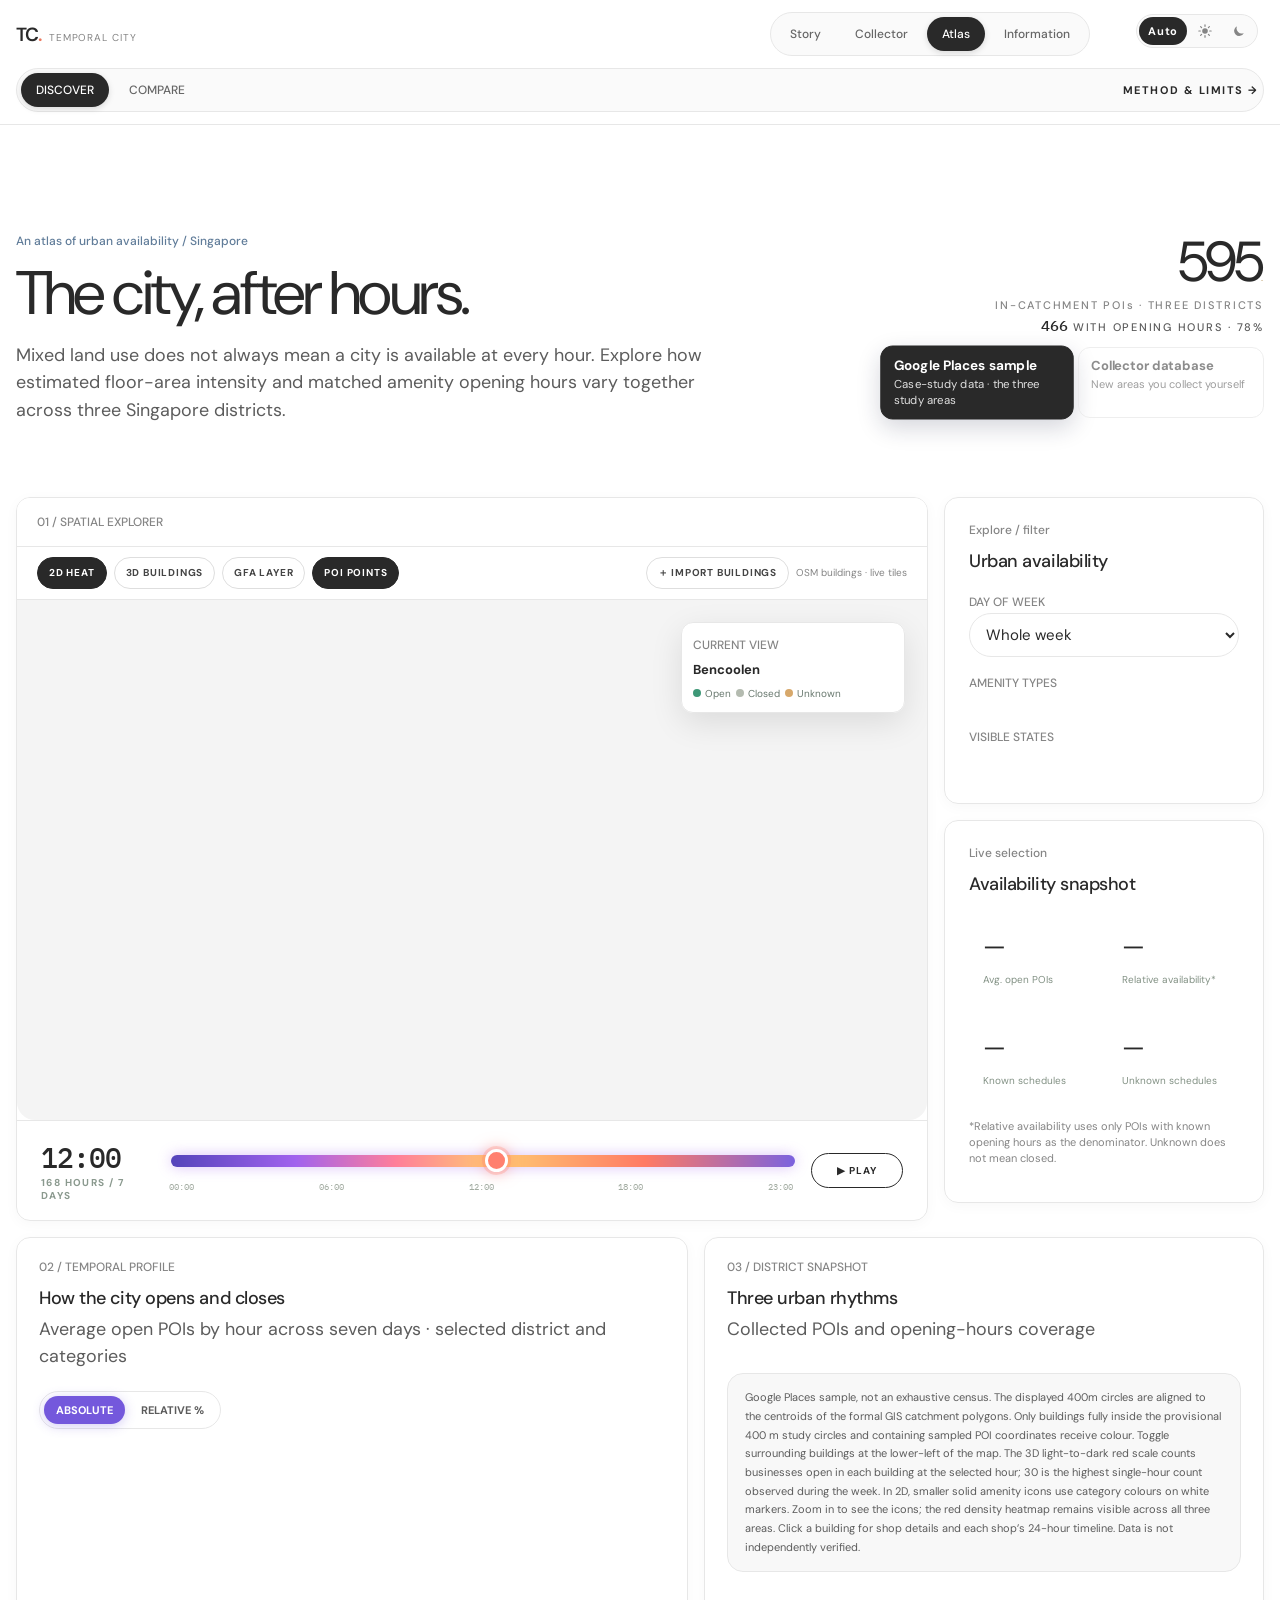
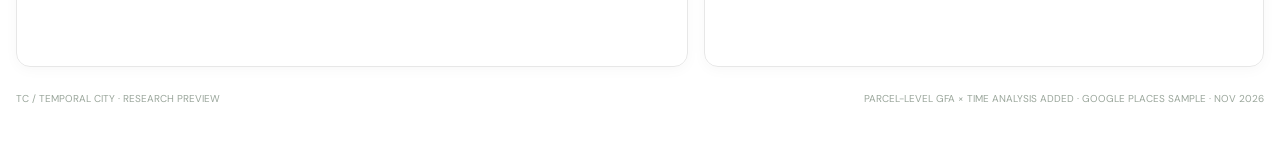
